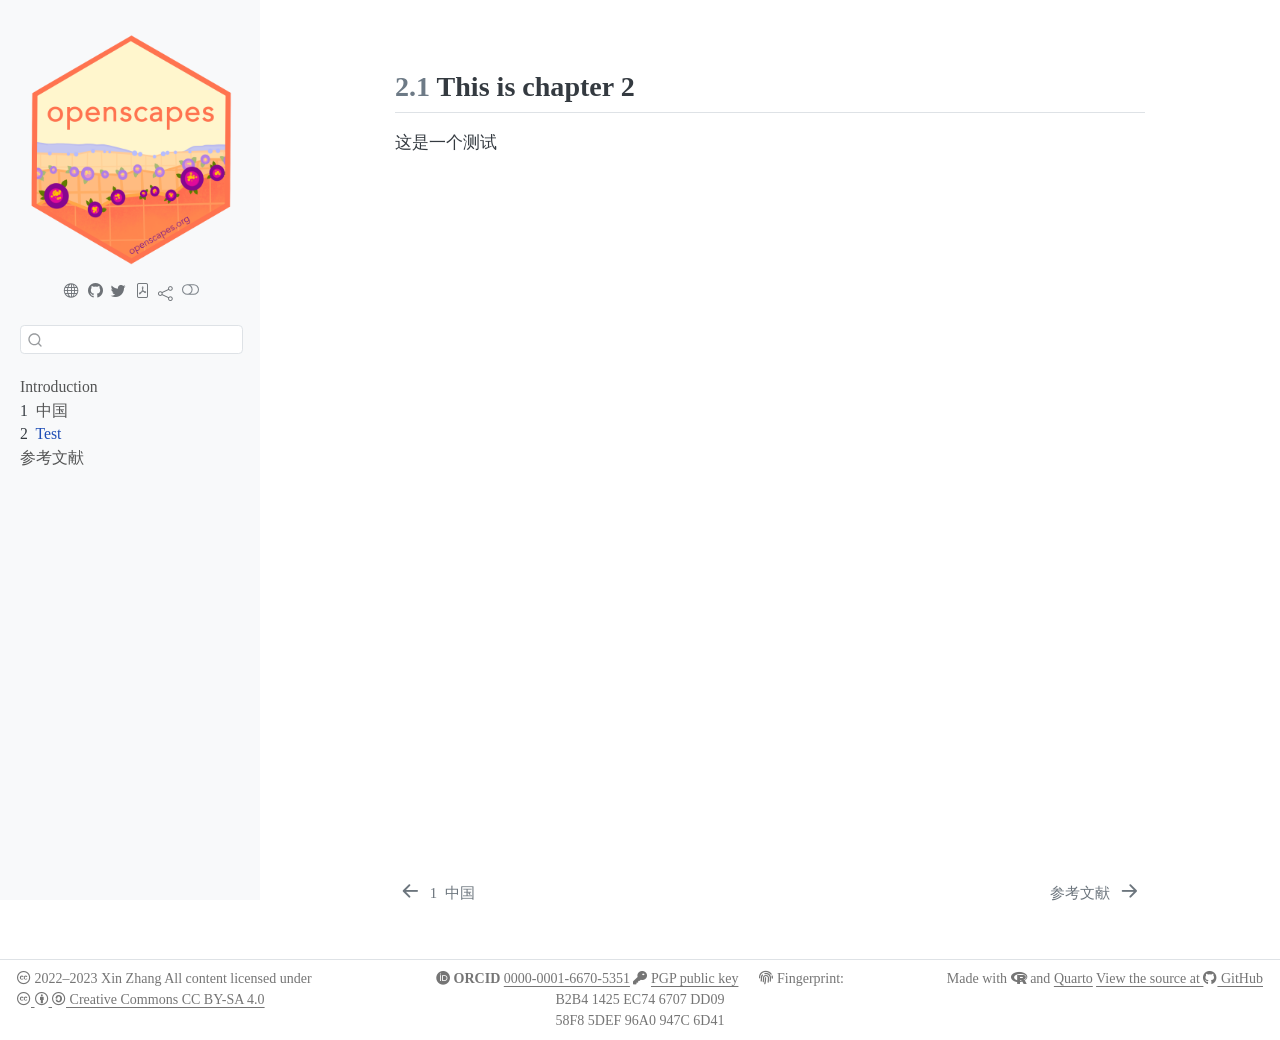
==== _book/chap2.html @ ca1493a8 "add book directory" ====
<!DOCTYPE html>
<html xmlns="http://www.w3.org/1999/xhtml" lang="zh-Hans" xml:lang="zh-Hans"><head>

<meta charset="utf-8">
<meta name="generator" content="quarto-1.9.36">

<meta name="viewport" content="width=device-width, initial-scale=1.0, user-scalable=yes">


<title>2&nbsp; Test – 概率论讲义</title>
<style>

code{white-space: pre-wrap;}
span.smallcaps{font-variant: small-caps;}
div.columns{display: flex; gap: min(4vw, 1.5em);}
div.column{flex: auto; overflow-x: auto;}
div.hanging-indent{margin-left: 1.5em; text-indent: -1.5em;}
ul.task-list{list-style: none;}
ul.task-list li input[type="checkbox"] {
width: 0.8em;
margin: 0 0.8em 0.2em -1em;  vertical-align: middle;
}
</style>


<script>const headroomChanged = new CustomEvent("quarto-hrChanged", {
  detail: {},
  bubbles: true,
  cancelable: false,
  composed: false,
});

const announceDismiss = () => {
  const annEl = window.document.getElementById("quarto-announcement");
  if (annEl) {
    annEl.remove();

    const annId = annEl.getAttribute("data-announcement-id");
    window.localStorage.setItem(`quarto-announce-${annId}`, "true");
  }
};

const announceRegister = () => {
  const annEl = window.document.getElementById("quarto-announcement");
  if (annEl) {
    const annId = annEl.getAttribute("data-announcement-id");
    const isDismissed =
      window.localStorage.getItem(`quarto-announce-${annId}`) || false;
    if (isDismissed) {
      announceDismiss();
      return;
    } else {
      annEl.classList.remove("hidden");
    }

    const actionEl = annEl.querySelector(".quarto-announcement-action");
    if (actionEl) {
      actionEl.addEventListener("click", function (e) {
        e.preventDefault();
        // Hide the bar immediately
        announceDismiss();
      });
    }
  }
};

window.document.addEventListener("DOMContentLoaded", function () {
  let init = false;

  announceRegister();

  // Manage the back to top button, if one is present.
  let lastScrollTop = window.pageYOffset || document.documentElement.scrollTop;
  const scrollDownBuffer = 5;
  const scrollUpBuffer = 35;
  const btn = document.getElementById("quarto-back-to-top");
  const hideBackToTop = () => {
    btn.style.display = "none";
  };
  const showBackToTop = () => {
    btn.style.display = "inline-block";
  };
  if (btn) {
    window.document.addEventListener(
      "scroll",
      function () {
        const currentScrollTop =
          window.pageYOffset || document.documentElement.scrollTop;

        // Shows and hides the button 'intelligently' as the user scrolls
        if (currentScrollTop - scrollDownBuffer > lastScrollTop) {
          hideBackToTop();
          lastScrollTop = currentScrollTop <= 0 ? 0 : currentScrollTop;
        } else if (currentScrollTop < lastScrollTop - scrollUpBuffer) {
          showBackToTop();
          lastScrollTop = currentScrollTop <= 0 ? 0 : currentScrollTop;
        }

        // Show the button at the bottom, hides it at the top
        if (currentScrollTop <= 0) {
          hideBackToTop();
        } else if (
          window.innerHeight + currentScrollTop >=
          document.body.offsetHeight
        ) {
          showBackToTop();
        }
      },
      false
    );
  }

  function throttle(func, wait) {
    var timeout;
    return function () {
      const context = this;
      const args = arguments;
      const later = function () {
        clearTimeout(timeout);
        timeout = null;
        func.apply(context, args);
      };

      if (!timeout) {
        timeout = setTimeout(later, wait);
      }
    };
  }

  function headerOffset() {
    // Set an offset if there is are fixed top navbar
    const headerEl = window.document.querySelector("header.fixed-top");
    if (headerEl) {
      return headerEl.clientHeight;
    } else {
      return 0;
    }
  }

  function footerOffset() {
    const footerEl = window.document.querySelector("footer.footer");
    if (footerEl) {
      return footerEl.clientHeight;
    } else {
      return 0;
    }
  }

  function dashboardOffset() {
    const dashboardNavEl = window.document.getElementById(
      "quarto-dashboard-header"
    );
    if (dashboardNavEl !== null) {
      return dashboardNavEl.clientHeight;
    } else {
      return 0;
    }
  }

  function updateDocumentOffsetWithoutAnimation() {
    updateDocumentOffset(false);
  }

  function updateDocumentOffset(animated) {
    // set body offset
    const topOffset = headerOffset();
    const bodyOffset = topOffset + footerOffset() + dashboardOffset();
    const bodyEl = window.document.body;
    bodyEl.setAttribute("data-bs-offset", topOffset);
    bodyEl.style.paddingTop = topOffset + "px";

    // deal with sidebar offsets
    const sidebars = window.document.querySelectorAll(
      ".sidebar, .headroom-target"
    );
    sidebars.forEach((sidebar) => {
      if (!animated) {
        sidebar.classList.add("notransition");
        // Remove the no transition class after the animation has time to complete
        setTimeout(function () {
          sidebar.classList.remove("notransition");
        }, 201);
      }

      if (window.Headroom && sidebar.classList.contains("sidebar-unpinned")) {
        sidebar.style.top = "0";
        sidebar.style.maxHeight = "100vh";
      } else {
        sidebar.style.top = topOffset + "px";
        sidebar.style.maxHeight = "calc(100vh - " + topOffset + "px)";
      }
    });

    // allow space for footer
    const mainContainer = window.document.querySelector(".quarto-container");
    if (mainContainer) {
      mainContainer.style.minHeight = "calc(100vh - " + bodyOffset + "px)";
    }

    // link offset
    let linkStyle = window.document.querySelector("#quarto-target-style");
    if (!linkStyle) {
      linkStyle = window.document.createElement("style");
      linkStyle.setAttribute("id", "quarto-target-style");
      window.document.head.appendChild(linkStyle);
    }
    while (linkStyle.firstChild) {
      linkStyle.removeChild(linkStyle.firstChild);
    }
    if (topOffset > 0) {
      linkStyle.appendChild(
        window.document.createTextNode(`
      section:target::before {
        content: "";
        display: block;
        height: ${topOffset}px;
        margin: -${topOffset}px 0 0;
      }`)
      );
    }
    if (init) {
      window.dispatchEvent(headroomChanged);
    }
    init = true;
  }

  // initialize headroom
  var header = window.document.querySelector("#quarto-header");
  if (header && window.Headroom) {
    const headroom = new window.Headroom(header, {
      tolerance: 5,
      onPin: function () {
        const sidebars = window.document.querySelectorAll(
          ".sidebar, .headroom-target"
        );
        sidebars.forEach((sidebar) => {
          sidebar.classList.remove("sidebar-unpinned");
        });
        updateDocumentOffset();
      },
      onUnpin: function () {
        const sidebars = window.document.querySelectorAll(
          ".sidebar, .headroom-target"
        );
        sidebars.forEach((sidebar) => {
          sidebar.classList.add("sidebar-unpinned");
        });
        updateDocumentOffset();
      },
    });
    headroom.init();

    let frozen = false;
    window.quartoToggleHeadroom = function () {
      if (frozen) {
        headroom.unfreeze();
        frozen = false;
      } else {
        headroom.freeze();
        frozen = true;
      }
    };
  }

  window.addEventListener(
    "hashchange",
    function (e) {
      if (
        getComputedStyle(document.documentElement).scrollBehavior !== "smooth"
      ) {
        window.scrollTo(0, window.pageYOffset - headerOffset());
      }
    },
    false
  );

  // Observe size changed for the header
  const headerEl = window.document.querySelector("header.fixed-top");
  if (headerEl && window.ResizeObserver) {
    const observer = new window.ResizeObserver(() => {
      setTimeout(updateDocumentOffsetWithoutAnimation, 0);
    });
    observer.observe(headerEl, {
      attributes: true,
      childList: true,
      characterData: true,
    });
  } else {
    window.addEventListener(
      "resize",
      throttle(updateDocumentOffsetWithoutAnimation, 50)
    );
  }
  setTimeout(updateDocumentOffsetWithoutAnimation, 250);

  // fixup index.html links if we aren't on the filesystem
  if (window.location.protocol !== "file:") {
    const links = window.document.querySelectorAll("a");
    for (let i = 0; i < links.length; i++) {
      if (links[i].href) {
        links[i].dataset.originalHref = links[i].href;
        links[i].href = links[i].href.replace(/\/index\.html/, "/");
      }
    }

    // Fixup any sharing links that require urls
    // Append url to any sharing urls
    const sharingLinks = window.document.querySelectorAll(
      "a.sidebar-tools-main-item, a.quarto-navigation-tool, a.quarto-navbar-tools, a.quarto-navbar-tools-item"
    );
    for (let i = 0; i < sharingLinks.length; i++) {
      const sharingLink = sharingLinks[i];
      const href = sharingLink.getAttribute("href");
      if (href) {
        sharingLink.setAttribute(
          "href",
          href.replace("|url|", window.location.href)
        );
      }
    }

    // Scroll the active navigation item into view, if necessary
    const navSidebar = window.document.querySelector("nav#quarto-sidebar");
    if (navSidebar) {
      // Find the active item
      const activeItem = navSidebar.querySelector("li.sidebar-item a.active");
      if (activeItem) {
        // Wait for the scroll height and height to resolve by observing size changes on the
        // nav element that is scrollable
        const resizeObserver = new ResizeObserver((_entries) => {
          // The bottom of the element
          const elBottom = activeItem.offsetTop;
          const viewBottom = navSidebar.scrollTop + navSidebar.clientHeight;

          // The element height and scroll height are the same, then we are still loading
          if (viewBottom !== navSidebar.scrollHeight) {
            // Determine if the item isn't visible and scroll to it
            if (elBottom >= viewBottom) {
              navSidebar.scrollTop = elBottom;
            }

            // stop observing now since we've completed the scroll
            resizeObserver.unobserve(navSidebar);
          }
        });
        resizeObserver.observe(navSidebar);
      }
    }
  }
});
</script>
<script>/*!
 * clipboard.js v2.0.11
 * https://clipboardjs.com/
 *
 * Licensed MIT © Zeno Rocha
 */
!function(t,e){"object"==typeof exports&&"object"==typeof module?module.exports=e():"function"==typeof define&&define.amd?define([],e):"object"==typeof exports?exports.ClipboardJS=e():t.ClipboardJS=e()}(this,function(){return n={686:function(t,e,n){"use strict";n.d(e,{default:function(){return b}});var e=n(279),i=n.n(e),e=n(370),u=n.n(e),e=n(817),r=n.n(e);function c(t){try{return document.execCommand(t)}catch(t){return}}var a=function(t){t=r()(t);return c("cut"),t};function o(t,e){var n,o,t=(n=t,o="rtl"===document.documentElement.getAttribute("dir"),(t=document.createElement("textarea")).style.fontSize="12pt",t.style.border="0",t.style.padding="0",t.style.margin="0",t.style.position="absolute",t.style[o?"right":"left"]="-9999px",o=window.pageYOffset||document.documentElement.scrollTop,t.style.top="".concat(o,"px"),t.setAttribute("readonly",""),t.value=n,t);return e.container.appendChild(t),e=r()(t),c("copy"),t.remove(),e}var f=function(t){var e=1<arguments.length&&void 0!==arguments[1]?arguments[1]:{container:document.body},n="";return"string"==typeof t?n=o(t,e):t instanceof HTMLInputElement&&!["text","search","url","tel","password"].includes(null==t?void 0:t.type)?n=o(t.value,e):(n=r()(t),c("copy")),n};function l(t){return(l="function"==typeof Symbol&&"symbol"==typeof Symbol.iterator?function(t){return typeof t}:function(t){return t&&"function"==typeof Symbol&&t.constructor===Symbol&&t!==Symbol.prototype?"symbol":typeof t})(t)}var s=function(){var t=0<arguments.length&&void 0!==arguments[0]?arguments[0]:{},e=t.action,n=void 0===e?"copy":e,o=t.container,e=t.target,t=t.text;if("copy"!==n&&"cut"!==n)throw new Error('Invalid "action" value, use either "copy" or "cut"');if(void 0!==e){if(!e||"object"!==l(e)||1!==e.nodeType)throw new Error('Invalid "target" value, use a valid Element');if("copy"===n&&e.hasAttribute("disabled"))throw new Error('Invalid "target" attribute. Please use "readonly" instead of "disabled" attribute');if("cut"===n&&(e.hasAttribute("readonly")||e.hasAttribute("disabled")))throw new Error('Invalid "target" attribute. You can\'t cut text from elements with "readonly" or "disabled" attributes')}return t?f(t,{container:o}):e?"cut"===n?a(e):f(e,{container:o}):void 0};function p(t){return(p="function"==typeof Symbol&&"symbol"==typeof Symbol.iterator?function(t){return typeof t}:function(t){return t&&"function"==typeof Symbol&&t.constructor===Symbol&&t!==Symbol.prototype?"symbol":typeof t})(t)}function d(t,e){for(var n=0;n<e.length;n++){var o=e[n];o.enumerable=o.enumerable||!1,o.configurable=!0,"value"in o&&(o.writable=!0),Object.defineProperty(t,o.key,o)}}function y(t,e){return(y=Object.setPrototypeOf||function(t,e){return t.__proto__=e,t})(t,e)}function h(n){var o=function(){if("undefined"==typeof Reflect||!Reflect.construct)return!1;if(Reflect.construct.sham)return!1;if("function"==typeof Proxy)return!0;try{return Date.prototype.toString.call(Reflect.construct(Date,[],function(){})),!0}catch(t){return!1}}();return function(){var t,e=v(n);return t=o?(t=v(this).constructor,Reflect.construct(e,arguments,t)):e.apply(this,arguments),e=this,!(t=t)||"object"!==p(t)&&"function"!=typeof t?function(t){if(void 0!==t)return t;throw new ReferenceError("this hasn't been initialised - super() hasn't been called")}(e):t}}function v(t){return(v=Object.setPrototypeOf?Object.getPrototypeOf:function(t){return t.__proto__||Object.getPrototypeOf(t)})(t)}function m(t,e){t="data-clipboard-".concat(t);if(e.hasAttribute(t))return e.getAttribute(t)}var b=function(){!function(t,e){if("function"!=typeof e&&null!==e)throw new TypeError("Super expression must either be null or a function");t.prototype=Object.create(e&&e.prototype,{constructor:{value:t,writable:!0,configurable:!0}}),e&&y(t,e)}(r,i());var t,e,n,o=h(r);function r(t,e){var n;return function(t){if(!(t instanceof r))throw new TypeError("Cannot call a class as a function")}(this),(n=o.call(this)).resolveOptions(e),n.listenClick(t),n}return t=r,n=[{key:"copy",value:function(t){var e=1<arguments.length&&void 0!==arguments[1]?arguments[1]:{container:document.body};return f(t,e)}},{key:"cut",value:function(t){return a(t)}},{key:"isSupported",value:function(){var t=0<arguments.length&&void 0!==arguments[0]?arguments[0]:["copy","cut"],t="string"==typeof t?[t]:t,e=!!document.queryCommandSupported;return t.forEach(function(t){e=e&&!!document.queryCommandSupported(t)}),e}}],(e=[{key:"resolveOptions",value:function(){var t=0<arguments.length&&void 0!==arguments[0]?arguments[0]:{};this.action="function"==typeof t.action?t.action:this.defaultAction,this.target="function"==typeof t.target?t.target:this.defaultTarget,this.text="function"==typeof t.text?t.text:this.defaultText,this.container="object"===p(t.container)?t.container:document.body}},{key:"listenClick",value:function(t){var e=this;this.listener=u()(t,"click",function(t){return e.onClick(t)})}},{key:"onClick",value:function(t){var e=t.delegateTarget||t.currentTarget,n=this.action(e)||"copy",t=s({action:n,container:this.container,target:this.target(e),text:this.text(e)});this.emit(t?"success":"error",{action:n,text:t,trigger:e,clearSelection:function(){e&&e.focus(),window.getSelection().removeAllRanges()}})}},{key:"defaultAction",value:function(t){return m("action",t)}},{key:"defaultTarget",value:function(t){t=m("target",t);if(t)return document.querySelector(t)}},{key:"defaultText",value:function(t){return m("text",t)}},{key:"destroy",value:function(){this.listener.destroy()}}])&&d(t.prototype,e),n&&d(t,n),r}()},828:function(t){var e;"undefined"==typeof Element||Element.prototype.matches||((e=Element.prototype).matches=e.matchesSelector||e.mozMatchesSelector||e.msMatchesSelector||e.oMatchesSelector||e.webkitMatchesSelector),t.exports=function(t,e){for(;t&&9!==t.nodeType;){if("function"==typeof t.matches&&t.matches(e))return t;t=t.parentNode}}},438:function(t,e,n){var u=n(828);function i(t,e,n,o,r){var i=function(e,n,t,o){return function(t){t.delegateTarget=u(t.target,n),t.delegateTarget&&o.call(e,t)}}.apply(this,arguments);return t.addEventListener(n,i,r),{destroy:function(){t.removeEventListener(n,i,r)}}}t.exports=function(t,e,n,o,r){return"function"==typeof t.addEventListener?i.apply(null,arguments):"function"==typeof n?i.bind(null,document).apply(null,arguments):("string"==typeof t&&(t=document.querySelectorAll(t)),Array.prototype.map.call(t,function(t){return i(t,e,n,o,r)}))}},879:function(t,n){n.node=function(t){return void 0!==t&&t instanceof HTMLElement&&1===t.nodeType},n.nodeList=function(t){var e=Object.prototype.toString.call(t);return void 0!==t&&("[object NodeList]"===e||"[object HTMLCollection]"===e)&&"length"in t&&(0===t.length||n.node(t[0]))},n.string=function(t){return"string"==typeof t||t instanceof String},n.fn=function(t){return"[object Function]"===Object.prototype.toString.call(t)}},370:function(t,e,n){var f=n(879),l=n(438);t.exports=function(t,e,n){if(!t&&!e&&!n)throw new Error("Missing required arguments");if(!f.string(e))throw new TypeError("Second argument must be a String");if(!f.fn(n))throw new TypeError("Third argument must be a Function");if(f.node(t))return c=e,a=n,(u=t).addEventListener(c,a),{destroy:function(){u.removeEventListener(c,a)}};if(f.nodeList(t))return o=t,r=e,i=n,Array.prototype.forEach.call(o,function(t){t.addEventListener(r,i)}),{destroy:function(){Array.prototype.forEach.call(o,function(t){t.removeEventListener(r,i)})}};if(f.string(t))return t=t,e=e,n=n,l(document.body,t,e,n);throw new TypeError("First argument must be a String, HTMLElement, HTMLCollection, or NodeList");var o,r,i,u,c,a}},817:function(t){t.exports=function(t){var e,n="SELECT"===t.nodeName?(t.focus(),t.value):"INPUT"===t.nodeName||"TEXTAREA"===t.nodeName?((e=t.hasAttribute("readonly"))||t.setAttribute("readonly",""),t.select(),t.setSelectionRange(0,t.value.length),e||t.removeAttribute("readonly"),t.value):(t.hasAttribute("contenteditable")&&t.focus(),n=window.getSelection(),(e=document.createRange()).selectNodeContents(t),n.removeAllRanges(),n.addRange(e),n.toString());return n}},279:function(t){function e(){}e.prototype={on:function(t,e,n){var o=this.e||(this.e={});return(o[t]||(o[t]=[])).push({fn:e,ctx:n}),this},once:function(t,e,n){var o=this;function r(){o.off(t,r),e.apply(n,arguments)}return r._=e,this.on(t,r,n)},emit:function(t){for(var e=[].slice.call(arguments,1),n=((this.e||(this.e={}))[t]||[]).slice(),o=0,r=n.length;o<r;o++)n[o].fn.apply(n[o].ctx,e);return this},off:function(t,e){var n=this.e||(this.e={}),o=n[t],r=[];if(o&&e)for(var i=0,u=o.length;i<u;i++)o[i].fn!==e&&o[i].fn._!==e&&r.push(o[i]);return r.length?n[t]=r:delete n[t],this}},t.exports=e,t.exports.TinyEmitter=e}},r={},o.n=function(t){var e=t&&t.__esModule?function(){return t.default}:function(){return t};return o.d(e,{a:e}),e},o.d=function(t,e){for(var n in e)o.o(e,n)&&!o.o(t,n)&&Object.defineProperty(t,n,{enumerable:!0,get:e[n]})},o.o=function(t,e){return Object.prototype.hasOwnProperty.call(t,e)},o(686).default;function o(t){if(r[t])return r[t].exports;var e=r[t]={exports:{}};return n[t](e,e.exports,o),e.exports}var n,r});</script>
<script>/*! @algolia/autocomplete-js 1.19.1 | MIT License | © Algolia, Inc. and contributors | https://github.com/algolia/autocomplete */
!function(e,t){"object"==typeof exports&&"undefined"!=typeof module?t(exports):"function"==typeof define&&define.amd?define(["exports"],t):t((e="undefined"!=typeof globalThis?globalThis:e||self)["@algolia/autocomplete-js"]={})}(this,(function(e){"use strict";function t(e,t){var n=Object.keys(e);if(Object.getOwnPropertySymbols){var r=Object.getOwnPropertySymbols(e);t&&(r=r.filter((function(t){return Object.getOwnPropertyDescriptor(e,t).enumerable}))),n.push.apply(n,r)}return n}function n(e){for(var n=1;n<arguments.length;n++){var r=null!=arguments[n]?arguments[n]:{};n%2?t(Object(r),!0).forEach((function(t){o(e,t,r[t])})):Object.getOwnPropertyDescriptors?Object.defineProperties(e,Object.getOwnPropertyDescriptors(r)):t(Object(r)).forEach((function(t){Object.defineProperty(e,t,Object.getOwnPropertyDescriptor(r,t))}))}return e}function r(e){return r="function"==typeof Symbol&&"symbol"==typeof Symbol.iterator?function(e){return typeof e}:function(e){return e&&"function"==typeof Symbol&&e.constructor===Symbol&&e!==Symbol.prototype?"symbol":typeof e},r(e)}function o(e,t,n){return(t=function(e){var t=function(e,t){if("object"!=typeof e||null===e)return e;var n=e[Symbol.toPrimitive];if(void 0!==n){var r=n.call(e,t||"default");if("object"!=typeof r)return r;throw new TypeError("@@toPrimitive must return a primitive value.")}return("string"===t?String:Number)(e)}(e,"string");return"symbol"==typeof t?t:String(t)}(t))in e?Object.defineProperty(e,t,{value:n,enumerable:!0,configurable:!0,writable:!0}):e[t]=n,e}function i(){return i=Object.assign?Object.assign.bind():function(e){for(var t=1;t<arguments.length;t++){var n=arguments[t];for(var r in n)Object.prototype.hasOwnProperty.call(n,r)&&(e[r]=n[r])}return e},i.apply(this,arguments)}function u(e,t){if(null==e)return{};var n,r,o=function(e,t){if(null==e)return{};var n,r,o={},i=Object.keys(e);for(r=0;r<i.length;r++)n=i[r],t.indexOf(n)>=0||(o[n]=e[n]);return o}(e,t);if(Object.getOwnPropertySymbols){var i=Object.getOwnPropertySymbols(e);for(r=0;r<i.length;r++)n=i[r],t.indexOf(n)>=0||Object.prototype.propertyIsEnumerable.call(e,n)&&(o[n]=e[n])}return o}function a(e,t){return function(e){if(Array.isArray(e))return e}(e)||function(e,t){var n=null==e?null:"undefined"!=typeof Symbol&&e[Symbol.iterator]||e["@@iterator"];if(null!=n){var r,o,i,u,a=[],l=!0,c=!1;try{if(i=(n=n.call(e)).next,0===t){if(Object(n)!==n)return;l=!1}else for(;!(l=(r=i.call(n)).done)&&(a.push(r.value),a.length!==t);l=!0);}catch(e){c=!0,o=e}finally{try{if(!l&&null!=n.return&&(u=n.return(),Object(u)!==u))return}finally{if(c)throw o}}return a}}(e,t)||c(e,t)||function(){throw new TypeError("Invalid attempt to destructure non-iterable instance.\nIn order to be iterable, non-array objects must have a [Symbol.iterator]() method.")}()}function l(e){return function(e){if(Array.isArray(e))return s(e)}(e)||function(e){if("undefined"!=typeof Symbol&&null!=e[Symbol.iterator]||null!=e["@@iterator"])return Array.from(e)}(e)||c(e)||function(){throw new TypeError("Invalid attempt to spread non-iterable instance.\nIn order to be iterable, non-array objects must have a [Symbol.iterator]() method.")}()}function c(e,t){if(e){if("string"==typeof e)return s(e,t);var n=Object.prototype.toString.call(e).slice(8,-1);return"Object"===n&&e.constructor&&(n=e.constructor.name),"Map"===n||"Set"===n?Array.from(e):"Arguments"===n||/^(?:Ui|I)nt(?:8|16|32)(?:Clamped)?Array$/.test(n)?s(e,t):void 0}}function s(e,t){(null==t||t>e.length)&&(t=e.length);for(var n=0,r=new Array(t);n<t;n++)r[n]=e[n];return r}function f(e){return{current:e}}function p(e,t){var n=void 0;return function(){for(var r=arguments.length,o=new Array(r),i=0;i<r;i++)o[i]=arguments[i];n&&clearTimeout(n),n=setTimeout((function(){return e.apply(void 0,o)}),t)}}function m(e){return e.reduce((function(e,t){return e.concat(t)}),[])}var v=0;function d(){return"autocomplete-".concat(v++)}function y(e,t){return t.reduce((function(e,t){return e&&e[t]}),e)}function b(e){return 0===e.collections.length?0:e.collections.reduce((function(e,t){return e+t.items.length}),0)}function g(e){return e!==Object(e)}function h(e,t){if(e===t)return!0;if(g(e)||g(t)||"function"==typeof e||"function"==typeof t)return e===t;if(Object.keys(e).length!==Object.keys(t).length)return!1;for(var n=0,r=Object.keys(e);n<r.length;n++){var o=r[n];if(!(o in t))return!1;if(!h(e[o],t[o]))return!1}return!0}var _=function(){};var O="1.19.1",S=[{segment:"autocomplete-core",version:O}];function j(e){var t=e.item,n=e.items,r=void 0===n?[]:n;return{index:t.__autocomplete_indexName,items:[t],positions:[1+r.findIndex((function(e){return e.objectID===t.objectID}))],queryID:t.__autocomplete_queryID,algoliaSource:["autocomplete"]}}function P(e,t){return function(e){if(Array.isArray(e))return e}(e)||function(e,t){var n=null==e?null:"undefined"!=typeof Symbol&&e[Symbol.iterator]||e["@@iterator"];if(null!=n){var r,o,i,u,a=[],l=!0,c=!1;try{if(i=(n=n.call(e)).next,0===t){if(Object(n)!==n)return;l=!1}else for(;!(l=(r=i.call(n)).done)&&(a.push(r.value),a.length!==t);l=!0);}catch(e){c=!0,o=e}finally{try{if(!l&&null!=n.return&&(u=n.return(),Object(u)!==u))return}finally{if(c)throw o}}return a}}(e,t)||function(e,t){if(!e)return;if("string"==typeof e)return w(e,t);var n=Object.prototype.toString.call(e).slice(8,-1);"Object"===n&&e.constructor&&(n=e.constructor.name);if("Map"===n||"Set"===n)return Array.from(e);if("Arguments"===n||/^(?:Ui|I)nt(?:8|16|32)(?:Clamped)?Array$/.test(n))return w(e,t)}(e,t)||function(){throw new TypeError("Invalid attempt to destructure non-iterable instance.\nIn order to be iterable, non-array objects must have a [Symbol.iterator]() method.")}()}function w(e,t){(null==t||t>e.length)&&(t=e.length);for(var n=0,r=new Array(t);n<t;n++)r[n]=e[n];return r}var I=["items"],A=["items"];function E(e){return E="function"==typeof Symbol&&"symbol"==typeof Symbol.iterator?function(e){return typeof e}:function(e){return e&&"function"==typeof Symbol&&e.constructor===Symbol&&e!==Symbol.prototype?"symbol":typeof e},E(e)}function D(e){return function(e){if(Array.isArray(e))return C(e)}(e)||function(e){if("undefined"!=typeof Symbol&&null!=e[Symbol.iterator]||null!=e["@@iterator"])return Array.from(e)}(e)||function(e,t){if(!e)return;if("string"==typeof e)return C(e,t);var n=Object.prototype.toString.call(e).slice(8,-1);"Object"===n&&e.constructor&&(n=e.constructor.name);if("Map"===n||"Set"===n)return Array.from(e);if("Arguments"===n||/^(?:Ui|I)nt(?:8|16|32)(?:Clamped)?Array$/.test(n))return C(e,t)}(e)||function(){throw new TypeError("Invalid attempt to spread non-iterable instance.\nIn order to be iterable, non-array objects must have a [Symbol.iterator]() method.")}()}function C(e,t){(null==t||t>e.length)&&(t=e.length);for(var n=0,r=new Array(t);n<t;n++)r[n]=e[n];return r}function k(e,t){if(null==e)return{};var n,r,o=function(e,t){if(null==e)return{};var n,r,o={},i=Object.keys(e);for(r=0;r<i.length;r++)n=i[r],t.indexOf(n)>=0||(o[n]=e[n]);return o}(e,t);if(Object.getOwnPropertySymbols){var i=Object.getOwnPropertySymbols(e);for(r=0;r<i.length;r++)n=i[r],t.indexOf(n)>=0||Object.prototype.propertyIsEnumerable.call(e,n)&&(o[n]=e[n])}return o}function x(e,t){var n=Object.keys(e);if(Object.getOwnPropertySymbols){var r=Object.getOwnPropertySymbols(e);t&&(r=r.filter((function(t){return Object.getOwnPropertyDescriptor(e,t).enumerable}))),n.push.apply(n,r)}return n}function N(e){for(var t=1;t<arguments.length;t++){var n=null!=arguments[t]?arguments[t]:{};t%2?x(Object(n),!0).forEach((function(t){T(e,t,n[t])})):Object.getOwnPropertyDescriptors?Object.defineProperties(e,Object.getOwnPropertyDescriptors(n)):x(Object(n)).forEach((function(t){Object.defineProperty(e,t,Object.getOwnPropertyDescriptor(n,t))}))}return e}function T(e,t,n){return(t=function(e){var t=function(e,t){if("object"!==E(e)||null===e)return e;var n=e[Symbol.toPrimitive];if(void 0!==n){var r=n.call(e,t||"default");if("object"!==E(r))return r;throw new TypeError("@@toPrimitive must return a primitive value.")}return("string"===t?String:Number)(e)}(e,"string");return"symbol"===E(t)?t:String(t)}(t))in e?Object.defineProperty(e,t,{value:n,enumerable:!0,configurable:!0,writable:!0}):e[t]=n,e}function q(e){for(var t=arguments.length>1&&void 0!==arguments[1]?arguments[1]:20,n=[],r=0;r<e.objectIDs.length;r+=t)n.push(N(N({},e),{},{objectIDs:e.objectIDs.slice(r,r+t)}));return n}function B(e){return e.map((function(e){var t=e.items,n=k(e,I);return N(N({},n),{},{objectIDs:(null==t?void 0:t.map((function(e){return e.objectID})))||n.objectIDs})}))}function R(e){var t,n,r,o=(t=P((e.version||"").split(".").map(Number),2),n=t[0],r=t[1],n>=3||2===n&&r>=4||1===n&&r>=10);function i(t,n,r){if(o&&void 0!==r){var i=r[0].__autocomplete_algoliaCredentials,u={"X-Algolia-Application-Id":i.appId,"X-Algolia-API-Key":i.apiKey};e.apply(void 0,[t].concat(D(n),[{headers:u}]))}else e.apply(void 0,[t].concat(D(n)))}return{init:function(t,n){e("init",{appId:t,apiKey:n})},setAuthenticatedUserToken:function(t){e("setAuthenticatedUserToken",t)},setUserToken:function(t){e("setUserToken",t)},clickedObjectIDsAfterSearch:function(){for(var e=arguments.length,t=new Array(e),n=0;n<e;n++)t[n]=arguments[n];t.length>0&&i("clickedObjectIDsAfterSearch",B(t),t[0].items)},clickedObjectIDs:function(){for(var e=arguments.length,t=new Array(e),n=0;n<e;n++)t[n]=arguments[n];t.length>0&&i("clickedObjectIDs",B(t),t[0].items)},clickedFilters:function(){for(var t=arguments.length,n=new Array(t),r=0;r<t;r++)n[r]=arguments[r];n.length>0&&e.apply(void 0,["clickedFilters"].concat(n))},convertedObjectIDsAfterSearch:function(){for(var e=arguments.length,t=new Array(e),n=0;n<e;n++)t[n]=arguments[n];t.length>0&&i("convertedObjectIDsAfterSearch",B(t),t[0].items)},convertedObjectIDs:function(){for(var e=arguments.length,t=new Array(e),n=0;n<e;n++)t[n]=arguments[n];t.length>0&&i("convertedObjectIDs",B(t),t[0].items)},convertedFilters:function(){for(var t=arguments.length,n=new Array(t),r=0;r<t;r++)n[r]=arguments[r];n.length>0&&e.apply(void 0,["convertedFilters"].concat(n))},viewedObjectIDs:function(){for(var e=arguments.length,t=new Array(e),n=0;n<e;n++)t[n]=arguments[n];t.length>0&&t.reduce((function(e,t){var n=t.items,r=k(t,A);return[].concat(D(e),D(q(N(N({},r),{},{objectIDs:(null==n?void 0:n.map((function(e){return e.objectID})))||r.objectIDs})).map((function(e){return{items:n,payload:e}}))))}),[]).forEach((function(e){var t=e.items;return i("viewedObjectIDs",[e.payload],t)}))},viewedFilters:function(){for(var t=arguments.length,n=new Array(t),r=0;r<t;r++)n[r]=arguments[r];n.length>0&&e.apply(void 0,["viewedFilters"].concat(n))}}}function L(e){var t=e.items.reduce((function(e,t){var n;return e[t.__autocomplete_indexName]=(null!==(n=e[t.__autocomplete_indexName])&&void 0!==n?n:[]).concat(t),e}),{});return Object.keys(t).map((function(e){return{index:e,items:t[e],algoliaSource:["autocomplete"]}}))}function F(e){return e.objectID&&e.__autocomplete_indexName&&e.__autocomplete_queryID}function U(e){return U="function"==typeof Symbol&&"symbol"==typeof Symbol.iterator?function(e){return typeof e}:function(e){return e&&"function"==typeof Symbol&&e.constructor===Symbol&&e!==Symbol.prototype?"symbol":typeof e},U(e)}function M(e){return function(e){if(Array.isArray(e))return H(e)}(e)||function(e){if("undefined"!=typeof Symbol&&null!=e[Symbol.iterator]||null!=e["@@iterator"])return Array.from(e)}(e)||function(e,t){if(!e)return;if("string"==typeof e)return H(e,t);var n=Object.prototype.toString.call(e).slice(8,-1);"Object"===n&&e.constructor&&(n=e.constructor.name);if("Map"===n||"Set"===n)return Array.from(e);if("Arguments"===n||/^(?:Ui|I)nt(?:8|16|32)(?:Clamped)?Array$/.test(n))return H(e,t)}(e)||function(){throw new TypeError("Invalid attempt to spread non-iterable instance.\nIn order to be iterable, non-array objects must have a [Symbol.iterator]() method.")}()}function H(e,t){(null==t||t>e.length)&&(t=e.length);for(var n=0,r=new Array(t);n<t;n++)r[n]=e[n];return r}function V(e,t){var n=Object.keys(e);if(Object.getOwnPropertySymbols){var r=Object.getOwnPropertySymbols(e);t&&(r=r.filter((function(t){return Object.getOwnPropertyDescriptor(e,t).enumerable}))),n.push.apply(n,r)}return n}function W(e){for(var t=1;t<arguments.length;t++){var n=null!=arguments[t]?arguments[t]:{};t%2?V(Object(n),!0).forEach((function(t){Q(e,t,n[t])})):Object.getOwnPropertyDescriptors?Object.defineProperties(e,Object.getOwnPropertyDescriptors(n)):V(Object(n)).forEach((function(t){Object.defineProperty(e,t,Object.getOwnPropertyDescriptor(n,t))}))}return e}function Q(e,t,n){return(t=function(e){var t=function(e,t){if("object"!==U(e)||null===e)return e;var n=e[Symbol.toPrimitive];if(void 0!==n){var r=n.call(e,t||"default");if("object"!==U(r))return r;throw new TypeError("@@toPrimitive must return a primitive value.")}return("string"===t?String:Number)(e)}(e,"string");return"symbol"===U(t)?t:String(t)}(t))in e?Object.defineProperty(e,t,{value:n,enumerable:!0,configurable:!0,writable:!0}):e[t]=n,e}var K="2.15.0",$="https://cdn.jsdelivr.net/npm/search-insights@".concat(K,"/dist/search-insights.min.js"),z=p((function(e){var t=e.onItemsChange,n=e.items,r=e.insights,o=e.state;t({insights:r,insightsEvents:L({items:n}).map((function(e){return W({eventName:"Items Viewed"},e)})),state:o})}),400);function G(e){var t=function(e){return W({onItemsChange:function(e){var t=e.insights,n=e.insightsEvents,r=e.state;t.viewedObjectIDs.apply(t,M(n.map((function(e){return W(W({},e),{},{algoliaSource:J(e.algoliaSource,r.context)})}))))},onSelect:function(e){var t=e.insights,n=e.insightsEvents,r=e.state;t.clickedObjectIDsAfterSearch.apply(t,M(n.map((function(e){return W(W({},e),{},{algoliaSource:J(e.algoliaSource,r.context)})}))))},onActive:_,__autocomplete_clickAnalytics:!0},e)}(e),n=t.insightsClient,r=t.insightsInitParams,o=t.onItemsChange,i=t.onSelect,u=t.onActive,a=t.__autocomplete_clickAnalytics,l=n;if(n||function(e){if("undefined"!=typeof window)e({window:window})}((function(e){var t=e.window,n=t.AlgoliaAnalyticsObject||"aa";"string"==typeof n&&(l=t[n]),l||(t.AlgoliaAnalyticsObject=n,t[n]||(t[n]=function(){t[n].queue||(t[n].queue=[]);for(var e=arguments.length,r=new Array(e),o=0;o<e;o++)r[o]=arguments[o];t[n].queue.push(r)}),t[n].version=K,l=t[n],function(e){var t="[Autocomplete]: Could not load search-insights.js. Please load it manually following https://alg.li/insights-autocomplete";try{var n=e.document.createElement("script");n.async=!0,n.src=$,n.onerror=function(){console.error(t)},document.body.appendChild(n)}catch(e){console.error(t)}}(t))})),!l)return{};r&&l("init",W({partial:!0},r));var c=R(l),s=f([]),m=p((function(e){var t=e.state;if(t.isOpen){var n=t.collections.reduce((function(e,t){return[].concat(M(e),M(t.items))}),[]).filter(F);h(s.current.map((function(e){return e.objectID})),n.map((function(e){return e.objectID})))||(s.current=n,n.length>0&&z({onItemsChange:o,items:n,insights:c,state:t}))}}),0);return{name:"aa.algoliaInsightsPlugin",subscribe:function(e){var t=e.setContext,n=e.onSelect,r=e.onActive;function o(e){t({algoliaInsightsPlugin:{__algoliaSearchParameters:W(W({},a?{clickAnalytics:!0}:{}),e?{userToken:X(e)}:{}),insights:c}})}l("addAlgoliaAgent","insights-plugin"),o(),l("onUserTokenChange",(function(e){o(e)})),l("getUserToken",null,(function(e,t){o(t)})),n((function(e){var t=e.item,n=e.state,r=e.event,o=e.source;F(t)&&i({state:n,event:r,insights:c,item:t,insightsEvents:[W({eventName:"Item Selected"},j({item:t,items:o.getItems().filter(F)}))]})})),r((function(e){var t=e.item,n=e.source,r=e.state,o=e.event;F(t)&&u({state:r,event:o,insights:c,item:t,insightsEvents:[W({eventName:"Item Active"},j({item:t,items:n.getItems().filter(F)}))]})}))},onStateChange:function(e){var t=e.state;m({state:t})},__autocomplete_pluginOptions:e}}function J(){var e,t=arguments.length>0&&void 0!==arguments[0]?arguments[0]:[],n=arguments.length>1?arguments[1]:void 0;return[].concat(M(t),["autocomplete-internal"],M(null!==(e=n.algoliaInsightsPlugin)&&void 0!==e&&e.__automaticInsights?["autocomplete-automatic"]:[]))}function X(e){return"number"==typeof e?e.toString():e}function Y(e,t){var n=t;return{then:function(t,r){return Y(e.then(ee(t,n,e),ee(r,n,e)),n)},catch:function(t){return Y(e.catch(ee(t,n,e)),n)},finally:function(t){return t&&n.onCancelList.push(t),Y(e.finally(ee(t&&function(){return n.onCancelList=[],t()},n,e)),n)},cancel:function(){n.isCanceled=!0;var e=n.onCancelList;n.onCancelList=[],e.forEach((function(e){e()}))},isCanceled:function(){return!0===n.isCanceled}}}function Z(e){return Y(e,{isCanceled:!1,onCancelList:[]})}function ee(e,t,n){return e?function(n){return t.isCanceled?n:e(n)}:n}var te,ne=!0;function re(e,t,n,r){if(!n)return null;if(e<0&&(null===t||null!==r&&0===t))return n+e;var o=(null===t?-1:t)+e;return o<=-1||o>=n?null===r?null:0:o}function oe(e,t){var n=Object.keys(e);if(Object.getOwnPropertySymbols){var r=Object.getOwnPropertySymbols(e);t&&(r=r.filter((function(t){return Object.getOwnPropertyDescriptor(e,t).enumerable}))),n.push.apply(n,r)}return n}function ie(e){for(var t=1;t<arguments.length;t++){var n=null!=arguments[t]?arguments[t]:{};t%2?oe(Object(n),!0).forEach((function(t){ue(e,t,n[t])})):Object.getOwnPropertyDescriptors?Object.defineProperties(e,Object.getOwnPropertyDescriptors(n)):oe(Object(n)).forEach((function(t){Object.defineProperty(e,t,Object.getOwnPropertyDescriptor(n,t))}))}return e}function ue(e,t,n){return(t=function(e){var t=function(e,t){if("object"!==ae(e)||null===e)return e;var n=e[Symbol.toPrimitive];if(void 0!==n){var r=n.call(e,t||"default");if("object"!==ae(r))return r;throw new TypeError("@@toPrimitive must return a primitive value.")}return("string"===t?String:Number)(e)}(e,"string");return"symbol"===ae(t)?t:String(t)}(t))in e?Object.defineProperty(e,t,{value:n,enumerable:!0,configurable:!0,writable:!0}):e[t]=n,e}function ae(e){return ae="function"==typeof Symbol&&"symbol"==typeof Symbol.iterator?function(e){return typeof e}:function(e){return e&&"function"==typeof Symbol&&e.constructor===Symbol&&e!==Symbol.prototype?"symbol":typeof e},ae(e)}function le(e,t){var n="undefined"!=typeof Symbol&&e[Symbol.iterator]||e["@@iterator"];if(!n){if(Array.isArray(e)||(n=function(e,t){if(!e)return;if("string"==typeof e)return ce(e,t);var n=Object.prototype.toString.call(e).slice(8,-1);"Object"===n&&e.constructor&&(n=e.constructor.name);if("Map"===n||"Set"===n)return Array.from(e);if("Arguments"===n||/^(?:Ui|I)nt(?:8|16|32)(?:Clamped)?Array$/.test(n))return ce(e,t)}(e))||t&&e&&"number"==typeof e.length){n&&(e=n);var r=0,o=function(){};return{s:o,n:function(){return r>=e.length?{done:!0}:{done:!1,value:e[r++]}},e:function(e){throw e},f:o}}throw new TypeError("Invalid attempt to iterate non-iterable instance.\nIn order to be iterable, non-array objects must have a [Symbol.iterator]() method.")}var i,u=!0,a=!1;return{s:function(){n=n.call(e)},n:function(){var e=n.next();return u=e.done,e},e:function(e){a=!0,i=e},f:function(){try{u||null==n.return||n.return()}finally{if(a)throw i}}}}function ce(e,t){(null==t||t>e.length)&&(t=e.length);for(var n=0,r=new Array(t);n<t;n++)r[n]=e[n];return r}var se=function(e,t){var n,r=!1,o=[],i=le(e);try{for(i.s();!(n=i.n()).done;){var u,a,l,c=null===(u=n.value.__autocomplete_pluginOptions)||void 0===u||null===(a=(l=u).awaitSubmit)||void 0===a?void 0:a.call(l);if("number"==typeof c)o.push(c);else if(!0===c){r=!0;break}}}catch(e){i.e(e)}finally{i.f()}return r?t.wait():o.length>0?t.wait(Math.max.apply(Math,o)):void 0};function fe(e){var t=function(e){var t=e.collections.map((function(e){return e.items.length})).reduce((function(e,t,n){var r=(e[n-1]||0)+t;return e.push(r),e}),[]).reduce((function(t,n){return n<=e.activeItemId?t+1:t}),0);return e.collections[t]}(e);if(!t)return null;var n=t.items[function(e){for(var t=e.state,n=e.collection,r=!1,o=0,i=0;!1===r;){var u=t.collections[o];if(u===n){r=!0;break}i+=u.items.length,o++}return t.activeItemId-i}({state:e,collection:t})],r=t.source;return{item:n,itemInputValue:r.getItemInputValue({item:n,state:e}),itemUrl:r.getItemUrl({item:n,state:e}),source:r}}function pe(e,t,n){return[e,null==n?void 0:n.sourceId,t].filter(Boolean).join("-").replace(/\s/g,"")}var me=/((gt|sm)-|galaxy nexus)|samsung[- ]|samsungbrowser/i;function ve(e){return e.nativeEvent||e}function de(e){return de="function"==typeof Symbol&&"symbol"==typeof Symbol.iterator?function(e){return typeof e}:function(e){return e&&"function"==typeof Symbol&&e.constructor===Symbol&&e!==Symbol.prototype?"symbol":typeof e},de(e)}function ye(e,t){var n=Object.keys(e);if(Object.getOwnPropertySymbols){var r=Object.getOwnPropertySymbols(e);t&&(r=r.filter((function(t){return Object.getOwnPropertyDescriptor(e,t).enumerable}))),n.push.apply(n,r)}return n}function be(e,t,n){return(t=function(e){var t=function(e,t){if("object"!==de(e)||null===e)return e;var n=e[Symbol.toPrimitive];if(void 0!==n){var r=n.call(e,t||"default");if("object"!==de(r))return r;throw new TypeError("@@toPrimitive must return a primitive value.")}return("string"===t?String:Number)(e)}(e,"string");return"symbol"===de(t)?t:String(t)}(t))in e?Object.defineProperty(e,t,{value:n,enumerable:!0,configurable:!0,writable:!0}):e[t]=n,e}function ge(e,t,n){var r,o=t.initialState;return{getState:function(){return o},dispatch:function(r,i){var u=function(e){for(var t=1;t<arguments.length;t++){var n=null!=arguments[t]?arguments[t]:{};t%2?ye(Object(n),!0).forEach((function(t){be(e,t,n[t])})):Object.getOwnPropertyDescriptors?Object.defineProperties(e,Object.getOwnPropertyDescriptors(n)):ye(Object(n)).forEach((function(t){Object.defineProperty(e,t,Object.getOwnPropertyDescriptor(n,t))}))}return e}({},o);o=e(o,{type:r,props:t,payload:i}),n({state:o,prevState:u})},pendingRequests:(r=[],{add:function(e){return r.push(e),e.finally((function(){r=r.filter((function(t){return t!==e}))}))},cancelAll:function(){r.forEach((function(e){return e.cancel()}))},isEmpty:function(){return 0===r.length},wait:function(e){return ne?(ne=!1,te=e?Promise.race([Promise.all(r),new Promise((function(t){return setTimeout(t,e)}))]):Promise.all(r),te.then((function(){ne=!0}))):te}})}}function he(e){return he="function"==typeof Symbol&&"symbol"==typeof Symbol.iterator?function(e){return typeof e}:function(e){return e&&"function"==typeof Symbol&&e.constructor===Symbol&&e!==Symbol.prototype?"symbol":typeof e},he(e)}function _e(e,t){var n=Object.keys(e);if(Object.getOwnPropertySymbols){var r=Object.getOwnPropertySymbols(e);t&&(r=r.filter((function(t){return Object.getOwnPropertyDescriptor(e,t).enumerable}))),n.push.apply(n,r)}return n}function Oe(e){for(var t=1;t<arguments.length;t++){var n=null!=arguments[t]?arguments[t]:{};t%2?_e(Object(n),!0).forEach((function(t){Se(e,t,n[t])})):Object.getOwnPropertyDescriptors?Object.defineProperties(e,Object.getOwnPropertyDescriptors(n)):_e(Object(n)).forEach((function(t){Object.defineProperty(e,t,Object.getOwnPropertyDescriptor(n,t))}))}return e}function Se(e,t,n){return(t=function(e){var t=function(e,t){if("object"!==he(e)||null===e)return e;var n=e[Symbol.toPrimitive];if(void 0!==n){var r=n.call(e,t||"default");if("object"!==he(r))return r;throw new TypeError("@@toPrimitive must return a primitive value.")}return("string"===t?String:Number)(e)}(e,"string");return"symbol"===he(t)?t:String(t)}(t))in e?Object.defineProperty(e,t,{value:n,enumerable:!0,configurable:!0,writable:!0}):e[t]=n,e}function je(e){return je="function"==typeof Symbol&&"symbol"==typeof Symbol.iterator?function(e){return typeof e}:function(e){return e&&"function"==typeof Symbol&&e.constructor===Symbol&&e!==Symbol.prototype?"symbol":typeof e},je(e)}function Pe(e){return function(e){if(Array.isArray(e))return we(e)}(e)||function(e){if("undefined"!=typeof Symbol&&null!=e[Symbol.iterator]||null!=e["@@iterator"])return Array.from(e)}(e)||function(e,t){if(!e)return;if("string"==typeof e)return we(e,t);var n=Object.prototype.toString.call(e).slice(8,-1);"Object"===n&&e.constructor&&(n=e.constructor.name);if("Map"===n||"Set"===n)return Array.from(e);if("Arguments"===n||/^(?:Ui|I)nt(?:8|16|32)(?:Clamped)?Array$/.test(n))return we(e,t)}(e)||function(){throw new TypeError("Invalid attempt to spread non-iterable instance.\nIn order to be iterable, non-array objects must have a [Symbol.iterator]() method.")}()}function we(e,t){(null==t||t>e.length)&&(t=e.length);for(var n=0,r=new Array(t);n<t;n++)r[n]=e[n];return r}function Ie(e,t){var n=Object.keys(e);if(Object.getOwnPropertySymbols){var r=Object.getOwnPropertySymbols(e);t&&(r=r.filter((function(t){return Object.getOwnPropertyDescriptor(e,t).enumerable}))),n.push.apply(n,r)}return n}function Ae(e){for(var t=1;t<arguments.length;t++){var n=null!=arguments[t]?arguments[t]:{};t%2?Ie(Object(n),!0).forEach((function(t){Ee(e,t,n[t])})):Object.getOwnPropertyDescriptors?Object.defineProperties(e,Object.getOwnPropertyDescriptors(n)):Ie(Object(n)).forEach((function(t){Object.defineProperty(e,t,Object.getOwnPropertyDescriptor(n,t))}))}return e}function Ee(e,t,n){return(t=function(e){var t=function(e,t){if("object"!==je(e)||null===e)return e;var n=e[Symbol.toPrimitive];if(void 0!==n){var r=n.call(e,t||"default");if("object"!==je(r))return r;throw new TypeError("@@toPrimitive must return a primitive value.")}return("string"===t?String:Number)(e)}(e,"string");return"symbol"===je(t)?t:String(t)}(t))in e?Object.defineProperty(e,t,{value:n,enumerable:!0,configurable:!0,writable:!0}):e[t]=n,e}function De(e,t){var n,r="undefined"!=typeof window?window:{},o=e.plugins||[];return Ae(Ae({debug:!1,openOnFocus:!1,enterKeyHint:void 0,ignoreCompositionEvents:!1,placeholder:"",autoFocus:!1,defaultActiveItemId:null,stallThreshold:300,insights:void 0,environment:r,shouldPanelOpen:function(e){return b(e.state)>0},reshape:function(e){return e.sources}},e),{},{id:null!==(n=e.id)&&void 0!==n?n:d(),plugins:o,initialState:Ae({activeItemId:null,query:"",completion:null,collections:[],isOpen:!1,status:"idle",context:{}},e.initialState),onStateChange:function(t){var n;null===(n=e.onStateChange)||void 0===n||n.call(e,t),o.forEach((function(e){var n;return null===(n=e.onStateChange)||void 0===n?void 0:n.call(e,t)}))},onSubmit:function(t){var n;null===(n=e.onSubmit)||void 0===n||n.call(e,t),o.forEach((function(e){var n;return null===(n=e.onSubmit)||void 0===n?void 0:n.call(e,t)}))},onReset:function(t){var n;null===(n=e.onReset)||void 0===n||n.call(e,t),o.forEach((function(e){var n;return null===(n=e.onReset)||void 0===n?void 0:n.call(e,t)}))},getSources:function(n){return Promise.all([].concat(Pe(o.map((function(e){return e.getSources}))),[e.getSources]).filter(Boolean).map((function(e){return function(e,t){var n=[];return Promise.resolve(e(t)).then((function(e){return Promise.all(e.filter((function(e){return Boolean(e)})).map((function(e){if(e.sourceId,n.includes(e.sourceId))throw new Error("[Autocomplete] The `sourceId` ".concat(JSON.stringify(e.sourceId)," is not unique."));n.push(e.sourceId);var t={getItemInputValue:function(e){return e.state.query},getItemUrl:function(){},onSelect:function(e){(0,e.setIsOpen)(!1)},onActive:_,onResolve:_};Object.keys(t).forEach((function(e){t[e].__default=!0}));var r=ie(ie({},t),e);return Promise.resolve(r)})))}))}(e,n)}))).then((function(e){return m(e)})).then((function(e){return e.map((function(e){return Ae(Ae({},e),{},{onSelect:function(n){e.onSelect(n),t.forEach((function(e){var t;return null===(t=e.onSelect)||void 0===t?void 0:t.call(e,n)}))},onActive:function(n){e.onActive(n),t.forEach((function(e){var t;return null===(t=e.onActive)||void 0===t?void 0:t.call(e,n)}))},onResolve:function(n){e.onResolve(n),t.forEach((function(e){var t;return null===(t=e.onResolve)||void 0===t?void 0:t.call(e,n)}))}})}))}))},navigator:Ae({navigate:function(e){var t=e.itemUrl;r.location.assign(t)},navigateNewTab:function(e){var t=e.itemUrl,n=r.open(t,"_blank","noopener");null==n||n.focus()},navigateNewWindow:function(e){var t=e.itemUrl;r.open(t,"_blank","noopener")}},e.navigator)})}function Ce(e){return Ce="function"==typeof Symbol&&"symbol"==typeof Symbol.iterator?function(e){return typeof e}:function(e){return e&&"function"==typeof Symbol&&e.constructor===Symbol&&e!==Symbol.prototype?"symbol":typeof e},Ce(e)}function ke(e,t){var n=Object.keys(e);if(Object.getOwnPropertySymbols){var r=Object.getOwnPropertySymbols(e);t&&(r=r.filter((function(t){return Object.getOwnPropertyDescriptor(e,t).enumerable}))),n.push.apply(n,r)}return n}function xe(e){for(var t=1;t<arguments.length;t++){var n=null!=arguments[t]?arguments[t]:{};t%2?ke(Object(n),!0).forEach((function(t){Ne(e,t,n[t])})):Object.getOwnPropertyDescriptors?Object.defineProperties(e,Object.getOwnPropertyDescriptors(n)):ke(Object(n)).forEach((function(t){Object.defineProperty(e,t,Object.getOwnPropertyDescriptor(n,t))}))}return e}function Ne(e,t,n){return(t=function(e){var t=function(e,t){if("object"!==Ce(e)||null===e)return e;var n=e[Symbol.toPrimitive];if(void 0!==n){var r=n.call(e,t||"default");if("object"!==Ce(r))return r;throw new TypeError("@@toPrimitive must return a primitive value.")}return("string"===t?String:Number)(e)}(e,"string");return"symbol"===Ce(t)?t:String(t)}(t))in e?Object.defineProperty(e,t,{value:n,enumerable:!0,configurable:!0,writable:!0}):e[t]=n,e}function Te(e){return Te="function"==typeof Symbol&&"symbol"==typeof Symbol.iterator?function(e){return typeof e}:function(e){return e&&"function"==typeof Symbol&&e.constructor===Symbol&&e!==Symbol.prototype?"symbol":typeof e},Te(e)}function qe(e,t){var n=Object.keys(e);if(Object.getOwnPropertySymbols){var r=Object.getOwnPropertySymbols(e);t&&(r=r.filter((function(t){return Object.getOwnPropertyDescriptor(e,t).enumerable}))),n.push.apply(n,r)}return n}function Be(e){for(var t=1;t<arguments.length;t++){var n=null!=arguments[t]?arguments[t]:{};t%2?qe(Object(n),!0).forEach((function(t){Re(e,t,n[t])})):Object.getOwnPropertyDescriptors?Object.defineProperties(e,Object.getOwnPropertyDescriptors(n)):qe(Object(n)).forEach((function(t){Object.defineProperty(e,t,Object.getOwnPropertyDescriptor(n,t))}))}return e}function Re(e,t,n){return(t=function(e){var t=function(e,t){if("object"!==Te(e)||null===e)return e;var n=e[Symbol.toPrimitive];if(void 0!==n){var r=n.call(e,t||"default");if("object"!==Te(r))return r;throw new TypeError("@@toPrimitive must return a primitive value.")}return("string"===t?String:Number)(e)}(e,"string");return"symbol"===Te(t)?t:String(t)}(t))in e?Object.defineProperty(e,t,{value:n,enumerable:!0,configurable:!0,writable:!0}):e[t]=n,e}function Le(e){return function(e){if(Array.isArray(e))return Fe(e)}(e)||function(e){if("undefined"!=typeof Symbol&&null!=e[Symbol.iterator]||null!=e["@@iterator"])return Array.from(e)}(e)||function(e,t){if(!e)return;if("string"==typeof e)return Fe(e,t);var n=Object.prototype.toString.call(e).slice(8,-1);"Object"===n&&e.constructor&&(n=e.constructor.name);if("Map"===n||"Set"===n)return Array.from(e);if("Arguments"===n||/^(?:Ui|I)nt(?:8|16|32)(?:Clamped)?Array$/.test(n))return Fe(e,t)}(e)||function(){throw new TypeError("Invalid attempt to spread non-iterable instance.\nIn order to be iterable, non-array objects must have a [Symbol.iterator]() method.")}()}function Fe(e,t){(null==t||t>e.length)&&(t=e.length);for(var n=0,r=new Array(t);n<t;n++)r[n]=e[n];return r}function Ue(e){return Boolean(e.execute)}function Me(e,t,n){if(o=e,Boolean(null==o?void 0:o.execute)){var r="algolia"===e.requesterId?Object.assign.apply(Object,[{}].concat(Le(Object.keys(n.context).map((function(e){var t;return null===(t=n.context[e])||void 0===t?void 0:t.__algoliaSearchParameters}))))):{};return Be(Be({},e),{},{requests:e.queries.map((function(n){return{query:"algolia"===e.requesterId?Be(Be({},n),{},{params:Be(Be({},r),n.params)}):n,sourceId:t,transformResponse:e.transformResponse}}))})}var o;return{items:e,sourceId:t}}function He(e){var t=e.reduce((function(e,t){if(!Ue(t))return e.push(t),e;var n=t.searchClient,r=t.execute,o=t.requesterId,i=t.requests,u=e.find((function(e){return Ue(t)&&Ue(e)&&e.searchClient===n&&Boolean(o)&&e.requesterId===o}));if(u){var a;(a=u.items).push.apply(a,Le(i))}else{var l={execute:r,requesterId:o,items:i,searchClient:n};e.push(l)}return e}),[]).map((function(e){if(!Ue(e))return Promise.resolve(e);var t=e,n=t.execute,r=t.items;return n({searchClient:t.searchClient,requests:r})}));return Promise.all(t).then((function(e){return m(e)}))}function Ve(e,t,n){return t.map((function(t){var r,o=e.filter((function(e){return e.sourceId===t.sourceId})),i=o.map((function(e){return e.items})),u=o[0].transformResponse,a=u?u({results:r=i,hits:r.map((function(e){return e.hits})).filter(Boolean),facetHits:r.map((function(e){var t;return null===(t=e.facetHits)||void 0===t?void 0:t.map((function(e){return{label:e.value,count:e.count,_highlightResult:{label:{value:e.highlighted}}}}))})).filter(Boolean)}):i;return t.onResolve({source:t,results:i,items:a,state:n.getState()}),a.every(Boolean),'The `getItems` function from source "'.concat(t.sourceId,'" must return an array of items but returned ').concat(JSON.stringify(void 0),".\n\nDid you forget to return items?\n\nSee: https://www.algolia.com/doc/ui-libraries/autocomplete/core-concepts/sources/#param-getitems"),{source:t,items:a}}))}function We(e){return We="function"==typeof Symbol&&"symbol"==typeof Symbol.iterator?function(e){return typeof e}:function(e){return e&&"function"==typeof Symbol&&e.constructor===Symbol&&e!==Symbol.prototype?"symbol":typeof e},We(e)}var Qe=["event","nextState","props","query","refresh","store"];function Ke(e,t){var n=Object.keys(e);if(Object.getOwnPropertySymbols){var r=Object.getOwnPropertySymbols(e);t&&(r=r.filter((function(t){return Object.getOwnPropertyDescriptor(e,t).enumerable}))),n.push.apply(n,r)}return n}function $e(e){for(var t=1;t<arguments.length;t++){var n=null!=arguments[t]?arguments[t]:{};t%2?Ke(Object(n),!0).forEach((function(t){ze(e,t,n[t])})):Object.getOwnPropertyDescriptors?Object.defineProperties(e,Object.getOwnPropertyDescriptors(n)):Ke(Object(n)).forEach((function(t){Object.defineProperty(e,t,Object.getOwnPropertyDescriptor(n,t))}))}return e}function ze(e,t,n){return(t=function(e){var t=function(e,t){if("object"!==We(e)||null===e)return e;var n=e[Symbol.toPrimitive];if(void 0!==n){var r=n.call(e,t||"default");if("object"!==We(r))return r;throw new TypeError("@@toPrimitive must return a primitive value.")}return("string"===t?String:Number)(e)}(e,"string");return"symbol"===We(t)?t:String(t)}(t))in e?Object.defineProperty(e,t,{value:n,enumerable:!0,configurable:!0,writable:!0}):e[t]=n,e}function Ge(e,t){if(null==e)return{};var n,r,o=function(e,t){if(null==e)return{};var n,r,o={},i=Object.keys(e);for(r=0;r<i.length;r++)n=i[r],t.indexOf(n)>=0||(o[n]=e[n]);return o}(e,t);if(Object.getOwnPropertySymbols){var i=Object.getOwnPropertySymbols(e);for(r=0;r<i.length;r++)n=i[r],t.indexOf(n)>=0||Object.prototype.propertyIsEnumerable.call(e,n)&&(o[n]=e[n])}return o}var Je,Xe,Ye,Ze=null,et=(Je=-1,Xe=-1,Ye=void 0,function(e){var t=++Je;return Promise.resolve(e).then((function(e){return Ye&&t<Xe?Ye:(Xe=t,Ye=e,e)}))});function tt(e){var t=e.event,n=e.nextState,r=void 0===n?{}:n,o=e.props,i=e.query,u=e.refresh,a=e.store,l=Ge(e,Qe);Ze&&o.environment.clearTimeout(Ze);var c=l.setCollections,s=l.setIsOpen,f=l.setQuery,p=l.setActiveItemId,v=l.setStatus,d=l.setContext;if(f(i),p(o.defaultActiveItemId),!i&&!1===o.openOnFocus){var y,b=a.getState().collections.map((function(e){return $e($e({},e),{},{items:[]})}));v("idle"),c(b),s(null!==(y=r.isOpen)&&void 0!==y?y:o.shouldPanelOpen({state:a.getState()}));var g=Z(et(b).then((function(){return Promise.resolve()})));return a.pendingRequests.add(g)}v("loading"),Ze=o.environment.setTimeout((function(){v("stalled")}),o.stallThreshold);var h=Z(et(o.getSources($e({query:i,refresh:u,state:a.getState()},l)).then((function(e){return Promise.all(e.map((function(e){return Promise.resolve(e.getItems($e({query:i,refresh:u,state:a.getState()},l))).then((function(t){return Me(t,e.sourceId,a.getState())}))}))).then(He).then((function(t){var n,r=t.some((function(e){return function(e){return!Array.isArray(e)&&Boolean(null==e?void 0:e._automaticInsights)}(e.items)}));r&&d({algoliaInsightsPlugin:$e($e({},(null===(n=a.getState().context)||void 0===n?void 0:n.algoliaInsightsPlugin)||{}),{},{__automaticInsights:r})});return Ve(t,e,a)})).then((function(e){return function(e){var t=e.collections,n=e.props,r=e.state,o=t.reduce((function(e,t){return xe(xe({},e),{},Ne({},t.source.sourceId,xe(xe({},t.source),{},{getItems:function(){return m(t.items)}})))}),{}),i=n.plugins.reduce((function(e,t){return t.reshape?t.reshape(e):e}),{sourcesBySourceId:o,state:r}).sourcesBySourceId;return m(n.reshape({sourcesBySourceId:i,sources:Object.values(i),state:r})).filter(Boolean).map((function(e){return{source:e,items:e.getItems()}}))}({collections:e,props:o,state:a.getState()})}))})))).then((function(e){var n;v("idle"),c(e);var f=o.shouldPanelOpen({state:a.getState()});s(null!==(n=r.isOpen)&&void 0!==n?n:o.openOnFocus&&!i&&f||f);var p=fe(a.getState());if(null!==a.getState().activeItemId&&p){var m=p.item,d=p.itemInputValue,y=p.itemUrl,b=p.source;b.onActive($e({event:t,item:m,itemInputValue:d,itemUrl:y,refresh:u,source:b,state:a.getState()},l))}})).finally((function(){v("idle"),Ze&&o.environment.clearTimeout(Ze)}));return a.pendingRequests.add(h)}function nt(e){return nt="function"==typeof Symbol&&"symbol"==typeof Symbol.iterator?function(e){return typeof e}:function(e){return e&&"function"==typeof Symbol&&e.constructor===Symbol&&e!==Symbol.prototype?"symbol":typeof e},nt(e)}var rt=["event","props","refresh","store"];function ot(e,t){var n=Object.keys(e);if(Object.getOwnPropertySymbols){var r=Object.getOwnPropertySymbols(e);t&&(r=r.filter((function(t){return Object.getOwnPropertyDescriptor(e,t).enumerable}))),n.push.apply(n,r)}return n}function it(e){for(var t=1;t<arguments.length;t++){var n=null!=arguments[t]?arguments[t]:{};t%2?ot(Object(n),!0).forEach((function(t){ut(e,t,n[t])})):Object.getOwnPropertyDescriptors?Object.defineProperties(e,Object.getOwnPropertyDescriptors(n)):ot(Object(n)).forEach((function(t){Object.defineProperty(e,t,Object.getOwnPropertyDescriptor(n,t))}))}return e}function ut(e,t,n){return(t=function(e){var t=function(e,t){if("object"!==nt(e)||null===e)return e;var n=e[Symbol.toPrimitive];if(void 0!==n){var r=n.call(e,t||"default");if("object"!==nt(r))return r;throw new TypeError("@@toPrimitive must return a primitive value.")}return("string"===t?String:Number)(e)}(e,"string");return"symbol"===nt(t)?t:String(t)}(t))in e?Object.defineProperty(e,t,{value:n,enumerable:!0,configurable:!0,writable:!0}):e[t]=n,e}function at(e,t){if(null==e)return{};var n,r,o=function(e,t){if(null==e)return{};var n,r,o={},i=Object.keys(e);for(r=0;r<i.length;r++)n=i[r],t.indexOf(n)>=0||(o[n]=e[n]);return o}(e,t);if(Object.getOwnPropertySymbols){var i=Object.getOwnPropertySymbols(e);for(r=0;r<i.length;r++)n=i[r],t.indexOf(n)>=0||Object.prototype.propertyIsEnumerable.call(e,n)&&(o[n]=e[n])}return o}function lt(e){return lt="function"==typeof Symbol&&"symbol"==typeof Symbol.iterator?function(e){return typeof e}:function(e){return e&&"function"==typeof Symbol&&e.constructor===Symbol&&e!==Symbol.prototype?"symbol":typeof e},lt(e)}var ct=["props","refresh","store"],st=["inputElement","formElement","panelElement"],ft=["inputElement"],pt=["inputElement","maxLength"],mt=["source"],vt=["item","source"];function dt(e,t){var n=Object.keys(e);if(Object.getOwnPropertySymbols){var r=Object.getOwnPropertySymbols(e);t&&(r=r.filter((function(t){return Object.getOwnPropertyDescriptor(e,t).enumerable}))),n.push.apply(n,r)}return n}function yt(e){for(var t=1;t<arguments.length;t++){var n=null!=arguments[t]?arguments[t]:{};t%2?dt(Object(n),!0).forEach((function(t){bt(e,t,n[t])})):Object.getOwnPropertyDescriptors?Object.defineProperties(e,Object.getOwnPropertyDescriptors(n)):dt(Object(n)).forEach((function(t){Object.defineProperty(e,t,Object.getOwnPropertyDescriptor(n,t))}))}return e}function bt(e,t,n){return(t=function(e){var t=function(e,t){if("object"!==lt(e)||null===e)return e;var n=e[Symbol.toPrimitive];if(void 0!==n){var r=n.call(e,t||"default");if("object"!==lt(r))return r;throw new TypeError("@@toPrimitive must return a primitive value.")}return("string"===t?String:Number)(e)}(e,"string");return"symbol"===lt(t)?t:String(t)}(t))in e?Object.defineProperty(e,t,{value:n,enumerable:!0,configurable:!0,writable:!0}):e[t]=n,e}function gt(e,t){if(null==e)return{};var n,r,o=function(e,t){if(null==e)return{};var n,r,o={},i=Object.keys(e);for(r=0;r<i.length;r++)n=i[r],t.indexOf(n)>=0||(o[n]=e[n]);return o}(e,t);if(Object.getOwnPropertySymbols){var i=Object.getOwnPropertySymbols(e);for(r=0;r<i.length;r++)n=i[r],t.indexOf(n)>=0||Object.prototype.propertyIsEnumerable.call(e,n)&&(o[n]=e[n])}return o}function ht(e){var t=e.props,n=e.refresh,r=e.store,o=gt(e,ct);return{getEnvironmentProps:function(e){var n=e.inputElement,o=e.formElement,i=e.panelElement;function u(e){!r.getState().isOpen&&r.pendingRequests.isEmpty()||e.target===n||!1===[o,i].some((function(t){return n=t,r=e.target,n===r||n.contains(r);var n,r}))&&(r.dispatch("blur",null),t.debug||r.pendingRequests.cancelAll())}return yt({onTouchStart:u,onMouseDown:u,onTouchMove:function(e){!1!==r.getState().isOpen&&n===t.environment.document.activeElement&&e.target!==n&&n.blur()}},gt(e,st))},getRootProps:function(e){return yt({role:"combobox","aria-expanded":r.getState().isOpen,"aria-haspopup":"listbox","aria-controls":r.getState().isOpen?r.getState().collections.map((function(e){var n=e.source;return pe(t.id,"list",n)})).join(" "):void 0,"aria-labelledby":pe(t.id,"label")},e)},getFormProps:function(e){e.inputElement;var i=gt(e,ft),u=function(i){var u;t.onSubmit(yt({event:i,refresh:n,state:r.getState()},o)),r.dispatch("submit",null),null===(u=e.inputElement)||void 0===u||u.blur()};return yt({action:"",noValidate:!0,role:"search",onSubmit:function(e){e.preventDefault();var n=se(t.plugins,r.pendingRequests);void 0!==n?n.then((function(){return u(e)})):u(e)},onReset:function(i){var u;i.preventDefault(),t.onReset(yt({event:i,refresh:n,state:r.getState()},o)),r.dispatch("reset",null),null===(u=e.inputElement)||void 0===u||u.focus()}},i)},getLabelProps:function(e){return yt({htmlFor:pe(t.id,"input"),id:pe(t.id,"label")},e)},getInputProps:function(e){var i;function u(e){(t.openOnFocus||Boolean(r.getState().query))&&tt(yt({event:e,props:t,query:r.getState().completion||r.getState().query,refresh:n,store:r},o)),r.dispatch("focus",null)}var a=e||{};a.inputElement;var l=a.maxLength,c=void 0===l?512:l,s=gt(a,pt),f=fe(r.getState()),p=function(e){return Boolean(e&&e.match(me))}((null===(i=t.environment.navigator)||void 0===i?void 0:i.userAgent)||""),m=t.enterKeyHint||(null!=f&&f.itemUrl&&!p?"go":"search");return yt({"aria-autocomplete":"both","aria-activedescendant":r.getState().isOpen&&null!==r.getState().activeItemId?pe(t.id,"item-".concat(r.getState().activeItemId),null==f?void 0:f.source):void 0,"aria-controls":r.getState().isOpen?r.getState().collections.filter((function(e){return e.items.length>0})).map((function(e){var n=e.source;return pe(t.id,"list",n)})).join(" "):void 0,"aria-labelledby":pe(t.id,"label"),value:r.getState().completion||r.getState().query,id:pe(t.id,"input"),autoComplete:"off",autoCorrect:"off",autoCapitalize:"off",enterKeyHint:m,spellCheck:"false",autoFocus:t.autoFocus,placeholder:t.placeholder,maxLength:c,type:"search",onChange:function(e){var i=e.currentTarget.value;t.ignoreCompositionEvents&&ve(e).isComposing?o.setQuery(i):tt(yt({event:e,props:t,query:i.slice(0,c),refresh:n,store:r},o))},onCompositionEnd:function(e){tt(yt({event:e,props:t,query:e.currentTarget.value.slice(0,c),refresh:n,store:r},o))},onKeyDown:function(e){ve(e).isComposing||function(e){var t=e.event,n=e.props,r=e.refresh,o=e.store,i=at(e,rt);if("ArrowUp"===t.key||"ArrowDown"===t.key){var u=function(){var e=fe(o.getState()),t=n.environment.document.getElementById(pe(n.id,"item-".concat(o.getState().activeItemId),null==e?void 0:e.source));t&&(t.scrollIntoViewIfNeeded?t.scrollIntoViewIfNeeded(!1):t.scrollIntoView(!1))},a=function(){var e=fe(o.getState());if(null!==o.getState().activeItemId&&e){var n=e.item,u=e.itemInputValue,a=e.itemUrl,l=e.source;l.onActive(it({event:t,item:n,itemInputValue:u,itemUrl:a,refresh:r,source:l,state:o.getState()},i))}};t.preventDefault(),!1===o.getState().isOpen&&(n.openOnFocus||Boolean(o.getState().query))?tt(it({event:t,props:n,query:o.getState().query,refresh:r,store:o},i)).then((function(){o.dispatch(t.key,{nextActiveItemId:n.defaultActiveItemId}),a(),setTimeout(u,0)})):(o.dispatch(t.key,{}),a(),u())}else if("Escape"===t.key)t.preventDefault(),o.dispatch(t.key,null),o.pendingRequests.cancelAll();else if("Tab"===t.key)o.dispatch("blur",null),o.pendingRequests.cancelAll();else if("Enter"===t.key){if(null===o.getState().activeItemId||o.getState().collections.every((function(e){return 0===e.items.length}))){var l=se(n.plugins,o.pendingRequests);return void(void 0!==l?l.then(o.pendingRequests.cancelAll):n.debug||o.pendingRequests.cancelAll())}t.preventDefault();var c=fe(o.getState()),s=c.item,f=c.itemInputValue,p=c.itemUrl,m=c.source;if(t.metaKey||t.ctrlKey)void 0!==p&&(m.onSelect(it({event:t,item:s,itemInputValue:f,itemUrl:p,refresh:r,source:m,state:o.getState()},i)),n.navigator.navigateNewTab({itemUrl:p,item:s,state:o.getState()}));else if(t.shiftKey)void 0!==p&&(m.onSelect(it({event:t,item:s,itemInputValue:f,itemUrl:p,refresh:r,source:m,state:o.getState()},i)),n.navigator.navigateNewWindow({itemUrl:p,item:s,state:o.getState()}));else if(t.altKey);else{if(void 0!==p)return m.onSelect(it({event:t,item:s,itemInputValue:f,itemUrl:p,refresh:r,source:m,state:o.getState()},i)),void n.navigator.navigate({itemUrl:p,item:s,state:o.getState()});tt(it({event:t,nextState:{isOpen:!1},props:n,query:f,refresh:r,store:o},i)).then((function(){m.onSelect(it({event:t,item:s,itemInputValue:f,itemUrl:p,refresh:r,source:m,state:o.getState()},i))}))}}}(yt({event:e,props:t,refresh:n,store:r},o))},onFocus:u,onBlur:_,onClick:function(n){e.inputElement!==t.environment.document.activeElement||r.getState().isOpen||u(n)}},s)},getPanelProps:function(e){return yt({onMouseDown:function(e){e.preventDefault()},onMouseLeave:function(){r.dispatch("mouseleave",null)}},e)},getListProps:function(e){var n=e||{},r=n.source,o=gt(n,mt);return yt({role:"listbox","aria-labelledby":pe(t.id,"label"),id:pe(t.id,"list",r)},o)},getItemProps:function(e){var i=e.item,u=e.source,a=gt(e,vt);return yt({id:pe(t.id,"item-".concat(i.__autocomplete_id),u),role:"option","aria-selected":r.getState().activeItemId===i.__autocomplete_id,onMouseMove:function(e){if(i.__autocomplete_id!==r.getState().activeItemId){r.dispatch("mousemove",i.__autocomplete_id);var t=fe(r.getState());if(null!==r.getState().activeItemId&&t){var u=t.item,a=t.itemInputValue,l=t.itemUrl,c=t.source;c.onActive(yt({event:e,item:u,itemInputValue:a,itemUrl:l,refresh:n,source:c,state:r.getState()},o))}}},onMouseDown:function(e){e.preventDefault()},onClick:function(e){var a=u.getItemInputValue({item:i,state:r.getState()}),l=u.getItemUrl({item:i,state:r.getState()});(l?Promise.resolve():tt(yt({event:e,nextState:{isOpen:!1},props:t,query:a,refresh:n,store:r},o))).then((function(){u.onSelect(yt({event:e,item:i,itemInputValue:a,itemUrl:l,refresh:n,source:u,state:r.getState()},o))}))}},a)}}}function _t(e){return _t="function"==typeof Symbol&&"symbol"==typeof Symbol.iterator?function(e){return typeof e}:function(e){return e&&"function"==typeof Symbol&&e.constructor===Symbol&&e!==Symbol.prototype?"symbol":typeof e},_t(e)}function Ot(e,t){var n=Object.keys(e);if(Object.getOwnPropertySymbols){var r=Object.getOwnPropertySymbols(e);t&&(r=r.filter((function(t){return Object.getOwnPropertyDescriptor(e,t).enumerable}))),n.push.apply(n,r)}return n}function St(e){for(var t=1;t<arguments.length;t++){var n=null!=arguments[t]?arguments[t]:{};t%2?Ot(Object(n),!0).forEach((function(t){jt(e,t,n[t])})):Object.getOwnPropertyDescriptors?Object.defineProperties(e,Object.getOwnPropertyDescriptors(n)):Ot(Object(n)).forEach((function(t){Object.defineProperty(e,t,Object.getOwnPropertyDescriptor(n,t))}))}return e}function jt(e,t,n){return(t=function(e){var t=function(e,t){if("object"!==_t(e)||null===e)return e;var n=e[Symbol.toPrimitive];if(void 0!==n){var r=n.call(e,t||"default");if("object"!==_t(r))return r;throw new TypeError("@@toPrimitive must return a primitive value.")}return("string"===t?String:Number)(e)}(e,"string");return"symbol"===_t(t)?t:String(t)}(t))in e?Object.defineProperty(e,t,{value:n,enumerable:!0,configurable:!0,writable:!0}):e[t]=n,e}function Pt(e){var t,n,r,o,i=e.plugins,u=e.options,a=null===(t=((null===(n=u.__autocomplete_metadata)||void 0===n?void 0:n.userAgents)||[])[0])||void 0===t?void 0:t.segment,l=a?jt({},a,Object.keys((null===(r=u.__autocomplete_metadata)||void 0===r?void 0:r.options)||{})):{};return{plugins:i.map((function(e){return{name:e.name,options:Object.keys(e.__autocomplete_pluginOptions||[])}})),options:St({"autocomplete-core":Object.keys(u)},l),ua:S.concat((null===(o=u.__autocomplete_metadata)||void 0===o?void 0:o.userAgents)||[])}}function wt(e){var t,n=e.state;return!1===n.isOpen||null===n.activeItemId?null:(null===(t=fe(n))||void 0===t?void 0:t.itemInputValue)||null}function It(e){return It="function"==typeof Symbol&&"symbol"==typeof Symbol.iterator?function(e){return typeof e}:function(e){return e&&"function"==typeof Symbol&&e.constructor===Symbol&&e!==Symbol.prototype?"symbol":typeof e},It(e)}function At(e,t){var n=Object.keys(e);if(Object.getOwnPropertySymbols){var r=Object.getOwnPropertySymbols(e);t&&(r=r.filter((function(t){return Object.getOwnPropertyDescriptor(e,t).enumerable}))),n.push.apply(n,r)}return n}function Et(e){for(var t=1;t<arguments.length;t++){var n=null!=arguments[t]?arguments[t]:{};t%2?At(Object(n),!0).forEach((function(t){Dt(e,t,n[t])})):Object.getOwnPropertyDescriptors?Object.defineProperties(e,Object.getOwnPropertyDescriptors(n)):At(Object(n)).forEach((function(t){Object.defineProperty(e,t,Object.getOwnPropertyDescriptor(n,t))}))}return e}function Dt(e,t,n){return(t=function(e){var t=function(e,t){if("object"!==It(e)||null===e)return e;var n=e[Symbol.toPrimitive];if(void 0!==n){var r=n.call(e,t||"default");if("object"!==It(r))return r;throw new TypeError("@@toPrimitive must return a primitive value.")}return("string"===t?String:Number)(e)}(e,"string");return"symbol"===It(t)?t:String(t)}(t))in e?Object.defineProperty(e,t,{value:n,enumerable:!0,configurable:!0,writable:!0}):e[t]=n,e}var Ct=function(e,t){switch(t.type){case"setActiveItemId":case"mousemove":return Et(Et({},e),{},{activeItemId:t.payload});case"setQuery":return Et(Et({},e),{},{query:t.payload,completion:null});case"setCollections":return Et(Et({},e),{},{collections:t.payload});case"setIsOpen":return Et(Et({},e),{},{isOpen:t.payload});case"setStatus":return Et(Et({},e),{},{status:t.payload});case"setContext":return Et(Et({},e),{},{context:Et(Et({},e.context),t.payload)});case"ArrowDown":var n=Et(Et({},e),{},{activeItemId:t.payload.hasOwnProperty("nextActiveItemId")?t.payload.nextActiveItemId:re(1,e.activeItemId,b(e),t.props.defaultActiveItemId)});return Et(Et({},n),{},{completion:wt({state:n})});case"ArrowUp":var r=Et(Et({},e),{},{activeItemId:re(-1,e.activeItemId,b(e),t.props.defaultActiveItemId)});return Et(Et({},r),{},{completion:wt({state:r})});case"Escape":return e.isOpen?Et(Et({},e),{},{activeItemId:null,isOpen:!1,completion:null}):Et(Et({},e),{},{activeItemId:null,query:"",status:"idle",collections:[]});case"submit":return Et(Et({},e),{},{activeItemId:null,isOpen:!1,status:"idle"});case"reset":return Et(Et({},e),{},{activeItemId:!0===t.props.openOnFocus?t.props.defaultActiveItemId:null,status:"idle",completion:null,query:""});case"focus":return Et(Et({},e),{},{activeItemId:t.props.defaultActiveItemId,isOpen:(t.props.openOnFocus||Boolean(e.query))&&t.props.shouldPanelOpen({state:e})});case"blur":return t.props.debug?e:Et(Et({},e),{},{isOpen:!1,activeItemId:null});case"mouseleave":return Et(Et({},e),{},{activeItemId:t.props.defaultActiveItemId});default:return"The reducer action ".concat(JSON.stringify(t.type)," is not supported."),e}};function kt(e){return kt="function"==typeof Symbol&&"symbol"==typeof Symbol.iterator?function(e){return typeof e}:function(e){return e&&"function"==typeof Symbol&&e.constructor===Symbol&&e!==Symbol.prototype?"symbol":typeof e},kt(e)}function xt(e,t){var n=Object.keys(e);if(Object.getOwnPropertySymbols){var r=Object.getOwnPropertySymbols(e);t&&(r=r.filter((function(t){return Object.getOwnPropertyDescriptor(e,t).enumerable}))),n.push.apply(n,r)}return n}function Nt(e){for(var t=1;t<arguments.length;t++){var n=null!=arguments[t]?arguments[t]:{};t%2?xt(Object(n),!0).forEach((function(t){Tt(e,t,n[t])})):Object.getOwnPropertyDescriptors?Object.defineProperties(e,Object.getOwnPropertyDescriptors(n)):xt(Object(n)).forEach((function(t){Object.defineProperty(e,t,Object.getOwnPropertyDescriptor(n,t))}))}return e}function Tt(e,t,n){return(t=function(e){var t=function(e,t){if("object"!==kt(e)||null===e)return e;var n=e[Symbol.toPrimitive];if(void 0!==n){var r=n.call(e,t||"default");if("object"!==kt(r))return r;throw new TypeError("@@toPrimitive must return a primitive value.")}return("string"===t?String:Number)(e)}(e,"string");return"symbol"===kt(t)?t:String(t)}(t))in e?Object.defineProperty(e,t,{value:n,enumerable:!0,configurable:!0,writable:!0}):e[t]=n,e}function qt(e){var t=[],n=De(e,t),r=ge(Ct,n,(function(e){var t,r,i=e.prevState,c=e.state;if(n.onStateChange(Nt({prevState:i,state:c,refresh:u,navigator:n.navigator},o)),!l()&&null!==(t=c.context)&&void 0!==t&&null!==(r=t.algoliaInsightsPlugin)&&void 0!==r&&r.__automaticInsights&&!1!==n.insights){var s=G({__autocomplete_clickAnalytics:!1});n.plugins.push(s),a([s])}})),o=function(e){var t=e.store;return{setActiveItemId:function(e){t.dispatch("setActiveItemId",e)},setQuery:function(e){t.dispatch("setQuery",e)},setCollections:function(e){var n=0,r=e.map((function(e){return Oe(Oe({},e),{},{items:m(e.items).map((function(e){return Oe(Oe({},e),{},{__autocomplete_id:n++})}))})}));t.dispatch("setCollections",r)},setIsOpen:function(e){t.dispatch("setIsOpen",e)},setStatus:function(e){t.dispatch("setStatus",e)},setContext:function(e){t.dispatch("setContext",e)}}}({store:r}),i=ht(Nt({props:n,refresh:u,store:r,navigator:n.navigator},o));function u(){return tt(Nt({event:new Event("input"),nextState:{isOpen:r.getState().isOpen},props:n,navigator:n.navigator,query:r.getState().query,refresh:u,store:r},o))}function a(e){e.forEach((function(e){var r;return null===(r=e.subscribe)||void 0===r?void 0:r.call(e,Nt(Nt({},o),{},{navigator:n.navigator,refresh:u,onSelect:function(e){t.push({onSelect:e})},onActive:function(e){t.push({onActive:e})},onResolve:function(e){t.push({onResolve:e})}}))}))}function l(){return n.plugins.some((function(e){return"aa.algoliaInsightsPlugin"===e.name}))}if(n.insights&&!l()){var c="boolean"==typeof n.insights?{}:n.insights;n.plugins.push(G(c))}return a(n.plugins),function(e){var t,n,r=e.metadata,o=e.environment;if(null===(t=o.navigator)||void 0===t||null===(n=t.userAgent)||void 0===n?void 0:n.includes("Algolia Crawler")){var i=o.document.createElement("meta"),u=o.document.querySelector("head");i.name="algolia:metadata",setTimeout((function(){i.content=JSON.stringify(r),u.appendChild(i)}),0)}}({metadata:Pt({plugins:n.plugins,options:e}),environment:n.environment}),Nt(Nt({refresh:u,navigator:n.navigator},i),o)}var Bt=function(e,t,n,r){var o;t[0]=0;for(var i=1;i<t.length;i++){var u=t[i++],a=t[i]?(t[0]|=u?1:2,n[t[i++]]):t[++i];3===u?r[0]=a:4===u?r[1]=Object.assign(r[1]||{},a):5===u?(r[1]=r[1]||{})[t[++i]]=a:6===u?r[1][t[++i]]+=a+"":u?(o=e.apply(a,Bt(e,a,n,["",null])),r.push(o),a[0]?t[0]|=2:(t[i-2]=0,t[i]=o)):r.push(a)}return r},Rt=new Map;function Lt(e){var t=Rt.get(this);return t||(t=new Map,Rt.set(this,t)),(t=Bt(this,t.get(e)||(t.set(e,t=function(e){for(var t,n,r=1,o="",i="",u=[0],a=function(e){1===r&&(e||(o=o.replace(/^\s*\n\s*|\s*\n\s*$/g,"")))?u.push(0,e,o):3===r&&(e||o)?(u.push(3,e,o),r=2):2===r&&"..."===o&&e?u.push(4,e,0):2===r&&o&&!e?u.push(5,0,!0,o):r>=5&&((o||!e&&5===r)&&(u.push(r,0,o,n),r=6),e&&(u.push(r,e,0,n),r=6)),o=""},l=0;l<e.length;l++){l&&(1===r&&a(),a(l));for(var c=0;c<e[l].length;c++)t=e[l][c],1===r?"<"===t?(a(),u=[u],r=3):o+=t:4===r?"--"===o&&">"===t?(r=1,o=""):o=t+o[0]:i?t===i?i="":o+=t:'"'===t||"'"===t?i=t:">"===t?(a(),r=1):r&&("="===t?(r=5,n=o,o=""):"/"===t&&(r<5||">"===e[l][c+1])?(a(),3===r&&(u=u[0]),r=u,(u=u[0]).push(2,0,r),r=0):" "===t||"\t"===t||"\n"===t||"\r"===t?(a(),r=2):o+=t),3===r&&"!--"===o&&(r=4,u=u[0])}return a(),u}(e)),t),arguments,[])).length>1?t:t[0]}var Ft=function(e){var t=e.environment,n=t.document.createElementNS("http://www.w3.org/2000/svg","svg");n.setAttribute("class","aa-ClearIcon"),n.setAttribute("viewBox","0 0 24 24"),n.setAttribute("width","18"),n.setAttribute("height","18"),n.setAttribute("fill","currentColor");var r=t.document.createElementNS("http://www.w3.org/2000/svg","path");return r.setAttribute("d","M5.293 6.707l5.293 5.293-5.293 5.293c-0.391 0.391-0.391 1.024 0 1.414s1.024 0.391 1.414 0l5.293-5.293 5.293 5.293c0.391 0.391 1.024 0.391 1.414 0s0.391-1.024 0-1.414l-5.293-5.293 5.293-5.293c0.391-0.391 0.391-1.024 0-1.414s-1.024-0.391-1.414 0l-5.293 5.293-5.293-5.293c-0.391-0.391-1.024-0.391-1.414 0s-0.391 1.024 0 1.414z"),n.appendChild(r),n};function Ut(e,t){if("string"==typeof t){var n=e.document.querySelector(t);return"The element ".concat(JSON.stringify(t)," is not in the document."),n}return t}function Mt(){for(var e=arguments.length,t=new Array(e),n=0;n<e;n++)t[n]=arguments[n];return t.reduce((function(e,t){return Object.keys(t).forEach((function(n){var r=e[n],o=t[n];r!==o&&(e[n]=[r,o].filter(Boolean).join(" "))})),e}),{})}var Ht=function(e){return e&&"object"===r(e)&&"[object Object]"===Object.prototype.toString.call(e)};function Vt(){for(var e=arguments.length,t=new Array(e),n=0;n<e;n++)t[n]=arguments[n];return t.reduce((function(e,t){return Object.keys(t).forEach((function(n){var r=e[n],o=t[n];Array.isArray(r)&&Array.isArray(o)?e[n]=r.concat.apply(r,l(o)):Ht(r)&&Ht(o)?e[n]=Vt(r,o):e[n]=o})),e}),{})}function Wt(e,t){return Object.entries(e).reduce((function(e,r){var i=a(r,2),u=i[0],l=i[1];return t({key:u,value:l})?n(n({},e),{},o({},u,l)):e}),{})}var Qt=["ontouchstart","ontouchend","ontouchmove","ontouchcancel"];function Kt(e,t,n){e[t]=null===n?"":"number"!=typeof n?n:n+"px"}function $t(e){this._listeners[e.type](e)}function zt(e,t,n){var r,o,i=e[t];if("style"===t)if("string"==typeof n)e.style=n;else if(null===n)e.style="";else for(t in n)i&&n[t]===i[t]||Kt(e.style,t,n[t]);else"o"===t[0]&&"n"===t[1]?(r=t!==(t=t.replace(/Capture$/,"")),((o=t.toLowerCase())in e||Qt.includes(o))&&(t=o),t=t.slice(2),e._listeners||(e._listeners={}),e._listeners[t]=n,n?i||e.addEventListener(t,$t,r):e.removeEventListener(t,$t,r)):"list"!==t&&"tagName"!==t&&"form"!==t&&"type"!==t&&"size"!==t&&"download"!==t&&"href"!==t&&t in e?e[t]=null==n?"":n:"function"!=typeof n&&"dangerouslySetInnerHTML"!==t&&(null==n||!1===n&&!/^ar/.test(t)?e.removeAttribute(t):e.setAttribute(t,n))}function Gt(e){switch(e){case"onChange":return"onInput";case"onCompositionEnd":return"oncompositionend";default:return e}}function Jt(e,t){for(var n in t)zt(e,Gt(n),t[n])}function Xt(e,t){for(var n in t)"o"===n[0]&&"n"===n[1]||zt(e,Gt(n),t[n])}var Yt=["children"];function Zt(e){return function(t,n){var r=n.children,o=void 0===r?[]:r,i=u(n,Yt),a=e.document.createElement(t);return Jt(a,i),a.append.apply(a,l(o)),a}}var en=["autocompleteScopeApi","environment","classNames","getInputProps","getInputPropsCore","isDetached","state"],tn=function(e){var t=e.environment.document.createElementNS("http://www.w3.org/2000/svg","svg");return t.setAttribute("class","aa-LoadingIcon"),t.setAttribute("viewBox","0 0 100 100"),t.setAttribute("width","20"),t.setAttribute("height","20"),t.innerHTML='<circle\n  cx="50"\n  cy="50"\n  fill="none"\n  r="35"\n  stroke="currentColor"\n  stroke-dasharray="164.93361431346415 56.97787143782138"\n  stroke-width="6"\n>\n  <animateTransform\n    attributeName="transform"\n    type="rotate"\n    repeatCount="indefinite"\n    dur="1s"\n    values="0 50 50;90 50 50;180 50 50;360 50 50"\n    keyTimes="0;0.40;0.65;1"\n  />\n</circle>',t},nn=function(e){var t=e.environment,n=t.document.createElementNS("http://www.w3.org/2000/svg","svg");n.setAttribute("class","aa-SubmitIcon"),n.setAttribute("viewBox","0 0 24 24"),n.setAttribute("width","20"),n.setAttribute("height","20"),n.setAttribute("fill","currentColor");var r=t.document.createElementNS("http://www.w3.org/2000/svg","path");return r.setAttribute("d","M16.041 15.856c-0.034 0.026-0.067 0.055-0.099 0.087s-0.060 0.064-0.087 0.099c-1.258 1.213-2.969 1.958-4.855 1.958-1.933 0-3.682-0.782-4.95-2.050s-2.050-3.017-2.050-4.95 0.782-3.682 2.050-4.95 3.017-2.050 4.95-2.050 3.682 0.782 4.95 2.050 2.050 3.017 2.050 4.95c0 1.886-0.745 3.597-1.959 4.856zM21.707 20.293l-3.675-3.675c1.231-1.54 1.968-3.493 1.968-5.618 0-2.485-1.008-4.736-2.636-6.364s-3.879-2.636-6.364-2.636-4.736 1.008-6.364 2.636-2.636 3.879-2.636 6.364 1.008 4.736 2.636 6.364 3.879 2.636 6.364 2.636c2.125 0 4.078-0.737 5.618-1.968l3.675 3.675c0.391 0.391 1.024 0.391 1.414 0s0.391-1.024 0-1.414z"),n.appendChild(r),n};function rn(e){var t=e.autocomplete,r=e.autocompleteScopeApi,o=e.classNames,i=e.environment,a=e.isDetached,l=e.placeholder,c=void 0===l?"Search":l,s=e.propGetters,f=e.setIsModalOpen,p=e.state,m=e.translations,v=Zt(i),d=s.getRootProps(n({state:p,props:t.getRootProps({})},r)),y=v("div",n({class:o.root,ariaLabel:m.detachedSearchButtonTitle},d)),b=v("div",{class:o.detachedContainer,onMouseDown:function(e){e.stopPropagation()}}),g=v("div",{class:o.detachedOverlay,children:[b],onMouseDown:function(){f(!1),t.setIsOpen(!1)}}),h=s.getLabelProps(n({state:p,props:t.getLabelProps({})},r)),_=v("button",{class:o.submitButton,type:"submit",title:m.submitButtonTitle,children:[nn({environment:i})]}),O=v("label",n({class:o.label,children:[_],ariaLabel:m.submitButtonTitle},h)),S=v("button",{class:o.clearButton,type:"reset",title:m.clearButtonTitle,children:[Ft({environment:i})]}),j=v("div",{class:o.loadingIndicator,children:[tn({environment:i})]}),P=function(e){var t=e.autocompleteScopeApi,r=e.environment;e.classNames;var o=e.getInputProps,i=e.getInputPropsCore,a=e.isDetached,l=e.state,c=u(e,en),s=Zt(r)("input",c),f=o(n({state:l,props:i({inputElement:s}),inputElement:s},t));return Jt(s,n(n({},f),{},{onKeyDown:function(e){a&&"Tab"===e.key||f.onKeyDown(e)}})),s}({class:o.input,environment:i,state:p,getInputProps:s.getInputProps,getInputPropsCore:t.getInputProps,autocompleteScopeApi:r,isDetached:a}),w=v("div",{class:o.inputWrapperPrefix,children:[O,j]}),I=v("div",{class:o.inputWrapperSuffix,children:[S]}),A=v("div",{class:o.inputWrapper,children:[P]}),E=s.getFormProps(n({state:p,props:t.getFormProps({inputElement:P})},r)),D=v("form",n({class:o.form,children:[w,A,I]},E)),C=s.getPanelProps(n({state:p,props:t.getPanelProps({})},r)),k=v("div",n({class:o.panel},C)),x=v("div",{class:o.detachedSearchButtonQuery,textContent:p.query}),N=v("div",{class:o.detachedSearchButtonPlaceholder,hidden:Boolean(p.query),textContent:c});if(a){var T=v("div",{class:o.detachedSearchButtonIcon,children:[nn({environment:i})]}),q=v("button",{type:"button",class:o.detachedSearchButton,title:m.detachedSearchButtonTitle,id:h.id,onClick:function(){f(!0)},children:[T,N,x]}),B=v("button",{type:"button",class:o.detachedCancelButton,textContent:m.detachedCancelButtonText,onTouchStart:function(e){e.stopPropagation()},onClick:function(){t.setIsOpen(!1),f(!1)}}),R=v("div",{class:o.detachedFormContainer,children:[D,B]});b.appendChild(R),y.appendChild(q)}else y.appendChild(D);return{detachedContainer:b,detachedOverlay:g,detachedSearchButtonQuery:x,detachedSearchButtonPlaceholder:N,inputWrapper:A,input:P,root:y,form:D,label:O,submitButton:_,clearButton:S,loadingIndicator:j,panel:k}}var on,un,an,ln,cn,sn,fn,pn={},mn=[],vn=/acit|ex(?:s|g|n|p|$)|rph|grid|ows|mnc|ntw|ine[ch]|zoo|^ord|itera/i;function dn(e,t){for(var n in t)e[n]=t[n];return e}function yn(e){var t=e.parentNode;t&&t.removeChild(e)}function bn(e,t,n){var r,o,i,u={};for(i in t)"key"==i?r=t[i]:"ref"==i?o=t[i]:u[i]=t[i];if(arguments.length>2&&(u.children=arguments.length>3?on.call(arguments,2):n),"function"==typeof e&&null!=e.defaultProps)for(i in e.defaultProps)void 0===u[i]&&(u[i]=e.defaultProps[i]);return gn(e,u,r,o,null)}function gn(e,t,n,r,o){var i={type:e,props:t,key:n,ref:r,__k:null,__:null,__b:0,__e:null,__d:void 0,__c:null,__h:null,constructor:void 0,__v:null==o?++an:o};return null==o&&null!=un.vnode&&un.vnode(i),i}function hn(e){return e.children}function _n(e,t){this.props=e,this.context=t}function On(e,t){if(null==t)return e.__?On(e.__,e.__.__k.indexOf(e)+1):null;for(var n;t<e.__k.length;t++)if(null!=(n=e.__k[t])&&null!=n.__e)return n.__e;return"function"==typeof e.type?On(e):null}function Sn(e){var t,n;if(null!=(e=e.__)&&null!=e.__c){for(e.__e=e.__c.base=null,t=0;t<e.__k.length;t++)if(null!=(n=e.__k[t])&&null!=n.__e){e.__e=e.__c.base=n.__e;break}return Sn(e)}}function jn(e){(!e.__d&&(e.__d=!0)&&ln.push(e)&&!Pn.__r++||cn!==un.debounceRendering)&&((cn=un.debounceRendering)||sn)(Pn)}function Pn(){var e,t,n,r,o,i,u,a;for(ln.sort(fn);e=ln.shift();)e.__d&&(t=ln.length,r=void 0,o=void 0,u=(i=(n=e).__v).__e,(a=n.__P)&&(r=[],(o=dn({},i)).__v=i.__v+1,Nn(a,i,o,n.__n,void 0!==a.ownerSVGElement,null!=i.__h?[u]:null,r,null==u?On(i):u,i.__h),Tn(r,i),i.__e!=u&&Sn(i)),ln.length>t&&ln.sort(fn));Pn.__r=0}function wn(e,t,n,r,o,i,u,a,l,c){var s,f,p,m,v,d,y,b=r&&r.__k||mn,g=b.length;for(n.__k=[],s=0;s<t.length;s++)if(null!=(m=n.__k[s]=null==(m=t[s])||"boolean"==typeof m||"function"==typeof m?null:"string"==typeof m||"number"==typeof m||"bigint"==typeof m?gn(null,m,null,null,m):Array.isArray(m)?gn(hn,{children:m},null,null,null):m.__b>0?gn(m.type,m.props,m.key,m.ref?m.ref:null,m.__v):m)){if(m.__=n,m.__b=n.__b+1,null===(p=b[s])||p&&m.key==p.key&&m.type===p.type)b[s]=void 0;else for(f=0;f<g;f++){if((p=b[f])&&m.key==p.key&&m.type===p.type){b[f]=void 0;break}p=null}Nn(e,m,p=p||pn,o,i,u,a,l,c),v=m.__e,(f=m.ref)&&p.ref!=f&&(y||(y=[]),p.ref&&y.push(p.ref,null,m),y.push(f,m.__c||v,m)),null!=v?(null==d&&(d=v),"function"==typeof m.type&&m.__k===p.__k?m.__d=l=In(m,l,e):l=An(e,m,p,b,v,l),"function"==typeof n.type&&(n.__d=l)):l&&p.__e==l&&l.parentNode!=e&&(l=On(p))}for(n.__e=d,s=g;s--;)null!=b[s]&&("function"==typeof n.type&&null!=b[s].__e&&b[s].__e==n.__d&&(n.__d=En(r).nextSibling),Rn(b[s],b[s]));if(y)for(s=0;s<y.length;s++)Bn(y[s],y[++s],y[++s])}function In(e,t,n){for(var r,o=e.__k,i=0;o&&i<o.length;i++)(r=o[i])&&(r.__=e,t="function"==typeof r.type?In(r,t,n):An(n,r,r,o,r.__e,t));return t}function An(e,t,n,r,o,i){var u,a,l;if(void 0!==t.__d)u=t.__d,t.__d=void 0;else if(null==n||o!=i||null==o.parentNode)e:if(null==i||i.parentNode!==e)e.appendChild(o),u=null;else{for(a=i,l=0;(a=a.nextSibling)&&l<r.length;l+=1)if(a==o)break e;e.insertBefore(o,i),u=i}return void 0!==u?u:o.nextSibling}function En(e){var t,n,r;if(null==e.type||"string"==typeof e.type)return e.__e;if(e.__k)for(t=e.__k.length-1;t>=0;t--)if((n=e.__k[t])&&(r=En(n)))return r;return null}function Dn(e,t,n){"-"===t[0]?e.setProperty(t,null==n?"":n):e[t]=null==n?"":"number"!=typeof n||vn.test(t)?n:n+"px"}function Cn(e,t,n,r,o){var i;e:if("style"===t)if("string"==typeof n)e.style.cssText=n;else{if("string"==typeof r&&(e.style.cssText=r=""),r)for(t in r)n&&t in n||Dn(e.style,t,"");if(n)for(t in n)r&&n[t]===r[t]||Dn(e.style,t,n[t])}else if("o"===t[0]&&"n"===t[1])i=t!==(t=t.replace(/Capture$/,"")),t=t.toLowerCase()in e?t.toLowerCase().slice(2):t.slice(2),e.l||(e.l={}),e.l[t+i]=n,n?r||e.addEventListener(t,i?xn:kn,i):e.removeEventListener(t,i?xn:kn,i);else if("dangerouslySetInnerHTML"!==t){if(o)t=t.replace(/xlink(H|:h)/,"h").replace(/sName$/,"s");else if("width"!==t&&"height"!==t&&"href"!==t&&"list"!==t&&"form"!==t&&"tabIndex"!==t&&"download"!==t&&t in e)try{e[t]=null==n?"":n;break e}catch(e){}"function"==typeof n||(null==n||!1===n&&"-"!==t[4]?e.removeAttribute(t):e.setAttribute(t,n))}}function kn(e){return this.l[e.type+!1](un.event?un.event(e):e)}function xn(e){return this.l[e.type+!0](un.event?un.event(e):e)}function Nn(e,t,n,r,o,i,u,a,l){var c,s,f,p,m,v,d,y,b,g,h,_,O,S,j,P=t.type;if(void 0!==t.constructor)return null;null!=n.__h&&(l=n.__h,a=t.__e=n.__e,t.__h=null,i=[a]),(c=un.__b)&&c(t);try{e:if("function"==typeof P){if(y=t.props,b=(c=P.contextType)&&r[c.__c],g=c?b?b.props.value:c.__:r,n.__c?d=(s=t.__c=n.__c).__=s.__E:("prototype"in P&&P.prototype.render?t.__c=s=new P(y,g):(t.__c=s=new _n(y,g),s.constructor=P,s.render=Ln),b&&b.sub(s),s.props=y,s.state||(s.state={}),s.context=g,s.__n=r,f=s.__d=!0,s.__h=[],s._sb=[]),null==s.__s&&(s.__s=s.state),null!=P.getDerivedStateFromProps&&(s.__s==s.state&&(s.__s=dn({},s.__s)),dn(s.__s,P.getDerivedStateFromProps(y,s.__s))),p=s.props,m=s.state,s.__v=t,f)null==P.getDerivedStateFromProps&&null!=s.componentWillMount&&s.componentWillMount(),null!=s.componentDidMount&&s.__h.push(s.componentDidMount);else{if(null==P.getDerivedStateFromProps&&y!==p&&null!=s.componentWillReceiveProps&&s.componentWillReceiveProps(y,g),!s.__e&&null!=s.shouldComponentUpdate&&!1===s.shouldComponentUpdate(y,s.__s,g)||t.__v===n.__v){for(t.__v!==n.__v&&(s.props=y,s.state=s.__s,s.__d=!1),s.__e=!1,t.__e=n.__e,t.__k=n.__k,t.__k.forEach((function(e){e&&(e.__=t)})),h=0;h<s._sb.length;h++)s.__h.push(s._sb[h]);s._sb=[],s.__h.length&&u.push(s);break e}null!=s.componentWillUpdate&&s.componentWillUpdate(y,s.__s,g),null!=s.componentDidUpdate&&s.__h.push((function(){s.componentDidUpdate(p,m,v)}))}if(s.context=g,s.props=y,s.__P=e,_=un.__r,O=0,"prototype"in P&&P.prototype.render){for(s.state=s.__s,s.__d=!1,_&&_(t),c=s.render(s.props,s.state,s.context),S=0;S<s._sb.length;S++)s.__h.push(s._sb[S]);s._sb=[]}else do{s.__d=!1,_&&_(t),c=s.render(s.props,s.state,s.context),s.state=s.__s}while(s.__d&&++O<25);s.state=s.__s,null!=s.getChildContext&&(r=dn(dn({},r),s.getChildContext())),f||null==s.getSnapshotBeforeUpdate||(v=s.getSnapshotBeforeUpdate(p,m)),j=null!=c&&c.type===hn&&null==c.key?c.props.children:c,wn(e,Array.isArray(j)?j:[j],t,n,r,o,i,u,a,l),s.base=t.__e,t.__h=null,s.__h.length&&u.push(s),d&&(s.__E=s.__=null),s.__e=!1}else null==i&&t.__v===n.__v?(t.__k=n.__k,t.__e=n.__e):t.__e=qn(n.__e,t,n,r,o,i,u,l);(c=un.diffed)&&c(t)}catch(e){t.__v=null,(l||null!=i)&&(t.__e=a,t.__h=!!l,i[i.indexOf(a)]=null),un.__e(e,t,n)}}function Tn(e,t){un.__c&&un.__c(t,e),e.some((function(t){try{e=t.__h,t.__h=[],e.some((function(e){e.call(t)}))}catch(e){un.__e(e,t.__v)}}))}function qn(e,t,n,r,o,i,u,a){var l,c,s,f=n.props,p=t.props,m=t.type,v=0;if("svg"===m&&(o=!0),null!=i)for(;v<i.length;v++)if((l=i[v])&&"setAttribute"in l==!!m&&(m?l.localName===m:3===l.nodeType)){e=l,i[v]=null;break}if(null==e){if(null===m)return document.createTextNode(p);e=o?document.createElementNS("http://www.w3.org/2000/svg",m):document.createElement(m,p.is&&p),i=null,a=!1}if(null===m)f===p||a&&e.data===p||(e.data=p);else{if(i=i&&on.call(e.childNodes),c=(f=n.props||pn).dangerouslySetInnerHTML,s=p.dangerouslySetInnerHTML,!a){if(null!=i)for(f={},v=0;v<e.attributes.length;v++)f[e.attributes[v].name]=e.attributes[v].value;(s||c)&&(s&&(c&&s.__html==c.__html||s.__html===e.innerHTML)||(e.innerHTML=s&&s.__html||""))}if(function(e,t,n,r,o){var i;for(i in n)"children"===i||"key"===i||i in t||Cn(e,i,null,n[i],r);for(i in t)o&&"function"!=typeof t[i]||"children"===i||"key"===i||"value"===i||"checked"===i||n[i]===t[i]||Cn(e,i,t[i],n[i],r)}(e,p,f,o,a),s)t.__k=[];else if(v=t.props.children,wn(e,Array.isArray(v)?v:[v],t,n,r,o&&"foreignObject"!==m,i,u,i?i[0]:n.__k&&On(n,0),a),null!=i)for(v=i.length;v--;)null!=i[v]&&yn(i[v]);a||("value"in p&&void 0!==(v=p.value)&&(v!==e.value||"progress"===m&&!v||"option"===m&&v!==f.value)&&Cn(e,"value",v,f.value,!1),"checked"in p&&void 0!==(v=p.checked)&&v!==e.checked&&Cn(e,"checked",v,f.checked,!1))}return e}function Bn(e,t,n){try{"function"==typeof e?e(t):e.current=t}catch(e){un.__e(e,n)}}function Rn(e,t,n){var r,o;if(un.unmount&&un.unmount(e),(r=e.ref)&&(r.current&&r.current!==e.__e||Bn(r,null,t)),null!=(r=e.__c)){if(r.componentWillUnmount)try{r.componentWillUnmount()}catch(e){un.__e(e,t)}r.base=r.__P=null,e.__c=void 0}if(r=e.__k)for(o=0;o<r.length;o++)r[o]&&Rn(r[o],t,n||"function"!=typeof e.type);n||null==e.__e||yn(e.__e),e.__=e.__e=e.__d=void 0}function Ln(e,t,n){return this.constructor(e,n)}on=mn.slice,un={__e:function(e,t,n,r){for(var o,i,u;t=t.__;)if((o=t.__c)&&!o.__)try{if((i=o.constructor)&&null!=i.getDerivedStateFromError&&(o.setState(i.getDerivedStateFromError(e)),u=o.__d),null!=o.componentDidCatch&&(o.componentDidCatch(e,r||{}),u=o.__d),u)return o.__E=o}catch(t){e=t}throw e}},an=0,_n.prototype.setState=function(e,t){var n;n=null!=this.__s&&this.__s!==this.state?this.__s:this.__s=dn({},this.state),"function"==typeof e&&(e=e(dn({},n),this.props)),e&&dn(n,e),null!=e&&this.__v&&(t&&this._sb.push(t),jn(this))},_n.prototype.forceUpdate=function(e){this.__v&&(this.__e=!0,e&&this.__h.push(e),jn(this))},_n.prototype.render=hn,ln=[],sn="function"==typeof Promise?Promise.prototype.then.bind(Promise.resolve()):setTimeout,fn=function(e,t){return e.__v.__b-t.__v.__b},Pn.__r=0;var Fn="__aa-highlight__",Un="__/aa-highlight__";function Mn(e){var t=e.highlightedValue.split(Fn),n=t.shift(),r=function(){var e=arguments.length>0&&void 0!==arguments[0]?arguments[0]:[];return{get:function(){return e},add:function(t){var n=e[e.length-1];(null==n?void 0:n.isHighlighted)===t.isHighlighted?e[e.length-1]={value:n.value+t.value,isHighlighted:n.isHighlighted}:e.push(t)}}}(n?[{value:n,isHighlighted:!1}]:[]);return t.forEach((function(e){var t=e.split(Un);r.add({value:t[0],isHighlighted:!0}),""!==t[1]&&r.add({value:t[1],isHighlighted:!1})})),r.get()}function Hn(e){return function(e){if(Array.isArray(e))return Vn(e)}(e)||function(e){if("undefined"!=typeof Symbol&&null!=e[Symbol.iterator]||null!=e["@@iterator"])return Array.from(e)}(e)||function(e,t){if(!e)return;if("string"==typeof e)return Vn(e,t);var n=Object.prototype.toString.call(e).slice(8,-1);"Object"===n&&e.constructor&&(n=e.constructor.name);if("Map"===n||"Set"===n)return Array.from(e);if("Arguments"===n||/^(?:Ui|I)nt(?:8|16|32)(?:Clamped)?Array$/.test(n))return Vn(e,t)}(e)||function(){throw new TypeError("Invalid attempt to spread non-iterable instance.\nIn order to be iterable, non-array objects must have a [Symbol.iterator]() method.")}()}function Vn(e,t){(null==t||t>e.length)&&(t=e.length);for(var n=0,r=new Array(t);n<t;n++)r[n]=e[n];return r}function Wn(e){var t=e.hit,n=e.attribute,r=Array.isArray(n)?n:[n],o=y(t,["_highlightResult"].concat(Hn(r),["value"]));return"string"!=typeof o&&(o=y(t,r)||""),Mn({highlightedValue:o})}var Qn={"&amp;":"&","&lt;":"<","&gt;":">","&quot;":'"',"&#39;":"'"},Kn=new RegExp(/\w/i),$n=/&(amp|quot|lt|gt|#39);/g,zn=RegExp($n.source);function Gn(e,t){var n,r,o,i=e[t],u=(null===(n=e[t+1])||void 0===n?void 0:n.isHighlighted)||!0,a=(null===(r=e[t-1])||void 0===r?void 0:r.isHighlighted)||!0;return Kn.test((o=i.value)&&zn.test(o)?o.replace($n,(function(e){return Qn[e]})):o)||a!==u?i.isHighlighted:a}function Jn(e){return Jn="function"==typeof Symbol&&"symbol"==typeof Symbol.iterator?function(e){return typeof e}:function(e){return e&&"function"==typeof Symbol&&e.constructor===Symbol&&e!==Symbol.prototype?"symbol":typeof e},Jn(e)}function Xn(e,t){var n=Object.keys(e);if(Object.getOwnPropertySymbols){var r=Object.getOwnPropertySymbols(e);t&&(r=r.filter((function(t){return Object.getOwnPropertyDescriptor(e,t).enumerable}))),n.push.apply(n,r)}return n}function Yn(e){for(var t=1;t<arguments.length;t++){var n=null!=arguments[t]?arguments[t]:{};t%2?Xn(Object(n),!0).forEach((function(t){Zn(e,t,n[t])})):Object.getOwnPropertyDescriptors?Object.defineProperties(e,Object.getOwnPropertyDescriptors(n)):Xn(Object(n)).forEach((function(t){Object.defineProperty(e,t,Object.getOwnPropertyDescriptor(n,t))}))}return e}function Zn(e,t,n){return(t=function(e){var t=function(e,t){if("object"!==Jn(e)||null===e)return e;var n=e[Symbol.toPrimitive];if(void 0!==n){var r=n.call(e,t||"default");if("object"!==Jn(r))return r;throw new TypeError("@@toPrimitive must return a primitive value.")}return("string"===t?String:Number)(e)}(e,"string");return"symbol"===Jn(t)?t:String(t)}(t))in e?Object.defineProperty(e,t,{value:n,enumerable:!0,configurable:!0,writable:!0}):e[t]=n,e}function er(e){return e.some((function(e){return e.isHighlighted}))?e.map((function(t,n){return Yn(Yn({},t),{},{isHighlighted:!Gn(e,n)})})):e.map((function(e){return Yn(Yn({},e),{},{isHighlighted:!1})}))}function tr(e){return function(e){if(Array.isArray(e))return nr(e)}(e)||function(e){if("undefined"!=typeof Symbol&&null!=e[Symbol.iterator]||null!=e["@@iterator"])return Array.from(e)}(e)||function(e,t){if(!e)return;if("string"==typeof e)return nr(e,t);var n=Object.prototype.toString.call(e).slice(8,-1);"Object"===n&&e.constructor&&(n=e.constructor.name);if("Map"===n||"Set"===n)return Array.from(e);if("Arguments"===n||/^(?:Ui|I)nt(?:8|16|32)(?:Clamped)?Array$/.test(n))return nr(e,t)}(e)||function(){throw new TypeError("Invalid attempt to spread non-iterable instance.\nIn order to be iterable, non-array objects must have a [Symbol.iterator]() method.")}()}function nr(e,t){(null==t||t>e.length)&&(t=e.length);for(var n=0,r=new Array(t);n<t;n++)r[n]=e[n];return r}function rr(e){var t=e.hit,n=e.attribute,r=Array.isArray(n)?n:[n],o=y(t,["_snippetResult"].concat(tr(r),["value"]));return"string"!=typeof o&&(o=y(t,r)||""),Mn({highlightedValue:o})}function or(e){return or="function"==typeof Symbol&&"symbol"==typeof Symbol.iterator?function(e){return typeof e}:function(e){return e&&"function"==typeof Symbol&&e.constructor===Symbol&&e!==Symbol.prototype?"symbol":typeof e},or(e)}function ir(e,t){var n=Object.keys(e);if(Object.getOwnPropertySymbols){var r=Object.getOwnPropertySymbols(e);t&&(r=r.filter((function(t){return Object.getOwnPropertyDescriptor(e,t).enumerable}))),n.push.apply(n,r)}return n}function ur(e){for(var t=1;t<arguments.length;t++){var n=null!=arguments[t]?arguments[t]:{};t%2?ir(Object(n),!0).forEach((function(t){ar(e,t,n[t])})):Object.getOwnPropertyDescriptors?Object.defineProperties(e,Object.getOwnPropertyDescriptors(n)):ir(Object(n)).forEach((function(t){Object.defineProperty(e,t,Object.getOwnPropertyDescriptor(n,t))}))}return e}function ar(e,t,n){return(t=function(e){var t=function(e,t){if("object"!==or(e)||null===e)return e;var n=e[Symbol.toPrimitive];if(void 0!==n){var r=n.call(e,t||"default");if("object"!==or(r))return r;throw new TypeError("@@toPrimitive must return a primitive value.")}return("string"===t?String:Number)(e)}(e,"string");return"symbol"===or(t)?t:String(t)}(t))in e?Object.defineProperty(e,t,{value:n,enumerable:!0,configurable:!0,writable:!0}):e[t]=n,e}function lr(e){return lr="function"==typeof Symbol&&"symbol"==typeof Symbol.iterator?function(e){return typeof e}:function(e){return e&&"function"==typeof Symbol&&e.constructor===Symbol&&e!==Symbol.prototype?"symbol":typeof e},lr(e)}var cr=["params"];function sr(e,t){var n=Object.keys(e);if(Object.getOwnPropertySymbols){var r=Object.getOwnPropertySymbols(e);t&&(r=r.filter((function(t){return Object.getOwnPropertyDescriptor(e,t).enumerable}))),n.push.apply(n,r)}return n}function fr(e){for(var t=1;t<arguments.length;t++){var n=null!=arguments[t]?arguments[t]:{};t%2?sr(Object(n),!0).forEach((function(t){pr(e,t,n[t])})):Object.getOwnPropertyDescriptors?Object.defineProperties(e,Object.getOwnPropertyDescriptors(n)):sr(Object(n)).forEach((function(t){Object.defineProperty(e,t,Object.getOwnPropertyDescriptor(n,t))}))}return e}function pr(e,t,n){return(t=function(e){var t=function(e,t){if("object"!==lr(e)||null===e)return e;var n=e[Symbol.toPrimitive];if(void 0!==n){var r=n.call(e,t||"default");if("object"!==lr(r))return r;throw new TypeError("@@toPrimitive must return a primitive value.")}return("string"===t?String:Number)(e)}(e,"string");return"symbol"===lr(t)?t:String(t)}(t))in e?Object.defineProperty(e,t,{value:n,enumerable:!0,configurable:!0,writable:!0}):e[t]=n,e}function mr(e,t){if(null==e)return{};var n,r,o=function(e,t){if(null==e)return{};var n,r,o={},i=Object.keys(e);for(r=0;r<i.length;r++)n=i[r],t.indexOf(n)>=0||(o[n]=e[n]);return o}(e,t);if(Object.getOwnPropertySymbols){var i=Object.getOwnPropertySymbols(e);for(r=0;r<i.length;r++)n=i[r],t.indexOf(n)>=0||Object.prototype.propertyIsEnumerable.call(e,n)&&(o[n]=e[n])}return o}function vr(e){return function(e){if(Array.isArray(e))return dr(e)}(e)||function(e){if("undefined"!=typeof Symbol&&null!=e[Symbol.iterator]||null!=e["@@iterator"])return Array.from(e)}(e)||function(e,t){if(!e)return;if("string"==typeof e)return dr(e,t);var n=Object.prototype.toString.call(e).slice(8,-1);"Object"===n&&e.constructor&&(n=e.constructor.name);if("Map"===n||"Set"===n)return Array.from(e);if("Arguments"===n||/^(?:Ui|I)nt(?:8|16|32)(?:Clamped)?Array$/.test(n))return dr(e,t)}(e)||function(){throw new TypeError("Invalid attempt to spread non-iterable instance.\nIn order to be iterable, non-array objects must have a [Symbol.iterator]() method.")}()}function dr(e,t){(null==t||t>e.length)&&(t=e.length);for(var n=0,r=new Array(t);n<t;n++)r[n]=e[n];return r}function yr(e){var t=e.createElement,n=e.Fragment;function r(e){var r=e.hit,o=e.attribute,i=e.tagName,u=void 0===i?"mark":i;return t(n,{},Wn({hit:r,attribute:o}).map((function(e,n){return e.isHighlighted?t(u,{key:n},e.value):e.value})))}return r.__autocomplete_componentName="Highlight",r}function br(e){var t=e.createElement,n=e.Fragment;function r(e){var r,o=e.hit,i=e.attribute,u=e.tagName,a=void 0===u?"mark":u;return t(n,{},(r={hit:o,attribute:i},er(Wn(r))).map((function(e,n){return e.isHighlighted?t(a,{key:n},e.value):e.value})))}return r.__autocomplete_componentName="ReverseHighlight",r}function gr(e){var t=e.createElement,n=e.Fragment;function r(e){var r,o=e.hit,i=e.attribute,u=e.tagName,a=void 0===u?"mark":u;return t(n,{},(r={hit:o,attribute:i},er(rr(r))).map((function(e,n){return e.isHighlighted?t(a,{key:n},e.value):e.value})))}return r.__autocomplete_componentName="ReverseSnippet",r}function hr(e){var t=e.createElement,n=e.Fragment;function r(e){var r=e.hit,o=e.attribute,i=e.tagName,u=void 0===i?"mark":i;return t(n,{},rr({hit:r,attribute:o}).map((function(e,n){return e.isHighlighted?t(u,{key:n},e.value):e.value})))}return r.__autocomplete_componentName="Snippet",r}var _r=["classNames","container","getEnvironmentProps","getFormProps","getInputProps","getItemProps","getLabelProps","getListProps","getPanelProps","getRootProps","panelContainer","panelPlacement","render","renderNoResults","renderer","detachedMediaQuery","components","translations"],Or={clearButton:"aa-ClearButton",detachedCancelButton:"aa-DetachedCancelButton",detachedContainer:"aa-DetachedContainer",detachedFormContainer:"aa-DetachedFormContainer",detachedOverlay:"aa-DetachedOverlay",detachedSearchButton:"aa-DetachedSearchButton",detachedSearchButtonIcon:"aa-DetachedSearchButtonIcon",detachedSearchButtonPlaceholder:"aa-DetachedSearchButtonPlaceholder",detachedSearchButtonQuery:"aa-DetachedSearchButtonQuery",form:"aa-Form",input:"aa-Input",inputWrapper:"aa-InputWrapper",inputWrapperPrefix:"aa-InputWrapperPrefix",inputWrapperSuffix:"aa-InputWrapperSuffix",item:"aa-Item",label:"aa-Label",list:"aa-List",loadingIndicator:"aa-LoadingIndicator",panel:"aa-Panel",panelLayout:"aa-PanelLayout aa-Panel--scrollable",root:"aa-Autocomplete",source:"aa-Source",sourceFooter:"aa-SourceFooter",sourceHeader:"aa-SourceHeader",sourceNoResults:"aa-SourceNoResults",submitButton:"aa-SubmitButton"},Sr=function(e,t){var n=e.children;(0,e.render)(n,t)},jr={createElement:bn,Fragment:hn,render:function(e,t,n){var r,o,i;un.__&&un.__(e,t),o=(r="function"==typeof n)?null:n&&n.__k||t.__k,i=[],Nn(t,e=(!r&&n||t).__k=bn(hn,null,[e]),o||pn,pn,void 0!==t.ownerSVGElement,!r&&n?[n]:o?null:t.firstChild?on.call(t.childNodes):null,i,!r&&n?n:o?o.__e:t.firstChild,r),Tn(i,e)}};function Pr(e){var t=e.panelPlacement,n=e.container,r=e.form,o=e.environment,i=n.getBoundingClientRect(),u=(o.pageYOffset||o.document.documentElement.scrollTop||o.document.body.scrollTop||0)+i.top+i.height;switch(t){case"start":return{top:u,left:i.left};case"end":return{top:u,right:o.document.documentElement.clientWidth-(i.left+i.width)};case"full-width":return{top:u,left:0,right:0,width:"unset",maxWidth:"unset"};case"input-wrapper-width":var a=r.getBoundingClientRect();return{top:u,left:a.left,right:o.document.documentElement.clientWidth-(a.left+a.width),width:"unset",maxWidth:"unset"};default:throw new Error("[Autocomplete] The `panelPlacement` value ".concat(JSON.stringify(t)," is not valid."))}}var wr=[{segment:"autocomplete-js",version:O}],Ir=["components"];var Ar=function(e,t){function n(t){return e({searchClient:t.searchClient,queries:t.requests.map((function(e){return e.query}))}).then((function(e){return e.map((function(e,n){var r=t.requests[n];return{items:e,sourceId:r.sourceId,transformResponse:r.transformResponse}}))}))}return function(e){return function(r){return ur(ur({requesterId:t,execute:n},e),r)}}}((function(e){return function(e){var t=e.searchClient,n=e.queries,r=e.userAgents,o=void 0===r?[]:r;"function"==typeof t.addAlgoliaAgent&&[].concat(vr(S),vr(o)).forEach((function(e){var n=e.segment,r=e.version;t.addAlgoliaAgent(n,r)}));var i=function(e){var t=e.transporter||{},n=t.headers||t.baseHeaders||{},r=t.queryParameters||t.baseQueryParameters||{},o="x-algolia-application-id",i="x-algolia-api-key";return{appId:n[o]||r[o],apiKey:n[i]||r[i]}}(t),u=i.appId,a=i.apiKey;return t.search(n.map((function(e){var t=e.params;return fr(fr({},mr(e,cr)),{},{params:fr({hitsPerPage:5,highlightPreTag:Fn,highlightPostTag:Un},t)})}))).then((function(e){return e.results.map((function(e,t){var r;return fr(fr({},e),{},{hits:null===(r=e.hits)||void 0===r?void 0:r.map((function(r){return fr(fr({},r),{},{__autocomplete_indexName:e.index||n[t].indexName,__autocomplete_queryID:e.queryID,__autocomplete_algoliaCredentials:{appId:u,apiKey:a}})}))})}))}))}(n(n({},e),{},{userAgents:wr}))}),"algolia");var Er=Ar({transformResponse:function(e){return e.hits}});e.autocomplete=function(e){var t,r=function(){var e=[],t=[];function n(n){e.push(n);var r=n();t.push(r)}return{runEffect:n,cleanupEffects:function(){var e=t;t=[],e.forEach((function(e){e()}))},runEffects:function(){var t=e;e=[],t.forEach((function(e){n(e)}))}}}(),a=r.runEffect,l=r.cleanupEffects,c=r.runEffects,s=(t=[],{reactive:function(e){var n=e(),r={_fn:e,_ref:{current:n},get value(){return this._ref.current},set value(e){this._ref.current=e}};return t.push(r),r},runReactives:function(){t.forEach((function(e){e._ref.current=e._fn()}))}}),m=s.reactive,v=s.runReactives,y=f(!1),g=f(e),h=f(void 0),_=m((function(){return function(e){var t,r=e.classNames,o=e.container,i=e.getEnvironmentProps,a=e.getFormProps,l=e.getInputProps,c=e.getItemProps,s=e.getLabelProps,f=e.getListProps,p=e.getPanelProps,m=e.getRootProps,v=e.panelContainer,y=e.panelPlacement,b=e.render,g=e.renderNoResults,h=e.renderer,_=e.detachedMediaQuery,O=e.components,S=e.translations,j=u(e,_r),P="undefined"!=typeof window?window:{},w=Ut(P,o);w.tagName;var I=n(n({},jr),h),A={Highlight:yr(I),ReverseHighlight:br(I),ReverseSnippet:gr(I),Snippet:hr(I)};return{renderer:{classNames:Mt(Or,null!=r?r:{}),container:w,getEnvironmentProps:null!=i?i:function(e){return e.props},getFormProps:null!=a?a:function(e){return e.props},getInputProps:null!=l?l:function(e){return e.props},getItemProps:null!=c?c:function(e){return e.props},getLabelProps:null!=s?s:function(e){return e.props},getListProps:null!=f?f:function(e){return e.props},getPanelProps:null!=p?p:function(e){return e.props},getRootProps:null!=m?m:function(e){return e.props},panelContainer:v?Ut(P,v):P.document.body,panelPlacement:null!=y?y:"input-wrapper-width",render:null!=b?b:Sr,renderNoResults:g,renderer:I,detachedMediaQuery:null!=_?_:getComputedStyle(P.document.documentElement).getPropertyValue("--aa-detached-media-query"),components:n(n({},A),O),translations:n(n({},{clearButtonTitle:"Clear",detachedCancelButtonText:"Cancel",detachedSearchButtonTitle:"Search",submitButtonTitle:"Submit"}),S)},core:n(n({},j),{},{id:null!==(t=j.id)&&void 0!==t?t:d(),environment:P})}}(g.current)})),O=m((function(){return _.value.core.environment.matchMedia(_.value.renderer.detachedMediaQuery).matches})),S=m((function(){return qt(n(n({},_.value.core),{},{onStateChange:function(e){var t,n,r;y.current=e.state.collections.some((function(e){return e.source.templates.noResults})),null===(t=h.current)||void 0===t||t.call(h,e),null===(n=(r=_.value.core).onStateChange)||void 0===n||n.call(r,e)},shouldPanelOpen:g.current.shouldPanelOpen||function(e){var t=e.state;if(O.value)return!0;var n=b(t)>0;if(!_.value.core.openOnFocus&&!t.query)return n;var r=Boolean(y.current||_.value.renderer.renderNoResults);return!n&&r||n},__autocomplete_metadata:{userAgents:wr,options:e}}))})),j=f(n({collections:[],completion:null,context:{},isOpen:!1,query:"",activeItemId:null,status:"idle"},_.value.core.initialState)),P={getEnvironmentProps:_.value.renderer.getEnvironmentProps,getFormProps:_.value.renderer.getFormProps,getInputProps:_.value.renderer.getInputProps,getItemProps:_.value.renderer.getItemProps,getLabelProps:_.value.renderer.getLabelProps,getListProps:_.value.renderer.getListProps,getPanelProps:_.value.renderer.getPanelProps,getRootProps:_.value.renderer.getRootProps},w={setActiveItemId:S.value.setActiveItemId,setQuery:S.value.setQuery,setCollections:S.value.setCollections,setIsOpen:S.value.setIsOpen,setStatus:S.value.setStatus,setContext:S.value.setContext,refresh:S.value.refresh,navigator:S.value.navigator},I=m((function(){return Lt.bind(_.value.renderer.renderer.createElement)})),A=m((function(){return rn({autocomplete:S.value,autocompleteScopeApi:w,classNames:_.value.renderer.classNames,environment:_.value.core.environment,isDetached:O.value,placeholder:_.value.core.placeholder,propGetters:P,setIsModalOpen:k,state:j.current,translations:_.value.renderer.translations})}));function E(){Jt(A.value.panel,{style:O.value?{}:Pr({panelPlacement:_.value.renderer.panelPlacement,container:A.value.root,form:A.value.form,environment:_.value.core.environment})})}function D(e){j.current=e;var t={autocomplete:S.value,autocompleteScopeApi:w,classNames:_.value.renderer.classNames,components:_.value.renderer.components,container:_.value.renderer.container,html:I.value,dom:A.value,panelContainer:O.value?A.value.detachedContainer:_.value.renderer.panelContainer,propGetters:P,state:j.current,renderer:_.value.renderer.renderer},r=!b(e)&&!y.current&&_.value.renderer.renderNoResults||_.value.renderer.render;!function(e){var t=e.autocomplete,r=e.autocompleteScopeApi,o=e.dom,i=e.propGetters,u=e.state;Xt(o.root,i.getRootProps(n({state:u,props:t.getRootProps({})},r))),Xt(o.input,i.getInputProps(n({state:u,props:t.getInputProps({inputElement:o.input}),inputElement:o.input},r))),Jt(o.label,{hidden:"stalled"===u.status}),Jt(o.loadingIndicator,{hidden:"stalled"!==u.status}),Jt(o.clearButton,{hidden:!u.query}),Jt(o.detachedSearchButtonQuery,{textContent:u.query}),Jt(o.detachedSearchButtonPlaceholder,{hidden:Boolean(u.query)})}(t),function(e,t){var r=t.autocomplete,o=t.autocompleteScopeApi,u=t.classNames,a=t.html,l=t.dom,c=t.panelContainer,s=t.propGetters,f=t.state,p=t.components,m=t.renderer;if(f.isOpen){c.contains(l.panel)||"loading"===f.status||c.appendChild(l.panel),l.panel.classList.toggle("aa-Panel--stalled","stalled"===f.status);var v=f.collections.filter((function(e){var t=e.source,n=e.items;return t.templates.noResults||n.length>0})).map((function(e,t){var l=e.source,c=e.items;return m.createElement("section",{key:t,className:u.source,"data-autocomplete-source-id":l.sourceId},l.templates.header&&m.createElement("div",{className:u.sourceHeader},l.templates.header({components:p,createElement:m.createElement,Fragment:m.Fragment,items:c,source:l,state:f,html:a})),l.templates.noResults&&0===c.length?m.createElement("div",{className:u.sourceNoResults},l.templates.noResults({components:p,createElement:m.createElement,Fragment:m.Fragment,source:l,state:f,html:a})):m.createElement("ul",i({className:u.list},s.getListProps(n({state:f,props:r.getListProps({source:l})},o))),c.map((function(e){var t=r.getItemProps({item:e,source:l});return m.createElement("li",i({key:t.id,className:u.item},s.getItemProps(n({state:f,props:t},o))),l.templates.item({components:p,createElement:m.createElement,Fragment:m.Fragment,item:e,state:f,html:a}))}))),l.templates.footer&&m.createElement("div",{className:u.sourceFooter},l.templates.footer({components:p,createElement:m.createElement,Fragment:m.Fragment,items:c,source:l,state:f,html:a})))})),d=m.createElement(m.Fragment,null,m.createElement("div",{className:u.panelLayout},v),m.createElement("div",{className:"aa-GradientBottom"})),y=v.reduce((function(e,t){return e[t.props["data-autocomplete-source-id"]]=t,e}),{});e(n(n({children:d,state:f,sections:v,elements:y},m),{},{components:p,html:a},o),l.panel)}else c.contains(l.panel)&&c.removeChild(l.panel)}(r,t)}function C(){var e=arguments.length>0&&void 0!==arguments[0]?arguments[0]:{};l();var t=_.value.renderer,n=t.components,r=u(t,Ir);g.current=Vt(r,_.value.core,{components:Wt(n,(function(e){return!e.value.hasOwnProperty("__autocomplete_componentName")})),initialState:j.current},e),v(),c(),S.value.refresh().then((function(){D(j.current)}))}function k(e){e!==_.value.core.environment.document.body.contains(A.value.detachedOverlay)&&(e?(_.value.core.environment.document.body.appendChild(A.value.detachedOverlay),_.value.core.environment.document.body.classList.add("aa-Detached"),A.value.input.focus()):(_.value.core.environment.document.body.removeChild(A.value.detachedOverlay),_.value.core.environment.document.body.classList.remove("aa-Detached")))}return a((function(){var e=S.value.getEnvironmentProps({formElement:A.value.form,panelElement:A.value.panel,inputElement:A.value.input});return Jt(_.value.core.environment,e),function(){Jt(_.value.core.environment,Object.keys(e).reduce((function(e,t){return n(n({},e),{},o({},t,void 0))}),{}))}})),a((function(){var e=O.value?_.value.core.environment.document.body:_.value.renderer.panelContainer,t=O.value?A.value.detachedOverlay:A.value.panel;return O.value&&j.current.isOpen&&k(!0),D(j.current),function(){e.contains(t)&&(e.removeChild(t),e.classList.remove("aa-Detached"))}})),a((function(){var e=_.value.renderer.container;return e.appendChild(A.value.root),function(){e.removeChild(A.value.root)}})),a((function(){var e=p((function(e){D(e.state)}),0);return h.current=function(t){var n=t.state,r=t.prevState;(O.value&&r.isOpen!==n.isOpen&&k(n.isOpen),O.value||!n.isOpen||r.isOpen||E(),n.query!==r.query)&&_.value.core.environment.document.querySelectorAll(".aa-Panel--scrollable").forEach((function(e){0!==e.scrollTop&&(e.scrollTop=0)}));e({state:n})},function(){h.current=void 0}})),a((function(){var e=p((function(){var e=O.value;O.value=_.value.core.environment.matchMedia(_.value.renderer.detachedMediaQuery).matches,e!==O.value?C({}):requestAnimationFrame(E)}),20);return _.value.core.environment.addEventListener("resize",e),function(){_.value.core.environment.removeEventListener("resize",e)}})),a((function(){if(!O.value)return function(){};function e(e){A.value.detachedContainer.classList.toggle("aa-DetachedContainer--modal",e)}function t(t){e(t.matches)}var n=_.value.core.environment.matchMedia(getComputedStyle(_.value.core.environment.document.documentElement).getPropertyValue("--aa-detached-modal-media-query"));e(n.matches);var r=Boolean(n.addEventListener);return r?n.addEventListener("change",t):n.addListener(t),function(){r?n.removeEventListener("change",t):n.removeListener(t)}})),a((function(){return requestAnimationFrame(E),function(){}})),n(n({},w),{},{update:C,destroy:function(){l()}})},e.getAlgoliaFacets=function(e){var t=Ar({transformResponse:function(e){return e.facetHits}}),r=e.queries.map((function(e){return n(n({},e),{},{type:"facet"})}));return t(n(n({},e),{},{queries:r}))},e.getAlgoliaResults=Er,Object.defineProperty(e,"__esModule",{value:!0})}));

</script>
<script>/**
 * Fuse.js v6.6.2 - Lightweight fuzzy-search (http://fusejs.io)
 *
 * Copyright (c) 2022 Kiro Risk (http://kiro.me)
 * All Rights Reserved. Apache Software License 2.0
 *
 * http://www.apache.org/licenses/LICENSE-2.0
 */
var e,t;e=this,t=function(){"use strict";function e(e,t){var n=Object.keys(e);if(Object.getOwnPropertySymbols){var r=Object.getOwnPropertySymbols(e);t&&(r=r.filter((function(t){return Object.getOwnPropertyDescriptor(e,t).enumerable}))),n.push.apply(n,r)}return n}function t(t){for(var n=1;n<arguments.length;n++){var r=null!=arguments[n]?arguments[n]:{};n%2?e(Object(r),!0).forEach((function(e){c(t,e,r[e])})):Object.getOwnPropertyDescriptors?Object.defineProperties(t,Object.getOwnPropertyDescriptors(r)):e(Object(r)).forEach((function(e){Object.defineProperty(t,e,Object.getOwnPropertyDescriptor(r,e))}))}return t}function n(e){return n="function"==typeof Symbol&&"symbol"==typeof Symbol.iterator?function(e){return typeof e}:function(e){return e&&"function"==typeof Symbol&&e.constructor===Symbol&&e!==Symbol.prototype?"symbol":typeof e},n(e)}function r(e,t){if(!(e instanceof t))throw new TypeError("Cannot call a class as a function")}function i(e,t){for(var n=0;n<t.length;n++){var r=t[n];r.enumerable=r.enumerable||!1,r.configurable=!0,"value"in r&&(r.writable=!0),Object.defineProperty(e,r.key,r)}}function o(e,t,n){return t&&i(e.prototype,t),n&&i(e,n),Object.defineProperty(e,"prototype",{writable:!1}),e}function c(e,t,n){return t in e?Object.defineProperty(e,t,{value:n,enumerable:!0,configurable:!0,writable:!0}):e[t]=n,e}function a(e,t){if("function"!=typeof t&&null!==t)throw new TypeError("Super expression must either be null or a function");Object.defineProperty(e,"prototype",{value:Object.create(t&&t.prototype,{constructor:{value:e,writable:!0,configurable:!0}}),writable:!1}),t&&u(e,t)}function s(e){return s=Object.setPrototypeOf?Object.getPrototypeOf:function(e){return e.__proto__||Object.getPrototypeOf(e)},s(e)}function u(e,t){return u=Object.setPrototypeOf||function(e,t){return e.__proto__=t,e},u(e,t)}function h(e,t){if(t&&("object"==typeof t||"function"==typeof t))return t;if(void 0!==t)throw new TypeError("Derived constructors may only return object or undefined");return function(e){if(void 0===e)throw new ReferenceError("this hasn't been initialised - super() hasn't been called");return e}(e)}function l(e){var t=function(){if("undefined"==typeof Reflect||!Reflect.construct)return!1;if(Reflect.construct.sham)return!1;if("function"==typeof Proxy)return!0;try{return Boolean.prototype.valueOf.call(Reflect.construct(Boolean,[],(function(){}))),!0}catch(e){return!1}}();return function(){var n,r=s(e);if(t){var i=s(this).constructor;n=Reflect.construct(r,arguments,i)}else n=r.apply(this,arguments);return h(this,n)}}function f(e){return function(e){if(Array.isArray(e))return d(e)}(e)||function(e){if("undefined"!=typeof Symbol&&null!=e[Symbol.iterator]||null!=e["@@iterator"])return Array.from(e)}(e)||function(e,t){if(e){if("string"==typeof e)return d(e,t);var n=Object.prototype.toString.call(e).slice(8,-1);return"Object"===n&&e.constructor&&(n=e.constructor.name),"Map"===n||"Set"===n?Array.from(e):"Arguments"===n||/^(?:Ui|I)nt(?:8|16|32)(?:Clamped)?Array$/.test(n)?d(e,t):void 0}}(e)||function(){throw new TypeError("Invalid attempt to spread non-iterable instance.\nIn order to be iterable, non-array objects must have a [Symbol.iterator]() method.")}()}function d(e,t){(null==t||t>e.length)&&(t=e.length);for(var n=0,r=new Array(t);n<t;n++)r[n]=e[n];return r}function v(e){return Array.isArray?Array.isArray(e):"[object Array]"===b(e)}function g(e){return"string"==typeof e}function y(e){return"number"==typeof e}function p(e){return!0===e||!1===e||function(e){return m(e)&&null!==e}(e)&&"[object Boolean]"==b(e)}function m(e){return"object"===n(e)}function k(e){return null!=e}function M(e){return!e.trim().length}function b(e){return null==e?void 0===e?"[object Undefined]":"[object Null]":Object.prototype.toString.call(e)}var x=function(e){return"Invalid value for key ".concat(e)},w=function(e){return"Pattern length exceeds max of ".concat(e,".")},L=Object.prototype.hasOwnProperty,S=function(){function e(t){var n=this;r(this,e),this._keys=[],this._keyMap={};var i=0;t.forEach((function(e){var t=_(e);i+=t.weight,n._keys.push(t),n._keyMap[t.id]=t,i+=t.weight})),this._keys.forEach((function(e){e.weight/=i}))}return o(e,[{key:"get",value:function(e){return this._keyMap[e]}},{key:"keys",value:function(){return this._keys}},{key:"toJSON",value:function(){return JSON.stringify(this._keys)}}]),e}();function _(e){var t=null,n=null,r=null,i=1,o=null;if(g(e)||v(e))r=e,t=O(e),n=j(e);else{if(!L.call(e,"name"))throw new Error(function(e){return"Missing ".concat(e," property in key")}("name"));var c=e.name;if(r=c,L.call(e,"weight")&&(i=e.weight)<=0)throw new Error(function(e){return"Property 'weight' in key '".concat(e,"' must be a positive integer")}(c));t=O(c),n=j(c),o=e.getFn}return{path:t,id:n,weight:i,src:r,getFn:o}}function O(e){return v(e)?e:e.split(".")}function j(e){return v(e)?e.join("."):e}var A={useExtendedSearch:!1,getFn:function(e,t){var n=[],r=!1;return function e(t,i,o){if(k(t))if(i[o]){var c=t[i[o]];if(!k(c))return;if(o===i.length-1&&(g(c)||y(c)||p(c)))n.push(function(e){return null==e?"":function(e){if("string"==typeof e)return e;var t=e+"";return"0"==t&&1/e==-1/0?"-0":t}(e)}(c));else if(v(c)){r=!0;for(var a=0,s=c.length;a<s;a+=1)e(c[a],i,o+1)}else i.length&&e(c,i,o+1)}else n.push(t)}(e,g(t)?t.split("."):t,0),r?n:n[0]},ignoreLocation:!1,ignoreFieldNorm:!1,fieldNormWeight:1},I=t(t(t(t({},{isCaseSensitive:!1,includeScore:!1,keys:[],shouldSort:!0,sortFn:function(e,t){return e.score===t.score?e.idx<t.idx?-1:1:e.score<t.score?-1:1}}),{includeMatches:!1,findAllMatches:!1,minMatchCharLength:1}),{location:0,threshold:.6,distance:100}),A),C=/[^ ]+/g;function E(){var e=arguments.length>0&&void 0!==arguments[0]?arguments[0]:1,t=arguments.length>1&&void 0!==arguments[1]?arguments[1]:3,n=new Map,r=Math.pow(10,t);return{get:function(t){var i=t.match(C).length;if(n.has(i))return n.get(i);var o=1/Math.pow(i,.5*e),c=parseFloat(Math.round(o*r)/r);return n.set(i,c),c},clear:function(){n.clear()}}}var $=function(){function e(){var t=arguments.length>0&&void 0!==arguments[0]?arguments[0]:{},n=t.getFn,i=void 0===n?I.getFn:n,o=t.fieldNormWeight,c=void 0===o?I.fieldNormWeight:o;r(this,e),this.norm=E(c,3),this.getFn=i,this.isCreated=!1,this.setIndexRecords()}return o(e,[{key:"setSources",value:function(){var e=arguments.length>0&&void 0!==arguments[0]?arguments[0]:[];this.docs=e}},{key:"setIndexRecords",value:function(){var e=arguments.length>0&&void 0!==arguments[0]?arguments[0]:[];this.records=e}},{key:"setKeys",value:function(){var e=this,t=arguments.length>0&&void 0!==arguments[0]?arguments[0]:[];this.keys=t,this._keysMap={},t.forEach((function(t,n){e._keysMap[t.id]=n}))}},{key:"create",value:function(){var e=this;!this.isCreated&&this.docs.length&&(this.isCreated=!0,g(this.docs[0])?this.docs.forEach((function(t,n){e._addString(t,n)})):this.docs.forEach((function(t,n){e._addObject(t,n)})),this.norm.clear())}},{key:"add",value:function(e){var t=this.size();g(e)?this._addString(e,t):this._addObject(e,t)}},{key:"removeAt",value:function(e){this.records.splice(e,1);for(var t=e,n=this.size();t<n;t+=1)this.records[t].i-=1}},{key:"getValueForItemAtKeyId",value:function(e,t){return e[this._keysMap[t]]}},{key:"size",value:function(){return this.records.length}},{key:"_addString",value:function(e,t){if(k(e)&&!M(e)){var n={v:e,i:t,n:this.norm.get(e)};this.records.push(n)}}},{key:"_addObject",value:function(e,t){var n=this,r={i:t,$:{}};this.keys.forEach((function(t,i){var o=t.getFn?t.getFn(e):n.getFn(e,t.path);if(k(o))if(v(o))!function(){for(var e=[],t=[{nestedArrIndex:-1,value:o}];t.length;){var c=t.pop(),a=c.nestedArrIndex,s=c.value;if(k(s))if(g(s)&&!M(s)){var u={v:s,i:a,n:n.norm.get(s)};e.push(u)}else v(s)&&s.forEach((function(e,n){t.push({nestedArrIndex:n,value:e})}))}r.$[i]=e}();else if(g(o)&&!M(o)){var c={v:o,n:n.norm.get(o)};r.$[i]=c}})),this.records.push(r)}},{key:"toJSON",value:function(){return{keys:this.keys,records:this.records}}}]),e}();function F(e,t){var n=arguments.length>2&&void 0!==arguments[2]?arguments[2]:{},r=n.getFn,i=void 0===r?I.getFn:r,o=n.fieldNormWeight,c=void 0===o?I.fieldNormWeight:o,a=new $({getFn:i,fieldNormWeight:c});return a.setKeys(e.map(_)),a.setSources(t),a.create(),a}function R(e){var t=arguments.length>1&&void 0!==arguments[1]?arguments[1]:{},n=t.errors,r=void 0===n?0:n,i=t.currentLocation,o=void 0===i?0:i,c=t.expectedLocation,a=void 0===c?0:c,s=t.distance,u=void 0===s?I.distance:s,h=t.ignoreLocation,l=void 0===h?I.ignoreLocation:h,f=r/e.length;if(l)return f;var d=Math.abs(a-o);return u?f+d/u:d?1:f}function N(){for(var e=arguments.length>0&&void 0!==arguments[0]?arguments[0]:[],t=arguments.length>1&&void 0!==arguments[1]?arguments[1]:I.minMatchCharLength,n=[],r=-1,i=-1,o=0,c=e.length;o<c;o+=1){var a=e[o];a&&-1===r?r=o:a||-1===r||((i=o-1)-r+1>=t&&n.push([r,i]),r=-1)}return e[o-1]&&o-r>=t&&n.push([r,o-1]),n}var P=32;function W(e){for(var t={},n=0,r=e.length;n<r;n+=1){var i=e.charAt(n);t[i]=(t[i]||0)|1<<r-n-1}return t}var T=function(){function e(t){var n=this,i=arguments.length>1&&void 0!==arguments[1]?arguments[1]:{},o=i.location,c=void 0===o?I.location:o,a=i.threshold,s=void 0===a?I.threshold:a,u=i.distance,h=void 0===u?I.distance:u,l=i.includeMatches,f=void 0===l?I.includeMatches:l,d=i.findAllMatches,v=void 0===d?I.findAllMatches:d,g=i.minMatchCharLength,y=void 0===g?I.minMatchCharLength:g,p=i.isCaseSensitive,m=void 0===p?I.isCaseSensitive:p,k=i.ignoreLocation,M=void 0===k?I.ignoreLocation:k;if(r(this,e),this.options={location:c,threshold:s,distance:h,includeMatches:f,findAllMatches:v,minMatchCharLength:y,isCaseSensitive:m,ignoreLocation:M},this.pattern=m?t:t.toLowerCase(),this.chunks=[],this.pattern.length){var b=function(e,t){n.chunks.push({pattern:e,alphabet:W(e),startIndex:t})},x=this.pattern.length;if(x>P){for(var w=0,L=x%P,S=x-L;w<S;)b(this.pattern.substr(w,P),w),w+=P;if(L){var _=x-P;b(this.pattern.substr(_),_)}}else b(this.pattern,0)}}return o(e,[{key:"searchIn",value:function(e){var t=this.options,n=t.isCaseSensitive,r=t.includeMatches;if(n||(e=e.toLowerCase()),this.pattern===e){var i={isMatch:!0,score:0};return r&&(i.indices=[[0,e.length-1]]),i}var o=this.options,c=o.location,a=o.distance,s=o.threshold,u=o.findAllMatches,h=o.minMatchCharLength,l=o.ignoreLocation,d=[],v=0,g=!1;this.chunks.forEach((function(t){var n=t.pattern,i=t.alphabet,o=t.startIndex,y=function(e,t,n){var r=arguments.length>3&&void 0!==arguments[3]?arguments[3]:{},i=r.location,o=void 0===i?I.location:i,c=r.distance,a=void 0===c?I.distance:c,s=r.threshold,u=void 0===s?I.threshold:s,h=r.findAllMatches,l=void 0===h?I.findAllMatches:h,f=r.minMatchCharLength,d=void 0===f?I.minMatchCharLength:f,v=r.includeMatches,g=void 0===v?I.includeMatches:v,y=r.ignoreLocation,p=void 0===y?I.ignoreLocation:y;if(t.length>P)throw new Error(w(P));for(var m,k=t.length,M=e.length,b=Math.max(0,Math.min(o,M)),x=u,L=b,S=d>1||g,_=S?Array(M):[];(m=e.indexOf(t,L))>-1;){var O=R(t,{currentLocation:m,expectedLocation:b,distance:a,ignoreLocation:p});if(x=Math.min(O,x),L=m+k,S)for(var j=0;j<k;)_[m+j]=1,j+=1}L=-1;for(var A=[],C=1,E=k+M,$=1<<k-1,F=0;F<k;F+=1){for(var W=0,T=E;W<T;)R(t,{errors:F,currentLocation:b+T,expectedLocation:b,distance:a,ignoreLocation:p})<=x?W=T:E=T,T=Math.floor((E-W)/2+W);E=T;var z=Math.max(1,b-T+1),D=l?M:Math.min(b+T,M)+k,K=Array(D+2);K[D+1]=(1<<F)-1;for(var q=D;q>=z;q-=1){var B=q-1,J=n[e.charAt(B)];if(S&&(_[B]=+!!J),K[q]=(K[q+1]<<1|1)&J,F&&(K[q]|=(A[q+1]|A[q])<<1|1|A[q+1]),K[q]&$&&(C=R(t,{errors:F,currentLocation:B,expectedLocation:b,distance:a,ignoreLocation:p}))<=x){if(x=C,(L=B)<=b)break;z=Math.max(1,2*b-L)}}if(R(t,{errors:F+1,currentLocation:b,expectedLocation:b,distance:a,ignoreLocation:p})>x)break;A=K}var U={isMatch:L>=0,score:Math.max(.001,C)};if(S){var V=N(_,d);V.length?g&&(U.indices=V):U.isMatch=!1}return U}(e,n,i,{location:c+o,distance:a,threshold:s,findAllMatches:u,minMatchCharLength:h,includeMatches:r,ignoreLocation:l}),p=y.isMatch,m=y.score,k=y.indices;p&&(g=!0),v+=m,p&&k&&(d=[].concat(f(d),f(k)))}));var y={isMatch:g,score:g?v/this.chunks.length:1};return g&&r&&(y.indices=d),y}}]),e}(),z=function(){function e(t){r(this,e),this.pattern=t}return o(e,[{key:"search",value:function(){}}],[{key:"isMultiMatch",value:function(e){return D(e,this.multiRegex)}},{key:"isSingleMatch",value:function(e){return D(e,this.singleRegex)}}]),e}();function D(e,t){var n=e.match(t);return n?n[1]:null}var K=function(e){a(n,e);var t=l(n);function n(e){return r(this,n),t.call(this,e)}return o(n,[{key:"search",value:function(e){var t=e===this.pattern;return{isMatch:t,score:t?0:1,indices:[0,this.pattern.length-1]}}}],[{key:"type",get:function(){return"exact"}},{key:"multiRegex",get:function(){return/^="(.*)"$/}},{key:"singleRegex",get:function(){return/^=(.*)$/}}]),n}(z),q=function(e){a(n,e);var t=l(n);function n(e){return r(this,n),t.call(this,e)}return o(n,[{key:"search",value:function(e){var t=-1===e.indexOf(this.pattern);return{isMatch:t,score:t?0:1,indices:[0,e.length-1]}}}],[{key:"type",get:function(){return"inverse-exact"}},{key:"multiRegex",get:function(){return/^!"(.*)"$/}},{key:"singleRegex",get:function(){return/^!(.*)$/}}]),n}(z),B=function(e){a(n,e);var t=l(n);function n(e){return r(this,n),t.call(this,e)}return o(n,[{key:"search",value:function(e){var t=e.startsWith(this.pattern);return{isMatch:t,score:t?0:1,indices:[0,this.pattern.length-1]}}}],[{key:"type",get:function(){return"prefix-exact"}},{key:"multiRegex",get:function(){return/^\^"(.*)"$/}},{key:"singleRegex",get:function(){return/^\^(.*)$/}}]),n}(z),J=function(e){a(n,e);var t=l(n);function n(e){return r(this,n),t.call(this,e)}return o(n,[{key:"search",value:function(e){var t=!e.startsWith(this.pattern);return{isMatch:t,score:t?0:1,indices:[0,e.length-1]}}}],[{key:"type",get:function(){return"inverse-prefix-exact"}},{key:"multiRegex",get:function(){return/^!\^"(.*)"$/}},{key:"singleRegex",get:function(){return/^!\^(.*)$/}}]),n}(z),U=function(e){a(n,e);var t=l(n);function n(e){return r(this,n),t.call(this,e)}return o(n,[{key:"search",value:function(e){var t=e.endsWith(this.pattern);return{isMatch:t,score:t?0:1,indices:[e.length-this.pattern.length,e.length-1]}}}],[{key:"type",get:function(){return"suffix-exact"}},{key:"multiRegex",get:function(){return/^"(.*)"\$$/}},{key:"singleRegex",get:function(){return/^(.*)\$$/}}]),n}(z),V=function(e){a(n,e);var t=l(n);function n(e){return r(this,n),t.call(this,e)}return o(n,[{key:"search",value:function(e){var t=!e.endsWith(this.pattern);return{isMatch:t,score:t?0:1,indices:[0,e.length-1]}}}],[{key:"type",get:function(){return"inverse-suffix-exact"}},{key:"multiRegex",get:function(){return/^!"(.*)"\$$/}},{key:"singleRegex",get:function(){return/^!(.*)\$$/}}]),n}(z),G=function(e){a(n,e);var t=l(n);function n(e){var i,o=arguments.length>1&&void 0!==arguments[1]?arguments[1]:{},c=o.location,a=void 0===c?I.location:c,s=o.threshold,u=void 0===s?I.threshold:s,h=o.distance,l=void 0===h?I.distance:h,f=o.includeMatches,d=void 0===f?I.includeMatches:f,v=o.findAllMatches,g=void 0===v?I.findAllMatches:v,y=o.minMatchCharLength,p=void 0===y?I.minMatchCharLength:y,m=o.isCaseSensitive,k=void 0===m?I.isCaseSensitive:m,M=o.ignoreLocation,b=void 0===M?I.ignoreLocation:M;return r(this,n),(i=t.call(this,e))._bitapSearch=new T(e,{location:a,threshold:u,distance:l,includeMatches:d,findAllMatches:g,minMatchCharLength:p,isCaseSensitive:k,ignoreLocation:b}),i}return o(n,[{key:"search",value:function(e){return this._bitapSearch.searchIn(e)}}],[{key:"type",get:function(){return"fuzzy"}},{key:"multiRegex",get:function(){return/^"(.*)"$/}},{key:"singleRegex",get:function(){return/^(.*)$/}}]),n}(z),H=function(e){a(n,e);var t=l(n);function n(e){return r(this,n),t.call(this,e)}return o(n,[{key:"search",value:function(e){for(var t,n=0,r=[],i=this.pattern.length;(t=e.indexOf(this.pattern,n))>-1;)n=t+i,r.push([t,n-1]);var o=!!r.length;return{isMatch:o,score:o?0:1,indices:r}}}],[{key:"type",get:function(){return"include"}},{key:"multiRegex",get:function(){return/^'"(.*)"$/}},{key:"singleRegex",get:function(){return/^'(.*)$/}}]),n}(z),Q=[K,H,B,J,V,U,q,G],X=Q.length,Y=/ +(?=(?:[^\"]*\"[^\"]*\")*[^\"]*$)/;function Z(e){var t=arguments.length>1&&void 0!==arguments[1]?arguments[1]:{};return e.split("|").map((function(e){for(var n=e.trim().split(Y).filter((function(e){return e&&!!e.trim()})),r=[],i=0,o=n.length;i<o;i+=1){for(var c=n[i],a=!1,s=-1;!a&&++s<X;){var u=Q[s],h=u.isMultiMatch(c);h&&(r.push(new u(h,t)),a=!0)}if(!a)for(s=-1;++s<X;){var l=Q[s],f=l.isSingleMatch(c);if(f){r.push(new l(f,t));break}}}return r}))}var ee=new Set([G.type,H.type]),te=function(){function e(t){var n=arguments.length>1&&void 0!==arguments[1]?arguments[1]:{},i=n.isCaseSensitive,o=void 0===i?I.isCaseSensitive:i,c=n.includeMatches,a=void 0===c?I.includeMatches:c,s=n.minMatchCharLength,u=void 0===s?I.minMatchCharLength:s,h=n.ignoreLocation,l=void 0===h?I.ignoreLocation:h,f=n.findAllMatches,d=void 0===f?I.findAllMatches:f,v=n.location,g=void 0===v?I.location:v,y=n.threshold,p=void 0===y?I.threshold:y,m=n.distance,k=void 0===m?I.distance:m;r(this,e),this.query=null,this.options={isCaseSensitive:o,includeMatches:a,minMatchCharLength:u,findAllMatches:d,ignoreLocation:l,location:g,threshold:p,distance:k},this.pattern=o?t:t.toLowerCase(),this.query=Z(this.pattern,this.options)}return o(e,[{key:"searchIn",value:function(e){var t=this.query;if(!t)return{isMatch:!1,score:1};var n=this.options,r=n.includeMatches;e=n.isCaseSensitive?e:e.toLowerCase();for(var i=0,o=[],c=0,a=0,s=t.length;a<s;a+=1){var u=t[a];o.length=0,i=0;for(var h=0,l=u.length;h<l;h+=1){var d=u[h],v=d.search(e),g=v.isMatch,y=v.indices,p=v.score;if(!g){c=0,i=0,o.length=0;break}if(i+=1,c+=p,r){var m=d.constructor.type;ee.has(m)?o=[].concat(f(o),f(y)):o.push(y)}}if(i){var k={isMatch:!0,score:c/i};return r&&(k.indices=o),k}}return{isMatch:!1,score:1}}}],[{key:"condition",value:function(e,t){return t.useExtendedSearch}}]),e}(),ne=[];function re(e,t){for(var n=0,r=ne.length;n<r;n+=1){var i=ne[n];if(i.condition(e,t))return new i(e,t)}return new T(e,t)}var ie="$and",oe="$or",ce="$path",ae="$val",se=function(e){return!(!e[ie]&&!e[oe])},ue=function(e){return!!e[ce]},he=function(e){return!v(e)&&m(e)&&!se(e)},le=function(e){return c({},ie,Object.keys(e).map((function(t){return c({},t,e[t])})))};function fe(e,t){var n=t.ignoreFieldNorm,r=void 0===n?I.ignoreFieldNorm:n;e.forEach((function(e){var t=1;e.matches.forEach((function(e){var n=e.key,i=e.norm,o=e.score,c=n?n.weight:null;t*=Math.pow(0===o&&c?Number.EPSILON:o,(c||1)*(r?1:i))})),e.score=t}))}function de(e,t){var n=e.matches;t.matches=[],k(n)&&n.forEach((function(e){if(k(e.indices)&&e.indices.length){var n={indices:e.indices,value:e.value};e.key&&(n.key=e.key.src),e.idx>-1&&(n.refIndex=e.idx),t.matches.push(n)}}))}function ve(e,t){t.score=e.score}function ge(e,t){var n=arguments.length>2&&void 0!==arguments[2]?arguments[2]:{},r=n.includeMatches,i=void 0===r?I.includeMatches:r,o=n.includeScore,c=void 0===o?I.includeScore:o,a=[];return i&&a.push(de),c&&a.push(ve),e.map((function(e){var n=e.idx,r={item:t[n],refIndex:n};return a.length&&a.forEach((function(t){t(e,r)})),r}))}var ye=function(){function e(n){var i=arguments.length>1&&void 0!==arguments[1]?arguments[1]:{},o=arguments.length>2?arguments[2]:void 0;r(this,e),this.options=t(t({},I),i),this.options.useExtendedSearch,this._keyStore=new S(this.options.keys),this.setCollection(n,o)}return o(e,[{key:"setCollection",value:function(e,t){if(this._docs=e,t&&!(t instanceof $))throw new Error("Incorrect 'index' type");this._myIndex=t||F(this.options.keys,this._docs,{getFn:this.options.getFn,fieldNormWeight:this.options.fieldNormWeight})}},{key:"add",value:function(e){k(e)&&(this._docs.push(e),this._myIndex.add(e))}},{key:"remove",value:function(){for(var e=arguments.length>0&&void 0!==arguments[0]?arguments[0]:function(){return!1},t=[],n=0,r=this._docs.length;n<r;n+=1){var i=this._docs[n];e(i,n)&&(this.removeAt(n),n-=1,r-=1,t.push(i))}return t}},{key:"removeAt",value:function(e){this._docs.splice(e,1),this._myIndex.removeAt(e)}},{key:"getIndex",value:function(){return this._myIndex}},{key:"search",value:function(e){var t=arguments.length>1&&void 0!==arguments[1]?arguments[1]:{},n=t.limit,r=void 0===n?-1:n,i=this.options,o=i.includeMatches,c=i.includeScore,a=i.shouldSort,s=i.sortFn,u=i.ignoreFieldNorm,h=g(e)?g(this._docs[0])?this._searchStringList(e):this._searchObjectList(e):this._searchLogical(e);return fe(h,{ignoreFieldNorm:u}),a&&h.sort(s),y(r)&&r>-1&&(h=h.slice(0,r)),ge(h,this._docs,{includeMatches:o,includeScore:c})}},{key:"_searchStringList",value:function(e){var t=re(e,this.options),n=this._myIndex.records,r=[];return n.forEach((function(e){var n=e.v,i=e.i,o=e.n;if(k(n)){var c=t.searchIn(n),a=c.isMatch,s=c.score,u=c.indices;a&&r.push({item:n,idx:i,matches:[{score:s,value:n,norm:o,indices:u}]})}})),r}},{key:"_searchLogical",value:function(e){var t=this,n=function(e,t){var n=(arguments.length>2&&void 0!==arguments[2]?arguments[2]:{}).auto,r=void 0===n||n,i=function e(n){var i=Object.keys(n),o=ue(n);if(!o&&i.length>1&&!se(n))return e(le(n));if(he(n)){var c=o?n[ce]:i[0],a=o?n[ae]:n[c];if(!g(a))throw new Error(x(c));var s={keyId:j(c),pattern:a};return r&&(s.searcher=re(a,t)),s}var u={children:[],operator:i[0]};return i.forEach((function(t){var r=n[t];v(r)&&r.forEach((function(t){u.children.push(e(t))}))})),u};return se(e)||(e=le(e)),i(e)}(e,this.options),r=function e(n,r,i){if(!n.children){var o=n.keyId,c=n.searcher,a=t._findMatches({key:t._keyStore.get(o),value:t._myIndex.getValueForItemAtKeyId(r,o),searcher:c});return a&&a.length?[{idx:i,item:r,matches:a}]:[]}for(var s=[],u=0,h=n.children.length;u<h;u+=1){var l=e(n.children[u],r,i);if(l.length)s.push.apply(s,f(l));else if(n.operator===ie)return[]}return s},i=this._myIndex.records,o={},c=[];return i.forEach((function(e){var t=e.$,i=e.i;if(k(t)){var a=r(n,t,i);a.length&&(o[i]||(o[i]={idx:i,item:t,matches:[]},c.push(o[i])),a.forEach((function(e){var t,n=e.matches;(t=o[i].matches).push.apply(t,f(n))})))}})),c}},{key:"_searchObjectList",value:function(e){var t=this,n=re(e,this.options),r=this._myIndex,i=r.keys,o=r.records,c=[];return o.forEach((function(e){var r=e.$,o=e.i;if(k(r)){var a=[];i.forEach((function(e,i){a.push.apply(a,f(t._findMatches({key:e,value:r[i],searcher:n})))})),a.length&&c.push({idx:o,item:r,matches:a})}})),c}},{key:"_findMatches",value:function(e){var t=e.key,n=e.value,r=e.searcher;if(!k(n))return[];var i=[];if(v(n))n.forEach((function(e){var n=e.v,o=e.i,c=e.n;if(k(n)){var a=r.searchIn(n),s=a.isMatch,u=a.score,h=a.indices;s&&i.push({score:u,key:t,value:n,idx:o,norm:c,indices:h})}}));else{var o=n.v,c=n.n,a=r.searchIn(o),s=a.isMatch,u=a.score,h=a.indices;s&&i.push({score:u,key:t,value:o,norm:c,indices:h})}return i}}]),e}();return ye.version="6.6.2",ye.createIndex=F,ye.parseIndex=function(e){var t=arguments.length>1&&void 0!==arguments[1]?arguments[1]:{},n=t.getFn,r=void 0===n?I.getFn:n,i=t.fieldNormWeight,o=void 0===i?I.fieldNormWeight:i,c=e.keys,a=e.records,s=new $({getFn:r,fieldNormWeight:o});return s.setKeys(c),s.setIndexRecords(a),s},ye.config=I,function(){ne.push.apply(ne,arguments)}(te),ye},"object"==typeof exports&&"undefined"!=typeof module?module.exports=t():"function"==typeof define&&define.amd?define(t):(e="undefined"!=typeof globalThis?globalThis:e||self).Fuse=t();</script>
<script>const kQueryArg = "q";
const kResultsArg = "show-results";

// If items don't provide a URL, then both the navigator and the onSelect
// function aren't called (and therefore, the default implementation is used)
//
// We're using this sentinel URL to signal to those handlers that this
// item is a more item (along with the type) and can be handled appropriately
const kItemTypeMoreHref = "0767FDFD-0422-4E5A-BC8A-3BE11E5BBA05";

// Capture search params and clean ?q= from URL at module load time, before
// any DOMContentLoaded handlers run. quarto-nav.js resolves all <a> hrefs
// against window.location during DOMContentLoaded — if ?q= is still present,
// every link on the page gets the query param baked into its href.
const currentUrl = new URL(window.location);
const kQuery = currentUrl.searchParams.get(kQueryArg);
if (kQuery) {
  const replacementUrl = new URL(window.location);
  replacementUrl.searchParams.delete(kQueryArg);
  window.history.replaceState({}, "", replacementUrl);
}

window.document.addEventListener("DOMContentLoaded", function (_event) {
  // Ensure that search is available on this page. If it isn't,
  // should return early and not do anything
  var searchEl = window.document.getElementById("quarto-search");
  if (!searchEl) return;

  const { autocomplete } = window["@algolia/autocomplete-js"];

  let quartoSearchOptions = {};
  let language = {};
  const searchOptionEl = window.document.getElementById(
    "quarto-search-options"
  );
  if (searchOptionEl) {
    const jsonStr = searchOptionEl.textContent;
    quartoSearchOptions = JSON.parse(jsonStr);
    language = quartoSearchOptions.language;
  }

  // note the search mode
  if (quartoSearchOptions.type === "overlay") {
    searchEl.classList.add("type-overlay");
  } else {
    searchEl.classList.add("type-textbox");
  }

  // Used to determine highlighting behavior for this page
  // A `q` query param is expected when the user follows a search
  // to this page
  const query = kQuery;
  const showSearchResults = currentUrl.searchParams.get(kResultsArg);
  const mainEl = window.document.querySelector("main");

  // highlight matches on the page
  if (query && mainEl) {
    highlight(query, mainEl);

    // Activate tabs on pageshow — after tabsets.js restores localStorage state.
    // tabsets.js registers its pageshow handler during module execution (before
    // DOMContentLoaded). By registering ours during DOMContentLoaded, listener
    // ordering guarantees we run after tabsets.js — so search activation wins.
    window.addEventListener("pageshow", function (event) {
      if (!event.persisted) {
        for (const mark of mainEl.querySelectorAll("mark")) {
          openAllTabsetsContainingEl(mark);
        }
        // Only scroll to first match when there's no hash fragment.
        // With a hash, the browser already scrolled to the target section.
        if (!currentUrl.hash) {
          requestAnimationFrame(() => scrollToFirstVisibleMatch(mainEl));
        }
      }
    }, { once: true });
  }

  // function to clear highlighting on the page when the search query changes
  // (e.g. if the user edits the query or clears it)
  let highlighting = true;
  const resetHighlighting = (searchTerm) => {
    if (mainEl && highlighting && query && searchTerm !== query) {
      clearHighlight(query, mainEl);
      highlighting = false;
    }
  };

  // Responsively switch to overlay mode if the search is present on the navbar
  // Note that switching the sidebar to overlay mode requires more coordinate (not just
  // the media query since we generate different HTML for sidebar overlays than we do
  // for sidebar input UI)
  const detachedMediaQuery =
    quartoSearchOptions.type === "overlay" ? "all" : "(max-width: 991px)";

  // If configured, include the analytics client to send insights
  const plugins = configurePlugins(quartoSearchOptions);

  let lastState = null;
  const { setIsOpen, setQuery, setCollections } = autocomplete({
    container: searchEl,
    detachedMediaQuery: detachedMediaQuery,
    defaultActiveItemId: 0,
    panelContainer: "#quarto-search-results",
    panelPlacement: quartoSearchOptions["panel-placement"],
    debug: false,
    openOnFocus: true,
    plugins,
    classNames: {
      form: "d-flex",
    },
    placeholder: language["search-text-placeholder"],
    translations: {
      clearButtonTitle: language["search-clear-button-title"],
      detachedCancelButtonText: language["search-detached-cancel-button-title"],
      submitButtonTitle: language["search-submit-button-title"],
    },
    initialState: {
      query,
    },
    getItemUrl({ item }) {
      return item.href;
    },
    onStateChange({ state }) {
      // If this is a file URL, note that

      // Perhaps reset highlighting
      resetHighlighting(state.query);

      // If the panel just opened, ensure the panel is positioned properly
      if (state.isOpen) {
        if (lastState && !lastState.isOpen) {
          setTimeout(() => {
            positionPanel(quartoSearchOptions["panel-placement"]);
          }, 150);
        }
      }

      // Perhaps show the copy link
      showCopyLink(state.query, quartoSearchOptions);

      lastState = state;
    },
    reshape({ sources, state }) {
      return sources.map((source) => {
        try {
          const items = source.getItems();

          // Validate the items
          validateItems(items);

          // group the items by document
          const groupedItems = new Map();
          items.forEach((item) => {
            const hrefParts = item.href.split("#");
            const baseHref = hrefParts[0];
            const isDocumentItem = hrefParts.length === 1;

            const items = groupedItems.get(baseHref);
            if (!items) {
              groupedItems.set(baseHref, [item]);
            } else {
              // If the href for this item matches the document
              // exactly, place this item first as it is the item that represents
              // the document itself
              if (isDocumentItem) {
                items.unshift(item);
              } else {
                items.push(item);
              }
              groupedItems.set(baseHref, items);
            }
          });

          const reshapedItems = [];
          let count = 1;
          for (const [_key, value] of groupedItems) {
            const firstItem = value[0];
            reshapedItems.push({
              ...firstItem,
              type: kItemTypeDoc,
            });

            const collapseMatches = quartoSearchOptions["collapse-after"];
            const collapseCount =
              typeof collapseMatches === "number" ? collapseMatches : 1;

            if (value.length > 1) {
              const target = `search-more-${count}`;
              const isExpanded =
                state.context.expanded &&
                state.context.expanded.includes(target);

              const remainingCount = value.length - collapseCount;

              for (let i = 1; i < value.length; i++) {
                if (collapseMatches && i === collapseCount) {
                  reshapedItems.push({
                    target,
                    title: isExpanded
                      ? language["search-hide-matches-text"]
                      : remainingCount === 1
                        ? `${remainingCount} ${language["search-more-match-text"]}`
                        : `${remainingCount} ${language["search-more-matches-text"]}`,
                    type: kItemTypeMore,
                    href: kItemTypeMoreHref,
                  });
                }

                if (isExpanded || !collapseMatches || i < collapseCount) {
                  reshapedItems.push({
                    ...value[i],
                    type: kItemTypeItem,
                    target,
                  });
                }
              }
            }
            count += 1;
          }

          return {
            ...source,
            getItems() {
              return reshapedItems;
            },
          };
        } catch (error) {
          // Some form of error occurred
          return {
            ...source,
            getItems() {
              return [
                {
                  title: error.name || "An Error Occurred While Searching",
                  text:
                    error.message ||
                    "An unknown error occurred while attempting to perform the requested search.",
                  type: kItemTypeError,
                },
              ];
            },
          };
        }
      });
    },
    navigator: {
      navigate({ itemUrl }) {
        if (itemUrl !== offsetURL(kItemTypeMoreHref)) {
          window.location.assign(itemUrl);
        }
      },
      navigateNewTab({ itemUrl }) {
        if (itemUrl !== offsetURL(kItemTypeMoreHref)) {
          const windowReference = window.open(itemUrl, "_blank", "noopener");
          if (windowReference) {
            windowReference.focus();
          }
        }
      },
      navigateNewWindow({ itemUrl }) {
        if (itemUrl !== offsetURL(kItemTypeMoreHref)) {
          window.open(itemUrl, "_blank", "noopener");
        }
      },
    },
    getSources({ state, setContext, setActiveItemId, refresh }) {
      return [
        {
          sourceId: "documents",
          getItemUrl({ item }) {
            if (item.href) {
              return offsetURL(item.href);
            } else {
              return undefined;
            }
          },
          onSelect({
            item,
            state,
            setContext,
            setIsOpen,
            setActiveItemId,
            refresh,
          }) {
            if (item.type === kItemTypeMore) {
              toggleExpanded(item, state, setContext, setActiveItemId, refresh);

              // Toggle more
              setIsOpen(true);
            }
          },
          getItems({ query }) {
            if (query === null || query === "") {
              return [];
            }

            const limit = quartoSearchOptions.limit;
            if (quartoSearchOptions.algolia) {
              return algoliaSearch(query, limit, quartoSearchOptions.algolia);
            } else {
              // Fuse search options
              const fuseSearchOptions = {
                isCaseSensitive: false,
                shouldSort: true,
                minMatchCharLength: 2,
                limit: limit,
              };

              return readSearchData().then(function (fuse) {
                return fuseSearch(query, fuse, fuseSearchOptions);
              });
            }
          },
          templates: {
            noResults({ createElement }) {
              const hasQuery = lastState.query;

              return createElement(
                "div",
                {
                  class: `quarto-search-no-results${hasQuery ? "" : " no-query"
                    }`,
                },
                language["search-no-results-text"]
              );
            },
            header({ items, createElement }) {
              // count the documents
              const count = items.filter((item) => {
                return item.type === kItemTypeDoc;
              }).length;

              if (count > 0) {
                return createElement(
                  "div",
                  { class: "search-result-header" },
                  `${count} ${language["search-matching-documents-text"]}`
                );
              } else {
                return createElement(
                  "div",
                  { class: "search-result-header-no-results" },
                  ``
                );
              }
            },
            footer({ _items, createElement }) {
              if (
                quartoSearchOptions.algolia &&
                quartoSearchOptions.algolia["show-logo"]
              ) {
                const libDir = quartoSearchOptions.algolia["libDir"];
                const logo = createElement("img", {
                  src: offsetURL(
                    `${libDir}/quarto-search/search-by-algolia.svg`
                  ),
                  class: "algolia-search-logo",
                });
                return createElement(
                  "a",
                  { href: "http://www.algolia.com/" },
                  logo
                );
              }
            },

            item({ item, createElement }) {
              if (item.text && item.href && !item.href.includes('?q=')) {
                const [main, hash] = item.href.split('#')
                const hashAppend = hash ? '#' + hash : ''
                item.href = main + '?q=' + encodeURIComponent(state.query) + hashAppend
              }

              return renderItem(
                item,
                createElement,
                state,
                setActiveItemId,
                setContext,
                refresh,
                quartoSearchOptions
              );
            },
          },
        },
      ];
    },
  });

  window.quartoOpenSearch = () => {
    setIsOpen(false);
    setIsOpen(true);
    focusSearchInput();
  };

  document.addEventListener("keyup", (event) => {
    const { key } = event;
    const kbds = quartoSearchOptions["keyboard-shortcut"];
    const focusedEl = document.activeElement;

    const isFormElFocused = [
      "input",
      "select",
      "textarea",
      "button",
      "option",
    ].find((tag) => {
      return focusedEl.tagName.toLowerCase() === tag;
    });

    if (
      kbds &&
      kbds.includes(key) &&
      !isFormElFocused &&
      !document.activeElement.isContentEditable
    ) {
      event.preventDefault();
      window.quartoOpenSearch();
    }
  });

  // Remove the labeleledby attribute since it is pointing
  // to a non-existent label
  if (quartoSearchOptions.type === "overlay") {
    const inputEl = window.document.querySelector(
      "#quarto-search .aa-Autocomplete"
    );
    if (inputEl) {
      inputEl.removeAttribute("aria-labelledby");
    }
  }

  function throttle(func, wait) {
    let waiting = false;
    return function () {
      if (!waiting) {
        func.apply(this, arguments);
        waiting = true;
        setTimeout(function () {
          waiting = false;
        }, wait);
      }
    };
  }

  // If the main document scrolls dismiss the search results
  // (otherwise, since they're floating in the document they can scroll with the document)
  window.document.body.onscroll = throttle(() => {
    // Only do this if we're not detached
    // Bug #7117
    // This will happen when the keyboard is shown on ios (resulting in a scroll)
    // which then closed the search UI
    if (!window.matchMedia(detachedMediaQuery).matches) {
      setIsOpen(false);
    }
  }, 50);

  if (showSearchResults) {
    setIsOpen(true);
    focusSearchInput();
  }
});

function configurePlugins(quartoSearchOptions) {
  const autocompletePlugins = [];
  const algoliaOptions = quartoSearchOptions.algolia;
  if (
    algoliaOptions &&
    algoliaOptions["analytics-events"] &&
    algoliaOptions["search-only-api-key"] &&
    algoliaOptions["application-id"]
  ) {
    const apiKey = algoliaOptions["search-only-api-key"];
    const appId = algoliaOptions["application-id"];

    // Aloglia insights may not be loaded because they require cookie consent
    // Use deferred loading so events will start being recorded when/if consent
    // is granted.
    const algoliaInsightsDeferredPlugin = deferredLoadPlugin(() => {
      if (
        window.aa &&
        window["@algolia/autocomplete-plugin-algolia-insights"]
      ) {
        // Check if cookie consent is enabled from search options
        const cookieConsentEnabled = algoliaOptions["cookie-consent-enabled"] || false;

        // Generate random session token only when cookies are disabled
        const userToken = cookieConsentEnabled ? undefined : Array.from(Array(20), () =>
          Math.floor(Math.random() * 36).toString(36)
        ).join("");

        window.aa("init", {
          appId,
          apiKey,
          useCookie: cookieConsentEnabled,
          userToken: userToken,
        });

        const { createAlgoliaInsightsPlugin } =
          window["@algolia/autocomplete-plugin-algolia-insights"];
        // Register the insights client
        const algoliaInsightsPlugin = createAlgoliaInsightsPlugin({
          insightsClient: window.aa,
          onItemsChange({ insights, insightsEvents }) {
            const events = insightsEvents.flatMap((event) => {
              // This API limits the number of items per event to 20
              const chunkSize = 20;
              const itemChunks = [];
              const eventItems = event.items;
              for (let i = 0; i < eventItems.length; i += chunkSize) {
                itemChunks.push(eventItems.slice(i, i + chunkSize));
              }
              // Split the items into multiple events that can be sent
              const events = itemChunks.map((items) => {
                return {
                  ...event,
                  items,
                };
              });
              return events;
            });

            for (const event of events) {
              insights.viewedObjectIDs(event);
            }
          },
        });
        return algoliaInsightsPlugin;
      }
    });

    // Add the plugin
    autocompletePlugins.push(algoliaInsightsDeferredPlugin);
    return autocompletePlugins;
  }
}

// For plugins that may not load immediately, create a wrapper
// plugin and forward events and plugin data once the plugin
// is initialized. This is useful for cases like cookie consent
// which may prevent the analytics insights event plugin from initializing
// immediately.
function deferredLoadPlugin(createPlugin) {
  let plugin = undefined;
  let subscribeObj = undefined;
  const wrappedPlugin = () => {
    if (!plugin && subscribeObj) {
      plugin = createPlugin();
      if (plugin && plugin.subscribe) {
        plugin.subscribe(subscribeObj);
      }
    }
    return plugin;
  };

  return {
    subscribe: (obj) => {
      subscribeObj = obj;
    },
    onStateChange: (obj) => {
      const plugin = wrappedPlugin();
      if (plugin && plugin.onStateChange) {
        plugin.onStateChange(obj);
      }
    },
    onSubmit: (obj) => {
      const plugin = wrappedPlugin();
      if (plugin && plugin.onSubmit) {
        plugin.onSubmit(obj);
      }
    },
    onReset: (obj) => {
      const plugin = wrappedPlugin();
      if (plugin && plugin.onReset) {
        plugin.onReset(obj);
      }
    },
    getSources: (obj) => {
      const plugin = wrappedPlugin();
      if (plugin && plugin.getSources) {
        return plugin.getSources(obj);
      } else {
        return Promise.resolve([]);
      }
    },
    data: (obj) => {
      const plugin = wrappedPlugin();
      if (plugin && plugin.data) {
        plugin.data(obj);
      }
    },
  };
}

function validateItems(items) {
  // Validate the first item
  if (items.length > 0) {
    const item = items[0];
    const missingFields = [];
    if (item.href == undefined) {
      missingFields.push("href");
    }
    if (!item.title == undefined) {
      missingFields.push("title");
    }
    if (!item.text == undefined) {
      missingFields.push("text");
    }

    if (missingFields.length === 1) {
      throw {
        name: `Error: Search index is missing the <code>${missingFields[0]}</code> field.`,
        message: `The items being returned for this search do not include all the required fields. Please ensure that your index items include the <code>${missingFields[0]}</code> field or use <code>index-fields</code> in your <code>_quarto.yml</code> file to specify the field names.`,
      };
    } else if (missingFields.length > 1) {
      const missingFieldList = missingFields
        .map((field) => {
          return `<code>${field}</code>`;
        })
        .join(", ");

      throw {
        name: `Error: Search index is missing the following fields: ${missingFieldList}.`,
        message: `The items being returned for this search do not include all the required fields. Please ensure that your index items includes the following fields: ${missingFieldList}, or use <code>index-fields</code> in your <code>_quarto.yml</code> file to specify the field names.`,
      };
    }
  }
}

let lastQuery = null;
function showCopyLink(query, options) {
  const language = options.language;
  lastQuery = query;
  // Insert share icon
  const inputSuffixEl = window.document.body.querySelector(
    ".aa-Form .aa-InputWrapperSuffix"
  );

  if (inputSuffixEl) {
    let copyButtonEl = window.document.body.querySelector(
      ".aa-Form .aa-InputWrapperSuffix .aa-CopyButton"
    );

    if (copyButtonEl === null) {
      copyButtonEl = window.document.createElement("button");
      copyButtonEl.setAttribute("class", "aa-CopyButton");
      copyButtonEl.setAttribute("type", "button");
      copyButtonEl.setAttribute("title", language["search-copy-link-title"]);
      copyButtonEl.onmousedown = (e) => {
        e.preventDefault();
        e.stopPropagation();
      };

      const linkIcon = "bi-clipboard";
      const checkIcon = "bi-check2";

      const shareIconEl = window.document.createElement("i");
      shareIconEl.setAttribute("class", `bi ${linkIcon}`);
      copyButtonEl.appendChild(shareIconEl);
      inputSuffixEl.prepend(copyButtonEl);

      const clipboard = new window.ClipboardJS(".aa-CopyButton", {
        text: function (_trigger) {
          const copyUrl = new URL(window.location);
          copyUrl.searchParams.set(kQueryArg, lastQuery);
          copyUrl.searchParams.set(kResultsArg, "1");
          return copyUrl.toString();
        },
      });
      clipboard.on("success", function (e) {
        // Focus the input

        // button target
        const button = e.trigger;
        const icon = button.querySelector("i.bi");

        // flash "checked"
        icon.classList.add(checkIcon);
        icon.classList.remove(linkIcon);
        setTimeout(function () {
          icon.classList.remove(checkIcon);
          icon.classList.add(linkIcon);
        }, 1000);
      });
    }

    // If there is a query, show the link icon
    if (copyButtonEl) {
      if (lastQuery && options["copy-button"]) {
        copyButtonEl.style.display = "flex";
      } else {
        copyButtonEl.style.display = "none";
      }
    }
  }
}

/* Search Index Handling */
// create the index
var fuseIndex = undefined;
var shownWarning = false;

// fuse index options
const kFuseIndexOptions = {
  keys: [
    { name: "title", weight: 20 },
    { name: "section", weight: 20 },
    { name: "text", weight: 10 },
  ],
  ignoreLocation: true,
  threshold: 0.1,
};

async function readSearchData() {
  // Initialize the search index on demand
  if (fuseIndex === undefined) {
    if (window.location.protocol === "file:" && !shownWarning) {
      window.alert(
        "Search requires JavaScript features disabled when running in file://... URLs. In order to use search, please run this document in a web server."
      );
      shownWarning = true;
      return;
    }
    const fuse = new window.Fuse([], kFuseIndexOptions);

    // fetch the main search.json
    const response = await fetch(offsetURL("search.json"));
    if (response.status == 200) {
      return response.json().then(function (searchDocs) {
        searchDocs.forEach(function (searchDoc) {
          fuse.add(searchDoc);
        });
        fuseIndex = fuse;
        return fuseIndex;
      });
    } else {
      return Promise.reject(
        new Error(
          "Unexpected status from search index request: " + response.status
        )
      );
    }
  }

  return fuseIndex;
}

function inputElement() {
  return window.document.body.querySelector(".aa-Form .aa-Input");
}

function focusSearchInput() {
  setTimeout(() => {
    const inputEl = inputElement();
    if (inputEl) {
      inputEl.focus();
    }
  }, 50);
}

/* Panels */
const kItemTypeDoc = "document";
const kItemTypeMore = "document-more";
const kItemTypeItem = "document-item";
const kItemTypeError = "error";

function renderItem(
  item,
  createElement,
  state,
  setActiveItemId,
  setContext,
  refresh,
  quartoSearchOptions
) {
  switch (item.type) {
    case kItemTypeDoc:
      return createDocumentCard(
        createElement,
        "file-richtext",
        item.title,
        item.section,
        item.text,
        item.href,
        item.crumbs,
        quartoSearchOptions
      );
    case kItemTypeMore:
      return createMoreCard(
        createElement,
        item,
        state,
        setActiveItemId,
        setContext,
        refresh
      );
    case kItemTypeItem:
      return createSectionCard(
        createElement,
        item.section,
        item.text,
        item.href
      );
    case kItemTypeError:
      return createErrorCard(createElement, item.title, item.text);
    default:
      return undefined;
  }
}

function createDocumentCard(
  createElement,
  icon,
  title,
  section,
  text,
  href,
  crumbs,
  quartoSearchOptions
) {
  const iconEl = createElement("i", {
    class: `bi bi-${icon} search-result-icon`,
  });
  const titleEl = createElement("p", { class: "search-result-title" }, title);
  const titleContents = [iconEl, titleEl];
  const showParent = quartoSearchOptions["show-item-context"];
  if (crumbs && showParent) {
    let crumbsOut = undefined;
    const crumbClz = ["search-result-crumbs"];
    if (showParent === "root") {
      crumbsOut = crumbs.length > 1 ? crumbs[0] : undefined;
    } else if (showParent === "parent") {
      crumbsOut = crumbs.length > 1 ? crumbs[crumbs.length - 2] : undefined;
    } else {
      crumbsOut = crumbs.length > 1 ? crumbs.join(" > ") : undefined;
      crumbClz.push("search-result-crumbs-wrap");
    }

    const crumbEl = createElement(
      "p",
      { class: crumbClz.join(" ") },
      crumbsOut
    );
    titleContents.push(crumbEl);
  }

  const titleContainerEl = createElement(
    "div",
    { class: "search-result-title-container" },
    titleContents
  );

  const textEls = [];
  if (section) {
    const sectionEl = createElement(
      "p",
      { class: "search-result-section" },
      section
    );
    textEls.push(sectionEl);
  }
  const descEl = createElement("p", {
    class: "search-result-text",
    dangerouslySetInnerHTML: {
      __html: text,
    },
  });
  textEls.push(descEl);

  const textContainerEl = createElement(
    "div",
    { class: "search-result-text-container" },
    textEls
  );

  const containerEl = createElement(
    "div",
    {
      class: "search-result-container",
    },
    [titleContainerEl, textContainerEl]
  );

  const linkEl = createElement(
    "a",
    {
      href: offsetURL(href),
      class: "search-result-link",
    },
    containerEl
  );

  const classes = ["search-result-doc", "search-item"];
  if (!section) {
    classes.push("document-selectable");
  }

  return createElement(
    "div",
    {
      class: classes.join(" "),
    },
    linkEl
  );
}

function createMoreCard(
  createElement,
  item,
  state,
  setActiveItemId,
  setContext,
  refresh
) {
  const moreCardEl = createElement(
    "div",
    {
      class: "search-result-more search-item",
      onClick: (e) => {
        // Handle expanding the sections by adding the expanded
        // section to the list of expanded sections
        toggleExpanded(item, state, setContext, setActiveItemId, refresh);
        e.stopPropagation();
      },
    },
    item.title
  );

  return moreCardEl;
}

function toggleExpanded(item, state, setContext, setActiveItemId, refresh) {
  const expanded = state.context.expanded || [];
  if (expanded.includes(item.target)) {
    setContext({
      expanded: expanded.filter((target) => target !== item.target),
    });
  } else {
    setContext({ expanded: [...expanded, item.target] });
  }

  refresh();
  setActiveItemId(item.__autocomplete_id);
}

function createSectionCard(createElement, section, text, href) {
  const sectionEl = createSection(createElement, section, text, href);
  return createElement(
    "div",
    {
      class: "search-result-doc-section search-item",
    },
    sectionEl
  );
}

function createSection(createElement, title, text, href) {
  const descEl = createElement("p", {
    class: "search-result-text",
    dangerouslySetInnerHTML: {
      __html: text,
    },
  });

  const titleEl = createElement("p", { class: "search-result-section" }, title);
  const linkEl = createElement(
    "a",
    {
      href: offsetURL(href),
      class: "search-result-link",
    },
    [titleEl, descEl]
  );
  return linkEl;
}

function createErrorCard(createElement, title, text) {
  const descEl = createElement("p", {
    class: "search-error-text",
    dangerouslySetInnerHTML: {
      __html: text,
    },
  });

  const titleEl = createElement("p", {
    class: "search-error-title",
    dangerouslySetInnerHTML: {
      __html: `<i class="bi bi-exclamation-circle search-error-icon"></i> ${title}`,
    },
  });
  const errorEl = createElement("div", { class: "search-error" }, [
    titleEl,
    descEl,
  ]);
  return errorEl;
}

function positionPanel(pos) {
  const panelEl = window.document.querySelector(
    "#quarto-search-results .aa-Panel"
  );
  const inputEl = window.document.querySelector(
    "#quarto-search .aa-Autocomplete"
  );

  if (panelEl && inputEl) {
    panelEl.style.top = `${Math.round(panelEl.offsetTop)}px`;
    if (pos === "start") {
      panelEl.style.left = `${Math.round(inputEl.left)}px`;
    } else {
      panelEl.style.right = `${Math.round(inputEl.offsetRight)}px`;
    }
  }
}

/* Highlighting */
// highlighting functions
function highlightMatch(query, text) {
  if (text) {
    const start = text.toLowerCase().indexOf(query.toLowerCase());
    if (start !== -1) {
      const startMark = "<mark class='search-match'>";
      const endMark = "</mark>";

      const end = start + query.length;
      text =
        text.slice(0, start) +
        startMark +
        text.slice(start, end) +
        endMark +
        text.slice(end);
      const startInfo = clipStart(text, start);
      const endInfo = clipEnd(
        text,
        startInfo.position + startMark.length + endMark.length
      );
      text =
        startInfo.prefix +
        text.slice(startInfo.position, endInfo.position) +
        endInfo.suffix;

      return text;
    } else {
      return text;
    }
  } else {
    return text;
  }
}

function clipStart(text, pos) {
  const clipStart = pos - 50;
  if (clipStart < 0) {
    // This will just return the start of the string
    return {
      position: 0,
      prefix: "",
    };
  } else {
    // We're clipping before the start of the string, walk backwards to the first space.
    const spacePos = findSpace(text, pos, -1);
    return {
      position: spacePos.position,
      prefix: "",
    };
  }
}

function clipEnd(text, pos) {
  const clipEnd = pos + 200;
  if (clipEnd > text.length) {
    return {
      position: text.length,
      suffix: "",
    };
  } else {
    const spacePos = findSpace(text, clipEnd, 1);
    return {
      position: spacePos.position,
      suffix: spacePos.clipped ? "…" : "",
    };
  }
}

function findSpace(text, start, step) {
  let stepPos = start;
  while (stepPos > -1 && stepPos < text.length) {
    const char = text[stepPos];
    if (char === " " || char === "," || char === ":") {
      return {
        position: step === 1 ? stepPos : stepPos - step,
        clipped: stepPos > 1 && stepPos < text.length,
      };
    }
    stepPos = stepPos + step;
  }

  return {
    position: stepPos - step,
    clipped: false,
  };
}

// removes highlighting as implemented by the mark tag
function clearHighlight(searchterm, el) {
  const childNodes = el.childNodes;
  for (let i = childNodes.length - 1; i >= 0; i--) {
    const node = childNodes[i];
    if (node.nodeType === Node.ELEMENT_NODE) {
      if (
        node.tagName === "MARK" &&
        node.innerText.toLowerCase() === searchterm.toLowerCase()
      ) {
        el.replaceChild(document.createTextNode(node.innerText), node);
      } else {
        clearHighlight(searchterm, node);
      }
    }
  }
}

/** Get all html nodes under the given `root` that don't have children. */
function getLeafNodes(root) {
  let leaves = [];

  function traverse(node) {
    if (node.childNodes.length === 0) {
      leaves.push(node);
    } else {
      node.childNodes.forEach(traverse);
    }
  }

  traverse(root);
  return leaves;
}
/** create and return `<mark>${txt}</mark>` */
const markEl = txt => {
  const el = document.createElement("mark");
  el.appendChild(document.createTextNode(txt));
  return el
}
/** get all ancestors of an element matching the given css selector */
const matchAncestors = (el, selector) => {
  let ancestors = [];
  while (el) {
    if (el.matches?.(selector)) ancestors.push(el);
    el = el.parentNode;
  }
  return ancestors;
};

const isWhitespace = s => s.trim().length === 0
// =================
// MATCHING CODE
// =================
const initMatch = () => ({
  i: 0,
  lohisByNode: new Map()
})
/** 
 * keeps track of the start (lo) and end (hi) index of the match per node (leaf)
 * note: mutates the contents of `matchContext`
 */
const advanceMatch = (leaf, leafi, matchContext) => {
  matchContext.i++

  const curLoHi = matchContext.lohisByNode.get(leaf)

  matchContext.lohisByNode.set(leaf, { lo: curLoHi?.lo ?? leafi, hi: leafi })
}
/**
 * Finds all non-overlapping matches for a search string in the document. 
 * The search string may be split between multiple consecutive leaf nodes.
 * 
 * Whitespace in the search string must be present in the document to match, but
 * there may be addititional whitespace in the document that is ignored.
 * 
 * e.g. searching for `dogs rock` would match `dogs  \n <span> rock</span>`,
 * and would contribute the match 
 * `{ i:9, els: new Map([[textNode, {lo:0, hi:8}],[spanNode,{lo:0,hi:5}]]) }`
 * 
 * @returns {Map<HTMLElement,{lo:number,hi:number}>[]}
 */
function searchMatches(inSearch, el) {
  // searchText has all sequences of whitespace replaced by a single space
  const searchText = inSearch.toLowerCase().replace(/\s+/g, ' ')
  const leafNodes = getLeafNodes(el)

  /** @type {Map<HTMLElement,{lo:number,hi:number}>[]} */
  const matches = []
  /** @type {{i:number; els:Map<HTMLElement,{lo:number,hi:number}>}[]} */
  let curMatchContext = initMatch()

  for (const leaf of leafNodes) {
    const leafStr = leaf.textContent.toLowerCase()
    // for each character in this leaf's text:
    for (let leafi = 0; leafi < leafStr.length; leafi++) {

      if (isWhitespace(leafStr[leafi])) {
        // if there is at least one whitespace in the document
        // we advance over a search text whitespace.
        if (isWhitespace(searchText[curMatchContext.i])) advanceMatch(leaf, leafi, curMatchContext)
        // all sequences of whitespace are otherwise ignored.
      } else {
        if (searchText[curMatchContext.i] === leafStr[leafi]) {
          advanceMatch(leaf, leafi, curMatchContext)
        } else {
          curMatchContext = initMatch()
          // if current character in the document did not match at i in the search text,
          // reset the search and see if that character matches at 0 in the search text.
          if (searchText[curMatchContext.i] === leafStr[leafi]) advanceMatch(leaf, leafi, curMatchContext)
        }
      }

      const isMatchComplete = curMatchContext.i === searchText.length
      if (isMatchComplete) {
        matches.push(curMatchContext.lohisByNode)
        curMatchContext = initMatch()
      }
    }
  }

  return matches
}

/** 
 * e.g. `markMatches(myTextNode, [[0,5],[12,15]])` would wrap the
 * character sequences in myTextNode from 0-5 and 12-15 in marks.
 * Its important to mark all sequences in a text node at once
 * because this function replaces the entire text node; so any
 * other references to that text node will no longer be in the DOM.
 */
function markMatches(node, lohis) {
  const text = node.nodeValue

  const markFragment = document.createDocumentFragment();

  let prevHi = 0
  for (const [lo, hi] of lohis) {
    markFragment.append(
      document.createTextNode(text.slice(prevHi, lo)),
      markEl(text.slice(lo, hi + 1))
    )
    prevHi = hi + 1
  }
  markFragment.append(
    document.createTextNode(text.slice(prevHi, text.length))
  )

  const parent = node.parentElement
  parent?.replaceChild(markFragment, node)
  return parent
}

// Activate ancestor tabs so a search match inside an inactive pane becomes visible.
// When multiple panes in the same tabset contain matches, avoid switching away from
// the currently active pane — the user already sees a match there.
function openAllTabsetsContainingEl(el) {
  for (const pane of matchAncestors(el, '.tab-pane')) {
    const tabContent = pane.closest('.tab-content');
    if (!tabContent) continue;
    const activePane = tabContent.querySelector(':scope > .tab-pane.active');
    if (activePane?.querySelector('mark')) continue;
    const tabButton = document.querySelector(`[data-bs-target="#${pane.id}"]`);
    if (tabButton) new bootstrap.Tab(tabButton).show();
  }
}

function scrollToFirstVisibleMatch(mainEl) {
  for (const mark of mainEl.querySelectorAll("mark")) {
    const isMarkVisible = matchAncestors(mark, '.tab-pane').every(markTabPane =>
      markTabPane.classList.contains("active")
    )
    if (isMarkVisible) {
      mark.scrollIntoView({ behavior: "smooth", block: "center" });
      return;
    }
  }
}

/**
 * e.g.
 * ```js
 * const m = new Map()
 *
 * arrayMapPush(m, 'dog', 'Max')
 * console.log(m) // Map { dog->['Max'] }
 * 
 * arrayMapPush(m, 'dog', 'Samba')
 * arrayMapPush(m, 'cat', 'Scruffle')
 * console.log(m) // Map { dog->['Max', 'Samba'], cat->['Scruffle'] }
 * ```
 */
const arrayMapPush = (map, key, item) => {
  if (!map.has(key)) map.set(key, [])
  map.set(key, [...map.get(key), item])
}

// copy&paste any string from a quarto page and
// this should find that string in the page and highlight it.
// exception: text that starts outside/inside a tabset and ends
// inside/outside that tabset. 
function highlight(searchStr, el) {
  const matches = searchMatches(searchStr, el);

  const matchesGroupedByNode = new Map()
  for (const match of matches) {
    for (const [mel, { lo, hi }] of match) {
      arrayMapPush(matchesGroupedByNode, mel, [lo, hi])
    }
  }

  for (const [node, lohis] of matchesGroupedByNode) {
    markMatches(node, lohis)
  }
}

/* Link Handling */
// get the offset from this page for a given site root relative url
function offsetURL(url) {
  var offset = getMeta("quarto:offset");
  return offset ? offset + url : url;
}

// read a meta tag value
function getMeta(metaName) {
  var metas = window.document.getElementsByTagName("meta");
  for (let i = 0; i < metas.length; i++) {
    if (metas[i].getAttribute("name") === metaName) {
      return metas[i].getAttribute("content");
    }
  }
  return "";
}

function algoliaSearch(query, limit, algoliaOptions) {
  const { getAlgoliaResults } = window["@algolia/autocomplete-preset-algolia"];

  const applicationId = algoliaOptions["application-id"];
  const searchOnlyApiKey = algoliaOptions["search-only-api-key"];
  const indexName = algoliaOptions["index-name"];
  const indexFields = algoliaOptions["index-fields"];
  const searchClient = window.algoliasearch(applicationId, searchOnlyApiKey);
  const searchParams = algoliaOptions["params"];
  const searchAnalytics = !!algoliaOptions["analytics-events"];

  return getAlgoliaResults({
    searchClient,
    queries: [
      {
        indexName: indexName,
        query,
        params: {
          hitsPerPage: limit,
          clickAnalytics: searchAnalytics,
          ...searchParams,
        },
      },
    ],
    transformResponse: (response) => {
      if (!indexFields) {
        return response.hits.map((hit) => {
          return hit.map((item) => {
            return {
              ...item,
              text: highlightMatch(query, item.text),
            };
          });
        });
      } else {
        const remappedHits = response.hits.map((hit) => {
          return hit.map((item) => {
            const newItem = { ...item };
            ["href", "section", "title", "text", "crumbs"].forEach(
              (keyName) => {
                const mappedName = indexFields[keyName];
                if (
                  mappedName &&
                  item[mappedName] !== undefined &&
                  mappedName !== keyName
                ) {
                  newItem[keyName] = item[mappedName];
                  delete newItem[mappedName];
                }
              }
            );
            newItem.text = highlightMatch(query, newItem.text);
            return newItem;
          });
        });
        return remappedHits;
      }
    },
  });
}

let subSearchTerm = undefined;
let subSearchFuse = undefined;
const kFuseMaxWait = 125;

async function fuseSearch(query, fuse, fuseOptions) {
  let index = fuse;
  // Fuse.js using the Bitap algorithm for text matching which runs in
  // O(nm) time (no matter the structure of the text). In our case this
  // means that long search terms mixed with large index gets very slow
  //
  // This injects a subIndex that will be used once the terms get long enough
  // Usually making this subindex is cheap since there will typically be
  // a subset of results matching the existing query
  if (subSearchFuse !== undefined && query.startsWith(subSearchTerm)) {
    // Use the existing subSearchFuse
    index = subSearchFuse;
  } else if (subSearchFuse !== undefined) {
    // The term changed, discard the existing fuse
    subSearchFuse = undefined;
    subSearchTerm = undefined;
  }

  // Search using the active fuse
  const then = performance.now();
  const resultsRaw = await index.search(query, fuseOptions);
  const now = performance.now();

  const results = resultsRaw.map((result) => {
    const addParam = (url, name, value) => {
      const anchorParts = url.split("#");
      const baseUrl = anchorParts[0];
      const sep = baseUrl.search("\\?") > 0 ? "&" : "?";
      anchorParts[0] = baseUrl + sep + name + "=" + value;
      return anchorParts.join("#");
    };

    return {
      title: result.item.title,
      section: result.item.section,
      href: addParam(result.item.href, kQueryArg, query),
      text: highlightMatch(query, result.item.text),
      crumbs: result.item.crumbs,
    };
  });

  // If we don't have a subfuse and the query is long enough, go ahead
  // and create a subfuse to use for subsequent queries
  if (
    now - then > kFuseMaxWait &&
    subSearchFuse === undefined &&
    resultsRaw.length < fuseOptions.limit
  ) {
    subSearchTerm = query;
    subSearchFuse = new window.Fuse([], kFuseIndexOptions);
    resultsRaw.forEach((rr) => {
      subSearchFuse.add(rr.item);
    });
  }
  return results;
}
</script>
<meta name="quarto:offset" content="./">
<link href="./ref.html" rel="next">
<link href="./chap1.html" rel="prev">
<script src="[data-uri]" type="module"></script>
<script src="[data-uri]" type="module"></script>
<script>/**
 * @popperjs/core v2.11.7 - MIT License
 */

!function(e,t){"object"==typeof exports&&"undefined"!=typeof module?t(exports):"function"==typeof define&&define.amd?define(["exports"],t):t((e="undefined"!=typeof globalThis?globalThis:e||self).Popper={})}(this,(function(e){"use strict";function t(e){if(null==e)return window;if("[object Window]"!==e.toString()){var t=e.ownerDocument;return t&&t.defaultView||window}return e}function n(e){return e instanceof t(e).Element||e instanceof Element}function r(e){return e instanceof t(e).HTMLElement||e instanceof HTMLElement}function o(e){return"undefined"!=typeof ShadowRoot&&(e instanceof t(e).ShadowRoot||e instanceof ShadowRoot)}var i=Math.max,a=Math.min,s=Math.round;function f(){var e=navigator.userAgentData;return null!=e&&e.brands&&Array.isArray(e.brands)?e.brands.map((function(e){return e.brand+"/"+e.version})).join(" "):navigator.userAgent}function c(){return!/^((?!chrome|android).)*safari/i.test(f())}function p(e,o,i){void 0===o&&(o=!1),void 0===i&&(i=!1);var a=e.getBoundingClientRect(),f=1,p=1;o&&r(e)&&(f=e.offsetWidth>0&&s(a.width)/e.offsetWidth||1,p=e.offsetHeight>0&&s(a.height)/e.offsetHeight||1);var u=(n(e)?t(e):window).visualViewport,l=!c()&&i,d=(a.left+(l&&u?u.offsetLeft:0))/f,h=(a.top+(l&&u?u.offsetTop:0))/p,m=a.width/f,v=a.height/p;return{width:m,height:v,top:h,right:d+m,bottom:h+v,left:d,x:d,y:h}}function u(e){var n=t(e);return{scrollLeft:n.pageXOffset,scrollTop:n.pageYOffset}}function l(e){return e?(e.nodeName||"").toLowerCase():null}function d(e){return((n(e)?e.ownerDocument:e.document)||window.document).documentElement}function h(e){return p(d(e)).left+u(e).scrollLeft}function m(e){return t(e).getComputedStyle(e)}function v(e){var t=m(e),n=t.overflow,r=t.overflowX,o=t.overflowY;return/auto|scroll|overlay|hidden/.test(n+o+r)}function y(e,n,o){void 0===o&&(o=!1);var i,a,f=r(n),c=r(n)&&function(e){var t=e.getBoundingClientRect(),n=s(t.width)/e.offsetWidth||1,r=s(t.height)/e.offsetHeight||1;return 1!==n||1!==r}(n),m=d(n),y=p(e,c,o),g={scrollLeft:0,scrollTop:0},b={x:0,y:0};return(f||!f&&!o)&&(("body"!==l(n)||v(m))&&(g=(i=n)!==t(i)&&r(i)?{scrollLeft:(a=i).scrollLeft,scrollTop:a.scrollTop}:u(i)),r(n)?((b=p(n,!0)).x+=n.clientLeft,b.y+=n.clientTop):m&&(b.x=h(m))),{x:y.left+g.scrollLeft-b.x,y:y.top+g.scrollTop-b.y,width:y.width,height:y.height}}function g(e){var t=p(e),n=e.offsetWidth,r=e.offsetHeight;return Math.abs(t.width-n)<=1&&(n=t.width),Math.abs(t.height-r)<=1&&(r=t.height),{x:e.offsetLeft,y:e.offsetTop,width:n,height:r}}function b(e){return"html"===l(e)?e:e.assignedSlot||e.parentNode||(o(e)?e.host:null)||d(e)}function x(e){return["html","body","#document"].indexOf(l(e))>=0?e.ownerDocument.body:r(e)&&v(e)?e:x(b(e))}function w(e,n){var r;void 0===n&&(n=[]);var o=x(e),i=o===(null==(r=e.ownerDocument)?void 0:r.body),a=t(o),s=i?[a].concat(a.visualViewport||[],v(o)?o:[]):o,f=n.concat(s);return i?f:f.concat(w(b(s)))}function O(e){return["table","td","th"].indexOf(l(e))>=0}function j(e){return r(e)&&"fixed"!==m(e).position?e.offsetParent:null}function E(e){for(var n=t(e),i=j(e);i&&O(i)&&"static"===m(i).position;)i=j(i);return i&&("html"===l(i)||"body"===l(i)&&"static"===m(i).position)?n:i||function(e){var t=/firefox/i.test(f());if(/Trident/i.test(f())&&r(e)&&"fixed"===m(e).position)return null;var n=b(e);for(o(n)&&(n=n.host);r(n)&&["html","body"].indexOf(l(n))<0;){var i=m(n);if("none"!==i.transform||"none"!==i.perspective||"paint"===i.contain||-1!==["transform","perspective"].indexOf(i.willChange)||t&&"filter"===i.willChange||t&&i.filter&&"none"!==i.filter)return n;n=n.parentNode}return null}(e)||n}var D="top",A="bottom",L="right",P="left",M="auto",k=[D,A,L,P],W="start",B="end",H="viewport",T="popper",R=k.reduce((function(e,t){return e.concat([t+"-"+W,t+"-"+B])}),[]),S=[].concat(k,[M]).reduce((function(e,t){return e.concat([t,t+"-"+W,t+"-"+B])}),[]),V=["beforeRead","read","afterRead","beforeMain","main","afterMain","beforeWrite","write","afterWrite"];function q(e){var t=new Map,n=new Set,r=[];function o(e){n.add(e.name),[].concat(e.requires||[],e.requiresIfExists||[]).forEach((function(e){if(!n.has(e)){var r=t.get(e);r&&o(r)}})),r.push(e)}return e.forEach((function(e){t.set(e.name,e)})),e.forEach((function(e){n.has(e.name)||o(e)})),r}function C(e){return e.split("-")[0]}function N(e,t){var n=t.getRootNode&&t.getRootNode();if(e.contains(t))return!0;if(n&&o(n)){var r=t;do{if(r&&e.isSameNode(r))return!0;r=r.parentNode||r.host}while(r)}return!1}function I(e){return Object.assign({},e,{left:e.x,top:e.y,right:e.x+e.width,bottom:e.y+e.height})}function _(e,r,o){return r===H?I(function(e,n){var r=t(e),o=d(e),i=r.visualViewport,a=o.clientWidth,s=o.clientHeight,f=0,p=0;if(i){a=i.width,s=i.height;var u=c();(u||!u&&"fixed"===n)&&(f=i.offsetLeft,p=i.offsetTop)}return{width:a,height:s,x:f+h(e),y:p}}(e,o)):n(r)?function(e,t){var n=p(e,!1,"fixed"===t);return n.top=n.top+e.clientTop,n.left=n.left+e.clientLeft,n.bottom=n.top+e.clientHeight,n.right=n.left+e.clientWidth,n.width=e.clientWidth,n.height=e.clientHeight,n.x=n.left,n.y=n.top,n}(r,o):I(function(e){var t,n=d(e),r=u(e),o=null==(t=e.ownerDocument)?void 0:t.body,a=i(n.scrollWidth,n.clientWidth,o?o.scrollWidth:0,o?o.clientWidth:0),s=i(n.scrollHeight,n.clientHeight,o?o.scrollHeight:0,o?o.clientHeight:0),f=-r.scrollLeft+h(e),c=-r.scrollTop;return"rtl"===m(o||n).direction&&(f+=i(n.clientWidth,o?o.clientWidth:0)-a),{width:a,height:s,x:f,y:c}}(d(e)))}function F(e,t,o,s){var f="clippingParents"===t?function(e){var t=w(b(e)),o=["absolute","fixed"].indexOf(m(e).position)>=0&&r(e)?E(e):e;return n(o)?t.filter((function(e){return n(e)&&N(e,o)&&"body"!==l(e)})):[]}(e):[].concat(t),c=[].concat(f,[o]),p=c[0],u=c.reduce((function(t,n){var r=_(e,n,s);return t.top=i(r.top,t.top),t.right=a(r.right,t.right),t.bottom=a(r.bottom,t.bottom),t.left=i(r.left,t.left),t}),_(e,p,s));return u.width=u.right-u.left,u.height=u.bottom-u.top,u.x=u.left,u.y=u.top,u}function U(e){return e.split("-")[1]}function z(e){return["top","bottom"].indexOf(e)>=0?"x":"y"}function X(e){var t,n=e.reference,r=e.element,o=e.placement,i=o?C(o):null,a=o?U(o):null,s=n.x+n.width/2-r.width/2,f=n.y+n.height/2-r.height/2;switch(i){case D:t={x:s,y:n.y-r.height};break;case A:t={x:s,y:n.y+n.height};break;case L:t={x:n.x+n.width,y:f};break;case P:t={x:n.x-r.width,y:f};break;default:t={x:n.x,y:n.y}}var c=i?z(i):null;if(null!=c){var p="y"===c?"height":"width";switch(a){case W:t[c]=t[c]-(n[p]/2-r[p]/2);break;case B:t[c]=t[c]+(n[p]/2-r[p]/2)}}return t}function Y(e){return Object.assign({},{top:0,right:0,bottom:0,left:0},e)}function G(e,t){return t.reduce((function(t,n){return t[n]=e,t}),{})}function J(e,t){void 0===t&&(t={});var r=t,o=r.placement,i=void 0===o?e.placement:o,a=r.strategy,s=void 0===a?e.strategy:a,f=r.boundary,c=void 0===f?"clippingParents":f,u=r.rootBoundary,l=void 0===u?H:u,h=r.elementContext,m=void 0===h?T:h,v=r.altBoundary,y=void 0!==v&&v,g=r.padding,b=void 0===g?0:g,x=Y("number"!=typeof b?b:G(b,k)),w=m===T?"reference":T,O=e.rects.popper,j=e.elements[y?w:m],E=F(n(j)?j:j.contextElement||d(e.elements.popper),c,l,s),P=p(e.elements.reference),M=X({reference:P,element:O,strategy:"absolute",placement:i}),W=I(Object.assign({},O,M)),B=m===T?W:P,R={top:E.top-B.top+x.top,bottom:B.bottom-E.bottom+x.bottom,left:E.left-B.left+x.left,right:B.right-E.right+x.right},S=e.modifiersData.offset;if(m===T&&S){var V=S[i];Object.keys(R).forEach((function(e){var t=[L,A].indexOf(e)>=0?1:-1,n=[D,A].indexOf(e)>=0?"y":"x";R[e]+=V[n]*t}))}return R}var K={placement:"bottom",modifiers:[],strategy:"absolute"};function Q(){for(var e=arguments.length,t=new Array(e),n=0;n<e;n++)t[n]=arguments[n];return!t.some((function(e){return!(e&&"function"==typeof e.getBoundingClientRect)}))}function Z(e){void 0===e&&(e={});var t=e,r=t.defaultModifiers,o=void 0===r?[]:r,i=t.defaultOptions,a=void 0===i?K:i;return function(e,t,r){void 0===r&&(r=a);var i,s,f={placement:"bottom",orderedModifiers:[],options:Object.assign({},K,a),modifiersData:{},elements:{reference:e,popper:t},attributes:{},styles:{}},c=[],p=!1,u={state:f,setOptions:function(r){var i="function"==typeof r?r(f.options):r;l(),f.options=Object.assign({},a,f.options,i),f.scrollParents={reference:n(e)?w(e):e.contextElement?w(e.contextElement):[],popper:w(t)};var s,p,d=function(e){var t=q(e);return V.reduce((function(e,n){return e.concat(t.filter((function(e){return e.phase===n})))}),[])}((s=[].concat(o,f.options.modifiers),p=s.reduce((function(e,t){var n=e[t.name];return e[t.name]=n?Object.assign({},n,t,{options:Object.assign({},n.options,t.options),data:Object.assign({},n.data,t.data)}):t,e}),{}),Object.keys(p).map((function(e){return p[e]}))));return f.orderedModifiers=d.filter((function(e){return e.enabled})),f.orderedModifiers.forEach((function(e){var t=e.name,n=e.options,r=void 0===n?{}:n,o=e.effect;if("function"==typeof o){var i=o({state:f,name:t,instance:u,options:r}),a=function(){};c.push(i||a)}})),u.update()},forceUpdate:function(){if(!p){var e=f.elements,t=e.reference,n=e.popper;if(Q(t,n)){f.rects={reference:y(t,E(n),"fixed"===f.options.strategy),popper:g(n)},f.reset=!1,f.placement=f.options.placement,f.orderedModifiers.forEach((function(e){return f.modifiersData[e.name]=Object.assign({},e.data)}));for(var r=0;r<f.orderedModifiers.length;r++)if(!0!==f.reset){var o=f.orderedModifiers[r],i=o.fn,a=o.options,s=void 0===a?{}:a,c=o.name;"function"==typeof i&&(f=i({state:f,options:s,name:c,instance:u})||f)}else f.reset=!1,r=-1}}},update:(i=function(){return new Promise((function(e){u.forceUpdate(),e(f)}))},function(){return s||(s=new Promise((function(e){Promise.resolve().then((function(){s=void 0,e(i())}))}))),s}),destroy:function(){l(),p=!0}};if(!Q(e,t))return u;function l(){c.forEach((function(e){return e()})),c=[]}return u.setOptions(r).then((function(e){!p&&r.onFirstUpdate&&r.onFirstUpdate(e)})),u}}var $={passive:!0};var ee={name:"eventListeners",enabled:!0,phase:"write",fn:function(){},effect:function(e){var n=e.state,r=e.instance,o=e.options,i=o.scroll,a=void 0===i||i,s=o.resize,f=void 0===s||s,c=t(n.elements.popper),p=[].concat(n.scrollParents.reference,n.scrollParents.popper);return a&&p.forEach((function(e){e.addEventListener("scroll",r.update,$)})),f&&c.addEventListener("resize",r.update,$),function(){a&&p.forEach((function(e){e.removeEventListener("scroll",r.update,$)})),f&&c.removeEventListener("resize",r.update,$)}},data:{}};var te={name:"popperOffsets",enabled:!0,phase:"read",fn:function(e){var t=e.state,n=e.name;t.modifiersData[n]=X({reference:t.rects.reference,element:t.rects.popper,strategy:"absolute",placement:t.placement})},data:{}},ne={top:"auto",right:"auto",bottom:"auto",left:"auto"};function re(e){var n,r=e.popper,o=e.popperRect,i=e.placement,a=e.variation,f=e.offsets,c=e.position,p=e.gpuAcceleration,u=e.adaptive,l=e.roundOffsets,h=e.isFixed,v=f.x,y=void 0===v?0:v,g=f.y,b=void 0===g?0:g,x="function"==typeof l?l({x:y,y:b}):{x:y,y:b};y=x.x,b=x.y;var w=f.hasOwnProperty("x"),O=f.hasOwnProperty("y"),j=P,M=D,k=window;if(u){var W=E(r),H="clientHeight",T="clientWidth";if(W===t(r)&&"static"!==m(W=d(r)).position&&"absolute"===c&&(H="scrollHeight",T="scrollWidth"),W=W,i===D||(i===P||i===L)&&a===B)M=A,b-=(h&&W===k&&k.visualViewport?k.visualViewport.height:W[H])-o.height,b*=p?1:-1;if(i===P||(i===D||i===A)&&a===B)j=L,y-=(h&&W===k&&k.visualViewport?k.visualViewport.width:W[T])-o.width,y*=p?1:-1}var R,S=Object.assign({position:c},u&&ne),V=!0===l?function(e,t){var n=e.x,r=e.y,o=t.devicePixelRatio||1;return{x:s(n*o)/o||0,y:s(r*o)/o||0}}({x:y,y:b},t(r)):{x:y,y:b};return y=V.x,b=V.y,p?Object.assign({},S,((R={})[M]=O?"0":"",R[j]=w?"0":"",R.transform=(k.devicePixelRatio||1)<=1?"translate("+y+"px, "+b+"px)":"translate3d("+y+"px, "+b+"px, 0)",R)):Object.assign({},S,((n={})[M]=O?b+"px":"",n[j]=w?y+"px":"",n.transform="",n))}var oe={name:"computeStyles",enabled:!0,phase:"beforeWrite",fn:function(e){var t=e.state,n=e.options,r=n.gpuAcceleration,o=void 0===r||r,i=n.adaptive,a=void 0===i||i,s=n.roundOffsets,f=void 0===s||s,c={placement:C(t.placement),variation:U(t.placement),popper:t.elements.popper,popperRect:t.rects.popper,gpuAcceleration:o,isFixed:"fixed"===t.options.strategy};null!=t.modifiersData.popperOffsets&&(t.styles.popper=Object.assign({},t.styles.popper,re(Object.assign({},c,{offsets:t.modifiersData.popperOffsets,position:t.options.strategy,adaptive:a,roundOffsets:f})))),null!=t.modifiersData.arrow&&(t.styles.arrow=Object.assign({},t.styles.arrow,re(Object.assign({},c,{offsets:t.modifiersData.arrow,position:"absolute",adaptive:!1,roundOffsets:f})))),t.attributes.popper=Object.assign({},t.attributes.popper,{"data-popper-placement":t.placement})},data:{}};var ie={name:"applyStyles",enabled:!0,phase:"write",fn:function(e){var t=e.state;Object.keys(t.elements).forEach((function(e){var n=t.styles[e]||{},o=t.attributes[e]||{},i=t.elements[e];r(i)&&l(i)&&(Object.assign(i.style,n),Object.keys(o).forEach((function(e){var t=o[e];!1===t?i.removeAttribute(e):i.setAttribute(e,!0===t?"":t)})))}))},effect:function(e){var t=e.state,n={popper:{position:t.options.strategy,left:"0",top:"0",margin:"0"},arrow:{position:"absolute"},reference:{}};return Object.assign(t.elements.popper.style,n.popper),t.styles=n,t.elements.arrow&&Object.assign(t.elements.arrow.style,n.arrow),function(){Object.keys(t.elements).forEach((function(e){var o=t.elements[e],i=t.attributes[e]||{},a=Object.keys(t.styles.hasOwnProperty(e)?t.styles[e]:n[e]).reduce((function(e,t){return e[t]="",e}),{});r(o)&&l(o)&&(Object.assign(o.style,a),Object.keys(i).forEach((function(e){o.removeAttribute(e)})))}))}},requires:["computeStyles"]};var ae={name:"offset",enabled:!0,phase:"main",requires:["popperOffsets"],fn:function(e){var t=e.state,n=e.options,r=e.name,o=n.offset,i=void 0===o?[0,0]:o,a=S.reduce((function(e,n){return e[n]=function(e,t,n){var r=C(e),o=[P,D].indexOf(r)>=0?-1:1,i="function"==typeof n?n(Object.assign({},t,{placement:e})):n,a=i[0],s=i[1];return a=a||0,s=(s||0)*o,[P,L].indexOf(r)>=0?{x:s,y:a}:{x:a,y:s}}(n,t.rects,i),e}),{}),s=a[t.placement],f=s.x,c=s.y;null!=t.modifiersData.popperOffsets&&(t.modifiersData.popperOffsets.x+=f,t.modifiersData.popperOffsets.y+=c),t.modifiersData[r]=a}},se={left:"right",right:"left",bottom:"top",top:"bottom"};function fe(e){return e.replace(/left|right|bottom|top/g,(function(e){return se[e]}))}var ce={start:"end",end:"start"};function pe(e){return e.replace(/start|end/g,(function(e){return ce[e]}))}function ue(e,t){void 0===t&&(t={});var n=t,r=n.placement,o=n.boundary,i=n.rootBoundary,a=n.padding,s=n.flipVariations,f=n.allowedAutoPlacements,c=void 0===f?S:f,p=U(r),u=p?s?R:R.filter((function(e){return U(e)===p})):k,l=u.filter((function(e){return c.indexOf(e)>=0}));0===l.length&&(l=u);var d=l.reduce((function(t,n){return t[n]=J(e,{placement:n,boundary:o,rootBoundary:i,padding:a})[C(n)],t}),{});return Object.keys(d).sort((function(e,t){return d[e]-d[t]}))}var le={name:"flip",enabled:!0,phase:"main",fn:function(e){var t=e.state,n=e.options,r=e.name;if(!t.modifiersData[r]._skip){for(var o=n.mainAxis,i=void 0===o||o,a=n.altAxis,s=void 0===a||a,f=n.fallbackPlacements,c=n.padding,p=n.boundary,u=n.rootBoundary,l=n.altBoundary,d=n.flipVariations,h=void 0===d||d,m=n.allowedAutoPlacements,v=t.options.placement,y=C(v),g=f||(y===v||!h?[fe(v)]:function(e){if(C(e)===M)return[];var t=fe(e);return[pe(e),t,pe(t)]}(v)),b=[v].concat(g).reduce((function(e,n){return e.concat(C(n)===M?ue(t,{placement:n,boundary:p,rootBoundary:u,padding:c,flipVariations:h,allowedAutoPlacements:m}):n)}),[]),x=t.rects.reference,w=t.rects.popper,O=new Map,j=!0,E=b[0],k=0;k<b.length;k++){var B=b[k],H=C(B),T=U(B)===W,R=[D,A].indexOf(H)>=0,S=R?"width":"height",V=J(t,{placement:B,boundary:p,rootBoundary:u,altBoundary:l,padding:c}),q=R?T?L:P:T?A:D;x[S]>w[S]&&(q=fe(q));var N=fe(q),I=[];if(i&&I.push(V[H]<=0),s&&I.push(V[q]<=0,V[N]<=0),I.every((function(e){return e}))){E=B,j=!1;break}O.set(B,I)}if(j)for(var _=function(e){var t=b.find((function(t){var n=O.get(t);if(n)return n.slice(0,e).every((function(e){return e}))}));if(t)return E=t,"break"},F=h?3:1;F>0;F--){if("break"===_(F))break}t.placement!==E&&(t.modifiersData[r]._skip=!0,t.placement=E,t.reset=!0)}},requiresIfExists:["offset"],data:{_skip:!1}};function de(e,t,n){return i(e,a(t,n))}var he={name:"preventOverflow",enabled:!0,phase:"main",fn:function(e){var t=e.state,n=e.options,r=e.name,o=n.mainAxis,s=void 0===o||o,f=n.altAxis,c=void 0!==f&&f,p=n.boundary,u=n.rootBoundary,l=n.altBoundary,d=n.padding,h=n.tether,m=void 0===h||h,v=n.tetherOffset,y=void 0===v?0:v,b=J(t,{boundary:p,rootBoundary:u,padding:d,altBoundary:l}),x=C(t.placement),w=U(t.placement),O=!w,j=z(x),M="x"===j?"y":"x",k=t.modifiersData.popperOffsets,B=t.rects.reference,H=t.rects.popper,T="function"==typeof y?y(Object.assign({},t.rects,{placement:t.placement})):y,R="number"==typeof T?{mainAxis:T,altAxis:T}:Object.assign({mainAxis:0,altAxis:0},T),S=t.modifiersData.offset?t.modifiersData.offset[t.placement]:null,V={x:0,y:0};if(k){if(s){var q,N="y"===j?D:P,I="y"===j?A:L,_="y"===j?"height":"width",F=k[j],X=F+b[N],Y=F-b[I],G=m?-H[_]/2:0,K=w===W?B[_]:H[_],Q=w===W?-H[_]:-B[_],Z=t.elements.arrow,$=m&&Z?g(Z):{width:0,height:0},ee=t.modifiersData["arrow#persistent"]?t.modifiersData["arrow#persistent"].padding:{top:0,right:0,bottom:0,left:0},te=ee[N],ne=ee[I],re=de(0,B[_],$[_]),oe=O?B[_]/2-G-re-te-R.mainAxis:K-re-te-R.mainAxis,ie=O?-B[_]/2+G+re+ne+R.mainAxis:Q+re+ne+R.mainAxis,ae=t.elements.arrow&&E(t.elements.arrow),se=ae?"y"===j?ae.clientTop||0:ae.clientLeft||0:0,fe=null!=(q=null==S?void 0:S[j])?q:0,ce=F+ie-fe,pe=de(m?a(X,F+oe-fe-se):X,F,m?i(Y,ce):Y);k[j]=pe,V[j]=pe-F}if(c){var ue,le="x"===j?D:P,he="x"===j?A:L,me=k[M],ve="y"===M?"height":"width",ye=me+b[le],ge=me-b[he],be=-1!==[D,P].indexOf(x),xe=null!=(ue=null==S?void 0:S[M])?ue:0,we=be?ye:me-B[ve]-H[ve]-xe+R.altAxis,Oe=be?me+B[ve]+H[ve]-xe-R.altAxis:ge,je=m&&be?function(e,t,n){var r=de(e,t,n);return r>n?n:r}(we,me,Oe):de(m?we:ye,me,m?Oe:ge);k[M]=je,V[M]=je-me}t.modifiersData[r]=V}},requiresIfExists:["offset"]};var me={name:"arrow",enabled:!0,phase:"main",fn:function(e){var t,n=e.state,r=e.name,o=e.options,i=n.elements.arrow,a=n.modifiersData.popperOffsets,s=C(n.placement),f=z(s),c=[P,L].indexOf(s)>=0?"height":"width";if(i&&a){var p=function(e,t){return Y("number"!=typeof(e="function"==typeof e?e(Object.assign({},t.rects,{placement:t.placement})):e)?e:G(e,k))}(o.padding,n),u=g(i),l="y"===f?D:P,d="y"===f?A:L,h=n.rects.reference[c]+n.rects.reference[f]-a[f]-n.rects.popper[c],m=a[f]-n.rects.reference[f],v=E(i),y=v?"y"===f?v.clientHeight||0:v.clientWidth||0:0,b=h/2-m/2,x=p[l],w=y-u[c]-p[d],O=y/2-u[c]/2+b,j=de(x,O,w),M=f;n.modifiersData[r]=((t={})[M]=j,t.centerOffset=j-O,t)}},effect:function(e){var t=e.state,n=e.options.element,r=void 0===n?"[data-popper-arrow]":n;null!=r&&("string"!=typeof r||(r=t.elements.popper.querySelector(r)))&&N(t.elements.popper,r)&&(t.elements.arrow=r)},requires:["popperOffsets"],requiresIfExists:["preventOverflow"]};function ve(e,t,n){return void 0===n&&(n={x:0,y:0}),{top:e.top-t.height-n.y,right:e.right-t.width+n.x,bottom:e.bottom-t.height+n.y,left:e.left-t.width-n.x}}function ye(e){return[D,L,A,P].some((function(t){return e[t]>=0}))}var ge={name:"hide",enabled:!0,phase:"main",requiresIfExists:["preventOverflow"],fn:function(e){var t=e.state,n=e.name,r=t.rects.reference,o=t.rects.popper,i=t.modifiersData.preventOverflow,a=J(t,{elementContext:"reference"}),s=J(t,{altBoundary:!0}),f=ve(a,r),c=ve(s,o,i),p=ye(f),u=ye(c);t.modifiersData[n]={referenceClippingOffsets:f,popperEscapeOffsets:c,isReferenceHidden:p,hasPopperEscaped:u},t.attributes.popper=Object.assign({},t.attributes.popper,{"data-popper-reference-hidden":p,"data-popper-escaped":u})}},be=Z({defaultModifiers:[ee,te,oe,ie]}),xe=[ee,te,oe,ie,ae,le,he,me,ge],we=Z({defaultModifiers:xe});e.applyStyles=ie,e.arrow=me,e.computeStyles=oe,e.createPopper=we,e.createPopperLite=be,e.defaultModifiers=xe,e.detectOverflow=J,e.eventListeners=ee,e.flip=le,e.hide=ge,e.offset=ae,e.popperGenerator=Z,e.popperOffsets=te,e.preventOverflow=he,Object.defineProperty(e,"__esModule",{value:!0})}));

</script>
<script>!function(e,t){"object"==typeof exports&&"undefined"!=typeof module?module.exports=t(require("@popperjs/core")):"function"==typeof define&&define.amd?define(["@popperjs/core"],t):(e=e||self).tippy=t(e.Popper)}(this,(function(e){"use strict";var t={passive:!0,capture:!0},n=function(){return document.body};function r(e,t,n){if(Array.isArray(e)){var r=e[t];return null==r?Array.isArray(n)?n[t]:n:r}return e}function o(e,t){var n={}.toString.call(e);return 0===n.indexOf("[object")&&n.indexOf(t+"]")>-1}function i(e,t){return"function"==typeof e?e.apply(void 0,t):e}function a(e,t){return 0===t?e:function(r){clearTimeout(n),n=setTimeout((function(){e(r)}),t)};var n}function s(e,t){var n=Object.assign({},e);return t.forEach((function(e){delete n[e]})),n}function u(e){return[].concat(e)}function c(e,t){-1===e.indexOf(t)&&e.push(t)}function p(e){return e.split("-")[0]}function f(e){return[].slice.call(e)}function l(e){return Object.keys(e).reduce((function(t,n){return void 0!==e[n]&&(t[n]=e[n]),t}),{})}function d(){return document.createElement("div")}function v(e){return["Element","Fragment"].some((function(t){return o(e,t)}))}function m(e){return o(e,"MouseEvent")}function g(e){return!(!e||!e._tippy||e._tippy.reference!==e)}function h(e){return v(e)?[e]:function(e){return o(e,"NodeList")}(e)?f(e):Array.isArray(e)?e:f(document.querySelectorAll(e))}function b(e,t){e.forEach((function(e){e&&(e.style.transitionDuration=t+"ms")}))}function y(e,t){e.forEach((function(e){e&&e.setAttribute("data-state",t)}))}function w(e){var t,n=u(e)[0];return null!=n&&null!=(t=n.ownerDocument)&&t.body?n.ownerDocument:document}function E(e,t,n){var r=t+"EventListener";["transitionend","webkitTransitionEnd"].forEach((function(t){e[r](t,n)}))}function O(e,t){for(var n=t;n;){var r;if(e.contains(n))return!0;n=null==n.getRootNode||null==(r=n.getRootNode())?void 0:r.host}return!1}var x={isTouch:!1},C=0;function T(){x.isTouch||(x.isTouch=!0,window.performance&&document.addEventListener("mousemove",A))}function A(){var e=performance.now();e-C<20&&(x.isTouch=!1,document.removeEventListener("mousemove",A)),C=e}function L(){var e=document.activeElement;if(g(e)){var t=e._tippy;e.blur&&!t.state.isVisible&&e.blur()}}var D=!!("undefined"!=typeof window&&"undefined"!=typeof document)&&!!window.msCrypto,R=Object.assign({appendTo:n,aria:{content:"auto",expanded:"auto"},delay:0,duration:[300,250],getReferenceClientRect:null,hideOnClick:!0,ignoreAttributes:!1,interactive:!1,interactiveBorder:2,interactiveDebounce:0,moveTransition:"",offset:[0,10],onAfterUpdate:function(){},onBeforeUpdate:function(){},onCreate:function(){},onDestroy:function(){},onHidden:function(){},onHide:function(){},onMount:function(){},onShow:function(){},onShown:function(){},onTrigger:function(){},onUntrigger:function(){},onClickOutside:function(){},placement:"top",plugins:[],popperOptions:{},render:null,showOnCreate:!1,touch:!0,trigger:"mouseenter focus",triggerTarget:null},{animateFill:!1,followCursor:!1,inlinePositioning:!1,sticky:!1},{allowHTML:!1,animation:"fade",arrow:!0,content:"",inertia:!1,maxWidth:350,role:"tooltip",theme:"",zIndex:9999}),k=Object.keys(R);function P(e){var t=(e.plugins||[]).reduce((function(t,n){var r,o=n.name,i=n.defaultValue;o&&(t[o]=void 0!==e[o]?e[o]:null!=(r=R[o])?r:i);return t}),{});return Object.assign({},e,t)}function j(e,t){var n=Object.assign({},t,{content:i(t.content,[e])},t.ignoreAttributes?{}:function(e,t){return(t?Object.keys(P(Object.assign({},R,{plugins:t}))):k).reduce((function(t,n){var r=(e.getAttribute("data-tippy-"+n)||"").trim();if(!r)return t;if("content"===n)t[n]=r;else try{t[n]=JSON.parse(r)}catch(e){t[n]=r}return t}),{})}(e,t.plugins));return n.aria=Object.assign({},R.aria,n.aria),n.aria={expanded:"auto"===n.aria.expanded?t.interactive:n.aria.expanded,content:"auto"===n.aria.content?t.interactive?null:"describedby":n.aria.content},n}function M(e,t){e.innerHTML=t}function V(e){var t=d();return!0===e?t.className="tippy-arrow":(t.className="tippy-svg-arrow",v(e)?t.appendChild(e):M(t,e)),t}function I(e,t){v(t.content)?(M(e,""),e.appendChild(t.content)):"function"!=typeof t.content&&(t.allowHTML?M(e,t.content):e.textContent=t.content)}function S(e){var t=e.firstElementChild,n=f(t.children);return{box:t,content:n.find((function(e){return e.classList.contains("tippy-content")})),arrow:n.find((function(e){return e.classList.contains("tippy-arrow")||e.classList.contains("tippy-svg-arrow")})),backdrop:n.find((function(e){return e.classList.contains("tippy-backdrop")}))}}function N(e){var t=d(),n=d();n.className="tippy-box",n.setAttribute("data-state","hidden"),n.setAttribute("tabindex","-1");var r=d();function o(n,r){var o=S(t),i=o.box,a=o.content,s=o.arrow;r.theme?i.setAttribute("data-theme",r.theme):i.removeAttribute("data-theme"),"string"==typeof r.animation?i.setAttribute("data-animation",r.animation):i.removeAttribute("data-animation"),r.inertia?i.setAttribute("data-inertia",""):i.removeAttribute("data-inertia"),i.style.maxWidth="number"==typeof r.maxWidth?r.maxWidth+"px":r.maxWidth,r.role?i.setAttribute("role",r.role):i.removeAttribute("role"),n.content===r.content&&n.allowHTML===r.allowHTML||I(a,e.props),r.arrow?s?n.arrow!==r.arrow&&(i.removeChild(s),i.appendChild(V(r.arrow))):i.appendChild(V(r.arrow)):s&&i.removeChild(s)}return r.className="tippy-content",r.setAttribute("data-state","hidden"),I(r,e.props),t.appendChild(n),n.appendChild(r),o(e.props,e.props),{popper:t,onUpdate:o}}N.$$tippy=!0;var B=1,H=[],U=[];function _(o,s){var v,g,h,C,T,A,L,k,M=j(o,Object.assign({},R,P(l(s)))),V=!1,I=!1,N=!1,_=!1,F=[],W=a(we,M.interactiveDebounce),X=B++,Y=(k=M.plugins).filter((function(e,t){return k.indexOf(e)===t})),$={id:X,reference:o,popper:d(),popperInstance:null,props:M,state:{isEnabled:!0,isVisible:!1,isDestroyed:!1,isMounted:!1,isShown:!1},plugins:Y,clearDelayTimeouts:function(){clearTimeout(v),clearTimeout(g),cancelAnimationFrame(h)},setProps:function(e){if($.state.isDestroyed)return;ae("onBeforeUpdate",[$,e]),be();var t=$.props,n=j(o,Object.assign({},t,l(e),{ignoreAttributes:!0}));$.props=n,he(),t.interactiveDebounce!==n.interactiveDebounce&&(ce(),W=a(we,n.interactiveDebounce));t.triggerTarget&&!n.triggerTarget?u(t.triggerTarget).forEach((function(e){e.removeAttribute("aria-expanded")})):n.triggerTarget&&o.removeAttribute("aria-expanded");ue(),ie(),J&&J(t,n);$.popperInstance&&(Ce(),Ae().forEach((function(e){requestAnimationFrame(e._tippy.popperInstance.forceUpdate)})));ae("onAfterUpdate",[$,e])},setContent:function(e){$.setProps({content:e})},show:function(){var e=$.state.isVisible,t=$.state.isDestroyed,o=!$.state.isEnabled,a=x.isTouch&&!$.props.touch,s=r($.props.duration,0,R.duration);if(e||t||o||a)return;if(te().hasAttribute("disabled"))return;if(ae("onShow",[$],!1),!1===$.props.onShow($))return;$.state.isVisible=!0,ee()&&(z.style.visibility="visible");ie(),de(),$.state.isMounted||(z.style.transition="none");if(ee()){var u=re(),p=u.box,f=u.content;b([p,f],0)}A=function(){var e;if($.state.isVisible&&!_){if(_=!0,z.offsetHeight,z.style.transition=$.props.moveTransition,ee()&&$.props.animation){var t=re(),n=t.box,r=t.content;b([n,r],s),y([n,r],"visible")}se(),ue(),c(U,$),null==(e=$.popperInstance)||e.forceUpdate(),ae("onMount",[$]),$.props.animation&&ee()&&function(e,t){me(e,t)}(s,(function(){$.state.isShown=!0,ae("onShown",[$])}))}},function(){var e,t=$.props.appendTo,r=te();e=$.props.interactive&&t===n||"parent"===t?r.parentNode:i(t,[r]);e.contains(z)||e.appendChild(z);$.state.isMounted=!0,Ce()}()},hide:function(){var e=!$.state.isVisible,t=$.state.isDestroyed,n=!$.state.isEnabled,o=r($.props.duration,1,R.duration);if(e||t||n)return;if(ae("onHide",[$],!1),!1===$.props.onHide($))return;$.state.isVisible=!1,$.state.isShown=!1,_=!1,V=!1,ee()&&(z.style.visibility="hidden");if(ce(),ve(),ie(!0),ee()){var i=re(),a=i.box,s=i.content;$.props.animation&&(b([a,s],o),y([a,s],"hidden"))}se(),ue(),$.props.animation?ee()&&function(e,t){me(e,(function(){!$.state.isVisible&&z.parentNode&&z.parentNode.contains(z)&&t()}))}(o,$.unmount):$.unmount()},hideWithInteractivity:function(e){ne().addEventListener("mousemove",W),c(H,W),W(e)},enable:function(){$.state.isEnabled=!0},disable:function(){$.hide(),$.state.isEnabled=!1},unmount:function(){$.state.isVisible&&$.hide();if(!$.state.isMounted)return;Te(),Ae().forEach((function(e){e._tippy.unmount()})),z.parentNode&&z.parentNode.removeChild(z);U=U.filter((function(e){return e!==$})),$.state.isMounted=!1,ae("onHidden",[$])},destroy:function(){if($.state.isDestroyed)return;$.clearDelayTimeouts(),$.unmount(),be(),delete o._tippy,$.state.isDestroyed=!0,ae("onDestroy",[$])}};if(!M.render)return $;var q=M.render($),z=q.popper,J=q.onUpdate;z.setAttribute("data-tippy-root",""),z.id="tippy-"+$.id,$.popper=z,o._tippy=$,z._tippy=$;var G=Y.map((function(e){return e.fn($)})),K=o.hasAttribute("aria-expanded");return he(),ue(),ie(),ae("onCreate",[$]),M.showOnCreate&&Le(),z.addEventListener("mouseenter",(function(){$.props.interactive&&$.state.isVisible&&$.clearDelayTimeouts()})),z.addEventListener("mouseleave",(function(){$.props.interactive&&$.props.trigger.indexOf("mouseenter")>=0&&ne().addEventListener("mousemove",W)})),$;function Q(){var e=$.props.touch;return Array.isArray(e)?e:[e,0]}function Z(){return"hold"===Q()[0]}function ee(){var e;return!(null==(e=$.props.render)||!e.$$tippy)}function te(){return L||o}function ne(){var e=te().parentNode;return e?w(e):document}function re(){return S(z)}function oe(e){return $.state.isMounted&&!$.state.isVisible||x.isTouch||C&&"focus"===C.type?0:r($.props.delay,e?0:1,R.delay)}function ie(e){void 0===e&&(e=!1),z.style.pointerEvents=$.props.interactive&&!e?"":"none",z.style.zIndex=""+$.props.zIndex}function ae(e,t,n){var r;(void 0===n&&(n=!0),G.forEach((function(n){n[e]&&n[e].apply(n,t)})),n)&&(r=$.props)[e].apply(r,t)}function se(){var e=$.props.aria;if(e.content){var t="aria-"+e.content,n=z.id;u($.props.triggerTarget||o).forEach((function(e){var r=e.getAttribute(t);if($.state.isVisible)e.setAttribute(t,r?r+" "+n:n);else{var o=r&&r.replace(n,"").trim();o?e.setAttribute(t,o):e.removeAttribute(t)}}))}}function ue(){!K&&$.props.aria.expanded&&u($.props.triggerTarget||o).forEach((function(e){$.props.interactive?e.setAttribute("aria-expanded",$.state.isVisible&&e===te()?"true":"false"):e.removeAttribute("aria-expanded")}))}function ce(){ne().removeEventListener("mousemove",W),H=H.filter((function(e){return e!==W}))}function pe(e){if(!x.isTouch||!N&&"mousedown"!==e.type){var t=e.composedPath&&e.composedPath()[0]||e.target;if(!$.props.interactive||!O(z,t)){if(u($.props.triggerTarget||o).some((function(e){return O(e,t)}))){if(x.isTouch)return;if($.state.isVisible&&$.props.trigger.indexOf("click")>=0)return}else ae("onClickOutside",[$,e]);!0===$.props.hideOnClick&&($.clearDelayTimeouts(),$.hide(),I=!0,setTimeout((function(){I=!1})),$.state.isMounted||ve())}}}function fe(){N=!0}function le(){N=!1}function de(){var e=ne();e.addEventListener("mousedown",pe,!0),e.addEventListener("touchend",pe,t),e.addEventListener("touchstart",le,t),e.addEventListener("touchmove",fe,t)}function ve(){var e=ne();e.removeEventListener("mousedown",pe,!0),e.removeEventListener("touchend",pe,t),e.removeEventListener("touchstart",le,t),e.removeEventListener("touchmove",fe,t)}function me(e,t){var n=re().box;function r(e){e.target===n&&(E(n,"remove",r),t())}if(0===e)return t();E(n,"remove",T),E(n,"add",r),T=r}function ge(e,t,n){void 0===n&&(n=!1),u($.props.triggerTarget||o).forEach((function(r){r.addEventListener(e,t,n),F.push({node:r,eventType:e,handler:t,options:n})}))}function he(){var e;Z()&&(ge("touchstart",ye,{passive:!0}),ge("touchend",Ee,{passive:!0})),(e=$.props.trigger,e.split(/\s+/).filter(Boolean)).forEach((function(e){if("manual"!==e)switch(ge(e,ye),e){case"mouseenter":ge("mouseleave",Ee);break;case"focus":ge(D?"focusout":"blur",Oe);break;case"focusin":ge("focusout",Oe)}}))}function be(){F.forEach((function(e){var t=e.node,n=e.eventType,r=e.handler,o=e.options;t.removeEventListener(n,r,o)})),F=[]}function ye(e){var t,n=!1;if($.state.isEnabled&&!xe(e)&&!I){var r="focus"===(null==(t=C)?void 0:t.type);C=e,L=e.currentTarget,ue(),!$.state.isVisible&&m(e)&&H.forEach((function(t){return t(e)})),"click"===e.type&&($.props.trigger.indexOf("mouseenter")<0||V)&&!1!==$.props.hideOnClick&&$.state.isVisible?n=!0:Le(e),"click"===e.type&&(V=!n),n&&!r&&De(e)}}function we(e){var t=e.target,n=te().contains(t)||z.contains(t);"mousemove"===e.type&&n||function(e,t){var n=t.clientX,r=t.clientY;return e.every((function(e){var t=e.popperRect,o=e.popperState,i=e.props.interactiveBorder,a=p(o.placement),s=o.modifiersData.offset;if(!s)return!0;var u="bottom"===a?s.top.y:0,c="top"===a?s.bottom.y:0,f="right"===a?s.left.x:0,l="left"===a?s.right.x:0,d=t.top-r+u>i,v=r-t.bottom-c>i,m=t.left-n+f>i,g=n-t.right-l>i;return d||v||m||g}))}(Ae().concat(z).map((function(e){var t,n=null==(t=e._tippy.popperInstance)?void 0:t.state;return n?{popperRect:e.getBoundingClientRect(),popperState:n,props:M}:null})).filter(Boolean),e)&&(ce(),De(e))}function Ee(e){xe(e)||$.props.trigger.indexOf("click")>=0&&V||($.props.interactive?$.hideWithInteractivity(e):De(e))}function Oe(e){$.props.trigger.indexOf("focusin")<0&&e.target!==te()||$.props.interactive&&e.relatedTarget&&z.contains(e.relatedTarget)||De(e)}function xe(e){return!!x.isTouch&&Z()!==e.type.indexOf("touch")>=0}function Ce(){Te();var t=$.props,n=t.popperOptions,r=t.placement,i=t.offset,a=t.getReferenceClientRect,s=t.moveTransition,u=ee()?S(z).arrow:null,c=a?{getBoundingClientRect:a,contextElement:a.contextElement||te()}:o,p=[{name:"offset",options:{offset:i}},{name:"preventOverflow",options:{padding:{top:2,bottom:2,left:5,right:5}}},{name:"flip",options:{padding:5}},{name:"computeStyles",options:{adaptive:!s}},{name:"$$tippy",enabled:!0,phase:"beforeWrite",requires:["computeStyles"],fn:function(e){var t=e.state;if(ee()){var n=re().box;["placement","reference-hidden","escaped"].forEach((function(e){"placement"===e?n.setAttribute("data-placement",t.placement):t.attributes.popper["data-popper-"+e]?n.setAttribute("data-"+e,""):n.removeAttribute("data-"+e)})),t.attributes.popper={}}}}];ee()&&u&&p.push({name:"arrow",options:{element:u,padding:3}}),p.push.apply(p,(null==n?void 0:n.modifiers)||[]),$.popperInstance=e.createPopper(c,z,Object.assign({},n,{placement:r,onFirstUpdate:A,modifiers:p}))}function Te(){$.popperInstance&&($.popperInstance.destroy(),$.popperInstance=null)}function Ae(){return f(z.querySelectorAll("[data-tippy-root]"))}function Le(e){$.clearDelayTimeouts(),e&&ae("onTrigger",[$,e]),de();var t=oe(!0),n=Q(),r=n[0],o=n[1];x.isTouch&&"hold"===r&&o&&(t=o),t?v=setTimeout((function(){$.show()}),t):$.show()}function De(e){if($.clearDelayTimeouts(),ae("onUntrigger",[$,e]),$.state.isVisible){if(!($.props.trigger.indexOf("mouseenter")>=0&&$.props.trigger.indexOf("click")>=0&&["mouseleave","mousemove"].indexOf(e.type)>=0&&V)){var t=oe(!1);t?g=setTimeout((function(){$.state.isVisible&&$.hide()}),t):h=requestAnimationFrame((function(){$.hide()}))}}else ve()}}function F(e,n){void 0===n&&(n={});var r=R.plugins.concat(n.plugins||[]);document.addEventListener("touchstart",T,t),window.addEventListener("blur",L);var o=Object.assign({},n,{plugins:r}),i=h(e).reduce((function(e,t){var n=t&&_(t,o);return n&&e.push(n),e}),[]);return v(e)?i[0]:i}F.defaultProps=R,F.setDefaultProps=function(e){Object.keys(e).forEach((function(t){R[t]=e[t]}))},F.currentInput=x;var W=Object.assign({},e.applyStyles,{effect:function(e){var t=e.state,n={popper:{position:t.options.strategy,left:"0",top:"0",margin:"0"},arrow:{position:"absolute"},reference:{}};Object.assign(t.elements.popper.style,n.popper),t.styles=n,t.elements.arrow&&Object.assign(t.elements.arrow.style,n.arrow)}}),X={mouseover:"mouseenter",focusin:"focus",click:"click"};var Y={name:"animateFill",defaultValue:!1,fn:function(e){var t;if(null==(t=e.props.render)||!t.$$tippy)return{};var n=S(e.popper),r=n.box,o=n.content,i=e.props.animateFill?function(){var e=d();return e.className="tippy-backdrop",y([e],"hidden"),e}():null;return{onCreate:function(){i&&(r.insertBefore(i,r.firstElementChild),r.setAttribute("data-animatefill",""),r.style.overflow="hidden",e.setProps({arrow:!1,animation:"shift-away"}))},onMount:function(){if(i){var e=r.style.transitionDuration,t=Number(e.replace("ms",""));o.style.transitionDelay=Math.round(t/10)+"ms",i.style.transitionDuration=e,y([i],"visible")}},onShow:function(){i&&(i.style.transitionDuration="0ms")},onHide:function(){i&&y([i],"hidden")}}}};var $={clientX:0,clientY:0},q=[];function z(e){var t=e.clientX,n=e.clientY;$={clientX:t,clientY:n}}var J={name:"followCursor",defaultValue:!1,fn:function(e){var t=e.reference,n=w(e.props.triggerTarget||t),r=!1,o=!1,i=!0,a=e.props;function s(){return"initial"===e.props.followCursor&&e.state.isVisible}function u(){n.addEventListener("mousemove",f)}function c(){n.removeEventListener("mousemove",f)}function p(){r=!0,e.setProps({getReferenceClientRect:null}),r=!1}function f(n){var r=!n.target||t.contains(n.target),o=e.props.followCursor,i=n.clientX,a=n.clientY,s=t.getBoundingClientRect(),u=i-s.left,c=a-s.top;!r&&e.props.interactive||e.setProps({getReferenceClientRect:function(){var e=t.getBoundingClientRect(),n=i,r=a;"initial"===o&&(n=e.left+u,r=e.top+c);var s="horizontal"===o?e.top:r,p="vertical"===o?e.right:n,f="horizontal"===o?e.bottom:r,l="vertical"===o?e.left:n;return{width:p-l,height:f-s,top:s,right:p,bottom:f,left:l}}})}function l(){e.props.followCursor&&(q.push({instance:e,doc:n}),function(e){e.addEventListener("mousemove",z)}(n))}function d(){0===(q=q.filter((function(t){return t.instance!==e}))).filter((function(e){return e.doc===n})).length&&function(e){e.removeEventListener("mousemove",z)}(n)}return{onCreate:l,onDestroy:d,onBeforeUpdate:function(){a=e.props},onAfterUpdate:function(t,n){var i=n.followCursor;r||void 0!==i&&a.followCursor!==i&&(d(),i?(l(),!e.state.isMounted||o||s()||u()):(c(),p()))},onMount:function(){e.props.followCursor&&!o&&(i&&(f($),i=!1),s()||u())},onTrigger:function(e,t){m(t)&&($={clientX:t.clientX,clientY:t.clientY}),o="focus"===t.type},onHidden:function(){e.props.followCursor&&(p(),c(),i=!0)}}}};var G={name:"inlinePositioning",defaultValue:!1,fn:function(e){var t,n=e.reference;var r=-1,o=!1,i=[],a={name:"tippyInlinePositioning",enabled:!0,phase:"afterWrite",fn:function(o){var a=o.state;e.props.inlinePositioning&&(-1!==i.indexOf(a.placement)&&(i=[]),t!==a.placement&&-1===i.indexOf(a.placement)&&(i.push(a.placement),e.setProps({getReferenceClientRect:function(){return function(e){return function(e,t,n,r){if(n.length<2||null===e)return t;if(2===n.length&&r>=0&&n[0].left>n[1].right)return n[r]||t;switch(e){case"top":case"bottom":var o=n[0],i=n[n.length-1],a="top"===e,s=o.top,u=i.bottom,c=a?o.left:i.left,p=a?o.right:i.right;return{top:s,bottom:u,left:c,right:p,width:p-c,height:u-s};case"left":case"right":var f=Math.min.apply(Math,n.map((function(e){return e.left}))),l=Math.max.apply(Math,n.map((function(e){return e.right}))),d=n.filter((function(t){return"left"===e?t.left===f:t.right===l})),v=d[0].top,m=d[d.length-1].bottom;return{top:v,bottom:m,left:f,right:l,width:l-f,height:m-v};default:return t}}(p(e),n.getBoundingClientRect(),f(n.getClientRects()),r)}(a.placement)}})),t=a.placement)}};function s(){var t;o||(t=function(e,t){var n;return{popperOptions:Object.assign({},e.popperOptions,{modifiers:[].concat(((null==(n=e.popperOptions)?void 0:n.modifiers)||[]).filter((function(e){return e.name!==t.name})),[t])})}}(e.props,a),o=!0,e.setProps(t),o=!1)}return{onCreate:s,onAfterUpdate:s,onTrigger:function(t,n){if(m(n)){var o=f(e.reference.getClientRects()),i=o.find((function(e){return e.left-2<=n.clientX&&e.right+2>=n.clientX&&e.top-2<=n.clientY&&e.bottom+2>=n.clientY})),a=o.indexOf(i);r=a>-1?a:r}},onHidden:function(){r=-1}}}};var K={name:"sticky",defaultValue:!1,fn:function(e){var t=e.reference,n=e.popper;function r(t){return!0===e.props.sticky||e.props.sticky===t}var o=null,i=null;function a(){var s=r("reference")?(e.popperInstance?e.popperInstance.state.elements.reference:t).getBoundingClientRect():null,u=r("popper")?n.getBoundingClientRect():null;(s&&Q(o,s)||u&&Q(i,u))&&e.popperInstance&&e.popperInstance.update(),o=s,i=u,e.state.isMounted&&requestAnimationFrame(a)}return{onMount:function(){e.props.sticky&&a()}}}};function Q(e,t){return!e||!t||(e.top!==t.top||e.right!==t.right||e.bottom!==t.bottom||e.left!==t.left)}return F.setDefaultProps({plugins:[Y,J,G,K],render:N}),F.createSingleton=function(e,t){var n;void 0===t&&(t={});var r,o=e,i=[],a=[],c=t.overrides,p=[],f=!1;function l(){a=o.map((function(e){return u(e.props.triggerTarget||e.reference)})).reduce((function(e,t){return e.concat(t)}),[])}function v(){i=o.map((function(e){return e.reference}))}function m(e){o.forEach((function(t){e?t.enable():t.disable()}))}function g(e){return o.map((function(t){var n=t.setProps;return t.setProps=function(o){n(o),t.reference===r&&e.setProps(o)},function(){t.setProps=n}}))}function h(e,t){var n=a.indexOf(t);if(t!==r){r=t;var s=(c||[]).concat("content").reduce((function(e,t){return e[t]=o[n].props[t],e}),{});e.setProps(Object.assign({},s,{getReferenceClientRect:"function"==typeof s.getReferenceClientRect?s.getReferenceClientRect:function(){var e;return null==(e=i[n])?void 0:e.getBoundingClientRect()}}))}}m(!1),v(),l();var b={fn:function(){return{onDestroy:function(){m(!0)},onHidden:function(){r=null},onClickOutside:function(e){e.props.showOnCreate&&!f&&(f=!0,r=null)},onShow:function(e){e.props.showOnCreate&&!f&&(f=!0,h(e,i[0]))},onTrigger:function(e,t){h(e,t.currentTarget)}}}},y=F(d(),Object.assign({},s(t,["overrides"]),{plugins:[b].concat(t.plugins||[]),triggerTarget:a,popperOptions:Object.assign({},t.popperOptions,{modifiers:[].concat((null==(n=t.popperOptions)?void 0:n.modifiers)||[],[W])})})),w=y.show;y.show=function(e){if(w(),!r&&null==e)return h(y,i[0]);if(!r||null!=e){if("number"==typeof e)return i[e]&&h(y,i[e]);if(o.indexOf(e)>=0){var t=e.reference;return h(y,t)}return i.indexOf(e)>=0?h(y,e):void 0}},y.showNext=function(){var e=i[0];if(!r)return y.show(0);var t=i.indexOf(r);y.show(i[t+1]||e)},y.showPrevious=function(){var e=i[i.length-1];if(!r)return y.show(e);var t=i.indexOf(r),n=i[t-1]||e;y.show(n)};var E=y.setProps;return y.setProps=function(e){c=e.overrides||c,E(e)},y.setInstances=function(e){m(!0),p.forEach((function(e){return e()})),o=e,m(!1),v(),l(),p=g(y),y.setProps({triggerTarget:a})},p=g(y),y},F.delegate=function(e,n){var r=[],o=[],i=!1,a=n.target,c=s(n,["target"]),p=Object.assign({},c,{trigger:"manual",touch:!1}),f=Object.assign({touch:R.touch},c,{showOnCreate:!0}),l=F(e,p);function d(e){if(e.target&&!i){var t=e.target.closest(a);if(t){var r=t.getAttribute("data-tippy-trigger")||n.trigger||R.trigger;if(!t._tippy&&!("touchstart"===e.type&&"boolean"==typeof f.touch||"touchstart"!==e.type&&r.indexOf(X[e.type])<0)){var s=F(t,f);s&&(o=o.concat(s))}}}}function v(e,t,n,o){void 0===o&&(o=!1),e.addEventListener(t,n,o),r.push({node:e,eventType:t,handler:n,options:o})}return u(l).forEach((function(e){var n=e.destroy,a=e.enable,s=e.disable;e.destroy=function(e){void 0===e&&(e=!0),e&&o.forEach((function(e){e.destroy()})),o=[],r.forEach((function(e){var t=e.node,n=e.eventType,r=e.handler,o=e.options;t.removeEventListener(n,r,o)})),r=[],n()},e.enable=function(){a(),o.forEach((function(e){return e.enable()})),i=!1},e.disable=function(){s(),o.forEach((function(e){return e.disable()})),i=!0},function(e){var n=e.reference;v(n,"touchstart",d,t),v(n,"mouseover",d),v(n,"focusin",d),v(n,"click",d)}(e)})),l},F.hideAll=function(e){var t=void 0===e?{}:e,n=t.exclude,r=t.duration;U.forEach((function(e){var t=!1;if(n&&(t=g(n)?e.reference===n:e.popper===n.popper),!t){var o=e.props.duration;e.setProps({duration:r}),e.hide(),e.state.isDestroyed||e.setProps({duration:o})}}))},F.roundArrow='<svg width="16" height="6" xmlns="http://www.w3.org/2000/svg"><path d="M0 6s1.796-.013 4.67-3.615C5.851.9 6.93.006 8 0c1.07-.006 2.148.887 3.343 2.385C14.233 6.005 16 6 16 6H0z"></svg>',F}));

</script>
<script>// @license magnet:?xt=urn:btih:d3d9a9a6595521f9666a5e94cc830dab83b65699&dn=expat.txt Expat
//
// AnchorJS - v5.0.0 - 2023-01-18
// https://www.bryanbraun.com/anchorjs/
// Copyright (c) 2023 Bryan Braun; Licensed MIT
//
// @license magnet:?xt=urn:btih:d3d9a9a6595521f9666a5e94cc830dab83b65699&dn=expat.txt Expat
!function(A,e){"use strict";"function"==typeof define&&define.amd?define([],e):"object"==typeof module&&module.exports?module.exports=e():(A.AnchorJS=e(),A.anchors=new A.AnchorJS)}(globalThis,function(){"use strict";return function(A){function u(A){A.icon=Object.prototype.hasOwnProperty.call(A,"icon")?A.icon:"",A.visible=Object.prototype.hasOwnProperty.call(A,"visible")?A.visible:"hover",A.placement=Object.prototype.hasOwnProperty.call(A,"placement")?A.placement:"right",A.ariaLabel=Object.prototype.hasOwnProperty.call(A,"ariaLabel")?A.ariaLabel:"Anchor",A.class=Object.prototype.hasOwnProperty.call(A,"class")?A.class:"",A.base=Object.prototype.hasOwnProperty.call(A,"base")?A.base:"",A.truncate=Object.prototype.hasOwnProperty.call(A,"truncate")?Math.floor(A.truncate):64,A.titleText=Object.prototype.hasOwnProperty.call(A,"titleText")?A.titleText:""}function d(A){var e;if("string"==typeof A||A instanceof String)e=[].slice.call(document.querySelectorAll(A));else{if(!(Array.isArray(A)||A instanceof NodeList))throw new TypeError("The selector provided to AnchorJS was invalid.");e=[].slice.call(A)}return e}this.options=A||{},this.elements=[],u(this.options),this.add=function(A){var e,t,o,i,n,s,a,r,l,c,h,p=[];if(u(this.options),0!==(e=d(A=A||"h2, h3, h4, h5, h6")).length){for(null===document.head.querySelector("style.anchorjs")&&((A=document.createElement("style")).className="anchorjs",A.appendChild(document.createTextNode("")),void 0===(h=document.head.querySelector('[rel="stylesheet"],style'))?document.head.appendChild(A):document.head.insertBefore(A,h),A.sheet.insertRule(".anchorjs-link{opacity:0;text-decoration:none;-webkit-font-smoothing:antialiased;-moz-osx-font-smoothing:grayscale}",A.sheet.cssRules.length),A.sheet.insertRule(":hover>.anchorjs-link,.anchorjs-link:focus{opacity:1}",A.sheet.cssRules.length),A.sheet.insertRule("[data-anchorjs-icon]::after{content:attr(data-anchorjs-icon)}",A.sheet.cssRules.length),A.sheet.insertRule('@font-face{font-family:anchorjs-icons;src:url([data-uri]) format("truetype")}',A.sheet.cssRules.length)),h=document.querySelectorAll("[id]"),t=[].map.call(h,function(A){return A.id}),i=0;i<e.length;i++)if(this.hasAnchorJSLink(e[i]))p.push(i);else{if(e[i].hasAttribute("id"))o=e[i].getAttribute("id");else if(e[i].hasAttribute("data-anchor-id"))o=e[i].getAttribute("data-anchor-id");else{for(r=a=this.urlify(e[i].textContent),s=0;n=t.indexOf(r=void 0!==n?a+"-"+s:r),s+=1,-1!==n;);n=void 0,t.push(r),e[i].setAttribute("id",r),o=r}(l=document.createElement("a")).className="anchorjs-link "+this.options.class,l.setAttribute("aria-label",this.options.ariaLabel),l.setAttribute("data-anchorjs-icon",this.options.icon),this.options.titleText&&(l.title=this.options.titleText),c=document.querySelector("base")?window.location.pathname+window.location.search:"",c=this.options.base||c,l.href=c+"#"+o,"always"===this.options.visible&&(l.style.opacity="1"),""===this.options.icon&&(l.style.font="1em/1 anchorjs-icons","left"===this.options.placement)&&(l.style.lineHeight="inherit"),"left"===this.options.placement?(l.style.position="absolute",l.style.marginLeft="-1.25em",l.style.paddingRight=".25em",l.style.paddingLeft=".25em",e[i].insertBefore(l,e[i].firstChild)):(l.style.marginLeft=".1875em",l.style.paddingRight=".1875em",l.style.paddingLeft=".1875em",e[i].appendChild(l))}for(i=0;i<p.length;i++)e.splice(p[i]-i,1);this.elements=this.elements.concat(e)}return this},this.remove=function(A){for(var e,t,o=d(A),i=0;i<o.length;i++)(t=o[i].querySelector(".anchorjs-link"))&&(-1!==(e=this.elements.indexOf(o[i]))&&this.elements.splice(e,1),o[i].removeChild(t));return this},this.removeAll=function(){this.remove(this.elements)},this.urlify=function(A){var e=document.createElement("textarea");return e.innerHTML=A,A=e.value,this.options.truncate||u(this.options),A.trim().replace(/'/gi,"").replace(/[& +$,:;=?@"#{}|^~[`%!'<>\]./()*\\\n\t\b\v\u00A0]/g,"-").replace(/-{2,}/g,"-").substring(0,this.options.truncate).replace(/^-+|-+$/gm,"").toLowerCase()},this.hasAnchorJSLink=function(A){var e=A.firstChild&&-1<(" "+A.firstChild.className+" ").indexOf(" anchorjs-link "),A=A.lastChild&&-1<(" "+A.lastChild.className+" ").indexOf(" anchorjs-link ");return e||A||!1}}});
// @license-end</script>
<style type="text/css">.tippy-box[data-animation=fade][data-state=hidden]{opacity:0}[data-tippy-root]{max-width:calc(100vw - 10px)}.tippy-box{position:relative;background-color:#333;color:#fff;border-radius:4px;font-size:14px;line-height:1.4;white-space:normal;outline:0;transition-property:transform,visibility,opacity}.tippy-box[data-placement^=top]>.tippy-arrow{bottom:0}.tippy-box[data-placement^=top]>.tippy-arrow:before{bottom:-7px;left:0;border-width:8px 8px 0;border-top-color:initial;transform-origin:center top}.tippy-box[data-placement^=bottom]>.tippy-arrow{top:0}.tippy-box[data-placement^=bottom]>.tippy-arrow:before{top:-7px;left:0;border-width:0 8px 8px;border-bottom-color:initial;transform-origin:center bottom}.tippy-box[data-placement^=left]>.tippy-arrow{right:0}.tippy-box[data-placement^=left]>.tippy-arrow:before{border-width:8px 0 8px 8px;border-left-color:initial;right:-7px;transform-origin:center left}.tippy-box[data-placement^=right]>.tippy-arrow{left:0}.tippy-box[data-placement^=right]>.tippy-arrow:before{left:-7px;border-width:8px 8px 8px 0;border-right-color:initial;transform-origin:center right}.tippy-box[data-inertia][data-state=visible]{transition-timing-function:cubic-bezier(.54,1.5,.38,1.11)}.tippy-arrow{width:16px;height:16px;color:#333}.tippy-arrow:before{content:"";position:absolute;border-color:transparent;border-style:solid}.tippy-content{position:relative;padding:5px 9px;z-index:1}</style>
<link href="data:text/css,%0A%3Aroot%20%7B%0A%2D%2Dquarto%2Dhl%2Dot%2Dcolor%3A%20%23003B4F%3B%0A%2D%2Dquarto%2Dhl%2Dat%2Dcolor%3A%20%23657422%3B%0A%2D%2Dquarto%2Dhl%2Dss%2Dcolor%3A%20%2320794D%3B%0A%2D%2Dquarto%2Dhl%2Dan%2Dcolor%3A%20%235E5E5E%3B%0A%2D%2Dquarto%2Dhl%2Dfu%2Dcolor%3A%20%234758AB%3B%0A%2D%2Dquarto%2Dhl%2Dst%2Dcolor%3A%20%2320794D%3B%0A%2D%2Dquarto%2Dhl%2Dcf%2Dcolor%3A%20%23003B4F%3B%0A%2D%2Dquarto%2Dhl%2Dop%2Dcolor%3A%20%235E5E5E%3B%0A%2D%2Dquarto%2Dhl%2Der%2Dcolor%3A%20%23AD0000%3B%0A%2D%2Dquarto%2Dhl%2Dbn%2Dcolor%3A%20%23AD0000%3B%0A%2D%2Dquarto%2Dhl%2Dal%2Dcolor%3A%20%23AD0000%3B%0A%2D%2Dquarto%2Dhl%2Dva%2Dcolor%3A%20%23111111%3B%0A%2D%2Dquarto%2Dhl%2Dbu%2Dcolor%3A%20inherit%3B%0A%2D%2Dquarto%2Dhl%2Dex%2Dcolor%3A%20inherit%3B%0A%2D%2Dquarto%2Dhl%2Dpp%2Dcolor%3A%20%23AD0000%3B%0A%2D%2Dquarto%2Dhl%2Din%2Dcolor%3A%20%235E5E5E%3B%0A%2D%2Dquarto%2Dhl%2Dvs%2Dcolor%3A%20%2320794D%3B%0A%2D%2Dquarto%2Dhl%2Dwa%2Dcolor%3A%20%235E5E5E%3B%0A%2D%2Dquarto%2Dhl%2Ddo%2Dcolor%3A%20%235E5E5E%3B%0A%2D%2Dquarto%2Dhl%2Dim%2Dcolor%3A%20%2300769E%3B%0A%2D%2Dquarto%2Dhl%2Dch%2Dcolor%3A%20%2320794D%3B%0A%2D%2Dquarto%2Dhl%2Ddt%2Dcolor%3A%20%23AD0000%3B%0A%2D%2Dquarto%2Dhl%2Dfl%2Dcolor%3A%20%23AD0000%3B%0A%2D%2Dquarto%2Dhl%2Dco%2Dcolor%3A%20%235E5E5E%3B%0A%2D%2Dquarto%2Dhl%2Dcv%2Dcolor%3A%20%235E5E5E%3B%0A%2D%2Dquarto%2Dhl%2Dcn%2Dcolor%3A%20%238f5902%3B%0A%2D%2Dquarto%2Dhl%2Dsc%2Dcolor%3A%20%235E5E5E%3B%0A%2D%2Dquarto%2Dhl%2Ddv%2Dcolor%3A%20%23AD0000%3B%0A%2D%2Dquarto%2Dhl%2Dkw%2Dcolor%3A%20%23003B4F%3B%0A%7D%0A%0A%3Aroot%20%7B%0A%2D%2Dquarto%2Dfont%2Dmonospace%3A%20SFMono%2DRegular%2C%20Menlo%2C%20Monaco%2C%20Consolas%2C%20%22Liberation%20Mono%22%2C%20%22Courier%20New%22%2C%20monospace%3B%0A%7D%0A%0Apre%20%3E%20code%2EsourceCode%20%3E%20span%20%7B%0Acolor%3A%20%23003B4F%3B%0A%7D%0Acode%2EsourceCode%20%3E%20span%20%7B%0Acolor%3A%20%23003B4F%3B%0A%7D%0Adiv%2EsourceCode%2C%0Adiv%2EsourceCode%20pre%2EsourceCode%20%7B%0Acolor%3A%20%23003B4F%3B%0A%7D%0A%0Acode%20span%20%7B%0Acolor%3A%20%23003B4F%3B%0A%7D%0A%0Acode%20span%2Eal%20%7B%0Acolor%3A%20%23AD0000%3B%0Afont%2Dstyle%3A%20inherit%3B%0A%7D%0A%0Acode%20span%2Ean%20%7B%0Acolor%3A%20%235E5E5E%3B%0Afont%2Dstyle%3A%20inherit%3B%0A%7D%0A%0Acode%20span%2Eat%20%7B%0Acolor%3A%20%23657422%3B%0Afont%2Dstyle%3A%20inherit%3B%0A%7D%0A%0Acode%20span%2Ebn%20%7B%0Acolor%3A%20%23AD0000%3B%0Afont%2Dstyle%3A%20inherit%3B%0A%7D%0A%0Acode%20span%2Ebu%20%7B%0Afont%2Dstyle%3A%20inherit%3B%0A%7D%0A%0Acode%20span%2Ecf%20%7B%0Acolor%3A%20%23003B4F%3B%0Afont%2Dweight%3A%20bold%3B%0Afont%2Dstyle%3A%20inherit%3B%0A%7D%0A%0Acode%20span%2Ech%20%7B%0Acolor%3A%20%2320794D%3B%0Afont%2Dstyle%3A%20inherit%3B%0A%7D%0A%0Acode%20span%2Ecn%20%7B%0Acolor%3A%20%238f5902%3B%0Afont%2Dstyle%3A%20inherit%3B%0A%7D%0A%0Acode%20span%2Eco%20%7B%0Acolor%3A%20%235E5E5E%3B%0Afont%2Dstyle%3A%20inherit%3B%0A%7D%0A%0Acode%20span%2Ecv%20%7B%0Acolor%3A%20%235E5E5E%3B%0Afont%2Dstyle%3A%20italic%3B%0A%7D%0A%0Acode%20span%2Edo%20%7B%0Acolor%3A%20%235E5E5E%3B%0Afont%2Dstyle%3A%20italic%3B%0A%7D%0A%0Acode%20span%2Edt%20%7B%0Acolor%3A%20%23AD0000%3B%0Afont%2Dstyle%3A%20inherit%3B%0A%7D%0A%0Acode%20span%2Edv%20%7B%0Acolor%3A%20%23AD0000%3B%0Afont%2Dstyle%3A%20inherit%3B%0A%7D%0A%0Acode%20span%2Eer%20%7B%0Acolor%3A%20%23AD0000%3B%0Afont%2Dstyle%3A%20inherit%3B%0A%7D%0A%0Acode%20span%2Eex%20%7B%0Afont%2Dstyle%3A%20inherit%3B%0A%7D%0A%0Acode%20span%2Efl%20%7B%0Acolor%3A%20%23AD0000%3B%0Afont%2Dstyle%3A%20inherit%3B%0A%7D%0A%0Acode%20span%2Efu%20%7B%0Acolor%3A%20%234758AB%3B%0Afont%2Dstyle%3A%20inherit%3B%0A%7D%0A%0Acode%20span%2Eim%20%7B%0Acolor%3A%20%2300769E%3B%0Afont%2Dstyle%3A%20inherit%3B%0A%7D%0A%0Acode%20span%2Ein%20%7B%0Acolor%3A%20%235E5E5E%3B%0Afont%2Dstyle%3A%20inherit%3B%0A%7D%0A%0Acode%20span%2Ekw%20%7B%0Acolor%3A%20%23003B4F%3B%0Afont%2Dweight%3A%20bold%3B%0Afont%2Dstyle%3A%20inherit%3B%0A%7D%0A%0Acode%20span%2Eop%20%7B%0Acolor%3A%20%235E5E5E%3B%0Afont%2Dstyle%3A%20inherit%3B%0A%7D%0A%0Acode%20span%2Eot%20%7B%0Acolor%3A%20%23003B4F%3B%0Afont%2Dstyle%3A%20inherit%3B%0A%7D%0A%0Acode%20span%2Epp%20%7B%0Acolor%3A%20%23AD0000%3B%0Afont%2Dstyle%3A%20inherit%3B%0A%7D%0A%0Acode%20span%2Esc%20%7B%0Acolor%3A%20%235E5E5E%3B%0Afont%2Dstyle%3A%20inherit%3B%0A%7D%0A%0Acode%20span%2Ess%20%7B%0Acolor%3A%20%2320794D%3B%0Afont%2Dstyle%3A%20inherit%3B%0A%7D%0A%0Acode%20span%2Est%20%7B%0Acolor%3A%20%2320794D%3B%0Afont%2Dstyle%3A%20inherit%3B%0A%7D%0A%0Acode%20span%2Eva%20%7B%0Acolor%3A%20%23111111%3B%0Afont%2Dstyle%3A%20inherit%3B%0A%7D%0A%0Acode%20span%2Evs%20%7B%0Acolor%3A%20%2320794D%3B%0Afont%2Dstyle%3A%20inherit%3B%0A%7D%0A%0Acode%20span%2Ewa%20%7B%0Acolor%3A%20%235E5E5E%3B%0Afont%2Dstyle%3A%20italic%3B%0A%7D%0A%2Eprevent%2Dinlining%20%7B%0Acontent%3A%20%22%3C%2F%22%3B%0A%7D%0A%0A" rel="stylesheet" class="quarto-color-scheme" id="quarto-text-highlighting-styles">
<link href="data:text/css,%0A%3Aroot%20%7B%0A%2D%2Dquarto%2Dhl%2Dal%2Dcolor%3A%20%23f07178%3B%0A%2D%2Dquarto%2Dhl%2Dan%2Dcolor%3A%20%23d4d0ab%3B%0A%2D%2Dquarto%2Dhl%2Dat%2Dcolor%3A%20%2300e0e0%3B%0A%2D%2Dquarto%2Dhl%2Dbn%2Dcolor%3A%20%23d4d0ab%3B%0A%2D%2Dquarto%2Dhl%2Dbu%2Dcolor%3A%20%23abe338%3B%0A%2D%2Dquarto%2Dhl%2Dch%2Dcolor%3A%20%23abe338%3B%0A%2D%2Dquarto%2Dhl%2Dco%2Dcolor%3A%20%23f8f8f2%3B%0A%2D%2Dquarto%2Dhl%2Dcv%2Dcolor%3A%20%23ffd700%3B%0A%2D%2Dquarto%2Dhl%2Dcn%2Dcolor%3A%20%23ffd700%3B%0A%2D%2Dquarto%2Dhl%2Dcf%2Dcolor%3A%20%23ffa07a%3B%0A%2D%2Dquarto%2Dhl%2Ddt%2Dcolor%3A%20%23ffa07a%3B%0A%2D%2Dquarto%2Dhl%2Ddv%2Dcolor%3A%20%23d4d0ab%3B%0A%2D%2Dquarto%2Dhl%2Ddo%2Dcolor%3A%20%23f8f8f2%3B%0A%2D%2Dquarto%2Dhl%2Der%2Dcolor%3A%20%23f07178%3B%0A%2D%2Dquarto%2Dhl%2Dex%2Dcolor%3A%20%2300e0e0%3B%0A%2D%2Dquarto%2Dhl%2Dfl%2Dcolor%3A%20%23d4d0ab%3B%0A%2D%2Dquarto%2Dhl%2Dfu%2Dcolor%3A%20%23ffa07a%3B%0A%2D%2Dquarto%2Dhl%2Dim%2Dcolor%3A%20%23abe338%3B%0A%2D%2Dquarto%2Dhl%2Din%2Dcolor%3A%20%23d4d0ab%3B%0A%2D%2Dquarto%2Dhl%2Dkw%2Dcolor%3A%20%23ffa07a%3B%0A%2D%2Dquarto%2Dhl%2Dop%2Dcolor%3A%20%23ffa07a%3B%0A%2D%2Dquarto%2Dhl%2Dot%2Dcolor%3A%20%2300e0e0%3B%0A%2D%2Dquarto%2Dhl%2Dpp%2Dcolor%3A%20%23dcc6e0%3B%0A%2D%2Dquarto%2Dhl%2Dre%2Dcolor%3A%20%2300e0e0%3B%0A%2D%2Dquarto%2Dhl%2Dsc%2Dcolor%3A%20%23abe338%3B%0A%2D%2Dquarto%2Dhl%2Dss%2Dcolor%3A%20%23abe338%3B%0A%2D%2Dquarto%2Dhl%2Dst%2Dcolor%3A%20%23abe338%3B%0A%2D%2Dquarto%2Dhl%2Dva%2Dcolor%3A%20%2300e0e0%3B%0A%2D%2Dquarto%2Dhl%2Dvs%2Dcolor%3A%20%23abe338%3B%0A%2D%2Dquarto%2Dhl%2Dwa%2Dcolor%3A%20%23dcc6e0%3B%0A%7D%0A%0A%3Aroot%20%7B%0A%2D%2Dquarto%2Dfont%2Dmonospace%3A%20SFMono%2DRegular%2C%20Menlo%2C%20Monaco%2C%20Consolas%2C%20%22Liberation%20Mono%22%2C%20%22Courier%20New%22%2C%20monospace%3B%0A%7D%0A%0Apre%20%3E%20code%2EsourceCode%20%3E%20span%20%7B%0Acolor%3A%20%23f8f8f2%3B%0A%7D%0Acode%2EsourceCode%20%3E%20span%20%7B%0Acolor%3A%20%23f8f8f2%3B%0A%7D%0Adiv%2EsourceCode%2C%0Adiv%2EsourceCode%20pre%2EsourceCode%20%7B%0Acolor%3A%20%23f8f8f2%3B%0A%7D%0A%0Acode%20span%20%7B%0Acolor%3A%20%23f8f8f2%3B%0A%7D%0A%0Acode%20span%2Eal%20%7B%0Acolor%3A%20%23f07178%3B%0A%7D%0A%0Acode%20span%2Ean%20%7B%0Acolor%3A%20%23d4d0ab%3B%0A%7D%0A%0Acode%20span%2Eat%20%7B%0Acolor%3A%20%2300e0e0%3B%0A%7D%0A%0Acode%20span%2Ebn%20%7B%0Acolor%3A%20%23d4d0ab%3B%0A%7D%0A%0Acode%20span%2Ebu%20%7B%0Acolor%3A%20%23abe338%3B%0A%7D%0A%0Acode%20span%2Ecf%20%7B%0Afont%2Dweight%3A%20bold%3B%0Acolor%3A%20%23ffa07a%3B%0A%7D%0A%0Acode%20span%2Ech%20%7B%0Acolor%3A%20%23abe338%3B%0A%7D%0A%0Acode%20span%2Ecn%20%7B%0Acolor%3A%20%23ffd700%3B%0A%7D%0A%0Acode%20span%2Eco%20%7B%0Afont%2Dstyle%3A%20italic%3B%0Acolor%3A%20%23f8f8f2%3B%0A%7D%0A%0Acode%20span%2Ecv%20%7B%0Acolor%3A%20%23ffd700%3B%0A%7D%0A%0Acode%20span%2Edo%20%7B%0Acolor%3A%20%23f8f8f2%3B%0A%7D%0A%0Acode%20span%2Edt%20%7B%0Acolor%3A%20%23ffa07a%3B%0A%7D%0A%0Acode%20span%2Edv%20%7B%0Acolor%3A%20%23d4d0ab%3B%0A%7D%0A%0Acode%20span%2Eer%20%7B%0Acolor%3A%20%23f07178%3B%0Atext%2Ddecoration%3A%20underline%3B%0A%7D%0A%0Acode%20span%2Eex%20%7B%0Afont%2Dweight%3A%20bold%3B%0Acolor%3A%20%2300e0e0%3B%0A%7D%0A%0Acode%20span%2Efl%20%7B%0Acolor%3A%20%23d4d0ab%3B%0A%7D%0A%0Acode%20span%2Efu%20%7B%0Acolor%3A%20%23ffa07a%3B%0A%7D%0A%0Acode%20span%2Eim%20%7B%0Acolor%3A%20%23abe338%3B%0A%7D%0A%0Acode%20span%2Ein%20%7B%0Acolor%3A%20%23d4d0ab%3B%0A%7D%0A%0Acode%20span%2Ekw%20%7B%0Afont%2Dweight%3A%20bold%3B%0Acolor%3A%20%23ffa07a%3B%0A%7D%0A%0Acode%20span%2Eop%20%7B%0Acolor%3A%20%23ffa07a%3B%0A%7D%0A%0Acode%20span%2Eot%20%7B%0Acolor%3A%20%2300e0e0%3B%0A%7D%0A%0Acode%20span%2Epp%20%7B%0Acolor%3A%20%23dcc6e0%3B%0A%7D%0A%0Acode%20span%2Ere%20%7B%0Abackground%2Dcolor%3A%20%23f8f8f2%3B%0Acolor%3A%20%2300e0e0%3B%0A%7D%0A%0Acode%20span%2Esc%20%7B%0Acolor%3A%20%23abe338%3B%0A%7D%0A%0Acode%20span%2Ess%20%7B%0Acolor%3A%20%23abe338%3B%0A%7D%0A%0Acode%20span%2Est%20%7B%0Acolor%3A%20%23abe338%3B%0A%7D%0A%0Acode%20span%2Eva%20%7B%0Acolor%3A%20%2300e0e0%3B%0A%7D%0A%0Acode%20span%2Evs%20%7B%0Acolor%3A%20%23abe338%3B%0A%7D%0A%0Acode%20span%2Ewa%20%7B%0Acolor%3A%20%23dcc6e0%3B%0A%7D%0A%2Eprevent%2Dinlining%20%7B%0Acontent%3A%20%22%3C%2F%22%3B%0A%7D%0A%0A" rel="stylesheet" class="quarto-color-scheme quarto-color-alternate" id="quarto-text-highlighting-styles">
<link href="data:text/css,%0A%3Aroot%20%7B%0A%2D%2Dquarto%2Dhl%2Dot%2Dcolor%3A%20%23003B4F%3B%0A%2D%2Dquarto%2Dhl%2Dat%2Dcolor%3A%20%23657422%3B%0A%2D%2Dquarto%2Dhl%2Dss%2Dcolor%3A%20%2320794D%3B%0A%2D%2Dquarto%2Dhl%2Dan%2Dcolor%3A%20%235E5E5E%3B%0A%2D%2Dquarto%2Dhl%2Dfu%2Dcolor%3A%20%234758AB%3B%0A%2D%2Dquarto%2Dhl%2Dst%2Dcolor%3A%20%2320794D%3B%0A%2D%2Dquarto%2Dhl%2Dcf%2Dcolor%3A%20%23003B4F%3B%0A%2D%2Dquarto%2Dhl%2Dop%2Dcolor%3A%20%235E5E5E%3B%0A%2D%2Dquarto%2Dhl%2Der%2Dcolor%3A%20%23AD0000%3B%0A%2D%2Dquarto%2Dhl%2Dbn%2Dcolor%3A%20%23AD0000%3B%0A%2D%2Dquarto%2Dhl%2Dal%2Dcolor%3A%20%23AD0000%3B%0A%2D%2Dquarto%2Dhl%2Dva%2Dcolor%3A%20%23111111%3B%0A%2D%2Dquarto%2Dhl%2Dbu%2Dcolor%3A%20inherit%3B%0A%2D%2Dquarto%2Dhl%2Dex%2Dcolor%3A%20inherit%3B%0A%2D%2Dquarto%2Dhl%2Dpp%2Dcolor%3A%20%23AD0000%3B%0A%2D%2Dquarto%2Dhl%2Din%2Dcolor%3A%20%235E5E5E%3B%0A%2D%2Dquarto%2Dhl%2Dvs%2Dcolor%3A%20%2320794D%3B%0A%2D%2Dquarto%2Dhl%2Dwa%2Dcolor%3A%20%235E5E5E%3B%0A%2D%2Dquarto%2Dhl%2Ddo%2Dcolor%3A%20%235E5E5E%3B%0A%2D%2Dquarto%2Dhl%2Dim%2Dcolor%3A%20%2300769E%3B%0A%2D%2Dquarto%2Dhl%2Dch%2Dcolor%3A%20%2320794D%3B%0A%2D%2Dquarto%2Dhl%2Ddt%2Dcolor%3A%20%23AD0000%3B%0A%2D%2Dquarto%2Dhl%2Dfl%2Dcolor%3A%20%23AD0000%3B%0A%2D%2Dquarto%2Dhl%2Dco%2Dcolor%3A%20%235E5E5E%3B%0A%2D%2Dquarto%2Dhl%2Dcv%2Dcolor%3A%20%235E5E5E%3B%0A%2D%2Dquarto%2Dhl%2Dcn%2Dcolor%3A%20%238f5902%3B%0A%2D%2Dquarto%2Dhl%2Dsc%2Dcolor%3A%20%235E5E5E%3B%0A%2D%2Dquarto%2Dhl%2Ddv%2Dcolor%3A%20%23AD0000%3B%0A%2D%2Dquarto%2Dhl%2Dkw%2Dcolor%3A%20%23003B4F%3B%0A%7D%0A%0A%3Aroot%20%7B%0A%2D%2Dquarto%2Dfont%2Dmonospace%3A%20SFMono%2DRegular%2C%20Menlo%2C%20Monaco%2C%20Consolas%2C%20%22Liberation%20Mono%22%2C%20%22Courier%20New%22%2C%20monospace%3B%0A%7D%0A%0Apre%20%3E%20code%2EsourceCode%20%3E%20span%20%7B%0Acolor%3A%20%23003B4F%3B%0A%7D%0Acode%2EsourceCode%20%3E%20span%20%7B%0Acolor%3A%20%23003B4F%3B%0A%7D%0Adiv%2EsourceCode%2C%0Adiv%2EsourceCode%20pre%2EsourceCode%20%7B%0Acolor%3A%20%23003B4F%3B%0A%7D%0A%0Acode%20span%20%7B%0Acolor%3A%20%23003B4F%3B%0A%7D%0A%0Acode%20span%2Eal%20%7B%0Acolor%3A%20%23AD0000%3B%0Afont%2Dstyle%3A%20inherit%3B%0A%7D%0A%0Acode%20span%2Ean%20%7B%0Acolor%3A%20%235E5E5E%3B%0Afont%2Dstyle%3A%20inherit%3B%0A%7D%0A%0Acode%20span%2Eat%20%7B%0Acolor%3A%20%23657422%3B%0Afont%2Dstyle%3A%20inherit%3B%0A%7D%0A%0Acode%20span%2Ebn%20%7B%0Acolor%3A%20%23AD0000%3B%0Afont%2Dstyle%3A%20inherit%3B%0A%7D%0A%0Acode%20span%2Ebu%20%7B%0Afont%2Dstyle%3A%20inherit%3B%0A%7D%0A%0Acode%20span%2Ecf%20%7B%0Acolor%3A%20%23003B4F%3B%0Afont%2Dweight%3A%20bold%3B%0Afont%2Dstyle%3A%20inherit%3B%0A%7D%0A%0Acode%20span%2Ech%20%7B%0Acolor%3A%20%2320794D%3B%0Afont%2Dstyle%3A%20inherit%3B%0A%7D%0A%0Acode%20span%2Ecn%20%7B%0Acolor%3A%20%238f5902%3B%0Afont%2Dstyle%3A%20inherit%3B%0A%7D%0A%0Acode%20span%2Eco%20%7B%0Acolor%3A%20%235E5E5E%3B%0Afont%2Dstyle%3A%20inherit%3B%0A%7D%0A%0Acode%20span%2Ecv%20%7B%0Acolor%3A%20%235E5E5E%3B%0Afont%2Dstyle%3A%20italic%3B%0A%7D%0A%0Acode%20span%2Edo%20%7B%0Acolor%3A%20%235E5E5E%3B%0Afont%2Dstyle%3A%20italic%3B%0A%7D%0A%0Acode%20span%2Edt%20%7B%0Acolor%3A%20%23AD0000%3B%0Afont%2Dstyle%3A%20inherit%3B%0A%7D%0A%0Acode%20span%2Edv%20%7B%0Acolor%3A%20%23AD0000%3B%0Afont%2Dstyle%3A%20inherit%3B%0A%7D%0A%0Acode%20span%2Eer%20%7B%0Acolor%3A%20%23AD0000%3B%0Afont%2Dstyle%3A%20inherit%3B%0A%7D%0A%0Acode%20span%2Eex%20%7B%0Afont%2Dstyle%3A%20inherit%3B%0A%7D%0A%0Acode%20span%2Efl%20%7B%0Acolor%3A%20%23AD0000%3B%0Afont%2Dstyle%3A%20inherit%3B%0A%7D%0A%0Acode%20span%2Efu%20%7B%0Acolor%3A%20%234758AB%3B%0Afont%2Dstyle%3A%20inherit%3B%0A%7D%0A%0Acode%20span%2Eim%20%7B%0Acolor%3A%20%2300769E%3B%0Afont%2Dstyle%3A%20inherit%3B%0A%7D%0A%0Acode%20span%2Ein%20%7B%0Acolor%3A%20%235E5E5E%3B%0Afont%2Dstyle%3A%20inherit%3B%0A%7D%0A%0Acode%20span%2Ekw%20%7B%0Acolor%3A%20%23003B4F%3B%0Afont%2Dweight%3A%20bold%3B%0Afont%2Dstyle%3A%20inherit%3B%0A%7D%0A%0Acode%20span%2Eop%20%7B%0Acolor%3A%20%235E5E5E%3B%0Afont%2Dstyle%3A%20inherit%3B%0A%7D%0A%0Acode%20span%2Eot%20%7B%0Acolor%3A%20%23003B4F%3B%0Afont%2Dstyle%3A%20inherit%3B%0A%7D%0A%0Acode%20span%2Epp%20%7B%0Acolor%3A%20%23AD0000%3B%0Afont%2Dstyle%3A%20inherit%3B%0A%7D%0A%0Acode%20span%2Esc%20%7B%0Acolor%3A%20%235E5E5E%3B%0Afont%2Dstyle%3A%20inherit%3B%0A%7D%0A%0Acode%20span%2Ess%20%7B%0Acolor%3A%20%2320794D%3B%0Afont%2Dstyle%3A%20inherit%3B%0A%7D%0A%0Acode%20span%2Est%20%7B%0Acolor%3A%20%2320794D%3B%0Afont%2Dstyle%3A%20inherit%3B%0A%7D%0A%0Acode%20span%2Eva%20%7B%0Acolor%3A%20%23111111%3B%0Afont%2Dstyle%3A%20inherit%3B%0A%7D%0A%0Acode%20span%2Evs%20%7B%0Acolor%3A%20%2320794D%3B%0Afont%2Dstyle%3A%20inherit%3B%0A%7D%0A%0Acode%20span%2Ewa%20%7B%0Acolor%3A%20%235E5E5E%3B%0Afont%2Dstyle%3A%20italic%3B%0A%7D%0A%2Eprevent%2Dinlining%20%7B%0Acontent%3A%20%22%3C%2F%22%3B%0A%7D%0A%0A" rel="stylesheet" class="quarto-color-scheme-extra" id="quarto-text-highlighting-styles">
<script>/*!
  * Bootstrap v5.3.1 (https://getbootstrap.com/)
  * Copyright 2011-2023 The Bootstrap Authors (https://github.com/twbs/bootstrap/graphs/contributors)
  * Licensed under MIT (https://github.com/twbs/bootstrap/blob/main/LICENSE)
  */
!function(t,e){"object"==typeof exports&&"undefined"!=typeof module?module.exports=e():"function"==typeof define&&define.amd?define(e):(t="undefined"!=typeof globalThis?globalThis:t||self).bootstrap=e()}(this,(function(){"use strict";const t=new Map,e={set(e,i,n){t.has(e)||t.set(e,new Map);const s=t.get(e);s.has(i)||0===s.size?s.set(i,n):console.error(`Bootstrap doesn't allow more than one instance per element. Bound instance: ${Array.from(s.keys())[0]}.`)},get:(e,i)=>t.has(e)&&t.get(e).get(i)||null,remove(e,i){if(!t.has(e))return;const n=t.get(e);n.delete(i),0===n.size&&t.delete(e)}},i="transitionend",n=t=>(t&&window.CSS&&window.CSS.escape&&(t=t.replace(/#([^\s"#']+)/g,((t,e)=>`#${CSS.escape(e)}`))),t),s=t=>{t.dispatchEvent(new Event(i))},o=t=>!(!t||"object"!=typeof t)&&(void 0!==t.jquery&&(t=t[0]),void 0!==t.nodeType),r=t=>o(t)?t.jquery?t[0]:t:"string"==typeof t&&t.length>0?document.querySelector(n(t)):null,a=t=>{if(!o(t)||0===t.getClientRects().length)return!1;const e="visible"===getComputedStyle(t).getPropertyValue("visibility"),i=t.closest("details:not([open])");if(!i)return e;if(i!==t){const e=t.closest("summary");if(e&&e.parentNode!==i)return!1;if(null===e)return!1}return e},l=t=>!t||t.nodeType!==Node.ELEMENT_NODE||!!t.classList.contains("disabled")||(void 0!==t.disabled?t.disabled:t.hasAttribute("disabled")&&"false"!==t.getAttribute("disabled")),c=t=>{if(!document.documentElement.attachShadow)return null;if("function"==typeof t.getRootNode){const e=t.getRootNode();return e instanceof ShadowRoot?e:null}return t instanceof ShadowRoot?t:t.parentNode?c(t.parentNode):null},h=()=>{},d=t=>{t.offsetHeight},u=()=>window.jQuery&&!document.body.hasAttribute("data-bs-no-jquery")?window.jQuery:null,f=[],p=()=>"rtl"===document.documentElement.dir,m=t=>{var e;e=()=>{const e=u();if(e){const i=t.NAME,n=e.fn[i];e.fn[i]=t.jQueryInterface,e.fn[i].Constructor=t,e.fn[i].noConflict=()=>(e.fn[i]=n,t.jQueryInterface)}},"loading"===document.readyState?(f.length||document.addEventListener("DOMContentLoaded",(()=>{for(const t of f)t()})),f.push(e)):e()},g=(t,e=[],i=t)=>"function"==typeof t?t(...e):i,_=(t,e,n=!0)=>{if(!n)return void g(t);const o=(t=>{if(!t)return 0;let{transitionDuration:e,transitionDelay:i}=window.getComputedStyle(t);const n=Number.parseFloat(e),s=Number.parseFloat(i);return n||s?(e=e.split(",")[0],i=i.split(",")[0],1e3*(Number.parseFloat(e)+Number.parseFloat(i))):0})(e)+5;let r=!1;const a=({target:n})=>{n===e&&(r=!0,e.removeEventListener(i,a),g(t))};e.addEventListener(i,a),setTimeout((()=>{r||s(e)}),o)},b=(t,e,i,n)=>{const s=t.length;let o=t.indexOf(e);return-1===o?!i&&n?t[s-1]:t[0]:(o+=i?1:-1,n&&(o=(o+s)%s),t[Math.max(0,Math.min(o,s-1))])},v=/[^.]*(?=\..*)\.|.*/,y=/\..*/,w=/::\d+$/,A={};let E=1;const T={mouseenter:"mouseover",mouseleave:"mouseout"},C=new Set(["click","dblclick","mouseup","mousedown","contextmenu","mousewheel","DOMMouseScroll","mouseover","mouseout","mousemove","selectstart","selectend","keydown","keypress","keyup","orientationchange","touchstart","touchmove","touchend","touchcancel","pointerdown","pointermove","pointerup","pointerleave","pointercancel","gesturestart","gesturechange","gestureend","focus","blur","change","reset","select","submit","focusin","focusout","load","unload","beforeunload","resize","move","DOMContentLoaded","readystatechange","error","abort","scroll"]);function O(t,e){return e&&`${e}::${E++}`||t.uidEvent||E++}function x(t){const e=O(t);return t.uidEvent=e,A[e]=A[e]||{},A[e]}function k(t,e,i=null){return Object.values(t).find((t=>t.callable===e&&t.delegationSelector===i))}function L(t,e,i){const n="string"==typeof e,s=n?i:e||i;let o=I(t);return C.has(o)||(o=t),[n,s,o]}function S(t,e,i,n,s){if("string"!=typeof e||!t)return;let[o,r,a]=L(e,i,n);if(e in T){const t=t=>function(e){if(!e.relatedTarget||e.relatedTarget!==e.delegateTarget&&!e.delegateTarget.contains(e.relatedTarget))return t.call(this,e)};r=t(r)}const l=x(t),c=l[a]||(l[a]={}),h=k(c,r,o?i:null);if(h)return void(h.oneOff=h.oneOff&&s);const d=O(r,e.replace(v,"")),u=o?function(t,e,i){return function n(s){const o=t.querySelectorAll(e);for(let{target:r}=s;r&&r!==this;r=r.parentNode)for(const a of o)if(a===r)return P(s,{delegateTarget:r}),n.oneOff&&N.off(t,s.type,e,i),i.apply(r,[s])}}(t,i,r):function(t,e){return function i(n){return P(n,{delegateTarget:t}),i.oneOff&&N.off(t,n.type,e),e.apply(t,[n])}}(t,r);u.delegationSelector=o?i:null,u.callable=r,u.oneOff=s,u.uidEvent=d,c[d]=u,t.addEventListener(a,u,o)}function D(t,e,i,n,s){const o=k(e[i],n,s);o&&(t.removeEventListener(i,o,Boolean(s)),delete e[i][o.uidEvent])}function $(t,e,i,n){const s=e[i]||{};for(const[o,r]of Object.entries(s))o.includes(n)&&D(t,e,i,r.callable,r.delegationSelector)}function I(t){return t=t.replace(y,""),T[t]||t}const N={on(t,e,i,n){S(t,e,i,n,!1)},one(t,e,i,n){S(t,e,i,n,!0)},off(t,e,i,n){if("string"!=typeof e||!t)return;const[s,o,r]=L(e,i,n),a=r!==e,l=x(t),c=l[r]||{},h=e.startsWith(".");if(void 0===o){if(h)for(const i of Object.keys(l))$(t,l,i,e.slice(1));for(const[i,n]of Object.entries(c)){const s=i.replace(w,"");a&&!e.includes(s)||D(t,l,r,n.callable,n.delegationSelector)}}else{if(!Object.keys(c).length)return;D(t,l,r,o,s?i:null)}},trigger(t,e,i){if("string"!=typeof e||!t)return null;const n=u();let s=null,o=!0,r=!0,a=!1;e!==I(e)&&n&&(s=n.Event(e,i),n(t).trigger(s),o=!s.isPropagationStopped(),r=!s.isImmediatePropagationStopped(),a=s.isDefaultPrevented());const l=P(new Event(e,{bubbles:o,cancelable:!0}),i);return a&&l.preventDefault(),r&&t.dispatchEvent(l),l.defaultPrevented&&s&&s.preventDefault(),l}};function P(t,e={}){for(const[i,n]of Object.entries(e))try{t[i]=n}catch(e){Object.defineProperty(t,i,{configurable:!0,get:()=>n})}return t}function M(t){if("true"===t)return!0;if("false"===t)return!1;if(t===Number(t).toString())return Number(t);if(""===t||"null"===t)return null;if("string"!=typeof t)return t;try{return JSON.parse(decodeURIComponent(t))}catch(e){return t}}function j(t){return t.replace(/[A-Z]/g,(t=>`-${t.toLowerCase()}`))}const F={setDataAttribute(t,e,i){t.setAttribute(`data-bs-${j(e)}`,i)},removeDataAttribute(t,e){t.removeAttribute(`data-bs-${j(e)}`)},getDataAttributes(t){if(!t)return{};const e={},i=Object.keys(t.dataset).filter((t=>t.startsWith("bs")&&!t.startsWith("bsConfig")));for(const n of i){let i=n.replace(/^bs/,"");i=i.charAt(0).toLowerCase()+i.slice(1,i.length),e[i]=M(t.dataset[n])}return e},getDataAttribute:(t,e)=>M(t.getAttribute(`data-bs-${j(e)}`))};class H{static get Default(){return{}}static get DefaultType(){return{}}static get NAME(){throw new Error('You have to implement the static method "NAME", for each component!')}_getConfig(t){return t=this._mergeConfigObj(t),t=this._configAfterMerge(t),this._typeCheckConfig(t),t}_configAfterMerge(t){return t}_mergeConfigObj(t,e){const i=o(e)?F.getDataAttribute(e,"config"):{};return{...this.constructor.Default,..."object"==typeof i?i:{},...o(e)?F.getDataAttributes(e):{},..."object"==typeof t?t:{}}}_typeCheckConfig(t,e=this.constructor.DefaultType){for(const[n,s]of Object.entries(e)){const e=t[n],r=o(e)?"element":null==(i=e)?`${i}`:Object.prototype.toString.call(i).match(/\s([a-z]+)/i)[1].toLowerCase();if(!new RegExp(s).test(r))throw new TypeError(`${this.constructor.NAME.toUpperCase()}: Option "${n}" provided type "${r}" but expected type "${s}".`)}var i}}class W extends H{constructor(t,i){super(),(t=r(t))&&(this._element=t,this._config=this._getConfig(i),e.set(this._element,this.constructor.DATA_KEY,this))}dispose(){e.remove(this._element,this.constructor.DATA_KEY),N.off(this._element,this.constructor.EVENT_KEY);for(const t of Object.getOwnPropertyNames(this))this[t]=null}_queueCallback(t,e,i=!0){_(t,e,i)}_getConfig(t){return t=this._mergeConfigObj(t,this._element),t=this._configAfterMerge(t),this._typeCheckConfig(t),t}static getInstance(t){return e.get(r(t),this.DATA_KEY)}static getOrCreateInstance(t,e={}){return this.getInstance(t)||new this(t,"object"==typeof e?e:null)}static get VERSION(){return"5.3.1"}static get DATA_KEY(){return`bs.${this.NAME}`}static get EVENT_KEY(){return`.${this.DATA_KEY}`}static eventName(t){return`${t}${this.EVENT_KEY}`}}const B=t=>{let e=t.getAttribute("data-bs-target");if(!e||"#"===e){let i=t.getAttribute("href");if(!i||!i.includes("#")&&!i.startsWith("."))return null;i.includes("#")&&!i.startsWith("#")&&(i=`#${i.split("#")[1]}`),e=i&&"#"!==i?i.trim():null}return n(e)},z={find:(t,e=document.documentElement)=>[].concat(...Element.prototype.querySelectorAll.call(e,t)),findOne:(t,e=document.documentElement)=>Element.prototype.querySelector.call(e,t),children:(t,e)=>[].concat(...t.children).filter((t=>t.matches(e))),parents(t,e){const i=[];let n=t.parentNode.closest(e);for(;n;)i.push(n),n=n.parentNode.closest(e);return i},prev(t,e){let i=t.previousElementSibling;for(;i;){if(i.matches(e))return[i];i=i.previousElementSibling}return[]},next(t,e){let i=t.nextElementSibling;for(;i;){if(i.matches(e))return[i];i=i.nextElementSibling}return[]},focusableChildren(t){const e=["a","button","input","textarea","select","details","[tabindex]",'[contenteditable="true"]'].map((t=>`${t}:not([tabindex^="-"])`)).join(",");return this.find(e,t).filter((t=>!l(t)&&a(t)))},getSelectorFromElement(t){const e=B(t);return e&&z.findOne(e)?e:null},getElementFromSelector(t){const e=B(t);return e?z.findOne(e):null},getMultipleElementsFromSelector(t){const e=B(t);return e?z.find(e):[]}},R=(t,e="hide")=>{const i=`click.dismiss${t.EVENT_KEY}`,n=t.NAME;N.on(document,i,`[data-bs-dismiss="${n}"]`,(function(i){if(["A","AREA"].includes(this.tagName)&&i.preventDefault(),l(this))return;const s=z.getElementFromSelector(this)||this.closest(`.${n}`);t.getOrCreateInstance(s)[e]()}))},q=".bs.alert",V=`close${q}`,K=`closed${q}`;class Q extends W{static get NAME(){return"alert"}close(){if(N.trigger(this._element,V).defaultPrevented)return;this._element.classList.remove("show");const t=this._element.classList.contains("fade");this._queueCallback((()=>this._destroyElement()),this._element,t)}_destroyElement(){this._element.remove(),N.trigger(this._element,K),this.dispose()}static jQueryInterface(t){return this.each((function(){const e=Q.getOrCreateInstance(this);if("string"==typeof t){if(void 0===e[t]||t.startsWith("_")||"constructor"===t)throw new TypeError(`No method named "${t}"`);e[t](this)}}))}}R(Q,"close"),m(Q);const X='[data-bs-toggle="button"]';class Y extends W{static get NAME(){return"button"}toggle(){this._element.setAttribute("aria-pressed",this._element.classList.toggle("active"))}static jQueryInterface(t){return this.each((function(){const e=Y.getOrCreateInstance(this);"toggle"===t&&e[t]()}))}}N.on(document,"click.bs.button.data-api",X,(t=>{t.preventDefault();const e=t.target.closest(X);Y.getOrCreateInstance(e).toggle()})),m(Y);const U=".bs.swipe",G=`touchstart${U}`,J=`touchmove${U}`,Z=`touchend${U}`,tt=`pointerdown${U}`,et=`pointerup${U}`,it={endCallback:null,leftCallback:null,rightCallback:null},nt={endCallback:"(function|null)",leftCallback:"(function|null)",rightCallback:"(function|null)"};class st extends H{constructor(t,e){super(),this._element=t,t&&st.isSupported()&&(this._config=this._getConfig(e),this._deltaX=0,this._supportPointerEvents=Boolean(window.PointerEvent),this._initEvents())}static get Default(){return it}static get DefaultType(){return nt}static get NAME(){return"swipe"}dispose(){N.off(this._element,U)}_start(t){this._supportPointerEvents?this._eventIsPointerPenTouch(t)&&(this._deltaX=t.clientX):this._deltaX=t.touches[0].clientX}_end(t){this._eventIsPointerPenTouch(t)&&(this._deltaX=t.clientX-this._deltaX),this._handleSwipe(),g(this._config.endCallback)}_move(t){this._deltaX=t.touches&&t.touches.length>1?0:t.touches[0].clientX-this._deltaX}_handleSwipe(){const t=Math.abs(this._deltaX);if(t<=40)return;const e=t/this._deltaX;this._deltaX=0,e&&g(e>0?this._config.rightCallback:this._config.leftCallback)}_initEvents(){this._supportPointerEvents?(N.on(this._element,tt,(t=>this._start(t))),N.on(this._element,et,(t=>this._end(t))),this._element.classList.add("pointer-event")):(N.on(this._element,G,(t=>this._start(t))),N.on(this._element,J,(t=>this._move(t))),N.on(this._element,Z,(t=>this._end(t))))}_eventIsPointerPenTouch(t){return this._supportPointerEvents&&("pen"===t.pointerType||"touch"===t.pointerType)}static isSupported(){return"ontouchstart"in document.documentElement||navigator.maxTouchPoints>0}}const ot=".bs.carousel",rt=".data-api",at="next",lt="prev",ct="left",ht="right",dt=`slide${ot}`,ut=`slid${ot}`,ft=`keydown${ot}`,pt=`mouseenter${ot}`,mt=`mouseleave${ot}`,gt=`dragstart${ot}`,_t=`load${ot}${rt}`,bt=`click${ot}${rt}`,vt="carousel",yt="active",wt=".active",At=".carousel-item",Et=wt+At,Tt={ArrowLeft:ht,ArrowRight:ct},Ct={interval:5e3,keyboard:!0,pause:"hover",ride:!1,touch:!0,wrap:!0},Ot={interval:"(number|boolean)",keyboard:"boolean",pause:"(string|boolean)",ride:"(boolean|string)",touch:"boolean",wrap:"boolean"};class xt extends W{constructor(t,e){super(t,e),this._interval=null,this._activeElement=null,this._isSliding=!1,this.touchTimeout=null,this._swipeHelper=null,this._indicatorsElement=z.findOne(".carousel-indicators",this._element),this._addEventListeners(),this._config.ride===vt&&this.cycle()}static get Default(){return Ct}static get DefaultType(){return Ot}static get NAME(){return"carousel"}next(){this._slide(at)}nextWhenVisible(){!document.hidden&&a(this._element)&&this.next()}prev(){this._slide(lt)}pause(){this._isSliding&&s(this._element),this._clearInterval()}cycle(){this._clearInterval(),this._updateInterval(),this._interval=setInterval((()=>this.nextWhenVisible()),this._config.interval)}_maybeEnableCycle(){this._config.ride&&(this._isSliding?N.one(this._element,ut,(()=>this.cycle())):this.cycle())}to(t){const e=this._getItems();if(t>e.length-1||t<0)return;if(this._isSliding)return void N.one(this._element,ut,(()=>this.to(t)));const i=this._getItemIndex(this._getActive());if(i===t)return;const n=t>i?at:lt;this._slide(n,e[t])}dispose(){this._swipeHelper&&this._swipeHelper.dispose(),super.dispose()}_configAfterMerge(t){return t.defaultInterval=t.interval,t}_addEventListeners(){this._config.keyboard&&N.on(this._element,ft,(t=>this._keydown(t))),"hover"===this._config.pause&&(N.on(this._element,pt,(()=>this.pause())),N.on(this._element,mt,(()=>this._maybeEnableCycle()))),this._config.touch&&st.isSupported()&&this._addTouchEventListeners()}_addTouchEventListeners(){for(const t of z.find(".carousel-item img",this._element))N.on(t,gt,(t=>t.preventDefault()));const t={leftCallback:()=>this._slide(this._directionToOrder(ct)),rightCallback:()=>this._slide(this._directionToOrder(ht)),endCallback:()=>{"hover"===this._config.pause&&(this.pause(),this.touchTimeout&&clearTimeout(this.touchTimeout),this.touchTimeout=setTimeout((()=>this._maybeEnableCycle()),500+this._config.interval))}};this._swipeHelper=new st(this._element,t)}_keydown(t){if(/input|textarea/i.test(t.target.tagName))return;const e=Tt[t.key];e&&(t.preventDefault(),this._slide(this._directionToOrder(e)))}_getItemIndex(t){return this._getItems().indexOf(t)}_setActiveIndicatorElement(t){if(!this._indicatorsElement)return;const e=z.findOne(wt,this._indicatorsElement);e.classList.remove(yt),e.removeAttribute("aria-current");const i=z.findOne(`[data-bs-slide-to="${t}"]`,this._indicatorsElement);i&&(i.classList.add(yt),i.setAttribute("aria-current","true"))}_updateInterval(){const t=this._activeElement||this._getActive();if(!t)return;const e=Number.parseInt(t.getAttribute("data-bs-interval"),10);this._config.interval=e||this._config.defaultInterval}_slide(t,e=null){if(this._isSliding)return;const i=this._getActive(),n=t===at,s=e||b(this._getItems(),i,n,this._config.wrap);if(s===i)return;const o=this._getItemIndex(s),r=e=>N.trigger(this._element,e,{relatedTarget:s,direction:this._orderToDirection(t),from:this._getItemIndex(i),to:o});if(r(dt).defaultPrevented)return;if(!i||!s)return;const a=Boolean(this._interval);this.pause(),this._isSliding=!0,this._setActiveIndicatorElement(o),this._activeElement=s;const l=n?"carousel-item-start":"carousel-item-end",c=n?"carousel-item-next":"carousel-item-prev";s.classList.add(c),d(s),i.classList.add(l),s.classList.add(l),this._queueCallback((()=>{s.classList.remove(l,c),s.classList.add(yt),i.classList.remove(yt,c,l),this._isSliding=!1,r(ut)}),i,this._isAnimated()),a&&this.cycle()}_isAnimated(){return this._element.classList.contains("slide")}_getActive(){return z.findOne(Et,this._element)}_getItems(){return z.find(At,this._element)}_clearInterval(){this._interval&&(clearInterval(this._interval),this._interval=null)}_directionToOrder(t){return p()?t===ct?lt:at:t===ct?at:lt}_orderToDirection(t){return p()?t===lt?ct:ht:t===lt?ht:ct}static jQueryInterface(t){return this.each((function(){const e=xt.getOrCreateInstance(this,t);if("number"!=typeof t){if("string"==typeof t){if(void 0===e[t]||t.startsWith("_")||"constructor"===t)throw new TypeError(`No method named "${t}"`);e[t]()}}else e.to(t)}))}}N.on(document,bt,"[data-bs-slide], [data-bs-slide-to]",(function(t){const e=z.getElementFromSelector(this);if(!e||!e.classList.contains(vt))return;t.preventDefault();const i=xt.getOrCreateInstance(e),n=this.getAttribute("data-bs-slide-to");return n?(i.to(n),void i._maybeEnableCycle()):"next"===F.getDataAttribute(this,"slide")?(i.next(),void i._maybeEnableCycle()):(i.prev(),void i._maybeEnableCycle())})),N.on(window,_t,(()=>{const t=z.find('[data-bs-ride="carousel"]');for(const e of t)xt.getOrCreateInstance(e)})),m(xt);const kt=".bs.collapse",Lt=`show${kt}`,St=`shown${kt}`,Dt=`hide${kt}`,$t=`hidden${kt}`,It=`click${kt}.data-api`,Nt="show",Pt="collapse",Mt="collapsing",jt=`:scope .${Pt} .${Pt}`,Ft='[data-bs-toggle="collapse"]',Ht={parent:null,toggle:!0},Wt={parent:"(null|element)",toggle:"boolean"};class Bt extends W{constructor(t,e){super(t,e),this._isTransitioning=!1,this._triggerArray=[];const i=z.find(Ft);for(const t of i){const e=z.getSelectorFromElement(t),i=z.find(e).filter((t=>t===this._element));null!==e&&i.length&&this._triggerArray.push(t)}this._initializeChildren(),this._config.parent||this._addAriaAndCollapsedClass(this._triggerArray,this._isShown()),this._config.toggle&&this.toggle()}static get Default(){return Ht}static get DefaultType(){return Wt}static get NAME(){return"collapse"}toggle(){this._isShown()?this.hide():this.show()}show(){if(this._isTransitioning||this._isShown())return;let t=[];if(this._config.parent&&(t=this._getFirstLevelChildren(".collapse.show, .collapse.collapsing").filter((t=>t!==this._element)).map((t=>Bt.getOrCreateInstance(t,{toggle:!1})))),t.length&&t[0]._isTransitioning)return;if(N.trigger(this._element,Lt).defaultPrevented)return;for(const e of t)e.hide();const e=this._getDimension();this._element.classList.remove(Pt),this._element.classList.add(Mt),this._element.style[e]=0,this._addAriaAndCollapsedClass(this._triggerArray,!0),this._isTransitioning=!0;const i=`scroll${e[0].toUpperCase()+e.slice(1)}`;this._queueCallback((()=>{this._isTransitioning=!1,this._element.classList.remove(Mt),this._element.classList.add(Pt,Nt),this._element.style[e]="",N.trigger(this._element,St)}),this._element,!0),this._element.style[e]=`${this._element[i]}px`}hide(){if(this._isTransitioning||!this._isShown())return;if(N.trigger(this._element,Dt).defaultPrevented)return;const t=this._getDimension();this._element.style[t]=`${this._element.getBoundingClientRect()[t]}px`,d(this._element),this._element.classList.add(Mt),this._element.classList.remove(Pt,Nt);for(const t of this._triggerArray){const e=z.getElementFromSelector(t);e&&!this._isShown(e)&&this._addAriaAndCollapsedClass([t],!1)}this._isTransitioning=!0,this._element.style[t]="",this._queueCallback((()=>{this._isTransitioning=!1,this._element.classList.remove(Mt),this._element.classList.add(Pt),N.trigger(this._element,$t)}),this._element,!0)}_isShown(t=this._element){return t.classList.contains(Nt)}_configAfterMerge(t){return t.toggle=Boolean(t.toggle),t.parent=r(t.parent),t}_getDimension(){return this._element.classList.contains("collapse-horizontal")?"width":"height"}_initializeChildren(){if(!this._config.parent)return;const t=this._getFirstLevelChildren(Ft);for(const e of t){const t=z.getElementFromSelector(e);t&&this._addAriaAndCollapsedClass([e],this._isShown(t))}}_getFirstLevelChildren(t){const e=z.find(jt,this._config.parent);return z.find(t,this._config.parent).filter((t=>!e.includes(t)))}_addAriaAndCollapsedClass(t,e){if(t.length)for(const i of t)i.classList.toggle("collapsed",!e),i.setAttribute("aria-expanded",e)}static jQueryInterface(t){const e={};return"string"==typeof t&&/show|hide/.test(t)&&(e.toggle=!1),this.each((function(){const i=Bt.getOrCreateInstance(this,e);if("string"==typeof t){if(void 0===i[t])throw new TypeError(`No method named "${t}"`);i[t]()}}))}}N.on(document,It,Ft,(function(t){("A"===t.target.tagName||t.delegateTarget&&"A"===t.delegateTarget.tagName)&&t.preventDefault();for(const t of z.getMultipleElementsFromSelector(this))Bt.getOrCreateInstance(t,{toggle:!1}).toggle()})),m(Bt);var zt="top",Rt="bottom",qt="right",Vt="left",Kt="auto",Qt=[zt,Rt,qt,Vt],Xt="start",Yt="end",Ut="clippingParents",Gt="viewport",Jt="popper",Zt="reference",te=Qt.reduce((function(t,e){return t.concat([e+"-"+Xt,e+"-"+Yt])}),[]),ee=[].concat(Qt,[Kt]).reduce((function(t,e){return t.concat([e,e+"-"+Xt,e+"-"+Yt])}),[]),ie="beforeRead",ne="read",se="afterRead",oe="beforeMain",re="main",ae="afterMain",le="beforeWrite",ce="write",he="afterWrite",de=[ie,ne,se,oe,re,ae,le,ce,he];function ue(t){return t?(t.nodeName||"").toLowerCase():null}function fe(t){if(null==t)return window;if("[object Window]"!==t.toString()){var e=t.ownerDocument;return e&&e.defaultView||window}return t}function pe(t){return t instanceof fe(t).Element||t instanceof Element}function me(t){return t instanceof fe(t).HTMLElement||t instanceof HTMLElement}function ge(t){return"undefined"!=typeof ShadowRoot&&(t instanceof fe(t).ShadowRoot||t instanceof ShadowRoot)}const _e={name:"applyStyles",enabled:!0,phase:"write",fn:function(t){var e=t.state;Object.keys(e.elements).forEach((function(t){var i=e.styles[t]||{},n=e.attributes[t]||{},s=e.elements[t];me(s)&&ue(s)&&(Object.assign(s.style,i),Object.keys(n).forEach((function(t){var e=n[t];!1===e?s.removeAttribute(t):s.setAttribute(t,!0===e?"":e)})))}))},effect:function(t){var e=t.state,i={popper:{position:e.options.strategy,left:"0",top:"0",margin:"0"},arrow:{position:"absolute"},reference:{}};return Object.assign(e.elements.popper.style,i.popper),e.styles=i,e.elements.arrow&&Object.assign(e.elements.arrow.style,i.arrow),function(){Object.keys(e.elements).forEach((function(t){var n=e.elements[t],s=e.attributes[t]||{},o=Object.keys(e.styles.hasOwnProperty(t)?e.styles[t]:i[t]).reduce((function(t,e){return t[e]="",t}),{});me(n)&&ue(n)&&(Object.assign(n.style,o),Object.keys(s).forEach((function(t){n.removeAttribute(t)})))}))}},requires:["computeStyles"]};function be(t){return t.split("-")[0]}var ve=Math.max,ye=Math.min,we=Math.round;function Ae(){var t=navigator.userAgentData;return null!=t&&t.brands&&Array.isArray(t.brands)?t.brands.map((function(t){return t.brand+"/"+t.version})).join(" "):navigator.userAgent}function Ee(){return!/^((?!chrome|android).)*safari/i.test(Ae())}function Te(t,e,i){void 0===e&&(e=!1),void 0===i&&(i=!1);var n=t.getBoundingClientRect(),s=1,o=1;e&&me(t)&&(s=t.offsetWidth>0&&we(n.width)/t.offsetWidth||1,o=t.offsetHeight>0&&we(n.height)/t.offsetHeight||1);var r=(pe(t)?fe(t):window).visualViewport,a=!Ee()&&i,l=(n.left+(a&&r?r.offsetLeft:0))/s,c=(n.top+(a&&r?r.offsetTop:0))/o,h=n.width/s,d=n.height/o;return{width:h,height:d,top:c,right:l+h,bottom:c+d,left:l,x:l,y:c}}function Ce(t){var e=Te(t),i=t.offsetWidth,n=t.offsetHeight;return Math.abs(e.width-i)<=1&&(i=e.width),Math.abs(e.height-n)<=1&&(n=e.height),{x:t.offsetLeft,y:t.offsetTop,width:i,height:n}}function Oe(t,e){var i=e.getRootNode&&e.getRootNode();if(t.contains(e))return!0;if(i&&ge(i)){var n=e;do{if(n&&t.isSameNode(n))return!0;n=n.parentNode||n.host}while(n)}return!1}function xe(t){return fe(t).getComputedStyle(t)}function ke(t){return["table","td","th"].indexOf(ue(t))>=0}function Le(t){return((pe(t)?t.ownerDocument:t.document)||window.document).documentElement}function Se(t){return"html"===ue(t)?t:t.assignedSlot||t.parentNode||(ge(t)?t.host:null)||Le(t)}function De(t){return me(t)&&"fixed"!==xe(t).position?t.offsetParent:null}function $e(t){for(var e=fe(t),i=De(t);i&&ke(i)&&"static"===xe(i).position;)i=De(i);return i&&("html"===ue(i)||"body"===ue(i)&&"static"===xe(i).position)?e:i||function(t){var e=/firefox/i.test(Ae());if(/Trident/i.test(Ae())&&me(t)&&"fixed"===xe(t).position)return null;var i=Se(t);for(ge(i)&&(i=i.host);me(i)&&["html","body"].indexOf(ue(i))<0;){var n=xe(i);if("none"!==n.transform||"none"!==n.perspective||"paint"===n.contain||-1!==["transform","perspective"].indexOf(n.willChange)||e&&"filter"===n.willChange||e&&n.filter&&"none"!==n.filter)return i;i=i.parentNode}return null}(t)||e}function Ie(t){return["top","bottom"].indexOf(t)>=0?"x":"y"}function Ne(t,e,i){return ve(t,ye(e,i))}function Pe(t){return Object.assign({},{top:0,right:0,bottom:0,left:0},t)}function Me(t,e){return e.reduce((function(e,i){return e[i]=t,e}),{})}const je={name:"arrow",enabled:!0,phase:"main",fn:function(t){var e,i=t.state,n=t.name,s=t.options,o=i.elements.arrow,r=i.modifiersData.popperOffsets,a=be(i.placement),l=Ie(a),c=[Vt,qt].indexOf(a)>=0?"height":"width";if(o&&r){var h=function(t,e){return Pe("number"!=typeof(t="function"==typeof t?t(Object.assign({},e.rects,{placement:e.placement})):t)?t:Me(t,Qt))}(s.padding,i),d=Ce(o),u="y"===l?zt:Vt,f="y"===l?Rt:qt,p=i.rects.reference[c]+i.rects.reference[l]-r[l]-i.rects.popper[c],m=r[l]-i.rects.reference[l],g=$e(o),_=g?"y"===l?g.clientHeight||0:g.clientWidth||0:0,b=p/2-m/2,v=h[u],y=_-d[c]-h[f],w=_/2-d[c]/2+b,A=Ne(v,w,y),E=l;i.modifiersData[n]=((e={})[E]=A,e.centerOffset=A-w,e)}},effect:function(t){var e=t.state,i=t.options.element,n=void 0===i?"[data-popper-arrow]":i;null!=n&&("string"!=typeof n||(n=e.elements.popper.querySelector(n)))&&Oe(e.elements.popper,n)&&(e.elements.arrow=n)},requires:["popperOffsets"],requiresIfExists:["preventOverflow"]};function Fe(t){return t.split("-")[1]}var He={top:"auto",right:"auto",bottom:"auto",left:"auto"};function We(t){var e,i=t.popper,n=t.popperRect,s=t.placement,o=t.variation,r=t.offsets,a=t.position,l=t.gpuAcceleration,c=t.adaptive,h=t.roundOffsets,d=t.isFixed,u=r.x,f=void 0===u?0:u,p=r.y,m=void 0===p?0:p,g="function"==typeof h?h({x:f,y:m}):{x:f,y:m};f=g.x,m=g.y;var _=r.hasOwnProperty("x"),b=r.hasOwnProperty("y"),v=Vt,y=zt,w=window;if(c){var A=$e(i),E="clientHeight",T="clientWidth";A===fe(i)&&"static"!==xe(A=Le(i)).position&&"absolute"===a&&(E="scrollHeight",T="scrollWidth"),(s===zt||(s===Vt||s===qt)&&o===Yt)&&(y=Rt,m-=(d&&A===w&&w.visualViewport?w.visualViewport.height:A[E])-n.height,m*=l?1:-1),s!==Vt&&(s!==zt&&s!==Rt||o!==Yt)||(v=qt,f-=(d&&A===w&&w.visualViewport?w.visualViewport.width:A[T])-n.width,f*=l?1:-1)}var C,O=Object.assign({position:a},c&&He),x=!0===h?function(t,e){var i=t.x,n=t.y,s=e.devicePixelRatio||1;return{x:we(i*s)/s||0,y:we(n*s)/s||0}}({x:f,y:m},fe(i)):{x:f,y:m};return f=x.x,m=x.y,l?Object.assign({},O,((C={})[y]=b?"0":"",C[v]=_?"0":"",C.transform=(w.devicePixelRatio||1)<=1?"translate("+f+"px, "+m+"px)":"translate3d("+f+"px, "+m+"px, 0)",C)):Object.assign({},O,((e={})[y]=b?m+"px":"",e[v]=_?f+"px":"",e.transform="",e))}const Be={name:"computeStyles",enabled:!0,phase:"beforeWrite",fn:function(t){var e=t.state,i=t.options,n=i.gpuAcceleration,s=void 0===n||n,o=i.adaptive,r=void 0===o||o,a=i.roundOffsets,l=void 0===a||a,c={placement:be(e.placement),variation:Fe(e.placement),popper:e.elements.popper,popperRect:e.rects.popper,gpuAcceleration:s,isFixed:"fixed"===e.options.strategy};null!=e.modifiersData.popperOffsets&&(e.styles.popper=Object.assign({},e.styles.popper,We(Object.assign({},c,{offsets:e.modifiersData.popperOffsets,position:e.options.strategy,adaptive:r,roundOffsets:l})))),null!=e.modifiersData.arrow&&(e.styles.arrow=Object.assign({},e.styles.arrow,We(Object.assign({},c,{offsets:e.modifiersData.arrow,position:"absolute",adaptive:!1,roundOffsets:l})))),e.attributes.popper=Object.assign({},e.attributes.popper,{"data-popper-placement":e.placement})},data:{}};var ze={passive:!0};const Re={name:"eventListeners",enabled:!0,phase:"write",fn:function(){},effect:function(t){var e=t.state,i=t.instance,n=t.options,s=n.scroll,o=void 0===s||s,r=n.resize,a=void 0===r||r,l=fe(e.elements.popper),c=[].concat(e.scrollParents.reference,e.scrollParents.popper);return o&&c.forEach((function(t){t.addEventListener("scroll",i.update,ze)})),a&&l.addEventListener("resize",i.update,ze),function(){o&&c.forEach((function(t){t.removeEventListener("scroll",i.update,ze)})),a&&l.removeEventListener("resize",i.update,ze)}},data:{}};var qe={left:"right",right:"left",bottom:"top",top:"bottom"};function Ve(t){return t.replace(/left|right|bottom|top/g,(function(t){return qe[t]}))}var Ke={start:"end",end:"start"};function Qe(t){return t.replace(/start|end/g,(function(t){return Ke[t]}))}function Xe(t){var e=fe(t);return{scrollLeft:e.pageXOffset,scrollTop:e.pageYOffset}}function Ye(t){return Te(Le(t)).left+Xe(t).scrollLeft}function Ue(t){var e=xe(t),i=e.overflow,n=e.overflowX,s=e.overflowY;return/auto|scroll|overlay|hidden/.test(i+s+n)}function Ge(t){return["html","body","#document"].indexOf(ue(t))>=0?t.ownerDocument.body:me(t)&&Ue(t)?t:Ge(Se(t))}function Je(t,e){var i;void 0===e&&(e=[]);var n=Ge(t),s=n===(null==(i=t.ownerDocument)?void 0:i.body),o=fe(n),r=s?[o].concat(o.visualViewport||[],Ue(n)?n:[]):n,a=e.concat(r);return s?a:a.concat(Je(Se(r)))}function Ze(t){return Object.assign({},t,{left:t.x,top:t.y,right:t.x+t.width,bottom:t.y+t.height})}function ti(t,e,i){return e===Gt?Ze(function(t,e){var i=fe(t),n=Le(t),s=i.visualViewport,o=n.clientWidth,r=n.clientHeight,a=0,l=0;if(s){o=s.width,r=s.height;var c=Ee();(c||!c&&"fixed"===e)&&(a=s.offsetLeft,l=s.offsetTop)}return{width:o,height:r,x:a+Ye(t),y:l}}(t,i)):pe(e)?function(t,e){var i=Te(t,!1,"fixed"===e);return i.top=i.top+t.clientTop,i.left=i.left+t.clientLeft,i.bottom=i.top+t.clientHeight,i.right=i.left+t.clientWidth,i.width=t.clientWidth,i.height=t.clientHeight,i.x=i.left,i.y=i.top,i}(e,i):Ze(function(t){var e,i=Le(t),n=Xe(t),s=null==(e=t.ownerDocument)?void 0:e.body,o=ve(i.scrollWidth,i.clientWidth,s?s.scrollWidth:0,s?s.clientWidth:0),r=ve(i.scrollHeight,i.clientHeight,s?s.scrollHeight:0,s?s.clientHeight:0),a=-n.scrollLeft+Ye(t),l=-n.scrollTop;return"rtl"===xe(s||i).direction&&(a+=ve(i.clientWidth,s?s.clientWidth:0)-o),{width:o,height:r,x:a,y:l}}(Le(t)))}function ei(t){var e,i=t.reference,n=t.element,s=t.placement,o=s?be(s):null,r=s?Fe(s):null,a=i.x+i.width/2-n.width/2,l=i.y+i.height/2-n.height/2;switch(o){case zt:e={x:a,y:i.y-n.height};break;case Rt:e={x:a,y:i.y+i.height};break;case qt:e={x:i.x+i.width,y:l};break;case Vt:e={x:i.x-n.width,y:l};break;default:e={x:i.x,y:i.y}}var c=o?Ie(o):null;if(null!=c){var h="y"===c?"height":"width";switch(r){case Xt:e[c]=e[c]-(i[h]/2-n[h]/2);break;case Yt:e[c]=e[c]+(i[h]/2-n[h]/2)}}return e}function ii(t,e){void 0===e&&(e={});var i=e,n=i.placement,s=void 0===n?t.placement:n,o=i.strategy,r=void 0===o?t.strategy:o,a=i.boundary,l=void 0===a?Ut:a,c=i.rootBoundary,h=void 0===c?Gt:c,d=i.elementContext,u=void 0===d?Jt:d,f=i.altBoundary,p=void 0!==f&&f,m=i.padding,g=void 0===m?0:m,_=Pe("number"!=typeof g?g:Me(g,Qt)),b=u===Jt?Zt:Jt,v=t.rects.popper,y=t.elements[p?b:u],w=function(t,e,i,n){var s="clippingParents"===e?function(t){var e=Je(Se(t)),i=["absolute","fixed"].indexOf(xe(t).position)>=0&&me(t)?$e(t):t;return pe(i)?e.filter((function(t){return pe(t)&&Oe(t,i)&&"body"!==ue(t)})):[]}(t):[].concat(e),o=[].concat(s,[i]),r=o[0],a=o.reduce((function(e,i){var s=ti(t,i,n);return e.top=ve(s.top,e.top),e.right=ye(s.right,e.right),e.bottom=ye(s.bottom,e.bottom),e.left=ve(s.left,e.left),e}),ti(t,r,n));return a.width=a.right-a.left,a.height=a.bottom-a.top,a.x=a.left,a.y=a.top,a}(pe(y)?y:y.contextElement||Le(t.elements.popper),l,h,r),A=Te(t.elements.reference),E=ei({reference:A,element:v,strategy:"absolute",placement:s}),T=Ze(Object.assign({},v,E)),C=u===Jt?T:A,O={top:w.top-C.top+_.top,bottom:C.bottom-w.bottom+_.bottom,left:w.left-C.left+_.left,right:C.right-w.right+_.right},x=t.modifiersData.offset;if(u===Jt&&x){var k=x[s];Object.keys(O).forEach((function(t){var e=[qt,Rt].indexOf(t)>=0?1:-1,i=[zt,Rt].indexOf(t)>=0?"y":"x";O[t]+=k[i]*e}))}return O}function ni(t,e){void 0===e&&(e={});var i=e,n=i.placement,s=i.boundary,o=i.rootBoundary,r=i.padding,a=i.flipVariations,l=i.allowedAutoPlacements,c=void 0===l?ee:l,h=Fe(n),d=h?a?te:te.filter((function(t){return Fe(t)===h})):Qt,u=d.filter((function(t){return c.indexOf(t)>=0}));0===u.length&&(u=d);var f=u.reduce((function(e,i){return e[i]=ii(t,{placement:i,boundary:s,rootBoundary:o,padding:r})[be(i)],e}),{});return Object.keys(f).sort((function(t,e){return f[t]-f[e]}))}const si={name:"flip",enabled:!0,phase:"main",fn:function(t){var e=t.state,i=t.options,n=t.name;if(!e.modifiersData[n]._skip){for(var s=i.mainAxis,o=void 0===s||s,r=i.altAxis,a=void 0===r||r,l=i.fallbackPlacements,c=i.padding,h=i.boundary,d=i.rootBoundary,u=i.altBoundary,f=i.flipVariations,p=void 0===f||f,m=i.allowedAutoPlacements,g=e.options.placement,_=be(g),b=l||(_!==g&&p?function(t){if(be(t)===Kt)return[];var e=Ve(t);return[Qe(t),e,Qe(e)]}(g):[Ve(g)]),v=[g].concat(b).reduce((function(t,i){return t.concat(be(i)===Kt?ni(e,{placement:i,boundary:h,rootBoundary:d,padding:c,flipVariations:p,allowedAutoPlacements:m}):i)}),[]),y=e.rects.reference,w=e.rects.popper,A=new Map,E=!0,T=v[0],C=0;C<v.length;C++){var O=v[C],x=be(O),k=Fe(O)===Xt,L=[zt,Rt].indexOf(x)>=0,S=L?"width":"height",D=ii(e,{placement:O,boundary:h,rootBoundary:d,altBoundary:u,padding:c}),$=L?k?qt:Vt:k?Rt:zt;y[S]>w[S]&&($=Ve($));var I=Ve($),N=[];if(o&&N.push(D[x]<=0),a&&N.push(D[$]<=0,D[I]<=0),N.every((function(t){return t}))){T=O,E=!1;break}A.set(O,N)}if(E)for(var P=function(t){var e=v.find((function(e){var i=A.get(e);if(i)return i.slice(0,t).every((function(t){return t}))}));if(e)return T=e,"break"},M=p?3:1;M>0&&"break"!==P(M);M--);e.placement!==T&&(e.modifiersData[n]._skip=!0,e.placement=T,e.reset=!0)}},requiresIfExists:["offset"],data:{_skip:!1}};function oi(t,e,i){return void 0===i&&(i={x:0,y:0}),{top:t.top-e.height-i.y,right:t.right-e.width+i.x,bottom:t.bottom-e.height+i.y,left:t.left-e.width-i.x}}function ri(t){return[zt,qt,Rt,Vt].some((function(e){return t[e]>=0}))}const ai={name:"hide",enabled:!0,phase:"main",requiresIfExists:["preventOverflow"],fn:function(t){var e=t.state,i=t.name,n=e.rects.reference,s=e.rects.popper,o=e.modifiersData.preventOverflow,r=ii(e,{elementContext:"reference"}),a=ii(e,{altBoundary:!0}),l=oi(r,n),c=oi(a,s,o),h=ri(l),d=ri(c);e.modifiersData[i]={referenceClippingOffsets:l,popperEscapeOffsets:c,isReferenceHidden:h,hasPopperEscaped:d},e.attributes.popper=Object.assign({},e.attributes.popper,{"data-popper-reference-hidden":h,"data-popper-escaped":d})}},li={name:"offset",enabled:!0,phase:"main",requires:["popperOffsets"],fn:function(t){var e=t.state,i=t.options,n=t.name,s=i.offset,o=void 0===s?[0,0]:s,r=ee.reduce((function(t,i){return t[i]=function(t,e,i){var n=be(t),s=[Vt,zt].indexOf(n)>=0?-1:1,o="function"==typeof i?i(Object.assign({},e,{placement:t})):i,r=o[0],a=o[1];return r=r||0,a=(a||0)*s,[Vt,qt].indexOf(n)>=0?{x:a,y:r}:{x:r,y:a}}(i,e.rects,o),t}),{}),a=r[e.placement],l=a.x,c=a.y;null!=e.modifiersData.popperOffsets&&(e.modifiersData.popperOffsets.x+=l,e.modifiersData.popperOffsets.y+=c),e.modifiersData[n]=r}},ci={name:"popperOffsets",enabled:!0,phase:"read",fn:function(t){var e=t.state,i=t.name;e.modifiersData[i]=ei({reference:e.rects.reference,element:e.rects.popper,strategy:"absolute",placement:e.placement})},data:{}},hi={name:"preventOverflow",enabled:!0,phase:"main",fn:function(t){var e=t.state,i=t.options,n=t.name,s=i.mainAxis,o=void 0===s||s,r=i.altAxis,a=void 0!==r&&r,l=i.boundary,c=i.rootBoundary,h=i.altBoundary,d=i.padding,u=i.tether,f=void 0===u||u,p=i.tetherOffset,m=void 0===p?0:p,g=ii(e,{boundary:l,rootBoundary:c,padding:d,altBoundary:h}),_=be(e.placement),b=Fe(e.placement),v=!b,y=Ie(_),w="x"===y?"y":"x",A=e.modifiersData.popperOffsets,E=e.rects.reference,T=e.rects.popper,C="function"==typeof m?m(Object.assign({},e.rects,{placement:e.placement})):m,O="number"==typeof C?{mainAxis:C,altAxis:C}:Object.assign({mainAxis:0,altAxis:0},C),x=e.modifiersData.offset?e.modifiersData.offset[e.placement]:null,k={x:0,y:0};if(A){if(o){var L,S="y"===y?zt:Vt,D="y"===y?Rt:qt,$="y"===y?"height":"width",I=A[y],N=I+g[S],P=I-g[D],M=f?-T[$]/2:0,j=b===Xt?E[$]:T[$],F=b===Xt?-T[$]:-E[$],H=e.elements.arrow,W=f&&H?Ce(H):{width:0,height:0},B=e.modifiersData["arrow#persistent"]?e.modifiersData["arrow#persistent"].padding:{top:0,right:0,bottom:0,left:0},z=B[S],R=B[D],q=Ne(0,E[$],W[$]),V=v?E[$]/2-M-q-z-O.mainAxis:j-q-z-O.mainAxis,K=v?-E[$]/2+M+q+R+O.mainAxis:F+q+R+O.mainAxis,Q=e.elements.arrow&&$e(e.elements.arrow),X=Q?"y"===y?Q.clientTop||0:Q.clientLeft||0:0,Y=null!=(L=null==x?void 0:x[y])?L:0,U=I+K-Y,G=Ne(f?ye(N,I+V-Y-X):N,I,f?ve(P,U):P);A[y]=G,k[y]=G-I}if(a){var J,Z="x"===y?zt:Vt,tt="x"===y?Rt:qt,et=A[w],it="y"===w?"height":"width",nt=et+g[Z],st=et-g[tt],ot=-1!==[zt,Vt].indexOf(_),rt=null!=(J=null==x?void 0:x[w])?J:0,at=ot?nt:et-E[it]-T[it]-rt+O.altAxis,lt=ot?et+E[it]+T[it]-rt-O.altAxis:st,ct=f&&ot?function(t,e,i){var n=Ne(t,e,i);return n>i?i:n}(at,et,lt):Ne(f?at:nt,et,f?lt:st);A[w]=ct,k[w]=ct-et}e.modifiersData[n]=k}},requiresIfExists:["offset"]};function di(t,e,i){void 0===i&&(i=!1);var n,s,o=me(e),r=me(e)&&function(t){var e=t.getBoundingClientRect(),i=we(e.width)/t.offsetWidth||1,n=we(e.height)/t.offsetHeight||1;return 1!==i||1!==n}(e),a=Le(e),l=Te(t,r,i),c={scrollLeft:0,scrollTop:0},h={x:0,y:0};return(o||!o&&!i)&&(("body"!==ue(e)||Ue(a))&&(c=(n=e)!==fe(n)&&me(n)?{scrollLeft:(s=n).scrollLeft,scrollTop:s.scrollTop}:Xe(n)),me(e)?((h=Te(e,!0)).x+=e.clientLeft,h.y+=e.clientTop):a&&(h.x=Ye(a))),{x:l.left+c.scrollLeft-h.x,y:l.top+c.scrollTop-h.y,width:l.width,height:l.height}}function ui(t){var e=new Map,i=new Set,n=[];function s(t){i.add(t.name),[].concat(t.requires||[],t.requiresIfExists||[]).forEach((function(t){if(!i.has(t)){var n=e.get(t);n&&s(n)}})),n.push(t)}return t.forEach((function(t){e.set(t.name,t)})),t.forEach((function(t){i.has(t.name)||s(t)})),n}var fi={placement:"bottom",modifiers:[],strategy:"absolute"};function pi(){for(var t=arguments.length,e=new Array(t),i=0;i<t;i++)e[i]=arguments[i];return!e.some((function(t){return!(t&&"function"==typeof t.getBoundingClientRect)}))}function mi(t){void 0===t&&(t={});var e=t,i=e.defaultModifiers,n=void 0===i?[]:i,s=e.defaultOptions,o=void 0===s?fi:s;return function(t,e,i){void 0===i&&(i=o);var s,r,a={placement:"bottom",orderedModifiers:[],options:Object.assign({},fi,o),modifiersData:{},elements:{reference:t,popper:e},attributes:{},styles:{}},l=[],c=!1,h={state:a,setOptions:function(i){var s="function"==typeof i?i(a.options):i;d(),a.options=Object.assign({},o,a.options,s),a.scrollParents={reference:pe(t)?Je(t):t.contextElement?Je(t.contextElement):[],popper:Je(e)};var r,c,u=function(t){var e=ui(t);return de.reduce((function(t,i){return t.concat(e.filter((function(t){return t.phase===i})))}),[])}((r=[].concat(n,a.options.modifiers),c=r.reduce((function(t,e){var i=t[e.name];return t[e.name]=i?Object.assign({},i,e,{options:Object.assign({},i.options,e.options),data:Object.assign({},i.data,e.data)}):e,t}),{}),Object.keys(c).map((function(t){return c[t]}))));return a.orderedModifiers=u.filter((function(t){return t.enabled})),a.orderedModifiers.forEach((function(t){var e=t.name,i=t.options,n=void 0===i?{}:i,s=t.effect;if("function"==typeof s){var o=s({state:a,name:e,instance:h,options:n});l.push(o||function(){})}})),h.update()},forceUpdate:function(){if(!c){var t=a.elements,e=t.reference,i=t.popper;if(pi(e,i)){a.rects={reference:di(e,$e(i),"fixed"===a.options.strategy),popper:Ce(i)},a.reset=!1,a.placement=a.options.placement,a.orderedModifiers.forEach((function(t){return a.modifiersData[t.name]=Object.assign({},t.data)}));for(var n=0;n<a.orderedModifiers.length;n++)if(!0!==a.reset){var s=a.orderedModifiers[n],o=s.fn,r=s.options,l=void 0===r?{}:r,d=s.name;"function"==typeof o&&(a=o({state:a,options:l,name:d,instance:h})||a)}else a.reset=!1,n=-1}}},update:(s=function(){return new Promise((function(t){h.forceUpdate(),t(a)}))},function(){return r||(r=new Promise((function(t){Promise.resolve().then((function(){r=void 0,t(s())}))}))),r}),destroy:function(){d(),c=!0}};if(!pi(t,e))return h;function d(){l.forEach((function(t){return t()})),l=[]}return h.setOptions(i).then((function(t){!c&&i.onFirstUpdate&&i.onFirstUpdate(t)})),h}}var gi=mi(),_i=mi({defaultModifiers:[Re,ci,Be,_e]}),bi=mi({defaultModifiers:[Re,ci,Be,_e,li,si,hi,je,ai]});const vi=Object.freeze(Object.defineProperty({__proto__:null,afterMain:ae,afterRead:se,afterWrite:he,applyStyles:_e,arrow:je,auto:Kt,basePlacements:Qt,beforeMain:oe,beforeRead:ie,beforeWrite:le,bottom:Rt,clippingParents:Ut,computeStyles:Be,createPopper:bi,createPopperBase:gi,createPopperLite:_i,detectOverflow:ii,end:Yt,eventListeners:Re,flip:si,hide:ai,left:Vt,main:re,modifierPhases:de,offset:li,placements:ee,popper:Jt,popperGenerator:mi,popperOffsets:ci,preventOverflow:hi,read:ne,reference:Zt,right:qt,start:Xt,top:zt,variationPlacements:te,viewport:Gt,write:ce},Symbol.toStringTag,{value:"Module"})),yi="dropdown",wi=".bs.dropdown",Ai=".data-api",Ei="ArrowUp",Ti="ArrowDown",Ci=`hide${wi}`,Oi=`hidden${wi}`,xi=`show${wi}`,ki=`shown${wi}`,Li=`click${wi}${Ai}`,Si=`keydown${wi}${Ai}`,Di=`keyup${wi}${Ai}`,$i="show",Ii='[data-bs-toggle="dropdown"]:not(.disabled):not(:disabled)',Ni=`${Ii}.${$i}`,Pi=".dropdown-menu",Mi=p()?"top-end":"top-start",ji=p()?"top-start":"top-end",Fi=p()?"bottom-end":"bottom-start",Hi=p()?"bottom-start":"bottom-end",Wi=p()?"left-start":"right-start",Bi=p()?"right-start":"left-start",zi={autoClose:!0,boundary:"clippingParents",display:"dynamic",offset:[0,2],popperConfig:null,reference:"toggle"},Ri={autoClose:"(boolean|string)",boundary:"(string|element)",display:"string",offset:"(array|string|function)",popperConfig:"(null|object|function)",reference:"(string|element|object)"};class qi extends W{constructor(t,e){super(t,e),this._popper=null,this._parent=this._element.parentNode,this._menu=z.next(this._element,Pi)[0]||z.prev(this._element,Pi)[0]||z.findOne(Pi,this._parent),this._inNavbar=this._detectNavbar()}static get Default(){return zi}static get DefaultType(){return Ri}static get NAME(){return yi}toggle(){return this._isShown()?this.hide():this.show()}show(){if(l(this._element)||this._isShown())return;const t={relatedTarget:this._element};if(!N.trigger(this._element,xi,t).defaultPrevented){if(this._createPopper(),"ontouchstart"in document.documentElement&&!this._parent.closest(".navbar-nav"))for(const t of[].concat(...document.body.children))N.on(t,"mouseover",h);this._element.focus(),this._element.setAttribute("aria-expanded",!0),this._menu.classList.add($i),this._element.classList.add($i),N.trigger(this._element,ki,t)}}hide(){if(l(this._element)||!this._isShown())return;const t={relatedTarget:this._element};this._completeHide(t)}dispose(){this._popper&&this._popper.destroy(),super.dispose()}update(){this._inNavbar=this._detectNavbar(),this._popper&&this._popper.update()}_completeHide(t){if(!N.trigger(this._element,Ci,t).defaultPrevented){if("ontouchstart"in document.documentElement)for(const t of[].concat(...document.body.children))N.off(t,"mouseover",h);this._popper&&this._popper.destroy(),this._menu.classList.remove($i),this._element.classList.remove($i),this._element.setAttribute("aria-expanded","false"),F.removeDataAttribute(this._menu,"popper"),N.trigger(this._element,Oi,t)}}_getConfig(t){if("object"==typeof(t=super._getConfig(t)).reference&&!o(t.reference)&&"function"!=typeof t.reference.getBoundingClientRect)throw new TypeError(`${yi.toUpperCase()}: Option "reference" provided type "object" without a required "getBoundingClientRect" method.`);return t}_createPopper(){if(void 0===vi)throw new TypeError("Bootstrap's dropdowns require Popper (https://popper.js.org)");let t=this._element;"parent"===this._config.reference?t=this._parent:o(this._config.reference)?t=r(this._config.reference):"object"==typeof this._config.reference&&(t=this._config.reference);const e=this._getPopperConfig();this._popper=bi(t,this._menu,e)}_isShown(){return this._menu.classList.contains($i)}_getPlacement(){const t=this._parent;if(t.classList.contains("dropend"))return Wi;if(t.classList.contains("dropstart"))return Bi;if(t.classList.contains("dropup-center"))return"top";if(t.classList.contains("dropdown-center"))return"bottom";const e="end"===getComputedStyle(this._menu).getPropertyValue("--bs-position").trim();return t.classList.contains("dropup")?e?ji:Mi:e?Hi:Fi}_detectNavbar(){return null!==this._element.closest(".navbar")}_getOffset(){const{offset:t}=this._config;return"string"==typeof t?t.split(",").map((t=>Number.parseInt(t,10))):"function"==typeof t?e=>t(e,this._element):t}_getPopperConfig(){const t={placement:this._getPlacement(),modifiers:[{name:"preventOverflow",options:{boundary:this._config.boundary}},{name:"offset",options:{offset:this._getOffset()}}]};return(this._inNavbar||"static"===this._config.display)&&(F.setDataAttribute(this._menu,"popper","static"),t.modifiers=[{name:"applyStyles",enabled:!1}]),{...t,...g(this._config.popperConfig,[t])}}_selectMenuItem({key:t,target:e}){const i=z.find(".dropdown-menu .dropdown-item:not(.disabled):not(:disabled)",this._menu).filter((t=>a(t)));i.length&&b(i,e,t===Ti,!i.includes(e)).focus()}static jQueryInterface(t){return this.each((function(){const e=qi.getOrCreateInstance(this,t);if("string"==typeof t){if(void 0===e[t])throw new TypeError(`No method named "${t}"`);e[t]()}}))}static clearMenus(t){if(2===t.button||"keyup"===t.type&&"Tab"!==t.key)return;const e=z.find(Ni);for(const i of e){const e=qi.getInstance(i);if(!e||!1===e._config.autoClose)continue;const n=t.composedPath(),s=n.includes(e._menu);if(n.includes(e._element)||"inside"===e._config.autoClose&&!s||"outside"===e._config.autoClose&&s)continue;if(e._menu.contains(t.target)&&("keyup"===t.type&&"Tab"===t.key||/input|select|option|textarea|form/i.test(t.target.tagName)))continue;const o={relatedTarget:e._element};"click"===t.type&&(o.clickEvent=t),e._completeHide(o)}}static dataApiKeydownHandler(t){const e=/input|textarea/i.test(t.target.tagName),i="Escape"===t.key,n=[Ei,Ti].includes(t.key);if(!n&&!i)return;if(e&&!i)return;t.preventDefault();const s=this.matches(Ii)?this:z.prev(this,Ii)[0]||z.next(this,Ii)[0]||z.findOne(Ii,t.delegateTarget.parentNode),o=qi.getOrCreateInstance(s);if(n)return t.stopPropagation(),o.show(),void o._selectMenuItem(t);o._isShown()&&(t.stopPropagation(),o.hide(),s.focus())}}N.on(document,Si,Ii,qi.dataApiKeydownHandler),N.on(document,Si,Pi,qi.dataApiKeydownHandler),N.on(document,Li,qi.clearMenus),N.on(document,Di,qi.clearMenus),N.on(document,Li,Ii,(function(t){t.preventDefault(),qi.getOrCreateInstance(this).toggle()})),m(qi);const Vi="backdrop",Ki="show",Qi=`mousedown.bs.${Vi}`,Xi={className:"modal-backdrop",clickCallback:null,isAnimated:!1,isVisible:!0,rootElement:"body"},Yi={className:"string",clickCallback:"(function|null)",isAnimated:"boolean",isVisible:"boolean",rootElement:"(element|string)"};class Ui extends H{constructor(t){super(),this._config=this._getConfig(t),this._isAppended=!1,this._element=null}static get Default(){return Xi}static get DefaultType(){return Yi}static get NAME(){return Vi}show(t){if(!this._config.isVisible)return void g(t);this._append();const e=this._getElement();this._config.isAnimated&&d(e),e.classList.add(Ki),this._emulateAnimation((()=>{g(t)}))}hide(t){this._config.isVisible?(this._getElement().classList.remove(Ki),this._emulateAnimation((()=>{this.dispose(),g(t)}))):g(t)}dispose(){this._isAppended&&(N.off(this._element,Qi),this._element.remove(),this._isAppended=!1)}_getElement(){if(!this._element){const t=document.createElement("div");t.className=this._config.className,this._config.isAnimated&&t.classList.add("fade"),this._element=t}return this._element}_configAfterMerge(t){return t.rootElement=r(t.rootElement),t}_append(){if(this._isAppended)return;const t=this._getElement();this._config.rootElement.append(t),N.on(t,Qi,(()=>{g(this._config.clickCallback)})),this._isAppended=!0}_emulateAnimation(t){_(t,this._getElement(),this._config.isAnimated)}}const Gi=".bs.focustrap",Ji=`focusin${Gi}`,Zi=`keydown.tab${Gi}`,tn="backward",en={autofocus:!0,trapElement:null},nn={autofocus:"boolean",trapElement:"element"};class sn extends H{constructor(t){super(),this._config=this._getConfig(t),this._isActive=!1,this._lastTabNavDirection=null}static get Default(){return en}static get DefaultType(){return nn}static get NAME(){return"focustrap"}activate(){this._isActive||(this._config.autofocus&&this._config.trapElement.focus(),N.off(document,Gi),N.on(document,Ji,(t=>this._handleFocusin(t))),N.on(document,Zi,(t=>this._handleKeydown(t))),this._isActive=!0)}deactivate(){this._isActive&&(this._isActive=!1,N.off(document,Gi))}_handleFocusin(t){const{trapElement:e}=this._config;if(t.target===document||t.target===e||e.contains(t.target))return;const i=z.focusableChildren(e);0===i.length?e.focus():this._lastTabNavDirection===tn?i[i.length-1].focus():i[0].focus()}_handleKeydown(t){"Tab"===t.key&&(this._lastTabNavDirection=t.shiftKey?tn:"forward")}}const on=".fixed-top, .fixed-bottom, .is-fixed, .sticky-top",rn=".sticky-top",an="padding-right",ln="margin-right";class cn{constructor(){this._element=document.body}getWidth(){const t=document.documentElement.clientWidth;return Math.abs(window.innerWidth-t)}hide(){const t=this.getWidth();this._disableOverFlow(),this._setElementAttributes(this._element,an,(e=>e+t)),this._setElementAttributes(on,an,(e=>e+t)),this._setElementAttributes(rn,ln,(e=>e-t))}reset(){this._resetElementAttributes(this._element,"overflow"),this._resetElementAttributes(this._element,an),this._resetElementAttributes(on,an),this._resetElementAttributes(rn,ln)}isOverflowing(){return this.getWidth()>0}_disableOverFlow(){this._saveInitialAttribute(this._element,"overflow"),this._element.style.overflow="hidden"}_setElementAttributes(t,e,i){const n=this.getWidth();this._applyManipulationCallback(t,(t=>{if(t!==this._element&&window.innerWidth>t.clientWidth+n)return;this._saveInitialAttribute(t,e);const s=window.getComputedStyle(t).getPropertyValue(e);t.style.setProperty(e,`${i(Number.parseFloat(s))}px`)}))}_saveInitialAttribute(t,e){const i=t.style.getPropertyValue(e);i&&F.setDataAttribute(t,e,i)}_resetElementAttributes(t,e){this._applyManipulationCallback(t,(t=>{const i=F.getDataAttribute(t,e);null!==i?(F.removeDataAttribute(t,e),t.style.setProperty(e,i)):t.style.removeProperty(e)}))}_applyManipulationCallback(t,e){if(o(t))e(t);else for(const i of z.find(t,this._element))e(i)}}const hn=".bs.modal",dn=`hide${hn}`,un=`hidePrevented${hn}`,fn=`hidden${hn}`,pn=`show${hn}`,mn=`shown${hn}`,gn=`resize${hn}`,_n=`click.dismiss${hn}`,bn=`mousedown.dismiss${hn}`,vn=`keydown.dismiss${hn}`,yn=`click${hn}.data-api`,wn="modal-open",An="show",En="modal-static",Tn={backdrop:!0,focus:!0,keyboard:!0},Cn={backdrop:"(boolean|string)",focus:"boolean",keyboard:"boolean"};class On extends W{constructor(t,e){super(t,e),this._dialog=z.findOne(".modal-dialog",this._element),this._backdrop=this._initializeBackDrop(),this._focustrap=this._initializeFocusTrap(),this._isShown=!1,this._isTransitioning=!1,this._scrollBar=new cn,this._addEventListeners()}static get Default(){return Tn}static get DefaultType(){return Cn}static get NAME(){return"modal"}toggle(t){return this._isShown?this.hide():this.show(t)}show(t){this._isShown||this._isTransitioning||N.trigger(this._element,pn,{relatedTarget:t}).defaultPrevented||(this._isShown=!0,this._isTransitioning=!0,this._scrollBar.hide(),document.body.classList.add(wn),this._adjustDialog(),this._backdrop.show((()=>this._showElement(t))))}hide(){this._isShown&&!this._isTransitioning&&(N.trigger(this._element,dn).defaultPrevented||(this._isShown=!1,this._isTransitioning=!0,this._focustrap.deactivate(),this._element.classList.remove(An),this._queueCallback((()=>this._hideModal()),this._element,this._isAnimated())))}dispose(){N.off(window,hn),N.off(this._dialog,hn),this._backdrop.dispose(),this._focustrap.deactivate(),super.dispose()}handleUpdate(){this._adjustDialog()}_initializeBackDrop(){return new Ui({isVisible:Boolean(this._config.backdrop),isAnimated:this._isAnimated()})}_initializeFocusTrap(){return new sn({trapElement:this._element})}_showElement(t){document.body.contains(this._element)||document.body.append(this._element),this._element.style.display="block",this._element.removeAttribute("aria-hidden"),this._element.setAttribute("aria-modal",!0),this._element.setAttribute("role","dialog"),this._element.scrollTop=0;const e=z.findOne(".modal-body",this._dialog);e&&(e.scrollTop=0),d(this._element),this._element.classList.add(An),this._queueCallback((()=>{this._config.focus&&this._focustrap.activate(),this._isTransitioning=!1,N.trigger(this._element,mn,{relatedTarget:t})}),this._dialog,this._isAnimated())}_addEventListeners(){N.on(this._element,vn,(t=>{"Escape"===t.key&&(this._config.keyboard?this.hide():this._triggerBackdropTransition())})),N.on(window,gn,(()=>{this._isShown&&!this._isTransitioning&&this._adjustDialog()})),N.on(this._element,bn,(t=>{N.one(this._element,_n,(e=>{this._element===t.target&&this._element===e.target&&("static"!==this._config.backdrop?this._config.backdrop&&this.hide():this._triggerBackdropTransition())}))}))}_hideModal(){this._element.style.display="none",this._element.setAttribute("aria-hidden",!0),this._element.removeAttribute("aria-modal"),this._element.removeAttribute("role"),this._isTransitioning=!1,this._backdrop.hide((()=>{document.body.classList.remove(wn),this._resetAdjustments(),this._scrollBar.reset(),N.trigger(this._element,fn)}))}_isAnimated(){return this._element.classList.contains("fade")}_triggerBackdropTransition(){if(N.trigger(this._element,un).defaultPrevented)return;const t=this._element.scrollHeight>document.documentElement.clientHeight,e=this._element.style.overflowY;"hidden"===e||this._element.classList.contains(En)||(t||(this._element.style.overflowY="hidden"),this._element.classList.add(En),this._queueCallback((()=>{this._element.classList.remove(En),this._queueCallback((()=>{this._element.style.overflowY=e}),this._dialog)}),this._dialog),this._element.focus())}_adjustDialog(){const t=this._element.scrollHeight>document.documentElement.clientHeight,e=this._scrollBar.getWidth(),i=e>0;if(i&&!t){const t=p()?"paddingLeft":"paddingRight";this._element.style[t]=`${e}px`}if(!i&&t){const t=p()?"paddingRight":"paddingLeft";this._element.style[t]=`${e}px`}}_resetAdjustments(){this._element.style.paddingLeft="",this._element.style.paddingRight=""}static jQueryInterface(t,e){return this.each((function(){const i=On.getOrCreateInstance(this,t);if("string"==typeof t){if(void 0===i[t])throw new TypeError(`No method named "${t}"`);i[t](e)}}))}}N.on(document,yn,'[data-bs-toggle="modal"]',(function(t){const e=z.getElementFromSelector(this);["A","AREA"].includes(this.tagName)&&t.preventDefault(),N.one(e,pn,(t=>{t.defaultPrevented||N.one(e,fn,(()=>{a(this)&&this.focus()}))}));const i=z.findOne(".modal.show");i&&On.getInstance(i).hide(),On.getOrCreateInstance(e).toggle(this)})),R(On),m(On);const xn=".bs.offcanvas",kn=".data-api",Ln=`load${xn}${kn}`,Sn="show",Dn="showing",$n="hiding",In=".offcanvas.show",Nn=`show${xn}`,Pn=`shown${xn}`,Mn=`hide${xn}`,jn=`hidePrevented${xn}`,Fn=`hidden${xn}`,Hn=`resize${xn}`,Wn=`click${xn}${kn}`,Bn=`keydown.dismiss${xn}`,zn={backdrop:!0,keyboard:!0,scroll:!1},Rn={backdrop:"(boolean|string)",keyboard:"boolean",scroll:"boolean"};class qn extends W{constructor(t,e){super(t,e),this._isShown=!1,this._backdrop=this._initializeBackDrop(),this._focustrap=this._initializeFocusTrap(),this._addEventListeners()}static get Default(){return zn}static get DefaultType(){return Rn}static get NAME(){return"offcanvas"}toggle(t){return this._isShown?this.hide():this.show(t)}show(t){this._isShown||N.trigger(this._element,Nn,{relatedTarget:t}).defaultPrevented||(this._isShown=!0,this._backdrop.show(),this._config.scroll||(new cn).hide(),this._element.setAttribute("aria-modal",!0),this._element.setAttribute("role","dialog"),this._element.classList.add(Dn),this._queueCallback((()=>{this._config.scroll&&!this._config.backdrop||this._focustrap.activate(),this._element.classList.add(Sn),this._element.classList.remove(Dn),N.trigger(this._element,Pn,{relatedTarget:t})}),this._element,!0))}hide(){this._isShown&&(N.trigger(this._element,Mn).defaultPrevented||(this._focustrap.deactivate(),this._element.blur(),this._isShown=!1,this._element.classList.add($n),this._backdrop.hide(),this._queueCallback((()=>{this._element.classList.remove(Sn,$n),this._element.removeAttribute("aria-modal"),this._element.removeAttribute("role"),this._config.scroll||(new cn).reset(),N.trigger(this._element,Fn)}),this._element,!0)))}dispose(){this._backdrop.dispose(),this._focustrap.deactivate(),super.dispose()}_initializeBackDrop(){const t=Boolean(this._config.backdrop);return new Ui({className:"offcanvas-backdrop",isVisible:t,isAnimated:!0,rootElement:this._element.parentNode,clickCallback:t?()=>{"static"!==this._config.backdrop?this.hide():N.trigger(this._element,jn)}:null})}_initializeFocusTrap(){return new sn({trapElement:this._element})}_addEventListeners(){N.on(this._element,Bn,(t=>{"Escape"===t.key&&(this._config.keyboard?this.hide():N.trigger(this._element,jn))}))}static jQueryInterface(t){return this.each((function(){const e=qn.getOrCreateInstance(this,t);if("string"==typeof t){if(void 0===e[t]||t.startsWith("_")||"constructor"===t)throw new TypeError(`No method named "${t}"`);e[t](this)}}))}}N.on(document,Wn,'[data-bs-toggle="offcanvas"]',(function(t){const e=z.getElementFromSelector(this);if(["A","AREA"].includes(this.tagName)&&t.preventDefault(),l(this))return;N.one(e,Fn,(()=>{a(this)&&this.focus()}));const i=z.findOne(In);i&&i!==e&&qn.getInstance(i).hide(),qn.getOrCreateInstance(e).toggle(this)})),N.on(window,Ln,(()=>{for(const t of z.find(In))qn.getOrCreateInstance(t).show()})),N.on(window,Hn,(()=>{for(const t of z.find("[aria-modal][class*=show][class*=offcanvas-]"))"fixed"!==getComputedStyle(t).position&&qn.getOrCreateInstance(t).hide()})),R(qn),m(qn);const Vn={"*":["class","dir","id","lang","role",/^aria-[\w-]*$/i],a:["target","href","title","rel"],area:[],b:[],br:[],col:[],code:[],div:[],em:[],hr:[],h1:[],h2:[],h3:[],h4:[],h5:[],h6:[],i:[],img:["src","srcset","alt","title","width","height"],li:[],ol:[],p:[],pre:[],s:[],small:[],span:[],sub:[],sup:[],strong:[],u:[],ul:[]},Kn=new Set(["background","cite","href","itemtype","longdesc","poster","src","xlink:href"]),Qn=/^(?!javascript:)(?:[a-z0-9+.-]+:|[^&:/?#]*(?:[/?#]|$))/i,Xn=(t,e)=>{const i=t.nodeName.toLowerCase();return e.includes(i)?!Kn.has(i)||Boolean(Qn.test(t.nodeValue)):e.filter((t=>t instanceof RegExp)).some((t=>t.test(i)))},Yn={allowList:Vn,content:{},extraClass:"",html:!1,sanitize:!0,sanitizeFn:null,template:"<div></div>"},Un={allowList:"object",content:"object",extraClass:"(string|function)",html:"boolean",sanitize:"boolean",sanitizeFn:"(null|function)",template:"string"},Gn={entry:"(string|element|function|null)",selector:"(string|element)"};class Jn extends H{constructor(t){super(),this._config=this._getConfig(t)}static get Default(){return Yn}static get DefaultType(){return Un}static get NAME(){return"TemplateFactory"}getContent(){return Object.values(this._config.content).map((t=>this._resolvePossibleFunction(t))).filter(Boolean)}hasContent(){return this.getContent().length>0}changeContent(t){return this._checkContent(t),this._config.content={...this._config.content,...t},this}toHtml(){const t=document.createElement("div");t.innerHTML=this._maybeSanitize(this._config.template);for(const[e,i]of Object.entries(this._config.content))this._setContent(t,i,e);const e=t.children[0],i=this._resolvePossibleFunction(this._config.extraClass);return i&&e.classList.add(...i.split(" ")),e}_typeCheckConfig(t){super._typeCheckConfig(t),this._checkContent(t.content)}_checkContent(t){for(const[e,i]of Object.entries(t))super._typeCheckConfig({selector:e,entry:i},Gn)}_setContent(t,e,i){const n=z.findOne(i,t);n&&((e=this._resolvePossibleFunction(e))?o(e)?this._putElementInTemplate(r(e),n):this._config.html?n.innerHTML=this._maybeSanitize(e):n.textContent=e:n.remove())}_maybeSanitize(t){return this._config.sanitize?function(t,e,i){if(!t.length)return t;if(i&&"function"==typeof i)return i(t);const n=(new window.DOMParser).parseFromString(t,"text/html"),s=[].concat(...n.body.querySelectorAll("*"));for(const t of s){const i=t.nodeName.toLowerCase();if(!Object.keys(e).includes(i)){t.remove();continue}const n=[].concat(...t.attributes),s=[].concat(e["*"]||[],e[i]||[]);for(const e of n)Xn(e,s)||t.removeAttribute(e.nodeName)}return n.body.innerHTML}(t,this._config.allowList,this._config.sanitizeFn):t}_resolvePossibleFunction(t){return g(t,[this])}_putElementInTemplate(t,e){if(this._config.html)return e.innerHTML="",void e.append(t);e.textContent=t.textContent}}const Zn=new Set(["sanitize","allowList","sanitizeFn"]),ts="fade",es="show",is=".modal",ns="hide.bs.modal",ss="hover",os="focus",rs={AUTO:"auto",TOP:"top",RIGHT:p()?"left":"right",BOTTOM:"bottom",LEFT:p()?"right":"left"},as={allowList:Vn,animation:!0,boundary:"clippingParents",container:!1,customClass:"",delay:0,fallbackPlacements:["top","right","bottom","left"],html:!1,offset:[0,6],placement:"top",popperConfig:null,sanitize:!0,sanitizeFn:null,selector:!1,template:'<div class="tooltip" role="tooltip"><div class="tooltip-arrow"></div><div class="tooltip-inner"></div></div>',title:"",trigger:"hover focus"},ls={allowList:"object",animation:"boolean",boundary:"(string|element)",container:"(string|element|boolean)",customClass:"(string|function)",delay:"(number|object)",fallbackPlacements:"array",html:"boolean",offset:"(array|string|function)",placement:"(string|function)",popperConfig:"(null|object|function)",sanitize:"boolean",sanitizeFn:"(null|function)",selector:"(string|boolean)",template:"string",title:"(string|element|function)",trigger:"string"};class cs extends W{constructor(t,e){if(void 0===vi)throw new TypeError("Bootstrap's tooltips require Popper (https://popper.js.org)");super(t,e),this._isEnabled=!0,this._timeout=0,this._isHovered=null,this._activeTrigger={},this._popper=null,this._templateFactory=null,this._newContent=null,this.tip=null,this._setListeners(),this._config.selector||this._fixTitle()}static get Default(){return as}static get DefaultType(){return ls}static get NAME(){return"tooltip"}enable(){this._isEnabled=!0}disable(){this._isEnabled=!1}toggleEnabled(){this._isEnabled=!this._isEnabled}toggle(){this._isEnabled&&(this._activeTrigger.click=!this._activeTrigger.click,this._isShown()?this._leave():this._enter())}dispose(){clearTimeout(this._timeout),N.off(this._element.closest(is),ns,this._hideModalHandler),this._element.getAttribute("data-bs-original-title")&&this._element.setAttribute("title",this._element.getAttribute("data-bs-original-title")),this._disposePopper(),super.dispose()}show(){if("none"===this._element.style.display)throw new Error("Please use show on visible elements");if(!this._isWithContent()||!this._isEnabled)return;const t=N.trigger(this._element,this.constructor.eventName("show")),e=(c(this._element)||this._element.ownerDocument.documentElement).contains(this._element);if(t.defaultPrevented||!e)return;this._disposePopper();const i=this._getTipElement();this._element.setAttribute("aria-describedby",i.getAttribute("id"));const{container:n}=this._config;if(this._element.ownerDocument.documentElement.contains(this.tip)||(n.append(i),N.trigger(this._element,this.constructor.eventName("inserted"))),this._popper=this._createPopper(i),i.classList.add(es),"ontouchstart"in document.documentElement)for(const t of[].concat(...document.body.children))N.on(t,"mouseover",h);this._queueCallback((()=>{N.trigger(this._element,this.constructor.eventName("shown")),!1===this._isHovered&&this._leave(),this._isHovered=!1}),this.tip,this._isAnimated())}hide(){if(this._isShown()&&!N.trigger(this._element,this.constructor.eventName("hide")).defaultPrevented){if(this._getTipElement().classList.remove(es),"ontouchstart"in document.documentElement)for(const t of[].concat(...document.body.children))N.off(t,"mouseover",h);this._activeTrigger.click=!1,this._activeTrigger[os]=!1,this._activeTrigger[ss]=!1,this._isHovered=null,this._queueCallback((()=>{this._isWithActiveTrigger()||(this._isHovered||this._disposePopper(),this._element.removeAttribute("aria-describedby"),N.trigger(this._element,this.constructor.eventName("hidden")))}),this.tip,this._isAnimated())}}update(){this._popper&&this._popper.update()}_isWithContent(){return Boolean(this._getTitle())}_getTipElement(){return this.tip||(this.tip=this._createTipElement(this._newContent||this._getContentForTemplate())),this.tip}_createTipElement(t){const e=this._getTemplateFactory(t).toHtml();if(!e)return null;e.classList.remove(ts,es),e.classList.add(`bs-${this.constructor.NAME}-auto`);const i=(t=>{do{t+=Math.floor(1e6*Math.random())}while(document.getElementById(t));return t})(this.constructor.NAME).toString();return e.setAttribute("id",i),this._isAnimated()&&e.classList.add(ts),e}setContent(t){this._newContent=t,this._isShown()&&(this._disposePopper(),this.show())}_getTemplateFactory(t){return this._templateFactory?this._templateFactory.changeContent(t):this._templateFactory=new Jn({...this._config,content:t,extraClass:this._resolvePossibleFunction(this._config.customClass)}),this._templateFactory}_getContentForTemplate(){return{".tooltip-inner":this._getTitle()}}_getTitle(){return this._resolvePossibleFunction(this._config.title)||this._element.getAttribute("data-bs-original-title")}_initializeOnDelegatedTarget(t){return this.constructor.getOrCreateInstance(t.delegateTarget,this._getDelegateConfig())}_isAnimated(){return this._config.animation||this.tip&&this.tip.classList.contains(ts)}_isShown(){return this.tip&&this.tip.classList.contains(es)}_createPopper(t){const e=g(this._config.placement,[this,t,this._element]),i=rs[e.toUpperCase()];return bi(this._element,t,this._getPopperConfig(i))}_getOffset(){const{offset:t}=this._config;return"string"==typeof t?t.split(",").map((t=>Number.parseInt(t,10))):"function"==typeof t?e=>t(e,this._element):t}_resolvePossibleFunction(t){return g(t,[this._element])}_getPopperConfig(t){const e={placement:t,modifiers:[{name:"flip",options:{fallbackPlacements:this._config.fallbackPlacements}},{name:"offset",options:{offset:this._getOffset()}},{name:"preventOverflow",options:{boundary:this._config.boundary}},{name:"arrow",options:{element:`.${this.constructor.NAME}-arrow`}},{name:"preSetPlacement",enabled:!0,phase:"beforeMain",fn:t=>{this._getTipElement().setAttribute("data-popper-placement",t.state.placement)}}]};return{...e,...g(this._config.popperConfig,[e])}}_setListeners(){const t=this._config.trigger.split(" ");for(const e of t)if("click"===e)N.on(this._element,this.constructor.eventName("click"),this._config.selector,(t=>{this._initializeOnDelegatedTarget(t).toggle()}));else if("manual"!==e){const t=e===ss?this.constructor.eventName("mouseenter"):this.constructor.eventName("focusin"),i=e===ss?this.constructor.eventName("mouseleave"):this.constructor.eventName("focusout");N.on(this._element,t,this._config.selector,(t=>{const e=this._initializeOnDelegatedTarget(t);e._activeTrigger["focusin"===t.type?os:ss]=!0,e._enter()})),N.on(this._element,i,this._config.selector,(t=>{const e=this._initializeOnDelegatedTarget(t);e._activeTrigger["focusout"===t.type?os:ss]=e._element.contains(t.relatedTarget),e._leave()}))}this._hideModalHandler=()=>{this._element&&this.hide()},N.on(this._element.closest(is),ns,this._hideModalHandler)}_fixTitle(){const t=this._element.getAttribute("title");t&&(this._element.getAttribute("aria-label")||this._element.textContent.trim()||this._element.setAttribute("aria-label",t),this._element.setAttribute("data-bs-original-title",t),this._element.removeAttribute("title"))}_enter(){this._isShown()||this._isHovered?this._isHovered=!0:(this._isHovered=!0,this._setTimeout((()=>{this._isHovered&&this.show()}),this._config.delay.show))}_leave(){this._isWithActiveTrigger()||(this._isHovered=!1,this._setTimeout((()=>{this._isHovered||this.hide()}),this._config.delay.hide))}_setTimeout(t,e){clearTimeout(this._timeout),this._timeout=setTimeout(t,e)}_isWithActiveTrigger(){return Object.values(this._activeTrigger).includes(!0)}_getConfig(t){const e=F.getDataAttributes(this._element);for(const t of Object.keys(e))Zn.has(t)&&delete e[t];return t={...e,..."object"==typeof t&&t?t:{}},t=this._mergeConfigObj(t),t=this._configAfterMerge(t),this._typeCheckConfig(t),t}_configAfterMerge(t){return t.container=!1===t.container?document.body:r(t.container),"number"==typeof t.delay&&(t.delay={show:t.delay,hide:t.delay}),"number"==typeof t.title&&(t.title=t.title.toString()),"number"==typeof t.content&&(t.content=t.content.toString()),t}_getDelegateConfig(){const t={};for(const[e,i]of Object.entries(this._config))this.constructor.Default[e]!==i&&(t[e]=i);return t.selector=!1,t.trigger="manual",t}_disposePopper(){this._popper&&(this._popper.destroy(),this._popper=null),this.tip&&(this.tip.remove(),this.tip=null)}static jQueryInterface(t){return this.each((function(){const e=cs.getOrCreateInstance(this,t);if("string"==typeof t){if(void 0===e[t])throw new TypeError(`No method named "${t}"`);e[t]()}}))}}m(cs);const hs={...cs.Default,content:"",offset:[0,8],placement:"right",template:'<div class="popover" role="tooltip"><div class="popover-arrow"></div><h3 class="popover-header"></h3><div class="popover-body"></div></div>',trigger:"click"},ds={...cs.DefaultType,content:"(null|string|element|function)"};class us extends cs{static get Default(){return hs}static get DefaultType(){return ds}static get NAME(){return"popover"}_isWithContent(){return this._getTitle()||this._getContent()}_getContentForTemplate(){return{".popover-header":this._getTitle(),".popover-body":this._getContent()}}_getContent(){return this._resolvePossibleFunction(this._config.content)}static jQueryInterface(t){return this.each((function(){const e=us.getOrCreateInstance(this,t);if("string"==typeof t){if(void 0===e[t])throw new TypeError(`No method named "${t}"`);e[t]()}}))}}m(us);const fs=".bs.scrollspy",ps=`activate${fs}`,ms=`click${fs}`,gs=`load${fs}.data-api`,_s="active",bs="[href]",vs=".nav-link",ys=`${vs}, .nav-item > ${vs}, .list-group-item`,ws={offset:null,rootMargin:"0px 0px -25%",smoothScroll:!1,target:null,threshold:[.1,.5,1]},As={offset:"(number|null)",rootMargin:"string",smoothScroll:"boolean",target:"element",threshold:"array"};class Es extends W{constructor(t,e){super(t,e),this._targetLinks=new Map,this._observableSections=new Map,this._rootElement="visible"===getComputedStyle(this._element).overflowY?null:this._element,this._activeTarget=null,this._observer=null,this._previousScrollData={visibleEntryTop:0,parentScrollTop:0},this.refresh()}static get Default(){return ws}static get DefaultType(){return As}static get NAME(){return"scrollspy"}refresh(){this._initializeTargetsAndObservables(),this._maybeEnableSmoothScroll(),this._observer?this._observer.disconnect():this._observer=this._getNewObserver();for(const t of this._observableSections.values())this._observer.observe(t)}dispose(){this._observer.disconnect(),super.dispose()}_configAfterMerge(t){return t.target=r(t.target)||document.body,t.rootMargin=t.offset?`${t.offset}px 0px -30%`:t.rootMargin,"string"==typeof t.threshold&&(t.threshold=t.threshold.split(",").map((t=>Number.parseFloat(t)))),t}_maybeEnableSmoothScroll(){this._config.smoothScroll&&(N.off(this._config.target,ms),N.on(this._config.target,ms,bs,(t=>{const e=this._observableSections.get(t.target.hash);if(e){t.preventDefault();const i=this._rootElement||window,n=e.offsetTop-this._element.offsetTop;if(i.scrollTo)return void i.scrollTo({top:n,behavior:"smooth"});i.scrollTop=n}})))}_getNewObserver(){const t={root:this._rootElement,threshold:this._config.threshold,rootMargin:this._config.rootMargin};return new IntersectionObserver((t=>this._observerCallback(t)),t)}_observerCallback(t){const e=t=>this._targetLinks.get(`#${t.target.id}`),i=t=>{this._previousScrollData.visibleEntryTop=t.target.offsetTop,this._process(e(t))},n=(this._rootElement||document.documentElement).scrollTop,s=n>=this._previousScrollData.parentScrollTop;this._previousScrollData.parentScrollTop=n;for(const o of t){if(!o.isIntersecting){this._activeTarget=null,this._clearActiveClass(e(o));continue}const t=o.target.offsetTop>=this._previousScrollData.visibleEntryTop;if(s&&t){if(i(o),!n)return}else s||t||i(o)}}_initializeTargetsAndObservables(){this._targetLinks=new Map,this._observableSections=new Map;const t=z.find(bs,this._config.target);for(const e of t){if(!e.hash||l(e))continue;const t=z.findOne(decodeURI(e.hash),this._element);a(t)&&(this._targetLinks.set(decodeURI(e.hash),e),this._observableSections.set(e.hash,t))}}_process(t){this._activeTarget!==t&&(this._clearActiveClass(this._config.target),this._activeTarget=t,t.classList.add(_s),this._activateParents(t),N.trigger(this._element,ps,{relatedTarget:t}))}_activateParents(t){if(t.classList.contains("dropdown-item"))z.findOne(".dropdown-toggle",t.closest(".dropdown")).classList.add(_s);else for(const e of z.parents(t,".nav, .list-group"))for(const t of z.prev(e,ys))t.classList.add(_s)}_clearActiveClass(t){t.classList.remove(_s);const e=z.find(`${bs}.${_s}`,t);for(const t of e)t.classList.remove(_s)}static jQueryInterface(t){return this.each((function(){const e=Es.getOrCreateInstance(this,t);if("string"==typeof t){if(void 0===e[t]||t.startsWith("_")||"constructor"===t)throw new TypeError(`No method named "${t}"`);e[t]()}}))}}N.on(window,gs,(()=>{for(const t of z.find('[data-bs-spy="scroll"]'))Es.getOrCreateInstance(t)})),m(Es);const Ts=".bs.tab",Cs=`hide${Ts}`,Os=`hidden${Ts}`,xs=`show${Ts}`,ks=`shown${Ts}`,Ls=`click${Ts}`,Ss=`keydown${Ts}`,Ds=`load${Ts}`,$s="ArrowLeft",Is="ArrowRight",Ns="ArrowUp",Ps="ArrowDown",Ms="Home",js="End",Fs="active",Hs="fade",Ws="show",Bs=":not(.dropdown-toggle)",zs='[data-bs-toggle="tab"], [data-bs-toggle="pill"], [data-bs-toggle="list"]',Rs=`.nav-link${Bs}, .list-group-item${Bs}, [role="tab"]${Bs}, ${zs}`,qs=`.${Fs}[data-bs-toggle="tab"], .${Fs}[data-bs-toggle="pill"], .${Fs}[data-bs-toggle="list"]`;class Vs extends W{constructor(t){super(t),this._parent=this._element.closest('.list-group, .nav, [role="tablist"]'),this._parent&&(this._setInitialAttributes(this._parent,this._getChildren()),N.on(this._element,Ss,(t=>this._keydown(t))))}static get NAME(){return"tab"}show(){const t=this._element;if(this._elemIsActive(t))return;const e=this._getActiveElem(),i=e?N.trigger(e,Cs,{relatedTarget:t}):null;N.trigger(t,xs,{relatedTarget:e}).defaultPrevented||i&&i.defaultPrevented||(this._deactivate(e,t),this._activate(t,e))}_activate(t,e){t&&(t.classList.add(Fs),this._activate(z.getElementFromSelector(t)),this._queueCallback((()=>{"tab"===t.getAttribute("role")?(t.removeAttribute("tabindex"),t.setAttribute("aria-selected",!0),this._toggleDropDown(t,!0),N.trigger(t,ks,{relatedTarget:e})):t.classList.add(Ws)}),t,t.classList.contains(Hs)))}_deactivate(t,e){t&&(t.classList.remove(Fs),t.blur(),this._deactivate(z.getElementFromSelector(t)),this._queueCallback((()=>{"tab"===t.getAttribute("role")?(t.setAttribute("aria-selected",!1),t.setAttribute("tabindex","-1"),this._toggleDropDown(t,!1),N.trigger(t,Os,{relatedTarget:e})):t.classList.remove(Ws)}),t,t.classList.contains(Hs)))}_keydown(t){if(![$s,Is,Ns,Ps,Ms,js].includes(t.key))return;t.stopPropagation(),t.preventDefault();const e=this._getChildren().filter((t=>!l(t)));let i;if([Ms,js].includes(t.key))i=e[t.key===Ms?0:e.length-1];else{const n=[Is,Ps].includes(t.key);i=b(e,t.target,n,!0)}i&&(i.focus({preventScroll:!0}),Vs.getOrCreateInstance(i).show())}_getChildren(){return z.find(Rs,this._parent)}_getActiveElem(){return this._getChildren().find((t=>this._elemIsActive(t)))||null}_setInitialAttributes(t,e){this._setAttributeIfNotExists(t,"role","tablist");for(const t of e)this._setInitialAttributesOnChild(t)}_setInitialAttributesOnChild(t){t=this._getInnerElement(t);const e=this._elemIsActive(t),i=this._getOuterElement(t);t.setAttribute("aria-selected",e),i!==t&&this._setAttributeIfNotExists(i,"role","presentation"),e||t.setAttribute("tabindex","-1"),this._setAttributeIfNotExists(t,"role","tab"),this._setInitialAttributesOnTargetPanel(t)}_setInitialAttributesOnTargetPanel(t){const e=z.getElementFromSelector(t);e&&(this._setAttributeIfNotExists(e,"role","tabpanel"),t.id&&this._setAttributeIfNotExists(e,"aria-labelledby",`${t.id}`))}_toggleDropDown(t,e){const i=this._getOuterElement(t);if(!i.classList.contains("dropdown"))return;const n=(t,n)=>{const s=z.findOne(t,i);s&&s.classList.toggle(n,e)};n(".dropdown-toggle",Fs),n(".dropdown-menu",Ws),i.setAttribute("aria-expanded",e)}_setAttributeIfNotExists(t,e,i){t.hasAttribute(e)||t.setAttribute(e,i)}_elemIsActive(t){return t.classList.contains(Fs)}_getInnerElement(t){return t.matches(Rs)?t:z.findOne(Rs,t)}_getOuterElement(t){return t.closest(".nav-item, .list-group-item")||t}static jQueryInterface(t){return this.each((function(){const e=Vs.getOrCreateInstance(this);if("string"==typeof t){if(void 0===e[t]||t.startsWith("_")||"constructor"===t)throw new TypeError(`No method named "${t}"`);e[t]()}}))}}N.on(document,Ls,zs,(function(t){["A","AREA"].includes(this.tagName)&&t.preventDefault(),l(this)||Vs.getOrCreateInstance(this).show()})),N.on(window,Ds,(()=>{for(const t of z.find(qs))Vs.getOrCreateInstance(t)})),m(Vs);const Ks=".bs.toast",Qs=`mouseover${Ks}`,Xs=`mouseout${Ks}`,Ys=`focusin${Ks}`,Us=`focusout${Ks}`,Gs=`hide${Ks}`,Js=`hidden${Ks}`,Zs=`show${Ks}`,to=`shown${Ks}`,eo="hide",io="show",no="showing",so={animation:"boolean",autohide:"boolean",delay:"number"},oo={animation:!0,autohide:!0,delay:5e3};class ro extends W{constructor(t,e){super(t,e),this._timeout=null,this._hasMouseInteraction=!1,this._hasKeyboardInteraction=!1,this._setListeners()}static get Default(){return oo}static get DefaultType(){return so}static get NAME(){return"toast"}show(){N.trigger(this._element,Zs).defaultPrevented||(this._clearTimeout(),this._config.animation&&this._element.classList.add("fade"),this._element.classList.remove(eo),d(this._element),this._element.classList.add(io,no),this._queueCallback((()=>{this._element.classList.remove(no),N.trigger(this._element,to),this._maybeScheduleHide()}),this._element,this._config.animation))}hide(){this.isShown()&&(N.trigger(this._element,Gs).defaultPrevented||(this._element.classList.add(no),this._queueCallback((()=>{this._element.classList.add(eo),this._element.classList.remove(no,io),N.trigger(this._element,Js)}),this._element,this._config.animation)))}dispose(){this._clearTimeout(),this.isShown()&&this._element.classList.remove(io),super.dispose()}isShown(){return this._element.classList.contains(io)}_maybeScheduleHide(){this._config.autohide&&(this._hasMouseInteraction||this._hasKeyboardInteraction||(this._timeout=setTimeout((()=>{this.hide()}),this._config.delay)))}_onInteraction(t,e){switch(t.type){case"mouseover":case"mouseout":this._hasMouseInteraction=e;break;case"focusin":case"focusout":this._hasKeyboardInteraction=e}if(e)return void this._clearTimeout();const i=t.relatedTarget;this._element===i||this._element.contains(i)||this._maybeScheduleHide()}_setListeners(){N.on(this._element,Qs,(t=>this._onInteraction(t,!0))),N.on(this._element,Xs,(t=>this._onInteraction(t,!1))),N.on(this._element,Ys,(t=>this._onInteraction(t,!0))),N.on(this._element,Us,(t=>this._onInteraction(t,!1)))}_clearTimeout(){clearTimeout(this._timeout),this._timeout=null}static jQueryInterface(t){return this.each((function(){const e=ro.getOrCreateInstance(this,t);if("string"==typeof t){if(void 0===e[t])throw new TypeError(`No method named "${t}"`);e[t](this)}}))}}return R(ro),m(ro),{Alert:Q,Button:Y,Carousel:xt,Collapse:Bt,Dropdown:qi,Modal:On,Offcanvas:qn,Popover:us,ScrollSpy:Es,Tab:Vs,Toast:ro,Tooltip:cs}}));
//# sourceMappingURL=bootstrap.bundle.min.js.map</script>
<style type="text/css">
@font-face {
font-display: block;
font-family: "bootstrap-icons";
src: url([data-uri]) format("woff");
}
.bi::before,
[class^="bi-"]::before,
[class*=" bi-"]::before {
display: inline-block;
font-family: bootstrap-icons !important;
font-style: normal;
font-weight: normal !important;
font-variant: normal;
text-transform: none;
line-height: 1;
vertical-align: -.125em;
-webkit-font-smoothing: antialiased;
-moz-osx-font-smoothing: grayscale;
}
.bi-123::before { content: "\f67f"; }
.bi-alarm-fill::before { content: "\f101"; }
.bi-alarm::before { content: "\f102"; }
.bi-align-bottom::before { content: "\f103"; }
.bi-align-center::before { content: "\f104"; }
.bi-align-end::before { content: "\f105"; }
.bi-align-middle::before { content: "\f106"; }
.bi-align-start::before { content: "\f107"; }
.bi-align-top::before { content: "\f108"; }
.bi-alt::before { content: "\f109"; }
.bi-app-indicator::before { content: "\f10a"; }
.bi-app::before { content: "\f10b"; }
.bi-archive-fill::before { content: "\f10c"; }
.bi-archive::before { content: "\f10d"; }
.bi-arrow-90deg-down::before { content: "\f10e"; }
.bi-arrow-90deg-left::before { content: "\f10f"; }
.bi-arrow-90deg-right::before { content: "\f110"; }
.bi-arrow-90deg-up::before { content: "\f111"; }
.bi-arrow-bar-down::before { content: "\f112"; }
.bi-arrow-bar-left::before { content: "\f113"; }
.bi-arrow-bar-right::before { content: "\f114"; }
.bi-arrow-bar-up::before { content: "\f115"; }
.bi-arrow-clockwise::before { content: "\f116"; }
.bi-arrow-counterclockwise::before { content: "\f117"; }
.bi-arrow-down-circle-fill::before { content: "\f118"; }
.bi-arrow-down-circle::before { content: "\f119"; }
.bi-arrow-down-left-circle-fill::before { content: "\f11a"; }
.bi-arrow-down-left-circle::before { content: "\f11b"; }
.bi-arrow-down-left-square-fill::before { content: "\f11c"; }
.bi-arrow-down-left-square::before { content: "\f11d"; }
.bi-arrow-down-left::before { content: "\f11e"; }
.bi-arrow-down-right-circle-fill::before { content: "\f11f"; }
.bi-arrow-down-right-circle::before { content: "\f120"; }
.bi-arrow-down-right-square-fill::before { content: "\f121"; }
.bi-arrow-down-right-square::before { content: "\f122"; }
.bi-arrow-down-right::before { content: "\f123"; }
.bi-arrow-down-short::before { content: "\f124"; }
.bi-arrow-down-square-fill::before { content: "\f125"; }
.bi-arrow-down-square::before { content: "\f126"; }
.bi-arrow-down-up::before { content: "\f127"; }
.bi-arrow-down::before { content: "\f128"; }
.bi-arrow-left-circle-fill::before { content: "\f129"; }
.bi-arrow-left-circle::before { content: "\f12a"; }
.bi-arrow-left-right::before { content: "\f12b"; }
.bi-arrow-left-short::before { content: "\f12c"; }
.bi-arrow-left-square-fill::before { content: "\f12d"; }
.bi-arrow-left-square::before { content: "\f12e"; }
.bi-arrow-left::before { content: "\f12f"; }
.bi-arrow-repeat::before { content: "\f130"; }
.bi-arrow-return-left::before { content: "\f131"; }
.bi-arrow-return-right::before { content: "\f132"; }
.bi-arrow-right-circle-fill::before { content: "\f133"; }
.bi-arrow-right-circle::before { content: "\f134"; }
.bi-arrow-right-short::before { content: "\f135"; }
.bi-arrow-right-square-fill::before { content: "\f136"; }
.bi-arrow-right-square::before { content: "\f137"; }
.bi-arrow-right::before { content: "\f138"; }
.bi-arrow-up-circle-fill::before { content: "\f139"; }
.bi-arrow-up-circle::before { content: "\f13a"; }
.bi-arrow-up-left-circle-fill::before { content: "\f13b"; }
.bi-arrow-up-left-circle::before { content: "\f13c"; }
.bi-arrow-up-left-square-fill::before { content: "\f13d"; }
.bi-arrow-up-left-square::before { content: "\f13e"; }
.bi-arrow-up-left::before { content: "\f13f"; }
.bi-arrow-up-right-circle-fill::before { content: "\f140"; }
.bi-arrow-up-right-circle::before { content: "\f141"; }
.bi-arrow-up-right-square-fill::before { content: "\f142"; }
.bi-arrow-up-right-square::before { content: "\f143"; }
.bi-arrow-up-right::before { content: "\f144"; }
.bi-arrow-up-short::before { content: "\f145"; }
.bi-arrow-up-square-fill::before { content: "\f146"; }
.bi-arrow-up-square::before { content: "\f147"; }
.bi-arrow-up::before { content: "\f148"; }
.bi-arrows-angle-contract::before { content: "\f149"; }
.bi-arrows-angle-expand::before { content: "\f14a"; }
.bi-arrows-collapse::before { content: "\f14b"; }
.bi-arrows-expand::before { content: "\f14c"; }
.bi-arrows-fullscreen::before { content: "\f14d"; }
.bi-arrows-move::before { content: "\f14e"; }
.bi-aspect-ratio-fill::before { content: "\f14f"; }
.bi-aspect-ratio::before { content: "\f150"; }
.bi-asterisk::before { content: "\f151"; }
.bi-at::before { content: "\f152"; }
.bi-award-fill::before { content: "\f153"; }
.bi-award::before { content: "\f154"; }
.bi-back::before { content: "\f155"; }
.bi-backspace-fill::before { content: "\f156"; }
.bi-backspace-reverse-fill::before { content: "\f157"; }
.bi-backspace-reverse::before { content: "\f158"; }
.bi-backspace::before { content: "\f159"; }
.bi-badge-3d-fill::before { content: "\f15a"; }
.bi-badge-3d::before { content: "\f15b"; }
.bi-badge-4k-fill::before { content: "\f15c"; }
.bi-badge-4k::before { content: "\f15d"; }
.bi-badge-8k-fill::before { content: "\f15e"; }
.bi-badge-8k::before { content: "\f15f"; }
.bi-badge-ad-fill::before { content: "\f160"; }
.bi-badge-ad::before { content: "\f161"; }
.bi-badge-ar-fill::before { content: "\f162"; }
.bi-badge-ar::before { content: "\f163"; }
.bi-badge-cc-fill::before { content: "\f164"; }
.bi-badge-cc::before { content: "\f165"; }
.bi-badge-hd-fill::before { content: "\f166"; }
.bi-badge-hd::before { content: "\f167"; }
.bi-badge-tm-fill::before { content: "\f168"; }
.bi-badge-tm::before { content: "\f169"; }
.bi-badge-vo-fill::before { content: "\f16a"; }
.bi-badge-vo::before { content: "\f16b"; }
.bi-badge-vr-fill::before { content: "\f16c"; }
.bi-badge-vr::before { content: "\f16d"; }
.bi-badge-wc-fill::before { content: "\f16e"; }
.bi-badge-wc::before { content: "\f16f"; }
.bi-bag-check-fill::before { content: "\f170"; }
.bi-bag-check::before { content: "\f171"; }
.bi-bag-dash-fill::before { content: "\f172"; }
.bi-bag-dash::before { content: "\f173"; }
.bi-bag-fill::before { content: "\f174"; }
.bi-bag-plus-fill::before { content: "\f175"; }
.bi-bag-plus::before { content: "\f176"; }
.bi-bag-x-fill::before { content: "\f177"; }
.bi-bag-x::before { content: "\f178"; }
.bi-bag::before { content: "\f179"; }
.bi-bar-chart-fill::before { content: "\f17a"; }
.bi-bar-chart-line-fill::before { content: "\f17b"; }
.bi-bar-chart-line::before { content: "\f17c"; }
.bi-bar-chart-steps::before { content: "\f17d"; }
.bi-bar-chart::before { content: "\f17e"; }
.bi-basket-fill::before { content: "\f17f"; }
.bi-basket::before { content: "\f180"; }
.bi-basket2-fill::before { content: "\f181"; }
.bi-basket2::before { content: "\f182"; }
.bi-basket3-fill::before { content: "\f183"; }
.bi-basket3::before { content: "\f184"; }
.bi-battery-charging::before { content: "\f185"; }
.bi-battery-full::before { content: "\f186"; }
.bi-battery-half::before { content: "\f187"; }
.bi-battery::before { content: "\f188"; }
.bi-bell-fill::before { content: "\f189"; }
.bi-bell::before { content: "\f18a"; }
.bi-bezier::before { content: "\f18b"; }
.bi-bezier2::before { content: "\f18c"; }
.bi-bicycle::before { content: "\f18d"; }
.bi-binoculars-fill::before { content: "\f18e"; }
.bi-binoculars::before { content: "\f18f"; }
.bi-blockquote-left::before { content: "\f190"; }
.bi-blockquote-right::before { content: "\f191"; }
.bi-book-fill::before { content: "\f192"; }
.bi-book-half::before { content: "\f193"; }
.bi-book::before { content: "\f194"; }
.bi-bookmark-check-fill::before { content: "\f195"; }
.bi-bookmark-check::before { content: "\f196"; }
.bi-bookmark-dash-fill::before { content: "\f197"; }
.bi-bookmark-dash::before { content: "\f198"; }
.bi-bookmark-fill::before { content: "\f199"; }
.bi-bookmark-heart-fill::before { content: "\f19a"; }
.bi-bookmark-heart::before { content: "\f19b"; }
.bi-bookmark-plus-fill::before { content: "\f19c"; }
.bi-bookmark-plus::before { content: "\f19d"; }
.bi-bookmark-star-fill::before { content: "\f19e"; }
.bi-bookmark-star::before { content: "\f19f"; }
.bi-bookmark-x-fill::before { content: "\f1a0"; }
.bi-bookmark-x::before { content: "\f1a1"; }
.bi-bookmark::before { content: "\f1a2"; }
.bi-bookmarks-fill::before { content: "\f1a3"; }
.bi-bookmarks::before { content: "\f1a4"; }
.bi-bookshelf::before { content: "\f1a5"; }
.bi-bootstrap-fill::before { content: "\f1a6"; }
.bi-bootstrap-reboot::before { content: "\f1a7"; }
.bi-bootstrap::before { content: "\f1a8"; }
.bi-border-all::before { content: "\f1a9"; }
.bi-border-bottom::before { content: "\f1aa"; }
.bi-border-center::before { content: "\f1ab"; }
.bi-border-inner::before { content: "\f1ac"; }
.bi-border-left::before { content: "\f1ad"; }
.bi-border-middle::before { content: "\f1ae"; }
.bi-border-outer::before { content: "\f1af"; }
.bi-border-right::before { content: "\f1b0"; }
.bi-border-style::before { content: "\f1b1"; }
.bi-border-top::before { content: "\f1b2"; }
.bi-border-width::before { content: "\f1b3"; }
.bi-border::before { content: "\f1b4"; }
.bi-bounding-box-circles::before { content: "\f1b5"; }
.bi-bounding-box::before { content: "\f1b6"; }
.bi-box-arrow-down-left::before { content: "\f1b7"; }
.bi-box-arrow-down-right::before { content: "\f1b8"; }
.bi-box-arrow-down::before { content: "\f1b9"; }
.bi-box-arrow-in-down-left::before { content: "\f1ba"; }
.bi-box-arrow-in-down-right::before { content: "\f1bb"; }
.bi-box-arrow-in-down::before { content: "\f1bc"; }
.bi-box-arrow-in-left::before { content: "\f1bd"; }
.bi-box-arrow-in-right::before { content: "\f1be"; }
.bi-box-arrow-in-up-left::before { content: "\f1bf"; }
.bi-box-arrow-in-up-right::before { content: "\f1c0"; }
.bi-box-arrow-in-up::before { content: "\f1c1"; }
.bi-box-arrow-left::before { content: "\f1c2"; }
.bi-box-arrow-right::before { content: "\f1c3"; }
.bi-box-arrow-up-left::before { content: "\f1c4"; }
.bi-box-arrow-up-right::before { content: "\f1c5"; }
.bi-box-arrow-up::before { content: "\f1c6"; }
.bi-box-seam::before { content: "\f1c7"; }
.bi-box::before { content: "\f1c8"; }
.bi-braces::before { content: "\f1c9"; }
.bi-bricks::before { content: "\f1ca"; }
.bi-briefcase-fill::before { content: "\f1cb"; }
.bi-briefcase::before { content: "\f1cc"; }
.bi-brightness-alt-high-fill::before { content: "\f1cd"; }
.bi-brightness-alt-high::before { content: "\f1ce"; }
.bi-brightness-alt-low-fill::before { content: "\f1cf"; }
.bi-brightness-alt-low::before { content: "\f1d0"; }
.bi-brightness-high-fill::before { content: "\f1d1"; }
.bi-brightness-high::before { content: "\f1d2"; }
.bi-brightness-low-fill::before { content: "\f1d3"; }
.bi-brightness-low::before { content: "\f1d4"; }
.bi-broadcast-pin::before { content: "\f1d5"; }
.bi-broadcast::before { content: "\f1d6"; }
.bi-brush-fill::before { content: "\f1d7"; }
.bi-brush::before { content: "\f1d8"; }
.bi-bucket-fill::before { content: "\f1d9"; }
.bi-bucket::before { content: "\f1da"; }
.bi-bug-fill::before { content: "\f1db"; }
.bi-bug::before { content: "\f1dc"; }
.bi-building::before { content: "\f1dd"; }
.bi-bullseye::before { content: "\f1de"; }
.bi-calculator-fill::before { content: "\f1df"; }
.bi-calculator::before { content: "\f1e0"; }
.bi-calendar-check-fill::before { content: "\f1e1"; }
.bi-calendar-check::before { content: "\f1e2"; }
.bi-calendar-date-fill::before { content: "\f1e3"; }
.bi-calendar-date::before { content: "\f1e4"; }
.bi-calendar-day-fill::before { content: "\f1e5"; }
.bi-calendar-day::before { content: "\f1e6"; }
.bi-calendar-event-fill::before { content: "\f1e7"; }
.bi-calendar-event::before { content: "\f1e8"; }
.bi-calendar-fill::before { content: "\f1e9"; }
.bi-calendar-minus-fill::before { content: "\f1ea"; }
.bi-calendar-minus::before { content: "\f1eb"; }
.bi-calendar-month-fill::before { content: "\f1ec"; }
.bi-calendar-month::before { content: "\f1ed"; }
.bi-calendar-plus-fill::before { content: "\f1ee"; }
.bi-calendar-plus::before { content: "\f1ef"; }
.bi-calendar-range-fill::before { content: "\f1f0"; }
.bi-calendar-range::before { content: "\f1f1"; }
.bi-calendar-week-fill::before { content: "\f1f2"; }
.bi-calendar-week::before { content: "\f1f3"; }
.bi-calendar-x-fill::before { content: "\f1f4"; }
.bi-calendar-x::before { content: "\f1f5"; }
.bi-calendar::before { content: "\f1f6"; }
.bi-calendar2-check-fill::before { content: "\f1f7"; }
.bi-calendar2-check::before { content: "\f1f8"; }
.bi-calendar2-date-fill::before { content: "\f1f9"; }
.bi-calendar2-date::before { content: "\f1fa"; }
.bi-calendar2-day-fill::before { content: "\f1fb"; }
.bi-calendar2-day::before { content: "\f1fc"; }
.bi-calendar2-event-fill::before { content: "\f1fd"; }
.bi-calendar2-event::before { content: "\f1fe"; }
.bi-calendar2-fill::before { content: "\f1ff"; }
.bi-calendar2-minus-fill::before { content: "\f200"; }
.bi-calendar2-minus::before { content: "\f201"; }
.bi-calendar2-month-fill::before { content: "\f202"; }
.bi-calendar2-month::before { content: "\f203"; }
.bi-calendar2-plus-fill::before { content: "\f204"; }
.bi-calendar2-plus::before { content: "\f205"; }
.bi-calendar2-range-fill::before { content: "\f206"; }
.bi-calendar2-range::before { content: "\f207"; }
.bi-calendar2-week-fill::before { content: "\f208"; }
.bi-calendar2-week::before { content: "\f209"; }
.bi-calendar2-x-fill::before { content: "\f20a"; }
.bi-calendar2-x::before { content: "\f20b"; }
.bi-calendar2::before { content: "\f20c"; }
.bi-calendar3-event-fill::before { content: "\f20d"; }
.bi-calendar3-event::before { content: "\f20e"; }
.bi-calendar3-fill::before { content: "\f20f"; }
.bi-calendar3-range-fill::before { content: "\f210"; }
.bi-calendar3-range::before { content: "\f211"; }
.bi-calendar3-week-fill::before { content: "\f212"; }
.bi-calendar3-week::before { content: "\f213"; }
.bi-calendar3::before { content: "\f214"; }
.bi-calendar4-event::before { content: "\f215"; }
.bi-calendar4-range::before { content: "\f216"; }
.bi-calendar4-week::before { content: "\f217"; }
.bi-calendar4::before { content: "\f218"; }
.bi-camera-fill::before { content: "\f219"; }
.bi-camera-reels-fill::before { content: "\f21a"; }
.bi-camera-reels::before { content: "\f21b"; }
.bi-camera-video-fill::before { content: "\f21c"; }
.bi-camera-video-off-fill::before { content: "\f21d"; }
.bi-camera-video-off::before { content: "\f21e"; }
.bi-camera-video::before { content: "\f21f"; }
.bi-camera::before { content: "\f220"; }
.bi-camera2::before { content: "\f221"; }
.bi-capslock-fill::before { content: "\f222"; }
.bi-capslock::before { content: "\f223"; }
.bi-card-checklist::before { content: "\f224"; }
.bi-card-heading::before { content: "\f225"; }
.bi-card-image::before { content: "\f226"; }
.bi-card-list::before { content: "\f227"; }
.bi-card-text::before { content: "\f228"; }
.bi-caret-down-fill::before { content: "\f229"; }
.bi-caret-down-square-fill::before { content: "\f22a"; }
.bi-caret-down-square::before { content: "\f22b"; }
.bi-caret-down::before { content: "\f22c"; }
.bi-caret-left-fill::before { content: "\f22d"; }
.bi-caret-left-square-fill::before { content: "\f22e"; }
.bi-caret-left-square::before { content: "\f22f"; }
.bi-caret-left::before { content: "\f230"; }
.bi-caret-right-fill::before { content: "\f231"; }
.bi-caret-right-square-fill::before { content: "\f232"; }
.bi-caret-right-square::before { content: "\f233"; }
.bi-caret-right::before { content: "\f234"; }
.bi-caret-up-fill::before { content: "\f235"; }
.bi-caret-up-square-fill::before { content: "\f236"; }
.bi-caret-up-square::before { content: "\f237"; }
.bi-caret-up::before { content: "\f238"; }
.bi-cart-check-fill::before { content: "\f239"; }
.bi-cart-check::before { content: "\f23a"; }
.bi-cart-dash-fill::before { content: "\f23b"; }
.bi-cart-dash::before { content: "\f23c"; }
.bi-cart-fill::before { content: "\f23d"; }
.bi-cart-plus-fill::before { content: "\f23e"; }
.bi-cart-plus::before { content: "\f23f"; }
.bi-cart-x-fill::before { content: "\f240"; }
.bi-cart-x::before { content: "\f241"; }
.bi-cart::before { content: "\f242"; }
.bi-cart2::before { content: "\f243"; }
.bi-cart3::before { content: "\f244"; }
.bi-cart4::before { content: "\f245"; }
.bi-cash-stack::before { content: "\f246"; }
.bi-cash::before { content: "\f247"; }
.bi-cast::before { content: "\f248"; }
.bi-chat-dots-fill::before { content: "\f249"; }
.bi-chat-dots::before { content: "\f24a"; }
.bi-chat-fill::before { content: "\f24b"; }
.bi-chat-left-dots-fill::before { content: "\f24c"; }
.bi-chat-left-dots::before { content: "\f24d"; }
.bi-chat-left-fill::before { content: "\f24e"; }
.bi-chat-left-quote-fill::before { content: "\f24f"; }
.bi-chat-left-quote::before { content: "\f250"; }
.bi-chat-left-text-fill::before { content: "\f251"; }
.bi-chat-left-text::before { content: "\f252"; }
.bi-chat-left::before { content: "\f253"; }
.bi-chat-quote-fill::before { content: "\f254"; }
.bi-chat-quote::before { content: "\f255"; }
.bi-chat-right-dots-fill::before { content: "\f256"; }
.bi-chat-right-dots::before { content: "\f257"; }
.bi-chat-right-fill::before { content: "\f258"; }
.bi-chat-right-quote-fill::before { content: "\f259"; }
.bi-chat-right-quote::before { content: "\f25a"; }
.bi-chat-right-text-fill::before { content: "\f25b"; }
.bi-chat-right-text::before { content: "\f25c"; }
.bi-chat-right::before { content: "\f25d"; }
.bi-chat-square-dots-fill::before { content: "\f25e"; }
.bi-chat-square-dots::before { content: "\f25f"; }
.bi-chat-square-fill::before { content: "\f260"; }
.bi-chat-square-quote-fill::before { content: "\f261"; }
.bi-chat-square-quote::before { content: "\f262"; }
.bi-chat-square-text-fill::before { content: "\f263"; }
.bi-chat-square-text::before { content: "\f264"; }
.bi-chat-square::before { content: "\f265"; }
.bi-chat-text-fill::before { content: "\f266"; }
.bi-chat-text::before { content: "\f267"; }
.bi-chat::before { content: "\f268"; }
.bi-check-all::before { content: "\f269"; }
.bi-check-circle-fill::before { content: "\f26a"; }
.bi-check-circle::before { content: "\f26b"; }
.bi-check-square-fill::before { content: "\f26c"; }
.bi-check-square::before { content: "\f26d"; }
.bi-check::before { content: "\f26e"; }
.bi-check2-all::before { content: "\f26f"; }
.bi-check2-circle::before { content: "\f270"; }
.bi-check2-square::before { content: "\f271"; }
.bi-check2::before { content: "\f272"; }
.bi-chevron-bar-contract::before { content: "\f273"; }
.bi-chevron-bar-down::before { content: "\f274"; }
.bi-chevron-bar-expand::before { content: "\f275"; }
.bi-chevron-bar-left::before { content: "\f276"; }
.bi-chevron-bar-right::before { content: "\f277"; }
.bi-chevron-bar-up::before { content: "\f278"; }
.bi-chevron-compact-down::before { content: "\f279"; }
.bi-chevron-compact-left::before { content: "\f27a"; }
.bi-chevron-compact-right::before { content: "\f27b"; }
.bi-chevron-compact-up::before { content: "\f27c"; }
.bi-chevron-contract::before { content: "\f27d"; }
.bi-chevron-double-down::before { content: "\f27e"; }
.bi-chevron-double-left::before { content: "\f27f"; }
.bi-chevron-double-right::before { content: "\f280"; }
.bi-chevron-double-up::before { content: "\f281"; }
.bi-chevron-down::before { content: "\f282"; }
.bi-chevron-expand::before { content: "\f283"; }
.bi-chevron-left::before { content: "\f284"; }
.bi-chevron-right::before { content: "\f285"; }
.bi-chevron-up::before { content: "\f286"; }
.bi-circle-fill::before { content: "\f287"; }
.bi-circle-half::before { content: "\f288"; }
.bi-circle-square::before { content: "\f289"; }
.bi-circle::before { content: "\f28a"; }
.bi-clipboard-check::before { content: "\f28b"; }
.bi-clipboard-data::before { content: "\f28c"; }
.bi-clipboard-minus::before { content: "\f28d"; }
.bi-clipboard-plus::before { content: "\f28e"; }
.bi-clipboard-x::before { content: "\f28f"; }
.bi-clipboard::before { content: "\f290"; }
.bi-clock-fill::before { content: "\f291"; }
.bi-clock-history::before { content: "\f292"; }
.bi-clock::before { content: "\f293"; }
.bi-cloud-arrow-down-fill::before { content: "\f294"; }
.bi-cloud-arrow-down::before { content: "\f295"; }
.bi-cloud-arrow-up-fill::before { content: "\f296"; }
.bi-cloud-arrow-up::before { content: "\f297"; }
.bi-cloud-check-fill::before { content: "\f298"; }
.bi-cloud-check::before { content: "\f299"; }
.bi-cloud-download-fill::before { content: "\f29a"; }
.bi-cloud-download::before { content: "\f29b"; }
.bi-cloud-drizzle-fill::before { content: "\f29c"; }
.bi-cloud-drizzle::before { content: "\f29d"; }
.bi-cloud-fill::before { content: "\f29e"; }
.bi-cloud-fog-fill::before { content: "\f29f"; }
.bi-cloud-fog::before { content: "\f2a0"; }
.bi-cloud-fog2-fill::before { content: "\f2a1"; }
.bi-cloud-fog2::before { content: "\f2a2"; }
.bi-cloud-hail-fill::before { content: "\f2a3"; }
.bi-cloud-hail::before { content: "\f2a4"; }
.bi-cloud-haze-fill::before { content: "\f2a6"; }
.bi-cloud-haze::before { content: "\f2a7"; }
.bi-cloud-haze2-fill::before { content: "\f2a8"; }
.bi-cloud-lightning-fill::before { content: "\f2a9"; }
.bi-cloud-lightning-rain-fill::before { content: "\f2aa"; }
.bi-cloud-lightning-rain::before { content: "\f2ab"; }
.bi-cloud-lightning::before { content: "\f2ac"; }
.bi-cloud-minus-fill::before { content: "\f2ad"; }
.bi-cloud-minus::before { content: "\f2ae"; }
.bi-cloud-moon-fill::before { content: "\f2af"; }
.bi-cloud-moon::before { content: "\f2b0"; }
.bi-cloud-plus-fill::before { content: "\f2b1"; }
.bi-cloud-plus::before { content: "\f2b2"; }
.bi-cloud-rain-fill::before { content: "\f2b3"; }
.bi-cloud-rain-heavy-fill::before { content: "\f2b4"; }
.bi-cloud-rain-heavy::before { content: "\f2b5"; }
.bi-cloud-rain::before { content: "\f2b6"; }
.bi-cloud-slash-fill::before { content: "\f2b7"; }
.bi-cloud-slash::before { content: "\f2b8"; }
.bi-cloud-sleet-fill::before { content: "\f2b9"; }
.bi-cloud-sleet::before { content: "\f2ba"; }
.bi-cloud-snow-fill::before { content: "\f2bb"; }
.bi-cloud-snow::before { content: "\f2bc"; }
.bi-cloud-sun-fill::before { content: "\f2bd"; }
.bi-cloud-sun::before { content: "\f2be"; }
.bi-cloud-upload-fill::before { content: "\f2bf"; }
.bi-cloud-upload::before { content: "\f2c0"; }
.bi-cloud::before { content: "\f2c1"; }
.bi-clouds-fill::before { content: "\f2c2"; }
.bi-clouds::before { content: "\f2c3"; }
.bi-cloudy-fill::before { content: "\f2c4"; }
.bi-cloudy::before { content: "\f2c5"; }
.bi-code-slash::before { content: "\f2c6"; }
.bi-code-square::before { content: "\f2c7"; }
.bi-code::before { content: "\f2c8"; }
.bi-collection-fill::before { content: "\f2c9"; }
.bi-collection-play-fill::before { content: "\f2ca"; }
.bi-collection-play::before { content: "\f2cb"; }
.bi-collection::before { content: "\f2cc"; }
.bi-columns-gap::before { content: "\f2cd"; }
.bi-columns::before { content: "\f2ce"; }
.bi-command::before { content: "\f2cf"; }
.bi-compass-fill::before { content: "\f2d0"; }
.bi-compass::before { content: "\f2d1"; }
.bi-cone-striped::before { content: "\f2d2"; }
.bi-cone::before { content: "\f2d3"; }
.bi-controller::before { content: "\f2d4"; }
.bi-cpu-fill::before { content: "\f2d5"; }
.bi-cpu::before { content: "\f2d6"; }
.bi-credit-card-2-back-fill::before { content: "\f2d7"; }
.bi-credit-card-2-back::before { content: "\f2d8"; }
.bi-credit-card-2-front-fill::before { content: "\f2d9"; }
.bi-credit-card-2-front::before { content: "\f2da"; }
.bi-credit-card-fill::before { content: "\f2db"; }
.bi-credit-card::before { content: "\f2dc"; }
.bi-crop::before { content: "\f2dd"; }
.bi-cup-fill::before { content: "\f2de"; }
.bi-cup-straw::before { content: "\f2df"; }
.bi-cup::before { content: "\f2e0"; }
.bi-cursor-fill::before { content: "\f2e1"; }
.bi-cursor-text::before { content: "\f2e2"; }
.bi-cursor::before { content: "\f2e3"; }
.bi-dash-circle-dotted::before { content: "\f2e4"; }
.bi-dash-circle-fill::before { content: "\f2e5"; }
.bi-dash-circle::before { content: "\f2e6"; }
.bi-dash-square-dotted::before { content: "\f2e7"; }
.bi-dash-square-fill::before { content: "\f2e8"; }
.bi-dash-square::before { content: "\f2e9"; }
.bi-dash::before { content: "\f2ea"; }
.bi-diagram-2-fill::before { content: "\f2eb"; }
.bi-diagram-2::before { content: "\f2ec"; }
.bi-diagram-3-fill::before { content: "\f2ed"; }
.bi-diagram-3::before { content: "\f2ee"; }
.bi-diamond-fill::before { content: "\f2ef"; }
.bi-diamond-half::before { content: "\f2f0"; }
.bi-diamond::before { content: "\f2f1"; }
.bi-dice-1-fill::before { content: "\f2f2"; }
.bi-dice-1::before { content: "\f2f3"; }
.bi-dice-2-fill::before { content: "\f2f4"; }
.bi-dice-2::before { content: "\f2f5"; }
.bi-dice-3-fill::before { content: "\f2f6"; }
.bi-dice-3::before { content: "\f2f7"; }
.bi-dice-4-fill::before { content: "\f2f8"; }
.bi-dice-4::before { content: "\f2f9"; }
.bi-dice-5-fill::before { content: "\f2fa"; }
.bi-dice-5::before { content: "\f2fb"; }
.bi-dice-6-fill::before { content: "\f2fc"; }
.bi-dice-6::before { content: "\f2fd"; }
.bi-disc-fill::before { content: "\f2fe"; }
.bi-disc::before { content: "\f2ff"; }
.bi-discord::before { content: "\f300"; }
.bi-display-fill::before { content: "\f301"; }
.bi-display::before { content: "\f302"; }
.bi-distribute-horizontal::before { content: "\f303"; }
.bi-distribute-vertical::before { content: "\f304"; }
.bi-door-closed-fill::before { content: "\f305"; }
.bi-door-closed::before { content: "\f306"; }
.bi-door-open-fill::before { content: "\f307"; }
.bi-door-open::before { content: "\f308"; }
.bi-dot::before { content: "\f309"; }
.bi-download::before { content: "\f30a"; }
.bi-droplet-fill::before { content: "\f30b"; }
.bi-droplet-half::before { content: "\f30c"; }
.bi-droplet::before { content: "\f30d"; }
.bi-earbuds::before { content: "\f30e"; }
.bi-easel-fill::before { content: "\f30f"; }
.bi-easel::before { content: "\f310"; }
.bi-egg-fill::before { content: "\f311"; }
.bi-egg-fried::before { content: "\f312"; }
.bi-egg::before { content: "\f313"; }
.bi-eject-fill::before { content: "\f314"; }
.bi-eject::before { content: "\f315"; }
.bi-emoji-angry-fill::before { content: "\f316"; }
.bi-emoji-angry::before { content: "\f317"; }
.bi-emoji-dizzy-fill::before { content: "\f318"; }
.bi-emoji-dizzy::before { content: "\f319"; }
.bi-emoji-expressionless-fill::before { content: "\f31a"; }
.bi-emoji-expressionless::before { content: "\f31b"; }
.bi-emoji-frown-fill::before { content: "\f31c"; }
.bi-emoji-frown::before { content: "\f31d"; }
.bi-emoji-heart-eyes-fill::before { content: "\f31e"; }
.bi-emoji-heart-eyes::before { content: "\f31f"; }
.bi-emoji-laughing-fill::before { content: "\f320"; }
.bi-emoji-laughing::before { content: "\f321"; }
.bi-emoji-neutral-fill::before { content: "\f322"; }
.bi-emoji-neutral::before { content: "\f323"; }
.bi-emoji-smile-fill::before { content: "\f324"; }
.bi-emoji-smile-upside-down-fill::before { content: "\f325"; }
.bi-emoji-smile-upside-down::before { content: "\f326"; }
.bi-emoji-smile::before { content: "\f327"; }
.bi-emoji-sunglasses-fill::before { content: "\f328"; }
.bi-emoji-sunglasses::before { content: "\f329"; }
.bi-emoji-wink-fill::before { content: "\f32a"; }
.bi-emoji-wink::before { content: "\f32b"; }
.bi-envelope-fill::before { content: "\f32c"; }
.bi-envelope-open-fill::before { content: "\f32d"; }
.bi-envelope-open::before { content: "\f32e"; }
.bi-envelope::before { content: "\f32f"; }
.bi-eraser-fill::before { content: "\f330"; }
.bi-eraser::before { content: "\f331"; }
.bi-exclamation-circle-fill::before { content: "\f332"; }
.bi-exclamation-circle::before { content: "\f333"; }
.bi-exclamation-diamond-fill::before { content: "\f334"; }
.bi-exclamation-diamond::before { content: "\f335"; }
.bi-exclamation-octagon-fill::before { content: "\f336"; }
.bi-exclamation-octagon::before { content: "\f337"; }
.bi-exclamation-square-fill::before { content: "\f338"; }
.bi-exclamation-square::before { content: "\f339"; }
.bi-exclamation-triangle-fill::before { content: "\f33a"; }
.bi-exclamation-triangle::before { content: "\f33b"; }
.bi-exclamation::before { content: "\f33c"; }
.bi-exclude::before { content: "\f33d"; }
.bi-eye-fill::before { content: "\f33e"; }
.bi-eye-slash-fill::before { content: "\f33f"; }
.bi-eye-slash::before { content: "\f340"; }
.bi-eye::before { content: "\f341"; }
.bi-eyedropper::before { content: "\f342"; }
.bi-eyeglasses::before { content: "\f343"; }
.bi-facebook::before { content: "\f344"; }
.bi-file-arrow-down-fill::before { content: "\f345"; }
.bi-file-arrow-down::before { content: "\f346"; }
.bi-file-arrow-up-fill::before { content: "\f347"; }
.bi-file-arrow-up::before { content: "\f348"; }
.bi-file-bar-graph-fill::before { content: "\f349"; }
.bi-file-bar-graph::before { content: "\f34a"; }
.bi-file-binary-fill::before { content: "\f34b"; }
.bi-file-binary::before { content: "\f34c"; }
.bi-file-break-fill::before { content: "\f34d"; }
.bi-file-break::before { content: "\f34e"; }
.bi-file-check-fill::before { content: "\f34f"; }
.bi-file-check::before { content: "\f350"; }
.bi-file-code-fill::before { content: "\f351"; }
.bi-file-code::before { content: "\f352"; }
.bi-file-diff-fill::before { content: "\f353"; }
.bi-file-diff::before { content: "\f354"; }
.bi-file-earmark-arrow-down-fill::before { content: "\f355"; }
.bi-file-earmark-arrow-down::before { content: "\f356"; }
.bi-file-earmark-arrow-up-fill::before { content: "\f357"; }
.bi-file-earmark-arrow-up::before { content: "\f358"; }
.bi-file-earmark-bar-graph-fill::before { content: "\f359"; }
.bi-file-earmark-bar-graph::before { content: "\f35a"; }
.bi-file-earmark-binary-fill::before { content: "\f35b"; }
.bi-file-earmark-binary::before { content: "\f35c"; }
.bi-file-earmark-break-fill::before { content: "\f35d"; }
.bi-file-earmark-break::before { content: "\f35e"; }
.bi-file-earmark-check-fill::before { content: "\f35f"; }
.bi-file-earmark-check::before { content: "\f360"; }
.bi-file-earmark-code-fill::before { content: "\f361"; }
.bi-file-earmark-code::before { content: "\f362"; }
.bi-file-earmark-diff-fill::before { content: "\f363"; }
.bi-file-earmark-diff::before { content: "\f364"; }
.bi-file-earmark-easel-fill::before { content: "\f365"; }
.bi-file-earmark-easel::before { content: "\f366"; }
.bi-file-earmark-excel-fill::before { content: "\f367"; }
.bi-file-earmark-excel::before { content: "\f368"; }
.bi-file-earmark-fill::before { content: "\f369"; }
.bi-file-earmark-font-fill::before { content: "\f36a"; }
.bi-file-earmark-font::before { content: "\f36b"; }
.bi-file-earmark-image-fill::before { content: "\f36c"; }
.bi-file-earmark-image::before { content: "\f36d"; }
.bi-file-earmark-lock-fill::before { content: "\f36e"; }
.bi-file-earmark-lock::before { content: "\f36f"; }
.bi-file-earmark-lock2-fill::before { content: "\f370"; }
.bi-file-earmark-lock2::before { content: "\f371"; }
.bi-file-earmark-medical-fill::before { content: "\f372"; }
.bi-file-earmark-medical::before { content: "\f373"; }
.bi-file-earmark-minus-fill::before { content: "\f374"; }
.bi-file-earmark-minus::before { content: "\f375"; }
.bi-file-earmark-music-fill::before { content: "\f376"; }
.bi-file-earmark-music::before { content: "\f377"; }
.bi-file-earmark-person-fill::before { content: "\f378"; }
.bi-file-earmark-person::before { content: "\f379"; }
.bi-file-earmark-play-fill::before { content: "\f37a"; }
.bi-file-earmark-play::before { content: "\f37b"; }
.bi-file-earmark-plus-fill::before { content: "\f37c"; }
.bi-file-earmark-plus::before { content: "\f37d"; }
.bi-file-earmark-post-fill::before { content: "\f37e"; }
.bi-file-earmark-post::before { content: "\f37f"; }
.bi-file-earmark-ppt-fill::before { content: "\f380"; }
.bi-file-earmark-ppt::before { content: "\f381"; }
.bi-file-earmark-richtext-fill::before { content: "\f382"; }
.bi-file-earmark-richtext::before { content: "\f383"; }
.bi-file-earmark-ruled-fill::before { content: "\f384"; }
.bi-file-earmark-ruled::before { content: "\f385"; }
.bi-file-earmark-slides-fill::before { content: "\f386"; }
.bi-file-earmark-slides::before { content: "\f387"; }
.bi-file-earmark-spreadsheet-fill::before { content: "\f388"; }
.bi-file-earmark-spreadsheet::before { content: "\f389"; }
.bi-file-earmark-text-fill::before { content: "\f38a"; }
.bi-file-earmark-text::before { content: "\f38b"; }
.bi-file-earmark-word-fill::before { content: "\f38c"; }
.bi-file-earmark-word::before { content: "\f38d"; }
.bi-file-earmark-x-fill::before { content: "\f38e"; }
.bi-file-earmark-x::before { content: "\f38f"; }
.bi-file-earmark-zip-fill::before { content: "\f390"; }
.bi-file-earmark-zip::before { content: "\f391"; }
.bi-file-earmark::before { content: "\f392"; }
.bi-file-easel-fill::before { content: "\f393"; }
.bi-file-easel::before { content: "\f394"; }
.bi-file-excel-fill::before { content: "\f395"; }
.bi-file-excel::before { content: "\f396"; }
.bi-file-fill::before { content: "\f397"; }
.bi-file-font-fill::before { content: "\f398"; }
.bi-file-font::before { content: "\f399"; }
.bi-file-image-fill::before { content: "\f39a"; }
.bi-file-image::before { content: "\f39b"; }
.bi-file-lock-fill::before { content: "\f39c"; }
.bi-file-lock::before { content: "\f39d"; }
.bi-file-lock2-fill::before { content: "\f39e"; }
.bi-file-lock2::before { content: "\f39f"; }
.bi-file-medical-fill::before { content: "\f3a0"; }
.bi-file-medical::before { content: "\f3a1"; }
.bi-file-minus-fill::before { content: "\f3a2"; }
.bi-file-minus::before { content: "\f3a3"; }
.bi-file-music-fill::before { content: "\f3a4"; }
.bi-file-music::before { content: "\f3a5"; }
.bi-file-person-fill::before { content: "\f3a6"; }
.bi-file-person::before { content: "\f3a7"; }
.bi-file-play-fill::before { content: "\f3a8"; }
.bi-file-play::before { content: "\f3a9"; }
.bi-file-plus-fill::before { content: "\f3aa"; }
.bi-file-plus::before { content: "\f3ab"; }
.bi-file-post-fill::before { content: "\f3ac"; }
.bi-file-post::before { content: "\f3ad"; }
.bi-file-ppt-fill::before { content: "\f3ae"; }
.bi-file-ppt::before { content: "\f3af"; }
.bi-file-richtext-fill::before { content: "\f3b0"; }
.bi-file-richtext::before { content: "\f3b1"; }
.bi-file-ruled-fill::before { content: "\f3b2"; }
.bi-file-ruled::before { content: "\f3b3"; }
.bi-file-slides-fill::before { content: "\f3b4"; }
.bi-file-slides::before { content: "\f3b5"; }
.bi-file-spreadsheet-fill::before { content: "\f3b6"; }
.bi-file-spreadsheet::before { content: "\f3b7"; }
.bi-file-text-fill::before { content: "\f3b8"; }
.bi-file-text::before { content: "\f3b9"; }
.bi-file-word-fill::before { content: "\f3ba"; }
.bi-file-word::before { content: "\f3bb"; }
.bi-file-x-fill::before { content: "\f3bc"; }
.bi-file-x::before { content: "\f3bd"; }
.bi-file-zip-fill::before { content: "\f3be"; }
.bi-file-zip::before { content: "\f3bf"; }
.bi-file::before { content: "\f3c0"; }
.bi-files-alt::before { content: "\f3c1"; }
.bi-files::before { content: "\f3c2"; }
.bi-film::before { content: "\f3c3"; }
.bi-filter-circle-fill::before { content: "\f3c4"; }
.bi-filter-circle::before { content: "\f3c5"; }
.bi-filter-left::before { content: "\f3c6"; }
.bi-filter-right::before { content: "\f3c7"; }
.bi-filter-square-fill::before { content: "\f3c8"; }
.bi-filter-square::before { content: "\f3c9"; }
.bi-filter::before { content: "\f3ca"; }
.bi-flag-fill::before { content: "\f3cb"; }
.bi-flag::before { content: "\f3cc"; }
.bi-flower1::before { content: "\f3cd"; }
.bi-flower2::before { content: "\f3ce"; }
.bi-flower3::before { content: "\f3cf"; }
.bi-folder-check::before { content: "\f3d0"; }
.bi-folder-fill::before { content: "\f3d1"; }
.bi-folder-minus::before { content: "\f3d2"; }
.bi-folder-plus::before { content: "\f3d3"; }
.bi-folder-symlink-fill::before { content: "\f3d4"; }
.bi-folder-symlink::before { content: "\f3d5"; }
.bi-folder-x::before { content: "\f3d6"; }
.bi-folder::before { content: "\f3d7"; }
.bi-folder2-open::before { content: "\f3d8"; }
.bi-folder2::before { content: "\f3d9"; }
.bi-fonts::before { content: "\f3da"; }
.bi-forward-fill::before { content: "\f3db"; }
.bi-forward::before { content: "\f3dc"; }
.bi-front::before { content: "\f3dd"; }
.bi-fullscreen-exit::before { content: "\f3de"; }
.bi-fullscreen::before { content: "\f3df"; }
.bi-funnel-fill::before { content: "\f3e0"; }
.bi-funnel::before { content: "\f3e1"; }
.bi-gear-fill::before { content: "\f3e2"; }
.bi-gear-wide-connected::before { content: "\f3e3"; }
.bi-gear-wide::before { content: "\f3e4"; }
.bi-gear::before { content: "\f3e5"; }
.bi-gem::before { content: "\f3e6"; }
.bi-geo-alt-fill::before { content: "\f3e7"; }
.bi-geo-alt::before { content: "\f3e8"; }
.bi-geo-fill::before { content: "\f3e9"; }
.bi-geo::before { content: "\f3ea"; }
.bi-gift-fill::before { content: "\f3eb"; }
.bi-gift::before { content: "\f3ec"; }
.bi-github::before { content: "\f3ed"; }
.bi-globe::before { content: "\f3ee"; }
.bi-globe2::before { content: "\f3ef"; }
.bi-google::before { content: "\f3f0"; }
.bi-graph-down::before { content: "\f3f1"; }
.bi-graph-up::before { content: "\f3f2"; }
.bi-grid-1x2-fill::before { content: "\f3f3"; }
.bi-grid-1x2::before { content: "\f3f4"; }
.bi-grid-3x2-gap-fill::before { content: "\f3f5"; }
.bi-grid-3x2-gap::before { content: "\f3f6"; }
.bi-grid-3x2::before { content: "\f3f7"; }
.bi-grid-3x3-gap-fill::before { content: "\f3f8"; }
.bi-grid-3x3-gap::before { content: "\f3f9"; }
.bi-grid-3x3::before { content: "\f3fa"; }
.bi-grid-fill::before { content: "\f3fb"; }
.bi-grid::before { content: "\f3fc"; }
.bi-grip-horizontal::before { content: "\f3fd"; }
.bi-grip-vertical::before { content: "\f3fe"; }
.bi-hammer::before { content: "\f3ff"; }
.bi-hand-index-fill::before { content: "\f400"; }
.bi-hand-index-thumb-fill::before { content: "\f401"; }
.bi-hand-index-thumb::before { content: "\f402"; }
.bi-hand-index::before { content: "\f403"; }
.bi-hand-thumbs-down-fill::before { content: "\f404"; }
.bi-hand-thumbs-down::before { content: "\f405"; }
.bi-hand-thumbs-up-fill::before { content: "\f406"; }
.bi-hand-thumbs-up::before { content: "\f407"; }
.bi-handbag-fill::before { content: "\f408"; }
.bi-handbag::before { content: "\f409"; }
.bi-hash::before { content: "\f40a"; }
.bi-hdd-fill::before { content: "\f40b"; }
.bi-hdd-network-fill::before { content: "\f40c"; }
.bi-hdd-network::before { content: "\f40d"; }
.bi-hdd-rack-fill::before { content: "\f40e"; }
.bi-hdd-rack::before { content: "\f40f"; }
.bi-hdd-stack-fill::before { content: "\f410"; }
.bi-hdd-stack::before { content: "\f411"; }
.bi-hdd::before { content: "\f412"; }
.bi-headphones::before { content: "\f413"; }
.bi-headset::before { content: "\f414"; }
.bi-heart-fill::before { content: "\f415"; }
.bi-heart-half::before { content: "\f416"; }
.bi-heart::before { content: "\f417"; }
.bi-heptagon-fill::before { content: "\f418"; }
.bi-heptagon-half::before { content: "\f419"; }
.bi-heptagon::before { content: "\f41a"; }
.bi-hexagon-fill::before { content: "\f41b"; }
.bi-hexagon-half::before { content: "\f41c"; }
.bi-hexagon::before { content: "\f41d"; }
.bi-hourglass-bottom::before { content: "\f41e"; }
.bi-hourglass-split::before { content: "\f41f"; }
.bi-hourglass-top::before { content: "\f420"; }
.bi-hourglass::before { content: "\f421"; }
.bi-house-door-fill::before { content: "\f422"; }
.bi-house-door::before { content: "\f423"; }
.bi-house-fill::before { content: "\f424"; }
.bi-house::before { content: "\f425"; }
.bi-hr::before { content: "\f426"; }
.bi-hurricane::before { content: "\f427"; }
.bi-image-alt::before { content: "\f428"; }
.bi-image-fill::before { content: "\f429"; }
.bi-image::before { content: "\f42a"; }
.bi-images::before { content: "\f42b"; }
.bi-inbox-fill::before { content: "\f42c"; }
.bi-inbox::before { content: "\f42d"; }
.bi-inboxes-fill::before { content: "\f42e"; }
.bi-inboxes::before { content: "\f42f"; }
.bi-info-circle-fill::before { content: "\f430"; }
.bi-info-circle::before { content: "\f431"; }
.bi-info-square-fill::before { content: "\f432"; }
.bi-info-square::before { content: "\f433"; }
.bi-info::before { content: "\f434"; }
.bi-input-cursor-text::before { content: "\f435"; }
.bi-input-cursor::before { content: "\f436"; }
.bi-instagram::before { content: "\f437"; }
.bi-intersect::before { content: "\f438"; }
.bi-journal-album::before { content: "\f439"; }
.bi-journal-arrow-down::before { content: "\f43a"; }
.bi-journal-arrow-up::before { content: "\f43b"; }
.bi-journal-bookmark-fill::before { content: "\f43c"; }
.bi-journal-bookmark::before { content: "\f43d"; }
.bi-journal-check::before { content: "\f43e"; }
.bi-journal-code::before { content: "\f43f"; }
.bi-journal-medical::before { content: "\f440"; }
.bi-journal-minus::before { content: "\f441"; }
.bi-journal-plus::before { content: "\f442"; }
.bi-journal-richtext::before { content: "\f443"; }
.bi-journal-text::before { content: "\f444"; }
.bi-journal-x::before { content: "\f445"; }
.bi-journal::before { content: "\f446"; }
.bi-journals::before { content: "\f447"; }
.bi-joystick::before { content: "\f448"; }
.bi-justify-left::before { content: "\f449"; }
.bi-justify-right::before { content: "\f44a"; }
.bi-justify::before { content: "\f44b"; }
.bi-kanban-fill::before { content: "\f44c"; }
.bi-kanban::before { content: "\f44d"; }
.bi-key-fill::before { content: "\f44e"; }
.bi-key::before { content: "\f44f"; }
.bi-keyboard-fill::before { content: "\f450"; }
.bi-keyboard::before { content: "\f451"; }
.bi-ladder::before { content: "\f452"; }
.bi-lamp-fill::before { content: "\f453"; }
.bi-lamp::before { content: "\f454"; }
.bi-laptop-fill::before { content: "\f455"; }
.bi-laptop::before { content: "\f456"; }
.bi-layer-backward::before { content: "\f457"; }
.bi-layer-forward::before { content: "\f458"; }
.bi-layers-fill::before { content: "\f459"; }
.bi-layers-half::before { content: "\f45a"; }
.bi-layers::before { content: "\f45b"; }
.bi-layout-sidebar-inset-reverse::before { content: "\f45c"; }
.bi-layout-sidebar-inset::before { content: "\f45d"; }
.bi-layout-sidebar-reverse::before { content: "\f45e"; }
.bi-layout-sidebar::before { content: "\f45f"; }
.bi-layout-split::before { content: "\f460"; }
.bi-layout-text-sidebar-reverse::before { content: "\f461"; }
.bi-layout-text-sidebar::before { content: "\f462"; }
.bi-layout-text-window-reverse::before { content: "\f463"; }
.bi-layout-text-window::before { content: "\f464"; }
.bi-layout-three-columns::before { content: "\f465"; }
.bi-layout-wtf::before { content: "\f466"; }
.bi-life-preserver::before { content: "\f467"; }
.bi-lightbulb-fill::before { content: "\f468"; }
.bi-lightbulb-off-fill::before { content: "\f469"; }
.bi-lightbulb-off::before { content: "\f46a"; }
.bi-lightbulb::before { content: "\f46b"; }
.bi-lightning-charge-fill::before { content: "\f46c"; }
.bi-lightning-charge::before { content: "\f46d"; }
.bi-lightning-fill::before { content: "\f46e"; }
.bi-lightning::before { content: "\f46f"; }
.bi-link-45deg::before { content: "\f470"; }
.bi-link::before { content: "\f471"; }
.bi-linkedin::before { content: "\f472"; }
.bi-list-check::before { content: "\f473"; }
.bi-list-nested::before { content: "\f474"; }
.bi-list-ol::before { content: "\f475"; }
.bi-list-stars::before { content: "\f476"; }
.bi-list-task::before { content: "\f477"; }
.bi-list-ul::before { content: "\f478"; }
.bi-list::before { content: "\f479"; }
.bi-lock-fill::before { content: "\f47a"; }
.bi-lock::before { content: "\f47b"; }
.bi-mailbox::before { content: "\f47c"; }
.bi-mailbox2::before { content: "\f47d"; }
.bi-map-fill::before { content: "\f47e"; }
.bi-map::before { content: "\f47f"; }
.bi-markdown-fill::before { content: "\f480"; }
.bi-markdown::before { content: "\f481"; }
.bi-mask::before { content: "\f482"; }
.bi-megaphone-fill::before { content: "\f483"; }
.bi-megaphone::before { content: "\f484"; }
.bi-menu-app-fill::before { content: "\f485"; }
.bi-menu-app::before { content: "\f486"; }
.bi-menu-button-fill::before { content: "\f487"; }
.bi-menu-button-wide-fill::before { content: "\f488"; }
.bi-menu-button-wide::before { content: "\f489"; }
.bi-menu-button::before { content: "\f48a"; }
.bi-menu-down::before { content: "\f48b"; }
.bi-menu-up::before { content: "\f48c"; }
.bi-mic-fill::before { content: "\f48d"; }
.bi-mic-mute-fill::before { content: "\f48e"; }
.bi-mic-mute::before { content: "\f48f"; }
.bi-mic::before { content: "\f490"; }
.bi-minecart-loaded::before { content: "\f491"; }
.bi-minecart::before { content: "\f492"; }
.bi-moisture::before { content: "\f493"; }
.bi-moon-fill::before { content: "\f494"; }
.bi-moon-stars-fill::before { content: "\f495"; }
.bi-moon-stars::before { content: "\f496"; }
.bi-moon::before { content: "\f497"; }
.bi-mouse-fill::before { content: "\f498"; }
.bi-mouse::before { content: "\f499"; }
.bi-mouse2-fill::before { content: "\f49a"; }
.bi-mouse2::before { content: "\f49b"; }
.bi-mouse3-fill::before { content: "\f49c"; }
.bi-mouse3::before { content: "\f49d"; }
.bi-music-note-beamed::before { content: "\f49e"; }
.bi-music-note-list::before { content: "\f49f"; }
.bi-music-note::before { content: "\f4a0"; }
.bi-music-player-fill::before { content: "\f4a1"; }
.bi-music-player::before { content: "\f4a2"; }
.bi-newspaper::before { content: "\f4a3"; }
.bi-node-minus-fill::before { content: "\f4a4"; }
.bi-node-minus::before { content: "\f4a5"; }
.bi-node-plus-fill::before { content: "\f4a6"; }
.bi-node-plus::before { content: "\f4a7"; }
.bi-nut-fill::before { content: "\f4a8"; }
.bi-nut::before { content: "\f4a9"; }
.bi-octagon-fill::before { content: "\f4aa"; }
.bi-octagon-half::before { content: "\f4ab"; }
.bi-octagon::before { content: "\f4ac"; }
.bi-option::before { content: "\f4ad"; }
.bi-outlet::before { content: "\f4ae"; }
.bi-paint-bucket::before { content: "\f4af"; }
.bi-palette-fill::before { content: "\f4b0"; }
.bi-palette::before { content: "\f4b1"; }
.bi-palette2::before { content: "\f4b2"; }
.bi-paperclip::before { content: "\f4b3"; }
.bi-paragraph::before { content: "\f4b4"; }
.bi-patch-check-fill::before { content: "\f4b5"; }
.bi-patch-check::before { content: "\f4b6"; }
.bi-patch-exclamation-fill::before { content: "\f4b7"; }
.bi-patch-exclamation::before { content: "\f4b8"; }
.bi-patch-minus-fill::before { content: "\f4b9"; }
.bi-patch-minus::before { content: "\f4ba"; }
.bi-patch-plus-fill::before { content: "\f4bb"; }
.bi-patch-plus::before { content: "\f4bc"; }
.bi-patch-question-fill::before { content: "\f4bd"; }
.bi-patch-question::before { content: "\f4be"; }
.bi-pause-btn-fill::before { content: "\f4bf"; }
.bi-pause-btn::before { content: "\f4c0"; }
.bi-pause-circle-fill::before { content: "\f4c1"; }
.bi-pause-circle::before { content: "\f4c2"; }
.bi-pause-fill::before { content: "\f4c3"; }
.bi-pause::before { content: "\f4c4"; }
.bi-peace-fill::before { content: "\f4c5"; }
.bi-peace::before { content: "\f4c6"; }
.bi-pen-fill::before { content: "\f4c7"; }
.bi-pen::before { content: "\f4c8"; }
.bi-pencil-fill::before { content: "\f4c9"; }
.bi-pencil-square::before { content: "\f4ca"; }
.bi-pencil::before { content: "\f4cb"; }
.bi-pentagon-fill::before { content: "\f4cc"; }
.bi-pentagon-half::before { content: "\f4cd"; }
.bi-pentagon::before { content: "\f4ce"; }
.bi-people-fill::before { content: "\f4cf"; }
.bi-people::before { content: "\f4d0"; }
.bi-percent::before { content: "\f4d1"; }
.bi-person-badge-fill::before { content: "\f4d2"; }
.bi-person-badge::before { content: "\f4d3"; }
.bi-person-bounding-box::before { content: "\f4d4"; }
.bi-person-check-fill::before { content: "\f4d5"; }
.bi-person-check::before { content: "\f4d6"; }
.bi-person-circle::before { content: "\f4d7"; }
.bi-person-dash-fill::before { content: "\f4d8"; }
.bi-person-dash::before { content: "\f4d9"; }
.bi-person-fill::before { content: "\f4da"; }
.bi-person-lines-fill::before { content: "\f4db"; }
.bi-person-plus-fill::before { content: "\f4dc"; }
.bi-person-plus::before { content: "\f4dd"; }
.bi-person-square::before { content: "\f4de"; }
.bi-person-x-fill::before { content: "\f4df"; }
.bi-person-x::before { content: "\f4e0"; }
.bi-person::before { content: "\f4e1"; }
.bi-phone-fill::before { content: "\f4e2"; }
.bi-phone-landscape-fill::before { content: "\f4e3"; }
.bi-phone-landscape::before { content: "\f4e4"; }
.bi-phone-vibrate-fill::before { content: "\f4e5"; }
.bi-phone-vibrate::before { content: "\f4e6"; }
.bi-phone::before { content: "\f4e7"; }
.bi-pie-chart-fill::before { content: "\f4e8"; }
.bi-pie-chart::before { content: "\f4e9"; }
.bi-pin-angle-fill::before { content: "\f4ea"; }
.bi-pin-angle::before { content: "\f4eb"; }
.bi-pin-fill::before { content: "\f4ec"; }
.bi-pin::before { content: "\f4ed"; }
.bi-pip-fill::before { content: "\f4ee"; }
.bi-pip::before { content: "\f4ef"; }
.bi-play-btn-fill::before { content: "\f4f0"; }
.bi-play-btn::before { content: "\f4f1"; }
.bi-play-circle-fill::before { content: "\f4f2"; }
.bi-play-circle::before { content: "\f4f3"; }
.bi-play-fill::before { content: "\f4f4"; }
.bi-play::before { content: "\f4f5"; }
.bi-plug-fill::before { content: "\f4f6"; }
.bi-plug::before { content: "\f4f7"; }
.bi-plus-circle-dotted::before { content: "\f4f8"; }
.bi-plus-circle-fill::before { content: "\f4f9"; }
.bi-plus-circle::before { content: "\f4fa"; }
.bi-plus-square-dotted::before { content: "\f4fb"; }
.bi-plus-square-fill::before { content: "\f4fc"; }
.bi-plus-square::before { content: "\f4fd"; }
.bi-plus::before { content: "\f4fe"; }
.bi-power::before { content: "\f4ff"; }
.bi-printer-fill::before { content: "\f500"; }
.bi-printer::before { content: "\f501"; }
.bi-puzzle-fill::before { content: "\f502"; }
.bi-puzzle::before { content: "\f503"; }
.bi-question-circle-fill::before { content: "\f504"; }
.bi-question-circle::before { content: "\f505"; }
.bi-question-diamond-fill::before { content: "\f506"; }
.bi-question-diamond::before { content: "\f507"; }
.bi-question-octagon-fill::before { content: "\f508"; }
.bi-question-octagon::before { content: "\f509"; }
.bi-question-square-fill::before { content: "\f50a"; }
.bi-question-square::before { content: "\f50b"; }
.bi-question::before { content: "\f50c"; }
.bi-rainbow::before { content: "\f50d"; }
.bi-receipt-cutoff::before { content: "\f50e"; }
.bi-receipt::before { content: "\f50f"; }
.bi-reception-0::before { content: "\f510"; }
.bi-reception-1::before { content: "\f511"; }
.bi-reception-2::before { content: "\f512"; }
.bi-reception-3::before { content: "\f513"; }
.bi-reception-4::before { content: "\f514"; }
.bi-record-btn-fill::before { content: "\f515"; }
.bi-record-btn::before { content: "\f516"; }
.bi-record-circle-fill::before { content: "\f517"; }
.bi-record-circle::before { content: "\f518"; }
.bi-record-fill::before { content: "\f519"; }
.bi-record::before { content: "\f51a"; }
.bi-record2-fill::before { content: "\f51b"; }
.bi-record2::before { content: "\f51c"; }
.bi-reply-all-fill::before { content: "\f51d"; }
.bi-reply-all::before { content: "\f51e"; }
.bi-reply-fill::before { content: "\f51f"; }
.bi-reply::before { content: "\f520"; }
.bi-rss-fill::before { content: "\f521"; }
.bi-rss::before { content: "\f522"; }
.bi-rulers::before { content: "\f523"; }
.bi-save-fill::before { content: "\f524"; }
.bi-save::before { content: "\f525"; }
.bi-save2-fill::before { content: "\f526"; }
.bi-save2::before { content: "\f527"; }
.bi-scissors::before { content: "\f528"; }
.bi-screwdriver::before { content: "\f529"; }
.bi-search::before { content: "\f52a"; }
.bi-segmented-nav::before { content: "\f52b"; }
.bi-server::before { content: "\f52c"; }
.bi-share-fill::before { content: "\f52d"; }
.bi-share::before { content: "\f52e"; }
.bi-shield-check::before { content: "\f52f"; }
.bi-shield-exclamation::before { content: "\f530"; }
.bi-shield-fill-check::before { content: "\f531"; }
.bi-shield-fill-exclamation::before { content: "\f532"; }
.bi-shield-fill-minus::before { content: "\f533"; }
.bi-shield-fill-plus::before { content: "\f534"; }
.bi-shield-fill-x::before { content: "\f535"; }
.bi-shield-fill::before { content: "\f536"; }
.bi-shield-lock-fill::before { content: "\f537"; }
.bi-shield-lock::before { content: "\f538"; }
.bi-shield-minus::before { content: "\f539"; }
.bi-shield-plus::before { content: "\f53a"; }
.bi-shield-shaded::before { content: "\f53b"; }
.bi-shield-slash-fill::before { content: "\f53c"; }
.bi-shield-slash::before { content: "\f53d"; }
.bi-shield-x::before { content: "\f53e"; }
.bi-shield::before { content: "\f53f"; }
.bi-shift-fill::before { content: "\f540"; }
.bi-shift::before { content: "\f541"; }
.bi-shop-window::before { content: "\f542"; }
.bi-shop::before { content: "\f543"; }
.bi-shuffle::before { content: "\f544"; }
.bi-signpost-2-fill::before { content: "\f545"; }
.bi-signpost-2::before { content: "\f546"; }
.bi-signpost-fill::before { content: "\f547"; }
.bi-signpost-split-fill::before { content: "\f548"; }
.bi-signpost-split::before { content: "\f549"; }
.bi-signpost::before { content: "\f54a"; }
.bi-sim-fill::before { content: "\f54b"; }
.bi-sim::before { content: "\f54c"; }
.bi-skip-backward-btn-fill::before { content: "\f54d"; }
.bi-skip-backward-btn::before { content: "\f54e"; }
.bi-skip-backward-circle-fill::before { content: "\f54f"; }
.bi-skip-backward-circle::before { content: "\f550"; }
.bi-skip-backward-fill::before { content: "\f551"; }
.bi-skip-backward::before { content: "\f552"; }
.bi-skip-end-btn-fill::before { content: "\f553"; }
.bi-skip-end-btn::before { content: "\f554"; }
.bi-skip-end-circle-fill::before { content: "\f555"; }
.bi-skip-end-circle::before { content: "\f556"; }
.bi-skip-end-fill::before { content: "\f557"; }
.bi-skip-end::before { content: "\f558"; }
.bi-skip-forward-btn-fill::before { content: "\f559"; }
.bi-skip-forward-btn::before { content: "\f55a"; }
.bi-skip-forward-circle-fill::before { content: "\f55b"; }
.bi-skip-forward-circle::before { content: "\f55c"; }
.bi-skip-forward-fill::before { content: "\f55d"; }
.bi-skip-forward::before { content: "\f55e"; }
.bi-skip-start-btn-fill::before { content: "\f55f"; }
.bi-skip-start-btn::before { content: "\f560"; }
.bi-skip-start-circle-fill::before { content: "\f561"; }
.bi-skip-start-circle::before { content: "\f562"; }
.bi-skip-start-fill::before { content: "\f563"; }
.bi-skip-start::before { content: "\f564"; }
.bi-slack::before { content: "\f565"; }
.bi-slash-circle-fill::before { content: "\f566"; }
.bi-slash-circle::before { content: "\f567"; }
.bi-slash-square-fill::before { content: "\f568"; }
.bi-slash-square::before { content: "\f569"; }
.bi-slash::before { content: "\f56a"; }
.bi-sliders::before { content: "\f56b"; }
.bi-smartwatch::before { content: "\f56c"; }
.bi-snow::before { content: "\f56d"; }
.bi-snow2::before { content: "\f56e"; }
.bi-snow3::before { content: "\f56f"; }
.bi-sort-alpha-down-alt::before { content: "\f570"; }
.bi-sort-alpha-down::before { content: "\f571"; }
.bi-sort-alpha-up-alt::before { content: "\f572"; }
.bi-sort-alpha-up::before { content: "\f573"; }
.bi-sort-down-alt::before { content: "\f574"; }
.bi-sort-down::before { content: "\f575"; }
.bi-sort-numeric-down-alt::before { content: "\f576"; }
.bi-sort-numeric-down::before { content: "\f577"; }
.bi-sort-numeric-up-alt::before { content: "\f578"; }
.bi-sort-numeric-up::before { content: "\f579"; }
.bi-sort-up-alt::before { content: "\f57a"; }
.bi-sort-up::before { content: "\f57b"; }
.bi-soundwave::before { content: "\f57c"; }
.bi-speaker-fill::before { content: "\f57d"; }
.bi-speaker::before { content: "\f57e"; }
.bi-speedometer::before { content: "\f57f"; }
.bi-speedometer2::before { content: "\f580"; }
.bi-spellcheck::before { content: "\f581"; }
.bi-square-fill::before { content: "\f582"; }
.bi-square-half::before { content: "\f583"; }
.bi-square::before { content: "\f584"; }
.bi-stack::before { content: "\f585"; }
.bi-star-fill::before { content: "\f586"; }
.bi-star-half::before { content: "\f587"; }
.bi-star::before { content: "\f588"; }
.bi-stars::before { content: "\f589"; }
.bi-stickies-fill::before { content: "\f58a"; }
.bi-stickies::before { content: "\f58b"; }
.bi-sticky-fill::before { content: "\f58c"; }
.bi-sticky::before { content: "\f58d"; }
.bi-stop-btn-fill::before { content: "\f58e"; }
.bi-stop-btn::before { content: "\f58f"; }
.bi-stop-circle-fill::before { content: "\f590"; }
.bi-stop-circle::before { content: "\f591"; }
.bi-stop-fill::before { content: "\f592"; }
.bi-stop::before { content: "\f593"; }
.bi-stoplights-fill::before { content: "\f594"; }
.bi-stoplights::before { content: "\f595"; }
.bi-stopwatch-fill::before { content: "\f596"; }
.bi-stopwatch::before { content: "\f597"; }
.bi-subtract::before { content: "\f598"; }
.bi-suit-club-fill::before { content: "\f599"; }
.bi-suit-club::before { content: "\f59a"; }
.bi-suit-diamond-fill::before { content: "\f59b"; }
.bi-suit-diamond::before { content: "\f59c"; }
.bi-suit-heart-fill::before { content: "\f59d"; }
.bi-suit-heart::before { content: "\f59e"; }
.bi-suit-spade-fill::before { content: "\f59f"; }
.bi-suit-spade::before { content: "\f5a0"; }
.bi-sun-fill::before { content: "\f5a1"; }
.bi-sun::before { content: "\f5a2"; }
.bi-sunglasses::before { content: "\f5a3"; }
.bi-sunrise-fill::before { content: "\f5a4"; }
.bi-sunrise::before { content: "\f5a5"; }
.bi-sunset-fill::before { content: "\f5a6"; }
.bi-sunset::before { content: "\f5a7"; }
.bi-symmetry-horizontal::before { content: "\f5a8"; }
.bi-symmetry-vertical::before { content: "\f5a9"; }
.bi-table::before { content: "\f5aa"; }
.bi-tablet-fill::before { content: "\f5ab"; }
.bi-tablet-landscape-fill::before { content: "\f5ac"; }
.bi-tablet-landscape::before { content: "\f5ad"; }
.bi-tablet::before { content: "\f5ae"; }
.bi-tag-fill::before { content: "\f5af"; }
.bi-tag::before { content: "\f5b0"; }
.bi-tags-fill::before { content: "\f5b1"; }
.bi-tags::before { content: "\f5b2"; }
.bi-telegram::before { content: "\f5b3"; }
.bi-telephone-fill::before { content: "\f5b4"; }
.bi-telephone-forward-fill::before { content: "\f5b5"; }
.bi-telephone-forward::before { content: "\f5b6"; }
.bi-telephone-inbound-fill::before { content: "\f5b7"; }
.bi-telephone-inbound::before { content: "\f5b8"; }
.bi-telephone-minus-fill::before { content: "\f5b9"; }
.bi-telephone-minus::before { content: "\f5ba"; }
.bi-telephone-outbound-fill::before { content: "\f5bb"; }
.bi-telephone-outbound::before { content: "\f5bc"; }
.bi-telephone-plus-fill::before { content: "\f5bd"; }
.bi-telephone-plus::before { content: "\f5be"; }
.bi-telephone-x-fill::before { content: "\f5bf"; }
.bi-telephone-x::before { content: "\f5c0"; }
.bi-telephone::before { content: "\f5c1"; }
.bi-terminal-fill::before { content: "\f5c2"; }
.bi-terminal::before { content: "\f5c3"; }
.bi-text-center::before { content: "\f5c4"; }
.bi-text-indent-left::before { content: "\f5c5"; }
.bi-text-indent-right::before { content: "\f5c6"; }
.bi-text-left::before { content: "\f5c7"; }
.bi-text-paragraph::before { content: "\f5c8"; }
.bi-text-right::before { content: "\f5c9"; }
.bi-textarea-resize::before { content: "\f5ca"; }
.bi-textarea-t::before { content: "\f5cb"; }
.bi-textarea::before { content: "\f5cc"; }
.bi-thermometer-half::before { content: "\f5cd"; }
.bi-thermometer-high::before { content: "\f5ce"; }
.bi-thermometer-low::before { content: "\f5cf"; }
.bi-thermometer-snow::before { content: "\f5d0"; }
.bi-thermometer-sun::before { content: "\f5d1"; }
.bi-thermometer::before { content: "\f5d2"; }
.bi-three-dots-vertical::before { content: "\f5d3"; }
.bi-three-dots::before { content: "\f5d4"; }
.bi-toggle-off::before { content: "\f5d5"; }
.bi-toggle-on::before { content: "\f5d6"; }
.bi-toggle2-off::before { content: "\f5d7"; }
.bi-toggle2-on::before { content: "\f5d8"; }
.bi-toggles::before { content: "\f5d9"; }
.bi-toggles2::before { content: "\f5da"; }
.bi-tools::before { content: "\f5db"; }
.bi-tornado::before { content: "\f5dc"; }
.bi-trash-fill::before { content: "\f5dd"; }
.bi-trash::before { content: "\f5de"; }
.bi-trash2-fill::before { content: "\f5df"; }
.bi-trash2::before { content: "\f5e0"; }
.bi-tree-fill::before { content: "\f5e1"; }
.bi-tree::before { content: "\f5e2"; }
.bi-triangle-fill::before { content: "\f5e3"; }
.bi-triangle-half::before { content: "\f5e4"; }
.bi-triangle::before { content: "\f5e5"; }
.bi-trophy-fill::before { content: "\f5e6"; }
.bi-trophy::before { content: "\f5e7"; }
.bi-tropical-storm::before { content: "\f5e8"; }
.bi-truck-flatbed::before { content: "\f5e9"; }
.bi-truck::before { content: "\f5ea"; }
.bi-tsunami::before { content: "\f5eb"; }
.bi-tv-fill::before { content: "\f5ec"; }
.bi-tv::before { content: "\f5ed"; }
.bi-twitch::before { content: "\f5ee"; }
.bi-twitter::before { content: "\f5ef"; }
.bi-type-bold::before { content: "\f5f0"; }
.bi-type-h1::before { content: "\f5f1"; }
.bi-type-h2::before { content: "\f5f2"; }
.bi-type-h3::before { content: "\f5f3"; }
.bi-type-italic::before { content: "\f5f4"; }
.bi-type-strikethrough::before { content: "\f5f5"; }
.bi-type-underline::before { content: "\f5f6"; }
.bi-type::before { content: "\f5f7"; }
.bi-ui-checks-grid::before { content: "\f5f8"; }
.bi-ui-checks::before { content: "\f5f9"; }
.bi-ui-radios-grid::before { content: "\f5fa"; }
.bi-ui-radios::before { content: "\f5fb"; }
.bi-umbrella-fill::before { content: "\f5fc"; }
.bi-umbrella::before { content: "\f5fd"; }
.bi-union::before { content: "\f5fe"; }
.bi-unlock-fill::before { content: "\f5ff"; }
.bi-unlock::before { content: "\f600"; }
.bi-upc-scan::before { content: "\f601"; }
.bi-upc::before { content: "\f602"; }
.bi-upload::before { content: "\f603"; }
.bi-vector-pen::before { content: "\f604"; }
.bi-view-list::before { content: "\f605"; }
.bi-view-stacked::before { content: "\f606"; }
.bi-vinyl-fill::before { content: "\f607"; }
.bi-vinyl::before { content: "\f608"; }
.bi-voicemail::before { content: "\f609"; }
.bi-volume-down-fill::before { content: "\f60a"; }
.bi-volume-down::before { content: "\f60b"; }
.bi-volume-mute-fill::before { content: "\f60c"; }
.bi-volume-mute::before { content: "\f60d"; }
.bi-volume-off-fill::before { content: "\f60e"; }
.bi-volume-off::before { content: "\f60f"; }
.bi-volume-up-fill::before { content: "\f610"; }
.bi-volume-up::before { content: "\f611"; }
.bi-vr::before { content: "\f612"; }
.bi-wallet-fill::before { content: "\f613"; }
.bi-wallet::before { content: "\f614"; }
.bi-wallet2::before { content: "\f615"; }
.bi-watch::before { content: "\f616"; }
.bi-water::before { content: "\f617"; }
.bi-whatsapp::before { content: "\f618"; }
.bi-wifi-1::before { content: "\f619"; }
.bi-wifi-2::before { content: "\f61a"; }
.bi-wifi-off::before { content: "\f61b"; }
.bi-wifi::before { content: "\f61c"; }
.bi-wind::before { content: "\f61d"; }
.bi-window-dock::before { content: "\f61e"; }
.bi-window-sidebar::before { content: "\f61f"; }
.bi-window::before { content: "\f620"; }
.bi-wrench::before { content: "\f621"; }
.bi-x-circle-fill::before { content: "\f622"; }
.bi-x-circle::before { content: "\f623"; }
.bi-x-diamond-fill::before { content: "\f624"; }
.bi-x-diamond::before { content: "\f625"; }
.bi-x-octagon-fill::before { content: "\f626"; }
.bi-x-octagon::before { content: "\f627"; }
.bi-x-square-fill::before { content: "\f628"; }
.bi-x-square::before { content: "\f629"; }
.bi-x::before { content: "\f62a"; }
.bi-youtube::before { content: "\f62b"; }
.bi-zoom-in::before { content: "\f62c"; }
.bi-zoom-out::before { content: "\f62d"; }
.bi-bank::before { content: "\f62e"; }
.bi-bank2::before { content: "\f62f"; }
.bi-bell-slash-fill::before { content: "\f630"; }
.bi-bell-slash::before { content: "\f631"; }
.bi-cash-coin::before { content: "\f632"; }
.bi-check-lg::before { content: "\f633"; }
.bi-coin::before { content: "\f634"; }
.bi-currency-bitcoin::before { content: "\f635"; }
.bi-currency-dollar::before { content: "\f636"; }
.bi-currency-euro::before { content: "\f637"; }
.bi-currency-exchange::before { content: "\f638"; }
.bi-currency-pound::before { content: "\f639"; }
.bi-currency-yen::before { content: "\f63a"; }
.bi-dash-lg::before { content: "\f63b"; }
.bi-exclamation-lg::before { content: "\f63c"; }
.bi-file-earmark-pdf-fill::before { content: "\f63d"; }
.bi-file-earmark-pdf::before { content: "\f63e"; }
.bi-file-pdf-fill::before { content: "\f63f"; }
.bi-file-pdf::before { content: "\f640"; }
.bi-gender-ambiguous::before { content: "\f641"; }
.bi-gender-female::before { content: "\f642"; }
.bi-gender-male::before { content: "\f643"; }
.bi-gender-trans::before { content: "\f644"; }
.bi-headset-vr::before { content: "\f645"; }
.bi-info-lg::before { content: "\f646"; }
.bi-mastodon::before { content: "\f647"; }
.bi-messenger::before { content: "\f648"; }
.bi-piggy-bank-fill::before { content: "\f649"; }
.bi-piggy-bank::before { content: "\f64a"; }
.bi-pin-map-fill::before { content: "\f64b"; }
.bi-pin-map::before { content: "\f64c"; }
.bi-plus-lg::before { content: "\f64d"; }
.bi-question-lg::before { content: "\f64e"; }
.bi-recycle::before { content: "\f64f"; }
.bi-reddit::before { content: "\f650"; }
.bi-safe-fill::before { content: "\f651"; }
.bi-safe2-fill::before { content: "\f652"; }
.bi-safe2::before { content: "\f653"; }
.bi-sd-card-fill::before { content: "\f654"; }
.bi-sd-card::before { content: "\f655"; }
.bi-skype::before { content: "\f656"; }
.bi-slash-lg::before { content: "\f657"; }
.bi-translate::before { content: "\f658"; }
.bi-x-lg::before { content: "\f659"; }
.bi-safe::before { content: "\f65a"; }
.bi-apple::before { content: "\f65b"; }
.bi-microsoft::before { content: "\f65d"; }
.bi-windows::before { content: "\f65e"; }
.bi-behance::before { content: "\f65c"; }
.bi-dribbble::before { content: "\f65f"; }
.bi-line::before { content: "\f660"; }
.bi-medium::before { content: "\f661"; }
.bi-paypal::before { content: "\f662"; }
.bi-pinterest::before { content: "\f663"; }
.bi-signal::before { content: "\f664"; }
.bi-snapchat::before { content: "\f665"; }
.bi-spotify::before { content: "\f666"; }
.bi-stack-overflow::before { content: "\f667"; }
.bi-strava::before { content: "\f668"; }
.bi-wordpress::before { content: "\f669"; }
.bi-vimeo::before { content: "\f66a"; }
.bi-activity::before { content: "\f66b"; }
.bi-easel2-fill::before { content: "\f66c"; }
.bi-easel2::before { content: "\f66d"; }
.bi-easel3-fill::before { content: "\f66e"; }
.bi-easel3::before { content: "\f66f"; }
.bi-fan::before { content: "\f670"; }
.bi-fingerprint::before { content: "\f671"; }
.bi-graph-down-arrow::before { content: "\f672"; }
.bi-graph-up-arrow::before { content: "\f673"; }
.bi-hypnotize::before { content: "\f674"; }
.bi-magic::before { content: "\f675"; }
.bi-person-rolodex::before { content: "\f676"; }
.bi-person-video::before { content: "\f677"; }
.bi-person-video2::before { content: "\f678"; }
.bi-person-video3::before { content: "\f679"; }
.bi-person-workspace::before { content: "\f67a"; }
.bi-radioactive::before { content: "\f67b"; }
.bi-webcam-fill::before { content: "\f67c"; }
.bi-webcam::before { content: "\f67d"; }
.bi-yin-yang::before { content: "\f67e"; }
.bi-bandaid-fill::before { content: "\f680"; }
.bi-bandaid::before { content: "\f681"; }
.bi-bluetooth::before { content: "\f682"; }
.bi-body-text::before { content: "\f683"; }
.bi-boombox::before { content: "\f684"; }
.bi-boxes::before { content: "\f685"; }
.bi-dpad-fill::before { content: "\f686"; }
.bi-dpad::before { content: "\f687"; }
.bi-ear-fill::before { content: "\f688"; }
.bi-ear::before { content: "\f689"; }
.bi-envelope-check-fill::before { content: "\f68b"; }
.bi-envelope-check::before { content: "\f68c"; }
.bi-envelope-dash-fill::before { content: "\f68e"; }
.bi-envelope-dash::before { content: "\f68f"; }
.bi-envelope-exclamation-fill::before { content: "\f691"; }
.bi-envelope-exclamation::before { content: "\f692"; }
.bi-envelope-plus-fill::before { content: "\f693"; }
.bi-envelope-plus::before { content: "\f694"; }
.bi-envelope-slash-fill::before { content: "\f696"; }
.bi-envelope-slash::before { content: "\f697"; }
.bi-envelope-x-fill::before { content: "\f699"; }
.bi-envelope-x::before { content: "\f69a"; }
.bi-explicit-fill::before { content: "\f69b"; }
.bi-explicit::before { content: "\f69c"; }
.bi-git::before { content: "\f69d"; }
.bi-infinity::before { content: "\f69e"; }
.bi-list-columns-reverse::before { content: "\f69f"; }
.bi-list-columns::before { content: "\f6a0"; }
.bi-meta::before { content: "\f6a1"; }
.bi-nintendo-switch::before { content: "\f6a4"; }
.bi-pc-display-horizontal::before { content: "\f6a5"; }
.bi-pc-display::before { content: "\f6a6"; }
.bi-pc-horizontal::before { content: "\f6a7"; }
.bi-pc::before { content: "\f6a8"; }
.bi-playstation::before { content: "\f6a9"; }
.bi-plus-slash-minus::before { content: "\f6aa"; }
.bi-projector-fill::before { content: "\f6ab"; }
.bi-projector::before { content: "\f6ac"; }
.bi-qr-code-scan::before { content: "\f6ad"; }
.bi-qr-code::before { content: "\f6ae"; }
.bi-quora::before { content: "\f6af"; }
.bi-quote::before { content: "\f6b0"; }
.bi-robot::before { content: "\f6b1"; }
.bi-send-check-fill::before { content: "\f6b2"; }
.bi-send-check::before { content: "\f6b3"; }
.bi-send-dash-fill::before { content: "\f6b4"; }
.bi-send-dash::before { content: "\f6b5"; }
.bi-send-exclamation-fill::before { content: "\f6b7"; }
.bi-send-exclamation::before { content: "\f6b8"; }
.bi-send-fill::before { content: "\f6b9"; }
.bi-send-plus-fill::before { content: "\f6ba"; }
.bi-send-plus::before { content: "\f6bb"; }
.bi-send-slash-fill::before { content: "\f6bc"; }
.bi-send-slash::before { content: "\f6bd"; }
.bi-send-x-fill::before { content: "\f6be"; }
.bi-send-x::before { content: "\f6bf"; }
.bi-send::before { content: "\f6c0"; }
.bi-steam::before { content: "\f6c1"; }
.bi-terminal-dash::before { content: "\f6c3"; }
.bi-terminal-plus::before { content: "\f6c4"; }
.bi-terminal-split::before { content: "\f6c5"; }
.bi-ticket-detailed-fill::before { content: "\f6c6"; }
.bi-ticket-detailed::before { content: "\f6c7"; }
.bi-ticket-fill::before { content: "\f6c8"; }
.bi-ticket-perforated-fill::before { content: "\f6c9"; }
.bi-ticket-perforated::before { content: "\f6ca"; }
.bi-ticket::before { content: "\f6cb"; }
.bi-tiktok::before { content: "\f6cc"; }
.bi-window-dash::before { content: "\f6cd"; }
.bi-window-desktop::before { content: "\f6ce"; }
.bi-window-fullscreen::before { content: "\f6cf"; }
.bi-window-plus::before { content: "\f6d0"; }
.bi-window-split::before { content: "\f6d1"; }
.bi-window-stack::before { content: "\f6d2"; }
.bi-window-x::before { content: "\f6d3"; }
.bi-xbox::before { content: "\f6d4"; }
.bi-ethernet::before { content: "\f6d5"; }
.bi-hdmi-fill::before { content: "\f6d6"; }
.bi-hdmi::before { content: "\f6d7"; }
.bi-usb-c-fill::before { content: "\f6d8"; }
.bi-usb-c::before { content: "\f6d9"; }
.bi-usb-fill::before { content: "\f6da"; }
.bi-usb-plug-fill::before { content: "\f6db"; }
.bi-usb-plug::before { content: "\f6dc"; }
.bi-usb-symbol::before { content: "\f6dd"; }
.bi-usb::before { content: "\f6de"; }
.bi-boombox-fill::before { content: "\f6df"; }
.bi-displayport::before { content: "\f6e1"; }
.bi-gpu-card::before { content: "\f6e2"; }
.bi-memory::before { content: "\f6e3"; }
.bi-modem-fill::before { content: "\f6e4"; }
.bi-modem::before { content: "\f6e5"; }
.bi-motherboard-fill::before { content: "\f6e6"; }
.bi-motherboard::before { content: "\f6e7"; }
.bi-optical-audio-fill::before { content: "\f6e8"; }
.bi-optical-audio::before { content: "\f6e9"; }
.bi-pci-card::before { content: "\f6ea"; }
.bi-router-fill::before { content: "\f6eb"; }
.bi-router::before { content: "\f6ec"; }
.bi-thunderbolt-fill::before { content: "\f6ef"; }
.bi-thunderbolt::before { content: "\f6f0"; }
.bi-usb-drive-fill::before { content: "\f6f1"; }
.bi-usb-drive::before { content: "\f6f2"; }
.bi-usb-micro-fill::before { content: "\f6f3"; }
.bi-usb-micro::before { content: "\f6f4"; }
.bi-usb-mini-fill::before { content: "\f6f5"; }
.bi-usb-mini::before { content: "\f6f6"; }
.bi-cloud-haze2::before { content: "\f6f7"; }
.bi-device-hdd-fill::before { content: "\f6f8"; }
.bi-device-hdd::before { content: "\f6f9"; }
.bi-device-ssd-fill::before { content: "\f6fa"; }
.bi-device-ssd::before { content: "\f6fb"; }
.bi-displayport-fill::before { content: "\f6fc"; }
.bi-mortarboard-fill::before { content: "\f6fd"; }
.bi-mortarboard::before { content: "\f6fe"; }
.bi-terminal-x::before { content: "\f6ff"; }
.bi-arrow-through-heart-fill::before { content: "\f700"; }
.bi-arrow-through-heart::before { content: "\f701"; }
.bi-badge-sd-fill::before { content: "\f702"; }
.bi-badge-sd::before { content: "\f703"; }
.bi-bag-heart-fill::before { content: "\f704"; }
.bi-bag-heart::before { content: "\f705"; }
.bi-balloon-fill::before { content: "\f706"; }
.bi-balloon-heart-fill::before { content: "\f707"; }
.bi-balloon-heart::before { content: "\f708"; }
.bi-balloon::before { content: "\f709"; }
.bi-box2-fill::before { content: "\f70a"; }
.bi-box2-heart-fill::before { content: "\f70b"; }
.bi-box2-heart::before { content: "\f70c"; }
.bi-box2::before { content: "\f70d"; }
.bi-braces-asterisk::before { content: "\f70e"; }
.bi-calendar-heart-fill::before { content: "\f70f"; }
.bi-calendar-heart::before { content: "\f710"; }
.bi-calendar2-heart-fill::before { content: "\f711"; }
.bi-calendar2-heart::before { content: "\f712"; }
.bi-chat-heart-fill::before { content: "\f713"; }
.bi-chat-heart::before { content: "\f714"; }
.bi-chat-left-heart-fill::before { content: "\f715"; }
.bi-chat-left-heart::before { content: "\f716"; }
.bi-chat-right-heart-fill::before { content: "\f717"; }
.bi-chat-right-heart::before { content: "\f718"; }
.bi-chat-square-heart-fill::before { content: "\f719"; }
.bi-chat-square-heart::before { content: "\f71a"; }
.bi-clipboard-check-fill::before { content: "\f71b"; }
.bi-clipboard-data-fill::before { content: "\f71c"; }
.bi-clipboard-fill::before { content: "\f71d"; }
.bi-clipboard-heart-fill::before { content: "\f71e"; }
.bi-clipboard-heart::before { content: "\f71f"; }
.bi-clipboard-minus-fill::before { content: "\f720"; }
.bi-clipboard-plus-fill::before { content: "\f721"; }
.bi-clipboard-pulse::before { content: "\f722"; }
.bi-clipboard-x-fill::before { content: "\f723"; }
.bi-clipboard2-check-fill::before { content: "\f724"; }
.bi-clipboard2-check::before { content: "\f725"; }
.bi-clipboard2-data-fill::before { content: "\f726"; }
.bi-clipboard2-data::before { content: "\f727"; }
.bi-clipboard2-fill::before { content: "\f728"; }
.bi-clipboard2-heart-fill::before { content: "\f729"; }
.bi-clipboard2-heart::before { content: "\f72a"; }
.bi-clipboard2-minus-fill::before { content: "\f72b"; }
.bi-clipboard2-minus::before { content: "\f72c"; }
.bi-clipboard2-plus-fill::before { content: "\f72d"; }
.bi-clipboard2-plus::before { content: "\f72e"; }
.bi-clipboard2-pulse-fill::before { content: "\f72f"; }
.bi-clipboard2-pulse::before { content: "\f730"; }
.bi-clipboard2-x-fill::before { content: "\f731"; }
.bi-clipboard2-x::before { content: "\f732"; }
.bi-clipboard2::before { content: "\f733"; }
.bi-emoji-kiss-fill::before { content: "\f734"; }
.bi-emoji-kiss::before { content: "\f735"; }
.bi-envelope-heart-fill::before { content: "\f736"; }
.bi-envelope-heart::before { content: "\f737"; }
.bi-envelope-open-heart-fill::before { content: "\f738"; }
.bi-envelope-open-heart::before { content: "\f739"; }
.bi-envelope-paper-fill::before { content: "\f73a"; }
.bi-envelope-paper-heart-fill::before { content: "\f73b"; }
.bi-envelope-paper-heart::before { content: "\f73c"; }
.bi-envelope-paper::before { content: "\f73d"; }
.bi-filetype-aac::before { content: "\f73e"; }
.bi-filetype-ai::before { content: "\f73f"; }
.bi-filetype-bmp::before { content: "\f740"; }
.bi-filetype-cs::before { content: "\f741"; }
.bi-filetype-css::before { content: "\f742"; }
.bi-filetype-csv::before { content: "\f743"; }
.bi-filetype-doc::before { content: "\f744"; }
.bi-filetype-docx::before { content: "\f745"; }
.bi-filetype-exe::before { content: "\f746"; }
.bi-filetype-gif::before { content: "\f747"; }
.bi-filetype-heic::before { content: "\f748"; }
.bi-filetype-html::before { content: "\f749"; }
.bi-filetype-java::before { content: "\f74a"; }
.bi-filetype-jpg::before { content: "\f74b"; }
.bi-filetype-js::before { content: "\f74c"; }
.bi-filetype-jsx::before { content: "\f74d"; }
.bi-filetype-key::before { content: "\f74e"; }
.bi-filetype-m4p::before { content: "\f74f"; }
.bi-filetype-md::before { content: "\f750"; }
.bi-filetype-mdx::before { content: "\f751"; }
.bi-filetype-mov::before { content: "\f752"; }
.bi-filetype-mp3::before { content: "\f753"; }
.bi-filetype-mp4::before { content: "\f754"; }
.bi-filetype-otf::before { content: "\f755"; }
.bi-filetype-pdf::before { content: "\f756"; }
.bi-filetype-php::before { content: "\f757"; }
.bi-filetype-png::before { content: "\f758"; }
.bi-filetype-ppt::before { content: "\f75a"; }
.bi-filetype-psd::before { content: "\f75b"; }
.bi-filetype-py::before { content: "\f75c"; }
.bi-filetype-raw::before { content: "\f75d"; }
.bi-filetype-rb::before { content: "\f75e"; }
.bi-filetype-sass::before { content: "\f75f"; }
.bi-filetype-scss::before { content: "\f760"; }
.bi-filetype-sh::before { content: "\f761"; }
.bi-filetype-svg::before { content: "\f762"; }
.bi-filetype-tiff::before { content: "\f763"; }
.bi-filetype-tsx::before { content: "\f764"; }
.bi-filetype-ttf::before { content: "\f765"; }
.bi-filetype-txt::before { content: "\f766"; }
.bi-filetype-wav::before { content: "\f767"; }
.bi-filetype-woff::before { content: "\f768"; }
.bi-filetype-xls::before { content: "\f76a"; }
.bi-filetype-xml::before { content: "\f76b"; }
.bi-filetype-yml::before { content: "\f76c"; }
.bi-heart-arrow::before { content: "\f76d"; }
.bi-heart-pulse-fill::before { content: "\f76e"; }
.bi-heart-pulse::before { content: "\f76f"; }
.bi-heartbreak-fill::before { content: "\f770"; }
.bi-heartbreak::before { content: "\f771"; }
.bi-hearts::before { content: "\f772"; }
.bi-hospital-fill::before { content: "\f773"; }
.bi-hospital::before { content: "\f774"; }
.bi-house-heart-fill::before { content: "\f775"; }
.bi-house-heart::before { content: "\f776"; }
.bi-incognito::before { content: "\f777"; }
.bi-magnet-fill::before { content: "\f778"; }
.bi-magnet::before { content: "\f779"; }
.bi-person-heart::before { content: "\f77a"; }
.bi-person-hearts::before { content: "\f77b"; }
.bi-phone-flip::before { content: "\f77c"; }
.bi-plugin::before { content: "\f77d"; }
.bi-postage-fill::before { content: "\f77e"; }
.bi-postage-heart-fill::before { content: "\f77f"; }
.bi-postage-heart::before { content: "\f780"; }
.bi-postage::before { content: "\f781"; }
.bi-postcard-fill::before { content: "\f782"; }
.bi-postcard-heart-fill::before { content: "\f783"; }
.bi-postcard-heart::before { content: "\f784"; }
.bi-postcard::before { content: "\f785"; }
.bi-search-heart-fill::before { content: "\f786"; }
.bi-search-heart::before { content: "\f787"; }
.bi-sliders2-vertical::before { content: "\f788"; }
.bi-sliders2::before { content: "\f789"; }
.bi-trash3-fill::before { content: "\f78a"; }
.bi-trash3::before { content: "\f78b"; }
.bi-valentine::before { content: "\f78c"; }
.bi-valentine2::before { content: "\f78d"; }
.bi-wrench-adjustable-circle-fill::before { content: "\f78e"; }
.bi-wrench-adjustable-circle::before { content: "\f78f"; }
.bi-wrench-adjustable::before { content: "\f790"; }
.bi-filetype-json::before { content: "\f791"; }
.bi-filetype-pptx::before { content: "\f792"; }
.bi-filetype-xlsx::before { content: "\f793"; }
.bi-1-circle-fill::before { content: "\f796"; }
.bi-1-circle::before { content: "\f797"; }
.bi-1-square-fill::before { content: "\f798"; }
.bi-1-square::before { content: "\f799"; }
.bi-2-circle-fill::before { content: "\f79c"; }
.bi-2-circle::before { content: "\f79d"; }
.bi-2-square-fill::before { content: "\f79e"; }
.bi-2-square::before { content: "\f79f"; }
.bi-3-circle-fill::before { content: "\f7a2"; }
.bi-3-circle::before { content: "\f7a3"; }
.bi-3-square-fill::before { content: "\f7a4"; }
.bi-3-square::before { content: "\f7a5"; }
.bi-4-circle-fill::before { content: "\f7a8"; }
.bi-4-circle::before { content: "\f7a9"; }
.bi-4-square-fill::before { content: "\f7aa"; }
.bi-4-square::before { content: "\f7ab"; }
.bi-5-circle-fill::before { content: "\f7ae"; }
.bi-5-circle::before { content: "\f7af"; }
.bi-5-square-fill::before { content: "\f7b0"; }
.bi-5-square::before { content: "\f7b1"; }
.bi-6-circle-fill::before { content: "\f7b4"; }
.bi-6-circle::before { content: "\f7b5"; }
.bi-6-square-fill::before { content: "\f7b6"; }
.bi-6-square::before { content: "\f7b7"; }
.bi-7-circle-fill::before { content: "\f7ba"; }
.bi-7-circle::before { content: "\f7bb"; }
.bi-7-square-fill::before { content: "\f7bc"; }
.bi-7-square::before { content: "\f7bd"; }
.bi-8-circle-fill::before { content: "\f7c0"; }
.bi-8-circle::before { content: "\f7c1"; }
.bi-8-square-fill::before { content: "\f7c2"; }
.bi-8-square::before { content: "\f7c3"; }
.bi-9-circle-fill::before { content: "\f7c6"; }
.bi-9-circle::before { content: "\f7c7"; }
.bi-9-square-fill::before { content: "\f7c8"; }
.bi-9-square::before { content: "\f7c9"; }
.bi-airplane-engines-fill::before { content: "\f7ca"; }
.bi-airplane-engines::before { content: "\f7cb"; }
.bi-airplane-fill::before { content: "\f7cc"; }
.bi-airplane::before { content: "\f7cd"; }
.bi-alexa::before { content: "\f7ce"; }
.bi-alipay::before { content: "\f7cf"; }
.bi-android::before { content: "\f7d0"; }
.bi-android2::before { content: "\f7d1"; }
.bi-box-fill::before { content: "\f7d2"; }
.bi-box-seam-fill::before { content: "\f7d3"; }
.bi-browser-chrome::before { content: "\f7d4"; }
.bi-browser-edge::before { content: "\f7d5"; }
.bi-browser-firefox::before { content: "\f7d6"; }
.bi-browser-safari::before { content: "\f7d7"; }
.bi-c-circle-fill::before { content: "\f7da"; }
.bi-c-circle::before { content: "\f7db"; }
.bi-c-square-fill::before { content: "\f7dc"; }
.bi-c-square::before { content: "\f7dd"; }
.bi-capsule-pill::before { content: "\f7de"; }
.bi-capsule::before { content: "\f7df"; }
.bi-car-front-fill::before { content: "\f7e0"; }
.bi-car-front::before { content: "\f7e1"; }
.bi-cassette-fill::before { content: "\f7e2"; }
.bi-cassette::before { content: "\f7e3"; }
.bi-cc-circle-fill::before { content: "\f7e6"; }
.bi-cc-circle::before { content: "\f7e7"; }
.bi-cc-square-fill::before { content: "\f7e8"; }
.bi-cc-square::before { content: "\f7e9"; }
.bi-cup-hot-fill::before { content: "\f7ea"; }
.bi-cup-hot::before { content: "\f7eb"; }
.bi-currency-rupee::before { content: "\f7ec"; }
.bi-dropbox::before { content: "\f7ed"; }
.bi-escape::before { content: "\f7ee"; }
.bi-fast-forward-btn-fill::before { content: "\f7ef"; }
.bi-fast-forward-btn::before { content: "\f7f0"; }
.bi-fast-forward-circle-fill::before { content: "\f7f1"; }
.bi-fast-forward-circle::before { content: "\f7f2"; }
.bi-fast-forward-fill::before { content: "\f7f3"; }
.bi-fast-forward::before { content: "\f7f4"; }
.bi-filetype-sql::before { content: "\f7f5"; }
.bi-fire::before { content: "\f7f6"; }
.bi-google-play::before { content: "\f7f7"; }
.bi-h-circle-fill::before { content: "\f7fa"; }
.bi-h-circle::before { content: "\f7fb"; }
.bi-h-square-fill::before { content: "\f7fc"; }
.bi-h-square::before { content: "\f7fd"; }
.bi-indent::before { content: "\f7fe"; }
.bi-lungs-fill::before { content: "\f7ff"; }
.bi-lungs::before { content: "\f800"; }
.bi-microsoft-teams::before { content: "\f801"; }
.bi-p-circle-fill::before { content: "\f804"; }
.bi-p-circle::before { content: "\f805"; }
.bi-p-square-fill::before { content: "\f806"; }
.bi-p-square::before { content: "\f807"; }
.bi-pass-fill::before { content: "\f808"; }
.bi-pass::before { content: "\f809"; }
.bi-prescription::before { content: "\f80a"; }
.bi-prescription2::before { content: "\f80b"; }
.bi-r-circle-fill::before { content: "\f80e"; }
.bi-r-circle::before { content: "\f80f"; }
.bi-r-square-fill::before { content: "\f810"; }
.bi-r-square::before { content: "\f811"; }
.bi-repeat-1::before { content: "\f812"; }
.bi-repeat::before { content: "\f813"; }
.bi-rewind-btn-fill::before { content: "\f814"; }
.bi-rewind-btn::before { content: "\f815"; }
.bi-rewind-circle-fill::before { content: "\f816"; }
.bi-rewind-circle::before { content: "\f817"; }
.bi-rewind-fill::before { content: "\f818"; }
.bi-rewind::before { content: "\f819"; }
.bi-train-freight-front-fill::before { content: "\f81a"; }
.bi-train-freight-front::before { content: "\f81b"; }
.bi-train-front-fill::before { content: "\f81c"; }
.bi-train-front::before { content: "\f81d"; }
.bi-train-lightrail-front-fill::before { content: "\f81e"; }
.bi-train-lightrail-front::before { content: "\f81f"; }
.bi-truck-front-fill::before { content: "\f820"; }
.bi-truck-front::before { content: "\f821"; }
.bi-ubuntu::before { content: "\f822"; }
.bi-unindent::before { content: "\f823"; }
.bi-unity::before { content: "\f824"; }
.bi-universal-access-circle::before { content: "\f825"; }
.bi-universal-access::before { content: "\f826"; }
.bi-virus::before { content: "\f827"; }
.bi-virus2::before { content: "\f828"; }
.bi-wechat::before { content: "\f829"; }
.bi-yelp::before { content: "\f82a"; }
.bi-sign-stop-fill::before { content: "\f82b"; }
.bi-sign-stop-lights-fill::before { content: "\f82c"; }
.bi-sign-stop-lights::before { content: "\f82d"; }
.bi-sign-stop::before { content: "\f82e"; }
.bi-sign-turn-left-fill::before { content: "\f82f"; }
.bi-sign-turn-left::before { content: "\f830"; }
.bi-sign-turn-right-fill::before { content: "\f831"; }
.bi-sign-turn-right::before { content: "\f832"; }
.bi-sign-turn-slight-left-fill::before { content: "\f833"; }
.bi-sign-turn-slight-left::before { content: "\f834"; }
.bi-sign-turn-slight-right-fill::before { content: "\f835"; }
.bi-sign-turn-slight-right::before { content: "\f836"; }
.bi-sign-yield-fill::before { content: "\f837"; }
.bi-sign-yield::before { content: "\f838"; }
.bi-ev-station-fill::before { content: "\f839"; }
.bi-ev-station::before { content: "\f83a"; }
.bi-fuel-pump-diesel-fill::before { content: "\f83b"; }
.bi-fuel-pump-diesel::before { content: "\f83c"; }
.bi-fuel-pump-fill::before { content: "\f83d"; }
.bi-fuel-pump::before { content: "\f83e"; }
.bi-0-circle-fill::before { content: "\f83f"; }
.bi-0-circle::before { content: "\f840"; }
.bi-0-square-fill::before { content: "\f841"; }
.bi-0-square::before { content: "\f842"; }
.bi-rocket-fill::before { content: "\f843"; }
.bi-rocket-takeoff-fill::before { content: "\f844"; }
.bi-rocket-takeoff::before { content: "\f845"; }
.bi-rocket::before { content: "\f846"; }
.bi-stripe::before { content: "\f847"; }
.bi-subscript::before { content: "\f848"; }
.bi-superscript::before { content: "\f849"; }
.bi-trello::before { content: "\f84a"; }
.bi-envelope-at-fill::before { content: "\f84b"; }
.bi-envelope-at::before { content: "\f84c"; }
.bi-regex::before { content: "\f84d"; }
.bi-text-wrap::before { content: "\f84e"; }
.bi-sign-dead-end-fill::before { content: "\f84f"; }
.bi-sign-dead-end::before { content: "\f850"; }
.bi-sign-do-not-enter-fill::before { content: "\f851"; }
.bi-sign-do-not-enter::before { content: "\f852"; }
.bi-sign-intersection-fill::before { content: "\f853"; }
.bi-sign-intersection-side-fill::before { content: "\f854"; }
.bi-sign-intersection-side::before { content: "\f855"; }
.bi-sign-intersection-t-fill::before { content: "\f856"; }
.bi-sign-intersection-t::before { content: "\f857"; }
.bi-sign-intersection-y-fill::before { content: "\f858"; }
.bi-sign-intersection-y::before { content: "\f859"; }
.bi-sign-intersection::before { content: "\f85a"; }
.bi-sign-merge-left-fill::before { content: "\f85b"; }
.bi-sign-merge-left::before { content: "\f85c"; }
.bi-sign-merge-right-fill::before { content: "\f85d"; }
.bi-sign-merge-right::before { content: "\f85e"; }
.bi-sign-no-left-turn-fill::before { content: "\f85f"; }
.bi-sign-no-left-turn::before { content: "\f860"; }
.bi-sign-no-parking-fill::before { content: "\f861"; }
.bi-sign-no-parking::before { content: "\f862"; }
.bi-sign-no-right-turn-fill::before { content: "\f863"; }
.bi-sign-no-right-turn::before { content: "\f864"; }
.bi-sign-railroad-fill::before { content: "\f865"; }
.bi-sign-railroad::before { content: "\f866"; }
.bi-building-add::before { content: "\f867"; }
.bi-building-check::before { content: "\f868"; }
.bi-building-dash::before { content: "\f869"; }
.bi-building-down::before { content: "\f86a"; }
.bi-building-exclamation::before { content: "\f86b"; }
.bi-building-fill-add::before { content: "\f86c"; }
.bi-building-fill-check::before { content: "\f86d"; }
.bi-building-fill-dash::before { content: "\f86e"; }
.bi-building-fill-down::before { content: "\f86f"; }
.bi-building-fill-exclamation::before { content: "\f870"; }
.bi-building-fill-gear::before { content: "\f871"; }
.bi-building-fill-lock::before { content: "\f872"; }
.bi-building-fill-slash::before { content: "\f873"; }
.bi-building-fill-up::before { content: "\f874"; }
.bi-building-fill-x::before { content: "\f875"; }
.bi-building-fill::before { content: "\f876"; }
.bi-building-gear::before { content: "\f877"; }
.bi-building-lock::before { content: "\f878"; }
.bi-building-slash::before { content: "\f879"; }
.bi-building-up::before { content: "\f87a"; }
.bi-building-x::before { content: "\f87b"; }
.bi-buildings-fill::before { content: "\f87c"; }
.bi-buildings::before { content: "\f87d"; }
.bi-bus-front-fill::before { content: "\f87e"; }
.bi-bus-front::before { content: "\f87f"; }
.bi-ev-front-fill::before { content: "\f880"; }
.bi-ev-front::before { content: "\f881"; }
.bi-globe-americas::before { content: "\f882"; }
.bi-globe-asia-australia::before { content: "\f883"; }
.bi-globe-central-south-asia::before { content: "\f884"; }
.bi-globe-europe-africa::before { content: "\f885"; }
.bi-house-add-fill::before { content: "\f886"; }
.bi-house-add::before { content: "\f887"; }
.bi-house-check-fill::before { content: "\f888"; }
.bi-house-check::before { content: "\f889"; }
.bi-house-dash-fill::before { content: "\f88a"; }
.bi-house-dash::before { content: "\f88b"; }
.bi-house-down-fill::before { content: "\f88c"; }
.bi-house-down::before { content: "\f88d"; }
.bi-house-exclamation-fill::before { content: "\f88e"; }
.bi-house-exclamation::before { content: "\f88f"; }
.bi-house-gear-fill::before { content: "\f890"; }
.bi-house-gear::before { content: "\f891"; }
.bi-house-lock-fill::before { content: "\f892"; }
.bi-house-lock::before { content: "\f893"; }
.bi-house-slash-fill::before { content: "\f894"; }
.bi-house-slash::before { content: "\f895"; }
.bi-house-up-fill::before { content: "\f896"; }
.bi-house-up::before { content: "\f897"; }
.bi-house-x-fill::before { content: "\f898"; }
.bi-house-x::before { content: "\f899"; }
.bi-person-add::before { content: "\f89a"; }
.bi-person-down::before { content: "\f89b"; }
.bi-person-exclamation::before { content: "\f89c"; }
.bi-person-fill-add::before { content: "\f89d"; }
.bi-person-fill-check::before { content: "\f89e"; }
.bi-person-fill-dash::before { content: "\f89f"; }
.bi-person-fill-down::before { content: "\f8a0"; }
.bi-person-fill-exclamation::before { content: "\f8a1"; }
.bi-person-fill-gear::before { content: "\f8a2"; }
.bi-person-fill-lock::before { content: "\f8a3"; }
.bi-person-fill-slash::before { content: "\f8a4"; }
.bi-person-fill-up::before { content: "\f8a5"; }
.bi-person-fill-x::before { content: "\f8a6"; }
.bi-person-gear::before { content: "\f8a7"; }
.bi-person-lock::before { content: "\f8a8"; }
.bi-person-slash::before { content: "\f8a9"; }
.bi-person-up::before { content: "\f8aa"; }
.bi-scooter::before { content: "\f8ab"; }
.bi-taxi-front-fill::before { content: "\f8ac"; }
.bi-taxi-front::before { content: "\f8ad"; }
.bi-amd::before { content: "\f8ae"; }
.bi-database-add::before { content: "\f8af"; }
.bi-database-check::before { content: "\f8b0"; }
.bi-database-dash::before { content: "\f8b1"; }
.bi-database-down::before { content: "\f8b2"; }
.bi-database-exclamation::before { content: "\f8b3"; }
.bi-database-fill-add::before { content: "\f8b4"; }
.bi-database-fill-check::before { content: "\f8b5"; }
.bi-database-fill-dash::before { content: "\f8b6"; }
.bi-database-fill-down::before { content: "\f8b7"; }
.bi-database-fill-exclamation::before { content: "\f8b8"; }
.bi-database-fill-gear::before { content: "\f8b9"; }
.bi-database-fill-lock::before { content: "\f8ba"; }
.bi-database-fill-slash::before { content: "\f8bb"; }
.bi-database-fill-up::before { content: "\f8bc"; }
.bi-database-fill-x::before { content: "\f8bd"; }
.bi-database-fill::before { content: "\f8be"; }
.bi-database-gear::before { content: "\f8bf"; }
.bi-database-lock::before { content: "\f8c0"; }
.bi-database-slash::before { content: "\f8c1"; }
.bi-database-up::before { content: "\f8c2"; }
.bi-database-x::before { content: "\f8c3"; }
.bi-database::before { content: "\f8c4"; }
.bi-houses-fill::before { content: "\f8c5"; }
.bi-houses::before { content: "\f8c6"; }
.bi-nvidia::before { content: "\f8c7"; }
.bi-person-vcard-fill::before { content: "\f8c8"; }
.bi-person-vcard::before { content: "\f8c9"; }
.bi-sina-weibo::before { content: "\f8ca"; }
.bi-tencent-qq::before { content: "\f8cb"; }
.bi-wikipedia::before { content: "\f8cc"; }
.bi-alphabet-uppercase::before { content: "\f2a5"; }
.bi-alphabet::before { content: "\f68a"; }
.bi-amazon::before { content: "\f68d"; }
.bi-arrows-collapse-vertical::before { content: "\f690"; }
.bi-arrows-expand-vertical::before { content: "\f695"; }
.bi-arrows-vertical::before { content: "\f698"; }
.bi-arrows::before { content: "\f6a2"; }
.bi-ban-fill::before { content: "\f6a3"; }
.bi-ban::before { content: "\f6b6"; }
.bi-bing::before { content: "\f6c2"; }
.bi-cake::before { content: "\f6e0"; }
.bi-cake2::before { content: "\f6ed"; }
.bi-cookie::before { content: "\f6ee"; }
.bi-copy::before { content: "\f759"; }
.bi-crosshair::before { content: "\f769"; }
.bi-crosshair2::before { content: "\f794"; }
.bi-emoji-astonished-fill::before { content: "\f795"; }
.bi-emoji-astonished::before { content: "\f79a"; }
.bi-emoji-grimace-fill::before { content: "\f79b"; }
.bi-emoji-grimace::before { content: "\f7a0"; }
.bi-emoji-grin-fill::before { content: "\f7a1"; }
.bi-emoji-grin::before { content: "\f7a6"; }
.bi-emoji-surprise-fill::before { content: "\f7a7"; }
.bi-emoji-surprise::before { content: "\f7ac"; }
.bi-emoji-tear-fill::before { content: "\f7ad"; }
.bi-emoji-tear::before { content: "\f7b2"; }
.bi-envelope-arrow-down-fill::before { content: "\f7b3"; }
.bi-envelope-arrow-down::before { content: "\f7b8"; }
.bi-envelope-arrow-up-fill::before { content: "\f7b9"; }
.bi-envelope-arrow-up::before { content: "\f7be"; }
.bi-feather::before { content: "\f7bf"; }
.bi-feather2::before { content: "\f7c4"; }
.bi-floppy-fill::before { content: "\f7c5"; }
.bi-floppy::before { content: "\f7d8"; }
.bi-floppy2-fill::before { content: "\f7d9"; }
.bi-floppy2::before { content: "\f7e4"; }
.bi-gitlab::before { content: "\f7e5"; }
.bi-highlighter::before { content: "\f7f8"; }
.bi-marker-tip::before { content: "\f802"; }
.bi-nvme-fill::before { content: "\f803"; }
.bi-nvme::before { content: "\f80c"; }
.bi-opencollective::before { content: "\f80d"; }
.bi-pci-card-network::before { content: "\f8cd"; }
.bi-pci-card-sound::before { content: "\f8ce"; }
.bi-radar::before { content: "\f8cf"; }
.bi-send-arrow-down-fill::before { content: "\f8d0"; }
.bi-send-arrow-down::before { content: "\f8d1"; }
.bi-send-arrow-up-fill::before { content: "\f8d2"; }
.bi-send-arrow-up::before { content: "\f8d3"; }
.bi-sim-slash-fill::before { content: "\f8d4"; }
.bi-sim-slash::before { content: "\f8d5"; }
.bi-sourceforge::before { content: "\f8d6"; }
.bi-substack::before { content: "\f8d7"; }
.bi-threads-fill::before { content: "\f8d8"; }
.bi-threads::before { content: "\f8d9"; }
.bi-transparency::before { content: "\f8da"; }
.bi-twitter-x::before { content: "\f8db"; }
.bi-type-h4::before { content: "\f8dc"; }
.bi-type-h5::before { content: "\f8dd"; }
.bi-type-h6::before { content: "\f8de"; }
.bi-backpack-fill::before { content: "\f8df"; }
.bi-backpack::before { content: "\f8e0"; }
.bi-backpack2-fill::before { content: "\f8e1"; }
.bi-backpack2::before { content: "\f8e2"; }
.bi-backpack3-fill::before { content: "\f8e3"; }
.bi-backpack3::before { content: "\f8e4"; }
.bi-backpack4-fill::before { content: "\f8e5"; }
.bi-backpack4::before { content: "\f8e6"; }
.bi-brilliance::before { content: "\f8e7"; }
.bi-cake-fill::before { content: "\f8e8"; }
.bi-cake2-fill::before { content: "\f8e9"; }
.bi-duffle-fill::before { content: "\f8ea"; }
.bi-duffle::before { content: "\f8eb"; }
.bi-exposure::before { content: "\f8ec"; }
.bi-gender-neuter::before { content: "\f8ed"; }
.bi-highlights::before { content: "\f8ee"; }
.bi-luggage-fill::before { content: "\f8ef"; }
.bi-luggage::before { content: "\f8f0"; }
.bi-mailbox-flag::before { content: "\f8f1"; }
.bi-mailbox2-flag::before { content: "\f8f2"; }
.bi-noise-reduction::before { content: "\f8f3"; }
.bi-passport-fill::before { content: "\f8f4"; }
.bi-passport::before { content: "\f8f5"; }
.bi-person-arms-up::before { content: "\f8f6"; }
.bi-person-raised-hand::before { content: "\f8f7"; }
.bi-person-standing-dress::before { content: "\f8f8"; }
.bi-person-standing::before { content: "\f8f9"; }
.bi-person-walking::before { content: "\f8fa"; }
.bi-person-wheelchair::before { content: "\f8fb"; }
.bi-shadows::before { content: "\f8fc"; }
.bi-suitcase-fill::before { content: "\f8fd"; }
.bi-suitcase-lg-fill::before { content: "\f8fe"; }
.bi-suitcase-lg::before { content: "\f8ff"; }
.bi-suitcase::before { content: "\f900"; }
.bi-suitcase2-fill::before { content: "\f901"; }
.bi-suitcase2::before { content: "\f902"; }
.bi-vignette::before { content: "\f903"; }
.bi-bluesky::before { content: "\f7f9"; }
.bi-tux::before { content: "\f904"; }
.bi-beaker-fill::before { content: "\f905"; }
.bi-beaker::before { content: "\f906"; }
.bi-flask-fill::before { content: "\f907"; }
.bi-flask-florence-fill::before { content: "\f908"; }
.bi-flask-florence::before { content: "\f909"; }
.bi-flask::before { content: "\f90a"; }
.bi-leaf-fill::before { content: "\f90b"; }
.bi-leaf::before { content: "\f90c"; }
.bi-measuring-cup-fill::before { content: "\f90d"; }
.bi-measuring-cup::before { content: "\f90e"; }
.bi-unlock2-fill::before { content: "\f90f"; }
.bi-unlock2::before { content: "\f910"; }
.bi-battery-low::before { content: "\f911"; }
.bi-anthropic::before { content: "\f912"; }
.bi-apple-music::before { content: "\f913"; }
.bi-claude::before { content: "\f914"; }
.bi-openai::before { content: "\f915"; }
.bi-perplexity::before { content: "\f916"; }
.bi-css::before { content: "\f917"; }
.bi-javascript::before { content: "\f918"; }
.bi-typescript::before { content: "\f919"; }
.bi-fork-knife::before { content: "\f91a"; }
.bi-globe-americas-fill::before { content: "\f91b"; }
.bi-globe-asia-australia-fill::before { content: "\f91c"; }
.bi-globe-central-south-asia-fill::before { content: "\f91d"; }
.bi-globe-europe-africa-fill::before { content: "\f91e"; }
</style>
<link href="data:text/css,%40font%2Dface%20%7B%0Afont%2Dfamily%3A%20%27Atkinson%20Hyperlegible%27%3B%0Afont%2Dstyle%3A%20normal%3B%0Afont%2Dweight%3A%20400%3B%0Afont%2Ddisplay%3A%20swap%3B%0Asrc%3A%20url%28data%3Afont%2Fttf%3Bbase64%2CAAEAAAARAQAABAAQR0RFRiYRJXsAAAMsAAAA%2BEdQT1PQ%2BgjbAAArDAAAHxxHU1VC6Zz90gAACUAAAANIT1MvMoGcIMAAAAGgAAAAYGNtYXAx6B39AAAMiAAAA45jdnQgFcEKtAAAAgAAAABsZnBnbWIu%2F30AAB0AAAAODGdhc3AAAAAQAAABHAAAAAhnbHlmOa6%2BagAASigAAILUaGVhZB0R%2BbEAAAFoAAAANmhoZWEIiQQ0AAABRAAAACRobXR4xQ09iQAAEBgAAAW6bG9jYSsaSgEAAAZgAAAC4G1heHACyQ8SAAABJAAAACBuYW1lMFhNWgAABCQAAAI8cG9zdLEjp%2FgAABXUAAAHKnByZXBasd87AAACbAAAAL0AAQAB%2F%2F8ADwABAAABbwBYAAcAVAAEAAIAKgBXAI0AAACVDgwAAgABAAEAAAO2%2Ft4AAAUw%2F8b%2BtwUKAAEAAAAAAAAAAAAAAAAAAAFuAAEAAAABAYn44yLSXw889QAPA%2BgAAAAA3G3PNQAAAADcsOWS%2F8b%2FBgUKA3gAAAAGAAIAAAAAAAAABAIWAZAABQAAAooCuwAAAIwCigK7AAAB3wAxAQIAAAAAAAAAAAAAAACAAADvAAAgSwAAAAAAAAAATk9ORQDAAA0lygO2%2Ft4AAAO2ASIgAAADAAAAAAHwApwAAAAgAAMAAAAAAAAAAAAAAAAAAAAAAAAAAAAAAAAAAAAAAAAAAAAYABgAGAAYAqgAAAHwAAD%2FXgKoAAAB8AAA%2F14AWgBaAEoASgKcAAACnAHwAAD%2FXwKo%2F%2FQCywH4%2F%2FT%[base64]%2BFsASNsQIARLMFZAYAREQAAAAAAQACAA4AAAAAAAAAtAACABsADwAPAAEAEQATAAEAFQAXAAEAGQAaAAEAHAAdAAEAIAAjAAEAJwApAAEAKwAtAAEALwAwAAEAMwA3AAEAOgA9AAEAQQBCAAEAvAD4AAEBAwETAAEBFQEhAAEBIwErAAEBLQE%[base64]%2F4EOQRnBJAFAQUsBVUFhwW0BdIGAAYoBnAGrAcGB0sHrgfPB%2F8IIghSCH8IpgjSCUIJpwnvClgKrAr1C3ULrQv5DFAMfAyjDQQNTA2YDfsOkA7ODyoPYw%2BvD9IQAhAsEF8QixC0EN4RERE7EYARzRH3EiASSxKQEtITFhM%2FE3YToRPuFMkU6xUNFSgViBW7Fd0WbBaMFtQXCxdIF6cX2RgtGGAYhRjwGRUZVhmJGewaWxsaGzAbWxtvG88chhzDHQUdKB1DHWYdjR2sHdYeCx4wHoUe%2FB%2BkIDogVCB6IKAgyyDyIR0hOCFbIXYhxyHgIi4icyK6IwgjhiP5JDokZCTzJTIlvCZIJsAnAyd%2BJ9coPyiwKN0pCikkKVkpdCmOKbMp4CpNKqAq%2BStfK4IrqCveLBwsZiyBLJws5C08LWstoy4TLn0uuy9nL9YwJDBAMLYxTDHTMd8x8TIDMhUyITItMj8ySzJXMmMybzJ7MocykzKfMqsytzLDMs8y4TLtMvkzBTMRMx0zKTM1M0czUzNfM2szdzOJM5UzoTOtM78z0TPdM%[base64]%2BjT63Pt0%2FGj8oP0Y%2FZT9zP99ALECAQMVA00DfQPpBBkESQVxBagABAAAACgBCAIIAA0RGTFQAJmdyZWsAJmxhdG4AFAAWAAFNT0wgAAoAAP%2F%2FAAEAAgAEAAAAAP%2F%2FAAQAAAABAAMABAAFY2NtcAA4ZnJhYwAybG9jbAAscG51bQAmdG51bQAgAAAAAQAJAAAAAQAIAAAAAQAGAAAAAQAHAAAAAgAAAAMACgFaARQBFADKAKQApACCAEYALgAWAAEAAAABAAgAAQAGAPQAAgABAAUADgAAAAEAAAABAAgAAQAG%[base64]%[base64]%2F%2F8AAAANACAAIQAwADoAQQBbAGEAewCgAKEAqgC2AL8BCgEWAR4BIgEmASoBLgExATYBOwFBAVABWAFeAWoBbgF4AZICGALGAtgC3AMAAwYDCgMmA5QDqQO8A8AgEyAYIBwgICAmIDAgOSBEIHQgrCETISIhLiICIg8iESIVIhkiHiIrIkgiYCJkJcr%2F%2F%2F%2F1%2F%2BMAV%2F%2FVAAD%2FzgAX%2F8gADP9k%2F%2BoAAP%2BsAAAAAP%2FzAA8AAAAF%2F%2Bf%2F5QAwAAwAAAAAAAAAAAAA%2F7H%2FrwAA%2FwUAAP19%2FW0AAAAAAAAAAAAA%2FRP8%2B%2Fyl%2FOngmeAx4DDgL%2BAs4CPgG%2BAS4Ojgr9%[base64]%[base64]%[base64]%2BAA8CZwA8AlYAPAJyAAoCawBMApAAMgKhAEwCNwBMAiQATALGADICsgBMAZ4AQgH%2BAA8CcwBMAhsATAM0AEwCsQBMAtcAMgJZAEwC8QAyAmoATAJUACgCLgAKArIATAJNAAoDSAAKAm8ACgJTAAoCXwAsAg4AJgI2AEYB9AAmAjQAJgIbACYBNwAPAjAAJgIiAEYBFgAtAP7%[base64]%[base64]%2F5AEW%2F%2BYCsQBMAtcAMgLXADIC1wAyAtcAMgLXADICsgBMArIATAKyAEwCsgBMAlMACgIiAEYCKAAmAigAJgIoACYCKAAmAigAJgIYAEQCGABEAhgARAIYAEQBrQAAAa0AAAJUACgB1wAfAlMACgJfACwBzAAoAsgAFAJ%2FADgCfwBtAn8ATwJ%2FAFQCfwAzAn8AVgJ%2FAFECfwBZAn8ASAJ%2FAFECcgAKAg4AJgJyAAoCDgAmAjcATAIbACYCNwBMAhsAJgI3AEwCGwAmAjcATAIbACYC1wAyAigAJgGeAEIBFv%[base64]%[base64]%2FQD%2BAS0BLgEvATABMQEyATMBNAE1ATYBNwE4ATkBOgE7ATwBPQE%2BAT8BQAFBAUIA%2BAD5AUMBRAFFAUYBRwFIAUkBSgFLAUwBTQFOAU8BUAFRAVIBAQFTAVQBVQFWAVcA%2FwEAAPsA%[base64]%[base64]%[base64]%2BK7BAKy2wfyyxAD4rsEErLbCALLEAPiuwQistsIEssQE%2BK7BAKy2wgiyxAT4rsEErLbCDLLEBPiuwQistsIQssQA%2FKy6xMAEUKy2whSyxAD8rsEArLbCGLLEAPyuwQSstsIcssQA%2FK7BCKy2wiCyxAT8rsEArLbCJLLEBPyuwQSstsIossQE%2FK7BCKy2wiyyyCwADRVBYsAYbsgQCA0VYIyEbIVlZQiuwCGWwAyRQeLEFARVFWDBZLQABAAAACgAuAFYAA0RGTFQAFGdyZWsAFGxhdG4AFAAEAAAAAP%2F%[base64]%2FBgABAF3%2FSwACAAAJxgAACcAAAQACAVMBVgAEAAAAAQAIAAEJ1ghgAAMI4gAMAKgITghICEIIPAg2AAAIMAgqAAAIJAgeCBgIEggMAAAIBggAAAAH%2Bgf0B%2B4H6AfiAAAH3AfWAAAH0AfKAAAHxAe%2BB7gHsgesAAAHpgegAAAHmgeUAAAIBggAB44HpgegAAAIJAeIAAAHggd8B3YHcAdqAAAHZAdeAAAHWAdqB1IHTAdGAAAHQAfuAAAHOgc0AAAHLgcoAAAHIgccAAAHFgcQAAAHCgcEBv4G%[base64]%2B4GIAf0B%2B4GGgf0B%2B4GFAf0B%2B4GDgYIBgIF%2FAYIBgIF9gYIBgIF8AYIBgIF6gfKAAAF5Ae%2BB7gF3ge%2BB7gF2Ae%2BB7gF0ge%2BB7gFzAe%[base64]%2BB7gFDAcEBv4FBgf0B%2B4FAAYIBgIH%2Bgf0B%2B4E%[base64]%2FgYIBgIG7AP4AAAJrAPyAAAJrAPyAAAAAQCt%2FwYAAQDc%2FwYAAQCGAfAAAQEN%2FwYAAQEg%2FwYAAQDq%2F0sAAQEu%2F0sAAQETArEAAQFhA10AAQFZ%2FwYAAQDx%2FwYAAQEw%2FwYAAQFHA10AAQDHArEAAQEvA10AAQDpAsMAAQFLA2AAAQD3%2FwYAAQEt%2FwYAAQEXA10AAQCH%2FwYAAQEn%[base64]%2BAsMAAQEwA08AAQEwA2MAAQFMA2AAAQENA2AAAQES%2F0sAAQFg%[base64]%[base64]%[base64]%2F%2FUAAAAAAAAAAAAAAAAAAAAAAAD%2F8%2F%2Fy%2F8f%2FvgAAAAAAAAAAAAAAAAAAAAAAAAAAAAAAAAAAAAD%2Fvv%2B0AAAAAAAA%2F%2B0AAAAAAAAAAAAAAAAAAAAAAAAAAAAAAAAAAAAAAAAAAP%2Fk%2F9oAAAAAAAAAAP%2FtAAAAAAAA%2F9r%2F0f%2FtAAAAAP%2FbAAAAE%2F%2FoAAAAAAAAAAD%2F2P%2FlAAD%2Fvv%2B%2BAAAAAAAAAAAAAAAAAAAAAAAAAAAAAAAAAAAAAP%2B6%2F9kAAAAAAAD%2F5AAAAAAAAAAAAAAAAAAAAAD%2F5AAAAAAAAAAAAAAAAAAAAAAAAAAAAAAAAAAAAAAAAAAAAAD%2F2v%2FIAAAAAAAAAAAAAAAAAAAAAAAAAAAAAAAAAAD%2F6wAAAAAAAAAAAAAAAAAAAAAAAAAAAAAAAAAAAAAAAAAA%2F9H%2FtAAAAAAAAAAAAAD%2F5AAAAAAAAAAAAAAAAAAAAAAAAAAAAAAAAAAA%2F%2B0AAAAAAAAAAAAAAAAAAAAAAAAAAAAA%2F%2BkAAAAAAAAAAAAAAAAAAAAAAAAAAAAAAAAAAAAAAAD%2F7QAAAAAAAAAA%2F%2B3%2FyAAAAAAAFQAAAAAAAAAAAAAAAAAA%2F%2B0AAAAAAAAAAAAYAAAAAAAAAAAAAAAAAAAAAAAA%2F%2BQAAAAAAAD%2F5AAAAAAAAAAAAAAAAAAAAAD%2F5P%2FkAAAAAAAAAAD%2Fqv%2Fa%2F8f%2Fvv%2FHAAD%2F2v%2B%2BAAAAAAAA%2F70AFgATAAAAAP%2Bq%2F9H%2FtP%2B%2B%2F9oAAP%2FHAAD%2F7QAAAAD%2FqwATAAAAAAAAAAD%2F6wAAABL%2F7QAAAAAAAAAAAAAAAP%2FtAAD%2F8AAAAAAAAAAAAAAAAAAAAAD%2F5AAAAAAAAAAAAAAAAAAAAAAAAAAAAAAAAAAAAAAAAAAAAAAAAAAAACoAAAAAAAAAAAAA%2F%2BsAAP%2FhAAAAAAAAAAAAAAAAAAAAAAAAABwAAAAAAAAAAP%2FbAAAAHAAA%2F%2B0AAAAAAAD%2F2gAAAAD%2FmP%2BrAAAAAAAAAAAAAAAAAAAAAAAAAAAAAAAAAAAAAP%2FR%2F%2BQAAAABAIUADwARABIAEwAXABoAHQAgACIAIwAnACgAKwAtAC4AMAA1ADYAOQA7ADwAPQA%2BAEEAQgBKAEsATQBOAFIAgwCFAJYAsAC1ALYAugC7ALwAvQC%2BAL8AwADBAMIAwwDEAMUAxgDHAMgAyQDKAMsAzADNAM4AzwDQANEA0gDTANQA1QDWANcA3QDeAN8A4ADhAOIA4wDkAOUA5gDnAO0A7gDvAPAA8QDyAPQA9QD2APcA%[base64]%[base64]%[base64]%[base64]%2BCvgK8grkCt4K1AquCpQKhgpsCgIJ7AniCXQJUglMCSIIpAiGCewIAAe2B7AHjgYgBPIEPAQuBCgEGgQUBAYEKAQAAxoCzAQoBCgCcgJoAl4CTAIWAl4CEAH%2BAfgJ4gH%[base64]%2FACwAhACEAC0AhgCGAC4AlgCWAC8ArACtADAAsACwADIAtQC2ADMAugDJADUAywDXAEUA3QDhAFIA5gDnAFcA8QD1AFkA%2BAD4AF4BAwEOAF8BEQERAGsBEwETAGwBFgEWAG0BGAEaAG4BJAEkAHEBJgEmAHIBNAE1AHMBOQE5AHUBPgFBAHYBRgFLAHoBaQFpAIAAAgAzADMANQAeAAEAhv%2BhAAQABv%2FRAAf%2F4QAJAB8ADP%2FJAAEADAAfAA0ADwAUACf%2F7QC8ABQAvQAUAL4AFAC%2FABQAwAAUAMEAFADCABQA5v%2FtAPX%2F7QEDABQBBQAUAAQAPgAQAEEAEADxABAA8gAQAAIAJv%2FtAC4AFQACABgAFQAk%2F%2B0AFgAlABwAKf%2FxAC4AEwA8ABAAPgAaAD8AGABAABUAQQAaALX%2F8QDD%2F%2FEAxP%2FxAMX%2F8QDG%2F%2FEAx%2F%2FxAMj%2F8QDJ%2F%2FEA8QAaAPIAGgEE%2F%2FEBBv%2FxATcAEAFsABAAEwAmABMAMf%2FtADgAFQA%2BAAwAQQAMAEsAIgBOACIAUgAiAIMAIgCFACIA2P%2FtANn%2F7QDa%2F%2B0A2%2F%2FtAPEADADyAAwBEv%2FtART%2F7QFh%2F%2B0AOQAPABwAEf%2FtABX%2F7QAd%2F%2B0AH%2F%2FtACv%2F8QAs%2F%2FEALf%2FxADf%2F8QA5%2F%2FEAPP%2F0ALL%2F8QC2%2F%2FEAuv%2FtALv%2F8QC8ABwAvQAcAL4AHAC%2FABwAwAAcAMEAHADCABwAyv%2FtAMv%2F8QDQ%2F%2FEA0f%2FxANL%2F8QDT%2F%2FEA3f%2FtAN7%2F7QDf%2F%2B0A4P%2FtAOH%2F7QDo%2F%2FEA6f%2FxAOr%2F8QDr%2F%2FEA7P%2FxAQMAHAEFABwBCP%2FxAQr%2F8QEM%2F%2FEBDv%2FxARX%2F7QEW%2F%2FEBF%2F%2FtARj%2F8QEt%2F%2B0BL%2F%2FtATf%2F9AE%2F%2F%2FEBQf%2FxAUT%2F7QFF%2F%2B0BRv%2FxAWz%2F9AABADIAGAADACf%2F0QDm%2F9EA9f%2FRAAEAJQATAAMAJP%2FaACX%2F5AAm%2F%2B0AAQAl%2F%2BQAAwAY%2F8cAJAATAED%2F7QAtABH%2F5AAV%2F%2BQAHf%2FkAB%2F%2F5AAp%2F%2B0AL%2F%2FtAD3%2F5AA%2B%2F%2B0AQf%2FtALX%2F7QC6%2F%2BQAw%2F%2FtAMT%2F7QDF%2F%2B0Axv%2FtAMf%2F7QDI%2F%2B0Ayf%2FtAMr%2F5ADd%2F%2BQA3v%2FkAN%2F%2F5ADg%2F%2BQA4f%2FkAO3%2F5ADu%2F%2BQA7%2F%2FkAPD%2F5ADx%2F%2B0A8v%2FtAQT%2F7QEG%2F%2B0BFf%2FkARf%2F5AEc%2F%2BQBHv%2FkASD%2F5AEi%2F%2BQBLf%2FkAS7%2F7QEv%2F%2BQBMP%2FtATH%2F7QFE%2F%2BQBRf%2FkAEsAD%2F%2FRABH%2F7QAV%2F%2B0AGP%2FkAB3%2F7QAf%2F%2B0AIgAcACQAEwAp%2F%2BQAK%2F%2FpACz%2F6QAt%2F%2BkAL%2F%2FkADf%2F6QA5%2F%2BkAsv%2FpALX%2F5AC2%2F%2BkAuv%2FtALv%2F6QC8%2F9EAvf%2FRAL7%2F0QC%2F%2F9EAwP%2FRAMH%2F0QDC%2F9EAw%2F%2FkAMT%2F5ADF%2F%2BQAxv%2FkAMf%2F5ADI%2F%2BQAyf%2FkAMr%2F7QDL%2F%2BkA0P%2FpANH%2F6QDS%2F%2BkA0%2F%2FpAN3%2F7QDe%2F%2B0A3%2F%2FtAOD%2F7QDh%2F%2B0A6P%2FpAOn%2F6QDq%2F%2BkA6%2F%2FpAOz%2F6QED%2F9EBBP%2FkAQX%2F0QEG%2F%2BQBCP%2FpAQr%2F6QEM%2F%2BkBDv%2FpARX%2F7QEW%2F%2BkBF%2F%2FtARj%2F6QEt%2F%2B0BLv%2FkAS%2F%2F7QEw%2F%2BQBMf%2FkATQAHAE%2F%2F%2BkBQf%2FpAUT%2F7QFF%2F%2B0BRv%2FpAUoAHAFLABwAWwAP%2F70AEf%2FkABX%2F5AAY%2F9oAHf%2FkAB%2F%2F5AAiACYAJAATACUAEwAnABMAKf%2FaACv%2F0QAs%2F9EALf%2FRAC%2F%2F0QA1%2F%2B0ANv%2FtADf%2F0QA5%2F9EAO%2F%2FtAJb%2FogCy%2F9EAtf%2FaALb%2F0QC6%2F%2BQAu%2F%2FRALz%2FvQC9%2F70Avv%2B9AL%2F%2FvQDA%2F70Awf%2B9AML%2FvQDD%2F9oAxP%2FaAMX%2F2gDG%2F9oAx%2F%2FaAMj%2F2gDJ%2F9oAyv%2FkAMv%2F0QDQ%2F9EA0f%2FRANL%2F0QDT%2F9EA3f%2FkAN7%2F5ADf%2F%2BQA4P%2FkAOH%2F5ADmABMA5%2F%2FtAOj%2F0QDp%2F9EA6v%2FRAOv%2F0QDs%2F9EA9P%2FtAPUAEwED%2F70BBP%2FaAQX%2FvQEG%2F9oBCP%2FRAQr%2F0QEM%2F9EBDv%2FRARX%2F5AEW%2F9EBF%2F%2FkARj%2F0QEa%2F%2B0BJP%2FtASb%2F7QEt%2F%2BQBLv%2FRAS%2F%2F5AEw%2F9EBMf%2FRATQAJgE5%2F%2B0BP%2F%2FRAUH%2F0QFE%2F%2BQBRf%2FkAUb%2F0QFI%2F%2B0BSgAmAUsAJgFp%2F%2B0ACAAY%2F5gAJAAmACUAHAAuABMANf%2B%2BADj%2FxwA6%2F8cAlv%2BDAAEAJf%2FtABIADwAcACYAEwAn%2F9oAQgATALwAHAC9ABwAvgAcAL8AHADAABwAwQAcAMIAHADm%2F9oA9f%2FaAPcAEwEDABwBBQAcASgAEwEqABMAIQAP%2F64AGP%2B9ACb%2F4wAn%2F%2B0AKP%2FtACn%2F5AA7%2F%2B0Atf%2FkALz%2FrgC9%2F64Avv%2BuAL%2F%2FrgDA%2F64Awf%2BuAML%2FrgDD%2F%2BQAxP%2FkAMX%2F5ADG%2F%2BQAx%2F%2FkAMj%2F5ADJ%2F%2BQA5v%2FtAPT%2F7QD1%2F%2B0A9v%2FtAQP%2FrgEE%2F%2BQBBf%2BuAQb%2F5AEa%2F%2B0BSP%2FtAWn%2F7QAHABgAHAAj%2F%2BsAJP%2B%2BACX%2F2gAmABwAP%2F%2FRAEAAHAAfABH%2F0QAV%2F9EAHf%2FRAB%2F%2F0QA9%2F9UAPv%2FOAD%2F%2FzgBB%2F84Auv%2FRAMr%2F0QDd%2F9EA3v%2FRAN%2F%2F0QDg%2F9EA4f%2FRAO3%2F1QDu%2F9UA7%2F%2FVAPD%2F1QDx%2F84A8v%2FOARX%2F0QEX%2F9EBHP%2FVAR7%2F1QEg%2F9UBIv%2FVAS3%2F0QEv%2F9EBRP%2FRAUX%2F0QAKAA%2F%2F5AC8%2F%2BQAvf%2FkAL7%2F5AC%2F%2F%2BQAwP%2FkAMH%2F5ADC%2F%2BQBA%2F%2FkAQX%2F5AABAC7%2F6wAIACL%2F7QAk%2F%2BQAJ%2F%2FRAOb%2F0QD1%2F9EBNP%2FtAUr%2F7QFL%2F%2B0AGwAP%2F9oAGP%2FgACIAFwAp%2F%2BoAlv%2BOALX%2F6gC8%2F9oAvf%2FaAL7%2F2gC%2F%2F9oAwP%2FaAMH%2F2gDC%2F9oAw%2F%2FqAMT%2F6gDF%2F%2BoAxv%2FqAMf%2F6gDI%2F%2BoAyf%2FqAQP%2F2gEE%2F%2BoBBf%2FaAQb%2F6gE0ABcBSgAXAUsAFwACACQAEQAlABIABQAX%2F%2BQAJP%2FkACX%2F7QAm%2F%2B0Alv%2B6ABoAD%2F%2FtACT%2F7QAm%2F%2B0AJ%2F%2FkACn%2F8gC1%2F%2FIAvP%2FtAL3%2F7QC%2B%2F%2B0Av%2F%2FtAMD%2F7QDB%2F%2B0Awv%2FtAMP%2F8gDE%2F%2FIAxf%2FyAMb%2F8gDH%2F%2FIAyP%2FyAMn%2F8gDm%2F%2BQA9f%2FkAQP%2F7QEE%2F%2FIBBf%2FtAQb%2F8gAGACP%2F5AAk%2F70AJf%2FRADT%2F6wA%2F%2F9QAQAAUAAMACf%2FpAAz%2F7QAN%2F%2BkABgAG%2F%2BQADP%2FtAA7%2F6QBT%2F%2BAAXP%2FkAHz%2F4AAJAAYAHAAJ%2F9EADAAkAA3%2F0QBTAB8AfAAfAIT%2FyQCs%2F8kArf%2FJAAIABv%2FpAAf%2F7QABAA7%2F8AADAAr%2F7QAO%2F%2BoAXP%2B0AAEACf%2F4AAEAgAAQAAEAB%2F%2FtAAUAMgAAAd0CvAADAAYACQAMAA8ANkAzDwwLCgkIBwcDAgFMAAAAAgMAAmcAAwEBA1cAAwMBXwQBAQMBTwAADg0GBQADAAMRBQYXKzMRIREDEyEBEQMDEwMTIQMyAavWuv6NAXu1zbS0CAFyuQK8%2FUQBcwE1%2FYcCXf7S%2FtMBLQEs%2FYsBNAAAAwA8%2F%2FQCTAKoAAsAEwAcADVAMhcWEwMDAgFMAAICAWEAAQEoTQUBAwMAYQQBAAApAE4VFAEAFBwVHBIQBwUACwELBggWKwUiJjU0NjMyFhUUBjc2NTQmIyIHEzI3AQYGFRQWAUSBh4eBgYeHGxFVWEEqa0Uq%2FvgKClUMs6insrKnqLPKPFWDjCj%2BCC0Bex9MLIOOAAEAKgAAATACnAAJACNAIAABAAADAQBnAAICIk0EAQMDIwNOAAAACQAJExERBQgZKzMRIzUyNjY3MxHcsjBTPQ44AfhDDiop%2FWQAAQAiAAACAwKoABoAMEAtDAsCAgABAQMCAkwAAAABYQABAShNAAICA18EAQMDIwNOAAAAGgAaGCUnBQgZKzM1PgI1NCYjIgYHJzY2MzIWFhUUDgIHIRUidqdZQjsvUQxUEnhYPl83OGJ%2BRgFwS1eSfzs0QDM9GElVKU44Om9pZzNNAAEAKv%[base64]%2BJjEaDAJMBhUtJzY3PjIYR1chSz4zUhYXWzVDWSwAAAIAJgAAAkACnAAKAA0AM0AwDQECAQFMAwECAUsFAQIDAQAEAgBnAAEBIk0GAQQEIwROAAAMCwAKAAoRERIRBwgaKyE1ITUBMxEzFSMVJTMRAXL%2BtAFLVXp6%2FrvxpU8BqP5YT6X0ATUAAQA2%2F%2FQCCQKcACMAQUA%2BGQECBRQTBQQEAQICTAAFAAIBBQJpAAQEA18AAwMiTQABAQBhBgEAACkATgEAHRsYFxYVEQ8JBwAjASMHCBYrBSImJic3FhYzMjY2NTQmJiMiBgcnEyEVIQc2NjMyFhYVFAYGARxDXjgNUgxHQShEKS1FJDRCC1IpAX%2F%2BxRcaTSk7Yz1DbAwsSi0YNz4mSDM4RiExGRgBVFG7Ghg2ZkpMaDQAAAIAPP%2F0AhoCqAAcACgAREBBDAsCAwISAQQFAkwAAwAFBAMFaQACAgFhAAEBKE0HAQQEAGEGAQAAKQBOHh0BACQiHSgeKBYUEA4JBwAcARwICBYrBSImNTQ%2BAjMyFhcHJiYjIgYHNjYzMhYWFRQGBicyNjU0JiMiBhUUFgEvfXYbPWRJSlwWVQ86KE5TAxdWQz5hODppSEJPT0JDT08MqJpHhGk%2BPi0ZHSGOdCc2OmZDPmk%2FR1dFRVdXRUVXAAABAA8AAAHcApwABgAkQCEFAQABSwAAAAFfAAEBIk0DAQICIwJOAAAABgAGEREECBgrMwEhNSEVAV0BIv6QAc3%2B6gJLUVH9tQADADz%[base64]%2FLCw%2FPyxIVVVIR1VVDC9ZQEFbFhlEKDJSMTFSMihEGRZbQUBZLwGTPy4sPj4sLj%2F%[base64]%2BSSIGQW1CQmxAQW1CLi0MRWJxOAEfKkYqKkYpKUYqKkYqAAACAAoAAAJoAp0ABwAKACxAKQoBBAABTAAEAAIBBAJoAAAAIk0FAwIBASMBTgAACQgABwAHERERBggZKzMTMxMjJyEHNzMDCvtp%2BmQz%[base64]%2F4CIjUdHTMhAAABADL%[base64]%2FpkBCf73AWcCnFHLUd5RAAABAEwAAAH%2BApwACQApQCYAAgADBAIDZwABAQBfAAAAIk0FAQQEIwROAAAACQAJEREREQYIGiszESEVIRUhFSERTAGy%2FqwBVP6sApxRy1H%2B0QAAAQAy%2F%2FQCggKoACUAckALDAsCBQIjAQMEAkxLsBVQWEAfAAUABAMFBGcAAgIBYQABAShNAAMDAGEGBwIAACkAThtAIwAFAAQDBQRnAAICAWEAAQEoTQAGBiNNAAMDAGEHAQAAKQBOWUAVAQAiISAfHh0YFhAOCQcAJQElCAgWKwUiJiY1NDY2MzIWFwcmJiMiBgYVFBYWMzI%2BAjU1IzUhESMnBgYBYGCHR02MXlSHI1MWWUE7Xzg1Xz4hRjokwwEcNhkgbwxZnGZom1ZOSR4tOTx3V1R4QBAnRDQWUf6nVDMtAAEATAAAAmYCnAALACdAJAABAAQDAQRnAgEAACJNBgUCAwMjA04AAAALAAsREREREQcIGyszETMRIREzESMRIRFMXgFeXl7%2BogKc%2FuQBHP1kAS%2F%2B0QAAAQBCAAABXAKcAAsAKUAmAwEBAQJfAAICIk0EAQAABV8GAQUFIwVOAAAACwALEREREREHCBsrMzUzESM1IRUjETMVQl5eARpeXkoCCEpK%2FfhKAAEAD%2F%2F0AbICnAAQAChAJQQDAgECAUwAAgIiTQABAQBhAwEAACkATgEADQwIBgAQARAECBYrFyImJzcGFjMyNjY1ETMRFAbgXm4FVwJKMhs2I15wDGVkGUxJGEA8Acf%2BOG1zAAABAEwAAAJpApwACwAmQCMKCQYDBAIAAUwBAQAAIk0EAwICAiMCTgAAAAsACxISEQUIGSszETMRATMDASMDBxVMXgEtdf8BHHPoZAKc%2FrABUP7p%2FnsBQG7SAAABAEwAAAIRApwABQAfQBwAAAAiTQABAQJgAwECAiMCTgAAAAUABRERBAgYKzMRMxEhFUxeAWcCnP21UQABAEwAAALoApwADAAnQCQLCAMDAgABTAEBAAAiTQUEAwMCAiMCTgAAAAwADBIREhEGCBorMxEzExMzESMRAyMDEUycsrKcXsFdwgKc%2Fd4CIv1kAjr9xgI6%2FcYAAAEATAAAAmUCnAAJACRAIQgDAgIAAUwBAQAAIk0EAwICAiMCTgAAAAkACRESEQUIGSszETMBETMRIwERTIsBMF6K%2Fs8CnP3IAjj9ZAI7%2FcUAAgAy%2F%2FQCpQKoAA8AHwAtQCoAAwMBYQABAShNBQECAgBhBAEAACkAThEQAQAZFxAfER8JBwAPAQ8GCBYrBSImJjU0NjYzMhYWFRQGBicyNjY1NCYmIyIGBhUUFhYBa2CMTU2MYGGMTU2MYT1jOjpjPTxjOjpjDFmdZWWbWVmbZWWdWU8%2Bd1dWdz09d1ZXdz4AAgBMAAECMwKcAAwAFwArQCgAAwABAgMBZwAEBABfAAAAIk0FAQICIwJOAAAXFQ8NAAwADCYhBggYKzcRMzIWFhUUBgYjIxERMzI2NjU0JiYjI0zRUn1HR31Sc3sxTi8vTjF7AQKbIFdTUlcf%2FvcBWg4zNjc0EAAAAgAy%2F9QC8QKoABQAKAA1QDIaGRgXEwUCAxQBAgACAkwAAwMBYQABAShNBAECAgBhAAAAKQBOFhUiIBUoFigmIwUIGCsFJwYGIyImJjU0NjYzMhYWFRQGBxclMjcnNxc2NjU0JiYjIgYGFRQWFgKxdSdqQGCMTU2MYGGMTRgXe%[base64]%2B4AEZ%2FucBaA4xMzQwDwAAAQAo%2F%[base64]%2FbUAAQBM%2F%2FQCZgKcABEAJEAhAwEBASJNAAICAGEEAQAAKQBOAQAODQoIBQQAEQERBQgWKwUiJjURMxEUFjMyNjURMxEUBgFZkXxeT2BgT157DJGSAYX%2BdGNoaGMBjP57kpEAAQAKAAACQwKcAAYAIUAeAwECAAFMAQEAACJNAwECAiMCTgAAAAYABhIRBAgYKzMDMxMTMwPv5We1tmfmApz90gIu%2FWQAAAEACgAAAz4CnAAMACdAJAsGAwMDAAFMAgECAAAiTQUEAgMDIwNOAAAADAAMERISEQYIGiszAzMTEzMTEzMDIwMDsqhngnpueoJnp3KBgQKc%2FdgCKP3YAij9ZAIo%2FdgAAAEACgAAAmUCnAALACZAIwoHBAEEAgABTAEBAAAiTQQDAgICIwJOAAAACwALEhISBQgZKzMTAzMXNzMDEyMDAwr153Cvr3Hn9XG9vAFYAUT19f68%2FqgBCf73AAEACgAAAkkCnAAIACNAIAcEAQMCAAFMAQEAACJNAwECAiMCTgAAAAgACBISBAgYKzMRAzMTEzMDEfvxZ7m4Z%2FABAwGZ%2Fr0BQ%2F5n%2Fv0AAAEALAAAAjMCnAAJAC1AKgYBAAEBAgJLAAAAAV8AAQEiTQACAgNfBAEDAyMDTgAAAAkACRIREgUIGSszNQEhNSEVASEVLAGK%2FoUB6f54AZdRAfpRUf4GUQACACb%[base64]%[base64]%2F9AHTAfgAHQAxQC4bGgwLBAMCAUwAAgIBYQABAStNAAMDAGEEAQAAKQBOAQAYFhAOCQcAHQEdBQgWKwUiJiY1NDY2MzIWFwcmJiMiBgYVFBYWMzI2NxcGBgENR2g4O2xJQ2AYTRA%2BJiVCKClBJSk9EE0caAxDdEtKdUNCLhweJCdRPz5TKCUcHDA%2FAAACACb%[base64]%2Bv4fGWFBSygvSGJYWWFhWVhiAAACACb%2F9AICAfgAGAAhADtAOBYVAgMCAUwABAACAwQCZwAFBQFhAAEBK00AAwMAYQYBAAApAE4BAB8dGhkTEQ4NCQcAGAEYBwgWKwUiJiY1NDY2MzIeAgchHgIzMjY3FwYGAyE0JiYjIgYGARlObDlAbUQ7WjsbBP6CAjNGHio5EVEbZN4BJCM%2FLCVCKwxFdUlPcz8vT2Q1PkgdGxYYKzgBMCNAKRw%2BAAABAA8AAAEeAsIAFABVS7ARUFhAHQADAwJhAAICKk0FAQAAAV8EAQEBJU0HAQYGIwZOG0AbAAIAAwECA2kFAQAAAV8EAQEBJU0HAQYGIwZOWUAPAAAAFAAUERMhJBERCAgcKzMRIzUzNTQ2NjMzFSMiBhUVMxUjEWNUVBQ6NzY0IBNnZwGtQ0ozPBlHGiZLQ%2F5TAAIAJv9AAeoB%[base64]%2FAFzQpFycaSkhCJy45b09QbjovJ07%2BP3Z5AQ8kTj8%2FTiNbVVVcAAABAEYAAAHeApwAFAAtQCoDAQIDAUwAAAAiTQADAwFhAAEBK00FBAICAiMCTgAAABQAFCQTIxEGCBorMxEzFTY2MzIWFREjETQmJiMiBhURRlQVTD9aSlQOLzA9RgKc9yMwaVX%2BxgEhJkEoU1D%[base64]%2F4QAAAC%2F8b%[base64]%2FRECSQEPKioB5P4XQEkfAAABAEYAAAHgApwACwAqQCcKCQYDBAIBAUwAAAAiTQABASVNBAMCAgIjAk4AAAALAAsSEhEFCBkrMxEzETczBxMjJwcVRlTIZbvUZ6U6Apz%2Bdd%2FN%2Ft3lP6YAAQBGAAAA4AKbAAwAIUAeAAEBIk0AAgIAYgMBAAAjAE4BAAsJBgUADAEMBAgWKzMiJiY1ETMRFBYzMxW7LzMTVBAjExM2MwIf%2Fe8mGkoAAQBGAAADBQH4ACQAVrYJAwIDBAFMS7AdUFhAFgYBBAQAYQIBAgAAJU0IBwUDAwMjA04bQBoAAAAlTQYBBAQBYQIBAQErTQgHBQMDAyMDTllAEAAAACQAJCQTJBMkIxEJCB0rMxEzFzY2MzIWFzY2MzIWFREjETQmJiMiBhURIxE0JiYjIgYVEUY%2BFhVJNzlGEB5VNFZKVA8tLjZBVA8tLjZCAfBLIzAuKS4paVX%2BxgEhJkEoU1D%2B8wEhJkEoU1D%2B8wABAEYAAAHeAfgAFABMtQMBAgMBTEuwHVBYQBMAAwMAYQEBAAAlTQUEAgICIwJOG0AXAAAAJU0AAwMBYQABAStNBQQCAgIjAk5ZQA0AAAAUABQkEyMRBggaKzMRMxc2NjMyFhURIxE0JiYjIgYVEUY%2BFhVMP1pKVA4vMD1GAfBLIzBpVf7GASEmQShTUP7zAAACACb%2F9AICAfgAEwAjAC1AKgADAwFhAAEBK00FAQICAGEEAQAAKQBOFRQBAB0bFCMVIwsJABMBEwYIFisFIi4CNTQ%2BAjMyHgIVFA4CJzI2NjU0JiYjIgYGFRQWFgEUK1RFKipFVCsrVUUpKUVVKyRELCxEJCNFLCxFDB4%2FYkNDYj8eHj9iQ0NiPx5KJ1FAQFEnJ1FAQFEnAAIARv9fAhAB%[base64]%[base64]%2BBsrDU4GCOliWFlhYVlYYgABAEYAAAFPAfgADgBJtQMBAwIBTEuwHVBYQBIAAgIAYQEBAAAlTQQBAwMjA04bQBYAAAAlTQACAgFhAAEBK00EAQMDIwNOWUAMAAAADgAOIRMRBQgZKzMRMxc2NjMVIiIHBgYVFUY9GxpZPgcPB1VDAfBcLTdXAQdoXNUAAQAf%2F%2FQBuQH5AC0AMUAuHBsFBAQBAwFMAAMDAmEAAgIrTQABAQBhBAEAACkATgEAIB4ZFwkHAC0BLQUIFisXIiYmJzcWFjMyNjY1NCYnJy4CNTQ2NjMyFhcHJiYjIgYVFBYXFx4CFRQGBu8rU0ERUQtLKR41IkEtRSQ%[base64]%2F7dJhpKAAEARP%2F0AdIB8QAVAFC1EwECAQFMS7AVUFhAEwMBAQElTQACAgBhBAUCAAApAE4bQBcDAQEBJU0ABAQjTQACAgBhBQEAACkATllAEQEAEhEQDwwKBgUAFQEVBggWKxciJiY1ETMRFBYWMzI2NREzESMnBgbjOkYfVBovHztDVD8VFUgMMVc4AT3%2B1zc8F1NPARH%2BD0gkMAAAAQAAAAABuQHwAAYAIUAeAwECAAFMAQEAACVNAwECAiMCTgAAAAYABhIRBAgYKzMDMxMTMwOxsVuCgVuxAfD%2BfgGC%2FhAAAAEAAAAAAo4B8AAMACdAJAsGAwMDAAFMAgECAAAlTQUEAgMDIwNOAAAADAAMERISEQYIGiszAzMTEzMTEzMDIwMDj49aX2NXYl9ajk1sbAHw%2FpEBb%2F6RAW%2F%2BEAGP%2FnEAAAEAAAAAAc0B8AALACZAIwoHBAEEAgABTAEBAAAlTQQDAgICIwJOAAAACwALEhISBQgZKzE3JzMXNzMHFyMnB7WsY3p7Y6y1Y4SD%2F%2FGsrPH%2FubkAAAEAAP9fAa0B7wAQAChAJQkGAgABAUwCAQEBJU0AAAADYgQBAwMnA04AAAAQAA8SFCEFCBkrFzUzMjY2NwMzExMzAw4CIyUiJCYXC7NdenpcsBIlPjihSgslJgHw%2FoIBfv37NT0ZAAEAKAAAAa4B8AAJAC1AKgYBAAEBAgJLAAAAAV8AAQElTQACAgNfBAEDAyMDTgAAAAkACRIREgUIGSszNQEhNSEVASEVKAEd%2FuwBc%[base64]%2BHzIeHjIfLj09MBYeHhYWHh4CLx4yHR4xHkEsLEE6HhUVHh4VFR4AAQA1%[base64]%2BAa17BCMYGyYmGgwNogABADX%2FegC2AHUADQAkQCEBAQEAAUwAAAEBAFkAAAABXwIBAQABTwAAAA0ADSYDCBcrFzcmJjU0NjMyFhUUBwc8LxcfJhobJgU%[base64]%2BYAAAAQAoAAAB9QKcABMAN0A0BwEBCAEACQEAZwAEBCJNBgECAgNfBQEDAyVNCgEJCSMJTgAAABMAExEREREREREREQsIHyszNSM1MzUjNTM1MxUzFSMVMxUjFea%2Bvr6%2BUb6%2Bvr6sT6VQrKxQpU%2BsAAABADUAWAGBAaQADwAfQBwAAQAAAVkAAQEAYQIBAAEAUQEACQcADwEPAwgWKzciJiY1NDY2MzIWFhUUBgbbLkstLUsuLkstLUtYLUwtLkstLUsuLUwtAAMANf%2F0AoMAdQALABcAIwAwQC0FAwIBAQBhCAQHAgYFAAApAE4ZGA0MAQAfHRgjGSMTEQwXDRcHBQALAQsJCBYrBSImNTQ2MzIWFRQGISImNTQ2MzIWFRQGMyImNTQ2MzIWFRQGAkMbJiYbGiYm%2FhgaJiYaGyYmzBslJRsbJiYMJhobJiYbGiYmGhsmJhsaJiYaGyYmGxomAAAHACb%2F9AUKAqgADwATAB8ALwA%[base64]%2FKScgLyEvGxkUHxUfEBMQExIRCQcADwEPFQgWKxMiJiY1NDY2MzIWFhUUBgYDATMBAzI2NTQmIyIGFRQWASImJjU0NjYzMhYWFRQGBiEiJiY1NDY2MzIWFhUUBgYlMjY1NCYjIgYVFBYhMjY1NCYjIgYVFBbcMlMxMVMyMlIxMVJUAdRY%2Fiw2LD8%2FLCxAQAIUMlMxMVMyMlIxMVIBXzJTMTFTMjJSMTFS%2Fj0sPz8sLT8%2FAb4sPz8sLT8%2FATwxUzIyUzExUzIyUzH%2BxAKc%2FWQBhz8sLD8%2FLCw%2F%2Fm0xUjIzUjExUjMyUjExUjIzUjExUjMyUjFKPywtPz8tLD8%2FLC0%[base64]%[base64]%[base64]%2FmEB8FrjT%2F7OAAAEADX%[base64]%[base64]%2BsXFT8XF%[base64]%2Fs4jOyNTTwER%2Fg9IJDAcGcsAAAEAJv9fAeMCnAARAClAJgEBAgEBTAMBAQEAXwAAACJNBQQCAgInAk4AAAARABEREREoBggaKxcRLgI1NDY2MyEVIxEjESMRuypEJzNWNAEAKFFeoQHHCTVOLTRWM0P9BgL6%2FQYAAAEANQC3ALYBOAALAB9AHAABAAABWQABAQBhAgEAAQBRAQAHBQALAQsDCBYrNyImNTQ2MzIWFRQGdRomJhobJia3JhsaJiYaGyYAAQBJ%[base64]%[base64]%[base64]%[base64]%[base64]%2B3QKc%2FWRWNuzpOVaPkgABACgAAAIBAfAABgAGswMAATIrISU1JRUFBQIB%2FicB2f6QAXDVRtVanp4AAAIANQB5AiUBggADAAcAL0AsAAAEAQECAAFnAAIDAwJXAAICA18FAQMCA08EBAAABAcEBwYFAAMAAxEGCBcrEzUhFQU1IRU1AfD%2BEAHwATNPT7pPTwAAAQAoAAACAQHwAAYABrMEAAEyKzM1JSU1BRUoAXD%2BkAHZWp6eWtVGAAIAKP%[base64]%[base64]%2F0AKcB%2BAALABcALUAqBAEAAAFhAAEBK00AAwMCYQUBAgIpAk4NDAEAExEMFw0XBwUACwELBggWKxMiJjU0NjMyFhUUBgMiJjU0NjMyFhUUBmYaJiYaGyYmGxomJhobJiYBdyYbGiYmGhsm%2Fn0mGhsmJhsaJgAAAgAm%2F3sApwH4AAsAGQAwQC0NAQMCAUwAAgUBAwIDYwQBAAABYQABASsATgwMAQAMGQwZFBIHBQALAQsGCBYrEyImNTQ2MzIWFRQGAzcmJjU0NjMyFhUUBwdmGiYmGhsmJlQvFx8mGhsmBT4BdyYbGiYmGhsm%2FgR6BCQYGiYmGgwNoQAAAQBM%2F18BGgKcAAcAJUAiAAEBAF8AAAAiTQACAgNfBAEDAycDTgAAAAcABxEREQUIGSsXETMVIxEzFUzOfX2hAz1K%2FVdKAAEADwAAAWoCnAADABlAFgAAACJNAgEBASMBTgAAAAMAAxEDCBcrIQEzAQET%[base64]%2FpsBAv7%2BAAABAAr%2FsQGCAAAAAwAmsQZkREAbAAABAQBXAAAAAV8CAQEAAU8AAAADAAMRAwgXK7EGAEQXNSEVCgF4T09PAAEANQI7ANcCwwANAB%2BxBmREQBQAAAEAhQIBAQF2AAAADQANGAMIFyuxBgBEEyYmJyYmNTQ2MzIWFxeREyoOCgcWEAgQB10COxAjDgsPBxAWBgl5AAIATP%2F0AM0CnAAFABEALEApBAEBAQBfAAAAIk0AAwMCYQUBAgIpAk4HBgAADQsGEQcRAAUABRIGCBcrNwM1MxUDByImNTQ2MzIWFRQGchJZEhsaJiYaGyYmwwEtrKz%2B088mGhsmJhsaJgACACgBvwEFApwAAwAHACRAIQUDBAMBAQBfAgEAACIBTgQEAAAEBwQHBgUAAwADEQYIFysTJzMHIyczB8MOUA7BDlAOAb%[base64]%[base64]%2FPwU8OxkgIQTVAwoaKkIzPlgvA0sB5coCFSgiLDEJ%2FrMEPi40Mw4AAAUAJv%[base64]%2BLDYsPz8sLT9AAhQyUzExUzIyUjExUjIsPz8sLT8%2FAT0xUjIzUjExUjMyUjH%2BwwKc%2FWQBhz8sLT8%2FLSw%2F%2Fm0xUzIyUzExUzIyUzFKQCwsPz8sLEAAAAMAJv%[base64]%2BiA0SA1cEHxuVd1IrdCMxPDUlJTkhJSA1WiK1PEcmPgw0WDdNZRomSidBTRs%2FNj9UGpAfRyg2aS2dVy41AasSOigpIiAiGzUm%2FpgqJ78VRjgmOR4AAAEAKAG%2FAHgCnAADABlAFgIBAQEAXwAAACIBTgAAAAMAAxEDCBcrEyczBzYOUA4Bv93dAAABADL%2FXwEJApwADQAZQBYAAAAiTQIBAQEnAU4AAAANAA0WAwgXKxcmJjU0NjczBgYVFBYXvUVGNzdLMT5BTKFi43RmxlhGzHRt42cAAQAj%2F18A%2BgKcAA0AGUAWAAAAIk0CAQEBJwFOAAAADQANFgMIFysXNjY1NCYnMxYWFRQGByNMQj0ySzg1RkShZ%2BRtc8xGWMZldeNiAAEARAGEAWsCnAAOABxAGQ4NDAsKCQgFBAMCAQwASQAAACIAThYBCBcrEyc3JzcXNTMVNxcHFwcnmS4%2BZRJlOWUSZj8uPwGEIlYgNyFqaiE3IFYiVgAAAQA1AAACJQHwAAsAJ0AkAwEBBAEABQEAZwACAiVNBgEFBSMFTgAAAAsACxERERERBwgbKyE1IzUzNTMVMxUjFQEF0NBQ0NDQUNDQUNAAAQAm%2F3sApwB1AA0AJEAhAQEBAAFMAAABAQBZAAAAAV8CAQEAAU8AAAANAA0mAwgXKxc3JiY1NDYzMhYVFAcHLS8XHyYaGyYFPoV6BCQYGiYmGgwNoQABACYA0AFKASEAAwAeQBsAAAEBAFcAAAABXwIBAQABTwAAAAMAAxEDCBcrNzUhFSYBJNBRUQABACb%2F9ACnAHUACwAaQBcAAQEAYQIBAAApAE4BAAcFAAsBCwMIFisXIiY1NDYzMhYVFAZmGiYmGhsmJgwmGhsmJhsaJgAAAQAPAAABagKcAAMAGUAWAAAAIk0CAQEBIwFOAAAAAwADEQMIFyszATMBDwEEV%2F78Apz9ZAAAAQAm%2F18BHQKcACUAOkA3GwEBAgFMAAIAAQUCAWkABAQDYQADAyJNAAUFAGEGAQAAJwBOAQAkIhUTEhAKCQgHACUBJQcIFisXIiYmNTU0JiM1MjY1NTQ2NjMzFSMiBhUVFAYHFRYWFRUUFjMzFfI4OhQXLy8XFDo4KyohEiskJikSISqhGTwzlis0QzQrljQ7GUcaJpk%2FNQoBCjY%2BmScZRwAAAQBM%2F18AnQKcAAMAGUAWAAAAIk0CAQEBJwFOAAAAAwADEQMIFysXETMRTFGhAz38wwABACL%2FXwEZApwAJQA1QDIJAQQDAUwAAwAEAAMEaQABAQJhAAICIk0AAAAFYQYBBQUnBU4AAAAlACQRFiEtIQcIGysXNTMyNjU1NDY3NSYmNTU0JiMjNTMyFhYVFRQWMxUiBhUVFAYGIyIqIRIqJSQrEiEqKzg6FBguLhgUOjihRxknmT42CgEKNT%2BZJhpHGTs0lis0QzQrljM8GQABACgAwwIDAUMAFQA%2FsQZkREA0ExICAwIIBwIAAQJMAAMBAANZAAIAAQACAWkAAwMAYQQBAAMAUQEAEA4MCgUDABUBFQUIFiuxBgBEJSImJiMiBgcnNjYzMhYWMzI2NxcGBgF7JEVBHhkiBUsLSDYqRz4aFyMFSgtIwxsbGRkWLjgbHBoZFi44AAACAEz%2FXwDNAgcACwARAE1LsCFQWEAXBAEAAAFhAAEBK00AAgIDXwUBAwMnA04bQBUAAQQBAAIBAGkAAgIDXwUBAwMnA05ZQBMMDAEADBEMEQ8OBwUACwELBggWKxMiJjU0NjMyFhUUBgM1EzMTFYwaJiYaGyYmRxI1EgGGJhobJiYbGib92awBLP7UrAAAAgAm%2F6kB0wI7ABsAIgAsQCkdHBoXFhMSEA8JAQsCAQFMAAADAQIAAmMAAQErAU4AAAAbABsRGgQIGCsXNS4CNTQ2Njc1MxUWFhcHJicRNjY3FwYGBxUnEQYGFRQW7D1ZMDBZPTJBWxdNIEYkNQ9NGV89Miw%2FP1dNCEVvRUNsRglGQwJBLBw5CP6QBCQZHC09BUuaAWYMV05PWQAAAQBG%2F%[base64]%2BQDsLAQMEAUwGAQMHAQIBAwJoCAEBCQEACgEAZwUBBAQiTQsBCgojCk4AAAAWABYVFBERERIREREREQwIHyszNSM1MzUjNTMDMxMTMwMzFSMVMxUjFfuWlpaN6Ge5uGfojZWVlVYzVjMBiv69AUP%2BdjNWM1YAAgBM%2F18AnQKcAAMABwAsQCkEAQEBAF8AAAAiTQACAgNfBQEDAycDTgQEAAAEBwQHBgUAAwADEQYIFysTETMRAxEzEUxRUVEBZgE2%2Fsr9%2BQE2%2FsoAAgAf%[base64]%2F0AukCqAATACcAQABfsQZkREBUPj0yMQQHBgFMAAEAAwUBA2kABQAGBwUGaQAHCgEEAgcEaQkBAgAAAlkJAQICAGEIAQACAFEpKBUUAQA7OTUzLy0oQClAHx0UJxUnCwkAEwETCwgWK7EGAEQFIi4CNTQ%2BAjMyHgIVFA4CJzI%[base64]%[base64]%2BmAEK%2FvYBaP46%[base64]%2Fjg5PxoAAAEANf9TAZUCqQAwADFALiQBAwIBTAACAAMBAgNpAAEAAAFZAAEBAGEEAQABAFEBACAeGhgHBQAwATAFBhYrFyImNTQ2MzIWFRQUBzA%[base64]%[base64]%2Bj%2B4VV5T2tQbW1Qa095AAIANQAAAg4B%2BQAGAAoAKEAlBgUEAwIBAAcASgAAAQEAVwAAAAFfAgEBAAFPBwcHCgcKGAMGFyslJTUlFQ0CNSEVAg7%2BJwHZ%2FpABcP4nAdlkp0aoW3BwvlBQAAIANQAAAg4B%2BQAGAAoAKEAlBgUEAwIBAAcASgAAAQEAVwAAAAFfAgEBAAFPBwcHCgcKGAMGFys3NSUlNQUVATUhFTUBcP6QAdn%2BJwHZZFpwcFuoRv71UFAAAAIANf%2B3AfwCvwADAAcACLUGBAIAAjIrBQMTEwc3JwcBGeTk4%2BOMjI1JAYQBhP587%2B%2Fv7wABADX%2FXwIWApwACwA3QDQIAgICAQFMAwEBAQECAksAAAABAgABZwACAwMCVwACAgNfBAEDAgNPAAAACwALEhEUBQYZKxc1EwM1IRUhEwMhFTX29gHh%2FoT19QF8oVEBTgFNUVH%2Bs%2F6yUQAAAQA1ANECJQEgAAMAHkAbAAABAQBXAAAAAV8CAQEAAU8AAAADAAMRAwYXKzc1IRU1AfDRT08AAQAPAAACRwKdAAMAF0AUAAABAIUCAQEBdgAAAAMAAxEDBhcrMwEzAQ8B1GT%2BLAKd%2FWMAAAEANQC%2FALYBQAALAB9AHAABAAABWQABAQBhAgEAAQBRAQAHBQALAQsDBhYrNyImNTQ2MzIWFRQGdh4jJhsaJia%2FKBgbJiYaGicAAQA1%2F18CEQKdAAgAMEAtBQEDAAFMAAIBAoUEAQMAA4YAAQAAAVcAAQEAXwAAAQBPAAAACAAIEhERBQYZKwUDIzUzExMzAwEXeGqiZ3tYl6EBMlD%2B%2BgLC%[base64]%2F%2FQCOQH4ABkAIgBEQEEiHAIEBRcWEAMDAgJMAAEABQQBBWkABAACAwQCZwADAAADWQADAwBhBgEAAwBRAQAgHhsaFBIPDgsJABkBGQcGFisFIi4CNTQ%2BAjMyFhYVIRUWFjMyNjcXBgYDITUmJiMiBgcBNy5bSy4lRF86R3VG%2FmYeTiwzWB8hI2rWATAeTiwsTh4MIkNlQixYSCxFdEeqGx8qIwotNgEjhhwfHxwAAAIANf%2F0AhICqAAfAC8AQ0BADQEFAQFMAAMAAgEDAmkAAQAFBAEFaQcBBAAABFkHAQQEAGEGAQAEAFEhIAEAKScgLyEvFBIREAsJAB8BHwgGFisFIi4CNTQ%2BAjMyFhcuAgc1Mh4EFRQGFQ4CJzI2NjU0JiYjIgYGFRQWFgEjK1VFKSlFVSsfTRgUUnBDHlBYU0MoAQNHajokRCwsRCQkRC0tRAweP2JDRGE%2FHhgeQEEVAlIEFTFYi2YHEAhecjJJJ1JAQFEnJ1FAQFInAAIANQAAAsICqAACAAUAH0AcBQECAUoAAQEAXwIBAAAVAE4AAAQDAAIAAgMHFiszAQElIQM1AUYBR%2F3wAZLJAqj9WE4BpAABADX%2FXwIUApwABwAmQCMEAwIBAgGGAAACAgBXAAAAAl8AAgACTwAAAAcABxEREQUGGSsXESERIxEhETUB31L%2BxKEDPfzDAuz9FAAAAQAUAAACJwHwABQAK0AoBQICAAABXwABARZNAAMDBGEHBgIEBBUETgAAABQAFBQhIxEREQgHHCszESM1IRUjERQWMzMVIyImJjURIxFoVAITVA8kITMvMxPGAZ5SUv7tJxpKEzYzASL%2BYgAAAgA1AjwBaQLEAAoAFQAxsQZkREAmEQYCAQABTAIBAAEAhQUDBAMBAXYLCwAACxULFQ8NAAoACiIGCBcrsQYARBM3NjMyFhUUBgcHMzc2MzIWFRQGBwc1YAoSEBYEB1FMYAoSDxcEB1ECPHsNFhAHDgZHew0XDwcOBkcAAAEANQI%[base64]%2B5AEc%2FogBF%2F7pARf%2B6QE8PDz%2BxAACADX%[base64]%2FvBsR2z1UQABAA8AAADeApwAFAAuQCsODQwLCAcGBQgCAQFMAAEBIk0AAgIAYgMBAAAjAE4BABMRCgkAFAEUBAgWKzMiJiY1NQc1NxEzETcVBxUUFjMzFbowMxM1NVRGRhAkEhQ1M5UfRiABRP7uKkcquCcaSgAAAwAm%2F%2FQCAgH7ABsAJgAxAEZAQxMRAgIBLy4dFAYFAwIFBAMDAAMDTBIBAUoAAgIBYQABAStNBQEDAwBhBAEAACkATignAQAnMSgxIR8PDQAbARsGCBYrBSImJwcnNyYmNTQ%2BAjMyFhc3FwcWFhUUDgInNyYmIyIGBhUUFhcyNjY1NCYnAxYWARQoTyAqJiwXHClFVSslSB8pJikbISlFVavYEy4XJEQtC4okRCwODdsVMwwZGzEhNR9UNkNiPx4VFy8hMR9ZO0NiPx6e%2FBEPJ1FAHjJoJ1FAIzgW%2FwAVFAADADL%[base64]%2FOgwmIkIhRi15RmWdWSQiPyBDLnpJZJxZtQF2OD12V2OnPndVNVUg%2Fog8AAIATAAAAhoCnAAOABkAL0AsAAEABQQBBWcABAACAwQCZwAAACJNBgEDAyMDTgAAGRcRDwAOAA4mIREHCBkrMxEzFTMyFhYVFAYGIyMVNTMyNjY1NCYmIyNMVH9KcUBAcUp%2FiClBJydBKYgCnIwdT0tLTh2j9AwqLi4rDgADACb%2F9ANRAfgALwA4AEIAlkAOFhEQAwECLScmAwYFAkxLsB1QWEAlCAEBCwEFBgEFaQkBAgIDYQQBAwMrTQ0KAgYGAGEHDAIAACkAThtAMAgBAQsBBQYBBWkJAQICA2EEAQMDK00ABgYAYQcMAgAAKU0NAQoKAGEHDAIAACkATllAIzo5AQA%2BPTlCOkI2NDEwKykkIh8eGhgVEw4MCAcALwEvDggWKxciJiY1NDY2MzU0JiYjIgYHJzY2MzIXNjYzMh4CByEeAjMyNjcXBgYjIiYnBgYTIS4CIyIGBgMyNjU1IgYVFBbRL04uWZheDy8yLTkIURVsPYIrIV03PFk7GwT%2BggMyRh8pORJRHGRFRWUeGWixASQBIz8sJUIq8lBJcoczDCJALTxGHxsXNigpJBg7PlAmKi9PZDU%2BSB0bFhgrODYuKzkBMCNAKRw%2B%2FuBSSRApMyMsAAIAJv%2F0AgUCqAAjAC8AUEBNGxoYAwIDERAPDgQBAgsBBAUDTBkBA0oAAQAFBAEFaQACAgNhAAMDKE0HAQQEAGEGAQAAKQBOJSQBACspJC8lLxYVFBMJBwAjASMICBYrBSImJjU0NjYzMhYXJiYnByc3JiYjNTIWFzcXBx4CFRQOAicyNjU0JiMiBhUUFgERR2o6OGI%2BQlcXBCYgSSRCG0UqOGMpLiQoJC4WFzdfR0NPT0NCT08MP2k%[base64]%2B%[base64]%2B7QHw%2BBsmJhsbJSUBYiUbGyYmGxslklFRwiYbGiYmGhsmAAACADL%[base64]%2BmQEJ%2FvcBZ%2F5PKG5EPGM7P2Q3PGM6OmMMWZ1lZptYLCdIUctR31FLKS5RPHZXXnY4PXdXVnc9AAADACb%2F9AOGAfkAJgAvAD8AUUBODQEGByQeHQMEAwJMAAYAAwQGA2cJAQcHAWECAQEBK00LCAIEBABhBQoCAAApAE4xMAEAOTcwPzE%2FLSsoJyIgGxkWFREPCwkAJgEmDAgWKwUiLgI1ND4CMzIWFzY2MzIeAgchHgIzMjY3FwYGIyImJwYGEyEuAiMiBgYDMjY2NTQmJiMiBgYVFBYWARQrVUUpKUVVKzdqIiBmPTxaOxsE%2FoICM0YeKjgSURxjRkRlHiJquwEkASI%2FLSVBK%2FUkRCwsRCQkRC0tRAweP2JDRGFAHjE0MDUvUGQ1PkgdGxYYKzg2LjMxATAkQCkdPv7oJ1FAQVEnJ1FBQFEnAP%2F%2FAAoAAAJoA2MCJgAPAAAABwFVAJcAAP%2F%2FAAoAAAJoA1UCJgAPAAABBwCrAF8ArAAIsQIBsKywNSsAAP%2F%2FAAoAAAJoA08CJgAPAAABBwCSAGQAlgAIsQICsJawNSsAAP%2F%2FAAoAAAJoA0YCJgAPAAABBwBHAL0APQAIsQICsD2wNSsAAP%2F%2FAAoAAAJoA2ACJgAPAAAABwFeAL8AAP%2F%2FAAoAAAJoA2ACJgAPAAAABwFNAP8AAP%2F%2FAAoAAAJoAz0CJgAPAAABBwBbAHoAoQAIsQIBsKGwNSsAAP%2F%2FACb%2F9AHbApwCJgApAAAABgFifQAAAP%2F%2FACb%2F9AHbAsMCJgApAAAABwFdAJsAAP%2F%2FACb%2F9AHbArcCJgApAAAABgFUZQAAAP%2F%2FACb%2F9AHbAqkCJgApAAAABgFtYgAAAP%2F%2FACb%2F9AHbArkCJgApAAAABgFXZwAAAP%2F%2FACb%2F9AHbAwkCJgApAAAABwFnAJoAAP%2F%2FACb%2F9AHbAsMCJgApAAAABwFMANgAAP%2F%2FADL%2FSwJqAqgCJgARAAAABwFTAQMAAP%2F%2FACb%2FSwHTAfgCJgArAAAABwFTALUAAP%2F%2FAEwAAAIRA2ACJgATAAAABwFeALYAAP%2F%2FAEwAAAIRA2ACJgATAAAABwFNAPYAAP%2F%2FAEwAAAIRA2MCJgATAAAABwFVAI4AAP%2F%2FAEwAAAIRA08CJgATAAABBwCSAFsAlgAIsQECsJawNSsAAP%2F%2FACb%2F9AICAsMCJgAtAAAABwFdAK0AAP%2F%2FACb%2F9AICAsMCJgAtAAAABwFMAOoAAP%2F%2FACb%2F9AICArcCJgAtAAAABgFUdwAAAP%2F%2FACb%2F9AICArkCJgAtAAAABgFXeQAAAP%2F%2FAEIAAAFcA2ACJgAXAAAABgFeVQAAAP%2F%2FAEIAAAFcA2ACJgAXAAAABwFNAJUAAP%2F%2FAC0AAAFwA2MCJgAXAAAABgFVLQAAAP%2F%2FAC8AAAFuA08CJgAXAAABBwCS%2F%2FoAlgAIsQECsJawNSsAAP%2F%2FABoAAADGAsMCJgFhAAAABgFdGgAAAP%2F%2FAC0AAAD5AsMCJgFhAAAABgFMVwAAAP%2F%2F%2F%2BQAAAEnArcCJgFhAAAABgFU5AAAAP%2F%2F%2F%2BYAAAElArkCJgFhAAAABgFX5gAAAP%2F%2FAEwAAAJlA1UCJgAcAAABBwCrAJAArAAIsQEBsKywNSsAAP%2F%2FADL%2F9AKlA2ACJgAdAAAABwFeAPIAAP%2F%2FADL%2F9AKlA2ACJgAdAAAABwFNATIAAP%2F%2FADL%2F9AKlA2MCJgAdAAAABwFVAMoAAP%2F%2FADL%2F9AKlA1UCJgAdAAABBwCrAJIArAAIsQIBsKywNSsAAP%2F%2FADL%2F9AKlA08CJgAdAAABBwCSAJcAlgAIsQICsJawNSsAAP%2F%2FAEz%2F9AJmA2ACJgAjAAAABwFeAN8AAP%2F%2FAEz%2F9AJmA2ACJgAjAAAABwFNAR8AAP%2F%2FAEz%2F9AJmA2MCJgAjAAAABwFVALcAAP%2F%2FAEz%2F9AJmA08CJgAjAAABBwCSAIQAlgAIsQECsJawNSsAAP%2F%2FAAoAAAJJA2ACJgAnAAAABwFNAPAAAP%2F%2FAEYAAAHeAqkCJgA2AAAABgFtewAAAP%2F%2FACb%2F9AICAsMCJgA3AAAABwFdAKgAAP%2F%2FACb%2F9AICAsMCJgA3AAAABwFMAOUAAP%2F%2FACb%2F9AICArcCJgA3AAAABgFUcgAAAP%2F%2FACb%2F9AICAqkCJgA3AAAABgFtbwAAAP%2F%2FACb%2F9AICArkCJgA3AAAABgFXdAAAAP%2F%2FAET%2F9AHSAsMCJgA9AAAABwFdAJ8AAP%2F%2FAET%2F9AHSAsMCJgA9AAAABwFMANwAAP%2F%2FAET%2F9AHSArcCJgA9AAAABgFUaQAAAP%2F%2FAET%2F9AHSArkCJgA9AAAABgFXawAAAP%2F%2FAAD%2FXwGtAsMCJgBBAAAABwFMAK0AAP%2F%2FAAD%2FXwGtArkCJgBBAAAABgFXPAAAAP%2F%2FACj%2F9AIsA10CJgAhAAABBwBEAFMArAAIsQEBsKywNSsAAP%2F%2FAB%2F%2F9AG5ArECJgA7AAAABgFQTgAAAP%2F%2FAAoAAAJJA08CJgAnAAABBwCSAFUAlgAIsQECsJawNSsAAP%2F%2FACwAAAIzA10CJgAoAAABBwBEAFkArAAIsQEBsKywNSsAAP%2F%[base64]%2F%2FADj%2F9AJIAqgABgAF%2FAAAAQBtAAACEgKcAA0AUEuwKlBYQBoAAgABAAIBZwADAxRNBAEAAAVfBgEFBRUFThtAGgADAgOFAAIAAQACAWcEAQAABV8GAQUFFQVOWUAOAAAADQANERMREREHBxsrMzUzESM1MjY2NzMRMxVtsrIwUj0OOKBNAatDDiop%2FbFNAP%2F%2FAE8AAAIwAqgABgAHLQD%2F%2FwBU%2F%2FQCLAKoAAYACCoA%2F%2F8AMwAAAk0CnAAGAAkNAP%2F%2FAFb%2F9AIpApwABgAKIAD%2F%2FwBR%2F%2FQCLwKoAAYACxUA%2F%2F8AWQAAAiYCnAAGAAxKAP%2F%2FAEj%2F9AI3AqgABgANDAD%2F%2FwBRAAACLwKnAAYADhUA%2F%2F8ACgAAAmgDXQImAA8AAAEHAEUAcQCsAAixAgGwrLA1KwAA%2F%2F8AJv%2F0AdsCsQImACkAAAAGAU50AAAA%2F%2F8ACv9TAmgCnQImAA8AAAAHAWYBygAA%2F%2F8AJv9TAdsB%2BAImACkAAAAHAWUBPgAA%2F%2F8ATAAAAhEDPQImABMAAAEHAFsAcQChAAixAQGwobA1KwAA%2F%2F8AJv%2F0AgICnAImAC0AAAAHAWIAjwAA%2F%2F8ATAAAAhEDZgImABMAAAEHAEYAxQCsAAixAQGwrLA1KwAA%2F%2F8AJv%2F0AgICugImAC0AAAAHAVkA4wAA%2F%2F8ATP9TAhECnAImABMAAAAHAWYBXQAAAAIAJv9TAgIB%[base64]%2FoICM0YeKjkRUR84ICMcFQkTCiIdLTERDZsBJCM%2FLCVCKwxFdUlPcz8vT2Q1PkgdGxYYMhoSKBcYFQQENgwzJRYlDgEwI0ApHD7%2F%2FwBMAAACEQNdAiYAEwAAAQcARABZAKwACLEBAbCssDUrAAD%2F%2FwAm%2F%2FQCAgKxAiYALQAAAAYBUHcAAAD%2F%2FwAy%2F%2FQCpQNwAiYAHQAAAQcAqgDFAKwACLECArCssDUrAAD%2F%2FwAm%2F%2FQCAgLEAiYANwAAAAcBXwCiAAD%2F%2FwBCAAABXAM9AiYAFwAAAQcAWwAQAKEACLEBAbChsDUrAAD%2F%2F%2F%2F8AAABEAKcAiYBYQAAAAYBYvwAAAD%2F%2FwBC%2F1MBXAKcAiYAFwAAAAYBZnQAAAD%2F%2FwAi%2F1MA2wLLAiYAMQAAAAYASO0AAAD%2F%2FwAy%2F%2FQCagNgAiYAEQAAAAcBTQEnAAD%2F%2FwAm%2F%2FQB0wLDAiYAKwAAAAcBTADkAAD%2F%2FwAy%2F%2FQCagNmAiYAEQAAAQcARgD2AKwACLEBAbCssDUrAAD%2F%2FwAm%2F%2FQB0wK6AiYAKwAAAAcBWQDdAAD%2F%2FwAo%2F%2FQCLANgAiYAIQAAAAcBTQDwAAD%2F%2FwAf%2F%2FQBuQLDAiYAOwAAAAcBTADBAAD%2F%2FwBM%2F%2FQCZgM9AiYAIwAAAQcAWwCaAKEACLEBAbChsDUrAAD%2F%2FwBE%2F%2FQB0gKcAiYAPQAAAAcBYgCBAAD%2F%2FwBM%2F%2FQCZgN4AiYAIwAAAQcARwDdAG8ACLEBArBvsDUrAAD%2F%2FwBE%2F%2FQB0gMJAiYAPQAAAAcBZwCeAAD%2F%2FwBM%2F%2FQCZgNwAiYAIwAAAQcAqgCyAKwACLEBArCssDUrAAD%2F%2FwBE%2F%2FQB0gLEAiYAPQAAAAcBXwCZAAD%2F%2FwBM%2F1MCZgKcAiYAIwAAAAcBZgEOAAAAAQBE%[base64]%2FtwmQidTTwER%2Fg8TJRMUFAQENgwyICUyCEQkMAD%2F%2FwBMAAACZQNgAiYAHAAAAAcBTQEwAAD%2F%2FwBGAAAB3gLDAiYANgAAAAcBTADxAAD%2F%2FwBMAAACZQNdAiYAHAAAAQcARACTAKwACLEBAbCssDUrAAD%2F%2FwBGAAAB3gKxAiYANgAAAAYBUH4AAAD%2F%2FwAsAAACMwNgAiYAKAAAAAcBTQD2AAD%2F%2FwAoAAABrgLDAiYAQgAAAAcBTAC%2BAAD%2F%2FwAsAAACMwNmAiYAKAAAAQcARgDFAKwACLEBAbCssDUrAAD%2F%2FwAoAAABrgK6AiYAQgAAAAcBWQC3AAAAAgAKAAACvAKcABMAFwA7QDgFAwIBCwYCAAoBAGcACgAIBwoIZwQBAgIiTQwJAgcHIwdOAAAXFhUUABMAExEREREREREREQ0IHyszESM1MzUzFSE1MxUzFSMRIxEhEREhNSFWTExeAV5eTExe%2FqIBXv6iAfhNV1dXV03%2BCAEv%2FtEBgHgAAQAUAAACAQKcABwAO0A4CwEGBwFMAwEBBAEABQEAZwACAiJNAAcHBWEABQUrTQkIAgYGIwZOAAAAHAAcJBMjEREREREKCB4rMxEjNTM1MxUzFSMVNjYzMhYVESMRNCYmIyIGFRFpVVVUoKAVTD9aSlQOLzA9RgIkQzU1Q38jMGlV%2FsYBISZBKFNQ%2FvMA%2F%2F8AMv%2F0AoIDXQImABUAAAEHAEUAnwCsAAixAQGwrLA1KwAA%2F%2F8AJv9AAeoCsQImAC8AAAAGAU55AAAA%2F%2F8AMv%2F0AoIDZgImABUAAAEHAEYA%2FACsAAixAQGwrLA1KwAA%2F%2F8AJv9AAeoCugImAC8AAAAHAVkA1gAA%2F%2F8AJv9AAeoDBQImAC8AAAEPAVYBlQILwAAACbECAbgCC7A1KwAAAP%2F%2FAEz%2FBgIRApwCJgAaAAAABwFWANcAAP%2F%2FADf%2FBgDgApsCJgA0AAAABgFWNwAAAP%2F%2FAAoAAAIkA10CJgAiAAABBwBEAEAArAAIsQEBsKywNSsAAP%2F%2FAEYAAAEpAqUCJgA0AAABBwFRALH%2F%2FwAJsQEBuP%2F%2FsDUrAP%2F%2FAEwAAAIRAqcCJgAaAAABBwFRASEAAQAIsQEBsAGwNSsAAP%2F%2FABQAAAFUAtwCJgA8AAABBwFRANwANgAIsQEBsDawNSsAAP%2F%2FAEz%2FBgJlApwCJgAcAAAABwFWAN0AAP%2F%2FAEb%2FBgHeAfgCJgA2AAAABwFWAKcAAP%2F%2FAEwAAAJMA2ACJgAgAAAABwFNAPUAAP%2F%2FAEYAAAFPAsMCJgA6AAAABwFMAJgAAP%2F%2FAEwAAAJMA10CJgAgAAABBwBEAFgArAAIsQIBsKywNSsAAP%2F%2FACUAAAFoArECJgA6AAAABgFQJQAAAP%2F%2FABQAAAKWApwCBgD4AAAAAgAm%2F%[base64]%2BzhiOztiODtQFqOjVFJSBA1PFhZQJUBNTUBATU0MPXNSUnM9LyeCQzU1Q%2F6XGWFBSygvSGJYWWFhWVhiAP%2F%2FAEwAAAJvA10CJgASAAABBwBEAHAArAAIsQIBsKywNSsAAP%2F%2FACb%2F9AKBAqUAJgAsAAABBwFRAgn%2F%2FwAJsQIBuP%2F%2FsDUrAP%2F%2FAEz%2FBgJpApwCJgAZAAAABwFWAOAAAP%2F%2FAEb%2FBgHgApwCJgAzAAAABwFWAKEAAP%2F%2FADL%2FBgKCAqgCJgAVAAAABwFWAQkAAP%2F%2FADL%2F9AJqA10CJgARAAABBwBEAIoArAAIsQEBsKywNSsAAP%2F%2FACb%2F9AHTArECJgArAAAABgFQcQAAAP%2F%2FACj%2FSwIsAqgCJgAhAAAABwFTANEAAP%2F%2FAB%2F%2FSwG5AfkCJgA7AAAABwFTAI0AAP%2F%2FACj%2FBgIsAqgCJgAhAAAABwFWANAAAP%2F%2FAAr%2FBgIkApwCJgAiAAAABwFWAL0AAP%2F%2FAAr%2FBgIkApwCJgAiAAAABwFWAL0AAAABAAACOwCiAsMAEQAlsQZkREAaCgEBAAFMAAABAIUCAQEBdgAAABEAECYDCBcrsQYARBE%2BAzc2MzIWFRQGBw4CBwMZIB0HChIQFgUIByQhAwI7BCEqJQcNFREHDQgIIBsDAAEAAALoAKwDYAAQABdAFAAAAQCFAgEBAXYAAAAQAA8mAwcXKxE%2BAzc2MzIWFRQHDgIHAx0lIAYODw8VEAglIAMC6AMeJiAFDBUPEw0HGBMCAAABAAACOQEmArEADQAxsQZkREAmAwEBAgGFAAIAAAJZAAICAGEEAQACAFEBAAsKCAYEAwANAQ0FCBYrsQYARBMiJiczFhYzMjY3MwYGkzdRC0UJKhsaKgpFClMCOUUzFx4eFzNFAP%2F%2FAAAC5QEmA10BBwBF%[base64]%2BAzc2NjMyFhUUBgcHFAEGCAgDAhEREBYHAioB7wUpNS4JCBUVEQYSB3IA%2F%2F8AAALlAUMDXQEHAET%2FywCsAAixAAGwrLA1KwABAAD%[base64]%2FBgCg%2F8gADgAksQZkREAZCQgCAEoAAAEAhQIBAQF2AAAADgAOEQMIFyuxBgBEFycyNjY1NCYnNxYWFRQGKCgQLCIWHDweGkP6IgkdHxQjChoQLxgvPAACAAACTgE%2FArkACwAXADOxBmREQCgDAQEAAAFZAwEBAQBhBQIEAwABAFENDAEAExEMFw0XBwUACwELBggWK7EGAEQTIiY1NDYzMhYVFAYzIiY1NDYzMhYVFAY2FiAgFhcfH7wWHx8WFx8fAk4gFhYfHxYWICAWFh8fFhYgAP%2F%2FAAAC5AE%2FA08BBwCS%2F8sAlgAIsQACsJawNSsAAQAAAk4AbAK6AAsAJ7EGZERAHAABAAABWQABAQBhAgEAAQBRAQAHBQALAQsDCBYrsQYARBMiJjU0NjMyFhUUBjYWICAWFx8fAk4gFhcfHxcWIAD%2F%2FwAAAvoAbANmAQcARv%2FLAKwACLEAAbCssDUrAAEAD%2F%[base64]%2F%2F%2FAAAC6AE0A3ABBwCq%2F8sArAAIsQACsKywNSsAAQAtAAAAxgHwAAUAH0AcAAAAAV8AAQElTQMBAgIjAk4AAAAFAAUREQQIGCszESM1MxFyRZkBrUP%2BEAAAAQAAAlkBFAKcAAMAJrEGZERAGwAAAQEAVwAAAAFfAgEBAAFPAAAAAwADEQMIFyuxBgBEETUhFQEUAllDQ%2F%2F%2FAAAC%2BgEUAz0BBwBb%2F8sAoQAIsQABsKGwNSsAAQBG%[base64]%2B1ks%2BUV4BBP6KHBMEAUkCBSghJi4UDxg1GlMAAQAA%[base64]%2F%2F8AAAKeANoDeAEGAEfxbwAIsQACsG%2BwNSsAAP%2F%2FAB%2F%2FBgG5AfkCJgA7AAAABwFWAIwAAAABACYA0AE2ASEAAwAeQBsAAAEBAFcAAAABXwIBAQABTwAAAAMAAxEDCBcrNzUhFSYBENBRUf%2F%2FABT%2FBgEcAm0CJgA8AAAABgFWXQAAAP%2F%2FABT%[base64]%2F%2FwAAAusBSQNVAQcAq%2F%2FLAKwACLEAAbCssDUr%29%20format%28%27truetype%27%29%3B%0A%7D%0A%40font%2Dface%20%7B%0Afont%2Dfamily%3A%20%27Source%20Sans%20Pro%27%3B%0Afont%2Dstyle%3A%20normal%3B%0Afont%2Dweight%3A%20300%3B%0Afont%2Ddisplay%3A%20swap%3B%0Asrc%3A%20url%28data%3Afont%2Fttf%3Bbase64%2CAAEAAAAOAIAAAwBgQkFTRVT%2FbgMAAAFoAAAARkdERUaZK5kzAAAEfAAAAzJHUE9TTH3PfAAAuOAAALliR1NVQjico7oAACn4AAAmmE9TLzJdeNRJAAABsAAAAGBjbWFwNnC%2BwgAAhCwAADSyZ2x5ZtKjFvYAAXJEAAEbgGhlYWQbhR7KAAABMAAAADZoaGVhCoYLeQAAAQwAAAAkaG10eJEx0PAAABMgAAAW2GxvY2FyiCxNAAAHsAAAC25tYXhwBc4A%2BwAAAOwAAAAgbmFtZVHnbRQAAAIQAAACanBvc3Q0F4LAAABQkAAAM5kAAQAABbYAiwAMAGwABwABAAAAAAAAAAAAAAAAAAQAAwABAAAD2P7vAAAImP47%2FjsIcAABAAAAAAAAAAAAAAAAAAAFtgABAAAAAguFbp0YGF8PPPUAAQPoAAAAANhdoJcAAAAA3WYvNv47%[base64]%2F%2F8C7v8GAAAD2AERIAABnwAAAAAB4AKUAAAAIAADAAAACABmAAMAAQQJAAAAxgE%2BAAMAAQQJAAEAKgEUAAMAAQQJAAIADgEGAAMAAQQJAAMASAC%[base64]%2BAL4AAgDVANUAAQDmAOYAAQDsAOwAAQDtAO0AAgEBAQIAAQEZARoAAQEbARsAAgEcARwAAQEnAScAAgE8AT0AAQE%2BAT4AAgFFAUUAAgFIAUgAAgFXAVgAAgFaAVoAAQFhAWEAAgFnAWcAAQGFAYcAAQGNAY0AAQGOAY4AAgGfAZ8AAgGmAaYAAQG3AbcAAQG9Ab4AAQG%2FAb8AAgHRAdQAAQHWAiIAAQIjAiMAAgImAicAAgIoAisAAQIsAiwABAIwAjAABAIyAjIABAI0AjQABAI6AjoABAI8AjwABAI%[base64]%2BA74AAQPBA8EAAQPDA8QAAQPGA8YAAQPIA8gAAQPMA8wAAQPRA9EAAQPUA9UAAQPZA9kAAQPbA90AAQPiA%2BIAAQPwA%2FAAAQP6A%[base64]%2BggoCD0ISQhVCGEIbQh5CIUIkQidCKkItQjBCM0I2QjlCPEJAQkNCRkJJQkxCUEJfAm6CcYJ7wn7CgcKQgpOCloKZgpyCn4KigqWCqIKrgq6CsYKzgraCuYK8gr%2BCwoLFgsiCy4LOgtGC1ILXgtqC3YLgguSC8ML9AwADCQMMAw8DEgMVAxgDGwMeAyEDJAM2gzmDPIM%2Fg0jDS4NOQ1EDU8NWg1lDXANew2GDZENtQ3ADcsN1w3jDe8N%2Bw4GDh0OKQ41DkEOUA5cDnYOgg6ODpoOpg6yDr4Oyg7WDuIO7g76DwYPEg8eDyoPNg9CD04PWg9mD3IPfg%2BKD5YPog%2ByD74P%[base64]%2BRYFFhEWHRYpFjUWQRZNFlkWZRZxFoEWjRaZFqUWsRbBFxQXbBd4F94X6hf2GDQYQBhMGFgYZBhwGHwYiBjFGNEY3RjpGSUZMRk9GUkZVRlhGW0ZeRmFGZEZnRmpGbUZwRnNGdkZ6Ro2GoMajxrSGt4a6hr2GwIbDhuUG6AbrBu4G8Qb0BvcG%2BgcERwcHCccMhw9HEgcUxxeHGkcdByoHLMcvhzKHNUc4RztHPkdEh0dHT4dSh1WHWIdcR19HaIdrh26HcYd0h3eHeod9h4CHg4eGh4mHjIePh5KHlYeYh5uHnoehh6SHp4eqh62HsIezh7aHuoe9h81H3gf0SAUICAgLCA4IEQgUCCZIKUgsSC9IMgg1CDgIOsg%2BiEFIREhHSEpITUhQSFNIVkhoSHOIdoh5iHyIf4iCiIWIkMiTyJbImcicyJ%2FIosilyKjIq8iuyLHItMi3yLrIvcjAyM2I0IjTiNaI2YjciOrI%2Bkj9SQBJA0kGSQlJDEkPSRJJFUkYSRtJHkkhSSRJJ0kqSS1JMElDyVDJXUlkCWcJdkmHCZgJqUm7ycgJ2QnpifbKBwoJCiDKLcpCSlJKYYpxCnnKjgqfCqtKukrDCs7K3orgiuNK6EruivGK9IsACwcLFMsYSyRLMEtAS0zLWUtjC27Lf8uMy5rLrAu7y8QLzEvYS%2BRL6svzi%2FyMEQwbjCiMMcxEjFDMXwxqzHHMgEyLzJMMnQytDLnMx4zRTNrM5ozyTPpNAg0QDR6NIY0kjTONSE1VDV4NYw1xDXMNdQ14zX9NgU2DTYVNk02VTZdNnk2gTaJNqM2qza9NsU23jbmNu43KzczN1Y3kDebN6Y3sTe8N8Q3zzfaN%2BI4JDhtOLc44zktOXA5rjnZOgg6IjpXOn46tzrXOy07WTuNO8M7%2BzwfPFM8kjywPOc9MT1oPbM9%2BT4FPhE%2BHT4oPjM%2BPz5LPlc%2BYz5uPno%2BhT6QPps%2Boz6uPrk%2BxD7PPto%2B5T7tPvU%2FAD8LPxY%2FHj8qPzY%2FQj9OP1k%2FZD9vP3c%2Fgz%2BPP5s%2Fpz%2BzP78%2Fyj%2FVP%2BA%2F6D%2F0QABADEAYQCRAMEA4QEBAS0BWQGFAaUB1QIFAjUCZQKRAsEC7QMNAz0DbQOdA80D%[base64]%2BR4lHlEefR6pHtUfAR8tH10fjR%2B9H%2B0gHSBNIH0grSDdIQ0hPSFtIZ0hzSH9Ii0iXSKNIr0i7SMdI00jfSOtI90kDSQ9JG0knSTNJP0lLSVdJY0lvSXtJh0mTSZ9Jq0m3ScNJz0nbSedJ80n%[base64]%2BkT89P10%2FfT%2BdP70%2F3T%2F9QB1AtUGFQaVCCUKJQuFDUUPZRHVE9UWxRplHNUdVR3VISUh5ST1JXUl9SZ1KTUptS2lMFUylTNVNBU01TZFOLU75T6FP6VBNUX1SkVNNU%2F1UcVU9VV1V9VbBV1lX3Vf9WC1YXVh9WK1YzVj9WS1ZTVl9Wa1ZzVrxW7Vb8VyVXLVdpV6hXz1fbWABYJFhbWHBYeFiKWJJYmlirWLNZEVkZWTJZUFlmWYJZo1nJWehaF1pQWnVafVqFWsJazlr%2FWwdbD1sXW0NbS1uFW61btVvBW81b2VvwXBdcH1xKXFtccVyzXPddIl1JXWRdl122XdxeDV4wXjheRF5MXlheYF5sXnRegF6MXpReoF6sXvxfXl%2FDX%2Bhf%2F2ApYGpgjmDEYQNhHGFyYbBh1mHpYhNiG2IjYitiM2JMYlRiXGJyYpFinWKpYrli2WL5Yy9jZ2N3Y4NjomPAY8xj2GPhY%2B1j%2FmQPZBtkJ2QzZD9kS2RXZGRkcGR4ZIFkl2SjZKxkx2ThZPtlDGUdZVtlmWWoZbVlxGXYZfZmD2Y1ZphmtWbBZs1m2WblZvFnLmc8Z0pnWWdoZ39nlmelZ7Rnw2fSaC1ofGjLaPZpTWmRacpqNGpiampqc2p8aoVqjmqXaqBqqWqyartqxGrNatZq32roavFq%2BmsDawxrFWseaydrMGs5a0JrS2tfa2trdmt%2Fa4hrrWu%2Ba%2BRsHWw5bGhso2y7bQJtPG1WbXBthm2kba1ttm2%2Fbcht0W3abeNt7G31bf5uB24QbhluIm4qbjJuaW6ZbsRu928rb1BvtW%2FWb%2FNwHnA3cFJwg3CjcMlw%2BnEbcVZxeXGacbBx1nH2ciFyNXJZcmxyeXKactRzBnMsc3VztnPzdB50ZXSedNZ1L3V7db917XYzdnV2vXb0d0d3gHeud%2BV4CXgieFB4X3hneG94gHiMeJ14rni%2FeNB44XjyeQN5FHkleTZ5R3lYeWl5enmLeZx5rXnCedN553n0eg16OXpCek16Y3p4epV6sXrLeuF7AXspezR7Q3uVe9x8EnwzfE98YnylfO59Bn0efTV9TX1afWp9uX3RfeJ9%2Bn4LfiR%2BNn5PfmF%2Be36Tfsp%2B7H8gf0F%2FUH9cf2t%2Fc398f4V%2Fjn%2BXf6B%2FqX%2B2f79%2Fx3%2FPf9d%2F4H%2Fpf%2FJ%2F%2B4AEgA2AFoAfgCiA5IDygQCBDoEcgSqBOIFLgV6Bh4GugbqBxoHOgdaB9oIVgjKCToJkgnqCn4LEgt2C9oMbg0CDVYNqg32DkIOlg7qD2oP3hBSELYRKhFKEYoRyhICEmYSzhMOE04TnhPOE%2FIUFhQ6FKIVFhWKFgoWiha%2BFv4XIhdGF2oXjheyGFYYuhj6GT4Z4hpKGmoaihqqG14b1hxCHGYdGh3OHoIfNh%2FqIPYhoiJOIxYj3iRGJK4lFiV%2BJhImridyKEYo4ilyKg4qnitmLCotGi4aLrYvNi%[base64]%[base64]%2FAGECfwBhAn8AYQKgACQA8AAIAPAATwDw%2F%2FEA8P%2FTAPD%2F8gDw%2F%2FwA8ABQAPD%2F8QDwAEEA8ABSAPAALADwACwA8P%2FwAc4AKQIuAGECLgBhAi4AYQHTAFAB0wBhAdMAYQHTAGEB0wBhAdP%2F%[base64]%2FAAMBvwADAb8AAwG%2FAAMBvwADAb8AAwIaADICGgAyAhoAMgIaADICGgAyAnEAJQIzAGECiAA%[base64]%2BAOX%2F6QDl%2F88A5f%2F1AOX%2F%2BADl%2F%2BkA5QA8AOUASwDlACUA5QAlAOX%2F3gDlAFwA5f%2FfAdAAXAHQAFwB0ABcAdAAXADtAEkA6gBcATQAXADtADIA7QBcAO3%2F9gDtAAsA8%2F%2F%[base64]%2F%[base64]%2F3wHJAE0B8wBUAicANgIgAFwCIABcAcIANAHCABACIAA0AiAANAHjACYCJwA0AfAAXAMvADQB4wAmAnkAJgGrADUBvAAnAhYANAD1%2F%2BcCIAA0AiAANAHmADQBsgAMAhQAVQIQAFwCEABcAiYAXAD1AAUBNgArAO0AXAE5%2F%2BMBNP%2FyARP%2F%2FgDtAFwCGgBcAY8AXAMsAFUDLABVAywAXAIU%2F%2FMCFABcAhQAXAHBABoB3QAQAhcANAKsADQCpwA6AocANAE9%2F%2FwBPf%2F8AT3%2F%2FAE9AFwBMgBcAdoAXAHaAFwBlQAgAOX%2F3wD1%2F%2BcBOAAcAhIAHAIpAAUCFQArAgUAVQGyAAwCrQAYAbQADAGBAAMBlAAbAaQAGwGUAAIB3QAQAY8AAQGPABUBmQALAZkAFQFVAB4A%2BABSAfsAQgISACEC9gAhAv4AIQIbACEDJQAhAnwAYQDlACUA9QAFATn%2F4wIOAAgCQgBhAeUAYQItABsCAwBhAhoAMgJ%2FAGECjAA3APAAYQIuAGEB6wAEAsIAYQJ8AGEB%2FgAvAowANwJ6AGECJQBhAhMALwIMAB0BvwADArcAMAHiABECnABGApMALgIUAA0CI%2F%2FpAp%2F%2F6QEQ%2F%2BkA8P%2FyAqD%2F6QIb%2F%2BkBvwADAqT%2F6AIcADQCIABZAccACgIKADsBswA0AY8ANAIRAFcB%2BgBCAO8AXAHPAFQBzQARAh8AXAG9AAoBmAAjAgwANAItABkCGgBYAhIANAG5ABoB8QBGAocANAHGAAoCjABGAqIAOgGnADQCHQBXAfoATAIcADQBswA0AhEAVwDvAFwA7%2F%2F1AgwANAHxAEYB8QBGAqIAOgDv%2F%2BwB8QBGAhj%2F%2FAIW%2F%2FICFAAOAhQADQKK%2F%2FMChP%2FyAon%2F8wKD%2F%2FICPv%2FoAj7%2F6AIOAAgCDgAIAl7%2F8wJe%2F%2FICI%2F%2FqAiP%2F6QK8%2F%2FMCt%2F%2FyArv%2F8wK1%2F%2FIC2%2F%2FzAtv%2F8gKf%2F%2BoCn%2F%2FpAzj%2F8wMz%2F%2FIDN%2F%2FzAzL%2F8gMm%2F%2BgDJv%2FoAUz%2F8wFM%2F%2FIBEP%2FqARD%2F6QGq%2F%2FMBpP%2FyAan%2F8wGj%2F%2FIBmP%2FoAZj%2F6ADw%2F%2FAA8P%2F8AtL%2F8wLH%2F%2FICov%2FqAqD%2F6QM6%2F%2FMDNv%2FyAzn%2F8wMz%2F%2FICgP%2FyAlP%2F8gIb%2F%2BoCG%2F%2FpAq%2F%2F8gKu%2F%2FICof%2FoAb8AAwG%2FAAMC1v%2FzAsv%2F8gKl%2F%2BwCpP%2FoAz7%2F8wM5%2F%2FIDPf%2FzAzf%2F8gMN%2F%2BgDDf%2FoAvwACAMG%2F%2FwDBP%2FyA3j%2F8wNy%2F%2FIDdv%2FzA3H%2F8gMs%2F%2BgDLP%2FoA20AYQPI%2F%2FMDyP%2FyBCb%2F8wQh%2F%2FIEJf%2FzBB%2F%2F8gQU%2F%2BgEFP%2FoA30ALgPD%2F%2FMDuP%2FyBCz%2F8wQm%2F%2FIEK%2F%2FzBCX%2F8gP%2F%2F%2BgD%2F%2F%2FoAhwANAIcADQCHAA0AhwANAIcADQCHAA0AhwANAIcADQCHAA0AhwANAIcADQCHAA0AhwANAGzADQBswA0AbMANAGzADQBswA0AbMANAGzADQBswA0AhEAVwIRAFcCEQBXAhEAVwIRAFcCEQBXAhEAVwIRAFcCEQBXAhEAVwIRAFcA7wA8AO8ALQDvAAAA7wA%2BAO%2F%2F7QDv%2F%2BQA7%2F%2FtAO%2F%2F7gDv%2F%2FAA7%2F%2FwAO%2F%2F3gDv%2F%2FgA7%2F%2FPAO%2F%2F7ADv%2F%2BwA7%2F%[base64]%2FpAhcAjQIXAQEA7wBcAhcA1AIXANQCFwDFAhcAwgIXAPYCFwCFAhcAfAIXAIUCFwCGAhcAiAIXAIgCFwBnAhcAhAIXAIQCFwB2AFz%2F8wBc%2F%2FIAIP%2FqALn%2F8wC0%2F%2FIAuf%2FzALP%2F8gCo%2F%2BgAqP%2FoAg4ACAI4AGECQgBhAeUAYQJrACECAwBhAwAACQIkAC4ChABhAoQAYQIrAGECZgAGAsIAYQJ%2FAGECjAA3AnoAYQIlAGECNAA3AgwAHQHrAAcCyQAwAeIAEQJyAGECQwBHA0YAYQNLAGECygAdAv4AYQI4AGECNAAmA3MAYQIyABwCAwBhAgMAYQKnAB0B5QBhAjQANwIJAC4A8ABhAPD%2F8gDwABUBzgApA34ABwOfAGECqwAdAisAYQKEAGEB6wAHAnoAYQJgAB0CjAA3AfYABAHlAGEB%2BgAlAy0ACQIkAC4CXQBhArkAHQKEAGECNAA3Ab8AAwG%[base64]%2F%2FUA5wAVAOX%2F3wLEAA8C5QBcAhAADwHWAFwCKgBcAbQADAIiAFwCMQAaAhcANAG8AAwBlgBcAZcAIAKdABEBvAAqAfkAXAJNABoCJABcAcEANAGyAAwBsgAMAbsADgHoAEICEABcAnoAEQDtAFwB6wA6AxAAQQHjADQB4wAmAioAXAIXADQCFwA0AbQADAG0AAwCAgA0A1EAQwI%2FACQB3wAwAd8AVAHfACcB3wAdAd8AEAHfABoB3wA0Ad8ALAHfACgB3wArAgEAOAFZADkB5gAnAd8AHQHvACAB3wAaAfgAPwHcACwB%[base64]%2FgBXAw0AJQJ%[base64]%2F6gE9ADoAogA6AiQAOgFnADoBaAAhAW8AOgDdADoBEwAVANgAEgFrADkBLQAIAdIAEAEbAAgBKwAIARUAEwEXABIApQAbAKUAGwCV%2F6UBKQAIAUoAGwE3ACoB3wAeAd8AOwHfADYB3wAeAd8AGAHfAD4B3wALAd8AQQHfADYB3wAQAd8ADgHf%2F%2FMB3wBFAd8ADgHfADQB3wAYAd8AQQHfAEkB3wAWAd8AIgHfACIB3wAOAFD%2FWwBQ%2F1sAUP9bAyUAKASKACgC%[base64]%2F%2FAHfAB8B8wA7ANsAUgFoAFIA2wBHANsAUgCiACEAogARAhcAmAIXANYCFwCBAhcAgQBfABoBAwAGANoANgDa%2F%2FgAXwAbAhcAZwIXAI0CFwCQAhcAdgIXAKoCFwC%2BAhcA5QIXAMACFwDFAk4ANAAA%2F40AAP%2BQAAD%2FtwAA%2F8sAAP%2FXAAD%2F6wAA%2F3YAAP95AAD%2FXAAA%2F1sAAP%2BFAAD%2FhAAA%2F4UAAP%2BEAAD%2FawAA%2F20AAP94AAD%2FeAAA%2F9oAAP%2FYAAD%2FggAA%2F3oAAP%2FJAAD%2FyQAA%2F58AAP%2BoAAD%2FswAA%2F60AAP92AAD%2FeQAA%2F04AAP9JAAD%2FawAA%2F3gAAP%2FVAAD%2FugAA%2F9YAAP%2FJAAD%2FuwAA%2F7MAAP%2B7AAD%2F%2BAAA%2F8IAAP%2BnAAD%2FpwAA%2F6cAAP%2BnAAD%2F2gAA%2F4IAAP%2BfAAD%2FrAAA%2F6wAAP%2BsAAD%2FugAA%2F7gAAP%2FrAAD%2FiwAA%2F3YAAP9rAAD%2FawAA%2F1wAAP%2BFAAD%2FWAAA%2F84AAP%2BLAAD%2FiwAA%2F2QAAP%2B1AAD%2FXAAA%2F1sAAP%2FWAAD%2FeQAA%2F%2B0AAP47AAD%2BOwAA%2F4QAAP97AAD%2FhAAA%2F3sAAP95AAD%2FawAA%2F4MAAP97AAD%2FhAAA%2F3sAAP%2BEAAD%2FjQAA%2Fx0AAP9HAAD%2FhAAA%2F40AAP9%2BAAD%2FdAAA%2F2sAAP94AAD%2FawAA%2F3gAAP9rAAD%2FeAAA%2F3YAAP90AAD%2FhQAA%2F3sAAP9xAAD%2FfQAA%2F3oAAP96AAD%2FfQAAAAAD6AA1A%2BgAJgPoABQDIAAXAyAAYgHfAAAAZAAAABQAAAAAAAAAgwAAAHgAAAAAAAAB6wAhAfQAIQABAAAACgFSA6wABERGTFQBMmN5cmwBAGdyZWsA6GxhdG4AGgC6AAdBVEggAKZBWkUgAJJDUlQgAH5OQVYgAGpOU00gAFZTS1MgAEJUUksgAC4AAP%2F%2FAAcACwAXACMALwA6AEYAUgAA%2F%2F8ABwAKABYAIgAuADkARQBRAAD%2F%2FwAHAAkAFQAhAC0AOABEAFAAAP%2F%2FAAcACAAUACAALAA3AEMATwAA%2F%2F8ABwAHABMAHwArADYAQgBOAAD%2F%2FwAHAAYAEgAeACoANQBBAE0AAP%2F%2FAAcABQARAB0AKQA0AEAATAAA%2F%2F8ABwAEABAAHAAoADMAPwBLAAQAAAAA%2F%2F8ABwADAA8AGwAnADIAPgBKAB4AAVNSQiAACgAA%2F%2F8ABwACAA4AGgAmADEAPQBJAAD%2F%2FwAHAAEADQAZACUAMAA8AEgABAAAAAD%2F%[base64]%2BYFPAU%[base64]%2FBUIFRAVGBUgFSwVMBU4FUAVSBVQFVgVYBVoFXAVvBXEFgAADAAEAPAABABIAAAABAAAAFgABABMFOwU%[base64]%[base64]%2BAAIFowM6AAIFogM8AAIFoQM%[base64]%2FAAIFpgK7AAIFpQK9AAIFpALAAAIFowK8AAIFogK%[base64]%2FA0EAAwWDBWADQgADBYMFXgNEAAMFgwU%[base64]%2BwACBaYC9wACBaUC%2BQACBaQC%2FAACBaMC%2BAACBaIC%2BgACBaEDAgACBYsDAAACBYgDAQACBYYC%2FwACBX8C8wACBWAC9AACBV4CbAACBU8C%2FQACBUkC%[base64]%[base64]%2FAykAAwWDBWADKgADBYMFXgMsAAMFgwU%2BAysAAwWDBTsAHAD6APIA6gDiANoA0gDKAMIAugCyAKoAogCaAJIAigCCAHwAdgBwAGoAZABeAFgAUgBMAEYAQAA6ArYAAgWmArIAAgWlArcAAgWjArMAAgWiArUAAgWhAsoAAgWDAq8AAgVeArEAAgU%[base64]%2BApMAAgU7ApoAAgNkABwA%[base64]%[base64]%2BAAMDWQWhArkAAwNZBWACugADA1kFXgABABYCLAIwAjICNAI6AjwCPwJDAk0CUQJTAlUCWwJdAmACZAK4AsECygMoAzQDQAAEAAAAAQAIAAECDgAaAfAB0gHIAaoBjAFuAVABRgEoARYA%2BADuANAAxgCoAJ4AlACKAIAAdgBsAGIAWABOAEQAOgABAAQB4wACBMMAAQAEAb8AAgU%2BAAEABAGOAAIFPgABAAQBWAACBT4AAQAEAT4AAgU%2BAAEABAEbAAIFPgABAAQA7QACBT4AAQAEAL4AAgU%2BAAEABACLAAIFPgABAAQAcAACBT4AAQAEAE0AAgU%2BAAMAFgAOAAgBvQACBXABvwADBXAFPgG%2FAAMFPgVwAAEABAGfAAIFVwADABYADgAIAY0AAgVwAY4AAwVwBT4BjgADBT4FcAABAAQBYQACBVcAAwAWAA4ACAFXAAIFcAFYAAMFcAU%2BAVgAAwU%2BBXAAAgAMAAYBRQACBW4BSAACBUMAAwAWAA4ACAE8AAIFcAE%2BAAMFcAU%2BAT4AAwU%2BBXAAAQAEAScAAgVXAAMAFgAOAAgBGQACBXABGwADBXAFPgEbAAMFPgVwAAMAFgAOAAgA7AACBXAA7QADBXAFPgDtAAMFPgVwAAMAFgAOAAgAvQACBXAAvgADBXAFPgC%[base64]%2BAAEABABjAKkBMQF5AAMAAAABABgAAQASAAEAAAAAAAEAAQVJAAEABABgAKYBLgF2AAMAAAABAFQAAQASAAEAAAAAAAEAHwU7BT0FPgVABUEFQwVFBUcFSQVKBU0FTwVRBVMFVQVXBVkFWwVdBV4FXwVgBWMFZAVuBXAFeQV%2BBX8FgQWCAAEATAA%2FAFMAVABbAFwAZgB3AH0AfgCJAI4AjwCQAJMAlQCXAJsAoACiAKMArAC8AMMAxADGAMoAywDNANEA0gDTANQA5ADrAPcA%2FQD%2BAQ0BIQEiASkBKgE0AUUBSgFLAUwBVgFcAV0BXgFjAWQBZgFqAW8BcQFyAXwBjAGRAZQBlgGaAZsBnQGhAaIBowGkAaUBtQG8AckBzwHQAAMAAAABADQAAQASAAEAAAAAAAIABQVhBWIAAAVlBW0AAgVyBXgACwV6BX0AEgWDBYMAFgACAEAANgA%[base64]%[base64]%2FYL8AvqC%2BQL3gvYC9ILzAvGC8ALugu0C64LqAuiC5wLlguQC4gLgAt4C3ALaAtiC1oLVAtOC0gLQgs8CzYLMAsqCyQLHgsYCxILDAsGCwAK%2Bgr0Cu4K6AriCtwK1grQCsoKxAq%2BCrgKsgqsCqYKoAqYCpIKjAqGCoAKegp0Cm4KaApiClwKVgpQCkoKRAo%2BCjgKMgosCiYKIAoaChQKDAoECfwJ9AnsCeYJ3gnYCdIJzAnGCcAJugm0Ca4JqAmiCZwJlgmOCYgJggl8CXYJcAlqCWQJXglYCVIJTAlGCUAJOgk0CS4JKAkiCRwJFgkQCQoJBAj%2BCPYI7gjmCN4I2AjSCMwIxgjACLoItAiuCKgIogicCJYIkAiKCIQIfgh4CHIIbAhmCGAIWghUCE4ISAhCCDwINggwCCoIJAgeCBgIEggMCAYH%2Fgf2B%2B4H5gfeB9YHzgfGB74HtgewB6oHpAeeB5gHkgeMB4YHgAd6B3QHbgdoB2IHXAdWB1AHSgdEBz4HOAcyBywHJgcgBxgHEAcIBwAG%2BAbyBuoG5AbeBtgG0gbMBsYGwAa6BrQGrgaoBqIGnAaWBpAGigaEBn4GeAZyBmwGZgZgBloGVAZOBkgGQgY8BjYGMAYqBiIGHAYWBhAGCgYEBf4F%2BAXyBewF5gXgBdoF1AXOBcgFwgW8BbYFsAWqBaQFngWWBY4FhgV%2BBXYFcAVoBWIFXAVWBVAFSgVEBT4FOAUyBSwFJgUgBRgFEgUMBQYFAAT6BPQE7gToBOIE3ATWBNAEygTEBL4EuASyBKwEpgSgBJoElASOBIgEggR6BHIEagRiBFwEVgRQBEoERAQ%2BBDgEMgQsBCYEIAQaBBQEDgQIBAID%2FAP2A%2FAD6gPkA94D2APSA8wK9AZ%2BAAIAJwA2AEoAAABNAE0AFQBPAFAAFgBSAFwAGABeAG0AIwBwAHoAMwB8AH4APgCAAIUAQQCHAIkARwCLAJMASgCVAJcAUwCZALQAVgC4ALwAcgC%2BAM0AdwDPANQAhwDWAOUAjQDnAOsAnQDtAP4AogEEARgAtAEbARsAyQEdAR4AygEgASoAzAEsATsA1wE%2BAUwA5wFOAVYA9gFYAVkA%2FwFbAV4BAQFgAWEBBQFjAWYBBwFoAXIBCwF0AYQBFgGIAYwBJwGOAZ0BLAGfAaUBPAGnAbYBQwG4AbwBUwG%2FAdABWAOZA5kBagPlA%[base64]%2BAAIAMAU7AAIALwVPAAIALwV4AAIALwVqAAIALwVtAAIALwVuAAIALwVNAAIALwVXAAIALgVqAAIALgVNAAIALgVtAAIALgVuAAIALgVXAAIALgVBAAIALgU%[base64]%2BAAIBPAU%[base64]%2BAAIAHAVRAAIAHAVqAAIAHAVXAAIAHAVTAAIAHAVJAAIAHAVFAAIAHAVPAAIAHAVDAAIAHAVBAAIAHAU%2BAAIAHAU7AAIAGwV4AAIAGwVqAAIAGwVOAAIAGwVYAAIAGwU%2FAAIAGgVEAAIAGgVSAAIAGgVqAAIAGgVOAAIAGgVQAAIAGgVCAAIAGgU%2FAAIAGgU8AAIAGAVQAAIAGAVCAAIAGAU%2FAAIAGAU8AAIA7AU%2FAAIA5gVqAAIA5gVEAAIA5gVSAAIA5gU8AAIA5gU%2FAAIAFgVSAAIAFgVqAAMAFgVQBTwAAwAWBVAFWAADABYFUAU%[base64]%[base64]%2FAAIADAV4AAIADAVqAAIADAVtAAIACwVCAAIACgVLAAIAigU%2FAAIACgVqAAIACgVSAAIACgVYAAIACgVGAAIACgVQAAIACgVEAAIACgVCAAIACgU%2FAAIACgU8AAIACQV1AAIACQVqAAIACQVCAAIACAVEAAIACAVGAAIACAVYAAIACAVtAAIACAVOAAIACAVLAAIACAVCAAIACAU%2FAAIABwVOAAMABgVGBT8AAgBuBT8AAwAGBUIFagADAAYFQgVEAAMABgVCBVIAAwAGBUIFPAADAAYFQgU%2FAAIABgVEAAIABgVSAAIABgVqAAIABgVOAAIABgVLAAIABgVGAAIABgVQAAIABgVYAAIABgVCAAIABgU%2FAAIABgU8AAIABQV4AAIABQVqAAIABQVOAAIABQVYAAIABAVOAAIABAVYAAIABAVCAAIABAU%2FAAIABAVvAAIAAwV4AAIAAwVOAAIATgVGAAIATgU%2FAAIASwU%[base64]%[base64]%[base64]%[base64]%2BAH5AfoB%2BwH8AHgB%2FQH%[base64]%2FAkACQQJCAkMCRAJFAOwCRgC6AkcCSAJJAkoCSwDnAkwCTQJOAOoA7gJPAlACUQJSAlMCVAJVAlYCVwJYAlkCWgJbAlwCXQJeAl8CYAJhAmICYwJkAmUCZgJnAmgCaQJqAmsCbAJtAm4CbwJwAnECcgJzAnQCdQJ2AncCeAJ5AnoCewJ8An0CfgJ%2FAoACgQKCAoMChAKFAoYChwKIAokCigKLAowCjQKOAo8CkAKRApICkwKUApUClgKXApgCmQKaApsCnAKdAp4CnwKgAqECogKjAqQCpQKmAqcCqAKpAqoAqAKrAqwCrQKuAq8CsAKxArICswK0ArUCtgK3ArgCuQK6ArsCvAK9AJ8CvgK%2FAsACwQLCAsMCxALFAsYCxwLIAskCygLLAswCzQLOAs8C0ALRAJcC0gLTAtQAmwLVAtYC1wLYAtkC2gLbAtwC3QLeAt8C4ALhAuIC4wLkAuUC5gLnAugC6QLqAusC7ALtAu4C7wLwAvEC8gLzAvQC9QL2AvcC%2BAL5AvoC%2BwL8Av0C%2FgL%2FAwADAQMCAwMDBAMFAwYDBwMIAwkDCgMLAwwDDQMOAw8DEAMRAxIDEwMUAxUDFgMXAxgDGQMaAxsDHAMdAx4DHwMgAyEDIgMjAyQDJQMmAycDKAMpAyoDKwMsAy0DLgMvAzADMQMyAzMDNAM1AzYDNwM4AzkDOgM7AzwDPQM%[base64]%2FA8ADwQPCA8MDxAPFA8YDxwPIA8kDygPLA8wDzQPOA88D0APRA9ID0wPUA9UD1gPXA9gD2QPaA9sD3APdA94D3wPgA%2BED4gPjA%2BQD5QPmA%2BcD6APpA%2BoD6wPsA%2B0D7gPvA%2FAD8QPyA%2FMD9AP1A%2FYD9wP4A%2FkD%2BgP7A%2FwD%2FQP%2BA%[base64]%[base64]%2BQT6BPsE%2FAT9BP4E%[base64]%[base64]%2FBYAFgQWCBYMFhAWFBYYFhwWIBYkFigWLBYwFjQWOBY8FkAWRBZIFkwWUBZUFlgWXBZgFmQWaBZsFnAWdBZ4FnwWgBaEFogWjBaQFpQWmBacFqAWpBaoFqwWsBa0FrgWvBbAFsQWyBbMFtAW1BbYFtwW4BbkFugW7BbwFvQW%[base64]%[base64]%[base64]%[base64]%2BAAAAPgAAAGFAAAA%2BQAAAPsAAAGnAAAA%2FAAAAPwAAAGrAAAA%2FQAAAP0AAAHFAAAA%2FgAAAP4AAAHSAAAA%[base64]%[base64]%[base64]%2BAAAAfgAAACdAAAB%2BQAAAfkAAAFsAAAB%2FAAAAfwAAABPAAAB%2FQAAAf0AAAEdAAACGAAAAhgAAADLAAACGQAAAhkAAAGbAAACGgAAAhoAAADSAAACGwAAAhsAAAGiAAACNwAAAjcAAAHUAAACQwAAAkMAAABRAAACUAAAAlAAAAHWAAACUQAAAlEAAAHfAAACUgAAAlMAAAHXAAACVAAAAlQAAAH%[base64]%[base64]%[base64]%[base64]%2BEAAANQAAAEAAAABAcAAAOSAAAECAAABA8AAAObAAAEEAAABC8AAANyAAAEMAAABFcAAAO%[base64]%2BAAAEwAAABMEAAAOzAAAEwgAABMIAAAP%[base64]%2FAAAeAgAAHgIAAABSAAAeAwAAHgMAAAEgAAAeBgAAHgYAAABTAAAeBwAAHgcAAAEhAAAeCgAAHgoAAABaAAAeCwAAHgsAAAEoAAAeDAAAHgwAAABbAAAeDQAAHg0AAAEpAAAeDgAAHg4AAABcAAAeDwAAHg8AAAEqAAAeFgAAHhYAAABxAAAeFwAAHhcAAAE%2FAAAeHgAAHh4AAAByAAAeHwAAHh8AAAFAAAAeIAAAHiAAAAB5AAAeIQAAHiEAAAFHAAAeJAAAHiQAAAB9AAAeJQAAHiUAAAFKAAAeKgAAHioAAAB%[base64]%[base64]%2BAAAelQAAHpUAAAHQAAAelgAAHpYAAAFLAAAelwAAHpcAAAGlAAAengAAHp4AAADOAAAeoAAAHqAAAAA%[base64]%2BAAAe0gAAHtIAAACvAAAe0wAAHtMAAAF%[base64]%2BAAAHvgAAAD5AAAe%2BQAAHvkAAAHLAAAfAAAAHwEAAALTAAAfAgAAHwcAAALXAAAfCAAAHwkAAAJzAAAfCgAAHw8AAAJ3AAAfEAAAHxEAAALgAAAfEgAAHxUAAALkAAAfGAAAHxkAAAJ%[base64]%2FAAAfyAAAH8kAAAKBAAAfygAAH8sAAAKJAAAfzAAAH8wAAALBAAAfzQAAH80AAANfAAAfzgAAH84AAANhAAAfzwAAH88AAANjAAAf0AAAH9EAAAL9AAAf0gAAH9MAAAMAAAAf1gAAH9YAAAL%2FAAAf1wAAH9cAAAMCAAAf2AAAH9kAAAKbAAAf2gAAH9sAAAKTAAAf3QAAH90AAANgAAAf3gAAH94AAANiAAAf3wAAH98AAANkAAAf4AAAH%2BMAAAMYAAAf5AAAH%2BUAAAMLAAAf5gAAH%2BYAAAMXAAAf5wAAH%2BcAAAMcAAAf6AAAH%2BkAAAKsAAAf6gAAH%2BsAAAKnAAAf7AAAH%2BwAAAKlAAAf7QAAH%2B4AAANmAAAf7wAAH%2B8AAANdAAAf8gAAH%2FIAAANDAAAf8wAAH%2FMAAANAAAAf9AAAH%2FQAAANEAAAf9gAAH%2FYAAAMnAAAf9wAAH%2FcAAANLAAAf%2BAAAH%2FkAAAKfAAAf%2BgAAH%2FsAAAKwAAAf%2FAAAH%2FwAAALKAAAf%2FQAAH%2F0AAANeAAAf%2FgAAH%[base64]%[base64]%2BcAAARbAAAuIgAALiUAAARdAAAuOgAALjsAAAQ5AACntQAAp7UAAAHZAACrUwAAq1MAAAHbAAD7AAAA%2BwAAAAIjAAD7AQAA%2BwIAAAW0AAD7AwAA%2BwQAAAIkAAD%2B%2FwAA%2Fv8AAAWzAAHxagAB8WsAAARmAAQOAgAAAdQBAAAHANQALwA5AEAAWgBgAHoAfgF%2BAYABjwGTAaEBsAHDAdwB4wHnAesB9QH5Af0CGwI3AkMCWAJcAmMCdAJ7An4ChAKIApIClQKZAp0CnwKiAqQCpwKwArMCuQK8Ar8CwQLMAtEC3gLjAwwDDwMTAyADJwMqAywDMQM0Az0DRQNPA2EDdQN6A34DigOMA5ADoQOpA7ADwQPOA9ED1QPXA9kD2wPdA%2BEEBwQPBC8EVwRfBGMEdQSTBJsEowSrBLMEtwS7BMIE0QTZBOME6QTvBPMdJR1DHUkdTR1QHVIdWB1bHZwdoB27HgMeBx4PHhceIR4lHiseOx5JHlMeYx5vHoUejx6XHp4e%2BR8RHxUfGR8dH0EfRR9JH00fUR9XH1kfWx9dH30fhx%2BPH5cfnx%2BnH68ftB%2FEH9Mf2x%2FvH%2FQf%2FiAHIAsgFiAaIB4gIiAmIDAgMyA1IDogPyBEIEkgcSB%2BIH8gjiCUIKEgpCCnIKkgrCCuILIgtSC6IL0hEyEXISAhIiEmIS4hUiFaIV4hiSGTIeciAiIGIg8iEiIVIhoiHiIrIkgiYCJlIwMjGCMfIyUjKyWgJbMltyW9JcElxiXKJcwmESZqJxMnUifnLiUuO6e1q1P7BP7%2F%2F%2F8AAAAgADAAOgBBAFsAYQB7AKABgAGPAZIBoAGvAcIBzQHiAeYB6gH0AfgB%[base64]%2BAH4gfkB%2BYH6AfqB%2BwH7Yfxh%2FWH90f8h%2F2IAcgCSAQIBggHCAgICYgLyAyIDUgOSA8IEQgRyBwIHQgfyCAIJQgoSCkIKYgqSCrIK4gsSC0ILggvSETIRYhICEiISYhLiFQIVMhWyGJIZAh5yICIgYiDyIRIhUiGSIeIisiSCJgImQjAyMYIxwjJSMrJaAlsiW2JbwlwCXGJcklzCYQJmonEydSJ%2BYuIi46p7WrU%2FsA%2Fv%2F%2F%2FwAAA90AAP%2FBAAD%2FuwAAAAD%2Fn%2F9yAAAAAAAAAF4AAAAAAAAAAAAAAAAAAAAA%2F53%2BDgAA%2F4n%2FiAAA%2F4z%2Fi%2F%2BK%2F4f%2FiP%2BIAAAAAP9Z%2F33%2FPf9pAf4AAAAAAXECaAH%2FAmQB8QAAAAAAAAJKAAACSQJHAAACSAJHAkUCQQAAAlgCI%2F%2Ff%2F97%2F0wAA%2Fr0AAP6b%2FpoAAP6cAAD%2Blv6M%2F3X%2FdP9z%2F3L%2Fb%2F%2BS%2F5P%2FYv%2BO%2F48AAAAAAAAAAAAAAAAAAAAAAAAAAAAAAAAAAAAAAAAAAOT252QAAOdgAADnYwAA52DnDecM5wQAAAAAAAAAAAAAAAAAAAAAAAAAAAAAAAAAAAAAAADiMAAAAADj0uNn42kAAOPF41XjV%2BO947%2FjTeNO400AAAAA4zEAAOMqAADjIwAAAAAAAAAAAAAAAAAA5ablpQAAAAAAAAAA4%2F8AAOTw5O%2Fj%2BQAA5JkAAAAA4%2FvkNeP65DHkLeQr5CrkKQAA5CzkI%2BQiAADkH%2BP4AADjReNC4R3j3gAA45Ljk%2BNr433jxOME4Cni%2BwAA4skAAOLn4tziu%2BKh4pniqeKQ4TvihOJ%2F33HfY99h313fW99MAADfbt8N3rbeDN3C3HXWO9X%2FWiRWiAAABrQAAQHUAAAB8AAAAfoAAAICAggAAAAAA8ADwgPEAAADxAPiA%2BQD5gPoA%[base64]%[base64]%2FAQoBGgERARKBEUFAAQ%2FBSgERgRJBEcFAgABBCcEzATJBMcEygRLBE8FMgRhBKUENAUEBDYEYwUzBMYE%2FwRtBG4FKQJYBFAEPQU4BGwEpgQ1BOIE4wTkBCkANgA3ADgAOQA6AD0ATgBUAF4AXwBgAGIAgACBAIIAhAD%[base64]%2BwHNBM0AewC3AYcA5gG3AD4BDACHAVQAqwF7AN8BsADgAbEA4QGyAOIBswDjAbQAUAEeAHgBRgC9AY0AcwFBAJ0BbABPAR0AywGbANIBogHWAd8B1wHYAf8B2gHcAd0B3gIAAewB7QHuAfAB8gHxAfQB9QH2AfcB%2BQH6AfsB%2FAH9Af4CIgHgAe8B8wSwBLcEvAS%2BBSUFNAU3BTUFOQUxBTYEwwTEBLIEuAS9BTsFPgVBBUMFRQVHBUkFTQVPBVEFUwVVBVcFWwVdBV8FcAVyBXMFfwWBBYIFgwNVA1cCRANSAkUCRgJHAkoCTAJxAkgCSwJoAmkCagJrAnICZQJeAl8CYAJhAmICYwJkAmwCbwJtAm4CcAOjA%2B8DpAPwA6UD8QOmA%2FIDpwPzA6gD9AOpA%2FUDqgP2A6sD9wOsA%2FgDrQP5A64D%2BgOvA%2FsDsAP8A7ED%2FQOyA%2F4DswO0A%[base64]%2FQHPAP4B0AFLAaUAPwENAEABDgBBAQ8AQgEQAEMBEQBEARIARQETAEYBFABHARUASAEWAEkBFwBKARgAZgE0AGcBNQBoATYAaQE3AGoBOABrATkAbAE6AG0BOwCIAVUAiQFWAKwBfACtAX0ArgF%[base64]%[base64]%2BAnUCdgK4A1oDWQNbA2UDaAM3AzQDOALyAz8CgQKCAokCigLBA18DYQNjAv0C%2FgMAAwEC%2FwMCApsCnAKTApQDYANiA2QDGAMZAxoDGwMLAwwDFwMcAqwCrQKnAqgCpQNmA2cDXQNDA0ADRAMnA0sCnwKgArACsQLKA14DXAQ2BDYEOwQ3BDgEPARRBCwELQQwBC4ELwQxBE0ETgQ%2BBbIE4QRSBFYEQARBBFMEVQRUBGsErwTTBMsE2wTYBNkECwRiBO0E8gTzBQkE9gT5BQgFEwUhAiMFtAW1AiQCJQAAAAEAAAAKAGQAzAAEREZMVABKY3lybAA6Z3JlawAqbGF0bgAaAAQAAAAA%2F%2F8AAwADAAcACwAEAAAAAP%2F%2FAAMAAgAGAAoABAAAAAD%2F%2FwADAAEABQAJAAQAAAAA%2F%[base64]%2F%2Bj%2F1AAoACj%2F9v%2FWACYAKP%2Fs%2F8YAFP%2F0%2F9z%2Fnv%2Fs%2F%2Bz%2Fsv%2FG%2F%2FT%2F1v%2Bl%2F%2FT%2F3P%2Be%2F7D%2F9gAU%2F%2FT%2F3P%2Be%2F%2FD%2F7P%2FG%2F%2FH%2F4f%2Fs%2F7D%2Fw%2F%2Bv%2F7P%2Fh%2F%2Fi%2F%2BIAAAAAAAAAAAAAAAAAAAAAAAAAAAAAAAAAAAAAAAAAAAAAAAAAAAAAAAAAAAAAAAAAAAAAAAAAAAAAAAAAAAAAAAAAAAAAAAAAAAAAAAAAAAAAAAAAAAAAAAAAAAAAAAAAAAAAAAAAAAAAAAAAAAAAAAAAAAAAAAD%2F7P%2F2%2F9sAAAAJ%2F%2Fb%2F2wAA%2F%2B4AAAAA%2F%2BP%2F1gAA%2F%2Br%2F2P%2FGAAAACf%2FYAAD%2F4%2F%2FW%2F8QAAAAAAAD%2F4%2F%2FWAAAAAP%2FuAAD%2F9gAA%2F8QAAAAAAAAAAAAAAAD%2F9P%2Fr%2F%2FX%2F6v%2Fs%2F%2Fb%2F6%2F%2Fz%2F%2Bz%2F6%2F%2Fq%2F%2FX%2F6v%2Fq%2F%2Br%2F7P%2Fs%2F%2FT%2F9f%2Fq%2F%2Bz%2F%2Bv%[base64]%2FsAAAAAAAAAAAAAAAAAAAAAAAAAAAAAAAAAAAAAAAAAAAAAAAAAAAAAAAAAAAAAAAAAAAAAAAAAAAAAAAAAAAAAAAAAAAAAAAAAAAAAAAAAAAAAAAAAAAAAAAAAAAAAAAAAAAAAAAAAAAAAAAAAAAAAAAAAAAAAAAAAAAAAAAAAAD%2F9QAAAAD%2F9gAAAAAAAAAA%2F%2FQAAAAA%2F%2FX%2F2AAA%2F%2Br%2F6v%2FGAAAAAP%2FsAAD%2F9f%2FY%2F%2BT%2F9gAAAAD%2F9f%2FYAAAAAP%2F0AAD%2F9AAA%2F%2BQAAAAAAAAAAAAAAAAAAAAA%2F%2Bz%2F9QAA%2F%2Bz%2F7AAAAAD%2F7AAA%2F%2Bz%2F9f%2FaAAAAAAAAAAD%2F7P%2F1AAAAAAAA%2F%2Fb%2F9f%2F2%2F%2BT%2F9QAAAAAAAAAAAAAAAAAAAAAAAAAAAAAAAAAAAAAAAAAAAAAAAAAAAAAAAAAAAAAAAAAAAAAAAAAAAAAAAAAAAAD%2F2AAA%2F%2B4AAAAAAAD%2F7gAA%2F%2BoAAAAA%2F9r%2F2AAA%2F%2BgAAP%2FEAAAAAAAAAAD%2F2v%2FY%2F9QAAAAAAAD%2F2v%2FYAAAAAP%2FqAAD%2F9gAA%2F9QAAAAAAAAAAAAAAAD%2F4v%2F0%2F%2Bv%2F9f%2Fi%2F%2FX%2F6v%2F1%2F%2Bz%2F9f%2F0%2F%2Bv%2F9QAAAAD%2F6%2F%2Fi%2F%2BL%2F6%2F%2F1%2F%[base64]%2FzAAAAAAAAAAAAAAAAAAAAAAAAAAAAAAAAAAAAAAAAAAAAAAAAAAAAAAAAAAAAAAAAAAAAAAAAAAAAAAAAAAAAAAAAAAAAAAAAAAAAAAAAAAAAAAAAAAAAAAAAAAAAAAAAAAAAAAAAAAAAAAAAAAAAAAAAAAAAAAAAAAAAAAAAAAAAAP%2Fa%2F8QAAP%2Fs%2F9j%2FxAAAABIAAP%2FaAAAAAAAAABH%2F7AAA%2F9r%2F7AAA%2F9oAAAAAABEAAAAA%2F9oAAAAAAAAAAAASAAAAEgAAABEAAAAAAAAAAAAAAAD%2F9QAAAAAAAP%2FA%2F%2BsAAAAAAAAAAAAAAAAAAAAAAAAAAP%2FA%2F%2FUAAAAAAAAAAAAAAAD%2F%2FAAAAAAAAP%2FQ%2F8n%2F9gA4%2F8n%2F7v%2Fa%2F8n%2F2gBM%2F9oATAA6ADr%2F7P%2Bg%2F9D%2Fyf%2F1%2F9r%2F9v%2FF%2F6D%2Fyf%2FG%2F%2FX%2FdgAAAAAAAAAAAAAAAP%2FZ%2F8QAAP%2Fa%2F9f%2FxAAAAAAAAP%2B2AAAAAAAAABQAAAAA%2F7b%2F2gAA%2F7YAAAAAAAAAAAAA%2F7YAAAAAAAAAAAAAAAAAAAAAAAAAAAAAAAAAAAAAAAAAAAAAAAAAAP%2B%2B%2F%2BsAAAAAAAAAAAAAAAAAAAAAAAAAAP%2B%2BAAAAAAAAAAAAAAAAAAAAAAAAAAAAAP%2B0%2F9P%2FxwA6%2F9MAAAAA%2F9YAAAAAAAAAAAAAAAAAAP%2Bg%2F7T%2F0%2F%2Ft%2F8j%2Fx%2F%2BI%2F6D%2FyQAA%2F%2FUAAP%2Fu%2F%2B7%2F4wAAAAAAAP%2FY%2F7AAAP%2Fa%2F9b%2FrgAAAAAAAP%2FbAAAAAAAAAAkAAAAA%2F9v%2F2gAA%2F9sAAAAAAAAAAAAA%2F9sAAAAAAAAAAAAAAAAAAAAAAAAAAAAAAAAAAAAAAAD%2F9gAAAAD%2F9v%2Bs%2F9oAAAAAAAAAAAAAAAD%2F9gAAAAAAAP%2Bs%2F%2FYAAP%2F2AAAAAAAAAAAAAAAAAAAAAAAA%2F9T%2F7AAA%2F9QAAAAA%2F9QAAAAAAAAAAAAAAAAAAAAAAAD%2F1AAAAAD%2F7P%2BYAAD%2FtgAA%2F%2BoAAAAAAAAAAAACAAcEIQQiAAAEJQQmAAIEKAQoAAQEKgQ4AAUEOwQ8ABQEUgRWABYFJgUnABsAAgD1AAIAAgBZAAsACwA8ABQAFAA9ABUAFQAeABYAFgAfABcAFwAhABgAGAAjABkAGQA%2FABoAGgAlABsAGwBAABwAHABYAB4AIAAcACEAIQBaACIAIgBbACUAJQAbACgAKQBkACoAKgAcACsAKwBkACwALAAcAC0ALQBkAC4ALgBcAC8ALwAdADEAMQAgADIAMgAiADMAMwA%2BADQANAAkADUANQBlADYATQBZAE4AUABXAI0AjQA8AMcAzQA9AM8A1QAeANYA7QAfAO4A8QAjAPIA%2BQAlAPoA%[base64]%2BABkAfsB%2BwBkAfwB%2FAAbAf0B%[base64]%2BAD4AAFA%2BED4QBjA%2BID4gAMA%2BMD4wBKA%2BcD5wALA%2BgD6AAHA%2BkD6QBjA%2BoD6gAFA%2BsD7ABjA%2B0D7QAPA%2B4D7gBjA%2B8D7wARA%2FAD8AAMA%2FED8QAJA%2FID8gBjA%2FMD8wBhA%2FQD9AA1A%2FUD9QAzA%2FYD9gBjA%2FcD9wANA%2FgD%2BABjA%2FkD%2BQAMA%2FoD%2BwAJA%2FwD%2FAAuA%2F0D%2FQABA%2F8D%2FwA1BAEEAgBIBAMEAwAMBAUEBQBjBAYEBwAMBAgECQAPBBgEGAAqBB4EHgArBCEEIgBdBCUEJQBdBCcEJwBgBCkEKQBiBCoEKwAoBCwELAAmBC0ELQAnBC4ELgAmBC8ELwAnBDAEMQBdBEwETAApBMEEwgA%[base64]%2F%2Bv%2F2AAAAAAAAAAAAAAAAAAAAAAAAAAAAAAAAAAAAAAAAAAAAAAAAAAAAAAAAAAAAAAAAAAAAAAAAAAAAAAAAAAAAAAAAAAAAAAAAAAAAAAAAAAAAAAAAAAAAAAAAAAAAAAAAAAAAAAAAAAAAAAAAAAAAAAAAAAAAAAAAAAAAAAAAAAAAAAAAAAAAAAAAAAAAAAAEgAA%2F%2Fb%2F9v%2F2%2F%2FT%2F7P%2Fs%2F9j%2F8%2F%2Fo%2F%2FX%2F%2BQAS%2F%2Bv%2F7P%2F9%2F%2Bz%2F6v%2FsAAf%2F7AAAAAAAAAAAAAAAAAAAAAAAAAAAAAAAAAAAAAAAAAAAAAAAAAAAAAAAAAAAAAAAAAAAAAAAAAAAAAAAAAAAAAAAAAAAAAAAAAAAAAAAAAAAAAAAAAAAAAAAAAAAAAAAAAAAAAAAAAAAAAAAAAAA%2F%2FYAAAAAAAAAAP%2Fq%2F%2FT%2F8f%2F2AAD%2F7%2F%2F2AAAAAP%2FY%2F9gAEwAR%2F%2Fb%2F8P%2F1%2F%2FX%2F9%2F%2F2%2F%2Fb%2F9v%2F1%2F%2FX%2F8wAAAAAAAAAAAAAAAAAAAAAAAAAAAAAAAAAAAAAAAAAAAAAAAAAAAAAAAAAAAAAAAAAAAAAAAAAAAAAAAAAAAAAAAAAAAAAAAAAAAAAAAAAAAAAAAP%2FzAAAAAAAAAAAAAAAA%2F%2FgAAP%2F3AAAAAAAAAAAAAAAAAAAAAAAAAAAAAAAAAAAAAAAAAAAAAAAAAAD%2F9QAAADr%2F9QAAAAAAAAAAAAAAAAAAAAAAAAAAAAAAAAAAAAAAAAAAAAAAAAAAAAAAAAAAAAAAAAAAAAAAAAAAAAAAAAAAAAAAAAAAAAAAAAAAAAAAAAAAAAAAAAAAAAAAAAAAAAAAAP%[base64]%2F1AAAAAAAA%2F%2FD%2FiP%2F2%2F7oAAP%2FE%2F9gAAP%2FD%2F3T%2FsP%2Bw%2F68ACP%2Fs%2F%2Bj%2F5v%2B1%2F%2BH%2FyQAA%2F%2BYAAP%2FF%2F7AAAP%2F1%2F%2B3%2F7P%2FDAAAAAAAAAAAAAAAAAAAAAAAAAAAAAAAAAAAAAAAAAAAAAAAAAAAAAAAAAAAAAAAAAAAAAAAAAAAAAAAAAAAAAAAAAAAAAAAAAAAAAAAAAAAAAAAAAAAAAP%2FrAAD%2F9gAAAAAAAAAA%2F%2Bz%2F2AAAAAD%2F7AAAAAAAAAAA%2F%2FYAAAAAAAAAAAAAAAAAAAAAAAAAAAAAAAD%2F7v%2Fa%2F%[base64]%2F7AAAAAAAAAAAAAAAAAAAAAAAAAAAAAAAAAAAAAAAAAAAAAAAAAAAAAAAAAAAAAAAAAAAAAAAAAAAAAAAAAAAAAAAAAAAAAAAAAAAAAD%2F9gAA%2F%2FEAAAAAAAD%2F7AAA%2F8b%2F9P%2FIAAD%2F2AAAAAkAAAAA%2F%2Bz%2F3AAAAAAAAAAAAAAAAAAA%2F%2B4AAAAA%2F%2FQAAAAA%2F9v%2F7AAAAAAAAAAA%2F%2Bz%2F3P%2Fu%2F%2BgAAAAW%2F%2Fb%2F%2BgAAAAAAAAAAAAAAAAAAAAAAAAAAAAAAAAAAAAAAAAAAAAAAAAAAAAAAAAAAAAAAAAAAAAAAAAAA%2F%2BEAAAAAAAAAAAAAAAAAAAAA%2F%2BsAAP%2FsAAAAAAAAAAAAAP%2FYAAAACf%2Fs%2F%2FYAAAAAAAD%2F9gAA%2F%2Ff%2F9QAAAAAAAAAA%2F%2BsAAAAAAAAAAAAAAAAAAAAAAAAAAAAA%2F%2FT%2F7AAAAAAAAAAAAAAAAAAAAAAAAAAAAAAAAAAAAAAAAAAAAAAAAAAAAAAAAAAAAAAAAAAA%2F5z%2Fa%2F%2FQ%2F9kAAP%2FnAAAAAAAAAAD%2F4gAA%2F%2FYAAP%2Fa%2F%2BwAAAAAAAD%2F9QAnAAD%2FzgAAAAAAAAAAAAAAAP%2F1AAD%2F7AAAAAD%2FpgAA%2F%2FYAAAAAAAAAAAAAAAAAAAAAAAD%2F6%2F%2Bi%2F%[base64]%2FZ%2F9T%2F6%2F%2F2AAD%2F9gAAAAAAAAAAAAAAAAAAACT%2F6%2F%2FsAAAAIgAA%2F%2B0ATwAA%2F%2FUAAAAAACQAAAAbAAAAAAAkAAAAAAAS%2F9gAAAAAAAAAJgAAAAAAJAAAACgAAP%2F4AAD%2F9gAAAAD%2Fvv%2FqAAAAAAAAAAAAAAAAAAAAAAAAAAAAAAAAAAAAAAAAAAAAAAAAAAAAAAAAAAD%2F6wAAAAAAAP%2F2AAAAAAAAAAD%2F9QAAAAcAAP%2Fg%2F%2BL%2F9QAA%2F%2Fb%2F9gAkAAAAAAAAAAAAAAAQAAAACQAAAAAAAAAAAAAAAAAA%2F%2FIAAAAAAAAAAAAAAAAAAAAAAAAAAP%[base64]%2FKAAAAAAAAAAAAAAAAAAAAAAAAAAAAAAAAAAAAAAAAAAAAAAAAAAAAAAAAAAAAAAAAAAAAAAAAAAAAAAAAAAAAAAAAAAAAAAAAAAAAAAAAAAAAAAAAAAAAAAAAAAAAAAAAAAAAAAAAAAAAAAAAAAAAAAAAAAAAAAAAAAAAAAAAAAAAAAAAAAAAAAAAAAAAAAAA%2F8oAAAAAAAAAAAAAAAAAAAAAAAAAAAAAAAAAAAAAAAAAAAAAAAAAAAAAAAAAAAAAAAAAAAAAAAAAAAAAAAAAAAAAAAAAAAAAAAAAAAAAAAAAAAAAAAAAAAAAAAAAAAAAAAAAAAAAAAAAAAAAAAAAAAAAAAAAAAAAAAAAAAAAAAAAAAAAAAAAAAAAAAAAAAAA%2F9f%2FwgAAAAAAAAAAAAAAAAAAAAAAAAAAAAAAAAAAAAAAAAAAAAAAAAAAAAAAAAAA%2F9gAAAAA%2F8YAAAAAAAAAAAAA%2F%2BwAAAAAAAAAAAAAAAAAAAAAAAAAAAAAAAAAAAAAAAAAAAAAAAAAAAAAAAAAAAAAAAAAAAAAAAAAAAAAAAAAAAAAAAAAAAAAAAD%2F2AAAAAAAAAAAAAAAAAAAAAAAAAAAAAAAAAAAAAAAAAAAAAAAAAAAAAAAAAAAAAAAAAAAAAAAAAAAAAAAAP%2FsAAD%2F2P%2Fs%2F%2BsAAP%2FsAAAACgAAAAD%2F%2Ff%2FDAAAAAAAAAAAAAAAAAAD%2F9gAAAAAAAAAAAAAAAAAAAAAAAAAA%2F%2F0AAAAAAAD%2F6gAAAAAAAP%2F8AAAAAAAAAAAAAAAAAAAAAAAAAAAAAAAAAAAAAAAAAAAAAAAAAAAAAAAAAAAAAAAAAAAAAAAAAAD%2F9QAAAAAAAAAAAAAAAAAA%2F%2Bv%2F7AAA%2F%2FUAAAALAAAAAP%2F9%2F%2B3%2F9AAIAAAAAAAAAAAAAAAAAAAAAAAAAAAACQAAAAAAAAAA%2F%2FUAAAAAAAAAAAAAAAAAAAAAAAAAAAAAAAAAAAAAAAAAAAAAAAAAAAAAAAAAAAAAAAAAAAAAAAAAAAAAAAAAAAAAAAAAAAAAAAAAAAAAAAAAAAAAAAAAAAAAAAAAAAAAAAAAAAAAAAAAAAAAAAD%2FtQAAAAD%2F6wAAAAAAAAAAAAAAAAAAAAAAAAAAAAD%2F2P%2B2AAAAAAAAAAAAAAAAAAAAAAAAAAAAAAAAAAAAAAAAAAAAAAAAAAAAAAAAAAAAAAAAAAAAAAAAAAAAAAAAAAAAAAAAAAAAAAAAAAAAAAASAAD%2F6v%2F2AAD%2F9QAAAAAAAP%2Fs%2F%2FUAAAAAABT%2F7P%2Fr%2F%2FUAAAAA%2F%2BwAKAAAAAAAAAAAAAAAAAAAAAD%2F7QAAAAAAAAAAABMAAAAA%2F%2BwAAAAAAAAAAAAAAAAAAAAAAAAAAP%2F2AAAAAAAAAAD%2F9gAAAAAAAAAAAAAAAAAAAAAAAAAAAAAAAAAAAAAAAAAAAAAAAAAA%2F5z%2Ff%2F%2By%2F7IAAP%2FEAAAAAAAA%2F%2BsAAP%2FP%2F%2FX%2F7P%2By%2F9b%2F2AAAAAD%2FwwAUACj%2F2P%2FrAAD%2F2gAA%2F9gAAP%2FR%2F9r%2FrgAAAAD%2Fm%2F%2Fr%2F9EAAAAAAAAAAAAAAAAAAAAAAAD%2F7P%2FE%2F8YAAAAAAAAAAAAA%2F6D%2FzwAAAAAAAAAAAAAAAAAAAAAAAAAAAAAAAAAAAAAAAAAAAAAAAAAA%2F%2FYAAAAMAAAAAAAAAAAADAAAAAAAAAAAAAAAAAAAABUAAAAAAE4AAAAAAAAAAAAKAAAACgAAAAAACgAAACoALAAAAA0AAAAAACkAAAAAAAAAMgAAAAAAAAAAAAAAAAAAAAAAAAAAAAAAAAAAAAcAAAAAAAAAAAAAAAAAAAAAAAAAAAAAAAAAAAAAAAAAAAAAAAD%2F7P%2F1AAAAAAAAAAAAAAAAAAAAAAAAAAAAAAAAAAAAAP%2F7AAAAFAAqAAAAAAAAAAAAAAAAAAAAAAAAAAAAAAA6%2F8MAAAAAAAAAAAAAAAAAAAAAAAAAAAAAAAAAAP%2FsAAAAAAAAAAAAAAAAAAAAAAAAAAAAAAAAAAAAAAAAAAAAAAAAAAAAAAAAAAAAAAAAAAAAAAAAAAAAAAAAAAAAAP%2FsAAD%2F7AAA%2F%2BIAAAAAAAAAAAAA%2F%2BIAAAAAAAAAAAAAAAAAAP%2F1AAAAAAAAAAAAAAAAAAAAAAAAAAAAAAAAAAAAAAAAAAAAAAAA%2F%2FwAAAAAAAAAAAAAAAAAAP%2F3AAAAAAAAAAAAAAAAAAAAAAAAAAAAAAAAAAAAAAAAAAAAAAAAAAD%2F9v%2FWAAD%2F9gAAAAAAAAAAAAAAAAAAAAD%2F9QAAAAAAAAAAAAAAAAAAAAAAAP%2FtAAAAAAAAAAAAAAAAAAAAAAAAAAAAAP%2FXAAD%2F9gAAAAAAAAAAAAAAAAAAAAAAAP%2F2AAAAAAAAAAAAAAAAAAAAAAAAAAAAAAAAAAAAAAAAAAAAAAAAAAAAAAAAAAAAAAAAAAAAAP%2Fs%2F9j%2F7AAA%2F%2FYAAAAAAAAAAAAA%2F%2BwAAP%2F1AAAAAAAAAAAAAP%2F0AAAAOAAR%2F%2FYAAAAAAAD%2F%2BAAAAAAAAAAA%2F%2BsAAAAA%2F%2BwAAAAAAAAAAP%2FuAAAACQAAACgAAP%2F6AAD%2F9gAAAAAAAAAAAAAAAAAAAAAAAAAAAAAAAAAAAAAAAAAAAAAAAAAAAAAAAAAAAAAAAAAA%2F8b%2Fsv%2Fx%2F%2BoAAP%2FzAAAAAAAAAAAAAP%2FiAAAAAP%2Fu%2F%2Br%2F8gASAAD%2F8AA2ADP%2F9f%2F2%2F%2Fb%2F%2BAAK%2F%2FgAAP%2Fz%2F%2Fj%2F5QAAAAD%2FxgAA%2F%2FYAAAAAAAAAAAAAAAAAAAAAAAAAAP%2Fu%2F%2FcAAAAAAAAAAAAAAAD%2F7AAAAAAAAAAAAAAAAAAAAAAAAAAAAAAAAAAAAAAAAAAAAAD%2F8f%2Fi%2F%2FYAAP%2F2AAAAAAAAAAAAAP%2FrAAD%2F6wAAAAAAAAAAAAD%2F9AAAADYAEwAAAAAAAAAA%2F%2FgAAAAAAAAAAP%2F0AAAAAP%2F1AAAAAAAAAAD%2F9wAAAAkAAAAAAAD%2F%2Bv%2F1AAAAAAAAAAAAAAAAAAAAAAAAAAAAAAAAAAAAAAAAAAAAAAAAAAAAAAAAAAAAAAAAAAAAAP%2Fh%2F7T%2F7f%2FuAAAAAAAAAAAAAAAAAAAAAAAAAAD%2F9v%2F2%2F%2FYAEgAAAAAALwAfAAD%2F9wAAAAAAAAAAAAAAAAAA%2F%2FYAAAAA%2F9cAAP%2F3AAAAAAAAAAAAAAAAAAAAAAAAAAD%2F9wAAAAAAAAAAAAAAAAAAAAAAAAAAAAAAAAAAAAAAAAAAAAAAAAAAAAAAAAAAAAAAAAAAAAAAAP%2F2AAAAAP%2F0AAAAAAAA%2F%2Bv%2F2gAA%2F%2BEAAP%2F1%2F%2Bv%2F7AAA%2F%2Bj%2F7AA2ABEAAP%2F2AAAAAP%2FzAAAAAAAAAAcAAAAAAAAAAAAAAAAAAAAA%2F%2B4AAAAAAAAAAAAAAAD%2F9gAAAAAAAAAAAAAAAAAAAAAAAAAA%2F%2Bv%2F9QAAAAAAAAAAAAAAAAAAAAAAAAAAAAAAAAAAAAAAAAAH%2F%2FYAAAAAAAAAAAAAAAD%2F9v%2Fs%2F%2FYAAAAA%2F%2Br%2F9f%2F1AAD%2F9v%2FYABQAFgAI%2F%2FT%2F9v%2F2AAD%2F9QAA%2F%2Fb%2F9v%2F1%2F%2FYAAAAA%2F%2Fb%2F9QAAAAAAAAAAAAAAAAAAAAAAAAAAAAAAAAAAAAAAAAAAAAAAAAAAAAAAAAAAAAAAAAAAAAAAAAAAAAAAAAAAAAAAAAAAAAAAAP%2Fs%2F9j%2F7AAA%2F%2FYAAAAAAAAAAAAA%2F%2BwAAAAAAAAAAAAAAAAAAAAAAAAAOAASAAAAAAAAAAAAAAAAAAD%2F9QAA%2F%2BsAAAAA%2F%2BwAAAAAAAAAAP%2FuAAAACQAAAAAAAP%2F6AAAAAAAAAAAAAAAAAAAAAAAAAAAAAAAAAAAACQAAAAAAAAAAAAAAAAAAAAAAAAAAAAAAAAAA%2F7H%2FnP%2FC%2F8QAAP%2FfAAAAAAAA%2F%2FH%2F9f%2FhAAD%2F7v%2FE%2F9T%2F5AARAAD%2F2AAmADH%2F9f%2F1%2F%2Fb%2F9QAA%2F%2BsAAP%2Fh%2F%2FX%2F1gAAAAD%2FsgAA%2F%2FEAAAAAAAAAAAAAAAAAAAAAAAAAAP%2Fj%2F98AAAAAAAAAAAAAAAD%2F2AAAAAAAAAAA%2F%2F0AAAAAAAAAAAAAAAAAAAAAAAAAAAAAAAAAAAAA%2F%2BT%2F9wAA%2F%2FYAAAAAAAAAAP%2Fj%2F%2Fb%2F2wAA%2F%2FYAAAAAAAAAAP%2F0ACQAEgAAAAAAAAAAAAAAAAAAAAAAAAAAAAAAAAAAAAAAAAAAAAD%2F7gAAAAAAAAAAAAAAAAAAAAAAAAAAAAAAAAAAAAAAAAAAAAAAAAAAAAAAAAAAAAAAAAAAAAAAAAAAAAAAAAAAAAAAAAAA%2F9r%2F7f%2FxAAD%2F5gAAAAAAAP%2F1AAD%2F5P%2F1AAD%2F2P%2FYAAAAAAAA%2F8QAFAAU%2F%2Ff%2F7P%2F2%2F%2B3%2F9%2F%2Ft%2F%2Ff%2F6%2F%2FtAAAAAAAAAAD%2F7P%2FiAAAAAAAAAAAAAAAAAAAAAAAAAAD%2F7QAAAAAAAAAAAAAAAAAAAAAAAAAAAAAAAAAAAAAAAAAAAAAAAAAAAAAAAAAAAAAAAAAAAAD%2F7AAAAAAAUAAAAAAAAAAAAAAAAAAAAAAAAAAAAAAAAAAAAAAAAAAAAAAAAAAAAAAAAAAAAAAAAAAAAAAAAAAAAAAAAAAAAAAAAAAAAAAAAAAAAAAAAAAAAAAAAAAAAAAAAAAAAAAAAAAAAAAAAAAAAAAAAAAAAAAAFAAUAFD%2F7AAS%2F%2BwAEgAAAAAAAAAAAAAAAAAAAAAAAAAEAAAAAAAAAAAAAAAAAAD%2F7AAAAAAAAAAAAAD%2FwwAAAAAAAAAAAAAAAAAAAAAAAAAAAAAAAAAAAAAAAAAAAAAAAAAAAAAAAAAAAAAAAAAAAAAAAAAAAAAAAAAAAAAAAAAA%2F%2FYAAAAAAAAAAAAAAAAAAAAmACgABAAAAAAAAAAA%2F%2FYAJgAE%2F%[base64]%2FwEcAgECAQEjAgMCBQEkAgcCCQEnAgwCDAEqAg8CDwErAhMCEwEsAhcCGAEtAiUCJwEvBCMEJAEyBEIEQgE0BEQERAE1BEYERgE2BFcEVwE3BFkEWQE4BFsEWwE5BKcEpwE6BKoEqgE7BK4EsAE8BLIEtAE%[base64]%2FAj8ASAJLAksASAKsAq0ASAN2A3YAPwN4A3gARAN9A30ARwOFA4UAQgObA5sAQQOcA5wARwOhA6EAQgOoA6gARAO0A7QARAO8A70AQgPCA8IAPgPJA8kARgPgA%2BAARQPnA%2BcAQAPoA%2BgARgPqA%2BoARQPvA%[base64]%[base64]%2BAAsAvwC%2FAAwAwADGAA8AxwDNABUAzwDVABgA1gDlABwA5gDrABoA7ADtABwA7gDxACAA8gD5ACQA%2BgD%2BACYA%2FwD%2FAAsBAAEAABYBAQECAAsBHwEhAAoBJwEnAAMBSQFNAAcBWgFaABsBXAFfAAEBYAFgAAUBYQFhAAMBYwFmAAUBaAFzAAcBdAGFAAoBhwGMAAgBjQGPAAoBkAGWAA4BlwGdABQBnwGmABcBpwG2ABsBtwG8ABkBvQG%2FABsBwAHDAB8BxAHLACMBzAHQACUB0gHSAAoB0wHTAAcB1wHZAAoB3AHcAA0B3gHeAAoB3wHfABsB4gHiAAoB6QHpABsB6wHrACMB7AHsABsB7QHuAAcB7wHvABsB8gHyAAUB9gH2AA0B%2BQH6ABsB%2BwH8AAcB%2FQH9AA0B%2FgH%2BABsB%2FwH%[base64]%2BABMEwQTCACEExATEABMFtQW1AAUAAQACAAAACAACFNAABAAAGyYWEgAgAFMAAP%2F2%2F%2Br%2F7f%2F2%2F%2BsAFP%2Fr%2F7v%2F4v%2Ft%2F8%2F%2F7P%2FF%2F9n%2F2P%2F2%2F%2Bv%2F5P%2Fk%2F%2Bz%2F2v%2Fs%2F%2Bz%2F7v%2FE%2F%2BsAAAAAAAAAAAAAAAAAAAAAAAAAAAAAAAAAAAAAAAAAAAAAAAAAAAAAAAAAAAAAAAAAAAAAAAAAAAAAAAAAAAAAAAAAAAAAAAAAAAAAAAAAAAAAAAAAAAAAAAAAAAAAAAAAAAAAAAAAAAAAAAAAAAAAAAD%2F2gAA%2F%2BP%2F7AAAAAAAAAAAAAD%[base64]%2F1%2F%2B0AAP%2F3AAAAAP%2F1AAAAAP%2F1AAAAAP%2Fs%2F%2FX%2F%2BgAAAAAAAAAAAAD%2F7AAAAAAAAP%2FsAAD%2F7v%2Fs%2F%2B3%2F7AAUABL%2F6%2F%2F1%2F%2BwAEwAAAAAAAAAAAAAAAAAAAAAAAAAAAAAAAAAAAAAAAAAAAAAAAAAAAAAAAAAAAAAAAAAAAAAAAAAAAAAAAAAAAAAAAAAAAAAAAAAAAAAAAAAAAAAAAAAAAAAAAAAAAAD%2FxP%2FR%2F9n%2Fwv%2FjACr%2F4%2F%2B1AAD%2FxP%2Fr%2F%2Fb%2F6wAA%2F9n%2FyP%2F1AAD%2F4v%2FE%2F7IAAAAAAAD%2Fw%2F%2FJ%2F%2BH%2F9f%2B3AAD%2F7P%2Bc%2F9b%2F2AAA%2F5sAJP%2FY%2F%2B3%2F7P%2FM%2F8%2F%2Fz%2F%2F1AAAAAAAAAAAAAAAAAAAAAAAAAAAAAAAAAAAAAAAAAAAAAAAAAAAAAAAAAAAAAAAAAAAAAAAAAAAAAAAAAAAAAAAAAAAAAAAAAAAAAAAAAAD%2F7QAAAAAAAAAAAAAAAAAAAAAAAAAAAAAAAAAAAAAAAAAAAAAAAAAAAAAAAAAAAAAAAAAA%2F%2FP%2F9gAAAAAAAAAAAAAAAAAAAAAAAAAAAAAAAAAAAAAAAAAAAAAAAAAAAAAAAAAAAAAAAAAAAAAAAAAAAAAAAAAAAAAAAAAAAAAAAAAAAAAAAAAAAAAAAAAAAAAAAAAAAAAAAAAAAAAAAAAAAAAAAAAAAAAAAAAA%2F%2FYAAP%2F2AAAAAAAAAAAAAP%2FtAAAAAAAAAAAAAAAAAAAAAAAAAAAAAAAA%2F%2B0AAP%2F1AAAAAAAAAAAAAAAAAAAAAAAAAAAAAAAAAAAAAAAAAAAAAAAAAAAAAAAAAAAAAAAAAAAAAAAAAAAAAAAAAAAAAAAAAAAAAAAAAAAAAAAAAAAAAAAAAAAAAAAAAAAAAAAAAAAAAAAAAAAAAAAAAAD%2F3%2F%2Fh%2F%2BP%2F3%2F%2FqAD7%2F9f%2F1AAD%2F3%2F%2F1AAD%2F8f%2F1%2F%2FX%2F2AAAAAAAAP%2Fj%2F8QAAAARAAD%2F2P%2Fg%2F9j%2F%2FP%2FVAAD%2F7v%2Bx%2F9T%2F5AAA%2F7IAbP%2F1%2F%2BwAAP%2Fz%2F9j%2F2P%2F1AAAAAAAAAAAAAAAAAAAAAAAAAAAAAAAAAAAAAAAAAAAAAAAAAAAAAAAAAAAAAAAAAAAAAAAAAAAAAAAAAAAAAAAAAAAAAAAAAAAAAAAA%2F%2FkALgAAAAAABwAAAAcAAAAA%2F%2FkAAAAAAAAAAAAAAAAAAAAAAAAAAAAAAAAAEQAAAAAAAAAAACYAEwAAAAAAJAAAAAAAAAAAAAAAAAAAAAAAAAAAABMAAAA2AAAAAAAAAAAAAAAAAAAAAAAAAAAAAAAAAAAAAAAAAAAAAAAAAAAAAAAAAAAAAAAAAAAAAAAAAAAAAAAAAAAAAAAAAAAAAAAAAAAAAP%2F2AAAAAAAA%2F%2BwAFP%2Fs%2F%2BsAAP%2F2AAAAAP%2FsAAD%2F4%2F%2F2AAAAAAAAAAD%2F6gAAAAAAAP%2FhAAAAAAAAAAAAAAAAAAAAAAAAAAAAAAAAAAAAAAAAAAAAAAAAAAAAAAAAAAAAAAAAAAAAAAAAAAAAAAAAAAAAAAAAAAAAAAAAAAAAAAAAAAAAAAAAAAAAAAAAAAAAAAAAAAAAAAAAAAAAAAAAAAAAAAAAAAD%2F4QAu%2F%2BwAAP%2FpADz%2F6QAAAAD%2F4QAAAAD%2FzAAA%2F%2Br%2F6wAAAAD%2F9QAA%2F%2BwAAAARAAD%2F6AAA%2F%2FQAJgATAAAAAAAbAAAAAAAAAAAAAAAAABMAAAAAAAAAEwAAADYAAAAAAAAAAAAAAAAAAAAAAAAAAAAAAAAAAAAAAAAAAAAAAAAAAAAAAAAAAAAAAAAAAAAAAAAAAAAAAAAAAAAAAAAAAAAAAAAAAAAA%2F%2Bb%2F6%2F%2FZ%2F%2B3%2F7QAY%2F%2B3%2F4P%2Fu%2F%2Bb%2F7P%2Ft%2F%2FUAAP%2FZ%2F%2BT%2F9f%2F3%2F%2B3%2F7f%2FYAAAAAAAA%2F8T%2F4wAAAAAAAP%2FaAAAAAP%2FYAAAAAAAAAAD%2F9wAAAAAAAAAAAAD%2F9wAAAAAAAAAAAAAAAAAAAAAAAAAAAAAAAAAAAAAAAAAAAAAAAAAAAAAAAAAAAAAAAAAAAAAAAAAAAAAAAAAAAAAAAAAAAAAAAAAAAAAAAAAAAAAAAAAAAAAAAAAAAAAAAAAAAAAAAAAAAAAAAAAAAAAAAAAAAAAAAAAA%2F%2FYAAAAAAAAAAAAAAAAAAAAAAAAAAAAAAAAAAAAAAAAAAAAAAAAAAAAAAAAAAP%2FE%2F%2FX%2F6%2F%2F2%2F%2Bv%2FxP%2Fu%2F9n%2F6gAAAAAAAAAAAAAAAAAAAAAAAAAAAAAAAAAAAAAAAAAAAAAAAAAAAAAAAAAAAAAAAAAAAAAAAAAAAAAAAAAAAAAAAAAAAAAAAAAAAAAAAAAAAAAAAAAAAAAAAAAAAAAAAAAAAAD%2Fxv%2FJ%2F9T%2F6wAAAAAAAAAAAAAAAAAAAAAAAP%2FsAAAAAAAAAAAAAAAAAAAAAAAAAAAAAP%2F1%2F9T%2F9f%2F1%2F5wAAAAA%2F9gAHP%2F3%2F%2Fb%2F9gAc%2F%2Ff%2F7wAK%2F%2FX%2F2P%2B5%[base64]%2F%2BsAAAAAAAAAAAAAAAAAAAAAAAAAAAAAAAAAAAAAAAAAAAAAAAAAAAAAAAAAAAAAAAAAAAAAAAAAAAAAAAAAAAAAAAAAAAAAAAAAAP%2F1%2F%2BwAAP%2FsAAAAAAAAAAAAAAAAAAAAAAAAAAAAAAAAAAAAAAAAAAAAAAAAAAAAAAAA%2F%2Fb%2F6wAA%2F%2FX%2F4gAAAAAAAAAAAAAAAAAAAAAAAAAAAAAAAAAAAAD%2F7P%2F2%2F%2FH%2F9f%2F1%2F%2Fb%2F9QAAAAAAAAAAAAAAAAAAAAAAAAAAAAAAAAAAAAAAAAAAAAAAAAAAAAAAAAAAAAAAAAAAAAAAAAAAAAAAAAAA%2F%2FUAAAAAAAD%2F9QAAAAAAAAAAAAAAAAAA%2F%2FUAAAAAAAAAAAAAAAAAAAAAAAAAAAAAAAAAAP%2F2%2F%2Bz%2F9f%2FrAAAAAAAAAAD%2F9gAAAAAAAAAAAAAAAAAAAAAAAAAdAAAADwAAAAAACQAJAAn%2F9v%2FvAAAAAAAAAAAAAAAAAAAAAAAAAAAAAAAAAAAAAAAAAAAAAAAAAAAAAAAAAAAAAAAAAAAAAAAAAAAAAP%2FsAAAAAAAA%2F9gAAAAAAAAAAAAAAAAAAP%2F1AAAAAAAAAAAAAAAAAAAAAAAAAAAAAAAAAAD%2F6v%2FrAAAAAAAAAAAAAAAAAAAAAAAA%2F%2BgAAP%2F2%2F%2FUAAP%2F2AAAAEwAeAAD%2F9v%2Fr%2F%2FX%2F9v%2F1%2F%[base64]%2F%[base64]%2BAAAAAAAAAAAAAAAAAAAAAAAAAAAAAAAAAAAAAAAAAAAAAAAAAAAAAAAAAAAAAAAAAAAAAAAKAAD%2F9gAAAAAAAAAAAAAAAAAAAAAAAAAHAAAAAAAAAAAAAAAAAAAAAAAAAAAAAAAAAAD%2F9v%2Fr%2F%2Fb%2F7P%2FYAAAAAP%2F6%2F%2FEAAAAAAAAAAAAAAAAAAAAA%2F%2FUAB%2F%2F0AAD%2F7P%2FsAAwADAAM%2F%2FYAAAAAAAAAAP%2F2AAQAAAAAAAAAAAAAAAAAAAAAAAAAAAAAAAAAAAAAAAAAAAAAAAAAAAAAAAAAAAAAAAAAAAAAAAAAAAAAAAAAAAAAAAAAAAAAAAAAAAAAAAAAAAAAAAAAAAAAAAAAAAAAAAAAAAAA%2F%2BsAAAAAAAAAAAAAAAAAAAAAAAAAAAAAAAAAAAAAAAAAAAAAAAAAAP%2FpAAAAAP%2F2AAD%2F9gAA%2F%2FYAAAAAAAAAAAAAAAAAAAAAAAAAAAAAAAAAAAAAAAAAAAAAAAAAAAAAAAAAAAAAAAAAAAAAAAAAAAAA%2F%2FUAKAAoACj%2F7AAAAAAAAAAAAAAAAP%2FXAAAAAAAd%2F%2BwAAAAAAAAAAAAAAAAAAAAAADkAAAAAADEARQBDAAAAAAAAADz%2F7AAAAAAAAAAAAAAAAAAmAAAATwBaAE8AAAAAAAAAEgAAAAD%2F8f%2F2%2F%2FoAAAAAADH%2F9f%2F2ABQAAAAAAAAAAAAAAAAAAAAAAAAAAAAAAAAAAAAAAAAAAAAAAAAAAAAAAAAAAAAAAAAAAAAA%2F%2FUAAAAAAAAAAAAAAAD%2FxP%2FsAAAAAP%2BvAAAAAAAAAAAAAAAAAAAAAAAAAAD%2F9gAAAAoACwAAAAAAAAAA%2F%2BH%2F3AAA%2F%2Fb%2F8P%2FxAAD%2F6%2F%2FiAAAAHQA2%2F%2Bz%2Fc%2F%2Fw%2F%2FX%2F9v%2F2%2F%2Bv%2F9QAAAAAAAAAK%2F%2B8AAAAA%2F%2BwAAAAAAAAAAAAAAAAAAAAAAAAAAAAAAAAAAAAAAAAAAAAAAAAAAAAAAAAAAP%2Fd%2F9v%2FwgAAAAAAAAAAAAAAAAAAAAAAAAAA%2F%2FYAAAAAAAAAAAAAAAAAAAAAAAAAAAAA%2F%2FEAAAAAAAAAAAAAAAAAAAAAAAAAAAAAAAAAAAAAAAAAAP%2Fs%2F%2BgAAAAJAAAAAP%2F2%2F%2FX%2F9gAAAAAAAAAAAAAAAAAAAAAAAAAAAAAAAAAAAAAAAAAAAAAAAAAAAAAAAAAAAAAAAAAAAAAAAAAAAAAAAAAAAAAAAAAAAAAAAAAAAAAAAAAAAAAAAAAAAAAAAAAAAAAAAAAAAAAAAAAAAAAAAAAAAAAAAAAAAAAAAAAA%2F6sAAAAAAAAAAAAAAAAAAAAAAAAAAAAAAAAAAAAA%2F%2BsAAAAAAAAAAAAAAAAAAAAAAAAAAAAAAAAAAAAAAAAAAAAAAAAAAAAAAAAAAAAAAAAAAAAAAAAAAAAAAAAAAAAAAAAAAAAAAAAAAAAAAAAAAAAA%2F%2FUAAAAAAAAAAAAAAAAAAAAAAAD%2F4gA8AAAAAAAAAAAAAAAAAAAAAAAUAAAAAP%2FsAAD%2F9f%2FaAAAAAAAS%2F%2FEAAAAAAAAAAAAAAAAAAAAAAAAAFAAAAAAAAAAAAAAAAAAWAAD%2F9QAAAAAAAAAA%2F%2FUAIAAAAAAAAAAAAAAAAAAAAAAAAAAAAAAAAAAAAAAAAAAAAAAAAAAAAAAAAAAAAAAAAAAAAAAAAAAAAAAAAAAAAAAAAAAAAAAAAAAAAAAAAAAAAAAAAAAAAAAAAAAAAAAAAAAAAAD%2F7P%2F1AAD%2F4QAAAAAAAAAAAAAAAAAAAAAAAAAAAAAAAAAAABQAGQAAAAAAAAAAAAAAAAAAAAAAAAAAAAAAAAAAAAAAAAAAAAAAAAAAAAAAAAAAAAAAAAAAAAAAAAAAAAAAAAAAAAAAAAAAAAAAAAAAAAAAAAAAAAAAAAAAAAAAAAAAAAAAAAAAAAAAAAAA%2F%[base64]%2F%[base64]%[base64]%2BABoAGgAyABsAGwA%[base64]%2BQAyAPoA%2FgA%[base64]%2BABSAfkB%2BgA8AfsB%2BwBSAfwB%2FABQAf0B%[base64]%[base64]%2BAj4ABAI%2FAj8ABwJGAkgAAgJKAksABwJSAlIACgJUAlQABQJaAloACAJfAl8AAwJgAmAABgJjAmMABgJnAmcABQJuAm8ABgJyAnIABgKHApwAAgKmAq0ABwMNAxwABgNOA04AAQRqBGoAHgW0BbQAHgABAAIAAAAIAAIVUAAEAAAasBYmACAAVQAA%2F%2Bz%2F9f%2F2%2F9j%2F7P%2F9%2F%2FX%2F%2Ff%2Fs%2F%2F3%[base64]%2F6%2F%2F1AAD%2FiAAA%2F9b%2F4f%2Fq%2F64AAAAA%2F9j%2F2P%2F1%2F%2Bz%2F9f%2FE%2F8QAFP%2Fg%2F%2FX%2F9P%2Fr%2F7D%2Fw%2F%2Fi%2F%2Br%2F7f%2FY%2F%2BL%2F9f%2Ft%2F%2Bz%2F7P%2FrABL%2F6v%2FoABIACgAT%2F%2Bz%2F9AAAAAAAAAAAAAAAAAAAAAAAAAAAAAAAAAAAAAAAAAAAAAAAAAAAAAAAAAAAAAAAAAAAAAAAAAAAAAAAAAAAAAAAAAAAAAAAAAAAAAAAAAAAAAAAAAAAAAAAAAAAAAAAAP%2FsAAAAAAAAAAAAAAAAAAD%2F9gAAAAAAAAAA%2F%2FYAAP%2F1AAAAAAAAAAAAAP%2F2AAAAAP%2FrAAAAAP%2FeAAAAAAAAAAAAAAAAAAAAAAAAAAAAAAAAAAAAAAAAAAAAAAAAAAAAAAAAAAAAAAAAAAAAAAAAAAAAAAAAAAAAAAAAAAAAAAAAAAAAAAAAAAAAAAAAAAAAAAAAAAAAAAAAAAAAAAAAAAD%2F9gAA%2F%2FH%2F6%2F%2F2%2F%2FUAAAAAAAAAAAAAAAAAAP%2F2%2F%2BQAAP%2F4AAAAAP%2F1AAAAAAAA%2F%2FgAAAAA%2F%2FUAAAAA%2F%2Fb%2F9QAA%2F%2BL%2F7AAAAAAAAAAA%2F%2FX%2F7P%2F3%2F%2Bz%2F5P%2FiAAAAAAAAAAAAAAAAAAAAAAAAAAAAAAAAAAAAAAAAAAAAAAAAAAAAAAAAAAAAAAAAAAAAAAAAAAAAAAAAAAAAAAAAAAAAAAAAAAAAAAAAAAAAAAAAAAD%2F7P%2BgAAD%2F9QAAAAAAAAAAAAAAAAAA%2F%2Fb%2FxgAAAAAAAAAA%2F%2FUAAAAAAAAAAAAAAAAAAAAAAAD%2F7AAA%2F%2Fb%2F1v%2F0AAAAAAAA%2F%2Bj%2FyP%2FG%2F%2BwAAP%2FEAAD%[base64]%2F%2FQACf%[base64]%2Fs%2F8b%2FyQAA%2F%2BsAAP%2Bc%2F9T%2F9gAA%2F%2Fb%2F1AAA%2F%2FcACgAJ%2F8%2F%2F9v%2F1%2F%2FX%2F9f%2FYAAAAAAAAAAAAAAAAAAAAAAAAAAAAAAAAAAAAAAAAAAAAAAAAAAAAAAAAAAAAAAAAAAAAAAAAAAAAAAAAAAAAAAAAAAAAAAAAAAAAAAAAAAAAAAAAAAAAAAAAAAAAAAAAAAAAAAAAAAAAAAAAAAAAAAAAAAAAAAAAAAAAAAAAAAAAAP%2FqAAAAAAAAAAAAAP%2FsAAD%2F9QAAAAAAAAAAAAAAAAAA%2F%2BwAAAAAAAD%2F9f%2F2AAAAAAAAAAAAAAAAAAAAAAAAAAAAAAAAAAAAAAAAAAAAAAAAAAAAAAAAAAAAAAAAAAAAAAAAAAAAAAAAAAAAAAAAAAAAAAAAAAAAAAAAAAAAAAAAAAAAAAAAAAAAAAAAAAAAAAAAAAAAAAAAAAAAAAAAAAAAAAAAAAAAAP%2F1%2F%2BwAAP%2FsAAD%2F4gAAAAAAAAAA%2F%2BsAAAAAAAAAAP%2F3AAD%2F9v%2F1AAAAAP%2F2AAD%2F9%2F%2F3AAAAAAAAAAAAAAAAAAAAAAAAAAAAAAAAAAAAAAAAAAAAAAAAAAAAAAAAAAAAAAAAAAAAAAAAAAAAAAAAAAAAAP%2F1AAAAAAAAAAAAAAAAAAAAAAAAAAAAAAAAAAAAAAAAAAAAAAAAAAAAAAAAAAAAAAAA%2F%2Bv%2F7AAAAAAAAAAA%2F%2BwAAP%2FoAAD%2F7P%2F2%2F%2BP%2F2gAAAAD%2F9gAAAAD%2F9v%2Fr%2F%2BEAAAAAAAD%2F4wAAAAD%2F9P%2Ft%2F%2FX%2F7P%2F2%2F%2Br%2F9P%2Ft%2F%2Fb%2F9f%2F1AAAAAAAAAAAAAAAAAAAAAAAAAAAAAAAAAAAAAAAAAAAAAAAAAAAAAAAA%2F%2BoAAAAAAAAAAAAAAAAAAAAAAAAAAAAAAAAAAAAAAAAAAAAAAAAAAAAAAAAAAAAAAAD%2F9f%2F1AAAAAAAAAAD%2F2AAA%2F%2Fb%2F9v%2F1AAD%2F9f%2FsAAAACAAAAAD%2F9f%2F0%2F%2FYAAAAAAAD%2F9gAAAAAAAAAAAAAAAAAAAAD%2F8wAA%2F%2BsAAAAAAAAAKv%2FpAAAAAAAAAAAAAAAAAAAAAAAAAAAAAAAAAAAAAAAAAAAAAAAAAAAAAAAAAAAAAAAAAAAAAAAAAAAAAAAAAAAAAAAAAAAAAAAAAAAAAAAAAAAAAAAAAAAAAAAAAAAAAAAAAAAAAAAAAAAAAAAA%2F%2BwAAP%2FsAAAAAAAAAAAAAAAAAAD%2F7QAAAAAAAP%2F1%2F%2FYAAAAAAAAAAAAAAAAAAP%2F9AAAAAAAAAAAAAAAAAAAAAAAAAAAAAAAAAAAAAAAAAAAAAAAAAAAAAAAAAAAAAAAAAAAAAAAAAAAAAAAAAAAAAAAAAAAAAAAAAAAAAAAAAAAAAAAAAAAAAAAAAAAAAAAAAAAAAAAAAAAAAAAA%2F8n%2FxwAA%2F%2BoAAAAA%2F9T%2F9gAA%2F%2Fb%2FzAAAAAAAAAAA%2F8P%2F6%2F%2Fr%2F%2FMAAAAAAAAAAAAAAAAAAAAAAAAAAAAA%2F%2F0AAP%2F2AAAAAAAAAAD%2F8%2F%2FCAAAAAAAAAAAAAAAAAAAAAAAAAAAAAAAAAAAAAAAAAAAAAAAAAAAAAAAAAAAAAAAAAAAAAAAAAAAAAAAAAAAAAAAAAAAAAAAAAAAAAAAAAAAAAAAAAAAAAAAAAAAAAAAAAAAAAAAAAAAAAAAAAAAAAAAAAAAAAAAAAAAAAAAA%2F%2FwAAAAAAAD%2F%2FQAAAAAAAP%2F1AAD%2F9gAAAAAAB%2F%2F1%2F%2FX%2F9gAAAAAAAAAAAAAAAAAAAAAAAAAAAAAAAAAAAAAAAAAAAAAAAAAAAAAAAAAAAAAAAAAAAAAAAAAAAAAAAAAAAAAAAAAAAAAAAAAAAAAAAAAAAAAAAAAAAAAAAAAAAAAAAAAAAAAAAAAAAAAAAAAAAAAAAAAA%2F%2BsAAP%2FrAAAAAAAAAAAAAAAAAAD%2F6wAAAAAAAP%2FpAAAAAAAA%2F%2FYAAP%2Ft%2F%2FYAAAAA%2F%2Fb%2F6%2F%2FtAAD%2F9QAU%2F%2BoAAP%2Fo%2F%2Fb%2F9gAAAAAAAAAAAAAAAAAAAAAAAAAAAAAAAAAAAAAAAAAAAAAAAAAAAAAAAAAAAAAAAAAAAAAAAAAAAAAAAAAAAAAAAAAAAAAAAAAAAAAAAAAAAAAAAAAAAAD%2F7AAAAAAAAAAAAAAAAAAAAAAAAAAAAAAAAAAAAAAAAAAAAAAAAAAAAAAAAAAAAAAAAAAAAAAAAAAAAAAAAAAAAAAAAAAAAAAAAAAAAAAAAAAAAAAAAAAAAAAAAAAAAAAAAAAAAAAAAAAA%2F%2FwAAAAAAAAAAAAAAAAAAAAAAAAAAAAAAAAAAAAAAAAAAAAAAAAAAAAAAAAAAAAAAAAAAAAAAAAAAP%2F2AAAAAAAAAAAAAAAAAAAAAP%2FYAAD%2F%2FAAAAAAAAAAAAAAAAAAA%2F%2FYAAAAAAAAAAP%2F2AAAAAAAAAAAAAAAAAAD%2F%2FAAAAAAAAAAAAAAAAAAAAAAAAAAAAAAAAAAAAAAAAAAAAAAAAAAAAAAAAAAAAAD%2FlAAAAAD%2FrAAAAAAAAAAAAAAAAAAAAAAAAAAAAAAAAAAAAAAAAAAAAAAAAAAAAAAAAAAAAAAAAP%2By%2F7QAAAAAAAAAAP%2FYAAAAAAAA%2F8j%2Fpv%2FIAAD%2F7P%2FE%2F%2FT%2F9AAA%2F9n%2FyQAA%2F88AAP%2Fi%2F3gAAAAA%2F4z%2F7f%2FY%2F6D%2FogAA%2F4z%2F2f%2B%2FAAD%2FtwA%2B%2F6IAFgAAAAD%2F2f%2B5%2F70AAAAAAAAAAAAAAAAAAAAAAAAAAAAAAAAAAAAAAAAAAAAAAAAAAAAAAAAAAAAAAAAAAAAAAAAAAAAAAAAAAAAAAAAAAAAAAAAAAAAAAAAAAAAAAAD%2F6gAAAAAAAAAAAAAAAAAA%2F%2FYAAAAAAAAAAAAAAAAAAP%2FsAAAAAAAAAAAAAAAAAAD%2F9wAAAAAAAAAAAAD%2F9gAAAAAAAP%2F1AAAAAAAAAAAAAAAAAAAAAAAAAAAAAAAAAAAAAAAAAAAAAAAAABIAAAAA%2F%2BsAAAAAAAAAAAAAAAAAAAAAAAAAAAAAAAAAAAAAAAAAAAAAAAAAAAAAAAAAAAAAAAD%2F7P%2F9AAAAAP%2FsAAD%2F7AAA%2F%2BoAAP%2FzAAD%2F8%2F%2FoABIAAAAAAAAAAAAA%2F%2FP%2F%2BQAAAAAAAAAAAAAAAP%2F0AAAAAAAAAAD%2F8v%2F0AAAAAAAAAAAAAAAAAAAAAAAAAAAAAAAAAAAAAAAAAAAAAAAAAAAAAAAAAAAAAAAAAAD%2F7wAAAAAAAAAAAAAAAAAAAAAAAAAAAAAAAAAAAAAAAAAAAAAAAAAAAAAAAAAAAAAAAP%2F2AAAAAAAAAAAAAP%2FYAAD%2F2P%2Fz%2F%2BoAAP%2Fq%2F%2FQAAP%2F2AAAAAP%2F1%2F%2FD%2F6v%2F2AAAAAP%2F2AAAAAAAAAAAAAAAAAAAAAP%2F0AAD%2F9gAAAAAAAAAW%2F%2BoAAAAAAAAAAAAAAAAAAAAAAAAAAAAAAAAAAAAAAAAAAAAAAAAAAAAAAAAAAAAAAAAAAAAAAAAAAAAAAAAAAAAAAAAAAAAAAAAAAAAAAAAAAAAAAAAAAAAAAAD%2F9QAAAAD%2FngAA%2F%2FUAAAAAAAD%2F8wAA%2F%2FMAAAAAAAAAAAAAAAAAAP%2FpAAAAAAAA%2F%2FQAAAAAAAAAAAAAAAAAAAAA%2F9YAAAAA%2F%2FYAAAAA%2F%2FYAAAAAAAAAAAAAAAAAAAAAAAAAAAAAAAAAAAAAAAAAAAAA%2F%2FwAAAAAAAAAAAAAAAAAAAAAAAAAAAAAAAAAAAAAAAAAAAAAAAAAAAAAAAAAAAAAAAAAAAAAAAAAAP%2F2AAAAAAAAAAAAAAAAAAAAAP%2F8AAD%2F%2FAAAAAAAAAAAAAAAAAAA%2F%2FYAAAAAAAAAAP%2F2AAAAAAAAAAAAAAAAAAD%2F%2FAAAAAAAAAAAAAAAAAAAAAAAAAAAAAAAAAAAAAAAAAAAAAAAAAAAAAAAAAAAAAAAAAAAAAAAAAAAAAAAAAAAAAAAAAAAAAAAAAAAAAAAAAAAAAAAAAAAAAAAAAAAAAAAAAAAAAAAAAAAAAAAAAAAAAAAAAAAAAAAAAAAAAAAAAAA%2F%2FUAAAAJAAAAAAAAAAAAAP%2F1AAAAAAAAAAAAAAAAAAAAAAAAAAAAAAAAAAAAAAAAAAAAAAAAAAAACAAAAAAAAAAAAAAAAAAAAAAAAAAAAAAAAAAAAAAAAP%2FWAAAAAAAJAAAAAAAAAAAAAAAAAAAAAAAAAAAAAAAAAAAAAAAAAAAAAAAAAAAAAAAAAAAAAAAAAAAAAP%2Fs%2F%2B7%2F2gAAAAAAAAAA%2F9oAAAAAAAD%2FsAAAAAD%2F6QAA%2F%2B0AAAAA%2F%2FX%2F4AAAAAAAAP%2Fh%2F%2BsAAAAAAAAAAAAA%2F%2BgAAAAAAAAAAAAAAAAAAAAAAAAAAAAA%2F%2FMAAAAAAAAAAAAAAAAAAAAAAAAAAAAA%2F6UAAAAA%2F9gAAAAAAAAAAAAAAAAAAAAAAAAAAAAAAAAAAAAAAAAAAAAAAAAAAAAAAAAAAAAAAAAAAP%2FsAAAAAAAAAAD%2F7QAAAAAAAAAA%2F%2FYAAAAAAAD%2Fz%2F%2F1AAAAAAAAAAAAAP%2F1AAAAAP%2Fj%2F%2B0AAP%2FjAAD%2F7P%2Fi%2F%2Ff%2F6v%2FjAAD%2F9gAAAAAAKP%2FtABP%2F6gAAAAD%2Fw%2F%2F2AAAAAAAAAAAAAAAAAAAAAAAAAAD%2FnAAA%2F6b%2F2gAAAAAAAAAAAAAAAAAAAAAAAAAAAAAAAAAAAAAAAAAAAAAAAAAAAAAAAAAAAAAAAP%2FsAAAAAAAAAAAAAP%2F1AAAAAAAAAAkAAAAJ%2F%2BIAAP%2FO%2F%2BsAAAAAAAAAAP%2F2%2F6IAAP%2F1%2F8f%2F2P%2F0%2F%2BcAAP%2Fr%2F%2B0AAP%2FW%2F%2BcAAAAAAAAAAAAAAAAAAP%2FYAAAAAP%2FMAAAAMQAAAAAAAAAAAAAAAAAAAAAAAP%2F2AAAAAAAJAAAAAAAAAAAAAAAAAAAAAAAAAAAAAAAAAAAAAAAAAAAAAAAAAAAAAAAAAAAAAAAAAAAAAAAA%2F%2Bz%2F7AAAAAAAAP%2Fc%2F9v%2F8AAA%2F%2FD%2FyAAAAAAAAAAAAAAAAP%2F0%2F9gAAP%2Fs%2F%2FQAAAAAAAAAAAAAAAAAAAAA%2F%2F0AAAAAAAAAAP%2F2AAAAAAAAAAAAAAAAAAAAAAAAAAAAAAAAAAAAAAAAAAAAAAAAAAAAAP%2FrAAAAAAAAAAAAAAAAAAAAAAAAAAAAAAAAAAAAAAAAAAAAAAAAAAAAAAAAAAAAAAAAAAAAAAAAAAAAAAAAAAAAAAAA%2F9gAAAAAAAAAAP%2FrAAD%2F9v%2F0AAAAAAAAAAD%2F7P%2FsAAD%2F9QAA%2F9kAAAAAAAAAAAAAAAD%2F8wAAAAAAAAAAAAAAAAAAAAAAAAAAAAD%[base64]%2FsAAAAAAAAAAD%2F9gAAAAD%2F6v%[base64]%2B0D7QDoA%2FUD9QDpBAgECQDqAAIAwQIsAiwANAIvAi8AUgIxAjEAOwIzAjMAOAI2AjYANAI5AjkAQAI6AjoAOAI9Aj0APwI%2BAj4AMgI%[base64]%2BA74AAQO%[base64]%2BAAEwPhA%2BEAHgPiA%2BIAHQPjA%2BMAFAPnA%2BcAAwPoA%2BgAGAPpA%2BkAHgPqA%2BoAEwPrA%2BwAHgPtA%2B0AIAPuA%2B4AHgPvA%2B8AIgPwA%2FAAHQPxA%2FEAHAPyA%2FIAHgPzA%2FMACgP0A%2FQACAP1A%2FUABwP2A%2FYAHgP3A%2FcAHwP4A%2FgAHgP5A%2FkAHQP6A%2FsAHAP8A%2FwAAgP9A%2F0ADwP%2FA%[base64]%2BAAYCfwKGAA4CnQKkABwCpQKlABoCrgK3ABcCuALSABIC0wLfAAUC4ALnAA0C6ALyAA8C8wMCABIDAwMMABsDHQMnABsDKAMzAAUDNAM%2FAA8DQANLABsDTANMABMDTQNNABsDUANQAB0DWQNZABIDcwN0AAMDeQN5AAMDhQOFAAEDoQOhAAEDowOjAAQDqQOpAAMDvAO9AAEDwAPAAAIDxQPFAAID9QP1AAIAAQACAAAACAACE3QABAAAGEoT6gAiAEkAAP%2F2%2F%2FX%2F6%2F%2Fq%2F%2Fb%2FxAAAAAAAAAAAAAAAAAAAAAAAAAAAAAAAAAAAAAAAAAAAAAAAAAAAAAAAAAAAAAAAAAAAAAAAAAAAAAAAAAAAAAAAAAAAAAAAAAAAAAAAAAAAAAAAAAAAAAAAAAAAAAAAAAAAAAAAAAAAAAAAAAAAAAAAAAAAAAAAAAAAAAAAAAAAAAAAAAAA%2F%2FX%2F9f%2FU%2F9j%2Fyf%2BcAAAAAP%2FrABz%2F9%2F%2Fq%2F7AAFAAcACQAFAAK%2F%2Fb%2FxgAS%2F%2Fb%2F9v%2F1%2F9j%2F7%2F%2F1%2F%2FUACv%2F1%2F%2FX%2F7P%2FG%2F9T%2F2P%2B5%2F9gAAAAAAAAAAAAAAAAAAAAAAAAAAAAAAAAAAAAAAAAAAAAAAAAAAAAAAAAAAAAAAAAAAAAAAAAAAAAAAAAAAAAAAAAAAAAAAAAAAP%2FhAAD%2F1%2F%2FsAAAAAAAAAAD%2F9gAA%2F%2FgAAAAA%2F%2Fb%2F7%2F%2F2AAAAAAAA%2F%2BIAAAAAAAAAAAAAAAAAAAAAAAAAAAAAAAAAAAAAAAAAAP%2F0%2F%2FYAAAAAAAAAAAAAAAAAAAAAAAAAAAAAAAAAAAAAAAAAAAAAAAAAAAAAAAAAAAAAAAAAAAAAAAAAAAAAAAAAAAAAAAAAAAAA%2F%2B0AAP%2FZ%2F9oAAAAAAAAAAAAAAAAAAAAAABQAAAAAAAkAAAAAAAAAAAAAAAAAAAAAAAAAAAAAAAAAAAAAAAD%2F7f%2FaAAAAAAAAAAAAAP%2F3AAoAAAAAAAAAAAAAAAAAAAAAAAAAAAAAAAAAAAAAAAAAAAAAAAAAAAAAAAAAAAAAAAAAAAAAAAAAAAAAAAAAAAAA%2F9r%2F1%2F%2Bc%2F9X%2FwgAAAAAAAAAAAAAAAP%2Fr%2F7kAAAAA%2F%2FUAAAAAAAD%2FsP%2FqAAAAAAAAAAAAAAAAAAAAAAAAAAD%2F6%2F%2Bx%2F8YAAAAAAAAAAP%2F9%2F%2FUAAP%2F1%2F%2Fz%2F6v%2F9%2F%2Br%2F%2Ff%2Fq%2F%2Bz%2F2AAAAAAAAAAAAAAAAAAAAAAAAAAAAAAAAAAAAAAAAAAAAAAAAAAAAAAAAAAAAAD%2F9v%2Fs%2F%2Bv%2F6%2F%2F9%2F8MAAAAAAAAAAAAA%2F%2FYAAAAAAAAAAAAAAAAAAAAAAAAAAAAAAAAAAAAAAAAAAAAAAAAAAP%2F9AAAAAAAAAAAAAAAAAAAAAAAAAAAAAAAAAAAAAAAAAAAAAAAAAAkACgAAAAAAAAAAAAAAAAAAAAAAAAAAAAAAAAAAAAAAAAAAAAAAAAAAAAAAAAAA%2F%2Bv%2F7P%2Fi%2F%2F3%2F7QAAAAD%2F9AAAAAD%2F9v%2FxAAAAAAAAAAAAAAAA%2F%2Br%2F9gAAAAAAAAAAAAAAAAAAAAAAAAAAAAAAAAAAAAAAAAAAAAAAAAAAAAAAAAAA%2F%2FUAAAAAAAD%2F8wAAAAAAAAALAAD%2F9QAAAAAAAAAAAAAAAAAAAAAAAAAAAAAAAAAAAAAAAAAAAAAAAAAAAAAAAP%2Bw%2F%2Bz%2F2gAAAAD%2F1gAA%2F%2BwAAAAAAAD%2F9QAAAAD%2F9f%2FpAAD%2F1v%2F1AAAAAAAAAAAAAAAAAAAAAAAAAAD%2F7P%2Fu%2F9oAAAAAAAAAAAAAAAAAAAAAAAD%2F1AAAAAD%2F9v%2FVAAD%2F4QAAAAkAAP%2Fs%2F9H%2F0f%2FjAAAAAAAAAAAAAAAAAAAAAAAAAAAAAAAAAAAAAAAAAAAAAAAA%2F%2BIAAAAAAAAAAP%2Bc%2F%2FX%2F0P%2FOAAAAAP%2FH%2F%2FYAAP%2FE%2F%2BsAAAAA%2F%2BwAAAAAAAAAAAAAAAAAAAAAAAAAAAAAAAAAAAAAAAAAAP%2F1%2F%2BwAAAAAAAAAAP9rAAD%2F%2FQAA%2F8UAAAAAAAD%2F2v%2Fs%2F%2Fb%2FoP%2BgAAD%2F5%2F%2BmAAAAAAAAAAAAAAAAAAAAAAAAAAAAAAAAAAAAAP%2F1%2F%2Fb%2F7P%2FsAAAAAAAAAAD%2F9f%2F2AAD%2F9gAAAAAAAAAAABIAAAAAAAAAAAAAAAAAAAAAAAAAAAAAAAAAAAAAAAAAAAAAAAAAAAAAAA%2F%2F9gAAAAAAAAAJAAAACQAAAAAAAAAAAAAAAP%2F1%2F%2FUAAAAAAAAAAP%2FvAAAAAAAAAAAAAAAAAAAAAAAAAAAAAAAAAAAAAAAAAAD%2F6v%2Fr%2F9gAAAAAAAAAAP%2FYAAAAAP%2FY%2F%2BwAAAAAAAAAAAAA%2F%2Bj%2F7QAAAAAAAAAAAAAAAAAAAAAAAAAAAAAAAAAAAAAAAAAAAAAAAAAAAAAAAP%2Fs%2F%2FX%2F9v%2F1AAAAAP%2F2AAAAAAAA%2F%2Bz%2F9f%2FrAAAAAAAAAAAAAP%2FXAAAAAAAAAAAAAAAAAAAAAAAAAAAAAAAAAAAAAAAAAAAAAAAAAAAAAP%2BcAAD%2F4QAAAAAAAP%2FH%2F%2FX%2F9f%2FEAAAAAAAA%2F%2BwAAAAAAAAAAAAAAAAAAAAAAAAAAAAAAAAAAAAAAEoAAP%2F1%2F9AAAAAAAAD%2F9gAA%2F%2FYAAAAAAAAAAAAA%2F%2Fb%2FyP%2FaAAAAAAAAAAD%2F0AAAAAD%2F9f%2FrAAAAAAAAAAAAAAAAAAAAAAAAAAAAAAAA%2F8kAAP%2FbAAAAAP%2Fs%2F5T%2F2P%2Be%2F8T%2FvQAA%2F4z%2Fs%2F%2FG%2F4r%2F9P%2FZ%2F9z%2FtAAAAAAAAAAAAAAAAAAAAAAAAAAAAAAAAAAAAAAAFAAA%2F%2BL%2FiwAAAAD%2Fx%2F%2FI%2Fzr%2FyAAA%2F9j%2F2P%2B0AAAAAP%2Bs%2F7L%2Fz%2F%2BL%2F4sAAP%2BMAAD%2FogAAAAD%2Fvf%2B9AAAAAAAAAAAAAAAAAAAAAAAA%2F%2FP%2F6%2F%2Fa%2F%2BIAAP%2FoAAAAAP%2Fs%2F%2FYAAP%2F1AAAABAAAAA8AAP%2F2%2F%2FYAAAAAAAAAAAAAAAAAAAAAAAAAAAAAAAAAAAAAAAAAAAAAAAAAAP%2F0AAAAAP%2F2%2F%2FcAAAAHAAAAAAAA%2F%2BwAAAAA%2F%2FX%2F6wAAAAAAAAAA%2F%2FQAAAAAAAAAAAAAAAD%2F9QAAAAAAAAAAAAAAAAAAAAAAAP%2F2%2F%2Bz%2F6wAA%2F%2FYAAAAA%2F9j%2F9gAI%2F%2BD%2F9QAAAAAAEgAAAAD%2F9P%2FsAAAAAAAAAAAAAAAAAAAAAAAAAAAAAAAAAAD%2F9gAAAAAAAP%2F2AAAAAAAA%2F%2FX%2F9gAH%2F%2FYAAAAA%2F%2Fb%2F7AAAAAD%2F6v%2F1%2F%2FUAAAAAAAAAAAAA%2F%2BkAAAAAAAAAAAAAAAAAAAAAAAAAAAAAAAAAAP%2F2%2F%2Fb%2F6%2F%2Fq%2F%2Fb%2F2AAAAAAAAP%2FxAAAAAAAAAAAAAAAAAAAAAAAAAAAAAAAAAAAAAAAAAAAAAAAAAAAAAAAAAAAAAAAA%2F%2FUAAAAAAAAAAAAAAAAAAAAM%2F%2BwADAAAAAAAAAAAAAAAAAAKAAf%2F7AAAAAAAAAAAAAAAAAAAAAAAAAAAAAAAAAAAAAAAAAAAAAAAAAAAAAD%2F6wAA%2F%2BQAAAAAAAAAAAAAAAAAAP%2Fk%2F%2FYAAAAAAAAAAAAAAAD%2F7v%2F2AAAAAAAAAAAAAAAAAAAAAAAAAAAAAAAAAAAAAAAAAAD%2F6QAAAAAAAP%2Fk%2F%2FYAAP%2F2AAAAAP%2FrAAAAAAAAAAAAAAAAAAAAAAAA%2F%2FYAAP%2FqAAAAAAAAAAAAAAAAAAAAAAAAAAAAAAAAAAAAAAAdAAAAHQA4AAAAJv%2FWAAD%2F7QAAABQAAP%2FtAAAAHP%2FtAAAAAAAAABMAAAAAAAAAAAAAAAAAAAAAAAAAAAAAADwAJgAAAHIAAAAT%2F%2FYACwAAABQAHQAAABwAAAAAAAAACQAAABL%2F9v%2FtAAAAAAAAAAAAAAAAAAAAAAAAAAAAAAAAAAAAAAAAAAAAAAAAAAAAAAA8AAAAKP%2F5ACoAAP%2Ft%2F7AAAP%2FtAAD%2F9gAT%2F9r%2F9gAA%2F9gAHAAAAAT%2F7QAAAAAAAAAAAAAAAAAAAAAAAAAAACUAKgAVAAAAAAAA%2F%2Fb%2F6wAiABQAAAAA%2F5z%2F9gA6AAAAAP%2FsADoAAP%2Fa%2F%2BoAAP%2Fa%2F9oAOv%2FwAAD%2F9wAAAAD%2F7P%2FsAAAAFQA6AAAAAAAAAAAAAAAAAAAAAAAAAAAAAAAAAAD%2F6wAAAAAAAAAAAAD%2F9gAAAAD%2F9gAAAAAAAAAAAAAAAAAAAAAAAAAAAAAAAAAAAAAAAAAAAAAAAAAAAAAAAP%2F2AAAAAAAAAAD%2F2AAAAAAAAAAAAAAAAAAAAAAAAAAAAAAAAAAAAAAAAAAAAAAAAAAAAAAAAAAAAAAAAAAAAAAAAAAAAAAAAP%2F0AAD%2F6v%2F9AAAAAAAAAAD%2F9gAA%2F%2FQAAAAEAAAADwAAAAAAAAAAAAAAAAAAAAAAAAAAAAAAAAAAAAAAAAAAAAAAAAAAACMAAAAA%2F%2Fz%2F9gAAAAAAAAAA%2F%2FUAAAAAAAD%2F7AAAAAD%2F6%2F%2F1AAAAAAAAAAD%2F9AAAAAD%2F%2FQAAAAAAAAAAAAAAAAAAAAAAAAAAAAAAAAAA%2F%2BIAAP%2FiAAAAAAAAAAD%2F6wAAAAD%2F6%2F%2FtABQAEgAlABQAAP%2F2%2F%2B0AEgAAAAAAAAAAAAAAAAAAAAAAAAAAAAAAAAAAAAAAAAAAAAD%2F9QAAAAAAAP%2F0AAD%2F9AAAAAAAAAAAAAAAAP%2Fq%2F%2FQAAAADAAQAAAAAAAD%2F4wAAAAAAAAAAAAAAAAASAAAAAAAAAAAAAAAA%2F%2B7%2F9P%2FI%2F9j%2F7P%2FcAAD%2F9gAA%2F%2FEAAAAAAAAAAAAA%2F%2B8AAAAAAAAAAP%2F0AAAAAAAAAAAAAAAAAAAAAAAAAAAAAP%2Fs%2F9v%2F7AAAAAD%2F9AAAAAAAAAAAAAAAAAAAAAAAAAAAAAAAAAAAAAkAAAAAAAAAAAAAAAAAAAAAAAAAAAAAAAAAAAAAAAAAAAAAAAAAAAAAAAD%2F9gAA%2F%2Bv%2F7AAA%2F9gAAAAAAAAAAP%2F2AAAAAAAAAAAAAAAA%2F%2FQAAP%2Fq%2F%2FUAAAAAAAD%2F7AAAAAD%2F9v%2F0AAD%2F7AAAAAAAAAAAAAn%2F7P%2F1AAAAAAAAAAAAAP%2FhAAAAAAAA%2F%2BgAAAAAAAAAAAAAAAD%2F5P%2Ft%2F%2FYAAP%2FrAAAAAAAAAAAAAAAAAAAAAP%2F2%2F%2BH%2F7AAAAAAAAAAA%2F7IAAP%2Bx%2F7IAAAAAAAAAAAAAAAD%2F2gAAAAD%2F7P%2FsAAAAAAAAAAD%2F7AAAAAAAAAAAAAAAAAAAAAAAAAAA%2F%2Bz%2FtP%2BwAAD%2F1AAA%2F%2FX%2F9v%2F2AAAAAP%2FgAAD%2F9AAAAAAAAAAAAAAAAAAAAAAAAAAAAAAAAAAAAAAAAAAAAAAAAAAAAAAAAAAAAAAAAAAAAAAAAAAA%2F%2BT%2F7P%2BK%2F9b%2FtAAAAAAAAAAAAAAAAP%2F2%2F7QAAAAA%2F%2FYAAP%2F2AAD%2Fxv%2FtAAAAAAAAAAAAAAAAAAAAAAAAAAD%2F6v%2B0%2F6AAAAAAAAD%2F9gAA%2F%2FYAAAAAAAD%2F7QAA%2F%2Bn%2F9f%2FrAAD%2F6QAAAAAAAP%2FsAAD%2F%2BP%2F1AAAAAAAAAAAAAAAAAAAAAAAAAAAAAAAAAAAAAAAAAAD%2F9QAA%2F%2BwAAAAA%2F%2BIAAAAAAAAAAAAAAAAAAAAAAAAAAAAAAAAAAAAAAAAAAAAAAAAAAAAAAAAAAAAAAAAAAAAAAAAAAAAAAAAAAAAAAAD%[base64]%2F7P%2F1AAAAAAAAABQAEv%2Fs%2F%2BoAAAAAAAD%2F3%2F%2F2%2F%2Fb%2F2AAAAAAAAP%2FsAAAAAAAAAAAAAAAAAAAAAAAAAAD%2F7AAAAAAAAAA2AAD%2F7f%2FZ%2F%2FYAAAAAAAAAAAAAAAAAAAAA%2F%2FUAAAAA%2F%2Bz%2F6wAAAAAAAAAA%2F%2FUAEwAA%2F%2FX%2F9QAAAAAAAAAAAAAAAAAAAAAAAAAAAAAAAP%2FrAAD%2F5QAAAAD%2F7P%2Bc%2F8P%2Fsv%2FY%2F9kAAP%2Bf%2F8b%2F0P%2Bd%2F%2Bz%2F6%2F%2Fu%2F8cAAAAAAAAAAAAAAAAAAAAAAAAAAAAAAAAAAAAAAAAAAP%2FR%2F54AAAAA%2F9H%2F2v9%2F%2F9oAAP%2Fs%2F%2Bv%2F2AAAAAD%2Fsv%2FW%2F9H%2FtP%2BzAAD%2FxP%2Bb%2F7UAAAAA%2F8%2F%2FzwAAAAAAAAAAAAAAAP%2BgAAAAAAAA%2F%2FUAAP%2FYAAAAAAAUABQAAAAAAAAAAAAAACgAAAAAAAwAAAAAAAAAAAAAAAAAAAAAAAAAAAAAAAAAAAAAAAAAAAAAAAAAAAAAAAAAAAAAACwAAAAAAAAAAAAAAAAAAAAAAAAACQAAAAAAAAAAAAAAAAAAAAAAAAAAAAAACgAAAAAAAAAUAAAAAAAAAAAAAAAAAAD%2F9v%2Fs%2F%2BwAAAAAABQAFAAAAAAAAAAA%2F%2FQAKAAAAAAAJwAA%2F%2Fb%2F7AAAAAAAAAAAAAAAAAAAAAAAAAAAAAD%2F9QAAAAAAAAAAAAAAAAAAAAAAPgAAAAAAAAAJAAAAAAAAAAAAAAAA%2F%2FYAAAAAABYAFgAAAAAAAP%2F2AAAAAAAUAAAAAAAAABQAAAAAAAAAAP%2F3AAD%2F9v%2F1%2F%2Bv%2F6v%2FsAAAAAAAAAAAAAAAAAAAAAAAAAAAAAAAAAAAAAAAAAAAAAAAAAAAAAAAAAAAAAAAAAAAAAP%2F2AAAAAAAAAAAAAAAAAAAAAAAAAAAAAAAAAAAAAAAAAAAAAAAAAAAAAAAAAAAAAAAAAAAAAAAAAAAAAAAAAAAAAAAAAAAAAAAAAAAAAAAAAAAAAP%2F1%2F9r%2Fwv%2FW%2F8IAAAAAAAAAAAAAAAD%2F9P%2B7AAAAAAAAAAAAAAAA%2F8YAAAAAAAAAAAAAAAAAAAAAAAAAAAAA%2F%2Fb%2FxP%2FCAAAAAAAAAAAAAAAAAAAAAP%2F9AAD%2F9f%2F0AAAAAAAA%2F%2FQAAAAAAAAAAAAAAAAAAAAAAAAAAAAAAAAAAAAAAAAAAAAAAAAAAAAAAAAAAAACABMDcgNyAAADdQN4AAEDegOEAAUDhgOZABADmwOgACQDogOiACoDpAOoACsDqgOtADADsAOxADQDswO7ADYDvgO%2FAD8DwQPEAEEDxgPQAEUD0gPjAFAD6APsAGID7gP0AGcD9gP5AG4D%2FAP%[base64]%2BQAfAPoA%[base64]%2FA88DzwA6A9AD0AACA9ED0QAtA9ID0gA6A9MD0wAmA9QD1ABAA9UD1QAMA9YD1wBAA9gD2AACA9kD2gBAA9sD2wAQA9wD3ABAA90D3QAnA94D3wA6A%2BAD4AAoA%2BED4QBAA%2BID4gA6A%2BMD4wAPA%2BQD5QBCA%2BcD5wApA%2BgD6AARA%2BkD6QBAA%2BoD6gAoA%2BsD7ABAA%2B0D7QAtA%2B4D7gBAA%2B8D7wAEA%2FAD8AA6A%2FED8QArA%2FID8gBAA%2FMD8wA9A%2FQD9AAzA%2FUD9QAVA%2FYD9gBAA%2FcD9wACA%2FgD%2BABAA%2FkD%2BQA6A%2FoD%2BwArA%2FwD%2FAAmA%2F0D%2FQAMA%2F8D%2FwAzBAEEAgAKBAMEAwA6BAQEBAA%[base64]%2F7P%2F2%2F%2Fb%2F9f%2F0%2F%2FT%[base64]%2F9v%2By%2F7D%[base64]%2F1%2F%2Bv%2F9f%2FW%2F%2BP%2F7P%2Fh%2F9b%2F4v%2FY%2F%2Bv%2F7P%2Fr%2F9b%2F9v%2Fq%2F%2Bv%2F6v%2FkAAAAAAAAAAAAAAAAAAAAAAAAAAAAAAAAAAAAAAAAAAAAAAAAAAAAAAAAAAAAAAAAAAAAAAAAAAAAAAAAAAAAAAAAAAAAAAAAAAAAAAAAAAAAAAAAAAAAAAAAAAAAAAAAAAAAAAAAAAAAAAAAAAAAAAAAAAAAAAAAAAAAAAAmAAAAAAAA%2F%2Bz%2F9gASAAAAAAAAAAAAAAAAAAAAAAAAAAAAAAAAAAAAAAAAAAAAAAAAAAAAAAAAAAAAAAAA%2F%2Bz%2FxgBO%2F6AAEv%2Bg%2F7L%2F2%2F%2FrAE7%2FoP%2Fb%2F8b%2F2%2F%[base64]%2F%2FX%2F7P%2Fs%2F%2B0AAAAAAAAAAAAAAAAAAAAAAAAAAAAAAAAAAAAAAAAAAAAAAAAAAAAAAAAAAAAAAAAAAAAAAAAAAAAAAAAAAAAAAAAAAAAAAAAAAAAAAAAAAAAAAAAAAAAA%2F%[base64]%2F7AAmAAAAAAAA%2F%2BIAAAAAACYAAAAA%2F%2Bz%2F9v%2FiAAAAAAAAAAAAAAAAAAAAAAAAAAAAAAAAAAAAAAAAAAAAAAAAAAAAAAAAAAAAAAAAAAAAAAAAAAAAAAAAAAAAAAAAAAAAAAAAAAAAAAAAAAAAAAAAAAAAAAAAAAAAAP%2Fb%2F%2BwAAAAAAAAAAAAA%2F7AAAAAAAAAAAAAAAAAAAAAAAAAAAAAAAAAAAAAAAAAAAAAAAAAAAAAAAAAAAAAAAAAAAAAAAAAAAAAAAAAAAAAAAAAAAAAAAAAAAAAAAAAAAAAAAAD%2F7P%2Fl%2F%2B3%2F5f%2Ft%2F%2FwAAAAAAAAAAAAAAAAAAAAAAAAAAAAAAAAAAAAAAAAAAAAAAAAAAAAAAAAAAAAAAAAAAAAAAAAAAAAAAAAAAAAAAAAAAAAAAAD%2F4v%2FY%2F9kAAP%2FY%2F%2Bn%2F4f%2Fp%2F8MAAAAAAAAAAAAAAAAAAAAAAAAAAAAAAAAAAAAAAAAAAAAAAAAAAAAAAAAAAAAAAAAAAAAAAAAAAAAAAAAAAAAAAAAAAAAAAAAAAAAAAAAAAAAAAAD%2Fz%2F%2Fj%2F9j%2F4%2F%2Fo%2F9b%2F4P%2FFAAAAAAAAAAAAAAAAAAAAAAAAAAAAAAAAAAAAAAAAAAAAAAAAAAAAAAAAAAAAAAAAAAAAAAAAAAAAAAAAAAAAAAAAAAAAAAAAAAAAAAAAAAAAAAAAAAAAAAAAAAAAAAAAAAD%2F9QAA%2F9sAAAAAAAAAAAAAAAD%2F9AAAAAAAAAAAAAAAAAAAAAD%2F7AAA%2F8MAAP%2FD%2F9cAAAAAAAD%2FwwAA%2F%2BwAAP%2FX%2F%2BwAAAAAAAAAAAAAAAAAAAAAAAD%2F7AAA%2F%2Bv%2F6%2F%2Fs%2F%2Bz%2F6%2F%2F0%2F%2Bv%2F7P%2Fq%2F%2FX%2F7f%2FW%2F%2BH%2F1%2F%2Fr%2F%2Bv%2F7P%2FXAAAAAAAAAAAAAAAAAAAAAAAAAAAAAAAAAAAAAAAAAAAAAAAAAAAAAAAAAAAAAAAAAAAAAAAAAAAAAAAAAAAAAAAAAAAAAAAAAAAAAAAAAAAAAAAAAAAAAAAAAAAAAP%2F1AAAAAAAAAAAAAAAAAAAAAAAAAAAAAAAAAAAAAAAAAAD%2F9f%2F1%2F%2FYAAAAAAAAAAAAAAAAAAAAAAAAAAAAAAAAAAAAAAAAAAAAAAAAAAAAAAAAAAAAAAAAAAAAA%2F%2Fb%2F9gAAAAAAAAAAAAAAAAAAAAAAAAAAAAAAAAAAAAD%2F0gAA%2F%2FP%2F6wAAAAAAAAAAAAAAAAAAAAAAAAAAAAAAAAAAAAAAAAAAAAAAAAAAAAAAAAAAAAAAAAAAAAAAAAAAAAD%2F1wBD%2F64AAP%2Bu%2F7wAAAAAAEP%2Frv%2Fh%2F9f%2F4f%2B8AAAAAAAAAAD%2F6AAAAAAAAAAAAAAAAAAA%2F9L%2F7AAA%2F%2BYAAAAA%2F9L%2F5gAAAAAAAAAAAAAAAP%2FS%2F%2Bz%2F5gAA%2F%2FP%2F8%2F%2Fo%2F%2FP%2F6%2F%2FrAAAAAAAAAAAAAAAAAAAAAAAAAAAAAAAAAAAAAAAAAAAAAAAA%[base64]%2F2%2F9f%2F9gARAAAAAAAAAAAAAAAAAAAAAAAAAAAAAAAAAAAAAAAAAAAAAAAAABEAAAAAAAAAAAAAAAAAAAAAAAAAAAAkAAAAAAAAAAAAAAAAACQAAAAAAAAAAAAAAAAAAAAAABH%2F6wAAAAD%2F7AAAAAAAAAAA%2F9gAAAAAAAAAAAAA%2F9gAAAAAAAAAAAAAAAAAAP%2FYAAAAAAAA%2F9f%2F1%2F%2Fr%2F9f%2F9v%2F2ACT%2FsABKACT%2FsP%2F1AAAAAAAAAAAAAAAAAAAAAAAAAAAAAAAA%2F%2BgAAAAAAAAAAAAAAAAAAP%2F2AAAAAAAA%2F%2FYAAAAAAAAAAAAA%2F%2FQAAP%2F1AAD%2F%2FQAAAAAAAAAAAAAAAAAAAAAAAAAAAAAAAAAAAAAAAAAAAAAAAAAAAAAAAAAAAAAAAAAAAAAAAAAAAAAAAP%2F1AAAAAAAAAAAAAAAAAAAAAAAAAAAAAAAAAAAAAAAAAAAAAAAAAAAAAAAAAAAAAAAAAAAAAAAAAAAAAAAAAAAAAAAAAAAAAAAAAAAAAAAAAAAAAAAAAAAAAAAAAAAAAAAAAAAAAAAAAAAAAAAAAAAAAAAA%2F%2F0AAAAAAAAAAAAAAAAAAAAAAAAAAAAAAAAAAAAAAAAAAAAAAAAAAAAAAAAAAAAAAAAAAAAAAAAAAAAAAAAAAAAAAAAAAAAAAAAAAAAAAAAAAAAAAAAAAAAAAAAAAAAAAAAAAAAAAAAAAAAAAAAAAAAAAAAAAAAAAAAAAAAAAAAAAAAAAAD%2F%2BgAA%2F%2FoAAP%2F4%2F%2Fr%2F%2BgAAAAAAAAAAAAAAAAAAAAAAAAAAAAAAAAAAAAAAAAAAAAAAAAAAAAAAAAAAAAAAAAAAAAAAAAAAAAAAAAAAAAAAAAAAAFIAAAAAAAAAAAAAAAAAAAAAAAD%2F%2FP%2F6%2F%2Fr%2F%2BgAAAAAAAAAAAAAAAAAAAAAAAAAAAAAAAAAAAAAAAAAAAAAAAAAAAAAAAAAAAAAAAAAAAAAAAAAAAAAAAAAA%2F%2FwAAAAA%2F%2FgAAAAAAAAABf%2Fu%2F%2BgAAAAAAAkACQAJAAAAAAAAAAAAAAAAAAAAAAAAAAAAAAAAAAAAAAAAAAAAAAAAAAAAAAAAAAAAAAAAAAAAAAAAAAAAAAAAAAAAAAAAAAAAAAAAAAAAAAAAAAAAAAAAAAD%2F6gAA%2F%2FwAAP%2F1AAAAAAAAAAAAAAAAAAAAAAAAAAAAAAAAAAAAAAAAAAAAAP%2FYAAAAAAAAAAAAAAAAAAAAAAAAAAAAAAAAAAAAAAAAAAAAKgAAAAAAAAAAAAAAAP%2F2AAAAAAAA%2F%2BwAAAAAAAAAAAAAAAAAAAAAAAAAAAAAAAAAAAAAAAAAAAAAAAAAAAAAAAAAAAAAAAAAAAAAAAAAAAAAAAAAAAAA%2F%2Fb%2F7AAAAAAAAAAAAAAAAAAAAAD%2F7AAAAAAAAP%2FrAAD%2F9wAAAAAAAAAAAAAAAAAAAAAAAAAAAAAAAAAAAAAAAP%2F2AAD%2F9wAAAAAAAAAAAAAAAAAAAAAAAAAAAAD%2F2AAAAAAAAP%2FXAAAAAAAAAAAAAAAAAAAAAAAA%2F%2FEAAAAAAAAAAAAAAAAAAAAAAAAAAAAAAAAAAAAAAAAAAAAAAAAAAAAAAAAAAAAAAAAAAAAAAAAAAAAAAAAAAAAA%2F%2Fb%2F6wAAAAAAAP%2F9AAAAAAAAAAD%2F9gAAAAAAAP%2F0AAD%2F9wAAAAAAAAAAAAAAAAAAAAAAAAAAAAAAAAAAAAAAAP%2F2AAD%2F9QAAAAAAAAAAAAAAAAAAAAAAAAAAAAD%2F4gAAAAAAAAAAAAAAAAAAAAAAAAAAAAAAAAAA%2F%2BwAAAAAAAAAAAAAAAAAAAAAAAAAAAAAAAAAAAAAAAAAAAAAAAAAAAAAAAAAAAAAAAAAAAAAAAAAAAAAAAAAAAAA%2F%2Fb%2F7AAAAAAAAAAAAAAAAAAAAAD%2F7AAAAAAAAP%2FrAAD%2F9QAAAAAAAAAAAAAAAAAAAAAAAAAAAAAAAAAAAAAAAP%2F3AAD%2F9gAAAAAAAAAAAAAAAAAAAAAAAAAAAAD%2F2AAAAAAAAAAAAAEAFgHbAfEB%2BAIUAhUCFgIcAh0CXAOuA7ID%[base64]%2FAH8AKQCNAI0AWACkAL4ABADHAM0ASwDPANUAKwDWAO0ALADuAPEALgDyAPkALwD6AP4ATQD%[base64]%2BAj4AJgI%[base64]%2BA74AUAO%[base64]%2BEAFwPiA%2BIAUQPkA%2BUAVAPnA%2BcAIwPoA%2BgAFQPpA%2BkAFwPrA%2BwAFwPtA%2B0AJQPuA%2B4AFwPvA%2B8AGgPwA%2FAAUQPxA%2FEAIQPyA%2FIAFwP0A%2FQAHwP1A%2FUAHQP2A%2FYAFwP3A%2FcAGAP4A%2FgAFwP5A%2FkAUQP6A%2FsAIQP8A%2FwAPgP9A%2F0ADwP%2FA%[base64]%2BAH4AAECFAIUABMCFQIVABQCFgIWABUCHAIcAAgCHQIdAAkCXAJcAAsDrgOuAAMDsgOyAAID%2BgP6AA8D%[base64]%2BgT0BQYFBgUABQAE%[base64]%2FAIFAggCCQINAhACFAIVAhYCFwIYAhwCHQIeAh8CIwIuAjACMQI1AjkCPQI%2BAj8CQQJCAkUCSgJLAlICWgJiAmUCbAJxAn8CgAKBAoICgwKEAoUChgKmAqcCqAKpAqoCqwKsAq0C9gL3AvgC%2BQL6Av4C%2FwMAAwEDAgNMA3UDdgOFA4gDiwOVA6EDpQOmA6cDrAOxA7wDvQPCA9MD1APXA%2BYD8QPyA%2FQD9gP4A%2FoD%2BwP8A%2F0EFwQZBBoEGwQcBB0EHgQfBCAEMgQ0BEgEVwTBBMIEyATJBMoEywUsAAQCHAAmAh0AOgIeACYCHwAxAAUEGAAJBBkAHgQaAB4EG%2F%2FsBBwAHgACBBn%2F9gQa%2F%2FYACgQX%2F%2FYEGP%2FtBBn%2F6wQa%2F%2BsEG%2F%2BbBBz%2F6wQd%2F%2BQEHv%2FsBB%2F%2F7QQg%2F%2FYABAQY%2F%2BoEGf%2F2BB7%2F3gQg%2F%2FMABgN2%2F9gDff%2FsA5z%2F7APC%2F%2BoDyf%2FqA%2Bj%2F6gAJAU4AKAFQAEwBUQBMAVIATAFTAEwBVABMAVkATAFbAEwBpQA1ABMCRAAEAkUAOAJGACYCRwA4AkkAJgJKABQCTAAmAnYABAKBACICggA4AokAIgKKADgCkwAiApQAOAKfABACoAAmAqgAFAKwABACsQAmAAQEGP%2FsBBn%2F9gQa%2F%2FUEHv%2FrAAUEGP%2FrBBr%2F9gQe%2F%2BsEIP%2FrBMz%2F9QALBBf%2F6wQY%2F%2B0EGf%2FsBBr%2F7AQb%2F6UEHP%2FjBB3%2F4gQe%2F%2B0EH%2F%2FiBCD%2F7ATM%2F9YABwQY%2F%2FQEGf%2F1BBr%2F9QQc%2F%2FYEHv%2FsBCD%2F9gTM%2F%2FUABgQY%2F%2BoEGf%2F2BBr%2F9QQc%2F%2FYEHv%2FrBCD%2F9QAGBBj%2F7AQZ%2F%2FYEGv%2F2BBz%2F9AQe%2F%2BwEIP%2F1AAcEGP%2F2BBn%2F9gQa%2F%2FUEHP%2F2BB7%2F9QQg%2F%2FYEzP%2F1AAoEF%2F%2F2BBj%2F4wQZ%2F%2B0EGv%2F2BBv%2F2AQc%2F%2FYEHf%2FtBB7%2F4QQg%2F%2BwEzP%2FhAAQEGP%2F2BBn%2F9QQa%2F%2FYEHv%2FrAAMDwgAoBCIAAgQkAAIAAQPz%2F%2F0AAQPCACgACAQqACQEKwAkBCwAOAQtACQELgA4BC8AJAUmACQFJwA4AAEEQwARAAED5gALAAED5QBTAAEEWv%2FzAAEEWP%2F8AAEEWv%2FWAAECYgAiAAMELf%2FsBC%2F%2F7AUm%2F%2BwAAwQt%2F%2B4EL%2F%2FuBSb%2F7gABBFgADgACBCQAGwRYADQACALzAAgC9AAIAvUAKAL7ADUC%2FAA1Av0AOgQhAAAEJAAbAAUC9QATAvsAEQL8ABEC%2FQAmAv4AJgAFAvUAFAL7ABIC%2FAASAv0AKAL%2BACgACQLk%2F%2BEC5f%2FhAub%2F4QLn%2F%2BEC9QAoAvsAJAL8ACQC%2FQA8Av4APAALAuT%2FxgLl%2F8YC5v%2FGAuf%2FxgL0%2F%2F4C9QAUAvb%2F4QL7ABAC%2FAAQAv0AJgL%2BACgABAL1%2F%2F8C%2B%2F%2F%2FAvz%2F%2FwL9ABEAAwL1ABIC%2BwASAvwAEgAFAvUAEgL7ABIC%2FAASAv0AFAL%2BABQABAL1AAIC%2B%2F%2F%2FAvz%2F%2FwL9ABQAAwL1AAAC%2BwAAAvwAAAAVAlX%2FogJr%2F%2BwC2P%2BeAtr%2FngLk%2F8QC5f%2FEAub%2FxALn%2F8QC8%2F%2F%2BAvT%2F%2FgL1ABQC9v%2FqAvsAIgL8ACIC%2FQA6Awj%2FngMK%2F54DLv%2BeAzD%2FngNZ%2F6IEWv%2F6AAEFLAAmAAcBUAAoAVEAKAFSACgBUwAoAVQAKAFZACgFLAAmAAEAKwAmAAUEIf%2B6BCL%2FugQl%2F7oEMP%2B6BDH%2FugAEBEj%2F7gRM%2F6YEYwA4BGQANgAEBEj%2F7gRM%2F7IEY%2F%2FoBGT%2F6AAEBEj%2F7ARM%2F54EY%2F%2FwBGT%2F5gBkAAv%2F1AAb%2F%2FYAHP%2FpACL%2F9gAl%2F%2FcALv%2F2ADEAGwAyABIANf%2F2AI3%2F1AD6%2F%2FYA%2B%2F%2F2APz%2F9gD9%2F%2FYA%2Fv%2F2AQT%2F6QEF%2F%2BkBBv%2FpAQf%2F6QEI%2F%2BkBCf%2FpAQr%2F6QEL%2F%2BkBDP%2FpAQ3%2F6QEO%2F%2BkBD%2F%2FpARD%2F6QER%2F%2BkBEv%2FpARP%2F6QEU%2F%2BkBFf%2FpARb%2F6QEX%2F%2BkBGP%2FpARn%2F6QEa%2F%2BkBG%2F%2FpARz%2F6QEd%2F%2BkBHv%2FpAUH%2F9gFC%2F%2FYBQ%2F%2F2AUT%2F9gFF%2F%2FYBRv%2F2AUf%2F9gFI%2F%2FYBW%2F%2F3AZf%2F9gGY%2F%2FYBmf%2F2AZr%2F9gGb%2F%2FYBnP%2F2AZ3%2F9gHAABIBwQASAcIAEgHDABIBzP%2F2Ac3%2F9gHO%2F%2FYBz%2F%2F2AdD%2F9gHU%2F%2FcB5%2F%2F3Afz%2F9wIM%2F%2FYCDf%2F3Ag7%2F9wIXABsCGP%2F2Ahn%2F9gIa%2F%2FYEIf%2FZBCL%2F2QQl%2F9kELAAoBC3%2F%2FgQuACgEL%2F%2F%2BBDD%2F2QQx%2F9kEMv%2FsBDT%2F7AQ2%2F%2BsEN%2F%2FrBDj%2F6wQ7%2F%2BsEPP%2FrBD3%2F7QRI%2F9gESgASBGMATwS%2BABQFJv%2F%2BBScAKABjAAv%2F1AAb%2F%2FYAHP%2FpACL%2F9gAl%2F%2FcALv%2F2ADEAGwAyABIANf%2F2AI3%2F1AD6%2F%2FYA%2B%2F%2F2APz%2F9gD9%2F%2FYA%2Fv%2F2AQT%2F6QEF%2F%2BkBBv%2FpAQf%2F6QEI%2F%2BkBCf%2FpAQr%2F6QEL%2F%2BkBDP%2FpAQ3%2F6QEO%2F%2BkBD%2F%2FpARD%2F6QER%2F%2BkBEv%2FpARP%2F6QEU%2F%2BkBFf%2FpARb%2F6QEX%2F%2BkBGP%2FpARn%2F6QEa%2F%2BkBG%2F%2FpARz%2F6QEd%2F%2BkBHv%2FpAUH%2F9gFC%2F%2FYBQ%2F%2F2AUT%2F9gFF%2F%2FYBRv%2F2AUf%2F9gFI%2F%2FYBW%2F%2F3AZf%2F9gGY%2F%2FYBmf%2F2AZr%2F9gGb%2F%2FYBnP%2F2AZ3%2F9gHAABIBwQASAcIAEgHDABIBzP%2F2Ac3%2F9gHO%2F%2FYBz%2F%2F2AdD%2F9gHU%2F%2FcB5%2F%2F3Afz%2F9wIM%2F%2FYCDf%2F3Ag7%2F9wIXABsCGP%2F2Ahn%2F9gIa%2F%2FYEIf%2FZBCL%2F2QQl%2F9kELAAoBC3%2F%2FgQuACgEL%2F%2F%2BBDD%2F2QQx%2F9kEMv%2FsBDT%2F7AQ2%2F%2BsEN%2F%2FrBDj%2F6wQ7%2F%2BsEPP%2FrBD3%2F7QRI%2F9gESgASBGMATwUm%2F%2F4FJwAoABMAFf%2FsABf%2F9QAa%2F%2BIAz%2F%2FsAND%2F7ADR%2F%2BwA0v%2FsANP%2F7ADU%2F%2BwA1f%2FsAPL%2F4gDz%2F%2BIA9P%2FiAPX%2F4gD2%2F%2BIA9%2F%2FiAPj%2F4gD5%2F%2BIETP%2FiAFQAC%2F%2FYABX%2F7AAX%2F%2F8AGv%2F%2BABv%2F%2FwAc%2F%2BwAJf%2F2ADX%2F6wCN%2F9gAz%2F%2FsAND%2F7ADR%2F%2BwA0v%2FsANP%2F7ADU%2F%2BwA1f%2FsAPL%2F%2FgDz%2F%2F4A9P%2F%2BAPX%2F%2FgD2%2F%2F4A9%2F%2F%2BAPj%2F%2FgD5%2F%2F4A%2Bv%2F%2FAPv%2F%2FwD8%2F%2F8A%2Ff%2F%2FAP7%2F%2FwEE%2F%2BwBBf%2FsAQb%2F7AEH%2F%2BwBCP%2FsAQn%2F7AEK%2F%2BwBC%2F%2FsAQz%2F7AEN%2F%2BwBDv%2FsAQ%2F%2F7AEQ%2F%2BwBEf%2FsARL%2F7AET%2F%2BwBFP%2FsARX%2F7AEW%2F%2BwBF%2F%2FsARj%2F7AEZ%2F%2BwBGv%2FsARv%2F7AEc%2F%2BwBHf%2FsAR7%2F7AFb%2F%2FYBzP%2FrAc3%2F6wHO%2F%2BsBz%2F%2FrAdD%2F6wHU%2F%2FYB5%2F%2F2Afz%2F9gIN%2F%2FYCDv%2F2Ahj%2F6wIZ%2F%2BsCGv%2FrBCH%2F7AQi%2F%2BwEJf%2FsBDD%2F7AQx%2F%2BwENv%2F%2BBDf%2F%2FgQ4%2F%2F4EO%2F%2F%2BBDz%2F%2FgRI%2F%2BwETP%2F1BGMAOARkABIAewAL%2F%2BwAFP%2FsABX%2F6wAX%2F%2FYAGP%2F2ABr%2F7AAc%2F%2FEAIf%2F%2FACL%2F9gAv%2F%2FUAMQAMADIADAAz%2F%2F0ANQAFAI3%2F7ADH%2F%2BwAyP%2FsAMn%2F7ADK%2F%2BwAy%2F%2FsAMz%2F7ADN%2F%2BwAz%2F%2FrAND%2F6wDR%2F%2BsA0v%2FrANP%2F6wDU%2F%2BsA1f%2FrAO7%2F9gDv%2F%2FYA8P%2F2APH%2F9gDy%2F%2BwA8%2F%2FsAPT%2F7AD1%2F%2BwA9v%2FsAPf%2F7AD4%2F%2BwA%2Bf%2FsAQT%2F8QEF%2F%2FEBBv%2FxAQf%2F8QEI%2F%2FEBCf%2FxAQr%2F8QEL%2F%2FEBDP%2FxAQ3%2F8QEO%2F%2FEBD%2F%2FxARD%2F8QER%2F%2FEBEv%2FxARP%2F8QEU%2F%2FEBFf%2FxARb%2F8QEX%2F%2FEBGP%2FxARn%2F8QEa%2F%2FEBG%2F%2FxARz%2F8QEd%2F%2FEBHv%2FxAUD%2F%2FwFB%2F%2FYBQv%2F2AUP%2F9gFE%2F%2FYBRf%2F2AUb%2F9gFH%2F%2FYBSP%2F2AZ%2F%2F9QGg%2F%2FUBof%2F1AaL%2F9QGj%2F%2FUBpP%2F1AaX%2F9QGm%2F%2FUBwAAMAcEADAHCAAwBwwAMAcwABQHNAAUBzgAFAc8ABQHQAAUCD%2F%2F1AhD%2F9QIXAAwCGAAFAhkABQIaAAUCI%2F%2F%2FAiT%2F%2FwIl%2F%2F8CJv%2F%2FAif%2F%2FwQt%2F%2FYEL%2F%2F2BDIABwQ0AAcENgAJBDcACQQ4AAkEOwAJBDwACQRK%2F%2FUETP%2FYBGMABwRk%2F%2FQEwf%2F9BML%2F%2FQUm%2F%2FYFtP%2F%2FBbX%2F%2FwAHAU4ALgFQAC4BUQBSAVIAMAFTACwBVABSAVkAUACPABX%2F7AAX%2F%2FUAGv%2FrABz%2F9gAe%2F%2F0AH%2F%2F9ACD%2F%2FQAi%2F%2FYAKv%2F9ACz%2F%2FQAxAAkAMgAJAM%2F%2F7ADQ%2F%2BwA0f%2FsANL%2F7ADT%2F%2BwA1P%2FsANX%2F7ADy%2F%2BsA8%2F%2FrAPT%2F6wD1%2F%2BsA9v%2FrAPf%2F6wD4%2F%2BsA%2Bf%2FrAQT%2F9gEF%2F%2FYBBv%2F2AQf%2F9gEI%2F%2FYBCf%2F2AQr%2F9gEL%2F%2FYBDP%2F2AQ3%2F9gEO%2F%2FYBD%2F%2F2ARD%2F9gER%2F%2FYBEv%2F2ARP%2F9gEU%2F%2FYBFf%2F2ARb%2F9gEX%2F%2FYBGP%2F2ARn%2F9gEa%2F%2FYBG%2F%2F2ARz%2F9gEd%2F%2FYBHv%2F2ASL%2F%2FQEj%2F%2F0BJP%2F9ASX%2F%2FQEm%2F%2F0BJ%2F%2F9ASj%2F%2FQEp%2F%2F0BKv%2F9ASv%2F%2FQEs%2F%2F0BLf%2F9AS7%2F%2FQEv%2F%2F0BMP%2F9ATH%2F%2FQEy%2F%2F0BM%2F%2F9ATT%2F%2FQE1%2F%2F0BNv%2F9ATf%2F%2FQE4%2F%2F0BOf%2F9ATr%2F%2FQE7%2F%2F0BPP%2F9AT3%2F%2FQE%2B%2F%2F0BP%2F%2F9AUH%2F9gFC%2F%2FYBQ%2F%2F2AUT%2F9gFF%2F%2FYBRv%2F2AUf%2F9gFI%2F%2FYBdP%2F9AXX%2F%2FQF2%2F%2F0Bd%2F%2F9AXj%2F%2FQF5%2F%2F0Bev%2F9AXv%2F%2FQF8%2F%2F0Bff%2F9AX7%2F%2FQF%2F%2F%2F0BgP%2F9AYH%2F%2FQGC%2F%2F0Bg%2F%2F9AYT%2F%2FQGF%2F%2F0Bhv%2F9AYf%2F%2FQGI%2F%2F0Bif%2F9AYr%2F%2FQGL%2F%2F0BjP%2F9AY3%2F%2FQGO%2F%2F0BwAAJAcEACQHCAAkBwwAJAdr%2F%2FQHc%2F%2F0B3f%2F9Ad%2F%2F%2FQHh%2F%2F0B6P%2F9Aen%2F%2FQHq%2F%2F0CAf%2F9AgL%2F%2FQID%2F%2F0CBP%2F9AhcACQQ2%2F%2FUEN%2F%2F1BDj%2F9QQ7%2F%2FUEPP%2F1BD3%2F9QRjAB0ALQAV%2F%2BsAF%2F%2F2ABj%2F%2FwAa%2F%2BsANf%2F3AM%2F%2F6wDQ%2F%2BsA0f%2FrANL%2F6wDT%2F%2BsA1P%2FrANX%2F6wDu%2F%2F8A7%2F%2F%2FAPD%2F%2FwDx%2F%2F8A8v%2FrAPP%2F6wD0%2F%2BsA9f%2FrAPb%2F6wD3%2F%2BsA%2BP%2FrAPn%2F6wHM%2F%2FcBzf%2F3Ac7%2F9wHP%2F%2FcB0P%2F3Ahj%2F9wIZ%2F%2FcCGv%2F3BCj%2F6gQt%2F%2FYEL%2F%2F2BDb%2F9gQ3%2F%2FYEOP%2F2BDv%2F9gQ8%2F%2FYETP%2FEBFP%2F6gRV%2F%2BoEVv%2FqBSb%2F9gABBFr%2F%2FgABAhwAKAACBCIAAgQkAAIAAQS%[base64]%2FgH4AfIB7AHmAmoCagLKAeAB2gLoAdQBzgHIAcIBwgG8AbYDBgMeAbABqgMAAaQBngIiAZgC6AGSAsQCvgGMAYYBgAF6AXQB2gFuAqwBaAKsAWIBXAFWAVADVAFKAyQBRAE%2BATgCTAOoAAEBTP%2FqAAEAc%2F%2FqAAEA9%2F%2FqAAEAYf8qAAEBQ%2F8qAAEA%2Ff%2FqAAEAfP%2FqAAEAsf%2FqAAEAt%2F%2FqAAEArf%2FqAAEAwf8oAAEA0P%2BMAAEAyv%2BAAAEAw%2F%2FqAAEA2P%2FqAAEBFf%2FqAAEBHf%2FqAAEAzP8oAAEAOv8oAAEA5v8pAAEA6f%2FqAAEAtP8oAAEAiP8oAAEAbP%2FqAAEBRv8oAAEBT%2F%2FqAAEBr%2F%2FqAAEA7f%2FqAAEAyf%2FqAAEBnf8oAAEBi%2F%2FqAAEBof%2FqAAEA8P%2FqAAEBQP8oAAEAqv8qAAEAof%2FqAAEAlf%2FsAAEAX%2F8qAAEAnP%2FqAAEA%2Ff8oAAEA2P8dAAEBEf8oAAEAQP8oAAEA8v%2FqAAEA4P%2FqAAEBnP8oAAEA6v%2FqAAEA6P8qAAEBIv%2FqAAEBSf%2FqAAEBIf%2FqAAEBEP8oAAEAe%2F8oAAEBDv%2FqAAEBEf%2FqAAEBDP%2FqAAEBwP%2FqAAEAif%2FqAAEBqv%2FqAAEBOP%2FqAAEBUv%2FqAAEBRP%2FqAAEA1v%2FqAAEAuP8UAAEAy%2F%2FqAAEBVv%2FqAAEA2v%2FqAAEBD%2F%2FqAAEAzP%2FqAAEA0%2F%2FqAAEBp%2F8qAAEAev8qAAEBC%2F%2FqAAEBnf%2FqAAEAhv%2FqAAEBCP%2FqAAEANv8oAAEAcf%2FqAAEA%2Bv8dAAEAev%2FqAAEBBf%2FqAAEBEP%2FqAAEBGv%2FqAAEA4f%2FqAAEA7%2F%2FqAAEBhf%2FqAAEA%2BP%2FqAAEBPP%2FqAAEBBv%2FqAAEBDf%2FqAAEAe%2F%2FqAAEBRv%2FqAAEBQ%2F%2FqAAEBYv%2FqAAEBIP%2FqAAEBRf%2FqAAEA9P%2FqAAEAeP%2FqAAEBPv%2FqAAEBV%2F%2FqAAEAef%2FqAAEBK%2F%2FqAAEBLP%2FqAAEBU%2F%2FqAAEBJ%2F%2FqAAEBB%2F%[base64]%2F%[base64]%[base64]%2BgP0A%2B4D6APiA9wD1gPQA8oE2ATYA8QEwATAA74EqAO4A7IDrAOmBHIErgRsA6ADmgROBE4EEgQ2BDYDlAOOBAYDiAOCBAYD7gPoA3wDfAN2A3AEDAOUA2oDZARIA14DagNYBDwEPANSA2oDTANGA0ADOgNAAzQDLgMoAyIEQgNqAxwD6ARIBEgDagMWAxADCgMEBBgC%2FgMoAvgC%2BAQSBAwEDANqAvIC7AQGAuYC4ALaAtQCzgLUA%2FoCyANMAsID9AK8ArYCsAKqAqQEBgQ2A%2BID3AKeApgDygPKApIC7AKMAoYCgAKGAnoCdAJuBIoDlAMoAtQCaAJiAlwDlAROAlYCUAJKBE4DIgTYAkQCPgI4AjICLASEAiYEbAI%2BAiACGgIUAg4CCASoAgIEhAH8BFQEVAPEAfYEhAROAfAENgHqAeQB3gQGA9AB2AHSAcwBxgHAA0wEAAQGA%2BID4gQGAboAAQEnAfgAAQF7AfgAAQDIAfgAAQFLAfgAAQDnAfgAAQERAfgAAQEIAfgAAQEWAfgAAQE%[base64]%2BAqkAAQFXAqkAAQEdAqkAAQEiAqkAAQEuAqkAAQFBAqkAAQEXAqkAAQEHAqkAAgBFAAIANQAAAEsATAA0AE4ATgA2AG4AbwA3AHsAewA5AIoAigA6ALUAtwA7AL0AvQA%2BANUA1QA%[base64]%2BA5gDmAC%2FA6MDpQDAA64DrwDDA7YDtgDFA7gDuADGA7sDuwDHA74DvgDIA8EDwQDJA8MDxADKA8YDxgDMA8gDyADNA8wDzADOA9ED0QDPA9QD1QDQA9kD2QDSA9sD3QDTA%2BID4gDWA%2FAD8ADXA%2FoD%[base64]%2BBYIAJgWGBYYAKwWIBYgALAWKBYwALQWOBY4AMAWQBZAAMQWSBZIAMgWUBZQAMwWWBZYANAWYBZgANQWaBZoANgWcBZwANwWeBZ4AOAWgBaYAOQAAAAUAXgAAAhoClAADAAkADwASABUAADMRIRElIScnIwc3Mzc3IRcDEwMBEQNeAbz%2BhAE4XTsEPT0ENVb%2B5Fd5k5MBYJEClP1sJ6Rpaalcm5v%2BhAEAAQT9%2FAIE%[base64]%[base64]%2BxQEI%2FvgBRQKTKPko%2Ft4oAAABAGEAAAHIApMACQAAMxEhFSERIRUhEWEBZ%2F7HAQn%2B9wKTKP76KP7DAAABADf%2F9AIVAp8AIQAABSImJjU0NjYzMhYXByYmIyIGBhUUFhYzMjY3NSM1MxEGBgFSVX9HSYNXQ1caGxlJNktuOzhrSy1PGJ7KH2MMVJppaZhTMxwfHChJhVxbiEoaGM0n%2FvshKgABAGEAAAIeApMACwAAMxEzESERMxEjESERYS4BYS4u%2Fp8Ck%2F7fASH9bQFK%2FrYAAQBhAAAAjwKTAAMAADMRMxFhLgKT%2FW0AAQAp%2F%2FQBbwKTABAAABciJic3FhYzMjY1ETMRFAYGyzdSGSMYPik8Oi4gSAwzLhcqJEpQAdv%2BIDVXMwAAAQBhAAACJAKTAAwAADMRMxEzATMHEyMDBxVhLgIBPzfS7zXahgKT%2FpIBbvT%2BYQF8meMAAAEAYQAAAb8CkwAFAAAzETMRIRVhLgEwApP9lSgAAAEAYQAAAmECkwAdAAAzETMTFhYXMzY2NxMzESMRNDY3IwcDIwMnIxYWFRFhQYoNGg0EDRgNiUItBAIEM44ojzQEAgQCk%2F59JEklJUkkAYP9bQGxKWApk%2F54AYiTKWAp%2Fk8AAQBhAAACGwKTABMAADMRMwEXMyYmNREzESMBJyMWFhURYTABFkoEAQUsMP7qSgQCBAKT%2Fi%2BDMGAwAZT9bQHRgy9cMP5nAAIAN%2F%[base64]%2F%2B5QFCSFFTPgAAAgA3%2F2QCWAKfAA8AKwAAJTI2NjU0JiYjIgYGFRQWFgUiJicuAjU0NjYzMhYWFRQGBgcWMzI2NxcGBgFGQ2Q4OGRDQ2Q4OGQBBFNvGUhvPkZ6T1B6Rj9vSS5%2BFx8NCg0rG0yJXFuFSUmFW1yJTLdTPgdYlWNomFNTmGhjlVgHZgUDJwQIAAACAGEAAAIDApMADQAWAAAzETMyFhUUBgcTIwMjEREzMjY1NCYjI2G9YnZbTrY1s4yDV15eV4MCk09fT1oK%2Fs4BL%2F7RAVVHSUo9AAEALv%2F0AeACnwAtAAAFIiYnNxYWMzI2NTQmJicnLgI1NDY2MzIWFwcmJiMiBhUUFhYXFx4CFRQGBgENSHAnHiRkOUxYIDUhZBw%2FKzJXNzteHhodTjJBUSU1GGQlPyc0Xww4KyAoMUo6KTIhDi0NJz8xMEkpLyAeHiVANiYwHgssECtBMzJRLgABAB0AAAHvApMABwAAMxEjNSEVIxHv0gHS0gJrKCj9lQAAAQBf%2F%2FQCGwKTABcAAAUiLgI1ETMRFBYWMzI2NjURMxEUDgIBPCpPPyUuMVAuMFIyKyU%2FUAwZPGdNAZb%2Bb1dkKSlkVwGR%2FmpNZzwZAAEABAAAAecCkwANAAAzAzMTFhYXMzY2NxMzA97aMXoTHxQEFB4Tei%2FYApP%2BfzxlPDxlPAGB%2FW0AAQAcAAAC5AKTACEAADMDMxMWFhczNjY3EzMTFhYXMzY2NxMzAyMDJiYnIwYGBwOyljBTCxcLBAwaDWcvZw4aDQQLFQtTLZMzeAkSCAQIFAl2ApP%2BfDZsNTVsNgGE%2Fnw2azY2azYBhP1tAcQnRycnRyf%2BPAABABEAAAHRApMAGQAAMxMDMxcWFhczNjY3NzMDEyMnJiYnIwYGBwcRxrgybA4YEAQOFg1sL7jGMnMNHhIEEBoOcwFVAT7CFikbGykWwv7A%2Fq3KGTIeHjIZygABAAMAAAG8ApMADwAAMxEDMxcWFhczNjY3NzMDEcjFMWQRIhMEEyQQZC%2FGAQsBiM4kRiUlRiTO%2Fnj%2B9QABADIAAAHqApMACQAAMzUBITUhFQEhFTIBe%2F6mAZT%2BhAF%2FGwJQKBv9sCgAAAIAOv%2F0AZwB7AAcACcAABciJjU0Njc2JiYjIgYHJz4CMzIWFhURIycjBgYnMjY3NQ4CFRQWxTlSlqABEjEwMFAZFBE2RSc5Qh0mBAMlVicpTS1jdDI9DEBEUFMSJUUuJhIhDB0VMlM0%2Fs0%2BHS0mKCajDCY5JjQsAAIAXP%2F0AewCzwATACIAAAUiJicjByMRMxUHNjYzMhYVFAYGJzI2NjU0JiYjIgYHERYWARgiTCICBSUsAiVVLGBgO2A7MUsrHkM3JE4rKEoMIRwxAs%2FQXh8shXBRdD4nOGNBO102KSb%2B4yIcAAEANP%2F0AacB7AAdAAAFIiYmNTQ2NjMyFhcHJiYjIgYGFRQWFjMyNjcXBgYBDj5jOT1kOjJCGRoXOCMxTy4rTzQmQRkXH0wMO3FPUXE7JBcfFh02YEA%2FXzYhFh8bJAACADT%2F9AHEAs8AEwAhAAAXIiY1NDY2MzIWFyc1MxEjJyMGBicyNjcRJiYjIgYGFRQW%2B1tsO2E5LEEkAiwmBAMdTyooSSYmQyMwTC1SDIJ5TnE%2BHxxYxv0xPh0tJykmAR0iHDlgPV91AAIANP%2F0Ab0B7AAZACEAAAUiJiY1NDY2MzIWFRQGByEeAjMyNjcXBgYDITQmIyIGBgESPWU8PGA1VmIBAv6nAS1RNic%2FGxIcRuYBMkxBKUcwDDxxTk9xPXRqCRIJPF42GBMiER4BGlxcLFIAAAEAIQAAASAC2wAWAAAzESM1NzU0NjMyFwcmJiMiBhUVMxUjEWNCQj45IyMMDx0OJiVvbwG6IgRrR0kQJAgGODVoJv5GAAADADT%[base64]%2BKD0i%2FoEkNx4oIQQEFjUaLTgAAQBcAAABvwLPABMAADMRMxE2NjMyFhURIxE0JiMiBgcRXCwmTzFKRywzOytGLALP%2FsYmMVtd%2FswBLk1JLS3%2BlgD%2F%2FwBNAAAAmQKkAiYBWgAAAAYFTXMA%2F%2F%2F%2F3%2F8bAJgCpAImAdQAAAAGBU1yAAABAFwAAAHEAs8ADAAAMxEzETMTMwcTIwMHFVwsAu0znLYxn2wCz%2F3uASO%2B%2Ft4BAX6DAAEAXP%2F0ALcCzwANAAAXIjURMxEUMzI2NxcGBpc7LBUDCAcIBw4MTAKP%2FWsfAQEkAgMAAQBcAAAC2AHsAB8AADMRMxczNjYzMhYXNjYzMhURIxE0IyIHESMRNCYjIgcRXCYEAyBPKDo%2BDSlRKZAta0BQLDQ4QFAB4EolMTYsLTW4%2FswBLpZa%2FpYBLk1JWv6WAAEAXAAAAb8B7AAUAAAzETMXMzY2MzIWFREjETQmIyIGBxFcJgQDJU8xSkcsMzsrRiwB4EolMVtd%2FswBLk1JLS3%2BlgAAAgA0%2F%2FQB4wHsAA8AHwAABSImJjU0NjYzMhYWFRQGBicyNjY1NCYmIyIGBhUUFhYBCzliPDxiOTpiPDxiOjFMLS1MMTBNLCxNDDtxT1FxOztxUU9xOyc2Xz9AYDY2YEA%2FXzYAAAIAXP8nAewB7AASACEAABcRMxczNjYzMhYVFAYGIyImJxE3MjY2NTQmJiMiBgcRFhZcJgQDI1QsYGA7YDkiSCaOMUsrHkM3JE0sKUnZArk8HCyFcFF0Ph8c%2Fvj0OGNBO102KSb%2B4yIcAAACADT%2FJwHEAewAEwAhAAAFNTcGBiMiJjU0NjYzMhYXMzczEScyNjcRJiYjIgYGFRQWAZgCIFAvW2w7YTksQSICBSXDKEkmJkMjMEwtUtm5Xx8sgnlOcT4eGiz9R%2FQpJgEdIhw5YD1fdQAAAQBcAAABQQHsABIAADMRMxczNjYzMhYXByYmIyIGBxFcJgQDGEUrDhYMCgwSDiBHHAHgWSw5BAYoBQM3RP65AAEAIP%2F0AXIB7AAqAAAXIiYnNxYWMzI2NTQmJicuAjU0NjMyFhcHJiYjIgYVFBYWFx4CFRQGBtA1WyAaH0Y0ODokNRwkRSxPSydJGhgZNiQ4NR8zHCZILyZIDCcbIRkkOSYeKBoKDSAzKTVLHBYfEhk2IRskFwsOIDYvJD0mAAEAHP%2F0AS0CawAXAAAXIiY1ESM1NzczFTMVIxEUFjMyNjcXBgbfRjJLTAYmi4sgMQ4hDQwVKwxRQAE1IgSLiyb%2Bxy44CQYkBwsAAQBV%2F%2FQBtQHgABQAABciJjURMxEUFjMyNjcRMxEjJyMGBuZKRywzOitGKiwlBQIjTgxbXQE0%2FtJMSi8zAWL%2BIFApMwABAAwAAAGmAeAADQAAMwMzExYWFzM2NjcTMwPAtDBsCxoLBAwZDGwtsgHg%2FtMiRyEhRyIBLf4gAAEAGAAAApUB4AAhAAAzAzMTFhYXMzY2NxMzExYWFzM2NjcTMwMjAyYmJyMGBgcDpo4wVgkRBwQIEglXNVcJEgkECBIIVS2KOlQKEAsECBMLUwHg%2FskhPyAgPyEBN%2F7JIT8gID8hATf%2BIAEqI0MjI0Uj%2FtgAAQAOAAABiQHgABkAADM3JzMXFhYXMzY2NzczBxcjJyYmJyMGBgcHDqOWMU4MGg0EDRcNSy6VozFVDR0PBA4bDlL75XoTKBQUKBN66feDFywVFSwXgwABAAz%2FJQGoAeAAGgAAFyInNxYWMzI2NzcDMxMWFhczNjY3EzMDDgJJGxYKCBUKLD0SDcUwdAscDQQLFwpnLb4NKz7bCicDBUg3KgHp%2FtIeSCAgSB4BLv3kKEkuAAEAGwAAAXoB4AAJAAAzNQEjNSEVASEVGwEc%2FQE2%2FuUBJRgBoiYX%2Fl4n%2F%2F8ACAAAAgYDVAImAAIAAAAHBTwBBwAA%2F%2F8ACAAAAgYDVAImAAIAAAAHBT8BBwAA%2F%2F8ACAAAAgYDRwImAAIAAAAHBUIBBwAA%2F%2F8ACAAAAgYDQgImAAIAAAAHBUQBBwAA%2F%2F8ACAAAAgYDHgImAAIAAAAHBVABBwAA%2F%2F8ACAAAAgYDCwImAAIAAAAHBUYBBwAA%2F%2F8ACAAAAgYDRwImAAIAAAAHBUsBBwAA%2F%2F8ACAAAAgYDZwImAAIAAAAHBVQBBwAA%2F%2F8ACAAAAgYDSQImAAIAAAAHBVgBBwAA%2F%2F8ACP89AgYCkwImAAIAAAAHBWoBBwAA%2F%2F8ACAAAAgYDXwImAAIAAAAHBVIBBwAA%2F%2F8ACAAAAgYDdAImAAIAAAAHBZEBBwAA%2F%2F8ACAAAAgYDdAImAAIAAAAHBZMBBwAA%2F%2F8ACAAAAgYDgwImAAIAAAAHBZUBBwAA%2F%2F8ACAAAAgYDnQImAAIAAAAHBZcBBwAA%2F%2F8ACP89AgYDRwImAAIAAAAnBUIBBwAAAAcFagEHAAD%2F%2FwAIAAACBgOdAiYAAgAAAAcFmQEHAAD%2F%2FwAIAAACBgOdAiYAAgAAAAcFmwEHAAD%2F%2FwAIAAACBgOrAiYAAgAAAAcFnQEHAAD%2F%2FwAIAAACBgOeAiYAAgAAAAcFnwEHAAD%2F%2FwAI%2Fz0CBgNHAiYAAgAAACcFSwEHAAAABwVqAQcAAAACAAj%2FMwIqApMACQAjAAATBzMnJiYnIwYGASImNTQ2NyMnIQcjEzMTBgYVFBYzMjcXBga8KuoqFCQRBBEkARkiMi0aBk3%2B%2B04u6C7oHysgExcUEAslAYR7eztsPT1s%2FXQpKSZCE%2BLiApP9bRRBHxoaDhsKDgAAAwAI%2FzMCBgKTABIAHAAkAAAFIiY1NDY3FwYGFRQWMzI3FwYGAwczJyYmJyMGBgMTMxMjJyEHARMiMjEiFR4jIBMZEhEMJWgq6ioUJBEEESTI6C7oME3%2B%2B07NKSkrRBkXFjcdGhoOGwoOAlF7eztsPT1s%2FkECk%2F1t4uIA%2F%2F8ACP8zAgYDVAImAEwAAAAHBT8BBwAAAAIAFQAAAvoCkwAGABYAAAEHMxEjBgYBASEVIRUzFSMRIRUhNSMHARtJyQQfPf7aAW0Bbv7Z9fUBMf6h3ncBhIUBbDd1%2FkECkyj5KP7eKNnZAP%2F%2FABUAAAL6A18CJgBOAAAABwU%2FAkQAC%2F%2F%2FABUAAAL6AxYCJgBOAAAABwVGAkQACwADACEAAAIjApMAEwAcACkAADM1IzU3ETMyFhUUBgcVFhYVFAYjAzMyNjU0JiMjETMyNjU0JiMjFTMVI29OTrJjdjo7SVWFcJFxZlleW3eFYnJvZYWmprAiAgG%2FTVMzTA8EClFFX2IBckJBQDn9t0xQSEZ7JAD%2F%2FwBhAAACFQMhAiYAAwAAAAcFTgEXAAD%2F%2FwBh%2F2ACFQKTAiYAAwAAAAcFeAEnAAD%2F%2FwA3%2FyUCDwKfAiYABAAAAAcFbwFTAAD%2F%2FwA3%2F%2FQCDwNUAiYABAAAAAcFPwFBAAD%2F%2FwA3%2F%2FQCDwNHAiYABAAAAAcFQgFBAAD%2F%2FwA3%2F%2FQCDwNJAiYABAAAAAcFWAFBAAD%2F%2FwA3%2F%2FQCDwMhAiYABAAAAAcFTgFBAAD%2F%2FwBhAAACJQNJAiYABQAAAAcFWAEuAAD%2F%2FwBhAAACJQMhAiYABQAAAAcFTgEuAAD%2F%2FwBh%2Fz0CJQKTAiYABQAAAAcFagEsAAD%2F%2FwBh%2F2ACJQKTAiYABQAAAAcFeAEsAAD%2F%2FwAlAAACOgKTAgYA%2FwAA%2F%2F8AYQAAAdQDVAImAAYAAAAHBTwBIgAA%2F%2F8AYQAAAdQDVAImAAYAAAAHBT8BIgAA%2F%2F8AYQAAAdQDRwImAAYAAAAHBUIBIgAA%2F%2F8AYQAAAdQDSQImAAYAAAAHBVgBIgAA%2F%2F8AYQAAAdQDHgImAAYAAAAHBVABIgAA%2F%2F8AYQAAAdQDCwImAAYAAAAHBUYBIgAA%2F%2F8AYQAAAdQDRwImAAYAAAAHBUsBIgAA%2F%2F8AYQAAAdQDIQImAAYAAAAHBU4BIgAA%2F%2F8AYf89AdQCkwImAAYAAAAHBWoBKwAA%2F%2F8AYQAAAdQDXwImAAYAAAAHBVIBIgAA%2F%2F8AYQAAAdQDQgImAAYAAAAHBUQBIgAA%2F%2F8AYQAAAe0DdAImAAYAAAAHBZEBIgAA%2F%2F8AYQAAAdQDdAImAAYAAAAHBZMBIgAA%2F%2F8AYQAAAdcDgwImAAYAAAAHBZUBIgAA%2F%2F8AYQAAAdQDnQImAAYAAAAHBZcBIgAA%2F%2F8AYf89AdQDRwImAAYAAAAnBUIBIgAAAAcFagErAAAAAQBh%2FzMB4QKTAB8AAAUiJjU0NjchESEVIRUhFSERIRUjDgIVFBYzMjcXBgYBnyIyLB3%2BzQFp%2FsUBCP74AUUDFiwcHxMZEhEMJc0pKSZCEwKTKPko%2Ft4oBCIxHRoaDhsKDgABAGH%2FMwHUApMAHwAABSImNTQ2NyMRIRUhFSEVIREhFSMiBgYVFBYzMjcXBgYBNiIyKhvGAWn%2BxQEI%2FvgBRWoZLBwgExkSEQwlzSkpJkITApMo%2BSj%2B3igkNhoaGg4bCg4A%2F%2F8AYf8zAdQDVAImAG8AAAAHBT8BIgAAAAMAYQAAAdQDsQALAA8AEwAAMxEhFSEVIRUhESEVATUzFScnNxdhAWn%2BxQEI%2FvgBRf7S%2BIcUZhoCkyj5KP7eKALnJCRQFWUc%2F%2F8AYQAAAcgDIQImAAcAAAAHBU4BHQAA%2F%2F8AN%2F%2F0AhUDVAImAAgAAAAHBT8BVwAA%2F%2F8AN%2F%2F0AhUDRwImAAgAAAAHBUIBVwAA%2F%2F8AN%2F%2F0AhUDRwImAAgAAAAHBUsBVwAA%2F%2F8AN%2F%2F0AhUDIQImAAgAAAAHBU4BVwAA%2F%2F8AN%2F8lAhUCnwImAAgAAAAHBW0BVwAA%2F%2F8AN%2F%2F0AhUDSQImAAgAAAAHBVgBVwAA%2F%2F8AN%2F%2F0AhUDCwImAAgAAAAHBUYBVwAA%2F%2F8AN%2F%2F0AhUDQgImAAgAAAAHBUQBVwAAAAEAN%2F%2F0AlMDGwAzAAAFIiYmNTQ2NjMyFhcmNTQ2MzIWFwcmJiMiBhUUFhcHJiYjIgYGFRQWFjMyNjc1IzUzEQYGAVJVf0dJg1clOxcONygOGQoKCBILHBwPExsZSTZLbjs4a0stTxieyh9jDFSaaWmYUw0KHB4qLwcFJAMHIxYYJB0fFB1JhVxbiEoaGM0n%2FvshKv%2F%2FAGEAAAIeA0cCJgAJAAAABwVCAT4AAP%2F%2FAGH%2FPQIeApMCJgAJAAAABwVqAT4AAP%2F%2FAGH%2FGQIeApMCJgAJAAAABwV1AT4AAAACACQAAAJ7ApMAEwAXAAAzESM1NzUzFSE1MxUzFSMRIxEhEREhNSF1UVEuAWEuSUku%2Fp8BYf6fAe0hBIGBgYEl%2FhMBSv62AXJ7%2F%2F8ACAAAAKEDVAImAAoAAAAGBTx4AP%2F%2FAE8AAADoA1QCJgAKAAAABgU%2FeAD%2F%2F%2F%2FxAAAA%2FwNHAiYACgAAAAYFQngA%2F%2F%2F%2F0wAAAR0DQgImAAoAAAAGBUR4AP%2F%2F%2F%2FIAAAD%2BAx4CJgAKAAAABgVQeAD%2F%2F%2F%2F8AAAA9AMLAiYACgAAAAYFRngA%2F%2F8AUAAAAKADIQImAAoAAAAGBU54AP%2F%2F%2F%2FEAAAD%2FA0kCJgAKAAAABgVYeAD%2F%2FwBBAAAAvgNfAiYACgAAAAYFUngA%2F%2F8AUv89AJ4CkwImAAoAAAAGBWp4AAABACz%2FMwDBApMAFQAAFyImNTQ2NyMRMxEGBhUUFjMyNxcGBoAiMiUZCS4ZIyATGRIQCyXNKSkoOhkCk%2F1tHDchGhoOGwoOAP%2F%2FACz%2FMwDoA1QCJgCKAAAABgU%2FeAD%2F%2F%2F%2FwAAABAANHAiYACgAAAAYFS3gA%2F%2F8AKf%2F0AdwDRwImAAsAAAAHBUIBVQAA%2F%2F8AYf8lAiQCkwImAAwAAAAHBW0BRQAA%2F%2F8AYf89AiQCkwImAAwAAAAHBWoBRQAA%2F%2F8AYf9gAiQCkwImAAwAAAAHBXgBRQAA%2F%2F8AUAAAAb8DVAImAA0AAAAGBT95AAACAGEAAAG%2FAtMABQAKAAAzETMRIRUDJzMVB2EuATB9AyYIApP9lSgCBc4ynAD%2F%2FwBh%2FyUBvwKTAiYADQAAAAcFbQEgAAD%2F%2FwBhAAABvwKTAiYADQAAAAcEIQD4ASL%2F%2FwBh%2Fz0BvwKTAiYADQAAAAcFagEgAAD%2F%2F%2F%2F9%2Fz0BvwMLAiYADQAAACYFRnkAAAcFagEgAAD%2F%2FwBh%2F2ABvwKTAiYADQAAAAcFeAEgAAAAAQAEAAABwwKTAA0AADMRByc3ETMRNxcHFSEVZU4TYS67Es0BMAEBKh80AWn%2Bq2Mga%2B4o%2F%2F8AYQAAAmEDVAImAA4AAAAHBT8BYAAA%2F%2F8AYQAAAmEDIQImAA4AAAAHBU4BYAAA%2F%2F8AYf89AmECkwImAA4AAAAHBWoBYgAA%2F%2F8AYQAAAhsDVAImAA8AAAAHBT8BSwAA%2F%2F8AYQAAAhsDVAImAA8AAAAHBTwBSwAA%2F%2F8AYQAAAhsDSQImAA8AAAAHBVgBSwAA%2F%2F8AYQAAAhsDQgImAA8AAAAHBUQBSwAA%2F%2F8AYf8lAhsCkwImAA8AAAAHBW0BQwAA%2F%2F8AYQAAAhsDIQImAA8AAAAHBU4BSwAA%2F%2F8AYf89AhsCkwImAA8AAAAHBWoBQwAA%2F%2F8AYf9gAhsCkwImAA8AAAAHBXgBQwAA%2F%2F8AN%2F%2F0AlYDVAImABAAAAAHBTwBRgAA%2F%2F8AN%2F%2F0AlYDVAImABAAAAAHBT8BRgAA%2F%2F8AN%2F%2F0AlYDRwImABAAAAAHBUIBRgAA%2F%2F8AN%2F%2F0AlYDQgImABAAAAAHBUQBRgAA%2F%2F8AN%2F%2F0AlYDHgImABAAAAAHBVABRgAA%2F%2F8AN%2F%2F0AlYDCwImABAAAAAHBUYBRgAA%2F%2F8AN%2F%2F0AlYDZQImABAAAAAHBVYBRgAA%2F%2F8AN%2F%2F0AlYDSQImABAAAAAHBVgBRgAA%2F%2F8AN%2F89AlYCnwImABAAAAAHBWoBRgAA%2F%2F8AN%2F%2F0AlYDXwImABAAAAAHBVIBRgAA%2F%2F8AN%2F%2F0AlYDdAImABAAAAAHBZEBRgAA%2F%2F8AN%2F%2F0AlYDdAImABAAAAAHBZMBRgAA%2F%2F8AN%2F%2F0AlYDgwImABAAAAAHBZUBRgAA%2F%2F8AN%2F%2F0AlYDnQImABAAAAAHBZcBRgAA%2F%2F8AN%2F89AlYDRwImABAAAAAnBUIBRgAAAAcFagFGAAD%2F%2FwA3%2F%2FQCVgNHAiYAEAAAAAcFSwFGAAAABAA3%2F%2FQCVgOxAA8AHwAjACcAAAUiJiY1NDY2MzIWFhUUBgYnMjY2NTQmJiMiBgYVFBYWAzUzFScnNxcBRk96RkZ6T1B6RkZ6UENkODhkQ0NkODhkOfiHFGYaDFWaaWiYU1OYaGmaVSpLiFtbhUlJhVtbiEsCySQkUBVlHAAAAwA4%2F%2BkCWgKqABkAIwAuAAAXJzcmJjU0NjYzMhYXNxcHFhYVFAYGIyImJwMUFwEmJiMiBgYTMjY2NTQmJwEWFlQcRh8kRnpPNFkjPB1BIyVGelA1XCMrMAFDHEstQ2Q430NkOBsZ%2FrwdThcWXix6SWiYUyQiURZWLHpMaZpVKCUBC3lPAbEfIUmF%2FndLiFs%2BZyb%2BTiIlAAACADcAAAMSApMAEgAdAAAhIiYmNTQ2NjMhFSEVMxUjESEVJTMRIyIGBhUUFhYBb2eLRkaLaAGY%2Ftn19QEx%2FmI%2FP1x3Ojp3U5VkZJJRKPko%2Ft4oJwJFSIJWVoRLAAIAO%2F%2F0AloDIAAaACoAAAUiJiY1NDY2MzIXNjU0JzcWFRQGBxYWFRQGBicyNjY1NCYmIyIGBhUUFhYBSk96RkZ6T0U4Xg4nFDotNDtGelBDZDg4ZENDZDg4ZAxVmmlomFMgEEgcGhMiJC85DCuQX2maVSpLiFtbhUlJhVtbiEv%2F%2FwA7%2F%2FQCWgNUAiYAtwAAAAcFPwFKAAD%2F%2FwA7%2F%2FQCWgNUAiYAtwAAAAcFPAFKAAD%2F%2FwA7%2F%2FQCWgNfAiYAtwAAAAcFUgFKAAD%2F%2FwA7%2F%2FQCWgNCAiYAtwAAAAcFRAFIAAD%2F%2FwA7%2Fz0CWgMgAiYAtwAAAAcFagFEAAAAAgA3%2FzMCVgKfACIAMgAABSImNTQ2Ny4CNTQ2NjMyFhYVFAYGBw4CFRQWMzI3FwYGJzI2NjU0JiYjIgYGFRQWFgFSIjIeIk13Q0Z6T1B6RjdYNCowEx8TGRIRDCUdQ2Q4OGRDQ2Q4OGTNKSkaPRgCVplnaJhTU5hoYIhTEQ4qKxEaGg4bCg7rS4hbW4VJSYVbW4hL%2F%2F8AN%2F8zAlYDVAImAL0AAAAHBT8BRgAA%2F%2F8AYQAAAfYDIQImABEAAAAHBU4BJwAA%2F%2F8AYQAAAgMDVAImABMAAAAHBT8BHQAA%2F%2F8AYQAAAgMDSQImABMAAAAHBVgBHQAA%2F%2F8AYQAAAgMDIQImABMAAAAHBU4BHQAA%2F%2F8AYf8lAgMCkwImABMAAAAHBW0BLAAA%2F%2F8AYf89AgMCkwImABMAAAAHBWoBLAAA%2F%2F8AYf89AgMDCwImABMAAAAnBUYBHQAAAAcFagEsAAD%2F%2FwBh%2F2ACAwKTAiYAEwAAAAcFeAEsAAD%2F%2FwAu%2F%2FQB4ANUAiYAFAAAAAcFPwEPAAD%2F%2FwAu%2F%2FQB4ANHAiYAFAAAAAcFQgEPAAD%2F%2FwAu%2F%2FQB4ANJAiYAFAAAAAcFWAEPAAD%2F%2FwAu%2FyUB4AKfAiYAFAAAAAcFbwENAAD%2F%2FwAu%2FyUB4AKfAiYAFAAAAAcFbQENAAD%2F%2FwAu%2F%2FQB4AMhAiYAFAAAAAcFTgEPAAD%2F%2FwAu%2Fz0B4AKfAiYAFAAAAAcFagENAAAAAQBi%2F%2FQCVwKfACcAAAUiJic3FjMyNjU0JiYnJzcmJiMiBhURIxE0NjYzMhYXBx4CFRQGBgGgNF0gHzxWQUYiXVoDmhNJOFhpLj1tR0tfHZxSXikvUwwqJSBGTjsmQDAOI6ooN2pz%2FmcBplFvOUw%2Bqg05Ty8zUS%2F%2F%2FwAdAAAB7wNJAiYAFQAAAAcFWAEGAAD%2F%2FwAdAAAB7wMhAiYAFQAAAAcFTgEGAAD%2F%2FwAd%2FyUB7wKTAiYAFQAAAAcFbwD%2BAAD%2F%2FwAd%2FyUB7wKTAiYAFQAAAAcFbQEGAAD%2F%2FwAd%2Fz0B7wKTAiYAFQAAAAcFagEGAAD%2F%2FwAd%2F2AB7wKTAiYAFQAAAAcFeAEGAAAAAQAdAAAB7wKTABAAADMRIzU3MzUjNSEVIxUzFSMR739WKdIB0tJ%2FfwFIIgL%2FKCj%2FJP64%2F%2F8AX%2F%2F0AhsDVAImABYAAAAHBTwBPAAA%2F%2F8AX%2F%2F0AhsDVAImABYAAAAHBT8BPAAA%2F%2F8AX%2F%2F0AhsDRwImABYAAAAHBUIBPAAA%2F%2F8AX%2F%2F0AhsDQgImABYAAAAHBUQBPAAA%2F%2F8AX%2F%2F0AhsDHgImABYAAAAHBVABPAAA%2F%2F8AX%2F%2F0AhsDCwImABYAAAAHBUYBPAAA%2F%2F8AX%2F%2F0AhsDRwImABYAAAAHBUsBPAAA%2F%2F8AX%2F%2F0AhsDZwImABYAAAAHBVQBPAAA%2F%2F8AX%2F%2F0AhsDZQImABYAAAAHBVYBPAAA%2F%2F8AX%2F%2F0AhsDSQImABYAAAAHBVgBPAAA%2F%2F8AX%2F%2F0AhsDdwImABYAAAAHBY0BPAAA%2F%2F8AX%2F%2F0AhsDsQImABYAAAAHBYcBPAAA%2F%2F8AX%2F%2F0AhsDrwImABYAAAAHBY8BPAAA%2F%2F8AX%2F%2F0AhsDsQImABYAAAAHBYkBPAAA%2F%2F8AX%2F89AhsCkwImABYAAAAHBWoBPAAA%2F%2F8AX%2F%2F0AhsDXwImABYAAAAHBVIBPAAAAAEAX%2F%2F0AoUDNAAkAAABERQOAiMiLgI1ETMRFBYWMzI2NjURMzY2NTQmJzcWFRQGBgIbJT9QKypPPyUuMVAuMFIyCjAuBggoEx4xAnn%2BhE1nPBkZPGdNAZb%2Bb1dkKSlkVwGRBykoDB0NEyMjJC8bAP%2F%2FAF%2F%2F9AKFA1QCJgDmAAAABwU%2FAT4AAP%2F%2FAF%2F%2F9AKFA1QCJgDmAAAABwU8AT4AAP%2F%2FAF%2F%2F9AKFA18CJgDmAAAABwVSAT4AAP%2F%2FAF%2F%2F9AKFA0ICJgDmAAAABwVEAT4AAP%2F%2FAF%2F%2FPQKFAzQCJgDmAAAABwVqATwAAAABAF%2F%2FMwIbApMAJwAABSImNTQ2Ny4CNREzERQWFjMyNjY1ETMRFAYHDgIVFBYzMjcXBgYBSCIyHxY1XDkuMVAuMFIyK19UFiIUHxMZEhEMJc0pKSA6FgMycmEBlv5vV2QpKWRXAZH%2Bant7EQQjLhUaGg4bCg7%2F%2FwBf%2FzMCGwNUAiYA7AAAAAcFPwE8AAD%2F%2FwAcAAAC5ANUAiYAGAAAAAcFPAGBAAD%2F%2FwAcAAAC5ANUAiYAGAAAAAcFPwGBAAD%2F%2FwAcAAAC5ANHAiYAGAAAAAcFQgGBAAD%2F%2FwAcAAAC5AMeAiYAGAAAAAcFUAGBAAD%2F%2FwADAAABvANUAiYAGgAAAAcFPADfAAD%2F%2FwADAAABvANUAiYAGgAAAAcFPwDfAAD%2F%2FwADAAABvANHAiYAGgAAAAcFQgDfAAD%2F%2FwADAAABvAMeAiYAGgAAAAcFUADfAAD%2F%2FwADAAABvAMhAiYAGgAAAAcFTgDfAAD%2F%2FwAD%2Fz0BvAKTAiYAGgAAAAcFagDhAAD%2F%2FwADAAABvANfAiYAGgAAAAcFUgDfAAD%2F%2FwADAAABvANCAiYAGgAAAAcFRADfAAD%2F%2FwAyAAAB6gNUAiYAGwAAAAcFPwEXAAD%2F%2FwAyAAAB6gNJAiYAGwAAAAcFWAEXAAD%2F%2FwAyAAAB6gMhAiYAGwAAAAcFTgEXAAD%2F%2FwAy%2Fz0B6gKTAiYAGwAAAAcFagEaAAD%2F%2FwAy%[base64]%2BmzUhRUz4AAAIAPv%2F0AlECnwAYACAAAAUiJiY1NDY1ISYmIyIGByc2NjMyFhUUBgYnMjY3IR4CAUJSdT0BAeQBcWszWCAYIWQ%2BgItDeVNkdQf%2BSwI2XwxWmWMCBgOMmyUeHyArsaNsmVInkIBTekMAAQBh%2F%2FQCMgKfACIAAAUiJic3FhYzMjY2NTQmJiMiBgYHESMRMxU2NjMyFhYVFAYGAZMSKA4ODBkRHzQgMFU3HkQ%2FFi4uI2U2Qmc8K0gMBgcrBQY4hXNxfzQdMB399QKTWCg8QJN7g5lBAAIAYf9kAYACkwADABIAADMRMxEXIiYnNxYWMzI2NREzERRhLoMQIgsKCRsOKRguApP9bZwIBScDBjouApz9Xo0A%2F%2F8AOv%2F0AZwC8gImABwAAAAHBTsBBgAA%2F%2F8AOv%2F0AZwC8gImABwAAAAHBT4BBgAA%2F%2F8AOv%2F0AZwC4QImABwAAAAHBUEBBgAA%2F%2F8AOv%2F0AaoCxgImABwAAAAHBUMBBgAA%2F%2F8AOv%2F0AZwCoAImABwAAAAHBU8BBgAA%2F%2F8AOv%2F0AZwCggImABwAAAAHBUUBBgAA%2F%2F8AOv%2F0AZwC0wImABwAAAAHBUkBBgAA%2F%2F8AOv%2F0AZwC4wImABwAAAAHBVMBBgAA%2F%2F8AOv%2F0AZwC4QImABwAAAAHBVcBBgAA%2F%2F8AOv89AZwB7AImABwAAAAHBWoA9AAA%2F%2F8AOv%2F0AZwC5QImABwAAAAHBVEBBgAA%2F%2F8AOv%2F0AdcDAwImABwAAAAHBZABBgAA%2F%2F8AI%2F%2F0AZwDAwImABwAAAAHBZIBBgAA%2F%2F8AOv%2F0AbwDCAImABwAAAAHBZQBBgAA%2F%2F8AOv%2F0AZwDEQImABwAAAAHBZYBBgAA%2F%2F8AOv89AZwC4QImABwAAAAnBUEBBgAAAAcFagD0AAD%2F%2FwA6%2F%2FQBnAMhAiYAHAAAAAcFmAEGAAD%2F%2FwA6%2F%2FQBnAMhAiYAHAAAAAcFmgEGAAD%2F%2FwA6%2F%2FQBnAM5AiYAHAAAAAcFnAEGAAD%2F%2FwA6%2F%2FQBnAMRAiYAHAAAAAcFngEGAAD%2F%2FwA6%2Fz0BnALTAiYAHAAAACcFSQEGAAAABwVqAPQAAAACADr%[base64]%2FzUBnAHsADEAPAAAFyImNTQ2NwYGIyImNTQ2NzYmJiMiBgcnPgIzMhYWFREjJyMGBgcGBhUUFjMyNxcGBicyNjc1DgIVFBb4Ii8fFQkJBDlSlqABEjEwMFAZFBE2RSc5Qh0mBAMVLxceKR4TFxIQCyU6KU0tY3QyPcspKCA7FQEBQERQUxIlRS4mEiEMHRUyUzT%2BzT4QHg0QRyAaGg4aCg3lKCajDCY5JjQsAP%2F%2FADr%2FNQGcAvICJgEaAAAABwU%2BAQYAAAADAEH%2F9ALqAewAMAA9AEUAABciJjU0Njc2JiYjIgYHJz4CMzIWFzY2MzIWFRQUByEUFhYzMjY3FwYGIyImJicGBicyNjcmJjUnBgYVFBY3ITQmIyIGBs05U5abARIxLy1PGBQRNUIkO0UMGlg1VF4C%2FrQtTjAnOxsTHEM1K0AvEi9uJidjKQoLAYx2PPEBJUlBJ0MsDEBDUFQSJUUuJhIhDB0VQTc3QXRqCRIJPF41GBMjER4dLhguNSYxLBZBIhsRRzk0LPJcXi9UAP%2F%2FAEH%2F9ALqAvICJgEcAAAABwU%2BAZ4AAP%2F%2FAEH%2F9ALqAoICJgEcAAAABwVFAZ4AAAACAA%2F%2F9AHsAs8AGwAqAAAFIiYnIwcjESM1NzUzFTMVIxUHNjYzMhYVFAYGJzI2NjU0JiYjIgYHFRYWARgiTCICBSVNTSy%2BvgIlVSxgYDtgOzFLKx5DNyROKyhKDCEcMQJBIQRpaSVkXh8sfGhMbDonNFw7NlUyKSb7Ihz%2F%2FwBc%2F%2FQB7ALPAiYAHQAAAAcFTQEzAAD%2F%2FwBc%2F2AB7ALPAiYAHQAAAAcFeAErAAD%2F%2FwA0%2FyUBpwHsAiYAHgAAAAcFbgENAAD%2F%2FwA0%2F%2FQBpwLyAiYAHgAAAAcFPgEPAAD%2F%2FwA0%2F%2FQBpwLhAiYAHgAAAAcFQQEPAAD%2F%2FwA0%2F%2FQBpwLhAiYAHgAAAAcFVwEPAAD%2F%2FwA0%2F%2FQBpwKkAiYAHgAAAAcFTQEPAAAAAwA0%2F%2FQCKALyABMAIQAmAAAXIiY1NDY2MzIWFyc1MxEjJyMGBicyNjcRJiYjIgYGFRQWASczFQf7W2w7YTksQSQCLCYEAx1PKihJJiZDIzBMLVIBUAMmCAyCeU5xPh8cWMb9MT4dLScpJgEdIhw5YD1fdQIJzjKcAP%2F%2FADT%2F9AHEAs8CJgAfAAAABwVNAPUAAP%2F%2FADT%2FPQHEAs8CJgAfAAAABwVqARAAAP%2F%2FADT%2FYAHEAs8CJgAfAAAABwV4ARAAAAACADT%2F9AIPAs8AGwApAAAXIiY1NDY2MzIWFyc1IzUzNTMVMxUHESMnIwYGJzI2NzUmJiMiBgYVFBb7W2w7YTksQSQCqqosS0smBQIdTyooSSYmQyMwTC1SDHlxSGo6HxxYXiFpaR0E%2Fbs%2BHiwnKSb7Ihw1WDdYbP%2F%2FADT%2F9AG9AvICJgAgAAAABwU7AQUAAP%2F%2FADT%2F9AG9AvICJgAgAAAABwU%2BAQUAAP%2F%2FADT%2F9AG9AuECJgAgAAAABwVBAQUAAP%2F%2FADT%2F9AG9AuECJgAgAAAABwVXAQUAAP%2F%2FADT%2F9AG9AqACJgAgAAAABwVPAQUAAP%2F%2FADT%2F9AG9AoICJgAgAAAABwVFAQUAAP%2F%2FADT%2F9AG9AtMCJgAgAAAABwVJAQUAAP%2F%2FADT%2F9AG9AqQCJgAgAAAABwVNAQUAAP%2F%2FADT%2FPQG9AewCJgAgAAAABwVqAQUAAP%2F%2FADT%2F9AG9AuUCJgAgAAAABwVRAQUAAP%2F%2FADT%2F9AG9AsYCJgAgAAAABwVDAQUAAP%2F%2FADT%2F9AHWAwMCJgAgAAAABwWQAQUAAP%2F%2FACL%2F9AG9AwMCJgAgAAAABwWSAQUAAP%2F%2FADT%2F9AG9AwgCJgAgAAAABwWUAQUAAP%2F%2FADT%2F9AG9AxECJgAgAAAABwWWAQUAAP%2F%2FADT%2FPQG9AuECJgAgAAAAJwVBAQUAAAAHBWoBBQAAAAIANP81Ab0B7AArADMAAAUiJjU0NjcGBiMiJiY1NDY2MzIWFRQGByEeAjMyNjcXBgYVFBYzMjcXBgYBITQmIyIGBgFjIi8qFRAeET1lPDxgNVZiAQL%2BpwEtUTYnPxsSQDEeExcUEAsm%2Fu4BMkxBKUcwyykoJj8SBQQ8cU5PcT10agkSCTxeNhgTIi9HIRkbDhoKDQHZXFwsUgACADT%2FNQG9AewAKwAzAAAFIiY1NDY3LgI1NDY2MzIWFRQGByEeAjMyNjcXBgYHBgYVFBYzMjcXBgYDITQmIyIGBgENIi8iHDhaNDxgNVZiAQL%2BpwEtUTYnPxsSGS4cMTMeExcSEAskvAEyTEEpRzDLKSggOhUGP2xJT3E9dGoJEgk8XjYYEyIQFAUJPyYaGg4aCg0B2VxcLFL%2F%2FwA0%2FzUBvQLyAiYBPQAAAAcFPgEFAAAABAA0%2F%2FQBvQM2ABkAIQAlACkAAAUiJiY1NDY2MzIWFRQGByEeAjMyNjcXBgYDITQmIyIGBhM1MxUnJzcXARI9ZTw8YDVWYgEC%2FqcBLVE2Jz8bEhxG5gEyTEEpRzAk9qAWgRoMPHFOT3E9dGoJEgk8XjYYEyIRHgEaXFwsUgEWJCReGmAiAP%2F%2FACEAAAEgA1ECJgAhAAAABwVOAM0AMP%2F%2FADT%2FGQHcAvICJgAiAAAABwU%2BAPsAAP%2F%2FADT%2FGQHcAuECJgAiAAAABwVBAPsAAP%2F%2FADT%2FGQHcAtMCJgAiAAAABwVJAPsAAP%2F%2FADT%2FGQHcAqQCJgAiAAAABwVNAPsAAAAEADT%2FGQHcAuEAMgBAAFEAXwAAFyImNTQ2NzUmJjU0Njc1JiY1NDY2MzIWFzMVIxYWFRQGBiMiJicGBhUUFjMzMhYVFAYGAzI2NjU0JiMiBhUUFhYTMjY2NTQmIyMiJicGBhUUFhMmJjU0NjcXBgYVFBYX%2BVtqJiESGCQQFiYtTS8UIAujcBceLEwvFCsREBcmNmdRTThmTCE5IkkzM0ojOS02Tyw5NmcHIhMhHlRsOS5LRgdBMCkk50g9IDwYBAsmHCAtCwQURSsyTCsHBSUUPyYxTCwKCg0gGBolNTkpSy4BoyI9KD1IRz4oPSL%2BgSQ3HighBAQWNRotOAMGCCEgJyoEHgQaFxYVAwD%2F%2FwA0%2FxkB3ALhAiYAIgAAAAcFVwD7AAD%2F%2FwA0%2FxkB3AKCAiYAIgAAAAcFRQD7AAD%2F%2FwA0%2FxkB3ALGAiYAIgAAAAcFQwD7AAD%2F%2FwBcAAABvwN3AiYAIwAAAAcFQgEcADD%2F%2FwBc%2Fz0BvwLPAiYAIwAAAAcFagEaAAD%2F%2FwBc%2F2ABvwLPAiYAIwAAAAcFeAEaAAD%2F%2FwBc%2FxkBvwLPAiYAIwAAAAcFdQEaAAAAAQAPAAABvwLPABsAADMRIzU3NTMVMxUjFTY2MzIWFREjETQmIyIGBxFcTU0svr4mTzFKRywzOytGLAJBIQRpaSXOJjFbXf7uAQxNSS0t%2FrgA%2F%2F8AAAAAAKgC8gImAVoAAAAGBTtzAP%2F%2FAD4AAADmAvICJgFaAAAABgU%2BcwD%2F%2F%2F%2FpAAAA%2FQLhAiYBWgAAAAYFQXMA%2F%2F%2F%2FzwAAARcCxgImAVoAAAAGBUNzAP%2F%2F%2F%2FUAAADxAqACJgFaAAAABgVPcwD%2F%2F%2F%2F4AAAA7gKCAiYBWgAAAAYFRXMA%2F%2F%2F%2F6QAAAP0C4QImAVoAAAAGBVdzAP%2F%2FADwAAAC5AuUCJgFaAAAABgVRcwD%2F%2FwBL%2Fz0AmQKkAiYAJAAAAAYFanEAAAIAJf81ALcCowAVACEAABciJjU0NjcjETMRBgYVFBYzMjcXBgYDIiY1NDYzMhYVFAZ2Ii8oFgcsGCUeExcUEAsmFRAYGBARGBjLKSgmPBgB4P4gGTsgGRsOGgoNAx8WERMVFRMRFgD%2F%2FwAl%2FzUA5gLyAiYCKQAAAAYFPnMA%2F%2F%2F%2F3gAAAQgC0wImAVoAAAAGBUlzAAABAFwAAACIAeAAAwAAMxEzEVwsAeD%2BIP%2F%2F%2F9%2F%2FGwD9AuECJgHUAAAABgVBcwD%2F%2FwBc%2FyUBxALPAiYAJgAAAAcFbQEIAAD%2F%2FwBc%2Fz0BxALPAiYAJgAAAAcFagEIAAD%2F%2FwBc%2F2ABxALPAiYAJgAAAAcFeAEIAAAAAQBcAAABxAHgAAwAADMRMxEzEzMHEyMDBxVcLAPsM5y2MZ9sAeD%2B3QEjvv7eAQF%2Fgv%2F%2FAEn%2F9ADiA4QCJgAnAAAABgU%2FcjAAAgBc%2F%2FQA7QLyAA0AEgAAFyI1ETMRFDMyNjcXBgYTJzMVB5c7LBUDCAcIBw4oAyYIDEwCj%2F1rHwEBJAIDAjDOMpz%2F%2FwBc%2F%2FQBNgLPACYAJwAAAAcEIQCeASL%2F%2FwAy%2FyUAygLPAiYAJwAAAAcFbQCGAAD%2F%2FwBc%2Fz0AtwLPAiYAJwAAAAcFagCGAAD%2F%2F%2F%2F2%2Fz0A7gM7AiYAJwAAACYFRnIwAAcFagCGAAD%2F%2FwAL%2F2ABAQLPAiYAJwAAAAcFeACGAAAAAf%2F%2B%2F%2FQA6QLPABUAABciNREHJzcRMxE3FwcRFDMyNjcXBgaaO08SYSxMEl4VAwgHCAcODEwBLTUfQAE4%2FuAyHj7%2BtR8BASQCA%2F%2F%2FAFwAAALYAvICJgAoAAAABwU%2BAZ4AAP%2F%2FAFwAAALYAqQCJgAoAAAABwVNAZ4AAP%2F%2FAFz%2FPQLYAewCJgAoAAAABwVqAZ0AAP%2F%2FAFwAAAG%2FAvICJgApAAAABwU%2BARwAAP%2F%2FAFwAAAG%2FAvICJgApAAAABwU7ARwAAP%2F%2FAFwAAAG%2FAuECJgApAAAABwVXARwAAP%2F%2FAFwAAAHAAsYCJgApAAAABwVDARwAAP%2F%2FAFz%2FJQG%2FAewCJgApAAAABwVtARAAAP%2F%2FAFwAAAG%2FAqQCJgApAAAABwVNARwAAP%2F%2FAFz%2FPQG%2FAewCJgApAAAABwVqARAAAP%2F%2FAFz%2FYAG%2FAewCJgApAAAABwV4ARAAAP%2F%2FADoAAAJ8ArwAJgQtAAAABwApAL0AAP%2F%2FADT%2F9AHjAvICJgAqAAAABwU7AQsAAP%2F%2FADT%2F9AHjAvICJgAqAAAABwU%2BAQsAAP%2F%2FADT%2F9AHjAuECJgAqAAAABwVBAQsAAP%2F%2FADT%2F9AHjAsYCJgAqAAAABwVDAQsAAP%2F%2FADT%2F9AHjAqACJgAqAAAABwVPAQsAAP%2F%2FADT%2F9AHjAoICJgAqAAAABwVFAQsAAP%2F%2FADT%2F9AHjAu4CJgAqAAAABwVVAQsAAP%2F%2FADT%2F9AHjAuECJgAqAAAABwVXAQsAAP%2F%2FADT%2FPQHjAewCJgAqAAAABwVqAQsAAP%2F%2FADT%2F9AHjAuUCJgAqAAAABwVRAQsAAP%2F%2FADT%2F9AHjAwMCJgAqAAAABwWQAQsAAP%2F%2FACj%2F9AHjAwMCJgAqAAAABwWSAQsAAP%2F%2FADT%2F9AHjAwgCJgAqAAAABwWUAQsAAP%2F%2FADT%2F9AHjAxECJgAqAAAABwWWAQsAAP%2F%2FADT%2FPQHjAuECJgAqAAAAJwVBAQsAAAAHBWoBCwAA%2F%2F8ANP%2F0AeMC0wImACoAAAAHBUkBCwAAAAQANP%2F0AeMDNgAPAB8AIwAnAAAFIiYmNTQ2NjMyFhYVFAYGJzI2NjU0JiYjIgYGFRQWFgM1MxUnJzcXAQs5Yjw8Yjk6Yjw8YjoxTC0tTDEwTSwsTUv2oBaBGgw7cU9RcTs7cVFPcTsnNl8%2FQGA2NmBAP182AkMkJF4aYCIAAAMALv%2FqAekB9QAIACAAKQAANxQXEyYjIgYGAyc3JiY1NDY2MzIXNxcHFhYVFAYGIyInFzI2NjU0JwMWYST5LkUwTS0ZGjoYHDxiOVM7Nho6GBw8YjpSO40xTS0k%2BS%2FwUTgBLDM2Yf67FUYgVTVRcTs4QRVFIFc1T3E7OBI2Xz9SOP7UMgAAAwA0%2F%2FQDKwHsACQANAA8AAAFIiYmNTQ2NjMyFhc2NjMyFhUUByEUFhYzMjY3FwYGIyImJwYGJzI2NjU0JiYjIgYGFRQWFjchNCYjIgYGAQc4YDs7YDg6ZxkaXzpVYgP%2Bry5PMCc%2BGxMcRzU%2FZBocYD8wSyoqSzAvSysrS%2F8BKk1AKEQsDDtxT1FxO0dHQU10ahISPF41GBMjER5NQEZHJzZfP0BgNjZgQD9fNvFcXi9UAAIANP%2F0AfUCggAcACwAAAUiJiY1NDY2MzIXNjU0JzcWFhUUBgYHFhYVFAYGJzI2NjU0JiYjIgYGFRQWFgELOWI8PGI5MipjDiUJCx8wGicwPGI6MUwtLUwxME0sLE0MO3FPUXE7FQ9TGxoUECQSJTIeCB9qR09xOyc2Xz9AYDY2YEA%2FXzb%2F%2FwA0%2F%2FQB9QLyAiYBhwAAAAcFPgEMAAD%2F%2FwA0%2F%2FQB9QLyAiYBhwAAAAcFOwEMAAD%2F%2FwA0%2F%2FQB9QLlAiYBhwAAAAcFUQEMAAD%2F%2FwA0%2F%2FQB9QLGAiYBhwAAAAcFQwEHAAD%2F%2FwA0%2Fz0B9QKCAiYBhwAAAAcFagEMAAAAAgA0%2FzUB4wHsACEAMQAABSImNTQ2Ny4CNTQ2NjMyFhYVFAYGBwYGFRQWMzI3FwYGJzI2NjU0JiYjIgYGFRQWFgEXIi8cHzdeODxiOTpiPCtDJTctHhMXEhALJBwxTC0tTDEwTSwsTcspKBo9FwM8b01RcTs7cVFCYT8OFD8gGhoOGgoN5jZfP0BgNjZgQD9fNv%2F%2FADT%2FNQHjAvICJgGNAAAABwU%2BAQsAAP%2F%2FAFz%2FJwHsAqQCJgArAAAABwVNARwAAP%2F%2FAFwAAAFBAvICJgAtAAAABwU%2BAM4AAP%2F%2FAB3%2FJQFBAewCJgAtAAAABgVtcQD%2F%2FwBEAAABWALhAiYALQAAAAcFVwDOAAD%2F%2FwBcAAABQQKkAiYALQAAAAcFTQDOAAD%2F%2FwBL%2Fz0BQQHsAiYALQAAAAYFanEA%2F%2F8AS%2F89AUkCggImAC0AAAAnBUUAzgAAAAYFanEA%2F%2F%2F%2F9v9gAUEB7AImAC0AAAAGBXhxAP%2F%2FACD%2F9AFyAvICJgAuAAAABwU%2BAMwAAP%2F%2FACD%2F9AFyAuECJgAuAAAABwVBAMwAAP%2F%2FACD%2F9AFyAuECJgAuAAAABwVXAMwAAP%2F%2FACD%2FJQFyAewCJgAuAAAABwVuANMAAP%2F%2FACD%2FJQFyAewCJgAuAAAABwVtANMAAP%2F%2FACD%2F9AFyAqQCJgAuAAAABwVNAMwAAP%2F%2FACD%2FPQFyAewCJgAuAAAABwVqANMAAAABAFz%2F9AIBAtkANAAABSImJzcWFjMyNjU0LgQ1ND4CNTQmIyIGFREjETQ2MzIWFRQOAhUUHgQVFAYGAW8nRB0WHTUgMjMeMDUwHh4mHjAvOUUsXk1BSh4nHh4wNjAeJkEMHBchFxc9JiMsHhofLiQkNS0yIiw4VVn9%2BwIUXGlOOCc3Ly8eHSQbGiQ2Kic%2FJQACABz%2F9AEtAvIAFwAcAAAXIiY1ESM1NzczFTMVIxEUFjMyNjcXBgYTJzMVB99GMktMBiaLiyAxDiENDBUrBgMmCAxRQAE1IgSLiyb%2Bxy44CQYkBwsCMM4ynP%2F%2FABz%2F9AEtAyUCJgAvAAAABwVNAIcAgf%2F%2FABz%2FJQEtAmsCJgAvAAAABwVuAMwAAP%2F%2FABz%2FJQEtAmsCJgAvAAAABwVtAMwAAP%2F%2FABz%2FPQEtAmsCJgAvAAAABwVqAMwAAP%2F%2FABz%2FYAFHAmsCJgAvAAAABwV4AMwAAP%2F%2FAAn%2F9AEtAyECJgAvAAAABwVPAIcAgQABABz%2F9AEtAmsAHwAAFyImNTUjNTc1IzU3NzMVMxUjFTMVIxUUFjMyNjcXBgbfRjJLS0tMBiaLi4uLIDEOIQ0MFSsMUUBkIQSsIgSLiyasJWguOAkGJAcLAP%2F%2FAFX%2F9AG1AvICJgAwAAAABwU7AQcAAP%2F%2FAFX%2F9AG1AvICJgAwAAAABwU%2BAQcAAP%2F%2FAFX%2F9AG1AuECJgAwAAAABwVBAQcAAP%2F%2FAFX%2F9AG1AsYCJgAwAAAABwVDAQcAAP%2F%2FAFX%2F9AG1AqACJgAwAAAABwVPAQcAAP%2F%2FAFX%2F9AG1AoICJgAwAAAABwVFAQcAAP%2F%2FAFX%2F9AG1AtMCJgAwAAAABwVJAQcAAP%2F%2FAFX%2F9AG1AuMCJgAwAAAABwVTAQcAAP%2F%2FAFX%2F9AG5Au4CJgAwAAAABwVVAQcAAP%2F%2FAFX%2F9AG1AuECJgAwAAAABwVXAQcAAP%2F%2FAFX%2F9AG1AwwCJgAwAAAABwWMAQcAAP%2F%2FAFX%2F9AG1AzYCJgAwAAAABwWGAQcAAP%2F%2FAFX%2F9AG1AzUCJgAwAAAABwWOAQcAAP%2F%2FAFX%2F9AG1AzYCJgAwAAAABwWIAQcAAP%2F%2FAFX%2FPQG1AeACJgAwAAAABwVqAQ8AAP%2F%2FAFX%2F9AG1AuUCJgAwAAAABwVRAQcAAAABAFX%2F9AIRAowAIAAAAREjJyMGBiMiJjURMxEUFjMyNjcRMzY2NTQnNxYVFAYGAbUlBQIjTjJKRywzOitGKgcnLw4lFB0rAcn%2BN1ApM1tdATT%2B0kxKLzMBYgguLRsaFCIkKDIcAP%2F%2FAFX%2F9AIRAvICJgG3AAAABwU%2BAQcAAP%2F%2FAFX%2F9AIRAvICJgG3AAAABwU7AQcAAP%2F%2FAFX%2F9AIRAuUCJgG3AAAABwVRAQcAAP%2F%2FAFX%2F9AIRAsYCJgG3AAAABwVDAQYAAP%2F%2FAFX%2FPQIRAowCJgG3AAAABwVqAREAAAABAFX%2FNQHLAeAAJQAABSImNTQ2NycjBgYjIiY1ETMRFBYzMjY3ETMRBgYVFBYzMjcXBgYBiiIvMCcFAiNOMkpHLDM6K0YqLCktHhMZEhALJsspKCY%2FHEkpM1tdATT%2B0kxKLzMBYv4gGTsgGRsOGgoNAAABAFX%2FNQG1AeAAKQAABSImNTQ2NwYiIyImNREzERQWMzI2NxEzESMnIwYGBwYGFRQWMzI3FwYGARUiLx0WBwcDSkcsMzorRiosJQUCFjERIiUeExcSEAskyykoIDoVAVtdATT%2B0kxKLzMBYv4gUBkpDBZAIBoaDhoKDQD%2F%2FwBV%2FzUBtQLyAiYBvgAAAAcFPgEHAAD%2F%2FwAYAAAClQLyAiYAMgAAAAcFOwFWAAD%2F%2FwAYAAAClQLyAiYAMgAAAAcFPgFWAAD%2F%2FwAYAAAClQLhAiYAMgAAAAcFQQFWAAD%2F%2FwAYAAAClQKgAiYAMgAAAAcFTwFWAAD%2F%2FwAM%2FyUBqALyAiYANAAAAAcFOwDlAAD%2F%2FwAM%2FyUBqALyAiYANAAAAAcFPgDlAAD%2F%2FwAM%2FyUBqALhAiYANAAAAAcFQQDlAAD%2F%2FwAM%2FyUBqAKgAiYANAAAAAcFTwDlAAD%2F%2FwAM%2FyUBqAKkAiYANAAAAAcFTQDlAAD%2F%2FwAM%2FyUBqAHgAiYANAAAAAcFagFoAAH%2F%2FwAM%2FyUBqALlAiYANAAAAAcFUQDlAAD%2F%2FwAM%2FyUBqALGAiYANAAAAAcFQwDlAAD%2F%2FwAbAAABegLyAiYANQAAAAcFPgDfAAD%2F%2FwAbAAABegLhAiYANQAAAAcFVwDfAAD%2F%2FwAbAAABegKkAiYANQAAAAcFTQDfAAD%2F%2FwAb%2Fz0BegHgAiYANQAAAAcFagDWAAD%2F%2FwAb%2F2ABegHgAiYANQAAAAcFeADWAAAAAgA8%2F%2FQB1gLUABAAMgAANxQWFjMyNjY1NCcmJiMiBgYTIiYmNTQ2NjMyFhcmJicHJzcmJic3FhYXNxcHFhYVFAYGaCxLLDdFIgMmTSY2SSajNV87NF49K0wdDT0qjg%2BEHD4hFSVGII4PhTtMNFvbOFcxPGY%2BIB44IzNU%2Fuc4Z0hCZDkmJkprKUocRBgpEx4TLx1KG0U9rHpQd0EAAgBc%2FycB7ALPABEAIAAAFxEzETY2MzIWFRQGBiMiJicRNzI2NjU0JiYjIgYHERYWXCwkUyxhYDtgOSJIJo4xSyseQzckTSwpSdkDqP7WHCuFcFF0Ph4c%2Fvn0OGNBO102KSb%2B4yIcAAABAFz%2FGwG%2FAewAIAAABSImJzcWFjMyNjURNCYjIgYHESMRMxczNjYzMhYVERQGAVMQIgsKCRsOKRgzOytGLCwmBAMlTzFKRzTlCAQkAwc7LgGETUktLf6WAeBKJTFbXf5zRkYAAf%2Ff%2FxsAiQHgAA4AABciJic3FhYzMjY1ETMRFB0RIgsLCRsOKRct5QgEJAMHOy4CNv3HjAD%2F%2FwBN%2FxsBfQKkACYAJAAAAAcAJQDlAAAAAgBU%2F%2FQBtgHsABwAJwAABSImJjURMxczNjYzMhYVFAYHBhYWMzI2NxcOAic%2BAjU0JiMiBgcBCkRQIiYFAiZeMTVLlaABFj46LksXFBAzQK5jczI2JihVLww1WTUBKUgmLjs%2BVFkTIkYwJhIhDB0V4Q0pPCgvKCkwAAACADb%2F9AHzAewAHQAsAAAFIiYnIwcjETQjIiIHJzY2MzIWFzM2NjMyFhUUBgYnMjY2NTQmJiMiBgcRFhYBHyJJJQIDJxQDBwcIBw4KGh0BAiNULWFfO2A7MUwrHkM4JEwsKUkMHxsuAaYfAiQCAx8sHi2FcFF0Pic4Y0E7XTYpJv7jIhwAAAIAXP%2F0AewC2wAdACwAAAUiJicjByMRNDYzMhcHJiYjIgYHBzY2MzIWFRQGBicyNjY1NCYmIyIGBxEWFgEYIkwiAgUlTkYlIw4PHA43MQECJVUsYGA7YDsxSyseQzckTisoSgwfGi0CLlJbECQIBkw%2BjB8shW9Rcz4nN2NBO1w2KSb%2B5SIcAAACAFz%2FJwHzAtsAGQAwAAAXETQ2MzIWFhUUBgcVHgIVFAYGIyImJxcVNzI2NjU0JiMjNTMyNjU0JiMiBhURFhZcX1gsSy89MylOMzJUNDBeJQKsKUInbV8TBVFPRjFATSda2QLTZ3olSjg6XxUEBipSQzxbMiQpa6%2F0KEoyU1skXERCQmNl%2FoIxIwACADT%2FvQGtAewACwAxAAAlIgYHFjMyNjY1NCYHJzY3JiY1NDY2MzIWFwcmJiMiBgYVFBYXNjYzMhYVFAYGIyInBgFSJVIjLjgXLyAZ%2BSIVHiQrPWQ6MkIZGhc4IzFQLiAcKF4xLyooQSdHNxyLLCceESAVEhnODTcrIGNAUXE7JBceFh03YEAyUh0vMiwfITMcIygAAQAQ%2FycBsgHgABwAABcTAzMXHgIXMzY2NzczAxMjJy4CJyMOAgcHELWoMVoGFRUHBAshClkvqLkxZwYWFwgEBhQUB2jZAX0BPLELKCoOFUEVsf7C%2FoXgDS4xDw8vLg%2FgAAACADT%2FGwItAtsAHgAsAAAFIiY1NwYGIyImNTQ2NjMyFhcnNTMRFBYzMjY3FwYGATI2NxEmJiMiBgYVFBYB%2BTEwAiBQL1tsO2E5LEEkAiwXHwwWBwoIHv76KEkmJkMjMEwtUuU%2BQ6MfLIJ5TnE%2BHxxY0vzIKzcHAyQECAEAKSYBHSIcOWA9X3UAAgA0%2F%2FQCMgLdAB0AKwAAFyImNTQ2NjMyFhcnJjYzMhcHJiYjIgYVESMnIwYGJzI2NxEmJiMiBgYVFBb7W2w7YTksQSQCATkxGxYKBxQLIhwmBAMdTyooSSYmQyMwTC1SDIJ5TnE%2BHxyjRUQKJAMFOi79sT4dLScpJgEdIhw5YD1fdQAAAgAm%2F%2FQBrwHsABkAIAAAFyImJzcWFjMyNjY3ISYmNTQ2MzIWFhUUBgYDISYmIyIG1TRLHBIbQyc4TioB%2FqYBAW1VOVo0OGPFATMHUkJAWAweESITGDZePAkSCWp0PXFPTnE8ARpWYlwAAAIANP%2F0AfEB7AAdACsAABciJjU0NjYzMhYXMzczERQzMjY3FwYGIyImJyMGBicyNjcRJiYjIgYGFRQW%2B1tsO2I5K0EiAgMnFAMIBwcHDQsZHQICHVAqKEkmJkMjMEwtUgyCeU5xPh4cLv5aHwEBJAEEICseLScpJgEdIhw5YD1fdf%2F%2FAFwAAAHGAeACBgPAAAAAAgA0%2FxsDHwLPADMAQQAAFyImNTQ2NjMyFhcnNTMVIRUDNhYWFRQGBiMiJic3FhYzMjY2NTQmIyIGBycTIREjJyMGBicyNjcRJiYjIgYGFRQW8VZnOF02KTwiAiwBWr5EXjE2VC9AURkZF0Q2JT8nRUMWGxIXw%2F7eJgQDHEknJkIlJTwhLUgqTQyCeU5xPiEaWMbvF%2F7iCy1cPEVfMjIZHxkqK04zSFQLCB8BJP5GPhwuJyolAR0gHjlgPV91AAIAJv%2F0Aa8B7AAZACAAABciJjU0NjchLgIjIgYHJzY2MzIWFhUUBgYnMjY3IRQW51RtAQEBWgEnSDQpQh0SHkw1O1w1NFo7RFEH%2Fs1VDHdwCRQJOFk0GhQiFB47cFBOcj0maFtkXwAAAgAm%2F%2FQCjAHsACsANgAAFyImJiclJiYjIgYHJzY2MzIWFzcGBhUUFjMyNjcXBgYjIiY1NQcWFhUUBgYnFhYzMjY2NTQmJ%2Bs%2BVC0GAVQQVTcpQh0SHks0R2kUfQEBGxkMFAYSCx4VIDBTAgIvWNYLTEIwRCMBAQw0WjiBR0QaFCIUHlFQLxEXDTknCQYcBw8yPRYfDRwPRXJFskJKOmA4CxcKAAABADX%2F9AGVAewALAAAFyImJjU0NjY3NSYmNTQ2NjMyFhcHJiYjIgYVFBYzMxUjIgYVFBYzMjY3FwYG7jZTMCAzGiUtLUorLEQdFRw6Iy5FQkgvPUhPUUAnQSMWKEwMJEAqJDEfBwQPOyUpNxwbFyAUGCwuKDYkNjAxORgcIB8bAAEAJ%2F%2F0AYcB7AAqAAAXIiYnNxYWMzI2NTQmIyM1MzI2NTQmIyIGByc2NjMyFhUUBgcVHgIVFAbPMk0pFiRAKEFQUEg9L0hCPi8jPx0UHUosQVosJhsyIGcMGx8gHBg5MTA2JDYoLiwYFCAXGz4%2BJTsPBAcfMSRATgAAAgA0%2F%2FQB4gHsABUAKwAABSImJjU0NjYzMhYVFAYHFR4CFRQGJzI2NTQmIyM1MzI2NTQmIyIGBhUUFgEpRW9BQG1ERF0sJhsyIWZVQUxPSCcZSEJDMjpYMGwMOGxOVnQ8Pj4lOw8EBx8xJEBOJjkxMDYkNiguLDdlRF5uAAH%2F5%2F8bAOwB4AAWAAAXIiYnNxYWMzI2NREjNTc1MxUzFSMRFCURIgsLCRsOKRdfXy1bW%2BUIBCQDBzsuAUAgBNLSJP69jAACADT%2FGgIyAp8AKAA2AAAFIiYnNxYWMzI2NzUGBiMiJjU0NjYzMhYXJzQ2MzIXByYmIyIGFREUBgMyNjcRJiYjIgYGFRQWAQIxVCQUJEsmSksBHVEvW2w7YjkrQSQCODEbFgoIEwwiG2ZdKEkmJkMjME0tU%2BYcGCMaF1RJbR0tgHZMbjwfHGZERAokAwQ6Lf3GVmcBDSkmAREiHDddO11yAAACADT%2FGgHEAewAHgAsAAAFIiYnNxYWMzI2NzUGBiMiJjU0NjYzMhYXMzczERQGAzI2NxEmJiMiBgYVFBYBAjFUJBQkSyZKSwEdUS9bbDtiOStBIAIFJ2ZdKEkmJkMjME0tU%2BYcGCMaF1RJbR0tgHZMbjweGiz991ZnAQ0pJgERIhw3XTtdcgAAAQA0%2F%2FQBsAHsACAAAAUiJiY1NDY2MzIWFwcmJiMiBgYVFBYzMjY3NSM1MxUGBgEUQWY5O2dDNUcWGhM6KjVVMGVTIjoSeqQZTww8clBNcD0mFh4UIDNfQmR0GBCLJcMYIwACAAz%2FGQGmAeAAGAAlAAAXIiY1NDY3AzMTFhYXMzY2NxMzAxYWFRQGJzI2NTQmJyMGBhUUFtotLSAcsDBsCxoLBAwZDGwtrRwgLS4aFxgXBBYYF%2Bc3KyBSNwG8%2Ft8iOyIiOyIBIf5EN1IgKzckIhkeSSYmSR4ZIgABAFX%2FJwG3AeAAFAAABTU3BgYjIiY1ETMRFBYzMjY3ETMRAYsDJ08ySkcsMzorRyss2btxLDNbXQE0%2FtJMSi40AWL9RwAAAQBcAAABvwLbAB4AADMRNDYzMhcHJiYjIgYHFTY2MzIWFREjETQmIyIGBxFcTkYlIw4PHA43MQEmTzFKRywzOytGLAIuUlsQJAgGTD6YJjFbXf7OASxNSS0t%2FpgAAAEAXP8bAb8C2wAqAAAFIiYnNxYWMzI2NRE0JiMiBgcRIxE0NjMyFwcmJiMiBgcVNjYzMhYVERQGAVMQIgsKCRsOKRgzOytGLCxORiUjDg8cDjcxASZPMUpHNOUIBCQDBzsuAYJNSS0t%2FpgCLlJbECQIBkw%2BmCYxW13%2BdUZG%2F%2F8AXAAAAcoB4AIGA8sAAP%2F%2FAAUAAADsAqQCJgIqAAAABgVNewAAAQArAAABCwHgAAsAADM1MxEjNTMVIxEzFStaWuBaWicBkyYm%2Fm0nAAEAXP%2F0ALcB4AANAAAXIjURMxEUMzI2NxcGBpc7LBUDCAcIBw4MTAGg%2FlofAQEkAgP%2F%2F%2F%2Fj%2FucBNQKkAiYCKwAAAAcFTQDGAAD%2F%2F%2F%2Fy%2F%2FQBQgLPACYAJyUAAAcFeQCaAIkAAv%2F%2BAAABEQLPAAoAHQAAEzM1NCYjIgYVFBYTESMiJjU0NjMyFhcRMxEzFSMRahMWHRMSITcMOjknHxQcCSxoaAFxCRssFg8SGf6PAU0uIh0oDwwBCP6iJP6zAAABAFz%2FGwDxAs8ADwAAFyImNREzERQWMzI2NxcGBr4zLywXIAsWBwoIHeVBRAMv%2FNQrNwcDJAQIAAEAXP8bAgkCzwAjAAAzETMVIRUDNhYWFRQGBiMiJic3FhYzMjY2NTQmIyIGBycTIRFcLAFt0ElmNThYMURWGhoXSTkoQylOTBYbERjV%2FswCz%2B8X%2FuMMLl08RV8yMRofGSorTjNIVAsIHwEk%2FkYAAQBcAAABdQHgAAUAADMRMxEzFVws7QHg%2FkcnAAEAVf%2F0AtAB4AAfAAAXIjURMxEUFjMyNxEzERQzMjcRMxEjJyMGBiMiJicGBuWQLDU3QU8sa0FPLCUFAiFOKTo9DSlRDLgBNP7STEpaAWr%2B0pZaAWr%2BIEokMjYsLTUAAAEAVf8nAtAB4AAfAAAFNTcGBiMiJicGBiMiNREzERQWMzI3ETMRFDMyNxEzEQKkAyRPKDo9DSlRKZAsNTdBTyxrQU8s2bluKTE2LC01uAE0%2FtJMSloBav7SlloBav1HAAEAXP8bAtgB7AArAAAFIiYnNxYWMzI2NRE0IyIHESMRNCYjIgcRIxEzFzM2NjMyFhc2NjMyFREUBgJtECILCwgbDigXa0BQLDQ4QFAsJgQDIE8oOj4NKVEpkDPlCAQkAwc7LgGEllr%2BlgEuTUla%2FpYB4EolMTYsLTW4%2FnNGRgAAAf%2Fz%2FxsBvwHsACAAABciJic3FhYzMjY1ETMXMzY2MzIWFREjETQmIyIGBxEUBicOHggKCBUMIBYpAQMlTzFKRywzOytGLC7lCAQkAwc3KwI9SiUxW13%[base64]%2BxxY8Fi9bJ%2FD%2BIAE6FjwWMFsn8AABABr%2F9AGNAewAHQAAFyImJzcWFjMyNjY1NCYmIyIGByc2NjMyFhYVFAYGsy5MHxYZQiY0TSwsSi4pORkaG0Y4N146OmMMJBsfFiE2Xz9AYDYcFx8YIztwUk9xOwAAAgAQ%2F%2FQBzQHsACEALQAAFyImNTQ2NyYmIyIHJzYzMhYXNjYzMhcHJiMiBgcWFhUUBicyNjU0JicGBhUUFu5RTks2H0AhHBQQHCcpTiQkTygnHREUHCE%2BIDVMTlI7OEQvLkQ4DFdHPHQzJSsOIRQ0KCg0FCEOKyUzdDxHVyZIMTVpLCxpNTFIAAMANP%2F0AeMB7AAPABYAHgAABSImJjU0NjYzMhYWFRQGBgMiBgchJiYDMjY2NSEWFgELOmI7O2I6O2I7O2I7RF8IAVcIX0UyTi3%2BpwJhDDlwUlRwOTlwVFJwOQHSYlZWYv5UM11AYW8AAgA0%2F%2FQCmwHsABgAJQAABSImJjU0NjYzMhYXIRUjFTMVIxUzFSEGBicyNjcRJiYjIgYVFBYBHUNpPT1pQxYuGwEV88rK%2Ff7hGy4TEisTEysSUWtrDDtxUVFwOgQIJa0kxSUHBScJBgGMBglsaGltAAIAOv%[base64]%2F%2FP%2F0AOEB4AASAAAXIiYnNxYWMzI2NxEzESMnIwYGLA0XDAoNEQ4gRxwsJQUCGUUMBAYoBAQ4RAFG%2FiBaLDoAAAH%2F%2FP%2F0AOECzwASAAAXIiYnNxYWMzI2NxEzESMnIwYGLA0XDAoNEQ4gRxwsJQUCGUUMBAYoBAQ4RAI1%2FTFaLDoAAAH%2F%2FP8bAUoB4AAeAAAFIiY1NSMGBiMiJic3FhYzMjY3ETMRFBYzMjY3FwYGARYxLgIZRSsNFwwKDREOIEccLBcfDBYHCgge5UBDvCw6BAYoBAQ4RAFG%2FcMrNwcDJAQIAAEAXP8bAUEB7AAeAAAXIiY1ETMXMzY2MzIWFwcmJiMiBgcRFBYzMjY3FwYGvjMvJgQDGEUrDhYMCgwSDiBHHBcgCxYHCggd5UFEAkBZLDkEBigFAzdE%2FlwrNwcDJAQIAAEAXAAAATUB7AAOAAAzETQ2MzIXByYmIyIGFRFcVT8sGQkPGhMrPQFAVlYOJggESUP%2ByAACAFwAAAGwAeAADQAWAAAzETMyFhUUBgcXIycjFTUzMjY1NCYjI1yZS2FINYwyhnBiQElJQGIB4DtJPkEI1dLS9jMyMi0AAgBcAAABsAHgAA0AFgAAMyMRMxUzNzMHFhYVFAYnMjY1NCYjIxX1mSxwhjKMNUhhVkBJSUBiAeDOztEIQz5JPSYvMjI1yAAAAQAg%[base64]%2F9%2F%2FGwEGAt0AGgAAFyImJzcWFjMyNjURNDYzMhYXByYmIyIGFREUHREiCwsJGw4pFzk9DhwKCwcWCy4c5QgEJAMHOy4Cp0dFBwUkAwc7Lv1ZjAAB%2F%2Bf%2FGwEOAt0AIgAAFyImJzcWFjMyNjURIzU3ETQ2MzIWFwcmJiMiBhURMxUjERQlESILCwkbDikXX185PQ4cCgsHFgsuHFtb5QgEJAMHOy4BQCAEAUNHRQcFJAMHOy7%2BwCT%2BvYwAAAEAHP8bAS0CawAXAAAXIiY1ESM1NzczFTMVIxEUFjMyNjcXBgbfRjJLTAYmi4sgMQ4hDQwVK%2BVQQAIPIgSLiyb97i45CgUjBwsAAgAc%2FxsCMwLdACoAMwAABSImJzcWFjMyNjU1IwYjIiYnESM1NzczFTM1NDYzMhYXByYmIyIGFREUBgMyNjcRIxEUFgFKECILCgkbDikYAj9ZRkIBS0wGJvY4PQ8bCgoHFgwuHDSKKUQl9i%2FlCAQkAwc7LpJIW10BDiIEi4txR0UHBSQDBzsu%2FVlGRgEBIy0BTv74TEoAAgAF%2F%2FQCIAHgABgAIQAAFyImNTUjNTczNTMVITUzFTMVIxEjJyMGBicUFjMyNjc1IfZKR2BfASwBCCxbWyUFAiNOlzM6K0Yq%2FvgMW11WIAS6urq6JP7%2BUCkzvkxKLzOEAAABACv%2F9AHqAeAAJwAABSImJjU0NjY3NSM1MxUGBhUUFhYzMjY2NTQmJzUzFSMVHgIVFAYGAQpDXjIdKxZqqC5AJko1NkomPy%2BoaxcrHTJeDEBnOzdWQBUCJh0hclEzWjc3WjNRciEdJgIVQFY3O2dAAAABAFX%2F9AHMAewAHgAAFyImJjURMxEUFhYzMjY2NTQmIyIHJzY2MzIWFRQGBv8vTS4sIzoiM0YkLjAREQsMGg5BRS9bDCpbSQEe%2FutATSNCcERWXwgmBQNpbFGETgAAAQAMAAABpgHgAA0AADMTMxMjAyYmJyMGBgcDDLI0tDBsCxoLBAwZDGwB4P4gAS0jRyAgRyP%2B0wABABgAAAKVAeAAIQAAMxMzExYWFzM2NjcTMxMjAyYmJyMGBgcDIwMmJicjBgYHAxiJOlUKEAoECRIMUjaOMFcIEAgECREJWDRYCREJBAkRCVQB4P7WIkQjI0YiASj%2BIAE3IT8gID8h%2FskBNyE%2FICA%2FIf7JAAEADAAAAagC2wAaAAAzEz4CMzIXByYmIyIGBwcTIwMmJicjBgYHAwzJDio%2FKxsWCgcWCys9ExjFMHQMGw0ECxcLZgI9KEguCiYDBUg3S%2F4XAS4eSSAgSB%2F%2B0gAAAQADAAABfwHgAA8AADM1AzMXFhYXMzY2NzczAxWrqDBRDh4QBA8dDlAxqK0BM5scNRwcNRyb%2Fs2tAAEAG%2F8bAdkB4AAXAAAFIiY1NSE1ASM1IRUBIRUUFjMyNjcXBgYBpjIu%2FtUBHP0BNv7lARsXHwwWBwoIHeVAQ2IYAaImF%2F5ehCs3BwMkBAgAAgAb%2F7ABsQHgAAsAKgAAJSIGBzIyMzI2NTQmByc2NjciIic1ASM1IRUBFjIzNjMyFhUUBiMiIiMGBgFbGjcXDhwOLjEVoiQFCQUtWiABHP0BNf7lHz0fN1gnLEdJDR0RBQqZODsrGRQb6QcUJBABGAGiJhf%2BXgGVKyYsPxEoAAABAAL%2FGwGDAeAAHwAAFyImJzcWFjMyNjY1NCYjIgYHJxMhNSEVAzYWFhUUBgbBSVkdGhtMPShEKU9NFhsRGNf%2B%2BQFA1EdoOThZ5TAbHxopK04zSFQLCB8BJCYX%2FuAOK1w%2FRV8yAAABABD%[base64]%2FtAAAAEAFQAAAY4C2wAXAAAzES4CNTQ2NjMyFhcHJiYjIgYVFBYXEcYzUC41WzhCVBsbGEY4SVFYWAEwH0RWOjxSKjcfHx4wT0FIZC%2F%[base64]%2BRJJQAAAEAHgAAATcCzwAVAAAzESM1NzM1IzU3MxEzETMVIxUzFSMRm31OL31OLyxwcHBwAQkgBHUgBAEJ%2FvckdST%2B9wACAFL%2F9ACmAs8ABQARAAA3AzUzFQMHIiY1NDYzMhYVFAZsBy4HEBAaGhARGRmzAaR4eP5cvxgVFhgYFhUYAAMAQv%[base64]%2F%2F8AIQAAAqsC2wAmAiMAAAAHACQCEgAA%2F%2F8AIf%2F0AskC2wAmAiMAAAAHACcCEgAAAAEAIf%2F0AhAC2wAqAAAzESM1NzU0NjMyFwcmJiMiBhUVMzczFTMVIxEUFjMyNjcXBgYjIiY1ESMRY0JCPjkjIwwPHQ4mJbwGJYyMITEOIQ0MFSsPRTK7AboiBGtHSRAkCAY4NWiLiyb%2Bxy44CQYkBwtRQAE1%2FkYAAAEAIf%2F0AxsC2wA9AAAhESMRIxEjNTc1NDYzMhcHJiYjIgYVFTM1NDYzMhcHJiYjIgYVFTM3MxUzFSMRFBYzMjY3FwYGIyImNREjEQFu3yxCQkU9KicMEiIRKyvfPTkjIwwOHQ4nJLwGJYuLITEOIQ0MFSsPRTK7Abr%2BRgG6IgRZS00SJAkHPThWa0dJECQIBjg1aIuLJv7HLjgJBiQHC1FAATX%2BRgABAGH%2FZAIbApMAHwAABSImJzcWFjMyNjUjAScjFhYVESMRMwEXMyYmNREzERQBsBEiCwoJGw8pFwT%2B6koEAgQsMAEWSgQBBSycCAUnAwY8NQHRgy9cMP5nApP%2BL4MwYDABlP1ejQABACX%2FNQC3AeAAFQAAFyImNTQ2NyMRMxEGBhUUFjMyNxcGBnYiLygWBywYJR4TFxQQCybLKSgmPBgB4P4gGTsgGRsOGgoNAAABAAUAAADsAeAACwAAMzUjNTc1MxUzFSMVZF9fLFxc6iAE0tIk6gAAAv%2Fj%2FucBNQHgAAoAIwAAFxQWMzI2NyYjIgYFJicGBiMiJjU0NjMyFzY1ETMRFAYHFhYXDCUcIykKLSwgHgEMKykSOysxODUxNS8DLQUGGjAZjRYcIRklGp9ILR8iNiMjLSMVFgIU%2FfQXKhMZRioA%2F%2F8ACAAAAgYCkwIGAAIAAP%2F%2FAGEAAAIVApMCBgADAAAAAQBhAAAByAKTAAUAADMRIRUhEWEBZ%2F7HApMo%2FZUAAgAbAAACEgKTAAUACwAAMzUTMxMVJSEDJyMHG%2BQw4%2F48AZF6TARNGwJ4%2FYgbKAFa3d0A%2F%2F8AYQAAAdQCkwIGAAYAAP%2F%2FADIAAAHqApMCBgAbAAD%2F%2FwBhAAACHgKTAgYACQAAAAMAN%2F%2F0AlYCnwADABMAIwAAEzUzFQMiJiY1NDY2MzIWFhUUBgYnMjY2NTQmJiMiBgYVFBYWzfJ5T3pGRnpPUHpGRnpQQ2Q4OGRDQ2Q4OGQBSigo%2FqpVmmlomFNTmGhpmlUqS4hbW4VJSYVbW4hLAP%2F%2FAGEAAACPApMCBgAKAAD%2F%2FwBhAAACJAKTAgYADAAAAAEABAAAAecCkwANAAAzEzMTIwMmJicjBgYHAwTYMdoxehMfFAQUHhN6ApP9bQGBPWQ8PGQ9%2Fn%2F%2F%2FwBhAAACYQKTAgYADgAA%2F%2F8AYQAAAhsCkwIGAA8AAAADAC8AAAHQApMAAwAHAAsAADM1IRUBNSEVATUhFS8Bof6tAQT%2BuAGNKCgBSigoASEoKAD%2F%2FwA3%2F%2FQCVgKfAgYAEAAAAAEAYQAAAhkCkwAHAAAzESERIxEhEWEBuC7%2BpAKT%2FW0Ca%2F2V%2F%2F8AYQAAAfYCkwIGABEAAAABAC8AAAHtApMACwAAMzUTAzUhFSETAyEVL%2FDrAZr%2Bot%2FjAYEbATQBKRso%2FuX%2B2CgA%2F%2F8AHQAAAe8CkwIGABUAAP%2F%2FAAMAAAG8ApMCBgAaAAAAAwAw%2F%2BoChwKpABUAHQAlAAAFNS4CNTQ2Njc1MxUeAhUUBgYHFQEUFhYXEQYGBTQmJxE%2BAgFGVH1FRX1UK1R9RUV9VP7uOGhHan0B%2BXxrR2g4FmICQHJMTW8%2BAWJiAT5vTUxyQAJiAWJAYTcCAa8CdF9fdAL%2BUQI3Yf%2F%2FABEAAAHRApMCBgAZAAAAAQBGAAACVgKTABUAACERJiY1NTMVFBcRMxE2NTUzFRQGBxEBN3J%2FLcQtxC6AcgEEAnJ5oqHCBQFo%2FpgDxKGieXIC%2FvwAAAEALgAAAmUCnwApAAAzNTM1LgI1NDY2MzIWFhUUBgYHFTMVIzU%2BAjU0JiYjIgYGFRQWFhcVLo8gPSZDelNTeUMmPCGP1ShGKzVjR0ZlNStGKCcEH1ZySV2TVFSTXUlyVh8EJyIdVXhPUIBKSoBQT3hVHSL%2F%2FwANAAACDAKeACYCLAYAAAYDViQA%2F%2F%2F%2F6QAAAfQCngAmAjAgAAAGA1YAAP%2F%2F%2F%2BkAAAI%2BAp4AJgIyIAAABgNWAAD%2F%2F%2F%2FpAAAArwKeACYCNCAAAAYDVgAA%2F%2F%2F%2F8gAAAP4DHgIGAIQAAP%2F%2F%2F%2Bn%2F9AJqAp8AJgI6FAAABgNWAAD%2F%2F%2F%2FpAAACGAKeACYCP1wAAAYDVgAA%2F%2F8AAwAAAbwDHgIGAPUAAAAC%2F%2BgAAAJ5Ap8AKQAtAAAzNTM1LgI1NDY2MzIWFhUUBgYHFTMVIzU%2BAjU0JiYjIgYGFRQWFhcVASc3F0KPID0mQ3pTU3lDJjwhj9UoRis1Y0dGZTUrRij%2B8iEeLycEH1ZySV2TVFSTXUlyVh8EJyIdVXhPUIBKSoBQT3hVHSIB3we4BwACADT%2F9AIIAewAIQAxAAAXIiY1NDY2MzIWFhczNzMOAhUUFjMyNjcXBgYjIiY3IwYnMjY2NzcuAiMiBgYVFBboT2U7XzcgPjMMAxcsDRsTHRMIFAcICBgRJi8IAzteJkUvAwgPMDYYKksvSgx5d1R2Phw%[base64]%2BgzIjAAABAAr%2FTAGxAewAGwAAFzY2NTQuAic3HgMXMz4CNzMOAgcWFhXLAgEjOUUjKxs2MiUJBCNBLwctDC9MOgUDtCMrIkSaloIsDiNkdXw8Q42QSFGSnWApYSoAAgA7%2F%2FQB1QLbACMAMQAABSImJjU0NjY3LgI1NDYzMhYXByYmIyIGFRQWFhceAhUUBiUUFhYzMjY2NTQmJwYGAQszYD02XzsnRixGTSlgQg1EWiI0MClEKClJL2r%2B%2FS5LKjdFIUkyXWgMNGFEPmBCDx04PyUoPhEWKBkRKBkfNDQeHURZPWd%2B2zZRLTJVNUdeJhRwAAEANP%2F0AZ8B7AAuAAAXIiY1NDY3NSYmNTQ2NjMyFhcHJiYjIgYVFBYzMjY3FSYiIyIGFRQWMzI2NxcGBvJXZz8oJSkuTi4sSSAUHz4lMkk%2FSA4XExUgEUhLUEYqQyUWKk4MTkA1PAoEDjwlKTccHRkgFxksLig2AgEpAjYwMTkaHyEiHAAAAQA0%2F0kBjQLPACkAAAUnNjY1NCYmJy4CNTQ%2BAzciBgYHNSEVIw4EFRQWFhcWFhUUBgFWJB0UEjQyMlQxJT5MTiIgX2AhATQEJE9MPSQsSS1DRRq3FSMiFBAWEQoKLl1OM2xqYE8ZAQEBJiYcUGFoaS9DTiYIDSUtFDsAAAEAV%2F9MAbwB7AAaAAAFNjY1NCYjIgYGBxEjETQmJzMXMzY2MzIWFREBkAIBKzEgNjciLAEEKwQDKVY3QTy0efV0TUkXODP%2BvgFmHTglbkE5W13%2BGAAAAwBC%2F%2FQBuALbAAsAEgAbAAAXIiY1NDYzMhYVFAYDIgYHISYmAzI2NjchHgL9WGNjWFliYlk8TwMBHANPPCk%2FJQH%2B5AIlPwyxxrDAwLDGsQLAmpubmv1nP41zc40%2FAAEAXP%2F0AMcB4AAOAAAXIjURMwYVFBYzMjcXBgadQS0DEA0LEgcIFAxSAZrSzhMSBiQEBQABAFT%2F%2BQHSAewAIQAAMxE0JiczFhYVFTM%2BAjcXBgYHHgIXBy4CJwYHBgYVFVwCBiwFAwQoZWswBSldLxhDTCcwHkQ%2FGCIfEw8BZh1BHBE8H7tIgFsQKxBMODBraCoHIl1mLS0yHU4qFwAAAQAR%2F%2FkBwwLbABUAABcnEycmJiMiBgcnNjYzMhYWFxMjAyM%2FLtMIGzgvExwLDg4lGSs7LRa8LZwEBwcB8BlTWAoGJwYKMV5E%2FfgBuwAAAQBc%2F0wB%[base64]%2FV4OOJmjSkKUlkZ86HwAAAEAI%2F9JAZYCzwA7AAAFJzY2NTQmJicuAjU0NjY3NSYmNTQ2NyIGBgc1IRUjIgYGFRQWFjMyNjcVJiYjIgYGFRQWFhcWFhUUBgFgJR0UFDMxM1c1K0gqLT8vKB4uLiABbXAjQCkvRB8SFxMRHBIuWTkxTi1EQxm3FSMiFBAWEgkKKU5BM1M4CwQUSzgzSBMBAQEmJiA%2BLSs%2FIwEDKwMBKU85OEAgCA0lLRQ7AAACADT%2F9AHYAewADwAbAAAFIiYmNTQ2NjMyFhYVFAYGJzI2NTQmIyIGFRQWAQY7YDc3YDs8Xzc3XzxMWFhMTFhYDDtwUFJwOztwUlBwOyd0YGB2dmBgdAAAAQAZ%2F%2FQCEwHgACIAAAUiJjU0PgI3IxQGByc2NjUjNTchFSMOAxUUMzI3FwYGAc8qJwECAgHPEgsuDxNzQwG3ZAIDAgEuCh8HCxoMLTEXU2ZpLW3maANo5GwkBCgubGdUFzEGJAQFAAACAFj%2FTAHmAewAEwAjAAAXETQ2NjMyFhUUBgYjIiYnHgIVNzI2NjU0JiYjIgYGFRUWFlg4WzZiYzlaMitOJgEBAZkrRSofQzcoSCwpTbQBs09pNYRxUXQ%2BIisvS0wvzzhjQTtdNixcSIkzHgACADT%2F9AIGAeAAFAAkAAAFIiYmNTQ2NjMhFSYmIxUWFhUUBgYnMjY2NTQmJiMiBgYVFBYWAQQ3Xzo7YDcBACpOKTI4N1w4LkcpJUUyLUssK0oMOW9PVWw0KQMEBBxqTE5tOSczXT82XjsuXEQ%2FXTQAAQAa%2F%2FQBnwHgABUAAAUiJjURIzU3IRUjBgYVFDMyNjcXBgYBEysirEMBQq0BASkLFwoICh8MLTEBaCIEJl22WzEFAyQEBwAAAQBG%2F%2FQBswHsACIAABciJiY1NDY1NCYnMxYWFRQGFRQWFjMyNjU0Jic3FhYVFAYG8jBNLAQCBSwFAQYlOyI8VRIaLBgWNFgMJFBBL18vHTglGTQfL3ErNT8aZGo8eEMMQYBCUW03AAADADT%2FTAJTAmsAFQAeACcAAAU1LgI1NDY2NzUzFR4CFRQGBgcVAxQWFhcRDgIFNCYmJxE%2BAgEuQHJISHJAK0NxRkhyQPc5XTY2XTkBwjVcOjdcOLSqAjtvT09uOwGBgQE7bk9PbzsCqgGlQGA1AgGsATVeQUFeNQH%2BVAI1YAABAAr%2FQAHJAewADQAAFycTAzcTMxMzAxMHAyM1K8O%2BLKcEkjCtziq5BMAMAVYBPA7%2B4AEU%2FsP%2BrA8BPAABAEb%2FTAJOAmsAJAAABTUmJjU1NCYnMxYWFRQGFRQWMxEzETY2NTQmJic3FhYVFAYHFQEvcHQBBCwDAgJgWipfaAgTESsZFoRxtKgBd2qQHTglGTQfLlwUWWICUP2wA3RvKERHLAxAaUJ%2BiwSoAAEAOv%2F0AmgB7AAzAAAXIiYmNTQ2NxcOAhUUFjMyNjY1NCYnMwYGFRQWFjMyNjU0JiYnNx4CFRQGIyImJyMGBtMpRio4KSYdKhVDLhkuHgIDNAMCHy8YMD8TJh0nHCoXVkMnRBEEEUMMMWVNV4Q6FidNWTlZXBk8NRxBJSVBHDU9GFtiN1RLKhQoUV48dm8qKysqAAABADT%2FTwGEAewAIwAABSc2NjU0JicuAzU0NjYzMhYXByYmIyIGBhUUFhYXFhYVFAEpJR0aHjIiQTUfN1w1Mj0ZGhczIyxHKC9JKDcssRQjLRcYIg4MITRQOk1rNyQXHxYdMlo8Qk4oDRAsLDQAAAMAV%2F%2F0Ae0C2QAYACgAMgAABSIuAjURNDY2MzIWFhUUBgcVFhYVFAYGJzI2NTQmJiMiBgcVFB4CAxU2NjU0JiMiBgEpIko%2FJydQPSlKLjs6WV00WDlEUyJIOQ5KQiM2OJGHdkMvP0sMFzVYQAEiQWU5JEk4OFwdBAZuUzpYMihXRi1MLgoRYT5PKxAB0YMXaUhBPmAAAAIATP%2F0AbgC2wAKAC4AABMUHgI3JiYHIgYTIiYmNTQmJzMWFhUUFhYzMj4CNwYuAjU0NjYzMhEUDgJ6GT1qUQNVSi5BfytGKQEFKQYBITQeHjMnFgFae0ogK0cq0B00RgItJUY0FQyjjQFG%2FYYkTkAxNRwTOjE3PhoeSX5hDRw%2FUyo3Tir%2Bk2%2BTVSP%2F%2FwA0%2F%2FQCCAL1AiYCTQAAAAcFQAEWAAD%2F%2FwA0%2F%2FQBnwL1AiYCUQAAAAcFQADvAAD%2F%2FwBX%2F0wBvAL1AiYCUwAAAAcFQAEZAAD%2F%2FwBc%2F%2FQAxwL1AiYCVQAAAAYFQHMA%2F%2F%2F%2F9f%2F0APECoAImAlUAAAAGBU9zAP%2F%2FADT%2F9AHYAvUCJgJbAAAABwVAAQYAAP%2F%2FAEb%2F9AGzAvUCJgJgAAAABwVAAOkAAP%2F%2FAEb%2F9AGzAqACJgJgAAAABwVPAOkAAP%2F%2FADr%2F9AJoAvUCJgJkAAAABwVAAVEAAP%2F%2F%2F%2Bz%2F9AD6AvYCJgJVAAAABgWCcwD%2F%2FwBG%2F%2FQBswL2AiYCYAAAAAcFggDpAAD%2F%2F%2F%2F8AAACEAKeACYCLAoAAAYDaQkA%2F%2F%2F%2F8gAAAg4CngAmAiwIAAAGA2oAAP%2F%2FAA4AAAIMAp4AJgIsBgAABgNrJAD%2F%2FwANAAACDAKeAgYCRAAA%2F%2F%2F%2F8wAAAoECnwAmAix7AAAGA2wAAP%2F%2F%2F%2FIAAAJ8Ap8AJgIsdgAABgNtAAD%2F%2F%2F%2FzAAACgAKfACYCLHoAAAYDbgAA%2F%2F%2F%2F8gAAAnsCnwAmAix1AAAGA28AAP%2F%2F%2F%2BgAAAI2AqEAJgIsMAAABgNwAAD%2F%2F%2F%2FoAAACNgKhACYCLDAAAAYDcQAA%2F%2F8ACAAAAgYDRwIGADwAAP%2F%2FAAgAAAIGAwsCBgA7AAD%2F%2F%2F%2FzAAACMAKeACYCMFwAAAYDaQAA%2F%2F%2F%2F8gAAAjACngAmAjBcAAAGA2oAAP%2F%2F%2F%2BoAAAH0Ap4AJgIwIAAABgNrAAD%2F%2F%2F%2FpAAAB9AKeAgYCRQAA%2F%2F%2F%2F8wAAAo0CnwAnAjAAuQAAAAYDbAAA%2F%2F%2F%2F8gAAAogCnwAnAjAAtAAAAAYDbQAA%2F%2F%2F%2F8wAAAowCnwAnAjAAuAAAAAYDbgAA%2F%2F%2F%2F8gAAAocCnwAnAjAAswAAAAYDbwAA%2F%2F%2F%2F8wAAAnoCngAmAjJcAAAGA2kAAP%2F%2F%2F%2FIAAAJ6Ap4AJgIyXAAABgNqAAD%2F%2F%2F%2FqAAACPgKeACYCMiAAAAYDawAA%2F%2F%2F%2F6QAAAj4CngIGAkYAAP%2F%2F%2F%2FMAAALXAp8AJwIyALkAAAAGA2wAAP%2F%2F%2F%2FIAAALSAp8AJwIyALQAAAAGA20AAP%2F%2F%2F%2FMAAALWAp8AJwIyALgAAAAGA24AAP%2F%2F%2F%2FIAAALRAp8AJwIyALMAAAAGA28AAP%2F%2F%2F%2BgAAALGAqEAJwIyAKgAAAAGA3AAAP%2F%2F%2F%2BgAAALGAqEAJwIyAKgAAAAGA3EAAP%2F%2F%2F%2FMAAADrAp4AJgI0XAAABgNpAAD%2F%2F%2F%2FyAAAA6wKeACYCNFwAAAYDagAA%2F%2F%2F%2F6gAAAK8CngAmAjQgAAAGA2sAAP%2F%2F%2F%2BkAAACvAp4CBgJHAAD%2F%2F%2F%2FzAAABSAKfACcCNAC5AAAABgNsAAD%2F%2F%2F%2FyAAABQwKfACcCNAC0AAAABgNtAAD%2F%2F%2F%2FzAAABRwKfACcCNAC4AAAABgNuAAD%2F%2F%2F%2FyAAABQgKfACcCNACzAAAABgNvAAD%2F%2F%2F%2FoAAABNwKhACcCNACoAAAABgNwAAD%2F%2F%2F%2FoAAABNwKhACcCNACoAAAABgNxAAD%2F%2F%2F%2FwAAABAANHAgYAjAAA%2F%2F%2F%2F%2FAAAAPQDCwIGAIUAAP%2F%2F%2F%2FP%2F9AKcAp8AJgI6RgAABgNpAAD%2F%2F%2F%2Fy%2F%2FQCkQKfACYCOjsAAAYDagAA%2F%2F%2F%2F6v%2F0AmwCnwAmAjoWAAAGA2sAAP%2F%2F%2F%2Bn%2F9AJqAp8CBgJJAAD%2F%2F%2F%2Fz%2F%2FQDBQKfACcCOgCvAAAABgNsAAD%2F%2F%2F%2Fy%2F%2FQDAAKfACcCOgCqAAAABgNtAAD%2F%2F%2F%2Fz%2F%2FQDAgKfACcCOgCsAAAABgNuAAD%2F%2F%2F%2Fy%2F%2FQC%2FQKfACcCOgCnAAAABgNvAAD%2F%2F%2F%2FyAAACUgKeACYCPFwAAAYDagAA%2F%2F%2F%2F8gAAAlACngAnAj8AlAAAAAYDagAA%2F%2F%2F%2F6gAAAhgCngAmAj9cAAAGA2sAAP%2F%2F%2F%2BkAAAIYAp4CBgJKAAD%2F%2F%2F%2FyAAACrAKfACcCPwDwAAAABgNtAAD%2F%2F%2F%2FyAAACqwKfACcCPwDvAAAABgNvAAD%2F%2F%2F%2FoAAACngKhACcCPwDiAAAABgNxAAD%2F%2FwADAAABvANHAiYCPwAAAAcFSwDfAAD%2F%2FwADAAABvAMLAiYCPwAAAAcFRgDfAAAAAv%2FzAAACqwKfACkAOAAAMzUzNS4CNTQ2NjMyFhYVFAYGBxUzFSM1PgI1NCYmIyIGBhUUFhYXFQEnNjY1NCYjNxYWFRQGBnSPID0mQ3pTU3lDJjwhj9UoRis1Y0dGZTUrRij%2ByAkcJCwpAzJHGysnBB9Wckldk1RUk11JclYfBCciHVV4T1CASkqAUE94VR0iAd8bCyIdGx8gASgrICkZAAL%[base64]%2FsAAACegKfACkALQAAMzUzNS4CNTQ2NjMyFhYVFAYGBxUzFSM1PgI1NCYmIyIGBhUUFhYXFQEnNxdDjyA9JkN6U1N5QyY8IY%2FVKEYrNWNHRmU1K0Yo%2FwAsLx4nBB9Wckldk1RUk11JclYfBCciHVV4T1CASkqAUE94VR0iAd%2B4B7j%2F%2F%2F%2FoAAACeQKfAgYCTAAAAAP%[base64]%2F%2FyAAADDgKfACkANgA6AAAzNTM1LgI1NDY2MzIWFhUUBgYHFTMVIzU%2BAjU0JiYjIgYGFRQWFhcVASYmNTQ2NxcGFRQWFxcnNxfXjyA9JkN6U1N5QyY8IY%2FVKEYrNWNHRmU1K0Yo%2FpAbLzwpBEMdE2IsLx4nBB9Wckldk1RUk11JclYfBCciHVV4T1CASkqAUE94VR0iAeAOMyUuKgEgAzsWJA0buAe4AAAD%2F%2FMAAAMSAp8AKQA2ADoAADM1MzUuAjU0NjYzMhYWFRQGBgcVMxUjNT4CNTQmJiMiBgYVFBYWFxUBJzY2NTQnNxYWFRQGFzcXB9uPID0mQ3pTU3lDJjwhj9UoRis1Y0dGZTUrRij%2BYQwUHEIDKTwuVR4uLCcEH1ZySV2TVFSTXUlyVh8EJyIdVXhPUIBKSoBQT3hVHSIB4BoNJBY7AyABKi4lMwi4B7gAAAP%[base64]%2F%2FoAAAC4wKhACkAPwBMAAAzNTM1LgI1NDY2MzIWFhUUBgYHFTMVIzU%2BAjU0JiYjIgYGFRQWFhcVAyImJiMiBgcnNjYzMhYWMzI2NxcGBgcnNjY1NCc3FhYVFAasjyA9JkN6U1N5QyY8IY%2FVKEYrNWNHRmU1K0Yo%2FRgdFxINEgIdAhofGR0YEQwUAR0CG2UIFRxHAyw%2BMicEH1ZySV2TVFSTXUlyVh8EJyIdVXhPUIBKSoBQT3hVHSICXxIRDRQFGSIREg0UBRkikxkFEwwjARwBGx8bHwAAA%2F%2FoAAAC4wKhACkAPwBMAAAzNTM1LgI1NDY2MzIWFhUUBgYHFTMVIzU%2BAjU0JiYjIgYGFRQWFhcVAyImJiMiBgcnNjYzMhYWMzI2NxcGBgcmJjU0NjcXBhUUFhesjyA9JkN6U1N5QyY8IY%2FVKEYrNWNHRmU1K0Yo%2FRgdFxINEgIdAhofGR0YEQwUAR0CGzkcND4sBEgcFicEH1ZySV2TVFSTXUlyVh8EJyIdVXhPUIBKSoBQT3hVHSICXxIRDRQFGSIREg0UBRkikwgfGx8bARwBIwwTBQD%2F%2FwAI%2F%2FQC1QKTACYCLAAAAAcDWQIOAAD%2F%2F%2F%2F8%2F%2FQC3wKeACYCcwAAAAcDWQIYAAD%2F%2F%2F%2Fy%2F%2FQC3QKeACYCdAAAAAcDWQIWAAD%2F%2F%2F%2Fz%2F%2FQDUAKfACYCdwAAAAcDWQKJAAD%2F%2F%2F%2Fy%2F%2FQDSwKfACYCeAAAAAcDWQKEAAD%2F%2F%2F%2Fz%2F%2FQDTwKfACYCeQAAAAcDWQKIAAD%2F%2F%2F%2Fy%2F%2FQDSgKfACYCegAAAAcDWQKDAAD%2F%2F%2F%2Fo%2F%2FQDBQKhACYCewAAAAcDWQI%2BAAD%2F%2F%2F%2Fo%2F%2FQDBQKhACYCfAAAAAcDWQI%2BAAD%2F%2FwBh%2F%2FQDRQKTACYCMgAAAAcDWQJ%2BAAD%2F%2F%2F%2Fz%2F%2FQDoQKeACYChwAAAAcDWQLaAAD%2F%2F%2F%2Fy%2F%2FQDoQKeACYCiAAAAAcDWQLaAAD%2F%2F%2F%2Fz%2F%2FQD%2FwKfACYCiwAAAAcDWQM4AAD%2F%2F%2F%2Fy%2F%2FQD%2BQKfACYCjAAAAAcDWQMyAAD%2F%2F%2F%2Fz%2F%2FQD%2FgKfACYCjQAAAAcDWQM3AAD%2F%2F%2F%2Fy%2F%2FQD%2BAKfACYCjgAAAAcDWQMxAAD%2F%2F%2F%2Fo%2F%2FQD7QKhACYCjwAAAAcDWQMmAAD%2F%2F%2F%2Fo%2F%2FQD7QKhACYCkAAAAAcDWQMmAAAAAgAu%2F%[base64]%2F%2F%2F%2FP%2F9AOcAp8AJgKuAAAABwNZAtUAAP%2F%2F%2F%2FL%2F9AORAp8AJgKvAAAABwNZAsoAAP%2F%2F%2F%2FP%2F9AQFAp8AJgKyAAAABwNZAz4AAP%2F%2F%2F%2FL%2F9AP%2FAp8AJgKzAAAABwNZAzgAAP%2F%2F%2F%2FP%2F9AQDAp8AJgK0AAAABwNZAzwAAP%2F%2F%2F%2FL%2F9AP%2BAp8AJgK1AAAABwNZAzcAAP%2F%2F%2F%2Bj%2F9APXAqEAJgK2AAAABwNZAxAAAP%2F%2F%2F%2Bj%2F9APXAqEAJgK3AAAABwNZAxAAAP%2F%2FADT%2F9AIIAu8CJgJNAAAABwVgARYACv%2F%2FADT%2F9AIIAuQCJgJNAAAABwVeARYAAP%2F%2FADT%2F9AIIAvICJgJNAAAABwU7ARYAAP%2F%2FADT%2F9AIIAvICJgJNAAAABwU%2BARYAAP%2F%2FADT%2F9AIIAvUCJgJNAAAABwWlARYAAP%2F%2FADT%2F9AIIAvUCJgJNAAAABwWiARYAAP%2F%2FADT%2F9AIIAvUCJgJNAAAABwWkARYAAP%2F%2FADT%2F9AIIAvUCJgJNAAAABwWhARYAAP%2F%2FADT%2F9AIIAxICJgJNAAAABwWmARYAAP%2F%2FADT%2F9AIIAxICJgJNAAAABwWjARYAAP%2F%2FADT%2F9AIIAtMCJgJNAAAABwVJARYAAP%2F%2FADT%2F9AIIAoICJgJNAAAABwVFARYAAP%2F%2FADT%2F9AIIAsYCJgJNAAAABwVDARYAAP%2F%2FADT%2F9AGfAuUCJgJRAAAABwVgAO8AAP%2F%2FADT%2F9AGfAuQCJgJRAAAABwVeAO8AAP%2F%2FADT%2F9AGfAvICJgJRAAAABwU7AO8AAP%2F%2FADT%2F9AGfAvICJgJRAAAABwU%2BAO8AAP%2F%2FADT%2F9AGfAvUCJgJRAAAABwWlAO8AAP%2F%2FADT%2F9AGfAvUCJgJRAAAABwWiAO8AAP%2F%2FADT%2F9AGfAvUCJgJRAAAABwWkAO8AAP%2F%2FADT%2F9AGfAvUCJgJRAAAABwWhAO8AAP%2F%2FAFf%2FTAG8AuUCJgJTAAAABwVgARkAAP%2F%2FAFf%2FTAG8AuQCJgJTAAAABwVeARkAAP%2F%2FAFf%2FTAG8AvICJgJTAAAABwU7ARkAAP%2F%2FAFf%2FTAG8AvICJgJTAAAABwU%2BARkAAP%2F%2FAFf%2FTAG8AvUCJgJTAAAABwWlARkAAP%2F%2FAFf%2FTAG8AvUCJgJTAAAABwWiARkAAP%2F%2FAFf%2FTAG8AvUCJgJTAAAABwWkARkAAP%2F%2FAFf%2FTAG8AvUCJgJTAAAABwWhARkAAP%2F%2FAFf%2FTAG8AxICJgJTAAAABwWmARkAAP%2F%2FAFf%2FTAG8AxICJgJTAAAABwWjARkAAP%2F%2FAFf%2FTAG9AsYCJgJTAAAABwVDARkAAP%2F%2FADz%2F9ADHAu8CJgJVAAAABgVgcwr%2F%2FwAt%2F%2FQAxwLkAiYCVQAAAAYFXnMA%2F%2F8AAP%2F0AMcC8gImAlUAAAAGBTtzAP%2F%2FAD7%2F9ADmAvICJgJVAAAABgU%2BcwD%2F%2F%2F%2Ft%2F%2FQA0QL1AiYCVQAAAAYFpXMA%2F%2F%2F%2F5P%2F0AMgC9QImAlUAAAAGBaJzAP%2F%2F%2F%2B3%2F9ADgAvUCJgJVAAAABgWkcwD%2F%2F%2F%2Fu%2F%2FQA1wL1AiYCVQAAAAYFoXMA%2F%2F%2F%2F8P%2F0APYDEgImAlUAAAAGBaZzAP%2F%2F%2F%2FD%2F9AD2AxICJgJVAAAABgWjcwD%2F%2F%2F%2Fe%2F%2FQBCALTAiYCVQAAAAYFSXMA%2F%2F%2F%2F%2BP%2F0AO4CggImAlUAAAAGBUVzAP%2F%2F%2F8%2F%2F9AEXAsYCJgJVAAAABgVDcwD%2F%2F%2F%2Fs%2F%2FQA%2BgL2AiYCVQAAAAYFinMA%2F%2F%2F%2F7P%2F0APoC9gImAlUAAAAGBYJzAP%2F%2F%2F97%2F9AEIAxMCJgJVAAAABgWLcwD%2F%2FwA0%2F%2FQB2ALvAiYCWwAAAAcFYAEGAAr%2F%2FwA0%2F%2FQB2ALkAiYCWwAAAAcFXgEGAAD%2F%2FwA0%2F%2FQB2ALyAiYCWwAAAAcFOwEGAAD%2F%2FwA0%2F%2FQB2ALyAiYCWwAAAAcFPgEGAAD%2F%2FwA0%2F%2FQB2AL1AiYCWwAAAAcFpQEGAAD%2F%2FwA0%2F%2FQB2AL1AiYCWwAAAAcFogEGAAD%2F%2FwA0%2F%2FQB2AL1AiYCWwAAAAcFpAEGAAD%2F%2FwA0%2F%2FQB2AL1AiYCWwAAAAcFoQEGAAD%2F%2FwBY%2F0wB5gLvAiYCXQAAAAcFYAEgAAr%2F%2FwBY%2F0wB5gLkAiYCXQAAAAcFXgEgAAD%2F%2FwBG%2F%2FQBswLvAiYCYAAAAAcFYADpAAr%2F%2FwBG%2F%2FQBswLkAiYCYAAAAAcFXgDpAAD%2F%2FwBG%2F%2FQBswLyAiYCYAAAAAcFOwDpAAD%2F%2FwBG%2F%2FQBswLyAiYCYAAAAAcFPgDpAAD%2F%2FwBG%2F%2FQBswL1AiYCYAAAAAcFpQDpAAD%2F%2FwBG%2F%2FQBswL1AiYCYAAAAAcFogDpAAD%2F%2FwBG%2F%2FQBswL1AiYCYAAAAAcFpADpAAD%2F%2FwBG%2F%2FQBswL1AiYCYAAAAAcFoQDpAAD%2F%2FwBG%2F%2FQBswMSAiYCYAAAAAcFpgDpAAD%2F%2FwBG%2F%2FQBswMSAiYCYAAAAAcFowDpAAD%2F%2FwBF%2F%2FQBswLGAiYCYAAAAAcFQwDpAAD%2F%2FwBG%2F%2FQBswLTAiYCYAAAAAcFSQDpAAD%2F%2FwBG%2F%2FQBswKCAiYCYAAAAAcFRQDpAAD%2F%2FwBG%2F%2FQBswL2AiYCYAAAAAcFigDpAAD%2F%2FwBG%2F%2FQBswL2AiYCYAAAAAcFggDpAAD%2F%2FwBG%2F%2FQBswMTAiYCYAAAAAcFiwDpAAD%2F%2FwA6%2F%2FQCaALvAiYCZAAAAAcFYAFRAAr%2F%2FwA6%2F%2FQCaALkAiYCZAAAAAcFXgFRAAD%2F%2FwA6%2F%2FQCaALyAiYCZAAAAAcFOwFRAAD%2F%2FwA6%2F%2FQCaALyAiYCZAAAAAcFPgFRAAD%2F%2FwA6%2F%2FQCaAL1AiYCZAAAAAcFpQFRAAD%2F%2FwA6%2F%2FQCaAL1AiYCZAAAAAcFogFRAAD%2F%2FwA6%2F%2FQCaAL1AiYCZAAAAAcFpAFRAAD%2F%2FwA6%2F%2FQCaAL1AiYCZAAAAAcFoQFRAAD%2F%2FwA6%2F%2FQCaAMSAiYCZAAAAAcFpgFRAAD%2F%2FwA6%2F%2FQCaAMSAiYCZAAAAAcFowFRAAD%2F%2FwA6%2F%2FQCaALGAiYCZAAAAAcFQwFRAAD%2F%2FwA0%2F0ECCAHsAiYCTQAAAAcFgwESAAD%2F%2FwA0%2F0ECCALvAiYDKAAAAAcFYAEWAAr%2F%2FwA0%2F0ECCALkAiYDKAAAAAcFXgEWAAD%2F%2FwA0%2F0ECCALyAiYDKAAAAAcFOwEWAAD%2F%2FwA0%2F0ECCALyAiYDKAAAAAcFPgEWAAD%2F%2FwA0%2F0ECCAL1AiYDKAAAAAcFpQEWAAD%2F%2FwA0%2F0ECCAL1AiYDKAAAAAcFogEWAAD%2F%2FwA0%2F0ECCAL1AiYDKAAAAAcFpAEWAAD%2F%2FwA0%2F0ECCAL1AiYDKAAAAAcFoQEWAAD%2F%2FwA0%2F0ECCAMSAiYDKAAAAAcFpgEWAAD%2F%2FwA0%2F0ECCAMSAiYDKAAAAAcFowEWAAD%2F%2FwA0%2F0ECCALGAiYDKAAAAAcFQwEWAAD%2F%2FwBX%2F0EBvAHsAiYCUwAAAAYFg2oA%2F%2F8AV%2F9BAbwC7wImAzQAAAAHBWABGQAK%2F%2F8AV%2F9BAbwC5AImAzQAAAAHBV4BGQAA%2F%2F8AV%2F9BAbwC8gImAzQAAAAHBTsBGQAA%2F%2F8AV%2F9BAbwC8gImAzQAAAAHBT4BGQAA%2F%2F8AV%2F9BAbwC9QImAzQAAAAHBaUBGQAA%2F%2F8AV%2F9BAbwC9QImAzQAAAAHBaIBGQAA%2F%2F8AV%2F9BAbwC9QImAzQAAAAHBaQBGQAA%2F%2F8AV%2F9BAbwC9QImAzQAAAAHBaEBGQAA%2F%2F8AV%2F9BAbwDEgImAzQAAAAHBaYBGQAA%2F%2F8AV%2F9BAbwDEgImAzQAAAAHBaMBGQAA%2F%2F8AV%2F9BAb0CxgImAzQAAAAHBUMBGQAA%2F%2F8AOv9BAmgB7AImAmQAAAAHBYMBSAAA%2F%2F8AOv9BAmgC7wImA0AAAAAHBWABUQAK%2F%2F8AOv9BAmgC5AImA0AAAAAHBV4BUQAA%2F%2F8AOv9BAmgC8gImA0AAAAAHBTsBUQAA%2F%2F8AOv9BAmgC8gImA0AAAAAHBT4BUQAA%2F%2F8AOv9BAmgC9QImA0AAAAAHBaUBUQAA%2F%2F8AOv9BAmgC9QImA0AAAAAHBaIBUQAA%2F%2F8AOv9BAmgC9QImA0AAAAAHBaQBUQAA%2F%2F8AOv9BAmgC9QImA0AAAAAHBaEBUQAA%2F%2F8AOv9BAmgDEgImA0AAAAAHBaYBUQAA%2F%2F8AOv9BAmgDEgImA0AAAAAHBaMBUQAA%2F%[base64]%2FTAHYAewACwAgAAAlMjY1NCYjIgYVFBYXNS4CNTQ2NjMyFhYVFAYHFhQWFQEGTFhYTExYWDk3VjI3YDs8XzdqUAEBGnRhYHZ2YGF0zqkFPW1LUnA7O3BScIEJIC8zJwAAAQA0%2F0kBqQHgACAAAAUnNjY1NCYmJy4CNTQ2NjMzFSYiIyIGFRQWFhcWFhUUAU0lHRUOKys2WDQ9aUKNGUYtVWYvTi9ANrcVIyIUDxgXCg01X0tVbDQpAmhmQFAsCw4vKS0AAAEAXP9MAXgB4AALAAAXESEVIxczFSMUFBdcARzzAt3cAbQClCb8JFSgWgAAAQAW%2F04BvgKsAB0AAAUnNjY1NCYnBgYHJyUmJwYGByclJiYnNxYWEhUUBgGtKwsHCAhFg0oTARwSHkqIUBMBJC2EVBp1pFYHsgYvXi4pUCcfPCQlgkRBIj4mJIVViS0iQdL%2B%2F4kzXv%2F%2FADD%2FZQClAc0CBgQkAAD%2F%2FwBDAXIAmAHNAgcEIQAAAX4AAQBSAeUAlAK1AAQAABM3MwcHUhcrChsB5dBIiAAAAQBHAAAAiQDQAAQAADM3NzMHRwobHRdIiNAA%2F%2F8A9gIvAVkC9QAHBUABCwAAAAH%2F6QHfADYCngADAAATJzcXCiEeLwHfB7gHAP%2F%2FAI0CMQGbAvYABwWCARQAAP%2F%2FAQH%2FQQFg%2F74ABwWDARQAAAABAFz%2F9ADHAZAADgAAFyI1ETMGBhUUMzI3FwYGnUEtAgEeChIHBxUMUgFKV6RVJQYkBAX%2F%2FwDUAj8BUQLlAAcFYAELAAD%2F%2FwDUAj8BUQLlAAcFYAELAAD%2F%2FwDFAkEBQgLkAAcFXgELAAD%2F%2FwDCAi8BIAL1AAcFPQELAAD%2F%2FwD2Ai8BWQL1AAcFQAELAAD%2F%2FwCFAjABaQL1AAcFpQELAAD%2F%2FwB8AjABYAL1AAcFogELAAD%2F%2FwCFAjABeAL1AAcFpAELAAD%2F%2FwCGAjABbwL1AAcFoQELAAD%2F%2FwCIAjIBjgMSAAcFpgELAAD%2F%2FwCIAjIBjgMSAAcFowELAAD%2F%2FwBnAkMBrwLGAAcFQwELAAD%2F%2FwCEAjEBkgL2AAcFigELAAD%2F%2FwCEAjEBkgL2AAcFggELAAD%2F%2FwB2AlYBoAMTAAcFiwELAAAAAf%2FzAd8AbwKeAA4AABMnNjY1NCYjNxYWFRQGBhEJHCQsKQMyRxsrAd8bCyIdGx8gASgrICkZAAAB%2F%2FIB3wBvAp4ADgAAEy4CNTQ2NxciBhUUFhdQGCsbSDEEKS0lGwHfCRkpICsoASAfGx0iCwAB%2F%2BoB3wA3Ap4AAwAAEyc3FxYsLx4B37gHuAAAAv%2FzAd8A0AKfAAwAEAAAEyc2NjU0JzcWFhUUBhcnNxcRDBQcQgMpPC6DLS8eAeAaDSQWOwMgASouJTMPuAe4AAL%2F8gHfAMsCnwAMABAAABMmJjU0NjcXBhUUFhcXJzcXPBsvPCkEQx0TYiwvHgHgDjMlLioBIAM7FiQNG7gHuAAC%2F%2FMB3wDOAp8ADAAQAAATJzY2NTQnNxYWFRQGFzcXBxEMFBxCAyk8LlUeLiwB4BoNJBY7AyABKi4lMwi4B7gAAv%2FyAd8AyQKfAAwAEAAAEyYmNTQ2NxcGFRQWFxc3Fwc8Gy88KQRDHRM0Hi8sAeAOMyUuKgEgAzsWJA0UuAe4AAL%2F6AHMAMACoQAVACIAABMiJiYjIgYHJzY2MzIWFjMyNjcXBgYHJzY2NTQnNxYWFRQGhBgdFxINEgIdAhofGR0YEQwUAR0CG2UIFRxHAyw%2BMgJfEhENFAUZIhESDRQFGSKTGQUTDCMBHAEbHxsfAAAC%2F%2BgBzADAAqEAFQAiAAATIiYmIyIGByc2NjMyFhYzMjY3FwYGByYmNTQ2NxcGFRQWF4QYHRcSDRICHQIaHxkdGBEMFAEdAhs5HDQ%2BLARIHBYCXxIRDRQFGSIREg0UBRkikwgfGx8bARwBIwwTBQD%2F%2FwAIAAACBgKTAgYAAgAAAAIAYQAAAgwCkwAMABUAADMRIRUhFTMyFhUUBiMnMzI2NTQmIyNhAX%2F%2Br5JrgHdwlopiY2VkhgKTKPlTXWFhJktPSkL%2F%2FwBhAAACFQKTAgYAAwAA%2F%2F8AYQAAAcgCkwIGAi4AAAACACH%2FRAJKApMACQAeAAATBgYHIREjDgIDFSMnNTM%2BAjc%2BAjchETMVByM1xBMlEwFd2QsREYEnBx4OHR8RDRMTCwEsRgcnARBnahcCQ0Ftbf6wvMoaBitlW0Zzdkv9lRrKvAD%2F%2FwBhAAAB1AKTAgYABgAAAAEACQAAAvcCnwAuAAAzEycuAiMiByc2MzIWFhcXMxEzETM3PgIzMhcHJiYjIgYGBwcTIwMjESMRIwMJz04TIBwPDAkIDA4aKioXUGwsbE8YKisZDgwJBAwFDhwfFE%2FQNb5uLG%2B9AV%2BxKykMBC4FEzY0sAEh%2Ft%2BwNDYTBS4CAgwpK7H%2BoQFL%2FrUBS%2F61AAABAC7%[base64]%2B5QKT%2FmwwYDCCAdL9bQGZMFwvgv4u%2F%2F8AYQAAAiMDRwImA3oAAAAHBUwBRgABAAEAYQAAAiYCnwAZAAAzETMRMzc%2BAjMyFwcmIiMiBgYHBxMjAyMRYS6JYR0pJhkODAgHCQUOGR8YYOk024gCk%2F7fsDY1EgUsAgwpK7H%2BoQFL%2FrUAAAEABv%2F0AgUCkwAZAAAXIiYnNxYWMzI2Njc2NjchESMRIwYGBw4CMgoWDAwIDQcSHx4QFCYUASou1xMhExEmMAwEBCwCAxlQUm7Sdf1tAmtmx2VfYyP%2F%2FwBhAAACYQKTAgYADgAA%2F%2F8AYQAAAh4CkwIGAAkAAP%2F%2FADf%2F9AJWAp8CBgAQAAD%2F%2FwBhAAACGQKTAgYCOwAA%2F%2F8AYQAAAfYCkwIGABEAAP%2F%2FADf%2F9AIPAp8CBgAEAAD%2F%2FwAdAAAB7wKTAgYAFQAAAAEAB%2F%2F0AeYCkwAUAAAXIic3FjMyNjc3AzMTFzM3EzMDBgZ7IBYMDxYmLBAR4jGWLwQrijDfFUEMCSsGICMrAgP%2BoHFxAWD90zU9AAADADD%2F9AKZAp8AEQAYAB8AAAU1JiY1NDYzNTMVFhYVFAYjFQEUFjMRBgYFNCYjETY2AVCJl5iIKYmXmIj%2B5Xx2dnwCDXx2d3sMYgKDcXJ%2FYmIBf3Fzg2IBWF9xAZsBbF5fbP5lAXEA%2F%2F8AEQAAAdECkwIGABkAAAABAGH%2FRAJRApMADAAABTUhETMRIREzETMVBwIj%2Fj4uAU4uRge8vAKT%2FZUCa%2F2VGsoAAAEARwAAAeICkwATAAAhEQYGIyImNTUzFRQWMzI2NxEzEQG0GUArbXwtZVspQBcuATcEB1luoKBbQwcEATP9bQABAGEAAALlApMACwAAMxEzETMRMxEzETMRYS79Lv0uApP9lQJr%2FZUCa%2F1tAAEAYf9EAyoCkwAQAAAzETMRMxEzETMRMxEzFQcjNWEu%2FS79LkUHJgKT%2FZUCa%2F2VAmv9lRrKvAAAAgAdAAACmgKTAAwAFQAAMxEjNSERMzIWFRQGIyczMjY1NCYjI%2FveAQyCa4R5bop%2BYmNpZHYCayj%2B4VVcYWInSlBHRQADAGEAAAKdApMACgATABcAADMRMxEzMhYVFAYjJzMyNjU0JiMjAREzEWEufGuAeW9%2FdGJjZWRwAeAuApP%2B4VRdYWInSlBKQv6zApP9bQACAGEAAAIIApMACgATAAAzETMRMzIWFRQGIyczMjY1NCYjI2EujmuAeW%2BRhmJjZWSCApP%2B4VRdYWInSlBKQgAAAQAm%2F%2FQB%2FgKfAB0AABciJic3FhYzMjY1ITUhJiYjIgYHJzY2MzIWFRQGBvVEYygbJlU3Znf%2B0AEvB3FkLlQdGxxkO3uPQncMMysdKCmdjyh6iSUfHx8wsKRtmVEAAAIAYf%2F0AzwCnwAPACYAACUyNjY1NCYmIyIGBhUUFhYXIiYmNSMRIxEzETM%2BAjMyFhYVFAYGAjlAXzQ0X0BAYDQ0YEBMdUGoLi6pBkRwR010QkJ0HkuIW1uFSUmFW1uISypVmmf%2BtgKT%2Ft9dh0lTmGhpmlUAAgAcAAAB0AKTAA0AFgAAIREjAyMTJiY1NDYzMxEDMxEjIgYVFBYBopO9NsJHXHdivLCCglhdXQEv%2FtEBMwtXUF9P%2FW0BVQEXPUpJRwD%2F%2FwBhAAAB1ANUAgYAXgAA%2F%2F8AYQAAAdQDHgIGAGIAAAABAB3%2F9AJvApMAIwAABSImJzcWFjMyNjY1NCYjIgYHESMRIzUhFSMVNjYzMhYVFAYGAcEQIwoKBx0LHT0pZFkgQhguvgHf8xpCIml%2FNVAMBwMoAwYeRz5WTwcF%2FqcCaygo6QUGYWxNWiX%2F%2FwBhAAAByANUAiYDdQAAAAcFPwEfAAAAAQA3%2F%2FQCDwKfAB4AAAUiJiY1NDY2MzIWFwcmJiMiBgchFSEWFjMyNjcXBgYBS1R8REV%2BVTpZGhsbSi1neggBLv7RAnpsM1AkGyZeDFGZbW2YTzAfHx8liXook5kpKB0rM%2F%2F%2FAC7%2F9AHgAp8CBgAUAAD%2F%2FwBhAAAAjwKTAgYACgAA%2F%2F%2F%2F8gAAAP4DHgIGAIQAAAADABUAAADcAx4ACwAXABsAABMiJjU0NjMyFhUUBjMiJjU0NjMyFhUUBgMRMxE4DxQUDxAUFHAPFRUPDxUVZi4C1RQQERQUERAUFBARFBQREBT9KwKT%2FW3%2F%2FwAp%2F%2FQBbwKTAgYACwAAAAIAB%2F%2F0A00CkwAgACkAABciJic3FhYzMjY2NzY2NyERMzIWFRQGIyMRIwYGBw4CJTMyNjU0JiMjNAoWDQwIDQcSHx4QFSYUARVwa4B5bqLCEyETEScvAZ5oYmRmZGQMBAQsAgMZUFJu0nX%2B4VRdYWICa2bJZV9iIjNKUEpCAAIAYQAAA24CkwASABsAADMRMxEhETMRMzIWFRQGIyMRIRElMzI2NTQmIyNhLgFXLnBrf3luof6pAYVnYmRlZGQCk%2F7fASH%2B4VRdYWIBSv62J0pQSkIAAQAdAAACZAKTABcAADMRIzUhFSMVNjYzMhYVFSM1NCYjIgYHEdu%2BAd%2FzGkMganQtXFkfQhgCaygo6QUGXGnIyFZHBwX%2BpwD%2F%2FwBhAAACJgNVAiYDfAAAAAcFPwE4AAH%2F%2FwBhAAACIwNVAiYDegAAAAcFPAFGAAH%2F%2FwAH%2F%2FQB5gNGAiYDhQAAAAcFTADwAAAAAQBh%2F0QCGQKTAAsAAAU1IxEzESERMxEjBwEqyS4BXC7CBry8ApP9lQJr%2FW28AAIAHQAAAjACvwASABsAADMRIzUzNTMVMxUjFTMyFhUUBiMnMzI2NTQmIyOzlpYu9vZkbX50b2xgYl9iZ1gCCSePjyefUFthXiZHT0hAAAMAN%2F%2F0AlYCnwAPABYAHQAABSImJjU0NjYzMhYWFRQGBgMiBgchJiYDMjY1IRYWAUZQekVFelBQe0VFe1BgeAgBwQd6YGZ8%2Fj0CegxSmmxsmE9PmGxsmlICgol8fIn9p56QkZ0AAAEABAAAAhUCnwAXAAAzAzMTFhYXMzY2NxM2NjMyFwcmIyIGBwPe2jF6Ex8UBBMbE1ARLygSEQwKDRYZDaICk%2F5%2FPWQ8PGQ9ARY%2BOQgtBiYp%2Fd8AAAEAYQAAAdEDPwAHAAAzESE3MwchEWEBPQwnCf7HApOs1P2VAAEAJQAAAd0CkwANAAAzESM1NxEhFSERMxUjEXZRUQFn%2FsejowE%2FIgIBMCj%2B%2BCT%2BwQAAAQAJ%2F0QDDAKfADMAADMTJy4CIyIHJzYzMhYWFxczETMRMzc%2BAjMyFwcmJiMiBgYHBxMzFQcjNSMDIxEjESMDCc9OEyAcDwwJCAwOGioqF1BsLGxPGCorGQ4MCQQMBQ4cHxRPuC0HJxy%2BbixvvQFfsSspDAQuBRM2NLABIf7fsDQ2EwUuAgIMKSux%2FskayrwBS%2F61AUv%2BtQABAC7%2FRAH4Ap8ALwAABTUmJic3FhYzMjY2NTQmIyM1MzI2NTQmIyIGByc2NjMyFhYVFAYHFRYWFRQGBgcHAQBCYy0dL11AMFIxcWJDL2ddVkAxWB0aHmY8Nlk0NzM9UTZcOQa8sQMvMB8xJyNFMUxIJkRDPEElHh8gLidJNDdREAQKVkg5VDEEsQABAGH%2FRAI7Ap8AHgAAMxEzETM3PgIzMhcHJiIjIgYGBwcTMxUHIzUjAyMRYS6JYR0pJhkODAgHCQUOGR8YYM4wBicc24gCk%2F7fsDY1EgUsAgwpK7H%2ByRrKvAFL%2FrUAAQAdAAACtAKfABsAADMRIzUhETM3PgIzMhcHJiIjIgYGBwcTIwMjEe%2FSAQCJYR0pJhkODAgHCQUOGR8YYOk024gCayj%2B37A2NRIFLAIMKSux%2FqEBS%2F61AAEAYf9EAmMCkwAQAAAzETMRIREzETMVByM1IxEhEWEuAWEuRQcnRf6fApP%2B3wEh%2FZUayrwBSv62AAABADf%2FRAIPAp8AIAAABTUuAjU0NjYzMhYXByYmIyIGBhUUFhYzMjY3FwYGBwcBNkxzQEd%2BVDpYGhsbSC1IaTk4Z0czUCQbIlQ3BbyxBlaWZGmYUzAfHx8lSYVcW4hKKSgdKDAFsf%2F%2FAAMAAAG8ApMCBgAaAAAAAQADAAABvAKTABYAADMRIzU3MwMzFxYWFzM2Njc3MwMzFSMRyIpVJ7cxZBEiEwQTJBBkL7h9iwEDIgIBbM4kRiUlRiTO%2FpQk%2Fv0AAAEAEf9EAecCkwAeAAAzEwMzFxYWFzM2Njc3MwMTMxUHIzUjJyYmJyMGBgcHEca4MmwOGBAEDhYNbC%2B4ry0HJxpzDR4SBBAaDnMBVQE%2BwhYpGxspFsL%2BwP7VGsq8yhkyHh4yGcoAAAEAR%2F9EAicCkwAYAAAhEQYGIyImNTUzFRQWMzI2NxEzETMVByM1AbQZQCttfC1lWylAFy5FByYBNwQHWW6goFtDBwQBM%2F2VGsq8AAABAGEAAAH8ApMAFAAAMxEzETY2MzIWFhUVIzU0JiMiBgcRYS4aPytJaDgtZVspQBcCk%2F7xBQYmV0rIyFtEBwX%2Bpf%2F%2FAGEAAACPApMCBgAKAAD%2F%2FwAJAAAC9wNGAiYDeAAAAAcFTAF%2FAAD%2F%2FwAIAAACBgNGAiYDcgAAAAcFTAEHAAD%2F%2FwAVAAAC%2BgKTAgYATgAA%2F%2F8AYQAAAdQDRgImA3cAAAAHBUwBGgAA%2F%2F8APv%2F0AlECnwIGAQEAAP%2F%2FAGEAAAIjAwwCJgN6AAAABwVGAUYAAf%2F%2FADf%2F9AJWAx4CJgOAAAAABwVQAUYAAP%2F%2FADf%2F9AJWAp8CBgOkAAD%2F%2FwAH%2F%2FQB5gMLAiYDhQAAAAcFRgDpAAD%2F%2FwAH%2F%2FQB5gNlAiYDhQAAAAcFVgDpAAD%2F%2FwA6%2F%2FQBnAHsAgYAHAAAAAIAPP%2F0AeEC2gAQADAAABMUFjMyNjY1NCYmIyIGBwYUEyImNTQ%2BAzc%2BAjcXBgYHDgMHNjYzMhYVFAYGZ1dZLEYqJEY0KVgsAbBndBsySV43Gh0VDgsTLB09XUElBiVdMFxpOFsBGXWJNmA%2FNlYxLDsKF%[base64]%2FVAHaAeAABgAYAAA3BgYHIREjAxUjJzUzPgI3NyERMxUHIzWeCx8RAQm4cCcFFA8ZGAobAQdCBib4XV4WAZP%2BRqy5GgglV1Pi%2Fkcauaz%2F%2FwA0%2F%2FQBvQHsAgYAIAAAAAEAEQAAAmkB7AApAAAzNycmJiMiByc2MzIWFxczNTMVMzc2NjMyFwcmIyIGBwcXIycjFSM1IwcRly4TJBMJBgoKDSA1GS5fKF8uGDcfDAoJBgkTJBMulzGEYyhjhP51MRsCKwQpP3bS0nY%2FKQQrAhsxdf7n5%2BfnAAEAKv%2F0AZIB7AArAAAXIiYnNxYWMzI2NTQmIyM1MzI2NTQmIyIGByc2NjMyFhYVFAYHFRYWFRQGBt0yWSgXI0srOFJQSDwvSEhDMTA%2FHhcgTjcsSCwtJSk%2FMVIMHCMfHxk5MTMzJDMrLysaFh8XIBw3KSc4EAQKPDUqQCQAAAEAXAAAAc4B4AAXAAAzETMVFAYHMzY2NxMzESM1NDY3IwYGBwNcLAMCBA4oDtgrLAQBBA4oDtgB4PAnXjAXOxYBPf4g8CdfLxY7F%2F7D%2F%2F8AXAAAAc4C0AImA8YAAAAHBUoBFgACAAEAXAAAAcYB7AAXAAAzETMVMzc%2BAjMyFwcmIyIGBwcXIycjFVwsdzMTIiQVDQoKBgkTIRYzpTKTeQHg0nYtLQ4EKwIaMnb95%2BcAAQAN%2F%2FQBnQHgABQAABciJzcWFjMyNzY2NyERIxEjBgYHBjAUDwoFCQc6DQoUCQEDLLMJEggTDAcqAQN4UqNS%2FiABukuUS5wAAQBcAAACDgHgACEAADMRMxMWFhczNjY3EzMRIxE0NjcjBgYHAyMDJiYnIxYWFRFcNHMMGQsEDRsKcTQrBAIEChYLcChyChYLBAIDAeD%2B%2Bx89Hx89HwEF%2FiABEBxNIxoyGf74AQgZMhojTRz%2B8AABAFwAAAHKAeAACwAAMxEzFSE1MxEjNSEVXCwBFiws%2FuoB4NDQ%2FiDo6P%2F%2FADT%2F9AHjAewCBgAqAAAAAQBcAAABwAHgAAcAADMRIREjESERXAFkLP70AeD%2BIAG6%2Fkb%2F%2FwBc%2FycB7AHsAgYAKwAA%2F%2F8ANP%2F0AacB7AIGAB4AAAABABoAAAGfAeAABwAAMxEjNSEVIxHGrAGFrAG6Jib%2BRgD%2F%2FwAM%[base64]%2BFRNIrfQTGAFWFxI5YD1fdThjQTtdNhEY%2FqgYEQD%2F%2FwAOAAABiQHgAgYAMwAAAAEAXP9UAfsB4AAMAAAFNSERMxEhETMRMxUHAc%2F%2BjSwBBSxCBqysAeD%2BRwG5%2FkcauQAAAQBCAAABjgHgABIAACE1BgYjIiY1NTMVFBYzMjc1MxEBYh0lIl5eLElOLi8s0AUGSVN%2Ffz82C%2Bn%2BIAAAAQBcAAACcgHgAAsAADMRMxEzETMRMxEzEVwsySzJLAHg%2FkcBuf5HAbn%2BIAABAFz%2FVAKzAeAAEAAAMxEzETMRMxEzETMRMxUHIzVcLMksySxBBSYB4P5HAbn%2BRwG5%2FkcauawAAAIAGgAAAhcB4AAMABUAADMRIzUzFTMyFhUUBiMnMzI2NTQmIyPTueViVWFhVWJYSklJSlgBuia%2FSEdJSSY0ODgxAAMAXAAAAiAB4AAKABMAFwAAMxEzFTMyFhUUBiMnMzI2NTQmIyMFETMRXCxXVWJiVVdOSkhISk4BbCwB4L9IR0lJJjQ4ODH7AeD%2BIAACAFwAAAGvAeAACgATAAAzETMVMzIWFRQGIyczMjY1NCYjI1wscVVhYVVxZ0pJSUpnAeC%2FSEdJSSY0ODgxAAEAGf%2F0AY0B7AAeAAAXIiYnNxYWMzI2NSM1MyYmIyIGByc2NjMyFhYVFAYGtTFOHRcZQSlQXe3sB1tCKzsXGRhHOThfOThiDCQbHhgfbGQkWl4dFh4XJDZwV1RvOAACAFz%2F9AKYAewADwAlAAAlMjY2NTQmJiMiBgYVFBYWFyImJicjFSMRMxUzNjYzMhYWFRQGBgHOL0YnJ0YvL0gpKUgwOFs3AnssLHwIclE4WzY2Wxs2Xz9AYDY2YEA%2FXzYnOWtM5AHg02t0O3FRT3E7AAACACoAAAGUAeAADgAXAAAhNSMjByM3JiY1NDYzMxEnMzUjIgYVFBYBaG4BmzShN0pnT5SJXV1DUFDR0dUJQT1JO%2F4g9sQsMzIz%2F%2F8ANP%2F0Ab0C8gIGASwAAP%2F%2FADT%2F9AG9AqACBgEwAAAAAQAP%2FxsB3gLPACoAAAUiJic3FhYzMj4CNTQmIyIGBxEjESM1NzUzFTMVIxUHNjYzMhYVFA4CASMNHQkKCBYLHjQlFUVGKEgsLE1NLL6%2BAiZQMVVcGjBF5QgEJAMHIE%2BJaYx0KS3%2BtAJFHQRpaSFoZyYuiJx1mVglAP%2F%2FAFwAAAF1AvQCJgPBAAAABwU%2BAPkAAgABADT%2F9AGnAewAHgAABSImJjU0NjYzMhYXByYmIyIGByEVIRYWMzI2NxcGBgEOP2M4PGQ7MUMZGRg4JEVgCAEC%2Fv0CXVAmQhkWH0wMOG9UVnA3JBceFh1fWSRkbCEXHxsk%2F%2F8AIP%2F0AXIB7AIGAC4AAP%2F%2FAE0AAACZAqQCBgAkAAD%2F%2F%2F%2F1AAAA8QKgAgYBUgAAAAMAFQAAANICnwALABcAGwAAEyImNTQ2MzIWFRQGMyImNTQ2MzIWFRQGAxEzETkPFRUPDxUVZg8VFQ8PFRVgLAJWFRAPFRUPEBUVEA8VFQ8QFf2qAeD%2BIP%2F%2F%2F9%2F%2FGwCYAqQCBgAlAAAAAgAP%2F%2FQClwHgAB0AJgAAFyInNxYWMzI2NzY2NzMVMzIWFRQGIyMRIwYGBwYGJTMyNjU0JiMjMhQPCgUJBhspCQwLA%2F5PVWFhVXuqBAoKC0EBOkVKSUlKRQwHKgEDOj5QpFO%2FSEdJSQG6RppNUUgyNDg4MQACAFwAAAK4AeAAEgAbAAAzETMVMzUzFTMyFhUUBiMjNSMVJTMyNjU0JiMjXCz%2FLE9VYWFVe%2F8BK0VKSUlKRQHg0NC%2FSEdJSejoJjQ4ODEA%2F%2F8ADwAAAb8CzwIGAU0AAP%2F%2FAFwAAAHGAvQCJgPIAAAABwU%2BAQoAAv%2F%2FAFwAAAHOAvQCJgPGAAAABwU7ARYAAv%2F%2FAAz%2FJQGoAs4CJgPRAAAABwVKAOUAAAABAFz%2FVAHGAeAACwAAFycjETMRIREzESMH%2FwKhLAESLJ0FrKwB4P5HAbn%2BIKwAAgAaAAACBQJrABIAGwAAMxEjNTM1MxUzFSMVMzIWFRQGIyczMjY1NCYjI7%2BlpSzIyGNVYmJVY1pKSEhKWgG%2FJ4WFJ55IR0lJJjQ4ODH%2F%2FwA0%2F%2FQB4wHsAgYCAQAAAAEADAAAAdIB7AAYAAAzAzMTFhYXMzY2Nzc2NjMyFwcmJiMiBgcDwLQwbAscCwQLFQtAFCooEhEMBAsIFRoOeQHg%2FtMiRyEhRyLCPjkIKwIEJyn%2BkQAAAQBcAAABhAKMAAcAADMRMzczByMRXPcNJAj0AeCs0v5GAAEAIAAAAX0B4AANAAAzNSM1NzUhFSMVMxUjFWRERAEZ7Y6O3iAF3Sa3Jd4AAQAR%2F1QChAHsAC4AADM3JyYmIyIHJzYzMhYXFzM1MxUzNzY2MzIXByYjIgYHBxczFQcjNSMnIxUjNSMHEZcuEyQTCQYKCg0gNRkuXyhfLhg3HwwKCQYJEyQTLoAyBSYhhGMoY4T%2BdTEbAisEKT920tJ2PykEKwIbMXXXGrms5%2Bfn5wAAAQAq%2F1QBkgHsAC4AABcnJiYnNxYWMzI2NTQmIyM1MzI2NTQmIyIGByc2NjMyFhYVFAYHFRYWFRQGBgcHxwIrTSMXI0srOFJQSDwvSEhDMTA%2FHhcgTjcsSCwtJSk%2FK0kuBayhAh0fHx8ZOTEzMyQzKy8rGhYfFyAcNyknOBAECjw1Jz4kBKEAAAEAXP9UAeEB7AAcAAAzETMVMzc%2BAjMyFwcmIyIGBwcXMxUHIzUjJyMVXCx3MxMiJBUNCgoGCRMhFjOMNAUmIpN5AeDSdi0tDgQrAhoydtYauazn5wAAAQAaAAACPQHsABkAADMRIzUzFTM3PgIzMhcHJiMiBgcHFyMnIxXTueV3MxMiJBUNCgoGCRMhFjOlMpN5Abom0nYtLQ4EKwIaMnb95%2BcAAQBc%2F1QCDAHgABAAADMRMxUhNTMRMxUHIzUjNSEVXCwBFixCBSZD%2FuoB4NDQ%2Fkcauazo6AAAAQA0%2F1QBpwHsACAAABcnLgI1NDY2MzIWFwcmJiMiBgYVFBYWMzI2NxcGBgcH9wI3WDI9ZDoyQhkaFzgjMU8uK080JkEZFxxDKAWsoQY%2BbEpRcTskFx8WHTZgQD9fNiEWHxgiBKEAAQAM%2FycBpgHgAA8AABc1AzMTFhYXMzY2NxMzAxXFuTBsCxoLBAwaC2wttdnZAeD%2B3CJHICBHIgEk%2FiDZAAABAAz%2FJwGmAeAAFgAAFzUjNTczAzMTFhYXMzY2NxMzAzMVIxXFl047qzBsCxoLBAwaC2wtp4WT2dkgBAG8%2FtwiRyAgRyIBJP5EJNkAAQAO%2F1QBogHgAB4AADM3JzMXFhYXMzY2NzczBxczFQcjNSMnJiYnIwYGBwcOo5YxTgwaDQQNFw1LLpWJMwUmH1UNHQ8EDhsOUvvlehMoFBQoE3rp0Bq5rIMXLBUVLBeDAAABAEL%2FVAHQAeAAFwAAITUGBiMiJjU1MxUUFjMyNzUzETMVByM1AWIdJSJeXixJTi4vLEIFJtAFBklTf38%2FNgvp%2Fkcauaz%2F%2FwBcAAABvwLPAgYAIwAA%2F%2F8AEQAAAmkCzgImA8QAAAAHBUoBPgAA%2F%2F8AXP%2F0ALcCzwIGACcAAP%2F%2FADr%2F9AGcAs4CJgO%2BAAAABwVKAP8AAP%2F%2FAEH%2F9ALqAewCBgEcAAD%2F%2FwA0%2F%2FQBvQLOAiYDwwAAAAcFSgEFAAD%2F%2FwAm%2F%2FQBrwHsAgYB4gAA%2F%2F8AXAAAAc4ChAImA8YAAAAHBUUBFgAC%2F%2F8ANP%2F0AeMCoAImA8wAAAAHBU8BCwAA%2F%2F8ANP%2F0AeMB7AIGAgEAAP%2F%2FAAz%2FJQGoAoICJgPRAAAABwVFAOUAAP%2F%2FAAz%2FJQGoAu4CJgPRAAAABwVVAOUAAAACADT%2F9AHQAtoAJgA1AAAXIiYmNTQ2Ny4CNTQ2Njc%2BAjcXBgYHDgIVFBYWFx4CFRQGBicUFhYzMjY2NTQmJicGBv4zXTpxYSVGLTttTB0iFw4KEy8dSF8vLEMkLUkqM13dLEgpN0gkIDcjXmgMM19BYHQfGi0uGjAqEgsEBwgHLAoMBAsLFx8UIiYbIUJVPURpO9QzTiwzWDUvRTgaFnMABABD%2F%[base64]%2FcRozmmjQWVeOMNPASQmRzFMUVFMMUcmIkU3OENDODdFmCIiAAMAJP%2F0AjICnwAMADUAQgAAExQWFz4CNTQmIyIGEyImJjU0NjY3JiY1NDYzMhYVFAYGBxYWFzY2NzMGBgcWFhcHJiYnBgYnFBYWMzI2NyYmJwYGqBQRIjokICgrMjo0VzMnPiIUGEw8NTktRSYjYTMjNBErEzooI0EcDx9HJyRYySlEKClKHzRkIyxAAg4hRyQYMTgiIDZA%2FbksUDcsRDkZKlMmQFNENCtEOhw%2Fdi0sbj9DfTIcJQsnCykfJS62K0EkKB8weEAiTAACADD%2F9AGuAosACwAXAAAXIiY1NDYzMhYVFAYnMjY1NCYjIgYVFBbvW2RkW1xjY1xDT09DQlBQDK6gn6qqn6CuJpaSkpGRkpKWAAEAVAAAAaICfwAMAAAzNTMRIzU2NjczETMVVJZyJz4WJIsnAhIeBxQN%2FagnAAABACcAAAGxAosAGwAAMzU%2BAjU0JiMiBgcnNjYzMhYVFAYGBzY2MzMVKWmMRkNIK00dHSRYOlZeSYNZGjca2hxrnXw3PFIwJBwoNmJRP4KWXgIDKAABAB3%2F9AGrAosALAAAFyImJic3FhYzMjY1NCYjNTI2NjU0JiMiBgcnNjYzMhYWFRQGBxUeAhUUBgboM0w3FRodUkJBVGd4SlgmRjssSxwaIVU3Mk8uRTUoQSg0WAwbKhUfHzNNQEJSJyVAJjZBKR0eIC4kRTE%2FTRIECC1ELTdSLAAAAgAQAAABwAJ%2FAAkAFAAANzM1NDY3IwYGBxM1ITUBMxEzFSMVRvADAQQMGg40%2FtoBKShfX%2BXqFkIWFCYW%2FhO%2FGgGm%2FmYmvwAAAQAa%2F%2FQBrwJ%2FACIAABciJiYnNxYWMzI2NjU0JiMiBgcnEyEVIwc2NjMyFhYVFAYG4zNLNhUZHVFBK0gsVUclNR0fFwEn%2FxQZNiM2WTQ7XQwaKBQfHTErTjNNWBcUEwErJ%2BcPEytZRkRfMgAAAgA0%2F%2FQBtAKLAAwAKQAAEyIGBxYWMzI2NjU0JgMiJjU0PgIzMhYXByYmIyIGBhU2NjMyFhUUBgb9IlInBlBOJToiQUFgcSZCVS4tQRkbFTgfM1c0IVQsVF4wTwFcKzVlfStJLkVb%2FpidkWWKVCYiHB4aGzyKdSkwZWE6WjQAAQAsAAABtQJ%2FAA0AADM%2BAjchNSEVDgMHvAUqUkD%2BrwGJOUssFQSBzLFaJxpMjZCeXgADACj%[base64]%2FrlMNzE9KhMcUDUoPyYAAgAr%2F%2FQBqgKLAAwAKAAAExQWMzI2NyYmIyIGBhMiJic3FhYzMjY2NQYGIyImNTQ2NjMyFhUUBgZXQkkjUyUGUU4kOyJoLEMYGxU5HzNWNSFULVNeMFAvX3FCawHERlsuM2V8K0j%2BAiIcHhobPIp1KDBlYTpaM5uShp9FAAIAOP%2F0AcoCiwALABcAAAUiJjU0NjMyFhUUBicyNjU0JiMiBhUUFgEBYGlpYGBpaWBHVFRHR1RUDK%2Bfnqurnp%2BvJ5aRkpCQkpGWAAABADkAAADYAn8ACAAAMxEjNTY2NzMRrHMoPRYkAjkeBxQN%2FYEAAAEAJwAAAbACiwAbAAAzNT4CNTQmIyIGByc2NjMyFhUUBgYHNjYzMxUqaYtGQkkrTR0dJ1c5VV5Ig1kaNxrYHGudfDc8UjAkHCszYlE%2FgpZeAgMo%2F%2F8AHf%2F0AasCiwIGBBAAAP%2F%2FACAAAAHQAn8ABgQREAD%2F%2FwAa%2F%2FQBrwJ%2FAgYEEgAA%2F%2F8AP%2F%2F0Ab8CiwAGBBMLAAABACwAAAGnAn8ADQAAMz4CNyE1IRUOAweyBSlQP%2F69AXs5SSsUBIHMsVonGkyNkJ5e%2F%2F8AOf%2F0AcYCiwAGBBURAP%2F%2FADT%2F9AGzAosABgQWCQAAAQBD%2F%2FQAmABPAAsAABciJjU0NjMyFhUUBm4QGxsQERkZDBgVFhgYFhUYAAABADD%2FZQClAE8AEgAAFyc2NjUGIiMiJjU0NjMyFhUUBj4OIyoDBgMRGRsQFxw6mx4SPygBFhQUFiYhN1QA%2F%2F8AQ%2F%2F0AJgBzQInBCEAAAF%2BAAYEIQAA%2F%2F8AMP9lAKUBzQInBCEAAAF%2BAAYEIgAA%2F%2F8AaP%2F0A18ATwAmBCElAAAnBCEBdgAAAAcEIQLHAAAAAgBX%2F%2FQArAKeAAUAEQAANwM1MwcDByImNTQ2MzIWFRQGcQYuAQYQEBsbEBEZGbMBpEdH%2Fly%2FGBUWGBgWFRgAAAIAV%2F9CAKwB7AAFABEAABc1EzMTFwMiJjU0NjMyFhUUBmsGIQYBFxAbGxARGRm%2BRwGk%2FlxHAk8ZFhQYGBQWGQACACX%2F9AFgAqoAGAAkAAA3Jj4DNTQmIyIHJzY2MzIWFRQOAxcHIiY1NDYzMhYVFAajBxktLyE2O000Gx1PNElSIjAuGwYREBoaEBEaGrMyTT87PSUvRkAZIS1YQSlDPD9JLr8YFRYYGBYVGAACADP%2FNgFuAewAGQAlAAAXIiY1ND4DJzMWDgMVFBYzMjY3FwYGAyImNTQ2MzIWFRQGzklSITAuGwYpBhktLyE3OyRDGRwdTyoQGhoQERkZylhBKUM9P0guMk0%2FOz0lLkciHhkgLgJbGRYUGBgUFhkAAQBTAd0AhgK1AAUAABMnJzMVB1wIATMJAd2TRUWTAP%2F%2FAFMB3QETArUAJgQqAAAABwQqAI0AAAABADoB4AChAr8AEQAAEyImNTQ2NxcGBhU2MzIWFRQGZhMZLSgSISICBg8ZFwHgIyA1TRoXGzcqARITExUAAAEAOgHdAKICvAARAAATJzY2NQYjIiY1NDYzMhYVFAZMEiEiAgYOGRYRFBktAd0XGzcqARITExUjIDVN%2F%2F8AOgHgAS4CvwAmBCwAAAAHBCwAjQAA%2F%2F8AOgHdAS8CvAAmBC0AAAAHBC0AjQAA%2F%2F8AOv99AKIAXAIHBC0AAP2g%2F%2F8AOv99AS8AXAAmBDAAAAAHBDAAjQAAAAEAKwBIAM0BsAAGAAA3JzU3FwcXtImJGXt7SKEmoRWfoQABADYASADYAbAABgAANyc3JzcXFU4YenoYikgToZ8VoSb%2F%2FwArAEgBWgGwACYEMgAAAAcEMgCNAAD%2F%2FwA2AEgBZQGwACYEMwAAAAcEMwCNAAAAAQAoAOYBBAENAAMAADc1MxUo3OYnJwAAAQAoAOgBuAEMAAMAADc1IRUoAZDoJCQAAQAoAOgC%2BAEMAAMAADc1IRUoAtDoJCQAAQAoAOgFtAEMAAMAADc1IRUoBYzoJCQAAQAoAOgIcAEMAAMAAAEVITUIcPe4AQwkJAABACgA6AG4AQwAAwAANzUhFSgBkOgkJP%2F%2FACgA6AL4AQwCBgQ4AAD%2F%2FwBDARUAmAFwAgcEIQAAASEAAQAoAJoA8QF2AAsAADciJjU0NjMyFhUUBowmPj4mJz4%2BmjszMjw8MjM7AAABAAz%2FiwHo%2F7EAAwAAFzUhFQwB3HUmJv%2F%2FAAwCOgHoAmACBwQ%2FAAACrwABAAD%2FFgIl%2F7AADQAABSImJzcWFjMyNjcXBgYBE2SHKBgmg1JSgiYYKIfqTjUXNEJDMxc1TgABAFj%2FUQD3AtsADQAAFyYmNTQ2NxcGBhUUFhfcPUdHPRs7PT07r2TdhITdZBBe4Hd24F8AAQAg%2F1EAvwLbAA0AABcnNjY1NCYnNxYWFRQGOxs7PT07Gz5GRq8QX%2BB2d%2BBeEGTdhITdAAEAYv9oAQICxAAHAAAXETMVIxEzFWKgfX2YA1wd%2FN4dAAABABX%2FaAC1AsQABwAAFzUzESM1MxEVfX2gmB0DIh38pAAAAQAj%[base64]%2FYAFgAsYAAwAAFwEzAQkBMSb%2Bz6ADZvyaAAABAF%2F%2FBgCDAu4AAwAAFxEzEV8k%2BgPo%2FBgAAAEABf9gAV0CxgADAAAFATMBATf%2BziYBMqADZvyaAAIAX%2F8GAIMC7gADAAcAABMRMxEDETMRXyQkJAEXAdf%2BKf3vAdb%2BKgABAEYBzgFFAsgADgAAEyc3JzcXNzMXNxcHFwcnhBs3WgpeByAHXwpbNxtAAc4UWCQeGmZkGB4kWBRTAAABADz%2FsAFpAsgACwAAFxMHNRcnMwc3FScTvQOEhAMqAoSEAlACWgIqA5mZAyoC%2FaYAAAEAPP%2BwAWkCyAAVAAAXNwc1Fyc3BzUXJzMHNxUnFwc3FScXvQOEhAMDhIQDKgKEhAIChIQCUJkDKgPPzwMqA5mZAyoDz88DKgOZAAACADL%[base64]%2FsAGjApMAAwAOAAAFETMRAyImJjU0NjYzMxEBdS6ASXE%2FO2pELFAC4%2F0dAUQpXEpLXCn%2BYQD%2F%2FwBf%2FwYBAwLuACYESQAAAAcESQCAAAD%2F%2FwBX%2F%2FQBpwKeACYEJgAAAAcEJgD7AAD%2F%2FwAl%2F%2FQC2gKqACYEKAAAAAcEKAF6AAD%2F%2FwBX%2F%2FQCSwKqACYEJgAAAAcEKADrAAD%2F%2FwAl%2F%2FQCJgKqACYEKAAAAAcEJgF6AAAAAgAi%2F%2FQBYgKqAB0AKQAANwMnMxUHPgM1NCYjIgYHJzY2MzIWFRQOAxUHIiY1NDYzMhYVFAaqBQIrBg4kJBc4PCVFGhseUDRKVB8uLh8OEBoaEBEaGrMBKkQ%2FtSA1MjciL0giIBkjLFhAK0E3PEs1vxgVFhgYFhUYAAABAGIAAAECArAABQAAMxEzFSMRYqB9ArAc%2FWwAAQAVAAAAtQKwAAUAADMRIzUzEZJ9oAKUHP1QAAEAYv%2FPAQICfwAFAAAXETMRMxViI30xArD9bR0AAAEAFf%2FPALUCfwAFAAAXNTMRMxEVfSMxHQKT%2FVAAAAIAYv9oAUICxAAHAAsAABcRMxUjETMVJzMRI2LgeXnAKSmYA1wd%2FN4dHQMiAAACABX%2FaAD1AsQABwALAAAXNTMRIzUzESczESMVeXngSSkpmB0DIh38pB0DIgAAAQBiARYBAgLEAAUAABMRMxUjEWKgfQEWAa4d%2Fm8AAQAVARYAtQLEAAUAABMRIzUzEZJ9oAEWAZEd%2FlIAAQBi%2F2gBAgEWAAUAABcRMxEzFWIjfZgBrv5vHQAAAQAV%2F2gAtQEWAAUAABc1MxEzERV9I5gdAZH%2BUgAAAwAz%2F%2FQCsgKMABMAIwA%2FAAAFIi4CNTQ%[base64]%2F9AKyAowAEwAjAC4ANwAABSIuAjU0PgIzMh4CFRQOAicyNjY1NCYmIyIGBhUUFhYnETMyFhUUBiMjFTUzMjY1NCYjIwFzQXNZMzNZc0FBc1gzM1hzQU2BTk6BTU2CTk6CIYY5Tk45XVEwODgwUQwvWHtMS3pXLi5XektMe1gvH0yJWlqHS0uHWlqJTHUBaTY3PD%[base64]%2FWygNDQfBB8yNCUFBFMiUwQFAXEBECMj%2FvABM35WVn7%[base64]%2BzaFi09NioQxYSktXFg8ZDhBCPj9FEhEWFBkAAwAfAXECXwKkABMAHAAlAAATETMXFzM3NzMRIzU3IwcjJyMXFSERMzIWFRQGIyczMjY1NCYjIx80NB8EHzI0JQUEUyJTBAUBPU1HSklHKCc1NDU2JQFxATN%2BVlZ%2B%2Fs2hYtPTYqEBM1JFR1UhRDc1QQAAAgA0%2F24C%2BwJ5AD4ATAAABSImJjU0PgIzMhYWFRQGBiMiJicjBgYjIiY1ND4CMzIXMzczBwYzMjY2NTQmJiMiDgIVFBYWMzI2NxcGJzI2NzcmJiMiBgYVFBYBhGCYWEBvj09hjE05VSooNQQCGj0jLkQZMEUsNR4CCSIkIl4gQi1DfVdFf2U7TIhZMlIkEFV%2BGDYeHxIhFy1BIy6SUpxuYp9xPU%2BPX1V0OyUnHSlFQyRPRCowKL2HNGRGVoBHN2iRWWGOTBoWHjb0ISKtHBU6Vio5LgACACQAAAHBAooAGwAfAAAzNyM1MzcjNTM3MwczNzMHMxUjBzMVIwcjNyMHNzM3I10aU1cVWFwZIxmVGiIZUlUVVlsZIxmVGh6WFZbWJKokwsLCwiSqJNbW1vqq%2F%2F8ATQAAAJkCpAIGACQAAP%2F%2FACgBigFCAygCBwSJAAABlv%2F%2FAF4BlgDWAxwCBwSKAAABlv%2F%2FAC8BlgE3AygCBwSLAAABlv%2F%2FACgBigE0AygCBwSMAAABlv%2F%2FAC4BlgE9AxwCBwSNAAABlv%2F%2FACgBigE5AxwCBwSOAAABlv%2F%2FADIBigE9AygCBwSPAAABlv%2F%2FADIBlgE3AxwCBwSQAAABlv%2F%2FADEBigE2AygCBwSRAAABlv%2F%2FACkBigE0AygCBwSSAAABlv%2F%2FACEBvQFJAvsCBwSEAAACS%2F%2F%2FACECSwFJAm0CBwSFAAACS%2F%2F%2FACEB%2BgFJAr4CBwSGAAACS%2F%2F%2FAEIBTgCyA2ECBwSTAAABlv%2F%2FACkBTgCZA2ECBwSUAAABlv%2F%2FACj%2FSAFCAOYCBwSJAAD%2FVP%2F%2FAF7%2FVADWANoCBwSKAAD%2FVP%2F%2FAC%2F%2FVAE3AOYCBwSLAAD%2FVP%2F%2FACj%2FSAE0AOYCBwSMAAD%2FVP%2F%2FAC7%2FVAE9ANoCBwSNAAD%2FVP%2F%2FACj%2FSAE5ANoCBwSOAAD%2FVP%2F%2FADL%2FSAE9AOYCBwSPAAD%2FVP%2F%2FADL%2FVAE3ANoCBwSQAAD%2FVP%2F%2FADH%2FSAE2AOYCBwSRAAD%2FVP%2F%2FACn%2FSAE0AOYCBwSSAAD%2FVAABACH%2FcgFJALAACwAAFzUjNTM1MxUzFSMVooGBJYKCjo4ijo4ijgAAAQAhAAABSQAiAAMAADM1IRUhASgiIgD%2F%2FwAh%2F68BSQBzAiYEhQBRAAYEhQCv%2F%2F8AQv8MALIBHwIHBJMAAP9U%2F%2F8AKf8MAJkBHwIHBJQAAP9UAAIAKP%[base64]%[base64]%2F5yFf%2F0IHIAAAEAKP%2F0ATkBhgAeAAAXIiYnNxYWMzI2NTQmIyIGByc3MxUjBzY2MzIWFRQGtTNEFh0UNiYoNTQrGycRFxTHpg0PJBY1SkwMLR4WHCQ5LS83Fw0QuSR3CAxEQT1JAAACADL%2F9AE9AZIACwAmAAA3IgYHFhYzMjY1NCYHIiY1NDY2MzIWFwcmJiMiBgYHNjYzMhYVFAa%2BGjAbBDcuJi8tKUBPLksqHScQEQ4hFR03JQMYNR48PkfTFh1DSDgoKDbfZVtRYSwNCx8JDSNLPRYXRzc3SgAAAQAyAAABNwGGAAwAADM%2BAjcjNSEVDgIHiwUbNSrYAQUxNxgESHdtOCIXP3N3RgAAAwAx%2F%2FQBNgGSABkAJAAwAAAXIiY1NDY3NSYmNTQ2MzIWFRQGBxUWFhUUBic2NTQmIyIGFRQWFzI2NTQmJicGFRQWsztHLh0ZIUIvMkMrESMnSx00LyAfLDsQJjcjNh9BMgxBKyc6EAQRKB8sOTcuJS8OBBIuIzBA4SgxHiQmHSIozy8gHSEWCyQ7HjEAAAIAKf%2F0ATQBkgALACUAABMUFjMyNjcmJiMiBhMiJic3FhYzMjY2NwYjIiY1NDYzMhYVFAYGTy4rGy8bAzcvJTBDHScREg4hFR02JQMwOzs%2FRzVATy5KAREoNhYcQ0k3%2FroOCh8JDSNLPS1HNzdKZFxQYiwAAQBC%2F7gAsgHLAA0AABcmJjU0NjcXBgYVFBYXmCosLCoaKSEhKUg6flJRfjoQOn1CQn07AAEAKf%2B4AJkBywANAAAXJzY2NTQmJzcWFhUUBkQbKSAgKRspLCxIEDt9QkJ9OhA6flFSfgABACz%2F%2BABzAEMACwAAFyImNTQ2MzIWFRQGTw8UFA8QFBQIFBIRFBQREhQAAAEAIv%2BVAH0AQwARAAAXJzY2NQYjIiY1NDYzMhYVFAYvDRoeAwYNFxcNFBgraxoLKRwBEBASEx4dJT8A%2F%2F8AKAEBAUICnwIHBIkAAAEN%2F%2F8AXgENANYCkwIHBIoAAAEN%2F%2F8ALwENATcCnwIHBIsAAAEN%2F%2F8AKAEBATQCnwIHBIwAAAEN%2F%2F8ALgENAT0CkwIHBI0AAAEN%2F%2F8AKAEBATkCkwIHBI4AAAEN%2F%2F8AMgEBAT0CnwIHBI8AAAEN%2F%2F8AMgENATcCkwIHBJAAAAEN%2F%2F8AMQEBATYCnwIHBJEAAAEN%2F%2F8AKQEBATQCnwIHBJIAAAEN%2F%2F8AQgDFALIC2AIHBJMAAAEN%2F%2F8AKQDFAJkC2AIHBJQAAAEN%2F%2F8ALAEFAHMBUAIHBJUAAAEN%2F%2F8AIgCiAH0BUAIHBJYAAAEN%2F%2F8AKgGOAR0C2wIGBKcAAP%2F%[base64]%2F%2BKCUSGyEaF7MVE0k3QEwAAAIAHwGOAS0C2wAZACEAABMiJjU0NjYzMh4CFRQUByMWFjMyNjcXBgYnMzQmJiMiBrY%2FWCdCJyYxHAsC5gE%2FNBouEBAUNJTFESgiKzkBjlZRM0soHS0wFAgLDDlHEQwbDRW%2BGjMiPAAAAQAVAZYAyQN3ABcAABMRIzU3NTQ2MzIWFwcmJiMiBhUVMxUjEUMuLispDhcNCQcTDRkYSkoBlgEfHAI8LzkEBh4DBScdQB7%2B4QADACIA%2FwFCAtsALgA6AEkAADciJjU0NzUmJjU0Njc1JiY1NDYzMhYXMxUjFhYVFAYjIiYnBgYVFBYzMzIWFRQGAzI2NTQmIyIGFRQWFzI2NTQmIyMiJicGFRQWpT1GLgwQGAsQGUQxEBcKakYOEUQwDRsMCg4aIkM4NFRLIDExICMuLiszPyUjQAcXCyc1%2Fy8pKh8ECBoSFB0IBAwtHDM%[base64]%2FsMBhhINDRISDQ0SAAL%2F6gEAAHADWgAOABoAABMiJic3FhYzMjY1ETMRFAMiJjU0NjMyFhUUBhUNEgwKBwwKGhElEQ0TEw0OEhIBAAQEIAMDIx0Bcf6TZgIcEg0NEhINDRIAAQA6AZYBOANuAAwAABMRMxEzNzMHFyMnBxU6JQSXLWx9LGlEAZYB2P6xtH%2B%2BolBSAAABADoBjgCEA24ADgAAEyImNREzERQzMjY3FwYGahoWJRADBwQHBQwBjh8eAaP%[base64]%2FHgJdXSDBHyUKHgQIAAEAOQGOATEC0wAUAAATIiY1NTMVFBYzMjY3NTMRIycjBgaeOSwmHCsXMh0lHQUEFjcBjkQ1zMUrNBse6%2F7DLxcgAAEACAGWASUC0wAJAAATAzMXFzM3NzMDf3cnRCEEI0QmeAGWAT2%2BXV2%2B%2FsMAAQAQAZYBwgLTABUAABMDMxcXMzc3MxcXMzc3MwMjJycjBwdtXSk0FwQXNig4FwQZMyZcMDMZAhc1AZYBPcVXV8XFV1fF%[base64]%2BpStDAAEAEwGWAQMC0wAJAAATNRMjNTMVAzMVE7mk1bm%[base64]%2BlAMIAqAF6ABMAAAM1NwYGFRQWMzI2NxcGBiMiJjU1W5kBARsZDBQGEgseFSEvARomOhEXDTknCQYcBw8yPRYAAgAIAP4BIQLTABgAJAAANyImNTQ2NwMzFxYWFzM2Njc3MwMWFhUUBicyNjU0JyMGBhUUFpUgIhUVdSdFCBEHAwgQCEUlcxQWIiERDx4DDRIP%[base64]%2FPzc4Pz84Nz8gMSUmMjImJTEAAAIAHgByAcACIgAfAC8AADcnNyYmNTQ2Nyc3FzYzMhc3FwcWFhUUBgcXBycGIyInFzI2NjU0JiYjIgYGFRQWFjkbQhIUFBJCG0IxQ0MxQxpCEhQUEUEaQzBERDB0Jj4lJT4mJT4mJj5yHEMYPSIkPhhEHEUsLEUcRBg%2BJCI9GEMcRC0tCCdGLS5GKChGLi1GJwAAAQA7%2F5IBowLtAC0AABc1JiYnNxYWMzI2NTQuBDU0Njc1MxUWFhcHJiYjIgYVFB4EFRQGBxXiNFYdGB1QND9DKkJJQipQPScxPxkaHDcvNEAqQklCKldDbmMELRwfGS1ENzE%2BKiMqQDM%2FVQdjYwMoGxwcIEEyLDYlIi5IOUdXBmMAAAEANgAAAawCiwAqAAAzNTY2NTQmJyM1NzMmJjU0NjMyFhcHJiYjIgYVFBYXMxUjFhYVFAYHFSEVOTgyBQRkQhgKFltPNEYWHRU2KD1AFgqlnQQEJSMBJxsgaDoTJBEhAyZLJ09bKh0bGSJMNyhJJyQRIxQ%2BUiEEKAAAAQAeAAABwQJ%2FAB0AADM1IzUzNSM1MwMzFxYWFzM2Njc3MwMzFSMVMxUjFdimpqaYrDBeECASBBIgEV4urpqoqKilIkchAVDBIUMlJUMhwf6wIUcipQABABj%2F9AHaAosAMQAABSImJyM1NyY0NTQ0NyM1NzY2MzIWFwcmJiMiBgchFSEGFBUUFBczFSMWFjMyNjcXBgYBNFh0D0E%2BAQE%2BQQ57YS1KFh0WNyNPYQsBFv7nAQHx7g1aSClAHR0fTwyLdx0ECxUKCRIIHQR6jC4gGx4leGghCBEJCxULIWV3KSgZKzMAAgA%2B%2F%2BQBswKMABsAIgAAFzUmJjU0NjY3NTMVFhYXByYmIxE2NjcXBgYHFQMUFhcRBgb%2FVWw0WDUiL0EXGBc4ICU%2BGBcdSSy2UERAVBxtCHdnRWM5BW9tASQXHBUc%2Fn8CHhYdGyMCbAFTTmYKAX0KZgAAAQAL%2F54BuwKfACMAABciJzcWMzI2NxMjNTczNzY2MzIWFwcmJiMiBgYHBzMVIwMGBkwmGw0YHDUwBxxfQyAHC0NEGSQNDAwdFSIqFQUHio4dCkRiECILXkcBBiEEP15tDAYkBQouSSlDJf72XGwAAAMAQf%2BSAcgC7QAHAC8ANQAAASIHAxYXEyYDNyYmNTQ2NzczBzYyMzIXNzMHFhYXByYnAzY2NxcGBgcHIzcmJicHAxQXEwYGATEQD0MdJEUQqBAyOmFUDR8MBw0HFhMMHg4XJQ0dFhpEJjscHR5MNAweDBIhDw5MQz4%2BQwJlA%[base64]%2B2wQHOppkGEzzHQREGwQBCP74AQj%2B%2BB9EIfPz8wEZP0QBNtMVvv3svSFEAAADAA4AAAHQAn8AEQAXAB0AADMRIzU3NTMyFhczFSMGBiMjEREVMyYmIwMzMjY3I15QUFtadgVCQgZ1WjDYBFxTJSVSXAXYAbYfBaVMWSRYV%2F75AlyCSDr%2Bz0VGAAT%2F8wAAAegCfwAFAB0AIwApAAATBzMnJyMDAyM1NwMzEzMTMxMzEzMDMxUjAyMDIwMnMzc3IxcXMzc3IxfaC0AMEgSELUlFKy4kUSgyKFMiKyk%2FQys2MEouGwQPF0gR6QQPEUoXAaBJSo%2F90AE2HQQBKP7YAQD%2FAAEo%2Ftgh%[base64]%2FAB0AJQArADEAADMRIzU3NSM1NzUzMhYXMxUjFhUUBgczFSMGBiMjERM0JyMVMzY2JxUzJiYjAzMyNjcjXlBQUFBbTG0TS0QDAQFDSRJuTjDZA9bXAQHZzhJWQSUlRFcQ0AGLHARDGwRyND4fEhMHDwggQ0H%2B%2BQHJFRBDBw%2BbTysk%2Fs8vMQAAAQA0%2F5IBuALtACUAAAU1LgI1NDY3NTMVFhYXByYmIyIGFRQWFjMyNjc1IzUzFQYGBxUBBD5eNHBgJixGFh0WOSNcYypQOSZAEHijHEgqbmMFVJJhja4NZGIBLx4bHiWdhlqESR4VxCf9ICMEYwABABj%2F9AHIAosAOgAABSImJjU0NjcjNTczNjY3IzU3MzY2NTQmIyIGByc2NjMyFhUUBgczFSMGBgczFSEGBhUUFjMyNjcXBgYBBDBPLhEPX0E3FC0X0EO1Hig5Lyo1GhsbRDRBVh4XeZwWMRf6%2FucTGEM9L0cZFxxWDCJCLiI3Fx0EFiUSHQQaPSgpOCAdHB0qTTwoPBkhEyYUIRc5Iy47LRofHjAAAgBB%2F5IByALuABsAIgAABTUuAjU0Njc1MxUWFhcHJiYjETY2NxcGBgcVAxQWFxEGBgESP140cGEkLEcVHRY2HyM4Gh0cRy%2FGVU1OVG5jBVOTYY2uDWVjAS4fGx4l%2FbYEKCQZJzEFYwGwf58JAkcNmQAAAQBJAAABuwJ%2FAB0AABM1MzI2NSE1NzMmJiMjNSEVIxYWFzMVIwYGBxMjA0lLWGH%2B%2FEO%2FCl9OSwFylCArB0JAAmBNyjbFARknR0oeBDcvJiEOOCUiUlsJ%2FuUBGQABABb%[base64]%2FABcAIAAAMzUjNTc1IzU3ETMyFhYVFAYjIxUzFSMVETMyNjU0JiMjXlBQUFBbP2E2eF4wz88lV11dVyWzHQVDHQUBRSNMPl9bQyKzATpKTU0%2BAAAB%2F1v%2F9ADxAp8AAwAABwEzAaUBcCb%2BkQwCq%2F1VAP%2F%2F%2F1v%2F9ADxAp8CBgTdAAD%2F%2F%2F9b%2F%2FQA8QKfAgYE3QAA%2F%2F8AKP%2F0Av0CnwAnBIkAAAENACcE3QFrAAAABwSJAbsAAP%2F%2FACj%2F9ARiAp8AJgTgAAAABwSJAyAAAP%2F%2FAEn%2F9ALPAp8AJwSK%2F%2BsBDQAnBN0BVgAAAAcEjQGSAAD%2F%2FwBJ%2F%2FQC3wKfACcEiv%2FrAQ0AJwTdAT8AAAAHBIsBqAAA%2F%2F8AKP%2F0AuICnwAnBIwAAAENACcE3QGFAAAABwSNAaUAAP%2F%2FAEn%2F9ALbAp8AJwSK%2F%2BsBDQAnBN0BOQAAAAcEjAGnAAD%2F%2FwAv%2F%2FQC7gKfACcEiwAAAQ0AJwTdAWsAAAAHBIwBugAA%2F%2F8ASf%2F0AuACnwAnBIr%2F6wENACcE3QE5AAAABwSOAacAAP%2F%2FAC%2F%2F9ALzAp8AJwSLAAABDQAnBN0BawAAAAcEjgG6AAD%2F%2FwAo%2F%2FQC8wKfACcEjAAAAQ0AJwTdAWoAAAAHBI4BugAA%2F%2F8ALv%2F0AwECnwAnBI0AAAENACcE3QF4AAAABwSOAcgAAP%2F%2FAEn%2F9ALaAp8AJwSK%2F%2BsBDQAnBN0BQwAAAAcEjwGdAAD%2F%2FwAo%2F%2FQC7QKfACcEjgAAAQ0AJwTdAWoAAAAHBI8BsAAA%2F%2F8ASf%2F0At4CnwAnBIr%2F6wENACcE3QE5AAAABwSQAacAAP%2F%2FAEn%2F9ALdAp8AJwSK%2F%2BsBDQAnBN0BQwAAAAcEkQGnAAD%2F%2FwAo%2F%2FQC8AKfACcEjAAAAQ0AJwTdAWoAAAAHBJEBugAA%2F%2F8AKP%2F0AvACnwAnBI4AAAENACcE3QFqAAAABwSRAboAAP%2F%2FAB7%2F9ALcAp8AJwSQ%2F%2BwBDQAnBN0BOAAAAAcEkQGmAAD%2F%2FwBJ%2F%2FQC5AKfACcEiv%2FrAQ0AJwTdAUMAAAAHBJIBsAAA%2F%2F8ASf%2F0A%2FYCnwAnBN0BQwAAACcEiv%2FrAQ0AJwSKAZYAAAAHBIkCtAAA%2F%2F8AKP%[base64]%2F%2FAMMBFgEYAXEABwQhAIABIv%2F%2FACIA0QG9AcMCJgT2AGYABgT2AJoAAQAiAJIBvQIGAAkAACUlNSUVBwcVFxcBvf5lAZvohYXokqQspCtaMwQzWgABACIAkgG9AgYACQAANzU3NzUnJzUFFSLohYXoAZuSK1ozBDNaK6QsAAACACIAAAG9AgYACQANAAAlJTUlFQcHFRcXBTUhFQG9%2FmUBm%2BiFhej%2BZQGbmKAuoCtYMgQyWMMlJQAAAgAiAAABvQIGAAkADQAANzU3NzUnJzUFFQE1IRUi6IWF6AGb%2FmUBm5grWDIEMlgroC7%2ByCUlAAACACIAAAG9AiYACwAPAAA3NSM1MzUzFTMVIxUHNSEV27m5Kbm54gGbbckly8slyW0lJQAAAQBCASIBnQKeAAkAABMTMxMjJycjBwdCli6XK000BDNNASIBfP6Ey4WFywABACIAUAG9AkQAEwAANzcjNTM3IzUhNzMHMxUjBzMVIQdCT2%2BGZuwBA08pT2%2BGZuz%2B%2FU9QgSamJoGBJqYmgQAAAQAoAQoBtgGKABcAAAEiLgIjIgYHJzY2MzIeAjMyNjcXBgYBSR0wKigWFicSHRY7HR0wKigWFicSHBU7AQobJBscIxIqKRskGxwjFCgpAP%2F%2FACgApAG2AfACJgUCAGYABgUCAJoAAQAiAG4BvQFdAAUAACU1ITUhFQGU%2Fo4Bm27JJu8AAwApAKcC0gHuAB8AKwA3AAAlIiYnIw4CIyImJjU0NjYzMhYWFzM%2BAjMyFhUUBgYlMjY3JiYjIgYVFBYFMjY1NCYjIgYHFhYCNEBcLAQRMkMsJUEnKEMpKkAxEgQXOUgsR1koR%2F5YL00dJUksKz4%2FAaY3PUE7MVIpMVKnRzYTNCcmQykuQyUkNBcfOiZaRy9MKzU%2FKzE7NTIyPQlHMTVJQTo%2FPAACACT%2F9AHNAp8ADgAvAAA3FBYWMzI2NjcmJiMiBgYXIiYmNTQ2NjMyFhc2NDU0JiYjIgYHJzY2MzIWFhUUBgZQJTwkN1E0CihQJT1NJIEtTzEyYUYsVSEBKUctID4YFxtLKzlZND9xtC5FJkBxSS4lMlLwLVU7QWM5KSMKFQpkdjMcGR0dIj6HbnCpXwAAAQA6%2F2IBEgMUACQAABciJzcWFjMyNjU0LgI1NDY2MzIWFwcmJiMiBhUUHgIVFAYGZB4MBwYSCiwZDhEOEjAtDRcEBwYRCysYDRENES%2BeBiQBA19RNYeOhTM%2BYjoDAyQCAmBRNYaOhDQ%2BYzkAAQAx%2F5cCHQM0AA8AAAUDByc3ExYWFzM2NjcTMwMBG5ZFD21%2BBQcDBAMEBL0m2WkBtyAfM%2F6HDRoNDRoNAy38YwAAAQAT%2F4gB5wJ%2FAA0AABc1AQM1IRUhFRMDFSEVEwEB9QGp%2FpHv%2BgGZeCEBWwFaIScE%2FrH%2BrwQoAAABAF7%2FiAIuAn8ABwAAFxEhESMRIRFeAdAw%2Fo54Avf9CQLP%2FTEAAAIAHP%2F0AWYC2wAJACsAABMRNjY1NCYjIgYTIiY1NQYGByc2NjcRNDY2MzIWFRQGBgcVFBYzMjY3FwYGlkFTKB4fL104UQ4dDxQUJxMhNyExQDJWNjonICkSFBM6Ah3%2B8EWkUj0xTP2KWlcLDBULHw4gEAExSlgnSUhAg3s0KFFEGxEcEyQAAgAu%2F%2FQC8gKUACAAMgAABSIuAjU0PgIzMh4CFRUhIhUVFBYXFhYzMjY3MwYGASEyNTU0JyYmIyIGBwYGFRUUAZBJgWE3N2GBSUqAYTf9wgQFAylxQER2KjQxk%2F7OAbgGCipuPkBwKgMFDDRcekZGelw0NFx6RggEuAYJBS42PTM8SAFaBrgMCiwyNS0EDAa0BgABAB3%2F8gJEAgYACQAABQE1ARcHIRUhFwEq%2FvMBDRrnAef%2BGecOAQgEAQgb3CbcAAABACv%2F6AJAAg4ACQAABREHJwEzAQcnEQEi2xwBCQQBCBvcGAHm5xoBDf7zGuf%2BGgABACb%2F8gJNAgYACQAABSc3ITUhJzcBFQFAGub%2BGgHm5hoBDQ4b3CbcG%2F74BAAAAQAr%2F%2BgCQAIOAAkAAAUBNxcRMxE3FwEBNP73HNsn3Bv%2B%2BBgBDRrnAeb%2BGuca%2FvMAAQAt%2F8QDXQL0AAMAABcRIREtAzA8AzD80AABABn%2FsANxAwgAAwAABQkCAcX%2BVAGsAaxQAawBrP5UAAMAIv%2B1A2gDAwATACcANwAABSIuAjU0PgIzMh4CFRQOAicyPgI1NC4CIyIOAhUUHgI3IiYmNTQ2NjMyFhYVFAYGAcVTl3VERHWXU1OXdUREdZdTSIdqPz9qh0hHhmw%2FP2yGR0h%2FTk5%2FSEl%2BTk5%2BSzhsnmVjnW45OW6dY2WebDglMmGRXl%2BQYTIyYZBfXpFhMmdEf1hXf0VFf1dYf0QAAgAt%2F8QDXQL0AAUACQAAFxE3IREHJSERIS04Avgu%2FR8Cy%2F01PAMCLv0IOB8CzQAAAQA2%2F8QDVAMIAAUAABc1ATMBFTYBjQQBjTwCA0L8vgIAAAIANv%2FEA1QDCAAFAAgAABc1ATMBFSUhATYBjQQBjf0dAqj%2BrDwCA0L8vgIkAtIAAAEALf%2FNA3EC6wAFAAAXETMBFQEtAgNC%2FL4zAx7%2BcwT%2BcwACAC3%2FzQNxAusABQAIAAAXETMBFQE3AQEtAgNC%2FL4kAtD9MDMDHv5zBP5zOwFUAVQAAAEANv%2BwA1QC9AAFAAABFQEjATUDVP5zBP5zAvQC%2FL4DQgIAAAIANv%2BwA1QC9AAFAAgAAAEVASMBNQUhAQNU%2FnME%2FnMC4%2F1YAVQC9AL8vgNCAiT9LgAAAQAZ%2F80DXQLrAAUAAAERIwE1AQNdAvy%2BA0IC6%2FziAY0EAY0AAgAZ%2F80DXQLrAAUACAAAAREjATUBBwEBA10C%2FL4DQiT9MALQAuv84gGNBAGNO%2F6s%2FqwAAAIASv%2F2AtACnQAFAAkAABcRNyERByUhESFKNQJRLf3IAiL93goCfCv9jjUhAkUAAAIASv%2F2AyMDEAALAB4AABcRNyE2NjcXBgcRByUhEQYGBwcmJic3FhYXMzY2NyFKNQIbGjQbICopLf3IAiJMeyU4G0gpIyZDFQQieUz%2BAgoCfCsgOhkgJy%2F9kTUhAjBn84EHTY89GDuIQ3TvaQAAAf%2F8%2F%2BwCVQKpABIAABcmJic3FhYXMz4DNxcOAgePHUosIilJFgQaUmh4PyBVm3olFFGUQBg%2BjkZZta2aPSBQ0vOBAAABAB%2F%2F6wHFArYAIQAAFyImNTQ2NjMyFhcRMx4CFxYWFRQGByc2NjU0JicRFAYGfig3JUQuFCIHIQUNGxlBKg4IGwgEREEvSBUlIRwxHwcFAiUOFRYSMFo3JT8WChkoGzFWE%2F5OMUEhAAIAO%2F%2F2AbgCngAFAA8AABcDEzMTAyczNzcnJyMHBxfhpqYxpqYbBERMTEQEREtLCgFUAVT%2BrP6sJoujoY2NoaMAAAEAUgHlAJQCtQAEAAATNxcHB1IXKwobAebPAkaI%2F%2F8AUgHlASECtQAmBSIAAAAHBSIAjQAAAAEARwHlAIkCtQAEAAATJyc3F2wbCisXAeWIRgLP%2F%2F8AUgHlAJQCtQIGBSIAAP%2F%2FACECIwCRAuEABwV6AFMDJP%2F%2FABECIwCBAuEABwVlAE8DJP%2F%2FAJgCPgFAAvIABwU7AQsAAP%2F%2FANYCPgF%2BAvIABwU%2BAQsAAP%2F%2FAIECPAGVAuEABwVBAQsAAP%2F%2FAIECPQGVAuEABwVXAQsAAAABABoCEQBFAtUAAwAAEyczByAGKwYCEcTE%2F%2F8ABgJeAPwCggAHBUUAgQAA%2F%2F8ANgI%2BAN4C8gAGBT5rAP%2F%2F%2F%2FgCPgCgAvIABgU7awD%2F%2FwAb%2FvIARf%2B1AAYFcjAA%2F%2F8AZwJDAa8CxgAHBUMBCwAA%2F%2F8AjQJWAYkCoAAHBU8BCwAA%2F%2F8AkAJeAYYCggAHBUUBCwAA%2F%2F8AdgI6AaAC0wAHBUkBCwAA%2F%2F8AqgIkAWwC4wAHBVMBCwAA%2F%2F8AvgI5Ab0C7gAHBVUBCwAA%2F%2F8A5QJUATECpAAHBU0BCwAA%2F%2F8AwP8lAVgAAgAHBW4BFAAA%2F%2F8Axf81AVYABAAHBXABCwAAAAwANP%[base64]%2FmQREBARERAQEQG2ERAQEREQEBH%2BZRIRDxAQDyMBfxMPEQ8PEQ8T%2FtMSDxEREREhbhEQEQ8PESFuERAQEBAQIQAB%2F40CPgA1AvIAAwAAEyc3Fx2QIoYCPpcdnQAAAf%2BQAsIAKQNUAAMAABMnNxcVhRx9AsJxIXsAAAH%2FtwIvABUC9QADAAADJzcXDD0zKwIvvAq%2BAAAB%2F8sCPgBzAvIAAwAAAyc3Fx0YhiICPhedHQAAAf%2FXAsIAcANUAAMAAAMnNxcVFH0cAsIXeyEAAAH%2F6wIvAE4C9QADAAATJzcXDCEwMwIvCL4KAAAB%2F3YCPACKAuEABwAAAzczFwcnIweKdSp1FnIEcgJRkJAVfn4AAAH%2FeQLDAIcDRwAHAAADJzczFwcnI3MUcSxxFHEEAsMTcXETYgAAAf9cAkMApALGABkAABMiLgIjIgYHJz4CMzIeAjMyNjcXDgJMHCggHxUbGQIiAhEmIBwnICAVGhkCIgIRJQJDHSYdNicCIDklHSYdOCUCHzolAAH%2FWwLOAKUDQgAXAAATIi4CIyIGByc2NjMyHgIzMjY3FwYGTR0oICAVFh4DIQIuKB0oICAVFh0EIQItAs4YHxgpIwMvPxgfGCojAy5BAAH%2FhQJeAHsCggADAAADNTMVe%2FYCXiQkAAH%2FhALnAHwDCwADAAADNTMVfPgC5yQk%2F%2F%2F%2FhQJeAHsCggIGBUUAAP%2F%2F%2F4QC5wB8AwsCBgVGAAAAAf9rAjoAlQLTABEAABEiJiYnNx4CMzI2NjcXDgIzPx8EIQQbMSQkMRsEIQQfPgI6L0QhBRw3JCQ3HAUhRC8AAAH%2FbQI8AJMCzgARAAARIiYmJzMeAjMyNjY3Mw4CNz8bAigBFC4oKC4UASgCGz4CPC5EIBw1IiI1HCBELgAAAf94AsYAiANHAA8AABEiJiYnNxYWMzI2NxcOAiw5HwQhBTIwMDIFIQQfOQLGJTodBSY6OiYFHTolAAH%2FeALGAIgDRgAPAAARIiYmJzMWFjMyNjczDgIzORkDKgIpMzMqASoCGjkCxic7HiY8PCYeOycAAf%2FaAlQAJgKkAAsAABEiJjU0NjMyFhUUBhAWFhARFRUCVBYTERYWERMWAAAB%2F9gC0QAoAyEACwAAESImNTQ2MzIWFRQGEBgYEBEXFwLRFhMRFhYRExYAAAL%2FggJWAH4CoAALABcAAAMiJjU0NjMyFhUUBjMiJjU0NjMyFhUUBlkQFRUQEBUVohAVFRAQFRUCVhUQEBUVEBAVFRAQFRUQEBUAAv96AtUAhgMeAAsAFwAAAyImNTQ2MzIWFRQGMyImNTQ2MzIWFRQGYhAUFBAQFRW0EBUVEBAUFALVFBARFBQREBQUEBEUFBEQFAAB%2F8kCPwBGAuUADAAAAyc2NjU0JzcWFhUUBhkIGyRVAzJIOwI%2FHAgZFi4DIgElKCcnAAH%2FyQK%2BAEYDXwAMAAADJzY2NTQnNxYWFRQGGQgbJFUEMkc7Ar4bCBkVLQMgASMmJyYAAv%2BfAiQAYQLjAAsAFwAAESImNTQ2MzIWFRQGJzI2NTQmIyIGFRQWKjc3Kio3NyobJiYbGyYmAiQ1Kis1NSsqNRomHyAmJiAfJgAC%2F6gCvABYA2cACwAXAAARIiY1NDYzMhYVFAYnMjY1NCYjIgYVFBYlMzMlJDQ0JBchIRcYIiICvC8mKC4uKCYvGh4dHR8fHR0eAAL%2FswI5ALIC7gADAAcAAAMnNxcXJzcXMhtWIygbViMCOQ2oE6INqBMAAAL%2FrQLEALcDZQADAAcAAAMnNxcXJzcXORpYIjAaWCICxA2UFYwNlBUAAAH%2FdgI9AIoC4QAHAAADJzcXMzcXBxV1FnIEchZ1Aj2QFH19FJAAAf95AsUAhwNJAAcAAAMnNxczNxcHFnEUcQRxFHECxXISYmIScgAC%2F04COQBNAu4AAwAHAAADJzcXFyc3F1ReI1ZrXiNWAjmiE6gNohOoAAAC%2F0kCxABTA2UAAwAHAAADJzcXFyc3F1dgIlh2YCJYAsSMFZQNjBWUAAAB%2F2sCOQCVAtIAEQAAAyc%2BAjMyFhYXBy4CIyIGBnQhBB8%2FMzQ%2BHwQhBBsxJCQxGwI5BiFELi5EIQYdNiQkNgAAAf94AsYAiANHAA8AAAMnPgIzMhYWFwcmJiMiBmchBB85LCw5HwQhBTIwMDICxgUeOSUlOR4FJjo6AAH%2F1QInACoC0gAQAAADIjU0NjcXBgYVNjMyFhUUBgIpICYPHRkDBQwXEwInPSA7ExgQKBcBDxETEgAB%2F7oCQQA3AuQADAAAEyYmNTQ2NxcGFRQWFxkkO0gyA1UkGwJBCiUnJyUBIQMuFhkIAAH%2F1gImACsC0gAQAAADJzY2NQYjIiY1NDYzMhUUBhsPHRgDBQsXFA0pIAImGRApFgEPERQRPR88AP%2F%2F%2F8kCPwBGAuUCBgVRAAAAAf%2B7%2FwwATf%2FDAAcAABc1IzUzNTMVK3BwIvRLIUu3AAAB%2F7P%2FDABF%2F8MABwAABzUzFTMVIxVNInBw9LdLIUsAAAH%2FuwI8AE0CxAAFAAATNSM1MxUrcJICPGchiAAB%2F%2FgBtgCBAncADAAAAyc2NjU0JzcWFhUUBgIGMC4OJgkKSwG2HggvIRodFBQeFjQ8AAH%2Fwv7%2FADL%2FvQANAAATBiY1NDYXFSIGFRQWNzI0PDw0KCUlKP8AATItLDMCGCYfHycBAAAB%2F6f%2FOABZ%2F8MABwAABzUzNTMVMxVZSCJIyCFqaiEAAAH%2Fp%2F8MAFn%2FlwAHAAAHNSM1MxUjFRFIskj0aiEhagAAAf%2Bn%2FwwAWf%2FDAAsAAAc1IzUzNTMVMxUjFRFISCJISPRLIUtLIUsAAAH%2Fp%2F9XAFn%2FeAADAAAHNTMVWbKpISEA%2F%2F%2F%2F2v89ACb%2FjQIHBU0AAPzp%2F%2F%2F%2Fgv9AAH7%2FigIHBU8AAPzq%2F%2F%2F%2Fn%2F7%2BAGH%2FvQIHBVMAAPzaAAH%2FrP8lAET%2FwwANAAAHJzY2NTQmJzcWFhUUBk0HQTApJA05LkrbHgUZFhcVAx0IISAnKQAB%2F6z%2FJQBEAAIADwAAByc2NjU0Jic3MwcWFhUUBk0HQTAlKSkjHiAnStseBRoWFhcGV0MIHx4nKQAAAf%2Bs%2FyUARAACAA8AAAcnNjY1NCYnNzMHFhYVFAZNB0EwJSkpIx4gJ0rbHgUaFhYXBldDCB8eJykAAAH%2Fuv81AEsABAASAAAXIiY1NDY3MwYGFRQWMzI3FwYGDCIwKRsqISYeExUUEAwkyykoJkIWGEAgGhoOGgoNAAAB%2F7j%2FMwBOAAQAEgAAFyImNTQ2NzMGBhUUFjMyNxcGBgwiMiscKiIoIBMZEhEMJc0pKSZDFhk%2FIBoaDhsKDgAAAf%2Fr%2FvIAFf%2B1AAMAAAM3MxcVBh4G%2FvLDwwAB%2F4v%2FGwB1%2F6sABwAABzUzFSM1IxV16h%2Bs5ZCQb28A%2F%2F%2F%2Fdv8iAIr%2FxgIHBVcAAPzl%2F%2F%2F%2Fa%2F8ZAJX%2FsgIHBUkAAPzf%2F%2F%2F%2Fa%2F8YAJX%2FsQIHBVsAAPzf%2F%2F%2F%2FXP8jAKT%2FpgIHBUMAAPzg%2F%2F%2F%2Fhf9gAHv%2FhAIHBUUAAP0CAAH%2FWADBAKgBRAAZAAA3Ii4CIyIGByc%2BAjMyHgIzMjY3Fw4CUh4rIiIWGhkCIgIRJCAeKiIjFhoZASICECTBHSUdNScEHzglHSYdNyUEHjglAAAB%2F87%2B%2FwA%2B%2F70ADQAAAzUWNjU0JiM1NhYVFAYyKSQkKTU7O%2F8AGQEnHx8mGAIzLC0yAAH%2Fi%2F8YAHX%2FqAAHAAAHNTMVMzUzFXUfrB%2FokG5ukAAAAv%2BL%2FxQAdf%2BsAAMABwAABzUzFSczNSN16susrOyYmCBZAAH%2FY%2F8dAJ3%2FrQAbAAAHJjYzMhYXMzY2MzIWBwc0JiMiFRUjNTQjIgYVnAEuKBkmBwIHJxgoLgEgHhk0IjQZHuBNQBoiIhpATQNELF8QEF8sRAAB%2F7UCNABLAskACwAAAyc3JzcXNxcHFwcnMxgzMxgzMxgzMxgzAjQXMzMYMzMYMzMXMwD%2F%2F%2F9cAkMApALGAgYFQwAA%2F%2F%2F%2FWwLOAKUDQgIGBUQAAP%2F%2F%2F9YCJgArAtICBgVfAAAAA%2F95AjEAhwL2AAsADwAbAAADIiY1NDYzMhYVFAYXJzcXFyImNTQ2MzIWFRQGZg8SEg8OExNUHTEuKA4TEw4PEhICWhIPDxISDw8SKQe%2BCpISDw8SEg8PEgAAAf%2Ft%2F0EATP%2B%2BABEAABciJjU1MwYGFRQWMzI2NxcGBiYbHicBARAKBQgLCAoOvyIlNg0iDQ8PAQMhAwMAAf47Ai8BxQLKAA0AAAEnNjYzMhYXByYmIyIG%2FksQZN%2BCg95kEF7idXXhAi8aPkNDPho7PDz%2F%2F%2F47Ar0BxQNYAgcFhAAAAI4AA%2F%2BEAlYAfAM2AAsADwAbAAADIiY1NDYzMhYVFAY3JzcXFyImNTQ2MzIWFRQGWQ8UFA8PFRU7F1UfCw8VFQ8PFBQCVhUPDxQUDw8VZhJoGMgVDw8UFA8PFQAAA%2F97AtUAhQOxAAsADwAbAAADIiY1NDYzMhYVFAY3JzcXFyImNTQ2MzIWFRQGYg8UFA8PFRVNFl4fAQ8VFQ8PFBQC1RMQERMTERATYRFqGcMTEBETExEQEwAAA%2F%2BEAlYAfAM2AAsADwAbAAADIiY1NDYzMhYVFAY3JzcXFyImNTQ2MzIWFRQGWQ8UFA8PFRVZXR9VMw8VFQ8PFBQCVhUPDxQUDw8VZmIYaHgVDw8UFA8PFQAAA%2F97AtUAhQOxAAsADwAbAAADIiY1NDYzMhYVFAY3JzcXFyImNTQ2MzIWFRQGYg8UFA8PFRVZZx9eRg8VFQ8PFBQC1RMQERMTERATYWIZanITEBETExEQEwAAA%2F95AjEAhwL2AAsADwAbAAADIiY1NDYzMhYVFAYXJzcXNyImNTQ2MzIWFRQGZg8SEg8OExNcPC4rRQ4TEw4PEhICWhIPDxISDw8SKbsKviISDw8SEg8PEgAAA%2F9rAlYAlQMTABUAIQAtAAATIi4CIyIHJzY2MzIeAjMyNxcGBgciJjU0NjMyFhUUBjMiJjU0NjMyFhUUBkkbJh0eFSkIHAIkJhsmHR4VKQgcASXIDxQUDw8VFaMPFRUPDxQUAr4QFRAzAx0zEBUQMwMdM2gVDw8UFA8PFRUPDxQUDw8VAAAD%2F4MCVgB8AwwACwAPABsAAAMiJjU0NjMyFhUUBic1MxUHIiY1NDYzMhYVFAZZDxQUDw8VFTP4Ig8VFQ8PFBQCVhUPDxQUDw8VlSEhlRUPDxQUDw8VAAP%2FewLVAIUDdwALAA8AGwAAAyImNTQ2MzIWFRQGJzUzFQciJjU0NjMyFhUUBmIPFBQPDxUVKfgaDxUVDw8UFALVExARExMREBOBISGBExARExMREBMAA%2F%2BEAlYAfAM1AAcAEwAfAAADJzcXMzcXBwciJjU0NjMyFhUUBjMiJjU0NjMyFhUUBhNgFF0EXRRgbA8UFA8PFRWjDxUVDw8UFALGXBNOThNccBUPDxQUDw8VFQ8PFBQPDxUAAAP%2FewLVAIUDrwAHABMAHwAAAyc3FzM3FwcHIiY1NDYzMhYVFAYzIiY1NDYzMhYVFAYUaBNnBGcTaHYPFBQPDxUVtQ8VFQ8PFBQDPV4UTU0UXmgTEBETExEQExMQERMTERATAAAC%2F4QCPQDRAwMABwALAAADJzczFwcnIxcnNxdqEmkmaRJoBG8WXB4CPRZcXBZMDRRzGAAAAv%2BNAsMAywN0AAcACwAAAyc3MxcHJyMXJzcXYBNfKF8TXgRpFV4bAsMTVFQTRAoWYRsAAAL%2FHQI9AHwDAwAHAAsAAAMnNzMXBycjByc3F2oSaSZpEmgEa3YebgI9FlxcFkwNbBtwAAAC%2F0cCwwBzA3QABwALAAADJzczFwcnIwcnNxdgE18oXxNeBGVSG0wCwxNUVBNECmAXZQAAAv%2BEAj0AtgMIAAcAFAAAAyc3MxcHJyMXJzY2NTQnNxYWFRQGahJpJmkSaARpCBUcRwMsPjMCPRZcXBZMExkIFRErAx0BISQiIQAC%2F40CwwC1A4MABwAVAAADJzczFwcnIxcnNjY1NCYnNxYWFRQGYBNfKF8TXgRoChUeJSQFLD4yAsMTVFQTRBIbBRQRFxIBHwIfIyIhAAAC%2F34CPQCCAxEABwAdAAADJzczFwcnIzciJiYjIgYHJzY2MzIWFjMyNjcXBgZqEmkmaRJoBEceLSgWEA4DHQIaIR8tJxYRDQMdARsCPRZbWxZLOxUVFhcDGzAVFRcWAxswAAL%2FdALDAIwDnQAHACEAAAMnNzMXBycjNyIuAiMiBgcnPgIzMh4CMzI2NxcOAmATXyhfE14ERxklHR0SFBIDHgENHhsaJB0dEhQSAx4BDR4CwxNTUxNDQhAVEBwXAxMkGRAVEBwXAxIlGQAC%2F2sCOgCVAyEAEQAVAAARIiYmJzceAjMyNjY3Fw4CJyc3FzM%2FHwQgBBsyJCUxGwQgBB8%2BQRhUHwI6L0QhBRw4JCQ4HAUhRC9iFHEZAAAC%2F3gCxgCIA50ADwATAAARIiYmJzcWFjMyNjcXDgInJzcXLDkfBCAFMjExMgUgBB85MRdeHwLGJTodBSY7OyYFHTolXBJpGQAC%2F2sCOgCVAyEAEQAVAAARIiYmJzceAjMyNjY3Fw4CJyc3FzM%2FHwQgBBsyJCUxGwQgBB8%2BJ1sfVAI6L0QhBRw4JCQ4HAUhRC9ibBlxAAAC%2F3gCxgCIA50ADwATAAARIiYmJzcWFjMyNjcXDgInJzcXLDkfBCAFMjExMgUgBB85J2YfXgLGJTodBSY7OyYFHTolXGIZaQAC%2F2sCOgCVAzkAEQAeAAARIiYmJzceAjMyNjY3Fw4CJyc2NjU0JzcWFhUUBjM%2FHwQgBBsyJCUxGwQgBB8%2BSggZIVIEMEQ5AjovRCEFHDgkJDgcBSFEL2cbBhcRKwMhASMlJCUAAv94AsYAiAOrAA8AHQAAESImJic3FhYzMjY3Fw4CJyc2NjU0Jic3FhYVFAYsOR8EIAUyMTEyBSAEHzk9ChUeJSQFLD4yAsYlOh0FJjs7JgUdOiVXGwYTERcSAh4BHyQiIAAC%2F3YCOgCKAxEADwAlAAARIiYmJzcWFjMyNjcXDgI3IiYmIyIGByc2NjMyFhYzMjY3FwYGLzsdAx8FNDIyNQQfAx06FR4tKBYQDgMeAhoiHy0nFhENAx4BGwI6ITAXBRwxMRwFFzAhiRUVFhcDGzAVFRcWAxswAAAC%2F3QCxwCMA54ADwApAAARIiYmJzcWFjMyNjcXDgI3Ii4CIyIGByc%2BAjMyHgIzMjY3Fw4CLDoeAx8FMjEyMQUfAx46GRklHR0SFBIDHgENHhsaJB0dEhQSAx4BDR4Cxx8wGAUeLy8eBRgwH4IQFRAcFwMTJBkQFRAcFwMSJRkAAAL%2FhQI9AHsDEwAHABUAAAMnNzMXBycjNyImJzcWFjMyNjcXBgZoEmcmZxJmBAI9OgQdBSwtLS0EHQQ6Aj0UT08UPz03HQYYIyMYBh03AAL%2FewIwAGQC9QAMABAAAAMmJjU0NjcXBhUUFhcXNxcHMh80Qi0CSx4XLjAwQQJCCSYnJyQBIQMtFhoHJb4KuwAC%[base64]%2FegIwAG0C9QAMABAAAAMnNjY1NCc3FhYVFAYXJzcXaAgXHksCLUIzdB8wMAJCGgcaFi0DIQEkJycmGwe%2BCgAC%[base64]%2BQUZYRlkXMlZYRkEnMhdZAd5YR1gYMSdBRkZBJzEYWEdY%2Fuzo6LJVQFRW7lZVP1V7Zjk5ZntVP1VW7lZUQFU8Zj85OT9mPCRXXUJHOR03IgIuQlddIjYeOUdCQkc5HjYiXf3tXVciNx05RyXuAAACACb%2F9APCApYABwALAAAFASE1IQEhFQE1IRUCnP6U%2FvYBJgFsAQr%2BrAFUDAJzL%2F2NLwJzLy8AAAMAFP%2F%2FA4gCiwAFAAoAFgAABQE1ASERJSERIQMFJzcnNxc3FwcXBycBKv7qARYCXv29Ahn95%2F0BWRufnxuenhuenhueAQFJBAE%2F%2FXQkAkT%2B48AcpKMdpqYdo6QcpQACABf%2F0AMJAsQACQATAAAXESMnATMBByMRJTMRMzcBIwEXM%2B7RBgF3BAF3BtH%2B4viuAv7WBP7WAq4wAXcPAW7%2Bkg%2F%2BiSEBdwQBJf7bBAABAGIBpQK%2BAtoABQAAEycBAQclfx0BLgEuHf7vAaUfARb%2B6h%2F%2F%2F%2F8AIQAAAaAC2wAmACEAAAAHACQBBwAA%2F%2F8AIf%2F0Ab4C2wAmACEAAAAHACcBBwAA%29%20format%28%27truetype%27%29%3B%0A%7D%0A%40font%2Dface%20%7B%0Afont%2Dfamily%3A%20%27Source%20Sans%20Pro%27%3B%0Afont%2Dstyle%3A%20normal%3B%0Afont%2Dweight%3A%20400%3B%0Afont%2Ddisplay%3A%20swap%3B%0Asrc%3A%20url%28data%3Afont%2Fttf%3Bbase64%2CAAEAAAAOAIAAAwBgQkFTRVT%2FbgMAAAFoAAAARkdERUaZK5kzAAAEeAAAAzJHUE9TVe3w5wAAuNwAAL4IR1NVQjico7oAACn0AAAmmE9TLzJd39WjAAABsAAAAGBjbWFwNnC%[base64]%2FjoIbwABAAAAAAAAAAAAAAAAAAAFtgABAAAAAguFIwm5DF8PPPUAAwPoAAAAANhdoKEAAAAA3WYvNv46%[base64]%2F%[base64]%2BID4gABA%2FAD8AABA%2FoD%[base64]%[base64]%2Fw0LDRcNIw0vDTsNRw1TDV8Naw2PDZsNpw2zDb8Nyw3XDeMN%2Bg4GDhIOHg4uDjoOVA5gDmwOeA6EDpAOnA6oDrQOwA7MDtgO5A7wDvwPCA8UDyAPLA84D0QPUA9cD2gPdA%2BAD5APnA%2FYEB4QRhCGEJIQnhCqELYQwhEJERURIREtETkRRRFREV0RbRF5EYURkRGdEakRtRHBEc0SCBIUEiASLBI4EkQSUBJqEnYSghKOEpoSphKyEr4SyhLWEuIS7hL6EwYTEhMeEyoTXhNqE3YTghOOE5oT1BPgE%2BwT%2BBQEFBAUHBQoFDQUQBRMFFgUZBRwFHwUiBSUFKAUrBTSFPQVKBVdFX8VixWXFaMVrxW7FccV0xXfFesV9xYDFg8WGxYnFjMWQxZPFlsWZxZzFoMW1BcpFzUXkheeF6oX5BfwF%2FwYCBgUGCAYLBg4GHMYfxiLGJcY0hjeGOoY9hkCGQ4ZGhkmGTIZPhlKGVYZYhluGXoZhhmWGeIaLho6GnoahhqSGp4aqhq2GzYbQhtOG1obZhtyG34bihu0G78byhvVG%2BAb6xv2HAEcDBwXHEwcVxxiHG4ceRyFHJEcnRy2HMEc5hzyHP4dCh0ZHSUdTR1ZHWUdcR19HYkdlR2hHa0duR3FHdEd3R3pHfUeAR4NHhkeJR4xHj0eSR5VHmEebR55HoUelR6hHtofGx9rH6ofth%2FCH84f2h%2FmICsgNyBDIE8gWiBmIHIgfSCMIJcgoyCvILsgxyDTIN8g6yEwIV4haiF2IYIhjiGaIaYh0yHfIesh9yIDIg8iGyInIjMiPyJLIlciYyJvInsihyKTIsgi1CLgIuwi%2BCMEIz4jfSOJI5UjoSOtI7kjxSPRI90j6SP1JAEkDSQZJCUkMSQ9JEkkVSSgJNMlBSUhJS0lZiWlJeQmKCZyJqAm4icjJ1YnlSedJ%2FkoLCh9KLwo%2Byk6KWApsSnzKiQqXSqAKq8q7yr3KwMrFyszKz8rSyt4K5QrySvXLAosPSyALLIs5C0LLTotgi21Le0uLi5sLosuqi7ZLwgvIi9HL2wvvi%2FqMCAwRTCRMMAw9jEhMT0xdjGlMcIx6jIrMl0ylDK7MuEzEDM%2FM10zfTO2M%2B0z%2BTQFND80jzTDNOg0%2FDUzNTs1QzVSNWw1dDV8NYQ1uTXBNck15TXtNfU2DzYXNik2MTZJNlE2WTaUNpw2wTb5NwQ3DzcaNyU3LTc4N0M3SzeLN9I4HDhGOI04zjkKOTQ5Yzl%2FObY52zoUOjM6hjqyOuU7FjtKO247nTvbO%2Fk8MDxzPKo8%2Bj09PUk9VT1hPWw9dz2DPY89mz2nPbI9vj3JPdQ93z3nPfM9%2Fz4LPhc%2BIj4tPjU%2BPT5IPlM%2BXj5mPnI%2Bfj6KPpY%2BoT6sPrc%2Bvz7LPtc%2B4z7vPvs%2FBz8SPx0%2FKD8wPzw%2FSD9UP2A%2FbD94P4A%2FiD%2BTP54%2FqT%2BxP70%2FyT%2FVP%2BE%2F7D%2F4QANAC0AXQCNAL0A7QEdAlUDjQSNBK0F%2BQdFCJEJ3QuJDTUNZQ2VDcUN9Q4lDlUOhQ61DuUPFQ9FD3UPpQ%2FVEAUQNRBlEJUR0RIBEjESYRKREsES8RMhE1ETgROxE%2BEUERRBFHEUoRTRFQEVMRVhFZEVwRXxFiEWURaBFrEW4RcRF0EXcRehF9EYARgxGGEYkRjBGPEZIRlRGX0ZqRnVGgEaLRpZGoUasRrdGwkbNRthG40buRvlHBEcQRxxHKEc0R0BHTEdYR2RHcEd8R4hHlEegR6xHuEfER9BH3EfoR%2FRIAEgMSBhIJEgwSDxISEhUSGBIbEh4SIRIkEicSKhItEjASMxI2EjkSPBI%2FEkISRRJIEksSThJRElQSVtJZ0lzSX9Ji0mXSaNJr0m7ScdJ00nfSetJ90oDSg9KG0onSjNKP0pLSldKY0pvSq9K4ksSSyhLW0tjS2xLe0uJS5JLoEupS7JLz0vYS%2BFL6kvzS%2FxMBUwOTBdMIEwpTDJMO0xETE1MVkxyTI5MnEy8TNxM%2FE0cTVVNjk2WTbpNwk3KTfxOBE5MTotOrU65TuNPDU8VTx1PJU8tTzVPPU9FT25PpE%2BsT8VP50%2F9UBlQPVBmUIdQuFDvURdRH1EnUV5RalGbUaNRq1GzUd9R51ImUlNSdVKBUo1SmVKwUtlTDFM3U0lTYVOvU%2FJUIlRPVGxUn1SnVMxU%2F1UmVUdVT1VbVWdVb1V7VYNVj1WbVaNVr1W7VcNWBlY4VkdWcFZ4VrRW81caVyZXTFdzV6pXvlfGV9hX4FfoV%2FlYAVhbWGNYe1iaWLBYzFjsWRFZL1lfWZJZuVnBWclaBloSWkJaSlpSWlpahlqOWsla71r3WwNbD1sbWzJbWFtgW4tbnFuyW%2FRcNlxhXIlco1zSXPFdF11IXW1ddV2BXYldlV2dXaldsV29Xcld0V3dXeleN16hXwVfKl9BX2tfqV%2FNYABgP2BYYK1g7GESYSVhT2FXYV9hZ2FvYYhhkGGYYa5hzWHZYeVh9WIVYjZibmKmYrZiwmLhYv9jC2MXYyBjLGM9Y05jWmNmY3JjfmOKY5Zjo2OvY7djwGPWY%2BJj62QGZCBkOmRLZFxkmGTUZONk8GT%2FZRNlMWVKZXBl0WXuZfpmBmYSZh5mKmZkZnJmgGaPZp5mtWbMZttm6mb5ZwhnY2eyZ%2F9oK2iAaMZo%2FWlraZppommrabRpvWnGac9p2Gnhaepp82n8agVqDmoXaiBqKWoyajtqRGpNalZqX2poanFqemqDapdqo2quardqwGrlavhrHWtWa3JroWvZa%2FFsOWxybIxspmy8bNps42zsbPVs%2Fm0HbRBtGW0ibSttNG09bUZtT21YbWBtaG2ebc9t%2Bm4tbmBuhG7nbwdvJG9Qb2lvhG%2Bzb9Nv%2F3AwcE5wiXCrcMxw4nEIcShxU3FmcYpxnXGqcctyBXI3cmByoXLicx9zSnORc8t0A3RfdKp07nUddWJ1oXXpdh52cHapdtV3CHcsd0V3dHeDd4t3k3ekd7B3wXfSd%2BN39HgFeBZ4J3g4eEl4WnhreHx4jXieeK94wHjReOZ493kLeRh5MXldeWZ5cXmHeZx5uXnVee96BXolek16WHpoerl693sse017aHt7e7p8A3wbfDN8SnxifG98f3zOfOZ8930PfSB9OX1LfWR9dn2Qfah9333%2BfjJ%2BU35ifm5%2BfX6Ffo5%2Bl36gfql%2Bsn67fsh%2B0X7ZfuF%2B6X7yfvt%2FBH8NfxZ%2FH38ofzF%2FOn%2F4gAaAFIAigDCAPoBMgF%2BAcoCZgL%2BAzIDZgOGA6YEJgSWBQIFcgXKBiIGtgdKB64IEgimCToJjgniCi4KegrOCyILogwODIYM6g1aDXoNug36DjIOlg7%2BDz4Pfg%2FOD%2F4QIhBGEGoQ0hFGEboSMhKyEuYTJhNKE24TkhO2E9oUdhTaFRoVXhYKFnIWkhayFtIXhhf6GGYYihk%[base64]%2F%2F8CGwAtAfgANAIpAFIByAAuAisALwHwAC4BJAAeAfgALQIgAFIA9gBFAPf%2F2AHvAFIA%[base64]%2F%2F0BBwBOAQf%2F8AEH%2F9MBB%2F%2FsAQf%2F%2FgEHAEsBB%2F%2FwAQcAQAEHAE0BBwArAQcAKwEH%2F%2FIB4AAfAkMAWgJDAFoCQwBaAeYATwHmAFoB5gBaAeYAWgHmAFoB5v%2F%2FAeYAWgHp%2F%[base64]%2F%2F8B3P%2F%2FAdz%2F%2FwHc%2F%2F8B3P%2F%2FAdz%2F%2FwHc%2F%2F8B3P%2F%2FAhsALQIbAC0CGwAtAhsALQIbAC0CfgAhAkcAWgKSADoCewBaAg4AWgH4ADQB%2BAA0AfgANAH4ADQB%2BAA0AfgANAH4ADQB%2BAA0AfgANAH4ADQB%2BAA0AfgANAH4ABQB%2BAA0AfgANAH4ADQB%2BAA0AfgANAH4ADQB%2BAA0AfgANAH4ADQB%[base64]%2BAAtAfgALQH4AC0B%2BAAtAfgALQH4AC0B%2BAAtAfgALQIgAFICIABSAiAAUgIgAFICIAAIAPb%2F7QD2AEQA9v%2FhAPb%2FzwD2%2F%2BoA9v%2F3APb%2F4QD2ADgA9gBEAPYAJgD2ACYA9v%2FgAPYAUgD3%2F9gB7wBSAe8AUgHvAFIB7wBSAP8ARwEJAFIBagBSAP8AMgD%2FAFIA%2F%2F%2F3AP8ADAEX%2F%[base64]%[base64]%2F%2FYAe0ARQIAAEsCMAAnAisAUgI1AFIBywAuAdIACQIrAC8CKwAvAfAAJQIwAC8B%2FABSA00ALwHwACUCnAAlAbgAMgHIACUCIgAuAR3%2F6wIrAC8CKwAvAfEALgHTAAwCIwBLAiAAUgIgAFICMgBSAR0ACQFVAC4A%2FwBSAVb%2F5gFg%2F%2FMBT%2F%2F9AP8AUgI5AFIBmwBSAz0ATQM9AE0DPQBSAiP%2F7AIjAFICHwBSAcgAGQH%2FABACHgAuArsALgLBADMCqAAuAVv%2F%2FQFb%2F%2F0BW%2F%2F9AVsAUgFMAFEB7wBSAe8AUgGjABwA9%2F%2FYAR3%2F6wFSABgCKAAYAk0ACQIiACgCEgBLAdMADALOABgB0wAMAZ%2F%2F%2FwGpAB8ByQAfAakAAwH%2FABABof%2F%2BAaEAFAGrAAgBqwAUAYEAHQD4AEACDQA7AkEAHgM3AB4DQAAeAlIAHgNvAB4ChwBaAPYAJgEdAAkBVv%2FmAiAAAwJMAFoB8gBaAkwAHgIPAFoCGwAtAowAWgKYADQBBwBaAkMAWgIDAAAC1wBaAocAWgIVADECmAA0AoUAWgI2AFoCGgAsAhgAHAHc%2F%2F8CzwAwAgEADwK7AD8CpgAtAjYABgJP%2F%2B0CzP%2FtAUf%2F7QEH%2F%2BwCx%2F%2FtAlj%2F7QHc%2F%2F8C0%2F%2FpAjAALgI1AE8B5AAGAhMANAHAAC4BqAAwAh0ASwIKADsBBgBSAe4ASQHuABACMgBSAdoABgGvABwCFwAuAkoAFgIlAE4CIgAuAcwAGgH%2BADwCqAAuAeEACQKxAD0CvQAzAbAALgIwAE4CCgBCAjAALgHAAC4CHQBLAQYAUgEG%2F%2BoCFwAuAf4APAH%2BADwCvQAzAQb%2F4QH%2BADwCRP%2F6Aj3%2F8wI2AAMCNgAGAsr%2F9ALG%2F%2FMCxf%2F0AsH%2F8wJl%2F%2BgCZf%2FoAiAAAwIgAAMChf%2F0AoX%2F8wJP%2F%2BoCT%2F%2FtAvz%2F9AL5%2F%2FMC%2BP%2F0AvT%2F8wMC%2F%2FQDAv%2FzAsz%2F6gLM%2F%2B0Def%2F0A3X%2F8wN1%2F%2FQDcf%2FzA0j%2F6ANI%2F%2BgBff%2F0AX3%2F8wFH%2F%2BoBR%2F%2FtAfT%2F9AHx%2F%2FMB8P%2F0Aez%2F8wHD%2F%2BgBw%2F%2FoAQf%2F8gEH%2F%2F4C%2Bf%2F0Auv%2F8wLN%2F%2BoCx%2F%2FtA3T%2F9AN2%2F%2FMDcP%2F0A2z%2F8wKs%2F%2FMChf%2FzAlj%2F6gJY%2F%2B0DAf%2FzAv3%2F8wLO%2F%2BgB3P%2F%2FAdz%2F%2FwMF%2F%2FQC9%2F%2FzAtb%2F6wLT%2F%2BkDhP%2F0A4D%2F8wN%2F%2F%2FQDe%2F%2FzAzH%2F6AMx%2F%2BgDIgADA0f%2F%2BgNA%2F%2FMDzP%2F0A8j%2F8wPI%2F%2FQDxP%2FzA2j%2F6ANo%2F%2BgDjgBaBAT%2F9AQE%2F%2FMEfP%2F0BHj%2F8wR3%2F%2FQEdP%2FzBEr%2F6ARK%2F%2BgDpwAtBAf%2F9AP6%2F%2FMEhv%2F0BIP%2F8wSC%2F%2FQEfv%2FzBDb%2F6AQ2%2F%2BgCMAAuAjAALgIwAC4CMAAuAjAALgIwAC4CMAAuAjAALgIwAC4CMAAuAjAALgIwAC4CMAAuAcAALgHAAC4BwAAuAcAALgHAAC4BwAAuAcAALgHAAC4CHQBLAh0ASwIdAEsCHQBLAh0ASwIdAEsCHQBLAh0ASwIdAEsCHQBLAh0ASwEGADgBBgAsAQb%2F7QEGAEQBBv%2FgAQb%2F2gEG%2F%2BABBv%2FkAQb%2F7wEG%2F%2B8BBv%2FgAQb%2F9wEG%2F88BBv%2FhAQb%2F4QEG%2F%2BMCFwAuAhcALgIXAC4CFwAuAhcALgIXAC4CFwAuAhcALgIlAE4CJQBOAf4APAH%2BADwB%2FgA8Af4APAH%2BADwB%2FgA8Af4APAH%2BADwB%2FgA8Af4APAH%2BADwB%2FgA8Af4APAH%2BADwB%[base64]%2BQAvAPkAQQD5AFIA%2BQBAAh4A7gBA%2F%2B0CHgB6Ah4A9AEGAFICHgDLAh4AywIeAL8CHgC0Ah4A7gIeAHMCHgBtAh4AcwIeAHcCHgCCAh4AggIeAGICHgB0Ah4AdAIeAHYAd%2F%2F0AHX%2F8wBA%2F%2BoA7f%2F0AOr%2F8wDt%2F%2FQA5v%2FzALz%2F6AC8%2F%[base64]%2F%2FsAQcAEgHgAB8DhwAGA6EAWgK4ABwCRABaApAAWgICAAUChQBaAmYAHAKYADQCEQAAAfIAWgIJACEDTwAGAioAKgJ0AFoCzAAcApUAWgI7ADQB3P%2F%2FAdz%2F%2FwInAA8CXwBDAlYAWgEHAFoDJQAGAiAAAwM2AAgCDwBaApIAOgKQAFoCmAA0ApgANAICAAUCAgAFAfgANAIgADUB%[base64]%2F6gEBABEA9%2F%[base64]%2BQBBAPkALwO0AF4BIQBVASEAVQGpACYBqQAwAPkAUAGqAFAA%2BQA5APkAPwGqADkBqgA%[base64]%2FmAVEANACuADQCLwA0AXEANAFtAB4BdgA0APAANAEbABMA6AAQAXIAMgFBAAgB5wAQATMACAE%2FAAgBIgAVAS4AFgDHABkAxwAZAKz%2FnAE%2BAAgBUAAZAUsAKQHxABoB8QA0AfEANQHxABcB8QAXAfEAPQHxABIB8QA9AfEANQHxAAsB8QAKAfH%2F8QHxAEQB8QAKAfEALwHxABcB8QA9AfEASAHxAA8B8QAhAfEAIQHxAAoAVv9ZAFb%2FWQBW%2F1kDOAAjBKoAIwMNAD8DKAA%2FAxwAIgMkAD8DNQApAyQAPwM1ACkDNQAjA04AKgMkAD8DNQAjAyQAPwMkAD8DNQAjAzUAIwMhAB4DJAA%2FBEQAPwM1ACMB8QAiAfEAIgHxADIB8QAiAfYAvAHxACIB8QAiAfEAIgHxACIB8QAiAfEAIgHxADwB8QAiAfEAJAHxACQB8QAiAw4AKAIQACgBTAA0Ai0AKQH4ABYCoQBZAZkAFQMgAC4CawAaAmsAKgJrACcCawAqA38ALQN%2FABkDfwAhA38ALQN%2FADMDfwAzA38ALQN%2FAC0DfwAzA38AMwN%2FABkDfwAZAx8ASgMfAEoCZAAAAfcAHQIFADgA%2BQBSAaoAUgD5AEAA%2BQBSAK0AHgCtABACHgCAAh4A1wIeAHQCHgB0AHIAFgEVAAYA4QA3AOH%2F4AByABYCHgBiAh4AfQIeAIoCHgBzAh4AoQIeAK8CHgDYAh4AtgIeAL8CSQAuAAD%2FcQAA%2F3kAAP%2BlAAD%2FyAAA%2F8oAAP%2FfAAD%2FZQAA%2F2wAAP9TAAD%2FTwAA%2F3sAAP96AAD%2FewAA%2F3oAAP9kAAD%2FYwAA%2F24AAP9pAAD%2FyQAA%2F8cAAP9uAAD%2FaAAA%2F7wAAP%2B8AAD%2FkgAA%2F58AAP%2BgAAD%2FmgAA%2F2UAAP9sAAD%2FOQAA%2FzIAAP9kAAD%2FbgAA%2F8sAAP%2BwAAD%2F0QAA%2F7wAAP%2B0AAD%2FqwAA%2F7QAAP%2F3AAD%2FtwAA%2F6AAAP%2BgAAD%2FoAAA%2F6AAAP%2FJAAD%2FbgAA%2F5IAAP%2BhAAD%2FoQAA%2F6EAAP%2BwAAD%2FrQAA%2F90AAP%2BHAAD%2FZQAA%2F2QAAP9kAAD%2FUwAA%2F3sAAP9DAAD%2FyQAA%2F4cAAP%2BHAAD%2FWAAA%2F6wAAP9TAAD%2FTwAA%2F9EAAP9lAAD%2F3wAA%2FjoAAP46AAD%2FcgAA%2F2wAAP9yAAD%2FbAAA%2F2UAAP9nAAD%2FcgAA%2F2wAAP9yAAD%2FbAAA%2F3oAAP9%2FAAD%2FCQAA%2Fy0AAP96AAD%2FfwAA%2F3cAAP9vAAD%2FZAAA%2F24AAP9kAAD%2FbgAA%2F2QAAP9uAAD%2FcAAA%2F28AAP9%2FAAD%2FaAAA%2F14AAP9zAAD%2FZAAA%2F2QAAP9zAAAAAAPoADID6AAmA%2BgAFAMgABUDIABeAfEAAABkAAAAFAAAAAAAAACGAAAAeAAAAAAAAAIaAB4CIwAeAAEAAAAKAVIDrAAEREZMVAEyY3lybAEAZ3JlawDobGF0bgAaALoAB0FUSCAApkFaRSAAkkNSVCAAfk5BViAAak5TTSAAVlNLUyAAQlRSSyAALgAA%2F%2F8ABwALABcAIwAvADoARgBSAAD%2F%2FwAHAAoAFgAiAC4AOQBFAFEAAP%2F%2FAAcACQAVACEALQA4AEQAUAAA%2F%2F8ABwAIABQAIAAsADcAQwBPAAD%2F%2FwAHAAcAEwAfACsANgBCAE4AAP%2F%2FAAcABgASAB4AKgA1AEEATQAA%2F%2F8ABwAFABEAHQApADQAQABMAAD%2F%2FwAHAAQAEAAcACgAMwA%2FAEsABAAAAAD%2F%2FwAHAAMADwAbACcAMgA%2BAEoAHgABU1JCIAAKAAD%2F%2FwAHAAIADgAaACYAMQA9AEkAAP%2F%2FAAcAAQANABkAJQAwADwASAAEAAAAAP%2F%[base64]%2Bm51bXIB%2Bm51bXIB%2Bm51bXIB%2Bm51bXIB%2Bm51bXIB%2Bm51bXIB%2Bm51bXIB%2Bm51bXIB%2Bm51bXIB%2Bm51bXIB%2Bm51bXIB%[base64]%2BUFOwU%[base64]%[base64]%2FAAIADAACABsAAAAdAB0AGgAfAB8AGwAhACEAHAAjACMAHQAmACcAHgA2AM0AIADPAQMAuAIsAkwA7QJzAtIBDgNyA5kBbgObA70BlgAGAAAABABYAEAAJgAOAAMAAQASAAEARAAAAAEAAAAWAAEAAQOaAAMAAQASAAEARAAAAAEAAAAWAAEAAgPkA%2BYAAwAAAAEAEgABABIAAQAAABYAAQABA5kAAwAAAAEAEgABABIAAQAAABYAAQABA%2BUABAAAAAEACAABCogAFgl2CTQIMgfIB4YHfAcyBjAFUAUOBD4DtANyA2AC1gIGAcQBggFAAOYAjAAyAAsAVABOAEgAQgA8ADYAMAAqACQAHgAYA0kAAgWmA0UAAgWlA0cAAgWkA0oAAgWjA0YAAgWiA0gAAgWhA0sAAgV%2FA0EAAgVgA0IAAgVeA0QAAgU%2BA0MAAgU7AAsAVABOAEgAQgA8ADYAMAAqACQAHgAYAz0AAgWmAzkAAgWlAzsAAgWkAz4AAgWjAzoAAgWiAzwAAgWhAz8AAgV%2FAzUAAgVgAzYAAgVeAzgAAgU%2BAzcAAgU7AAsAVABOAEgAQgA8ADYAMAAqACQAHgAYAzEAAgWmAy0AAgWlAy8AAgWkAzIAAgWjAy4AAgWiAzAAAgWhAzMAAgV%2FAykAAgVgAyoAAgVeAywAAgU%[base64]%2FAx0AAgVgAx4AAgVeAyAAAgU%[base64]%2FAAIFfwLzAAIFYAL0AAIFXgJsAAIFTwL9AAIFSQL%[base64]%2BAAMFgwWjAzoAAwWDBaIDPAADBYMFoQM%2FAAMFgwV%2FAzUAAwWDBWADNgADBYMFXgM4AAMFgwU%[base64]%2FAtMAAgVgAtQAAgVeAt0AAgVJAt4AAgVFAtYAAgU%[base64]%[base64]%[base64]%2BgDyAOoA4gDaANIAygDCALoAsgCqAKIAmgCSAIwAhgCAAHoAdABuAGgAYgBcAFYAUABKAEQAPgJ7AAIFpgJ3AAIFpQJ5AAIFpAJ8AAIFowJ4AAIFogJ6AAIFoQK4AAIFgwJzAAIFYAJ0AAIFXgJ9AAIFSQJ%2BAAIFRQJ2AAIFPgJ1AAIFOwK4AAIDWQK%2FAAMFgwWmArsAAwWDBaUCvQADBYMFpALAAAMFgwWjArwAAwWDBaICvgADBYMFoQK5AAMFgwVgAroAAwWDBV4CvwADA1kFpgK7AAMDWQWlAr0AAwNZBaQCwAADA1kFowK8AAMDWQWiAr4AAwNZBaECuQADA1kFYAK6AAMDWQVeAAEAFgIsAjACMgI0AjoCPAI%2FAkMCTQJRAlMCVQJbAl0CYAJkArgCwQLKAygDNANAAAQAAAABAAgAAQIOABoB8AHSAcgBqgGMAW4BUAFGASgBFgD4AO4A0ADGAKgAngCUAIoAgAB2AGwAYgBYAE4ARAA6AAEABAHjAAIEwwABAAQBvwACBT4AAQAEAY4AAgU%2BAAEABAFYAAIFPgABAAQBPgACBT4AAQAEARsAAgU%2BAAEABADtAAIFPgABAAQAvgACBT4AAQAEAIsAAgU%2BAAEABABwAAIFPgABAAQATQACBT4AAwAWAA4ACAG9AAIFcAG%2FAAMFcAU%2BAb8AAwU%[base64]%2BARsAAwU%2BBXAAAwAWAA4ACADsAAIFcADtAAMFcAU%2BAO0AAwU%2BBXAAAwAWAA4ACAC9AAIFcAC%2BAAMFcAU%2BAL4AAwU%2BBXAAAwAWAA4ACACKAAIFcACLAAMFcAU%2BAIsAAwU%[base64]%2FBaMAAgVDBaEAAgVABaEAAgU%2BBaIAAgU9BaIAAgU7AAgAPAA2ADAAKgAkAB4AGAASBYsAAgV%2FBY4AAgVXBYwAAgVFBYsAAgVDBYIAAgVABYYAAgU%2BBYoAAgU9BYgAAgU7AAUAJAAeABgAEgAMBZ4AAgV%2FBZwAAgVRBZ4AAgVDBZgAAgU%2BBZoAAgU7AAUAJAAeABgAEgAMBZQAAgVRBaAAAgVJBZYAAgVDBZAAAgU%[base64]%2BUAAwAAAAEAGAABABIAAQAAAAAAAQABBT4AAQAEAGMAqQExAXkAAwAAAAEAGAABABIAAQAAAAAAAQABBUkAAQAEAGAApgEuAXYAAwAAAAEAVAABABIAAQAAAAAAAQAfBTsFPQU%2BBUAFQQVDBUUFRwVJBUoFTQVPBVEFUwVVBVcFWQVbBV0FXgVfBWAFYwVkBW4FcAV5BX4FfwWBBYIAAQBMAD8AUwBUAFsAXABmAHcAfQB%[base64]%2BAMIAXADHAMkAYQDMAMwAZADPANAAZQDWAOMAZwDlAOUAdQDnAOoAdgDtAPYAegD4APwAhAEEAQwAiQEOARIAkgEUARcAlwEbARsAmwEdAR4AnAEgASAAngEjASgAnwEsATMApQE1AToArQE%2BAUQAswFGAUkAugFOAVUAvgFYAVkAxgFbAVsAyAFgAWEAyQFoAWkAywFrAW4AzQFwAXAA0QF0AXsA0gF9AYEA2gGDAYQA3wGIAYsA4QGOAZAA5QGSAZMA6AGXAZkA6gGcAZwA7QGfAaAA7gGnAbQA8AG2AbYA%2FgG4AbsA%2FwG%2FAcgBAwHKAc4BDQACAAAAAQAIAAEC3gFsDLIMrAymDKAMmgyUDI4MiAyCDHwMdgxuDGYMXgxWDE4MRgw%2BDDYMLgwmDCAMGgwUDA4MCAwCC%2FwL9gvwC%[base64]%2FAn0CewJ5gneCdgJ0gnMCcYJwAm6CbQJrgmoCaIJnAmWCY4JiAmCCXwJdglwCWoJZAleCVgJUglMCUYJQAk6CTQJLgkoCSIJHAkWCRAJCgkECP4I9gjuCOYI3gjYCNIIzAjGCMAIugi0CK4IqAiiCJwIlgiQCIoIhAh%2BCHgIcghsCGYIYAhaCFQITghICEIIPAg2CDAIKggkCB4IGAgSCAwIBgf%2BB%[base64]%[base64]%2FYD8APqA%2BQD3gPYA9IDzAr0Bn4AAgAnADYASgAAAE0ATQAVAE8AUAAWAFIAXAAYAF4AbQAjAHAAegAzAHwAfgA%2BAIAAhQBBAIcAiQBHAIsAkwBKAJUAlwBTAJkAtABWALgAvAByAL4AzQB3AM8A1ACHANYA5QCNAOcA6wCdAO0A%2FgCiAQQBGAC0ARsBGwDJAR0BHgDKASABKgDMASwBOwDXAT4BTADnAU4BVgD2AVgBWQD%2FAVsBXgEBAWABYQEFAWMBZgEHAWgBcgELAXQBhAEWAYgBjAEnAY4BnQEsAZ8BpQE8AacBtgFDAbgBvAFTAb8B0AFYA5kDmQFqA%2BUD5QFrAAIANQV4AAIANQVqAAIANQVNAAIANQVXAAIANQU%2BAAIANAVDAAIANAVRAAIANAVqAAIANAVNAAIANAVPAAIANAVBAAIANAU%2BAAIANAU7AAIAMgVPAAIAMgVBAAIAMgU%2BAAIAMgU7AAIBvQU%2BAAIBtwVqAAIBtwVDAAIBtwVRAAIBtwU7AAIBtwU%2BAAIAMAVRAAIAMAVqAAMAMAVPBTsAAwAwBU8FVwADADAFTwU%[base64]%[base64]%2FAAIAJgV4AAIAJgVqAAIAJgVtAAIB1AVBAAIBWgVJAAICKQU%2BAAIAJAVqAAIBWgVRAAIBWgVXAAIBWgVFAAIBWgVPAAIBWgVDAAIBWgVBAAIBWgU%2BAAIBWgU7AAIAIwV1AAIAIwV4AAIAIwVqAAIAIwVCAAIAIgVDAAIAIgVFAAIAIgVXAAIAIgVtAAIAIgVNAAIAIgVJAAIAIgVBAAIAIgU%2BAAIAIQVNAAMAIAVFBT4AAgE8BT4AAwAgBUEFagADACAFQQVDAAMAIAVBBVEAAwAgBUEFOwADACAFQQU%2BAAIAIAVDAAIAIAVRAAIAIAVqAAIAIAVNAAIAIAVJAAIAIAVFAAIAIAVPAAIAIAVXAAIAIAVBAAIAIAU%2BAAIAIAU7AAIAHwV4AAIAHwVqAAIAHwVOAAIAHwVXAAIAHgVNAAIAHgVXAAIAHgVBAAIAHgU%2BAAIAHgVuAAIAHQV4AAIAHQVOAAIBHAVFAAIBHAU%2BAAIBGQU%[base64]%2FAAIAEQVOAAIAvQU%2FAAIAtwVqAAIAtwVEAAIAtwVSAAIAtwU8AAIAtwU%2FAAMAEAVGBT8AAgAQBUsAAwAQBUIFagADABAFQgVEAAMAEAVCBVIAAwAQBUIFPAADABAFQgU%2FAAIAEAVSAAIAEAVqAAIAEAVYAAIAEAVWAAIAEAVGAAIAEAVQAAIAEAVEAAIAEAVCAAIAEAU%2FAAIAEAU8AAIADwV4AAIADwVqAAIADwVOAAIADwVtAAIADwVEAAIADwVYAAIADwU8AAIADwU%2FAAIADgVqAAIADgVOAAIADgU%[base64]%2FAAMAAgVCBWoAAwACBUIFRAADAAIFQgVSAAMAAgVCBTwAAwACBUIFPwACAAIFUgACAAIFagACAAIFWAACAAIFVAACAAIFSwACAAIFRgACAAIFUAACAAIFRAACAAIFQgACAAIFPwACAAIFPAACAAAAAAAA%[base64]%2FwEaARsBHAEdAR4BHwDLAGUAyAEgAMoBIQEiASMBJAElASYBJwEoASkBKgErASwBLQEuAS8BMAExATIA%2BAEzATQBNQE2ATcBOAE5AToBOwE8AM8AzADNAT0AzgE%[base64]%[base64]%2FAG8A%2FgHAAQABwQHCAcMBxAHFAQEAcQBwAHIBxgBzAccByAHJAcoBywHMAc0BzgHPAdAB0QHSAdMB1AHVAdYB1wHYAPkB2QHaAdsB3AHdAd4B3wHgAeEB4gB1AHQAdgHjAHcB5AHlAeYB5wHoAekB6gDXAesB7AHtAe4B7wHwAfEB8gHzAfQB9QH2AOMB9wH4AfkB%2BgH7AfwAeAH9Af4B%2FwIAAgEAegB5AHsAfQB8AgICAwIEAgUCBgIHAggCCQIKAgsCDAINAKEAsQIOAg8CEAIRAhICEwIUAhUCFgIXAhgCGQIaAhsCHAIdAh4CHwDlAiACIQIiAiMAiQIkAiUCJgInAigCKQIqAisAfwB%2BAIACLACBAi0CLgIvAjACMQIyAjMCNAI1AjYCNwI4AjkCOgI7AjwCPQI%2BAj8CQAJBAkICQwJEAkUA7AJGALoCRwJIAkkCSgJLAOcCTAJNAk4A6gDuAk8CUAJRAlICUwJUAlUCVgJXAlgCWQJaAlsCXAJdAl4CXwJgAmECYgJjAmQCZQJmAmcCaAJpAmoCawJsAm0CbgJvAnACcQJyAnMCdAJ1AnYCdwJ4AnkCegJ7AnwCfQJ%2BAn8CgAKBAoICgwKEAoUChgKHAogCiQKKAosCjAKNAo4CjwKQApECkgKTApQClQKWApcCmAKZApoCmwKcAp0CngKfAqACoQKiAqMCpAKlAqYCpwKoAqkCqgCoAqsCrAKtAq4CrwKwArECsgKzArQCtQK2ArcCuAK5AroCuwK8Ar0AnwK%2BAr8CwALBAsICwwLEAsUCxgLHAsgCyQLKAssCzALNAs4CzwLQAtEAlwLSAtMC1ACbAtUC1gLXAtgC2QLaAtsC3ALdAt4C3wLgAuEC4gLjAuQC5QLmAucC6ALpAuoC6wLsAu0C7gLvAvAC8QLyAvMC9AL1AvYC9wL4AvkC%2BgL7AvwC%2FQL%[base64]%2FA4ADgQOCA4MDhAOFA4YDhwOIA4kDigOLA4wDjQOOA48DkAORA5IDkwOUA5UDlgOXA5gDmQOaA5sDnAOdA54DnwOgA6EDogOjA6QDpQOmA6cDqAOpA6oDqwOsA60DrgOvA7ADsQOyA7MDtAO1A7YDtwO4A7kDugO7A7wDvQO%2BA78DwAPBA8IDwwPEA8UDxgPHA8gDyQPKA8sDzAPNA84DzwPQA9ED0gPTA9QD1QPWA9cD2APZA9oD2wPcA90D3gPfA%2BAD4QPiA%2BMD5APlA%2BYD5wPoA%2BkD6gPrA%2BwD7QPuA%2B8D8APxA%2FID8wP0A%2FUD9gP3A%2FgD%2BQP6A%2FsD%2FAP9A%2F4D%2FwQABAEEAgQDBAQEBQQGBAcECAQJBAoECwQMBA0EDgQPBBAEEQQSBBMEFAQVBBYEFwQYBBkEGgQbBBwEHQQeBB8EIAQhBCIEIwQkBCUEJgQnBCgEKQQqBCsELAQtBC4ELwQwBDEEMgQzBDQENQQ2BDcEOAQ5BDoEOwQ8BD0EPgQ%2FBEAEQQRCBEMERARFBEYERwRIBEkESgRLBEwETQROBE8EUARRBFIEUwRUBFUEVgRXBFgEWQRaBFsEXARdBF4EXwRgBGEEYgRjBGQEZQRmBGcEaARpBGoEawRsBG0EbgRvBHAEcQRyBHMEdAR1BHYEdwR4BHkEegR7BHwEfQR%2BBH8EgASBBIIEgwAJABMAFAAVABYAFwAYABkAGgAbABwEhASFBIYEhwSIBIkEigSLBIwEjQARAA8AHQAeAKsABACjACIAogAKAAUAtgC3ALQAtQDEAMUAvgC%[base64]%2FBMAEwQTCBMMExATFBMYExwTIBMkEygTLBMwEzQTOBM8E0ATRBNIE0wTUBNUE1gTXBNgE2QTaBNsE3ATdBN4E3wTgBOEE4gCdAJ4E4wTkBOUE5gTnBOgE6QTqBOsE7ATtBO4E7wTwBPEE8gTzBPQE9QT2BPcE%2BAT5BPoE%2BwT8BP0E%2FgT%[base64]%[base64]%2BAAAAPgAABPwAAAA%[base64]%[base64]%[base64]%2BAAAAYUAAAD5AAAA%2BwAAAacAAAD8AAAA%2FAAAAasAAAD9AAAA%2FQAAAcUAAAD%2BAAAA%2FgAAAdIAAAD%2FAAAA%[base64]%2BAAABPgAAAWEAAAE%[base64]%[base64]%2BAAAAJ0AAAH5AAAB%2BQAAAWwAAAH8AAAB%2FAAAAE8AAAH9AAAB%[base64]%[base64]%[base64]%2BcAAARiAAAEYgAAA6MAAARjAAAEYwAAA%2B8AAARyAAAEcgAAA6QAAARzAAAEcwAAA%2FAAAAR0AAAEdAAAA6UAAAR1AAAEdQAAA%2FEAAASQAAAEkAAAA6YAAASRAAAEkQAAA%2FIAAASSAAAEkgAAA6cAAASTAAAEkwAAA%2FMAAASWAAAElgAAA6gAAASXAAAElwAAA%2FQAAASYAAAEmAAAA6kAAASZAAAEmQAAA%2FUAAASaAAAEmgAAA6oAAASbAAAEmwAAA%2FYAAASgAAAEoAAAA6sAAAShAAAEoQAAA%2FcAAASiAAAEogAAA6wAAASjAAAEowAAA%2FgAAASqAAAEqgAAA60AAASrAAAEqwAAA%2FkAAASuAAAErgAAA64AAASvAAAErwAAA%2FoAAASwAAAEsAAAA68AAASxAAAEsQAAA%2FsAAASyAAAEsgAAA7AAAASzAAAEswAAA%2FwAAAS2AAAEtgAAA7EAAAS3AAAEtwAAA%2F0AAAS6AAAEugAAA7IAAAS7AAAEuwAAA%2F4AAATAAAAEwQAAA7MAAATCAAAEwgAAA%[base64]%2BAAAePgAAAJkAAB4%[base64]%2BAAAevgAAAGkAAB6%[base64]%2BAAAAPkAAB75AAAe%[base64]%2BAAAAfgQAAAykAAB%2BCAAAfhwAAAy0AAB%2BIAAAfjwAAArkAAB%2BQAAAfkQAAAzUAAB%2BSAAAflwAAAzkAAB%2BYAAAfnwAAAsIAAB%2BgAAAfoQAAA0EAAB%2BiAAAfpwAAA0UAAB%2BoAAAfrwAAAssAAB%2BwAAAfsQAAAt0AAB%2ByAAAfsgAAAysAAB%2BzAAAfswAAAygAAB%2B0AAAftAAAAywAAB%2B2AAAftgAAAt8AAB%2B3AAAftwAAAzMAAB%2B4AAAfuQAAAn0AAB%2B6AAAfuwAAAnUAAB%2B8AAAfvAAAArgAAB%2B9AAAfvQAAA1oAAB%2B%2BAAAfvgAAA1kAAB%2B%2FAAAfvwAAA1sAAB%2FAAAAfwAAAA2UAAB%2FBAAAfwQAAA2gAAB%2FCAAAfwgAAAzcAAB%2FDAAAfwwAAAzQAAB%2FEAAAfxAAAAzgAAB%2FGAAAfxgAAAvIAAB%2FHAAAfxwAAAz8AAB%2FIAAAfyQAAAoEAAB%2FKAAAfywAAAokAAB%2FMAAAfzAAAAsEAAB%2FNAAAfzQAAA18AAB%2FOAAAfzgAAA2EAAB%2FPAAAfzwAAA2MAAB%2FQAAAf0QAAAv0AAB%2FSAAAf0wAAAwAAAB%2FWAAAf1gAAAv8AAB%2FXAAAf1wAAAwIAAB%2FYAAAf2QAAApsAAB%2FaAAAf2wAAApMAAB%2FdAAAf3QAAA2AAAB%2FeAAAf3gAAA2IAAB%2FfAAAf3wAAA2QAAB%2FgAAAf4wAAAxgAAB%2FkAAAf5QAAAwsAAB%2FmAAAf5gAAAxcAAB%2FnAAAf5wAAAxwAAB%2FoAAAf6QAAAqwAAB%2FqAAAf6wAAAqcAAB%2FsAAAf7AAAAqUAAB%2FtAAAf7gAAA2YAAB%2FvAAAf7wAAA10AAB%2FyAAAf8gAAA0MAAB%2FzAAAf8wAAA0AAAB%2F0AAAf9AAAA0QAAB%2F2AAAf9gAAAycAAB%2F3AAAf9wAAA0sAAB%2F4AAAf%2BQAAAp8AAB%2F6AAAf%2BwAAArAAAB%2F8AAAf%2FAAAAsoAAB%2F9AAAf%2FQAAA14AAB%2F%2BAAAf%[base64]%2BAAAgPwAABEAAACBEAAAgRAAABN0AACBHAAAgRwAABFMAACBIAAAgSAAABFUAACBJAAAgSQAABFQAACBwAAAgcAAABGsAACBxAAAgcQAABK8AACB0AAAgfgAABG8AACB%[base64]%2FAAD%2B%2FwAABbMAAfFqAAHxawAABGYABA4CAAAB1AEAAAcA1AAvADkAQABaAGAAegB%2BAX4BgAGPAZMBoQGwAcMB3AHjAecB6wH1AfkB%[base64]%2BHH48flx%2BfH6cfrx%2B0H8Qf0x%2FbH%2B8f9B%2F%2BIAcgCyAWIBogHiAiICYgMCAzIDUgOiA%2FIEQgSSBxIH4gfyCOIJQgoSCkIKcgqSCsIK4gsiC1ILogvSETIRchICEiISYhLiFSIVohXiGJIZMh5yICIgYiDyISIhUiGiIeIisiSCJgImUjAyMYIx8jJSMrJaAlsyW3Jb0lwSXGJcolzCYRJmonEydSJ%2BcuJS47p7WrU%2FsE%2Fv%2F%2F%2FwAAACAAMAA6AEEAWwBhAHsAoAGAAY8BkgGgAa8BwgHNAeIB5gHqAfQB%2BAH8AhgCNwJDAlACWQJeAmQCdQJ9AoACiAKJApQCmAKcAp8CoQKkAqcCsAKyArcCuwK%2BAsECxgLQAtgC4AMAAw8DEQMYAyMDKAMsAy4DNAM5A0IDTwNhA3QDegN%[base64]%2BQH5gfoB%2BoH7Afth%2FGH9Yf3R%2FyH%2FYgByAJIBAgGCAcICAgJiAvIDIgNSA5IDwgRCBHIHAgdCB%2FIIAglCChIKQgpiCpIKsgriCxILQguCC9IRMhFiEgISIhJiEuIVAhUyFbIYkhkCHnIgIiBiIPIhEiFSIZIh4iKyJIImAiZCMDIxgjHCMlIysloCWyJbYlvCXAJcYlySXMJhAmaicTJ1In5i4iLjqntatT%2BwD%2B%2F%2F%2F%2FAAAD3QAA%2F8EAAP%2B7AAAAAP%2Bf%2F3IAAAAAAAAAXgAAAAAAAAAAAAAAAAAAAAD%2Fnf4OAAD%2Fif%2BIAAD%2FjP%2BL%2F4r%2Fh%2F%2BI%2F4gAAAAA%2F1n%2Fff89%2F2kB%2FgAAAAABcQJoAf8CZAHxAAAAAAAAAkoAAAJJAkcAAAJIAkcCRQJBAAACWAIj%2F9%2F%2F3v%2FTAAD%2BvQAA%2Fpv%2BmgAA%2FpwAAP6W%2Foz%2Fdf90%2F3P%2Fcv9v%2F5L%2Fk%2F9i%2F47%2FjwAAAAAAAAAAAAAAAAAAAAAAAAAAAAAAAAAAAAAAAAAA5PbnZAAA52AAAOdjAADnYOcN5wznBAAAAAAAAAAAAAAAAAAAAAAAAAAAAAAAAAAAAAAAAOIwAAAAAOPS42fjaQAA48XjVeNX473jv%2BNN407jTQAAAADjMQAA4yoAAOMjAAAAAAAAAAAAAAAAAADlpuWlAAAAAAAAAADj%2FwAA5PDk7%2BP5AADkmQAAAADj%2B%2BQ14%2FrkMeQt5CvkKuQpAADkLOQj5CIAAOQf4%2FgAAONF40LhHePeAADjkuOT42vjfePE4wTgKeL7AADiyQAA4ufi3OK74qHimeKp4pDhO%2BKE4n%2Ffcd9j32HfXd9b30wAAN9u3w3ett4M3cLcddY71f9aJFaIAAAGtAABAdQAAAHwAAAB%2BgAAAgICCAAAAAADwAPCA8QAAAPEA%2BID5APmA%2BgD6gPsA%2B4AAAAAA%2FAAAAAAA%[base64]%2BgT8BCgEaAREBEoERQUABD8FKARGBEkERwUCAAEEJwTMBMkExwTKBEsETwUyBGEEpQQ0BQQENgRjBTMExgT%[base64]%[base64]%2BgHMAPwBzgD7Ac0EzQB7ALcBhwDmAbcAPgEMAIcBVACrAXsA3wGwAOABsQDhAbIA4gGzAOMBtABQAR4AeAFGAL0BjQBzAUEAnQFsAE8BHQDLAZsA0gGiAdYB3wHXAdgB%2FwHaAdwB3QHeAgAB7AHtAe4B8AHyAfEB9AH1AfYB9wH5AfoB%2BwH8Af0B%2FgIiAeAB7wHzBLAEtwS8BL4FJQU0BTcFNQU5BTEFNgTDBMQEsgS4BL0FOwU%2BBUEFQwVFBUcFSQVNBU8FUQVTBVUFVwVbBV0FXwVwBXIFcwV%2FBYEFggWDA1UDVwJEA1ICRQJGAkcCSgJMAnECSAJLAmgCaQJqAmsCcgJlAl4CXwJgAmECYgJjAmQCbAJvAm0CbgJwA6MD7wOkA%2FADpQPxA6YD8gOnA%2FMDqAP0A6kD9QOqA%2FYDqwP3A6wD%2BAOtA%2FkDrgP6A68D%2BwOwA%2FwDsQP9A7ID%2FgOzA7QD%2FwQAA7UEAQO2BAIDtwQDA7gEBAO5BAUDugQGA7sEBwO8BAgDvQQJBKgEqgSrBLEEswS2BLkEugBSASAAUwEhAFoBKABbASkAXAEqAHEBPwByAUAAeQFHAH0BSgB%2BAUwAjwFdAJABXgCVAWQAlgFlAJcBZgCZAWgAmgFpAJsBagChAXAAogFxAKMBcgC0AYQAvwGPAMIBkwDEAZQAxQGVAMYBlgDMAZwAzQGdANABoADTAaMA1AGkAO4BwADvAcEA8QHDAPYByAD9Ac8A%2FgHQAUsBpQA%2FAQ0AQAEOAEEBDwBCARAAQwERAEQBEgBFARMARgEUAEcBFQBIARYASQEXAEoBGABmATQAZwE1AGgBNgBpATcAagE4AGsBOQBsAToAbQE7AIgBVQCJAVYArAF8AK0BfQCuAX4ArwF%2FALABgACxAYEAsgGCALgBiAC5AYkAugGKALsBiwC8AYwA5AG1AOUBtgDnAbgA6AG5AOkBugDqAbsA6wG8APIBxAD3AckA%2BAHKAPkBywLTAtQC1wLYAtkC2gLbAtwCcwJ0AncCeAJ5AnoCewJ8AuAC4QLoAukC7ALtAu4C7wLwAvEChwKIAosCjAKNAo4CjwKQAvMC9AL3AvgC%2BQL6AvsC%[base64]%2FQL%2BAwADAQL%[base64]%2F%2FwADAAMABwALAAQAAAAA%2F%2F8AAwACAAYACgAEAAAAAP%2F%2FAAMAAQAFAAkABAAAAAD%2F%[base64]%2BgAUAAEAAgAAAAgAAgdgAAQAAA1oB44ACQBoAAD%2F3f%2FJACgAKP%2F2%2F9EAIQAo%2F93%2FvwAa%2F%2FX%2F0v%2Bd%2F%2Bz%2F7P%2B3%2F8v%2F9f%2FR%2F6L%2F9f%2FS%2F53%2FpP%2F2ABr%2F9f%2FS%2F53%2F7P%2Fd%2F7%2F%2F6v%2Fe%2F%2Bz%2FpP%2Bs%2F5j%2FoP92%2F%2BL%2F3AAAAAAAAAAAAAAAAAAAAAAAAAAAAAAAAAAAAAAAAAAAAAAAAAAAAAAAAAAAAAAAAAAAAAAAAAAAAAAAAAAAAAAAAAAAAAAAAAAAAAAAAAAAAAAAAAAAAAAAAAAAAAAAAAAAAAAAAAAAAAAAAAAAAAAAAAAAAAAAAAAAAAD%2F7P%2F2%2F%2BMAAAAG%2F%2Fb%2F4%2F%2F5%2F%2B0AAAAA%2F%2Bb%2F0QAA%2F%2BX%2F2P%2FLAAAABv%2FYAAD%2F5v%2FR%2F74AAAAAAAD%2F5v%2FRAAD%2F%2Bf%2FtAAD%2F9gAA%2F74AAAAAAAAAAAAAAAD%2F7%2F%2Fo%2F%2FL%2F5f%2Fs%2F%2Fb%2F6P%2Fr%2F%2Bz%2F6P%2Fl%2F%2FL%2F5f%2F5%2F%2Fz%2F5f%2Fl%2F%2Bz%2F7P%2Fv%2F%2Fn%2F8v%2Fl%2F%2Bz%2F6v%2FYAAAAAAAAAAAAAAAAAAAAAAAAAAAAAAAAAAAAAAAAAAAAAAAAAAAAAAAAAAAAAAAAAAAAAAAAAAAAAAAAAAAAAAAAAAAAAAAAAAAAAAAAAAAAAAAAAAAAAAAAAAAAAAAAAAAAAAAAAAAAAAAAAAAAAAAAAAAAAAAAAAAAAAAAAAAAAAAAAAAAAAAAAAAAAAAAAAD%2F4AAAAAAAAAAAAAAAAAAAAAAAAAAAAAAAAAAAAAAAAAAAAAAAAAAAAAAAAAAAAAAAAAAAAAAAAAAAAAAAAAAAAAAAAAAAAAAAAAAAAAAAAAAAAAAAAAAAAAAAAAAAAAAAAAAAAAAAAAAAAAAAAAAAAAAAAAAAAAAAAAAAAAAAAAAAAAAAAP%2FyAAAAAP%2F2AAAAAAAA%2F%2Fz%2F7wAAAAD%2F8v%2FY%2F%2Fz%2F5f%2Fl%2F8sAAAAA%2F%2BwAAP%2Fy%2F9j%2F2%2F%2F2AAAAAP%2Fy%2F9gAAP%2F8%2F%2B8AAP%2Fv%2F%2Fz%2F2wAAAAAAAAAAAAAAAAAA%2F%2Fz%2F7P%2FyAAD%2F7P%2FsAAAAAP%2Fs%2F%2Fn%2F7P%2FyAAD%2F%2FP%2FfAAAAAAAAAAAAAP%2Fs%2F%2FIAAAAAAAD%2F9v%2Fy%2F%2Fb%2F%2Bf%2F5%2F%2Fn%2F2%2F%2FyAAAAAAAAAAAAAAAAAAAAAAAAAAAAAAAAAAAAAAAAAAAAAAAAAAAAAAAAAAAAAAAAAAAAAAAAAAD%2F2AAA%2F%2FMAAAAAAAD%2F8%2F%2F5%2F%2BsAAAAA%2F9%2F%2F0v%2F5%2F90AAP%2FEAAAAAAAAAAD%2F3%2F%2FS%2F8kAAAAAAAD%2F3%2F%2FSAAD%2F%2Bf%2FrAAD%2F9v%2F5%2F8kAAAAAAAAAAAAAAAD%2F4v%2Fv%2F%2Bj%2F8v%2Fi%2F%2FL%2F5f%2Fy%2F%2Bz%2F8v%2Fv%2F%2Bj%2F8gAAAAAAAAAA%2F%2B7%2F4v%2FiAAD%2F6P%2Fy%2F%[base64]%2F6wAAAAAAAAAAAAAAAAAAAAAAAAAAAAAAAAAAAAAAAAAAAAAAAAAAAAAAAAAAAAAAAAAAAAAAAAAAAAAAAAAAAAAAAAAAAAAAAAAAAAAAAAAAAAAAAAAAAAAAAAAAAAAAAAAAAAAAAAAAAAAAAAAAAAAAAAAAAAAAAAAAAAAAAAAAAAAAAAAA%2F9%2F%2FxAAA%2F%2Bz%2F2P%2FEAAAADQAA%2F98AAAAAAAAACf%2Fs%2F%2Fn%2F3%2F%2FsAAD%2F3wAAAAAACQAAAAD%2F3wAAAAAAAAAAAA0AAAANAAAACQAAAAAAAAAAAAAAAP%2FyAAAAAP%2F5%2F7X%2F6AAAAAAAAP%2F5%2F%2FwAAP%2F5%2F8gAAAAAAAAAAP%2B1%2F%2FIAAAAA%2F%2FkAAAAAAAAAAP%2FxAAAAQQBBADUAAAAA%2F9X%2FyP%2F2AC3%2FyP%2Fz%2F9%2F%2F3%2F%2FfADX%2F7P%2Br%2F9X%2FyP%2Fy%2F9%2F%2F9v%2Bt%2F6v%2F1v%2FL%2F%2FL%2FewAAAAAAAAAAAAAAAP%2Fc%2F8QAB%2F%2Ff%2F9T%2FxAAAAAAAAP%2FGAAAAAAAAABQAAAAH%2F8b%2F3wAA%2F8YAAAAAAAAABwAA%2F8YAAAAAAAAAAAAAAAAAAAAAAAAAAAAAAAAAAAAAAAAAAAAAAAD%2F%2Bf%2Bu%2F%2BgAAAAAAAAAAAAAAAD%2F%2Bf%2FRAAAAAAAAAAD%2FrgAAAAAAAP%2F5AAAAAAAAAAAAAAAAAAAAAAAAAAAAAP%2B%2F%2F8b%2FzwA1%2F8YAAAAAAAAAAAAAAAD%2Fq%2F%2B%2F%2F8b%2F8P%2FT%2F8%2F%2FfP%2Br%2F9YAAP%2FyAAD%2F8%2F%2Fz%2F%2BYAAAAAAAD%2F2P%2BwAAD%2F3%2F%2FR%2F6kAAAAAAAD%2F4wAAAAAAAAAGAAAAAP%2Fj%2F98AAP%2FjAAAAAAAAAAAAAP%2FjAAAAAAAAAAAAAAAAAAAAAAAAAAAAAAAAAAAAAAAA%2F%2FYAAAAA%2F%2Fb%2Fof%2FfAAAAAAAAAAAAAAAA%2F%2Fb%2FyQAAAAAAAAAA%2F6H%2F9gAAAAD%2F9gAAAAAAAAAAAAAAAAAAAAAAAAAAAAAAAP%2FJ%2F%2BwAAP%2FJAAAAAAAAAAAAAAAAAAAAAP%2FJAAAAAP%2Fs%2F40AAP%2FGAAD%[base64]%2BgD%2BAEMBBAEeAFoBHwEfABoBIgE%[base64]%2BAH4AGYB%2BwH7AGYB%2FAH8ABsB%2FQH%2BAGYCAQIEABwCCAIIAGYCCgILAGYCDAIMAF4CDQIOABsCDwIQAB0CFAIUAEACFgIWAEACFwIXACACGAIaAGcCHAIcAEQCHQIdAEUCIwInAFwCLAIsAFICLwIvADkCMQIxAD0CNgI2AFICOQI5ADwCPQI9ADsCPgI%2BABgCPwI%[base64]%[base64]%[base64]%2BAP4AGUD%2BQP5AAwD%2BgP7AAkD%2FAP8AC4D%2FQP9AAED%2FwP%[base64]%2F6P%[base64]%2F2%2F%2Fb%2F9v%2Fu%2F%2Bz%2F7P%2FY%2F%2Bv%2F3f%2Fy%2F%2Fn%2F9f%2F5AA3%2F1P%2Fm%2F%2FX%2F9P%2Fm%2F%2Bv%2F5v%2FsAAAAAAAAAAAAAAAAAAAAAAAAAAAAAAAAAAAAAAAAAAAAAAAAAAAAAAAAAAAAAAAAAAAAAAAAAAAAAAAAAAAAAAAAAAAAAAAAAAAAAAAAAAAAAAAAAAAAAAAAAAAAAAAAAAAAAAAAAAAAAAAA%2F%2Fb%2F%2BQAAAAAAAP%2Ff%2F%2B%2F%2F8v%2Fw%2F%2FD%2F8gAA%2F%2BL%2F9v%2F8%2F%2Fn%2F7v%2FY%2F9IACf%2F2%2F%2Bz%2F9%2F%2Fy%2F%2Bz%2F9P%2Fw%2F%2Fb%2F7P%2Fu%2F%2BsAAAAAAAAAAAAAAAAAAAAAAAAAAAAAAAAAAAAAAAAAAAAAAAAAAAAAAAAAAAAAAAAAAAAAAAAAAAAAAAAAAAAAAAAAAAAAAAAAAAAAAAAAAAAA%2F%2FEAAAAAAAAAAAAAAAD%2F9wAA%2F%2FQAAAAA%2F%2FIAAAAAAAAAAAAAAAAAAAAAAAAAAAAAAAAAAAAAAAAAAAAAAAAAAAAAADX%2F8gAAAAAAAAAAAAAAAAAAAAAAAAAAAAAAAAAAAAAAAAAAAAAAAAAAAAAAAAAAAAAAAAAAAAAAAAAAAAAAAAAAAAAAAAAAAAAAAAAAAAAAAAAAAAAAAAAAAAAAAAAAAAD%[base64]%2F%2FAAA%2F%2FQAAAAAAAD%2F7P%2BI%2F%2FYAAP%2B0AAAAAP%2FK%2F94AAP%2Fg%2F7L%2FaP%2Bk%2F54AA%2F%2Fm%2F%2Br%2F4%2F%2Fc%2F7T%2F3v%2FI%2F9z%2Fsv%2Bn%2F7AAAP%2Fy%2F6QAAAAAAAAAAAAAAAAAAAAAAAAAAAAAAAAAAAAAAAAAAAAAAAAAAAAAAAAAAAAAAAAAAAAAAAAAAAAAAAAAAAAAAAAAAAAAAAAAAAAAAAAAAAAAAAAAAAAAAAD%2F6AAAAAD%2F8AAAAAAAAAAAAAD%2F%2Bf%2Fs%2F94AAP%2FsAAAAAAAAAAAAAP%2F2AAAAAAAAAAAAAAAAAAAAAAAA%2F%2FP%2F3%2F%2F5%2F%2BUAAAAAAAAAAAAAAAAAAAAAAAAAAAAAAAAAAAAAAAAAAAAAAAAAAAAAAAAAAAAAAAAAAAAAAAAAAAAAAAAAAAAAAAAAAAAAAAAAAAAAAAAAAAAAAAAAAP%2F8AAD%2F%2FAAAAAAAAAAAAAQAEAAAAAAAAAAAAAAAAAAAAAAAAAAAAAAAAAAJAAsAFAAAAAAAGgAAAAAAAAAAABQAAAAAAAAAAAAAAAAAAAAAAAAAAAAAAAAAAAAAAAAAAAAAAAAAAAAAAAAAAAAAAAAAAAAAAAAAAAAAAAAAAAAAAAAAAAAAAAAAAAAAAAAAAAAAAAAAAAAA%2F%2FwAAAAAAAAAAAAAAAAAAAAAAAoAAAAAAAAAAAAAAAAAAAAAAAAAAAAAAAD%2F8gAAAAYAAAAAAAAAAAAAAAAAAAAAAAAAAAAAAAAAAAAAAAAAAAAAAAAAAAAAAAAAAAAAAAAAAAAAAAAAAAAAAAAAAAAAAAAAAAAA%2F%2FYAAP%2FyAAAAAAAA%2F%2BwAAP%2FL%2F%2B%2F%2FxwAA%2F%2B%2F%2F0v%2F6AAAABgAAAAD%2F9P%2Fm%2F%2BcAAAAAAAAAAAAAAAD%2F%2FP%2Ft%2F%2FwAAP%2F8%2F%2FL%2F4%2F%2FmAAAAAP%2F5%2F%2Bf%2F8%2F%2Fq%2F90AAAAb%2F%2Fz%2F%2FP%2F2%2F%2FwAAAAAAAAAAAAAAAAAAAAAAAAAAAAAAAAAAAAAAAAAAAAAAAAAAAAAAAAAAAAAAAAAAAAA%2F9gAAAAAAAAAAAAAAAAAAAAA%2F%2BgAAP%2Fy%2F%2Bz%2F%2BQAAAAAAAAAAAAAAAP%2FeAAD%2F5v%2F2AAAAAAAAAAD%2F9gAA%2F%2FoAAAAAAAAAAP%2FuAAAABgAAAAAAAAAAAAAAAAAA%2F%2B8AAAAA%2F%2BwAAAAAAAAAAAAAAAAAAAAAAAAAAAAAAAAAAAAAAAAAAAAAAAAAAAAAAAAAAAAAAAD%2FkP9u%2F9X%2F4gAA%2F%2BgAAAAAAAAAAP%2FoAAD%2F8v%2F2%2F%2BwAAP%2Ff%2F%2BwAAAAAAAAAAP%2F4AAD%2FzgAA%2F%2FYAAAAAAAAAAAAAAAAAAAAAAAD%2FtQAAAB4AAAAAAAAAAAAAAAAAAP%2FoAAAAAP%2By%2F%[base64]%2FH%2F8n%2F6P%2F2AAD%2F9gAAAAAAAAAAAAAAAAAAAAD%2F%2FAAZ%2F%2Bj%2F7AAAAAAAEgAA%2F%2FAAAP%2FyAAAAAAAAABkAAAATAAAAGQAhAAAADf%2FeAAAAPgAAAAD%2F4wAZAAAAKP%2FlAAAAAAAA%2F%2Fb%2F%2FAAA%2F64AAAAAAAAAAAAAAAAAAAAAAAAAAAAAAAAAAAAAAAAAAAAAAAAAAAAAAAAAAP%2Fu%2F%2Fz%2F%2FAAA%2F%2FYAAAAAAAAAAP%2FyAAD%2F%2BQAA%2F%2FkAAP%2Fh%2F%2BL%2F8gAAAAD%2F9v%2F2AAD%2F%2FAAA%2F%2FIAAAAAAAUAAAAGAAAAAAAAAAAAAAAAABkAAAAAAAAAAAAAAAAAAP%2F8AAAAAP%[base64]%2FaAAAAAAAAAAAAAAAAAAAAAAAAAAAAAAAAAAAAAAAAAAAAAAAAAAAAAAAAAAAAAAAAAAAAAAAAAAAAAAAAAAAAAAAAAAAAAAAAAAAAAAAAAAAAAAAAAAAAAAAAAAAAAAAAAAAAAAAAAAAAAAAAAAAAAAAAAAAAAAAAAAAAAAAAAAAAAAAAAAAAAAAAAAAAAAAAAAD%2F2gAAAAAAAAAAAAAAAAAAAAAAAAAAAAAAAAAAAAAAAAAAAAAAAAAAAAAAAAAAAAAAAAAAAAAAAAAAAAAAAAAAAAAAAAAAAAAAAAAAAAAAAAAAAAAAAAAAAAAAAAAAAAAAAAAAAAAAAAAAAAAAAAAAAAAAAAAAAAAAAAAAAAAAAAAAAAD%2F1AAAAAAAAAAAAAAAAAAA%2F70AAAAAAAAAAAAAAAAAAAAAAAAAAAAAAAAAAAAAAAAAAAAAAAAAAAAAAAAAAP%2FYAAAAAP%2FLAAAAAAAAAAAAAP%2FsAAAAAAAAAAAAAAAAAAAAAAAAAAAAAAAAAAAAAAAAAAAAAAAAAAAAAAAAAAAAAAAAAAAAAAAAAAAAAAAAAAAAAAAAAAAAAAAAAAAAAP%2FYAAAAAAAAAAAAAAAAAAAAAAAAAAAAAAAAAAAAAAAAAAAAAAAAAAAAAAAAAAAAAAAAAAAAAAAAAAAAAP%2FsAAD%2F2P%2Fs%2F%2BgAAAAA%2F%2BwAAAAAAAoAAAAA%2F%2FX%2F9f%2FPAAAAAAAAAAAAAAAAAAD%2F9gAAAAAAAAAAAAAAAAAAAAAAAAAAAAD%2F8f%2FlAAAAAAAAAAAAAAAAAAAAAAAAAAAAAAAAAAAAAAAAAAAAAAAAAAAAAAAAAAAAAAAAAAAAAAAAAAAAAAAAAAAAAP%2FyAAAAAAAAAAAAAAAAAAD%2F6P%2FsAAAAAP%2FyAAAAAAAOAAAAAAAA%2F%2FX%2F8P%2F1AAAAAAAA%2F%2FIAAAAAAAAAAAAAAAAAAAAAAAAAAAAAAAMAAAAAAAAAAAAAAAAAAAAAAAAAAAAAAAAAAAAAAAAAAAAAAAAAAAAAAAAAAAAAAAAAAAAAAAAAAAAAAAAAAAAAAAAAAAAAAAAAAAAAAAAAAAAAAAAAAAAAAAAAAAAAAAAAAAAAAAAAAAAAAAAAAAAA%2F8IAAP%2FoAAAAAAAAAAAAAAAAAAAAAAAAAAAAAP%2FY%2F8YAAAAAAAAAAAAAAAAAAAAAAAAAAAAAAAAAAAAAAAAAAAAAAAAAAAAAAAAAAAAAAAAAAAAAAAAAAAAAAAAAAAAAAAAAAAAAAAAAAAAHAAD%2F6%2F%2F2AAD%2F8gAAAAAAAP%2Fs%2F%2FIAAP%2Fw%2F%2FwAAAAO%2F%2Bb%2F7v%2Fy%2F%2BYAAAAA%2F%2BwAAAAAAAAAAAAAAAAAAAAAAAAAAAAAAAAAAAAKAAAAIgAAAAD%2F%2Bf%2F5AAAAAAAAAAAAAAAAAAD%2F9gAAAAAAAP%2F2AAAAAAAAAAAAAAAAAAAAAAAAAAAAAAAAAAAAAAAAAAAAAAAAAAD%2Flv%2BC%2F7f%2FtwAA%2F74AAAAAAAD%2F7gAA%2F9L%2F2f%2Fy%2F7X%2F7P%2B3%2F9H%2F2AAAAAAAAP%2FAACL%2F2P%2Fo%2F9kAAP%2FfAAD%2F3gAA%2F98AAAAAAAD%2Fp%2F%2FuABQAAAAAAAAAAAAAAAAAAP%2FsAAAAAP%2FK%2F8UAAAAAAAAAAP%2Br%2F9IAAAAAAAAAAAAAAAAAAAAAAAAAAAAAAAAAAAAAAAAAAAAAAAAAAP%2F2AAAAEQAAAAAAAAAAABEAAAAAAAAAAAAAAAAAAAAAAAAACQAYAAAAAAAAAAAAAAAAAAAACgAAAAoAAAAKACwALwAxAAAAFQBJAAAAAAAAAAAAMgAAAAAAAAAAAAAAAAAAAAAAAAAAAAAAAAAAAA4AAAAAAAAAAAAAAAAAAAAAAAAAAAAAAAAAAAAAAAAAAAAAAAD%2F7P%2FyAAAAAAAAAAAAAAAAAAAAAP%2F5AAAAAAAAAAAAAAAAAAAAAAAIAAAALwAAAAAAAAAAAAAAAAAAAAAAAAAAAAAANf%2FPAAAAFAAAAAAAAAAAAAAAAAAAAAAAAAAAAAD%2F7AAAAAAAAAAAAAAAAAAAAAAAAAAAAAAAAAAAAAAAAAAAAAAAAAAAAAAAAAAAAAAAAAAAAAAAAAAAAAAAAAAA%2F%2BwAAP%2FsAAAAAP%2FiAAAAAAAAAAAAAAAAAAD%2F6AAAAAAAAAAAAAAAAAAA%2F%2FIAAAAAAAAAAAAAAAAAAAAAAAAAAAAA%2F%2FH%2F%2BQAAAAAAAAAAAAAAAAAAAAAAAAAAAAD%2F%2BgAAAAAAAAAAAAAAAAAAAAAAAAAAAAAAAAAAAAAAAAAAAAAAAAAA%2F%2FD%2F0f%2F8%2F%2FYAAAAAAAAAAAAAAAAAAAAA%2F%2Fn%2F8gAAAAAAAAAAAAAAAAAAAAAAAAAA%2F%2FAAAP%2F2AAAAAP%2F8AAAAAAAAAAAAAAAA%2F%2BEAAAAAAAAAAAAAAAAAAAAAAAD%2F9gAAAAAAAP%2F8AAAAAAAAAAAAAAAAAAAAAAAAAAAAAAAAAAAAAAAAAAAAAAAAAAAAAAAAAAAAAP%2Fd%2F9j%2F7AAA%2F%2Fb%2F%2FAAAAAAAAAAA%2F%2BwAAAAA%2F%2FL%2F6AAA%2F%2FkAAAAAAAAAAP%2F1AAAACf%2F1AAAAAAAAAAD%2F9wAAAAAAAAAAAAAAAP%2FsAAAALf%2FzAAD%2F6gAGAAAAKAAAAAAAAAAA%2F%2FYAAAAAAAAAAAAAAAAAAAAAAAAAAAAAAAAAAAAAAAAAAAAAAAAAAAAAAAAAAAAAAAD%2Fv%2F%2B3%2F%2Br%2F6wAA%2F%2FEAAAAAAAAAAAAA%2F%2BL%2F8QAA%2F%2BcAAP%2Ft%2F%2Bv%2F7QAAAA0AAP%2F1ADb%2F8v%2F2%2F%2Fb%2F9v%2F3AAr%2F9wAA%2F%2FcAAAAAAAD%2F0QAAADUAAAAAAAAAAAAAAAD%2F%2FAAAAAD%2F%2FP%2Ft%2F%2FQAAAAAAAAAAAAA%2F%2BwAAAAAAAAAAAAAAAAAAAAAAAAAAAAAAAAAAAAAAAAAAAAA%2F9f%2F4v%2F2AAD%2F9v%2F8AAAAAAAAAAD%2F6AAAAAD%2F6P%2FvAAAAAAAAAAAAAAAA%2F%2FUAAAAK%2F%2FwAAAAAAAAAAP%2F3AAAAAAAAAAAAAAAA%2F%2FgAAAAm%2F%2FoAAP%2FqAAYAAAAAAAD%2F8gAAAAAAAAAAAAAAAAAAAAAAAAAAAAAAAAAAAAAAAAAAAAAAAAAAAAAAAAAAAAAAAAAAAAAAAP%2Fe%2F7%2F%2F8P%2FzAAAAAAAAAAAAAAAAAAAAAAAAAAD%2F9gAA%2F%2Fb%2F9v%2FwAAAADQAAAAAAIgAA%2F%2Fr%2F%2BgAAAAAAAAAAAAAAAAAAAAAAAP%2FjAAAAJwAAAAAAAAAAAAAAAAAAAAAAAAAA%2F%2FoAAAAAAAAAAAAAAAAAAAAAAAAAAAAAAAAAAAAAAAAAAAAAAAAAAAAAAAAAAAAAAAD%2F%2BQAA%2F%2FYAAAAA%2F%2B8AAAAAAAD%2F6P%2FfAAAAAP%2FeAAAAAP%2Fy%2F%2Bj%2F7AAAAAD%2F6f%2FsAAkAAP%2F2%2F%2FwAAAAA%2F%2FEAAAAAAAAAAAAAAAAAAAAAACb%2F8wAAAAD%2F%2BQAAAAAAAP%2F2AAAAAAAAAAAAAAAAAAAAAAAAAAAAAAAH%2F%2Bj%2F8gAAAAAAAAAAAAAAAAAAAAAAAAAAAAAAAAAAAAAAAP%2F2AAAAAP%2F5AAAAAAAA%2F%2FD%2F7P%2F2%2F%2FYAAP%2FyAAD%2F5f%2Fy%2F%2FIAAP%2F5%2F%2Fb%2F2AAVAAP%2F7%2F%2Fy%2F%2Fb%2F8AAA%2F%2FIAAP%2Fw%2F%2Fn%2F9gAAAAD%2F8AAIAAAAAAAAAAAAAAAAAAAAAAAAAAAAAAAAAAAAAAAAAAAAAAAAAAAAAAAAAAAAAAAAAAAAAAAAAAAAAAAAAAAAAAAAAAAAAP%2Fd%2F9j%2F7AAA%2F%2Fb%2F%2FAAAAAAAAAAA%2F%2BwAAP%2Fy%2F%2Fn%2F6AAAAAD%2F%2FP%2F8AAAAAAAAAAAADQAAAAAAAAAAAAD%2F%2FAAAAAAAAAAAAAAAAP%2FyAAAALf%2FzAAD%2F6gAGAAAAAAAA%2F%2FwAAAAAAAAAAAAAAAAAAAAAAAAAAAAAAAAAAAAAAAYAAAAAAAAAAAAAAAAAAAAAAAAAAAAAAAD%2Fpf%2Bc%2F73%2FxAAA%2F9cAAAAAAAD%2F5P%2Fy%2F97%2F3gAA%2F9H%2F5%2F%2B%2B%2F8n%2F2%2F%2F5AAkAAP%2FSAC7%2F8v%2Fy%2F%2FD%2F9v%2FyAAD%2F6AAA%2F%2FIAAAAAAAD%2FvQAAACEAAAAAAAAAAAAAAAD%2F%2BQAAAAD%2F9f%2Fm%2F9cAAAAAAAAAAAAA%2F9gAAAAAAAAAAAAAAAAAAAAAAAAAAAAAAAAAAAAAAAAAAAAAAAAAAP%2Fp%2F%2FoAAP%2F2AAAAAAAAAAD%2F5v%2F2AAD%2F4wAAAAD%2F8AAAAAAAAAAAAAD%2F9QANAAAAAAAAAAD%2F%2FAAAAAAAAP%2F8AAAAAAAAAAAAAAAZ%2F%2FMAAP%2F5AAAAAAAAAAAAAAAAAAAAAAAAAAAAAAAAAAAAAAAAAAAAAAAAAAAAAAAAAAAAAAAAAAAAAAAAAAAAAAAAAAAAAAAA%2F9%2F%2F8P%2FyAAD%2F6wAAAAAAAP%2FyAAD%2F6f%2Fo%2F%2FIAAAAA%2F97%2F3gAAAAAAAAAA%2F8QAFP%2F6%2F%2Bz%2F4v%2F2%2F%2FD%2F%2Bv%2Fw%2F%2Fr%2F8AAAAAAAAAAA%2F%2BwAFAAAAAAAAAAAAAAAAP%2F8AAAAAAAA%2F%2FAAAAAAAAAAAAAAAAAAAAAAAAAAAAAAAAAAAAAAAAAAAAAAAAAAAAAAAAAAAAAAAAAAAP%2FsAAAAAABQAAAAAAAAAAAAAAAAAAAAAAAAAAAAAAAAAAAAAAAAAAAAAAAAAAAAAAAAAAAAAAAAAAAAAAAAAAAAAAAAAAAAAAAAAAAAAAAAAAAAAAAAAAAAAAAAAAAAAAAAAAAAAAAAAAAAAAAAAAAAAAAAAAAAAAAAABQAFABQ%2F%2BwADf%2FsAA0AAAAAAAAAAAAAAAAAAAAAAAAABAAAAAAAAAAAAAAAAAAAAAD%2F5gAAAAAAAAAAAAAAAAAA%2F88AAAAAAAAAAAAAAAAAAAAAAAAAAAAAAAAAAAAAAAAAAAAAAAAAAAAAAAAAAAAAAAAAAAAAAAAAAAAAAAAAAAAA%2F%2FYAAAAAAAAAAAAAAAAAAAAhACgABAAAAAAAAAAA%2F%2FYAIQAP%2F%[base64]%2FwEcAgECAQEjAgMCBQEkAgcCCQEnAgwCDAEqAg8CDwErAhMCEwEsAhcCGAEtAiUCJwEvBCMEJAEyBEIEQgE0BEQERAE1BEYERgE2BFcEVwE3BFkEWQE4BFsEWwE5BKcEpwE6BKoEqgE7BK4EsAE8BLIEtAE%[base64]%2FAj8ASQJLAksASQKsAq0ASQNRA1EAOwN2A3YAQAN4A3gARQN9A30ASAOFA4UAQwObA5sAQgOcA5wASAOhA6EAQwOoA6gARQO0A7QARQO8A70AQwPCA8IAPwPJA8kARwPgA%2BAARgPnA%2BcAQQPoA%2BgARwPqA%2BoARgPvA%[base64]%[base64]%2BAAsAvwC%2FAAwAwADGAA8AxwDNABUAzwDVABgA1gDlABwA5gDrABoA7ADtABwA7gDxACAA8gD5ACQA%2BgD%2BACYA%2FwD%2FAAsBAAEAABYBAQECAAsBHwEhAAoBJwEnAAMBSQFNAAcBWgFaABsBXAFfAAEBYAFgAAUBYQFhAAMBYwFmAAUBaAFzAAcBdAGFAAoBhwGMAAgBjQGPAAoBkAGWAA4BlwGdABQBnwGmABcBpwG2ABsBtwG8ABkBvQG%2FABsBwAHDAB8BxAHLACMBzAHQACUB0gHSAAoB0wHTAAcB1wHZAAoB3AHcAA0B3gHeAAoB3wHfABsB4gHiAAoB6QHpABsB6wHrACMB7AHsABsB7QHuAAcB7wHvABsB8gHyAAUB9gH2AA0B%2BQH6ABsB%2BwH8AAcB%2FQH9AA0B%2FgH%2BABsB%2FwH%[base64]%2BABMEwQTCACEExATEABMFtQW1AAUAAQACAAAACAACFfoABAAAHHoXQgAhAFUAAP%2F2%2F%2BX%2F8P%2F2%2F%2BgAFP%2F8%2F%2Bj%2Fvv%2Fi%2F%2FD%2F0v%2Fs%2F8j%2F3P%2FY%2F%2Fb%2F6P%2Fp%2F%2Bn%2F7P%2Ff%2F%2Bz%2F7P%2Fz%2F8T%2F6AAAAAAAAAAAAAAAAAAAAAAAAAAAAAAAAAAAAAAAAAAAAAAAAAAAAAAAAAAAAAAAAAAAAAAAAAAAAAAAAAAAAAAAAAAAAAAAAAAAAAAAAAAAAAAAAAAAAAAAAAAAAAAAAAAAAAAAAAAAAAAAAAAAAAAAAAAA%2F98AAP%2Fm%2F%2BwAAAAAAAAAAAAAAAD%[base64]%2Fy%2F%2FAAAP%2F6AAAAAP%2Fz%2F%2FIAAAAA%2F%2FIAAAAA%2F%2Bz%2F8v%2F7AAD%2F%2FAAAAAAAAP%2FmAAAAAAAA%2F%2BwAAP%2Fs%2F%2B7%2F7AAOAAf%2F7v%2Fy%2F%2BYACgAAAAAAAAAAAAAAAAAAAAAAAAAAAAAAAAAAAAAAAAAAAAAAAAAAAAAAAAAAAAAAAAAAAAAAAAAAAAAAAAAAAAAAAAAAAAAAAAAAAAAAAAAAAAAAAAAAAAAAAAAAAAAAAAAA%2F77%2F2f%2Fc%2F73%2F5gAv%2F97%2F5v%2FCAAD%2Fvv%2Fo%2F%2Fb%2F7gAA%2F9z%2F0%2F%2FyAAD%2F4v%2FK%2F7cAAAAAAAD%2FwP%2FW%2F%2FL%2FrwAA%2F%2Bz%2Flv%2FR%2F9gAAP%2BnABn%2F2P%2Fw%2F%2Bz%2Fx%2F%2FS%2F9L%2F8gAAAAAAAAAAAAAAAAAAAAAAAAAAAAAAAAAAAAAAAAAAAAAAAAAAAAAAAAAAAAAAAAAAAAAAAAAAAAAAAAAAAAAAAAAAAAAAAAAAAAAAAAAAAAAAAP%2FwAAAAAAAAAAAAAAAAAAAAAAAAAAAAAAAAAAAAAAAAAAAAAAAAAAAAAAAAAAAAAAAAAAD%2F6%2F%2F2AAAAAAAAAAAAAAAAAAAAAAAAAAAAAAAAAAAAAAAAAAAAAAAAAAAAAAAAAAAAAAAAAAAAAAAAAAAAAAAAAAAAAAAAAAAAAAAAAAAAAAAAAAAAAAAAAAAAAAAAAAAAAAAAAAAAAAAAAAAAAAAAAAAAAAAA%2F%2FwAAAAA%2F%2FYAAAAA%2F%2FYAAAAAAAAAAAAA%2F%2FAAAAAAAAAAAAAAAAAAAAAAAAAAAAAAAAD%2F8P%2FyAAAAAAAAAAAAAAAAAAAAAAAAAAAAAAAAAAAAAAAAAAAAAAAAAAAAAAAAAAAAAAAAAAAAAAAAAAAAAAAAAAAAAAAAAAAAAAAAAAAAAAAAAAAAAAAAAAAAAAAAAAAAAAAAAAAAAAAAAAAAAAAAAAAAAAAA%2F9f%2F3v%2Fm%2F9f%2F5QBD%2F9j%2F8v%2FyAAD%2F1%2F%2FyAAD%2F5P%2Fy%2F%2FL%2F2AAAAAD%2F%2FP%2Fm%2F74AAAAJAAD%2F0v%2Fb%2F%2FH%2FzQAA%2F%2Bf%2Fpf%2FJ%2F9v%2F%2Bf%2B9AEz%2F8v%2FsAAD%2F6%2F%2FY%2F9j%2F8gAAAAAAAAAAAAAAAAAAAAAAAAAAAAAAAAAAAAAAAAAAAAAAAAAAAAAAAAAAAAAAAAAAAAAAAAAAAAAAAAAAAAAAAAAAAAAAAAAAAAAAAAAAAAD%2F9QAjAAD%2F%2BQAAAAD%2F%2BQAAAAAAAP%2F1AAAAAAAAAAAAAP%2F5AAAAAAAAAAAAAAAAAAkAAAAAAAAAIQAQAAAAAAAZAAD%2F%2FAAAAAAAAAAAAAAAAAAAAAAAEAAAACYAAAAAAAAAAAAAAAAAAAAAAAAAAAAAAAAAAAAAAAAAAAAAAAAAAAAAAAAAAAAAAAAAAAAAAAAAAAAAAAAAAAAAAAAAAAAAAAAAAAAAAAAAAP%2F2AAAAAAAA%2F%2BwAFP%2F8%2F%2Bz%2F6AAA%2F%2FYAAAAA%2F%2BwAAP%2Fm%2F%2FYAAAAAAAAAAP%2FlAAAAAAAA%2F94AAAAAAAAAAAAAAAAAAAAAAAAAAAAAAAAAAAAAAAAAAAAAAAAAAAAAAAAAAAAAAAAAAAAAAAAAAAAAAAAAAAAAAAAAAAAAAAAAAAAAAAAAAAAAAAAAAAAAAAAAAAAAAAAAAAAAAAAAAAAAAAAAAAAAAAAAAAAA%2F94AI%2F%2Fs%2F%2Fn%2F4QA8%2F%2B%2F%2F4QAAAAD%2F3gAAAAD%2FxwAA%2F%2BX%2F6AAAAAD%2F8gAA%2F%2BwAAAAJAAD%2F3QAAACEAEAAAAAAAEwAA%2F%2FwAAAAAAAAAAAAQAAAAAAAAABAAAAAmAAAAAAAAAAAAAAAAAAAAAAAAAAAAAAAAAAAAAAAAAAAAAAAAAAAAAAAAAAAAAAAAAAAAAAAAAAAAAAAAAAAAAAAAAAAAAAAAAAAAAAAAAAD%2F6%2F%2Fo%2F9z%2F8P%2FwACP%2F%2FP%2Fw%2F9v%2F8%2F%2Fr%2F%2Bz%2F8P%2FyAAD%2F3P%2Fp%2F%2FL%2F%2Bv%2Fw%2F%2FD%2F3gAAAAAAAP%2FE%2F%2BYAAAAA%2F98AAAAA%2F94AAAAAAAAAAP%2F6AAAAAAAAAAAAAP%2F6AAAAAAAAAAAAAAAAAAAAAAAAAAAAAAAAAAAAAAAAAAAAAAAAAAAAAAAAAAAAAAAAAAAAAAAAAAAAAAAAAAAAAAAAAAAAAAAAAAAAAAAAAAAAAAAAAAAAAAAAAAAAAAAAAAAAAAAAAAAAAAAAAAAAAAAAAAAAAAAAAAAAAAAAAAD%2F8AAAAAAAAAAAAAAAAAAAAAAAAAAA%2F%2FQAAAAAAAAAAAAAAAAAAAAAAAAAAP%2FE%2F%2FL%2F6P%2Fw%2F%2Fz%2F6P%2FK%2F%2FP%2F3P%2F5%2F%2BUAAAAAAAAAAAAAAAAAAAAAAAAAAAAAAAAAAAAAAAAAAAAAAAAAAAAAAAAAAAAAAAAAAAAAAAAAAAAAAAAAAAAAAAAAAAAAAAAAAAAAAAAAAAAAAAAAAAAAAAAAAAAAAAAAAAAAAAD%2Fvf%2FI%2F8n%2F6AAAAAAAAAAAAAAAAAAAAAD%2F5gAAAAAAAAAAAAAAAAAAAAAAAAAAAAD%2F8v%2FJ%2F%2FIAAP%2Fy%2F6IAAAAAAAD%2F2AAX%2F%2Fr%2F9v%2F2ABf%2F%2Bv%2Fx%2F%2Fn%2F%2FP%2F8AAT%2F%2Bf%2F4%2F9j%2FsP%2FM%2F%[base64]%2F%2BgAAAAAAAAAAAAAAAAAAAAAAAAAAAAAAAAAAAAAAAAAAAAAAAAAAAAAAAAAAAAAAAAAAAAAAAAAAAAAAAAAAAAAAAAAAAAAAAAAAAAAAAAAAAAA%2F%2FL%2F7AAA%2F%2BwAAAAAAAAAAAAAAAAAAAAAAAAAAAAAAAAAAAAAAAAAAAAAAAAAAAAA%2F%2Fb%2F6P%2F6%2F%2Fz%2F8v%2FiAAAAAAAAAAAAAAAAAAAAAAAAAAAAAP%2Fy%2F%2Fb%2F9v%2F8%2F%2FL%2F%2FAAAAAD%2F7AAA%2F%2FD%2F8gAAAAAAAAAAAAAAAAAAAAAAAAAAAAAAAAAAAAAAAAAAAAAAAAAAAAAAAAAAAAAAAAAAAAAAAAAAAAAAAAAA%2F%2BwAAAAAAAD%2F8gAAAAAAAAAAAAAAAP%2FyAAAAAAAAAAAAAAAAAAAAAAAAAAAAAAAAAAD%2F9v%2Fs%2F%2FIAAP%2FoAAAAAAAA%2F%2Fn%2F%2Bf%2F2AAAAAAAAAAAAAAAAAAYABgAIAAAABgAAAAAAFAAAAAAAAAAA%2F%2Fb%2F6wAAAAAAAAAAAAAAAAAAAAAAAAAAAAAAAAAAAAAAAAAAAAAAAAAAAAAAAAAAAAAAAAAAAAAAAAAAAAD%2F5gAAAAAAAP%2FMAAAAAAAAAAAAAAAA%2F%2FIAAAAAAAAAAAAAAAAAAAAAAAAAAAAAAAAAAP%2Fl%2F%2B7%2F%2FP%2F8%2F%2FkAAAAAAAAAAAAAAAAAAAAA%2F%2BMAAP%2F2%2F%2FL%2F8v%2F2AAD%2F%2FP%2Fy%2F%2FYAAAAKABgAAP%2F2%2F%2Bj%2F7AAAAAAAAAAAAAAAAAAAAAAAAAAAAAAAAAAAAAAAAAAAAAAAAAAAAAAAAAAAAAAAAAAAAAAAAAAAAAAAAAAAAAAAAAAAAAAAAAAAAAAAAAAAAAAAAAAAAAAAAAAAAAAAAAAAAAAAAAAAAAAAAAAAAAAAAAAAAAAAAAAAAAAAAP%[base64]%2F%2FYAAP%2F8AAAAAAAAAAAAAAAAAAAAAP%2F5AAAAAAAAAAAAAAAAAAAAAAAAAAAAAP%2F2%2F%2Bj%2F8P%2F2%2F%2Bb%2F3gAAAAD%2F%2Bf%2Fq%2F%2FIAAAAAAAAAAAAAAAAABQAF%2F%2FkAAAAFAAD%2F7AAA%2F%2B8AAP%2Fs%2F%2Bz%2F9gAAAAAAAAAAAAAAAAAAAAAAAAAAAAAAAAAAAAAAAAAAAAAAAAAAAAAAAAAAAAAAAAAAAAAAAAAAAAAAAAAAAAAAAAAAAAAAAAAAAAAAAAAAAAAAAAAAAAAAAAAAAAAAAAAAAAAAAAAAAAAAAAAA%2F%2BgAAAAAAAAAAAAAAAAAAAAAAAAAAAAAAAAAAAAAAAAAAP%2F2AAD%2F4QAA%2F%2FYAAAAAAAAAAAAAAAAAAAAA%2F%2FYAAAAAAAAAAAAAAAAAAAAAAAAAAAAAAAAAAAAAAAAAAAAAAAAAAAAAAAAAAAAAAAAAAAAAAAAAAAAA%2F%2FIAIgAiACj%2F7AAAAAAAAAAAAAD%2FzgAAAAAAGv%2FyAAAAAAAAAAAAAAAAAAAAAAAxAAAAAAAuAEIALgA7AAAAAAAA%2F%2BoAPP%2FsAAAAAAAA%2F%2FwAAAAAAA0AAP%2F8ACEAAAAAAD4ASwBMAAAAAAAA%2F%2FL%2F9gAAAAAAAP%2F2%2F%2FIADgAAAAAAAAAAAAAAAAAAAAAAAAAAAAAAAAAAAAAAAAAAAAAAAAAAAAAAAAAAAAAAAAAAAAAAAP%2FyAAAAAAAAAAAAAP%2B4%2F%2BwAAAAA%2F7sAAAAAAAAAAAAAAAAAAAAAAAAAAP%2F2AAAABAAEAAAAAAAAAAAAAAAA%2F97%2F2wAA%2F%2Fb%2F7P%2FwAAD%2F7P%2Fw%2F%2Bb%2F6P%2Fw%2F%2BIAAAAUACYAAP92%2F%2Bz%2F6P%2FyAAAAAAAAAAD%2F4gAA%2F%2BwAAAAAAAAAAAAAAAAAAAAAAAAAAAAAAAAAAAAAAAAAAAAAAAAAAAAAAAAAAAAA%2F9D%2FyP%2B9AAAAAAAAAAAAAAAAAAAAAAAA%2F%2FAAAAAAAAAAAAAAAAAAAAAAAAAAAAAA%2F%2FAAAAAAAAAAAAAAAAAAAAAAAAAAAAAA%2F%2FwAAAAAAAAAAP%2Fw%2F%2FIABgAA%2F%2FAAAP%2Fm%2F90AAAAAAAAAAAAAAAAAAAAAAAAAAAAAAAAAAAAAAAAAAAAAAAAAAAAAAAAAAAAAAAAAAAAAAAAAAAAAAAAAAAAAAAAAAAAAAAAAAAAAAAAAAAAAAAAAAAAAAAAAAAAAAAAAAAAAAAAAAAAAAAAAAAAAAAAAAAAAAAAAAAAAAAAAAAAA%2F7gAAAAAAAAAAAAAAAAAAAAAAAAAAAAAAAAAAAAAAAAAAAAAAAAAAP%2FoAAAAAAAAAAAAAAAAAAAAAAAAAAAAAAAAAAAAAAAAAAAAAAAAAAAAAAAAAAAAAAAAAAAAAAAAAAAAAAAAAAAAAAAAAAAAAAAAAAAAAP%2F4AAAAAAAAAAAAAAAAAAAAAP%2FcADAAAAAAAAAAAAAAAAAAAAAAAA4AAAAA%2F%2BYAAAAA%2F%2FL%2F3wAAAAAABwAN%2F%2FAAAAAAAAAAAAAAAAD%2F%2FP%2F8AAAAAAAPAAAAAAAOAAAAAAAAAAAAAP%2FyAAAAAAAAACX%2F8gAAAAAAAAAAAAAAAAAAAAAAAAAAAAAAAAAAAAAAAAAAAAAAAAAAAAAAAAAAAAAAAAAAAAAAAAAAAAAAAAAAAAAAAAAAAAAAAAAAAAAAAAAAAAAAAAAAAAAAAAAAAAAAAAAAAAD%2F7P%2Fy%2F%2FwAAP%2FkAAAAAAAAAAAAAP%2F8AAAAAAAAAAAAAAAAAAAAAAAAAAAAAAAAAAgADAAAAAAAAAAAAAAAAAAAAAAAAAAAAAAAAAAAAAAAAAAAAAAAAAAAAAAAAAAAAAAAAAAAAAAAAAAAAAAAAAAAAAAAAAAAAAAAAAAAAAAAAAAAAAAAAAAAAAAAAAAAAAAAAP%[base64]%[base64]%2F%[base64]%2BAYYBhgC%[base64]%2BAj4ADwI%[base64]%[base64]%2BAB0AfwB%2FABwAgACMAB8AmQCjAB0AtgC2ABUAzgDOABkBAwEDAB8BBAEbAAwBHAEeABQBIgEmABABKAEqABIBLAE%[base64]%2BAAQCPwI%2FAAcCRgJIAAICSgJLAAcCUgJSAAoCVAJUAAUCWgJaAAgCXwJfAAMCYAJgAAYCYwJjAAYCZwJnAAUCbgJvAAYCcgJyAAYChwKcAAICpgKtAAcDDQMcAAYDTgNOAAEEagRqAB4FtAW0AB4AAQACAAAACAACFpAABAAAHCwXZgAgAFoAAP%2Fs%2F%2Fn%2F%2Bf%2F5%2F%2FL%2F%2FP%2F8%2F%2Fb%2F2P%2F8%2F%2Bz%2F9f%2Fy%2F%2FX%2F3f%2F8%2F%2Fz%2F9f%2F8%2F%2FIAAAAAAAAAAAAAAAAAAAAAAAAAAAAAAAAAAAAAAAAAAAAAAAAAAAAAAAAAAAAAAAAAAAAAAAAAAAAAAAAAAAAAAAAAAAAAAAAAAAAAAAAAAAAAAAAAAAAAAAAAAAAAAAAAAAAAAAAAAAAAAAAAAAAAAAAAAAAAAAAAAAAAAAAAAAAAAAAAAAAAAAAAAP%2Fo%2F8T%2F7%2F%2Bw%2F%2FL%2F5QAAAAD%2FiP%2FYAAD%2F0f%2Fe%2F%2BX%2Fqf%2Fl%2F90AAAAAAAD%2F2P%2FY%2F%2FL%2F7P%2Fy%2F8QAFP%2Fb%2F%2FL%2F6P%2FA%2F%2BL%2F8P%2F8%2F%2BL%2F8v%2Fw%2F%2Bz%2F7P%2F8%2F%2BgADQANAAoAEP%2Fs%2F%2B8AAAAAAAAAAAAAAAAAAAAAAAAAAAAAAAAAAAAAAAAAAAAAAAAAAAAAAAAAAAAAAAAAAAAAAAAAAAAAAAAAAAAAAAAAAAAAAAAAAAAAAAAAAAAAAAAAAAAAAAD%2F8gAAAAAAAAAAAAAAAAAAAAD%2F%2FP%2FsAAAAAAAAAAAAAAAAAAAAAAAAAAD%2F9gAAAAAAAP%2F2AAAAAAAAAAD%2F9gAAAAD%2F6P%2F8AAD%2F2QAAAAAAAAAAAAAAAAAAAAAAAAAAAAAAAAAAAAAAAAAAAAAAAAAAAAAAAAAAAAAAAAAAAAAAAAAAAAAAAAAAAAAAAAAAAAAAAAAAAAAAAAAAAAAAAAAAAAAAAAAAAAAAAAAAAAAAAAAAAAAAAAAA%2F%2Fb%2F%2FP%2F6AAD%2F8AAA%2F%2Bj%2F9v%2FyAAAAAAAAAAAAAAAAAAAAAAAAAAD%2F9v%2Fp%2F%2F0AAAAA%2F%2FIAAP%2F9AAD%2F8gAAAAD%2F9v%2FyAAD%2F4gAA%2F%2BwAAAAA%2F%2FL%2F7P%2F6%2F%2BwAAP%2Fp%2F%2BIAAAAAAAAAAAAAAAAAAAAAAAAAAAAAAAAAAAAAAAAAAAAAAAAAAAAAAAAAAAAAAAAAAAAAAAAAAAAAAAAAAAAAAAAAAAAAAAAAAAAAAAAAAAAAAAAAAAAAAAAAAAAAAAD%2F7AAA%2F6v%2F%2FP%2FyAAAAAAAAAAAAAAAAAAAAAAAAAAD%2F9v%2FLAAQAAAAA%2F%2FIAAAAEAAAAAAAAAAD%2F7P%2F8%2F%2Fb%2F0f%2F8%2F%2B8AAP%2Fd%2F9P%2Fy%2F%2FsAAAAAP%2FEAAD%[base64]%2F8%2F%2FUABv%2F1%2F%[base64]%2Fm%2F73%2FyAAA%2F%2BgAAAAA%2F6L%2Fyf%2F8%2F%2FYAAP%2F2%2F%2FL%2Fyf%2F6AAQABv%2F5%2F9L%2F9v%2Fy%2F%2Fj%2F2P%2F8AAAAAAAAAAAAAAAAAAAAAAAAAAAAAAAAAAAAAAAAAAAAAAAAAAAAAAAAAAAAAAAAAAAAAAAAAAAAAAAAAAAAAAAAAAAAAAAAAAAAAAAAAAAAAAAAAAAAAAAAAAAAAAAAAAAAAAAAAAAAAAAAAAAAAAAAAAAAAAAAAAAAAAAAAAAAAAAAAAD%2F5QAAAAAAAAAAAAAAAP%2Fy%2F%2BwAAP%2Fy%2F%2BwAAAAAAAAAAAAAAAAAAAAAAAAAAP%2F5%2F%2FYAAAAAAAAAAAAAAAAAAAAAAAAAAAAAAAAAAAAAAAAAAAAAAAAAAAAAAAAAAAAAAAAAAAAAAAAAAAAAAAAAAAAAAAAAAAAAAAAAAAAAAAAAAAAAAAAAAAAAAAAAAAAAAAAAAAAAAAAAAAAAAAAAAAAAAAAAAAAAAAAAAAAAAAAAAAAA%2F%2FL%2F7AAA%2F%2BwAAAAA%2F%2BIAAP%2F2AAAAAAAA%2F%2Fb%2F6AAA%2F%2FwAAAAA%2F%2FoAAP%2Fy%2F%2FwAAAAAAAD%2F%2FP%2F8%2F%2Fr%2F%2BgAAAAAAAAAAAAAAAAAAAAAAAAAAAAAAAAAAAAAAAAAAAAAAAAAAAAAAAAAAAAAAAAAAAAAAAAAAAAAAAAAAAAD%2F%2Bf%2Fo%2F%2BwAAAAAAAD%2F8gAAAAAAAAAAAAAAAAAAAAAAAAAAAAAAAAAAAAAAAAAAAAAAAAAAAAAAAAAAAAAAAAAA%2F%2BwAAAAA%2F%2BkAAAAA%2F%2Bz%2F9v%2Fm%2F%2Bj%2F3wAA%2F%2FYAAAAAAAD%2F9v%2FeAAAAAP%2Fy%2F%2BYAAP%2FlAAAAAP%2Fv%2F%2FD%2F8v%2Fs%2F%2FYAB%2F%2Fv%2F%2FD%2F9v%2FyAAAAAAAAAAAAAAAAAAAAAAAAAAAAAAAAAAAAAAAAAAAAAAAAAAAAAAAAAAAAAP%2Fy%2F%2FIAAAAAAAD%2F5QAAAAAAAAAAAAAAAAAAAAAAAAAAAAAAAAAAAAAAAAAAAAAAAAAAAAAAAAAA%2F%2Fn%2F%2BQAA%2F9gAAAAA%2F%2Fb%2F9v%2F2%2F%2FL%2F%2FP%2Fy%2F%2FD%2F7AADAAAAAP%2Fh%2F%2FL%2F7wAAAAAAAAAAAAAAAP%2FrAAAAAP%2F5AAAAAAAAAAAAAP%2F5%2F%2BgAAAAAAC8AAAAAAAAAAAAAAAAAAAAAAAAAAAAAAAAAAAAAAAAAAAAAAAAAAAAAAAAAAAAAAAAAAAAAAAAAAAAAAAAAAAAAAAAAAAAAAAAAAAAAAAAAAAAAAAAAAAAAAAAAAAAAAAAAAAAAAAAAAAAAAAAAAAAAAAAAAP%2Fy%2F%2BwAAP%2Fs%2F%2FAAAAAAAAAAAAAAAAAAAAAAAAAAAP%2F8%2F%2FYAAP%2F1AAAAAAAAAAAAAAAAAAAAAAAAAAAAAAAAAAAAAAAAAAAAAAAAAAAAAAAAAAAAAAAAAAAAAAAAAAAAAAAAAAAAAAAAAAAAAAAAAAAAAAAAAAD%2F%2BQAAAAAAAAAAAAAAAAAAAAAAAAAAAAAAAAAAAAAAAAAAAAAAAAAAAAAAAAAA%2F8j%2FwAAA%2F%2BUAAAAAAAD%2FyQAA%2F%2FYAAP%2F2%2F%2Bj%2FxwAAAAAAAP%2Fr%2F8D%2F6P%2FrAAAAAAAAAAAAAP%2F1AAAAAAAAAAAAAAAAAAAAAAAA%2F%2FYAAAAAAAD%2FwwAAAAAAAAAAAAAAAAAAAAAAAAAAAAAAAAAAAAAAAAAAAAAAAAAAAAAAAAAA%2F%2FwAAAAAAAAAAAAAAAAAAAAAAAAAAAAAAAAAAAAAAAAAAAAAAAAAAAAAAAAAAAAAAAAAAAAAAAAAAAAAAAAAAAAAAAAAAP%2F1%2F%2Fn%2F%2FP%2F5%2F%2FEAAAAAAAAAAAAAAAAAAAAAAAAAAP%2F8%2F%2FwAAAAAAAAAAP%2FyAAD%2F9v%2F8AAAAAP%2Fy%2F%2FL%2F9gAAAAAAAP%2F8%2F%2FwAAAAAAAAAAAAAAAAAAAAAAAAAAAAAAAAAAAAAAAAAAAAAAAAAAAAAAAAAAAAAAAAAAAAAAAAAAAAAAAAAAAAAAAAAAAAAAAAAAAAAAAAAAAAAAAAAAAAAAAAAAAAAAAAAAAAAAAAAAAAAAAAAAP%2Fh%2F%2BgAAP%2Fo%2F%2BgAAAAAAAAAAP%2FlAAAAAAAAAAAAAP%2FyAAAAAAAAAAAAAP%2F2AAD%2F8P%2F2AAAAAP%2F2%2F%2Bj%2F8AAAABQAAP%2F2%2F%2Fb%2F3QAAAAAAAAAAAAAAAAAAAAAAAAAAAAAAAAAAAAAAAAAAAAAAAAAAAAAAAAAAAAAAAAAAAAAAAAAAAAAAAAAAAAAAAAAAAAAAAAAAAAAAAAAAAAAAAAAAAAAAAAAAAAD%2F7AAAAAAAAAAAAAAAAAAAAAAAAAAA%2F%2FwAAAAAAAAAAAAAAAAAAAAAAAAAAAAAAAAAAAAAAAAAAAAAAAAAAAAAAAAAAAAAAAAAAAAAAAAAAAAAAAAAAAAAAAAAAAAAAAAAAAAAAAAAAAAAAAAAAAAAAAAAAAAAAAD%2F8QAA%2F%2FYAAAAAAAAAAAAAAAAAAAAAAAAAAAAAAAAAAAAAAAAAAAAAAAAAAAAAAAAAAAAAAAAAAAAAAAAAAAAAAAAAAAAAAAAAAP%2F5%2F9gAAP%2Fx%2F%2FYAAAAAAAAAAAAAAAAAAAAAAAAAAP%2F8%2F%2FYAAP%2FxAAAAAAAAAAD%2F%2Bf%2F9AAAAAP%2F5AAAAAAAAAAAAAAAAAAAAAAAAAAAAAAAAAAAAAAAAAAAAAAAAAAAAAAAAAAAAAAAAAAD%2Ff%2F%2B3%2F78AAAAAAAD%2FoQAAAAAAAAAAAAAAAAAAAAAAAAAAAAAAAAAAAAAAAAAAAAAAAAAAAAAAAAAAAAAAAAAA%2F9j%2F7AAAAAAAAP%2Fi%2F9P%2Fwf%2FT%2F9YAAP%2FE%2F%2B%2F%2F7%2F%2ByAAD%2F3AAA%2F9IAAP%2FK%2F4P%2Ftv%2F5AAAAAP%2BX%2F%2FD%2F2P%2Br%2F7IAAP%2BX%2F9z%2FzAAAAEMAGwAA%2F9wAAP%2FFAAAAAAAAAAAAAAAAAAAAAAAAAAAAAAAAAAAAAAAAAAAABwAAAAAAAAAAAAAAAAAAAAAAAAAAAAAAAAAAAAAAAAAAAAAAAAAAAAAAAAAAAAAAAAAAAAAAAAAAAAD%2F5QAAAAAABwAAAAAAAP%2F8%2F%2Fz%2F%2FP%2F2%2F%2BwAAAAAAAAAAAAAAAAAAAAAAAAAAP%2FyAAAAAP%2F8AAAAAP%2F6AAAAAAAAAAAAAP%2F3AAAAAAAAAAAAAAAAAAAAAAAAAAAAAAAAAAAAAAAAAAAAAAAAAAAAAAAAAAAAAAAAAAAADf%2Fm%2F%2FUAAAAAAAD%2F1AAAAAAAAAAAAAAAAAAAAAAAAAAAAAAAAAAAAAAAAAAAAAAAAAAAAAAAAP%2F0AAD%2F5gAA%2F%2BYADQAA%2F%2BsAAP%2F5%2F%2Bv%2F%2FP%2Fr%2F%2Bv%2F3QAAAAAAAAAAAAAAAP%2F1AAAAAP%2F5%2F%2FwAAP%2FnAAAAAP%2FuAAD%2F%2BQAAAAAAAP%2Fu%2F%2Fn%2F%2FAAAAAAAAAAA%2F%2FwAAAAAAAAAAAAAAAAAAAAAAAAAAAAAAAAAAAAAAAAAAAAAAAAAAP%2F2%2F%2FwAAAAAAAD%2F4gAAAAAAAAAAAAAAAAAAAAAAAAAAAAAAAAAAAAAAAAAAAAAAAAAAAAAAAP%2F5%2F%2B7%2F7gAA%2F9IAAAAA%2F9j%2F6%2F%2Fw%2F%2BX%2F%2FP%2Fl%2F9%2F%2F7%2F%2F2AAAAAP%2Fl%2F%2FL%2F7P%2FwAAAAAAAAAAAAAP%2FvAAAAAP%2F5AAAAAAAAAAAAAP%2F5%2F%2Fb%2F%2FAAAABsAAAAAAAAAAAAAAAAAAAAAAAAAAAAAAAAAAAAAAAAAAAAAAAAAAAAAAAAABwAA%2F%2FIAAAAAAAAAAAAAAAAAAAAAAAAAAAAAAAAAAAAAAAAAAAAAAAAAAAAAAAAAAAAAAAAAAAAAAAD%2FowAA%2F%2FIABwAAAAAAAP%2Fv%2F%2Bv%2F%2FP%2Fr%2F%2BEAAAAAAAAAAAAAAAAAAAAAAAAAAP%2F5AAAAAP%2FRAAAAAP%2F8AAD%2F%2FAAAAAAAAP%2F5%2F%2Fn%2F9gAA%2F%2FYAAAAA%2F%2FwAAAAAAAAAAAAAAAAAAAAAAAAAAAAAAAAAAAAAAAAAAAAAAAD%2F8QAA%2F%2FYAAAAAAAAAAAAAAAAAAAAAAAAAAAAAAAAAAAAAAAAAAAAAAAAAAAAAAAAAAAAAAAAAAAAAAAAAAAAAAAAAAAAAAAAAAP%2F5%2F%2FEAAP%2Fx%2F%2FYAAAAAAAAAAAAAAAAAAAAAAAAAAP%2F8%2F%2FYAAP%2FxAAAAAAAAAAD%2F%2Bf%2F9AAAAAP%2F5AAAAAAAAAAAAAAAAAAAAAAAAAAAAAAAAAAAAAAAAAAAAAAAAAAAAAAAAAAAAAAAAAAAAAAAA%2F%2FwAAAAAAAD%2F%2FAAAAAAAAAAAAAAAAAAAAAAAAAAAAAAAAAAAAAAAAAAAAAAAAAAAAAAAAAAAAAD%2F%2BQAAAAAAAAAAAAAAAAAAAAAAAAAA%2F%2Fn%2F8gAGAAAAAAAAAAAAAP%2FyAAAAAAAAAAAAAAAAAAAAAAAAAAAAAAAAAAAAAP%2F8AAAAAAAAAAAAAwAAAAAAAAAAAAAAAAAAAAAAAAAAAAAAAAAAAAAAAAAAAAAAAAAAAAD%2F0QAAAAAAAAAAAAAABgAAAAAAAAAAAAAAAAAAAAAAAAAAAAAAAAAAAAAAAAAAAAAAAAAAAAAAAP%2Fs%2F%2FP%2F3wAAAAAAAAAAAAD%2F3%2F%2F8AAAAAAAAAAD%2FsP%2F5%2F%2BEAAAAA%2F%2FAAAP%2Fy%2F9sAAAAA%2F%2Fz%2F6%2F%2Fd%2F97%2F6AAAAAAAAAAAAAAAAAAAAAAAAAAAAAAAAAAAAAAAAAAAAAAAAAAAAAAAAAAAAAAAAAAAAAAAAAAAAAAAAAAAAAD%2FogAA%2F%2BwAAAAAAAD%2F2AAAAAAAAAAAAAAAAAAAAAAAAAAAAAAAAAAAAAAAAAAAAAAAAAAAAAAAAAAAAAAAAAAA%2F%2FAAAAAAAAAAAAAAAAD%2F9gAAAAAAAP%2FS%2F%2FIAAP%2FwAAAAAAAA%2F%2FIAAAAA%2F%2Bb%2FwP%2Fl%2F%2FAAAP%2FmAAD%2F7P%2Fi%2F%2FoAAP%2FmAAD%2F9gAAACgAEAAAAAD%2F5f%2F2AAAAAAAAAAAAAAAAAAAAAAAAAAAAAAAAAAAAAAAAAAD%2FkP%2FsAAAAAAAA%2F7X%2F3wAAAAAAAAAAAAAAAAAAAAAAAAAAAAAAAAAAAAAAAAAAAAAAAAAAAAAAAAAAAAAAAAAA%2F%2FgAAAAAAAAAAP%2FyAAYAAAAGAAD%2F6P%2FO%2F%2BgAAAAAAAAAAP%2F2%2F7IAAAAA%2F8%2F%2Fx%2F%2FR%2F9j%2F7%2F%2FoAAD%2F6P%2FwAAAAAP%2FoAAAAAAAAAAAAAAAAAAD%2F2AAAAC4AAAAAAAAAAAAAAAAAAAAAAAAAAAAAAAAAAAAAAAD%2F9gAAAAAAAAAAAAAABgAAAAAAAAAAAAAAAAAAAAAAAAAAAAAAAAAAAAAAAAAAAAAAAAAAAAAAAP%2F0%2F%2FL%2F5gAAAAAAAAAA%2F%2Bf%2F4%2F%2Fv%2F%2B8AAP%2Fv%2F%2B%2F%2FxwAA%2F%2FwAAAAAAAAAAP%2FSAAD%2F5v%2F2AAAAAP%2F1AAAAAAAAAAAAAAAAAAAAAAAAAAAAAAAAAAAAAAAAAAAAAAAAAAAAAAAAAAAAAAAAAAAAAAAAAAAAAAAAAAAAAAAAAAAAAAAAAAAAAAAA%2F%2B4AAAAAAAAAAAAAAAAAAAAAAAAAAAAAAAAAAAAAAAAAAAAAAAAAAAAAAAAAAAAAAAAAAAAAAAAAAAAA%2F94AAP%2FyAAAAAAAAAAD%2F6P%2F2%2F%2B8AAAAAAAAAAP%2Fs%2F%2BwAAAAAAAD%2F6P%2Fr%[base64]%2F%[base64]%2F5%2F%2FkAAP%2F5AAAAAAAAAAAAAAAAAAAAAAAAAAAAAAAA%2F%2BwAAP%2FlAAAAAAAAAAD%2F9v%2F8AAAAAP%[base64]%2B0D7QDoA%2FUD9QDpBAgECQDqAAIAywIsAiwAOgIvAi8ARQIxAjEAQQIzAjMAPwI2AjYAOgI5AjkASAI6AjoAPwI9Aj0ARwI%2BAj4AOQI%[base64]%2BA74AAQO%[base64]%2BAAGwPhA%2BEAIwPiA%2BIACgPjA%2BMAHAPnA%2BcACAPoA%2BgABAPpA%2BkAIwPqA%2BoAGwPrA%2BwAIwPtA%2B0AJQPuA%2B4AIwPvA%2B8AJwPwA%2FAACgPxA%2FEAIQPyA%2FIAIwPzA%2FMAEgP0A%2FQADgP1A%2FUADQP2A%2FYAIwP3A%2FcAJAP4A%2FgAIwP5A%2FkACgP6A%2FsAIQP8A%2FwABQP9A%2F0AGAP%2FA%[base64]%2BAAYCfwKGAA4CnQKkABwCpQKlABoCrgK3ABcCuALSABIC0wLfAAUC4ALnAA0C6ALyAA8C8wMCABIDAwMMABsDHQMnABsDKAMzAAUDNAM%2FAA8DQANLABsDTANMABMDTQNNABsDUANQAB0DWQNZABIDcwN0AAMDeQN5AAMDhQOFAAEDoQOhAAEDowOjAAQDqQOpAAMDvAO9AAEDwAPAAAIDxQPFAAID9QP1AAIAAQACAAAACAACE%2FwABAAAGPYUcgAiAEsAAP%2Fw%2F%2FL%2F6P%2Fl%2F%2FT%2F8P%2FKAAAAAAAAAAAAAAAAAAAAAAAAAAAAAAAAAAAAAAAAAAAAAAAAAAAAAAAAAAAAAAAAAAAAAAAAAAAAAAAAAAAAAAAAAAAAAAAAAAAAAAAAAAAAAAAAAAAAAAAAAAAAAAAAAAAAAAAAAAAAAAAAAAAAAAAAAAAAAAAAAAAAAAAAAAAAAAAAAAAAAP%2Fy%2F%2FL%2Fyf%2FY%2F%2Bb%2FyP%2BiAAAAAP%2FoABf%2F%2Bv%2Fl%2F7AAFAAHABcAGf%2F5ABQAB%2F%2F8AAT%2F%2Bf%2F2%2F%2Fn%2FywAN%2F%2Fb%2F9v%2Fy%2F9j%2F8f%2Fy%2F%2FIABP%2Fy%2F%2FL%2Fvf%2FJ%2F9j%2FsP%2FMAAAAAAAAAAAAAAAAAAAAAAAAAAAAAAAAAAAAAAAAAAAAAAAAAAAAAAAAAAAAAAAAAAAAAAAAAAAAAAAAAAAAAAAA%2F94AAP%2FUAAD%2F7AAAAAAAAAAA%2F%2FYAAP%2F3AAAAAAAA%2F%2Fb%2F6wAA%2F%2FYAAP%2FvAAD%2F%2FAAA%2F%2FkAAP%2FiAAAAAAAAAAAAAAAAAAAAAAAAAAAAAAAAAAAAAAAA%2F%2Fb%2F%2FAAAAAAAAAAAAAAAAAAAAAAAAAAAAAAAAAAAAAAAAAAAAAAAAAAAAAAAAAAAAAAAAAAAAAAAAAAAAAAAAAAA%2F%2FAAAP%2FcAAD%2F3wAAAAAAAAAAAAAAAAAAAAAAFAAAAAAAAAAAAAYAAP%2F8AAD%2F%2FAAA%2F%2FwAAAAAAAAAAAAAAAAAAAAAAAAAAAAAAAD%2F8P%2FfAAAAAAAAAAAAAP%2F6AAoAAAAAAAAAAAAAAAAAAAAAAAAAAAAAAAAAAAAAAAAAAAAAAAAAAAAAAAAAAAAAAAAAAAAAAAAAAP%2Ff%2F9T%2FnP%2FN%2F%2Bj%2FvQAAAAAAAAAAAAAAAP%2Fo%2F7YAAAAAAAD%2F8v%2F5%2F%2FwAAP%2F5%2F%2Fn%2F8f%2F5%2F%2FX%2FsP%2FlAAAAAAAAAAAAAAAAAAAAAAAAAAD%2FtP%2FLAAAAAAAA%2F%2FX%2F%2FP%2FyAAD%2F8v%2Fl%2F%2BX%2F9f%2Fl%2F%2Fn%2F7P%2FYAAAAAAAAAAAAAAAAAAAAAAAAAAAAAAAAAAAAAAAAAAAAAAAAAAAAAP%2F2%2F%2Bz%2F6P%2Fo%2F%2FX%2F9f%2FPAAAAAAAAAAAAAP%2F2AAAAAAAAAAAAAAAAAAAAAAAAAAAAAAAAAAAAAAAAAAAAAAAAAAAAAAAAAAAAAAAAAAAAAAAAAAAAAAAAAAAABgAAAAAAAAAAAAAAAAAAAAAAAAAAAAoAAAAAAAAAAAAAAAAAAAAAAAAAAAAAAAAAAAAAAAAAAAAAAAAAAAAA%2F%2Bj%2F7P%2FiAAD%2F9f%2FwAAAAAP%2F1AAAAAP%2F2%2F%2BQAAAAAAAD%2F%2FAAAAAAAAAAAAAAAAAAAAAD%2F5f%2F2AAAAAAAAAAAAAAAAAAAAAAAAAAAAAAAAAAAAAAAA%2F%2FwAAAAAAAAAAP%2FyAAD%2F%2FP%2FrAAAAAAAAAA4AAP%2FyAAAAAAAAAAAAAAAAAAAAAAAAAAAAAAAAAAAAAAAAAAAAAP%2F8AAD%2FsP%2Fs%2F%2Bz%2F3wAAAAD%2F0QAA%2F%2Bz%2F%2BQAAAAD%2F8v%2FZAAD%2F%2FAAA%2F%2FL%2F2f%2F8%2F%2BEAAAAAAAD%2F0f%2FyAAAAAAAAAAAAAAAAAAAAAAAAAAD%2F8%2F%2FfAAAAAAAA%2F%2Fz%2F%2FAAAAAAAAP%2FJ%2F%2Fz%2F9v%2FN%2F%2BYAAP%2FeAAYAAP%2FsAAAAAAAAAAAAAAAAAAAAAAAAAAAAAAAAAAAAAAAAAAAAAAAAAAD%2F6AAAAAAAAAAAAAD%2FkP%2F4%2F9X%2FzgAAAAD%2Fz%2F%2Br%2F%2FYAAAAA%2F8T%2Fq%2F%2Fy%2F%2BgAAAAAAAAAAP%2FsAAAAAAAAAAAAAAAAAAAAAAAAAAAAAAAAAAAAAAAA%2F%2BwAAAAAAAAAAP9u%2F%2FUAAP%2FIAAAAAAAA%2F9%2F%2F7P%2F2AAD%2F6P%2B1AAAAAAAAAAAAAAAAAAAAAAAAAAAAAAAAAAAAAP%2Fy%2F%2Fb%2F7P%2FsAAAAAAAAAAAAAP%2Fy%2F%2FYAAP%2F2AAAAAAAAAAAAAAAAAA0AAAAIAAAABgAAAAYAAAAAAAAAAAAAAAAAAAAAAAAAAAAAAAAAAAAAAAAAAAAA%2F%2FYAAAAAAAD%2F%2BQAAAAAAAAAAAAAAAAAA%2F%2Bz%2F8gAAAAD%2F6wAA%2F%2FkAAAAAAAAAAAAAAAAAAAAAAAAAAAAAAAAAAP%2F8%2F%2BX%2F7v%2FYAAAAAAAAAAAAAP%2FMAAAAAP%2FY%2F%2BwAAAAAAAAAAP%2FUAAAAAAAA%2F%2Fz%2F8v%2Fj%2F%2FL%2F8AAAAAAAAAAAAAAAAAAAAAAAAAAAAAAAAAAAAAAAAAAAAAAAAAAAAAD%2F7P%2F2AAAAAP%2F2AAAAAAAA%2F%2Bb%2F8v%2FoAAAAAAAAAAAAAAAAAAAAAAAAAAAAAAAAAAAAAAAAAAAAAAAAAAAAAAAAAAAAAAAAAAD%2FnAAA%2F94AAAAAAAD%2FzwAA%2F%2FL%2F8gAA%2F8QAAP%2FyAAD%2F9gAA%2F%2FYAAP%2FsAAAAAAAAAAAAAAAAAAAAAAAAAAAABwAAAAAAOgAA%2F9X%2F9gAAAAAAAAAAAAAAAAAAAAAAAAAA%2F9P%2F3wAAAAD%2F1QAA%2F%2Bj%2F8gAAAAAAAAAAAAAAAAAAAAAAAAAAAAAAAAAA%2F9YAAP%2FjAAAAAAAA%2F%2Bz%2Ff%2F%2FY%2F6P%2FxP%2FFAAD%2Fl%2F%2BT%2F7v%2Fy%2F%2By%2F4%2F%2Fk%2F%2Fi%2F%2B%2F%2F0%2F%2Fc%2F9P%2F5%2F%2B%2FAAAAAAAAAAAAAAAAAAAAAAAAAAAAAAAAAAAAFAAA%2F5MAAAAHAAD%2Fz%2F8%2FAAD%2F2P%2FYAAD%2FvwAA%2F6H%2Ft%2F%2FSAAD%2FlwAAAAAAAP%2FF%2F8UAAAAAAAAAAAAAAAAAAAAAAAAAAP%2Fx%2F%2Bj%2F3%2F%2FiAAAAAP%2FpAAD%2F%2Bf%2Fs%2F%2FYAAP%2FyAAAADwAAAAAACAAAAAAAAAAA%2F%2Fb%2F%2Bv%2F2AAAAAP%2F5AAAAAAAAAAAAAAAAAAAAAAAAAAAAAAAAAAAAAAAA%2F%2B%2F%2F%2BQAAAAD%2F9gAAAAAAAAAAAAD%2F7AAA%2F%2FL%2F6P%2F8AAD%2F7wAA%2F%2Fn%2F%2BQAAAAAAB%2F%2FyAAAAAAAAAAAAAAAAAAAAAAAA%2F%2FD%2F7P%2FoAAD%2F%2Bf%2F2AAAAAP%2FY%2F%2FYAA%2F%2Fb%2F%2FIAAAAAAAAADf%2FhAAAAAP%2F2AAD%2F8P%2Fv%2F%2FD%2F7AAAAAAAAAAAAAAAAAAAAAAAAAAAAAD%2F%2Bf%2F2AAAAAAAAAAAAAAAAAAD%2F8gAAAAD%2F%2Bf%2F2AAD%2F7AAA%2F%2BX%2F8v%2FyAAD%2F%2BQAAAAAAAAAAAAAAAAAAAAAAAAAAAAAAAAAAAAAAAP%2Fw%2F%2Fb%2F6P%2Fl%2F%2Fn%2F9v%2FeAAAAAP%2F8%2F%2FIAAAAAAAAAAAAAAAAAAAAAAAAAAP%2F5AAAABQAAAAUAAAAAAAAAAAAAAAAAAAAAAAAAAAAAAAAAAAAA%2F%2BwAAAAA%2F%2Fz%2F%2FAAAAAAAAP%2FsAAAAAAAAAAAAAAAAAAoAAP%2FsAAAAAAAAAAAAAAAAAAAAAAAAAAAAAAAAAAAAAAAAAAAAAAAA%2F%2BgAAP%2FpAAAAAAAAAAAAAAAAAAAAAP%2Fp%2F%2FYAAAAAAAAAAP%2FlAAAAAP%2FhAAD%2F9gAA%2F%2Fb%2F8%2F%2F2AAAAAAAAAAAAAAAAAAAAAAAAAAAAAAAAAAAAAAAAAAAAAAAAAAD%2F6QAAAAAAAP%2FoAAAAAAAAAAAAAAAAAAD%2F9gAAAAAAAAAAAAAAAAAAAAAAAAAAAAAAAAAAAAAAAAAAABoAAAAaAAAALQAAACH%2F0QAA%2F%2FAAAAAUAAD%2F8AAAAAAAFwAA%2F%2FAAAAAQAAAAGgAAABcAAAAQAAAAAAAAAAAAAAAAAAAAAAAAAAAAPAAhAAAAYgAA%2F%2FYADQAOAAAAFAAAAAAAAAAAAAAABgAA%2F%2Fb%2F8AAA%2F%2FwAAAAAAAAAAAAAAAAAAAAAAAAAAAAAAAAAAAAAAAAAAAA8AAAAKAAAAB0ALwAA%2F%2FD%2FsAAA%2F%2FAAAP%2F2ABD%2F3%2F%2Ff%2F%2FYAAP%2F6%2F9j%2F3%2F%2F2ABcAAAAA%2F%2FYAD%2F%2FwAAAAAAAAAAAAAAAAAAAAAAAAAAAALwAYAAAAAAAA%2F%2BgAAAAtABQAAP%2BcADUAAAAAADX%2F7AA1%2F9%2F%2F5QAAADX%2F7wAAAAAAAP%2Fs%2F%2BwAAAAAABgAAAAAAAAAAAAAAAAAAAAAAAAAAAAAAAAAAAAAAAD%2F6AAAAAAAAAAAAAD%2F9gAAAAAAAAAA%2F%2FYAAAAAAAAAAAAAAAAAAAAAAAAAAAAAAAAAAAAAAAAAAAAAAAAAAAAAAAAAAAAA%2F%2FYAAAAAAAAAAP%2FYAAAAAAAAAAAAAAAAAAAAAAAAAAAAAAAAAAAAAAAAAAAAAAAAAAAAAAAAAAAAAAAAAAAAAAAA%2F%2B8AAP%2FlAAD%2F9QAAAAAAAAAA%2F%2FYAAP%2FvAAAADwAA%2F%2FwACAAAAAAAAAAAAAD%2F%2BQAA%2F%2FIAAAAAAAAAAAAAAAAAAAAAAAAAAAAAAAAAAAAAAAAAFgAA%2F%2FH%2F%2Bf%2F2%2F%2Fz%2F%2FAAAAAAAAAAAAAD%2F7AAA%2F%2Bj%2F8gAAAAD%2F7wAA%2F%2Fn%2F9QAAAAAAAAAAAAAAAAAAAAAAAAAAAAAAAAAA%2F%2BIAAP%2FiAAAAAAAAAAAAAP%2FoAAAAAP%2Fo%2F%2FAAFAALAA0AHf%2FmABQADwAAAAD%2F7%2F%2F2%2F%2B%2F%2F8AANAAAAAAAAAAAAAAAAAAAAAAAAAAAAAAAAAAAAAAAA%2F%2FIAAAAAAAD%2F%2BQAAAAAAAAAAAAD%2F%2BQAA%2F%2BX%2F7wAAAA3%2F%2BQAAAAAAAAAAAAAAAAAAAAAAAAAAAAAAAAAAAAAAAP%2Ft%2F%2B%2F%2Fx%2F%2FY%2F%2FT%2F5v%2FnAAD%2F9gAA%2F%2FIAAAAAAAAAAAAAAAD%2F6wAAAAAAAP%2Fv%2F%2Fz%2F%2FAAA%2F%2FwAAP%2FvAAAAAAAAAAAAAAAAAAAAAAAAAAD%2F8v%2Fj%2F%2BYAAAAA%2F%2FwAAAAAAAAAAAAAAAAAAAAAAAAAAAAAAAYAAAAAAAAAAAAAAAAAAAAAAAAAAAAAAAAAAAAAAAAAAAAAAAAAAP%2F2AAD%2F6P%2FsAAAAAP%2FeAAAAAAAAAAD%2F9gAAAAAAAP%2FpAAD%2F%2BQAA%2F%2Fn%2F8P%2Fy%2F%2B8AAAAAAAD%2F5f%2FyAAAAAAAA%2F%2BwAAAAA%2F%2Fb%2F7wAA%2F%2BwAAAAAAAAABv%2Fm%2F%2Fz%2F%2FAAAAAAAAP%2FYAAAAAP%2Fd%2F%2FYAAAAAAAAAAAAAAAAAAP%2FuAAAAAAAAAAAAAAAAAAD%2F9v%2FY%2F%2BwAAAAAAAAAAAAA%2F7cAAP%2B0%2F%2Bz%2FtwAAAAAAAAAAAAAAAP%2FfAAAAAAAA%2F%2Bz%2F7AAAAAAAAP%2FyAAD%2F2wAA%2F%2B8AAP%2FsAAAAAAAAAAAAAAAAAAAAAAAAAAD%2Fv%2F%2BwAAD%2FyQAA%2F%2Fb%2F%2FP%2F2AAAAAAAAAAAAAAAAAAAAAAAAAAAAAAAAAAAAAAAAAAAAAAAAAAAAAAAAAAAAAAAAAAAAAAAAAAAAAP%2Fp%2F%2Bz%2Fj%2F%2FR%2F%2BX%2FvwAAAAAAAAAAAAAAAP%2F2%2F78AAAAEAAD%2F9gAAAAD%2F%2Ff%2F2%2F%2Fb%2F%2FAAA%2F%2Fz%2Fy%2F%2FwAAAAAAAAAAAAAAAAAAAAAAAAAAD%2Fv%2F%2BrAAAAAAAA%2F%2FwAAP%2F2AAAAAP%2Fw%2F%2BH%2F8v%2Fo%2F%2FIAAP%2FhAAAAAP%2FsAAAAAAAAAAAAAAAAAAAAAAAAAAAAAAAAAAAAAAAAAAAAAP%2FyAAD%2F7AAAAAAAAP%2FoAAAAAAAAAAAAAAAAAAAAAAAAAAAAAAAAAAAAAAAAAAAAAAAAAAAAAAAAAAAAAAAAAAAAAAAAAAAAAAAAAAAAAAAAAAAAAAAAAAAAAP%[base64]%2F%2Bz%2F8gAA%2F%2BYAAAAAAA4AB%2F%2Fs%2F%2BsAAAAAAAD%2F4wAA%2F%2Fb%2F9gAA%2F9gAAP%2FwAAAAAAAAAAAAAP%2FsAAAAAAAAAAAAAAAAAAAAAAAAAAAAAAAAAAAAJgAA%2F9wAAP%2F2AAAAAAAAAAAAAAAAAAD%2F8gAA%2F%2Bb%2F7gAAAAD%2F8gAK%2F%2FL%2F8gAAAAAAAAAAAAAAAAAAAAAAAAAAAAAAAAAA%2F%2B4AAP%2FtAAAAAAAA%2F%2Bz%2Flv%2FA%2F7f%2F2P%2FcAAD%2Fp%2F%2B%2F%2F8X%2F1f%2FC%2F6D%2Fu%2F%2FZ%2F%2Bz%2F3%2F%2Fo%2F9%2F%2F8%2F%2FPAAAAAAAAAAAAAAAAAAAAAAAAAAAAAAAAAAAAAAAA%2F6MAAAAAAAD%2F2f%2BCAAD%2F7P%2FoAAD%2F2AAA%2F7f%2F0f%2FZAAD%2Fvv%2BnAAAAAP%2FS%2F9IAAAAAAAAAAAAAAAD%2FqwAAAAAAAAAA%2F%2FIAAP%2FYAAAAAAAAABQAFAAAAAQAAP%2F8AAAAKAAAAAAAAAAAABEAAAAAAAD%2F%2FAAA%2F%2FwAAAAAAAAAAAAAAAAAAAAAAAAAAAAAAAAAAP%2F5AAAAAAAAAAAABgAAADcAAAAAAAAAAAAAAAAAAAAA%2F%2FwAAAAAABQAAAAAAAAAAAAKAAAAAAAAAAAAAAAAAAAAAAAAAAAAAAAA%2F%2Fb%2F7P%2Fs%2F%2FIAAAAAABQAFAAAAAcAAP%2F5%2F%2B8AKAAbAAcAB%2F%2F2ACQAGwAAAAD%2F%2FP%2F2AAb%2F7AAAAAAAAAAAAAAAAAAAAAAAAAAAAAAAAP%2F8AAAAAAAAAAQAAAAHAEMAAAAAAAAAAAAAAAAAAAAA%2F%2FYAAAAAABQABwAAAAAAAAAUAAcAAAAAAAcAAAAAAAAAAP%2F4AAcAAP%2F2%2F%2FL%2F6P%2Fl%2F%2Fb%2F7AAAAAAAAAAAAAAAAAAAAAAAAAAAAAAAAAAAAAAAAAAAAAAAAAAAAAAAAAAAAAAAAAAAAAAAAAAAAAAAAAAAAAAAAAAAAAAAAAAAAAAAAAAAAAAAAAAAAAAAAAAAAAAAAAAAAAAAAAAAAAAAAAAAAAAAAAAAAAAAAAAAAAAAAAAAAAAAAAAAAAAAAP%2Fy%2F9%2F%2Fvf%2FR%2F%2Fb%2FvQAAAAAAAAAAAAAAAP%2Fv%2F74AAAAAAAAAAAAAAAAAAAAAAAD%2F9QAA%2F%2FL%2FywAAAAAAAAAAAAAAAAAAAAAAAAAAAAD%2FxP%2B9AAAAAAAAAAAAAAAAAAAAAAAA%2F%2B8AAAAAAAAAAP%2FvAAAAAAAAAAAAAAAAAAAAAAAAAAAAAAAAAAAAAAAAAAAAAAAAAAAAAgATA3IDcgAAA3UDeAABA3oDhAAFA4YDmQAQA5sDoAAkA6IDogAqA6QDqAArA6oDrQAwA7ADsQA0A7MDuwA2A74DvwA%2FA8EDxABBA8YD0ABFA9ID4wBQA%2BgD7ABiA%2B4D9ABnA%2FYD%2BQBuA%2FwD%[base64]%[base64]%2BA74ACwO%[base64]%2BAALgPhA%2BEAQQPiA%2BIAPAPjA%2BMAEQPkA%2BUARAPnA%2BcALwPoA%2BgAFAPpA%2BkAQQPqA%2BoALgPrA%2BwAQQPtA%2B0AGgPuA%2B4AQQPvA%2B8ABAPwA%2FAAPAPxA%2FEAGAPyA%2FIAQQPzA%2FMAPwP0A%2FQALQP1A%2FUAHAP2A%2FYAQQP3A%2FcAAgP4A%2FgAQQP5A%2FkAPAP6A%2FsAGAP8A%2FwAFgP9A%2F0ADQP%2FA%[base64]%2F%2Bz%2F9v%2F2%2F%2FL%2F7%2F%2Fv%2F%2B%2F%2F%[base64]%2F2%2F7f%2FsP%[base64]%2F8v%2Fo%2F%2FL%2F0f%2Fm%2F%2Bz%2F3v%2FR%2F%2BL%2F2P%2Fo%2F%2Bz%2F6P%2FR%2F%2Fb%2F5f%2Fo%2F%2BX%2F2wAAAAAAAAAAAAAAAAAAAAAAAAAAAAAAAAAAAAAAAAAAAAAAAAAAAAAAAAAAAAAAAAAAAAAAAAAAAAAAAAAAAAAAAAAAAAAAAAAAAAAAAAAAAAAAAAAAAAAAAAAAAAAAAAAAAAAAAAAAAAAAAAAAAAAAAAAAAAAAAAAAAAAAAAAhAAAAAAAA%2F%2Bz%2F9gANAAAAAAAAAAAAAAAAAAAAAAAAAAAAAAAAAAAAAAAAAAAAAAAAAAAAAAAAAAAAAAAA%2F%2Bz%2FywBJ%2F6sADf%2Br%2F7f%2F4%2F%2FuAEn%2Fq%2F%2Fj%2F8v%2F4%2F%[base64]%2F8v%2Fs%2F%2Bz%2F8AAAAAAAAAAAAAAAAAAAAAAAAAAAAAAAAAAAAAAAAAAAAAAAAAAAAAAAAAAAAAAAAAAAAAAAAAAAAAAAAAAAAAAAAAAAAAAAAAAAAAAAAAAAAAAAAAAAAAAAAP%[base64]%2F4AAhAAAAAAAA%2F9MAAAAAACEAAAAA%2F%2BD%2F8P%2FTAAAAAAAAAAAAAAAAAAAAAAAAAAAAAAAAAAAAAAAAAAAAAAAAAAAAAAAAAAAAAAAAAAAAAAAAAAAAAAAAAAAAAAAAAAAAAAAAAAAAAAAAAAAAAAAAAAAAAAAAAAAAAAAA%2F%2BP%2F7AAAAAAAAAAAAAD%2FsAAAAAAAAAAAAAAAAAAAAAAAAAAAAAAAAAAAAAAAAAAAAAAAAAAAAAAAAAAAAAAAAAAAAAAAAAAAAAAAAAAAAAAAAAAAAAAAAAAAAAAAAAAAAAAAAP%2Fs%2F%2B3%2F8P%2Ft%2F%2FD%2F8QAAAAAAAAAAAAAAAAAAAAAAAAAAAAAAAAAAAAAAAAAAAAAAAAAAAAAAAAAAAAAAAAAAAAAAAAAAAAAAAAAAAAAAAAAAAAAAAAAA%2F%2BL%2F2P%2FcAAD%2F2P%2Fh%2F97%2F4f%2FAAAAAAAAAAAAAAAAAAAAAAAAAAAAAAAAAAAAAAAAAAAAAAAAAAAAAAAAAAAAAAAAAAAAAAAAAAAAAAAAAAAAAAAAAAAAAAAAAAAAAAAAAAAAAAAAA%2F9L%2F5v%2FY%2F%2Bb%2F3f%2FR%2F9v%2FyAAAAAAAAAAAAAAAAAAAAAAAAAAAAAAAAAAAAAAAAAAAAAAAAAAAAAAAAAAAAAAAAAAAAAAAAAAAAAAAAAAAAAAAAAAAAAAAAAAAAAAAAAAAAAAAAAAAAAAAAAAAAAAAAAAAAAD%2F8gAA%2F%2BMAAAAAAAAAAAAAAAD%2F7wAAAAAAAAAAAAAAAAAAAAD%2F5gAA%2F8AAAP%2FA%2F8YAAAAAAAD%2FwAAA%2F%2BYAAP%2FG%2F%2BwAAAAAAAAAAAAAAAAAAAAAAAD%2F7AAA%2F%2Bj%2F6P%2Fs%2F%2Bb%2F6P%2Fv%2F%2Bj%2F5v%2Fl%2F%2FL%2F8P%2FR%2F97%2F2v%2Fo%2F%2Bj%2F5v%2FaAAAAAAAAAAAAAAAAAAAAAAAAAAAAAAAAAAAAAAAAAAAAAAAAAAAAAAAAAAAAAAAAAAAAAAAAAAAAAAAAAAAAAAAAAAAAAAAAAAAAAAAAAAAAAAAAAAAAAAAAAAAAAAAA%2F%2FIAAAAAAAAAAAAAAAAAAAAAAAAAAAAAAAAAAAAAAAAAAP%2Fy%2F%2FL%2F9gAAAAAAAAAAAAAAAAAAAAAAAAAAAAAAAAAAAAAAAAAAAAAAAAAAAAAAAAAAAAAAAAAAAAD%2F9v%2F2AAAAAAAAAAAAAAAAAAAAAAAAAAAAAAAAAAAAAAAA%2F8IAAP%2Fr%2F9QAAAAAAAAAAAAAAAAAAAAAAAAAAAAAAAAAAAAAAAAAAAAAAAAAAAAAAAAAAAAAAAAAAAAAAAAAAAAA%2F8YAO%2F%2BpAAD%2Fqf%2BnAAAAAAA7%2F6n%2F2P%2FG%2F9j%2FpwAAAAAAAAAA%2F90AAAAAAAAAAAAAAAAAAP%2FC%2F90AAP%2FWAAAAAP%2FC%2F9YAAAAAAAAAAAAAAAD%2Fwv%2Fd%2F9YAAP%2Fr%2F%2Bv%2F3f%2Fr%2F9T%2F1AAAAAAAAAAAAAAAAAAAAAAAAAAAAAAAAAAAAAAAAAAAAAAAAAAA%[base64]%2F%2Fb%2F4f%2F2AAkAAAAAAAAAAAAAAAAAAAAAAAAAAAAAAAAAAAAAAAAAAAAAAAAACQAAAAAAAAAAAAAAAAAAAAAAAAAAABkAAAAAAAAAAAAAAAAAGQAAAAAAAAAAAAAAAAAAAAAACf%2FoAAAAAP%2FsAAAAAAAAAAD%2F2AAAAAAAAAAAAAD%2F2AAAAAAAAAAAAAAAAAAA%2F9gAAAAAAAD%2F4f%2Fh%2F%2Bj%2F4f%2F2%2F%2FYAGf%2BwADoAGf%2Bw%2F%2FIAAAAAAAAAAAAAAAAAAAAAAAAAAAAAAAAAAP%2FdAAAAAAAAAAAAAAAAAAD%2F9gAA%2F%2FkAAP%2F2AAAAAAAAAAAAAP%2FvAAD%2F8gAA%2F%2FX%2F%2FAAAAAAAAAAAAAAAAAAAAAAAAAAAAAAAAAAAAAAAAAAAAAAAAAAAAAAAAAAAAAAAAP%2F5AAAAAAAAAAD%2F8gAAAAAAAAAAAAAAAAAAAAAAAAAAAAAAAAAAAAAAAAAAAAAAAAAAAAAAAAAAAAAAAAAAAAAAAP%2F5AAAAAAAAAAAAAAAAAAAAAAAAAAAAAAAAAAAAAAAAAAAAAAAAAAAAAAAAAAD%2F%2FAAAAAAAAAAAAAAAAAAA%2F%2FUAAAAAAAD%2F%2Bf%2F8AAAAAAAAAAAAAAAAAAAAAAAAAAAAAAAAAAAAAAAAAAAAAAAAAAAAAAAAAAAAAAAA%2F%2FkAAAAAAAAAAP%2F5AAAAAAAAAAAAAAAAAAAAAAAAAAAAAAAAAAAAAAAAAAAAAAAAAAAAAAAAAAAAAAAAAAAAAAAA%2F%2FkAAAAAAAAAAP%2FqAAf%2F6gAA%2F%2BP%2F6v%2Fq%2F%2FkAAAAAAAAAAAAAAAAAAAAAAAAAAAAAAAAAAAAAAAAAAAAAAAAAAAAAAAAAAAAAAAAAAAAAAAAAAAAAAAAAAAAAAAAAVwAAAAAAAAAAAAAAAAAAAAAAAP%2Fx%2F%2Br%2F6v%2Fq%2F%2FkAAAAAAAAAAAAAAAAAAAAAAAAAAAAAAAAAAAAAAAAAAAAAAAAAAAAAAAAAAAAAAAAAAAAAAAAAAAAAAAD%2F8QAAAAAAAP%2FjAAAAAAAA%2F%2Fj%2F8%2F%2FdAAAAAAAGAAYABgAAAAAAAAAAAAAAAAAAAAAAAAAAAAAAAAAAAAAAAAAAAAAAAAAAAAAAAAAAAAAAAAAAAAAAAAAAAAAAAAAAAAAAAAAAAAAAAAAAAAAAAAAAAAAAAAAA%2F%2BX%2F%2Bf%2Fx%2F%2Fn%2F8gAA%2F%2FkAAAAAAAAAAAAAAAAAAAAAAAAAAAAAAAAAAAAAAAD%2F2AAAAAAAAAAAAAAAAAAAAAAAAAAAAAAAAAAAAAAAAAAAAAAALwAAAAD%2F%2BQAA%2F%2FwAAP%2F2AAAAAAAA%2F90AAAAAAAAAAAAAAAAAAAAAAAAAAAAAAAAAAAAAAAAAAAAAAAAAAAAAAAAAAAAAAAAAAAAAAAAAAAAAAAAAAAAA%2F%2Fb%2F7AAA%2F%2FwAAP%2F5AAAAAAAAAAD%2F7AAAAAAAAP%2Fo%2F%2Fn%2F%2BgAAAAAAAAAAAAAAAAAAAAAAAAAAAAAAAAAAAAAAAP%2F1AAD%2F%2Bv%2F8AAAAAAAAAAAAAAAAAAAAAAAAAAD%2F2AAAAAAAAAAA%2F9QAAAAAAAD%2F%2FAAAAAAAAAAAAAD%2F1wAAAAAAAAAAAAAAAAAAAAAAAAAAAAAAAAAAAAAAAAAAAAAAAAAAAAAAAAAAAAAAAAAAAAAAAAAAAAAAAAAAAAD%2F9v%2FoAAD%2F%2FAAA%2F%2FUAAAAAAAAAAP%2F2AAAAAAAA%2F%2B8AAP%2F6AAAAAAAAAAAAAAAAAAAAAAAAAAAAAAAAAAAAAAAA%2F%2FYAAP%2FyAAAAAAAAAAAAAAAAAAAAAAAAAAAAAP%2FiAAAAAAAAAAAAAAAAAAAAAP%2F8AAAAAAAAAAAAAP%2FdAAAAAAAAAAAAAAAAAAAAAAAAAAAAAAAAAAAAAAAAAAAAAAAAAAAAAAAAAAAAAAAAAAAAAAAAAAAAAAAAAAAAAP%2F2%2F%2BwAAP%2F8AAD%2F%2BQAAAAAAAAAA%2F%2BwAAAAAAAD%2F6AAA%2F%2FIAAAAAAAAAAAAAAAAAAAAAAAAAAAAAAAAAAAAAAAD%2F%2BgAA%2F%2FYAAAAAAAAAAAAAAAAAAAAAAAAAAAAA%2F9gAAAAAAAAAAAAAAAEAFgHbAfEB%2BAIUAhUCFgIcAh0CXAOuA7ID%[base64]%2FAH8AKQCNAI0AWACkAL4ABADHAM0ASwDPANUAKwDWAO0ALADuAPEALgDyAPkALwD6AP4ATQD%[base64]%2BAj4AJgI%[base64]%2BA74AUAO%[base64]%2BEAFwPiA%2BIAUQPkA%2BUAVAPnA%2BcAIwPoA%2BgAFQPpA%2BkAFwPrA%2BwAFwPtA%2B0AJQPuA%2B4AFwPvA%2B8AGgPwA%2FAAUQPxA%2FEAIQPyA%2FIAFwP0A%2FQAHwP1A%2FUAHQP2A%2FYAFwP3A%2FcAGAP4A%2FgAFwP5A%2FkAUQP6A%2FsAIQP8A%2FwAPgP9A%2F0ADwP%2FA%[base64]%2BAH4AAECFAIUABMCFQIVABQCFgIWABUCHAIcAAgCHQIdAAkCXAJcAAsDrgOuAAMDsgOyAAID%2BgP6AA8D%2BwP7ABAECgQKAAUEHgQeAA0EJwQnAAcEKQQpAAwEPQQ9AAoESARIAA4ESgRKAAQFLAUsABIFMAUwABEAAQACAAAACAABAVwABAAAAKkRThEkEQYRABEAEQAQ%2BhDwEU4RBhEAEQARABEAEQAQ6hDqEOoQ6hDqEOoQ6hEAEQARABEAEQARABEAEQARABEAEQARABDkEOQQ5BDkEOQQ5BD6EPoQ%2BhD6EPoQ%[base64]%2BYD0AO%2BA3ADcANKAzAQ8BDwAxYC7ALeAsQCsgABAKkABwAXACEAIwAoACkALQAzAHIBQAFJAUoBSwFMAU0BTwFQAVEBUgFTAVQBWQFoAWkBagFrAWwBbQFuAW8BcAFxAXIBcwGHAYgBiQGKAYsBjAGQAZEBkgGTAZQBlQGWAdMB1gHaAd0B3gHoAesB7AHtAe4B%2BwH8AgUCCAIJAg0CEAIUAhUCFgIXAhgCHAIdAh4CHwIjAi4CMAIxAjUCOQI9Aj4CPwJBAkICRQJKAksCUgJaAmICZQJsAnECfwKAAoECggKDAoQChQKGAqYCpwKoAqkCqgKrAqwCrQL2AvcC%2BAL5AvoC%2FgL%2FAwADAQMCA0wDdQN2A4UDiAOLA5UDoQOlA6YDpwOsA7EDvAO9A8ID0wPUA9cD5gPxA%2FID9AP2A%2FgD%2BgP7A%2FwD%2FQQXBBgEGQQaBBsEHAQdBB4EHwQgBDIENARIBFcEwQTCBMgEyQTKBMsFLAAEAhwAIQIdADUCHgAhAh8ALgAGBBgADAQZAB4EGgAeBBv%2F7AQcAB4EHf%2F8AAMEGf%2F2BBr%2F9gQg%2F%2FwACgQX%2F%2FYEGP%2FwBBn%2F9QQa%2F%2FUEG%2F%2BzBBz%2F9QQd%2F%2BkEHv%2FsBB%2F%2F8AQg%2F%2FYABgQY%2F%2BUEGf%2F2BBr%2F%2BQQc%2F%2FkEHv%2FfBCD%2F6wAGA3b%2F2AN9%2F%2BwDnP%2FsA8L%2F5QPJ%2F%2BUD6P%2FlAAkBTgAoAVAAQQFRAEEBUgBBAVMAQQFUAEEBWQBBAVsAQQGlACIAEwJEAA8CRQAtAkYAIQJHAC0CSQAhAkoAFAJMACECdgAPAoEAEgKCAC0CiQASAooALQKTABIClAAtAp8ABQKgACECqAAUArAABQKxACEABAQY%2F%2BwEGf%2F2BBr%2F8gQe%2F%2BgABQQY%2F%2BgEGv%2F2BB7%2F6AQg%2F%2BgEzP%2FyAAsEF%2F%2FoBBj%2F8AQZ%2F%2BwEGv%2FsBBv%2FogQc%2F%2BYEHf%2FiBB7%2F8AQf%2F%2BIEIP%2FsBMz%2F0QAHBBj%2F7wQZ%2F%2FIEGv%2FyBBz%2F9gQe%2F%2BYEIP%2FwBMz%2F8gAHBBj%2F5QQZ%2F%2FYEGv%2FyBBz%2F9gQe%2F%2BgEIP%2FyBMz%2F%2BQAGBBj%2F7AQZ%2F%2FYEGv%2F2BBz%2F9QQe%2F%2BwEIP%2FyAAcEGP%2F2BBn%2F9gQa%2F%2FIEHP%2F2BB7%2F8gQg%2F%2FYEzP%2FyAAoEF%2F%2F2BBj%2F5gQZ%2F%2FAEGv%2F2BBv%2F2AQc%2F%2FYEHf%2FwBB7%2F3gQg%2F%2BwEzP%2FeAAEEGP%2F5AAQEGP%2F2BBn%2F8gQa%2F%2FAEHv%2FoAAMDwgAoBCIABwQkAAcAAgPz%2F%2FUEBP%2F8AAEDwgAoAAgEKgAZBCsAGQQsAC0ELQAZBC4ALQQvABkFJgAZBScALQABBEMACQABA%2BYADgABA%2BUAWwABBFr%2F6wABBFj%2F8QABBFr%2F0QABAmIAEgADBC3%2F7AQv%2F%2BwFJv%2FsAAMELf%2FzBC%2F%2F8wUm%2F%2FMAAQRY%2F%2F4AAgQkABMEWAAfAAgC8wADAvQAAwL1ACgC%2BwAiAvwAIgL9ADUEIQAABCQAEwAFAvUAEAL7AAkC%2FAAJAv0AIQL%2BACEABQL1ABQC%2BwANAvwADQL9ACgC%2FgAoAAkC5P%2FeAuX%2F3gLm%2F94C5%2F%2FeAvUAKAL7ABkC%2FAAZAv0APAL%2BADwACwLk%2F8sC5f%2FLAub%2FywLn%2F8sC9P%2F5AvUAFAL2%2F94C%2BwAFAvwABQL9ACEC%2FgAoAAQC9f%2F8Avv%2F%2FAL8%2F%2FwC%2FQAJAAMC9QANAvsADQL8AA0ABQL1AA0C%2BwANAvwADQL9ABQC%2FgAUAAQC9QAHAvv%2F%2FAL8%2F%2FwC%2FQAUAAMC9QAAAvsAAAL8AAAAFQJV%2F7ICa%2F%2FsAtj%2FowLa%2F6MC5P%2FEAuX%2FxALm%2F8QC5%2F%2FEAvP%2F%2BQL0%2F%2FkC9QAUAvb%2F5QL7ABIC%2FAASAv0ANQMI%2F6MDCv%2BjAy7%2FowMw%2F6MDWf%2ByBFr%2F6gABBSwAIQAHAVAAKAFRACgBUgAoAVMAKAFUACgBWQAoBSwAIQABACsAIQAFBCH%2FugQi%2F7oEJf%2B6BDD%2FugQx%2F7oABARI%2F%2FMETP%2FBBGMALQRkACYABARI%2F%2FMETP%2B3BGP%2F3QRk%2F90ABARI%2F%2BwETP%2BjBGP%2F%2BwRk%2F9YAZAAL%2F8kAG%2F%2F2ABz%2F5wAi%2F%2FYAJf%2F6AC7%2F9gAxABMAMgANADX%2F9gCN%2F8kA%2Bv%2F2APv%2F9gD8%2F%2FYA%2Ff%2F2AP7%2F9gEE%2F%2BcBBf%2FnAQb%2F5wEH%2F%2BcBCP%2FnAQn%2F5wEK%2F%2BcBC%2F%2FnAQz%2F5wEN%2F%2BcBDv%2FnAQ%2F%2F5wEQ%2F%2BcBEf%2FnARL%2F5wET%2F%2BcBFP%2FnARX%2F5wEW%2F%2BcBF%2F%2FnARj%2F5wEZ%2F%2BcBGv%2FnARv%2F5wEc%2F%2BcBHf%2FnAR7%2F5wFB%2F%2FYBQv%2F2AUP%2F9gFE%2F%2FYBRf%2F2AUb%2F9gFH%2F%2FYBSP%2F2AVv%2F%2BgGX%2F%2FYBmP%2F2AZn%2F9gGa%2F%2FYBm%2F%2F2AZz%2F9gGd%2F%2FYBwAANAcEADQHCAA0BwwANAcz%2F9gHN%2F%2FYBzv%2F2Ac%2F%2F9gHQ%2F%2FYB1P%2F6Aef%2F%2BgH8%2F%2FoCDP%2F2Ag3%2F%2BgIO%2F%2FoCFwATAhj%2F9gIZ%2F%2FYCGv%2F2BCH%2FxwQi%2F8cEJf%2FHBCwAIgQt%2F%2FkELgAiBC%2F%2F%2BQQw%2F8cEMf%2FHBDL%2F7AQ0%2F%2BwENv%2FoBDf%2F6AQ4%2F%2BgEO%2F%2FoBDz%2F6AQ9%2F%2FAESP%2FeBEoADQRjAD4EvgAUBSb%2F%2BQUnACIAYwAL%2F8kAG%2F%2F2ABz%2F5wAi%2F%2FYAJf%2F6AC7%2F9gAxABMAMgANADX%2F9gCN%2F8kA%2Bv%2F2APv%2F9gD8%2F%2FYA%2Ff%2F2AP7%2F9gEE%2F%2BcBBf%2FnAQb%2F5wEH%2F%2BcBCP%2FnAQn%2F5wEK%2F%2BcBC%2F%2FnAQz%2F5wEN%2F%2BcBDv%2FnAQ%2F%2F5wEQ%2F%2BcBEf%2FnARL%2F5wET%2F%2BcBFP%2FnARX%2F5wEW%2F%2BcBF%2F%2FnARj%2F5wEZ%2F%2BcBGv%2FnARv%2F5wEc%2F%2BcBHf%2FnAR7%2F5wFB%2F%2FYBQv%2F2AUP%2F9gFE%2F%2FYBRf%2F2AUb%2F9gFH%2F%2FYBSP%2F2AVv%2F%2BgGX%2F%2FYBmP%2F2AZn%2F9gGa%2F%2FYBm%2F%2F2AZz%2F9gGd%2F%2FYBwAANAcEADQHCAA0BwwANAcz%2F9gHN%2F%2FYBzv%2F2Ac%2F%2F9gHQ%2F%2FYB1P%2F6Aef%2F%2BgH8%2F%2FoCDP%2F2Ag3%2F%2BgIO%2F%2FoCFwATAhj%2F9gIZ%2F%2FYCGv%2F2BCH%2FxwQi%2F8cEJf%2FHBCwAIgQt%2F%2FkELgAiBC%2F%2F%2BQQw%2F8cEMf%2FHBDL%2F7AQ0%2F%2BwENv%2FoBDf%2F6AQ4%2F%2BgEO%2F%2FoBDz%2F6AQ9%2F%2FAESP%2FeBEoADQRjAD4FJv%2F5BScAIgATABX%2F7AAX%2F%2FIAGv%2FiAM%2F%2F7ADQ%2F%2BwA0f%2FsANL%2F7ADT%2F%2BwA1P%2FsANX%2F7ADy%2F%2BIA8%2F%2FiAPT%2F4gD1%2F%2BIA9v%2FiAPf%2F4gD4%2F%2BIA%2Bf%2FiBEz%2F6ABUAAv%2F2AAV%2F%2BwAF%2F%2F8ABr%2F%2BQAb%2F%2FwAHP%2FsACX%2F9gA1%2F%2BgAjf%2FYAM%2F%2F7ADQ%2F%2BwA0f%2FsANL%2F7ADT%2F%2BwA1P%2FsANX%2F7ADy%2F%2FkA8%2F%2F5APT%2F%2BQD1%2F%2FkA9v%2F5APf%2F%2BQD4%2F%2FkA%2Bf%2F5APr%2F%2FAD7%2F%2FwA%2FP%2F8AP3%2F%2FAD%2B%2F%2FwBBP%2FsAQX%2F7AEG%2F%2BwBB%2F%2FsAQj%2F7AEJ%2F%2BwBCv%2FsAQv%2F7AEM%2F%2BwBDf%2FsAQ7%2F7AEP%2F%2BwBEP%2FsARH%2F7AES%2F%2BwBE%2F%2FsART%2F7AEV%2F%2BwBFv%2FsARf%2F7AEY%2F%2BwBGf%2FsARr%2F7AEb%2F%2BwBHP%2FsAR3%2F7AEe%2F%2BwBW%2F%2F2Acz%2F6AHN%2F%2BgBzv%2FoAc%2F%2F6AHQ%2F%2BgB1P%2F2Aef%2F9gH8%2F%2FYCDf%2F2Ag7%2F9gIY%2F%2BgCGf%2FoAhr%2F6AQh%2F90EIv%2FdBCX%2F3QQw%2F90EMf%2FdBDb%2F%2BQQ3%2F%2FkEOP%2F5BDv%2F%2BQQ8%2F%2FkESP%2FsBEz%2F%2BARjAC0EZAANAHsAC%2F%2FsABT%2F7AAV%2F%2BgAF%2F%2FwABj%2F9gAa%2F%2BYAHP%2FyACH%2F%2FgAi%2F%2FYAL%2F%2FyADEABQAyAAUAM%2F%2F1ADUABACN%2F%2BwAx%2F%2FsAMj%2F7ADJ%2F%2BwAyv%2FsAMv%2F7ADM%2F%2BwAzf%2FsAM%2F%2F6ADQ%2F%2BgA0f%2FoANL%2F6ADT%2F%2BgA1P%2FoANX%2F6ADu%2F%2FYA7%2F%2F2APD%2F9gDx%2F%2FYA8v%2FmAPP%2F5gD0%2F%2BYA9f%2FmAPb%2F5gD3%2F%2BYA%2BP%2FmAPn%2F5gEE%2F%2FIBBf%2FyAQb%2F8gEH%2F%2FIBCP%2FyAQn%2F8gEK%2F%2FIBC%2F%2FyAQz%2F8gEN%2F%2FIBDv%2FyAQ%2F%2F8gEQ%2F%2FIBEf%2FyARL%2F8gET%2F%2FIBFP%2FyARX%2F8gEW%2F%2FIBF%2F%2FyARj%2F8gEZ%2F%2FIBGv%2FyARv%2F8gEc%2F%2FIBHf%2FyAR7%2F8gFA%2F%2F4BQf%2F2AUL%2F9gFD%2F%2FYBRP%2F2AUX%2F9gFG%2F%2FYBR%2F%2F2AUj%2F9gGf%2F%2FIBoP%2FyAaH%2F8gGi%2F%2FIBo%2F%2FyAaT%2F8gGl%2F%2FIBpv%2FyAcAABQHBAAUBwgAFAcMABQHMAAQBzQAEAc4ABAHPAAQB0AAEAg%2F%2F8gIQ%2F%2FICFwAFAhgABAIZAAQCGgAEAiP%2F%2FgIk%2F%2F4CJf%2F%2BAib%2F%2FgIn%2F%2F4ELf%2F2BC%2F%2F9gQy%2F%2F8ENP%2F%2FBDYABgQ3AAYEOAAGBDsABgQ8AAYEPf%2F8BEr%2F7ARM%2F94EZP%2FvBMH%2F9QTC%2F%2FUFJv%2F2BbT%2F%2FgW1%2F%2F4ABwFOAD4BUAA%2BAVEAVwFSAEUBUwA3AVQAVwFZAFAAjwAV%2F%2BwAF%2F%2FyABr%2F6AAc%2F%2FYAHgABAB8AAQAgAAEAIv%2F2ACoAAQAsAAEAMQAGADIABgDP%2F%2BwA0P%2FsANH%2F7ADS%2F%2BwA0%2F%2FsANT%2F7ADV%2F%2BwA8v%2FoAPP%2F6AD0%2F%2BgA9f%2FoAPb%2F6AD3%2F%2BgA%2BP%2FoAPn%2F6AEE%2F%2FYBBf%2F2AQb%2F9gEH%2F%2FYBCP%2F2AQn%2F9gEK%2F%2FYBC%2F%2F2AQz%2F9gEN%2F%2FYBDv%2F2AQ%2F%2F9gEQ%2F%2FYBEf%2F2ARL%2F9gET%2F%2FYBFP%2F2ARX%2F9gEW%2F%2FYBF%2F%2F2ARj%2F9gEZ%2F%2FYBGv%2F2ARv%2F9gEc%2F%2FYBHf%2F2AR7%2F9gEiAAEBIwABASQAAQElAAEBJgABAScAAQEoAAEBKQABASoAAQErAAEBLAABAS0AAQEuAAEBLwABATAAAQExAAEBMgABATMAAQE0AAEBNQABATYAAQE3AAEBOAABATkAAQE6AAEBOwABATwAAQE9AAEBPgABAT8AAQFB%2F%2FYBQv%2F2AUP%2F9gFE%2F%2FYBRf%2F2AUb%2F9gFH%2F%2FYBSP%2F2AXQAAQF1AAEBdgABAXcAAQF4AAEBeQABAXoAAQF7AAEBfAABAX0AAQF%2BAAEBfwABAYAAAQGBAAEBggABAYMAAQGEAAEBhQABAYYAAQGHAAEBiAABAYkAAQGKAAEBiwABAYwAAQGNAAEBjgABAcAABgHBAAYBwgAGAcMABgHaAAEB3AABAd0AAQHfAAEB4QABAegAAQHpAAEB6gABAgEAAQICAAECAwABAgQAAQIXAAYENv%2FsBDf%2F7AQ4%2F%2BwEO%2F%2FsBDz%2F7AQ9%2F%2FIEYwAUAC0AFf%2FoABf%2F8AAY%2F%2FwAGv%2FoADX%2F7QDP%2F%2BgA0P%2FoANH%2F6ADS%2F%2BgA0%2F%2FoANT%2F6ADV%2F%2BgA7v%2F8AO%2F%2F%2FADw%2F%2FwA8f%2F8APL%2F6ADz%2F%2BgA9P%2FoAPX%2F6AD2%2F%2BgA9%2F%2FoAPj%2F6AD5%2F%2BgBzP%2FtAc3%2F7QHO%2F%2B0Bz%2F%2FtAdD%2F7QIY%2F%2B0CGf%2FtAhr%2F7QQo%2F%2BUELf%2FwBC%2F%2F8AQ2%2F%2FYEN%2F%2F2BDj%2F9gQ7%2F%2FYEPP%2F2BEz%2FygRT%2F%2BUEVf%2FlBFb%2F5QUm%2F%2FAAAQRa%2F%[base64]%[base64]%2BgIWAhACCgIEAf4DQgH4AfIB7AJ8AnwDAAHmAeADzAHaAdQBzgHIAcgBwgG8AuIDJAG2AbADBgGqAaQCLgO0AtABngLKAsQBmAGSAYwBhgGAAeABegKyAXQCsgFuAWgBYgFcAiIBVgFQAUoBaAFEAT4BOAABASX%2F6gABAPX%2F6gABAVv%2F6gABAPr%2F6gABASP%2F6gABAHT%2FNQABAUv%2FNQABAQf%2F6gABAHz%2F6gABAMT%2F6gABAL%2F%2F6gABALX%2F6gABAMn%2FLQABAOX%2FkQABANX%2FawABAND%2F6gABAOj%2F6gABARj%2F6gABANf%2FLQABAE%2F%2FLQABAOb%2FMQABAPH%2F6gABALT%2FLQABAJj%2FLQABAIH%2F6gABAVb%2FLQABAVz%2F6gABAbL%2F6gABAQD%2F6gABAMz%2F6gABAaX%2FLQABAZr%2F6gABAan%2F6gABAVv%2FLQABAKr%2FNQABAL7%2F6gABAK3%2F7AABAGz%2FNQABAKz%2F6gABAI%2F%2F6gABARf%2F6gABAQX%2FLQABAOj%2FJgABARn%2FLQABAGb%2FLQABAPf%2F6gABAOr%2F6gABAaH%2FLQABARn%2F6gABAPT%2F6gABAO3%2FNQABASL%2F6gABAWH%2F6gABAR7%2F6gABARX%2FLQABAIP%2FLQABAQ7%2F6gABARv%2F6gABAbv%2F6gABAJz%2F6gABAaP%2F6gABAT3%2F6gABAVn%2F6gABAOH%2F6gABAMj%2FJgABAN%2F%2F6gABAWj%2F6gABAOv%2F6gABARL%2F6gABANf%2F6gABANb%2F6gABAHn%2F6gABAan%2FNQABAH%2F%2FNQABAaX%2F6gABAJH%2F6gABARP%2F6gABAEH%2FLQABAHv%2F6gABAR%2F%2F6gABAPr%2FJgABAQj%2F6gABARX%2F6gABAQr%2F6gABASj%2F6gABAPn%2F6gABARr%2F6gABAPD%2F6gABAPz%2F6gABAYz%2F6gABAQL%2F6gABAUL%2F6gABAQv%2F6gABARH%2F6gABATb%2F6gABAIn%2F6gABAUz%2F6gABAUv%2F6gABAW3%2F6gABASH%2F6gABAUj%2F6gABAP3%2F6gABAIT%2F6gABAUX%2F6gABAV%2F%2F6gABAIf%2F6gABASr%2F6gABATH%2F6gABAVf%2F6gABAS7%2F6gABAQ%2F%[base64]%[base64]%2FoD9APuBAYD6APiA9wD1gPQBN4E3gPKBMYExgPEA74DuAOyA7gDrARyA6YEbAOgA5oETgROA5QENgQ2A44DiAQGA4IDfAQGA%2B4DdgNwA3ADagNkBAwDXgNYA1IESANMA1gDRgQ8BDwD1gNYA0ADOgM0A%2BgDNAMuAygDIgMcA1gDWAMWBAYESARIAxADCgNeAwQC%2FgQYAvgC8gLsAuwEEgQMBAwDWALmAuAEBgLaAtQCzgLIAsICyAP6ArwDQAK2A%2FQCsAKqAqQCngKYBEICkgPoA%2BICjAKGA9ADFgKAAuACegJ0Am4CdAJoAmICXASQA44DIgK8AlYDNAJQA44ETgJKAkQCPgROAjgCMgTGA8QCLAImAiAEigIaAhQCDgIIAhoCAgR%2BAfwErgH2BIoB8ARaBFoDygHqBIoETgMcBDYB5AHeAdgEBgPWAdICRAHMAcYBwAQ2AboEBgPoA%2BgEBgJKAAEBEAH9AAEBigH9AAEAzAH9AAEBXQH9AAEBGAH9AAEBEwH9AAEBHQH9AAEBVQH9AAEBWgKmAAEBCgKmAAEA2QLOAAEBRwKmAAEBvQKmAAEBmgKmAAEBJQKmAAEBQAKmAAEBBQKmAAEBQgKqAAEBTAKqAAEBjwKmAAEBDgKmAAEA%2BQH9AAEBWwH9AAEA9AH9AAEBJQH9AAEBIgH9AAEBGgH9AAEBBwLWAAEAfALWAAEAxALWAAEA0wLWAAEAzQLWAAEAyQLWAAEA2QH%2FAAEA0AH9AAEA%[base64]%2BA74AyAPBA8EAyQPDA8QAygPGA8YAzAPIA8gAzQPMA8wAzgPRA9EAzwPUA9UA0APZA9kA0gPbA90A0wPiA%2BIA1gPwA%2FAA1wP6A%[base64]%[base64]%2FAVh%2BApT9bDqEZ2fFXnd3%[base64]%2F%[base64]%2Ftn5%2BQExApBGzkfuRwABAFoAAAHUApAACQAAMxEhFSEVMxUjEVoBev7Z%2BvoCkEbeRv7aAAEANP%2F0AiYCnAAgAAAFIiYmNTQ2NjMyFhcHJiYjIgYGFRQWMzI2NzUjNTMRBgYBXFaGTE6IV0RdHC4ZQjJCYjVxaSNAE4vXH2kMUZhraphSMx42GiRBdlJ8kRUSq0X%2B7CErAAABAFoAAAIyApAACwAAMxEzESERMxEjESERWlMBMVRU%2Fs8CkP7tARP9cAE1%2FssAAQBaAAAArQKQAAMAADMRMxFaUwKQ%2FXAAAQAf%2F%2FQBiQKQAA8AABciJzcWFjMyNjURMxEUBgbUezo8FjgjNTRUJVAMaSonI0FLAcf%2BMTheNwABAFoAAAI%2FApAADAAAMxEzETMBMwcTIwMHFVpTAwERXs3tXcRxApD%2BtwFJ%2Bv5qAVWF0AAAAQBaAAABzAKQAAUAADMRMxEhFVpTAR8CkP23RwAAAQBaAAACfQKQAB0AADMRMxMWFhczNjY3EzMRIxE0NjcjBwMjAycjFhYVEVpkfgwXDAQMFQx8ZU4IAwQ0fDd8NAQDBwKQ%2FqIiRSIiRSIBXv1wAWksayuV%2FqwBVJUrayz%2BlwABAFoAAAItApAAEwAAMxEzExczJiY1ETMRIwMnIxYWFRFaVu1HBAMHT1buRwQEBwKQ%2FmSIMms0AVP9cAGdhzFoNP6pAAIANP%2F0AmUCnAAPAB0AAAUiJiY1NDY2MzIWFhUUBgYnMjY2NTQmIyIGFRQWFgFMUn9HR39SU35ISH5TO1cwalhYajBYDFSaaWmXUVGXaWmaVElDeVJ6jo56UnlDAAACAFoAAAILApAACwAUAAAzETMyFhYVFAYjIxERMzI2NTQmIyNau0puPoZsbGJWU1dWXgKQJFVIZ2T%2B%2FAFIQUZHNwACADT%[base64]%2B6wFZP0BBNAAAAQAq%2F%[base64]%2F9AIuApAAFQAABSImJjURMxEUFhYzMjY2NREzERQGBgFDQ2s%2BUylFKyxGKVA%2Bagw2fGkBgf59T1smJltPAYP%2Bf2l8NgABAAAAAAIDApAADQAAMwMzExYWFzM2NjcTMwPS0llpEhsTBBIcEWlV0AKQ%2Fp46ZTo6ZToBYv1wAAEAFwAAAvoCkAAhAAAzAzMTFhYXMzY2NxMzExYWFzM2NjcTMwMjAyYmJyMGBgcDootWRQkUCQQLGAtbTFsMGAwECRIKRVCIZGMJDwgEBxIIYQKQ%2Fps1ajU1azQBZf6bNGs1NWs0AWX9cAGLJkkmJkkm%2FnUAAQAPAAAB8gKQABkAADMTAzMXFhYXMzY2NzczAxMjJyYmJyMGBgcHD7%2ByXFkNFw8EDhUMV1izv1xgDRsQBA4aDF8BUwE9qBYsHR0sFqj%2Bv%2F6xsRgzHh4zGLEAAf%2F%2FAAAB3QKQAA8AADM1AzMXFhYXMzY2NzczAxXExVlVEB8QBBEiD1RXxf4BkrkkRiUlRiS5%2Fm7%2BAAEALQAAAfECkAAJAAAzNQEhNSEVASEVLQFZ%2FsYBov6mAV0yAhhGMf3oRwAAAgA0%2F%2FQBsQHyABoAJAAAFyImNTQ2NzQmJiMiBgcnNjYzMhYVESMnIwYGJzI2NzUGBhUUFsI9UY%2BbESsoKkodICJjOllQRAcDIlEWIz4jeWEyDElBUFURHzgjIBQ5FiltW%2F7WOhwqQiIfhw88LyklAAIAUv%2F0AfsCyAATACAAAAUiJicjByMRMxUHNjYzMhYVFAYGJzI2NTQmIyIGBxUWFgEpIkkgAwdCUgIhTyhfYjtfRjxPO0UfQCMgPwwhHTICyMJYHSeGcVN2PkVnWlBjIiD%2FHBcAAAEALv%2F0Aa8B8gAcAAAFIiYmNTQ2NjMyFhcHJiYjIgYGFRQWMzI2NxcGBgESQGg8QWs%2BMEUZKhUvHSxFJ1NDIjoWJCFQDDxyUFJyPCIXNhMYL1U4U2cdFDcdIQAAAgAv%2F%2FQB2QLIABMAIAAAFyImNTQ2NjMyFhcnNTMRIycjBgYnMjc1JiYjIgYGFRQW%2BFtuO2E3Kj4gBFNEBwMcTBlAPB85Hic%2FJkYMhXlPcz4eGlO7%2FTg5HClFQ%2F4cFy9TOFdjAAIALv%2F0AcoB8gAYAB8AAAUiJiY1NDY2MzIWFRQGByEWFjMyNjcXBgYDITQmIyIGARdBaj4%2FZDddZQEC%2FrgFV0YjOxsdH0%2FLAQQ%2FOTNRDD1yT1ByPnxoDRkJTVwVETYUHgEmSk1PAAEAHgAAAT8C1AAVAAAzESM1NzU0NjMyFhcHJiMiFRUzFSMRYEJCRUkXKhASGxxEZ2cBoz4FTUpXCQc%2FDF5NQ%[base64]%2BBEPx85FgQLKBwfLg0EFEQrNU4qBwU%2FEDUfNEwpEQsbFBceNz0tTC8BsT81NTw8NTU%2F%2Fog9JiIaBAQTKhUnLgABAFIAAAHXAsgAFAAAMxEzFQc2NjMyFhURIxE0JiMiBgcRUlIDI00yTUdSLDAlOyUCyMJkIS9hXf7MASlEPiYl%2FqAA%2F%2F8ARQAAALMCtgImAVoAAAAGBU18AP%2F%2F%2F9j%2FJwCyArYCJgHUAAAABgVNewAAAQBSAAAB5gLIAAwAADMRMxEzEzMHEyMnBxVSUQPPW6O5Wo5bAsj%2BHgEAw%2F7d6mqAAAABAFL%2F9ADYAsgADwAAFyImNREzERQWMzI2NxcGBqkuKVIOCQQHBwsIFgw5NQJm%2FZQTEQEBPgQEAAEAUgAAAvEB8gAhAAAzETMXMzY2MzIWFzY2MzIWFREjETQmIyIHESMRNCYjIgcRUkQHAyBMKzg%2FDyZOLEtJUiwuNkRSLC82RAHmRiMvMSwpNGFd%2FswBKUQ%2BS%2F6gASlEPkv%2BoAABAFIAAAHXAfIAFAAAMxEzFzM2NjMyFhURIxE0JiMiBgcRUkQHAyNOMk1HUiwwJTslAeZGIy9hXf7MASlEPiYl%2FqAAAAIALv%2F0AfAB8gAPABsAAAUiJiY1NDY2MzIWFhUUBgYnMjY1NCYjIgYVFBYBDztnPz9nOzxmPz9mPD9NTT8%2BTk4MPHJQUnI8PHJSUHI8RGdTVGhoVFNnAAACAFL%2FMwH7AfIAEwAgAAAXETMXMzY2MzIWFRQGBiMiJicXFRMyNjU0JiMiBgcVFhZSRAcDIU8rXmI7XzgiQyICdzxPO0UfPyQhPs0CszgcKIdxUnY%2BHhpVpAEGZ1pQYyIg%2FxwXAAACAC%2F%2FMwHZAfIAEwAgAAAFNTcGBiMiJjU0NjYzMhYXMzczEQMyNzUmJiMiBgYVFBYBhgQdSypbbjthNypAIQIIQs9APB85Hic%2FJkbNrVgcKIV5T3M%2BHR0u%2FU0BBkP%2BHBcvUzhXYwABAFIAAAFeAfIAEQAAMxEzFzM2NjMyFwcmJiMiBgcRUkQHAxlIKR0XEAwUDx9DGQHmWC42CkgEBDI%2B%2FsgAAAEAHP%2F0AYMB8gAqAAAXIiYnNxYWMzI2NTQmJicuAjU0NjMyFhcHJiYjIgYVFBYWFx4CFRQGBtE0XiMpIEQrMDAhMxsiQipZTy1OHCgZNiAuKx4wGyNELSlPDCccNxkhLR8ZIhcKDSE1KTtPIBc0ExgqHBcdFQsNITcuJ0IoAAEAGP%2F0AUUCbgAXAAAXIiY1ESM1NzczFTMVIxEUFjMyNjcXBgbrTj1ITApFg4MhKg0eDBAULwxaSAENPgWIiEP%2B8i0xCQQ%2BBwsAAQBL%2F%2FQBzgHmABQAABciJjURMxEUFjMyNjcRMxEjJyMGBuBNSFMrMCY7IlJEBwMiTAxhXQE0%2FtdEPicrAVn%2BGkwoMAABAAwAAAHHAeYADQAAMwMzExYWFzM2NjcTMwO7r1VcCxcLBAsXClxRrAHm%2FuwkSCMjSCQBFP4aAAEAGAAAArYB5gAhAAAzAzMTFhYXMzY2NxMzExYWFzM2NjcTMwMjAyYmJyMGBgcDn4dUSAgOBwQIEAlLUEwJEQgECA8HR06CZEYJDwkECBAKRAHm%2FuciQyIiQyIBGf7nIkMiIkMiARn%2BGgEFI0QlJUUj%2FvwAAQAOAAABsAHmABkAADM3JzMXFhYXMzY2NzczBxcjJyYmJyMGBgcHDp%2BTWUELGA0ECxYLO1aTnllHDRoOBA0YDEL%2B6GsTKhQUKhNr8fVxFiwVFSsXcQABAAz%2FLwHHAeYAGwAAFyImJzcWFjMyNjc3AzMTFhYXMzY2NxMzAw4CWhAdDBAIFAkpNg8Lw1VjCxkLBAsUCldQtxEvRdEGBEECBTstJAHn%2FvMfSCIhSCABDf3yMEwtAAABAB8AAAGPAeYACQAAMzUBIzUhFQEhFR8BAOQBTP8AAQgsAXdDLP6JQ%2F%2F%2FAAMAAAIdA2MCJgACAAAABwU8AQ8AAP%2F%2FAAMAAAIdA2MCJgACAAAABwU%2FAQ8AAP%2F%2FAAMAAAIdA0YCJgACAAAABwVCAQ8AAP%2F%2FAAMAAAIdA0kCJgACAAAABwVEAQ8AAP%2F%2FAAMAAAIdAy0CJgACAAAABwVQAQ8AAP%2F%2FAAMAAAIdAxgCJgACAAAABwVGAQ8AAP%2F%2FAAMAAAIdA0oCJgACAAAABwVLAQ8AAP%2F%2FAAMAAAIdA3ACJgACAAAABwVUAQ8AAP%2F%2FAAMAAAIdA00CJgACAAAABwVYAQ8AAP%2F%2FAAP%2FMgIdApACJgACAAAABwVqAQ8AAP%2F%2FAAMAAAIdA2gCJgACAAAABwVSAQ8AAP%2F%2FAAMAAAIdA3gCJgACAAAABwWRAQ8AAP%2F%2FAAMAAAIdA3gCJgACAAAABwWTAQ8AAP%2F%2FAAMAAAIdA4oCJgACAAAABwWVAQ8AAP%2F%2FAAMAAAIdA6sCJgACAAAABwWXAQ8AAP%2F%2FAAP%2FMgIdA0YCJgACAAAAJwVCAQ8AAAAHBWoBDwAA%2F%2F8AAwAAAh0DtAImAAIAAAAHBZkBDwAA%2F%2F8AAwAAAh0DtAImAAIAAAAHBZsBDwAA%2F%2F8AAwAAAh0DuAImAAIAAAAHBZ0BDwAA%2F%2F8AAwAAAh0DrwImAAIAAAAHBZ8BDwAA%2F%2F8AA%2F8yAh0DSgImAAIAAAAnBUsBDwAAAAcFagEPAAAAAgAD%2FywCPAKQAAkAIwAAEwczJyYmJyMGBgEiJjU0NjcjJyMHIxMzEwYGFRQWMzI3FwYGyx%2FFHxIgEAQPIAEPKDgyGRM%2B7z9V3l7eIy0cEhcTFw8tAW9kZDdtOTlt%2FYYsKylDEcjIApD9cA49IBcXDi0LEQADAAP%2FLAIdApAAEQAbACMAAAUiJjU0NjcXBhUUFjMyNxcGBgMHMycmJicjBgYDEzMTIycjBwEcKDgzJCE3HhEWExcPLWUfxR8SIBAEDyDa3l7eWT7vP9QsKyxHGh8pMxcXDi0LEQJDZGQ3bTk5bf5aApD9cMjIAP%2F%2FAAP%2FLAIdA2MCJgBMAAAABwU%2FAQ8AAAACAAgAAAMFApAABQAVAAABBzMRIwYBASEVIRUzFSMVIRUhNSMHASI9rAQ1%2FrABWAGb%2Furo6AEg%2FozOYwF4dgFMa%2F4dApBGzkfuR7%2B%2FAP%2F%2FAAgAAAMFA2sCJgBOAAAABwU%2FAjUACP%2F%2FAAgAAAMFAyACJgBOAAAABwVGAjUACAADAB4AAAI1ApAAFQAeACsAADM1IzU3ETMyFhYVFAYHFRYWFRQGBiMDMzI2NTQmIyMRMzI2NTQmIyMVMxUja01Nw0NlOTg6SFA%2FcEl%2FYlNMT01lc1RfXVZzmJirNwQBqiBGODBLDwQLUEVCVysBfDk3NjD97UNGQTxfOwD%2F%2FwBaAAACJAM1AiYAAwAAAAcFTgEfAAD%2F%2FwBa%2F1YCJAKQAiYAAwAAAAcFeAEuAAD%2F%2FwA0%2Fx4CGwKcAiYABAAAAAcFbwFXAAD%2F%2FwA0%2F%2FQCGwNjAiYABAAAAAcFPwFJAAD%2F%2FwA0%2F%2FQCGwNGAiYABAAAAAcFQgFJAAD%2F%2FwA0%2F%2FQCGwNNAiYABAAAAAcFWAFJAAD%2F%2FwA0%2F%2FQCGwM1AiYABAAAAAcFTgFJAAD%2F%2FwBaAAACNANNAiYABQAAAAcFWAE0AAD%2F%2FwBaAAACNAM1AiYABQAAAAcFTgE0AAD%2F%2FwBa%2FzICNAKQAiYABQAAAAcFagExAAD%2F%2FwBa%2F1YCNAKQAiYABQAAAAcFeAExAAD%2F%2FwAhAAACSgKQAgYA%2FwAA%2F%2F8AWgAAAd4DYwImAAYAAAAHBTwBIgAA%2F%2F8AWgAAAd4DYwImAAYAAAAHBT8BIgAA%2F%2F8AWgAAAd4DRgImAAYAAAAHBUIBIgAA%2F%2F8AWgAAAd4DTQImAAYAAAAHBVgBIgAA%2F%2F8AWgAAAd4DLQImAAYAAAAHBVABIgAA%2F%2F8AWgAAAd4DGAImAAYAAAAHBUYBIgAA%2F%2F8AWgAAAd4DSgImAAYAAAAHBUsBIgAA%2F%2F8AWgAAAd4DNQImAAYAAAAHBU4BIgAA%2F%2F8AWv8yAd4CkAImAAYAAAAHBWoBKgAA%2F%2F8AWgAAAd4DaAImAAYAAAAHBVIBIgAA%2F%2F8AWgAAAd4DSQImAAYAAAAHBUQBIgAA%2F%2F8AWgAAAgEDeAImAAYAAAAHBZEBIgAA%2F%2F8ATwAAAd4DeAImAAYAAAAHBZMBIgAA%2F%2F8AWgAAAfEDigImAAYAAAAHBZUBIgAA%2F%2F8AWgAAAd4DqwImAAYAAAAHBZcBIgAA%2F%2F8AWv8yAd4DRgImAAYAAAAnBUIBIgAAAAcFagEqAAAAAQBa%2FywB7gKQAB8AAAUiJjU0NjchESEVIRUzFSMVIRUjDgIVFBYzMjcXBgYBnig4Lxz%2B0QF6%2Ftn5%2BQExAxcqGx4SFRMXDi7ULCspQhICkEbOR%2B5HAx8vGhcXDi0LEQAAAQBa%2FywB3gKQAB8AAAUiJjU0NjcjESEVIRUzFSMVIRUjIgYGFRQWMzI3FwYGATEnOC4awAF6%2Ftn5%2BQExbxgqGh0SFRMXDi7ULCspQhICkEbOR%2B5HITIYFxcOLQsR%2F%2F8AWv8sAd4DYwImAG8AAAAHBT8BIgAAAAMAWgAAAd4DyAALAA8AEwAAMxEhFSEVMxUjFSEVATUhFScnNxdaAXr%2B2fn5ATH%2BvgEMmB95JwKQRs5H7kcC3zk5XCZnMP%2F%2FAFoAAAHUAzUCJgAHAAAABwVOAR4AAP%2F%2FADT%2F9AImA2MCJgAIAAAABwU%2FAV8AAP%2F%2FADT%2F9AImA0YCJgAIAAAABwVCAV8AAP%2F%2FADT%2F9AImA0oCJgAIAAAABwVLAV8AAP%2F%2FADT%2F9AImAzUCJgAIAAAABwVOAV8AAP%2F%2FADT%2FHgImApwCJgAIAAAABwVtAV8AAP%2F%2FADT%2F9AImA00CJgAIAAAABwVYAV8AAP%2F%2FADT%2F9AImAxgCJgAIAAAABwVGAV8AAP%2F%2FADT%2F9AImA0kCJgAIAAAABwVEAV8AAAABADT%2F9AJlAyQAMgAABSImJjU0NjYzMhYXJjU0NjMyFhcHJiYjIgYVFBYXByYmIyIGBhUUFjMyNjc1IzUzEQYGAVxWhkxOiFcaLhMGPjMUHgwQCA8LGRwQEC4ZQjJCYjVxaSNAE4vXH2kMUZhraphSBwYUFDA9CAU%2FAwYfFxYiFzcTG0F2UnyRFRKrRf7sISsA%2F%2F8AWgAAAjIDRgImAAkAAAAHBUIBRQAA%2F%2F8AWv8yAjICkAImAAkAAAAHBWoBRQAA%2F%2F8AWv8ZAjICkAImAAkAAAAHBXUBRQAAAAIAIAAAAo4CkAATABcAADMRIzU3NTMVITUzFTMVIxEjESERESE1IW5OTlMBMVRISFT%2BzwEx%2Fs8B5jcEb29vbzv%2BGgE1%2FssBfWn%2F%2F%2F%2F9AAAAugNjAiYACgAAAAcFPACEAAD%2F%2FwBOAAABCwNjAiYACgAAAAcFPwCEAAD%2F%2F%2F%2FwAAABGANGAiYACgAAAAcFQgCEAAD%2F%2F%2F%2FTAAABNQNJAiYACgAAAAcFRACEAAD%2F%2F%2F%2FsAAABHAMtAiYACgAAAAcFUACEAAD%2F%2F%2F%2F%2BAAABCgMYAiYACgAAAAcFRgCEAAD%2F%2FwBLAAAAvQM1AiYACgAAAAcFTgCEAAD%2F%2F%2F%2FwAAABGANNAiYACgAAAAcFWACEAAD%2F%2FwBAAAAA0wNoAiYACgAAAAcFUgCEAAD%2F%2FwBN%2FzIAuwKQAiYACgAAAAcFagCEAAAAAQAr%2FywA2wKQABUAABciJjU0NjcjETMRBgYVFBYzMjcXBgaLKDgrGRVTHyIeERYTFw8t1CwrKT4WApD9cBg0HxcXDi0LEQD%2F%2FwAr%2FywBCwNjAiYAigAAAAcFPwCEAAD%2F%2F%2F%2FyAAABFgNKAiYACgAAAAcFSwCEAAD%2F%2FwAf%2F%2FQB8ANGAiYACwAAAAcFQgFcAAD%2F%2FwBa%2Fx4CPwKQAiYADAAAAAcFbQFIAAD%2F%2FwBa%2FzICPwKQAiYADAAAAAcFagFIAAD%2F%2FwBa%2F1YCPwKQAiYADAAAAAcFeAFIAAD%2F%2FwBPAAABzANjAiYADQAAAAcFPwCFAAAAAgBaAAABzALWAAUACgAAMxEzESEVAyczBwdaUwEffgQ7AQ4CkP23RwIC1Dmb%2F%2F8AWv8eAcwCkAImAA0AAAAHBW0BIQAA%2F%2F8AWgAAAcwCkAImAA0AAAAHBCEA%2FAET%2F%2F8AWv8yAcwCkAImAA0AAAAHBWoBIQAA%2F%2F%2F%2F%2F%2F8yAcwDGAImAA0AAAAnBUYAhQAAAAcFagEhAAD%2F%2FwBa%2F1YBzAKQAiYADQAAAAcFeAEhAAAAAf%2F6AAAB0QKQAA0AADM1Byc3ETMRNxcHFSEVX0ceZVOwHs4BH%2FAoNTcBXP7JXzVuzkcA%2F%2F8AWgAAAn0DYwImAA4AAAAHBT8BawAA%2F%2F8AWgAAAn0DNQImAA4AAAAHBU4BawAA%2F%2F8AWv8yAn0CkAImAA4AAAAHBWoBbQAA%2F%2F8AWgAAAi0DYwImAA8AAAAHBT8BTgAA%2F%2F8AWgAAAi0DYwImAA8AAAAHBTwBTgAA%2F%2F8AWgAAAi0DTQImAA8AAAAHBVgBTgAA%2F%2F8AWgAAAi0DSQImAA8AAAAHBUQBTgAA%2F%2F8AWv8eAi0CkAImAA8AAAAHBW0BSwAA%2F%2F8AWgAAAi0DNQImAA8AAAAHBU4BTgAA%2F%2F8AWv8yAi0CkAImAA8AAAAHBWoBSwAA%2F%2F8AWv9WAi0CkAImAA8AAAAHBXgBSwAA%2F%2F8ANP%2F0AmUDYwImABAAAAAHBTwBTAAA%2F%2F8ANP%2F0AmUDYwImABAAAAAHBT8BTAAA%2F%2F8ANP%2F0AmUDRgImABAAAAAHBUIBTAAA%2F%2F8ANP%2F0AmUDSQImABAAAAAHBUQBTAAA%2F%2F8ANP%2F0AmUDLQImABAAAAAHBVABTAAA%2F%2F8ANP%2F0AmUDGAImABAAAAAHBUYBTAAA%2F%2F8ANP%2F0AmUDbAImABAAAAAHBVYBTAAA%2F%2F8ANP%2F0AmUDTQImABAAAAAHBVgBTAAA%2F%2F8ANP8yAmUCnAImABAAAAAHBWoBTAAA%2F%2F8ANP%2F0AmUDaAImABAAAAAHBVIBTAAA%2F%2F8ANP%2F0AmUDeAImABAAAAAHBZEBTAAA%2F%2F8ANP%2F0AmUDeAImABAAAAAHBZMBTAAA%2F%2F8ANP%2F0AmUDigImABAAAAAHBZUBTAAA%2F%2F8ANP%2F0AmUDqwImABAAAAAHBZcBTAAA%2F%2F8ANP8yAmUDRgImABAAAAAnBUIBTAAAAAcFagFMAAD%2F%2FwA0%2F%2FQCZQNKAiYAEAAAAAcFSwFMAAAABAA0%2F%2FQCZQPIAA8AHQAhACUAAAUiJiY1NDY2MzIWFhUUBgYnMjY2NTQmIyIGFRQWFgM1IRUnJzcXAUxSf0dHf1JTfkhIflM7VzBqWFhqMFhMAQyYH3knDFSaaWmXUVGXaWmaVElDeVJ6jo56UnlDAqI5OVwmZzAAAwAy%2F%2BICawKuABcAIAAqAAAXJzcmJjU0NjYzMhc3FwcWFhUUBgYjIicDFBYXASYjIgYTMjY2NTQmJwEWYC5GHyJHf1JoSD4uRSAiSH5TaEcTERABIDNMWGrCO1cwERD%2B4TIeJFssdkhpl1E%2FUSNZK3VHaZpUQQEWMFMgAXU2jv54Q3lSMFEf%2Foo4AAACADQAAAMeApAAEAAZAAAhIiY1NDYzIRUhFTMVIxUhFSUzESMiBhUUFgFxlaipmAGf%2Furo6AEg%2Fl0wMHZ7e66dnKlGzkfuR0QCCIR9fYoAAAIAN%2F%2F0AmwDJQAcACoAAAUiJiY1NDY2MzIXNjU0Jic3FhYVFAYHFhYVFAYGJzI2NjU0JiMiBhUUFhYBT1J%2FR0d%2FUkc7UQgGQQoNOTIwN0h%2BUztXMGpYWGowWAxUmmlpl1EfEEIPHwwcECkXMjsNK4pbaZpUSUN5UnqOjnpSeUP%2F%2FwA3%2F%2FQCbANjAiYAtwAAAAcFPwFPAAD%2F%2FwA3%2F%2FQCbANjAiYAtwAAAAcFPAFPAAD%2F%2FwA3%2F%2FQCbANoAiYAtwAAAAcFUgFPAAD%2F%2FwA3%2F%2FQCbANJAiYAtwAAAAcFRAFHAAD%2F%2FwA3%2FzICbAMlAiYAtwAAAAcFagFLAAAAAgA0%2FywCZQKcACEALwAABSImNTQ2Ny4CNTQ2NjMyFhYVFAYGBwYGFRQWMzI3FwYGAzI2NjU0JiMiBhUUFhYBWSg4IR9OdUJHf1JTfkg2Wzg3Kx4SFRMXDi4hO1cwalhYajBY1CwrHT4XBVWWZmmXUVGXaV%2BHVBISPxkXFw4tCxEBEUN5UnqOjnpSeUMA%2F%2F8ANP8sAmUDYwImAL0AAAAHBT8BTAAA%2F%2F8AWgAAAgsDNQImABEAAAAHBU4BLwAA%2F%2F8AWgAAAiADYwImABMAAAAHBT8BJwAA%2F%2F8AWgAAAiADTQImABMAAAAHBVgBJwAA%2F%2F8AWgAAAiADNQImABMAAAAHBU4BJwAA%2F%2F8AWv8eAiACkAImABMAAAAHBW0BNgAA%2F%2F8AWv8yAiACkAImABMAAAAHBWoBNgAA%2F%2F8AWv8yAiADGAImABMAAAAnBUYBJwAAAAcFagE2AAD%2F%2FwBa%2F1YCIAKQAiYAEwAAAAcFeAE2AAD%2F%2FwAq%2F%2FQB7wNjAiYAFAAAAAcFPwEWAAD%2F%2FwAq%2F%2FQB7wNGAiYAFAAAAAcFQgEWAAD%2F%2FwAq%2F%2FQB7wNNAiYAFAAAAAcFWAEWAAD%2F%2FwAq%2Fx4B7wKcAiYAFAAAAAcFbwERAAD%2F%2FwAq%2Fx4B7wKcAiYAFAAAAAcFbQERAAD%2F%2FwAq%2F%2FQB7wM1AiYAFAAAAAcFTgEWAAD%2F%2FwAq%2FzIB7wKcAiYAFAAAAAcFagERAAAAAQBb%2F%2FQCcAKcACYAAAUiJic3FhYzMjY1NCYmJyc3JiYjIgYVESMRNDYzMhYXBxYWFRQGBgGyOlwfMB08JTU6IVNNBYkQQjNPWlSHeVNrG4poXi9VDCoiNh8dQDEfNikNNpkiMGBl%2Fm4BoXWGVEaYFWNHNFMw%2F%2F8AHAAAAfwDTQImABUAAAAHBVgBCwAA%2F%2F8AHAAAAfwDNQImABUAAAAHBU4BCwAA%2F%2F8AHP8eAfwCkAImABUAAAAHBW8BBgAA%2F%2F8AHP8eAfwCkAImABUAAAAHBW0BCwAA%2F%2F8AHP8yAfwCkAImABUAAAAHBWoBCwAA%2F%2F8AHP9WAfwCkAImABUAAAAHBXgBCwAAAAEAHAAAAfwCkAAQAAAzESM1NzM1IzUhFSMVMxUjEeJ7WCPGAeDGe3sBMTgD3kZG3jv%2Bz%2F%2F%2FAFf%2F9AIuA2MCJgAWAAAABwU8AUIAAP%2F%2FAFf%2F9AIuA2MCJgAWAAAABwU%2FAUIAAP%2F%2FAFf%2F9AIuA0YCJgAWAAAABwVCAUIAAP%2F%2FAFf%2F9AIuA0kCJgAWAAAABwVEAUIAAP%2F%2FAFf%2F9AIuAy0CJgAWAAAABwVQAUIAAP%2F%2FAFf%2F9AIuAxgCJgAWAAAABwVGAUIAAP%2F%2FAFf%2F9AIuA0oCJgAWAAAABwVLAUIAAP%2F%2FAFf%2F9AIuA3ACJgAWAAAABwVUAUIAAP%2F%2FAFf%2F9AIuA2wCJgAWAAAABwVWAUIAAP%2F%2FAFf%2F9AIuA00CJgAWAAAABwVYAUIAAP%2F%2FAFf%2F9AIuA4sCJgAWAAAABwWNAUIAAP%2F%2FAFf%2F9AIuA8gCJgAWAAAABwWHAUIAAP%2F%2FAFf%2F9AIuA8ICJgAWAAAABwWPAUIAAP%2F%2FAFf%2F9AIuA8gCJgAWAAAABwWJAUIAAP%2F%2FAFf%2FMgIuApACJgAWAAAABwVqAUIAAP%2F%2FAFf%2F9AIuA2gCJgAWAAAABwVSAUIAAAABAFf%2F9AKiAzkAIQAAAREUBgYjIiYmNREzERQWFjMyNjY1ETM2NjU0JzcWFhUUBgIuPmpDQ2s%2BUylFKyxGKSEpMQ9BCwxDAmz%2Bo2l8NjZ8aQGB%2Fn1PWyYmW08BgwUkKh8bHBApFzo4%2F%2F8AV%2F%2F0AqIDYwImAOYAAAAHBT8BQwAA%2F%2F8AV%2F%2F0AqIDYwImAOYAAAAHBTwBQwAA%2F%2F8AV%2F%2F0AqIDaAImAOYAAAAHBVIBQwAA%2F%2F8AV%2F%2F0AqIDSQImAOYAAAAHBUQBQwAA%2F%2F8AV%2F8yAqIDOQImAOYAAAAHBWoBQgAAAAEAV%2F8sAi4CkAAmAAAFIiY1NDY3LgI1ETMRFBYWMzI2NjURMxEUBgcGBhUUFjMyNxcGBgFPKDghFzxeNlMpRSssRilQXVciKB4SFRMXDi7ULCshPBUFO3hiAYH%2BfU9bJiZbTwGD%2Fn%2BBghUIPhwXFw4tCxH%2F%2FwBX%2FywCLgNjAiYA7AAAAAcFPwFCAAD%2F%2FwAXAAAC%2BgNjAiYAGAAAAAcFPAGJAAD%2F%2FwAXAAAC%2BgNjAiYAGAAAAAcFPwGJAAD%2F%2FwAXAAAC%2BgNGAiYAGAAAAAcFQgGJAAD%2F%2FwAXAAAC%2BgMtAiYAGAAAAAcFUAGJAAD%2F%2F%2F%2F%2FAAAB3QNjAiYAGgAAAAcFPADuAAD%2F%2F%2F%2F%2FAAAB3QNjAiYAGgAAAAcFPwDuAAD%2F%2F%2F%2F%2FAAAB3QNGAiYAGgAAAAcFQgDuAAD%2F%2F%2F%2F%2FAAAB3QMtAiYAGgAAAAcFUADuAAD%2F%2F%2F%2F%2FAAAB3QM1AiYAGgAAAAcFTgDuAAD%2F%2F%2F%2F%2F%2FzIB3QKQAiYAGgAAAAcFagDwAAD%2F%2F%2F%2F%2FAAAB3QNoAiYAGgAAAAcFUgDuAAD%2F%2F%2F%2F%2FAAAB3QNJAiYAGgAAAAcFRADuAAD%2F%2FwAtAAAB8QNjAiYAGwAAAAcFPwEYAAD%2F%2FwAtAAAB8QNNAiYAGwAAAAcFWAEYAAD%2F%2FwAtAAAB8QM1AiYAGwAAAAcFTgEYAAD%2F%2FwAt%2FzIB8QKQAiYAGwAAAAcFagEaAAD%2F%2FwAt%2F1YB8QKQAiYAGwAAAAcFeAEaAAAAAgAhAAACSgKQAAwAGQAAMxEjNTcRMzIWFRQGIyczMjY1NCYjIxUzFSNwT0%2BkmJ6dlVVLc3Nzc0uVlQFBKwQBIKmcna5Ei3x8hdwvAAIAWgAAAhUCkAANABYAADMRMxUzMhYWFRQGIyMVNTMyNjU0JiMjWlN2SWw9hmx2bFZTVFVsApBuJVRIaGOW2kFGRzYAAgA6%2F%2FQCXgKcABgAHwAABSImJjU0NjchJiYjIgYHJzY2MzIWFRQGBicyNjchFhYBSFV5QAEBAdAEZV4xUh0pI2lDgJNFfFZTaAj%2BhQVkDFOXZwUNB3mAJB05IiuupG2ZUEV1cG14AAABAFr%2F9AJHApwAIgAABSImJzcWFjMyNjY1NCYmIyIGBgcRIxEzFTY2MzIWFhUUBgYBlhMtDhQLFxAbLRspSDEaPDgUU1EjYjRBZzssTwwIB0sFBi91aGNxMBksHf4PApBRKDVAknt%2BmEUAAgBa%2F1sBtAKQAAMAEwAAMxEzERciJic3FhYzMjY1ETMRFAZaU4EWJQ0QChcNJRhTPgKQ%2FXClCARCAwY0LAKQ%2FW1KWP%2F%2FADT%2F9AGxAw0CJgAcAAAABwU7AQsAAP%2F%2FADT%2F9AGxAw0CJgAcAAAABwU%2BAQsAAP%2F%2FADT%2F9AGxAuQCJgAcAAAABwVBAQsAAP%2F%2FADT%2F9AG4AtECJgAcAAAABwVDAQsAAP%2F%2FADT%2F9AGxAq8CJgAcAAAABwVPAQsAAP%2F%2FADT%2F9AGxApICJgAcAAAABwVFAQsAAP%2F%2FADT%2F9AGxAtoCJgAcAAAABwVJAQsAAP%2F%2FADT%2F9AGxAu8CJgAcAAAABwVTAQsAAP%2F%2FADT%2F9AGxAuoCJgAcAAAABwVXAQsAAP%2F%2FADT%2FMgGxAfICJgAcAAAABwVqAPkAAP%2F%2FADT%2F9AGxAvgCJgAcAAAABwVRAQsAAP%2F%2FADT%2F9AH2AxECJgAcAAAABwWQAQsAAP%2F%2FABT%2F9AGxAxECJgAcAAAABwWSAQsAAP%2F%2FADT%2F9AHcAxcCJgAcAAAABwWUAQsAAP%2F%2FADT%2F9AGxAyMCJgAcAAAABwWWAQsAAP%2F%2FADT%2FMgGxAuQCJgAcAAAAJwVBAQsAAAAHBWoA%2BQAA%2F%2F8ANP%2F0AbEDQAImABwAAAAHBZgBCwAA%2F%2F8ANP%2F0AbEDQAImABwAAAAHBZoBCwAA%2F%2F8ANP%2F0AbEDUAImABwAAAAHBZwBCwAA%2F%2F8ANP%2F0AbEDIgImABwAAAAHBZ4BCwAA%2F%2F8ANP8yAbEC2gImABwAAAAnBUkBCwAAAAcFagD5AAAAAgA0%2FzIBxgHyACwANgAABSImNTQ2NycjBgYjIiY1NDY3NCYmIyIGByc2NjMyFhURBgYVFBYzMjY3FwYGAzI2NzUGBhUUFgF4JjU0HAcDIlEuPVGPmxErKCpKHSAiYzpZUCotHBIMFAkVDi2xIz4jeWEyzisqKUETNhwqSUFQVREfOCMgFDkWKW1b%2FtYQPB0XFwcGKQsQAQQiH4cPPC8pJQAAAgA0%2FzIBsQHyADAAOgAAFyImNTQ2NwYiIyImNTQ2NzQmJiMiBgcnNjYzMhYVESMnIwYGBwYGFRQWMzI2NxcGBgMyNjc1BgYVFBb4JjUhFAQHAz9Rj5sRKygqSh0gImM6WVBEBwMTKhMZIB0SCxMJFQ4sMSM%2BI3lhMs4rKiI5EwFJQVBVER84IyAUORYpbVv%2B1joOHg4QPRwXFwcGKQsQAQQiH4cPPC8pJf%2F%2FADT%2FMgGxAw0CJgEaAAAABwU%2BAQsAAAADADr%2F9ALrAfIAKwA4AD8AABciJjU0Njc0JiYjIgYHJzY2MzIWFzY2MzIWFRQHIRYWMzI2NxcGBiMiJicGJzI2NyYmJzUGBhUUFjczNCYjIgbJPVKPlxArKChIHSEiYDY2Rg8dUjFZYAP%2BxQNWPiM4Gx4fTTI9UhxmSSJQIQgKAXNiMfH2OzgySgxJQVBVER84IyAUORYpOC8vOH1oHBJMXBcRORQeNyRbQickEzUcGQ88Lykl4EtQVP%2F%2FADr%2F9ALrAw0CJgEcAAAABwU%2BAZ0AAP%2F%2FADr%2F9ALrApICJgEcAAAABwVFAZ0AAAACAAj%2F9AH7AsgAGwAnAAAFIiYnIwcjESM1NzUzFTMVIxUHNjYzMhYVFAYGJzI2NTQmIyIHFRYWASkiSSADB0JKSlK2tgIhTyhfYjtfRjxPO0U8RiA%2FDCEdMgIwNgVdXTtSVx0nfWZMbjpFX09FWkPXHBcA%2F%2F8AUv%2F0AfsCyAImAB0AAAAHBU0BRgAA%2F%2F8AUv9WAfsCyAImAB0AAAAHBXgBKAAA%2F%2F8ALv8eAa8B8gImAB4AAAAHBW4BCgAA%2F%2F8ALv%2F0Aa8DDQImAB4AAAAHBT4BEgAA%2F%2F8ALv%2F0Aa8C5AImAB4AAAAHBUEBEgAA%2F%2F8ALv%2F0Aa8C6gImAB4AAAAHBVcBEgAA%2F%2F8ALv%2F0Aa8CtgImAB4AAAAHBU0BEgAAAAMAL%2F%2F0AkkC%2BAATACAAJQAAFyImNTQ2NjMyFhcnNTMRIycjBgYnMjc1JiYjIgYGFRQWASczBwf4W247YTcqPiAEU0QHAxxMGUA8HzkeJz8mRgFIBDsBDgyFeU9zPh4aU7v9ODkcKUVD%2FhwXL1M4V2MB69Q5m%2F%2F%2FAC%2F%2F9AHZAsgCJgAfAAAABwVNAOgAAP%2F%2FAC%2F%2FMgHZAsgCJgAfAAAABwVqARUAAP%2F%2FAC%2F%2FVgHZAsgCJgAfAAAABwV4ARUAAAACAC%2F%2F9AIhAsgAGwAoAAAXIiY1NDY2MzIWFyc1IzUzNTMVMxUHESMnIwYGJzI3NSYmIyIGBhUUFvhbbjthNyo%2BIAShoVNISEYGAxxKGkA8HzkeJz8mRgx8b0hqOh8aVFUwXV0rBf3FNxwnRUPXHBcrSzBMWwD%2F%2FwAu%2F%2FQBygMNAiYAIAAAAAcFOwEIAAD%2F%2FwAu%2F%2FQBygMNAiYAIAAAAAcFPgEIAAD%2F%2FwAu%2F%2FQBygLkAiYAIAAAAAcFQQEIAAD%2F%2FwAu%2F%2FQBygLqAiYAIAAAAAcFVwEIAAD%2F%2FwAu%2F%2FQBygKvAiYAIAAAAAcFTwEIAAD%2F%2FwAu%2F%2FQBygKSAiYAIAAAAAcFRQEIAAD%2F%2FwAu%2F%2FQBygLaAiYAIAAAAAcFSQEIAAD%2F%2FwAu%2F%2FQBygK2AiYAIAAAAAcFTQEIAAD%2F%2FwAu%2FzIBygHyAiYAIAAAAAcFagEIAAD%2F%2FwAu%2F%2FQBygL4AiYAIAAAAAcFUQEIAAD%2F%2FwAu%2F%2FQBygLRAiYAIAAAAAcFQwEIAAD%2F%2FwAu%2F%2FQB8wMRAiYAIAAAAAcFkAEIAAD%2F%2FwAR%2F%2FQBygMRAiYAIAAAAAcFkgEIAAD%2F%2FwAu%2F%2FQB2QMXAiYAIAAAAAcFlAEIAAD%2F%2FwAu%2F%2FQBygMjAiYAIAAAAAcFlgEIAAD%2F%2FwAu%2FzIBygLkAiYAIAAAACcFQQEIAAAABwVqAQgAAAACAC7%2FMgHKAfIAKwAyAAAFIiY1NDY3BgYjIiYmNTQ2NjMyFhUUBgchFhYzMjY3FwYGFRQWMzI2NxcGBgMhNCYjIgYBZiY0KRMNGAxBaj4%2FZDddZQEC%[base64]%2FOTNRzisqIDsUCEFrSFByPnxoDRkJTVwVETYRFgUJOSEXFwcGKQsQAehKTU%2F%2F%2FwAu%2FzIBygMNAiYBPQAAAAcFPgEIAAAABAAu%2F%2FQBygNLABgAHwAjACcAAAUiJiY1NDY2MzIWFRQGByEWFjMyNjcXBgYDITQmIyIGJzUhFScnNxcBF0FqPj9kN11lAQL%2BuAVXRiM7Gx0fT8sBBD85M1EDAQqnIIcmDD1yT1ByPnxoDRkJTVwVETYUHgEmSk1P9zk5aCdjMf%2F%2FAB4AAAE%2FA2UCJgAhAAAABwVOANoAMP%2F%2FAC3%2FIAHsAw0CJgAiAAAABwU%2BAQIAAP%2F%2FAC3%2FIAHsAuQCJgAiAAAABwVBAQIAAP%2F%2FAC3%2FIAHsAtoCJgAiAAAABwVJAQIAAP%2F%2FAC3%2FIAHsArYCJgAiAAAABwVNAQIAAAAEAC3%[base64]%2FEDUfNEwpEQsbFBceNz0tTC8BsT81NTw8NTU%2F%2Fog9JiIaBAQTKhUnLgLmCCMiLCwEKQQXFRMUAwD%2F%2FwAt%2FyAB7ALqAiYAIgAAAAcFVwECAAD%2F%2FwAt%2FyAB7AKSAiYAIgAAAAcFRQECAAD%2F%2FwAt%2FyAB7ALRAiYAIgAAAAcFQwECAAD%2F%2FwBSAAAB1wN2AiYAIwAAAAcFQgEnADD%2F%2FwBS%2FzIB1wLIAiYAIwAAAAcFagEfAAD%2F%2FwBS%2F1YB1wLIAiYAIwAAAAcFeAEfAAD%2F%2FwBS%2FxkB1wLIAiYAIwAAAAcFdQEfAAAAAQAIAAAB1wLIABwAADMRIzU3NTMVMxUjFQc2NjMyFhURIxE0JiMiBgcRUkpKUra2AyNNMk1HUiwwJTslAjA2BV1dO1JkITBhXf7zAQJEPSUl%2Fsf%2F%2F%2F%2FtAAAAtAMNAiYBWgAAAAYFO3wA%2F%2F8ARAAAAQsDDQImAVoAAAAGBT58AP%2F%2F%2F%2BEAAAEXAuQCJgFaAAAABgVBfAD%2F%2F%2F%2FPAAABKQLRAiYBWgAAAAYFQ3wA%2F%2F%2F%2F6gAAAQ4CrwImAVoAAAAGBU98AP%2F%2F%2F%2FcAAAEBApICJgFaAAAABgVFfAD%2F%2F%2F%2FhAAABFwLqAiYBWgAAAAYFV3wA%2F%2F8AOAAAAMwC%2BAImAVoAAAAGBVF8AP%2F%2FAET%2FMgCzArYCJgAkAAAABgVqewAAAgAm%2FzIAzwK0ABYAIgAAFyImNTQ2NyMRMxEGBhUUFjMyNjcXBgYDIiY1NDYzMhYVFAaBJjUrFRRSHiMcEwsTChUOLRkYISEYFyEhzisqKTsVAeb%2BGhY2HRcXBwYpCxADGB4XGB0dGBce%2F%2F8AJv8yAQsDDQImAikAAAAGBT58AP%2F%2F%2F%2BAAAAEYAtoCJgFaAAAABgVJfAAAAQBSAAAApAHmAAMAADMRMxFSUgHm%2Fhr%2F%2F%2F%2FY%2FycBGALkAiYB1AAAAAYFQX0A%2F%2F8AUv8eAeYCyAImACYAAAAHBW0BEwAA%2F%2F8AUv8yAeYCyAImACYAAAAHBWoBEwAA%2F%2F8AUv9WAeYCyAImACYAAAAHBXgBEwAAAAEAUgAAAeYB5gAMAAAzETMRMxMzBxMjJwcVUlIDzluht1qOWgHm%2Fv4BAsP%2B3edqfQD%2F%2FwBH%2F%2FQBBAOTAiYAJwAAAAYFP30wAAIAUv%2F0ARQC%2BAAPABQAABciJjURMxEUFjMyNjcXBgYTJzMHB6kuKVIOCQQHBwsIFiMEOwEODDk1Amb9lBMRAQE%2BBAQCMNQ5mwD%2F%2FwBS%2F%2FQBawLIACYAJwAAAAcEIQCzARP%2F%2FwAy%2Fx4A3wLIAiYAJwAAAAcFbQCRAAD%2F%2FwBS%2FzIA2ALIAiYAJwAAAAcFagCRAAD%2F%2F%2F%2F3%2FzIBAwNIAiYAJwAAACYFRn0wAAcFagCRAAD%2F%2FwAM%2F1YBFgLIAiYAJwAAAAcFeACRAAAAAf%2F3%2F%2FQBGALIABcAABciJjU1Byc3ETMRNxcHERQWMzI2NxcGBrUuKUkeZ1JLHWgOCQQHBwsIFgw5NesvNT8BNv7zLzU%2B%2FuUTEQEBPgQEAP%2F%2FAFIAAALxAw0CJgAoAAAABwU%2BAakAAP%2F%2FAFIAAALxArYCJgAoAAAABwVNAakAAP%2F%2FAFL%2FMgLxAfICJgAoAAAABwVqAaUAAP%2F%2FAFIAAAHXAw0CJgApAAAABwU%2BAScAAP%2F%2FAFIAAAHXAw0CJgApAAAABwU7AScAAP%2F%2FAFIAAAHXAuoCJgApAAAABwVXAScAAP%2F%2FAFIAAAHXAtECJgApAAAABwVDAScAAP%2F%2FAFL%2FHgHXAfICJgApAAAABwVtARUAAP%2F%2FAFIAAAHXArYCJgApAAAABwVNAScAAP%2F%2FAFL%2FMgHXAfICJgApAAAABwVqARUAAP%2F%2FAFL%2FVgHXAfICJgApAAAABwV4ARUAAP%2F%2FAD8AAAK1ArsAJgQtAAAABwApAN4AAP%2F%2FAC7%2F9AHwAw0CJgAqAAAABwU7AQ8AAP%2F%2FAC7%2F9AHwAw0CJgAqAAAABwU%2BAQ8AAP%2F%2FAC7%2F9AHwAuQCJgAqAAAABwVBAQ8AAP%2F%2FAC7%2F9AHwAtECJgAqAAAABwVDAQ8AAP%2F%2FAC7%2F9AHwAq8CJgAqAAAABwVPAQ8AAP%2F%2FAC7%2F9AHwApICJgAqAAAABwVFAQ8AAP%2F%2FAC7%2F9AHwAvkCJgAqAAAABwVVAQ8AAP%2F%2FAC7%2F9AHwAuoCJgAqAAAABwVXAQ8AAP%2F%2FAC7%2FMgHwAfICJgAqAAAABwVqAQ8AAP%2F%2FAC7%2F9AHwAvgCJgAqAAAABwVRAQ8AAP%2F%2FAC7%2F9AH6AxECJgAqAAAABwWQAQ8AAP%2F%2FABj%2F9AHwAxECJgAqAAAABwWSAQ8AAP%2F%2FAC7%2F9AHwAxcCJgAqAAAABwWUAQ8AAP%2F%2FAC7%2F9AHwAyMCJgAqAAAABwWWAQ8AAP%2F%2FAC7%2FMgHwAuQCJgAqAAAAJwVBAQ8AAAAHBWoBDwAA%2F%2F8ALv%2F0AfAC2gImACoAAAAHBUkBDwAAAAQALv%2F0AfADSwAPABsAHwAjAAAFIiYmNTQ2NjMyFhYVFAYGJzI2NTQmIyIGFRQWAzUhFScnNxcBDztnPz9nOzxmPz9mPD9NTT8%2BTk5HAQqnIIcmDDxyUFJyPDxyUlByPERnU1RoaFRTZwIhOTloJ2MxAAMALv%2FpAfAB%2FQAIACAAKAAANxQXEyYjIgYGAyc3JiY1NDY2MzIXNxcHFhYVFAYGIyInNzI2NTQnAxZ%2FF9YlOClCJSwlNhkdP2c7UDsyJDYZHT9mPE88iz9RGNUn9kMuAQMoL1T%2BvB1BIFY1UnI8Mj0dQSBXNlByPDERZ1JELv78JwADAC7%2F9AMhAfIAIwAvADYAAAUiJiY1NDY2MzIWFzY2MzIWFRQHIR4CMzI2NxcGBiMiJicGJzI2NTQmIyIGFRQWJTM0JiMiBgEIOmQ8PWQ7OF4aHFo1WmID%2FsECKkQpIzobHh9PMjleHDl4PExMPDxMTAER%2Bj44MksMPHJQUnI8Pzs5QX1oHBIyTCoXETkUHkE4eURnU1RoaFRTZ95LUFQAAgAu%2F%2FQCDAKRAB0AKQAABSImJjU0NjYzMhc2NjU0JzcWFhUUBgYHFhYVFAYGJzI2NTQmIyIGFRQWAQ87Zz8%2FZzsyLSktD0AKDSAyHCYsP2Y8P01NPz5OTgw8clBScjwVCC4pHBseECkWJzYhCCBmRFByPERnU1RoaFRTZwD%2F%2FwAu%2F%2FQCDAMNAiYBhwAAAAcFPgERAAD%2F%2FwAu%2F%2FQCDAMNAiYBhwAAAAcFOwERAAD%2F%2FwAu%2F%2FQCDAL4AiYBhwAAAAcFUQERAAD%2F%2FwAu%2F%2FQCDALRAiYBhwAAAAcFQwEAAAD%2F%2FwAu%2FzICDAKRAiYBhwAAAAcFagERAAAAAgAu%2FzIB8AHyACIALgAABSImNTQ2Ny4CNTQ2NjMyFhYVFAYGBwYGFRQWMzI2NxcGBgMyNjU0JiMiBhUUFgEaJjUfHDddOD9nOzxmPytHKjEnHREMEgkWDiweP01NPz5OTs4rKhw8FgU%2FbktScjw8clJCYkAQEzcdFxcHBikLEAEGZ1NUaGhUU2f%2F%2FwAu%2FzIB8AMNAiYBjQAAAAcFPgEPAAD%2F%2FwBS%2FzMB%2BwK2AiYAKwAAAAcFTQEnAAD%2F%2FwBSAAABbQMNAiYALQAAAAcFPgDeAAD%2F%2FwAa%2Fx4BXgHyAiYALQAAAAYFbXkA%2F%2F8AQwAAAXkC6gImAC0AAAAHBVcA3gAA%2F%2F8AUgAAAV4CtgImAC0AAAAHBU0A3gAA%2F%2F8AQv8yAV4B8gImAC0AAAAGBWp5AP%2F%2FAEL%2FMgFjApICJgAtAAAAJwVFAN4AAAAGBWp5AP%2F%2F%2F%2FT%2FVgFeAfICJgAtAAAABgV4eQD%2F%2FwAc%2F%2FQBgwMNAiYALgAAAAcFPgDXAAD%2F%2FwAc%2F%2FQBgwLkAiYALgAAAAcFQQDXAAD%2F%2FwAc%2F%2FQBgwLqAiYALgAAAAcFVwDXAAD%2F%2FwAc%2Fx4BgwHyAiYALgAAAAcFbgDWAAD%2F%2FwAc%2Fx4BgwHyAiYALgAAAAcFbQDWAAD%2F%2FwAc%2F%2FQBgwK2AiYALgAAAAcFTQDXAAD%2F%2FwAc%2FzIBgwHyAiYALgAAAAcFagDWAAAAAQBS%2F%2FQCIwLSADEAAAUiJic3FjMyNjU0LgM1ND4CNTQmIyIGFREjETQ2MzIWFhUUDgIVFB4DFRQGAYMpRR8hNDYpKyg6OygbIhsqKTU8UmZeNUgmGyUbKDs6KFYMGxY6KzEfIyoeITIqIjErLx8mMU5N%2FgwCA15xKEIoJTYrKhodIx0lOjE%2FVgAAAgAY%2F%2FQBRQL4ABcAHAAAFyImNREjNTc3MxUzFSMRFBYzMjY3FwYGAyczBwfrTj1ITApFg4MhKg0eDBAULwIEOwEODFpIAQ0%2BBYiIQ%2F7yLTEJBD4HCwIw1DmbAP%2F%2FABj%2F9AFFAzsCJgAvAAAABwVNAJQAhf%2F%2FABj%2FHgFFAm4CJgAvAAAABwVuANcAAP%2F%2FABj%2FHgFFAm4CJgAvAAAABwVtANcAAP%2F%2FABj%2FMgFFAm4CJgAvAAAABwVqANcAAP%2F%2FABj%2FVgFcAm4CJgAvAAAABwV4ANcAAP%2F%2FAAL%2F9AFFAzQCJgAvAAAABwVPAJQAhQABABj%2F9AFFAm4AHwAAFyImNTUjNTc1IzU3NzMVMxUjFTMVIxUUFjMyNjcXBgbrTj1ISEhMCkWDg4ODISoNHgwQFC8MWkhHNgWLPgWIiEOLO0gtMQkEPgcLAP%2F%2FAEv%2F9AHOAw0CJgAwAAAABwU7AQ8AAP%2F%2FAEv%2F9AHOAw0CJgAwAAAABwU%2BAQ8AAP%2F%2FAEv%2F9AHOAuQCJgAwAAAABwVBAQ8AAP%2F%2FAEv%2F9AHOAtECJgAwAAAABwVDAQ8AAP%2F%2FAEv%2F9AHOAq8CJgAwAAAABwVPAQ8AAP%2F%2FAEv%2F9AHOApICJgAwAAAABwVFAQ8AAP%2F%2FAEv%2F9AHOAtoCJgAwAAAABwVJAQ8AAP%2F%2FAEv%2F9AHOAu8CJgAwAAAABwVTAQ8AAP%2F%2FAEv%2F9AHWAvkCJgAwAAAABwVVAQ8AAP%2F%2FAEv%2F9AHOAuoCJgAwAAAABwVXAQ8AAP%2F%2FAEv%2F9AHOAx0CJgAwAAAABwWMAQ8AAP%2F%2FAEv%2F9AHOA0wCJgAwAAAABwWGAQ8AAP%2F%2FAEv%2F9AHOA0gCJgAwAAAABwWOAQ8AAP%2F%2FAEv%2F9AHOA0wCJgAwAAAABwWIAQ8AAP%2F%2FAEv%2FMgHOAeYCJgAwAAAABwVqARIAAP%2F%2FAEv%2F9AHOAvgCJgAwAAAABwVRAQ8AAAABAEv%2F9AIuApsAIgAAFyImNREzERQWMzI2NxEzNjY1NCYnNxYWFRQGBgcRIycjBgbgTUhTKzAmOyIVIzEIBkAKDR0sF0QHAyJMDGFdATT%2B10Q%2BJysBWQUqMQ4dDB4QKRYoNh8I%2FjlMKDD%2F%2FwBL%2F%2FQCLgMNAiYBtwAAAAcFPgEOAAD%2F%2FwBL%2F%2FQCLgMNAiYBtwAAAAcFOwEOAAD%2F%2FwBL%2F%2FQCLgL4AiYBtwAAAAcFUQEOAAD%2F%2FwBL%2F%2FQCLgLRAiYBtwAAAAcFQwEKAAD%2F%2FwBL%2FzICLgKbAiYBtwAAAAcFagEbAAAAAQBL%2FzIB4wHmACYAAAUiJjU0NjcnIwYGIyImNREzERQWMzI2NxEzEQYGFRQWMzI2NxcGBgGVJjUxIAgDIkwyTUhTKjEmOyJSLCsdEQwUCRUOLc4rKik9F0goMGFdATT%2B10Q%2BJysBWf4aFjYdFxcHBikLEAABAEv%2FMgHOAeYAKgAABSImNTQ2NyIiIyImNREzERQWMzI2NxEzESMnIwYGBwYGFRQWMzI2NxcGBgETJjQfFAQGAk1IUyswJjsiUkQHAxcsEBsdHRILEwkVDizOKyohORNhXQE0%2FtdEPicrAVn%2BGksYJw4VNxsXFwcGKQsQAP%2F%2FAEv%2FMgHOAw0CJgG%2BAAAABwU%2BAQ8AAP%2F%2FABgAAAK2Aw0CJgAyAAAABwU7AWgAAP%2F%2FABgAAAK2Aw0CJgAyAAAABwU%2BAWgAAP%2F%2FABgAAAK2AuQCJgAyAAAABwVBAWgAAP%2F%2FABgAAAK2Aq8CJgAyAAAABwVPAWgAAP%2F%2FAAz%2FLwHHAw0CJgA0AAAABwU7APMAAP%2F%2FAAz%2FLwHHAw0CJgA0AAAABwU%2BAPMAAP%2F%2FAAz%2FLwHHAuQCJgA0AAAABwVBAPMAAP%2F%2FAAz%2FLwHHAq8CJgA0AAAABwVPAPMAAP%2F%2FAAz%2FLwHHArYCJgA0AAAABwVNAPMAAP%2F%2FAAz%2FLwHHAeYCJgA0AAAABwVqAYgABP%2F%2FAAz%2FLwHHAvgCJgA0AAAABwVRAPMAAP%2F%2FAAz%2FLwHHAtECJgA0AAAABwVDAPMAAP%2F%2FAB8AAAGPAw0CJgA1AAAABwU%2BAOcAAP%2F%2FAB8AAAGPAuoCJgA1AAAABwVXAOcAAP%2F%2FAB8AAAGPArYCJgA1AAAABwVNAOcAAP%2F%2FAB%2F%2FMgGPAeYCJgA1AAAABwVqAOEAAP%2F%2FAB%2F%2FVgGPAeYCJgA1AAAABwV4AOEAAAACADX%2F9AHlAtoADwAwAAA3FBYWMzI2NTQmJyYmIyIGEyImJjU0NjYzMhYXJiYnByc3Jic3FhYXNxcHFhYVFAYGgyZAJkRDAQEhQiJDSYo4Yz03XTomRxkNOCaNGH80PCYkRiCOGIE8TDZh3jJLKW5YDhwNLB5c%2FtE5aUhEZTggIj5dJUkpQSggNBMtG0kpQj2od1B5RAACAFL%2FMwH7AsgAEwAgAAAXETMVBzY2MzIWFRQGBiMiJicXFRMyNjU0JiMiBgcVFhZSUgEgTChgZDtfOCNCIQF3PE87RR8%2FJCE%2BzQOVwVQaJYdxUnY%2BHRlTpAEGZ1pQYyIg%2FxwXAAABAFL%2FJwHXAfIAIAAABSImJzcWFjMyNjURNCYjIgYHESMRMxczNjYzMhYVERQGAVIWJQwQCRgNJBgsMCU7JVJEBwMjTjJNRzzZCAU%2BAwUzLAFgRD4mJf6gAeZGIy9hXf6VSlgAAf%2FY%2FycApQHmAA8AABciJic3FhYzMjY1ETMRFAYgFiUNEQkYDSQYUjzZCAU%2BAwUzLAId%2FeNKWP%2F%2FAEX%2FJwGoArYAJgAkAAAABwAlAPYAAAACAEv%2F9AHIAfIAGgAkAAAFIiY1ETMXMzY2MzIWFRQGBx4CMzI2NxcGBic2NjU0JiMiBgcBDmdcRAcCI1kxOUqQmwEVNjApRRwgIF6oemAtICJFJgxyXgEiRCQsQT5SXhEdOSQhEzkWKfQQPzEmIiQoAAACACf%2F9AIAAfIAHQAqAAAFIicjByMRNCYjIiIHJzY2MzIWFzM2NjMyFhUUBgYnMjY1NCYjIgYHFRYWAS5ERwMGQwwJAwcGCwgVDiEnBgIhUiteYjtfRjxPO0UfPyQhPgw7LwGKFBACPgMFICcdKodxUnY%2BRWdaUGMiIP8cFwACAFL%2F9AH7AtQAHQApAAAFIiYnIwcjETQ2MzIWFwcmIyIGBwc2NjMyFhUUBgYnMjY1NCYjIgcVFhYBKSJJIAMHQlRVFiwQExscMC0CAiFPKF9iO19GPE87RTxGID8MIBwwAhlTaAkHPwxAOXEdJ4VvUnQ9RWVYT2FD9xwXAAACAFL%2FMwIMAtQAGQAvAAAXETQ2MzIWFhUUBgcVHgIVFAYGIyImJxcVEzI2NTQmIyM1MzI2NTQmIyIGFREWFlJmYzFVNjgyKUktMlY3LVskA5Y3SVlSFgdDQjsrOkEiT80CuGiBJkw6OlkUBAYrTzw%2BXDMgJWKkAQZMQUZOOk0%2BOTlYWf6hKx0AAgAu%2F7sBvAHyAAkAMQAAJSIHFjMyNjU0JgcnNjY3JiY1NDY2MzIWFwcmJiMiBgYVFBYXNjYzMhYVFAYGIyInBgYBTkNAJjIgOBftMwsZDSEmQWs%2BMEUZKBUxHS1HKBQRKFsuMjUpRy1IOAwUmEgaIRsRFd0UHTMWIV89UnI8IhczExgwVjklQBctMDYpJTohIRQtAAEACf8zAckB5gAZAAAXEwMzFxYWFzM2Njc3MwMTIycmJicjBgYHBwmvo1lJCR4JBAocCUlWorJZVwkeCgQJGwpXzQF2AT2aFT0WFjsXmv7B%2FozGF0QZGUMYxgAAAgAv%2FycCPwLUAB4AKwAABSImNTcGBiMiJjU0NjYzMhYXJzUzERQWMzI2NxcGBgEyNzUmJiMiBgYVFBYCAj47AR5JK1tuO2E3Kj4gBFMWHAoTBxAKIP71QDwfOR4nPyZG2UlAiBwohXlPcz4eGlPH%2FO4pLwUDPgUIARJD%2FhwXL1M4V2MAAgAv%2F%2FQCQwLWAB4AKwAAFyImNTQ2NjMyFhcnJjYzMhYXByYmIyIGFREjJyMGBicyNzUmJiMiBgYVFBb4W247YTcqPiABAUBDERwLEAcPCSEaRAcDHEwZQDwfOR4nPyZGDIV5T3M%2BHhqFRlEFBT8CBDIq%2Fck5HClFQ%2F4cFy9TOFdjAAIAJf%2F0AcIB8gAYAB8AABciJic3FhYzMjY3ISYmNTQ2MzIWFhUUBgYDISYmIyIG3TFTIB0bPyNHUgT%2BuQEDb107Xjg7aLEBAwdENzlIDB4UNhEVXE0JGQ1ofD5yUE9yPQEmSE9NAAIAL%2F%2F0AgkB8gAdACoAABciJjU0NjYzMhYXMzczERQzMjY3FwYGIyImJyMGBicyNzUmJiMiBgYVFBb4W247YTgpQCECB0MVAwYHCwkUDyAnBgMcTBtAPB85Hic%2FJkYMhXlPcz4eHS%2F%2BdiQBAT4DBSAoHCxFQ%2F4cFy9TOFdj%2F%2F8AUgAAAdUB5gIGA8AAAAACAC%2F%2FJwM7AsgAMgBAAAAXIiY1NDY2MzIWFyc1MxUhFQc2FhYVFAYGIyImJzcWFjMyNjU0JiMiBgcnEyMRIycjBgYnMjY3NSYmIyIGBhUUFu5XaDhcNSc4HwRTAWGlQVInOFozQFQcKRY9LTJGOjcWGREgq%2FxEBwMcRBcfNh0dMxwkOyNBDIV5T3M%2BHxlTu%2BIs9wE0WDZGYjMyHDQWKFJDPkYICC0BAv5dORsqRSMg%2FhsYL1M4V2MAAgAl%2F%2FQBwgHyABgAHwAAFyImNTQ2NyEmJiMiBgcnNjYzMhYWFRQGBicyNjchFBbuXG0DAQFHBEtCJT0cHSJTMz1hODlgPThGB%2F79RAx9bQ4ZCUlaFxM5Fxs8clBPcz5CUktPTgAAAgAl%2F%2FQCrAHyACsANgAAFyImJiclJiYjIgYHJzY2MzIWFzcGBhUUFjMyNjcXBgYjIiY1NQcWFhUUBgYnFhYzMjY2NTQ0J%2FJCVy8FAUMQSDElPRwdIlMvSWkYiwEBGxkNEwcWDSEZJTZMAgIzXcEKQTYoOh8BDDlfOX45NRcTORcbS0c2FBwOOCkJBSwIDzM%2FEh4NHA9Fc0SyNTwwUjEJEgcAAQAy%2F%2FQBowHyACsAABciJiY1NDY3NSYmNTQ2NjMyFhcHJiYjIgYVFBYzMxUjIgYVFBYzMjY3FwYG%2BTdaNkIqKCoxUS8sSB8hGzUgKDk3OjdGO0FHNyE9ICMqTgwkQS01OgsEDjsiLTocGRc3ERUmJiEqOyooKC8VFzceGQAAAQAl%2F%2FQBlgHyACsAABciJic3FhYzMjY1NCYjIzUzMjY1NCYjIgYHJzY2MzIWFhUUBgcVFhYVFAYG0jFRKyMhPCE4RkA8RTY7NjQpIDkbISFNLS5NLiooKkI1WAwZHjcXFS8oKCo7KiEmJhURNxcZHDotIjsOBAs6NS1BJAAAAgAu%2F%2FQB8QHyABYAKwAABSImJjU0NjYzMhYWFRQGBxUWFhUUBgYnMjY1NCYjIzUzMjY1NCYjIgYVFBYBKkZzQ0NyRDFPMCooKkI1Wjk1QT85Khs4NTcpSVlaDDhvUVZ1Oxw6LSI7DgQLOjUtQSRCLygoKjsqISYmaF1XXwAAAf%2Fr%2FycBEAHmABgAABciJic3FhYzMjY1ESM1NzM1MxUzFSMRFAYzFiUNEQkYDSQYXVwBUlhYPNkIBT4DBTMsARY2BczMO%2F7qSlgAAAIAL%2F8kAkMCnAAoADYAAAUiJzcWFjMyNjc3BgYjIiY1NDY2MzIWFyc0NjMyFhcHJiYjIgYVERQGAzI2NzUmJiMiBgYVFBYBAV5RHyNKI0NBAQIcSStbbjxhNyk%2BHwFAQxAdCxAHEgweF3FeIjsfHzkeJ0AlRtw1OhcWSDxcGyaCc0xvPR4aUEFRBgU%2FAwQyKf3tXWoBJSEi7hwXLlA0UmAAAAIAL%2F8kAdkB8gAdACsAAAUiJzcWFjMyNjc3BgYjIiY1NDY2MzIWFzM3MxEUBgMyNjc1JiYjIgYGFRQWAQFeUR8jSiNDQQECHEkrW248YTcpQB8CB0VxXiI7Hx85HidAJUbcNToXFkg8XBsmgnNMbz0dHC3%2BBV1qASUhIu4cFy5QNFJgAAEALv%2F0AcAB8gAgAAAFIiYmNTQ2NjMyFhcHJiYjIgYGFRQWMzI2NzUjNTMVBgYBGEFrPkBtQjhKGSgVMyctSCtXRxsuD2y1G1cMO3JTT3I9JRczEhwsVTxZZRENdzvVGSQAAgAM%2FyABxwHmABgAIwAAFyImNTQ2NwMzExYWFzM2NjcTMwMWFhUUBicyNjU0JyMGFRQW7Dc8IB2qVVwLFwsECxcKXFGmHSA8NhYVKgQpFuBAMiNMNwGu%2Fv0iOCIiOCIBA%2F5SN0wjMkA5HxY2SEk1Fh8AAQBL%2FzMB0QHmABQAAAU1NwYGIyImNREzERQWMzI2NxEzEQF%2BBSNOMk1IUyswJjwjU82uaicwYV0BNP7XRD4nKwFZ%2FU0AAAEAUgAAAdcC1AAeAAAzETQ2MzIWFwcmIyIGBwc2NjMyFhURIxE0JiMiBgcRUlRVFiwQExscMC0CAyNNMk1HUiwwJTslAhlTaAkHPwxAOX4hMGFd%2FtMBIkQ9JSX%2BpwABAFL%2FJwHXAtQAKgAABSImJzcWFjMyNjURNCYjIgYHESMRNDYzMhYXByYjIgYHBzY2MzIWFREUBgFSFiUMEAkYDSQYLDAlOyVSVFUWLBATGxwwLQIDI00yTUc82QgFPgMFMywBWUQ9JSX%2BpwIZU2gJBz8MQDl%2BITBhXf6cSlgA%2F%2F8AUgAAAeAB5gIGA8sAAP%2F%2FAAkAAAEQArYCJgIqAAAABwVNAI8AAAABAC4AAAEnAeYACwAAMzUzESM1MxUjETMVLlRU%2BVNTQwFgQ0P%2BoEMAAQBS%2F%2FQA2AHmAA8AABciJjURMxEUFjMyNjcXBgapLilSDgkEBwcLCBYMOTUBhP52ExEBAT4EBP%2F%2F%2F%2Bb%2B%2BQFcArYCJgIrAAAABwVNANoAAP%2F%2F%2F%2FP%2F9AFtAsgAJgAnMwAABwV5ALAAgQAC%2F%2F0AAAFJAsgACgAdAAATMzU0JiMiBhUUFhMRIyImNTQ2MzIWFzUzETMVIxF1FRcaEhEfNQxDPi4lFBwKUm1tAXUGGygUDxAW%2FosBOjgoIzANC%2FP%2BrTv%2BxgABAFL%2FJwELAsgADwAAFyImNREzERQWMzI2NxcGBs1DOFIWHAsSBxEKINlSSQMG%2FPopLwUDPgUIAAEAUv8nAicCyAAiAAAzETMVIRUHNhYWFRQGBiMiJic3FhYzMjY1NCYjIgYHJxMhEVJSAW6wRVcpOlw1Q1ccKBdAMDVKQT4VGREhuP73AsjiLPcCNFk2RmIzMhw0FydSQz5GCAgtAQL%2BXQABAFIAAAGBAeYABQAAMxEzETMVUlLdAeb%2BXUMAAQBN%2F%2FQC7AHmACEAABciJjURMxEUFjMyNxEzERQWMzI3ETMRIycjBgYjIiYnBgbhS0lSLS43QlMsLjdDUkQHAiBMLDdADyVPDGFdATT%2B10Q%2BSwFg%2FtdEPksBYP4aRiIwMispNAAAAQBN%2FzMC7AHmACEAAAU1NwYGIyImJwYGIyImNREzERQWMzI3ETMRFBYzMjcRMxECmgQiTCk3QA8lTyxLSVItLjdCUywuN0NSza1nJi0yKyk0YV0BNP7XRD5LAWD%2B10Q%2BSwFg%2FU0AAQBS%2FycC8QHyAC0AAAUiJic3FhYzMjY1ETQmIyIHESMRNCYjIgcRIxEzFzM2NjMyFhc2NjMyFhURFAYCcBUjDBAIFwwjFSwuNkRSLC82RFJEBwMgTCs4Pw8mTixLSTrZCAU%2BAwUzLAFgRD5L%2FqABKUQ%2BS%2F6gAeZGIy8xLCk0YV3%2BlUpYAAAB%2F%2Bz%2FJwHXAfIAIAAAFyImJzcWFjMyNjURMxczNjYzMhYVESMRNCYjIgYHERQGKRMgChAIEgodFUYFAyNOMk1HUiwwJTslN9kIBT4DBS8pAiRGIy9hXf7MASlEPiYl%2FmJJUgAAAQBS%2FycCPQHyACAAAAUiJjURNCYjIgYHESMRMxczNjYzMhYVERQWMzI2NxcGBgIAQzgsMCU7JVJEBwMjTjJNRxYcCxIHEAog2VJJAWdEPiYl%2FqAB5kYjL2Fd%2Fo4pLwUDPgUIAAEAUgAAAc0B5gAXAAAzETMTFhYXMyYmNTUzESMDJiYnIxYWFRVSTqkOHw0EAwVOTasNHw0EAwUB5v7tFjsXL1wmyv4aARMWPBYvXCbKAAEAGf%2F0AZoB8gAdAAAXIiYnNxYWMzI2NjU0JiYjIgYHJzY2MzIWFhUUBga2LFEgIxc6ISxEJyZAKSMxFiobSzc6ZD09ZwwhHTcUHS9UNzlULxcUNhciO3JTUHI8AAACABD%2F9AHvAfIAIwAvAAAFIiY1NDY3JiYjIgcnNjYzMhYXNjYzMhYXByYjIgYHFhYVFAYnMjY1NCYnBgYVFBYBAFVZQzYcOR0dEhoOKRYnUiopUigVKQ4aEh0eNx01RFlULy83Jyg2LgxaSTVuMR8kDjwKDC4pKS4MCjwOJB8xbjVJWkI6KixZJSVZLCo6AAADAC7%2F9AHwAfIADwAWAB0AAAUiJiY1NDY2MzIWFhUUBgYDIgYHISYmAzI2NyEWFgEPPGc%2BPmc8PWY%2BPmY9Ok4JASMJTjs%2BUQT%2B2wVQDDlyU1VxOjpxVVNyOQG%2BUEhIUP6DWVFQWgACAC7%2F9AKnAfIAGAAlAAAFIiYmNTQ2NjMyFhchFSMVMxUjFTMVIQYGJzI2NxEmJiMiBhUUFgEfQm1CQm1CGS8eARjlwMDv%2Ft4dMBQPIxAQIw9DXV0MOnJTVHE6BAg%2FjTugPwcFQwgEAV8FB1xfYFwAAgAz%2F%2FQCjQHyABUALQAAFyImNTQ%[base64]%2F6GAi5UAAAB%2F%2F3%2F9AEJAeYAEQAAFyInNxYWMzI2NxEzESMnIwYGMR0XEA0UDh9DGVJEBwIZSQwKSAQEMz0BOP4aWS43AAH%2F%2Ff%2F0AQkCyAARAAAXIic3FhYzMjY3ETMRIycjBgYxHRcQDRQOH0MZUkQHAhlJDApIBAQzPQIa%2FThZLjcAAf%2F9%2FycBcAHmAB0AAAUiJjU1IwYGIyInNxYWMzI2NxEzERQWMzI2NxcGBgEyPzUCGUkpHRcQDRQOH0MZUhYcCxIHEQoh2U1EoS43CkgEBDM9ATj93CkvBQM%2BBQgAAAEAUv8nAV4B8gAdAAAXIiY1ETMXMzY2MzIXByYmIyIGBxEUFjMyNjcXBgbNQzhEBwMZSCkdFxAMFA8fQxkWHAsSBxEKINlSSQIkWC42CkgEBDI%2B%2FoopLwUDPgUIAAABAFEAAAFPAfIADgAAMxE0NjMyFwcmJiMiBhURUVlPNSEPEBoUJToBOlZiDkUHBEBB%2FtcAAgBSAAABzwHmAA4AFwAAMxEzMhYWFRQGBxcjJyMVNTMyNjU0JiMjUqw1UzA9LYNbdVtNNj09Nk0B5hs%2FNjpEDsrAwPsuKysnAAACAFIAAAHPAeYADgAXAAAzIxEzFTM3MwcWFhUUBgYnMjY1NCYjIxX%2BrFJbdVuDLT0wU0I2PT02TQHmvr7IDkQ7NUAcQCkrKi%[base64]%2FY%2FycBHwLWABsAABciJic3FhYzMjY1ETQ2MzIWFwcmJiMiBhURFAYgFiUNEQkYDSQYQU4UHgsQBxILKhw82QgFPgMFMywCa0pYCAU%2FAwY0LP2WSlgAAAH%2F6%2F8nATIC1gAkAAAXIiYnNxYWMzI2NREjNTczETQ2MzIWFwcmJiMiBhURMxUjERQGMxYlDREJGA0kGF1cAUFOFB4LEAcSCyocWFg82QgFPgMFMywBFjYFARpKWAgFPwMGNCz%2B5zv%2B6kpYAAEAGP8nAUUCbgAXAAAXIiY1ESM1NzczFTMVIxEUFjMyNjcXBgbrTj1ITApFg4MhKg0eDBAUL9lZSQHaPgWIiEP%2BJS0xCAU%2BBwsAAgAY%2FycCUALWACsANAAABSImJzcWFjMyNjU1IwYGIyImJzUjNTc3MxUzNTQ2MzIWFwcmJiMiBhURFAYDMjY3ESMVFBYBURYkDRAJGA0kGAMcSS1JRQFITApF0UFOFB8KEAcSCyocPJIkOR%2FRKNkIBT4DBTMsbyEjYV3xPgWIiE5KWAgFPwMGNCz9lkpYARQfJwEi5kQ%2BAAACAAn%2F9AJAAeYAFwAgAAAXIiY1NSM1NzUzFTM1MxUzFSMRIycjBgYnFBYzMjY3NSP6TUhcXFPeUlhYRAcDIkx0KzAmOyLeDGFdTzYEq6urqzr%2B%2F0woMMlEPicrdAAAAQAo%2F%2FQB%2BgHmACUAAAUiJiY1NDY3NSM1MxUGBhUUFhYzMjY2NTQmJzUzFSMVFhYVFAYGARFGZDQ3H2G5KDMgPi0uPR8yKLlhHzc0Yww%2FZjhKaB4CQzUiZEguTi8vTi5IZCI1QwIeaEo4Zj8AAQBL%2F%2FQB4AHyABsAAAUiJjURMxEUFjMyNjY1NCYjIgcnNjMyFhUUBgYBBlFqUz4tKjoeJikNDw0XI0RPMWEMZ28BHP7rUkc5Yz5NUQZACGdtVYdOAAABAAwAAAHHAeYADQAAMxMzEyMDJiYnIwYGBwMMrGCvVVwKGAsEChgLWwHm%2FhoBFCRJIyNJJP7sAAEAGAAAArYB5gAgAAAzEzMTFhYXMzY2NxMzEyMDJiYnIwYHAyMDJiYnIwYGBwMYgmVGCBAJBAgPCkRgh1RIBw4IBA8SS1BMCRAJBAcPCEcB5v77IkUlJUYiAQT%2BGgEZI0IiQ0T%2B5wEZI0IiIkIj%2FucAAAEADAAAAccC1AAbAAAzEz4CMzIWFwcmJiMiBgcHEyMDJiYnIwYGBwMMwhEvRTERHAwQBxUJKTYPFsNUZAsYDAQKFQpWAiswTSwFBUECBTstQf4ZAQ0gRyIhSCD%2B8wAB%2F%2F8AAAGgAeYADwAAMzUDMxcWFhczNjY3NzMDFaeoWEINGw4EDhkNQlenpAFCihw3HR03HIr%2BvqQAAQAf%2FycB7AHmABcAAAUiJjU1ITUBIzUhFQEzFRQWMzI2NxcGBgGwQDb%2B5QEA5AFM%2FwD%2BFh0KEwcQCiDZUUJGLAF3Qyz%2BiYEpLwUDPgUIAAACAB%2F%2FrwHVAeYACwAqAAAlIgYHMjIzMjY1NCYHJzY2NyYmJzUBIzUhFQMWMzY2MzIWFRQGIyIiIwYGAXQWLhQLFwsoKhKVNAQIBC5dJgEA5AFH%2FzIxG0gxKjFOUwoYDAUIojAzJRYSFvMKEiEQAQIBLAF3Qyz%2BiQNHTTEpNEoRJwAAAQAD%2FycBlgHmAB8AABciJic3FhYzMjY2NTQmIyIGBycTIzUhFQc2FhYVFAYGyElcICkaRjUkOyNFQRUZESHA8QFVvEFdMzpe2TAeNBgmJUMtPkYICC0BAkMs%2FQctWjtGYjMAAAEAEP%2F0Ae8B8gAjAAAXIiYnNxYzMjY3JiY1NDYzMhYVFAYHFhYzMjcXBgYjIiYnBgZdFikOGhIdHTkcNkNZVVRZRDUdNx4dEhoOKRUoUikqUgwMCjwOJB8xbzRKWVlKNG8xHyQOPAoMLikpLgAAAf%2F%2BAAABjQLUABcAADMRNjY1NCYjIgYHJzY2MzIWFhUUBgYHEZJWUkI8M0YZLB9fRjlcNixMMQFIMVs%2BOkQsHTYhNitVQDhURB%2F%2B2wAAAQAUAAABowLUABcAADMRLgI1NDY2MzIWFwcmJiMiBhUUFhcRvTFMLDhfOkRcHiwYQzE%[base64]%2FUAAgBA%2F%2FQAuALIAAUAEQAANwMnMwcDByImNTQ2MzIWFRQGYAwCVAIMHBkjIxkZIyPGAXqIiP6G0iMbHSMjHRsjAAMAO%2F%2F0AdIC1AALABkAJQAABSImNTQ2MzIWFRQGJzI2NjU0JiMiBhUUFhYTIiY1NDYzMhYVFAYBB15ubl5dbm5dIzkhSDU1SSE6IxQcHBQUGxsMssGzurqzwbJEO4VvmZCQmW%2BFOwEAHBQUGxsUFBwAAAEAHgAAAlwC1AAnAAAhESMRIxEjNTc1NDYzMhcHJiMiBhUVMzU0NjMyFhcHJiMiFRUzFSMRAX3LUkJCS0wyJxEeIyQoy0VJFyoQEhscRGdnAaP%2BXQGjPgVATFgSPg0zMD5NSlcJBz8MXk1D%2Fl3%2F%2FwAeAAAC9ALUACYCIwAAAAcAJAJBAAD%2F%2FwAe%2F%2FQDGQLUACYCIwAAAAcAJwJBAAAAAQAe%2F%2FQCRQLUACkAADMRIzU3NTQ2MzIWFwcmIyIVFTM3MxUzFSMRFBYzMjY3FwYGIyImNREjEWBCQkVJFyoQEhscRLIKRISEIioNHgwQFC8XTj2uAaM%2BBU1KVwkHPwxeTYiIQ%2F7yLTEJBD4HC1pIAQ3%2BXQABAB7%2F9ANiAtQAOwAAIREjESMRIzU3NTQ2MzIXByYjIgYVFTM1NDYzMhYXByYjIhUVMzczFTMVIxEUFjMyNjcXBgYjIiY1ESMRAX3LUkJCS0wyJxEeIyQoy0VJFyoQEhscRLIKRISEIioNHgwQFC8XTj2uAaP%2BXQGjPgVATFgSPg0zMD5NSlcJBz8MXk2IiEP%2B8i0xCQQ%2BBwtaSAEN%2Fl0AAQBa%2F1sCLQKQACAAAAUiJic3FhYzMjY1IwMnIxYWFREjETMTFzMmJjURMxEUBgGpFiQNEAoXDSUXBe5HBAQHT1btRwQDB089pQgEQgMGNSsBnYcxaDT%2BqQKQ%2FmSIMms0AVP9bUtXAAABACb%2FMgDPAeYAFgAAFyImNTQ2NyMRMxEGBhUUFjMyNjcXBgaBJjUrFRRSHiMcEwsTChUOLc4rKik7FQHm%2FhoWNh0XFwcGKQsQAAEACQAAARAB5gALAAAzNSM1NzUzFTMVIxVlXFxSWVnfNgXMzDvfAAAC%2F%2Bb%2B%2BQFcAeYACgAiAAAXFBYzMjY3JiMiBgUmJwYGIyImNTQ2MzIWFxEzERQGBxYWFygfGSAjBygkHBoBBCMlFEEuOUI%2BNxcrFFMEBBkwF2sTGiEZHRiuQDAfI0EtLTgLCwIC%2FgMTIhAcSy0A%2F%2F8AAwAAAh0CkAIGAAIAAP%2F%2FAFoAAAIkApACBgADAAAAAQBaAAAB1AKQAAUAADMRIRUhEVoBev7ZApBG%2FbYAAgAeAAACLgKQAAUACwAAMzUTMxMVJSEDJyMHHthg2P5KAVpmRQRFMgJe%2FaIyRwEs0tIA%2F%2F8AWgAAAd4CkAIGAAYAAP%2F%2FAC0AAAHxApACBgAbAAD%2F%2FwBaAAACMgKQAgYACQAAAAMANP%2F0AmUCnAADABMAIQAAEzUzFQMiJiY1NDY2MzIWFhUUBgYnMjY2NTQmIyIGFRQWFtzgcFJ%2FR0d%2FUlN%2BSEh%2BUztXMGpYWGowWAE1SEj%2Bv1SaaWmXUVGXaWmaVElDeVJ6jo56UnlDAP%2F%2FAFoAAACtApACBgAKAAD%2F%2FwBaAAACPwKQAgYADAAAAAEAAAAAAgMCkAANAAAxEzMTIwMmJicjBgYHA9Fg0lhqERwTBBIcEWkCkP1wAWM6ZTo6ZTr%2BnQD%2F%2FwBaAAACfQKQAgYADgAA%2F%2F8AWgAAAi0CkAIGAA8AAAADADEAAAHkApAAAwAHAAsAADM1IRUBNSEVATUhFTEBs%2F6YAR3%2BogGfR0cBNUdHARVGRgD%2F%2FwA0%2F%2FQCZQKcAgYAEAAAAAEAWgAAAisCkAAHAAAzESERIxEhEVoB0VP%2B1QKQ%2FXACSv22%2F%2F8AWgAAAgsCkAIGABEAAAABACwAAAH1ApAACwAAMzUTAzUhFSEXAyEVLOLeAaf%2BwsnMAV8yARsBEjFG%2B%2F74R%2F%2F%2FABwAAAH8ApACBgAVAAD%2F%2F%2F%2F%2FAAAB3QKQAgYAGgAAAAMAMP%2FqAp8CpgAVABwAIwAABTUuAjU0NjY3NTMVHgIVFAYGBxUBFBYXEQYGBTQmJxE2NgFCUnxERHxSS1N7RER7U%2F70aVhYaQHNaFlZaBZdBEByTk5vPgRcXAQ%2Bb05OckAEXQFhVGoFAYEFZlNTZgX%2BfwVqAP%2F%2FAA8AAAHyApACBgAZAAAAAQA%2FAAACfAKQABcAACE1JiY1NTMVFBYXETMRNjY1NTMVFAYHFQE2dINSU1JPUlJTg3T1BXd%2BoZ1eWQQBWP6oBVhenaF%2BdwX1AAABAC0AAAJ5ApwAJwAAMzUzNS4CNTQ2NjMyFhYVFAYGBxUzFSM1NjY1NCYmIyIGBhUUFhcVLYMcNiNFflVVfkYjNh2D6ThOL1c9PVcuTThEBBxQaUJcj1JSj1xCaVAcBEQ9LIpnR3FBQXFHZ4osPQD%2F%2FwAGAAACMwKeACYCLBYAAAYDVhkA%2F%2F%2F%2F7QAAAh4CngAmAjBAAAAGA1YAAP%2F%2F%2F%2B0AAAJyAp4AJgIyQAAABgNWAAD%2F%2F%2F%2FtAAAA7QKeACYCNEAAAAYDVgAA%2F%2F%2F%2F7AAAARwDLQIGAIQAAP%2F%2F%2F%2B3%2F9AKUAp4AJgI6LwAABgNWAAD%2F%2F%2F%2FtAAACWQKeACYCP3wAAAYDVgAA%2F%2F%2F%2F%2FwAAAd0DLQIGAPUAAAAC%2F%2BkAAAKoAp4AJwArAAAzNTM1LgI1NDY2MzIWFhUUBgYHFTMVIzU2NjU0JiYjIgYGFRQWFxUBJzcXXIMcNiNFflVVfkYjNh2D6ThOL1c9PVcuTTj%2B2zcdTEQEHFBpQlyPUlKPXEJpUBwERD0simdHcUFBcUdniiw9AdALwwsAAAIALv%2F0AiIB8gAgADAAABciJjU0NjYzMhYXMzczDgIVFBYzMjY3FwYGIyImNSMGJzI2Njc3LgIjIgYGFRQW6VNoPGE4LVQVAhVRDRwUHRMIEwcMCh8WKzUDN08gOicDCA0oLhcjPyc%2FDH93VHY%2BOkVzQI6ALRkaBQM%2FBAkwM2NFKUUpWzU4FSxWQFVdAAACAE%2F%2FTQIJAtQAGgAyAAAXETQ2NjMyFhYVFAYHFRYWFRQGBiMiJicWFhc3MjY1NCYjIgcnPgI1NCYjIgYHBhUWFk8rWUQwUzQyLkdUNlcxLlomAgIBljVKREQaGA00Phw8KThAAQMjUrMCnkNpPSZMOzZTHQQKZU1BXDAhKT12PuxKQzpOBj8LMD8gODhbVq%2BsLR8AAQAG%2F00B0AHyABkAABc2NjU0LgInNx4CFzM2NjczDgIHFhYVxAMCIThFJVMePzUOBC9JCFMNLEw8BgSzITAoPJGVhTAVKoKZTFzEZVKSm2IrYyoAAgA0%2F%2FQB5ALUACIALwAABSImJjU0NjY3LgI1NDYzMhcHJiYjIgYVFBYWFx4CFRQGJxQWFjMyNjU0JicGBgENN2Q%2BMlU0Iz0mTVJZeBQ%2BXSMqJihDJypGK3HvJz8kQkM%2FLExYDDVjRTtaPhAZNj4mLEEnQhcSHhQaLzAdHkNVO2eA3y9GJllJPVIiEWAAAAEALv%2F0AawB8gAtAAAXIiY1NDY3NSYmNTQ2NjMyFhcHJiYjIgYVFBYzMjY3FSYiIyIVFBYzMjY3FwYG%2B1pzOyomJzNVMixPIiEcPCItPTU6DhwTFiQSeEY%2BI0AiIyxSDE5ENTkLBA48Ii06HBwZNxUWJiYhKgIBQAJSKC8WGzciGgABADD%2FSAGgAsgAJwAABSc2NjU0JiYnLgI1ND4CNyIGBgc1IRUjDgMVFBYWFxYWFRQGAWhCGhYSLy4xUzMxT14uG1haIAFKBS5gUDEkQS1HQhq4GyAkFA8UEQkKL15POHl1YyMBAgJDQyFjdXczOUQjCA0tMhZHAAABAEv%2FTQHRAfIAGgAABT4CNTQmIyIGBxEjETQmJzMXMzY2MzIWFREBfgIDASQrKEApUgIFSwcDJlE2Rz2zUKagRkQ%2BLz7%2BwgFhHUImZTg5YV3%2BGQADADv%2F9AHPAtQACwASABsAAAUiJjU0NjMyFhUUBgMiBgczJiYDMjY2NyMeAgEFXmxsXl5sbF4xRATyBEMyIjUgAvICIDYMssGzurqzwbICnHyOjnz9qDR5ZmZ5NAAAAQBS%2F%2FQA6gHmAA8AABciJjURMwYGFRQzMjcXBgavMypTAQUiDBILCxwMOzYBgWLNWCcGPgUHAAABAEn%2F%2BAHxAfIAIgAAMxE0JiczFhYVFTM%2BAjcXBgYHHgIXBy4CJwYGBwYGBxVSAwZRBQQEJ15oNAgoVC0ZQkskWxo5NxgLFwsWEQEBYR1IIBM%2BIJhDdFENTg09MTBrZigIHVJbLA0eEB1NMBkAAAEAEP%2F4AecC1AAUAAAXJxMnJiYjIgYHJzY2MzIWFxMjAyNnV9MGFDYpFB0OFBEqIUhUILhXhgQICAHxFUNFCgZECApqaP3%2BAZMAAQBS%2F00CFwHmACUAABcRMxEUFjMyNjcRMwYGFRQWMzI3FwYGIyImJyMGBiMiJiceAhdSUiovIT4iUwEFFBANEAsKHBQpKgUCGkUoHTARAQEDArMCmf7XQEIjPAFMYs1YFBMGPgUHLTEuLhMcMEQ9JwAAAQAGAAABxgHyABAAADMmJic3HgIXMzY2NzMGBgfBG2I%2BUyI9MA4ELEQJUxNXSob6XRU0j5hCXdJif%2BaBAAABABz%[base64]%2F%2FQB6QHyAA8AGwAABSImJjU0NjYzMhYWFRQGBicyNjU0JiMiBhUUFgELPGU8PGU8PWU8PGU9QUhIQUBISAw7clFScjw8clJRcjtEZlRVZ2dVVGYAAAEAFv%2F0AjEB5gAiAAAFIiY1ND4CNSMUBgcnNjY1IzU3IRUjDgMVFDMyNxcGBgHlOjABAgKsEgtTERJxRgHVYQIDAgEuDBsLDSEMPzsTRlhbKGbbZgVn2WI%2FBUQpX1pGEjAGPwQHAAIATv9NAfYB8gASAB8AABcRNDY2MzIWFRQGBiMiJicWFhc3MjY1NCYjIgYVFRYWTjphO2ZsOlszJ0oiAgMBfjZMPEQ1TyJBswGrVW43hHRSdj4eJ0FqQexnWlBjWlx8KRkAAgAu%2F%2FQCFgHmABQAIQAABSImJjU0NjYzIRUmJicVFhYVFAYGJzI2NTQmJiMiBhUUFgEIO2M8P2Y5AQopSCktMzhgOzlKHjoqOk1MDDpwUFVuNUYDBAEEGWRES2s5RGBSMVM0WVtUYgABABr%2F9AGyAeYAFQAABSImNREjNTchFSMGBhUUMzI2NxcGBgEgNyyjRgFSpAICKQsYDAwOKQw%2FOwE1PgVDUp9KMAUDPwQJAAABADz%2F9AHHAfIAHwAAFyImNTQ2NTQmJzMWFhUUBhUUFjMyNjU0Jic3FhYVFAb5V2IEAwVQBQMGQSs1RREXUBUWcgxgYCxWKx1CJhk4IClvLUE3Wl44dEMTP39BfIMAAwAu%2F00CegJuABUAHgAmAAAFNS4CNTQ2Njc1MxUeAhUUBgYHFQMUFhYXEQ4CBTQmJxE%2BAgEuQnVJSXVCTER0SEl1QvcuTi8vTi4Bol9MME0us6oCPHBPT287An9%2FAjtvT09wPAKqAac6VC4CAXoCLlI6VmMD%2FoYCLlQAAAEACf9BAegB8gANAAAXJxMDNxMzNzMDEwcDI1xTwb5SkwR9V63MUKMEvwwBVgE6Ff78%2BP6%2F%2FrEVAR8AAAEAPf9NAnkCbgAkAAAFNSYmNTU0JiczFhYVFAYGFRQWMxEzETY2NTQmJzcWFhUUBgcVATB7cQIFUAQCAQFPUE1QWBEXUBcVhXezpwKCZ4IdQiYZOCAbPDQQSVoCN%2F3JA2ZnN2FAEz1sP4KRA6cAAQAz%2F%2FQCigHyAC4AABciJjU0NjcXBgYVFBYzMjY1NCYnMwYGFRQWMzI2NTQmJic3FhYVFAYjIiYnIwYG3ElgNCZLKS02KCM1BARaBAQ1Iik0ECIcSigwW0wpSBIEE0QMeHlNhzkhPHJNTFI3Qx49Jyc9HkY0VFcyTUgpHzp7VXp6Ki4uKgABAC7%2FTAGTAfIAIwAABSc2NjU0JicuAzU0NjYzMhYXByYmIyIGFRQWFhcWFhUUBgE8QhobHCsiQjYgPGM6MUIZKhUrHT1MJj8lPDAetBohLBYYIA0MITZRPE5tOSIXNhMYYFA5QyQNEzEyGU0AAAMATv%[base64]%2F9AHPAtQACwAsAAATFB4CNy4CByIGEyImNTQmJzMWFhUUFjMyNjY3Bi4CNTQ2NjMyFhUUBgaRFTRdRwMkPSkpN3JRWgIGTgYBOSgiNSABXHtHHi5PL29yM1sCHR88LRMKYHIzAT%2F9o1pbLDQaEDgoRjUvfHIMHkBRJjZSLrezi6RH%2F%2F8ALv%2F0AiIDAgImAk0AAAAHBUABHAAA%2F%2F8ALv%2F0AawDAgImAlEAAAAHBUAA9wAA%2F%2F8AS%2F9NAdEDAgImAlMAAAAHBUABIwAA%2F%2F8AUv%2F0AOoDAgImAlUAAAAGBUB8AP%2F%2F%2F%2Br%2F9AEOAq8CJgJVAAAABgVPfAD%2F%2FwAu%2F%2FQB6QMCAiYCWwAAAAcFQAENAAD%2F%2FwA8%2F%2FQBxwMCAiYCYAAAAAcFQAD0AAD%2F%2FwA8%2F%2FQBxwKvAiYCYAAAAAcFTwD0AAD%2F%2FwAz%2F%2FQCigMCAiYCZAAAAAcFQAFeAAD%2F%2F%2F%2Fh%2F%2FQBFwMGAiYCVQAAAAYFgnwA%2F%2F8APP%2F0AccDBgImAmAAAAAHBYIA9AAA%2F%2F%2F%2F%2BgAAAkICmQAmAiwlAAAGA2kGAP%2F%2F%2F%2FMAAAI6ApkAJgIsHQAABgNqAAD%2F%2FwADAAACMwKeACYCLBYAAAYDaxkA%2F%2F8ABgAAAjMCngIGAkQAAP%2F%2F%2F%2FQAAALHAp4AJwIsAKoAAAAGA2wAAP%2F%2F%2F%2FMAAALDAp4AJwIsAKYAAAAGA20AAP%2F%2F%2F%2FQAAALDAp4AJwIsAKYAAAAGA24AAP%2F%2F%2F%2FMAAAK%2FAp4AJwIsAKIAAAAGA28AAP%2F%2F%2F%2BgAAAJiAqAAJgIsRQAABgNwAAD%2F%2F%2F%2FoAAACYgKgACYCLEUAAAYDcQAA%2F%2F8AAwAAAh0DSgIGADwAAP%2F%2FAAMAAAIdAxgCBgA7AAD%2F%2F%2F%2F0AAACVAKZACYCMHYAAAYDaQAA%2F%2F%2F%2F8wAAAlQCmQAmAjB2AAAGA2oAAP%2F%2F%2F%2BoAAAIeAp4AJgIwQAAABgNrAAD%2F%2F%2F%2FtAAACHgKeAgYCRQAA%2F%2F%2F%2F9AAAAssCngAnAjAA7QAAAAYDbAAA%2F%2F%2F%2F8wAAAsgCngAnAjAA6gAAAAYDbQAA%2F%2F%2F%2F9AAAAscCngAnAjAA6QAAAAYDbgAA%2F%2F%2F%2F8wAAAsMCngAnAjAA5QAAAAYDbwAA%2F%2F%2F%2F9AAAAqgCmQAmAjJ2AAAGA2kAAP%2F%2F%2F%2FMAAAKoApkAJgIydgAABgNqAAD%2F%2F%2F%2FqAAACcgKeACYCMkAAAAYDawAA%2F%2F%2F%2F7QAAAnICngIGAkYAAP%2F%2F%2F%2FQAAAMfAp4AJwIyAO0AAAAGA2wAAP%2F%2F%2F%2FMAAAMcAp4AJwIyAOoAAAAGA20AAP%2F%2F%2F%2FQAAAMbAp4AJwIyAOkAAAAGA24AAP%2F%2F%2F%2FMAAAMXAp4AJwIyAOUAAAAGA28AAP%2F%2F%2F%2BgAAALuAqAAJwIyALwAAAAGA3AAAP%2F%2F%2F%2BgAAALuAqAAJwIyALwAAAAGA3EAAP%2F%2F%2F%2FQAAAEjApkAJgI0dgAABgNpAAD%2F%2F%2F%2FzAAABIwKZACYCNHYAAAYDagAA%2F%2F%2F%2F6gAAAO0CngAmAjRAAAAGA2sAAP%2F%2F%2F%2B0AAADtAp4CBgJHAAD%2F%2F%2F%2F0AAABmgKeACcCNADtAAAABgNsAAD%2F%2F%2F%2FzAAABlwKeACcCNADqAAAABgNtAAD%2F%2F%2F%2F0AAABlgKeACcCNADpAAAABgNuAAD%2F%2F%2F%2FzAAABkgKeACcCNADlAAAABgNvAAD%2F%2F%2F%2FoAAABaQKgACcCNAC8AAAABgNwAAD%2F%2F%2F%2FoAAABaQKgACcCNAC8AAAABgNxAAD%2F%2F%2F%2FyAAABFgNKAgYAjAAA%2F%2F%2F%2F%2FgAAAQoDGAIGAIUAAP%2F%2F%2F%2FT%2F9ALGApwAJgI6YQAABgNpAAD%2F%2F%2F%2Fz%2F%2FQCuAKcACYCOlMAAAYDagAA%2F%2F%2F%2F6v%2F0ApoCngAmAjo1AAAGA2sAAP%2F%2F%2F%2B3%2F9AKUAp4CBgJJAAD%2F%2F%2F%2F0%2F%2FQDRwKeACcCOgDiAAAABgNsAAD%2F%2F%2F%2Fz%2F%2FQDQwKeACcCOgDeAAAABgNtAAD%2F%2F%2F%2F0%2F%2FQDPQKeACcCOgDYAAAABgNuAAD%2F%2F%2F%2Fz%2F%2FQDOQKeACcCOgDUAAAABgNvAAD%2F%2F%2F%2FzAAACgQKZACYCPHYAAAYDagAA%2F%2F%2F%2F8wAAAoYCmQAnAj8AqQAAAAYDagAA%2F%2F%2F%2F6gAAAlkCngAmAj98AAAGA2sAAP%2F%2F%2F%2B0AAAJZAp4CBgJKAAD%2F%2F%2F%2FzAAADAwKeACcCPwEmAAAABgNtAAD%2F%2F%2F%2FzAAAC%2FgKeACcCPwEhAAAABgNvAAD%2F%2F%2F%2FoAAACzwKgACcCPwDyAAAABgNxAAD%2F%2F%2F%2F%2FAAAB3QNKAiYCPwAAAAcFSwDuAAD%2F%2F%2F%2F%2FAAAB3QMYAiYCPwAAAAcFRgDuAAAAAv%2F0AAAC2gKcACcANgAAMzUzNS4CNTQ2NjMyFhYVFAYGBxUzFSM1NjY1NCYmIyIGBhUUFhcVASc2NjU0Jic3FhYVFAYGjoMcNiNFflVVfkYjNh2D6ThOL1c9PVcuTTj%2BoQkXISkqCUFJHzNEBBxQaUJcj1JSj1xCaVAcBEQ9LIpnR3FBQXFHZ4osPQHNJgkeGxcdAS8BLiwjLRoAAv%2FzAAACzAKcACcANgAAMzUzNS4CNTQ2NjMyFhYVFAYGBxUzFSM1NjY1NCYmIyIGBhUUFhcVAS4CNTQ2NxcGBhUUFheAgxw2I0V%2BVVV%2BRiM2HYPpOE4vVz09Vy5NOP75HTMfSUEJKikhF0QEHFBpQlyPUlKPXEJpUBwERD0simdHcUFBcUdniiw9Ac0HGi0jLC4BLwEdFxseCQAAAv%2FrAAACqwKeACcAKwAAMzUzNS4CNTQ2NjMyFhYVFAYGBxUzFSM1NjY1NCYmIyIGBhUUFhcVASc3F1%2BDHDYjRX5VVX5GIzYdg%2Bk4Ti9XPT1XLk04%2FtUyTB1EBBxQaUJcj1JSj1xCaVAcBEQ9LIpnR3FBQXFHZ4osPQHQwwvDAP%2F%2F%2F%2BkAAAKoAp4CBgJMAAAAA%2F%2F0AAADWQKeACcANAA4AAAhNTM1LgI1NDY2MzIWFhUUBgYHFTMVIzU2NjU0JiYjIgYGFRQWFxUBJzY2NTQnNxYWFRQGFyc3FwENgxw2I0V%2BVVV%2BRiM2HYPpOE4vVz09Vy5NOP4iDBIZQwk1QTmPMkwdRAQcUGlCXI9SUo9cQmlQHAREPSyKZ0dxQUFxR2eKLD0B0CYLHhU1BC8BMC4sNQzDC8MAAAP%2F8wAAA1UCngAnADQAOAAAITUzNS4CNTQ2NjMyFhYVFAYGBxUzFSM1NjY1NCYmIyIGBhUUFhcVASYmNTQ2NxcGFRQWFxcnNxcBCYMcNiNFflVVfkYjNh2D6ThOL1c9PVcuTTj%2BXCI5QDYJQxkSbDNMHUQEHFBpQlyPUlKPXEJpUBwERD0simdHcUFBcUdniiw9AdAMNSwuMAEvBDUVHgsmwwvDAAAD%2F%2FQAAANUAp4AJwA0ADgAACE1MzUuAjU0NjYzMhYWFRQGBgcVMxUjNTY2NTQmJiMiBgYVFBYXFQEnNjY1NCc3FhYVFAYXNxcHAQiDHDYjRX5VVX5GIzYdg%2Bk4Ti9XPT1XLk04%2FicMEhlDCTVBOV0dTDJEBBxQaUJcj1JSj1xCaVAcBEQ9LIpnR3FBQXFHZ4osPQHQJgseFTUELwEwLiw1AcMLwwAAA%2F%2FzAAADUQKeACcANAA4AAAhNTM1LgI1NDY2MzIWFhUUBgYHFTMVIzU2NjU0JiYjIgYGFRQWFxUBJiY1NDY3FwYVFBYXFzcXBwEFgxw2I0V%2BVVV%2BRiM2HYPpOE4vVz09Vy5NOP5gIjlANglDGRI5HUwyRAQcUGlCXI9SUo9cQmlQHAREPSyKZ0dxQUFxR2eKLD0B0Aw1LC4wAS8ENRUeCxvDC8MAAAP%2F6AAAAwYCoAAnAD0ASwAAMzUzNS4CNTQ2NjMyFhYVFAYGBxUzFSM1NjY1NCYmIyIGBhUUFhcVASImJiMiBgcnNjYzMhYWMzI2NxcGBgcnNjY1NCYnNxYWFRQGuoMcNiNFflVVfkYjNh2D6ThOL1c9PVcuTTj%2B7BgeGRAMEAIqBCAhGB4ZEAwRASoEIG0IEhggJQc7PjlEBBxQaUJcj1JSj1xCaVAcBEQ9LIpnR3FBQXFHZ4osPQJQEhEMEwYjIxESDBMGIyOZIQUOCg4QAicCHR8fIQAD%2F%2BgAAAMGAqAAJwA9AEsAADM1MzUuAjU0NjYzMhYWFRQGBgcVMxUjNTY2NTQmJiMiBgYVFBYXFQEiJiYjIgYHJzY2MzIWFjMyNjcXBgYHJiY1NDY3FwYGFRQWF7qDHDYjRX5VVX5GIzYdg%2Bk4Ti9XPT1XLk04%2FuwYHhkQDBACKgQgIRgeGRAMEQEqBCA3JDpAOgclIBcTRAQcUGlCXI9SUo9cQmlQHAREPSyKZ0dxQUFxR2eKLD0CUBIRDBMGIyMREgwTBiMjmQchHx8dAicCEA4KDgX%2F%2FwAD%2F%2FQDCQKQACYCLAAAAAcDWQIeAAD%2F%2F%2F%2F6%2F%2FQDLgKZACYCcwAAAAcDWQJDAAD%2F%2F%2F%2Fz%2F%2FQDJwKZACYCdAAAAAcDWQI8AAD%2F%2F%2F%2F0%2F%2FQDswKeACYCdwAAAAcDWQLIAAD%2F%2F%2F%2Fz%2F%2FQDrwKeACYCeAAAAAcDWQLEAAD%2F%2F%2F%2F0%2F%2FQDrwKeACYCeQAAAAcDWQLEAAD%2F%2F%2F%2Fz%2F%2FQDqwKeACYCegAAAAcDWQLAAAD%2F%2F%2F%2Fo%2F%2FQDTwKgACYCewAAAAcDWQJkAAD%2F%2F%2F%2Fo%2F%2FQDTwKgACYCfAAAAAcDWQJkAAD%2F%2FwBa%2F%2FQDdQKQACYCMgAAAAcDWQKKAAD%2F%2F%2F%2F0%2F%2FQD6wKZACYChwAAAAcDWQMAAAD%2F%2F%2F%2Fz%2F%2FQD6wKZACYCiAAAAAcDWQMAAAD%2F%2F%2F%2F0%2F%2FQEYwKeACYCiwAAAAcDWQN4AAD%2F%2F%2F%2Fz%2F%2FQEXwKeACYCjAAAAAcDWQN0AAD%2F%2F%2F%2F0%2F%2FQEXgKeACYCjQAAAAcDWQNzAAD%2F%2F%2F%2Fz%2F%2FQEWgKeACYCjgAAAAcDWQNvAAD%2F%2F%2F%2Fo%2F%2FQEMQKgACYCjwAAAAcDWQNGAAD%2F%2F%2F%2Fo%2F%2FQEMQKgACYCkAAAAAcDWQNGAAAAAgAt%2F%2FQDjwKcACcAOAAAMzUzNS4CNTQ2NjMyFhYVFAYGBxUzFSM1NjY1NCYmIyIGBhUUFhcVBSImNREzBgYVFBYzMjcXBgYtgxw2I0V%2BVVV%2BRiM2HYPpOE4vVz09Vy5NOAI%2BMixTAgQUEA0QCwocRAQcUGlCXI9SUo9cQmlQHAREPSyKZ0dxQUFxR2eKLD0MOzYBMVCfSBQTBj4FB%2F%2F%2F%2F%2FT%2F9APuApwAJgKuAAAABwNZAwMAAP%2F%2F%2F%2FP%2F9APhApwAJgKvAAAABwNZAvYAAP%2F%2F%2F%2FT%2F9ARtAp4AJgKyAAAABwNZA4IAAP%2F%2F%2F%2FP%2F9ARpAp4AJgKzAAAABwNZA34AAP%2F%2F%2F%2FT%2F9ARpAp4AJgK0AAAABwNZA34AAP%2F%2F%2F%2FP%2F9ARlAp4AJgK1AAAABwNZA3oAAP%2F%2F%2F%2Bj%2F9AQdAqAAJgK2AAAABwNZAzIAAP%2F%2F%2F%2Bj%2F9AQdAqAAJgK3AAAABwNZAzIAAP%2F%2FAC7%2F9AIiAwICJgJNAAAABwVgARwACv%2F%2FAC7%2F9AIiAvUCJgJNAAAABwVeARwAAP%2F%2FAC7%2F9AIiAw0CJgJNAAAABwU7ARwAAP%2F%2FAC7%2F9AIiAw0CJgJNAAAABwU%2BARwAAP%2F%2FAC7%2F9AIiAwICJgJNAAAABwWlARwAAP%2F%2FAC7%2F9AIiAwICJgJNAAAABwWiARwAAP%2F%2FAC7%2F9AIiAwICJgJNAAAABwWkARwAAP%2F%2FAC7%2F9AIiAwICJgJNAAAABwWhARwAAP%2F%2FAC7%2F9AIiAycCJgJNAAAABwWmARwAAP%2F%2FAC7%2F9AIiAycCJgJNAAAABwWjARwAAP%2F%2FAC7%2F9AIiAtoCJgJNAAAABwVJARwAAP%2F%2FAC7%2F9AIiApICJgJNAAAABwVFARwAAP%2F%2FAC7%2F9AIiAtECJgJNAAAABwVDARwAAP%2F%2FAC7%2F9AGsAvgCJgJRAAAABwVgAPcAAP%2F%2FAC7%2F9AGsAvUCJgJRAAAABwVeAPcAAP%2F%2FAC7%2F9AGsAw0CJgJRAAAABwU7APcAAP%2F%2FAC7%2F9AGsAw0CJgJRAAAABwU%2BAPcAAP%2F%2FAC7%2F9AGsAwICJgJRAAAABwWlAPcAAP%2F%2FAC7%2F9AGsAwICJgJRAAAABwWiAPcAAP%2F%2FAC7%2F9AGsAwICJgJRAAAABwWkAPcAAP%2F%2FAC7%2F9AGsAwICJgJRAAAABwWhAPcAAP%2F%2FAEv%2FTQHRAvgCJgJTAAAABwVgASMAAP%2F%2FAEv%2FTQHRAvUCJgJTAAAABwVeASMAAP%2F%2FAEv%2FTQHRAw0CJgJTAAAABwU7ASMAAP%2F%2FAEv%2FTQHRAw0CJgJTAAAABwU%2BASMAAP%2F%2FAEv%2FTQHRAwICJgJTAAAABwWlASMAAP%2F%2FAEv%2FTQHRAwICJgJTAAAABwWiASMAAP%2F%2FAEv%2FTQHRAwICJgJTAAAABwWkASMAAP%2F%2FAEv%2FTQHRAwICJgJTAAAABwWhASMAAP%2F%2FAEv%2FTQHRAycCJgJTAAAABwWmASMAAP%2F%2FAEv%2FTQHRAycCJgJTAAAABwWjASMAAP%2F%2FAEv%2FTQHRAtECJgJTAAAABwVDASMAAP%2F%2FADj%2F9ADqAwICJgJVAAAABgVgfAr%2F%2FwAs%2F%2FQA6gL1AiYCVQAAAAYFXnwA%2F%2F%2F%2F7f%2F0AOoDDQImAlUAAAAGBTt8AP%2F%2FAET%2F9AELAw0CJgJVAAAABgU%2BfAD%2F%2F%2F%2Fg%2F%2FQA7wMCAiYCVQAAAAYFpXwA%2F%2F%2F%2F2v%2F0AOoDAgImAlUAAAAGBaJ8AP%2F%2F%2F%2BD%2F9AD8AwICJgJVAAAABgWkfAD%2F%2F%2F%2Fk%2F%2FQA9gMCAiYCVQAAAAYFoXwA%2F%2F%2F%2F7%2F%2F0AQkDJwImAlUAAAAGBaZ8AP%2F%2F%2F%2B%2F%2F9AEJAycCJgJVAAAABgWjfAD%2F%2F%2F%2Fg%2F%2FQBGALaAiYCVQAAAAYFSXwA%2F%2F%2F%2F9%2F%2F0AQECkgImAlUAAAAGBUV8AP%2F%2F%2F8%2F%2F9AEpAtECJgJVAAAABgVDfAD%2F%2F%2F%2Fh%2F%2FQBFwMGAiYCVQAAAAYFinwA%2F%2F%2F%2F4f%2F0ARcDBgImAlUAAAAGBYJ8AP%2F%2F%2F%2BP%2F9AEVAyYCJgJVAAAABgWLfAD%2F%2FwAu%2F%2FQB6QMCAiYCWwAAAAcFYAENAAr%2F%2FwAu%2F%2FQB6QL1AiYCWwAAAAcFXgENAAD%2F%2FwAu%2F%2FQB6QMNAiYCWwAAAAcFOwENAAD%2F%2FwAu%2F%2FQB6QMNAiYCWwAAAAcFPgENAAD%2F%2FwAu%2F%2FQB6QMCAiYCWwAAAAcFpQENAAD%2F%2FwAu%2F%2FQB6QMCAiYCWwAAAAcFogENAAD%2F%2FwAu%2F%2FQB6QMCAiYCWwAAAAcFpAENAAD%2F%2FwAu%2F%2FQB6QMCAiYCWwAAAAcFoQENAAD%2F%2FwBO%2F00B9gMCAiYCXQAAAAcFYAElAAr%2F%2FwBO%2F00B9gL1AiYCXQAAAAcFXgElAAD%2F%2FwA8%2F%2FQBxwMCAiYCYAAAAAcFYAD0AAr%2F%2FwA8%2F%2FQBxwL1AiYCYAAAAAcFXgD0AAD%2F%2FwA8%2F%2FQBxwMNAiYCYAAAAAcFOwD0AAD%2F%2FwA8%2F%2FQBxwMNAiYCYAAAAAcFPgD0AAD%2F%2FwA8%2F%2FQBxwMCAiYCYAAAAAcFpQD0AAD%2F%2FwA8%2F%2FQBxwMCAiYCYAAAAAcFogD0AAD%2F%2FwA8%2F%2FQBxwMCAiYCYAAAAAcFpAD0AAD%2F%2FwA8%2F%2FQBxwMCAiYCYAAAAAcFoQD0AAD%2F%2FwA8%2F%2FQBxwMnAiYCYAAAAAcFpgD0AAD%2F%2FwA8%2F%2FQBxwMnAiYCYAAAAAcFowD0AAD%2F%2FwA8%2F%2FQBxwLRAiYCYAAAAAcFQwD0AAD%2F%2FwA8%2F%2FQBxwLaAiYCYAAAAAcFSQD0AAD%2F%2FwA8%2F%2FQBxwKSAiYCYAAAAAcFRQD0AAD%2F%2FwA8%2F%2FQBxwMGAiYCYAAAAAcFigD0AAD%2F%2FwA8%2F%2FQBxwMGAiYCYAAAAAcFggD0AAD%2F%2FwA8%2F%2FQBxwMmAiYCYAAAAAcFiwD0AAD%2F%2FwAz%2F%2FQCigMCAiYCZAAAAAcFYAFeAAr%2F%2FwAz%2F%2FQCigL1AiYCZAAAAAcFXgFeAAD%2F%2FwAz%2F%2FQCigMNAiYCZAAAAAcFOwFeAAD%2F%2FwAz%2F%2FQCigMNAiYCZAAAAAcFPgFeAAD%2F%2FwAz%2F%2FQCigMCAiYCZAAAAAcFpQFeAAD%2F%2FwAz%2F%2FQCigMCAiYCZAAAAAcFogFeAAD%2F%2FwAz%2F%2FQCigMCAiYCZAAAAAcFpAFeAAD%2F%2FwAz%2F%2FQCigMCAiYCZAAAAAcFoQFeAAD%2F%2FwAz%2F%2FQCigMnAiYCZAAAAAcFpgFeAAD%2F%2FwAz%2F%2FQCigMnAiYCZAAAAAcFowFeAAD%2F%2FwAz%2F%2FQCigLRAiYCZAAAAAcFQwFeAAD%2F%2FwAu%2FzcCIgHyAiYCTQAAAAcFgwEfAAD%2F%2FwAu%2FzcCIgMCAiYDKAAAAAcFYAEcAAr%2F%2FwAu%2FzcCIgL1AiYDKAAAAAcFXgEcAAD%2F%2FwAu%2FzcCIgMNAiYDKAAAAAcFOwEcAAD%2F%2FwAu%2FzcCIgMNAiYDKAAAAAcFPgEcAAD%2F%2FwAu%2FzcCIgMCAiYDKAAAAAcFpQEcAAD%2F%2FwAu%2FzcCIgMCAiYDKAAAAAcFogEcAAD%2F%2FwAu%2FzcCIgMCAiYDKAAAAAcFpAEcAAD%2F%2FwAu%2FzcCIgMCAiYDKAAAAAcFoQEcAAD%2F%2FwAu%2FzcCIgMnAiYDKAAAAAcFpgEcAAD%2F%2FwAu%2FzcCIgMnAiYDKAAAAAcFowEcAAD%2F%2FwAu%2FzcCIgLRAiYDKAAAAAcFQwEcAAD%2F%2FwBL%2FzcB0QHyAiYCUwAAAAYFg3YA%2F%2F8AS%2F83AdEDAgImAzQAAAAHBWABIwAK%2F%2F8AS%2F83AdEC9QImAzQAAAAHBV4BIwAA%2F%2F8AS%2F83AdEDDQImAzQAAAAHBTsBIwAA%2F%2F8AS%2F83AdEDDQImAzQAAAAHBT4BIwAA%2F%2F8AS%2F83AdEDAgImAzQAAAAHBaUBIwAA%2F%2F8AS%2F83AdEDAgImAzQAAAAHBaIBIwAA%2F%2F8AS%2F83AdEDAgImAzQAAAAHBaQBIwAA%2F%2F8AS%2F83AdEDAgImAzQAAAAHBaEBIwAA%2F%2F8AS%2F83AdEDJwImAzQAAAAHBaYBIwAA%2F%2F8AS%2F83AdEDJwImAzQAAAAHBaMBIwAA%2F%2F8AS%2F83AdEC0QImAzQAAAAHBUMBIwAA%2F%2F8AM%2F83AooB8gImAmQAAAAHBYMBWAAA%2F%2F8AM%2F83AooDAgImA0AAAAAHBWABXgAK%2F%2F8AM%2F83AooC9QImA0AAAAAHBV4BXgAA%2F%2F8AM%2F83AooDDQImA0AAAAAHBTsBXgAA%2F%2F8AM%2F83AooDDQImA0AAAAAHBT4BXgAA%2F%2F8AM%2F83AooDAgImA0AAAAAHBaUBXgAA%2F%2F8AM%2F83AooDAgImA0AAAAAHBaIBXgAA%2F%2F8AM%2F83AooDAgImA0AAAAAHBaQBXgAA%2F%2F8AM%2F83AooDAgImA0AAAAAHBaEBXgAA%2F%2F8AM%2F83AooDJwImA0AAAAAHBaYBXgAA%2F%2F8AM%2F83AooDJwImA0AAAAAHBaMBXgAA%2F%2F8AM%[base64]%2F00B6QHyAAsAIQAAJTI2NTQmIyIGFRQWFzUuAjU0NjYzMhYWFRQGBgceAhUBC0FISEFASEgbNFMxPGU8PWU8L1IzAQECNmdVVWdnVVVn6aoJP2tIUnI8PHJSR2o%2FCh8zNiMAAQAu%2F0gBuAHmAB8AAAUnNjY1NCYnLgI1NDY2MzMVJiIjIgYVFBYXFhYVFAYBX0IbFh86NVs3QG9Elx1LKUtZVkRGNR24GyAlEhQgDg04YUxVbjVGAllbT04RETMuFkoAAQBS%2F00BgwHmAAsAABcRIRUjFzMVIxQWF1IBMeQCzs4DAbMCmUPZO1GZWAABABH%2FTQHaArIAHQAABSc2NjU0JicGBgcnJSYnBgYHJyUmJic3HgIVFAYByFAKCAUFP3pEIgEQDxtFhEsiARYqdUozdKFUCLMKMFwuID8fHDojRXo%2FOB8%2BJkV9R3grPUbS%2F4syYP%2F%2FAC%2F%2FVgDGAdsCBgQkAAD%2F%2FwBBAV0AuAHbAgcEIQAAAWkAAQBSAcEAuQKyAAQAABM3MwcHUhZRDyIBwfFclQAAAQBAAAAApwDyAAQAADM3NzMHQA8iNhZclvIA%2F%2F8A7gIuAW4DAgAHBUABDwAAAAH%2F7QHQAFYCngADAAATJzcXJDcdTAHQC8MLAP%2F%2FAHoCMwGwAwYABwWCARUAAP%2F%2FAPT%2FNwFv%2F8IABwWDARUAAAABAFL%2F9ADrAZYAEAAAFyImNREzBgYVFBYzMjcXBgawMixTAgQUEA0QCwocDDs2ATFQn0gUEwY%2BBQf%2F%2FwDLAjwBXwL4AAcFYAEPAAD%2F%2FwDLAjwBXwL4AAcFYAEPAAD%2F%2FwC%2FAj4BUwL1AAcFXgEPAAD%2F%2FwC0Ai4BMAMCAAcFPQEPAAD%2F%2FwDuAi4BbgMCAAcFQAEPAAD%2F%2FwBzAi8BggMCAAcFpQEPAAD%2F%2FwBtAi8BewMCAAcFogEPAAD%2F%2FwBzAi8BjwMCAAcFpAEPAAD%2F%2FwB3Ai8BiQMCAAcFoQEPAAD%2F%2FwCCAjIBnAMnAAcFpgEPAAD%2F%2FwCCAjIBnAMnAAcFowEPAAD%2F%2FwBiAkEBvALRAAcFQwEPAAD%2F%2FwB0AjMBqgMGAAcFigEPAAD%2F%2FwB0AjMBqgMGAAcFggEPAAD%2F%2FwB2AkwBqAMmAAcFiwEPAAAAAf%2F0Ac0AhwKZAA4AABMnNjY1NCYnNxYWFRQGBhgJFyEpKglBSR8zAc0mCR4bFx0BLwEuLCMtGgAB%2F%2FMBzQCGApkADgAAEy4CNTQ2NxcGBhUUFhdiHTMfSUEJKikhFwHNBxotIywuAS8BHRcbHgkAAAH%2F6gHQAFMCngADAAATJzcXHDJMHQHQwwvDAAAC%2F%2FQB0AEAAp4ADAAQAAATJzY2NTQnNxYWFRQGFyc3FxgMEhlDCTVBOY8yTB0B0CYLHhU1BC8BMC4sNQzDC8MAAv%2FzAdAA%2FAKeAAwAEAAAEyYmNTQ2NxcGFRQWFxcnNxdOIjlANglDGRJsM0wdAdAMNSwuMAEvBDUVHgsmwwvDAAL%2F9AHQAQACngAMABAAABMnNjY1NCc3FhYVFAYXNxcHGAwSGUMJNUE5XR1MMgHQJgseFTUELwEwLiw1AcMLwwAC%2F%2FMB0AD8Ap4ADAAQAAATJiY1NDY3FwYVFBYXFzcXB04iOUA2CUMZEjkdTDIB0Aw1LC4wAS8ENRUeCxvDC8MAAv%2FoAbcA1AKgABUAIwAAEyImJiMiBgcnNjYzMhYWMzI2NxcGBgcnNjY1NCYnNxYWFRQGjxgeGRAMEAIqBCAhGB4ZEAwRASoEIG0IEhggJQc7PjkCUBIRDBMGIyMREgwTBiMjmSEFDgoOEAInAh0fHyEAAv%2FoAbcA1AKgABUAIwAAEyImJiMiBgcnNjYzMhYWMzI2NxcGBgcmJjU0NjcXBgYVFBYXjxgeGRAMEAIqBCAhGB4ZEAwRASoEIDckOkA6ByUgFxMCUBIRDBMGIyMREgwTBiMjmQchHx8dAicCEA4KDgX%2F%2FwADAAACHQKQAgYAAgAAAAIAWgAAAhsCkAANABYAADMRIRUhFTMyFhYVFAYjJzMyNjU0JiMjWgGV%2Fr5%2BRmw%2BgGyCdFRUVlRyApBGziRPQmdgQkBDPzgA%2F%2F8AWgAAAiQCkAIGAAMAAP%2F%2FAFoAAAHUApACBgIuAAAAAgAa%2F0QCZAKQAAkAHgAAEwYGByERIw4CAxUjJzUzPgI3PgI3IREzFQcjNd8QIxYBMbcKDg99SQkeDh0gEAwSEwsBTEkJSQElU2wfAgM4W1r%2Bo7zRMgYsY1dBaW1G%2Fbcy0bwA%2F%2F8AWgAAAd4CkAIGAAYAAAABAAYAAAMeApwALwAAMxMnLgIjIgYHJzYzMhYWFxczETMRMzc%2BAjMyFwcmJiMiBgYHBxMjAyMRIxEjAwbJRhAdGg8EDgYODxUeMi0XTFpPWU0XLTIeFQ8OBwwFDhscEUbIW6pfT1%2BqAVydJSMLAgJOBhQ0MqcBFf7rpzI0FAZOAgILIyWd%2FqQBN%2F7JATf%2ByQABACr%2F9AICApwAKwAABSImJzcWFjMyNjY1NCYjIzUzMjY1NCYjIgYHJzY2MzIWFRQGBxUWFhUUBgYBFkdzMi8sVzkrRipdVEo2Vk1JNy5OHi0jajxcdDMvOUs%2FawwtMzkrJR46KT88QDo3NDUhHDgjK1lPNE8RBAtTRD9YLwABAFoAAAI2ApAAEwAAMxEzERQGBzM3EzMRIxE0NjcjBwNaUgcDBEfxWFIHAwRH8QKQ%2Fq00azKGAZ79cAFXNGgxhv5i%2F%2F8AWgAAAjYDSQImA3oAAAAHBUwBTAAEAAEAWgAAAkICnAAZAAAzETMRMzc%2BAjMyFwcmJiMiBgYHBxMjAyMRWlNxXBwtLh0VDw4HDAUOGBsUV%2BJbynACkP7rpzI1EwZNAgELJCSc%2FqMBN%2F7JAAEAAP%2F0AhwCkAAYAAAXIiYnNxYzMjY2NzY2NyERIxEjBgYHDgI4EBoOEQ8NEh4dDxQkEwFIU7QQHRESLDkMBAVNBhdMTWfJbP1wAkparldkaygA%2F%2F8AWgAAAn0CkAIGAA4AAP%2F%2FAFoAAAIyApACBgAJAAD%2F%2FwA0%2F%2FQCZQKcAgYAEAAA%2F%2F8AWgAAAisCkAIGAjsAAP%2F%2FAFoAAAILApACBgARAAD%2F%2FwA0%2F%2FQCGwKcAgYABAAA%2F%2F8AHAAAAfwCkAIGABUAAAABAAX%2F9AICApAAFgAAFyImJzcWFjMyNjc3AzMTFzM3EzMDBgaIFh0OEQgUDiAoDQ7gWXoyBC5xVdcZTAwFBUsDBBkcIwH2%2FtyBgQEk%2Fec9RgAAAwAv%2F%2FQCrQKcABEAGAAfAAAFNSYmNTQ2NzUzFRYWFRQGBxUBFBYXEQYGBTQmJxE2NgFJhZWVhUqFlZWF%2FuxpYWFpAd5oYmJoDF4FgXNzfQRdXQR9c3OBBV4BV1VhAwFtA1xVVVwD%2FpMDYQD%2F%2FwAPAAAB8gKQAgYAGQAAAAEAWv9EAmgCkAAMAAAFNSERMxEhETMRMxUHAhb%2BRFMBH1NJCby8ApD9twJJ%2Fbcy0QAAAQBDAAAB%2FAKQABQAACERBgYjIiYmNTUzFRQWMzI2NxEzEQGpGDknSms5UlVPJTcUUwEmBAYpXk%2BenlI%2FBgQBJf1wAAABAFoAAAMHApAACwAAMxEzETMRMxEzETMRWlLcUdxSApD9twJJ%2FbcCSf1wAAEAWv9EA1ACkAAQAAAzETMRMxEzETMRMxEzFQcjNVpS3FHcUkkJSQKQ%[base64]%2B8yZRQmlhRD5GPjr%2BwAKQ%2FXAAAAIAWgAAAhgCkAALABQAADMRMxEzMhYWFRQGIyczMjY1NCYjI1pTeUhtPYNuem9TV1ZWbQKQ%2FvMmUUJpYUQ%2BRj46AAEAIP%2F0AgcCnAAeAAAXIiYnNxYWMzI2NyE1ISYmIyIGByc2NjMyFhYVFAYG80NnKS4hTzNWaAT%2B7QESCWNWK0sdLiBnPVN8RUd9DDItNCIofHxHaG8hHTYgMU6Xb2%2BYTQAAAgBa%2F%2FQDWAKcAA0AIwAAJTI2NjU0JiMiBhUUFhYXIiYmJyMRIxEzETM2NjMyFhYVFAYGAko5Ui1iVlViLFM4TXZEBJJTU5QMjm9ReUREeT1DeVJ6jo56UnlDSU6QY%2F7LApD%2B7YeYUZdpaZpUAAACABYAAAHsApAADgAXAAAhESMDIxMmJjU0NjYzMxEDMzUjIgYVFBYBmXmqYLdAVDtoQ83Bbm5MU1MBFf7rAR4RWk9EUSP9cAFZ9DRBQD8A%2F%2F8AWgAAAd4DYwIGAF4AAP%2F%2FAFoAAAHeAy0CBgBiAAAAAQAc%2F%2FQCfgKQACQAAAUiJic3FhYzMjY2NTQmIyIGBxEjESM1IRUjFTY2MzIWFhUUBgYByhEkCw8HFgoYMiFUTR02FVSyAevlGDkiQ2k9NFIMBgRDAwUZOzJKQwUF%2Fr4CSkZGwwUFK1xKTFknAP%2F%2FAFoAAAHUA2MCJgN1AAAABwU%2FASIAAAABADT%2F9AIbApwAHgAABSImJjU0NjYzMhYXByYmIyIGByEVIRYWMzI2NxcGBgFSVIFJSoNVO14cLRpEKVdtCwET%2FuwFbF0vSh8uJ2IMTZhvb5dOMSA2HCJvaEd8fCgiNC0y%2F%2F8AKv%2F0Ae8CnAIGABQAAP%2F%2FAFoAAACtApACBgAKAAD%2F%2F%2F%2FsAAABHAMtAgYAhAAAAAMAEgAAAPUDLQALABcAGwAAEyImNTQ2MzIWFRQGMyImNTQ2MzIWFRQGAxEzET8TGhoTFBkZdRMaGhMUGRmCUwLLHBUWGxsWFRwcFRYbGxYVHP01ApD9cP%2F%2FAB%2F%2F9AGJApACBgALAAAAAgAG%2F%2FQDWwKQACAAKQAAFyImJzcWMzI2Njc2NjchETMyFhYVFAYjIxEjBgYHDgIlMzI2NTQmIyM%2BEBoOEQ4OEh0dEBQkEwE0W0htPYNur6AQHRATLDkBqFFTV1ZWTwwEBU0GF0xNZ8ls%2FvMmUUJpYQJKWq9XZGsnUD5GPjoAAgBaAAADdQKQABMAHAAAMxEzESERMxEzMhYWFRQGIyMRIRElMzI2NTQmIyNaUwEnVFtIbT2DbrD%2B2QF7UVNXVlZPApD%2B7QET%2FvMmUUJpYQE1%2FstEPkY%2BOgAAAQAcAAACdQKQABYAADMRIzUhFSMVNjYzMhYVFSM1NCYjIgcRzrIB6%2BUYOxxreVJNTTgvAkpGRsMFBWBuw8NKPwr%2Bvv%2F%2FAFoAAAJCA2cCJgN8AAAABwU%2FAUMABP%2F%2FAFoAAAI2A2cCJgN6AAAABwU8AUwABP%2F%2FAAX%2F9AICA0UCJgOFAAAABwVMAQEAAAABAFr%2FRAIrApAACwAABTUjETMRIREzESMHAR%2FFUwErU7sIvLwCkP23Akn9cLwAAgAcAAACOgK8ABMAHAAAMxEjNTM1MxUzFSMVMzIWFhUUBiMnMzI2NTQmIyOmiopU6upOSG09fm5USlNRU1hDAftEfX1EiCJMP2ldQjtFPjUAAAMANP%2F0AmUCnAAPABYAHQAABSImJjU0NjYzMhYWFRQGBgMiBgchJiYDMjY3IRYWAUxSf0dHf1JTfkhIflNSaAoBiApoUlZrBf50BWsMUJptbZZOTpZtbZpQAmJyaWly%2FeSDenqDAAEAAAAAAjECnAAYAAAzAzMTFhYXMzY2Nzc2NjMyFwcmJiMiBgcD0tJZaREcEwQQGRBAFDo0GxURBQ0IFhoLkwKQ%2Fp46ZTo6ZTrjSUIJTQIEJSX9%2FgAAAQBaAAAB3QM8AAcAADMRITczByERWgEtD0cJ%2FtkCkKzy%2FbYAAQAhAAAB6gKQAA0AADMRIzU3ESEVIRUzFSMRcE9PAXr%2B2ZWVASs3BAEqRuQ7%2FtUAAQAG%2F0QDNQKcADQAADMTJy4CIyIGByc2MzIWFhcXMxEzETM3PgIzMhcHJiYjIgYGBwcTMxUHIzUjAyMRIxEjAwbJRhAdGg8EDgYODxUeMi0XTFpPWU0XLTIeFQ8OBwwFDhscEUafQAlJIKpfT1%2BqAVydJSMLAgJOBhQ0MqcBFf7rpzI0FAZOAgILIyWd%2Fusy0bwBN%2F7JATf%2ByQAAAQAq%2F0QCAgKcAC4AABc1JiYnNxYWMzI2NjU0JiMjNTMyNjU0JiMiBgcnNjYzMhYVFAYHFRYWFRQGBgcH8TpiKy8sVzkrRipdVEo2Vk1JNy5OHi0jajxcdDMvOUsyVzcIvLIFLSw5KyUeOik%2FPEA6NzQ1IRw4IytZTzRPEQQLU0Q4UjIHswABAFr%2FRAJaApwAHgAAMxEzETM3PgIzMhcHJiYjIgYGBwcTMxUHIzUjAyMRWlNxXBwtLh0VDw4HDAUOGBsUV7RGCUkhynACkP7rpzI1EwZNAgELJCSc%2Fuoy0bwBN%2F7JAAABABwAAALKApwAGwAAMxEjNSERMzc%2BAjMyFwcmJiMiBgYHBxMjAyMR4sYBGnFcHCwvHRUPDgcMBQ4YHBRX4lrKcAJKRv7rpzI1EwZNAgELJCSc%2FqMBN%2F7JAAABAFr%2FRAJ7ApAAEAAAMxEzESERMxEzFQcjNSMRIRFaUwExVEkJSUv%2BzwKQ%2Fu0BE%2F23MtG8ATX%2BywAAAQA0%2F0QCGwKcACAAAAU1LgI1NDY2MzIWFwcmJiMiBgYVFBYWMzI2NxcGBgcHAStIb0BMhFM8XBwtGkIqPl0zMls%2BL0ofLiBOMQi8sgpVkGNqmFIxIDYcIkF2UlJ5QigiNCUvCLP%2F%2F%2F%2F%2FAAAB3QKQAgYAGgAAAAH%2F%2FwAAAd0CkAAWAAAzNSM1NzMDMxcWFhczNjY3NzMDMxUjFcSLWB2vWVUQHxAEESIPVFevdYvwNwMBZrkkRiUlRiS5%2Fpo68AAAAQAP%2F0QCDgKQAB4AADMTAzMXFhYXMzY2NzczAxMzFQcjNSMnJiYnIwYGBwcPv7JcWQ0XDwQOFQxXWLOXRAlIJ2ANGxAEDhoMXwFTAT2oFiwdHSwWqP6%2F%2Fvgy0byxGDMeHjMYsQAAAQBD%2F0QCRQKQABkAACERBgYjIiYmNTUzFRQWMzI2NxEzETMVByM1AakYOSdKazlSVU8lNxRTSQlHASYEBileT56eUj8GBAEl%2Fbcy0bwAAQBaAAACEwKQABQAADMRMxE2NjMyFhYVFSM1NCYjIgYHEVpTGDkmS2s5UlVQJDcUApD%2B%2FgQGKV5PwsJTPgYE%2Frf%2F%2FwBaAAAArQKQAgYACgAA%2F%2F8ABgAAAx4DRQImA3gAAAAHBUwBkgAA%2F%2F8AAwAAAh0DRQImA3IAAAAHBUwBEAAA%2F%2F8ACAAAAwUCkAIGAE4AAP%2F%2FAFoAAAHeA0UCJgN3AAAABwVMARwAAP%2F%2FADr%2F9AJeApwCBgEBAAD%2F%2FwBaAAACNgMcAiYDegAAAAcFRgFMAAT%2F%2FwA0%2F%2FQCZQMtAiYDgAAAAAcFUAFMAAD%2F%2FwA0%2F%2FQCZQKcAgYDpAAA%2F%2F8ABf%2F0AgIDGAImA4UAAAAHBUYA%2FAAA%2F%2F8ABf%2F0AgIDbAImA4UAAAAHBVYA%2FAAA%2F%2F8ANP%2F0AbEB8gIGABwAAAACADX%2F9AHwAtoADgAsAAATFBYzMjY1NCYjIgYHFBQTIiY1ND4CNzY2NxcGBgcOAwc2NjMyFhUUBgaETEo4SUQ%2FI0wllm14K1BxRSkmFhATMh86VjkgBiBXLlZtOmEBF2p1Z1JLWSYyCRP%2B06CTe5hTKAoGCwpLDQ0FCRUtV0soKXhrTXI%2BAAMAUgAAAdUB5gAPABgAIQAAMxEzMhYVFAYHFRYWFRQGIwMzMjY1NCYjIxEzMjY1NCYjI1K7UGMrJik9bFRyXD00MzhiaTw7Pj5kAeY5Qig1CwMKNjVIQwEaJyIiJv6QLSglKgABAFIAAAGBAeYABQAAMxEhFSMRUgEv3QHmQ%2F5dAAACABP%2FVAH%2BAeYABgAYAAA3BgYHMxEjAxUjJzUzPgI3NyERMxUHIzW3CBsR4ptnRwkYDhcWCRoBLkcIR%2F9IWhoBYP5drLs0CCNTTtf%2BXTS7rAD%2F%2FwAu%2F%2FQBygHyAgYAIAAAAAEADQAAApwB8gApAAAzNycmJiMiByc2MzIWFxczNTMVMzc2NjMyFwcmIyIGBwcXIycjFSM1IwcNmScQIhQKBg8NECg%2FGSxNSU0sGj4oEAwOBgoTIxEmmVl6UElQev9hKhgCTQUqPmzIyGw%2BKgVNAhgqYf%2Fb29vbAAEAJf%[base64]%2F%2F8AUgAAAeMC1gImA8YAAAAHBUoBHQABAAEAUgAAAeUB8gAXAAAzETMVMzc%2BAjMyFwcmIyIGBwcTIycjFVJSXjAUJiwaEAwOBgoTIBQppVqHYAHmyGwsLQ8FTQIWLGD%2FANvbAAABAAr%2F9AHBAeYAFgAAFyImJzcWFjMyNjc2NjchESMRIwYGBwY2DRQLEAUKBxogBwoSCQErU5cHEQgVDAQETAEDMTZPnU%2F%2BGgGjQ4dDogABAFIAAAInAeYAIwAAMxEzFxYWFzM2Njc3MxEjNTQ2NjcjBgYHByMnJiYnIx4CFRVSX18LFwoECxcKXV5LAwUCBAoYC1w3XgoYCwQCBAMB5uQeOx0dOx7k%2FhraFjs%2BGRw8G%2BHhGzwcGT47FtoAAAEAUgAAAeAB5gALAAAzETMVMzUzESM1IxVSUupSUuoB5sXF%2FhrY2P%2F%2FAC7%2F9AHwAfICBgAqAAAAAQBSAAAB1wHmAAcAADMRIREjESMRUgGFUuEB5v4aAaP%2BXQD%2F%2FwBS%2FzMB%2BwHyAgYAKwAA%2F%2F8ALv%2F0Aa8B8gIGAB4AAAABABoAAAGyAeYABwAAMxEjNSEVIxG9owGYowGjQ0P%2BXQD%2F%2FwAM%2Fy8BxwHmAgYANAAAAAMAL%2F8zAq8CyAAjADAAPQAABTU3BgYjIiY1NDY2MzIWFyc1MxUHNjYzMhYVFAYGIyImJxcVAzI2NxEmJiMiBhUUFiEyNjU0JiMiBgcRFhYBRwIUMR1TZTNUMR0vFgJQAhc3G1ZbM1UyFzEYAp4WJhQUKxUwQT4BJTNANTsUKhcWLM2cSQ8VhXlPcz4UD0ixsUoRFIdxUnY%2BExBInAEGEBMBMBIPZ1NXY2daUGMOFP7PEw4A%2F%2F8ADgAAAbAB5gIGADMAAAABAFL%2FVAIXAeYADAAABTUhETMRMxEzETMVBwHI%2FopS2lJHCKysAeb%2BXQGj%2Fl00uwABADsAAAGuAeYAEwAAITUGBiMiJjU1MxUUFjMyNjc1MxEBXBkmIFxmUj1DFiQVUsIFBU5bhYU2MAUE4v4aAAEAUgAAApsB5gALAAAzETMRMxEzETMRMxFSUqtPrFEB5v5dAaP%2BXQGj%2FhoAAQBS%2F1QC4gHmABAAADMRMxEzETMRMxEzETMVByM1UlKrT6xRRwhHAeb%2BXQGj%2Fl0Bo%[base64]%2BUwHms0hQUUpCWS4qAAABABj%2F9AGaAfIAHgAAFyImJzcWFjMyNjcjNTMmJiMiBgcnNjYzMhYWFRQGBrcuUh8iFzskQ1QE19UJTzokNRUnGUs2PWQ9O2cMIR0yFBpUVTtMSxkSMhcjN3JXVXE4AAACAFL%[base64]%2FG%2F4a%2FKonKystAP%2F%2FAC7%2F9AHKAw0CBgEsAAD%2F%2FwAu%2F%2FQBygKvAgYBMAAAAAEACP8nAfMCyAAqAAAFIiYnNxYWMzI2NjU0JiYjIgYHESMRIzU3NTMVMxUjFQc2NjMyFhUUDgIBJxMfCxAIFQsjOCEbNigiOyRSSkpStrYEIkwxV10cNUzZCAU%2BAwU1h3xWYikjJf7FAjsrBV1dMF1hIS2LlXGWWCX%2F%2FwBSAAABhQMOAiYDwQAAAAcFPgD2AAEAAQAu%2F%2FQBrwHyAB4AAAUiJiY1NDY2MzIWFwcmJiMiBgczFSMWFjMyNjcXBgYBEkFoO0BqPzBGGScWMiA8Ugri5AVTRCM8FiEhUAw4cVVWcjgiFzQTGU1KO1RVHRM0HSH%2F%2FwAc%2F%2FQBgwHyAgYALgAA%2F%2F8ARQAAALMCtgIGACQAAP%2F%2F%2F%2BoAAAEOAq8CBgFSAAAAAwARAAAA8AKuAAsAFwAbAAATIiY1NDYzMhYVFAYzIiY1NDYzMhYVFAYDETMRPxMbGxMUGhpvExsbExQaGn9SAkwcFRUcHBUVHBwVFRwcFRUc%2FbQB5v4a%2F%2F%2F%2F2P8nALICtgIGACUAAAACAAz%2F9AK1AeYAHgAmAAAXIiYnNxYWMzI2NzY2NyEVMzIWFRQGIyMRIwYGBwYGJTMyNTQmIyM4DRUKDwUKBxclCQsLBAEkQFZra1aTiQQLDA1GAUo3ejw%2BNwwEBEwBAzA3S55Ss0hQUUoBo0OPR0xKTlkuKgAAAgBSAAACzQHmABIAGgAAMxEzFTM1MxUzMhYVFAYjIzUjFSUzMjU0JiMjUlLVUkBXa2tXktUBJzh5Oz44AebFxbNIUFFK2NhCWS4q%2F%2F8ACAAAAdcCyAIGAU0AAP%2F%2FAFIAAAHlAw4CJgPIAAAABwU%2BARQAAf%2F%2FAFIAAAHjAw4CJgPGAAAABwU7AR0AAf%2F%2FAAz%2FLwHHAtUCJgPRAAAABwVKAPMAAAABAFL%2FVAHcAeYACwAAFycjETMRMxEzESMH8wOeUuZSmgmsrAHm%2Fl0Bo%2F4arAAAAgAaAAACFgJuABIAGgAAMxEjNTM1MxUzFSMVMzIWFRQGIyczMjU0JiMjspiYUry8UVdqaldRSHo8PkgBt0N0dEOESFBRSkJZLioA%2F%2F8ALv%2F0AfAB8gIGAgEAAAABAAwAAAHyAfIAGAAAMwMzExYWFzM2Njc3NjYzMhYXByYjIgYHA7uvVVwLGAsECRMKMBQ3Mg8VDBAKDxYaDG0B5v7sJEgjI0gklEhEBAVKBiQl%2FqQAAAEAUgAAAY8CkgAHAAAzETM3MwcjEVLqEEMJ4gHmrO%2F%2BXQABABwAAAGUAeYADQAAMzUjNTc1IRUjFTMVIxVlSUkBL92Ghs82BdxDmTvPAAEADf9UArsB8gAuAAAzNycmJiMiByc2MzIWFxczNTMVMzc2NjMyFwcmIyIGBwcXMxUHIzUjJyMVIzUjBw2ZJxAiFAoGDw0QKD8ZLE1JTSwaPigQDA4GChMjESZxRwhHKXpQSVB6%2F2EqGAJNBSo%[base64]%2BAjMyFwcmIyIGBwcXMxUHIzUjJyMVUlJeMBQmLBoQDA4GChMgFCl6SwlGK4dgAebIbCwtDwVNAhYsYL00u6zb2wAAAQAaAAACWQHyABkAADMRIzUzFTM3PgIzMhcHJiMiBgcHEyMnIxXGrP5dMRQmKxoQDQ8GChMgEymlW4dfAaNDyGwsLQ8FTQIWLGD%2FANvbAAABAFP%2FVAInAeYAEAAAMxEzFTM1MxEzFQcjNSM1IxVTUupSRglHSOoB5sXF%2Fl00u6zY2AAAAQAu%2F1QBrwHyAB0AABcnJiY1NDY2MzIWFwcmJiMiBgYVFBYzMjY3FwYHB%2BoEUGhBaz4wRRkqFS8dLEUnU0MiOhYkNUMJrKQOgmpScjwiFzYTGC9VOFNnHRQ3LwyjAAEADP8zAccB5gAPAAAXNQMzExYWFzM2NjcTMwMVw7dVWwsYCwQLGApbUbLNzQHm%2FvckRyIiRyQBCf4azQAAAQAM%2FzMBxwHmABYAABc1IzU3MwMzExYWFzM2NjcTMwMzFSMVw5ROMKFVWwsYCwQLGApbUZx4js3NNgUBq%2F73JEciIkckAQn%2BVTvNAAEADv9UAc4B5gAeAAAzNyczFxYWFzM2Njc3MwcXMxUHIzUjJyYmJyMGBgcHDp%2BTWUELGA0ECxYLO1aTc0kIRilHDRoOBA0YDEL%2B6GsTKhQUKhNr8bI0u6xxFiwVFSsXcQAAAQA7%2F1QB9QHmABgAACE1BgYjIiY1NTMVFBYzMjY3NTMRMxUHIzUBXBkmIFxmUj1DFiQVUkcJRsIFBU5bhYU2MAUE4v5dNLusAP%2F%2FAFIAAAHXAsgCBgAjAAD%2F%2FwANAAACnALVAiYDxAAAAAcFSgFVAAD%2F%2FwBS%2F%2FQA2ALIAgYAJwAA%2F%2F8ANP%2F0AbEC1QImA74AAAAHBUoBBgAA%2F%2F8AOv%2F0AusB8gIGARwAAP%2F%2FAC7%2F9AHKAtUCJgPDAAAABwVKAQgAAP%2F%2FACX%2F9AHCAfICBgHiAAD%2F%2FwBSAAAB4wKTAiYDxgAAAAcFRQEdAAH%2F%2FwAu%2F%2FQB8AKvAiYDzAAAAAcFTwEPAAD%2F%2FwAu%2F%2FQB8AHyAgYCAQAA%2F%2F8ADP8vAccCkgImA9EAAAAHBUUA8wAA%2F%2F8ADP8vAccC%2BQImA9EAAAAHBVUA8wAAAAIAL%2F%2F0AeIC2gAmADMAAAUiJiY1NDY3LgI1NDY2Nz4CNxcGBgcOAhUUFhYXHgIVFAYGJxQWFjMyNjU0JicGBgECN2E7alciPyg5aUgoLRwPERU2H0ZVJShAJS1FKDZjySY%2BI0JKPS5OWgw0YUJcbhsYLTEcMi8UCQQGCQdLCw0ECAkTFxEdIxofQlQ7RGo72i1DJl1JPE4iE2IAAAQAO%2F%[base64]%2FYVgvnmMCAkERGP3kZ81ogD9hVzCfMTEBICZIMzRHJiZHNDNIJjc5MTI5OTIxObUyMgAAAwAg%2F%2FQCUgKcAAsANQBBAAATFBYXNjY1NCYjIgYTIiYmNTQ2NjcmJjU0NjYzMhYVFAYGBxYWFzY2NzMGBgcWFhcHJiYnBgYnFBYzMjY3JiYnBga9EQ4tQx0hJSwrO1syJToiFBcmRS09RCxDJSBYLh4vD00TOSciPhsWIk0oJV6ySzYiPxwwWSMiMAICGzoeHkErHSs2%2FckvUjUsRDYXKU0kLEYpSDorRDgbMl8nKWE4QHc0FyAIRAolHCIpuzdCHBkqZDUcPQACACz%2F9AHFAooACwAXAAAXIiY1NDYzMhYVFAYnMjY1NCYjIgYVFBb5YG1tYF9tbV84REQ4OEVFDK2goaiooaCtQn%2BMjHt7jIx%2FAAEATwAAAbcCfgAMAAAzNTMRIzU2NjczETMVT5J0LEEaP4REAdY1CBcQ%2FcZEAAABACQAAAHEAooAGwAAMzU%2BAjU0JiMiBgcnNjYzMhYVFAYGBzY2MzMVKGCGRjw9KEQcLyhbPllmQ3VMGjgZuTFgkXUzN0YtIC8sNWdVPHuHTwIERwABABr%2F9AG%2BAooAKgAAFyImJzcWFjMyNjU0JiYjNTI2NjU0JiMiBgcnNjYzMhYVFAYHFRYWFRQGBuxMZiAqHU44OkonWUxETyI7MyhDHSwlWjhTbEA0OlA4Xww3IzYeLkA1JjkgPyA2IS82JB00Iy1VTTpKFAQNU0I4UiwAAgARAAAB1QJ%2BAAkAFAAANzM1NDY3IwYGBxM1ITUBMxEzFSMVaMgEAQQMGg4z%2FuEBEVxXV%2FK5GkgZFywX%2FjSwNgGY%2FnRCsAAAAQAZ%2F%2FQBwQJ%2BACAAABciJic3FhYzMjY1NCYjIgYHJxMhFSMHNjYzMhYWFRQGBupMZCEoHUw4O1FKPiEvHSwVAT%2F3ERcuHTdZNj1iDDYhNhwtT0NCShQTHAEzR70MDitYRUVhMgAAAgAw%2F%2FQByQKKAAsAKAAAASIGBxYWMzI2NTQmAyImJjU0NjYzMhYXByYmIyIGBgc2NjMyFhUUBgYBBR9IHghHPS9AOzQ%2BZDpFbz80SxsuEzgeLUovAh5QJ1NjNFUBSCgsXWJNPz5J%2FqxEiWaAnEcnHTMXGzN3ZSUrY2I9XDQAAQAsAAABxwJ%2BAA0AADM%2BAjchNSEVDgMHsQYnTT%2F%2BwgGbOUgoFAR4v6lXRzNIhYeaXQADACn%[base64]%2F7GPzEpNCYSGUYsNUUAAAIAKP%2F0AcACigALACgAABMUFjMyNjcmJiMiBhMiJic3FhYzMjY2NwYGIyImNTQ2NjMyFhYVFAYGdTs7IEcfCEg9LkFYM00aLhQ3Hi1MLwEeUChSYzRVMz9kOUVuAb0%2BSSgtXWFN%2FfgnHDQXHDR4ZiYsY2I9XDREiGeAnEcAAAIAN%2F%2F0AeMCigALABcAAAUiJjU0NjMyFhUUBicyNjU0JiMiBhUUFgENZHJyZGRycmQ7SEg7O0hIDLCdnqurnp2wRH%2BKinp6iop%2FAAABADIAAAD5An4ACAAAMxEjNTY2NzMRp3UsQho%2FAho1CBcQ%2FYIAAAEAJQAAAcACigAbAAAzNT4CNTQmIyIGByc2NjMyFhUUBgYHNjYzMxUrYIRFOT4oRRswKls9WWRCdEoaOBmxMWCRdTM3Ri0gLy4zZ1U8e4dPAgRH%2F%2F8AGv%2F0Ab4CigIGBBAAAP%2F%2FACIAAAHmAn4ABgQREQD%2F%2FwAZ%2F%2FQBwQJ%2BAgYEEgAA%2F%2F8APf%2F0AdYCigAGBBMNAAABACwAAAG5An4ADQAAMz4CNyE1IRUOAwenBiVMPv7QAY04RigTBHi%2FqVdHM0iFh5pd%2F%2F8AN%2F%2F0AdYCigAGBBUOAP%2F%2FADT%2F9AHMAooABgQWDAAAAQBB%2F%2FQAuAByAAsAABciJjU0NjMyFhUUBn0ZIyMZGCMjDCMbHSMjHRsjAAABAC%2F%2FVgDGAHIAEgAAFyc2NicGIiMiJjU0NjMyFhUUBkMUKzABAgYCGCMkGSAlRqowEz8oAR0cGx80LUBh%2F%2F8AQf%2F0ALgB2wInBCEAAAFpAAYEIQAA%2F%2F8AL%2F9WAMYB2wInBCEAAAFpAAYEIgAA%2F%2F8AXv%2F0A3MAcgAmBCEdAAAnBCEBbAAAAAcEIQK7AAAAAgBV%2F%2FQAzAKeAAUAEQAANwMnMwcDByImNTQ2MzIWFRQGdAsCUwILHBkjIxkYIyPGAXpeXv6G0iMbHSMjHRsjAAIAVf9IAMwB8gAFABEAABc3EzMTFwMiJjU0NjMyFhUUBmcCCzkLAikZIyMZGCMjuF4Bev6GXgIsJBwbIyMbHCQAAAIAJv%2F0AXkCqgAZACUAADcmPgM1NCYjIgYHJzY2MzIWFRQOAxcHIiY1NDYzMhYVFAagBxgrLSAxMCE7Fy8gVTdMWyAvLBsFIhkiIhkZIyPGL0g8NjYgKDkfGyskL1ZKJz84OkIq0iMbHSMjHRsjAAACADD%2FPAGDAfIAGQAlAAAXIiY1ND4DJzMWDgMVFBYzMjY3FwYGAyImNTQ2MzIWFRQG10xbIC8sGgVJBxgrLSAwMSE6FzAgVSsZIyMZGCMjxFZKJz84OkIqL0g8NjYgKDgeGysjMAI4JBwbIyMbHCQAAQBQAa8AqAKyAAUAABMnJzMHB2MQA1gDEAGvp1xcp%2F%2F%2FAFABrwFZArIAJgQqAAAABwQqALEAAAABADkBrAC7ArgAEQAAEyImNTQ2NxcGBhU2MzIWFRQGeB4hNjQYJiYDBhQhHgGsLys8WB4nGTkqARoZGR4AAAEAPwGvAMECuwARAAATJzY2NQYjIiY1NDYzMhYVFAZWFyYlAwUVIB4XHSI3Aa8mGTkrARoYGh4vLDxX%2F%2F8AOQGsAWwCuAAmBCwAAAAHBCwAsQAA%2F%2F8APwGvAXICuwAmBC0AAAAHBC0AsQAA%2F%2F8AP%2F9vAMEAewIHBC0AAP3A%2F%2F8AP%2F9vAXIAewAmBDAAAAAHBDAAsQAAAAEALQBCANkBtgAGAAA3JzU3FwcXtYiIJHZ2Qps%2Bmx6cngABADYAQgDiAbYABgAANyc3JzcXFVkjdnYjiUIcnpwemz7%2F%2FwAtAEIBdwG2ACYEMgAAAAcEMgCeAAD%2F%2FwA2AEIBgAG2ACYEMwAAAAcEMwCeAAAAAQApANsBDwEaAAMAADc1MxUp5ts%2FPwAAAQApAN8BtwEYAAMAADc1IRUpAY7fOTkAAQApAN8C9wEYAAMAADc1IRUpAs7fOTkAAQApAN8FswEYAAMAADc1IRUpBYrfOTkAAQApAN8IbwEYAAMAAAEVITUIb%2Fe6ARg5OQABACkA3wHJARgAAwAANzUhFSkBoN85Of%2F%2FACkA3wL3ARgCBgQ4AAD%2F%2FwBBAQMAuAGBAgcEIQAAAQ8AAQAoAI8BCAGAAAsAADciJjU0NjMyFhUUBpgtQ0MtLUNDj0I2NkNDNjZCAAABAAz%2FggHo%2F7kAAwAAFzUhFQwB3H43N%2F%2F%2FAAwCOAHoAm8CBwQ%2FAAACtgABAAD%2FFwIz%2F78ADQAABSImJzcWFjMyNjcXBgYBGmGOKyMpgU1NgSgjK43pSjcnMjw9MSc3SgABAFL%2FUAEJAtwADQAAFyYmNTQ2NxcGBhUUFhfWPkZGPjM6OTk6sGXdhITeZBhf3XJy3V8AAQAm%2F1AA3QLcAA0AABcnNjY1NCYnNxYWFRQGWTM6OTk6Mz5GRrAYX91yct1fGGTehITdAAEAXv9oARECxAAHAAAXETMVIxEzFV6zdXWYA1wv%2FQIvAAABAB%2F%2FaADRAsQABwAAFzUzESM1MxEfdHSymC8C%2Fi%2F8pAAAAQAi%2F2gBEQLEACsAABciJjU0NjU0Jic1NjY1NCY1NDYzMxUjIgYVFBYVFAYHFRYWFRQGFRQWMzMV5Ds6CSMzMyMJOjstGygcBhwgIBwGHCgbmDhNN1gyHTABNAEwHDNYN004LyoxLlQzMTMJBAk0MDNULjEqLwAAAQAf%2F2gBDQLEACsAABc1MzI2NTQmNTQ2NzUmJjU0NjU0JiMjNTMyFhUUBhUUFhcVBgYVFBYVFAYjHxopGwUbICAbBRspGiw8OQkkMjIkCTk8mC8qMS5UMzA0CQQJMzEzVC4xKi84TTdYMxwwATQBMB0yWDdNOAAAAQAK%2F2ABUQLGAAMAABcBMwEKAQs8%2FvWgA2b8mgAAAQBc%2FwYAlgLuAAMAABcRMxFcOvoD6PwYAAABAA7%2FYAFUAsYAAwAABQEzAQEZ%2FvU7AQugA2b8mgACAFz%2FBgCWAu4AAwAHAAATETMRAxEzEVw6OjoBIwHL%2FjX94wHQ%2FjAAAQA6AaQBaALIAA4AABMnNyc3FzczFzcXBxcHJ4ooOWEPZgkxCWcPYTgnRwGkHV4oLhlsaxguKF4dVgAAAQA2%2F7ABkALIAAsAABcTBzUXJzMHNxUnE8AFj48FRgWPjwVQAjsFRwWgoAVHBf3FAAABADb%2FsAGQAsgAFQAAFzcHNRcnNwc1FyczBzcVJxcHNxUnF8AFj48FBY%2BPBUYFj48FBY%2BPBVCgBUcHsbEHRwWgoAVHB7GxB0cFoAAAAgAt%2F8ABxAKsADQARAAAFyImJzcWFjMyNjU0LgQ1NDY3JiY1NDYzMhYXByYmIyIGFRQeBBUUBgcWFhUUBgYDFB4CFzY2NTQuAicGBuw1WR8yGTooKC0oP0Y%2FKDElDxFNSy9PHCgYNiEqJSg%2FRz8oLyYOEClJpic%2BRx8dHyc%2BRh8cIUAmIS0YHCkcHSUdHik%2BLixAFRAoGjROIhc1FBolGhslHR4qPi4vPBYQKBonPiQBnCErIB0SDiYhIiwgHRIQKAACACn%2FsAHQApAAAwAOAAAFETMRAyImJjU0NjYzMxEBfFSrSHJCP21FLFAC4P0gATIuYEtPXSn%2BUgD%2F%2FwBc%2FwYBKwLuACYESQAAAAcESQCVAAD%2F%2FwBV%2F%2FQB0AKeACYEJgAAAAcEJgEEAAD%2F%2FwAm%2F%2FQC%2FwKqACYEKAAAAAcEKAGGAAD%2F%2FwBV%2F%2FQCdwKqACYEJgAAAAcEKAD%2BAAD%2F%2FwAm%2F%2FQCUgKqACYEKAAAAAcEJgGGAAAAAgAb%2F%2FQBgQKqABsAJwAANycnMxUHPgI1NCYjIgcnNjYzMhYVFA4DFQciJjU0NjMyFhUUBqsKBUYGEikdNzVKNC8jWjZRYiAwMCAbGSIiGRkjI8b7U0GLIzc5JSw9QCspLVlELUI2NUEs0iMbHSMjHRsjAAABAF4AAAERArEABQAAMxEzFSMRXrN1ArEv%2FX4AAQAfAAAA0QKxAAUAADMRIzUzEZN0sgKCL%2F1PAAEAXv%2FMARECfgAFAAAXETMRMxVePnU0ArL9fS8AAAEAH%2F%2FMANECfgAFAAAXNTMRMxEfdD40LwKD%2FU4AAAIAXv9oAVsCxAAHAAsAABcRMxUjETMVJzMRI179bm7KLS2YA1wv%2FQIvLwL%2BAAACAB%2F%2FaAEcAsQABwALAAAXNTMRIzUzESczESMfbm79YCwsmC8C%2Fi%2F8pC8C%2FgAAAQBeARYBEQLEAAUAABMRMxUjEV6zdQEWAa4v%2FoEAAQAfARYA0QLEAAUAABMRIzUzEZN0sgEWAX8v%2FlIAAQBe%2F2gBEQEWAAUAABcRMxEzFV4%2BdZgBrv6BLwAAAQAf%2F2gA0QEWAAUAABc1MxEzER90PpgvAX%2F%2BUgAAAwAx%2F%2FUCtwKNABMAIwA%2FAAAFIi4CNTQ%[base64]%2F9QK3Ao0AEwAjAC4ANwAABSIuAjU0PgIzMh4CFRQOAicyNjY1NCYmIyIGBhUUFhYnETMyFhUUBiMjFTUzMjY1NCYjIwF0QXVaMzNadUFBdVozM1p1QUx9S0t9TEt%2BS0t%2BLIo%2BVlY%2BST4tMTIsPgsvV3xMTHpWLi5WekxMfFcvKkmEV1eCSEiCV1eESWoBazg9QkFzpSYpJCAAAAQAFwE%[base64]%2FwABNnROTnT%[base64]%2ByolpwsJpiQACABwBYgJ%[base64]%2ByolpwsJpiQE2T0lKVC87NGkAAgAz%2F2UDHAKGAEAATgAABSImJjU0PgIzMhYWFRQGBiMiJicjBgYjIiY1ND4CMzIWFzM3MwcGMzI2NjU0JiYjIg4CFRQWFjMyNjcXBgYDMjY3NyYmIyIGBhUUFgGTYqBeQnWWVGWTUD5cLig6BQIZQCEzRRsyRywaKQ0CCzcnHlQgPSk%[base64]%2F%2FAEUAAACzArYCBgAkAAD%2F%2FwAjAX8BTQMdAgcEiQAAAYv%2F%2FwBXAYsA7AMRAgcEigAAAYv%2F%2FwAoAYsBQAMdAgcEiwAAAYv%2F%2FwAjAX8BPwMdAgcEjAAAAYv%2F%2FwAqAYsBUAMRAgcEjQAAAYv%2F%2FwAjAX8BQwMRAgcEjgAAAYv%2F%2FwAtAX8BRgMdAgcEjwAAAYv%2F%2FwAyAYsBQwMRAgcEkAAAAYv%2F%2FwAtAX8BQAMdAgcEkQAAAYv%2F%2FwAnAX8BQAMdAgcEkgAAAYv%2F%2FwAeAa4BUQL0AgcEhAAAAkP%2F%2FwAeAjcBUQJsAgcEhQAAAkP%2F%2FwAeAeMBUQLAAgcEhgAAAkP%2F%2FwBBATwAxgNeAgcEkwAAAYv%2F%2FwAnATwArANeAgcElAAAAYv%2F%2FwAj%2F0MBTQDhAgcEiQAA%2F0%2F%2F%2FwBX%2F08A7ADVAgcEigAA%2F0%2F%2F%2FwAo%2F08BQADhAgcEiwAA%2F0%2F%2F%2FwAj%2F0MBPwDhAgcEjAAA%2F0%2F%2F%2FwAq%2F08BUADVAgcEjQAA%2F0%2F%2F%2FwAj%2F0MBQwDVAgcEjgAA%2F0%2F%2F%2FwAt%2F0MBRgDhAgcEjwAA%2F0%2F%2F%2FwAy%2F08BQwDVAgcEkAAA%2F0%2F%2F%2FwAt%2F0MBQADhAgcEkQAA%2F0%2F%2F%2FwAn%2F0MBQADhAgcEkgAA%2F08AAQAe%2F2sBUQCxAAsAABc1IzUzNTMVMxUjFZt9fTh%2BfpWJNYiINYkAAAEAHv%2F0AVEAKQADAAAXNSEVHgEzDDU1%2F%2F8AHv%2BgAVEAfQImBIUAVAAGBIUArP%2F%2FAEH%2FAADGASICBwSTAAD%2FT%2F%2F%2FACf%2FAACsASICBwSUAAD%2FTwACACP%2F9AFNAZIACwAXAAAXIiY1NDYzMhYVFAYnMjY1NCYjIgYVFBa4Q1JSQ0NSUkMmMDAmJzAwDGxkYmxsYmRsM09OTk1NTk5PAAEAVwAAAOwBhgAIAAAzESM1NjY3MxGsVSEsFDQBNCoGEw%2F%2BegAAAQAoAAABQAGSABcAADM1NjY1NCYjIgYHJzY2MzIWFRQGBgczFTRbXigjGSoRJhdDKDtHJkEqpSVSZywmLCEYIyIqQD4lRUgrNwABACP%2F9AE%2FAZIAJgAAFyImJzcWFjMyNjU0JiM1MjY1NCYjIgYHJzY2MzIWFRQGBxYWFRQGtC9LFysSMh8gLkA5MjgnIBYoEScaPigySiYeITNSDCshIRsfJCIiIykoHhwiGxQiHSM3MiIwDggxJzY%2FAAACACoAAAFQAYYABQAQAAA3MzU3IwcXNSM1NzMVMxUjFW1vBAQyMrKkSDo6lkZtUfhoIf3wLmgAAAEAI%2F%2F0AUMBhgAeAAAXIiYnNxYWMzI2NTQmIyIGByc3MxUjBzY2MzIWFRQGtzRJFysTMCIjLS4kFyMQHxLVoAsOIBE1S1EMKyEhGx8xJSguEg4XvDhfBglEPzxLAAACAC3%2F9AFGAZIACwAkAAA3IgYHFhYzMjY1NCYHIiY1NDYzMhYXByYmIyIGBzYzMhYVFAYGvxYoFwUwJCAnJiBFUmJIIi0QGg4hFCs%2FBSs3Oz8iO8YTGDo6LSMjLNJpXG5rEgwtCg5ISihFOCU8IwAAAQAyAAABQwGGAAwAADM%2BAjcjNSEVDgIHgwQaMijJAREvNBYERG5nNjckPG9zRAAAAwAt%2F%2FQBQAGSABkAJQAxAAAXIiY1NDY3NSYmNTQ2MzIWFRQGBxUWFhUUBic2NjU0JiMiBhUUFhcyNjU0JiYnBhUUFrY9TC4cGSFHMjVIKBQiJ08kFhQmGxklMgwgLhwuGzYrDEEsJTgQBBEpHy84OC8iLg4EETEjL0HrESYTGh4fGB4ixyccGBwTCyAxGioAAgAn%2F%2FQBQAGSAAsAJAAAExQWMzI2NyYmIyIGEyImJzcWFjMyNjcGIyImNTQ2NjMyFhUUBmInJBcpFgQxJR8oNCItERsOIRQsPwQrNzpAIjskRlJiAQ8iLRMYOjot%2FsISDC0KDkhLKUY3JjsjaVxuawAAAQBB%2F7EAxgHTAA0AABcmJjU0NjcXBgYVFBYXmSstLSstJiEhJk89gFVUfz0WOn5CQ308AAEAJ%2F%2BxAKwB0wANAAAXJzY2NTQmJzcWFhUUBlYvJiEhJi8pLS1PFjx9Q0J%2BOhY9f1RVgAABACv%2F%2BACGAFcACwAAFyImNTQ2MzIWFRQGWRQaGhQUGRkIGhUWGhoWFRoAAAEAIf%2BMAJAAVwARAAAXJzY2NQYjIiY1NDYzMhYVFAYxEB4iAwURHBwTGRwzdCULKBwBFRUVGSUkLEUA%2F%2F8AIwD%2BAU0CnAIHBIkAAAEK%2F%2F8AVwEKAOwCkAIHBIoAAAEK%2F%2F8AKAEKAUACnAIHBIsAAAEK%2F%2F8AIwD%2BAT8CnAIHBIwAAAEK%2F%2F8AKgEKAVACkAIHBI0AAAEK%2F%2F8AIwD%2BAUMCkAIHBI4AAAEK%2F%2F8ALQD%2BAUYCnAIHBI8AAAEK%2F%2F8AMgEKAUMCkAIHBJAAAAEK%2F%2F8ALQD%2BAUACnAIHBJEAAAEK%2F%2F8AJwD%2BAUACnAIHBJIAAAEK%2F%2F8AQQC7AMYC3QIHBJMAAAEK%2F%2F8AJwC7AKwC3QIHBJQAAAEK%2F%2F8AKwECAIYBYQIHBJUAAAEK%2F%2F8AIQCWAJABYQIHBJYAAAEK%2F%2F8AJQGDASoC1AIGBKcAAP%2F%[base64]%[base64]%2BMgcDEy0OFCQUFCcSIzMrAYNbUzNJJxMROHf%[base64]%2FvAAAAMAHgD4AUwC1AAtADkASAAANyImNTQ3NSYmNTQ2NzUmJjU0NjMyFzMVIxYWFRQGIyImJwYGFRQWMzMyFhUUBgMyNjU0JiMiBhUUFhcyNjU0JiMjIiYnBhUUFqQ8Si4NEBcNEBtLMx0Wbj4KDUgyCxkMCAsZHz47OFpMGycnGx0mJiUsNiEeNQgXCx8w%2BCwqKhwECBoTEx4JBA0tHDY9CTAKIBI0PAQGBhELEBAlKi1DASEnISElJCIhJ%2FYlFxQQAQMWGhkbAAEANAGLAUEDXwATAAATETMVBzY2MzIWFRUjNTQmIyIHFTQ%2BAxQ4IDguPhcmJS8BiwHUfUMVIEY4y8ImLC%2FlAAACACoBiwB%2BA1kAAwAPAAATETMRAyImNTQ2MzIWFRQGND4eEhgYEhIYGAGLAUH%2BvwF%2FFxARFxcREBcAAv%2FmAPoAgANZAA8AGwAANyImJzcWFjMyNjURMxEUBhMiJjU0NjMyFhUUBhcQFgsNBgwKFxA%2BKw0SGBgSEhgY%2BgQEMQMDHx0BY%2F6hNj0CEBcQERcXERAXAAEANAGLAUwDXwAMAAATETMRMzczBxcjJwcVND4Eg0VwfkVdOAGLAdT%2BzaCDvpRDUQAAAQA0AYMAmQNfAA4AABMiJjURMxEUFjMyNjcXBnUkHT4JBwMHBAkNAYMrJgGL%2FnAOCwEBLwYAAQA0AYsB%2FwLUACAAABMRMxczNjYzMhc2NjMyFhUVIzU0JiMiBxUjNTQmIyIHFTQyBQQUMCFEFhc1IDYvPhgjIiw%2BGCMhLAGLAUEtFh88GCRGOMvCJiwv5cImLC%2FlAAEANAGLAUEC1AATAAATETMXMzY2MzIWFRUjNTQmIyIHFTQxBgQVNyA4Lj4XJSYvAYsBQS0WH0Y4y8ImLC%[base64]%[base64]%2FAswAFAAAEyImNTUzFRQWMzI2NzUzESMnIwYGmTgvPhglFCkXPjEHAxQ3AYNGN8zDJisWGeX%2Bvy0WHwABAAgBiwE5AswACQAAEwMzFxczNzczA3x0PjofBB86PXQBiwFBsGBgsP6%2FAAEAEAGLAdcCzAAVAAATAzMXFzM3NzMXFzM3NzMDIycnIwcHaVlALBMEFi84MhYEFSs7V0srFQIVKwGLAUGzW1uzs1tbs%2F6%2Fo1xcowABAAgBiwEqAswAEQAAEzcnMxcXMzc3MwcXIycnIwcHCGxjRCkfBBslQmJpRCsjBCEpAYuomUIzM0KgoUU3N0UAAQAIAQUBNwLMABgAABMiJzcWMzI2NzcDMxcWFhczNjY3NzMDBgZBFxINDgoaJAkHgz8%2FCBAHBAcPBzQ9dxI6AQUGMgYlHBUBP6kWLhkYLhep%2FqwyQQABABUBiwEQAswACQAAEzU3IzUzFQczFRWolOKnrAGLIe4yIu0yAAEAFgGLASQDaAAVAAATNSYmNTQ2MzIWFwcmJiMiBhUUFhcVhjE%2FVDwtPhMgDysfKS41OgGLuyFIOEBBJBYoExwrJCg8ItUAAAIAGQAAAK4B5gADAAcAADM3MxcDJzMHGUULRVBFlUWOjgFajIwAAQAZAVoArgHmAAMAABMnMwdeRZVFAVqMjAAB%2F5wAwgC8AZYAEwAAAzU3BgYVFBYzMjY3FwYGIyImNTVksQEBGxkMFAYXDSIYJTYBEz1GFBwOOCkJBSwIDzM%2FEgACAAgA%2BAE2AswAGAAkAAA3IiY1NDY3AzMXFhYXMzY2NzczAxYWFRQGJzI2NTQnIwYGFRQWoCYrFhNwPzsHDwcDBxAHOjxtFBUrJw8OGwMMDw74LCMYMCMBGqYWJRYWJRam%[base64]%2BMEQsQREUFBFBLEQXOh1AL28wRkYwMUZGZy1BMUNEMUItRiUlRi1CFzsjIjsXQS1FExMmF0o8PEpKPDxKAAEANP%[base64]%2BwC9BMJ4AAQAX%2F%2FQB6wKKADEAAAUiJicjNTcmNDU0NDcjNTc2NjMyFhcHJiYjIgYHMxUhBhQVFBQXMxUjFhYzMjY3FwYGAT9afRFAOwEBO0ARg2ItThoxFTIgQlAN%2Fv7%2BAQHa1Q1OPSU4GTEhVAyCdSsECRIJCBEHLAV2hS0hLxohY1YxBw4IChMJMFVgJSIsKzIAAAIAPf%2FfAcYCjQAbACIAAAU1JiY1NDY2NzUzFRYWFwcmJicRNjY3FwYGBxUDFBYXEQYGAQZZcDVcODQsQBcoFC0aIDQUJB1IJ6s%2FODdAIWgLempFZDwIamcCIhY0EhcB%2FqgCGxI0GiIDZwFXQ1gNAU8NWAAAAQAS%2F58BzgKcACQAABciJzcWMzI2NzcjNTczNzY2MzIWFwcmJiMiBgYHBzMVIwcOAlsuGw8XGy8pCBhXRRkGC01QFioOEgobEx4mFAQHfoUaByNDYQ8%2BClBM2zsEOGRoCwc%2FBQklOyI%2FP%2B09XDQAAAMAPf%2BSAd4C7AAJADEANwAAASIGBwMWFxMmJgM3JiY1NDY3NzMHNjIzMhYXNzMHFhYXByYnAzY2NxcGBgcHIzcmJwcDFBcTBgYBPgcOBzwZHz4HD5wQOkNsWwwmDAUMBQkSCQwmDhgpEDETFTwgMxcwH1AzDCYMHB0NPjM2MzYCSAEB%2FggSBAIMAgL9SoMmmGuGqRZpYwECAmZyCyMULhgP%[base64]%2Fc3wJgU8JQX9%2Ff39Kjwr8PDwSqZRJjsBLg4iGgAAAwAKAAAB5AJ%2BABIAGAAeAAAzESM1NzUzMhYWFzMVIwYGIyMVERUzJiYjAzMyNjcjU0lJeTtdPAY%2BPgl6Vyq1B01BICBBTQe1AaEzBaUgSTw4WFX0AkVsOzH%2B6Ds5AAT%2F8QAAAf0CfgAFAB0AIwApAAATBzMnJyMDAyM1NwMzEzM3MxczEzMDMxUjAyMDIwMnMzc3IxcXMzc3IxfmAysEDwSXKEdBJ00dPyNII0EdRyU7QSZZKTcoJwQNDzUK4wQLCjcPAXQaG6L96QEvJgQBJf7c%2FPwBJP7cK%2F7RAS%2F%[base64]%2FuhMAAEAL%2F%2BSAcwC7AAjAAAFNS4CNTQ2NzUzFRYWFwcmJiMiBhUUFjMyNjc1IzUzEQYHFQEDP182c2E8KkcZMRY0IlJXVkwdMg1lsDtSbmQIU41gjK0QZWMELB8uGyGOeXuOFg%2BpRf7yPglkAAABABf%[base64]%[base64]%2Fvz8AAABAA%2F%2F8gHRAn4AIAAAFxEHJzc1Byc3NTMVNxcHFTcXBxU%[base64]%2FwABrAHaLAQw%2FiYCTTExAAIACgAAAacCfgAYACEAADM1IzU3NSM1NxEzMhYWFRQGBiMjFTMVIxURMzI2NTQmIyNTSUlJSXg%2FZDk6ZD4pysogSE9PSCCmKwU9LAQBOyRPP0BSJz0wpgFDREFFOAAB%2F1n%2F9AD7ApwAAwAABwEzAacBajj%2BlgwCqP1YAP%2F%2F%2F1n%2F9AD7ApwCBgTdAAD%2F%2F%2F9Z%2F%2FQA%2BwKcAgYE3QAA%2F%2F8AI%2F%2F0AxYCnAAnBIkAAAEKACcE3QFyAAAABwSJAckAAP%2F%2FACP%2F9ASIApwAJgTgAAAABwSJAzsAAP%2F%2FAD%2F%2F9ALtApwAJwSK%2F%2BgBCgAnBN0BWwAAAAcEjQGdAAD%2F%2FwA%2F%2F%2FQC%2BQKcACcEiv%2FoAQoAJwTdAUcAAAAHBIsBuQAA%2F%2F8AIv%2F0AvwCnAAnBIz%2F%2FwEKACcE3QGBAAAABwSNAawAAP%2F%2FAD%2F%2F9AL0ApwAJwSK%2F%2BgBCgAnBN0BQQAAAAcEjAG1AAD%2F%2FwAp%2F%2FQDBAKcACcEiwABAQoAJwTdAXMAAAAHBIwBxQAA%2F%2F8AP%2F%2F0AvgCnAAnBIr%2F6AEKACcE3QFBAAAABwSOAbUAAP%2F%2FACn%2F9AMIApwAJwSLAAEBCgAnBN0BcwAAAAcEjgHFAAD%2F%2FwAj%2F%2FQDCAKcACcEjAAAAQoAJwTdAW8AAAAHBI4BxQAA%2F%2F8AKv%2F0AyECnAAnBI0AAAEKACcE3QGIAAAABwSOAd4AAP%2F%2FAD%2F%2F9ALxApwAJwSK%2F%2BgBCgAnBN0BSwAAAAcEjwGrAAD%2F%2FwAj%2F%2FQDAQKcACcEjgAAAQoAJwTdAW8AAAAHBI8BuwAA%2F%2F8AP%2F%2F0AvgCnAAnBIr%2F6AEKACcE3QFBAAAABwSQAbUAAP%2F%2FAD%2F%2F9AL1ApwAJwSK%2F%2BgBCgAnBN0BSwAAAAcEkQG1AAD%2F%2FwAj%2F%2FQDBQKcACcEjAAAAQoAJwTdAW8AAAAHBJEBxQAA%2F%2F8AI%2F%2F0AwUCnAAnBI4AAAEKACcE3QFvAAAABwSRAcUAAP%2F%2FAB7%2F9ALxApwAJwSQ%2F%2BwBCgAnBN0BPQAAAAcEkQGxAAD%2F%2FwA%2F%2F%2FQC%2BwKcACcEiv%2FoAQoAJwTdAUsAAAAHBJIBuwAA%2F%2F8AP%2F%2F0BCECnAAnBN0BSwAAACcEiv%2FoAQoAJwSKAaYAAAAHBIkC1AAA%2F%2F8AI%2F%2F0AwQCnAAnBIkAAAEKACcE3QFvAAAABwSMAcUAAAABACIAaAHPAiwACwAANzUjNTM1MxUzFSMV2La2Qba2aMM%2Bw8M%2BwwAAAQAiASsBzwFpAAMAABM1IRUiAa0BKz4%2BAAABADIAfgG%2FAhUACwAANyc3JzcXNxcHFwcnXiybmyybmiybmyyafi2fni2fny2eny2gAAMAIgBgAc8CMwADAA8AGwAAEzUhFQciJjU0NjMyFhUUBgMiJjU0NjMyFhUUBiIBrdYXICAXFx8fFxcgIBcXHx8BKz4%2Byx4YFx4eFxgeAWgeGBceHhcYHv%2F%2FALwBBwEzAYUABwQhAHsBE%2F%2F%2FACIAwAHPAdQCJgT2AGsABgT2AJUAAQAiAIMBzwIVAAkAACUlNSUVBwcVFxcBz%2F5TAa3ThobTg6hCqEdOMgQyTgABACIAgwHPAhUACQAANzU3NzUnJzUFFSLThobTAa2DR04yBDJOR6hCAAACACIAAAHPAhUACQANAAAlJTUlFQcHFRcXBTUhFQHP%2FlMBrdKHh9L%2BUwGtmZlKmUdJLAQsSeA%2BPgAAAgAiAAABzwIVAAkADQAANzU3NzUnJzUFFQE1IRUi0oeH0gGt%2FlMBrZlHSSwELElHmUr%2Bzj4%2BAAACACIAAAHPAiwACwAPAAA3NSM1MzUzFTMVIxUHNSEV2La2Qba29wGtf7E%2Bvr4%2BsX8%2BPgAAAQA8ARwBtQKeAAkAABMTMxMjJycjBwc8mEmYSEExBDJBARwBgv5%2BsIWFsAABACIAQQHPAlMAEwAANzcjNTM3IzUhNzMHMxUjBzMVIQc9TGeLW%2BYBCkw8TGeLW%2Bb%2B9kxBfz6YPn9%2FPpg%2BfwAAAQAkAQEBzQGTABcAAAEiLgIjIgYHJzY2MzIeAjMyNjcXBgYBUB4vKCcVFiYRLhtCIB4vKCcVFiYRLhtCAQEZIhkdICEwKhkiGR0gIi8qAP%2F%2FACQAlgHNAf4CJgUCAGsABgUCAJUAAQAiAGgBzwFpAAUAACU1ITUhEQGN%2FpUBrWjDPv7%2FAAADACgAkwLmAf8AHgAqADYAACUiJicjDgIjIiYmNTQ2MzIWFhczNjYzMhYWFRQGBiUyNjcmJiMiBhUUFgUyNjU0JiMiBgcWFgI6QF0tBBExQSopRSldRik%2FMBIEI19AMk0sLU3%2BWylEGR9DJig1NwGcMjg8NitMJSpMk0I4FDAjK0grUFsgMRgvSi1PMzlVL1I2Jis0LyoqOARBKzJANzQ3PAACACj%2F9AHnApwACwApAAA3FBYzMjY3JiYjIgYTIiYmNTQ2NjMyFhc2NDU0JiMiByc2NjMyFhUUBgZ2Qy1BWQ8hRSFKSGgwUzM0YkMpTx0BS0FAMCYgUC5hc0N3uTtGbWIqIlj%2B%2BS5XO0JlOSYhCBEJfWwyMyAjkplyq2AAAQA0%2F2IBMwMVACMAABciJzcWMzI2NTQuAjU0NjYzMhYXByYmIyIGFRQeAhUUBgZkIBAKCxcrGA0QDRY8OQ8aBgoHEQspGAwRDBU8ngc%2BBFJON36DfzdBZzwEAj4CAlVNNn6CfjhBaDwAAAEAKf%2BhAjEDNAAPAAAFAwcnNxMWFhczNjY3EzMDARmWRxOFdAUIBAQDBgOyPNlfAawgLTv%2BphAgEBAgEAL5%2FG0AAAEAFv%2BIAfUCfgANAAAXNRMDNSEVIRUTAxUhFRbu4wG4%2Fq%2FU3gF3eDUBRgFGNUcE%2FtH%2BzwRHAAEAWf%2BIAkkCfgAHAAAXESERIxEhEVkB8FX%2BuHgC9v0KAq39UwAAAgAV%2F%2FQBkgLUAAkAKAAAExU2NjU0JiMiBhMiJicGBgcnNjY3ETQ2MzIWFRQGBxUUFjMyNjcXBga8O0IhGRsoTj5cBQ0aDiEXKxRUPjlKaFw0JR8rEiEZQwIK1TuDRjIqQv2hVlUJEgk0Dx4QAQ90ZU9KX7BPI0Y6GxEzFygAAgAu%2F%2FQC8gKUACAAMgAABSIuAjU0PgIzMh4CFRUhIhUVFBYXFhYzMjY3MwYGASEyNTU0JyYmIyIGBwYGFRUUAZBJgWE3N2GBSUqAYTf9wgQFAylxQER2KjQxk%2F7OAbgGCipuPkBwKgMFDDRcekZGelw0NFx6RggEuAYJBS42PTM8SAFaBrgMCiwyNS0EDAa0BgABABr%2F8QJDAgcACQAABQE1ARcHIRUhFwEr%2Fu8BESrJAbf%2BSckPAQkEAQkuu0S7AAABACr%2F5wJBAg8ACQAABREHJwEzAQcnEQETuy4BCQQBCi%2B7GQG3ySoBEP7wKsn%2BSQABACf%2F8QJPAgcACQAABSc3ITUhJzcBFQE%2FK8n%2BSgG2ySsBEA8uu0S7Lv73BAAAAQAq%2F%2BcCQQIPAAkAAAUBNxcRMxE3FwEBM%2F73LrtEuy%2F%2B9hkBESrJAbb%2BSskq%2Fu8AAQAt%2F8QDUgLpAAMAABcRIREtAyU8AyX82wABABn%2FsANmAv0AAwAABQkCAcD%2BWQGnAaZQAacBpv5aAAMAIf%2B1A14C%2BAATACcANwAABSIuAjU0PgIzMh4CFRQOAicyPgI1NC4CIyIOAhUUHgI3IiYmNTQ2NjMyFhYVFAYGAcBUlnNCQnOWVFSWckJCcpZURX9jOTljf0VFfmQ5OWR%2BRUV1SEh1RUV1R0d1Szltm2FgmW46Om6ZYGGbbTk4MF2HVlaGXTExXYZWVoddMGFBeFBPd0JCd09Rd0EAAgAt%2F8QDUgLpAAUACQAAFxE3IREHJSERIS1CAuM4%2FUACqv1WPALtOP0dQiwCqwAAAQAz%2F8QDTAL9AAUAABc1ATMBFTMBiwQBijwCAzf8yQIAAAIAM%2F%2FEA0wC%2FQAFAAgAABc1ATMBFSUhATMBiwQBiv1IAlf%2B1TwCAzf8yQI6An8AAAEALf%2FKA2YC4wAFAAAXETMBFQEtAgM3%2FMk2Axn%2BdgT%2BdQACAC3%2FygNmAuMABQAIAAAXETMBFQE3AQEtAgM3%2FMk5AoD9gDYDGf52BP51YQEsASsAAAEAM%2F%2BwA0wC6QAFAAABFQEjATUDTP52BP51AukC%2FMkDNwIAAAIAM%2F%2BwA0wC6QAFAAgAAAEVASMBNQUhAQNM%2FnYE%2FnUCuP2pASwC6QL8yQM3Ajr9gQAAAQAZ%2F8oDUgLjAAUAAAERIwE1AQNSAvzJAzcC4%2FznAYsEAYoAAgAZ%2F8oDUgLjAAUACAAAAREjATUBBwEBA1IC%2FMkDNzn9gAKAAuP85wGLBAGKYf7V%2FtQAAAIASv%2F2AtUCnwAFAAkAABcRNyERByUhESFKPQJONf3VAhX96woCdjP9lD0rAjQAAAIASv%2F2AyUDGwALAB4AABcRNyE2NjcXBgcRByUhEQYGBwcmJic3FhYXMzY2NyFKPQH8GjccNSknNf3VAhVDcCRWG0YrOCU9FAQgakH%2BJwoCdjMjPRwyJi39nT0rAhVe5YEKTYhAJjp%2BP27aYQAAAQAA%2F%2BwCaAKsABAAABcmJzcWFhczPgI3Fw4CB5c7XDgpRBcEJHGPTjZPkXUmFKKFJj6IQ3fqzk0yScbuhwABAB3%2F6AHhArYAIQAAFyImNTQ2NjMyFhcRMx4CFxYWFRQGByc2NjU0JicRFAYGgig9KEguFCEHMgUNGxlELhULIwgFQTwwThgnJR81IQcFAhkNExYSMFs5J0UXDRgpGy9UE%2F5pN0omAAIAOP%2F2Ac0CngAFAA8AABcDEzMTAyczNzcnJyMHBxfdpaVLpaUnBD5BQT4EP0FBCgFUAVT%2BrP6sRYWKiYaGiYoAAAEAUgHBALkCsgAEAAATNxcHB1IWUQ8iAcLwAVuV%2F%2F8AUgHBAWoCsgAmBSIAAAAHBSIAsQAAAAEAQAHBAKcCsgAEAAATJyc3F3EiD1EWAcGVWwHw%2F%2F8AUgHBALkCsgIGBSIAAP%2F%2FAB4CIgCeAukABwV6AFUDI%2F%2F%2FABACIgCQAukABwVlAFkDI%2F%2F%2FAIACPQFHAw0ABwU7AQ8AAP%2F%2FANcCPQGeAw0ABwU%2BAQ8AAP%2F%2FAHQCOAGqAuQABwVBAQ8AAP%2F%2FAHQCPgGqAuoABwVXAQ8AAAABABYCFQBcAtwAAwAAEyczBxwGRgYCFcfH%2F%2F8ABgJZARACkgAHBUUAiwAA%2F%2F8ANwI9AP4DDQAGBT5vAP%2F%2F%2F%2BACPQCnAw0ABgU7bwD%2F%2FwAW%2FvIAXP%2B5AAYFcjkA%2F%2F8AYgJBAbwC0QAHBUMBDwAA%2F%2F8AfQJLAaECrwAHBU8BDwAA%2F%2F8AigJZAZQCkgAHBUUBDwAA%2F%2F8AcwI7AasC2gAHBUkBDwAA%2F%2F8AoQIqAX0C7wAHBVMBDwAA%2F%2F8ArwI4AdYC%2BQAHBVUBDwAA%2F%2F8A2AJKAUYCtgAHBU0BDwAA%2F%2F8Atv8eAWMAAwAHBW4BFQAA%2F%2F8Av%2F8yAWcAAwAHBXABDwAAAAwALv%[base64]%2FtMTExESEhETEwF%2FFBATEhITEBT%2BZhMSERMTERITAbQUEhETExESFP5nExMREhIRJgF%2BFRASExMSEBX%2B1BQQEhQUEiRtFBESEhISERRuExIRExMRJQAAAf9xAj0AOAMNAAMAABMnNxcOnTqNAj2ZN6cAAAH%2FeQK5ADYDYwADAAATJzcXEZgvjgK5czeAAAAB%2F6UCLgAhAwIAAwAAAyc3FxhDVScCLsUPyQAAAf%2FIAj0AjwMNAAMAAAMnNxcOKo06Aj0ppzcAAAH%2FygK5AIcDYwADAAADJzcXESWOLwK5KoA3AAAB%2F98CLgBfAwIAAwAAEyc3Fxg5K1UCLgvJDwAAAf9lAjgAmwLkAAcAAAM3MxcHJyMHm3JSciN2BHYCWIyMIHFxAAAB%2F2wCuwCUA0YABwAAAyc3MxcHJyNwJGlWaSRuBAK7GnFxGl0AAAH%2FUwJBAK0C0QAXAAATIi4CIyIGByc2NjMyHgIzMjY3FwYGSBsmHx4RFhcCNwIvNBsmIB0SFhYCNwIvAkEZIhksIwM7TRkiGS0iBDpNAAH%2FTwLFALEDSQAWAAATIi4CIyIGByc2NjMyHgIzMjcXBgZLHCkfHhITGgM4AzYtHCkfHhIoCDgDNgLFFR0VIiAEOUIVHRVCBDpBAAAB%2F3sCWQCFApIAAwAAAzUhFYUBCgJZOTkAAAH%2FegLfAIYDGAADAAADNSEVhgEMAt85OQD%2F%2F%2F97AlkAhQKSAgYFRQAA%2F%2F%2F%2FegLfAIYDGAIGBUYAAAAB%2F2QCOwCcAtoAEQAAESImJic3HgIzMjY2NxcOAjVDIQMzBBksICErGQQzAiFDAjstRSUIGTAfHzAZCCVFLQAAAf9jAjwAnQLVAA8AABEiJiYnMxYWMzI2NzMOAjhDIAJEAiYxMiYBRAIgQwI8LEYnKz4%2BKydGLAAB%2F24CwQCSA0oADQAAESImJzcWFjMyNjcXBgZGRgYyBi8rKy8GMgZGAsFNNAgjMTEjCDRNAAAB%2F2kCwQCXA0UADwAAESImJiczFhYzMjY3Mw4CN0EdAkgCIyoqJAFIAh1AAsEmPSEjMzMjIT0mAAH%2FyQJKADcCtgALAAARIiY1NDYzMhYVFAYYHx8YGB8fAkodGRgeHhgZHQAAAf%2FHAsoAOQM1AAsAABEiJjU0NjMyFhUUBhghIRgYISECyh4YFx4eFxgeAAAC%2F24CSwCSAq8ACwAXAAADIiY1NDYzMhYVFAYzIiY1NDYzMhYVFAZgFhwcFhUcHKsVHBwVFhwcAksdFRUdHRUVHR0VFR0dFRUdAAL%2FaALLAJgDLQALABcAAAMiJjU0NjMyFhUUBjMiJjU0NjMyFhUUBmcVHBwVFhsbuBYbGxYVHBwCyxwVFhsbFhUcHBUWGxsWFRwAAf%2B8AjwAUAL4AAwAAAMnNjY1NCc3FhYVFAYgCRggUwVES0QCPCgGFhMrBDYBMSwrKwAB%2F7wCugBPA2gADAAAAyc2NjU0JzcWFhUUBiAJGCBTCUFJQwK6JgcUEycDMAIpJisqAAL%2FkgIqAG4C7wALABcAABEiJjU0NjMyFhUUBicyNjU0JiMiBhUUFjI8PDIyPDwyGCEhGBghIQIqOCsqODgqKzglIhwcISEcHCIAAv%2BfArsAYQNwAAsAFwAAESImNTQ2MzIWFRQGJzI2NTQmIyIGFRQWKjc3Kik4OCkUHx8UFh4eArsyKCkyMikoMiQcGhocHBoaHAAC%2F6ACOADHAvkAAwAHAAADJzcXFyc3FzMtVjszLlc6AjgVrBylFawcAAAC%2F5oCvwDOA2wAAwAHAAADJzcXFyc3FzsrXDg3K1w4Ar8VmCCNFZggAAAB%2F2UCPgCbAuoABwAAAyc3FzM3FwcpciN2BHYjcgI%2BjCBxcSCMAAH%2FbALCAJQDTQAHAAADJzcXMzcXBytpJG4EbiRpAsJxGlxcGnEAAv85AjgAYAL5AAMABwAAAyc3FxcnNxdkYzpXaWQ7VgI4pRysFaUcrAAAAv8yAr8AZgNsAAMABwAAAyc3FxcnNxdlaThcdWk4XAK%2FjSCYFY0gmAAAAf9kAjgAnALXABEAAAMnPgIzMhYWFwcuAiMiBgZpMwMhQzU2QyECMwQZKyEgLBkCOAglRS0tRSUIGi8fHy8AAAH%2FbgLAAJIDSQANAAADJzY2MzIWFwcmJiMiBmAyBkZGRkYGMgYvKysvAsAINUxMNQgjMTEAAAH%2FywI0AC4C7gAQAAADIjU0NjcXBgYHNjMyFhUUBgIzJisSHBsCAwUPGhcCNEUjPxMgDSMXARQUFhYAAAH%2FsAI%2BAEQC9QAMAAATJiY1NDY3FwYVFBYXICtFS0QFUyAYAj4IKSsrLgIzBCsTFgYAAf%2FRAjIAMwLtAA8AAAMnNjcGIyImNTQ2MzIVFAYeETYDAwYPGhkQMiYCMiAcLAEUExcWRSM%2FAP%2F%2F%2F7wCPABQAvgCBgVRAAAAAf%2B0%2FwcAVf%2FGAAcAABc1IzUzNTMVI29vMvlIL0i%2FAAAB%2F6v%2FBwBM%2F8YABwAABzUzFTMVIxVVMm9v%2Bb9IL0gAAAH%2FtAI9AFUCygAFAAATNSM1MxUjb6ECPV4vjQAB%2F%2FcBsgCUAoMADAAAAyc2NTQmJzcWFhUUBgEIVAgGQAoNVgGyKQ5EEBoOHhImGDs%2BAAH%2Ft%2F7%2FADf%2FxgANAAAXBiY1NDYXFSYGFRQWNzc%2FQUE%2FKCEhKP8CNi4tNgIkASMbHCMBAAAB%2F6D%2FLQBg%2F8YABwAABzUzNTMVMxVgRzJH0y9qai8AAAH%2FoP8HAGD%2FoAAHAAAHNSM1MxUjFRlHwEf5ai8vagAAAf%2Bg%2FwcAYP%2FGAAsAAAc1IzUzNTMVMxUjFRlHRzJHR%2FlIL0hIL0gAAAH%2FoP9PAGD%2FfgADAAAHNTMVYMCxLy8A%2F%2F%2F%2Fyf8yADf%2FngIHBU0AAPzo%2F%2F%2F%2Fbv82AJL%2FmgIHBU8AAPzr%2F%2F%2F%2Fkv8AAG7%2FxQIHBVMAAPzWAAH%2Fof8eAE7%2FxgANAAAHJzY2NTQmJzcWFhUUBlcIPy4kIxJBNFXiKAUXFBQTAyYHJCIrLAAB%2F6H%2FHgBOAAMADwAAByc2NjU0Jic3MwcWFhUUBlcIPy4iKyw1HSMmVeIoBRcWFBYGW0MIIB8rLAAAAf%2Bh%2Fx4ATgADAA8AAAcnNjY1NCYnNzMHFhYVFAZXCD8uIissNR0jJlXiKAUXFhQWBltDCCAfKywAAAH%2FsP8yAFgAAwARAAAXIiY1NDY3MwYVFBYzMjcXBgYLJjUqGzhAHBIVEhYOLc4rKiZCFC89FxcNKQsQAAH%2Frf8sAF0AAwASAAAXIiY1NDY3MwYGFRQWMzI3FwYGDSg4LBw9ICQeERYTFw8t1CwrJ0QVGDkdFxcOLQsRAAAB%2F93%2B8gAj%2F7kAAwAAAzczFyMGOgb%2B8sfHAAH%2Fh%2F8eAHn%2FrgAHAAAHNTMVIzUjFXnyLpbikJBhYQD%2F%2F%2F9l%2FyAAm%2F%2FMAgcFVwAA%2FOL%2F%2F%2F9k%2FxkAnP%2B4AgcFSQAA%2FN7%2F%2F%2F9k%2FxMAnP%2ByAgcFWwAA%2FNv%2F%2F%2F9T%2FyEArf%2BxAgcFQwAA%2FOD%2F%2F%2F97%2F1YAhf%2BPAgcFRQAA%2FP0AAf9DALgAvQFIABcAADciLgIjIgYHJzY2MzIeAjMyNjcXBgZeITEoJhYWFgI3AysxITEoJhYWFgI3Ayu4GSIZKiMJNkoZIhksIQk1SwAAAf%2FJ%2Fv8ASf%2FGAA0AAAc1FjY1NCYHNTYWFRQGNyghISg%2FQUH%2FJAEjHBsjASQCNi0uNgAB%2F4f%2FHwB5%2F64ABwAABzUzFTM1MxV5LpYu4Y9gYI8AAAL%2Fh%2F8QAHn%2FswADAAcAAAc1MxUnMzUjefLElpbwo6MoVAAB%2F1j%2FFgCo%2F7AAHQAABzQ2MzIWFzM2NjMyFhUHNCYjIgYVFSM1NCYjIgYVqDAuGigHAggoGS4wMBsXFxcwFxgWG%2BRORhogIBpGTgY8KComExMmKig8AAH%2FrAIrAFQC1AALAAADJzcnNxc3FwcXByczITMzITMzITMzITMCKyEzMyIzMyIzMyEzAP%2F%2F%2F1MCQQCtAtECBgVDAAD%2F%2F%2F9PAsUAsQNJAgYFRAAA%2F%2F%2F%2F0QIyADMC7QIGBV8AAAAD%2F2UCMwCbAwYACwAPABsAAAMiJjU0NjMyFhUUBhcnNxcXIiY1NDYzMhYVFAZxEhgYEhEYGGMrLUIqERgYERIYGAJTFxMTFxcTExcgCskOpRcTExcXExMXAAAB%2F9%2F%2FNwBa%2F8IAEAAAFyI1NTMGBhUUFjMyNjcXBgYsTUABARIMBAgKCQoTyV0uDR0LEA8BAjEEBQAAAf46AiYBxgLPAA0AAAEnNjYzMhYXByYmIyIG%2FlIYZeJ%2Ff%2BNkGF%2FibW3iAiYqPkFBPio6NTX%2F%2F%2F46ArkBxgNiAgcFhAAAAJMAA%2F9yAkwAjgNMAAsADwAbAAADIiY1NDYzMhYVFAY3JzcXFyImNTQ2MzIWFRQGYBMbGxMUGRlFI1IxBxMaGhMUGhoCTBoTFBoaFBMadRhzIt4aExQaGhQTGgAAA%2F9sAssAlAPIAAsADwAbAAADIiY1NDYzMhYVFAY3JzcXByImNTQ2MzIWFRQGZxMaGhMUGhpSJV81BxMbGxMUGRkCyxoUFBkZFBQabBp3JNkaFBQZGRQUGgAAA%2F9yAkwAjgNMAAsADwAbAAADIiY1NDYzMhYVFAY3JzcXFyImNTQ2MzIWFRQGYBMbGxMUGRlTYDFSNhMaGhMUGhoCTBoTFBoaFBMadWkic40aExQaGhQTGgAAA%2F9sAssAlAPIAAsADwAbAAADIiY1NDYzMhYVFAY3JzcXFyImNTQ2MzIWFRQGZxMaGhMUGhpUbzVfQRMbGxMUGRkCyxoUFBkZFBQabG0kd4YaFBQZGRQUGgAAA%2F9lAjMAmwMGAAsADwAbAAADIiY1NDYzMhYVFAYXJzcXNyImNTQ2MzIWFRQGcRIYGBIRGBhdQEIpSREYGBESGBgCUxcTExcXExMXIMUOyRYXExMXFxMTFwAAA%2F9nAkwAmQMmABUAIQAtAAATIiYmIyIGByc2NjMyFhYzMjY3FwYGByImNTQ2MzIWFRQGMyImNTQ2MzIWFRQGRyMrJBgRGAMqAiomIyskGBEYAyoCKs0TGxsTFBkZrBMaGhMUGhoCwxkYFxcEJzUYGRcXBCc1dxoTFBoaFBMaGhMUGhoUExoAAAP%2FcgJMAI4DHQALAA8AGwAAAyImNTQ2MzIWFRQGJzUhFQciJjU0NjMyFhUUBmATGxsTFBkZOgELJRMaGhMUGhoCTBoTFBoaFBMaoi8vohoTFBoaFBMaAAAD%2F2wCywCUA4sACwAPABsAAAMiJjU0NjMyFhUUBic1IRUHIiY1NDYzMhYVFAZnExoaExQaGjMBDB8TGxsTFBkZAssaFBQZGRQUGpIuLpIaFBQZGRQUGgAAA%2F9yAkwAjgNIAAcAEwAfAAADJzcXMzcXBwciJjU0NjMyFhUUBjMiJjU0NjMyFhUUBiJeHmAEYB5eghMbGxMUGRmsExoaExQaGgLQXBxJSRxchBoTFBoaFBMaGhMUGhoUExoAAAP%2FbALLAJQDwgAHABMAHwAAAyc3FzM3FwcHIiY1NDYzMhYVFAYzIiY1NDYzMhYVFAYkYyFkBGQhY4sTGhoTFBoauhMbGxMUGRkDR2AbS0sbYHwaFBQZGRQUGhoUFBkZFBQaAAAC%2F3oCOgDrAxEABwALAAADJzczFwcnIxcnNxdpHWREZB1nBIgjVzECOiJcXCJIBRx4IgAAAv9%2FArsA3wN4AAcACwAAAyc3MxcHJyMXJzcXXyJdSF0iXQR7HmEjArsaWloaRQUgXScAAAL%2FCQI6AIYDEQAHAAsAAAMnNzMXBycjByc3F2kdZERkHWcEhHEwZAI6IlxcIkgFcCR1AAAC%2Fy0CuwCBA3gABwALAAADJzczFwcnIwcnNxdfIl1IXSJdBHdaI1UCuxpaWhpFBVglXwAAAv96AjoA0QMXAAcAFQAAAyc3MxcHJyMXJzY2NTQmJzcWFhUUBmkdZERkHWcEdgkTFyAlBzs%2FOgI6IlxcIkgHIwUSEBQUASkBJSMoIwAAAv9%2FArsAzwOKAAcAFAAAAyc3MxcHJyMXJzY2NTQmJzcWFRQGXyJdSF0iXQR1CxMaISYJeDgCuxpaWhpFDiMFDxAUEQIqBUQmIwAC%2F3cCOgCJAyMABwAdAAADJzczFwcnIzciJiYjIgYHJzY2MzIWFjMyNjcXBgZpHWREZB1nBEMdKiQTDw4EKwQhIx4qIxMPDgQrBCECOiJYWCJFRxUVFBYEJzIVFRQWBCYzAAL%[base64]%2F2QCOwCcA0AAEQAVAAARIiYmJzceAjMyNjY3Fw4CJyc3FzVDIQMwBBkuISItGgMwAiFDMWU0WAI7LUUlCBoyICAyGgglRS1scSh8AAAC%2F24CwQCSA7QADQARAAARIiYnNxYWMzI2NxcGBicnNxdGRgYvBjEsLDEGLwZGSWs1XwLBTTQIJTMzJQg0TWJtJHQAAAL%[base64]%2FcAI7AJADIgAPACUAABEiJiYnNxYWMzI2NxcOAjciJiYjIgYHJzY2MzIWFjMyNjcXBgYxPR8DLwQvLi8uBC8DHz0QHSokEw8OBC8EIyUeKiMTDw4ELwQjAjsgMhkIGSsrGQgZMiCLFRUVFgUmMhUVFRUEJjIAAAL%2FbwLEAJEDrwANACMAABEiJic3FhYzMjY3FwYGJyImJiMiBgcnNjYzMhYWMzI2NxcGBkZEBS4FLi4uLgUuBUQEICohFRIRAy0CJSggKiIUEhEDLQIkAsRAKggbKiobCCpAhxkZGBcFJzUZGRgWBSY1AAL%2FfwI6AIEDJAAHABUAAAMnNzMXBycjNyImJzcWFjMyNjcXBgZiH19EXx9gBAI%2BOwUmBigqKigGJgU7AjoYU1MYPkk4IQoWICAWCiE4AAL%2FaAIvAHoDAgANABEAAAMuAjU0NjcXBhUUFhcXNxcHNxgsHUc6BEkaFDMrSkMCQQYVJh0pKgIzBCcTFwUuyQ7FAAL%2FXgIvAGwDAgANABEAAAMuAjU0NjcXBhUUFhcXJzcXQRgsHUc6BEkaFHNASyYCQQYVJh0pKgIzBCcTFwU4xQ7JAAL%2FcwIyAI0DJwANACMAABMmJjU0NjcXBgYVFBYXNyImJiMiBgcnNjYzMhYWMzI2NxcGBhskOkA6ByUgGBIeHSokEw8OBC8EIyUeKiMTDw4ELwQjAjIHIh8eHgEnARAOCg8FeBUVFRUEJjIVFRUVBCYyAAL%2FZAIvAIADAgANABEAAAMnNjY1NCc3FhYVFAYGFyc3F3gKFBtJBDtGHC2eMipKAkEmBRcTJwQzAiopHSYVGArJDgAAAv9kAi8AcwMCAA0AEQAAAyc2NjU0JzcWFhUUBgYXJzcXeAoUG0kEO0YcLaE%2FSicCQSYFFxMnBDMCKikdJhUYxQ7JAAAC%2F3MCMgCNAycAFQAjAAATIiYmIyIGByc2NjMyFhYzMjY3FwYGByc2NjU0Jic3FhYVFAZBHSokEw8OBC8EIyUeKiMTDw4ELwQjgQgSGCAlBzs%2FOgLLFRUVFQQmMhUVFRUEJjKZIQUPCg4QAScBHh4fIgAGADL%2FTgO2AroAMwA%[base64]%2FufKyrJaQ1ZZ1FlYQlk7Z0ImJkJnO1lCWFnUWVZDWj5oPiYmPmg%2BP0hMNzswJDwCIzdITDwkMDs3NzswJDxM%2FfJMSDwkMDtC1AAAAgAm%2F%2FQDwgKWAAcACwAABQEhNSEBIRUBNSEVAor%2Bpf73ATgBWwEJ%2FrEBTwwCXEb9pEYCXEZGAAADABT%2F%2FAOTAo4ABQAKABYAAAUBNQEhESUhESEDBSc3JzcXNxcHFwcnASX%2B7wERAm79vwH3%2FgnjAT8skJAsj48sj48sjwQBSwQBQ%2F1uPgIW%2FvnALJSTLZWVLZOULJQAAgAV%2F8sDCwLEAAkAEwAAFxEjJwEzAQcjESUzETM3ASMBFzPjvhABeQQBeRC%2B%2FuLinQL%2B8gT%2B8gKdNQFpJwFp%2Fpcn%2Fpc1AWkEAQb%2B%2BgQAAQBeAYcCwgLTAAUAABMnAQEHJY4wATIBMjD%2B%2FgGHMgEa%2FuYy8%2F%2F%2FAB4AAAHXAtQAJgAhAAAABwAkASQAAP%2F%2FAB7%2F9AH8AtQAJgAhAAAABwAnASQAAA%3D%3D%29%20format%28%27truetype%27%29%3B%0A%7D%0A%40font%2Dface%20%7B%0Afont%2Dfamily%3A%20%27Source%20Sans%20Pro%27%3B%0Afont%2Dstyle%3A%20normal%3B%0Afont%2Dweight%3A%20700%3B%0Afont%2Ddisplay%3A%20swap%3B%0Asrc%3A%20url%28data%3Afont%2Fttf%3Bbase64%2CAAEAAAAOAIAAAwBgQkFTRVT%2FbgMAAAFoAAAARkdERUaZK5kzAAAEjAAAAzJHUE9TWB3E8wAAuPAAAL2MR1NVQjico7oAACoIAAAmmE9TLzJfEdeuAAABsAAAAGBjbWFwNnC%[base64]%2FjcIbQABAAAAAAAAAAAAAAAAAAAFtgABAAAAAguFKdevjF8PPPUAAQPoAAAAANhdoIQAAAAA3WYvNv43%[base64]%2F%[base64]%[base64]%2BAAIA1QDVAAEA5gDmAAEA7ADsAAEA7QDtAAIBAQECAAEBGQEaAAEBGwEbAAIBHAEcAAEBJwEnAAIBPAE9AAEBPgE%2BAAIBRQFFAAIBSAFIAAIBVwFYAAIBWgFaAAEBYQFhAAIBZwFnAAEBhQGHAAEBjQGNAAEBjgGOAAIBnwGfAAIBpgGmAAEBtwG3AAEBvQG%2BAAEBvwG%2FAAIB0QHUAAEB1gIiAAECIwIjAAICJgInAAICKAIrAAECLAIsAAQCMAIwAAQCMgIyAAQCNAI0AAQCOgI6AAQCPAI8AAQCPwI%[base64]%2BAAEDwQPBAAEDwwPEAAEDxgPGAAEDyAPIAAEDzAPMAAED0QPRAAED1APVAAED2QPZAAED2wPdAAED4gPiAAED8APwAAED%2BgP7AAEEBwQHAAEEvAS8AAEEwwTDAAQFOgU6AAEFOwWDAAMFhgWGAAMFiAWIAAMFigWMAAMFjgWOAAMFkAWQAAMFkgWSAAMFlAWUAAMFlgWWAAMFmAWYAAMFmgWaAAMFnAWcAAMFngWeAAMFoAWmAAMAAAAAACwALABPAIMArwDSAOcA%2BgEqAT8BSwFpAYMBkgHEAeUCEQIyAm4ClALUAuUDAwMfA1kDhgOjA7kD8AQhBEwEfgSxBNcFPgVgBWwFeAWQBawF3gYABiwGXAaPBq8G6gcPBzEHTAeDB68H3gfyB%2F4ICggWCCIILgg6CEYIUgheCGoIdgiCCI4ImgimCLYIwgjOCNoI5gj2CTMJcAl8CaQJsAm8CfoKBgoSCh4KKgo2CkIKTgpaCmYKcgp%2BCoYKkgqeCqoKtgrCCs4K2grmCvIK%2FgsKCxYLIgsuCzoLSgt9C68LuwveC%2BoL9gwCDA4MGgwmDDIMPgxKDJIMngyqDLYM2QzlDPEM%2FQ0JDRUNIQ0tDTkNRQ1RDXYNgg2ODZoNpg2yDb4Nyg3hDe0N%2BQ4FDhUOIQ47DkcOUw5fDmsOdw6DDo8Omw6nDrMOvw7LDtcO4w7vDvsPBw8TDx8PKw83D0MPTw9bD2cPdw%2BDD7wP%2FhArEGoQdhCCEI4QmhCmEOoQ9hECEQ4RGhEmETIRPhFOEVoRZhFyEX4RihGWEaIRrhHoEfQSABIMEhgSJBIwEkoSVhJiEm4SehKGEpISnhKqErYSwhLOEtoS5hLyEv4TChM7E0cTUxNfE2sTdxOvE7sTxxPTE98T6xP3FAMUDxQbFCcUMxQ%2FFEsUVxRjFG8UexSHFLMU1RUHFTgVXBVoFXQVgBWMFZgVpBWwFbwVyBXUFeAV7BX4FgQWEBYgFiwWOBZEFlAWYBazFwUXERdyF34XihfHF9MX3xfrF%2FcYAxgPGBsYVhhiGG4Yehi2GMIYzhjaGOYY8hj%2BGQoZFhkiGS4ZOhlGGVIZXhlqGXoZxhoPGhsaWxpnGnMafxqLGpcbEhseGyobNhtCG04bWhtmG5AbnBuoG7QbwBvMG9gb5BvwG%2FwcMxw%2FHEscVxxjHG8cexyHHJ8cqxzQHNwc6Bz0HQQdEB03HUMdTx1bHWcdcx1%2FHYsdlx2jHa8dux3HHdMd3x3rHfceAx4PHhseJx4zHj8eSx5XHmMebx5%2FHosexB8FH1kfmB%2BkH7AfvB%2FIH9QgGCAkIDAgPCBIIFQgYCBsIHwgiCCUIKAgrCC4IMQg0CDcISQhUSFdIWkhdSGBIY0hmSHGIdIh3iHqIfYiAiIOIhoiJiIyIj4iSiJWImIibiJ6IoYiuyLHItMi3yLrIvcjMyNyI34jiiOWI6IjriO6I8Yj0iPeI%2Boj9iQCJA4kGiQmJDIkPiRKJJMkwyT3JRUlISVZJZUl1CYUJlcmhSbJJwonPSd8J4Qn3CgQKF4omijWKRMpOCmLKc8p%2Fyo5KlwqjSrQKtgq5Cr5KxUrISstK1crdSupK7cr6iwdLGEslCzILO4tGi1iLY4txi4ALjouWy58Lq4u4C7%2FLyMvRy%2BVL8Qv%2BjAgMG4wnTDQMPkxFDFLMXkxljG%2BMf8yLTJkMosysTLgMw8zLTNNM4gzyDPUM%2BA0HjR2NKo00TTmNRk1ITUpNTg1UTVZNWE1aTWbNaM1qzXHNc811zXwNfg2CjYSNik2MTY5Nm82dzacNtE23DbnNvI2%2FTcFNxA3HDckN2E3oTfsOBc4XTifONc5ATkyOVM5hTmqOeA6AjpSOn46sjriOxU7OjtrO6U7wjv8PD88dDzCPQM9Dz0bPSc9Mz0%2FPUs9Vz1jPW89ez2HPZI9nT2oPbA9vD3IPdQ94D3rPfY9%2Fj4GPhI%2BHj4pPjE%2BPT5JPlU%2BYT5tPnk%2BhD6MPpg%2BpD6wPrw%2ByD7UPuA%2B7D73Pv8%2FCz8XPyM%2FLz87P0c%2FTz9XP2M%2Fbj95P4E%2FjT%2BZP6U%2FsT%2B9P8k%2F1T%2FdP%2Bk%2F9UABQA1AGUBlQLBA7UD1QUhBm0HuQkFCqkMRQx1DKUM1Q0FDTUNZQ2VDcUN9Q4lDlUOhQ61DuUPFQ9FD3UPpRDhERERQRFxEaER0RIBEjESYRKREsES8RMhE1ETgROxE%2BEUERRBFHEUoRTRFQEVMRVhFZEVwRXxFiEWURaBFrEW4RcRF0EXcRehF9EYARgxGGEYkRjBGPEZIRlRGYEZsRnhGhEaQRpxGqEa0RsBGzEbYRuRG8Eb8RwhHFEcgRyxHOEdER1BHXEdoR3RHgEeMR5hHpEewR7xHyEfUR%2BBH7Ef4SARIEEgcSChINEhASExIWEhkSHBIfEiISJRIoEisSLhIxEjQSNxI6Ej0SQBJDEkYSSRJMEk8SUhJVElgSWxJeEmESZBJnEmoSbRJwEnMSdhJ5EnwSfxKCEoUSiBKLEo4SkRKgkq0SuVK%2B0srSzNLPEtLS1lLYktwS3lLgkuiS6tLtEu9S8ZLz0vYS%2BFL6kvzS%2FxMBUwOTBdMIEwpTEVMYUxvTJJMtUzYTPtNNE1sTXRNmU2hTalN203jTilOZU6GTpJOu07mTu5O9k7%2BTwZPDk8WTx5PRE96T4JPmk%2B8T9JP7lARUDlQWlCIULpQ31DnUO9RIFEsUVtRY1FrUXNRn1GnUedSEVI1UkFSTVJZUnBSmlLNUvlTDFMkU29TrlPcVAhUI1RTVFtUgFSyVNlU%2BlUCVQ5VGlUiVS5VNlVCVU5VVlViVW5VdlW7VfBV%2F1YoVjBWcFaqVtBW3FcCVytXYld2V35XkFeYV6BXsVe5WA9YF1gvWFBYZliCWKRYyljpWRlZSllvWXdZf1m7WcdZ91n%2FWgdaD1o7WkNaf1qnWq9au1rHWtNa6lsRWxlbRVtXW25bs1vxXBxcRVxfXI1cq1zQXQFdJ10vXTtdQ11PXVddY11rXXddg12LXZddo13tXldeuF7kXvtfJ19kX4hfuV%2F4YBFgX2CfYM9g4mELYRNhG2EjYSthRGFMYVRhamGJYZVhoWGxYdFh8mIrYmVidWKBYqFivmLKYtZi32LrYvxjDWMZYyVjMWM9Y0ljVWNiY25jdmN%2FY5tjp2OwY8tj5WP%2FZBBkIWRgZJ9krWS6ZMhk3GT6ZRNlOWWSZa9lu2XHZdNl32XrZidmNWZDZlJmYWZ4Zo9mnmatZrxmy2cmZ3ZnvWfoaDxogmi7aShpV2lfaWhpcWl6aYNpjGmVaZ5pp2mwablpwmnLadRp3Wnmae9p%2BGoBagpqE2ocaiVqLmo3akBqVGpgamtqdGp9aqJqtWrXaxBrLGtYa41rpWvqbCBsOmxUbGpsh2yQbJlsomyrbLRsvWzGbM9s2GzhbOps82z8bQVtDW0VbUtte22mbdZuBm4pboluqm7HbvVvDm8pb1pve2%2Bnb9Vv9nAscFFwcXCHcK1wzXD7cQ5xM3FGcVNxdHGscdtyB3JHcoZyxHLvczVzbXOndAJ0RnSFdLV0%2BHU2dXt1rnX7djB2WnaMdrB2yXb4dwd3D3cXdyh3NHdFd1Z3Z3d4d4l3mnerd7x3zXfed%2B94AHgReCJ4M3hEeFV4anh7eI94nHi1eOF46nj1eQt5IHk9eVl5c3mJeal5z3naeep6OXp3eqt6zHrmevl7OHuBe5l7sXvIe%2BB77Xv9fEh8YHxxfIh8mXyxfMN823ztfQZ9Hn1WfXZ9qn3Lfdt95333ff9%2BCH4Rfhp%2BI34sfjV%2BQn5LflN%2BW35jfmx%2BdX5%2Bfod%2BkH6ZfqJ%2Bq360f3h%2Fhn%2BUf6J%2FsH%2B%2Bf8x%2F33%2FygBiAPYBKgFeAX4BngIKAnIC3gNGA54D9gSKBR4FjgX%2BBpIHJgd6B84IGghmCLoJDgl6CeYKVgrGCzYLVguWC9YMDgx%2BDOYNJg1mDbYN5g4KDi4OUg66Dy4PohAiEKYQ2hEaET4RYhGGEaoRzhJeEsITAhNKE%2FYUXhR%2BFJ4UvhVyFeoWYhaGFzoX7hiiGVYaChsSG8Icch06HgIeah7SHzofoiBCIN4hiiJCIsojUiPaJGIlHiXaJrIniigmKLIpPioWKqIrLiwGLAYuEi6CLz4v0jAeMB4wHjAeMB4wHjAeMB4wTjB8AAAKyAFAAyAAAAj3%2F%2BgJdAE0CRgAuAnsATQIkAE0CDABNAn4ALgKiAE0BLQBNAf0AEAJmAE0CBgBNAvoATQKZAE0CrAAuAlQATQKsAC4CZQBNAiwAIwIsABkCmQBJAiz%2F%2BQMtAA4CNwALAg3%2F%2BAIdACQCDwAqAj0AQQHTACQCPQAnAgYAJAFVABgCFgAiAjsAQQEUADcBFv%2FNAiQAQQEeAEEDWQBBAjwAQQIrACQCPQBBAj0AJwGOAEEBuwAVAX8AEQI4ADwCCwAMAwgAGAICAA4CCQAMAcwAJgI9%2F%2FoCPf%2F6Aj3%2F%2BgI9%2F%2FoCPf%2F6Aj3%2F%2BgI9%2F%2FoCPf%2F6Aj3%2F%2BgI9%2F%2FoCPf%2F6Aj3%2F%2BgI9%2F%2FoCPf%2F6Aj3%2F%2BgI9%2F%2FoCPf%2F6Aj3%2F%2BgI9%2F%2FoCPf%2F6Aj3%2F%2BgI9%2F%2FoCPf%2F6Aj3%2F%2BgNN%2F%2FIDTf%2FyA03%2F8gJ0ABoCXQBNAl0ATQJGAC4CRgAuAkYALgJGAC4CRgAuAnsATQJ7AE0CewBNAnsATQKUABoCJABNAiQATQIkAE0CJABNAiQATQIkAE0CJABNAiQATQIkAE0CJABNAiQATQIkAE0CJAAlAiQATQIkAE0CJABNAiQATQIkAE0CJABNAiQATQIMAE0CfgAuAn4ALgJ%2BAC4CfgAuAn4ALgJ%2BAC4CfgAuAn4ALgJ%2BAC4CogBNAqIATQKiAE0CyAAZAS3%2F6wEtAEwBLf%2FuAS3%2F0gEt%2F%2BMBLQABAS0AQwEt%2F%2B4BLQA%2BAS0ARQEtACoBLQAqAS3%2F9QH9ABACZgBNAmYATQJmAE0CBgBNAgYATQIGAE0CBgBNAgYATQIGAAMCBgBNAgz%2F6QL6AE0C%[base64]%2F%2BAIN%2F%2FgCDf%2F4Ag3%2F%2BAIN%2F%2FgCDf%2F4Ag3%2F%2BAIN%2F%2FgCHQAkAh0AJAIdACQCHQAkAh0AJAKUABoCaQBNAqMAMwKaAE0CWgBNAg8AKgIPACoCDwAqAg8AKgIPACoCDwAqAg8AKgIPACoCDwAqAg8AKgIPACoCDwAqAg%2F%2F%2BwIPACoCDwAqAg8AKgIPACoCDwAqAg8AKgIPACoCDwAqAg8AKgIPACoCDwAqAxIALwMSAC8DEgAvAjv%2F%2FQI9AEECPQBBAdMAJAHTACQB0wAkAdMAJAHTACQCZgAnAj0AJwI9ACcCPQAnAj0AJwIGACQCBgAkAgYAJAIGACQCBgAkAgYAJAIGACQCBgAkAgYAJAIGACQCBgAkAgYAJAIG%2F%2FMCBgAkAgYAJAIGACQCBgAkAgYAJAIGACQCBgAkAVUAGAIWACICFgAiAhYAIgIWACICFgAiAhYAIgIWACICFgAiAjsAQQI7AEECOwBBAjsAQQI7%2F%2F0BFP%2FLARQAQQEU%2F9MBFP%2FMART%2F1QEU%2F%2FYBFP%2FTARQAMAEUADcBFAApARQAKQEU%2F%2BEBFABBARb%2FzQIkAEECJABBAiQAQQIkAEEBHgBBAT4AQQHFAEEBHgAyAR4AQQEe%2F%2FgBHgAPAVP%2F7ANZAEEDWQBBA1kAQQI8AEECPABBAjwAQQI8AEECPABBAjwAQQI8AEECPABBA1IARwIrACQCKwAkAisAJAIrACQCKwAkAisAJAIrACQCKwAkAisAJAIrACQCKwAkAiv%2F%2FQIrACQCKwAkAisAJAIrACQCKwAkAisAJAM2ACQCKwAkAisAJAIrACQCKwAkAisAJAIrACQCKwAkAisAJAI9AEEBjgBBAY4AFgGOAEEBjgBBAY4ANAGOADQBjv%2FzAbsAFQG7ABUBuwAVAbsAFQG7ABUBuwAVAbsAFQJ4AEEBfwARAX8AEQF%2FABEBfwARAX8AEQF%2FABEBf%2F%[base64]%2F80CKgA3AhYAOgI%2BAAwCPQBBAlgAQQHcACQB7f%2F%2BAj0AJwI9ACcCBgAkAj4AJwIQAEEDgAAnAgYAJALXACQBzgAuAdwAIQI2ACQBYv%2FyAj0AJwI9ACcCBQAkAgsADAI8ADwCOwBBAjsAQQJGAEEBYgAQAYsANAEeAEEBh%2F%2FsAav%2F9AG2%2F%2FsBHgBBAm8AQQGwAEEDWQA%2FA1kAPwNZAEECPP%2FfAjwAQQIxAEEB0wAXAjkAEAIrACQC1gAkAusAKALiACQBjv%2F%2FAY7%2F%2FwGO%2F%2F8BjgBBAXkAPQIUAEECFABBAbsAFQEW%2F80BYv%2FyAX8AEQJOABECigAQAjgAIgIoADwCCwAMAwgAGAIJAAwB0v%2F4AcwAJgIIACYBzAAFAjkAEAHA%2F%2FoBwAARAcoABAHKABEBzQAcAPgAIwIsADACkQAYA6UAGAOvABgCsAAYA%2BwAGAKZAE0BFAApAWIAEAGH%2F%2BwCPf%2F6Al0ATQIJAE0CgAAiAiQATQIdACQCogBNAqwALgEtAE0CZgBNAiz%2F%2BQL6AE0CmQBNAjsANQKsAC4ClwBNAlQATQIlACYCLAAZAg3%2F%2BAL4ADACNwALAvAANALHACwCbv%2F7Apv%2F9AMY%2F%2FQBpP%2F0AS3%2F4wMJ%2F%2FQCwP%2F0Ag3%2F%2BAMj%2F%2BwCUwAkAlgAQAIV%2F%2F8CJAApAdcAJAHSACkCMgA2AiUAMAEtAEECIgA1AigADQJSAEECC%2F%2F%2FAdUAEQIpACQCewASAjkAPQI9ACQB7AAaAhQAKwLiACQCDgAIAvAALALqACgBvgAkAlAAQAIlADICUwAkAdcAJAIyADYBLQBBAS3%2F1QIpACQCFAArAhQAKwLqACgBLf%2FNAhQAKwKP%2F%2FkCf%2F%2F0Am7%2F8QJu%2F%2FsDNv%2F3AzX%2F9AMs%2F%2FcDK%2F%2F0Aqf%2F6AKn%2F%2BgCPf%2F6Aj3%2F%2BgLH%2F%2FcCx%2F%2F0Apv%2F6gKb%2F%2FQDav%2F3A2n%2F9ANg%2F%2FcDX%2F%2F0A0T%2F9wNE%2F%2FQDGP%2FqAxj%2F9APn%2F%2FcD5v%2F0A97%2F9wPc%2F%2FQDgP%2FoA4D%2F6AHQ%2F%2FcB0P%2F0AaT%2F6gGk%2F%2FQCc%2F%2F3AnL%2F9AJp%2F%2FcCaP%2F0Agz%2F6AIM%2F%2BgBLf%2F1AS0AAQM7%2F%2FcDKP%2F0Axb%2F6gMJ%2F%2FQD2P%2F3A%2BT%2F9APO%2F%2FcDzf%2F0Avf%2F9ALb%2F%2FQCwP%2FqAsD%2F9AOO%2F%2FQDhP%2F0Axr%2F6AIN%2F%2FgCDf%2F4A1X%2F9wND%2F%2FQDK%2F%2FqAyP%2F7AP6%2F%2FcD%2Bf%2F0A%2FD%2F9wPv%2F%2FQDbf%2FoA23%2F6ANj%2F%2FoDtf%2F5A6X%2F9ARc%2F%2FcEW%2F%2F0BFL%2F9wRR%2F%2FQDzf%2FoA83%2F6APIAE0Ea%2F%2F3BGv%2F9AUO%2F%2FcFDf%2F0BQT%2F9wUD%2F%2FQEpv%2FoBKb%2F6APtACwEe%2F%2F3BGn%2F9AUh%2F%2FcFH%2F%2F0BRf%2F9wUW%2F%2FQElP%2FoBJT%2F6AJTACQCUwAkAlMAJAJTACQCUwAkAlMAJAJTACQCUwAkAlMAJAJTACQCUwAkAlMAJAJTACQB1wAkAdcAJAHXACQB1wAkAdcAJAHXACQB1wAkAdcAJAIyADYCMgA2AjIANgIyADYCMgA2AjIANgIyADYCMgA2AjIANgIyADYCMgA2AS0AMAEtACkBLf%2FLAS0AQQEt%2F8gBLf%2FHAS3%2FyAEt%2F9EBLf%2FuAS3%2F7gEt%2F%2BEBLf%2F2AS3%2FzAEt%2F80BLf%2FNAS3%[base64]%2F9AIrAFoCKwDeAS0AQQIrALwCKwC8AisAtQIrAJwCKwDgAisAVAIrAFMCKwBUAisAXQIrAHoCKwB6AisAWAIrAFkCKwBZAisAawCk%2F%2FcAof%2F0AHf%2F6gFG%2F%2FcBRf%2F0AUb%2F9wE9%2F%2FQA3%2F%2FoAN%2F%2F6AI9%2F%2FoCWABNAl0ATQIJAE0CngANAiQATQNkAAICNAAjAqQATQKkAE0CbgBNApH%2F9gL6AE0CogBNAqwALgKXAE0CVABNAkYALgIsABkCKwABAvwALQI3AAsCnQBNAnYAPAOOAE0DngBNAtoAGQNVAE0CWABNAkYAFgO2AE0CaQAMAiQATQIkAE0CvQAZAgkATQJGAC4CLAAjAS0ATQEt%2F%2BMBLQAMAf0AEAOYAAMDpQBNAs4AGQJuAE0CpABNAisAAQKXAE0CcAAZAqwALgI%2B%2F%2FkCCQBNAiIAGgOJAAICNAAjApsATQLtABkCsQBNAkYALgIN%2F%2FgCDf%2F4Al0ACwKFADwCdgBNAS0ATQNkAAICPf%2F6A03%2F8gIkAE0CowAzAqQATQKsAC4CrAAuAisAAQIrAAECDwAqAjEAKgIQAEEBsABBAkgACwIGACQC%2BQAGAdwAHAJHAEECRwBBAiIAQQI9AAYClABBAkYAQQIrACQCPgBBAj0AQQHTACQB7AAaAgkADAMLACcCAgAOAlMAQQImADADIwBBAz0AQQJvABoC4wBBAgQAQQHTABUDCABBAiAADwIGACQCBgAkAjz%2F%2FQGwAEEB0wAkAbsAFQEUADcBFP%2FVASsACQEW%2F80DDAAGAxQAQQI7%2F%[base64]%2BACwB%[base64]%2FAQwAIwF4ABoBeABMAXgAGwF4ABsBeAAjAXgAGwF4ACQBeAAyAXgAJgF4ACMBeAAaAXgAGgF4ABoBDAA%2FAQwAIwF4ABoBeABMAXgAGwF4ABsBeAAjAXgAGwF4ACQBeAAyAXgAJgF4ACMBDAA%2FAQwAIwDQACkA0AAfAXgAGgF4AEwBeAAbAXgAGwF4ACMBeAAbAXgAJAF4ADIBeAAmAXgAIwEMAD8BDAAjANAAKQDQAB8BZwAdAXUAGAFnAB0BgQAqATkAGAGBABoBWgAYAOgADwFpABcBgAAqALwAIwC%2B%2F98BcwAqAMIAKgJBACoBgAAqAXUAGAGBACoBEAAqASkADwEDAAwBfwAnAWMACAILABABXAAIAWEACAE4ABkBVwAcAQEAFQEBABUA0%2F%2BNAWEACAFaABUBbQAnAhAAFAIQACcCEAAwAhAADAIQABUCEAA8AhAAHgIQADYCEAAwAhAAAwIQAAMCEP%2FtAhAAQQIQAAMCEAAmAhAAFQIQADYCEABFAhAABAIQACACEAAgAhAAAwBg%2F1UAYP9VAGD%[base64]%2B3AJMADwIrAFgCKwBhAisAggIrAG0CKwCSAisAlQIrAMMCKwCmAisAtQJBACQAAP9BAAD%2FUwAA%2F4YAAP%2FCAAD%2FtAAA%2F8oAAP9JAAD%2FVgAA%2F0IAAP86AAD%2FbAAA%2F2kAAP9sAAD%2FaQAA%2F1cAAP9UAAD%2FXQAA%2F04AAP%2BtAAD%2FqwAA%2F0sAAP9LAAD%2FpgAA%2F6YAAP98AAD%2FjgAA%2F38AAP95AAD%2FSQAA%2F1YAAP8UAAD%2FCQAA%2F1cAAP9dAAD%2FvAAA%2F58AAP%2FIAAD%2FpgAA%2F6kAAP%2BdAAD%2FqQAA%2F%2FYAAP%2BjAAD%2FlQAA%2F5UAAP%2BVAAD%2FlQAA%2F60AAP9LAAD%2FfAAA%2F48AAP%2BPAAD%2FjwAA%2F58AAP%2BbAAD%2FxQAA%2F4AAAP9JAAD%2FVwAA%2F1cAAP9CAAD%2FbAAA%2Fx4AAP%2FBAAD%2FgAAA%2F4AAAP9FAAD%2FmwAA%2F0IAAP86AAD%2FyAAA%2F0MAAP%2FHAAD%2BNwAA%2FjcAAP9VAAD%2FVAAA%2F1UAAP9UAAD%2FQwAA%2F1UAAP9VAAD%2FVAAA%2F1UAAP9UAAD%2FaQAA%2F2cAAP7nAAD%2FAwAA%2F2kAAP9nAAD%2FaQAA%2F2cAAP9XAAD%2FXQAA%2F1cAAP9dAAD%2FVwAA%2F10AAP9kAAD%2FYwAA%2F3QAAP9HAAD%2FPQAA%2F2QAAP8%2BAAD%2FPgAA%2F2QAAAAAA%2BgALgPoACYD6AAUAyAAEQMgAFcCEAAAAGQAAAAUAAAAAAAAAIoAAAB4AAAAAAAAAmkAGAJzABgAAQAAAAoBUgOsAARERkxUATJjeXJsAQBncmVrAOhsYXRuABoAugAHQVRIIACmQVpFIACSQ1JUIAB%2BTkFWIABqTlNNIABWU0tTIABCVFJLIAAuAAD%2F%2FwAHAAsAFwAjAC8AOgBGAFIAAP%2F%2FAAcACgAWACIALgA5AEUAUQAA%2F%2F8ABwAJABUAIQAtADgARABQAAD%2F%2FwAHAAgAFAAgACwANwBDAE8AAP%2F%2FAAcABwATAB8AKwA2AEIATgAA%2F%2F8ABwAGABIAHgAqADUAQQBNAAD%2F%2FwAHAAUAEQAdACkANABAAEwAAP%2F%2FAAcABAAQABwAKAAzAD8ASwAEAAAAAP%2F%2FAAcAAwAPABsAJwAyAD4ASgAeAAFTUkIgAAoAAP%2F%2FAAcAAgAOABoAJgAxAD0ASQAA%2F%2F8ABwABAA0AGQAlADAAPABIAAQAAAAA%2F%[base64]%[base64]%[base64]%[base64]%2BAHgAcgBsAGYAYABaAFQATgBIAEIAPAA2ADAAKgAkAxUAAgWmAxEAAgWlAxMAAgWkAxYAAgWjAxIAAgWiAxQAAgWhAxwAAgWLAxoAAgWIAxsAAgWGAxcAAgV%2FAw0AAgVgAw4AAgVeAm8AAgVPAxgAAgVJAxkAAgVFAxAAAgU%2BAw8AAgU7AAIADAAGAwsAAgVgAwwAAgVeAAgAPAA2ADAAKgAkAB4AGAASAwcAAgWlAwkAAgWkAwgAAgWiAwoAAgWhAwMAAgVgAwQAAgVeAwYAAgU%2BAwUAAgU7ABEAhAB%2BAHgAcgBsAGYAYABaAFQATgBIAEIAPAA2ADAAKgAkAvsAAgWmAvcAAgWlAvkAAgWkAvwAAgWjAvgAAgWiAvoAAgWhAwIAAgWLAwAAAgWIAwEAAgWGAv8AAgV%2FAvMAAgVgAvQAAgVeAmwAAgVPAv0AAgVJAv4AAgVFAvYAAgU%2BAvUAAgU7ABcAyADAALgAsACoAKAAmACQAIgAgAB4AHIAbABmAGAAWgBUAE4ASABCADwANgAwAvAAAgWmAuwAAgWlAu4AAgWkAvEAAgWjAu0AAgWiAu8AAgWhAzQAAgWDAvIAAgV%2FAugAAgVgAukAAgVeAusAAgU%[base64]%[base64]%2BADgAMgAsACYAIAAaABQCqwACBaMCqQACBaICqgACBaECpgACBV4CSwACBU8CrAACBUkCrQACBUUCqAACBT4CpwACBTsAAQAEAqUAAgVeAAgAPAA2ADAAKgAkAB4AGAASAqEAAgWlAqMAAgWkAqIAAgWiAqQAAgWhAp0AAgVgAp4AAgVeAqAAAgU%[base64]%2FAAIFYAKAAAIFXgKCAAIFPgKBAAIFOwAeAQoBAgD6APIA6gDiANoA0gDKAMIAugCyAKoAogCaAJIAjACGAIAAegB0AG4AaABiAFwAVgBQAEoARAA%2BAnsAAgWmAncAAgWlAnkAAgWkAnwAAgWjAngAAgWiAnoAAgWhArgAAgWDAnMAAgVgAnQAAgVeAn0AAgVJAn4AAgVFAnYAAgU%2BAnUAAgU7ArgAAgNZAr8AAwWDBaYCuwADBYMFpQK9AAMFgwWkAsAAAwWDBaMCvAADBYMFogK%2BAAMFgwWhArkAAwWDBWACugADBYMFXgK%[base64]%2FAAIFPgABAAQBjgACBT4AAQAEAVgAAgU%2BAAEABAE%2BAAIFPgABAAQBGwACBT4AAQAEAO0AAgU%2BAAEABAC%2BAAIFPgABAAQAiwACBT4AAQAEAHAAAgU%2BAAEABABNAAIFPgADABYADgAIAb0AAgVwAb8AAwVwBT4BvwADBT4FcAABAAQBnwACBVcAAwAWAA4ACAGNAAIFcAGOAAMFcAU%2BAY4AAwU%2BBXAAAQAEAWEAAgVXAAMAFgAOAAgBVwACBXABWAADBXAFPgFYAAMFPgVwAAIADAAGAUUAAgVuAUgAAgVDAAMAFgAOAAgBPAACBXABPgADBXAFPgE%[base64]%2BAHAAAwU%2BBXAAAwAWAA4ACABLAAIFcABNAAMFcAU%2BAE0AAwU%2BBXAAAQAaAAIABgAIAAoAEAAWABwAHwAgACIAJAAnACoALwAwAEsAbgCKAL0A7AEZATwBVwGNAb0B4gAEAAAAAQAIAAEBCgAFAOAAtgB0AEIAEAAGACwAJgAgABoAFAAOBaYAAgV%2FBaYAAgVDBaQAAgVABaQAAgU%[base64]%2FBYEFggABAEwAPwBTAFQAWwBcAGYAdwB9AH4AiQCOAI8AkACTAJUAlwCbAKAAogCjAKwAvADDAMQAxgDKAMsAzQDRANIA0wDUAOQA6wD3AP0A%[base64]%2FACEAQQBDACJAQ4BEgCSARQBFwCXARsBGwCbAR0BHgCcASABIACeASMBKACfASwBMwClATUBOgCtAT4BRACzAUYBSQC6AU4BVQC%2BAVgBWQDGAVsBWwDIAWABYQDJAWgBaQDLAWsBbgDNAXABcADRAXQBewDSAX0BgQDaAYMBhADfAYgBiwDhAY4BkADlAZIBkwDoAZcBmQDqAZwBnADtAZ8BoADuAacBtADwAbYBtgD%2BAbgBuwD%2FAb8ByAEDAcoBzgENAAIAAAABAAgAAQLeAWwMsgysDKYMoAyaDJQMjgyIDIIMfAx2DG4MZgxeDFYMTgxGDD4MNgwuDCYMIAwaDBQMDgwIDAIL%2FAv2C%[base64]%2Fgj2CO4I5gjeCNgI0gjMCMYIwAi6CLQIrgioCKIInAiWCJAIigiECH4IeAhyCGwIZghgCFoIVAhOCEgIQgg8CDYIMAgqCCQIHggYCBIIDAgGB%2F4H9gfuB%2BYH3gfWB84Hxge%2BB7YHsAeqB6QHngeYB5IHjAeGB4AHegd0B24HaAdiB1wHVgdQB0oHRAc%2BBzgHMgcsByYHIAcYBxAHCAcABvgG8gbqBuQG3gbYBtIGzAbGBsAGuga0Bq4GqAaiBpwGlgaQBooGhAZ%2BBngGcgZsBmYGYAZaBlQGTgZIBkIGPAY2BjAGKgYiBhwGFgYQBgoGBAX%2BBfgF8gXsBeYF4AXaBdQFzgXIBcIFvAW2BbAFqgWkBZ4FlgWOBYYFfgV2BXAFaAViBVwFVgVQBUoFRAU%2BBTgFMgUsBSYFIAUYBRIFDAUGBQAE%2BgT0BO4E6ATiBNwE1gTQBMoExAS%2BBLgEsgSsBKYEoASaBJQEjgSIBIIEegRyBGoEYgRcBFYEUARKBEQEPgQ4BDIELAQmBCAEGgQUBA4ECAQCA%2FwD9gPwA%2BoD5APeA9gD0gPMCvQGfgACACcANgBKAAAATQBNABUATwBQABYAUgBcABgAXgBtACMAcAB6ADMAfAB%2BAD4AgACFAEEAhwCJAEcAiwCTAEoAlQCXAFMAmQC0AFYAuAC8AHIAvgDNAHcAzwDUAIcA1gDlAI0A5wDrAJ0A7QD%[base64]%2BAAIAKwVNAAIBjQU%2BAAIBhwVqAAIBhwVDAAIBhwVRAAIBhwU7AAIBhwU%2BAAMAKgVFBT4AAgAqBUkAAwAqBUEFagADACoFQQVDAAMAKgVBBVEAAwAqBUEFOwADACoFQQU%2BAAIAKgVRAAIAKgVqAAIAKgVXAAIAKgVVAAIAKgVFAAIAKgVPAAIAKgVDAAIAKgVBAAIAKgU%2BAAIAKgU7AAIAKQV4AAIAKQVqAAIAKQVNAAIAKQVtAAIAKQVDAAIAKQVXAAIAKQU7AAIAKQU%2BAAIAKAVqAAIAKAVNAAIAKAU%[base64]%[base64]%2FAAIAFgU8AAIAFQV4AAIAFQVqAAIAFQVtAAIAFQVvAAIAFQVOAAIAFQVYAAIAFAVqAAIAFAVOAAIAFAVtAAIAFAVvAAIAFAVYAAIAFAVCAAIAFAU%[base64]%2FAAIAbgU%[base64]%2FAAIAAgVSAAIAAgVqAAIAAgVYAAIAAgVUAAIAAgVLAAIAAgVGAAIAAgVQAAIAAgVEAAIAAgVCAAIAAgU%2FAAIAAgU8AAIAAAAAAAD%[base64]%2FARoBGwEcAR0BHgEfAMsAZQDIASAAygEhASIBIwEkASUBJgEnASgBKQEqASsBLAEtAS4BLwEwATEBMgD4ATMBNAE1ATYBNwE4ATkBOgE7ATwAzwDMAM0BPQDOAT4A%2BgE%[base64]%2BAb8AbwD%2BAcABAAHBAcIBwwHEAcUBAQBxAHAAcgHGAHMBxwHIAckBygHLAcwBzQHOAc8B0AHRAdIB0wHUAdUB1gHXAdgA%2BQHZAdoB2wHcAd0B3gHfAeAB4QHiAHUAdAB2AeMAdwHkAeUB5gHnAegB6QHqANcB6wHsAe0B7gHvAfAB8QHyAfMB9AH1AfYA4wH3AfgB%2BQH6AfsB%2FAB4Af0B%2FgH%2FAgACAQB6AHkAewB9AHwCAgIDAgQCBQIGAgcCCAIJAgoCCwIMAg0AoQCxAg4CDwIQAhECEgITAhQCFQIWAhcCGAIZAhoCGwIcAh0CHgIfAOUCIAIhAiICIwCJAiQCJQImAicCKAIpAioCKwB%[base64]%2BQL6AvsC%2FAL9Av4C%2FwMAAwEDAgMDAwQDBQMGAwcDCAMJAwoDCwMMAw0DDgMPAxADEQMSAxMDFAMVAxYDFwMYAxkDGgMbAxwDHQMeAx8DIAMhAyIDIwMkAyUDJgMnAygDKQMqAysDLAMtAy4DLwMwAzEDMgMzAzQDNQM2AzcDOAM5AzoDOwM8Az0DPgM%2FA0ADQQNCA0MDRANFA0YDRwNIA0kDSgNLA0wDTQNOA08DUANRA1IDUwNUA1UDVgNXA1gDWQNaA1sDXANdA14DXwNgA2EDYgNjA2QDZQNmA2cDaANpA2oDawNsA20DbgNvA3ADcQNyA3MDdAN1A3YDdwN4A3kDegN7A3wDfQN%[base64]%2BID4wPkA%2BUD5gPnA%2BgD6QPqA%2BsD7APtA%2B4D7wPwA%2FED8gPzA%2FQD9QP2A%2FcD%2BAP5A%2FoD%2BwP8A%2F0D%2FgP%2FBAAEAQQCBAMEBAQFBAYEBwQIBAkECgQLBAwEDQQOBA8EEAQRBBIEEwQUBBUEFgQXBBgEGQQaBBsEHAQdBB4EHwQgBCEEIgQjBCQEJQQmBCcEKAQpBCoEKwQsBC0ELgQvBDAEMQQyBDMENAQ1BDYENwQ4BDkEOgQ7BDwEPQQ%[base64]%2BAL8AqQCqABAAsgCzBI4EjwSQBJEAwwCHAEIEkgSTAAsADAA%2BAEAAXgBgABIAXwA%2FAOgADQCCAMIAhgCIBJQElQSWBJcEmASZBJoEmwScBJ0EngSfBKAEoQSiBKMAiwSkAIoAjASlBKYEpwAjAAYEqASpBKoEqwSsBK0ErgSvBLAEsQSyBLMEtAS1BLYEtwS4BLkEugS7BLwEvQS%2BBL8EwATBBMIEwwTEBMUExgTHBMgEyQTKBMsEzATNBM4EzwTQBNEE0gTTBNQE1QTWBNcE2ATZBNoE2wTcBN0E3gTfBOAE4QTiAJ0AngTjBOQE5QTmBOcE6ATpBOoE6wTsBO0E7gTvBPAE8QTyBPME9AT1BPYE9wT4BPkE%2BgT7BPwE%2FQT%[base64]%[base64]%[base64]%2BwAAAD0AAAA9AAAE%2BgAAAD4AAAA%2BAAAE%2FAAAAD8AAAA%[base64]%[base64]%2FwAAALIAAACzAAAEbQAAALQAAAC0AAAFKQAAALUAAAC1AAACWAAAALYAAAC2AAAEUAAAALcAAAC3AAAEPQAAALgAAAC4AAAFOAAAALkAAAC5AAAEbAAAALoAAAC6AAAEpgAAALsAAAC7AAAENQAAALwAAAC%2BAAAE4gAAAL8AAAC%2FAAAEKQAAAMAAAADEAAAANgAAAMUAAADFAAAAPQAAAMYAAADGAAAATgAAAMcAAADHAAAAVAAAAMgAAADKAAAAXgAAAMsAAADLAAAAYgAAAMwAAADOAAAAgAAAAM8AAADPAAAAhAAAANAAAADQAAAA%[base64]%2BAAAAPgAAAD4AAABhQAAAPkAAAD7AAABpwAAAPwAAAD8AAABqwAAAP0AAAD9AAABxQAAAP4AAAD%2BAAAB0gAAAP8AAAD%[base64]%2BAAABYQAAAT8AAAE%[base64]%2BgAAAXoAAAF6AAABzAAAAXsAAAF7AAAA%2FAAAAXwAAAF8AAABzgAAAX0AAAF9AAAA%2BwAAAX4AAAF%[base64]%2FwAAAlUAAAJVAAAB2gAAAlYAAAJYAAAB3AAAAlkAAAJcAAAB4gAAAl4AAAJjAAAB5gAAAmQAAAJkAAACAAAAAmUAAAJnAAAB7AAAAmgAAAJoAAAB8AAAAmkAAAJpAAAB8gAAAmoAAAJqAAAB8QAAAmsAAAJuAAAB9AAAAm8AAAJ0AAAB%2BQAAAnUAAAJ7AAACAQAAAn0AAAJ%2BAAACCAAAAoAAAAKEAAACCgAAAogAAAKIAAACDwAAAokAAAKSAAACEQAAApQAAAKVAAACHAAAApgAAAKYAAACIgAAApkAAAKZAAAB4AAAApwAAAKcAAAB7wAAAp0AAAKdAAAB8wAAAp8AAAKfAAAB%2BAAAAqEAAAKiAAACHgAAAqQAAAKkAAAB4QAAAqcAAAKnAAACEAAAArAAAAKwAAAErgAAArIAAAKyAAAEsAAAArMAAAKzAAAEtwAAArcAAAK3AAAEvAAAArgAAAK4AAAEvgAAArkAAAK5AAAFJQAAArsAAAK8AAAELAAAAr4AAAK%[base64]%[base64]%[base64]%2BAAABKoAAASqAAADrQAABKsAAASrAAAD%2BQAABK4AAASuAAADrgAABK8AAASvAAAD%2BgAABLAAAASwAAADrwAABLEAAASxAAAD%2BwAABLIAAASyAAADsAAABLMAAASzAAAD%2FAAABLYAAAS2AAADsQAABLcAAAS3AAAD%2FQAABLoAAAS6AAADsgAABLsAAAS7AAAD%2FgAABMAAAATBAAADswAABMIAAATCAAAD%[base64]%2BAAAAmQAAHj8AAB4%[base64]%2FQAAHpMAAB6TAAABzwAAHpQAAB6UAAAA%[base64]%2BAAAAaQAAHr8AAB6%[base64]%2BAAAHvcAAB73AAABygAAHvgAAB74AAAA%[base64]%[base64]%2BBAAADKQAAH4IAAB%2BHAAADLQAAH4gAAB%2BPAAACuQAAH5AAAB%2BRAAADNQAAH5IAAB%2BXAAADOQAAH5gAAB%2BfAAACwgAAH6AAAB%2BhAAADQQAAH6IAAB%2BnAAADRQAAH6gAAB%2BvAAACywAAH7AAAB%2BxAAAC3QAAH7IAAB%2ByAAADKwAAH7MAAB%2BzAAADKAAAH7QAAB%2B0AAADLAAAH7YAAB%2B2AAAC3wAAH7cAAB%2B3AAADMwAAH7gAAB%2B5AAACfQAAH7oAAB%2B7AAACdQAAH7wAAB%2B8AAACuAAAH70AAB%2B9AAADWgAAH74AAB%2B%2BAAADWQAAH78AAB%2B%2FAAADWwAAH8AAAB%2FAAAADZQAAH8EAAB%2FBAAADaAAAH8IAAB%2FCAAADNwAAH8MAAB%2FDAAADNAAAH8QAAB%2FEAAADOAAAH8YAAB%2FGAAAC8gAAH8cAAB%2FHAAADPwAAH8gAAB%2FJAAACgQAAH8oAAB%2FLAAACiQAAH8wAAB%2FMAAACwQAAH80AAB%2FNAAADXwAAH84AAB%2FOAAADYQAAH88AAB%2FPAAADYwAAH9AAAB%2FRAAAC%2FQAAH9IAAB%2FTAAADAAAAH9YAAB%2FWAAAC%2FwAAH9cAAB%2FXAAADAgAAH9gAAB%2FZAAACmwAAH9oAAB%2FbAAACkwAAH90AAB%2FdAAADYAAAH94AAB%2FeAAADYgAAH98AAB%2FfAAADZAAAH%2BAAAB%2FjAAADGAAAH%2BQAAB%2FlAAADCwAAH%2BYAAB%2FmAAADFwAAH%2BcAAB%2FnAAADHAAAH%2BgAAB%2FpAAACrAAAH%2BoAAB%2FrAAACpwAAH%2BwAAB%2FsAAACpQAAH%2B0AAB%2FuAAADZgAAH%2B8AAB%2FvAAADXQAAH%2FIAAB%2FyAAADQwAAH%2FMAAB%2FzAAADQAAAH%2FQAAB%2F0AAADRAAAH%2FYAAB%2F2AAADJwAAH%2FcAAB%2F3AAADSwAAH%2FgAAB%2F5AAACnwAAH%2FoAAB%2F7AAACsAAAH%2FwAAB%2F8AAACygAAH%2F0AAB%2F9AAADXgAAH%2F4AAB%2F%[base64]%2FAAAEQAAAIEQAACBEAAAE3QAAIEcAACBHAAAEUwAAIEgAACBIAAAEVQAAIEkAACBJAAAEVAAAIHAAACBwAAAEawAAIHEAACBxAAAErwAAIHQAACB%2BAAAEbwAAIH8AACB%[base64]%2BQAAIhoAACIaAAAFCAAAIh4AACIeAAAFBQAAIisAACIrAAAFBwAAIkgAACJIAAAFAwAAImAAACJgAAAFAQAAImQAACJlAAAE%[base64]%2BYAACfnAAAEWwAALiIAAC4lAAAEXQAALjoAAC47AAAEOQAAp7UAAKe1AAAB2QAAq1MAAKtTAAAB2wAA%2BwAAAPsAAAACIwAA%2BwEAAPsCAAAFtAAA%2BwMAAPsEAAACJAAA%2Fv8AAP7%2FAAAFswAB8WoAAfFrAAAEZgAEDgIAAAHUAQAABwDUAC8AOQBAAFoAYAB6AH4BfgGAAY8BkwGhAbABwwHcAeMB5wHrAfUB%2BQH9AhsCNwJDAlgCXAJjAnQCewJ%2BAoQCiAKSApUCmQKdAp8CogKkAqcCsAKzArkCvAK%2FAsECzALRAt4C4wMMAw8DEwMgAycDKgMsAzEDNAM9A0UDTwNhA3UDegN%[base64]%2BXH58fpx%2BvH7QfxB%2FTH9sf7x%2F0H%2F4gByALIBYgGiAeICIgJiAwIDMgNSA6ID8gRCBJIHEgfiB%2FII4glCChIKQgpyCpIKwgriCyILUguiC9IRMhFyEgISIhJiEuIVIhWiFeIYkhkyHnIgIiBiIPIhIiFSIaIh4iKyJIImAiZSMDIxgjHyMlIysloCWzJbclvSXBJcYlyiXMJhEmaicTJ1In5y4lLjuntatT%2BwT%2B%2F%2F%2F%[base64]%2BEEAAQIBBAEMARYBGIEcgSQBJYEoASqBK4EtgS6BMAEzwTUBOIE5gTuBPIdJR1DHUcdTR1PHVIdVh1bHZwdoB27HgIeBh4KHhYeHh4kHioeMh4%2BHlIeVh5qHoAejh6SHp4eoB8AHxIfGB8aHyAfQh9IH0ofUB9SH1kfWx9dH18fgB%2BIH5AfmB%2BgH6gfsB%2B2H8Yf1h%2FdH%[base64]%2F%2F%2F8AAAPdAAD%2FwQAA%2F7sAAAAA%2F5%2F%2FcgAAAAAAAABeAAAAAAAAAAAAAAAAAAAAAP%2Bd%2Fg4AAP%2BJ%2F4gAAP%2BM%2F4v%2Fiv%2BH%2F4j%2FiAAAAAD%2FWf99%2Fz3%2FaQH%2BAAAAAAFxAmgB%2FwJkAfEAAAAAAAACSgAAAkkCRwAAAkgCRwJFAkEAAAJYAiP%2F3%2F%2Fe%2F9MAAP69AAD%2Bm%2F6aAAD%2BnAAA%2Fpb%2BjP91%2F3T%2Fc%2F9y%2F2%2F%2Fkv%2BT%2F2L%2Fjv%2BPAAAAAAAAAAAAAAAAAAAAAAAAAAAAAAAAAAAAAAAAAADk9udkAADnYAAA52MAAOdg5w3nDOcEAAAAAAAAAAAAAAAAAAAAAAAAAAAAAAAAAAAAAAAA4jAAAAAA49LjZ%2BNpAADjxeNV41fjveO%2F403jTuNNAAAAAOMxAADjKgAA4yMAAAAAAAAAAAAAAAAAAOWm5aUAAAAAAAAAAOP%2FAADk8OTv4%2FkAAOSZAAAAAOP75DXj%2BuQx5C3kK%2BQq5CkAAOQs5CPkIgAA5B%2Fj%2BAAA40XjQuEd494AAOOS45Pja%2BN948TjBOAp4vsAAOLJAADi5%2BLc4rvioeKZ4qnikOE74oTif99x32PfYd9d31vfTAAA327fDd623gzdwtx11jvV%2F1okVogAAAa0AAEB1AAAAfAAAAH6AAACAgIIAAAAAAPAA8IDxAAAA8QD4gPkA%2BYD6APqA%2BwD7gAAAAAD8AAAAAAD%[base64]%[base64]%2BwT6BPwEKARoBEQESgRFBQAEPwUoBEYESQRHBQIAAQQnBMwEyQTHBMoESwRPBTIEYQSlBDQFBAQ2BGMFMwTGBP8EbQRuBSkCWARQBD0FOARsBKYENQTiBOME5AQpADYANwA4ADkAOgA9AE4AVABeAF8AYABiAIAAgQCCAIQA%2FwCfAKQApQCmAKcAqAT3ALUA1gDXANgA2gDzAQABngEEAQUBBgEHAQgBCwEcASIBLAEtAS4BMAFOAU8BUAFSAdEBbgF0AXUBdgF3AXgE%[base64]%2FAHOAPsBzQTNAHsAtwGHAOYBtwA%2BAQwAhwFUAKsBewDfAbAA4AGxAOEBsgDiAbMA4wG0AFABHgB4AUYAvQGNAHMBQQCdAWwATwEdAMsBmwDSAaIB1gHfAdcB2AH%2FAdoB3AHdAd4CAAHsAe0B7gHwAfIB8QH0AfUB9gH3AfkB%2BgH7AfwB%2FQH%[base64]%2FEDpgPyA6cD8wOoA%2FQDqQP1A6oD9gOrA%2FcDrAP4A60D%2BQOuA%2FoDrwP7A7AD%2FAOxA%2F0DsgP%2BA7MDtAP%2FBAADtQQBA7YEAgO3BAMDuAQEA7kEBQO6BAYDuwQHA7wECAO9BAkEqASqBKsEsQSzBLYEuQS6AFIBIABTASEAWgEoAFsBKQBcASoAcQE%2FAHIBQAB5AUcAfQFKAH4BTACPAV0AkAFeAJUBZACWAWUAlwFmAJkBaACaAWkAmwFqAKEBcACiAXEAowFyALQBhAC%2FAY8AwgGTAMQBlADFAZUAxgGWAMwBnADNAZ0A0AGgANMBowDUAaQA7gHAAO8BwQDxAcMA9gHIAP0BzwD%[base64]%2BQHLAtMC1ALXAtgC2QLaAtsC3AJzAnQCdwJ4AnkCegJ7AnwC4ALhAugC6QLsAu0C7gLvAvAC8QKHAogCiwKMAo0CjgKPApAC8wL0AvcC%2BAL5AvoC%2BwL8ApECkgKVApYClwKYApkCmgMDAwQCqwMdAx4DIQMiAyMDJAMlAyYCrgKvArICswK0ArUCtgK3AtUC1gLiAuMC6gLrAvUC9gMFAwYDDwMQAx8DIAMpAyoDLQMuAy8DMAMxAzIDNQM2AzkDOgM7AzwDPQM%2BA0EDQgNFA0YDRwNIA0kDSgLdAt4DKwMoAywC3wMzAn0CfgJ1AnYCuANaA1kDWwNlA2gDNwM0AzgC8gM%[base64]%2BQUIBRMFIQIjBbQFtQIkAiUAAAABAAAACgBkAMwABERGTFQASmN5cmwAOmdyZWsAKmxhdG4AGgAEAAAAAP%2F%2FAAMAAwAHAAsABAAAAAD%2F%2FwADAAIABgAKAAQAAAAA%2F%2F8AAwABAAUACQAEAAAAAP%2F%2FAAMAAAAEAAgADGtlcm4AYmtlcm4AYmtlcm4AYmtlcm4AYm1hcmsAUG1hcmsAUG1hcmsAUG1hcmsAUG1rbWsASm1rbWsASm1rbWsASm1rbWsASgAAAAEABwAAAAcAAAABAAIAAwAEAAUABgAAAAEACAAJtLS0hLParwSu1K52raqtUgAUAAkAAAAHm9aEnmpuTIAt%2FA36ABQAAQACAAAACAACB2AABAAADWgHjgAJAGgAAP%2FL%2F7cAKAAo%2F%2Fb%2FyAAYACj%2FxP%2B0ACT%2F9v%2FB%2F5z%2F7P%2Fs%2F8D%2F1P%2F2%2F8j%2Fnv%2F2%2F8H%2FnP%2BQ%2F%2FYAJP%2F2%2F8H%2FnP%2Fl%2F8T%2FtP%2Fd%2F9r%2F7P%2BQ%2F4P%2Fb%2F%2BA%2F1j%2F4v%2FSAAAAAAAAAAAAAAAAAAAAAAAAAAAAAAAAAAAAAAAAAAAAAAAAAAAAAAAAAAAAAAAAAAAAAAAAAAAAAAAAAAAAAAAAAAAAAAAAAAAAAAAAAAAAAAAAAAAAAAAAAAAAAAAAAAAAAAAAAAAAAAAAAAAAAAAAAAAAAAAAAAAAAP%2Fs%2F%2Fb%2F8QAAAAD%2F9v%2Fx%2F%2FD%2F7AAAAAD%2F6v%2FIAAD%2F3P%2FY%2F9QAAAAA%2F9gAAP%2Fq%2F8j%2FtAAAAAAAAP%2Fq%2F8gAAP%2Fw%2F%2BwAAP%2F2AAD%2FtAAAAAAAAAAAAAAAAP%2Fm%2F%2BT%2F7v%2Fc%2F%2Bz%2F9v%2Fk%2F93%2F7P%2Fk%2F9z%2F7v%2Fc%2F%2FD%2F%2BP%2Fc%2F9z%2F7P%2Fs%2F%2Bb%2F8P%2Fu%2F9z%2F7P%2FP%2F9gAAAAAAAAAAAAAAAAAAAAAAAAAAAAAAAAAAAAAAAAAAAAAAAAAAAAAAAAAAAAAAAAAAAAAAAAAAAAAAAAAAAAAAAAAAAAAAAAAAAAAAAAAAAAAAAAAAAAAAAAAAAAAAAAAAAAAAAAAAAAAAAAAAAAAAAAAAAAAAAAAAAAAAAAAAAAAAAAAAAAAAAAAAAAAAAAAAP%2FMAAAAAAAAAAAAAAAAAAAAAAAAAAAAAAAAAAAAAAAAAAAAAAAAAAAAAAAAAAAAAAAAAAAAAAAAAAAAAAAAAAAAAAAAAAAAAAAAAAAAAAAAAAAAAAAAAAAAAAAAAAAAAAAAAAAAAAAAAAAAAAAAAAAAAAAAAAAAAAAAAAAAAAAAAAAAAAAA%2F%2B4AAAAA%2F%2FYAAAAAAAD%2F%2BP%2FmAAAAAP%2Fu%2F9j%2F%2BP%2Fc%2F9z%2F1AAAAAD%2F7AAA%2F%2B7%2F2P%2FK%2F%2FYAAAAA%2F%2B7%2F2AAA%2F%2Fj%2F5gAA%2F%2Bb%2F%2BP%2FKAAAAAAAAAAAAAAAAAAD%2F%2BP%2Fs%2F%2B4AAP%2Fs%2F%2BwAAAAA%2F%2Bz%2F8P%2Fs%2F%2B4AAP%2F4%2F%2BgAAAAAAAAAAAAA%2F%2Bz%2F7gAAAAAAAP%2F2%2F%2B7%2F9v%2Fw%2F%2FD%2F8P%2FK%2F%2B4AAAAAAAAAAAAAAAAAAAAAAAAAAAAAAAAAAAAAAAAAAAAAAAAAAAAAAAAAAAAAAAAAAAAAAAAAAP%2FYAAD%2F%2FAAAAAAAAP%2F8%2F%2FD%2F7AAAAAD%2F6P%2FI%2F%2FD%2FywAA%2F8QAAAAAAAAAAP%2Fo%2F8j%2FtwAAAAAAAP%2Fo%2F8gAAP%2Fw%2F%2BwAAP%2F2%2F%2FD%2FtwAAAAAAAAAAAAAAAP%2Fi%2F%2Bb%2F5P%2Fu%2F%2BL%2F7v%2Fc%2F%2B7%2F7P%2Fu%2F%2Bb%2F5P%2FuAAAAAAAAAAD%2F9P%2Fi%2F%2BIAAP%2Fk%2F%2B7%[base64]%2FdAAAAAAAAAAAAAAAAAAAAAAAAAAAAAAAAAAAAAAAAAAAAAAAAAAAAAAAAAAAAAAAAAAAAAAAAAAAAAAAAAAAAAAAAAAAAAAAAAAAAAAAAAAAAAAAAAAAAAAAAAAAAAAAAAAAAAAAAAAAAAAAAAAAAAAAAAAAAAAAAAAAAAAAAAAAAAAAAAAD%2F6P%2FEAAD%2F7P%2FY%2F8QAAAAEAAD%2F6AAAAAAAAP%2F7%2F%2Bz%2F8P%2Fo%2F%2BwAAP%2FoAAAAAP%2F7AAAAAP%2FoAAAAAAAAAAAABAAAAAQAAP%2F7AAAAAAAAAAAAAAAA%2F%2B4AAAAA%2F%2FD%2Fo%2F%2FkAAAAAAAA%2F%2FD%2F%2BAAA%2F%2FD%2FxQAAAAAAAAAA%2F6P%2F7gAAAAD%2F8AAAAAAAAAAA%2F98AAAAvAC8ALAAAAAD%2F3v%2FF%2F%2FYAG%2F%2FF%2F%2Fz%2F6P%2Fo%2F%2BgALP%2Fs%2F73%2F3v%2FF%2F%2B7%2F6P%2F2%2F4T%2Fvf%2Ft%2F9T%2F7v%2BEAAAAAAAAAAAAAAAA%2F%2BD%2FxAAQ%2F%2Bj%2F0P%2FEAAAAAAAA%2F%2BEAAAAAAAAAFAAAABD%2F4f%2FoAAD%2F4QAAAAAAAAAQAAD%2F4QAAAAAAAAAAAAAAAAAAAAAAAAAAAAAAAAAAAAAAAAAAAAAAAP%2Fw%2F5P%2F5AAAAAAAAAAAAAAAAP%2Fw%2F8gAAAAAAAAAAP%2BTAAAAAAAA%2F%2FAAAAAAAAAAAAAAAAAAAAAAAAAAAAAA%2F9H%2Fr%2F%2FdACz%2FrwAAAAAAAAAAAAAAAP%2B9%2F9H%2Fr%2F%2F0%2F%2BX%2F3f9o%2F73%2F7QAA%2F%2B4AAP%2F8%2F%2Fz%2F6gAAAAAAAP%2FY%2F7AAAP%2Fo%2F8j%2FoAAAAAAAAP%2FxAAAAAAAAAAAAAAAA%2F%2FH%2F6AAA%2F%2FEAAAAAAAAAAAAA%2F%2FEAAAAAAAAAAAAAAAAAAAAAAAAAAAAAAAAAAAAAAAD%2F9gAAAAD%2F9v%2BP%2F%2BgAAAAAAAAAAAAAAAD%2F9v%2B3AAAAAAAAAAD%2Fj%2F%2F2AAAAAP%2F2AAAAAAAAAAAAAAAAAAAAAAAAAAAAAAAA%2F7f%2F7AAA%2F7cAAAAAAAAAAAAAAAAAAAAA%2F7cAAAAA%2F%2Bz%2FewAA%2F%2BEAAP%2FcAAAAAAAAAAAAAgAHBCEEIgAABCUEJgACBCgEKAAEBCoEOAAFBDsEPAAUBFIEVgAWBSYFJwAbAAIA%[base64]%2BAj4AGAI%[base64]%[base64]%[base64]%2BAABQPhA%2BEAZQPiA%2BIADAPjA%2BMAUAPnA%2BcACwPoA%2BgABwPpA%2BkAZQPqA%2BoABQPrA%2BwAZQPtA%2B0ADwPuA%2B4AZQPvA%2B8AEQPwA%2FAADAPxA%2FEACQPyA%2FIAZQPzA%2FMAYwP0A%2FQANQP1A%2FUAMwP2A%2FYAZQP3A%2FcADQP4A%2FgAZQP5A%2FkADAP6A%2FsACQP8A%2FwALgP9A%2F0AAQP%2FA%[base64]%2Fk%2F9gAAAAAAAAAAAAAAAAAAAAAAAAAAAAAAAAAAAAAAAAAAAAAAAAAAAAAAAAAAAAAAAAAAAAAAAAAAAAAAAAAAAAAAAAAAAAAAAAAAAAAAAAAAAAAAAAAAAAAAAAAAAAAAAAAAAAAAAAAAAAAAAAAAAAAAAAAAAAAAAAAAAAAAAAAAAAAAAAAAAAAAAAAAAAAAAQAAP%2F2%2F%2Fb%2F9v%2Fk%2F%2Bz%2F7P%2FY%2F93%2Fy%2F%2Fu%2F%2FD%2F7v%2FwAAT%2Fq%2F%2Fc%2F%2Bf%2F4P%2Fc%2F%2Bz%2F3P%2Fx%2F%2BwAAAAAAAAAAAAAAAAAAAAAAAAAAAAAAAAAAAAAAAAAAAAAAAAAAAAAAAAAAAAAAAAAAAAAAAAAAAAAAAAAAAAAAAAAAAAAAAAAAAAAAAAAAAAAAAAAAAAAAAAAAAAAAAAAAAAAAAAAAP%2F2%2F%2FAAAAAAAAD%2Fy%2F%2Fm%2F%2FX%2F5v%2Fm%2F%2B4AAP%2FM%2F%2Fb%2F%2BP%2Fw%2F9D%2F2P%2FI%2F%2BT%2F%2B%2F%2F2%2F%2BX%2F7P%2Fu%2F97%2F7v%2Fm%2F%2Fb%2F3v%2FQ%2F90AAAAAAAAAAAAAAAAAAAAAAAAAAAAAAAAAAAAAAAAAAAAAAAAAAAAAAAAAAAAAAAAAAAAAAAAAAAAAAAAAAAAAAAAAAAAAAAAAAAAAAAD%2F7QAAAAAAAAAAAAAAAP%2F2AAD%2F7gAAAAD%2F7gAAAAAAAAAAAAAAAAAAAAAAAAAAAAAAAAAAAAAAAAAAAAAAAAAAAAAAAAAs%2F%2B4AAAAAAAAAAAAAAAAAAAAAAAAAAAAAAAAAAAAAAAAAAAAAAAAAAAAAAAAAAAAAAAAAAAAAAAAAAAAAAAAAAAAAAAAAAAAAAAAAAAAAAAAAAAAAAAAAAAAAAAD%[base64]%2F4AAD%2F8gAAAAAAAP%2Fl%2F4j%2F9gAA%2F6oAAAAA%2F9T%2F6AAA%2F8z%2FlP9U%2F5D%2FkP%2BA%2F%2Fr%2F3P%2Fk%2F9v%2Fy%2F%2Bx%2F9r%2Fxf%2FL%2F5T%2FdP%2BwAAD%2F7gAAAAAAAAAAAAAAAAAAAAAAAAAAAAAAAAAAAAAAAAAAAAAAAAAAAAAAAAAAAAAAAAAAAAAAAAAAAAAAAAAAAAAAAAAAAAAAAAAAAAAAAAAAAAAAAAAAAAD%2F5AAAAAD%2F5gAAAAAAAAAAAAD%2F8P%2Fs%2F%2BgAAAAA%2F%2BwAAAAAAAAAAAAA%2F%2FYAAAAAAAAAAAAAAAAAAAAA%2F%2Fz%2F6P%2Fw%2F9wAAAAAAAAAAAAAAAAAAAAAAAAAAAAAAAAAAAAAAAAAAAAAAAAAAAAAAAAAAAAAAAAAAAAAAAAAAAAAAAAAAAAAAAAAAAAAAAAAAAAAAAAAAAAAAAD%2F%2BAAA%2F%2FgAAAAAAAAAAAAIAAwAAAAAACQAAAAAAAAAAAAAAAAAAAAAAAAAAAAYACAAFAAAAAAAAAAAAAAAAAAUAAAAAAAAAAAAAAAAAAAAAAAAAAAAAAAAAAAAAAAAAAAAAAAAAAAAAAAAAAAAAAAAAAAAAAAAAAAAAAAAAAAAAAAAAAAAAAAAAAAAAAAAAAAAAAAAAAD%2F%2BAAAAAAAAAAAAAAAAAAAAAAAAAAKAAAAAAAAAAAAAAAAAAAAAAAAAAAAAAAA%2F%2FwAAAAAAAAAAAAAAAAAAAAAAAAAAAAAAAAAAAAAAAAAAAAAAAAAAAAAAAAAAAAAAAAAAAAAAAAAAAAAAAAAAAAAAAAAAAAA%2F%2FYAAP%2F1AAAAAAAA%2F%2BwAAP%2FU%2F%2Bb%2FxQAA%2F%2Bb%2FyP%2FzAAAAAAAAAAD%2F4P%2Fc%2F%2FkAAP%2FwAAAAAAAAAAAAAP%2F4%2F%2Bz%2F%2BAAA%2F%2Fj%2F%2FP%2Fx%2F9wAAP%2F7%2F%2Fn%2F%2FP%2FP%2F8sAAAAk%2F%2Fv%2F%2BP%2F4%2F%2Fb%2F%2BAAAAAAAAAAAAAAAAAAAAAAAAAAAAAAAAAAAAAAAAAAAAAAAAAAAAAAAAAAAAAAAAP%2FKAAAAAAAAAAAAAAAAAAAAAP%2FkAAD%2F7v%2Fs%2F%2FAAAAAAAAAAAAAAAAD%2F6AAAAAD%2F3P%2F2AAAAAAAAAAD%2F9gAAAAAAAAAAAAAAAP%2F0AAAAAAAAAAAAAAAAAAAAAAAA%2F%2BYAAAAA%2F%2BwAAAAAAAAAAAAAAAAAAAAAAAAAAAAAAAAAAAAAAAAAAAAAAAAAAAAAAAAAAP98%2F3L%2F3v%2FwAAD%2F6wAAAAAAAAAA%2F%2FIAAP%2Fu%2F%2Fb%2F7AAA%2F%2Bj%2F7AAAAAAAAAAAAAAAEAAA%2F84AAP%2F2AAAAAAAAAAAAAAAAAAAAAAAA%2F84AAAAAAAAAAAAAAAAAAP%2F2AAD%2F5AAAAAD%[base64]%2FqP%2B3%2F%2BT%2F9gAA%2F%2FYAAAAAAAAAAAAAAAAAAAAA%2F%2FgAB%2F%2Fk%2F%2BwAAAAA%2F%2FcAAP%2F0ACAAAP%2FuAAAAAAAAAAcAAAAFAAAABwAYAAAABP%2FoAAAAAAAA%2F74ABwAAACj%2F%2BP%2FcAAAAAAAA%2F%2FYAAP%2BTAAAAAAAAAAAAAAAAAAAAAAAAAAAAAAAAAAAAAAAAAAAAAAAAAAAAAAAA%2F%2FT%2F%2BP%2F4AAD%2F9gAAAAAAAAAA%2F%2B4AAP%2Fw%2F%2FH%2F8AAA%2F%2BL%2F4v%2FuAAAAAP%2F2%2F%2FYABwAA%2F%2FgAAP%2FyAAAAAP%2FzAAAAAAAAAAAAAAAAAAAAAAAAAAAAAAAAAAAAAAAAAAD%2F%2BAAAAAD%[base64]%2F1AAAAAAAAAAAAAAAAAAAAAAAAAAAAAAAAAAAAAAAAAAAAAAAAAAAAAAAAAAAAAAAAAAAAAAAAAAAAAAAAAAAAAAAAAAAAAAAAAAAAAAAAAAAAAAAAAAAAAAAAAAAAAAAAAAAAAAAAAAAAAAAAAAAAAAAAAAAAAAAAAAAAAAAAAAAAAAAAAAAAAAAAAAAAAAAA%2F%2FUAAAAAAAAAAAAAAAAAAAAAAAAAAAAAAAAAAAAAAAAAAAAAAAAAAAAAAAAAAAAAAAAAAAAAAAAAAAAAAAAAAAAAAAAAAAAAAAAAAAAAAAAAAAAAAAAAAAAAAAAAAAAAAAAAAAAAAAAAAAAAAAAAAAAAAAAAAAAAAAAAAAAAAAAAAAAA%2F9AAAAAAAAAAAAAAAAD%2FtAAAAAAAAAAAAAAAAAAAAAAAAAAAAAAAAAAAAAAAAAAAAAAAAAAAAAAAAP%2FYAAAAAP%2FUAAAAAAAAAAAAAP%2FsAAAAAAAAAAAAAAAAAAAAAAAAAAAAAAAAAAAAAAAAAAAAAAAAAAAAAAAAAAAAAAAAAAAAAAAAAAAAAAAAAAAAAAAA%2F9gAAAAAAAAAAAAAAAAAAAAAAAAAAAAAAAAAAAAAAAAAAAAAAAAAAAAAAAAAAAAAAAAAAAAAAAAAAAAAAAAAAAAAAAD%2F7AAA%2F9j%2F7P%2FkAAAAAP%2FsAAAAAAAKAAAAAP%2Fn%2F%2Bf%2F5AAAAAAAAAAAAAAAAAAAAAD%2F9gAAAAAAAAAAAAAAAAAAAAAAAAAA%2F9%2F%2F3AAAAAAAAAAAAAAAAAAAAAAAAAAAAAAAAAAAAAAAAAAAAAAAAAAAAAAAAAAAAAAAAAAAAAAAAAAAAAAAAAAA%2F%2B4AAAAAAAAAAAAAAAAAAP%2Fk%2F%2BwAAAAA%2F%2B7%2F8gAAABIAAAAAAAD%2F5%2F%2F0%2F%2Fb%2F%2BgAAAAAAAP%2FuAAAAAAAAAAAAAAAAAAAAAAAAAAAAAAAAAAAAAAAAAAAAAAAAAAAAAAAAAAAAAAAAAAAAAAAAAAAAAAAAAAAAAAAAAAAAAAAAAAAAAAAAAAAAAAAAAAAAAAAAAAAAAAAAAAAAAAAAAAAAAAAAAAAAAAAAAAAAAAAAAAAAAAAAAAAAAAAA%2F9kAAAAA%2F%2BQAAAAAAAAAAAAAAAAAAAAAAAAAAAAA%2F9j%2F4QAAAAAAAAAAAAAAAAAAAAAAAAAAAAAAAAAAAAAAAAAAAAAAAAAAAAAAAAAAAAAAAAAAAAAAAAAAAAAAAAAAAAAAAAAAAAD%2F8wAA%2F%2Bz%2F9gAA%2F%2B4AAAAAAAD%2F7P%2FuAAD%2F9P%2F4AAAABP%2Fc%2F%2FT%2F7v%2FcAAAAAP%2FsABgAAAAAAAAAAAAAAAAAAAAAAAAAAAAAAAAAAP%2F8AAAAAAAA%2F%2FD%2F8AAAAAD%2F9gAAAAAAAAAAAAAAAAAAAAD%2F9gAAAAAAAAAAAAAAAAAAAAAAAAAAAAAAAAAAAAAAAAAAAAAAAP%2BM%2F4b%2FwP%2FAAAD%2FtAAAAAAAAP%2F0AAD%2F1v%2Fn%2F%2B7%2FwP%2Fs%2F8D%2FyP%2FYAAAAAAAA%2F7wAFAAY%2F9j%2F5P%2FnAAD%2F6AAA%2F%2BgAAP%2FoAAAAAAAA%2F7z%2F9AAAAAAAAAAAAAAAAP%2FEAAD%2F7AAAAAD%2F1AAAAAAAAAAA%2F73%2F1gAAAAAAAAAAAAAAAAAAAAAAAAAAAAAAAAAAAAAAAAAAAAAAAP%2F2AAAAGgAAAAAAAAAAABoAAAAAAAAAAAAAAAAAAAAAAAAAGAAcAAAAAABAAAAAAAAAAAAAAAAKAAAACgAAAAoAMAA4ADkAAAAjAAAAAAAAAAAAMgAAAAAAAAAAAAAAAAAAAAAAAAAAAAAAAAAAABkAAAAAAAAAAAAAAAAAAAAAAAAAAAAAAAAAAAAAAAAAAAAA%2F%2Bz%2F7gAAAAAAAAAAAAAAAAAAAAD%2F8AAAAAAAAAAAAAAAAAAAAAAAHwAAABQAOAAAAAAAAAAAAAAAAAAAAAAAAAAAAAAALP%2FkAAAAAAAAAAAAAAAAAAD%2F7AAAAAAAAAAAAAAAAAAAAAAAAAAAAAAAAAAAAAAAAAAAAAAAAAAAAAAAAAAAAAAAAAAAAAAAAAAAAAAAAAAAAAAAAAAAAAD%2F7AAA%2F%2BwAAAAA%2F%2BIAAAAAAAAAAAAAAAAAAP%2FyAAAAAAAAAAAAAAAAAAAAAP%2FuAAAAAAAAAAAAAAAAAAAAAAAAAAD%2F3%2F%2FwAAAAAAAAAAAAAAAAAAAAAAAAAAAAAAAAAAAAAAAAAAAAAAAAAAAAAAAAAAAAAAAAAAAAAAAAAAAAAAAA%2F%2Bb%2FyP%2F4%2F%2FYAAAAAAAAAAAAAAAAAAAAA%2F%2FD%2F7gAAAAAAAAAAAAAAAAAAAAAAAAAAAAD%2F9AAA%2F%2FYAAAAA%2F%2FgAAAAAAAAAAAAAAAD%2F8AAAAAAAAAAAAAAAAAAA%2F%2FgAAP%2F2AAAAAAAAAAAAAAAAAAAAAAAAAAAAAAAAAAAAAAAAAAAAAAAAAAAAAAAAAAAAAAAAAAD%2FxP%2FY%2F%2BwAAP%2F2%2F%2FgAAAAAAAAAAP%2FsAAAAAP%2Fu%2F%2BQAAP%2FwAAAAAAAAAAD%2F9gAAABv%2F%2B%2F%2FzAAAAAAAAAAD%2F9gAAAAAAAAAAAAAAAP%2FsAAD%2F%2FAAA%2F88AAAAAACgAAAAAAAAAAAAA%2F%2FYAAAAAAAAAAAAAAAAAAAAAAAAAAAAAAAAAAAAAAAAAAAAAAAAAAAAAAAAAAP%2B0%2F8D%2F3f%2FsAAD%2F7QAAAAAAAAAAAAD%2F4v%2FtAAD%2F6wAA%2F%2Bz%2F7P%2FlAAAABAAA%2F%2F0AMwA6%2F%2B7%2F9v%2F2%2F%2Fb%2F9gAK%2F%2FYAAP%2F2AAAAAAAA%2F%2BUAAAAAAAAAAAAAAAAAAP%2Fu%2F%2FgAAAAA%2F%2Fj%2F7AAAAAAAAAAAAAD%2F7AAAAAAAAAAAAAAAAAAAAAAAAAAAAAAAAAAAAAAAAAAA%2F63%2F4v%2F2AAD%2F9v%2F4AAAAAAAAAAD%2F5AAAAAD%2F5P%2FmAAAAAAAAAAAAAAAA%2F%2FYAAAAL%2F%2Fz%2F%2BAAAAAAAAAAA%2F%2FYAAAAAAAAAAAAAAAAAAAAAAAAAAP%2FPAAAAAAAAAAAAAP%2FuAAAAAAAAAAAAAAAAAAAAAAAAAAAAAAAAAAAAAAAAAAAAAAAAAAAAAAAAAAAAAAAAAAD%2F2v%2FR%2F%2FT%2F%2FAAAAAAAAAAAAAAAAAAAAAAAAAAA%2F%2FYAAP%2F2%2F%2Fb%2F5gAAAAQAAAAAABkAJgAAAAAAAAAAAAAAAAAAAAAAAAAAAAAAAP%2F4AAAAAAAAAAAAAAAAAAAAAAAAAAAAAAAAAAAAAAAAAAAAAAAAAAAAAAAAAAAAAAAAAAAAAAAAAAAAAAAAAAAAAAAAAAAAAP%2FwAAD%2F9gAAAAD%2F5gAAAAAAAP%2Fk%2F%2BgAAAAA%2F9oAAAAA%2F%2B7%2F5P%2FsAAAAAP%2Fr%2F%2BwAC%2F%2F7AAD%2F9v%2F4AAAAAP%2FtAAAAAP%2FxAAAAAAAAAAAAAP%2F8AAAAAP%2FwAAAAAAAAAAD%2F9gAAAAAAAAAAAAAAAAAAAAAAAAAAABD%2F5P%2FuAAAAAAAAAAAAAAAAAAAAAAAAAAAAAAAAAAD%2F8f%2F2AAAAAP%2FwAAAAAAAA%2F%2Bb%2F7P%2F2%2F%2FYAAP%2FuAAD%2F3P%2Fu%2F%2B4AAP%2Fw%2F%2Fb%2F2P%2F0ABT%2F%2Bv%2Fm%2F%2B7%2F9v%2FmAAD%2F7gAA%2F%2Bb%2F8P%2F2AAAAAP%2FmAAAAAAAAAAAAAAAAAAAAAAAAAAAAAAAAAAAAAAAAAAAAAAAAAAAAAAAAAAAAAAAAAAAAAAAAAAAAAAAAAAAAAAAAAAD%2FxP%2FY%2F%2BwAAP%2F2%2F%2FgAAAAAAAAAAP%2FsAAD%2F7v%2Fw%2F%2BQAAAAA%2F%2Fj%2F%2BAAAAAAAAAAAABsABAAAAAAAAAAAAAD%2F%2BAAAAAAAAAAAAAAAAP%2F8AAD%2F%2FAAA%2F88AAAAAAAAAAAAA%2F%2FgAAAAAAAAAAAAAAAAAAAAAAAAAAAAAAAAAAAAAAAAAAAAAAAAAAAAAAAAAAAAAAAAAAP%2BQ%2F5z%2FtP%2FEAAD%2FyQAAAAAAAP%2FN%2F%2B7%2F2v%2FaAAD%2FyP%2Fc%2F7T%2Ft%2F%2FK%2F%2FD%2F%2BwAA%2F8gAGAAq%2F%2B7%2F7v%2Ft%2F%2Fb%2F7gAA%2F%2BQAAP%2FuAAAAAAAA%2F9EAAAAAAAAAAAAAAAAAAP%2FJ%2F%2FAAAAAA%2F%2Bf%2F6gAAAAAAAAAAAAD%2F2AAAAAAAAAAAAAAAAAAAAAAAAAAAAAAAAAAAAAAAAAAAAAAAAP%2FyAAAAAP%2F2AAAAAAAAAAD%2F6v%2F2AAD%2F8QAAAAD%2F5gAAAAAAAAAAAAD%2F9gAHAAQAAAAAAAAAAP%2F4AAAAAAAA%2F%2FgAAAAAAAAAAAAA%2F%2FwAAP%2FwAAAAAAAAAAAAAAAAAAAAAAAAAAAAAAAAAAAAAAAAAAAAAAAAAAAAAAAAAAAAAAAAAAAAAAAAAAAAAAAAAAAAAP%2Fo%2F%2FT%2F9QAA%2F%2FMAAAAAAAD%2F7gAA%2F%2FL%2F5P%2FuAAAAAP%2Fo%2F%2BgAAAAAAAAAAP%2FEABQAFAAA%2F%2Bz%2F4v%2F2%2F%2FQAAP%2F0AAD%2F9AAAAAAAAAAA%2F%2BwAAAAAAAAAAAAAAAAAAP%2F4AAAAAAAA%2F%2FQAAAAAAAAAAAAAAAAAAAAAAAAAAAAAAAAAAAAAAAAAAAAAAAAAAAAAAAAAAAAA%2F%2BwAAAAAAFAAAAAAAAAAAAAAAAAAAAAAAAAAAAAAAAAAAAAAAAAAAAAAAAAAAAAAAAAAAAAAAAAAAAAAAAAAAAAAAAAAAAAAAAAAAAAAAAAAAAAAAAAAAAAAAAAAAAAAAAAAAAAAAAAAAAAAAAAAAAAAAAAAAAAAABQAFABQ%2F%2BwABP%2FsAAQAAAAAAAAAAAAAAAAAAAAAAAAABAAAAAAAAAAAAAAAAAAAAAD%2F3AAAAAAAAAAAAAAAAAAA%2F%2BQAAAAAAAAAAAAAAAAAAAAAAAAAAAAAAAAAAAAAAAAAAAAAAAAAAAAAAAAAAAAAAAAAAAAAAAAAAAAAAAAAAAAA%2F%2FYAAAAAAAAAAAAAAAAAGAAoAAQAAAAAAAAAAP%2F2ABgAIf%[base64]%[base64]%2BABsAxwDNABwAzwDVAAsA1gDtAB0A7gDxACEA8gD5AA4A%2BgD%2BADMBBAEeAAMBHwEfADcBIgE%2FAAYBQAFAACcBQQFIAAQBTQFNADcBTgFZADoBWgFaADkBWwFbAAUBXwFfADkBaAFyADkBdAGOAAYBjwGWADkBlwGdAC4BnwGmAAoBpwG%2FAAwBwAHDACABxAHLACIBzAHQAA8B0wHTADkB1AHUAAUB1QHVADoB1gHWAAwB1wHXADkB2gHaAAYB2wHbADEB3AHdAAYB3wHfAAYB4AHgADkB4QHhAAYB5AHkADwB5gHmADwB5wHnAAUB6AHqAAYB6wHrACIB7AHsAAwB7wHvADkB8gHyADkB8wHzADUB%2BAH4ADkB%2BQH6AAwB%2BwH7ADkB%2FAH8AAUB%2FQH%2BADkCAQIEAAYCBQIHADYCCAIIADkCCgILADkCDAIMAC4CDQIOAAUCDwIQAAoCEwITAAwCFAIUAC8CFQIVADICFgIWAC8CFwIXAB4CGAIaAA8CHAIcACgCHQIdACkCIwInACcCKQIpADoCKwIrADUCPwI%[base64]%[base64]%2BQAkAPoA%2FgAmAP8A%[base64]%2BgAbAfsB%2FAAHAf0B%2FQANAf4B%2FgAbAf8B%[base64]%2F9v%2Fc%2F%2FT%2F9v%2FkABT%2F%2BP%2Fk%2F8L%2F4v%2F0%2F9b%2F7P%2FM%2F%2BD%2F2P%2F2%2F%2BT%2F8v%2Fy%2F%2Bz%2F6P%2Fs%2F%2Bz%2F%2FP%2FE%2F%2BQAAAAAAAAAAAAAAAAAAAAAAAAAAAAAAAAAAAAAAAAAAAAAAAAAAAAAAAAAAAAAAAAAAAAAAAAAAAAAAAAAAAAAAAAAAAAAAAAAAAAAAAAAAAAAAAAAAAAAAAAAAAAAAAAAAAAAAAAAAAAAAAAAAAAAAAAAAP%2FoAAD%2F6v%2FsAAAAAAAAAAAAAAAA%2F%[base64]%2F7v%2F0AAAAAAAAAAD%2F%2FP%2FuAAAAAP%2FuAAAAAP%2Fs%2F%2B7%2F%2FAAA%2F%2FgAAAAAAAD%2F3AAAAAAAAP%2FsAAD%2F7P%2Fx%2F%2BwABP%2Fz%2F%2FT%2F7v%2Fc%2F%2FwAAAAAAAAAAAAAAAAAAAAAAAAAAAAAAAAAAAAAAAAAAAAAAAAAAAAAAAAAAAAAAAAAAAAAAAAAAAAAAAAAAAAAAAAAAAAAAAAAAAAAAAAAAAAAAAAAAAAAAAAAAAAAAAAAAP%2B0%2F%2Bf%2F4P%2B0%2F%2BoAOP%2Fa%2F%2Br%2F2QAA%2F7T%2F5P%2F2%2F%2FQAAP%2Fg%2F%2BX%2F7gAA%2F%2BL%2F1P%2FAAAAAAAAA%2F7z%2F7f%2Fu%2F6EAAP%2Fs%2F4z%2FyP%2FYAAD%2FvAAH%2F9j%2F9P%2Fs%2F77%2F1v%2FW%2F%2B4AAAAAAAAAAAAAAAAAAAAAAAAAAAAAAAAAAAAAAAAAAAAAAAAAAAAAAAAAAAAAAAAAAAAAAAAAAAAAAAAAAAAAAAAAAAAAAAAAAAAAAAAAAAAAAAD%2F9AAAAAAAAAAAAAAAAAAAAAAAAAAAAAAAAAAAAAAAAAAAAAAAAAAAAAAAAAAAAAAAAAAA%2F93%2F9gAAAAAAAAAAAAAAAAAAAAAAAAAAAAAAAAAAAAAAAAAAAAAAAAAAAAAAAAAAAAAAAAAAAAAAAAAAAAAAAAAAAAAAAAAAAAAAAAAAAAAAAAAAAAAAAAAAAAAAAAAAAAAAAAAAAAAAAAAAAAAAAAAAAAAAAP%2F4AAAAAP%2F2AAAAAP%2F2AAAAAAAAAAAAAP%2F0AAAAAAAAAAAAAAAAAAAAAAAAAAAAAAAA%2F%2FT%2F7gAAAAAAAAAAAAAAAAAAAAAAAAAAAAAAAAAAAAAAAAAAAAAAAAAAAAAAAAAAAAAAAAAAAAAAAAAAAAAAAAAAAAAAAAAAAAAAAAAAAAAAAAAAAAAAAAAAAAAAAAAAAAAAAAAAAAAAAAAAAAAAAAAAAAAAAP%2FJ%2F9r%2F6v%2FJ%2F9wATP%2FY%2F%2B7%2F7gAA%2F8n%2F7gAA%2F83%2F7v%2Fu%2F9gAAAAA%2F%2Fj%2F6v%2B0AAD%2F%2BwAA%2F8j%2F0v%2Ff%2F78AAP%2Fc%2F5D%2Ft%2F%2FK%2F%2FD%2F0QAV%2F%2B7%2F7AAA%2F93%2F2P%2FY%2F%2B4AAAAAAAAAAAAAAAAAAAAAAAAAAAAAAAAAAAAAAAAAAAAAAAAAAAAAAAAAAAAAAAAAAAAAAAAAAAAAAAAAAAAAAAAAAAAAAAAAAAAAAAAAAAAA%2F%2B4AEQAA%2F%2FD%2F8QAA%2F%2FD%2F8QAAAAD%2F7gAAAAAAAAAAAAD%2F8AAAAAAAAAAAAAAAAP%2F7AAAAAAAAABgADAAAAAAABwAA%2F%2FgAAAAAAAAAAAAAAAAAAAAAAAwAAAALAAAAAAAAAAAAAAAAAAAAAAAAAAAAAAAAAAAAAAAAAAAAAAAAAAAAAAAAAAAAAAAAAAAAAAAAAAAAAAAAAAAAAAAAAAAAAAAAAAAAAAAAAAD%2F9gAAAAAAAP%2FsABT%2F%2BP%2Fs%2F%2BQAAP%2F2AAAAAP%2FsAAD%2F6v%2F2AAAAAAAAAAD%2F3AAAAAAAAP%2FaAAAAAAAAAAAAAAAAAAAAAAAAAAAAAAAAAAAAAAAAAAAAAAAAAAAAAAAAAAAAAAAAAAAAAAAAAAAAAAAAAAAAAAAAAAAAAAAAAAAAAAAAAAAAAAAAAAAAAAAAAAAAAAAAAAAAAAAAAAAAAAAAAAAAAAAAAAAAAP%2FaABH%2F7P%2Fw%2F9MAPP%2Fm%2F9MAAAAA%2F9oAAAAA%2F74AAP%2Fc%2F%2BQAAAAA%2F%2B4AAP%2FsAAD%2F%2BwAA%2F8sAAAAYAAwAAAAAAAUAAP%2F4AAAAAAAAAAAADAAAAAAAAAAMAAAACwAAAAAAAAAAAAAAAAAAAAAAAAAAAAAAAAAAAAAAAAAAAAAAAAAAAAAAAAAAAAAAAAAAAAAAAAAAAAAAAAAAAAAAAAAAAAAAAAAAAAAAAAAA%2F%2FP%2F5P%2Fg%2F%2FT%2F9AA1%2F%2Fj%2F9P%2FS%2F%2Fz%2F8%2F%2Fs%2F%2FT%2F7gAA%2F%2BD%2F8v%2FuAAD%2F9P%2F0%2F%2BgAAAAAAAD%2FxP%2FqAAAAAP%2FoAAAAAP%[base64]%2F%2BYAAAAAAAAAAAAAAAAAAAAAAAAAAP%2FgAAAAAAAAAAAAAAAAAAAAAAAAAAD%2FxP%2Fu%2F%2BT%2F5v%2F4%2F%2BT%2F1P%2F8%2F%2BD%2F8P%2FcAAAAAAAAAAAAAAAAAAAAAAAAAAAAAAAAAAAAAAAAAAAAAAAAAAAAAAAAAAAAAAAAAAAAAAAAAAAAAAAAAAAAAAAAAAAAAAAAAAAAAAAAAAAAAAAAAAAAAAAAAAAAAAAAAAAAAAAA%2F6z%2Fxf%2B3%2F%2BQAAAAAAAAAAAAAAAAAAAAA%2F9wAAAAAAAAAAAAAAAAAAAAAAAAAAAAA%2F%2B7%2Ft%2F%2FuAAD%2F7v%2BsAAAAAAAA%2F9gADv%2F2%2F%2FYADv%2F1%2F%2FD%2F%2BP%2F4%2F%2Fr%2F8P%2FY%2F6L%2FuP%[base64]%2F%2BQAAAAAAAAAAAAAAAAAAAAAAAAAAAAAAAAAAAAAAAAAAAAAAAAAAAAAAAAAAAAAAAAAAAAAAAAAAAAAAAAAAAAAAAAAAAAAAAAAAAAAAAAAAAAAAAAAAP%2Fu%2F%2BwAAP%2FsAAAAAAAAAAAAAAAAAAAAAAAAAAAAAAAAAAAAAAAAAAAAAAAAAAAAAP%2F2%2F%2BT%2F8%2F%2F4%2F%2B7%2F4gAAAAAAAAAAAAAAAAAAAAAAAP%2Fu%2F%2Fb%2F9v%2F4%2F%2B4AAAAA%2F%2BwAAP%2Ft%2F%2B7%2F%2BAAAAAAAAAAAAAAAAAAAAAAAAAAAAAAAAAAAAAAAAAAAAAAAAAAAAAAAAAAAAAAAAAAAAAAAAAAAAAAAAAAAAAAAAP%2FeAAAAAAAA%2F%2B4AAAAAAAAAAAAAAAD%2F7gAAAAAAAAAAAAAAAAAAAAAAAAAAAAAAAAAA%2F%2Fb%2F7P%2FuAAD%2F5AAAAAAAAP%2Fw%2F%2FD%2F9gAAAAAAAAAAAAAAAP%2F7AAAAAAAAAAYAAAAAAAAAAAAA%2F%2Fb%2F5AAAAAAAAAAAAAAAAAAAAAAAAAAAAAAAAAAAAAAAAAAAAAAAAAAAAAAAAAAAAAAAAAAAAAAAAAAAAAAAAAAA%2F9wAAAAAAAD%2FuAAAAAAAAAAAAAAAAP%2FuAAAAAAAAAAAAAAAAAAAAAAAAAAAAAAAAAAD%2F3P%2F0%2F%2Fj%2F%2BP%2FwAAAAAAAAAAAAAAAAAAD%2F2wAA%2F%2B7%2F7v%2F2AAD%2F%2BP%2FuAAD%2F%2FAAOAAD%2F9v%2Fk%2F%2Fb%2F7AAA%2F%2FYAAAAAAAAAAAAAAAAAAAAAAAAAAAAAAAAAAAAAAAAAAAAAAAAAAAAAAAAAAAAAAAAAAAAAAAAAAAAAAAAAAAAAAAAAAAAAAAAAAAAAAAAAAAAAAAAAAAAAAAAAAAAAAAAAAAAAAAAAAAAAAAAAAAAAAAAAAAAAAAAAAAAAAAD%[base64]%2F2AAD%2F%2BAAAAAAAAAAAAAAAAP%2FxAAD%2F8AAAAAAAAAAAAAAAAAAAAAAAAAAAAAD%2F9v%2Fk%2F%2Bb%2F9v%2Fc%2F%2BgAAAAA%2F%2FD%2Fz%2F%2F1%2F%2FsAAAAAAAD%2F%2Bv%2F6%2F%2FAAAP%2F6%2F97%2F8f%2FmAAD%2F7P%2FsAAD%2F9gAAAAAAAAAAAAD%2F%2BQAAAAAAAAAAAAAAAAAAAAAAAAAAAAAAAAAAAAAAAAAAAAAAAAAAAAAAAAAAAAAAAAAAAAAAAAAAAAAAAAAAAAAAAAAAAAAAAAAAAAAAAAAAAAAAAAAAAAAAAAAAAAAAAAAAAAAAAP%2FkAAAAAAAAAAAAAAAAAAAAAAAAAAAAAAAAAAAAAP%2F2AAD%2F0wAA%2F%2FYAAAAAAAAAAAAAAAAAAAAA%2F%2FYAAAAAAAAAAAAAAAAAAAAAAAAAAAAAAAAAAAAAAAAAAAAAAAAAAAAAAAAAAAAAAAAAAAAAAAAAAAAAAAAAAP%2FuABgAGAAo%2F%2BwAAAAAAAAAAAAA%2F8AAAAAAABb%2F%2FAAAAAAAAAAAAAAAAAAAAAAAIwAAAAAAKgA%2BACoALQAAAAAAAP%2FPADz%2F7AAAAAD%2F%2BAAAAAQAAP%2F4ABgAAAAgADIASAAAAAAAAAAA%2F%2FX%2F9gAAAAAAAAAA%2F%2B7%2F9gAEAAAAAAAAAAAAAAAAAAAAAAAAAAAAAAAAAAAAAAAAAAAAAAAAAAAAAAAAAAAAAAAAAAAAAAAAAAD%2F7gAAAAAAAAAAAAD%2FpP%2FsAAAAAP%2FQAAAAAAAAAAAAAAAAAAAAAAAAAAD%2F9gAA%2F%2Fr%2F%2Bv%2FyAAAAAAAAAAAAAP%2FaAAD%2F9v%2FlAAD%2F3v%2Fm%2F9z%2F5P%2FmAAAABgALAAD%2Fev%2Fl%2F%2BL%2F5P%2Fu%2F%2B0AAAAAAAD%2FzAAAAAD%2F2f%2FsAAAAAAAAAAAAAAAAAAAAAAAAAAAAAAAAAAAAAAAAAAAAAAAAAAAAAAAAAAAAAP%2B5%2F6j%2FtAAAAAAAAAAAAAAAAAAAAAAAAP%2FmAAAAAAAAAAAAAAAAAAAAAAAAAAAAAP%2FtAAAAAAAAAAAAAAAAAAAAAAAAAAD%2F%2BAAAAAAAAP%2Fm%2F%2B4AAAAA%2F%2Bb%2F3P%2FLAAAAAAAAAAAAAAAAAAAAAAAAAAAAAAAAAAAAAAAAAAAAAAAAAAAAAAAAAAAAAAAAAAAAAAAAAAAAAAAAAAAAAAAAAAAAAAAAAAAAAAAAAAAAAAAAAAAAAAAAAAAAAAAAAAAAAAAAAAAAAAAAAAAAAAAAAAAAAAAAAAAAAAAAAAAAAAAAAAAAAP%2FPAAAAAAAAAAAAAAAAAAAAAAAAAAAAAAAAAAAAAAAAAAD%2F5AAAAAAAAAAAAAAAAAAAAAAAAAAAAAAAAAAAAAAAAAAAAAAAAAAAAAAAAAAAAAAAAAAAAAAAAAAAAAAAAAAAAAAAAAAAAAAAAAAAAAAAAAAAAAAAAAAAAAAAAAAAAAAAAAAAAAD%2F0gAcAAAAAAAAAAAAAAAAAAAAAAAEAAAAAP%2FcAAAAAP%2Fu%2F%2BgAAAAAABAABP%2FtAAAAAAAAAAD%2F%2BP%2F4AAAAAAAEAAAABAAAAAAAAAAAAAAAAP%2FuAAAAAAAAAAD%2F7gAuAAAAAAAAAAAAAAAAAAAAAAAAAAAAAAAAAAAAAAAAAAAAAAAAAAAAAAAAAAAAAAAAAAAAAAAAAAAAAAAAAAAAAAAAAAAAAAAAAAAAAAAAAAAAAAAAAAAAAAAAAAAAAAAAAAAAAAAA%2F%2Bz%2F7v%2F4AAD%2F6gAAAAAAAAAAAAAAAAAAAAAAAAAAAAAAAAAAAAAAAP%2F0%2F%2FUAAAAAAAAAAAAAAAAAAAAAAAAAAAAAAAAAAP%2F4AAAAAAAAAAAAAAAAAAAAAAAAAAAAAAAAAAAAAAAAAAAAAAAAAAAAAAAAAAAAAAAAAAAAAAAAAAAAAAAAAAAAAAAAAAAAAAAAAAD%2F%[base64]%[base64]%2F%[base64]%2BADsAxwDNAEgAzwDVADAA1gDtAD0A7gDxADIA8gD5ADMA%2BgD%2BAEkBBAEeADkBIgE%2FAEsBQAFAADoBQQFIAEoBTgFZAE0BWgFaAFQBWwFbAFEBXwFfAFQBaAFyAFQBdAGOAEsBjwGWAFQBlwGdADwBnwGmAC8BpwG%2FAEwBwAHDAD8BxAHLAEIBzAHQAFAB0wHTAFQB1AHUAFEB1QHVAE0B1gHWAEwB1wHXAFQB2gHaAEsB3AHdAEsB3wHfAEsB4AHgAFQB4QHhAEsB5wHnAFEB6AHqAEsB6wHrAEIB7AHsAEwB7wHvAFQB8gHyAFQB%2BAH4AFQB%2BQH6AEwB%2BwH7AFQB%2FAH8AFEB%2FQH%2BAFQCAQIEAEsCCAIIAFQCCgILAFQCDAIMADwCDQIOAFECDwIQAC8CEwITAEwCFQIVAEYCFwIXAD4CGAIaAFACHAIcADUCHQIdADYCIwInADoCKQIpAE0CLAIsACYCLwIvACkCMQIxABUCMwIzAAwCNgI2ACYCOgI6AAwCPQI9AA0CPgI%2BAA8CPwI%[base64]%2BACYCrAKtABICuAK4ACYCuQLAACUCygLKACwC0wLfAAEC4ALnAAQC6ALyACoC8wL0AAcC9QL1AAYC9gL2AAcC9wMCAAYDAwMKAAsDCwMMAB0DDQMcABEDHQMnAAsDKAMzAAEDNAM%[base64]%[base64]%2F7P%2Fw%2F%2FD%2F8P%2Fu%2F%2Fj%2F%2BP%2F2%2F9j%2F%2BP%2Fs%2F%2Bf%2F7v%2Fn%2F8T%2F%2BP%2F4%2F%2Bf%2F%2BP%2F8AAAAAAAAAAAAAAAAAAAAAAAAAAAAAAAAAAAAAAAAAAAAAAAAAAAAAAAAAAAAAAAAAAAAAAAAAAAAAAAAAAAAAAAAAAAAAAAAAAAAAAAAAAAAAAAAAAAAAAAAAAAAAAAAAAAAAAAAAAAAAAAAAAAAAAAAAAAAAAAAAAAAAAAAAAAAAAAAAAAAAAAAAAD%2F5P%2FE%2F%2Bb%2FsP%2Fu%2F9wAAAAA%2F4j%2F2AAA%2F8j%2F2v%2Fc%2F6D%2F3P%2FLAAAAAAAA%2F9j%2F2P%2Fu%2F%2Bz%2F7v%2FEABT%2F0v%2Fu%2F%2BT%2FvP%2Fi%2F%2FT%2F%2BP%2Fi%2F%2B7%2F9P%2Fs%2F%2Bz%2F%2BP%2FkAAQABAAKAAz%2F7P%2FmAAAAAAAAAAAAAAAAAAAAAAAAAAAAAAAAAAAAAAAAAAAAAAAAAAAAAAAAAAAAAAAAAAAAAAAAAAAAAAAAAAAAAAAAAAAAAAAAAAAAAAAAAAAAAAAAAAAAAAAA%2F%2B4AAAAAAAAAAAAAAAAAAAAA%2F%2Fj%2F7AAAAAAAAAAAAAAAAAAAAAAAAAAA%2F%2FYAAAAAAAD%2F9gAAAAAAAAAA%2F%2FYAAAAA%2F%2BT%2F%2BAAA%2F9EAAAAAAAAAAAAAAAAAAAAAAAAAAAAAAAAAAAAAAAAAAAAAAAAAAAAAAAAAAAAAAAAAAAAAAAAAAAAAAAAAAAAAAAAAAAAAAAAAAAAAAAAAAAAAAAAAAAAAAAAAAAAAAAAAAAAAAAAAAAAAAAAAAP%2F2%2F%2Fj%2F8wAA%2F%2B0AAP%2Fk%2F%2Fb%2F7gAAAAAAAAAAAAAAAAAAAAAAAAAA%2F%2Fb%2F8gAGAAAAAP%2FuAAAABgAA%2F%2B4AAAAA%2F%2Fb%2F7gAA%2F%2BIAAP%2FsAAAAAP%2Fu%2F%2BwAAP%2FsAAD%2F8v%2FiAAAAAAAAAAAAAAAAAAAAAAAAAAAAAAAAAAAAAAAAAAAAAAAAAAAAAAAAAAAAAAAAAAAAAAAAAAAAAAAAAAAAAAAAAAAAAAAAAAAAAAAAAAAAAAAAAAAAAAAAAAAAAAAA%2F%2BwAAP%2B9%2F%2Fj%2F7gAAAAAAAAAAAAAAAAAAAAAAAAAA%2F%2Fb%2F1AAIAAAAAP%2FuAAAACAAAAAAAAAAA%2F%2Bz%2F%2BP%2F2%2F8j%2F%2BP%2FmAAD%2Fy%2F%2Fl%2F9T%2F7AAAAAD%2FxAAA%[base64]%2F%2BP%2F2%2F%2Fb%2F8P%[base64]%2F3P%2Bs%2F8UAAP%2FkAAAAAP%2Bs%2F7f%2F%2BP%2F2%2F%2Fb%2F7gAA%2F7f%2F%2Bv%2Fw%2F9b%2F9v%2Fu%2F9j%2F%2BAAAAAAAAAAAAAAAAAAAAAAAAAAAAAAAAAAAAAAAAAAAAAAAAAAAAAAAAAAAAAAAAAAAAAAAAAAAAAAAAAAAAAAAAAAAAAAAAAAAAAAAAAAAAAAAAAAAAAAAAAAAAAAAAAAAAAAAAAAAAAAAAAAAAAAAAAAAAAAAAAAAAAAAAAAAAAAAAAAAAAAAAAAA%2F9wAAAAAAAAAAAAAAAD%2F7v%2Fs%2F%2B7%2F7AAAAAAAAAAAAAAAAAAAAAD%2F8P%2F2AAAAAAAAAAAAAAAAAAAAAAAAAAAAAAAAAAAAAAAAAAAAAAAAAAAAAAAAAAAAAAAAAAAAAAAAAAAAAAAAAAAAAAAAAAAAAAAAAAAAAAAAAAAAAAAAAAAAAAAAAAAAAAAAAAAAAAAAAAAAAAAAAAAAAAAAAAAAAAAAAAAAAAAAAAAAAAAAAAAAAP%2Fu%2F%2BwAAP%2FsAAAAAP%2FiAAD%2F9gAAAAD%2F9gAA%2F%2BT%2F%2BAAAAAAAAP%2FuAAAAAAAA%2F%2Fj%2F%2BP%2F4AAAAAAAAAAAAAAAAAAAAAAAAAAAAAAAAAAAAAAAAAAAAAAAAAAAAAAAAAAAAAAAAAAAAAAAAAAAAAAAAAAAAAAAAAAAAAAAA%2F%2FD%2F5P%2FsAAAAAAAA%2F%2B4AAAAAAAAAAAAAAAAAAAAAAAAAAAAAAAAAAAAAAAAAAAAAAAAAAAAAAAAAAAAAAAAAAP%2FsAAAAAP%2FrAAAAAP%2Fs%2F%2Br%2F5P%2F0%2F%2Bj%2F9gAAAAD%2F9v%2FaAAD%2F7v%2FqAAD%2F3AAA%2F%2Bb%2F9P%2Fu%2F%2Bz%2F9v%2F2ABD%2F5v%2F2%2F%2B4AAAAAAAAAAAAAAAAAAAAAAAAAAAAAAAAAAAAAAAAAAAAAAAAAAAAAAAAAAAAAAAAAAAAAAAD%2F7v%2FuAAAAAAAA%2F9wAAAAAAAAAAAAAAAAAAAAAAAAAAAAAAAAAAAAAAAAAAAAAAAAAAAAAAAAAAP%2Fw%2F%2FAAAP%2FYAAAAAP%2F2%2F%2Fb%2F9v%2Fu%2F%2B7%2F5v%2Fk%2F%2BwAAP%2FT%2F%2B7%2F5gAAAAAAAAAAAAD%2F3QAA%2F%2FAAAAAAAAAAAP%2F4AAD%2F8AAAAAD%2F%2BgA4AAAAAAAAAAAAAAAAAAAAAAAAAAAAAAAAAAAAAAAAAAAAAAAAAAAAAAAAAAAAAAAAAAAAAAAAAAAAAAAAAAAAAAAAAAAAAAAAAAAAAAAAAAAAAAAAAAAAAAAAAAAAAAAAAAAAAAAAAAAAAAAAAAAAAAAAAAAAAAAAAAD%2F7v%2Fs%2F%2Bz%2F9AAAAAAAAAAAAAAAAAAAAAD%2F%2BP%2F2AAD%2F5wAAAAAAAAAAAAAAAAAAAAAAAAAAAAAAAAAAAAAAAAAAAAAAAAAAAAAAAAAAAAAAAAAAAAAAAAAAAAAAAAAAAAAAAAAAAAAAAAAAAAAAAAAAAAAAAAAA%2F%2FAAAAAAAAAAAAAAAAAAAAAAAAAAAAAAAAAAAAAAAAAAAAAAAAAAAAAAAAAAAP%2FF%2F7UAAP%2FcAAAAAAAA%2F7cAAP%2F2%2F%2Fb%2F5P%2F2%2F74AAP%2Fd%2F7z%2F5P%2FdAAAAAAAAAAD%2F5wAAAAAAAAAAAAAAAAAAAAAAAAAAAAAAAAAA%2F8QAAAAAAAAAAAAAAAAAAAAAAAAAAAAAAAAAAAAAAAAAAAAAAAAAAAAAAAAAAAAAAAAAAP%2F4AAAAAAAAAAAAAAAAAAAAAAAAAAAAAAAAAAAAAAAAAAAAAAAAAAAAAAAAAAAAAAAAAAAAAAAAAAAAAAAAAAAAAAAAAAD%2F5%2F%2Fw%2F%2FD%2F3%2F%2FuAAAAAAAAAAAAAAAAAAD%2F%2BP%2F4AAD%2F8QAA%2F%2B4AAP%2F2%2F%2FgAAP%2F4AAD%2F7v%2F2AAAAAAAAAAD%2F%2BP%2F4AAAAAAAAAAAAAAAAAAAAAAAAAAAAAAAAAAAAAAAAAAAAAAAAAAAAAAAAAAAAAAAAAAAAAAAAAAAAAAAAAAAAAAAAAAAAAAAAAAAAAAAAAAAAAAAAAAAAAAAAAAAAAAAAAAAAAAAAAAAAAAAAAAAAAAAAAAD%2F0%2F%2Fk%2F%2BT%2F5P%2FkAAAAAP%2FcAAAAAAAAAAD%2F7gAAAAAAAAAA%2F%2FYAAP%2F0%2F%2FYAAAAAAAD%2F9v%2F0AAAAAAAUAAD%2F9v%2F2%2F8sAAAAAAAAAAAAAAAAAAAAAAAAAAAAAAAAAAAAAAAAAAAAAAAAAAAAAAAAAAAAAAAAAAAAAAAAAAAAAAAAAAAAAAAAAAAAAAAAAAAAAAAAAAAAAAAAAAAAAAAAAAAAAAAAAAAAA%2F%2BwAAAAAAAAAAAAAAAAAAAAAAAD%2F%2BAAAAAAAAAAAAAAAAAAAAAAAAAAAAAAAAAAAAAAAAAAAAAAAAAAAAAAAAAAAAAAAAAAAAAAAAAAAAAAAAAAAAAAAAAAAAAAAAAAAAAAAAAAAAAAAAAAAAAAAAAAAAAAAAAAA%2F98AAP%2F2AAAAAAAAAAAAAAAAAAAAAAAAAAAAAAAAAAAAAAAAAAAAAAAAAAAAAAAAAAAAAAAAAAAAAAAAAAAAAAAAAAAAAAAAAAD%2F8P%2FY%2F9%2F%2F9gAAAAAAAAAAAAAAAAAAAAD%2F%2BP%2F2AAD%2F3wAAAAAAAP%2Fw%2F%2FkAAAAAAAD%2F8AAAAAAAAAAAAAAAAAAAAAAAAAAAAAAAAAAAAAAAAAAAAAAAAAAAAAAAAAAAAAAAAAAAAAAAAAAA%2F1r%2FwP%2FRAAAAAAAA%2F48AAAAAAAAAAAAAAAAAAAAAAAAAAAAAAAAAAAAAAAAAAAAAAAAAAAAAAAAAAAAAAAAAAP%2FY%2F%2BwAAAAAAAD%2F4v%2Fl%2F%2BX%2F7f%2FgAAD%2F5v%2FNAAD%2F4AAAAAD%2F6v%2BV%2F7L%2F8P%2FW%2F6n%2F9P%2FY%2F73%2Fzf%2FuAAD%2Fqf%2FjAAD%2FxABMACQAAP%2FgAAD%2F0%2F%2FmAAAAAAAAAAAAAAAAAAAAAAAAAAAAAAAAAAAAAAAAAAAAAAAAABAAAAAAAAAAAAAAAAAAAAAAAAAAAAAAAAAAAAAAAAAAAAAAAAAAAAAAAAAAAAAAAAAAAAAAAAAAAAAA%2F9wAAAAAABAAAAAAAAD%2F%2BP%2F4%2F%2Fb%2F7P%2F7AAAAAAAAAAAAAAAAAAD%2F7gAAAAD%2F%2BAAAAAAAAAAAAAAAAP%2F4AAD%2F%2BAAAAAAAAAAAAAAAAAAAAAAAAAAAAAAAAAAAAAAAAAAAAAAAAAAAAAAAAAAAAAAAAAAAAAAAAAAAAAT%2F3P%2FnAAAAAAAA%2F6sAAAAAAAAAAAAAAAAAAAAAAAAAAAAAAAAAAAAAAAAAAAAAAAAAAAAAAAD%2F4AAA%2F9wAAP%2FcAAQAAP%2FsAAD%2F8P%2Fd%2F93%2F3f%2Fw%2F8sAAAAAAAAAAP%2FuAAD%2F8P%2F4AAD%2F1QAA%2F%2BQAAP%2FwAAAAAP%2F4AAD%2F5P%2F4AAAAAAAAAAAAAP%2F4AAAAAAAAAAAAAAAAAAAAAAAAAAAAAAAAAAAAAAAAAAAAAAAAAAAAAAAAAAD%2F9v%2F4AAAAAAAA%2F8wAAAAAAAAAAAAAAAAAAAAAAAAAAAAAAAAAAAAAAAAAAAAAAAAAAAAAAAD%2F8P%2FQ%2F9AAAP%2FIAAAAAP%2FY%2F93%2F5v%2Fc%2F9z%2Fy%2F%2F2%2F%2BYAAP%2Fc%2F%2B7%2F5f%2FmAAAAAAAAAAD%2F5gAA%2F%2FAAAAAAAAAAAP%2F4AAD%2F8P%2F4AAD%2F9gAkAAAAAAAAAAAAAAAAAAAAAAAAAAAAAAAAAAAAAAAAAAAAAAAAAAAAAAAAAAAAAAAAABAAAP%2FuAAAAAAAAAAAAAAAAAAAAAAAAAAAAAAAAAAAAAAAAAAAAAAAAAAAAAAAAAAAAAAAAAAAAAAAA%2F6wAAP%2FuABAAAAAAAAD%2F5v%2Fd%2F93%2F0%2F%2FwAAAAAAAAAAAAAAAAAAD%2F8AAAAAD%2FyAAA%2F%2FgAAP%2F4AAAAAP%2F4AAD%2F8P%2F2AAAAAP%2F2AAAAAP%2F4AAAAAAAAAAAAAAAAAAAAAAAAAAAAAAAAAAAAAAAAAAAAAAAAAAAAAAAA%2F98AAP%2F2AAAAAAAAAAAAAAAAAAAAAAAAAAAAAAAAAAAAAAAAAAAAAAAAAAAAAAAAAAAAAAAAAAAAAAAAAAAAAAAAAAAAAAAAAAD%2F8P%2Ff%2F9%2F%2F9gAAAAAAAAAAAAAAAAAAAAD%2F%2BP%2F2AAD%2F3wAAAAAAAP%2Fw%2F%2FkAAAAAAAD%2F8AAAAAAAAAAAAAAAAAAAAAAAAAAAAAAAAAAAAAAAAAAAAAAAAAAAAAAAAAAAAAAAAAAAAAAAAAAAAAAAAP%2F4AAAAAAAA%2F%2FgAAAAAAAAAAAAAAAAAAAAAAAAAAAAAAAAAAAAAAAAAAAAAAAAAAAAAAAAAAAAA%2F%2FAAAAAAAAAAAAAAAAAAAAAAAAD%2F8AAA%2F%2B4AAAAAAAAAAP%2FuAAAAAAAAAAAAAAAAAAAAAAAAAAAAAAAAAAD%2F%2BAAAAAAAAAAA%2F%2FoAAAAAAAAAAAAAAAAAAAAAAAAAAAAAAAAAAAAAAAAAAAAAAAAAAAAAAAAAAAAA%2F8gAAAAAAAAAAAAAAAAAAAAAAAAAAAAAAAAAAAAAAAAAAAAAAAAAAAAAAAAAAAAAAAAAAAAAAAD%2F7P%2F8%2F%2BgAAAAAAAAAAAAA%2F%2Bj%2F%2BAAAAAAAAAAA%2F7D%2F0wAA%2F%2FQAAP%2FuAAAAAP%2F4%2F93%2Fy%2F%2FSAAAAAAAAAAAAAAAAAAAAAAAAAAD%2F8AAAAAAAAAAAAAAAAAAA%2F9r%2F5AAAAAAAAAAAAAAAAAAAAAAAAAAAAAAAAAAAAAAAAAAA%2F54AAP%2FsAAAAAAAA%2F9gAAAAAAAAAAAAAAAAAAAAAAAAAAAAAAAAAAAAAAAAAAAAAAAAAAAAAAAAAAAAAAAAAAP%2F0AAAAAAAAAAAAAAAAAAAAAAAAAAD%2F7v%2F0AAAAAAAAAAAAAP%2Fq%2F7z%2F3P%2Fu%2F%2BoAAP%2Fs%2F%2BIAAP%2F2AAD%2F6v%2F2AAD%2F1gAoAAwAAAAA%2F9z%2F9gAA%2F%2FQAAAAAAAAAAAAAAAAAAAAAAAAAAAAAAAAAAAAAAAAAAAAA%2F3z%2F7AAAAAAAAP%2FO%2F%2BgAAAAAAAAAAAAAAAAAAAAAAAAAAAAAAAAAAAAAAAAAAAAAAAAAAAAAAAAAAAAAAAAAAAAAAAAAAAAAAAD%2F7gAAAAAAAAAA%2F%2FL%2F5AAAAAAAAP%2F2AAAAAP%2Fd%2F77%2FyP%2FN%2F%2BsAAP%2Fk%2F%2FQAAAAAAAD%2F6wAAAAD%2FzgAAAAAAAAAA%2F9gAAAAA%2F9j%2F5gAqAAAAAAAAAAAAAAAAAAAAAAAAAAAAAAAAAAAAAAAA%2F%2FYAAAAAAAAAAAAAAAAAAAAAAAAAAAAAAAAAAAAAAAAAAAAAAAAAAAAAAAAAAAAAAAAAAAAAAAD%2F4P%2F8%2F9wAAAAAAAAAAP%2F5%2F%2FH%2F5v%2Ft%2F%2B3%2F5gAA%2F8X%2F%2BAAAAAAAAP%2FI%2F9z%2F9gAAAAD%2F5wAAAAAAAAAAAAAAAAAAAAAAAAAAAAAAAAAAAAAAAAAAAAAAAAAAAAAAAAAAAAAAAAAAAAAAAAAAAAAAAAAAAAAAAAAAAAAAAAAAAAAAAAAAAAAAAP%2F0AAAAAAAAAAAAAAAAAAAAAAAAAAAAAAAAAAAAAAAAAAAAAAAAAAAAAAAAAAAAAAAAAAAAAAAAAAAAAP%2FoAAD%2F7gAAAAAAAAAA%2F%2BT%2F5gAAAAAAAP%2FsAAAAAAAA%2F%2BT%2F3f%2FsAAAAAAAAAAAAAAAAAAAAAAAAAAD%2F9gAAAAAAAAAAAAAAAAAA%2F%[base64]%[base64]%2F8P%2Fw%2F%2FAAAAAAAAAAAAAAAAAAAAAAAAAAAP%2FsAAD%2F3AAAAAAAAP%2F2%2F%2FgAAAAAAAD%[base64]%2B0A6AP1A%2FUA6QQIBAkA6gACAMsCLAIsAE8CLwIvAEICMQIxAEQCMwIzAD0CNgI2AE8COQI5AFgCOgI6AD0CPQI9AFcCPgI%2BADkCPwI%[base64]%2BAE8CrAKtAD4CuAK4AE8CuQLAAFkCygLKAFYC0wLfAEUC4ALnAEgC6ALyAEkC8wL0AEoC9QL1AFAC9gL2AEoC9wMCAFADAwMKAEwDCwMMAEEDDQMcAE0DHQMnAEwDKAMzAEUDNAM%[base64]%2BAAEDvwO%[base64]%2BAP4ACMD%2BQP5AAoD%2BgP7ACED%2FAP8AAUD%2FQP9ABgD%2FwP%[base64]%2FUD9QACAAEAAgAAAAgAAhP8AAQAABj2FHIAIgBLAAD%2F5v%2Fu%2F%2BT%2F3P%2Fg%2F%2Bb%2F1AAAAAAAAAAAAAAAAAAAAAAAAAAAAAAAAAAAAAAAAAAAAAAAAAAAAAAAAAAAAAAAAAAAAAAAAAAAAAAAAAAAAAAAAAAAAAAAAAAAAAAAAAAAAAAAAAAAAAAAAAAAAAAAAAAAAAAAAAAAAAAAAAAAAAAAAAAAAAAAAAAAAAAAAAAAAAAAAAAAAAD%2F7v%2Fu%2F7f%2F2P%2Fc%2F8X%2FrAAAAAD%2F5AAO%2F9z%2FsAAUABAADgAH%2F%2FAAFAAQ%2F%2Fj%2F%2Bv%2Fw%2F%2Fb%2F8P%2FUAAT%2F9v%2F2%2F%2B7%2F2P%2F1%2F%2B7%2F7v%2F6%2F%2B7%2F7v%2Bs%2F7f%2F2P%2Bi%2F7gAAAAAAAAAAAAAAAAAAAAAAAAAAAAAAAAAAAAAAAAAAAAAAAAAAAAAAAAAAAAAAAAAAAAAAAAAAAAAAAAAAAAAAAAAAP%2FaAAD%2F0AAA%2F%2BwAAAAAAAAAAP%2F2%2F%2FYAAAAAAAD%2F9v%2FkAAD%2F9gAA%2F%2BYAAP%2F4AAD%2F8AAA%2F%2BIAAAAAAAAAAAAAAAAAAAAAAAAAAAAAAAAAAAAAAAD%2F9v%2F4AAAAAAAAAAAAAAAAAAAAAAAAAAAAAAAAAAAAAAAAAAAAAAAAAAAAAAAAAAAAAAAAAAAAAAAAAAAAAAAAAAAAAP%2F0AAD%2F4AAA%2F%2BgAAAAAAAAAAAAAAAAAAAAUAAAAAAAAAAAAAAAA%2F%2FgAAP%2F4AAD%2F%2BAAAAAAAAAAAAAAAAAAAAAAAAAAAAAAAAP%2F0%2F%2BgAAAAAAAAAAAAAAAoAAAAAAAAAAAAAAAAAAAAAAAAAAAAAAAAAAAAAAAAAAAAAAAAAAAAAAAAAAAAAAAAAAAAAAAAAAAAAAAD%2F6P%2FQ%2F5z%2Fv%2F%2Fk%2F7QAAAAAAAAAAAAA%2F%2BT%2FsgAAAAAAAP%2Fu%2F%2FD%2F%2BAAA%2F%2FD%2F8P%2Ff%2F%2FD%2F5%2F%2Bw%2F9wAAAAAAAAAAAAAAAAAAAAAAAAAAP%2B4%2F9QAAAAAAAD%2F5%2F%2F4AAD%2F7v%2Fu%2F9z%2F3P%2Fn%2F9z%2F8P%2Fs%2F9gAAAAAAAAAAAAAAAAAAAAAAAAAAAAAAAAAAAAAAAAAAAAAAAAAAAAAAAD%2F9v%2Fs%2F%2BT%2F5P%2Fn%2F%2Bf%2F5AAAAAAAAAAA%2F%2FYAAAAAAAAAAAAAAAAAAAAAAAAAAAAAAAAAAAAAAAAAAAAAAAAAAAAAAAAAAAAAAAAAAAAAAAAAAAAAAAAAAAAAAAAAAAAAAAAAAAAAAAAAAAAAAAAACgAAAAAAAAAAAAAAAAAAAAAAAAAAAAAAAAAAAAAAAAAAAAAAAAAAAAAAAP%2Fk%2F%2Bz%2F4gAA%2F%2Bf%2F9AAAAAD%2F9gAA%2F%2Fb%2FzQAAAAAAAP%2F4AAAAAAAAAAAAAAAAAAAAAP%2Fc%2F%2FYAAAAAAAAAAAAAAAAAAAAAAAAAAAAAAAAAAAAAAAD%2F%2BAAAAAAAAAAA%2F%2B4AAP%2F4%2F90AAAAAAAAAEgAA%2F%2B4AAAAAAAAAAAAAAAAAAAAAAAAAAAAAAAAAAAAAAAAAAAAAAAD%2F%2BAAA%2F7D%2F7P%2Fs%2F%2BgAAAAA%2F8gAAP%2FsAAAAAP%2Fu%2F%2BcAAP%2F4AAD%2F7v%2Fn%2F%2Fj%2F0wAAAAAAAP%2FI%2F%2B4AAAAAAAAAAAAAAAAAAAAAAAAAAP%2F8%2F%2BgAAAAAAAD%2F%2BP%2F4AAAAAAAA%2F7f%2F%2BP%2F2%2F7%2F%2F6gAA%2F9oAAAAA%2F%2BwAAP%2FwAAAAAAAAAAAAAAAAAAAAAAAAAAAAAAAAAAAAAAAAAAAAAAAA%2F%2FIAAAAAAAAAAAAA%2F3wAAP%2FeAAAAAP%2Fd%2F73%2F9gAAAAD%2FxP%2B9%2F%2B7%2F5AAAAAAAAAAA%2F%2BwAAAAAAAAAAAAAAAAAAAAAAAAAAAAAAAAAAAAAAAD%2F7AAAAAAAAAAA%2F3L%2F5wAA%2F8wAAAAAAAD%2F6P%2Fs%2F%2FYAAP%2FO%2F%2Bv%2FzgAAAAAAAAAAAAAAAAAAAAAAAAAAAAAAAAAAAAD%2F7v%2F2%2F%2Bz%2F7AAAAAAAAAAAAAD%2F7v%2F2%2F%2FYAAAAAAAAAAAAAAAAABAAA%2F%2FsAAAAAAAAAAAAAAAAAAAAAAAAAAAAAAAAAAAAAAAAAAAAAAAAAAAAAAAD%2F9gAAAAD%2F8AAAAAAAAAAAAAAAAAAAAAD%2F3v%2FuAAAAAAAA%2F%2BQAAP%2FwAAAAAAAAAAAAAAAAAAAAAAAAAAAAAAAAAAD%2F%2BP%2Fc%2F%2FT%2F2AAAAAAAAAAAAAD%2FuAAA%2F9j%2F7AAAAAAAAAAA%2F9AAAAAAAAD%2F%2BP%2Fu%2F9v%2F7v%2F0AAAAAAAAAAAAAAAAAAAAAAAAAAAAAAAAAAAAAAAAAAAAAAAAAAD%2F7AAA%2F%2FYAAAAA%2F%2FYAAAAAAAD%2F3P%2Fu%2F%2BQAAAAAAAAAAAAAAAAAAAAAAAAAAAAAAAAAAAAAAAAAAAAAAAAAAAAAAAAAAAAAAAAAAAAA%2F5wAAP%2FaAAAAAP%2FdAAD%2F7v%2FuAAD%2FxAAA%2F%2B4AAP%2F2AAD%2F9gAA%2F%2BwAAAAAAAAAAAAAAAAAAAAAAAAAAAAQAAAAAAAfAAD%2F3v%2F2AAAAAAAAAAAAAAAAAAAAAAAAAAD%2F5f%2FoAAAAAAAA%2F94AAP%2Fk%2F%2B4AAAAAAAAAAAAAAAAAAAAAAAAAAAAAAAAAAP%2FtAAD%2F8QAAAAAAAP%2Fs%2F1r%2F2P%2Bs%2F9MAAP%2Bp%2F6H%2Fyf%2FU%2F83%2FmP%2Bh%2F%2BL%2F5v%2Fl%2F%2BD%2F5f%2F5%2F9EAAAAAAAAAAAAAAAAAAAAAAAAAAAAAAAAAAAAUAAD%2FoQAAAAD%2F3QAQ%2F0gAAP%2FY%2F9gAAP%2FRAAD%2Fj%2F%2FA%2F9YAAP%2FE%2F6kAAAAAAAD%2F0%2F%2FTAAAAAAAAAAAAAAAAAAAAAAAAAAD%2F7f%2Fk%2F%2Bj%2F4gAAAAD%2F6wAA%2F%2FD%2F7P%2F2%2F%2B4AAAAhAAAAAP%2F7AAAAAAAAAAD%2F9gAA%2F%2Fb%2F8QAA%2F%2FAAAAAAAAAAAAAAAAAAAAAAAAAAAAAAAAAAAAAAAAD%2F5v%2FwAAD%2F9gAAAAAAAAAAAAAAAP%2FsAAD%2F7v%2Fk%2F%2FgAAAAA%2F%2BYAAP%2Fw%2F%2FAAAAAAABD%2F7gAAAAAAAAAAAAAAAAAAAAAAAP%2Fm%2F%2Bz%2F5AAA%2F%2FD%2F9gAAAAD%2F2P%2F2%2F9L%2F7gAAAAAAAAAE%2F9MAAAAA%2F%2FYAAP%2Fm%2F%2Bb%2F5v%2FsAAAAAAAAAAAAAAAAAAAAAAAAAAAAAP%2Fw%2F%2FYAAAAAAAAAAAAAAAD%2F7gAA%2F%2FEAAP%2Fw%2F%2FYAAP%2FsAAD%2F3P%2Fu%2F%2B4AAP%2F6%2F%2FAAAAAAAAAAAAAAAAAAAAAAAAAAAAAAAAAAAAAAAAD%2F5v%2F2%2F%2BT%2F3P%2Fw%2F%2Fb%2F6AAAAAD%2F%2BP%2F1AAAAAAAAAAAAAAAAAAAAAAAA%2F%2FAAAP%2F6AAD%2F%2BgAAAAAAAAAAAAAAAAAAAAAAAAAAAAAAAAAAAAD%2F3gAAAAD%2F%2BP%2F4AAAAAAAA%2F%2BwAAAAAAAAAAAAAAAAACv%2Fx%2F%2BwAAAAAAAAAAAAAAAAAAAAAAAAAAAAAAAAAAAAAAAAAAAAAAAAAAP%2FkAAD%2F8gAAAAAAAAAAAAAAAAAA%2F%2FL%2F9gAAAAAAAAAA%2F9wAAAAA%2F9MAAP%2F2AAD%2F9v%2F8%2F%2FYAAAAAAAAAAAAAAAAAAAAAAAAAAAAAAAAAAAAAAAAAAAAAAAD%2F8gAAAAAAAAAA%2F%2BQAAAAAAAAAAAAAAAAAAAAA%2F%2FYAAAAAAAAAAAAAAAAAAAAAAAAAAAAAAAAAAAAAAAAAAAAWAAAAFgAAABsAAAAY%2F8gAAP%2F0ABQAAP%2F0AAAAAAAOAAD%2F9AAAAAwAAAAWAAAADgAAAAwAAAAAAAAAAAAAAAAAAAAAAAAAAAA8ABgAAABHAAD%2F9gAEAAAAFAASAAAAAAAAAAAAAAAAAAD%2F9v%2F0AAD%2F%2BAAAAAAAAAAAAAAAAAAAAAAAAAAAAAAAAAAAAAAAAAAAAAAAPAAAACgADwAPADgAAP%2F0%2F7AAAP%2F0%2F%2FYADP%2Fo%2F%2Bj%2F9gAAAAD%2F2P%2Fo%2F%2FYADgAAAAD%2F9gAh%2F%2FQAAAAAAAAAAAAAAAAAAAAAAAAAAAA4ABwAAAAAAAD%2F5AAAABQAAAA%2F%2F5wALAAAAAAALP%2FsACz%2F6P%2FcAAAALAAA%2F%2B0AAAAAAAD%2F7P%2FsAAAAAAAcAAAAAAAAAAAAAAAAAAAAAAAAAAAAAAAAAAAAAAAA%2F%2BQAAAAAAAAAAP%2F2AAAAAAAAAAD%2F9gAAAAAAAAAAAAAAAAAAAAAAAAAAAAAAAAAAAAAAAAAAAAAAAAAAAAAAAAAAAAD%2F9gAAAAAAAAAA%2F9gAAAAAAAAAAAAAAAAAAAAAAAAAAAAAAAAAAAAAAAAAAAAAAAAAAAAAAAAAAAAAAAAAAAAAAAAAAP%2FmAAD%2F3AAA%2F%2BcAAAAAAAAAAP%2F2%2F%2BYAAAAhAAD%2F%2BP%2F7AAAAAAAAAAAAAP%2FwAAD%2F7gAAAAAAAAAAAAAAAAAAAAAAAAAAAAAAAAAAAAAAAAAAAAD%2F3%2F%2Fw%2F%2Fj%2F%2BP%2F2AAAAAAAAAAAAAP%2FsAAD%2F5P%2FuAAAAAAAA%2F%2BYAAP%2Fw%2F%2BcAAAAAAAAAAAAAAAAAAAAAAAAAAAAAAAAAAP%2FiAAD%2F4gAAAAAAAAAAAAD%2F5AAA%2F%2BT%2F9AAUABkABAAP%2F%2BoAFAAhAAAAAP%2Fm%2F%2Fb%2F5v%2F0AAQAAAAAAAAAAAAAAAAAAAAAAAAAAAAAAAAAAAAAAAD%2F7gAAAAD%2F8AAAAAAAAAAAAAAAAP%2FwAAD%2F3P%2FmAAAABAAA%2F%2FAAAAAAAAAAAAAAAAAAAAAAAAAAAAAAAAAAAAAAAAD%2F7P%2Fm%2F8X%2F2P%2Fg%2F9z%2F%2BQAA%2F%2FYAAP%2F1AAAAAAAAAAD%2F%2B%2F%2FkAAAAAAAA%2F%2Bb%2F%2BP%2F4AAD%2F%2BAAA%2F%2BYAAAAAAAAAAAAAAAAAAAAAAAAAAP%2F8%2F%2FH%2F3AAAAAD%2F%2BAAAAAAAAAAAAAAAAAAAAAAAAAAAAAAAAAAAAAAAAAAAAAAAAAAAAAAAAAAAAAAAAAAAAAAAAAAAAAAAAAAAAAD%2F9gAA%2F%2BT%2F7AAAAAD%2F6AAAAAAAAAAAAAAAAAAA%2F%2FIAAP%2FwAAD%2F8P%2F0%2F%2B7%2F5gAAAAAAAP%2Fc%2F%2B4AAAAAAAD%2F7AAAAAD%2F9v%2FmAAD%2F7AAAAAAAAAAA%2F9z%2F%2BP%2F4AAAAAAAA%2F8oAAAAA%2F8v%2F9gAAAAAAAAAAAAAAAP%2F2AAD%2F9AAAAAAAAAAAAAAAAAAA%2F%2Fb%2Fyv%2FsAAAAAAAAAAAAAP%2FAAAD%2FuP%2Fs%2F8AAAAAAAAAAAAAA%2F%2BgAAAAAAAD%2F7P%2FsAAAAAAAA%2F%2B4AAP%2FSAAD%2F5gAA%2F%2BwAAAAAAAAAAAAAAAAAAAAAAAAAAP%2FR%2F7AAAP%2B3AAD%2F9v%2F4AAAAAP%2F2AAAAAAAAAAAAAAAAAAAAAAAAAAAAAAAAAAAAAAAAAAAAAAAAAAAAAAAAAAAAAAAAAAAAAAAAAAD%2F8v%2Fs%2F5j%2FyP%2Fc%2F9EAAAAAAAAAAAAA%2F%2Fb%2F0QAAAAgAAP%2F2AAAAAAAG%2F%2Fb%2F9v%2F4AAD%2F%2BP%2FU%2F%2FQAAAAAAAAAAAAAAAAAAAAAAAAAAP%2FR%2F70AAAAAAAD%2F%2BAAAAAAAAP%2F2%2F%2FT%2F0%2F%2Fu%2F%2BT%2F7gAA%2F9MAAAAA%2F%2BwAAAAAAAAAAAAAAAAAAAAAAAAAAAAAAAAAAAAAAAAAAAAAAAD%2F7gAA%2F%2BwAAAAAAAD%[base64]%2Fs%2F%2B4AAP%2FcAAAAAAAE%2F%2FP%2F7P%2FsAAAAAP%2FqAAD%2F9v%2F2AAD%2F2AAA%2F%2FQAAAAAAAAAAAAA%2F%2BwAAAAAAAAAAAAAAAAAAAAAAAAAAAAAAAAAAAALAAD%2F4AAAAAAAAP%2F2AAAAAAAAAAAAAP%2FuAAD%2F3P%2F0AAAAAAAA%2F%2B7%2F%2FP%2Fu%2F%2B4AAAAAAAAAAAAAAAAAAAAAAAAAAAAAAAAAAP%2F0AAD%2F%2BwAAAAAAAP%2Fs%2F4z%2FvP%2FA%2F%2BAAAP%2B1%2F9H%2FxP%2Fe%2F9n%2FpP%2FJ%2F%2Bf%2F7P%2Fo%2F%2BT%2F6P%2F8%2F90AAAAAAAAAAAAAAAAAAAAAAAAAAAAAAAAAAAAAAAD%2FrAAAAAD%2F5wAA%2F4YAAP%2Fs%2F%2BQAAP%2FYAAD%2FwP%2FI%2F%2BcAAP%2FY%2F7T%2FvAAAAAD%2F1v%2FWAAAAAAAAAAAAAAAA%2F70AAAAAAAAAAP%2FuAAD%2F2AAAAAAAAAAUABQAAAAI%2F%2FgAAAAoAAAAAAAAAAAAGgAAAAAAAP%2F4AAD%2F%2BAAAAAAAAAAAAAAAAAAAAAAAAAAAAAAAAAAA%2F%2FAAAAAAAAAAAAAAAEkAAAAAAAAAAAAAAAAAAAAAAAD%2F%2BAAAAAAAFAAAAAAAAAAAAAAACgAAAAAAAAAAAAAAAAAAAAAAAAAAAAAAAP%2F2%2F%2Bz%2F7P%2FuAAAAAAAUABQAAAAQ%2F%2FD%2F5gAoACQAEAAQ%2F%2FYAIAAkAAAAAP%2F4%2F%2FYAAP%2FsAAAAAAAAAAAAAAAAAAAAAAAAAAAAAAAA%2F%2FgAAAAAAAAACAAAAEwAAAAQAAAAAAAAAAAAAAAAAAD%2F9gAAAAAAFAAAABAAAAAAAAAAFAAQAAAAAAAQAAAAAAAAAAD%2F%2BwAQAAD%2F9v%2Fu%2F%2BT%2F3P%2F2%2F%2BwAAAAAAAAAAAAAAAAAAAAAAAAAAAAAAAAAAAAAAAAAAAAAAAAAAAAAAAAAAAAAAAAAAAAAAAAAAAAAAAAAAAAAAAAAAAAAAAAAAAAAAAAAAAAAAAAAAAAAAAAAAAAAAAAAAAAAAAAAAAAAAAAAAAAAAAAAAAAAAAAAAAAAAAAAAAAAAAAAAAAAAAD%2F7v%2Fo%2F7T%2FyP%2F2%2F7QAAAAAAAAAAAAA%2F%2Bb%2FwgAAAAAAAAAAAAAAAAAAAAAAAP%2FnAAD%2F7v%2FUAAAAAAAAAAAAAAAAAAAAAAAAAAAAAP%2FE%2F7QAAAAAAAAAAAAAAAAAAAAAAAD%2F5gAAAAAAAAAA%2F%2BYAAAAAAAAAAAAAAAAAAAAAAAAAAAAAAAAAAAAAAAAAAAAAAAAAAAAAAAIAEwNyA3IAAAN1A3gAAQN6A4QABQOGA5kAEAObA6AAJAOiA6IAKgOkA6gAKwOqA60AMAOwA7EANAOzA7sANgO%2BA78APwPBA8QAQQPGA9AARQPSA%2BMAUAPoA%2BwAYgPuA%2FQAZwP2A%2FkAbgP8A%2F8AcgQBBAcAdgACAMAAAgACAEUABAAEAB0ACAAIAB0ACwALAEYAEAAQAB0AEgASAB0AFQAVAB8AFgAWACAAFwAXACIAGQAZACMAGgAaACUAGwAbAEcAIQAhABwAJAAkAEoALwAvAB4AMQAxACEANAA0ACQANgBNAEUAVABYAB0AcwB7AB0AjQCNAEYApAC%2BAB0AzwDVAB8A1gDtACAA8gD5ACUA%2BgD%2BAEcBQAFAABwBTgFZAEoBnwGmAB4BxAHLACQB1QHVAEoB6wHrACQCDwIQAB4CFwIXACECIwInABwCKQIpAEoDUQNRAEIDcgNyADsDcwN1AEkDdgN2AA8DdwN3AEkDeAN4ADQDeQN5ADMDegN8AEkDfQN9ABQDfgN%[base64]%2BAAsDvwO%[base64]%2BAP4AEED%2BQP5ADwD%2BgP7ABcD%2FAP8ABUD%2FQP9AAwD%2FwP%[base64]%2Fs%2F%2Fb%2F9v%2Fu%2F%2Bb%2F5v%2Fm%2F%[base64]%2F9v%2FA%2F7D%[base64]%2F%2B7%2F5P%2Fu%2F8j%2F6v%2Fs%2F9r%2FyP%2Fi%2F9j%2F5P%2Fs%2F%2BT%2FyP%2F2%2F9z%2F5P%2Fc%2F8oAAAAAAAAAAAAAAAAAAAAAAAAAAAAAAAAAAAAAAAAAAAAAAAAAAAAAAAAAAAAAAAAAAAAAAAAAAAAAAAAAAAAAAAAAAAAAAAAAAAAAAAAAAAAAAAAAAAAAAAAAAAAAAAAAAAAAAAAAAAAAAAAAAAAAAAAAAAAAAAAAAAAAAAAAGAAAAAAAAP%2Fs%2F%2FYABAAAAAAAAAAAAAAAAAAAAAAAAAAAAAAAAAAAAAAAAAAAAAAAAAAAAAAAAAAAAAAAAP%2Fs%2F9QAQP%2B9AAT%2Fvf%2FA%2F%2FH%2F9ABA%2F73%2F8f%2FU%2F%2FH%[base64]%2F%2B7%2F7P%2Fs%2F%2FQAAAAAAAAAAAAAAAAAAAAAAAAAAAAAAAAAAAAAAAAAAAAAAAAAAAAAAAAAAAAAAAAAAAAAAAAAAAAAAAAAAAAAAAAAAAAAAAAAAAAAAAAAAAAAAAAAAAAAAAD%[base64]%2F8wAGAAAAAAAAP%2B6AAAAAAAYAAAAAP%2FM%2F%2Bb%2FugAAAAAAAAAAAAAAAAAAAAAAAAAAAAAAAAAAAAAAAAAAAAAAAAAAAAAAAAAAAAAAAAAAAAAAAAAAAAAAAAAAAAAAAAAAAAAAAAAAAAAAAAAAAAAAAAAAAAAAAAAAAAAAAP%2Fx%2F%2BwAAAAAAAAAAAAA%2F7AAAAAAAAAAAAAAAAAAAAAAAAAAAAAAAAAAAAAAAAAAAAAAAAAAAAAAAAAAAAAAAAAAAAAAAAAAAAAAAAAAAAAAAAAAAAAAAAAAAAAAAAAAAAAAAAD%2F7P%2F7%2F%2FT%2F%2B%2F%2F0%2F98AAAAAAAAAAAAAAAAAAAAAAAAAAAAAAAAAAAAAAAAAAAAAAAAAAAAAAAAAAAAAAAAAAAAAAAAAAAAAAAAAAAAAAAAAAAAAAAAAAP%2Fi%2F9j%2F4AAA%2F9j%2F0%2F%2Fa%2F9P%2FvAAAAAAAAAAAAAAAAAAAAAAAAAAAAAAAAAAAAAAAAAAAAAAAAAAAAAAAAAAAAAAAAAAAAAAAAAAAAAAAAAAAAAAAAAAAAAAAAAAAAAAAAAAAAAAAAP%2FW%2F%2Br%2F2P%2Fq%2F8v%2FyP%2FS%2F8wAAAAAAAAAAAAAAAAAAAAAAAAAAAAAAAAAAAAAAAAAAAAAAAAAAAAAAAAAAAAAAAAAAAAAAAAAAAAAAAAAAAAAAAAAAAAAAAAAAAAAAAAAAAAAAAAAAAAAAAAAAAAAAAAAAAAA%2F%2B4AAP%2FxAAAAAAAAAAAAAAAA%2F%2BYAAAAAAAAAAAAAAAAAAAAA%2F9wAAP%2B8AAD%2FvP%2BoAAAAAAAA%2F7wAAP%2FcAAD%2FqP%2FsAAAAAAAAAAAAAAAAAAAAAAAA%2F%2BwAAP%2Fk%2F%2BT%2F7P%2Fc%2F%2BT%2F5v%2Fk%2F9z%2F3P%2Fu%2F%2FT%2FyP%2Fa%2F%2BD%2F5P%2Fk%2F9z%2F4AAAAAAAAAAAAAAAAAAAAAAAAAAAAAAAAAAAAAAAAAAAAAAAAAAAAAAAAAAAAAAAAAAAAAAAAAAAAAAAAAAAAAAAAAAAAAAAAAAAAAAAAAAAAAAAAAAAAAAAAAAAAAAAAP%2FuAAAAAAAAAAAAAAAAAAAAAAAAAAAAAAAAAAAAAAAAAAD%2F7v%2Fu%2F%2FYAAAAAAAAAAAAAAAAAAAAAAAAAAAAAAAAAAAAAAAAAAAAAAAAAAAAAAAAAAAAAAAAAAAAA%2F%2Fb%2F9gAAAAAAAAAAAAAAAAAAAAAAAAAAAAAAAAAAAAAAAP%2BnAAD%2F3f%2BrAAAAAAAAAAAAAAAAAAAAAAAAAAAAAAAAAAAAAAAAAAAAAAAAAAAAAAAAAAAAAAAAAAAAAAAAAAAAAP%2BoAC3%2FoAAA%2F6D%2FggAAAAAALf%2Bg%2F8r%2FqP%2FK%2F4IAAAAAAAAAAP%2FLAAAAAAAAAAAAAAAAAAD%2Fp%2F%2FEAAD%2FuwAAAAD%2Fp%2F%2B7AAAAAAAAAAAAAAAA%2F6f%2FxP%2B7AAD%2F3f%2Fd%2F8v%2F3f%2Br%2F6sAAAAAAAAAAAAAAAAAAAAAAAAAAAAAAAAAAAAAAAAAAAAAAAAAAP%[base64]%2F2%2F%2FD%2F9v%2F7AAAAAAAAAAAAAAAAAAAAAAAAAAAAAAAAAAAAAAAAAAAAAAAA%2F%2FsAAAAAAAAAAAAAAAAAAAAAAAAAAAAHAAAAAAAAAAAAAAAAAAcAAAAAAAAAAAAAAAAAAAAA%2F%2Fv%2F5AAAAAD%2F7AAAAAAAAAAA%2F9gAAAAAAAAAAAAA%2F9gAAAAAAAAAAAAAAAAAAP%2FYAAAAAAAA%2F%2FD%2F8P%2Fk%2F%2FD%2F9v%2F2AAf%2FsAAfAAf%2FsP%2FuAAAAAAAAAAAAAAAAAAAAAAAAAAAAAAAAAAD%2FywAAAAAAAAAAAAAAAAAA%2F%2FYAAP%2FwAAD%2F9gAAAAAAAAAAAAD%2F5gAA%2F%2B4AAP%2Fn%2F%2FgAAAAAAAAAAAAAAAAAAAAAAAAAAAAAAAAAAAAAAAAAAAAAAAAAAAAAAAAAAAAAAAD%2F8AAAAAAAAAAA%2F%2B4AAAAAAAAAAAAAAAAAAAAAAAAAAAAAAAAAAAAAAAAAAAAAAAAAAAAAAAAAAAAAAAAAAAAAAAD%2F8AAAAAAAAAAAAAAAAAAAAAAAAAAAAAAAAAAAAAAAAAAAAAAAAAAAAAAAAAAA%2F%2FgAAAAAAAAAAAAAAAAAAP%2FnAAAAAAAA%2F%2FD%2F%2BAAAAAAAAAAAAAAAAAAAAAAAAAAAAAAAAAAAAAAAAAAAAAAAAAAAAAAAAAAAAAAAAP%2FwAAAAAAAAAAD%2F8AAAAAAAAAAAAAAAAAAAAAAAAAAAAAAAAAAAAAAAAAAAAAAAAAAAAAAAAAAAAAAAAAAAAAAAAP%2FwAAAAAAAAAAD%2FzwAQ%2F88AAP%2B%2B%2F8%2F%2Fz%2F%2FwAAAAAAAAAAAAAAAAAAAAAAAAAAAAAAAAAAAAAAAAAAAAAAAAAAAAAAAAAAAAAAAAAAAAAAAAAAAAAAAAAAAAAAAAAGAAAAAAAAAAAAAAAAAAAAAAAAD%2F3%2F%2FP%2F8%2F%2Fz%2F%2FwAAAAAAAAAAAAAAAAAAAAAAAAAAAAAAAAAAAAAAAAAAAAAAAAAAAAAAAAAAAAAAAAAAAAAAAAAAAAAAAA%2F98AAAAAAAD%2FvgAAAAAAAP%2Fh%2F%2Fz%2FywAAAAAAAAAAAAAAAAAAAAAAAAAAAAAAAAAAAAAAAAAAAAAAAAAAAAAAAAAAAAAAAAAAAAAAAAAAAAAAAAAAAAAAAAAAAAAAAAAAAAAAAAAAAAAAAAAAAAAAAAAAAAAAAP%2Fc%2F%2FD%2F3%2F%2Fw%2F%2B4AAP%2FwAAAAAAAAAAAAAAAAAAAAAAAAAAAAAAAAAAAAAAAA%2F9gAAAAAAAAAAAAAAAAAAAAAAAAAAAAAAAAAAAAAAAAAAAAAADgAAAAA%2F%2FAAAP%2F4AAD%2F9gAAAAAAAP%2FEAAAAAAAAAAAAAAAAAAAAAAAAAAAAAAAAAAAAAAAAAAAAAAAAAAAAAAAAAAAAAAAAAAAAAAAAAAAAAAAAAAAAAP%2F2%2F%2BwAAP%2F4AAD%2F8AAAAAAAAAAA%2F%2BwAAAAAAAD%2F5P%2FwAAAAAAAAAAAAAAAAAAAAAAAAAAAAAAAAAAAAAAAAAAD%2F8wAAAAD%2F%2BAAAAAAAAAAAAAAAAAAAAAAAAAAA%2F9gAAAAAAAAAAP%2FQAAAAAAAA%2F%2FgAAAAAAAAAAAAA%2F60AAAAAAAAAAAAAAAAAAAAAAAAAAAAAAAAAAAAAAAAAAAAAAAAAAAAAAAAAAAAAAAAAAAAAAAAAAAAAAAAAAAAA%2F%2Fb%2F5AAA%2F%2FgAAP%2FnAAAAAAAAAAD%2F9gAAAAAAAP%2FmAAAAAAAAAAAAAAAAAAAAAAAAAAAAAAAAAAAAAAAAAAAAAP%2F2AAD%2F7gAAAAAAAAAAAAAAAAAAAAAAAAAAAAD%2F4gAAAAAAAAAAAAAAAAAAAAD%2F%2BAAAAAAAAAAAAAD%2FxAAAAAAAAAAAAAAAAAAAAAAAAAAAAAAAAAAAAAAAAAAAAAAAAAAAAAAAAAAAAAAAAAAAAAAAAAAAAAAAAAAAAAD%2F9v%2FsAAD%2F%2BAAA%2F%2FAAAAAAAAAAAP%2FsAAAAAAAA%2F%2BQAAP%2FuAAAAAAAAAAAAAAAAAAAAAAAAAAAAAAAAAAAAAAAAAAAAAP%2F2AAAAAAAAAAAAAAAAAAAAAAAAAAAAAP%2FYAAAAAAAAAAAAAAABABYB2wHxAfgCFAIVAhYCHAIdAlwDrgOyA%2FoD%[base64]%2FACkAjQCNAFgApAC%2BAAQAxwDNAEsAzwDVACsA1gDtACwA7gDxAC4A8gD5AC8A%2BgD%2BAE0A%2FwD%2FACgBAQEBAFkBBAEeADQBHwEfAFwBIAEhAFsBIgE%2FAAMBQAFAAAEBQQFIAAIBSQFMAFsBTQFNAFwBTgFZAFcBWgFaADUBWwFbACoBXAFeAFsBXwFfADUBYAFmAFsBaAFyADUBdAGOAAMBjwGWADUBlwGdADYBngGeAFsBnwGmAAUBpwG%2FADcBwAHDAAcBxAHLAAgBzAHQADgB0gHSAFsB0wHTADUB1AHUACoB1QHVAFcB1gHWADcB1wHXADUB2AHZAFsB2gHaAAMB3AHdAAMB3wHfAAMB4AHgADUB4QHhAAMB5wHnACoB6AHqAAMB6wHrAAgB7AHsADcB7QHuAFsB7wHvADUB8gHyADUB9gH3AFsB%2BAH4ADUB%2BQH6ADcB%2BwH7ADUB%2FAH8ACoB%2FQH%2BADUCAQIEAAMCCAIIADUCCgILADUCDAIMADYCDQIOACoCDwIQAAUCEwITADcCFwIXAAYCGAIaADgCIwInAAECKQIpAFcCLAIsAEICLwIvAEQCMQIxAEkCMwIzAFMCNgI2AEICOQI5AEgCOgI6AFMCPQI9AEcCPgI%2BACYCPwI%2FACcCQQJBAEMCQgJCAEYCRAJEAFYCSwJLACcCTQJNAE4CTwJPADECVwJXAEUCWQJZADICWwJbAE8CXgJeAE8CXwJfADMCYQJhAE8CYgJiADACZAJlAE8CaAJoAE4CbQJtAE8CcAJwAE8CcwJ8AFYCfQJ%[base64]%2BAFADvwO%[base64]%2BAP4ABcD%2BQP5AFED%2BgP7ACED%2FAP8AD4D%2FQP9AA8D%2FwP%[base64]%2BAABAhQCFAATAhUCFQAUAhYCFgAVAhwCHAAIAh0CHQAJAlwCXAALA64DrgADA7IDsgACA%2FoD%2BgAPA%2FsD%[base64]%2BhD6EPoQ%2BhD6EPoQ%2BhEAEC4N8A3SC%2BAN0gqSCkQRABEAEQARAAi2ByQQ%[base64]%2FAIFAggCCQINAhACFAIVAhYCFwIYAhwCHQIeAh8CIwIuAjACMQI1AjkCPQI%2BAj8CQQJCAkUCSgJLAlICWgJiAmUCbAJxAn8CgAKBAoICgwKEAoUChgKmAqcCqAKpAqoCqwKsAq0C9gL3AvgC%2BQL6Av4C%2FwMAAwEDAgNMA3UDdgOFA4gDiwOVA6EDpQOmA6cDrAOxA7wDvQPCA9MD1APXA%2BYD8QPyA%2FQD9gP4A%2FoD%2BwP8A%2F0EFwQYBBkEGgQbBBwEHQQeBB8EIAQyBDQESARXBMEEwgTIBMkEygTLBSwABAIcABgCHQAsAh4AGAIfACoABgQYABIEGQAeBBoAHgQb%2F%2BwEHAAeBB3%2F%2BAADBBn%2F9gQa%2F%2FYEIP%2F4AAoEF%2F%2F2BBj%2F9AQZAAQEGgAEBBv%2F3AQcAAQEHf%2FyBB7%2F7AQf%2F%2FQEIP%2F2AAYEGP%2FcBBn%2F9gQa%2F%2FAEHP%2FwBB7%2F4QQg%2F90ABgN2%2F9gDff%2FsA5z%2F7APC%2F9wDyf%2FcA%2Bj%2F3AAJAU4AKAFQAC8BUQAvAVIALwFTAC8BVAAvAVkALwFbAC8BpQACABMCRAAhAkUAGwJGABgCRwAbAkkAGAJKABQCTAAYAnYAIQKB%2F%2FcCggAbAon%2F9wKKABsCk%2F%2F3ApQAGwKf%2F%2FMCoAAYAqgAFAKw%2F%2FMCsQAYAAQEGP%2FsBBn%2F9gQa%2F%2B4EHv%2FkAAUEGP%2FkBBr%2F9gQe%2F%2BQEIP%2FkBMz%2F7gALBBf%2F5AQY%2F%2FQEGf%2FsBBr%2F7AQb%2F54EHP%2FqBB3%2F4gQe%2F%2FQEH%2F%2FiBCD%2F7ATM%2F8gABwQY%2F%2BYEGf%2FuBBr%2F7gQc%2F%2FYEHv%2FcBCD%2F5gTM%2F%2B4ABwQY%2F9wEGf%2F2BBr%2F7gQc%2F%2FYEHv%2FkBCD%2F7gTM%2F%2FAABgQY%2F%2BwEGf%2F2BBr%2F9gQc%2F%2FYEHv%2FsBCD%2F7gAHBBj%2F9gQZ%2F%2FYEGv%2FuBBz%2F9gQe%2F%2B4EIP%2F2BMz%2F7gAKBBf%2F9gQY%2F%2BoEGf%2F0BBr%2F9gQb%2F9gEHP%2F2BB3%2F9AQe%2F9oEIP%2FsBMz%2F2gABBBj%2F8AAEBBj%2F9gQZ%2F%2B4EGv%2FmBB7%2F5AADA8IAKAQiABAEJAAQAAID8%2F%2FnBAT%2F%2BAABA8IAKAAIBCoABwQrAAcELAAbBC0ABwQuABsELwAHBSYABwUnABsAAQRD%2F%2FsAAQPmABIAAQPlAGkAAQRa%2F90AAQRY%2F98AAQRa%2F8gAAQJi%2F%2FcAAwQt%2F%2BwEL%2F%2FsBSb%2F7AADBC3%2F%2FAQv%2F%2FwFJv%2F8AAEEWP%2FjAAIEJAAFBFj%2F%2BgAIAvP%2F%2BgL0%2F%2FoC9QAoAvsAAgL8AAIC%2FQAsBCEAAAQkAAUABQL1AAwC%2B%2F%2F7Avz%2F%2BwL9ABgC%2FgAYAAUC9QAUAvsABAL8AAQC%2FQAoAv4AKAAJAuT%2F2gLl%2F9oC5v%2FaAuf%2F2gL1ACgC%2BwAHAvwABwL9ADwC%2FgA8AAsC5P%2FUAuX%2F1ALm%2F9QC5%2F%2FUAvT%2F8AL1ABQC9v%2FaAvv%2F8wL8%2F%2FMC%2FQAYAv4AKAAEAvX%2F%2BAL7%2F%2FgC%2FP%2F4Av3%2F%2BwADAvUABAL7AAQC%2FAAEAAUC9QAEAvsABAL8AAQC%2FQAUAv4AFAAEAvUAEAL7%2F%2FgC%2FP%2F4Av0AFAADAvUAAAL7AAAC%2FAAAABUCVf%2FNAmv%2F7ALY%2F6wC2v%2BsAuT%2FxALl%2F8QC5v%2FEAuf%2FxALz%2F%2FAC9P%2FwAvUAFAL2%2F9wC%2B%2F%2F3Avz%2F9wL9ACwDCP%2BsAwr%2FrAMu%2F6wDMP%2BsA1n%2FzQRa%2F88AAQUsABgABwFQACgBUQAoAVIAKAFTACgBVAAoAVkAKAUsABgAAQArABgABQQh%2F7oEIv%2B6BCX%2FugQw%2F7oEMf%2B6AAQESP%2F8BEz%2F7gRjABsEZAALAAQESP%2F8BEz%2FwARj%2F8sEZP%2FLAAQESP%2FsBEz%2FrARjAA0EZP%2B7AGQAC%2F%2B3ABv%2F9gAc%2F%2BMAIv%2F2ACX%2F%2FgAu%2F%2FYAMQAFADIABAA1%2F%2FYAjf%2B3APr%2F9gD7%2F%2FYA%2FP%2F2AP3%2F9gD%2B%2F%2FYBBP%2FjAQX%2F4wEG%2F%2BMBB%2F%2FjAQj%2F4wEJ%2F%2BMBCv%2FjAQv%2F4wEM%2F%2BMBDf%2FjAQ7%2F4wEP%2F%2BMBEP%2FjARH%2F4wES%2F%2BMBE%2F%2FjART%2F4wEV%2F%2BMBFv%2FjARf%2F4wEY%2F%2BMBGf%2FjARr%2F4wEb%2F%2BMBHP%2FjAR3%2F4wEe%2F%2BMBQf%2F2AUL%2F9gFD%2F%2FYBRP%2F2AUX%2F9gFG%2F%2FYBR%2F%2F2AUj%2F9gFb%2F%2F4Bl%2F%2F2AZj%2F9gGZ%2F%2FYBmv%2F2AZv%2F9gGc%2F%2FYBnf%2F2AcAABAHBAAQBwgAEAcMABAHM%2F%2FYBzf%2F2Ac7%2F9gHP%2F%2FYB0P%2F2AdT%2F%2FgHn%2F%2F4B%2FP%2F%2BAgz%2F9gIN%2F%2F4CDv%2F%2BAhcABQIY%2F%2FYCGf%2F2Ahr%2F9gQh%2F6gEIv%2BoBCX%2FqAQsABgELf%2FwBC4AGAQv%2F%2FAEMP%2BoBDH%2FqAQy%2F%2BwENP%2FsBDb%2F5AQ3%2F%2BQEOP%2FkBDv%2F5AQ8%2F%2BQEPf%2F0BEj%2F6ARKAAQEYwAgBL4AFAUm%2F%2FAFJwAYAGMAC%2F%2B3ABv%2F9gAc%2F%2BMAIv%2F2ACX%2F%2FgAu%2F%2FYAMQAFADIABAA1%2F%2FYAjf%2B3APr%2F9gD7%2F%2FYA%2FP%2F2AP3%2F9gD%2B%2F%2FYBBP%2FjAQX%2F4wEG%2F%2BMBB%2F%2FjAQj%2F4wEJ%2F%2BMBCv%2FjAQv%2F4wEM%2F%2BMBDf%2FjAQ7%2F4wEP%2F%2BMBEP%2FjARH%2F4wES%2F%2BMBE%2F%2FjART%2F4wEV%2F%2BMBFv%2FjARf%2F4wEY%2F%2BMBGf%2FjARr%2F4wEb%2F%2BMBHP%2FjAR3%2F4wEe%2F%2BMBQf%2F2AUL%2F9gFD%2F%2FYBRP%2F2AUX%2F9gFG%2F%2FYBR%2F%2F2AUj%2F9gFb%2F%2F4Bl%2F%2F2AZj%2F9gGZ%2F%2FYBmv%2F2AZv%2F9gGc%2F%2FYBnf%2F2AcAABAHBAAQBwgAEAcMABAHM%2F%2FYBzf%2F2Ac7%2F9gHP%2F%2FYB0P%2F2AdT%2F%2FgHn%2F%2F4B%2FP%2F%2BAgz%2F9gIN%2F%2F4CDv%2F%2BAhcABQIY%2F%2FYCGf%2F2Ahr%2F9gQh%2F6gEIv%2BoBCX%2FqAQsABgELf%2FwBC4AGAQv%2F%2FAEMP%2BoBDH%2FqAQy%2F%2BwENP%2FsBDb%2F5AQ3%2F%2BQEOP%2FkBDv%2F5AQ8%2F%2BQEPf%2F0BEj%2F6ARKAAQEYwAgBSb%2F8AUnABgAEwAV%2F%2BwAF%2F%2FuABr%2F4gDP%2F%2BwA0P%2FsANH%2F7ADS%2F%2BwA0%2F%2FsANT%2F7ADV%2F%2BwA8v%2FiAPP%2F4gD0%2F%2BIA9f%2FiAPb%2F4gD3%2F%2BIA%2BP%2FiAPn%2F4gRM%2F%2FIAUwAL%2F9gAFf%2FsABf%2F%2BAAa%2F%2FAAG%2F%2F4ABz%2F7AAl%2F%2FYANf%2FkAI3%2F2ADP%2F%2BwA0P%2FsANH%2F7ADS%2F%2BwA0%2F%2FsANT%2F7ADV%2F%2BwA8v%2FwAPP%2F8AD0%2F%2FAA9f%2FwAPb%2F8AD3%2F%2FAA%2BP%2FwAPn%2F8AD6%2F%2FgA%2B%2F%2F4APz%2F%2BAD9%2F%2FgA%2Fv%2F4AQT%2F7AEF%2F%2BwBBv%2FsAQf%2F7AEI%2F%2BwBCf%2FsAQr%2F7AEL%2F%2BwBDP%2FsAQ3%2F7AEO%2F%2BwBD%2F%2FsARD%2F7AER%2F%2BwBEv%2FsARP%2F7AEU%2F%2BwBFf%2FsARb%2F7AEX%2F%2BwBGP%2FsARn%2F7AEa%2F%2BwBG%2F%2FsARz%2F7AEd%2F%2BwBHv%2FsAVv%2F9gHM%2F%2BQBzf%2FkAc7%2F5AHP%2F%2BQB0P%2FkAdT%2F9gHn%2F%2FYB%2FP%2F2Ag3%2F9gIO%2F%2FYCGP%2FkAhn%2F5AIa%2F%2BQEIf%2FEBCL%2FxAQl%2F8QEMP%2FEBDH%2FxAQ2%2F%2FAEN%2F%2FwBDj%2F8AQ7%2F%2FAEPP%2FwBEj%2F7ARjABsEZAAEAHwAC%2F%2FsABT%2F7AAV%2F%2BQAF%2F%2FmABj%2F9gAa%2F9wAHP%2F1ACH%2F%2BwAi%2F%2FYAL%2F%2FuADH%2F%2BgAy%2F%2FoAM%2F%2FnADUAAQCN%2F%2BwAx%2F%2FsAMj%2F7ADJ%2F%2BwAyv%2FsAMv%2F7ADM%2F%2BwAzf%2FsAM%2F%2F5ADQ%2F%2BQA0f%2FkANL%2F5ADT%2F%2BQA1P%2FkANX%2F5ADu%2F%2FYA7%2F%2F2APD%2F9gDx%2F%2FYA8v%2FcAPP%2F3AD0%2F9wA9f%2FcAPb%2F3AD3%2F9wA%2BP%2FcAPn%2F3AEE%2F%2FUBBf%2F1AQb%2F9QEH%2F%2FUBCP%2F1AQn%2F9QEK%2F%2FUBC%2F%2F1AQz%2F9QEN%2F%2FUBDv%2F1AQ%2F%2F9QEQ%2F%2FUBEf%2F1ARL%2F9QET%2F%2FUBFP%2F1ARX%2F9QEW%2F%2FUBF%2F%2F1ARj%2F9QEZ%2F%2FUBGv%2F1ARv%2F9QEc%2F%2FUBHf%2F1AR7%2F9QFA%2F%2FsBQf%2F2AUL%2F9gFD%2F%2FYBRP%2F2AUX%2F9gFG%2F%2FYBR%2F%2F2AUj%2F9gGf%2F%2B4BoP%2FuAaH%2F7gGi%2F%2B4Bo%2F%2FuAaT%2F7gGl%2F%2B4Bpv%2FuAcD%2F%2BgHB%2F%2FoBwv%2F6AcP%2F%2BgHMAAEBzQABAc4AAQHPAAEB0AABAg%2F%2F7gIQ%2F%2B4CF%2F%2F6AhgAAQIZAAECGgABAiP%2F%2BwIk%2F%2FsCJf%2F7Aib%2F%2BwIn%2F%2FsELf%2F2BC%2F%2F9gQy%2F%2FEENP%2FxBDYAAgQ3AAIEOAACBDsAAgQ8AAIEPf%2F4BEr%2F3gRM%2F%2BgEY%2F%2FxBGT%2F5gTB%2F%2BcEwv%2FnBSb%2F9gW0%2F%2FsFtf%2F7AAcBTgBZAVAAWQFRAGABUgBqAVMASQFUAGABWQBQAI8AFf%2FsABf%2F7gAa%2F%2BQAHP%2F2AB4ACAAfAAgAIAAIACL%2F9gAqAAgALAAIADEAAgAyAAIAz%2F%2FsAND%2F7ADR%2F%2BwA0v%2FsANP%2F7ADU%2F%2BwA1f%2FsAPL%2F5ADz%2F%2BQA9P%2FkAPX%2F5AD2%2F%2BQA9%2F%2FkAPj%2F5AD5%2F%2BQBBP%2F2AQX%2F9gEG%2F%2FYBB%2F%2F2AQj%2F9gEJ%2F%2FYBCv%2F2AQv%2F9gEM%2F%2FYBDf%2F2AQ7%2F9gEP%2F%2FYBEP%2F2ARH%2F9gES%2F%2FYBE%2F%2F2ART%2F9gEV%2F%2FYBFv%2F2ARf%2F9gEY%2F%2FYBGf%2F2ARr%2F9gEb%2F%2FYBHP%2F2AR3%2F9gEe%2F%2FYBIgAIASMACAEkAAgBJQAIASYACAEnAAgBKAAIASkACAEqAAgBKwAIASwACAEtAAgBLgAIAS8ACAEwAAgBMQAIATIACAEzAAgBNAAIATUACAE2AAgBNwAIATgACAE5AAgBOgAIATsACAE8AAgBPQAIAT4ACAE%2FAAgBQf%2F2AUL%2F9gFD%2F%2FYBRP%2F2AUX%2F9gFG%2F%2FYBR%2F%2F2AUj%[base64]%2F3gQ3%2F94EOP%2FeBDv%2F3gQ8%2F94EPf%2FuBGMABgAtABX%2F5AAX%2F%2BYAGP%2F4ABr%2F5AA1%2F94Az%2F%2FkAND%2F5ADR%2F%2BQA0v%2FkANP%2F5ADU%2F%2BQA1f%2FkAO7%2F%2BADv%2F%2FgA8P%2F4APH%2F%2BADy%2F%2BQA8%2F%2FkAPT%2F5AD1%2F%2BQA9v%2FkAPf%2F5AD4%2F%2BQA%2Bf%2FkAcz%2F3gHN%2F94Bzv%2FeAc%2F%2F3gHQ%2F94CGP%2FeAhn%2F3gIa%2F94EKP%2FcBC3%2F5gQv%2F%2BYENv%2F2BDf%2F9gQ4%2F%2FYEO%2F%2F2BDz%2F9gRM%2F9QEU%2F%2FcBFX%2F3ARW%2F9wFJv%2FmAAEEWv%2FwAAECHAAoAAIEIgAQBCQAEAABBL4AFAABBLAAJAAHAU4APAFQADwBUQBQAVIAPAFTADwBVAA8AVkAPAAKAU4AFAFPAAQBUAAsAVEARAFSAEQBUwAsAVQAEwFVAAQBWQAsAikABAAEAVAADwFRACABUgAgAVMADwAGAQAAAQAIAAEPCAA8AAEN%[base64]%[base64]%2BAHyAewB5gJ2AeACXgJeAx4B2gHUAsoBzgHIAcIBvAG8AbYBsAK4AwYBqgGkAuIBngGYAhwBkgOoAwYCpgKgAYwBhgGAAXoBdAHUAW4ClAFoApQBYgFcAsoBVgIWAVABSgFEAugBPgKmATgAAQEh%2F%2BoAAQF0%2F%2BoAAQD%2B%2F%2BoAAQE0%2F%2BoAAQCU%2F0cAAQFZ%2F0cAAQB8%2F%2BoAAQDl%2F%2BoAAQDN%2F%2BoAAQDD%2F%2BoAAQDX%2FzYAAQEK%2F5oAAQDp%2F0gAAQDn%2F%2BoAAQED%2F%2BoAAQFB%2F%2BoAAQDp%2FzYAAQB0%2FzYAAQDm%2Fz8AAQD%2F%2F%2BoAAQC0%2FzYAAQCz%2FzYAAQCm%2F%2BoAAQFx%2FzYAAQFz%2F%2BoAAQG2%2F%2BoAAQEg%2F%2BoAAQDQ%2F%2BoAAQGz%2FzYAAQG3%2F%2BoAAQDw%2F%2BoAAQGI%2FzYAAQCq%2F0cAAQDx%2F%2BoAAQDW%2F%2BwAAQCD%2F0cAAQDH%2F%2BoAAQCx%2F%2BoAAQET%2FzYAAQED%2FzQAAQEn%2FzYAAQCl%2FzYAAQDo%2F%2BoAAQEA%2F%2BoAAQD7%2F%2BoAAQGq%2FzYAAQEF%2F%2BoAAQD2%2F0cAAQGK%2F%2BoAAQEe%2FzYAAQCR%2FzYAAQEq%2F%2BoAAQEZ%2F%2BoAAQGy%2F%2BoAAQC8%2F%2BoAAQGY%2F%2BoAAQFG%2F%2BoAAQFk%2F%2BoAAQDz%2F%2BoAAQDj%2F0MAAQGF%2F%2BoAAQEH%2F%2BoAAQDp%2F%2BoAAQDa%2F%2BoAAQCH%2F%2BoAAQGt%2F0cAAQCI%2F0cAAQEW%2F%2BoAAQGz%2F%2BoAAQCj%2F%2BoAAQEl%2F%2BoAAQBT%2FzYAAQCK%2F%2BoAAQEo%2F%2BoAAQD6%2FzQAAQCk%2F%2BoAAQEM%2F%2BoAAQEe%2F%2BoAAQEG%2F%2BoAAQEk%2F%2BoAAQEB%2F%2BoAAQEa%2F%2BoAAQEI%2F%2BoAAQES%2F%2BoAAQGZ%2F%2BoAAQET%2F%2BoAAQEU%2F%2BoAAQEY%2F%2BoAAQFH%2F%2BoAAQCh%2F%2BoAAQFW%2F%2BoAAQFZ%2F%2BoAAQF%2F%2F%2BoAAQEi%2F%2BoAAQFM%2F%2BoAAQEO%2F%2BoAAQCY%2F%2BoAAQFQ%2F%2BoAAQFt%2F%2BoAAQCf%2F%2BoAAQEn%2F%2BoAAQE5%2F%2BoAAQFe%2F%2BoAAQE7%2F%2BoAAQEd%2F%2BoAAgAXAAIAEQAAABMANQAQAHsAewAzALcAtwA0ANUA1QA1AOYA5gA2AQEBAgA3ARwBHAA5AVoBWgA6AWcBZwA7AYUBhwA8AaYBpgA%[base64]%2F6gACAAUFYQViAAAFZQVtAAIFcgV4AAsFegV9ABIFgwWDABYABAAAAAEACAABAJoAbgABAIoADAAMAFwAVgBQAEoARAA%2BADgAMgAsACYAIAAaAAEBIQAAAAEBJwAAAAEA0AAAAAEBAAAAAAEA%2FAAAAAEA6QAAAAEA2gAAAAEBDAAAAAEBBgAAAAEBFAAAAAEBGAAAAAEBXgAAAAEADAAEABQAFQAeACAALgAvADAB5AH%[base64]%2FoD9APuA%2BgD4gPcA9YD0ATkBOQDygTMBMwDxAO%[base64]%2BBFQCOATGAjICLAImBJACIAIaAhQCDgIIAgIB%[base64]%[base64]%2BAMgDwQPBAMkDwwPEAMoDxgPGAMwDyAPIAM0DzAPMAM4D0QPRAM8D1APVANAD2QPZANID2wPdANMD4gPiANYD8APwANcD%[base64]%2BpaQnKQQpKQQqIJgfel9fAU1eApT9bFtNYmL2Xzs7%2Fp65uv6NAXO6AAAC%2F%2FoAAAJDAowACQARAAATBzMnJiYnIwYGAxMzEyMnIwfmEIsPDRsNBAwZ%2BsyxzJwoxygBSjw8MW4zNG3%2BhQKM%2FXSbmwAAAwBNAAACPAKMABEAGgAiAAAzETMyFhYVFAYHFRYWFRQGBiMDMzI2NTQmIyMRMzI1NCYjI03fRGxALSgyQ0RyR19FNjEyNEZTeTw9UwKMHUY%2FK1MPBA1LQUNUKQGHKiMmIP5YWCslAAABAC7%[base64]%2B%2B97eAQ8CjHyDe5Z8AAEATQAAAegCjAAJAAAzESEVIRUzFSMVTQGb%2Fvji4gKMfJd8%2FQAAAQAu%2F%2FQCRAKYAB8AAAUiJiY1NDY2MzIWFwcmJiMiBhUUFjMyNjc1IzUzEQYGAW1ZkVVXkFdHZiBNGTgqTGBcWxQmDGzuInEMTJVtbJlRNCFeFh5wYmRwCgpweP7UIS4AAQBNAAACVQKMAAsAADMRMxUzNTMRIxEjEU2T4ZSU4QKM%2B%2Fv9dAEQ%2FvAAAQBNAAAA4AKMAAMAADMRMxFNkwKM%2FXQAAQAQ%2F%2FQBswKMABAAABciJic3FhYzMjY1ETMRFAYG4kpmImQSMBkoKZMsXQw7O0ohIDFBAaf%2BTT9oPgAAAQBNAAACbAKMAAwAADMRMxEzEzMDEyMDBxVNkwTCosXpoZ9MAoz%2B9QEL%2Fvz%2BeAETZK8AAAEATQAAAeICjAAFAAAzETMRIRVNkwECAoz98HwAAAEATQAAAq0CjAAfAAAzETMTFhYXMzY2NxMzESM1NDY2NyMHByMnJyMeAhUVTaFpChIKBAoRCmeghgcJAwQ1XVFdNAQECAcCjP7eHD4eHj4cASL9dO8gT1Afm%2Fn5mx9QTyDvAAABAE0AAAJMAowAEwAAMxEzExczJiY1NTMRIwMnIxYWFRVNl6pABAQOjJeqQAQFDQKM%2FryQNIA65v10AUWONnw65wACAC7%2F9AJ%2BApgADwAbAAAFIiYmNTQ2NjMyFhYVFAYGJzI2NTQmIyIGFRQWAVZYhUtLhVhYhUtLhVhDTk5DQ05ODFKZamuVT0%2BWamqZUn90YmJubmJidAAAAgBNAAACMAKMAAwAFAAAMxEzMhYWFRQGBiMjFREzMjU0JiMjTeBIdUZGdEVRSHhAPEQCjCdcT0xiL90BUmgzKgAAAgAu%2F0oCoAKYAAsAJgAAJTI2NTQmIyIGFRQWASImJyYmNTQ2NjMyFhYVFAYHFhYzMjY3FwYGAVZDTk5DQ05OARpnkCNofUuFWFiFS3BfF08pFSUOGhI7bHVoYm5uYmh1%2Ft5lTBauimuVT0%2BWaoOrGyIeBwRrCQ0AAgBNAAACUwKMAA4AFwAAMxEzMhYWFRQGBxMjJyMVETMyNjU0JiMjTetFckQ%2FNZSlfVFMOj09OkwCjCVYTkhdF%2F776%2BsBYDEwMCYAAAEAI%2F%2F0AgoCmAAqAAAFIiYnNxYWMzI2NTQmJycuAjU0NjYzMhYXByYmIyIGFRQWFxcWFhUUBgYBFEB%2FMlQjViguLTMrVSE8JjtpRDhwKksgQCcmLTkqVDtGOm4MMC5lHiYiHR8dEiQOL0YvNlg0LCpdGRsfHB4eESIYVEU2XDgAAQAZAAACEwKMAAcAADMRIzUhFSMRzLMB%2BrMCEHx8%2FfAAAAEASf%2F0Ak8CjAARAAAFIiY1ETMRFBYzMjY1ETMRFAYBTn%2BGlDo3NzyOgwyWpAFe%2FpNgTExgAW3%2BoqSWAAH%2F%2BQAAAjMCjAANAAAzAzMTFhYXMzY2NxMzA77FnE4PFw8EDhgOTZbEAoz%2B0DVmNjZmNQEw%2FXQAAQAOAAADIAKMACEAADMDMxMWFhczNjY3EzMTFhYXMzY2NxMzAyMDJiYnIwYGBwOHeZctBg4GBAoTCkZ9RgoTCgQHDQctjXS5QAgNBQQGDQg9Aoz%2BzzNnNDRnMwEx%2Fs8xaDU1ZzIBMf10ASgmTSQkTSb%2B2AABAAsAAAIsAowAGQAAMxMDMxcWFhczNjY3NzMDEyMnJiYnIwYGBwcLtaqkOQsXDQQLFQo0nam0pEEMFw4ECxYLPQFPAT17FjQfHzQWe%2F68%2FriFGjMeHjMahQAB%2F%2FgAAAIVAowADwAAMzUDMxcWFhczNjY3NzMDFb3FnjoOGg0EDhwNO5rF6AGkliVFJiZFJZb%2BXOgAAQAkAAAB%2FAKMAAkAADM1ASE1IRUBIRUkASD%2B%2BwG6%2FuABI1kBt3xZ%2Fkl8AAACACr%2F9AHUAfwAGQAjAAAXIiY1NDY3JiYjIgYHJzY2MzIWFREjJyMGBjcyNjc1BgYVFBa%2BRFCEkwIjKR9AJDUvazpfZngKBB9HCBklE048HwxXP05YDyEnGBVhHSRucv7kMxwjchcTVworHRgXAAIAQf%2F0AhYCvQAUAB8AAAUiJicjByMRMxUHNjYzMhYWFRQGBicyNjU0IyIHFRYWAUUhQx0EDHOTBB1EIjxYLzxfWCY2ViwpFCgMISA1Ar2sTBodPnFMVXk%2FeEZMhi3LEg4AAQAk%2F%2FQBvQH8ABoAAAUiJiY1NDY2MzIWFwcmIyIGFRQWMzI2NxcGBgEZRW9BSHZELkccRSMgNT8%2FMBguEzolVgw9dVJTdD0eF18dTEFATRUPYCAbAAACACf%2F9AH8Ar0AEwAgAAAXIiY1NDY2MzIWFyc1MxEjJyMGBjcyNjc1JiYjIgYVFBbyXG87XzQpOBkGk3gKBBpGAhgnEhMrFCM2LwyLeVF1PhwYTKn9QzEaI3gUGcsSDkNHSUUAAgAk%2F%2FQB4QH8ABgAHwAABSImJjU0NjYzMhYWFRQGByEWFjMyNxcGBgMzNCYjIgYBH0dyQkNsO0ddLwQC%2FtcKRjE1NjEmXpqzJywiNgw%2BdFJRdD8%2Fa0QTJQk2MyFZGh4BOik1LwAAAQAYAAABdALJABgAADMRIzU3NTQ2NjMyFhcHJiYjIgYVFTMVIxFaQkIkUEMfNBAbDRoMGx5ZWQF9bQUbNVY0DAZsBQUhJh5z%2FoMAAAMAIv8tAgcB%[base64]%2BzAEhNigZF%2F6xAP%2F%2FADcAAADdAtMCJgFaAAAABwVNAIoAAP%2F%2F%2F83%2FPADfAtMCJgHUAAAABwVNAIwAAAABAEEAAAIeAr0ADAAAMxEzETM3MwcTIycHFUGPBJ2grrufcD8Cvf5uxcz%2B3MFHegABAEH%2F9AESAr0ADwAAFyImNREzERQWMzI2NxcGBshMO5MRCQUHBhIMJQxbSwIj%2FdcXEgEBbQUHAAEAQQAAAx0B%2FAAhAAAzETMXMzY2MzIWFzY2MzIWFREjETQmIyIHESMRNCYjIgcRQXgKBB9GMTVBEyFKMVBLkx0gJTCTHSAlLwHwQB8tKygiMWtd%2FswBITYoMP6xASE2KDD%2BsQABAEEAAAIAAfwAFAAAMxEzFzM2NjMyFhURIxE0JiMiBgcRQXgKBCBNMlFJkx0gHCgYAfA%2FHi1rXf7MASE2KBkX%2FrEAAAIAJP%2F0AgcB%2FAAPABsAAAUiJiY1NDY2MzIWFhUUBgYnMjY1NCYjIgYVFBYBFj9vRERvPz9uRERuPy0uLi0uLS0MPXVSU3Q9PXRTUnU9d01AQUxMQUBNAAACAEH%2FSAIWAfwAEwAeAAAXETMXMzY2MzIWFRQGBiMiJicXFRMyNjU0IyIHFRYWQXgKBB1JJ1poPF82IDwaBU8mNlYrKhQouAKoMRojiXNVeD8bGU%2BRASRGTIYtyxIOAAACACf%2FSAH8AfwAEwAgAAAFNTcGBiMiJjU0NjYzMhYXMzczEQMyNjc1JiYjIgYVFBYBaQYZQiJcbztfNCk%2BHQQMc%2BQYJxITKxQjNi%2B4l0wYH4t5UXU%2BHSAx%2FVgBJBQZyxIOQ0dJRQABAEEAAAGPAfwAEgAAMxEzFzM2NjMyFhcHJiYjIgYHEUF4CgQbTCYVHAoYDRkQHD0UAfBXMjEFBX8EBCky%2FuAAAQAV%2F%2FQBnwH8ACcAABciJic3FhYzMjY1NCYmJy4CNTQ2MzIWFwcmJiMiFRQWFx4CFRQG0zFnJkIiPx8hHh0uGh47KGlVOVcfQho0Gjk5JiA9KWgMJh9cGRsXExEWEwoMJDkpRVYnGFgUFicYGQ4LIzkuQ10AAAEAEf%2F0AW4CdAAXAAAFIiY1NSM1NzczFTMVIxUUFjMyNjcXBgYBAFxPREwRend3Ix0MGQoXEzcMalbJbQaEhHPHKiUGBGsGDAAAAQA8%2F%2FQB%2BAHwABQAABciJjURMxEUFjMyNjcRMxEjJyMGBtZRSZMeIBwmFpN4CwMfSgxrXQE0%2Ft81KRodAUj%2BEEUlLAABAAwAAAH%2FAfAADQAAMwMzFxYWFzM2Njc3MwOzp5RAChMKBAkTCkGNogHw6iVNJydNJer%2BEAABABgAAALwAfAAIQAAMwMzFxYWFzM2Njc3MxcWFhczNjY3NzMDIycmJicjBgYHB5R8kjAGCgYEBw0JN384CQ8HBAcJBy%2BId6wtBw0HBAcLBywB8OYlSCYmSiPm5iVIJiZIJeb%2BEMYjRigoRiPGAAEADgAAAfQB8AAZAAAzEyczFxYWFzM2Njc3MwcXIycmJicjBgYHBw6Yj54sChYKBAgSCCKYkJmeMAwXDAQJFAknAQLuUBUrFRUrFVD%2F8VIVLBUVKxZSAAABAAz%2FPgH9AfAAGwAAFyImJzcWFjMyNjc3AzMXFhYXMzY2NzczAw4CeBYhDxoHEgglKAoHv5RHCxIKBAgRCTyNrBc4T8IGBHABBSQdGgHj1SJGJSNHI9X%2BCz5VKgAAAQAmAAABtAHwAAkAADM1EyM1IRUDMxUm0LkBcNDXTwEuc07%2B0XMA%2F%2F%2F%2F%2BgAAAkMDfgImAAIAAAAHBTwBHQAA%2F%2F%2F%2F%2BgAAAkMDfgImAAIAAAAHBT8BHQAA%2F%2F%2F%2F%2BgAAAkMDQwImAAIAAAAHBUIBHQAA%2F%2F%2F%2F%2BgAAAkMDVAImAAIAAAAHBUQBHQAA%2F%2F%2F%2F%2BgAAAkMDSAImAAIAAAAHBVABHQAA%2F%2F%2F%2F%2BgAAAkMDLwImAAIAAAAHBUYBHQAA%2F%2F%2F%2F%2BgAAAkMDUAImAAIAAAAHBUsBHQAA%2F%2F%2F%2F%2BgAAAkMDfgImAAIAAAAHBVQBHQAA%2F%2F%2F%2F%2BgAAAkMDVAImAAIAAAAHBVgBHQAA%2F%2F%2F%2F%2Bv8eAkMCjAImAAIAAAAHBWoBHQAA%2F%2F%2F%2F%2BgAAAkMDdgImAAIAAAAHBVIBHQAA%2F%2F%2F%2F%2BgAAAkMDfwImAAIAAAAHBZEBHQAA%2F%2F%2F%2F%2BgAAAkMDfwImAAIAAAAHBZMBHQAA%2F%2F%2F%2F%2BgAAAkMDlQImAAIAAAAHBZUBHQAA%2F%2F%2F%2F%2BgAAAkMDwwImAAIAAAAHBZcBHQAA%2F%2F%2F%2F%2Bv8eAkMDQwImAAIAAAAnBUIBHQAAAAcFagEdAAD%2F%2F%2F%2F6AAACQwPdAiYAAgAAAAcFmQEdAAD%2F%2F%2F%2F6AAACQwPdAiYAAgAAAAcFmwEdAAD%2F%2F%2F%2F6AAACQwPOAiYAAgAAAAcFnQEdAAD%2F%2F%2F%2F6AAACQwPLAiYAAgAAAAcFnwEdAAD%2F%2F%2F%2F6%2Fx4CQwNQAiYAAgAAACcFSwEdAAAABwVqAR0AAAAC%2F%2Fr%2FIQJZAowACQAlAAATBzMnJiYnIwYGEyImNTQ2NjcjJyMHIxMzEwYGFRQWMzI2NxcGBuYQiw8NGw0EDBn8MEIbJhAoKMcolsyxzCkxFxALFQciEzwBSjw8MW4zNG39pjEtHzMmCZubAoz9dAQ4HhMTCQVKDxQAAAP%2F%2Bv8hAkMCjAASABwAJAAABSImNTQ2NxcGFRQWMzI2NxcGBgMHMycmJicjBgYDEzMTIycjBwEqL0M1KDYoGhAKEwciEzxeEIsPDRsNBAwZ%2BsyxzJwoxyjfMS0uTB0tISITEwkFSg8UAik8PDFuMzRt%2FoUCjP10m5v%2F%2F%2F%2F6%2FyECQwN%2BAiYATAAAAAcFPwEdAAAAAv%2FyAAADGQKMAAYAFgAAAQczESMGBgEBIRUjFTMVIxUhFSE1IwcBLyp9BBQn%2Fq8BNgHn%2BtPTAQT%2BabFEAWRdARYwXv5xAox8g3uWfJWVAP%2F%2F%2F%2FIAAAMZA4ACJgBOAAAABwU%2FAhwAAv%2F%2F%2F%2FIAAAMZAzECJgBOAAAABwVGAhwAAgADABoAAAJUAowAFQAeACsAADM1IzU3ETMyFhYVFAYHFRYWFRQGBiMDMzI2NTQmIyMRMzI2NTQmIyMVMxUjZEpK4ERsQDQ6RkhEc0deRTU1NjNGUjxBQD1Sfn6iWwYBiR1FOylKDgQNUEVFWCsBjSwlJCD%2BRzY0NC8zYQD%2F%2FwBNAAACPANXAiYAAwAAAAcFTgEsAAD%2F%2FwBN%2F0QCPAKMAiYAAwAAAAcFeAE7AAD%2F%2FwAu%2FxECMAKYAiYABAAAAAcFbwFeAAD%2F%2FwAu%2F%2FQCMAN%2BAiYABAAAAAcFPwFXAAD%2F%2FwAu%2F%2FQCMANDAiYABAAAAAcFQgFXAAD%2F%2FwAu%2F%2FQCMANUAiYABAAAAAcFWAFXAAD%2F%2FwAu%2F%2FQCMANXAiYABAAAAAcFTgFXAAD%2F%2FwBNAAACTANUAiYABQAAAAcFWAE%2BAAD%2F%2FwBNAAACTANXAiYABQAAAAcFTgE%2BAAD%2F%2FwBN%2Fx4CTAKMAiYABQAAAAcFagE5AAD%2F%2FwBN%2F0QCTAKMAiYABQAAAAcFeAE5AAD%2F%2FwAaAAACZQKMAgYA%2FwAA%2F%2F8ATQAAAe8DfgImAAYAAAAHBTwBIgAA%2F%2F8ATQAAAe8DfgImAAYAAAAHBT8BIgAA%2F%2F8ATQAAAe8DQwImAAYAAAAHBUIBIgAA%2F%2F8ATQAAAe8DVAImAAYAAAAHBVgBIgAA%2F%2F8ATQAAAe8DSAImAAYAAAAHBVABIgAA%2F%2F8ATQAAAe8DLwImAAYAAAAHBUYBIgAA%2F%2F8ATQAAAe8DUAImAAYAAAAHBUsBIgAA%2F%2F8ATQAAAe8DVwImAAYAAAAHBU4BIgAA%2F%2F8ATf8eAe8CjAImAAYAAAAHBWoBJwAA%2F%2F8ATQAAAe8DdgImAAYAAAAHBVIBIgAA%2F%2F8ATQAAAe8DVAImAAYAAAAHBUQBIgAA%2F%2F8ATQAAAiMDfwImAAYAAAAHBZEBIgAA%2F%2F8AJQAAAe8DfwImAAYAAAAHBZMBIgAA%2F%2F8ATQAAAh8DlQImAAYAAAAHBZUBIgAA%2F%2F8ATQAAAe8DwwImAAYAAAAHBZcBIgAA%2F%2F8ATf8eAe8DQwImAAYAAAAnBUIBIgAAAAcFagEnAAAAAQBN%2FyECBAKMACEAAAUiJjU0NjY3IREhFSEVMxUjFSEVIw4CFRQWMzI2NxcGBgGbMEMZJRH%2B1gGY%2Fvve3gEPBRcnGBoQChMHIhM83zEtHjInCgKMfIN7lnwBGykVExMJBUoPFAAAAQBN%2FyEB7wKMACEAAAUiJjU0NjY3IxEhFSEVMxUjFSEVIyIGBhUUFjMyNjcXBgYBKTBCGCQRtwGY%2Fvve3gEPdxcnGBoQChMHIhM83zEtHjInCgKMfIN7lnwcKhQTEwkFSg8U%2F%2F8ATf8hAe8DfgImAG8AAAAHBT8BIgAAAAMATQAAAe8D7wALAA8AEwAAMxEhFSEVMxUjFSEVATUhFScnNxdNAZj%2B%2B97eAQ%2F%2BnAEutjGbPAKMfIN7lnwC0V5ecUJrUf%2F%2FAE0AAAHoA1cCJgAHAAAABwVOASEAAP%2F%2FAC7%2F9AJEA34CJgAIAAAABwU%2FAW0AAP%2F%2FAC7%2F9AJEA0MCJgAIAAAABwVCAW0AAP%2F%2FAC7%2F9AJEA1ACJgAIAAAABwVLAW0AAP%2F%2FAC7%2F9AJEA1cCJgAIAAAABwVOAW0AAP%2F%2FAC7%2FEQJEApgCJgAIAAAABwVtAW0AAP%2F%2FAC7%2F9AJEA1QCJgAIAAAABwVYAW0AAP%2F%2FAC7%2F9AJEAy8CJgAIAAAABwVGAW0AAP%2F%2FAC7%2F9AJEA1QCJgAIAAAABwVEAW0AAAABAC7%2F9AKEAzIAMgAABSImJjU0NjYzMhYXNCY1NDYzMhYXByYmIyIGFRQWFwcmJiMiBhUUFjMyNjc1IzUzEQYGAW1ZkVVXkFcOGgwBTEQfJw8aBw0IFh0SDE0ZOCpMYFxbFCYMbO4icQxMlW1smVECAgUIBDpTCAVtAwQZFxMeD18RGHBiZHAKCnB4%2FtQhLv%2F%2FAE0AAAJVA0MCJgAJAAAABwVCAVAAAP%2F%2FAE3%2FHgJVAowCJgAJAAAABwVqAVAAAP%2F%2FAE3%2FFwJVAowCJgAJAAAABwV1AVAAAAACABkAAAKvAowAEwAXAAAzESM1NzUzFTM1MxUzFSMRIxEjEREzNSNhSEiT4ZRGRpTh4eEB21sGUFBQUGH%2BJQEQ%2FvABkUr%2F%2F%2F%2FrAAAA5AN%2BAiYACgAAAAcFPACYAAD%2F%2FwBMAAABRQN%2BAiYACgAAAAcFPwCYAAD%2F%2F%2F%2FuAAABQgNDAiYACgAAAAcFQgCYAAD%2F%2F%2F%2FSAAABXgNUAiYACgAAAAcFRACYAAD%2F%2F%2F%2FjAAABTQNIAiYACgAAAAcFUACYAAD%2F%2FwABAAABLwMvAiYACgAAAAcFRgCYAAD%2F%2FwBDAAAA7QNXAiYACgAAAAcFTgCYAAD%2F%2F%2F%2FuAAABQgNUAiYACgAAAAcFWACYAAD%2F%2FwA%2BAAAA%2BAN2AiYACgAAAAcFUgCYAAD%2F%2FwBF%2Fx4A6wKMAiYACgAAAAcFagCYAAAAAQAq%2FyEBBQKMABYAABciJjU0NjcjETMRBgYVFBYzMjY3FwYGnTBDNBkqkygiGg8LEwchEzvfMS0sRBECjP10EDAaExMJBUoPFP%2F%2FACr%2FIQFFA34CJgCKAAAABwU%2FAJgAAP%2F%2F%2F%2FUAAAE7A1ACJgAKAAAABwVLAJgAAP%2F%2FABD%2F9AIRA0MCJgALAAAABwVCAWcAAP%2F%2FAE3%2FEQJsAowCJgAMAAAABwVtAUwAAP%2F%2FAE3%2FHgJsAowCJgAMAAAABwVqAUwAAP%2F%2FAE3%2FRAJsAowCJgAMAAAABwV4AUwAAP%2F%2FAE0AAAHiA34CJgANAAAABwU%2FAJoAAAACAE0AAAHiAtwABQAKAAAzETMRIRUDJzMHB02TAQKBBl8CGAKM%2FfB8Af7eRZn%2F%2FwBN%2FxEB4gKMAiYADQAAAAcFbQEiAAD%2F%2FwBNAAAB8wKMAiYADQAAAAcEIQEEAPj%2F%2FwBN%2Fx4B4gKMAiYADQAAAAcFagEiAAD%2F%2FwAD%2Fx4B4gMvAiYADQAAACcFRgCaAAAABwVqASIAAP%2F%2FAE3%2FRAHiAowCJgANAAAABwV4ASIAAAAB%2F%2BkAAAHpAowADQAAMzUHJzcRMxE3FwcVIRVUOTJrk54y0AEC0iJYPAFI%2FvxXWHGafAD%2F%2FwBNAAACrQN%2BAiYADgAAAAcFPwF9AAD%2F%2FwBNAAACrQNXAiYADgAAAAcFTgF9AAD%2F%2FwBN%2Fx4CrQKMAiYADgAAAAcFagF%2FAAD%2F%2FwBNAAACTAN%2BAiYADwAAAAcFPwFSAAD%2F%2FwBNAAACTAN%2BAiYADwAAAAcFPAFSAAD%2F%2FwBNAAACTANUAiYADwAAAAcFWAFSAAD%2F%2FwBNAAACTANUAiYADwAAAAcFRAFSAAD%2F%2FwBN%2FxECTAKMAiYADwAAAAcFbQFZAAD%2F%2FwBNAAACTANXAiYADwAAAAcFTgFSAAD%2F%2FwBN%2Fx4CTAKMAiYADwAAAAcFagFZAAD%2F%2FwBN%2F0QCTAKMAiYADwAAAAcFeAFZAAD%2F%2FwAu%2F%2FQCfgN%2BAiYAEAAAAAcFPAFWAAD%2F%2FwAu%2F%2FQCfgN%2BAiYAEAAAAAcFPwFWAAD%2F%2FwAu%2F%2FQCfgNDAiYAEAAAAAcFQgFWAAD%2F%2FwAu%2F%2FQCfgNUAiYAEAAAAAcFRAFWAAD%2F%2FwAu%2F%2FQCfgNIAiYAEAAAAAcFUAFWAAD%2F%2FwAu%2F%2FQCfgMvAiYAEAAAAAcFRgFWAAD%2F%2FwAu%2F%2FQCfgN5AiYAEAAAAAcFVgFWAAD%2F%2FwAu%2F%2FQCfgNUAiYAEAAAAAcFWAFWAAD%2F%2FwAu%2Fx4CfgKYAiYAEAAAAAcFagFWAAD%2F%2FwAu%2F%2FQCfgN2AiYAEAAAAAcFUgFWAAD%2F%2FwAu%2F%2FQCfgN%2FAiYAEAAAAAcFkQFWAAD%2F%2FwAu%2F%2FQCfgN%2FAiYAEAAAAAcFkwFWAAD%2F%2FwAu%2F%2FQCfgOVAiYAEAAAAAcFlQFWAAD%2F%2FwAu%2F%2FQCfgPDAiYAEAAAAAcFlwFWAAD%2F%2FwAu%2Fx4CfgNDAiYAEAAAACcFQgFWAAAABwVqAVYAAP%2F%2FAC7%2F9AJ%2BA1ACJgAQAAAABwVLAVYAAAAEAC7%2F9AJ%2BA%2B8ADwAbAB8AIwAABSImJjU0NjYzMhYWFRQGBicyNjU0JiMiBhUUFgM1IRUnJzcXAVZYhUtLhVhYhUtLhVhDTk5DQ05OVAEutjGbPAxSmWprlU9PlmpqmVJ%2FdGJibm5iYnQCXl5ecUJrUQADACj%2F1wKUArUAFwAgACgAABcnNyYmNTQ2NjMyFzcXBxYWFRQGBiMiJxMUFhcTJiMiBhMyNjU0JwMWdExFHSFLhVhmSUJMTBodS4VYXkcUBwbcJDRDTpFDTgnXIik6VityRWuVTzVSO14oakFqmVIwASUcMhUBESJu%2Fsh0Yi0k%2FvUcAAACAC4AAAMyAowAEgAdAAAhIiYmNTQ2NjMhFSMVMxUjFSEVJTMRIyIGBhUUFhYBdV2UVleXYQGr99DQAQH%2BVBcXOVcxMVdHknBwj0R8g3uWfHcBniVYT09cJwACAC%2F%2F9AKZAy4AHQApAAAFIiYmNTQ2NjMyFzY2NTQmJzcWFhUUBgcWFhUUBgYnMjY1NCYjIgYVFBYBV1iFS0uFWE0%2BHR8KBm0MEjo5Ki9LhVhDTk5DQ05ODFKZamuVTx8IICAUIgssEDQeNj8PK4FTaplSf3RiYm5uYmJ0AP%2F%2FAC%2F%2F9AKZA34CJgC3AAAABwU%2FAVcAAP%2F%2FAC%2F%2F9AKZA34CJgC3AAAABwU8AVcAAP%2F%2FAC%2F%2F9AKZA3YCJgC3AAAABwVSAVcAAP%2F%2FAC%2F%2F9AKZA1QCJgC3AAAABwVEAUYAAP%2F%2FAC%2F%2FHgKZAy4CJgC3AAAABwVqAVYAAAACAC7%2FIQJ%2BApgAIQAtAAAFIiY1NDY3LgI1NDY2MzIWFhUUBgcGBhUUFjMyNjcXBgYDMjY1NCYjIgYVFBYBZDBDJRlNdEBLhVhYhUt0YCglGhAKEgciEzsoQ05OQ0NOTt8xLSJAFQlWkWNrlU9PlmqKpB0MNRcTEwkFSg8UAVJ0YmJubmJidAD%2F%2FwAu%2FyECfgN%2BAiYAvQAAAAcFPwFWAAD%2F%2FwBNAAACMANXAiYAEQAAAAcFTgE8AAD%2F%2FwBNAAACUwN%2BAiYAEwAAAAcFPwE2AAD%2F%2FwBNAAACUwNUAiYAEwAAAAcFWAE2AAD%2F%2FwBNAAACUwNXAiYAEwAAAAcFTgE2AAD%2F%2FwBN%2FxECUwKMAiYAEwAAAAcFbQFHAAD%2F%2FwBN%2Fx4CUwKMAiYAEwAAAAcFagFHAAD%2F%2FwBN%2Fx4CUwMvAiYAEwAAACcFRgE2AAAABwVqAUcAAP%2F%2FAE3%2FRAJTAowCJgATAAAABwV4AUcAAP%2F%2FACP%2F9AIKA34CJgAUAAAABwU%2FASMAAP%2F%2FACP%2F9AIKA0MCJgAUAAAABwVCASMAAP%2F%2FACP%2F9AIKA1QCJgAUAAAABwVYASMAAP%2F%2FACP%2FEQIKApgCJgAUAAAABwVvARgAAP%2F%2FACP%2FEQIKApgCJgAUAAAABwVtARgAAP%2F%2FACP%2F9AIKA1cCJgAUAAAABwVOASMAAP%2F%2FACP%2FHgIKApgCJgAUAAAABwVqARgAAAABAFD%2F9AKaApgAJQAABSImJzcWFjMyNjU0JicnNyYmIyIVESMRNDY2MzIWFwcWFhUUBgYBz0BeHE0YLRYgJkRTCm0NNCmBlDx8YWKAFmxKWy9aDCwcWhgTKCAeMw9WfRcknP57AZlJc0NlUnoXVEo1VzIA%2F%2F8AGQAAAhMDVAImABUAAAAHBVgBFAAA%2F%2F8AGQAAAhMDVwImABUAAAAHBU4BFAAA%2F%2F8AGf8RAhMCjAImABUAAAAHBW8BEwAA%2F%2F8AGf8RAhMCjAImABUAAAAHBW0BFAAA%2F%2F8AGf8eAhMCjAImABUAAAAHBWoBFAAA%2F%2F8AGf9EAhMCjAImABUAAAAHBXgBFAAAAAEAGQAAAhMCjAAQAAAzESM1NzM1IzUhFSMVMxUjEcx2XhizAfqzdnYBC1wFpHx8pGH%2B9f%2F%2FAEn%2F9AJPA34CJgAWAAAABwU8AUwAAP%2F%2FAEn%2F9AJPA34CJgAWAAAABwU%2FAUwAAP%2F%2FAEn%2F9AJPA0MCJgAWAAAABwVCAUwAAP%2F%2FAEn%2F9AJPA1QCJgAWAAAABwVEAUwAAP%2F%2FAEn%2F9AJPA0gCJgAWAAAABwVQAUwAAP%2F%2FAEn%2F9AJPAy8CJgAWAAAABwVGAUwAAP%2F%2FAEn%2F9AJPA1ACJgAWAAAABwVLAUwAAP%2F%2FAEn%2F9AJPA34CJgAWAAAABwVUAUwAAP%2F%2FAEn%2F9AJPA3kCJgAWAAAABwVWAUwAAP%2F%2FAEn%2F9AJPA1QCJgAWAAAABwVYAUwAAP%2F%2FAEn%2F9AJPA60CJgAWAAAABwWNAUwAAP%2F%2FAEn%2F9AJPA%2FECJgAWAAAABwWHAUwAAP%2F%2FAEn%2F9AJPA%2BMCJgAWAAAABwWPAUwAAP%2F%2FAEn%2F9AJPA%2FECJgAWAAAABwWJAUwAAP%2F%2FAEn%2FHgJPAowCJgAWAAAABwVqAUwAAP%2F%2FAEn%2F9AJPA3YCJgAWAAAABwVSAUwAAAABAEn%2F9ALVA0IAHwAAAREUBiMiJjURMxEUFjMyNjURMz4CNTQmJzcWFhUUBgJPg35%2FhpQ6Nzc8RhQmGQoGbQsTSAJW%2FtiklpakAV7%2Bk2BMTGABbQELHx4UIgssEDQePUIA%2F%2F8ASf%2F0AtUDfgImAOYAAAAHBT8BTAAA%2F%2F8ASf%2F0AtUDfgImAOYAAAAHBTwBTAAA%2F%2F8ASf%2F0AtUDdgImAOYAAAAHBVIBTAAA%2F%2F8ASf%2F0AtUDVAImAOYAAAAHBUQBTAAA%2F%2F8ASf8eAtUDQgImAOYAAAAHBWoBTAAAAAEASf8hAk8CjAAkAAAFIiY1NDY3JiY1ETMRFBYzMjY1ETMRFAYHBgYVFBYzMjY3FwYGAVowQyUXanCUOjc3PI5ZXyQgGhAKEgciEzvfMS0jQBQMlpYBXv6TYExMYAFt%2FqKLjh0LMhUTEwkFSg8UAP%2F%2FAEn%2FIQJPA34CJgDsAAAABwU%2FAUwAAP%2F%2FAA4AAAMgA34CJgAYAAAABwU8AZcAAP%2F%2FAA4AAAMgA34CJgAYAAAABwU%2FAZcAAP%2F%2FAA4AAAMgA0MCJgAYAAAABwVCAZcAAP%2F%2FAA4AAAMgA0gCJgAYAAAABwVQAZcAAP%2F%2F%2F%2FgAAAIVA34CJgAaAAAABwU8AQYAAP%2F%2F%2F%2FgAAAIVA34CJgAaAAAABwU%2FAQYAAP%2F%2F%2F%2FgAAAIVA0MCJgAaAAAABwVCAQYAAP%2F%2F%2F%2FgAAAIVA0gCJgAaAAAABwVQAQYAAP%2F%2F%2F%2FgAAAIVA1cCJgAaAAAABwVOAQYAAP%2F%2F%2F%2Fj%2FHgIVAowCJgAaAAAABwVqAQgAAP%2F%2F%2F%2FgAAAIVA3YCJgAaAAAABwVSAQYAAP%2F%2F%2F%2FgAAAIVA1QCJgAaAAAABwVEAQYAAP%2F%2FACQAAAH8A34CJgAbAAAABwU%2FARsAAP%2F%2FACQAAAH8A1QCJgAbAAAABwVYARsAAP%2F%2FACQAAAH8A1cCJgAbAAAABwVOARsAAP%2F%2FACT%2FHgH8AowCJgAbAAAABwVqARoAAP%2F%2FACT%[base64]%2F9AJ1ApgAFwAeAAAFIiY1NDchJiYjIgYHJzY2MzIWFhUUBgYnMjY3IRYWAVKFmgMBqwdQRy5HGkMmcUxWgklJg1k5TAr%2B6gZHDKyjGBlYUyUYZSMuTJZvbphNeEtRUkoAAQBN%2F%2FQCbAKYAB8AAAUiJic3FhYzMjY2NTQmIyIGBxEjETMVNjYzMhYWFRQGAZwXNA8gCBQNFCIUPjcfSBmTjiZZMkBlO2UMCQp%2FBAUhWVRxXSoo%2FjkCjEYoKkGSeq6pAAACAE3%2FSgIOAowAAwAUAAAzETMRFyImJzcWFjMyNjURMxEUBgZNk3wfKRAbChIKHheUIU0CjP10tggGbQMEJykCfv2GNls3AP%2F%2FACr%2F9AHUAzoCJgAcAAAABwU7ARQAAP%2F%2FACr%2F9AHUAzoCJgAcAAAABwU%2BARQAAP%2F%2FACr%2F9AHUAugCJgAcAAAABwVBARQAAP%2F%2FACr%2F9AHUAuMCJgAcAAAABwVDARQAAP%2F%2FACr%2F9AHUAsgCJgAcAAAABwVPARQAAP%2F%2FACr%2F9AHUAq0CJgAcAAAABwVFARQAAP%2F%2FACr%2F9AHUAucCJgAcAAAABwVJARQAAP%2F%2FACr%2F9AHUAwQCJgAcAAAABwVTARQAAP%2F%2FACr%2F9AHUAvgCJgAcAAAABwVXARQAAP%2F%2FACr%2FHgHUAfwCJgAcAAAABwVqAQEAAP%2F%2FACr%2F9AHUAxkCJgAcAAAABwVRARQAAP%2F%2FACr%2F9AIpAykCJgAcAAAABwWQARQAAP%2F%2F%2F%2Fv%2F9AHUAykCJgAcAAAABwWSARQAAP%2F%2FACr%2F9AISAzICJgAcAAAABwWUARQAAP%2F%2FACr%2F9AHUA0YCJgAcAAAABwWWARQAAP%2F%2FACr%2FHgHUAugCJgAcAAAAJwVBARQAAAAHBWoBAQAA%2F%2F8AKv%2F0AdQDdAImABwAAAAHBZgBFAAA%2F%2F8AKv%2F0AdQDdAImABwAAAAHBZoBFAAA%2F%2F8AKv%2F0AdQDeQImABwAAAAHBZwBFAAA%2F%2F8AKv%2F0AdQDRQImABwAAAAHBZ4BFAAA%2F%2F8AKv8eAdQC5wImABwAAAAnBUkBFAAAAAcFagEBAAAAAgAq%2Fy4B6QH8AC0ANwAABSImNTQ2NjcnIwYGIyImJjU0NjcmJiMiBgcnNjYzMhYVEQYGFRQWMzI2NxcGBgMyNjc1BgYVFBYBgys%2FGCEMDAQfRyotQySEkwIjKR9AJDUvazpfZjAnGRAKEwcfEzurGSUTTjwf0i4tHi4hCDUcIyhEKU9YDyEnGBVhHSRucv7kDTEXFBIIBEIPEgE4FxNXCisdGBcAAAIAKv8uAdQB%2FAAtADcAABciJjU0NjcjIiY1NDY3JiYjIgYHJzY2MzIWFREjJyMGBgcGBhUUFjMyNjcXBgYDMjY3NQYGFRQW%2BCw%2BIhMCR1CEkwIjKR9AJDUvazpfZngKBBEgDA4SGhAKEgcfEzsfGSUTTjwf0i4tIzgQVz9OWA8hJxgVYR0kbnL%2B5DMKHBERLBQUEggEQg8SATgXE1cKKx0YFwD%2F%2FwAq%2Fy4B1AM6AiYBGgAAAAcFPgEUAAAAAwAv%2F%2FQC7QH8AC4AOgBBAAAXIiYmNTQ2NyYmIyIGByc2NjMyFhc2NjMyFhYVFAYHIRYWMzI2NxcGBiMiJicGBjUyNjcmJycGBhUUFjczNCYjIgbCLUIkgpICIikeQCQ0L2Y2LkYWIEcsQlcsBAL%2B4ghCLRwyGzImXSw3VCA0WRovFAsDAUk%2BH%2B%2BnJCkiMgwoRClPWQ8gJxgVYR0kKCMkJ0BtRBQhCTQyFBBfGh4rIiojchcTHyMVCisdGBfBLTgxAP%2F%2FAC%2F%2F9ALtAzoCJgEcAAAABwU%2BAZsAAP%2F%2FAC%2F%2F9ALtAq0CJgEcAAAABwVFAZsAAAAC%2F%2F3%2F9AIWAr0AHAApAAAFIiYnIwcjESM1NzUzFTMVIxUHNjYzMhYWFRQGBicyNjU0JiMiBgcVFhYBRSFDHQQMc0REk6mpBB1EIjxYLzxfWCY2KiwWKhUUKAwhIDUCElsFS0phMUwZHjlmQ0xvO3g%2FPTI5FRebEg4A%2F%2F8AQf%2F0AhYC0wImAB0AAAAHBU0BZgAA%2F%2F8AQf9EAhYCvQImAB0AAAAHBXgBJAAA%2F%2F8AJP8RAb0B%2FAImAB4AAAAHBW4BBgAA%2F%2F8AJP%2F0AdUDOgImAB4AAAAHBT4BFgAA%2F%2F8AJP%2F0Ac0C6AImAB4AAAAHBUEBFgAA%2F%2F8AJP%2F0Ac0C%2BAImAB4AAAAHBVcBFgAA%2F%2F8AJP%2F0Ab0C0wImAB4AAAAHBU0BFgAAAAMAJ%2F%2F0AoEDAgATACAAJQAAFyImNTQ2NjMyFhcnNTMRIycjBgY3MjY3NSYmIyIGFRQWASczBwfyXG87XzQpOBkGk3gKBBpGAhgnEhMrFCM2LwE7Bl8CGAyLeVF1PhwYTKn9QzEaI3gUGcsSDkNHSUUBuN5Fmf%2F%2FACf%2F9AH8AtMCJgAfAAAABwVNANEAAP%2F%2FACf%2FHgH8Ar0CJgAfAAAABwVqAR4AAP%2F%2FACf%2FRAH8Ar0CJgAfAAAABwV4AR4AAAACACf%2F9AJAAr0AHAApAAAXIiYmNTQ2NjMyFhcnNSM1MzUzFTMVBxEjJyMGBjUyNjc1JiYjIgYVFBbyPVwyO180KTgZBpWVk0REewkEGUMYJxITKxQjNi8MO2tHR2k7HRdLSUdKSkEF%2FdMsGR94FBmbEQ45Nzo9AP%2F%2FACT%2F9AHhAzoCJgAgAAAABwU7AQwAAP%2F%2FACT%2F9AHhAzoCJgAgAAAABwU%2BAQwAAP%2F%2FACT%2F9AHhAugCJgAgAAAABwVBAQwAAP%2F%2FACT%2F9AHhAvgCJgAgAAAABwVXAQwAAP%2F%2FACT%2F9AHhAsgCJgAgAAAABwVPAQwAAP%2F%2FACT%2F9AHhAq0CJgAgAAAABwVFAQwAAP%2F%2FACT%2F9AHhAucCJgAgAAAABwVJAQwAAP%2F%2FACT%2F9AHhAtMCJgAgAAAABwVNAQwAAP%2F%2FACT%2FHgHhAfwCJgAgAAAABwVqAQwAAP%2F%2FACT%2F9AHhAxkCJgAgAAAABwVRAQwAAP%2F%2FACT%2F9AHhAuMCJgAgAAAABwVDAQwAAP%2F%2FACT%2F9AIhAykCJgAgAAAABwWQAQwAAP%2F%2F%2F%2FP%2F9AHhAykCJgAgAAAABwWSAQwAAP%2F%2FACT%2F9AIKAzICJgAgAAAABwWUAQwAAP%2F%2FACT%2F9AHhA0YCJgAgAAAABwWWAQwAAP%2F%2FACT%2FHgHhAugCJgAgAAAAJwVBAQwAAAAHBWoBDAAAAAIAJP8uAeEB%2FAAsADMAAAUiJjU0NjcGBiMiJiY1NDY2MzIWFhUUBgchFhYzMjcXDgIVFBYzMjY3FwYGAzM0JiMiBgFqLDwlEwkNBUdyQkNsO0ddLwQC%2FtcKRjE1NjEsLxEZEgoSBx4TOtGzJywiNtIuLSU5EAIBPnRSUXQ%2FP2tEEyUJNjMhWR4sIxQTEwgEQg8SAgApNS8AAgAk%2Fy4B4QH8ACkAMAAABSImNTQ2NyYmNTQ2NjMyFhYVFAYHIRYWMzI3FwYHBgYVFBYzMjY3FwYGAzM0JiMiBgEWLD4kGFVvQ2w7R10vBAL%2B1wpGMTU2MTk%2BKCEaEAoSBx8TO3yzJywiNtIuLSI7ExGEalF0Pz9rRBMlCTYzIVkkDgkuGBQSCARCDxICACk1L%2F%2F%2FACT%2FLgHhAzoCJgE9AAAABwU%2BAQwAAAAEACT%2F9AHhA24AGAAfACMAJwAABSImJjU0NjYzMhYWFRQGByEWFjMyNxcGBgMzNCYjIgYnNSEVJyc3FwEfR3JCQ2w7R10vBAL%2B1wpGMTU2MSZemrMnLCI2QQEosDGQPAw%2BdFJRdD8%2Fa0QTJQk2MyFZGh4BOik1L%2FNdXXk8aUoA%2F%2F8AGAAAAXQDhwImACEAAAAHBU4A8QAw%2F%2F8AIv8tAgcDOgImACIAAAAHBT4BDwAA%2F%2F8AIv8tAgcC6AImACIAAAAHBUEBDwAA%2F%2F8AIv8tAgcC5wImACIAAAAHBUkBDwAA%2F%2F8AIv8tAgcC0wImACIAAAAHBU0BDwAAAAQAIv8tAgcC8wAvADsASgBYAAAXIiYmNTQ3NSYmNTQ2NzUmJjU0NjYzMhczFSMWFhUUBgYjIicGFRQWMzMyFhUUBgYDMjY1NCYjIgYVFBYTMjY1NCYjIyImJwYVFBYTJiY1NDY3FwYGFRQWF%2FI6XjhHExsgGBopOl41LCG1TwcJNFg3HR8SIilQXGFEfEodJycdHScnKTJAJyUzGSEMGz1lUD1nXgs6LR4i0xo4LDwoBA0oHxsyEAQSRCs8TygMawsiFDlKJAoPFhMSO0MzUS4BySopJykoKCkq%2FpMkGRcQAwMYGRwdAq8HKCUzMQM7AxISDhID%2F%2F8AIv8tAgcC%2BAImACIAAAAHBVcBDwAA%2F%2F8AIv8tAgcCrQImACIAAAAHBUUBDwAA%2F%2F8AIv8tAgcC4wImACIAAAAHBUMBDwAA%2F%2F8AQQAAAgADcwImACMAAAAHBUIBOQAw%2F%2F8AQf8eAgACvQImACMAAAAHBWoBKAAA%2F%2F8AQf9EAgACvQImACMAAAAHBXgBKAAA%2F%2F8AQf8XAgACvQImACMAAAAHBXUBKAAAAAH%2F%2FQAAAgACvQAcAAAzESM1NzUzFTMVIxUHNjYzMhYVESM1NCYjIgYHEUFERJOpqQccSzJRSZMdIBwoGAISWwVLSmExWhora13%2B%2FPE1KBkX%2FuIA%2F%2F%2F%2FywAAANQDOgImAVoAAAAHBTsAigAA%2F%2F8AQQAAAUkDOgImAVoAAAAHBT4AigAA%2F%2F%2F%2F0wAAAUEC6AImAVoAAAAHBUEAigAA%2F%2F%2F%2FzAAAAUgC4wImAVoAAAAHBUMAigAA%2F%2F%2F%2F1QAAAT8CyAImAVoAAAAHBU8AigAA%2F%2F%2F%2F9gAAAR4CrQImAVoAAAAHBUUAigAA%2F%2F%2F%2F0wAAAUEC%2BAImAVoAAAAHBVcAigAA%2F%2F8AMAAAAOsDGQImAVoAAAAHBVEAigAA%2F%2F8AN%2F8eAN0C0wImACQAAAAHBWoAigAAAAIAKf8uAPgC0gAXACMAABciJjU0NjY3IxEzEQYGFRQWMzI2NxcGBgMiJjU0NjMyFhUUBpMsPhYfDCmTKCAaEQkRCR4TOyAlMDAlJTAw0i4tHS4iCgHw%2FhAPLxcTEwgEQg8SAwsrIiIqKiIiKwD%2F%2FwAp%2Fy4BSQM6AiYCKQAAAAcFPgCKAAD%2F%2F%2F%2FhAAABMwLnAiYBWgAAAAcFSQCKAAAAAQBBAAAA1AHwAAMAADMRMxFBkwHw%2FhD%2F%2F%2F%2FN%2FzwBQwLoAiYB1AAAAAcFQQCMAAD%2F%2FwBB%2FxECHgK9AiYAJgAAAAcFbQElAAD%2F%2FwBB%2Fx4CHgK9AiYAJgAAAAcFagElAAD%2F%2FwBB%2F0QCHgK9AiYAJgAAAAcFeAElAAAAAQBBAAACHgHwAAwAADMRMxUzNzMHEyMnBxVBkwOaoKq3n3A7AfDIyMz%2B3L1IdQD%2F%2FwBB%2F%2FQBPAOuAiYAJwAAAAcFPwCPADAAAgBB%2F%2FQBWAMCAA8AFAAAFyImNREzERQWMzI2NxcGBhMnMwcHyEw7kxEJBQcGEgwlHgZfAhgMW0sCI%2F3XFxIBAW0FBwIw3kWZAP%2F%2FAEH%2F9AHFAr0AJgAnAAAABwQhANYA%2BP%2F%2FADL%2FEQESAr0CJgAnAAAABwVtAKMAAP%2F%2FAEH%2FHgESAr0CJgAnAAAABwVqAKMAAP%2F%2F%2F%2Fj%2FHgEmA18CJgAnAAAAJwVGAI8AMAAHBWoAowAA%2F%2F8AD%2F9EATcCvQImACcAAAAHBXgAowAAAAH%2F7P%2F0AWcCvQAXAAAXIiY1NQcnNxEzFTcXBxUUFjMyNjcXBgbiTDs%2BMW%2BTSTB5EQkFBwYSDCUMW0t8JVs8ATXvKltAyRcSAQFtBQcA%2F%2F8AQQAAAx0DOgImACgAAAAHBT4BuwAA%2F%2F8AQQAAAx0C0wImACgAAAAHBU0BuwAA%2F%2F8AQf8eAx0B%2FAImACgAAAAHBWoBswAA%2F%2F8AQQAAAgADOgImACkAAAAHBT4BOQAA%2F%2F8AQQAAAgADOgImACkAAAAHBTsBOQAA%2F%2F8AQQAAAgAC%2BAImACkAAAAHBVcBOQAA%2F%2F8AQQAAAgAC4wImACkAAAAHBUMBOQAA%2F%2F8AQf8RAgAB%2FAImACkAAAAHBW0BHgAA%2F%2F8AQQAAAgAC0wImACkAAAAHBU0BOQAA%2F%2F8AQf8eAgAB%2FAImACkAAAAHBWoBHgAA%2F%2F8AQf9EAgAB%2FAImACkAAAAHBXgBHgAA%2F%2F8ARwAAAxYCuQAmBC0AAAAHACkBFgAA%2F%2F8AJP%2F0AgcDOgImACoAAAAHBTsBFgAA%2F%2F8AJP%2F0AgcDOgImACoAAAAHBT4BFgAA%2F%2F8AJP%2F0AgcC6AImACoAAAAHBUEBFgAA%2F%2F8AJP%2F0AgcC4wImACoAAAAHBUMBFgAA%2F%2F8AJP%2F0AgcCyAImACoAAAAHBU8BFgAA%2F%2F8AJP%2F0AgcCrQImACoAAAAHBUUBFgAA%2F%2F8AJP%2F0AgcDDQImACoAAAAHBVUBFgAA%2F%2F8AJP%2F0AgcC%2BAImACoAAAAHBVcBFgAA%2F%2F8AJP8eAgcB%2FAImACoAAAAHBWoBFgAA%2F%2F8AJP%2F0AgcDGQImACoAAAAHBVEBFgAA%2F%2F8AJP%2F0AisDKQImACoAAAAHBZABFgAA%2F%2F%2F%2F%2Ff%2F0AgcDKQImACoAAAAHBZIBFgAA%2F%2F8AJP%2F0AhQDMgImACoAAAAHBZQBFgAA%2F%2F8AJP%2F0AgcDRgImACoAAAAHBZYBFgAA%2F%2F8AJP8eAgcC6AImACoAAAAnBUEBFgAAAAcFagEWAAD%2F%2FwAk%2F%2FQCBwLnAiYAKgAAAAcFSQEWAAAABAAk%2F%2FQCBwNuAA8AGwAfACMAAAUiJiY1NDY2MzIWFhUUBgYnMjY1NCYjIgYVFBYDNSEVJyc3FwEWP29ERG8%2FP25ERG4%2FLS4uLS4tLWYBKLAxkDwMPXVSU3Q9PXRTUnU9d01AQUxMQUBNAeVdXXk8aUoAAwAk%2F%2BcCBwILAAcAHwAoAAATFBc3JiMiBgMnNyYmNTQ2NjMyFzcXBxYWFRQGBiMiJzcyNjU0JicHFrIHlRYiLjZNNy8aH0RvP0c9LDcvGh9Ebj9KPIYtNgMElhcBACgbuhNM%2FqkqOiBXNlN0PSc2KzohVzZSdT0oSkw%2BFCIOuhQAAAMAJP%2F0AxIB%2FAAlADEAOAAABSImJjU0NjYzMhYXNjYzMhYWFRQGByEWFjMyNjcXBgYjIiYnBgYnMjY1NCYjIgYVFBYlMzQmIyIGAQs%2FaT9Aaz81UBweUi1CWCwEAv7hCEItHDIbMyZeLC1UHx9PNCkuLikoLS0BB6ckKSIyDD11UlN0PS4pKS5AbUQUIQk0MhQQXxoeLikrLHdNQEFMTEFATbwtODEAAAIAJP%2F0AjUCqgAdACkAAAUiJiY1NDY2MzIXNjY1NCYnNxYWFRQGBxYWFRQGBicyNjU0JiMiBhUUFgEWP29ERG8%2FMi4eJgkHbQsTRjIiKERuPy0uLi0uLS0MPXVSU3Q9FAgoKhEeCi8PMxw8SQ8iYD5SdT13TUBBTExBQE0A%2F%2F8AJP%2F0AjUDOgImAYcAAAAHBT4BGQAA%2F%2F8AJP%2F0AjUDOgImAYcAAAAHBTsBGQAA%2F%2F8AJP%2F0AjUDGQImAYcAAAAHBVEBGQAA%2F%2F8AJP%2F0AjUC4wImAYcAAAAHBUMA9QAA%2F%2F8AJP8eAjUCqgImAYcAAAAHBWoBGQAAAAIAJP8uAgcB%2FAAhAC0AAAUiJjU0NjcuAjU0NjYzMhYWFRQGBwYGFRQWMzI2NxcGBgMyNjU0JiMiBhUUFgEeLD4iGDZcOERvPz9uRGFLJh4aEAoTBx4TOiAtLi4tLi0t0i4tIDsTCUJtSVN0PT10U2R8HQ8rFhQSCARCDxIBPU1AQUxMQUBNAP%2F%2FACT%2FLgIHAzoCJgGNAAAABwU%2BARYAAP%2F%2FAEH%2FSAIWAtMCJgArAAAABwVNATkAAP%2F%2FAEEAAAG4AzoCJgAtAAAABwU%2BAPkAAP%2F%2FABb%2FEQGPAfwCJgAtAAAABwVtAIcAAP%2F%2FAEEAAAGwAvgCJgAtAAAABwVXAPkAAP%2F%2FAEEAAAGPAtMCJgAtAAAABwVNAPkAAP%2F%2FADT%2FHgGPAfwCJgAtAAAABwVqAIcAAP%2F%2FADT%2FHgGPAq0CJgAtAAAAJwVFAPkAAAAHBWoAhwAA%2F%2F%2F%2F8%2F9EAY8B%2FAImAC0AAAAHBXgAhwAA%2F%2F8AFf%2F0AaoDOgImAC4AAAAHBT4A6wAA%2F%2F8AFf%2F0AaAC6AImAC4AAAAHBUEA6QAA%2F%2F8AFf%2F0AaAC%2BAImAC4AAAAHBVcA6QAA%2F%2F8AFf8RAZ8B%2FAImAC4AAAAHBW4A2gAA%2F%2F8AFf8RAZ8B%2FAImAC4AAAAHBW0A2gAA%2F%2F8AFf%2F0AZ8C0wImAC4AAAAHBU0A6QAA%2F%2F8AFf8eAZ8B%2FAImAC4AAAAHBWoA2gAAAAEAQf%2F0Al0CxwAzAAAFIiYnNxYzMjY1NC4DNTQ%2BAjU0JiMiBhURIxE0NjYzMhYWFRQOAhUUHgMVFAYGAaUsRyQzMS4aHSQ0NCQVHRUhHy4ukTNqUEVbLRgeGCQ0NCQqUQwYFWQkGxUXHxsiMigdKiYpGx0nQzr%2BKgHnQWU6MEwrJDIlIhMUGxslOy4tSywAAAIAEf%2F0AXEDAgAXABwAAAUiJjU1IzU3NzMVMxUjFRQWMzI2NxcGBgMnMwcHAQBcT0RMEXp3dyMdDBkKFxM3DAZfAhgMalbJbQaEhHPHKiUGBGsGDAIw3kWZ%2F%2F8AEf%2F0AW4DXwImAC8AAAAHBU0AqwCM%2F%2F8AEf8RAW4CdAImAC8AAAAHBW4A6QAA%2F%2F8AEf8RAW4CdAImAC8AAAAHBW0A6QAA%2F%2F8AEf8eAW4CdAImAC8AAAAHBWoA6QAA%2F%2F8AEf9EAX0CdAImAC8AAAAHBXgA6QAA%2F%2F%2F%2F9v%2F0AW4DVAImAC8AAAAHBU8AqwCMAAEAEf%2F0AW4CdAAfAAAFIiY1NSM1NzUjNTc3MxUzFSMVMxUjFRQWMzI2NxcGBgEAXE9ERERMEXp3d3d3Ix0MGQoXEzcMalYUXARVbQaEhHNUYRIqJQYEawYM%2F%2F8APP%2F0AfgDOgImADAAAAAHBTsBHQAA%2F%2F8APP%2F0AfgDOgImADAAAAAHBT4BHQAA%2F%2F8APP%2F0AfgC6AImADAAAAAHBUEBHQAA%2F%2F8APP%2F0AfgC4wImADAAAAAHBUMBHQAA%2F%2F8APP%2F0AfgCyAImADAAAAAHBU8BHQAA%2F%2F8APP%2F0AfgCrQImADAAAAAHBUUBHQAA%2F%2F8APP%2F0AfgC5wImADAAAAAHBUkBHQAA%2F%2F8APP%2F0AfgDBAImADAAAAAHBVMBHQAA%2F%2F8APP%2F0AgkDDQImADAAAAAHBVUBHQAA%2F%2F8APP%2F0AfgC%2BAImADAAAAAHBVcBHQAA%2F%2F8APP%2F0AfgDOQImADAAAAAHBYwBHQAA%2F%2F8APP%2F0AfgDcgImADAAAAAHBYYBHQAA%2F%2F8APP%2F0AfgDaQImADAAAAAHBY4BHQAA%2F%2F8APP%2F0AfgDcgImADAAAAAHBYgBHQAA%2F%2F8APP8eAfgB8AImADAAAAAHBWoBFgAA%2F%2F8APP%2F0AfgDGQImADAAAAAHBVEBHQAAAAEAPP%2F0Al8CtAAiAAAXIiY1ETMRFBYzMjY3ETM%2BAjU0Jic3FhYVFAYHESMnIwYG1lFJkx4gHCYWLhMlGQoFbAwSPSp4CwMfSgxrXQE0%2Ft81KRodAUgBDicmER4KLw8zHD1IDv49RSUsAP%2F%2FADz%2F9AJfAzoCJgG3AAAABwU%2BARkAAP%2F%2FADz%2F9AJfAzoCJgG3AAAABwU7ARkAAP%2F%2FADz%2F9AJfAxkCJgG3AAAABwVRARkAAP%2F%2FADz%2F9AJfAuMCJgG3AAAABwVDARIAAP%2F%2FADz%2FHgJfArQCJgG3AAAABwVqASoAAAABADz%2FLgIMAfAAJwAABSImNTQ2NjcnIwYGIyImNREzERQWMzI2NxEzEQYGFRQWMzI2NxcGBgGnLD4XIQ0NAx9KM1FJkx4gHCYWkzEnGhAKEwceEzvSLi0eLiAJRyUsa10BNP7fNSkaHQFI%2FhAPLxcTEwgEQg8SAAABADz%2FLgH4AfAAKgAABSImNTQ2NyIiIyImNREzERQWMzI2NxEzESMnIwYGBwYGFRQWMzI2NxcGBgEPKz8iEwECAVFJkx4gHCYWk3gLAxkmDBAOGRAKEwceEzrSLi0jOBBrXQE0%2Ft81KRodAUj%2BEEIWJRESJhMUEggEQg8SAP%2F%2FADz%2FLgH4AzoCJgG%2BAAAABwU%2BAR0AAP%2F%2FABgAAALwAzoCJgAyAAAABwU7AYUAAP%2F%2FABgAAALwAzoCJgAyAAAABwU%2BAYUAAP%2F%2FABgAAALwAugCJgAyAAAABwVBAYUAAP%2F%2FABgAAALwAsgCJgAyAAAABwVPAYUAAP%2F%2FAAz%2FPgH9AzoCJgA0AAAABwU7AQsAAP%2F%2FAAz%2FPgH9AzoCJgA0AAAABwU%2BAQsAAP%2F%2FAAz%2FPgH9AugCJgA0AAAABwVBAQsAAP%2F%2FAAz%2FPgH9AsgCJgA0AAAABwVPAQsAAP%2F%2FAAz%2FPgH9AtMCJgA0AAAABwVNAQsAAP%2F%2FAAz%2FJgISAfACJgA0AAAABwVqAb8ACP%2F%2FAAz%2FPgH9AxkCJgA0AAAABwVRAQsAAP%2F%2FAAz%2FPgH9AuMCJgA0AAAABwVDAQsAAP%2F%2FACYAAAG0AzoCJgA1AAAABwU%2BAPUAAP%2F%2FACYAAAG0AvgCJgA1AAAABwVXAPUAAP%2F%2FACYAAAG0AtMCJgA1AAAABwVNAPUAAP%2F%2FACb%2FHgG0AfACJgA1AAAABwVqAPMAAP%2F%2FACb%2FRAG0AfACJgA1AAAABwV4APMAAAACACr%2F9AH%2BAuQADgAvAAA3FBYzMjY1NDQnJiYjIgYTIiYmNTQ2NjMyFhcmJwcnNyYmJzcWFhc3FwcWFhUUBgawPSkqNQEWMRorOGE%2BaUA6XTQdOBUaO44mdBQtGUAjRiGPJng7TDlq5Ds%2BSk0MFgsZEjr%2B1DtsSUhlNhMXTThHQToOGg1ZEioZSEE9PKNwUH5IAAIAQf9IAhYCvQATAB4AABcRMxUHNjYzMhYVFAYGIyImJxcVEzI2NTQjIgcVFhZBkwQaQCJebDxfNiQ3GgRPJjZWKyoUKLgDdatHFxqJc1V4PxkWSpEBJEZMhi3LEg4AAAEAQf88AgAB%2FAAhAAAFIiYnNxYWMzI2NRE0JiMiBgcRIxEzFzM2NjMyFhURFAYGAU8fKRAbChIKHhcdIBwoGJN4CgQgTTJRSSBNxAgGbAMEJykBIjYoGRf%2BsQHwPx4ta13%2BzzZaNwAAAf%2FN%2FzwA1QHwABAAABciJic3FhYzMjY1ETMRFAYGJB8pDxoKEwodF5MgTcQIBmwDBCcpAfH%2BEzZaNwD%2F%2FwA3%2FzwB8wLTACYAJAAAAAcAJQEUAAAAAgA6%2F%2FQB5QH8ABkAIwAABSImNREzFzM2NjMyFhUUBgcWFjMyNjcXBgYDNjY1NCYjIgYHARVqcXgLBB1PMUBHhJQDLC8gPCQ0LWZ%2FTzwcFhkrFQxzcwEWPSEoTTtQZBEfJxkUYRwlARULLB0XFhsZAAIADP%2F0AhcB%2FAAdACgAAAUiJicjByMRNCYjIiIHJzY2MzIXMzY2MzIWFRQGBicyNjU0IyIHFRYWAUYfRB4EDHMNCgMFBRIMIBZXGwMdTCpaZztgWCc2VysqFCgMHh8xAVwXEgJtBAhCHCaJc1V4P3hGTIYtyxIOAAIAQf%[base64]%2F7cB1AH8AAgALAAAJSIHFjMyNjU0Byc2NjcmJjU0NjYzMhYXByYmIyIGFRQXNjMyFhUUBiMiJwYGAUctMh4mHSHqUAsZDRwhSHZELkccQBIlETlEB0tTOUReU0g4ChGvNRYaESD4IR43GCFaOFN0PR4XWA8OUEQfFk1GO0FaHRQtAAAB%2F%2F7%2FSAHvAfAAGQAABxMDMxcWFhczNjY3NzMDEyMnJiYnIwYGBwcCo5qeLQkSCAQIEwktmJilnToJEQcEBxEKOrgBaQE%2FcxoxFxcwG3P%2BwP6YmRszGRkyHJkAAAIAJ%2F88Al4CyQAfACwAAAUiJiY1NwYGIyImNTQ2NjMyFhcnNTMRFBYzMjY3FwYGATI2NzUmJiMiBhUUFgIQN0gjARpAI1xvO180KTgZBpMUFwgOBxoNJf7sGCcSEysUIzYvxCpFKFgYH4t5UXU%2BHBhMtf0tJSIEA2wGCAEwFBnLEg5DR0lFAAACACf%2F9AJfAskAHgArAAAXIiY1NDY2MzIWFyc0NjYzMhYXByYjIgYVESMnIwYGNzI2NzUmJiMiBhUUFvJcbztfNCk4GQEiSz8YIA0aCgocGXgKBBpGAhgnEhMrFCM2LwyLeVF1PhwYUjBQLwUFbAMjJf3yMRojeBQZyxIOQ0dJRQAAAgAk%2F%2FQB4gH8ABgAHwAAFyImJzcWMzI2NyEmJjU0NjYzMhYWFRQGBgMzJiYjIgbrLGImMDY6MkAK%2FtcBBTRjRzxmPkBwkLMGLiQsLwweGlkhMzYJJRNEaz8%2FdFFSdD4BOi8vNQAAAgAn%2F%2FQCMgH8AB0AKgAAFyImNTQ2NjMyFzM3MxEUFjMyNjcXBgYjIiYnIwYGJzI2NzUmJiMiBhUUFvJcbzxfNkg5BAxzDgoDBQURDCAVLTcOBBlHAxgnEhMrFCM2LwyLeVF1Pj0x%2FqQXEgEBbQQIIiAaKHgUGcsSDkNHSUX%2F%2FwBBAAAB7gHwAgYDwAAAAAIAJ%2F88A2sCvQAyAD4AABciJjU0NjYzMhYXJzUzFSEVBx4CFRQGBiMiJic3FhYzMjY1NCYjIgYHJzcjESMnIwYGNzI3NSYmIyIGFRQW6FhpOFoyJjEZBpMBbH88QRk8YztAWSFCFzEfJjIpIxQWETCEvXgKBBk%2FBCcgEiQSIC8rDIt5UXU%2BHRdMqc1OwQo5US1JZjUyH1sUITgyLDEFB0fI%2FoMxGSR4LcsRD0NHSUUAAgAk%2F%2FQB4gH8ABkAIAAAFyImJjU0NjchJiYjIgYHJzY2MzIWFhUUBgYnMjY3IxQW%2BUZfMAUBASkIOy8cNhoxKV8uQmk9QWpBJDQHsygMP21EFCQJNTIREF8bFz51UVB1P3AuMis1AAACACT%[base64]%2F9AG7AfwAKQAABSImJjU0Njc1JiY1NDY2MzIXByYmIyIGFRQzMxUjIgYVFBYzMjY3FwYGAQ04Z0A6LionOF01Vkk2GS0bHyNFRFQnJTUoFzQbOi1SDCNEMjI6CwQNOx4yPh4tXw4OGxcsYRcaGh4PEF0dFQABACH%2F9AGuAfwAKQAAFyImJzcWFjMyNjU0JiMjNTMyNTQmIyIGByc2MzIWFhUUBgcVFhYVFAYG2DFWMDobNRYpNCUnU0NFISAbLhk2Tls0VzUnKi46PmEMFR1dEA8eGhoXYSwXGw4OXy0ePjIeOw0ECzoyMkQjAAACACT%2F9AIKAfwAFgAqAAAFIiYmNTQ2NjMyFhYVFAYHFRYWFRQGBicyNjU0JiMjNTMyNTQmIyIGFRQWAS1JeEhKeEU2WzcnKi46P2U5IishIy4ePSIaMTs%2BDDlzVlh0Oh4%2BMh47DQQLOjIyRCNwHhoaF2EsFxtITkxGAAH%2F8v88AU4B8AAYAAAXIiYnNxYWMzI2NTUjNTc1MxUzFSMVFAYGSR8pDxoKEwodF1dXk1RUIE3ECAZsAwQnKc5cBcLCYco2WjcAAgAn%2FzUCXwKYACsAOAAABSImJzcWFjMyNjc3BgYjIiYmNTQ2NjMyFhc1NDY2MzIWFwcmJiMiBhURFAYDMjY3NSYmIyIGFRQWAQAoZisxI0ceNzEBBBk%2FIz1cMj1gNCY2GSFMQBYiDRoHDQwWE4NhGCYTEysUJTYxyxwcYBMSMyY%2BFhw%2Bb0dMcT4cGCwpSzAJBWwDAyQj%2FjBncQFOFRqyEg5DPj1DAAIAJ%2F81AfwB%2FAAfACwAAAUiJic3FhYzMjY3NwYGIyImJjU0NjYzMhYXMzczERQGAzI2NzUmJiMiBhUUFgEAKGYrMSNHHjcwAgQZPyM9XDI9YDQmPRwEC3aDYRgmExMrFCU2McscHGATEjMmPhYcPm9HTHE%2BGx8u%2Fh1ncQFOFRqyEg5DPj1DAAABACT%2F9AHbAfwAHwAABSImJjU0NjYzMhYXByYmIyIGBhUUFjMyNzUjNTMVBgYBIEF0R0l1QT5OIEIWKCIdNiE%2FMx8UVNEfYgw4clhUdT0iGlgQFCBCNEZMDlVi9BwlAAACAAz%2FLQH%2FAfAAGAAkAAAFIiY1NDY3AzMXFhYXMzY2NzczAxYWFRQGJzI2NTQnIwYGFRQWAQlGVR4fn5RAChMKBAkTCkGNmiAeU0cQEyIFEA8T008%2FJUU2AZXQHzUjIzUf0P5rN0QlP09cGBMnPiEvFRMYAAEAPP9IAfsB8AAUAAAFNTcGBiMiJjURMxEUFjMyNjcRMxEBaAccSjNRSZMeIBwpFpO4l14eK2tdATT%2B3zUpGR4BSP1YAAABAEEAAAIAAskAHwAAMxE0NjYzMhYXByYjIgYHBzY2MzIWFREjETQmIyIGBxFBKFpKHzQQGxsYJScEBRxLMlFJkx0gHCgYAfQ6YDsMBmwKKzJRGitrXf7cARE1KBkX%2FsIAAAEAQf88AgACyQAsAAAFIiYnNxYWMzI2NRE0JiMiBgcRIxE0NjYzMhYXByYjIgYHBzY2MzIWFREUBgYBTx8pEBsKEgoeFx0gHCgYkyhaSh80EBsbGCUnBAUcSzJRSSBNxAgGbAMEJykBEjUoGRf%2BwgH0OmA7DAZsCisyURora13%2B3zZaNwD%2F%2FwBBAAACBgHwAgYDywAA%2F%2F8AEAAAAU4C0wImAioAAAAHBU0AsQAAAAEANAAAAVcB8AALAAAzNTMRIzUhFSMRMxU0SEgBI0hIcwEKc3P%2B9nMAAAEAQf%2F0ARIB8AAPAAAXIiY1ETMRFBYzMjY3FwYGyEw7kxEJBQcGEgwlDFtLAVb%2BpBcSAQFtBQf%2F%2F%2F%2Fs%2FxgBngLTAiYCKwAAAAcFTQD9AAD%2F%2F%2F%2F0%2F%2FQBuAK9ACYAJ0sAAAcFeQDWAHMAAv%2F7AAABpwK9AAgAGwAAEzM1NCYjIhUUExEjIiY1NDYzMhYXNTMRMxUjEYcZGhQeTAxQSTsuEx0Mk3R0AXwBGyAeHv6EARpINC08CwrT%2Fr9i%2FuYAAQBB%2FzwBNQK9ABAAABciJiY1ETMRFBYzMjY3FwYG6EBJHpMTGAgNBxoNJcQ0VjQCw%2F05JSIEA2wGCAAAAQBB%2FzwCWgK9ACIAADMRMxUhFQceAhUUBgYjIiYnNxYWMzI2NTQmIyIGByc3IxFBkwFvgz1DGjxkO0FbIEIWMx8nMyslFBURMIfAAr3NTsEJOlEtSWY1MSBbFSA4MiwxBQdHyP6DAAABAEEAAAGWAfAABQAAMxEzETMVQZPCAfD%2Bg3MAAQA%2F%2F%2FQDHAHwACEAABciJjURMxEUFjMyNxEzERQWMzI3ETMRIycjBgYjIiYnBgbaUEuTHx8mLpMeHyUwk3gLAx9HMTRCEyBKDGtdATT%2B3zUpMAFP%2Ft81KTABT%2F4QQB8tLCgiMgAAAQA%2F%2F0gDHAHwACEAAAU1NwYGIyImJwYGIyImNREzERQWMzI3ETMRFBYzMjcRMxECiQciQyw0QhMgSjJQS5MfHyYukx4fJTCTuJddIiYsKCIya10BNP7fNSkwAU%2F%2B3zUpMAFP%2FVgAAQBB%2FzwDHQH8AC4AAAUiJic3FhYzMjY1ETQmIyIHESMRNCYjIgcRIxEzFzM2NjMyFhc2NjMyFhURFAYGAnQbJg4aCA8IGhIdICUwkx0gJS%2BTeAoEH0YxNUETIUoxUEsfScQIBmwDBCcpASI2KDD%2BsQEhNigw%2FrEB8EAfLSsoIjFrXf7PNlo3AAH%2F3%2F88AgAB%2FAAhAAAXIiYnNxYWMzI2NREzFzM2NjMyFhURIxE0JiMiBgcRFAYGLRwkDhoIDgcYE3gKBCBNMlFJkx0gHCgYH0jECAZsAwQiJQH6Px4ta13%2BzAEhNigZF%2F6rNFY0AAEAQf88AmIB%2FAAhAAAFIiYmNRE0JiMiBgcRIxEzFzM2NjMyFhURFBYzMjY3FwYGAhQ%2FSR8dIBwoGJN4CgQgTTJRSRMYCA4HGg0lxDRWNAEnNigZF%2F6xAfA%2FHi1rXf7CJSIEA2wGCAAAAQBBAAAB8AHwABcAADMRMxcWFhczJiY1NTMRIycmJicjFhYVFUGHdgsdCgMECImHdwsbCwQFCAHw0RY8Fi1eJYn%2BENEWPBYtXiWJAAEAF%2F%2F0AbAB%2FAAbAAAXIiYnNxYWMzI2NTQmIyIGByc2NjMyFhYVFAYGuihXJDkULRkvQDwuGSISRh1TNEFtQkJvDBsgYA8VTUBBTA0QXxcePHRUUnU9AAACABD%2F9AIpAfwAIwAvAAAFIiY1NDY3JiYjIgcnNjYzMhYXNjYzMhYXByYjIgYHFhYVFAYnMjY1NCYnBgYVFBYBHVprNTUWLRccEioPNBkmWDMyWSUaMw8pExwZKhY1NWxZHR4gGxwgHwxfTShmLhQVDGkLDyMsLCMPC2kMFRQuZihNX3AlHhw%2BGRk%2BHB4lAAADACT%2F9AIHAfwADwAUABkAAAUiJiY1NDY2MzIWFhUUBgYDIgczJgMyNyMWARZAbkREbkBAbUREbUBSEscSUVYPyw8MO3RVVnM7O3NWVXQ7AZthYf7Ta2sAAgAk%2F%2FQCvAH8ABgAJQAABSImJjU0NjYzMhYXIRUjFTMVIxUzFSEGBicyNxEmIyIGBhUUFhYBI0B1Skp1QB0xJQEcza6u1%2F7aIjQWFRYWFRwzICAzDDhzWFd0OgQIa1dhZGkHBXQGARIGHT40Nj8aAAIAKP%2F0AsMB%2FAAUACgAABciJjU0NjYzMhYWFRQGIyImJyMGBicyNTUzFRQWMzI2NTQmIyIGBhUU61ppSpRwc5NHYVwsTxQEFEgiPIYhGCImYGVIVCQMboBKgFBPgUtwfSo0NCpwZGZmOCw%2BQU1cMk8rfAAAAwAk%2F0gCvgK9ABUAHAAjAAAFNS4CNTQ2Njc1MxUeAhUUBgYHFQMUFhcRBgYFNCYnETY2AS5FektLekWGRnlLS3pF%2BT80ND8BbD41NT64sAQ8cFBQcD0DxcUDPXBQUHA8BLABsEVKAwEkA0pFRUoD%2FtwDSgAB%2F%2F%2F%2F9AFOAfAAEgAAFyImJzcWFjMyNjcRMxEjJyMGBjoVGwsZDRgQHT0Uk3gLBBtMDAYEfwMFKTMBH%2F4QVzIxAAAB%2F%2F%2F%2F9AFOAr0AEgAAFyImJzcWFjMyNjcRMxEjJyMGBjoVGwsZDRgQHT0Uk3gLBBtMDAYEfwMFKTMB7P1DVzIxAAAB%2F%2F%2F%2FPAGvAfAAHwAABSImJjU1IwYGIyImJzcWFjMyNjcRMxEUFjMyNjcXBgYBYjlCHAQbTCYVGwsZDRgQHT0UkxMXCA4HGg0lxC5NLnIyMQYEfwMFKTMBH%2F4GJSIEA2wGCAAAAQBB%2FzwBjwH8AB8AABciJiY1ETMXMzY2MzIWFwcmJiMiBgcRFBYzMjY3FwYG6EBJHngKBBtMJhUcChgNGRAcPRQTGAgNBxoNJcQ0VjQB9lcyMQUFfwQEKTL%2B1iUiBANsBggAAAEAPQAAAXkB%2FAARAAAzETQ2NjMyFhcHJiYjIgYGFRE9KltIJTgSFhUZFhElGQEwOF03CAZ7BgQVLyn%2B8AAAAgBBAAACBQHwAA4AFgAAMxEzMhYWFRQGBxcjJyMVETMyNjU0IyNBzDldNy0je6NaNCgnJk0oAfAeSD4zRBTBo6MBBCYdPAAAAgBBAAACBQHwAAcAFgAANzI1NCYjIxUXIxEzFTM3MwcWFhUUBgb8TSYnKDnMkzRao3sjLTddbT0dJX9tAfCiosAURDM%2BSB8AAQAV%[base64]%2FN%2FzwBSwLJAB0AABciJic3FhYzMjY1ETQ2NjMyFhcHJiYjIgYVERQGBiQfKQ8aChMKHRciUkccJQ0aBw4IIxwgTcQIBmwDBCcpAgI3WjcIBmwDBCcp%2Ff02WjcAAAH%[base64]%2FoEqJQYEawYMAAACABH%2FPAKDAskALQA2AAAFIiYnNxYWMzI2NTUjBgYjIiY1NSM1NzczFTM1NDY2MzIWFwcmJiMiBhURFAYGAzI2NzUjFRQWAVwfKRAaCxIKHhcEGUQsUEhETBF6kiJSRxwkDhoHDggjHCBNfRwmFZIcxAgGbAMEJykyHCFrXcFtBoSEETdaNwgGbAMEJyn9%2FTZaNwE1FxzZrjUpAAACABD%2F9AJ3AfAAFwAgAAAFIiY1NSM1NzUzFTM1MxUzFSMVIycjBgYnFBYzMjY3NSMBAVFJV1eTlpNUVHgLAx9KOh4gHCYWlgxrXUNbBpCQkJBh%2F0UlLNs1KRodVwAAAQAi%2F%2FQCFQHwACMAAAUiJiY1NDY3NSM1MxUGBhUUFjMyNjU0Jic1MxUjFRYWFRQGBgEcTGw4LRtS1hwcLS8vLRwc1VIcLDhrDD5iNTxaGwNzXyJNOTVJSTU5TSJfcwMbWjw1Yj4AAQA8%2F%2FQCAwH8ABoAAAUiJjURMxEUFjMyNjU0IyIHJzYzMhYWFRQGBgERYXSTJyIpKzQJCxAYLDFNLTZsDHNyARf%2B6zo2W091A20ILFxJXYxOAAEADAAAAf8B8AANAAAzEzMTIycmJicjBgYHBwyiqaiUQQkUCQQKEwpAAfD%2BEOolTScnTSXqAAEAGAAAAvAB8AAhAAAzEzMXFhYXMzY2NzczEyMnJiYnIwYGBwcjJyYmJyMGBgcHGHesLQcNBwQGDAcrqXySMAYKBgQHDgk2fzgJDggEBwkHLwHwxiJHKChHIsb%2BEOYlSSUlSyPm5iVJJSVJJeYAAQAMAAAB%2FQLJABsAADMTPgIzMhYXByYmIyIGBwcTIycmJicjBgYHBwy1GDdQOhcgDxoHEgglKAoQv5NHCxMKBAgRCTwCDD5UKwUFcAIEJB0x%2Fh3VIkYlI0cj1QAB%2F%2FgAAAHaAfAADwAAMzUDMxcWFhczNjY3NzMDFaComysKFgoECxYLKZmnlgFaax83ICA3H2v%2BppYAAQAm%2FzwCDAHwABgAAAUiJiY1NSE1EyM1IRUDMxUUFjMyNjcXBgYBwTpEHf8A0LkBcNDNExgIDgcaDiPEM1ArFk8BLnNO%2FtF9JSIEA2wGCAACACb%2FrgIRAfAACgAqAAAlIgYHMjIzMjY1NAMnNjY3JiYnNRMjNSEVAxYWFzY2MzIWFRQGBiMiIiMGAZ4QHg8GDQcfHYlQAwYEMmQv0LkBZtAPHg8aSDcwOSdUQgYLBgewISQaEBv%2B%2Fg8PHQ4CAwRPAS5zTv7RAQMBQk44MStJKyEAAQAF%2FzwBtwHwAB0AABciJic3FhYzMjY1NCYjIgYHJzcjNSEVBxYWFRQGBtNHZCNCGT0lKzc0LBQWETCYywF6lVNZP2fEMCFbFh84MiwxBQdHyHNOxAZqTklmNQABABD%2F9AIpAfwAIwAAFyImJzcWMzI2NyYmNTQ2MzIWFRQGBxYWMzI3FwYGIyImJwYGbBk0DyoSHBctFjU1a1pZbDU1FioZHBMpDzMaJVkyM1gMDwtpDBYTL2UoTl5eTihlLxMWDGkLDyQrKyQAAAH%2F%2BgAAAa8CyQAXAAAzETY2NTQmIyIGByc2NjMyFhYVFAYGBxGBVEcyKyY%2BGUgjaUk9ZT4oRi0BRTRNLy0wJhpdJjQuW0Q0U0Qg%2Fu8AAAEAEQAAAcYCyQAXAAAzES4CNTQ2NjMyFhcHJiYjIgYVFBYXEawsRyg%2BZz1JZyNIGD0mKzRHVAERIERTNERbLjQmXRomMC0vTTT%2BuwABAAQAAAG5AskAIAAAMzUjNTczNTY2NTQmIyIGByc2NjMyFhYVFAYGBxUzFSMVi25lCVRHMismPhlII2lJPWU%[base64]%2F%2F0ANUCvQAFABEAADcDJzMHAwciJjU0NjMyFhUUBkwWBZYFFjAmMzMmJjMz5wEypKT%2BzvM1Jyg1NSgnNQADADD%[base64]%2Bg%2F%2F%2FABgAAANuAtMAJgIjAAAABwAkApEAAP%2F%2FABj%2F9AOjAskAJgIjAAAABwAnApEAAAABABj%2F9AKfAskALAAAMxEjNTc1NDY2MzIWFwcmJiMiBhUVMzczFTMVIxUUFjMyNjcXBgYjIiY1NSMRWkJCJFBDHzQQGw0aDBseoRF6d3cjHQwZChcTNyRcT5kBfW0FGzVWNAwGbAUFISYehIRzxyolBgRrBgxqVsn%2BgwAAAQAY%2F%2FQD2wLJAEEAACERIxEjESM1NzU0NjYzMhYXByYmIyIGFRUzNTQ2NjMyFhcHJiYjIgYVFTM3MxUzFSMVFBYzMjY3FwYGIyImNTUjEQGWqZNCQiZTQyA2ERsMGhQZIqkkUEMfNBAbDRoMGx6hEXp3dyMdDBkKFxM3JFxPmQF9%2FoMBfW0FFzNUMgsHbQUGISMXGjVWNAwGbAUFISYehIRzxyolBgRrBgxqVsn%2BgwABAE3%2FSgJMAowAIQAABSImJzcWFjMyNjUjAycjFhYVFSMRMxMXMyYmNTUzERQGBgGeHykPGgoTCh0XB6pABAUNjJeqQAQEDowhTLYIBm0DBCcbAUWONnw65wKM%2FryQNIA65v2GNls3AAEAKf8uAPgB8AAXAAAXIiY1NDY2NyMRMxEGBhUUFjMyNjcXBgaTLD4WHwwpkyggGhEJEQkeEzvSLi0dLiIKAfD%2BEA8vFxMTCARCDxIAAAEAEAAAAU4B8AAMAAAzNSM1NzM1MxUzFSMVaFhXAZNTU81cBcLCYc0AAAL%2F7P8YAZ4B8AAKACAAABcUFjMyNjcmIyIGFyYmJwYGIyImNTQ2MzIXETMRFAcWF1YWFRcYAhkYFhX5DBwOGEkySVFNQRwdkwMvLDENFh8aDxTIHTIWHiNUPT1LCAGj%2FhwXFUFl%2F%2F%2F%2F%2BgAAAkMCjAIGAAIAAP%2F%2FAE0AAAI8AowCBgADAAAAAQBNAAAB6AKMAAUAADMRIRUhEU0Bm%2F74Aox8%2FfAAAgAiAAACXgKMAAUACwAAMzUTMxMVJTMnJyMHIsawxv5i%2FEU4BDdZAjP9zVl83MPDAP%2F%2FAE0AAAHvAowCBgAGAAD%2F%2FwAkAAAB%2FAKMAgYAGwAA%2F%2F8ATQAAAlUCjAIGAAkAAAADAC7%2F9AJ%2BApgAAwATAB8AABM1MxUDIiYmNTQ2NjMyFhYVFAYGJzI2NTQmIyIGFRQW9MRiWIVLS4VYWIVLS4VYQ05OQ0NOTgEQgYH%2B5FKZamuVT0%2BWamqZUn90YmJubmJidAD%2F%2FwBNAAAA4AKMAgYACgAA%2F%2F8ATQAAAmwCjAIGAAwAAAAB%2F%2FkAAAIzAowADQAAIxMzEyMDJiYnIwYGBwMHxLHFnE4PFw4EDxgOTQKM%2FXQBMDVmNjZmNf7Q%2F%2F8ATQAAAq0CjAIGAA4AAP%2F%2FAE0AAAJMAowCBgAPAAAAAwA1AAACBwKMAAMABwALAAAzNSEVATUhFSU1IRU1AdL%2BcgFJ%2Fn0Bvnx8ARJ7e%2F58fP%2F%2FAC7%2F9AJ%2BApgCBgAQAAAAAQBNAAACSgKMAAcAADMRIREjESMRTQH9k9cCjP10AhD98AD%2F%2FwBNAAACMAKMAgYAEQAAAAEAJgAAAgMCjAALAAAzNTcnNSEVIRcHIRUmyscBv%2F75oqUBJVnw6ll8w9F8AP%2F%2FABkAAAITAowCBgAVAAD%2F%2F%2F%2F4AAACFQKMAgYAGgAAAAMAMP%2FqAsgCogARABgAHwAABTUmJjU0Njc1MxUWFhUUBgcVARQWFxEGBgU0JicRNjYBO3mSknmCeZKSef7%2BRjo6RgGCRTs7RRZXCoh2doMKVlYKg3Z2iApXAV8%2FUAkBLQlOPj5OCf7TCVAA%2F%2F8ACwAAAiwCjAIGABkAAAABADQAAAK7AowAFwAAITUmJjU1MxUUFhcRMxE2NjU1MxUUBgcVATN3iJA5Noo2OJCHd9sJgYahmFRJBwE8%2FsQHSVSYoYaBCdsAAAEALAAAApsCmAAlAAAzNTM1LgI1NDY2MzIWFhUUBgYHFTMVITU2NjU0JiMiBhUUFhcVLG4VLB1KhVlZhUoeKxZu%2FvUyM01ERE0yMncEFkVaNluJTk6JWzZaRRYEd2ovckxVbW1VTHIvav%2F%2F%2F%2FsAAAJ0Ap4AJgIsMQAABgNWBwD%2F%2F%2F%2F0AAACZgKeACYCMHcAAAYDVgAA%2F%2F%2F%2F9AAAAswCngAmAjJ3AAAGA1YAAP%2F%2F%2F%2FQAAAFXAp4AJgI0dwAABgNWAAD%2F%2F%2F%2FjAAABTQNIAgYAhAAA%2F%2F%2F%2F9P%2F0AtoCngAmAjpcAAAGA1YAAP%2F%2F%2F%2FQAAALIAp4AJwI%2FALMAAAAGA1YAAP%2F%2F%2F%2FgAAAIVA0gCBgD1AAAAAv%2FsAAAC9wKeACUAKQAAMzUzNS4CNTQ2NjMyFhYVFAYGBxUzFSE1NjY1NCYjIgYVFBYXFQEnNxeIbhUsHUqFWVmFSh4rFm7%2B9TIzTURETTIy%2FrZdHH13BBZFWjZbiU5OiVs2WkUWBHdqL3JMVW1tVUxyL2oBuBHVEgACACT%[base64]%2F%2F%2F9PAgQB%2FAAaAAAXPgI1NC4CJzceAhczNjczDgMHFhYVuQMDAR41RiiWFjAtEgRKCpILGypAMAgFsRUkLSIvgpGLOCAha4NHmLI%2Fb297Sy5mKgAAAgAp%2F%2FQB%2FALJACIALgAABSImJjU0NjY3JiY1NDYzMhYXByYmIyIVFBYWFx4CFRQGBicUFjMyNjU0JicGBgERP2o%2FKkUoKT9ZXTZyNCE0YSYuJ0AlLUAjOGmnOScoMiwhMjsMNmdHNFA5ER9ROTFJFxFtEhYbESUrGyBBTzZGajvmNjk4PSs%2BGg1EAAABACT%2F9AHDAfwALQAABSImJjU0Njc1JiY1NDY2MzIWFwcmIyIGFRQzMjY3FSYmIyIGFRQWMzI2NxcGBgEMQGk%2FNCwlJjxhOCxaJTYxPCMqRhAkERUsFCckNDIYOx05MFgMIkQzMjgMBAw9HjI%2BHhsYXiEbFywDAWkCAhcaGh4QFl0iFwABACn%2FRQHBAr0AJAAABSc2NjU0JicuAjU0NjY3DgIHNSEVIw4DFRQWFxYWFRQGAYVzFRknOS5UNT1rRhVLUB8BcAYxWEMnNENLQBy7Jh0nExQVDQowYFI7gH41AQIDA3R0HldjXyY9Ng4POToZWgAAAQA2%2F08B9gH8ABoAAAU%2BAjU0JiMiBgcRIxE0JiczFzM2NjMyFhURAWEDBQMaIRorGJMEB4MKBCBKNE9CsU6tnjk2KCQk%2FskBWB1TKFYqOGtd%2FhsAAwAw%2F%2FQB9QLJAAsAFAAdAAAFIiY1NDYzMhYVFAYDIgYGBzMuAgMyNjY3Ix4CARNmfX1mZX19ZRUkFwOmAxcjFhYjFwOmAxckDLW3t7Kyt7e1Al4fU09PUx%2F%2BGSFWTk5WIQABAEH%2F9AElAfAAEwAAFyImJjURMw4CFRQWMzI2NxcGBs43PRmUAQUEFRQGEggRECcMKUwyAVU6gXYqGBIDA20HCQABADX%2F9QInAfwAHwAAMxE0JiczFhYVFTM%2BAjcXBgYHHgIXByYnBgcGBhUVQQQIkgUEBCVVYzoMJkQpGUJIIKU6RAIFGxcBWB1UJxg%2FI106YUAIiQklIzBrYiULSYgDBRxNOB0AAQAN%2F%2FUCJALJABQAABcnEycmJiMiBgcnNjYzMhYXEyMDI6yf1QMJMSAWHxEgGDMsVmggsJ5hBAsLAfIOJicICHcKC2Rt%2FggBTgABAEH%2FTwJNAfAAIwAAFxEzERQWMzI2NxEzDgIVFBYzMjcXBgYjIicjBiMiJicWFhdBkx4fGSkTlAEFBBgUEBARECcgaBgEJUQSIAwBBAWxAqH%2B3zQqHSQBPjqBdioYEgZtBwlTTgkON1Y0AAAB%2F%[base64]%2F9AIFAfwADwAbAAAFIiYmNTQ2NjMyFhYVFAYGJzI2NTQmIyIGFRQWARQ%2FbkNDbj9AbUREbUAvKysvLisrDD11UlN0PT10U1J1PXdNQEFMTEFATQAAAQAS%2F%2FQCZAHwACIAAAUiJjU0NjY1IxQGByc2NjUjNTchFSMOAhUUFjMyNjcXBgYCClNBAgJzEAqTEhJsSgIIXQMDARcWBxMLEQ4vDF1ND0pcKVjLYglkxlJuBnQrYksMGRQDAWwGCQACAD3%2FTwIRAfwAEgAeAAAXETQ2NjMyFhUUBgYjIiYnFhYXEzI2NTQjIgYVFRYWPT5sQ2x7O140H0MbAwUCUCU1Vik1Fy2xAZ5eeDmFd1V4PxgfOWw3AR1GTIZKP2cYEAACACT%2F9AIxAfAAFAAgAAAFIiYmNTQ2NjMhFSYmJxUWFhUUBgYnMjY1NCYjIgYVFBYBD0BrQEVvPgEbKD4mJSg6ZkEoLSwpKC4uDDtxUlZxN3kFBQEEFVY4R2g4d0I9O1Q%2FSEBHAAABABr%2F9AHSAfAAFgAABSImNTUjNTchFSMGBhUUFjMyNjcXBgYBN049kkoBbpYDAhURDhoQExg5DF1N320Gc0B5LBkUBARuBwoAAAEAK%2F%2F0AekB%2FAAgAAAFIiYmNTQ2NTQmJzMWFhUUBhUUFjMyNjU0Jic3FhYVFAYBBEpdKwQEB44FBAYpHygqDxKOERV1DDZgPiNJJB1TKBk%2BIx9qMigoRkwwbUMfPH4%2Bf5EAAwAk%2F08CvgJ0ABUAHAAjAAAFNS4CNTQ2Njc1MxUeAhUUBgYHFQMUFhcRBgYFNCYnETY2AS5FektLekWGRnlLS3pF%2BT80ND8BbD41NT6xqQQ8cFBQcD0DfHwDPXBQUHA8BKkBqUVKAwEkA0pFRUoD%2FtwDSgABAAj%2FQwIcAfwADQAAFycTAzcXMzczAxMHJyOgmL29kXMEWJmrxpF7BL0MAVYBNyDWyv65%2Frog7QAAAQAs%2F08CwgJ0ACYAAAU1LgI1NTQmJzMWFhUUBgYVFBYWMxEzETY2NTQmJzcWFhUUBgcVATNeby8EB44GAwEBFTIrhjo7DhKOEhSHgrGlAkVwQmsdUygZPiMUODYTHzgjAg398wJMXS5gPR83cTuMlwKlAAABACj%2F9ALCAfwALgAAFyImNTQ2NjcXBgYVFBYzMjU0JiczBgYVFBYzMjY1NCYmJzcWFhUUBiMiJicjBgbqWWkUIxaKJScfH0EHBZsFBx4eHCIMGxmHIiphXCxPFAQUSAyIgSlbWCM0PG4%2BNEFdIjYrKzYiNClIRChCQycxNnlNgIwqNDQqAAEAJP9GAa4B%2FAAiAAAFJzY2NTQmJy4DNTQ2NjMyFhcHJiMiBhUUFhceAhUUBgFddBUcGR8iRDchRHFCLkobRiEjMTg0MC82Fx66Jh0rExgeCgwiOFY%2BUHA7HhdfHUg8PTYRECQzKRpcAAADAED%2F9AItAscAGQApADUAAAUiLgI1NTQ2NjMyFhYVFAYHFR4CFRQGBicyNjU0JiMiBgcUFBUUFhYDBgc%2BAjU0JiMiBgE%2FMFtJKzBjTDdjPzE1LkUoQWxGKTkwNhMvKyM0UgECQkUZKB0rKgwcPGJF30ZuQSZPPzJNFwQGMkwvR14tfy8uKDsNDgYMBjQ%2BGwFWJSMQJzAbKiZKAAACADL%2F9AH1AskACgAqAAATFBYWNy4CBwYGEyImNTQmJzMWFhUUFjMyNjY3Bi4CNTQ2NjMyFhUUBrkbSkgEHSsbIiRZa1wCB4oGAyIgGCIUAl95Qxo0Wjh6g3ACAR02HQdJUSEBATD902lSIzIXCzUXMyYgW1kLI0NNIDZYNLqsurX%2F%2FwAk%2F%2FQCTwMZAiYCTQAAAAcFQAElAAD%2F%2FwAk%2F%2FQBwwMZAiYCUQAAAAcFQAEFAAD%2F%2FwA2%2F08B9gMZAiYCUwAAAAcFQAEyAAD%2F%2FwBB%2F%2FQBJQMZAiYCVQAAAAcFQACKAAD%2F%2F%2F%2FV%2F%2FQBPwLIAiYCVQAAAAcFTwCKAAD%2F%2FwAk%2F%2FQCBQMZAiYCWwAAAAcFQAEYAAD%2F%2FwAr%2F%2FQB6QMZAiYCYAAAAAcFQAEHAAD%2F%2FwAr%2F%2FQB6QLIAiYCYAAAAAcFTwEHAAD%2F%2FwAo%2F%2FQCwgMZAiYCZAAAAAcFQAF1AAD%2F%2F%2F%2FN%2F%2FQBRwMhAiYCVQAAAAcFggCKAAD%2F%2FwAr%2F%2FQB6QMhAiYCYAAAAAcFggEHAAD%2F%2F%2F%2F5AAAClQKRACYCLFIAAAYDaQIA%2F%2F%2F%2F9AAAAoUCkQAmAixCAAAGA2oAAP%2F%2F%2F%2FEAAAJ0Ap4AJgIsMQAABgNrBwD%2F%2F%2F%2F7AAACdAKeAgYCRAAA%2F%2F%2F%2F9wAAAzwCngAnAiwA%2BQAAAAYDbAAA%2F%2F%2F%2F9AAAAzsCngAnAiwA%2BAAAAAYDbQAA%2F%2F%2F%2F9wAAAzICngAnAiwA7wAAAAYDbgAA%2F%2F%2F%2F9AAAAzECngAnAiwA7gAAAAYDbwAA%2F%2F%2F%2F6AAAAq0CnQAmAixqAAAGA3AAAP%2F%2F%2F%2BgAAAKtAp0AJgIsagAABgNxAAD%2F%2F%2F%2F6AAACQwNQAgYAPAAA%2F%2F%2F%2F%2BgAAAkMDLwIGADsAAP%2F%2F%2F%2FcAAAKSApEAJwIwAKMAAAAGA2kAAP%2F%2F%2F%2FQAAAKSApEAJwIwAKMAAAAGA2oAAP%2F%2F%2F%2BoAAAJmAp4AJgIwdwAABgNrAAD%2F%2F%2F%2F0AAACZgKeAgYCRQAA%2F%2F%2F%2F9wAAAzUCngAnAjABRgAAAAYDbAAA%2F%2F%2F%2F9AAAAzQCngAnAjABRQAAAAYDbQAA%2F%2F%2F%2F9wAAAysCngAnAjABPAAAAAYDbgAA%2F%2F%2F%2F9AAAAyoCngAnAjABOwAAAAYDbwAA%2F%2F%2F%2F9wAAAvgCkQAnAjIAowAAAAYDaQAA%2F%2F%2F%2F9AAAAvgCkQAnAjIAowAAAAYDagAA%2F%2F%2F%2F6gAAAswCngAmAjJ3AAAGA2sAAP%2F%2F%2F%2FQAAALMAp4CBgJGAAD%2F%2F%2F%2F3AAADmwKeACcCMgFGAAAABgNsAAD%2F%2F%2F%2F0AAADmgKeACcCMgFFAAAABgNtAAD%2F%2F%2F%2F3AAADkQKeACcCMgE8AAAABgNuAAD%2F%2F%2F%2F0AAADkAKeACcCMgE7AAAABgNvAAD%2F%2F%2F%2FoAAADNAKdACcCMgDfAAAABgNwAAD%2F%2F%2F%2FoAAADNAKdACcCMgDfAAAABgNxAAD%2F%2F%2F%2F3AAABgwKRACcCNACjAAAABgNpAAD%2F%2F%2F%2F0AAABgwKRACcCNACjAAAABgNqAAD%2F%2F%2F%2FqAAABVwKeACYCNHcAAAYDawAA%2F%2F%2F%2F9AAAAVcCngIGAkcAAP%2F%2F%2F%2FcAAAImAp4AJwI0AUYAAAAGA2wAAP%2F%2F%2F%2FQAAAIlAp4AJwI0AUUAAAAGA20AAP%2F%2F%2F%2FcAAAIcAp4AJwI0ATwAAAAGA24AAP%2F%2F%2F%2FQAAAIbAp4AJwI0ATsAAAAGA28AAP%2F%2F%2F%2BgAAAG%2FAp0AJwI0AN8AAAAGA3AAAP%2F%2F%2F%2BgAAAG%2FAp0AJwI0AN8AAAAGA3EAAP%2F%2F%2F%2FUAAAE7A1ACBgCMAAD%2F%2FwABAAABLwMvAgYAhQAA%2F%2F%2F%2F9%2F%2F0AwwCmAAnAjoAjgAAAAYDaQAA%2F%2F%2F%2F9P%2F0AvoCmAAmAjp8AAAGA2oAAP%2F%2F%2F%2Br%2F9ALoAp4AJgI6agAABgNrAAD%2F%2F%2F%2F0%2F%2FQC2gKeAgYCSQAA%2F%2F%2F%2F9%2F%2F0A7cCngAnAjoBOQAAAAYDbAAA%2F%2F%2F%2F9P%2F0A7YCngAnAjoBOAAAAAYDbQAA%2F%2F%2F%2F9%2F%2F0A58CngAnAjoBIQAAAAYDbgAA%2F%2F%2F%2F9P%2F0A54CngAnAjoBIAAAAAYDbwAA%2F%2F%2F%2F9AAAAtMCkQAnAjwAowAAAAYDagAA%2F%2F%2F%2F9AAAAuMCkQAnAj8AzgAAAAYDagAA%2F%2F%2F%2F6gAAAsgCngAnAj8AswAAAAYDawAA%2F%2F%2F%2F9AAAAsgCngIGAkoAAP%2F%2F%2F%2FQAAAOWAp4AJwI%2FAYEAAAAGA20AAP%2F%2F%2F%2FQAAAOMAp4AJwI%2FAXcAAAAGA28AAP%2F%2F%2F%2BgAAAMiAp0AJwI%2FAQ0AAAAGA3EAAP%2F%2F%2F%2FgAAAIVA1ACJgI%2FAAAABwVLAQYAAP%2F%2F%2F%2FgAAAIVAy8CJgI%2FAAAABwVGAQYAAAAC%2F%2FcAAAMpApgAJQA0AAAzNTM1LgI1NDY2MzIWFhUUBgYHFTMVITU2NjU0JiMiBhUUFhcVASc2NjU0Jic3FhYVFAYGum4VLB1KhVlZhUoeKxZu%2FvUyM01ERE0yMv5gCxEbJCsRXUsmP3cEFkVaNluJTk6JWzZaRRYEd2ovckxVbW1VTHIvagGuOgYWFhIYA0oCOSwpNBsAAAL%2F9AAAAxcCmAAlADQAADM1MzUuAjU0NjYzMhYWFRQGBgcVMxUhNTY2NTQmIyIGFRQWFxUBLgI1NDY3FwYGFRQWF6huFSwdSoVZWYVKHisWbv71MjNNRERNMjL%2BzCY%2FJktdESslHBF3BBZFWjZbiU5OiVs2WkUWBHdqL3JMVW1tVUxyL2oBrgQbNCksOQJKAxgSFhYGAAL%2F6gAAAwACngAlACkAADM1MzUuAjU0NjYzMhYWFRQGBgcVMxUhNTY2NTQmIyIGFRQWFxUBJzcXkW4VLB1KhVlZhUoeKxZu%2FvUyM01ERE0yMv6KPH0cdwQWRVo2W4lOTolbNlpFFgR3ai9yTFVtbVVMci9qAbjUEtX%2F%2F%2F%2FsAAAC9wKeAgYCTAAAAAP%2F9wAAA88CngAlADQAOAAAITUzNS4CNTQ2NjMyFhYVFAYGBxUzFSE1NjY1NCYjIgYVFBYXFQEnNjY1NCYnNxYWFRQGBhcnNxcBYG4VLB1KhVlZhUoeKxZu%2FvUyM01ERE0yMv26DA4UHyURTEgkNrM8fRx3BBZFWjZbiU5OiVs2WkUWBHdqL3JMVW1tVUxyL2oBtToIFBISGwRKAzkwIzEdA9QS1QAD%2F%2FQAAAPOAp4AJQA0ADgAACE1MzUuAjU0NjYzMhYWFRQGBgcVMxUhNTY2NTQmIyIGFRQWFxUBLgI1NDY3FwYGFRQWFxcnNxcBX24VLB1KhVlZhUoeKxZu%2FvUyM01ERE0yMv4BHDckSEwRJR8VDX08fRx3BBZFWjZbiU5OiVs2WkUWBHdqL3JMVW1tVUxyL2oBtQYdMSMwOQNKBBsSEhQIN9QS1QAAA%2F%2F3AAADxQKeACUANAA4AAAhNTM1LgI1NDY2MzIWFhUUBgYHFTMVITU2NjU0JiMiBhUUFhcVASc2NjU0Jic3FhYVFAYGNzcXBwFWbhUsHUqFWVmFSh4rFm7%2B9TIzTURETTIy%2FcQMDhQfJRFMSCQ2eB19PXcEFkVaNluJTk6JWzZaRRYEd2ovckxVbW1VTHIvagG1OggUEhIbBEoDOTAjMR0O1RLUAAP%2F9AAAA8QCngAlADQAOAAAITUzNS4CNTQ2NjMyFhYVFAYGBxUzFSE1NjY1NCYjIgYVFBYXFQEuAjU0NjcXBgYVFBYXFzcXBwFVbhUsHUqFWVmFSh4rFm7%2B9TIzTURETTIy%2FgscNyRITBElHxUNQh19PXcEFkVaNluJTk6JWzZaRRYEd2ovckxVbW1VTHIvagG1Bh0xIzA5A0oEGxISFAgm1RLUAAAD%2F%2BgAAANBAp0AJQA7AEkAADM1MzUuAjU0NjYzMhYWFRQGBgcVMxUhNTY2NTQmIyIGFRQWFxUBIiYmIyIGByc2NjMyFhYzMjY3FwYGByc2NjU0Jic3FhYVFAbSbhUsHUqFWVmFSh4rFm7%2B9TIzTURETTIy%2FsYXIhsOCg0CQAcpJBghGw0LDANAByl7CQ4QGyYOUkFFdwQWRVo2W4lOTolbNlpFFgR3ai9yTFVtbVVMci9qAjgQEAsQCTMkEBEMEAk0I6UvAgkHCQwCOwMhHyUmAAAD%2F%2BgAAANBAp0AJQA7AEgAADM1MzUuAjU0NjYzMhYWFRQGBgcVMxUhNTY2NTQmIyIGFRQWFxUBIiYmIyIGByc2NjMyFhYzMjY3FwYGByYmNTQ2NxcGBhUUF9JuFSwdSoVZWYVKHisWbv71MjNNRERNMjL%2BxhciGw4KDQJABykkGCEbDQsMA0AHKTUwRUJSDiYcH3cEFkVaNluJTk6JWzZaRRYEd2ovckxVbW1VTHIvagI4EBALEAkzJBARDBAJNCOlBSYlHyEDOwIMCQ0F%2F%2F%2F%2F%2Bv%2F0A2ECjAAmAiwAAAAHA1kCOQAA%2F%2F%2F%2F%2Bf%2F0A7QCkQAmAnMAAAAHA1kCjAAA%2F%2F%2F%2F9P%2F0A6MCkQAmAnQAAAAHA1kCewAA%2F%2F%2F%2F9%2F%2F0BFsCngAmAncAAAAHA1kDMwAA%2F%2F%2F%2F9P%2F0BFoCngAmAngAAAAHA1kDMgAA%2F%2F%2F%2F9%2F%2F0BFECngAmAnkAAAAHA1kDKQAA%2F%2F%2F%2F9P%2F0BFACngAmAnoAAAAHA1kDKAAA%2F%2F%2F%2F6P%2F0A8sCnQAmAnsAAAAHA1kCowAA%2F%2F%2F%2F6P%2F0A8sCnQAmAnwAAAAHA1kCowAA%2F%2F8ATf%2F0A8YCjAAmAjIAAAAHA1kCngAA%2F%2F%2F%2F9%2F%2F0BGkCkQAmAocAAAAHA1kDQQAA%2F%2F%2F%2F9P%2F0BGkCkQAmAogAAAAHA1kDQQAA%2F%2F%2F%2F9%2F%2F0BQwCngAmAosAAAAHA1kD5AAA%2F%2F%2F%2F9P%2F0BQsCngAmAowAAAAHA1kD4wAA%2F%2F%2F%2F9%2F%2F0BQICngAmAo0AAAAHA1kD2gAA%2F%2F%2F%2F9P%2F0BQECngAmAo4AAAAHA1kD2QAA%2F%2F%2F%2F6P%2F0BKUCnQAmAo8AAAAHA1kDfQAA%2F%2F%2F%2F6P%2F0BKUCnQAmApAAAAAHA1kDfQAAAAIALP%2F0A%2BwCmAAlADgAADM1MzUuAjU0NjYzMhYWFRQGBgcVMxUhNTY2NTQmIyIGFRQWFxUFIiY1ETMOAhUUFjMyNjcXBgYsbhUsHUqFWVmFSh4rFm7%2B9TIzTURETTIyAl5SPpQCBQMYFQYSBxEQJ3cEFkVaNluJTk6JWzZaRRYEd2ovckxVbW1VTHIvagxbTAEFLmJaIRgSAwNtBwn%2F%2F%2F%2F3%2F%2FQEegKYACYCrgAAAAcDWQNSAAD%2F%2F%2F%2F0%2F%2FQEZwKYACYCrwAAAAcDWQM%2FAAD%2F%2F%2F%2F3%2F%2FQFHwKeACYCsgAAAAcDWQP3AAD%2F%2F%2F%2F0%2F%2FQFHgKeACYCswAAAAcDWQP2AAD%2F%2F%2F%2F3%2F%2FQFFQKeACYCtAAAAAcDWQPtAAD%2F%2F%2F%2F0%2F%2FQFFAKeACYCtQAAAAcDWQPsAAD%2F%2F%2F%2Fo%2F%2FQEkgKdACYCtgAAAAcDWQNqAAD%2F%2F%2F%2Fo%2F%2FQEkgKdACYCtwAAAAcDWQNqAAD%2F%2FwAk%2F%2FQCTwMjAiYCTQAAAAcFYAElAAr%2F%2FwAk%2F%2FQCTwMRAiYCTQAAAAcFXgElAAD%2F%2FwAk%2F%2FQCTwM6AiYCTQAAAAcFOwElAAD%2F%2FwAk%2F%2FQCTwM6AiYCTQAAAAcFPgElAAD%2F%2FwAk%2F%2FQCTwMZAiYCTQAAAAcFpQElAAD%2F%2FwAk%2F%2FQCTwMZAiYCTQAAAAcFogElAAD%2F%2FwAk%2F%2FQCTwMZAiYCTQAAAAcFpAElAAD%2F%2FwAk%2F%2FQCTwMZAiYCTQAAAAcFoQElAAD%2F%2FwAk%2F%2FQCTwNQAiYCTQAAAAcFpgElAAD%2F%2FwAk%2F%2FQCTwNQAiYCTQAAAAcFowElAAD%2F%2FwAk%2F%2FQCTwLnAiYCTQAAAAcFSQElAAD%2F%2FwAk%2F%2FQCTwKtAiYCTQAAAAcFRQElAAD%2F%2FwAk%2F%2FQCTwLjAiYCTQAAAAcFQwElAAD%2F%2FwAk%2F%2FQBwwMZAiYCUQAAAAcFYAEFAAD%2F%2FwAk%2F%2FQBwwMRAiYCUQAAAAcFXgEFAAD%2F%2FwAk%2F%2FQBwwM6AiYCUQAAAAcFOwEFAAD%2F%2FwAk%2F%2FQBxAM6AiYCUQAAAAcFPgEFAAD%2F%2FwAk%2F%2FQBwwMZAiYCUQAAAAcFpQEFAAD%2F%2FwAk%2F%2FQBwwMZAiYCUQAAAAcFogEFAAD%2F%2FwAk%2F%2FQBwwMZAiYCUQAAAAcFpAEFAAD%2F%2FwAk%2F%2FQBwwMZAiYCUQAAAAcFoQEFAAD%2F%2FwA2%2F08B9gMZAiYCUwAAAAcFYAEyAAD%2F%2FwA2%2F08B9gMRAiYCUwAAAAcFXgEyAAD%2F%2FwA2%2F08B9gM6AiYCUwAAAAcFOwEyAAD%2F%2FwA2%2F08B9gM6AiYCUwAAAAcFPgEyAAD%2F%2FwA2%2F08B9gMZAiYCUwAAAAcFpQEyAAD%2F%2FwA2%2F08B9gMZAiYCUwAAAAcFogEyAAD%2F%2FwA2%2F08B9gMZAiYCUwAAAAcFpAEyAAD%2F%2FwA2%2F08B9gMZAiYCUwAAAAcFoQEyAAD%2F%2FwA2%2F08B9gNQAiYCUwAAAAcFpgEyAAD%2F%2FwA2%2F08B9gNQAiYCUwAAAAcFowEyAAD%2F%2FwA2%2F08B9gLjAiYCUwAAAAcFQwEyAAD%2F%2FwAw%2F%2FQBJQMjAiYCVQAAAAcFYACKAAr%2F%2FwAp%2F%2FQBJQMRAiYCVQAAAAcFXgCKAAD%2F%2F%2F%2FL%2F%2FQBJQM6AiYCVQAAAAcFOwCKAAD%2F%2FwBB%2F%2FQBSQM6AiYCVQAAAAcFPgCKAAD%2F%2F%2F%2FI%2F%2FQBJQMZAiYCVQAAAAcFpQCKAAD%2F%2F%2F%2FH%2F%2FQBJQMZAiYCVQAAAAcFogCKAAD%2F%2F%2F%2FI%2F%2FQBKwMZAiYCVQAAAAcFpACKAAD%2F%2F%2F%2FR%2F%2FQBKgMZAiYCVQAAAAcFoQCKAAD%2F%2F%2F%2Fu%2F%2FQBJgNQAiYCVQAAAAcFpgCKAAD%2F%2F%2F%2Fu%2F%2FQBJgNQAiYCVQAAAAcFowCKAAD%2F%2F%2F%2Fh%2F%2FQBMwLnAiYCVQAAAAcFSQCKAAD%2F%2F%2F%2F2%2F%2FQBJQKtAiYCVQAAAAcFRQCKAAD%2F%2F%2F%2FM%2F%2FQBSALjAiYCVQAAAAcFQwCKAAD%2F%2F%2F%2FN%2F%2FQBRwMhAiYCVQAAAAcFigCKAAD%2F%2F%2F%2FN%2F%2FQBRwMhAiYCVQAAAAcFggCKAAD%2F%2F%2F%2Ff%2F%2FQBNQNHAiYCVQAAAAcFiwCKAAD%2F%2FwAk%2F%2FQCBQMjAiYCWwAAAAcFYAEYAAr%2F%2FwAk%2F%2FQCBQMRAiYCWwAAAAcFXgEYAAD%2F%2FwAk%2F%2FQCBQM6AiYCWwAAAAcFOwEYAAD%2F%2FwAk%2F%2FQCBQM6AiYCWwAAAAcFPgEYAAD%2F%2FwAk%2F%2FQCBQMZAiYCWwAAAAcFpQEYAAD%2F%2FwAk%2F%2FQCBQMZAiYCWwAAAAcFogEYAAD%2F%2FwAk%2F%2FQCBQMZAiYCWwAAAAcFpAEYAAD%2F%2FwAk%2F%2FQCBQMZAiYCWwAAAAcFoQEYAAD%2F%2FwA9%2F08CEQMjAiYCXQAAAAcFYAErAAr%2F%2FwA9%2F08CEQMRAiYCXQAAAAcFXgErAAD%2F%2FwAr%2F%2FQB6QMjAiYCYAAAAAcFYAEHAAr%2F%2FwAr%2F%2FQB6QMRAiYCYAAAAAcFXgEHAAD%2F%2FwAr%2F%2FQB6QM6AiYCYAAAAAcFOwEHAAD%2F%2FwAr%2F%2FQB6QM6AiYCYAAAAAcFPgEHAAD%2F%2FwAr%2F%2FQB6QMZAiYCYAAAAAcFpQEHAAD%2F%2FwAr%2F%2FQB6QMZAiYCYAAAAAcFogEHAAD%2F%2FwAr%2F%2FQB6QMZAiYCYAAAAAcFpAEHAAD%2F%2FwAr%2F%2FQB6QMZAiYCYAAAAAcFoQEHAAD%2F%2FwAr%2F%2FQB6QNQAiYCYAAAAAcFpgEHAAD%2F%2FwAr%2F%2FQB6QNQAiYCYAAAAAcFowEHAAD%2F%2FwAr%2F%2FQB6QLjAiYCYAAAAAcFQwEHAAD%2F%2FwAr%2F%2FQB6QLnAiYCYAAAAAcFSQEHAAD%2F%2FwAr%2F%2FQB6QKtAiYCYAAAAAcFRQEHAAD%2F%2FwAr%2F%2FQB6QMhAiYCYAAAAAcFigEHAAD%2F%2FwAr%2F%2FQB6QMhAiYCYAAAAAcFggEHAAD%2F%2FwAr%2F%2FQB6QNHAiYCYAAAAAcFiwEHAAD%2F%2FwAo%2F%2FQCwgMjAiYCZAAAAAcFYAF1AAr%2F%2FwAo%2F%2FQCwgMRAiYCZAAAAAcFXgF1AAD%2F%2FwAo%2F%2FQCwgM6AiYCZAAAAAcFOwF1AAD%2F%2FwAo%2F%2FQCwgM6AiYCZAAAAAcFPgF1AAD%2F%2FwAo%2F%2FQCwgMZAiYCZAAAAAcFpQF1AAD%2F%2FwAo%2F%2FQCwgMZAiYCZAAAAAcFogF1AAD%2F%2FwAo%2F%2FQCwgMZAiYCZAAAAAcFpAF1AAD%2F%2FwAo%2F%2FQCwgMZAiYCZAAAAAcFoQF1AAD%2F%2FwAo%2F%2FQCwgNQAiYCZAAAAAcFpgF1AAD%2F%2FwAo%2F%2FQCwgNQAiYCZAAAAAcFowF1AAD%2F%2FwAo%2F%2FQCwgLjAiYCZAAAAAcFQwF1AAD%2F%2FwAk%2FygCTwH8AiYCTQAAAAcFgwEzAAD%2F%2FwAk%2FygCTwMjAiYDKAAAAAcFYAElAAr%2F%2FwAk%2FygCTwMRAiYDKAAAAAcFXgElAAD%2F%2FwAk%2FygCTwM6AiYDKAAAAAcFOwElAAD%2F%2FwAk%2FygCTwM6AiYDKAAAAAcFPgElAAD%2F%2FwAk%2FygCTwMZAiYDKAAAAAcFpQElAAD%2F%2FwAk%2FygCTwMZAiYDKAAAAAcFogElAAD%2F%2FwAk%2FygCTwMZAiYDKAAAAAcFpAElAAD%2F%2FwAk%2FygCTwMZAiYDKAAAAAcFoQElAAD%2F%2FwAk%2FygCTwNQAiYDKAAAAAcFpgElAAD%2F%2FwAk%2FygCTwNQAiYDKAAAAAcFowElAAD%2F%2FwAk%2FygCTwLjAiYDKAAAAAcFQwElAAD%2F%2FwA2%2FygB9gH8AiYCUwAAAAcFgwCKAAD%2F%2FwA2%2FygB9gMjAiYDNAAAAAcFYAEyAAr%2F%2FwA2%2FygB9gMRAiYDNAAAAAcFXgEyAAD%2F%2FwA2%2FygB9gM6AiYDNAAAAAcFOwEyAAD%2F%2FwA2%2FygB9gM6AiYDNAAAAAcFPgEyAAD%2F%2FwA2%2FygB9gMZAiYDNAAAAAcFpQEyAAD%2F%2FwA2%2FygB9gMZAiYDNAAAAAcFogEyAAD%2F%2FwA2%2FygB9gMZAiYDNAAAAAcFpAEyAAD%2F%2FwA2%2FygB9gMZAiYDNAAAAAcFoQEyAAD%2F%2FwA2%2FygB9gNQAiYDNAAAAAcFpgEyAAD%2F%2FwA2%2FygB9gNQAiYDNAAAAAcFowEyAAD%2F%2FwA2%2FygB9gLjAiYDNAAAAAcFQwEyAAD%2F%2FwAo%2FygCwgH8AiYCZAAAAAcFgwFzAAD%2F%2FwAo%2FygCwgMjAiYDQAAAAAcFYAF1AAr%2F%2FwAo%2FygCwgMRAiYDQAAAAAcFXgF1AAD%2F%2FwAo%2FygCwgM6AiYDQAAAAAcFOwF1AAD%2F%2FwAo%2FygCwgM6AiYDQAAAAAcFPgF1AAD%2F%2FwAo%2FygCwgMZAiYDQAAAAAcFpQF1AAD%2F%2FwAo%2FygCwgMZAiYDQAAAAAcFogF1AAD%2F%2FwAo%2FygCwgMZAiYDQAAAAAcFpAF1AAD%2F%2FwAo%2FygCwgMZAiYDQAAAAAcFoQF1AAD%2F%2FwAo%2FygCwgNQAiYDQAAAAAcFpgF1AAD%2F%2FwAo%2FygCwgNQAiYDQAAAAAcFowF1AAD%2F%2FwAo%2FygCwgLjAiYDQAAAAAcFQwF1AAAAAQA1%2F0QCJwH8ACcAADMRNCYnMxYWFRUzPgI3FwYGBx4CFw4CByc2NjcmJicGBwYGFRVBBAiSBQQEJVVjOgwmRCkZQkggFjAsEKwlRxscPyECBRsXAVgdVCcYPyNdOmFACIkJJSMwa2IlI0g9FAsoVykmZ0IDBRxNOB0AAAIAJP9PAgUB%2FAALAB8AACUyNjU0JiMiBhUUFgM1LgI1NDY2MzIWFhUUBgcWFhcBFC8rKy8uKysWME4uQ24%2FQG1EYUcCBQFkUERBTExBRFD%2B668OQ2ZDU3Q9PXRTY4AWLVYtAAABACT%2FRQHQAfAAIAAABSc2NjU0JicuAjU0NjYzMxUmIiMiBhUUFhceAhUUBgF%2BcxcYGC40Xz1Gd0mmJFQiN0Q6QzU4Fh67Jh0oEBEaCw47Z0xWcTd5Aj9IMz8SDiIxJBldAAEAQf9PAZcB8AALAAAXESEVIxczFSMUFhdBAVbOAri2BASxAqFzn2FMj1MAAQAJ%2F0sCCgK8ABsAAAUnNjY1NCcGBgcnNyYmJwYGByc3Jic3FhIVFAYB9o8JCQM0aDk8%2FAYQCj56RDz7R3FfrbILtREyWi0iHxg1IHtwGS8XHD0le29lTGx2%2FqDTMWT%2F%2FwAu%2Fz4BAAHxAgYEJAAA%2F%2F8APQE4AO8B8QIHBCEAAAFEAAEAUgGEAPgCrgAEAAATEzMHB1ITkxcvAYQBKn%2BrAAEANQAAANoBKgAEAAAzNzczAzUWL2ATf6v%2B1v%2F%2FAOACKwGRAxkABwVAARYAAAAB%2F%2FQBuACNAp4AAwAAEyc3F1FdHH0BuBHVEgD%2F%2FwBaAjcB1AMhAAcFggEXAAD%2F%2FwDe%2FygBiv%2FJAAcFgwEXAAAAAQBB%2F%2FQBKAGgABIAABciJjURMw4CFRQWMzI2NxcGBtFSPpQCBQMYFQYSBxEQJwxbTAEFLmJaIRgSAwNtBwkA%2F%2F8AvAI4AXcDGQAHBWABFgAA%2F%2F8AvAI4AXcDGQAHBWABFgAA%2F%2F8AtQI4AXADEQAHBV4BFgAA%2F%2F8AnAIrAUwDGQAHBT0BFgAA%2F%2F8A4AIrAZEDGQAHBUABFgAA%2F%2F8AVAItAawDGQAHBaUBFgAA%2F%2F8AUwItAasDGQAHBaIBFgAA%2F%2F8AVAItAbcDGQAHBaQBFgAA%2F%2F8AXQItAbYDGQAHBaEBFgAA%2F%2F8AegIzAbIDUAAHBaYBFgAA%2F%2F8AegIzAbIDUAAHBaMBFgAA%2F%2F8AWAI9AdQC4wAHBUMBFgAA%2F%2F8AWQI3AdMDIQAHBYoBFgAA%2F%2F8AWQI3AdMDIQAHBYIBFgAA%2F%2F8AawI7AcEDRwAHBYsBFgAAAAH%2F9wGuALACkQAOAAATJzY2NTQmJzcWFhUUBgYlCxEbJCsRXUsmPwGuOgYWFhIYA0oCOSwpNBsAAf%2F0Aa4ArQKRAA4AABMuAjU0NjcXBgYVFBYXfyY%2FJktdESslHBEBrgQbNCksOQJKAxgSFhYGAAAB%2F%2BoBuACDAp4AAwAAEyc3FyY8fRwBuNQS1QAAAv%2F3AbUBUgKeAA4AEgAAEyc2NjU0Jic3FhYVFAYGFyc3FyUMDhQfJRFMSCQ2szx9HAG1OggUEhIbBEoDOTAjMR0D1BLVAAL%2F9AG1AVECngAOABIAABMuAjU0NjcXBgYVFBYXFyc3F2scNyRITBElHxUNfTx9HAG1Bh0xIzA5A0oEGxISFAg31BLVAAAC%2F%2FcBtQFUAp4ADgASAAATJzY2NTQmJzcWFhUUBgY3NxcHJQwOFB8lEUxIJDZ4HX09AbU6CBQSEhsESgM5MCMxHQ7VEtQAAv%2F0AbUBUwKeAA4AEgAAEy4CNTQ2NxcGBhUUFhcXNxcHaxw3JEhMESUfFQ1CHX09AbUGHTEjMDkDSgQbEhIUCCbVEtQAAAL%2F6AGTAPcCnQAVACMAABMiJiYjIgYHJzY2MzIWFjMyNjcXBgYHJzY2NTQmJzcWFhUUBqMXIhsOCg0CQAcpJBghGw0LDANAByl7CQ4QGyYOUkFFAjgQEAsQCTMkEBEMEAk0I6UvAgkHCQwCOwMhHyUmAAL%2F6AGTAPcCnQAVACIAABMiJiYjIgYHJzY2MzIWFjMyNjcXBgYHJiY1NDY3FwYGFRQXoxciGw4KDQJABykkGCEbDQsMA0AHKTUwRUJSDiYcHwI4EBALEAkzJBARDBAJNCOlBSYlHyEDOwIMCQ0FAP%2F%2F%2F%2FoAAAJDAowCBgACAAAAAgBNAAACNAKMAA4AFwAAMxEhFSEVMzIWFhUUBgYjJzMyNjU0JiMjTQG9%2FtZaRXFEQm9FXk87Ojw6TgKMfIMjU0hKXClyLC8uJv%2F%2FAE0AAAI8AowCBgADAAD%2F%2FwBNAAAB6AKMAgYCLgAAAAIADf9EApECjAAJAB4AAAEGBgczESMOAgMVIyc1Mz4CNz4CNyERMxUHIzUBDA0gF%2BZ%2BBwoLd4MNHg8fIA8LEBEKAYNQDYMBSkFnJgGUJzs8%2Fo683FwFLl9POllePv3wXNy8AP%2F%2FAE0AAAHvAowCBgAGAAAAAQACAAADYgKYAC0AADMTJyYmIyIGByc2NjMyFhcXMxEzETM3NjYzMhYXByYmIyIGBwcTIwMjESMRIwMCvDcQIxYEEAgZCx4NOFQgRzqMOUchVTcOHQoYCA8FFiIROL2eiUOMQ4kBVn0lFgEDhQUEMkSWAQD%2FAJZEMgQFhQMBFiV9%2FqoBFf7rARX%2B6wABACP%[base64]%2Bu%2F%2F%2FAE0AAAJXA0sCJgN6AAAABwVMAVYACAABAE0AAAJwApgAGAAAMxEzETM3NjYzMhYXByYmIyIGBwcTIwMjEU2TSFUmTzcOHgoYCQ8FFh8URtWbrUgCjP8AlkMzBAWFAwEYI3r%2BpwEV%2FusAAf%2F2%2F%2FQCRQKMABkAABciJic3FhYzMjY2NzY2NyERIxEjBgYHDgJCGiIQGgcNCBEbGw8UIhEBfJR3DBgMFTVKDAQGhAEDFEJGW7le%2FXQCEEWAQW15MP%2F%2FAE0AAAKtAowCBgAOAAD%2F%2FwBNAAACVQKMAgYACQAA%2F%2F8ALv%2F0An4CmAIGABAAAP%2F%2FAE0AAAJKAowCBgI7AAD%2F%2FwBNAAACMAKMAgYAEQAA%2F%2F8ALv%2F0AjACmAIGAAQAAP%2F%2FABkAAAITAowCBgAVAAAAAQAB%2F%2FQCMAKMABUAABciJic3FhYzMjc3AzMXFzM3NzMDBgaeHCkOGgkVEy4RCd2cTDcEM0WUyR5fDAcGgAMFHhMB4r6cnL7%2BCEpWAAMALf%2F0As8CmAARABgAHwAABTUmJjU0Njc1MxUWFhUUBgcVARQWFxEGBgU0JicRNjYBPn%2BSkn9%2FgJKSgP76SD8%2FSAGOST8%2FSQxYCH53d3sHVlYHe3d3fghYAVVERwUBHAVDREREBP7kBUcA%2F%2F8ACwAAAiwCjAIGABkAAAABAE3%2FRAKRAowADAAABTUhETMRMxEzETMVBwIA%2Fk2TzpNQDby8Aoz98AIQ%2FfBc3AABADwAAAIpAowAFAAAIREGBiMiJiY1NTMVFBYzMjY3ETMRAZUWLCBNbzuROD0dJw%2BUAQgEAy5pV52dQzYEAwEP%2FXQAAAEATQAAA0ECjAALAAAzETMRMxEzETMRMxFNkKSNo5ACjP3wAhD98AIQ%2FXQAAQBN%2F0QDkQKMABAAADMRMxEzETMRMxEzETMVByM1TZCkjaOQUA2DAoz98AIQ%2FfACEP3wXNy8AAACABkAAAK1AowADgAWAAAzESM1IRUzMhYWFRQGBiMnMzI2NTQjI9i%2FAVNGRnVIRHNHS0I6PXs%[base64]%2F9AIYApgAHQAAFyInNxYWMzI2NyM1MyYmIyIGByc2NjMyFhYVFAYG74FYThpEKz5OCuPhDE0%2BJTscTiRuQFOFTlGGDGBcGSRLVHtJQxwYXiIzS5d0c5RHAAIATf%2F0A4gCmAALACAAACUyNjU0JiMiBhUUFhciJicjESMRMxUzNjYzMhYWFRQGBgJoQkdHQkFHR0F2lA5wk5NyEZJzWIFHR4FzdGJibm5iYnR%2Flob%2B8AKM%2B36JT5ZqaplSAAACAAwAAAIcAowADgAWAAAhNSMHIxMmJjU0NjYzMxEDMzUjIgYVFAGISYuopzdHRXJF699LSzo96%2BsBARZeTE5YJf10AWC3JjBh%2F%2F8ATQAAAe8DfgIGAF4AAP%2F%2FAE0AAAHvA0gCBgBiAAAAAQAZ%2F%2FQClgKMACAAAAUiJzcWMzI2NTQjIgYHESMRIzUhFSMVNjYzMhYWFRQGBgHYKRsXDQ4WKm8ZIRGUnwICzxcoIj1qQjFWDApwBScuZAQD%2FuUCEHx8gAQEK19OSVkqAP%2F%2FAE0AAAHoA34CJgN1AAAABwU%2FASgAAAABAC7%2F9AIwApgAHQAABSImJjU0NjYzMhYXByYmIyIGBzMVIxYWMzI2NxcGAV1UilFTjFRAZCFOGTcjPFUO4OMKU0MoPxhOUgxHlHN0l0szIl4XHUNJe1VKJBlcYAD%2F%2FwAj%2F%2FQCCgKYAgYAFAAA%2F%2F8ATQAAAOACjAIGAAoAAP%2F%2F%2F%2BMAAAFNA0gCBgCEAAAAAwAMAAABIQNIAAsAFwAbAAATIiY1NDYzMhYVFAYzIiY1NDYzMhYVFAYDETMRShsjIxsbIiJ%2BGyIiGxwiIrKTArwoHh4oKB4eKCgeHigoHh4o%2FUQCjP10%2F%2F8AEP%2F0AbMCjAIGAAsAAAACAAP%[base64]%2FvB1LDJWAAEAGQAAApECjAAXAAAzESM1IRUjFTY2MzIWFRUjNTQmIyIGBxG4nwICzxcrFmyBkDI7EiURAhB8fIAEBGh2uro2MgQD%2FuUA%2F%2F8ATQAAAnADhgImA3wAAAAHBT8BVwAI%2F%2F8ATQAAAlcDhgImA3oAAAAHBTwBVgAI%2F%2F8AAf%2F0AjADQwImA4UAAAAHBUwBHwAAAAEATf9EAkoCjAALAAAFNSMRMxEzETMRIwcBC76T15OwC7y8Aoz98AIQ%2FXS8AAACABkAAAJLArgAFAAdAAAzESM1MzUzFTMVIxUzMhYWFRQGBiMnMzI2NTQmIyOQd3eU19coR3NFQnFHLSQ5Ojk%2BIAHjdWBgdV8iT0JOXCdyKDIrJQADAC7%2F9AJ%2BApgADwAWAB0AAAUiJiY1NDY2MzIWFhUUBgYDIgYHISYmAzI2NyEWFgFWV4VMTIVXWIVLS4VYOkwLASILSzs9TAr%2B2gpNDE6Zbm%2BVS0yVbm6ZTgIrS0pKS%2F5OVlJSVgAB%2F%2FkAAAJhApgAGQAAMwMzExYWFzM2Njc3NjYzMhYXByYmIyIGBwO%2BxZxODhgPBAwTDSUXTkgaHg8aBhAIFhsIegKM%2FtA2ZTY2ZTaNXFMGBoQCBCMd%2FjIAAQBNAAAB8gM4AAcAADMRITczAyERTQETFH4K%2FvgCjKz%2B2P3wAAABABoAAAIBAowADQAAMxEjNTcRIRUhFTMVIxFmTEwBm%2F74fX0BCVwFASJ8pmH%2B9wABAAL%2FRAN9ApgAMgAAMxMnJiYjIgYHJzY2MzIWFxczETMRMzc2NjMyFhcHJiYjIgYHBxczFQcjNSMDIxEjESMDArw3ECMWBBAIGQseDThUIEc6jDlHIVU3Dh0KGAgPBRYiETh4YA2EKIlDjEOJAVZ9JRYBA4UFBDJElgEA%2FwCWRDIEBYUDARYlfdpc3LwBFf7rARX%2B6wABACP%2FRAITApgAKwAAFzUmJic3FhYzMjY1NCYjIzUzMjY1NCYjIgYHJzYzMhYVFAYHFRYWFRQGBwfYMVwoTiVQKzJAOjxXQzswMykmQCBKWXxxdiopMUFgTQu8tAgpJWUiHi4qKSZtJyMmIhsYYlBeUS9LEwQNUDtQYhG5AAABAE3%2FRAKOApgAHQAAMxEzETM3NjYzMhYXByYmIyIGBwcXMxUHIzUjAyMRTZNIVSZPNw4eChgJDwUWHxRGiGsNgymtSAKM%2FwCWQzMEBYUDARgjet1c3LwBFf7rAAEAGQAAAvACmAAaAAAzESM1IREzNzY2MzIWFwcmJiMiBgcHEyMDIxHMswFHSFQmUDcOHQoYCA8FFh8URtWbrkcCEHz%2FAJZDMwQFhQMBGCN6%2FqcBFf7rAAABAE3%2FRAKkAowAEAAAMxEzFTM1MxEzFQcjNSMRIxFNk%2BGUTwyEU%2BECjPv7%2FfBc3LwBEP7wAAABAC7%2FRAIwApgAHgAABTUuAjU0NjYzMhYXByYmIyIGBhUUFjMyNjcXBgcHARdCaT5VjVI%2FZCFOGTcjLEkrVkgoPxhOOlALvLcPU4hdbJlRMyJeFx0yXkJkcCQZXEMUuf%2F%2F%2F%2FgAAAIVAowCBgAaAAAAAf%2F4AAACFQKMABYAADM1IzU3MwMzFxYWFzM2Njc3MwMzFSMVvY1dDqOeOg4aDQQOHA07mqNrjc9cBQFcliVFJiZFJZb%2BpGHPAAABAAv%2FRAJQAowAHgAAMxMDMxcWFhczNjY3NzMDFzMVByM1IycmJicjBgYHBwu1qqQ5CxcNBAsVCjSdqXBoDIA8QQwXDgQLFgs9AU8BPXsWNB8fNBZ7%2FrzMXNy8hRozHh4zGoUAAQA8%2F0QCeAKMABkAACERBgYjIiYmNTUzFRQWMzI2NxEzETMVByM1AZUWLCBNbzuROD0dJw%2BUTwyAAQgEAy5pV52dQzYEAwEP%2FfBc3LwAAQBNAAACOQKMABQAADMRMxU2NjMyFhYVFSM1NCYjIgYHEU2TFiwgTW87kDg%2BHCcQAoztBAMuaFi4uEQ1BAP%2B1gD%2F%2FwBNAAAA4AKMAgYACgAA%2F%2F8AAgAAA2IDQwImA3gAAAAHBUwBsgAA%2F%2F%2F%2F%2BgAAAkMDQwImA3IAAAAHBUwBHgAA%2F%2F%2F%2F8gAAAxkCjAIGAE4AAP%2F%2FAE0AAAHvA0MCJgN3AAAABwVMASAAAP%2F%2FADP%2F9AJ1ApgCBgEBAAD%2F%2FwBNAAACVwM3AiYDegAAAAcFRgFWAAj%2F%2FwAu%2F%2FQCfgNIAiYDgAAAAAcFUAFWAAD%2F%2FwAu%2F%2FQCfgKYAgYDpAAA%2F%2F8AAf%2F0AjADLwImA4UAAAAHBUYBHQAA%2F%2F8AAf%2F0AjADeQImA4UAAAAHBVYBHQAA%2F%2F8AKv%2F0AdQB%2FAIGABwAAAACACr%2F9AIIAtoADgAtAAATFBYzMjY1NCYjIgYHFBQTIiY1ND4CNzY2NxcGBgcOAwc2NjMyFhYVFAYGtzYxKSsuJxk2F2l2gC5Tc0UtMxccE0AhNEgtGAUaSyg0VzQ8aQETVVNJPkI3GyEHDf7ZqphwkFQqCQYNCoAPEQUHDh04MR4fM2ZMTHM%2FAAADAEEAAAHuAfAAEQAaACMAADMRMzIWFhUUBgcVFhYVFAYGIwMzMjY1NCYjIxEzMjY1NCYjI0HTOFo1JywvNzhdOVA6JSAfJTtHKCEjJ0YB8Bg5Mh87DAQLNzIzPx0BLhoWFxr%2B0h8ZFh4AAQBBAAABlgHwAAUAADMRIRUjEUEBVcIB8HP%2BgwAAAgAL%2F1QCPAHwAAYAGAAAEwYGBzMRIwMVIyc1Mz4CNzchETMVByM14wUWDqBqWH8OHwwUEggXAXJPDn4BCjFKHAEK%2FoOsv2AHIEtGxf6DYL%2Bs%2F%2F8AJP%2F0AeEB%2FAIGACAAAAABAAYAAALzAfwAKwAAMxMnJiYjIgYHJzYzMhYXFzM1MxUzNzY2MzIXByYmIyIGBwcTIycjFSM1IwcGnhwNHxIFCQUXERc1SxwqLYMtKhxLNRcRFwQKBRIfDRyenmkugy5pAQA%2FHxMCAogHKz1bt7dbPSsHiAICEx8%2F%2FwDGxsbGAAEAHP%2F0AboB%2FAAoAAAXIiYnNxYWMzI2NTQjIzUzMjU0IyIGByc2NjMyFhYVFAYHFRYWFRQGBtwyXjA5H0AaJzVMT0ZGSx85HTYpWzE2XTolKS00QGYMGCNdFRMeGjFhMC4OE14aGR4%2BMh48DQQMODIyRCMAAQBBAAACBgHwABcAADMRMxUUBgczNjY3NzMRIzU0NjcjBgYHB0GOCAQDDCILgYaOCQQEDCEMgQHwiiVdLhc7FtL%2BEIomXC4WPRXS%2F%2F8AQQAAAgYC4AImA8YAAAAHBUoBKAAAAAEAQQAAAhsB%2FAAXAAAzETMVMzc2NjMyFwcmJiMiBgcHEyMnIxVBkzIsH0k1FhIXBAoFEx4OGqehcjQB8LdbQCgHiAICEiA7%2FvzGxgABAAb%2F9AH9AfAAFwAAFyImJzcWFjMyNjc2NjchESMRIwYGBwYGQREcDhgGDAcUHQUKDwkBbpNnBw0IDFIMBgWEAQMiKEqTSv4QAX03bzdTWQAAAQBBAAACUwHwACMAADMRMxcWFhczNjY3NzMRIzU0NjY3IwYGBwcjJyYmJyMeAhUVQag%2BChEIBAkSCTqnggUIAgQKGws6UDsKHAsEAwcGAfCqHjcaGjceqv4QfxtPUBwhSiCfnyBMHxxQTxt%2FAAABAEEAAAIGAfAACwAAMxEzFTM1MxEjNSMVQZOfk5OfAfCzs%2F4Qvb3%2F%2FwAk%2F%2FQCBwH8AgYAKgAAAAEAQQAAAf0B8AAHAAAzESERIxEjEUEBvJOWAfD%2BEAF9%2FoMA%2F%2F8AQf9IAhYB%2FAIGACsAAP%2F%2FACT%2F9AG9AfwCBgAeAAAAAQAaAAAB0gHwAAcAADMRIzUhFSMRrJIBuJMBfXNz%2FoMA%2F%2F8ADP8%2BAf0B8AIGADQAAAADACf%2FSALkAr0AIwAvADsAAAU1NwYGIyImNTQ2NjMyFhcnNTMVBzY2MzIWFhUUBgYjIicXFQMyNzUmJiMiBhUUFiEyNjU0IyIGBxUWFgE%2BBBMwGVdoOFcwHiwSBI8FFjUbOFEtN1kzMCkFwB8WDR4OHywqARciLEsPHA8OHLh%2FSwwSi3lRdT4PDEiUlEwNEj5xTVV4PxtIfwEkFu8LCENHSUVGTIYJDO8MCAD%2F%2FwAOAAAB9AHwAgYAMwAAAAEAQf9UAkcB8AAMAAAFNSERMxEzETMRMxUHAbv%2BhpOSk04OrKwB8P6DAX3%2Bg2C%2FAAEAMAAAAeUB8AAUAAAhNQYGIyImJjU1MxUUFjMyNjc1MxEBUhQkHztcNJMqLhAaDZOpBAQnVEWPjyYnAwPW%2FhAAAAEAQQAAAuMB8AALAAAzETMRMxEzETMRMxFBkXmNeZIB8P6DAX3%2BgwF9%2FhAAAQBB%2F1QDMQHwABAAADMRMxEzETMRMxEzETMVByM1QZF5jXmSTg5%2BAfD%2BgwF9%2FoMBff6DYL%2BsAAACABoAAAJLAfAADgAVAAAzESM1IRUzMhYWFRQGBiMnMzI1NCMjr5UBKDU8YDg4YDw1Lk9PLgF9c54gST5ASyBwPDkAAAMAQQAAAqIB8AAMABMAFwAAMxEzFTMyFhYVFAYGIyczMjU0IyMFETMRQZMkPGE4OGE8JB1PTx0BO5MB8J4gST5ASyBwPDnlAfD%2BEAACAEEAAAHgAfAADAATAAAzETMVMzIWFhUUBgYjJzMyNTQjI0GTNz1gODhgPTcxTk4xAfCeIEk%2BQEsgcDw5AAEAFf%2F0AbAB%2FAAeAAAXIiYnNxYWMzI2NyM1MyYmIyIGByc2NjMyFhYVFAYGuytZIjYSMxoxPwmsqgo6LRkpEz8aVC9FcEJAbwwbIFYOEzA5YTMrDw5UGh85c1hWdDoAAAIAQf%2F0AuQB%[base64]%2FPB4lAP%2F%2FACT%2F9AHhAzoCBgEsAAD%2F%2FwAk%2F%2FQB4QLIAgYBMAAAAAH%2F%2Ff88AhYCvQApAAAFIiYnNxYWMzI2NjU0JiYjIgYHESMRIzU3NTMVMxUjFQc2NjMyFhUUBgYBLhslDhoKEQobLBoVKB0WJReTRESTqakHGkcvW144aMQIBmwDBClqYElJGhgX%2FuECLEEFS0pHS1kaKo%2BJj6RF%2F%2F8AQQAAAbEDOgImA8EAAAAHBT4A8gAAAAEAJP%2F0Ab0B%2FAAeAAAFIiYmNTQ2NjMyFhcHJiYjIgYHMxUjFhYzMjY3FwYGARlGb0BHdUUuSBw%2FEygYLDwLqasJQDEbMRI1JVYMOnRWV3M6HhdaDxAtMWE3MhcOWiAb%2F%2F8AFf%2F0AZ8B%2FAIGAC4AAP%2F%2FADcAAADdAtMCBgAkAAD%2F%2F%2F%2FVAAABPwLIAgYBUgAAAAMACQAAASICxgALABcAGwAAEyImNTQ2MzIWFRQGMyImNTQ2MzIWFRQGAxEzEUgbJCQbGyUlgBskJBsbJCSxkwI7KB4dKCgdHigoHh0oKB0eKP3FAfD%2BEP%2F%2F%2F83%2FPADfAtMCBgAlAAAAAgAG%2F%2FQC6AHwACAAJwAAFyImJzcWFjMyNjc2NjchFTMyFhYVFAYGIyMRIwYGBwYGJTMyNTQjI0ERHA4ZBQ0HDiAIDQkEAWQoPGA4OGA8u1MECw4PUgFkIU9PIQwGBYQBAx4sRJNQniBJPkBLIAF9P3w%2BRUt8PDkAAgBBAAAC8AHwABQAGwAAMxEzFTM1MxUzMhYWFRQGBiMjNSMVJTMyNTQjI0GTjZMoPGA4OGA8u40BICFPTyEB8LOzniBJPkBLIL29cDw5AP%2F%2F%2F%2F0AAAIAAr0CBgFNAAD%2F%2FwBBAAACGwM6AiYDyAAAAAcFPgElAAD%2F%2FwBBAAACBgM6AiYDxgAAAAcFOwEoAAD%2F%2FwAM%2Fz4B%2FQLgAiYD0QAAAAcFSgELAAAAAQBB%2F1QCAgHwAAsAABcnIxEzETMRMxEjB94FmJObk5URrKwB8P6DAX3%2BEKwAAAIAGgAAAjQCdAAUABsAADMRIzUzNTMVMxUjFTMyFhYVFAYGIyczMjU0IyObgYGTqKgyPGA4OGA8MitPTysBqXRXV3RXIEk%2BQEsgcDw5%2F%2F8AJP%2F0AgcB%2FAIGAgEAAAABAAwAAAIpAfwAGQAAMwMzFxYWFzM2Njc3NjYzMhYXByYmIyIGBwOzp5RAChMKBAcOChQXSUQaHg8ZBg4JFhsIVgHw6iVNJydNJUhYVgYFfAIEIx3%2BxQAAAQBBAAABoQKcAAcAADMRMzczAyMRQdMVeArDAfCs%2FuH%2BgwAAAQAVAAABvQHwAA4AADM1IzU3MzUhFSMVMxUjFWhTUgEBVcJ4eLRcBdtzaGG0AAEABv9UAxgB%2FAAwAAAzEycmJiMiBgcnNjMyFhcXMzUzFTM3NjYzMhcHJiYjIgYHBxczFQcjNSMnIxUjNSMHBp4cDR8SBQkFFxEXNUscKi2DLSocSzUXERcECgUSHw0cV2wOfThpLoMuaQEAPx8TAgKIBys9W7e3Wz0rB4gCAhMfP41gv6zGxsbGAAEAHP9UAboB%2FAAqAAAXJyYmJzcWFjMyNjU0IyM1MzI1NCMiBgcnNjYzMhYWFRQGBxUWFhUUBgcHowUhQCE5H0AaJzVMT0ZGSx85HTYpWzE2XTolKS00UDoRrKQFGhhdFRMeGjFhMC4OE14aGR4%2BMh48DQQMODI3SQ%2BqAAABAEH%2FVAJBAfwAHAAAMxEzFTM3NjYzMhcHJiYjIgYHBxczFQcjNSMnIxVBkzIsH0k1FhIXBAoFEx4OGl1wDn08cjQB8LdbQCgHiAICEiA7kWC%2FrMbGAAEAGgAAAokB%2FAAZAAAzESM1IRUzNzY2MzIXByYmIyIGBwcTIycjFa%2BVASgyLB9JNRYSFwQKBRMeDhqnoXI0AX1zt1tAKAeIAgISIDv%2B%2FMbGAAABAEP%2FVAJUAfAAEAAAMxEzFTM1MxEzFQcjNSM1IxVDk5%2BTTA1%2FU58B8LOz%2FoNgv6y9vQAAAQAk%2F1QBvQH8ABwAABcnJiY1NDY2MzIWFwcmIyIGFRQWMzI2NxcGBgcH0wVLX0h2RC5HHEUjIDU%2FPzAYLhM6FTAYEayqFoBkU3Q9HhdfHUxBQE0VD2ATGAepAAABAAz%2FSAH%2FAfAADwAAFzUDMxcWFhczNjY3NzMDFb%2BzlD8JFQoECRUKP42tuLgB8NsmSCYmSCbb%2FhC4AAABAAz%2FSAH%2FAfAAFgAAFzUjNTczAzMXFhYXMzY2NzczAzMVIxW%2Fjk0ekJQ%2FCRUKBAkVCj%2BNi2WHuLhcBQGP2yZIJiZIJtv%2BcWG4AAEADv9UAhkB8AAeAAAzEyczFxYWFzM2Njc3MwcXMxUHIzUjJyYmJyMGBgcHDpiPniwKFgoECBIIIpiQUG4OfTgwDBcMBAkUCScBAu5QFSsVFSsVUP9%2BYL%2BsUhUsFRUrFlIAAQAw%2F1QCNAHwABkAACE1BgYjIiYmNTUzFRQWMzI2NzUzETMVByM1AVIUJB87XDSTKi4QGg2TTw59qQQEJ1RFj48mJwMD1v6DYL%2Bs%2F%2F8AQQAAAgACvQIGACMAAP%2F%2FAAYAAALzAuACJgPEAAAABwVKAX0AAP%2F%2FAEH%2F9AESAr0CBgAnAAD%2F%2FwAq%2F%2FQB1ALgAiYDvgAAAAcFSgETAAD%2F%2FwAv%2F%2FQC7QH8AgYBHAAA%2F%2F8AJP%2F0AeEC4AImA8MAAAAHBUoBDAAA%2F%2F8AJP%2F0AeIB%2FAIGAeIAAP%2F%2FAEEAAAIGAq0CJgPGAAAABwVFASgAAP%2F%2FACT%2F9AIHAsgCJgPMAAAABwVPARYAAP%2F%2FACT%2F9AIHAfwCBgIBAAD%2F%2FwAM%2Fz4B%2FQKtAiYD0QAAAAcFRQELAAD%2F%2FwAM%2Fz4B%2FQMNAiYD0QAAAAcFVQELAAAAAgAn%2F%2FQB%2FwLaACQAMAAABSImJjU0NjcmJjU0NjY3PgI3FwYGBw4CFRQWFhcWFhUUBgYnFBYzMjY1NCYnBgYBCT9nPF5GK0Q1YkI6QCUPHBZEIkNBFCE6JURMO22mOyYpOy4jM0EMNmREVGQWH0ktNDkaBAMHCQeADRACBAYKCgsVHhksalFFajzkNDk7Pis6Gg1GAAQALf%[base64]%2BG2XKZ0ZbeDJgQEMBGSdKNjZLJydLNjZKJ1olKCklJSkoJedOTgAAAwAZ%2F%2FQCiQKYAAsANAA%2FAAATFBYXNjY1NCYjIgYTIiYmNTQ2NyYmNTQ2NjMyFhUUBgYHFhYXNjY3MwYGBxYWFwcmJicGBicUFjMyNyYmJwYG4QsKIzAWFxkiEUdhMUcwExUrUDZKVig%2BIhxDJBkmDIYSNSYfORkjKFUqKWaMNispKSVFHRMZAe4SKBQVLiEXHCf95DNVMkRVHyNFHy9NL1BEKkM1FyA9GiBOLjtuMxAVBHcIIhgfI8MlLhofRCQRJgACACX%2F9AHrAocACwAbAAAFIiY1NDYzMhYVFAYnMjY2NTQmJiMiBgYVFBYWAQhmfX1mZn19ZhkoFxcoGRgoGBgoDKqioqWloqKqciVeV1dcIiJcV1deJQAAAQBGAAAB2gJ7AAwAADM1MxEjNTY2NzMRMxVGinc0SCJsd3cBb1sKHBT9%2FHcAAAEAHgAAAeQChwAcAAAzNT4CNTQmIyIGByc2NjMyFhYVFAYGBzY2MzMVJVF9RjEpIjcYUC9iRD9eNTtcNBg8FoBUTX1pLS8xJxpPMjMyWz01b282AwV8AAABABb%[base64]%2F5umGUBfv6NcJgAAAEAF%2F%2F0AeACewAfAAAXIiYnNxYWMzI2NTQmIyIGBycTIRUjBzYzMhYWFRQGBvdObCZCHUQoMTo4LBwlHUISAWjpCyEmN1s4QWoMNCVdGiUyMTAyDhIqAUF8dw8qV0RGZDQAAgAp%2F%2FQB7AKHAAsAKAAAASIGBxYWMzI2NTQmAyImJjU0NjYzMhYXByYmIyIGBgc2NjMyFhUUBgYBExkzFAo4ISEvLx49bkVJdUM%2FXB5NEDccIzojAxlJHVJrOl8BJR0iSzkxNjIq%2Fs9Bi293mEktH1gSGyVXSiAjX2VCXzQAAQAsAAAB5gJ7AA0AADM%2BAjchNSEVDgMHnwYiRjz%2B4wG6N0MlEARqqJpTfFpDdnuQXQADACr%2F9AHoAocAHAAnADQAAAUiJiY1NDY3NSYmNTQ2NjMyFhUUBgcVFhYVFAYGAzY1NCYjIgYVFBYTMjY1NCYmJwYGFRQWAQc%2FZDo%2FLSUwNFw7V2oyIS5AOGUcJykkHSo8DCUwIjwoFRw6DCxPMzpKGAQcSDI2TypfTy5HFgQZTj8yUC4Bfi0wJS0kJScs%2FtUnKBwlHRETNR0qLwACACL%2F9AHmAocACwApAAATFBYzMjY3JiYjIgYTIiYnNxYWMzI2NjcGBiMiJiY1NDY2MzIWFhUUBgaoMCQZMxMKNyIgMD0%2FXR5OEDYcJDkkAhlJHTZVMjpgOT5uRUl1AbIyKh0iSzkx%2FgwuHlgSGyVXSh8kKldDQmAzQYpwdplJAAIANf%[base64]%2F%2F8AFv%2F0Ad8ChwIGBBAAAP%2F%2FACUAAAIKAnsABgQREgD%2F%2FwAX%2F%2FQB4AJ7AgYEEgAA%2F%2F8AOv%2F0Af0ChwAGBBMRAAABACwAAAHYAnsADQAAMz4CNyE1IRUOAweVBiFEO%2F7xAaw2QiMQBGqomlN8WkN2e5Bd%2F%2F8ANP%2F0AfIChwAGBBUKAP%2F%2FADL%2F9AH2AocABgQWEAAAAQA9%2F%2FQA7wCtAAsAABciJjU0NjMyFhUUBpYmMzMmJjMzDDUnKDU1KCc1AAABAC7%2FPgEAAK0AEgAAFyc2NiciIiMiJjU0NjMyFhUUBkweODoBAgQCIzY2JjI0XMJOFEElKygmLkpBUngA%2F%2F8APf%2F0AO8B8QInBCEAAAFEAAYEIQAA%2F%2F8ALv8%2BAQAB8QInBCEAAAFEAAYEIgAA%2F%2F8ATP%2F0A5UArQAmBCEPAAAnBCEBWwAAAAcEIQKmAAAAAgBR%2F%2FQBAwKeAAUAEQAANwMnMwcDByImNTQ2MzIWFRQGehUFlAUVMCYzMyYmMzPnATKFhf7O8zUnKDU1KCc1AAIAUf9SAQMB%2FAAFABEAABc3EzMTFwMiJjU0NjMyFhUUBmAFFWAVBUomMzMmJjMzroUBMv7OhQHxNSgnNTUnKDUAAAIAKf%2F0AaUCqgAaACYAADcmPgM1NCYjIgYHJzY2MzIWFhUUDgMXByImNTQ2MzIWFRQGmgYWJyodJR4cKxRRI2I6NlUyHiwqGgRBJjIyJiYzM%2BcpQTUtKxYfIBoUSikyJEw7JTkwLzck8zUnKDU1KCc1AAIAKv9GAaYB%2FAAaACYAABciJiY1ND4DJzMWDgMVFBYzMjY3FwYGAyImNTQ2MzIWFRQG6DZWMh4sKhoDgAYWJyodJh0cKxRRJF8uJjMzJiYzM7okTTslODAwNyMpQTUtKhcfIBoUSigzAf01KCc1NScoNQAAAQBMAWIA4AKuAAUAABMnJzMHB24dBZQFHQFix4WFx%2F%2F%2FAEwBYgHNAq4AJgQqAAAABwQqAO0AAAABADcBUgDlAqsAEgAAEyImNTQ2NxcGBhU2MjMyFhUUBpUuMEZIIC0tAgYCIC0sAVJGPUdsI0AWPSwBJyIlLQAAAQBHAWAA9gK5ABAAABMnNjY1BiMiJjU0NjMyFhUUZyAtLQMGIC0rIi4wAWBAFzwsASciJixFPpAA%2F%2F8ANwFSAdICqwAmBCwAAAAHBCwA7QAA%2F%2F8ARwFgAeMCuQAmBC0AAAAHBC0A7QAA%2F%2F8AR%2F9XAPYAsAIHBC0AAP33%2F%2F8AR%2F9XAeMAsAAmBDAAAAAHBDAA7QAAAAEAMQA4AO4BwAAGAAA3JzU3FwcXt4aGN29vOJBokCyYmAABADYAOADzAcAABgAANyc3JzcXFW03b283hjgsmJgskGj%2F%2FwAxADgBqgHAACYEMgAAAAcEMgC8AAD%2F%2FwA2ADgBrwHAACYEMwAAAAcEMwC8AAAAAQArAMkBIQExAAMAADc1MxUr9sloaAAAAQArAM4BtQEsAAMAADc1IRUrAYrOXl4AAQArAM4C9QEsAAMAADc1IRUrAsrOXl4AAQArAM4FsQEsAAMAADc1IRUrBYbOXl4AAQArAM4IbQEsAAMAAAEVITUIbfe%2BASxeXgABACsAzgHlASwAAwAANzUhFSsBus5eXv%2F%2FACsAzgL1ASwCBgQ4AAD%2F%2FwA9AOQA7wGdAgcEIQAAAPAAAQAoAHsBMQGRAA8AADciJiY1NDY2MzIWFhUUBgasJTwjIzwlJjwjIzx7JT8nKD8kJD8oJz8lAAABAAz%2FdAHo%2F8cAAwAAFzUhFQwB3IxTU%2F%2F%2FAAwCNQHoAogCBwQ%2FAAACwQABAAD%2FGQJL%2F9gADQAABSImJzcWFjMyNjcXBgYBJV2YMDUtgENEgC01MJjnQjpDLzIyL0M6QgABAEj%2FTQEoAt8ADQAAFyYmNTQ2NxcGBhUUFhfMP0VFP1w3MjI3s2fehITeZyZh12tq12IAAQAw%2F00BEALfAA0AABcnNjY1NCYnNxYWFRQGjFw4MjI4XD9FRbMmYtdqa9dhJmfehITeAAEAV%2F9oASoCxAAHAAAXETMVIxEzFVfTZWWYA1xO%2FUBOAAABAC7%2FaAEBAsQABwAAFzUzESM1MxEuZmbTmE4CwE78pAAAAQAf%2F2gBKgLEAC0AABciJjU0NjY1NCYnNTY2NTQmJjU0NjMzFSMiBhUUFhUUBgcVFhYVFAYVFBYzMxXrQj4FBSUxMSUFBT5CPxMfFgQkJiYkBBYfE5g9USQ1Mx8aLwFWAi4aIDI2I1E9Th0pKE0uOTMJBAkzOS5MKSkdTgAAAQAu%2F2gBOQLEAC0AABc1MzI2NTQmNTQ2NzUmJjU0NjU0JiMjNTMyFhUUBgYVFBYXFQYGFRQWFhUUBiMuEyAVBCUlJSUEFSATP0I%2BBQUlMTElBQU%2BQphOHSkpTC45MwkECTM5Lk0oKR1OPVEjNjIgGi4CVgEvGh8zNSRRPQAAAQAN%2F2ABNgLGAAMAABcTMwMNyWDJoANm%2FJoAAAEAVv8GALYC7gADAAAXETMRVmD6A%2Bj8GAAAAQAc%2F2ABRgLGAAMAABcDMxPmymDKoANm%2FJoAAAIAVv8GALYC7gADAAcAABMRMxEDETMRVmBgYAE4Abb%2BSv3OAcb%2BOgABACYBXQGjAsgADgAAEyc3JzcXNzMXNxcHFwcnlD07bBd0DU0NcxhsOz1QAV0saDFIGHZ3GUgxaCxZAAABACz%2FsAHSAsgACwAAFxMHNRcnMwc3FScTxAmhoQl2CaGhCVACBgh2Ca2tCXYI%2FfoAAAEALP%2BwAdICyAAVAAAXNwc1Fyc3BzUXJzMHNxUnFwc3FScXxAmhoQkJoaEJdgmhoQkJoaEJUK0Jdgx%2Bfgx2Ca2tCXYMfn4MdgmtAAACACX%2FrAHrArIAMQA%2BAAAXIiYnNxYzMjY1NC4ENTQ2NyYmNTQ2MzIWFwcmJiMiFRQeBBUUBgcWFhUUBgMUHgIXNjU0JiYnBvA3aSJVMTwfHSY8QzwmKyUNEF5UOlsfQxc4GjYnPkU%2BJysnCwxirSAzPB0iNU8nI1QpK0szGBMUGxofK0EvJkQWECkaRFUpGFwUHCcSGxsgLUAtK0IYECYXQ1sBpRghGhoPFSYgJyAUFwAAAgAn%2F7ACHAKMAAMADgAABREzEQMiJiY1NDY2MzMRAYmT80d1RkV0RSxQAtz9JAEVNGhMVGIp%2FjkA%2F%2F8AVv8GAXAC7gAmBEkAAAAHBEkAugAA%2F%2F8AUf%2F0AhUCngAmBCYAAAAHBCYBEgAA%2F%2F8AKf%2F0Az8CqgAmBCgAAAAHBCgBmgAA%2F%2F8AUf%2F0AsQCqgAmBCYAAAAHBCgBHwAA%2F%2F8AKf%2F0Ap0CqgAmBCgAAAAHBCYBmgAAAAIAEP%2F0AbYCqgAcACgAADcnJzMVBzY2NTQmIyIGByc2NjMyFhYVFA4DFQciJjU0NjMyFhUUBqwSC3YGFhw1JyM1HFEpbTk%2BYTgiMjMiMyYyMiYmMzPnqmxDSSE0IycsHCNKNS4oSjQxRDMrLR3zNScoNTUoJzUAAAEAVwAAASoCswAFAAAzETMVIxFX02UCs079mwABAC4AAAEBArMABQAAMxEjNTMRlGbTAmVO%2FU0AAQBX%2F8gBKgJ7AAUAABcRMxEzFVduZTgCs%2F2bTgAAAQAu%2F8gBAQJ7AAUAABc1MxEzES5mbThOAmX9TQAAAgBX%2F2gBhwLEAAcACwAAFxEhFSMRMxUnMxEjVwEwXV3bMjKYA1xO%2FUBOTgLAAAIALv9oAV4CxAAHAAsAABc1MxEjNSERJzMRIy5dXQEwhzIymE4CwE78pE4CwAABAFcBFgEqAsQABQAAExEzFSMRV9NlARYBrk7%2BoAABAC4BFgEBAsQABQAAExEjNTMRlGbTARYBYE7%2BUgABAFf%2FaAEqARYABQAAFxEzETMVV25lmAGu%2FqBOAAABAC7%2FaAEBARYABQAAFzUzETMRLmZtmE4BYP5SAAADAC3%2F9wLAAo8AEwAjAD8AAAUiLgI1ND4CMzIeAhUUDgInMjY2NTQmJiMiBgYVFBYWNyImJjU0NjYzMhYXByYmIyIGFRQWMzI2NxcGBgF3QndcNTVcd0JCd1w0NFx3Qkp2RkZ2Skl3RkZ3VThXMjZZMi4%2BGDcQIBQvMjIqGSQTMBxBCS5Xe05OelUtLVZ6TU57Vy49RHtSUnlDQ3lSUntESzBZPDtWLyMYPRERPiwzPBMPRBYeAAQALf%2F3AsACjwATACMAMAA4AAAFIi4CNTQ%[base64]%[base64]%2FDAE6Y0JCY%2F7GYHOlpXNgAAACABgBXgKyAq8AEwAuAAATETMXFzM3NzMRIzU3IwcjJyMXFQUiJiY1NDY2MzIWFwcmJiMiBhUUFjMyNjcXBhhsJxYEFidtWAoEOEQ4BAoB1ixKLC5JKiM1EC8KGBEcKSkcEhkNMCoBagE6Y0JCY%2F7GYHOlpXNgDCZJNjZNKRkTOQsNLS4wLA8NODEAAAMAGAFqAsoCpAATABwAJQAAExEzFxczNzczESM1NyMHIycjFxUhETMyFhUUBiMnMzI2NTQmIyMYbCcWBBYnbVgKBDhEOAQKAUF1TVhWShoTISQkIRMBagE6Y0JCY%2F7GYHOlpXNgATpKT1BRRykxLyMAAAIAMf9UA1YCnQBCAE4AAAUiLgI1ND4CMzIWFhUUDgIjIiYnIwYGIyImNTQ%[base64]%2F%2F8ANwAAAN0C0wIGACQAAP%2F%2FABoBawFfAwkCBwSJAAABd%2F%2F%2FAEwBdwESAv0CBwSKAAABd%2F%2F%2FABsBdwFOAwkCBwSLAAABd%2F%2F%2FABsBawFRAwkCBwSMAAABd%2F%2F%2FACMBdwFwAv0CBwSNAAABd%2F%2F%2FABsBawFSAv0CBwSOAAABd%2F%2F%2FACQBawFUAwkCBwSPAAABd%2F%2F%2FADIBdwFYAv0CBwSQAAABd%2F%2F%2FACYBawFRAwkCBwSRAAABd%2F%2F%2FACMBawFUAwkCBwSSAAABd%2F%2F%2FABoBlAFfAugCBwSEAAACNf%2F%2FABoCFQFfAmkCBwSFAAACNf%2F%2FABoBvQFfAsECBwSGAAACNf%2F%2FAD8BHQDpA1gCBwSTAAABd%2F%2F%2FACMBHQDNA1gCBwSUAAABd%2F%2F%2FABr%2FOgFfANgCBwSJAAD%2FRv%2F%2FAEz%2FRgESAMwCBwSKAAD%2FRv%2F%2FABv%2FRgFOANgCBwSLAAD%2FRv%2F%2FABv%2FOgFRANgCBwSMAAD%2FRv%2F%2FACP%2FRgFwAMwCBwSNAAD%2FRv%2F%2FABv%2FOgFSAMwCBwSOAAD%2FRv%2F%2FACT%2FOgFUANgCBwSPAAD%2FRv%2F%2FADL%2FRgFYAMwCBwSQAAD%2FRv%2F%2FACb%2FOgFRANgCBwSRAAD%2FRv%2F%2FACP%2FOgFUANgCBwSSAAD%2FRgABABr%2FXwFfALMACwAAFzUjNTM1MxUzFSMVkHZ2WHd3oYFUf39UgQAAAQAa%2F%2BABXwA0AAMAABc1IRUaAUUgVFT%2F%2FwAa%2F4gBXwCMAiYEhQBYAAYEhQCo%2F%2F8AP%2F7sAOkBJwIHBJMAAP9G%2F%2F8AI%2F7sAM0BJwIHBJQAAP9GAAIAGv%[base64]%2FKXY6Pl8lHSAZFjhQRT8vVy5aAAEAG%2F%[base64]%2BelGVwAAAQAb%2F%2FQBUgGGABwAABciJzcWFjMyNjU0JiMiByc3MxUjBzY2MzIWFRQGu2o2QRMnGRkgIxgfGy4R7JcGDRkINEtVDE8zGRcjGB0dFyDCWzYDA0Q7Ok4AAAIAJP%2F0AVQBkgAJACIAADciBxYWMzI2NTQHIiY1NDYzMhYXByYmIyIGBzYzMhYVFAYGwR4cBSQVExwqT1dfVyo4ESoOIBQrKgUkLzhCJD%2BwHCokGRw1vHBdXXQaD0MLDzgxIkM4Jz8kAAABADIAAAFYAYYADAAAMz4CNyM1IRUOAgd1BBgtIq4BJiwvEgQ9YVszWjo4ZmxCAAADACb%2F9AFRAZIAGQAkAC8AABciJjU0Njc1JiY1NDYzMhYVFAYHFRYWFRQGJzY1NCYjIgYVFBYXMjY1NCYnBhUUFrxCVC0bGSFQODpPIxcdKVQxGRgSEBghCBYeKR0iHgxBLiI0DwQSKx4yOTkyHCwOBBA0JS5C%2BhgaExUUEBUXvB0TFxYOFyIVHQACACP%2F9AFUAZIACQAiAAATFDMyNyYmIyIGEyImJzcWFjMyNjcGIyImNTQ2NjMyFhUUBoMzIxgFJBYTHBsrNxEqDiAUKyoFJDA4QiU%2FJ1BWYAELNR0qIxn%2BzRoPQwoQODEiQzgoPiRwXV10AAABAD%2F%2FpgDpAeEADQAAFyYmNTQ2NxcGBhUUFheaKzAwK08iIiIiWkKCWlmCQiA9fUNDfT4AAQAj%2F6YAzQHhAA0AABcnNjY1NCYnNxYWFRQGc1AiIiIiUCsvL1ogPn1DQ309IEKCWVqCAAEAKf%2F4AKcAeQALAAAXIiY1NDYzMhYVFAZoGyQkGxskJAgkHBsmJhscJAAAAQAf%2F34AsQB5ABAAABcnNjYnIyImNTQ2MzIWFRQGNRYmKAEEGSYmGyIlQYI3DCQcHx0aIjIvOVAA%2F%2F8AGgD6AV8CmAIHBIkAAAEG%2F%2F8ATAEGARICjAIHBIoAAAEG%2F%2F8AGwEGAU4CmAIHBIsAAAEG%2F%2F8AGwD6AVECmAIHBIwAAAEG%2F%2F8AIwEGAXACjAIHBI0AAAEG%2F%2F8AGwD6AVICjAIHBI4AAAEG%2F%2F8AJAD6AVQCmAIHBI8AAAEG%2F%2F8AMgEGAVgCjAIHBJAAAAEG%2F%2F8AJgD6AVECmAIHBJEAAAEG%2F%2F8AIwD6AVQCmAIHBJIAAAEG%2F%2F8APwCsAOkC5wIHBJMAAAEG%2F%2F8AIwCsAM0C5wIHBJQAAAEG%2F%2F8AKQD%2BAKcBfwIHBJUAAAEG%2F%2F8AHwCEALEBfwIHBJYAAAEG%2F%2F8AHQFvAUACyQIGBKcAAP%2F%[base64]%2BMSARF1IdhBUrKjMuAAACABgBbwFEAskAFwAeAAATIiYmNTQ2NjMyFhYVFAcjFhYzMjcXBgYnMzQmIyIGwS9NLSxIKjI%2BHgXEBi4gJiIjG0BmdBgeFyIBbypNNjVNKy1IKhcSJR4UPRMTzRgmHgABAA8BdwD9A1QAFgAAEzUjNTc1NDY2MzIWFwcmIyIVFTMVIxU8LS0YOC4UIwwTDxMkOjoBd%2FpMBAskPiYGBUoFNA9Q%2BgAAAwAXAO0BXQLJACwAOABGAAA3IiY1NDc1JiY1NDc1JiY1NDY2MzIXMxUjFhUUBiMiJicGBhUUFjMzMhYVFAYDMjY1NCYjIgYVFBYXMjY1NCMjIiYnBhUUFqE6UC4NESUSGydAJB8WeTMJTjYIEwwFBhYbNT9AZE8TGBgTExgYGyAoMCELFwsRJ%2B0nLCkXBAgbFCUYBAstHCg2GwlLEBg5NgIEBQkIDAooLDRDATAaGRoaGhoZGvEWEBgBAw4PEhMAAQAqAXcBWgNGABQAABMRMxUHNjYzMhYVFSM1NCYjIgYHFSpoBxE1ITgwaA4aDxoPAXcBz3E9Eh9KPcu%2BHh8RD9sAAgAjAXcAmQNXAAMADwAAExEzEQMiJjU0NjMyFhUUBipoNBohIRoaISEBdwFK%2FrYBdh4XFx4eFxceAAL%2F3wDwAJsDVwAQABwAADciJic3FhYzMjY1ETMRFAYGEyImNTQ2MzIWFRQGGxYbCxIFDQgUDWgWNRcaISEaGiEh8AUDTQEDFxwBTf63JT4lAf0eFxceHhcXHgAAAQAqAXcBbwNGAAwAABMRMxEzNzMHFyMnBxUqaARhcHiAcEojAXcBz%2F78f4y%2BfCtRAAABACoBbwC8A0YADgAAEyImNREzERQzMjY3FwYGiTYpaBEDBgQMCRgBbz80AWT%2BmB0BAUsEBQABACoBdwIbAskAIQAAExEzFzM2NjMyFhc2NjMyFhUVIzU0JiMiBxUjNTQmIyIHFSpUCAIULiIiLg0UMiI3M2gRGBUfZxIXFh4BdwFKKxQfHRsWIko9y74eHx%2Fcvh4fH9wAAAEAKgF3AVoCyQAUAAATETMXMzY2MzIWFRUjNTQmIyIGBxUqUwkCFDUhODBoDRoQGg8BdwFKKxQfSj3Lvh4fEQ%[base64]%2BTQRVVVF8HBgBBEoECAAAAQAnAW8BVwLBABMAABMiJjU1MxUUFjMyNzUzESMnIwYGkDcyZw8bGxxoUwsCETQBb0k8zcAeHR%2Fc%2FrYqEiAAAAEACAF3AVsCwQAJAAATAzMXFzM3NzMDdm5nKBwCGiljbQF3AUqYZmaY%2FrYAAQAQAXcB%2BwLBABUAABMDMxcXMzc3MxcXMzc3MwMjJycjBwdiUmcdDwMSJlMoEwMQHV9OeR0QAhAcAXcBSpRkZJSUZGSU%2FrZ%2FWlp%2FAAEACAF3AVQCwQARAAATNyczFxczNzczBxcjJycjBwcIaGFvGxwEFBZsYWZuHSAEGRgBd6ufNDIyNKufMzQ0MwABAAgA%2FAFZAsEAGgAANyImJzcWFjMyNjc3AzMXFhYXMzY2NzczAwYGUw8XCxIICgUXHAYFgWgtCAoHBAUMBiVjcBlA%2FAMDTQMBFxIOAT%2BJGSsaGC4Yif63Pz0AAAEAGQF3AScCwQAJAAATNTcjNTMVBzMVGYl4%2BYmNAXc4wVE4wVEAAQAcAXcBRANNABYAABM1JiY1NDY2MzIWFwcmJiMiBhUUFhcVhC46LEgqL0QXMw4mFx4kLToBd6wjSDYuPR4iGUESGB4dHzQl0QACABUAAADsAfAAAwAHAAAzNzMXAyczBxVkD2RzZNdkv78BMb%2B%2FAAEAFQExAOwB8AADAAATJzMHeWTXZAExv78AAf%2BNAMIA3wHEABMAAAM1NwYGFRQWMzI2NxcGBiMiJjU1c9kBARwYDhMHHxApHytCAQdkWRgiEjcrBwRGCg83QQkAAgAIAO0BWgLAABgAIwAANyImNTQ2NwMzFxYWFzM2Njc3MwMWFhUUBicyNjU0JyMGBhUUtDE7FRNoZyoGDAcDBg0GKWNkExU6MAoNFwMKC%2B02LBksIAEMhhUiFxciFYb%2B9iEtGSw2Pw8MGCoWHg4bAAIAFQFvAUICyQAWAB0AABMiJiY1NDY3MyYjIgcnNjYzMhYVFAYGJzI2NyMUFqQxQB4DA8QMPiUiJBs%2FHkhYLEcsGCEEcxkBby1JKg4RCkIUPRMTXk80TitPHiEaJQACACcBjgFIAq4ADwAbAAATIiYmNTQ2NjMyFhYVFAYGJzI2NTQmIyIGFRQWtyhBJydBKClBJydBKR4lJR4dJiYBjiVBKipBJSVBKipBJUYpISApKSAhKQAAAgAUAFMB%2FAI%2FAB0AKQAANyc3JjU0Nyc3FzYzMhc3FwcWFRQGBxcHJwYGIyInNzI2NTQmIyIGFRQWXUk9IiE8SUUwNjQyRUk9IhIQPUlGFzQaNi9lJDIyJCQyMlNKPi5BPy4%2BSkYZGUZKPi1AITcXPkpHDAwYTjUtLDY2LC01AAABACf%2FkgHUAukALAAAFzUmJic3FhYzMjU0LgQ1NDY3NTMVFhYXByYmIyIGFRQeBBUUBgcV1yxhI0AmRSRRJjxEPCZSRmEwSB1KGzIgJCYmPEQ8Jk9NbmQFJyBjHB5FGiUgIiw%2FLUphDmdlBywfVBkZHiIYIR4gLkEwSGcRaAABADAAAAHxAocAKwAAMzU2NjU0JicjNTczJiY1NDY2MzIWFwcmJiMiBhUUFhczFSMWFhUUBgcVIRUwLT0BAWREBgcJN2E%2BOFMiUBEmGCgvBwSUgQEBFRgBA1sUUDUHDQdWBRQpEz9cMionUBUVLjASJBJbBw0IJDQbBHwAAQAMAAACBAJ7AB0AADM1IzUzNSM1MwMzFxYWFzM2Njc3MwMzFSMVMxUjFb6ZmZl6k5czDBkNBA0YDTKUk3qampqTRjdGASWFIUIgIUIghf7bRjdGkwABABX%2F9AIHAocAMQAABSImJyM1NyY0NTQ0NyM1NzY2MzIWFwcmJiMiBgczFSMUFBUUFBczFSMWFjMyNjcXBgYBUV6JFz42AQE2PheOZC1WIFITKRorOQzW3wG2rA45Kh0sE1EkXAxzcEUEBwwHBw0GRAVweigmTxMYPjlKBQsFBw8HSzc6HBpMLDAAAAIAPP%2FXAecCjwAaACEAAAU1JiY1NDY2NzUzFRYWFwcmJxE2NjcXBgYHFQMUFhc1BgYBE2F2OGE%2BUSc%2FFkMeGxUkDzscRSKZJSMkJClfDYNtR2hCCmFdBB0XWhgD%2FvAEEwxdGR0FXwFcLUEP%2BhBAAAABAB7%2FoAHuApgAJQAAFyInNxYWFz4CNzcjNTczNzY2MzIWFwcmJiMiBgcHMxUjBw4CdD0ZFAsWCxgdEgYRS0oNBQxcYxM0DxwJFg8iIwQHZ3MXByVNYA9tBAQBARc9OZJlBituYQsHbgMIKyM3a708YTkAAAMANv%2BSAgQC6QAJADEANwAAASIiBwMWFxMmJgM3JiY1NDY3NzMHMjIzMhYXNzMHFhYXByYnAzY3FwYGBwcjNyYmJwcDFBYXEwYBVAUKBTEPFzIECpgPRlR%2BZwwyDAMFAwgOBwwyDhoxE1ENDjAqIVIjVjIMMgwKFAkNKQ0MKEECFQH%[base64]%2FXDIqJ1AVFS4wBQoFSwwYDEovKgR8AAUAAwAAAgwCewADAB8AIwAnACsAABMXMycDNSM1NzUjNTc1MxczNTMVMxUjFTMVIxUjJyMVNzMnIyczJyMXMycjmA0bJFNGRkZGiFA8akVFRUWIUDzBBA0boS8OJZUlBC8CDn5%2B%2FfLsNAYwNAbr6%2BvrOjA67OzsbX86MDAwAAMAAwAAAgcCewATABkAHwAAMxEjNTc1MzIWFhczFSMOAiMjFREVMyYmIwczMjY3I0E%2BPqw4XkAJOzoJQV83IXcJLyYZGSYwCHcBfFUFpSBHPVs5SiXUAh9IJiLuKCMAAAT%2F7QAAAiICewADABsAIQAnAAABBzMnAwMjNTcDMxMzNzMXMxMzAzMVIwMjAyMDJzM3NyMXFzM3NyMXAQYJFgm4IkM8IoIQJBhvGiUQdx83PR%2BUGx0ZPQQLBBsC1gQGAhwEAeyOjv4UASQ1BAEe%2FuP19QEd%2FuM6%[base64]%2BPj4%2BrEt1F0M4AQE4QxZ3SiF8AXt7AXxoGDcZGTcZaQFaNAUuNAWBOkY6Bw0HBAkFOkRC1AGmCA0GLQUJfSQk7ikAAAEAJv%2BSAe8C6QAiAAAFNS4CNTQ2NzUzFRYWFwcmJiMiBhUUFjMyNzUjNTMRBgcVAQJAZDh5Y2InRx1RFi4gP0JFPx0SRcg9Tm5mC1CJXomqFGhlBygfUBYZcWVnbQ16eP7UNw9mAAEAFf%[base64]%2FkgIEAuAAGQAfAAAFNS4CNTQ2Njc1MxUWFwcmJicRNjcXBgcVAxQXEQYGAR9EaTw7aUVRUjlRDRwRJB5SPlamVSorbmQJT4thXYpVDF5bCUNPDhUE%2FloMJUxJD2YBragnAZoTaQAAAQBFAAAB0QJ7ABsAADc1MzI3IzU3MyYmIyM1IRUjFhczFSMGBgcXIydFQV8UtEppCjouQQGMhDANR0YHQC%2BrpY%2FJdUdEBh8YdUoiQEo9URXiyQAAAQAE%2F%2B8B8wJ7ACAAABc1Byc3NQcnNzUzFTcXBxU3FwcVPgI1NDQnNxYWFRQGWjsbVjsbVpOIG6OIG6MlPiUCeQQD1wzmIEMuNyBDLsiASENWN0hCV6UEIjgjBQ4LHA8cCIiOAAEAIAAAAe8CewAXAAAzNQc1NzUHNTc1IzUhFSMVNxUHFTcVBxW%2Bb29vb54Bz55vb29vgj1SPDY8UT21a2tvPFE9NjxRPMgAAAIAIAAAAe8CewAIAAwAADMRIzU3IRUjEQE1IRW%2BnksBhJ7%2BzwHPAbRFBkv%2BTAIxSkoAAgADAAAB0AJ7ABgAIQAAMzUjNTc1IzU3ETMyFhYVFAYGIyMVMxUjFREzMjY1NCYjI0E%2BPj4%2BqT9pPkFoPR7DwxkuNTUuGY9EBTJEBQEoJlJBQVIlMUqPAVQ4LjUwAAH%2FVf%2F0AQoCmAADAAAHATMBqwFgVf6gDAKk%2FVwA%2F%2F%2F%2FVf%2F0AQoCmAIGBN0AAP%2F%2F%2F1X%2F9AEKApgCBgTdAAD%2F%2FwAa%2F%2FQDQAKYACcEiQAAAQYAJwTdAX0AAAAHBIkB4QAA%2F%2F8AGv%2F0BMcCmAAmBOAAAAAHBIkDaAAA%2F%2F8ALv%2F0AyECmAAnBIr%2F4gEGACcE3QFkAAAABwSNAbEAAP%2F%2FAC7%2F9AMjApgAJwSK%2F%2BIBBgAnBN0BVQAAAAcEiwHVAAD%2F%2FwAY%2F%2FQDKQKYACcEjP%2F9AQYAJwTdAXoAAAAHBI0BuQAA%2F%2F8ALv%2F0Ax4CmAAnBIr%2F4gEGACcE3QFPAAAABwSMAc0AAP%2F%2FAB3%2F9AMqApgAJwSLAAIBBgAnBN0BgQAAAAcEjAHZAAD%2F%2FwAu%2F%2FQDHwKYACcEiv%2FiAQYAJwTdAU8AAAAHBI4BzQAA%2F%2F8AHf%2F0AysCmAAnBIsAAgEGACcE3QGBAAAABwSOAdkAAP%2F%2FABv%2F9AMrApgAJwSMAAABBgAnBN0BeAAAAAcEjgHZAAD%2F%2FwAj%2F%2FQDVgKYACcEjQAAAQYAJwTdAaMAAAAHBI4CBAAA%2F%2F8ALv%2F0AxcCmAAnBIr%2F4gEGACcE3QFZAAAABwSPAcMAAP%2F%2FABv%2F9AMjApgAJwSOAAABBgAnBN0BeAAAAAcEjwHPAAD%2F%2FwAu%2F%2FQDJQKYACcEiv%2FiAQYAJwTdAU8AAAAHBJABzQAA%2F%2F8ALv%2F0Ax4CmAAnBIr%2F4gEGACcE3QFZAAAABwSRAc0AAP%2F%2FABv%2F9AMqApgAJwSMAAABBgAnBN0BeAAAAAcEkQHZAAD%2F%2FwAb%2F%2FQDKgKYACcEjgAAAQYAJwTdAXgAAAAHBJEB2QAA%2F%2F8AHv%2F0AxYCmAAnBJD%2F7AEGACcE3QFGAAAABwSRAcUAAP%2F%2FAC7%2F9AMjApgAJwSK%2F%2BIBBgAnBN0BWQAAAAcEkgHPAAD%2F%2FwAu%2F%2FQEagKYACcE3QFZAAAAJwSK%2F%2BIBBgAnBIoBwQAAAAcEiQMLAAD%2F%2FwAa%2F%2FQDKgKYACcEiQAAAQYAJwTdAXgAAAAHBIwB2QAAAAEAIgBeAe4CNgALAAA3NSM1MzUzFTMVIxXSsLBssLBeuGi4uGi4AAABACIBFgHuAX4AAwAAEzUhFSIBzAEWaGgAAAEAMABwAeACIwALAAA3JzcnNxc3FwcXByd5SY6OSY%2BPSY6OSY9wSo%2BQSpCQSpCPSpAAAwAiAEkB7gJLAAMADwAbAAATNSEVByImNTQ2MzIWFRQGAyImNTQ2MzIWFRQGIgHM5iIvLyIjLi4jIi8vIiMuLgEWaGjNKyIiKysiIisBaCsiIisrIiIr%2F%2F8ArwDsAWEBpQAHBCEAcgD4%2F%2F8AIgCiAe4B8gImBPYAdAAGBPYAjAABACIAaAHuAjAACQAAJSU1JRUHBxUXFwHu%2FjQBzLCHh7BosWaxeTovBC86AAEAIgBoAe4CMAAJAAA3NTc3NScnNQUVIrCHh7ABzGh5Oi8ELzp5sWYAAAIAIgAAAe4CMAAJAA0AACUlNSUVBwcVFxcBNSEVAe7%2BNAHMrIuLrP40AcyajnqOeS4iBCIu%2Fu1oaAACACIAAAHuAjAACQANAAA3NTc3NScnNQUVATUhFSKsi4usAcz%2BNAHMmnkuIgQiLnmOev7YaGgAAAIAIgAAAe4CNgALAA8AADc1IzUzNTMVMxUjFQU1IRXSsLBssLD%2B5AHMnohoqKhoiJ5oaAABADIBEgHeAp4ACQAAExMzEyMnJyMHBzKbdpt5Li0ELS4BEgGM%2FnSAh4eAAAEAIgAoAe4CbAATAAA3NyM1MzcjNSE3MwczFSMHMxUhBzRHWZNJ3AEVSF5IWZNJ3P7rSCh6Z4Jnenpngmd6AAABAB0A8AHzAaQAFgAAJSIuAiMiByc2NjMyHgIzMjY3FwYGAV0fLyUkFSchTCVMJR8vJSQVFSMQTCVL8BceFzo7OC8XHhceHDs4LwD%2F%2FwAdAHwB8wIYAiYFAgB0AAYFAgCMAAEAIgBeAe4BfgAFAAAlNSE1IREBgv6gAcxeuGj%2B4AAAAwAlAHEDCQIbABwAKAA0AAAlIiYnIwYGIyImJjU0NjMyFhczNjYzMhYWFRQGBiUyNjcmJiMiBhUUFiUyNjU0JiMiBgcWFgJDPl8vBBpSODBNLWlVOVAbBCZePDVWMzZZ%2FmIfMxQWNx4jIygBiiowNSwhQh0fPnE5PSI6MVIvYmw3JTI6NFk6SGY1hSQeISomHRwuAzUjLDMpKSo7AAACADD%2F9AIRApgACwApAAA3FBYzMjY3JiYjIgYTIiYmNTQ2NjMyFzQ0NTQmIyIGByc2NjMyFhUUBga3Lx4mQRAWMhsqNz01WjU3YT9KNTI7HTMXPyhaNHR0SIHCKyw9TCAaNP76MFg9RWc5PQUKBVRYFxdbIyeZhnWvYQAAAQAq%2F2IBawMXACIAABciJic3FhYzMjY1NCYmNTQ2NjMyFhcHJiMiBhUUFhYVFAYGYxIfCA4IEgonGBMTHVJOESAIDwwXJxgTEh1QngUDagEDPkdNlJhSR29BBQJrBD5HTJSYU0ZwQQABABv%2FsAJTAzQADwAABQMHJzcTFhYXMzY2NxMzAwEVlkoarmMGCwQEAwgEnWLYUAGbH0VH%2FtoUKhQUKhQCovx8AAABABr%2FiAINAnsADQAAFzUTAzUhFSEVFwcVIRUaz8QB0P7iqK8BPXhXASIBI1d8BPr5BHwAAQBQ%2F4gCdgJ7AAcAABcRIREjESERUAImk%2F8AeALz%2FQ0Cc%2F2NAAACAAr%2F9AHbAskACQAoAAATFTY2NTQmIyIGEyImJwYGByc2Njc1NDYzMhYVFAYHFRQWMzI2NxcGBvssKxUREx42RGwQCxgNNxsxFmpRSlhhbS4fHS8SNSFUAel%2BKVg0Hx4z%2FcpKSQcOCFoQHg7WfnVZUFyTTxgxKxwQWR0wAAACAC7%2F9QLzApUAIAAyAAAFIi4CNTQ%2BAjMyHgIVFSEiFRUUFhcWFjMyNjczBgYBITI1NTQmJyYmIyIGBwYVFRQBkUmBYjc3YoFJSoBhN%2F3BBAUDKXFARHcpNDGS%2Fs0BuQUFBCpvPkBwKQkLNFx6RkZ6XDQ0XHpGCQS3BgoFLjU8MztIAVoFuAcLBCwzNS0LDLQFAAEAFv%2FvAkECCQAJAAAFATUBFwchFSEXASz%2B6gEWRZYBZv6alhEBCwQBC0%2BEdIQAAAEAJ%2F%2FmAkICEQAJAAAXEQcnATMBBycR%2BoRPAQsEAQxQgxoBZpZFARb%2B6kWW%2FpoAAAEAKP%2FvAlMCCQAJAAAFJzchNSEnNwEVAT1Glv6bAWWWRgEWEU%2BEdIRP%2FvUEAAABACf%2F5gJCAhEACQAABQE3FxEzETcXAQEy%2FvVPhHWDUP70GgEWRpYBZf6blkb%2B6gABAC3%2FxANAAtcAAwAAFxEhES0DEzwDE%2FztAAEAGf%2BwA1QC6wADAAAFCQIBt%2F5iAZ4BnVABngGd%2FmMAAwAf%2F7UDTgLmABMAIwAzAAAFIi4CNTQ%2BAjMyHgIVFA4CJzI2NjU0JiYjIgYGFRQWFjciJiY1NDY2MzIWFhUUBgYBt1aVbz4%2Bb5VWVpRvPj5vlFZXjVJSjVdXjVNTjVc%2BZjw8Zj4%2BZTw8ZUs7bZZbWpZtOzttllpblm07WFGQYGCQUFCQYGCQUVg9aUNCaT09aUJDajwAAgAt%2F8QDQALXAAUACQAAFxE3IREHJSERIS1TAsBJ%2FXgCcP2QPALKSf1AU0ICcAAAAQAv%2F8QDPgLrAAUAABc1ATMBFS8BhgQBhTwCAyX82wIAAAIAL%2F%2FEAz4C6wAFAAgAABc1ATMBFSUhAy8BhgQBhf2RAc%2FnPAIDJfzbAmAB8wABAC3%2FxgNUAtUABQAAFxEzARUBLQIDJfzbOgMP%2FnsE%2FnoAAgAt%2F8YDVALVAAUACAAAFxEzARUBNyUlLQIDJfzbXgH3%2Fgk6Aw%2F%2BewT%2BeqDo5wAAAQAv%2F7ADPgLXAAUAAAEVASMBNQM%2B%2FnsE%2FnoC1wL82wMlAgAAAgAv%2F7ADPgLXAAUACAAAARUBIwE1BSETAz7%2BewT%2BegJv%2FjHoAtcC%2FNsDJQJg%2Fg0AAQAZ%2F8YDQALVAAUAAAERIwE1AQNAAvzbAyUC1fzxAYYEAYUAAgAZ%2F8YDQALVAAUACAAAAREjATUBBwUFA0AC%2FNsDJV7%2BCQH3AtX88QGGBAGFoOfoAAACAEr%2F9gLdAqMABQAJAAAXETchEQclIREhSksCSEH96AIA%2FgAKAmxB%2FZ5LOgIaAAACAEr%2F9gMpAy0ADAAfAAAXETchNjY3FwYGBxEHJSERBgYHByYmJzcWFhczNjY3IUpLAcobORxaEyYTQf3oAgA0XCKKHEEvXiIxFAQdUzH%2BXgoCbEEnRR5PEigX%2FbRLOgHkUst7EE1%2FRD03cDhju1IAAQAH%2F%2BwCiAKwABAAABcmJic3FhYXMz4CNxcGAgelH0o1Xic9GQQkZXtEWmW4PBRVjEo9PX8%2BeN28RU5f%2FtHYAAEAGf%2FkAhECtgAhAAAXIiYmNTQ2NjMyFhcRMx4CFxYWFRQGByc2NjU0JicRFAaJGzQhLU4vFCAHTgYOGxlHNh4TMQgGOTVsHBImHiQ8JAcFAgQLERURMF48KlAaFBcqGyxREf6XYWYAAgA0%2F%2FYB8AKeAAUADwAAFwMTMxMDJzM3NycnIwcHF9aioniioj4ENi0tNgQ2LS0KAVQBVP6s%2Fqx7eWBgeXlgYAAAAQBSAYQA%2BAKuAAQAABMTFwcHUhOTFy8BhAEqAX6rAP%2F%2FAFIBhAHlAq4AJgUiAAAABwUiAO0AAAABADUBhADaAq4ABAAAEycnNxN6LxaSEwGEq34B%2FtYA%2F%2F8AUgGEAPgCrgIGBSIAAP%2F%2FABoCIAC2AvgABwV6AFkDIf%2F%2FAAsCIACnAvgABwVlAGgDIf%2F%2FAFcCPAFUAzoABwU7ARYAAP%2F%2FANgCPAHVAzoABwU%2BARYAAP%2F%2FAF8CMQHNAugABwVBARYAAP%2F%2FAF8CQQHNAvgABwVXARYAAAABAA8CHACFAukAAwAAEyczBxUGdgYCHM3N%2F%2F8ABgJQAS4CrQAHBUUAmgAA%2F%2F8AOAI8ATUDOgAGBT52AP%2F%2F%2F7cCPAC0AzoABgU7dgD%2F%2FwAP%2FvIAhf%2FAAAYFckoA%2F%2F8AWAI9AdQC4wAHBUMBFgAA%2F%2F8AYQI5AcsCyAAHBU8BFgAA%2F%2F8AggJQAaoCrQAHBUUBFgAA%2F%2F8AbQI8Ab8C5wAHBUkBFgAA%2F%2F8AkgI0AZoDBAAHBVMBFgAA%2F%2F8AlQI1AgIDDQAHBVUBFgAA%2F%2F8AwwI5AWkC0wAHBU0BFgAA%2F%2F8Apv8RAXYABAAHBW4BFwAA%2F%2F8Atf8uAYQAAgAHBXABFgAAAAwAJP%2FzAh4B%[base64]%2FtQXFhQVFRQWFwF%2BFxMWFhYWExf%2BZxcWFBUVFBYXAbMYFBQWFhQUGP5oFxYUFRUUFhcBfRcUFRcXFRQX%2FtUXFBQXFxQUF20XFRQWFhQVF20XFBUWFhUUFwAAAf9BAjwAPgM6AAMAAAMnNxcKtWOaAjydYbYAAAH%2FUwKoAEwDfgADAAATJzcXCrdOqwKod1%2BMAAAB%2F4YCKwA2AxkAAwAAAyc3FyxOjyECK9YY3AAAAf%2FCAjwAvwM6AAMAABMnNxcKSJpjAjxItmEAAAH%2FtAKoAK0DfgADAAADJzcXCkKrTgKoSoxfAAAB%2F8oCKwB7AxkAAwAAEyc3FyxiIo8CKxLcGAAAAf9JAjEAtwLoAAcAAAM3MxcHJyMHt2yWbDh9BH0CZYODNFxcAAAB%2F1YCrQCqA0MABwAAAyc3MxcHJyNqQFqgWkBoBAKtJ29vJ1QAAAH%2FQgI9AL4C4wAWAAATIi4CIyIGByc2NjMyHgIzMjcXBgZCGCUfGQwPEQNcAkA6GCUfGQwdBlwCQAI9ExoTGh0FTUsTGhM3BU1LAAAB%2FzoCtADGA1QAFQAAEyImJiMiBgcnNjYzMhYWMzI2NxcGBkcjMSQRDhQDXwRHNCQwJRAOFANfBEYCtB0dFhsHTEQdHRYbB0tFAAH%2FbAJQAJQCrQADAAADNSEVlAEoAlBdXQAAAf9pAtEAlwMvAAMAAAM1IRWXAS4C0V5eAP%2F%2F%2F2wCUACUAq0CBgVFAAD%2F%2F%2F9pAtEAlwMvAgYFRgAAAAH%2FVwI8AKkC5wANAAARIiYnNxYWMzI2NxcGBlVSAlQFKCgoKQRUAlECPFtCDiAvLyAOQlsAAAH%2FVAI8AKwC4AANAAARIiYnMxYWMzI2NzMGBlZUAnICGCAgGQFyAlQCPFlLKiwsKktZAAAB%2F10CuQCjA1AADQAAESImJzcWFjMyNjcXBgZKUgdQByoiIioHUAdSArlGQw4fIyMfDkNGAAAB%2F04CuQCyA0MADQAAESImJzMWFjMyNjczBgZgTwN8AhkbGxoBfANPArlOPB4iIh48TgAAAf%2BtAjkAUwLTAAsAABEiJjU0NjMyFhUUBiUuLiUlLi4COSojIyoqIyMqAAAB%2F6sCvQBVA1cACwAAESImNTQ2MzIWFRQGJTAwJSUwMAK9KyIiKysiIisAAAL%2FSwI5ALUCyAALABcAAAMiJjU0NjMyFhUUBjMiJjU0NjMyFhUUBm0fKSkfICcnuh8oKB8gKCgCOSkfHikpHh8pKR8eKSkeHykAAv9LArwAtQNIAAsAFwAAAyImNTQ2MzIWFRQGMyImNTQ2MzIWFRQGbx8nJx8fJye%2FHycnHx8nJwK8KB4eKCgeHigoHh4oKB4eKAAB%2F6YCOABhAxkADgAAAyc2NjU0Jic3FhYVFAYGKwwTGiQsCWJQJz8CODoEDxASFQNaAkI1IiwXAAH%2FpgKzAGADdgAOAAADJzY2NTQmJzcWFhUUBgYrDBMaJCwRXUwmPwKzOgQNDQ4RA0kCMSgiLBcAAv98AjQAhAMEAAsAFwAAESImNTQ2MzIWFRQGJzI2NTQmIyIGFRQWQUNDQUFDQ0ESGRkSEhkZAjQ9Kyw8PCwrPTcbFhYbGxYWGwAC%2F44CuQByA34ACwAXAAARIiY1NDYzMhYVFAYnMjY1NCYjIgYVFBYzPz8zMkBAMhEZGRERGRkCuTYtLTU1LS02NxgUFBcXFBQYAAL%2FfwI1AOwDDQADAAcAAAMnNxcXJzcXNE1XY0ZNV2MCNSO1LKwjtSwAAAL%2FeQK2APcDeQADAAcAAAMnNxcXJzcXP0hlXUJJZV4CtiKhNI8ioTQAAAH%2FSQJBALcC%2BAAHAAADJzcXMzcXB0tsOH0EfThsAkGDNFxcNIMAAf9WAr4AqgNUAAcAAAMnNxczNxcHUFpAaARoQFoCvm4oVFQobgAC%2FxQCNQCBAw0AAwAHAAADJzcXFyc3F39tY1dmbWNXAjWsLLUjrCy1AAAC%2FwkCtgCHA3kAAwAHAAADJzcXFyc3F316XmVzel1lAraPNKEijzShAAAB%2F1cCNQCpAuAADQAAAyc2NjMyFhcHJiYjIgZVVAJRVlZRAlQEKSgoKAI1DkJbW0IOIDAwAAAB%2F10CtgCjA00ADQAAAyc2NjMyFhcHJiYjIgZTUAdSSkpSB1AHKiIiKgK2DkNGRkMOHyIiAAAB%2F7wCSgA1Ax4ADwAAAyI1NDY3FwYHNjMyFhUUBgJCMDMWOAYCBRUgHwJKUipFEy0VJwEbGBseAAH%2FnwI4AFoDEQAOAAATLgI1NDY3FwYGFRQWFyslQCdQYgkrJRoTAjgDFywiMjwDUgMVEhAPBAAAAf%2FIAkYAQQMaAA8AAAMnNjcGIyImNTQ2MzIVFAYiFjgGAgYVHx8WQjACRi0VJwEbGBseUipEAP%2F%2F%2F6YCOABhAxkCBgVRAAAAAf%2Bp%2Fv8AY%2F%2FKAAcAABM1IzUzNTMVFWxsTv7%2FQkdCywAB%2F53%2B%2FwBX%2F8oABwAAAzUzFTMVIxVjTmxs%2Fv%2FLQkdCAAH%2FqQI%2BAGMC1AAFAAATNSM1MxUVbLoCPk9HlgAB%2F%2FYBqwC0ApgADgAAEyc2NjU0Jic3FhYVFAYGAQseJQoGbQsTMVEBqzsGICMRHgsvEDIcLz0fAAH%2Fo%2F7%2FAD%2F%2F1wANAAAXBiY1NDYXFSYGFRQWNz9SSkpSJR4eJf0EPS8vPQU2ARwWFhwBAAAB%2F5X%2FGwBr%2F8oABwAABzUzNTMVMxVrRE5E5UdoaEcAAAH%2Flf7%2FAGv%2FrgAHAAADNSM1MxUjFSdE1kT%2B%2F2lGRmkAAf%2BV%2Fv8Aa%2F%2FKAAsAAAM1IzUzNTMVMxUjFSdERE5ERP7%2FQkdCQkdCAAH%2Flf9BAGv%2FiAADAAAHNTMVa9a%2FR0cA%2F%2F%2F%2Frf8eAFP%2FuAIHBU0AAPzl%2F%2F%2F%2FS%2F8mALX%2FtQIHBU8AAPzt%2F%2F%2F%2FfP8DAIT%2F0wIHBVMAAPzPAAH%2Fj%2F8RAF%2F%2FzAANAAAHJzY2NTQmJzcWFhUUBmYLOyweIhxQPWfvOwMTEQ4SAzYHKCUzMQAB%2F4%2F%2FEQBfAAQADwAAByc2N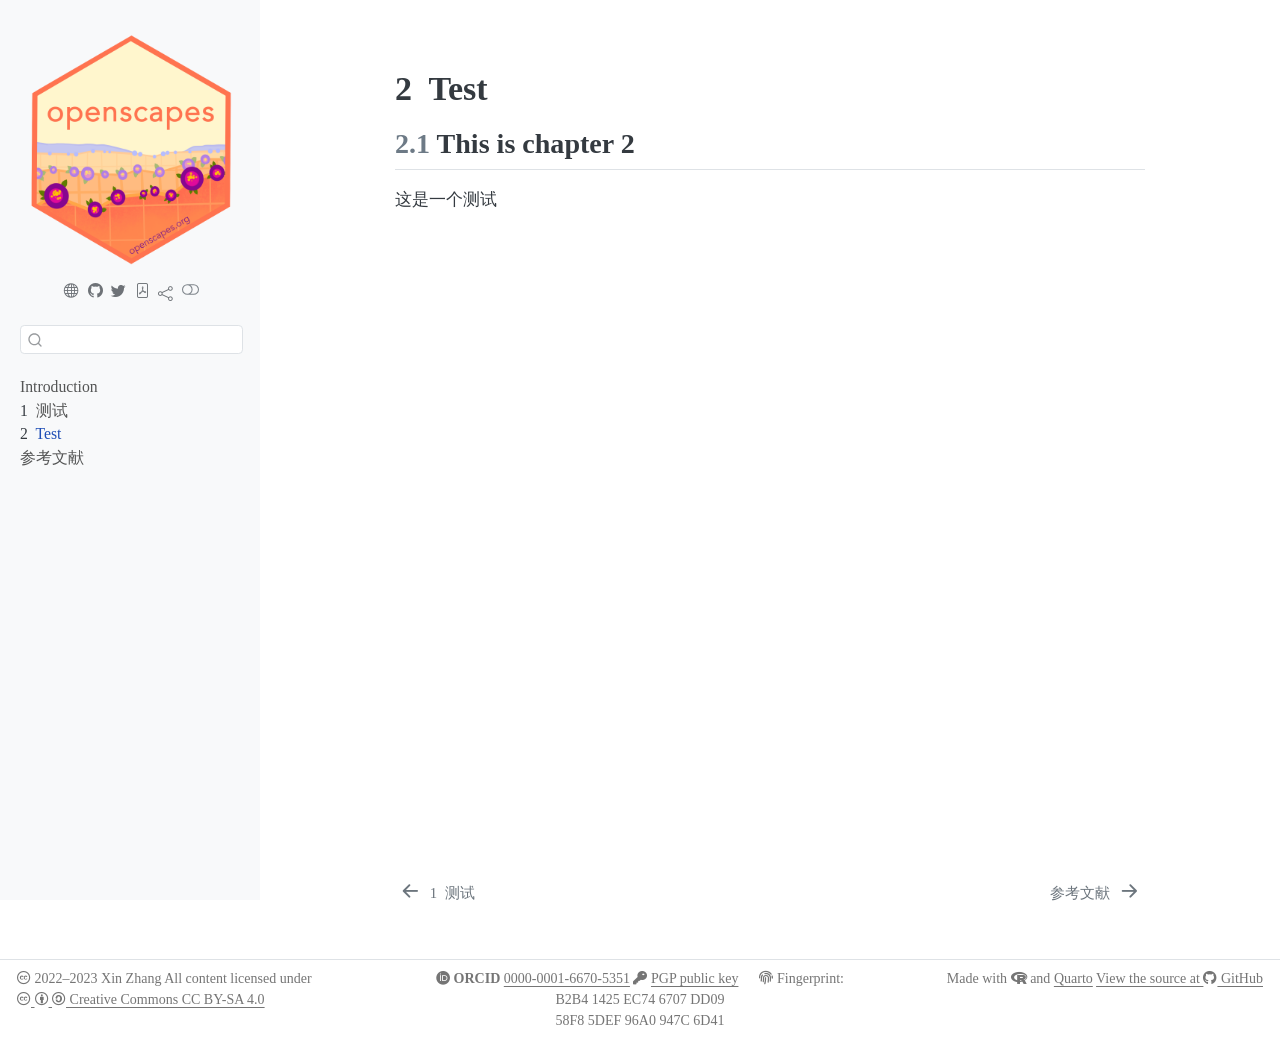
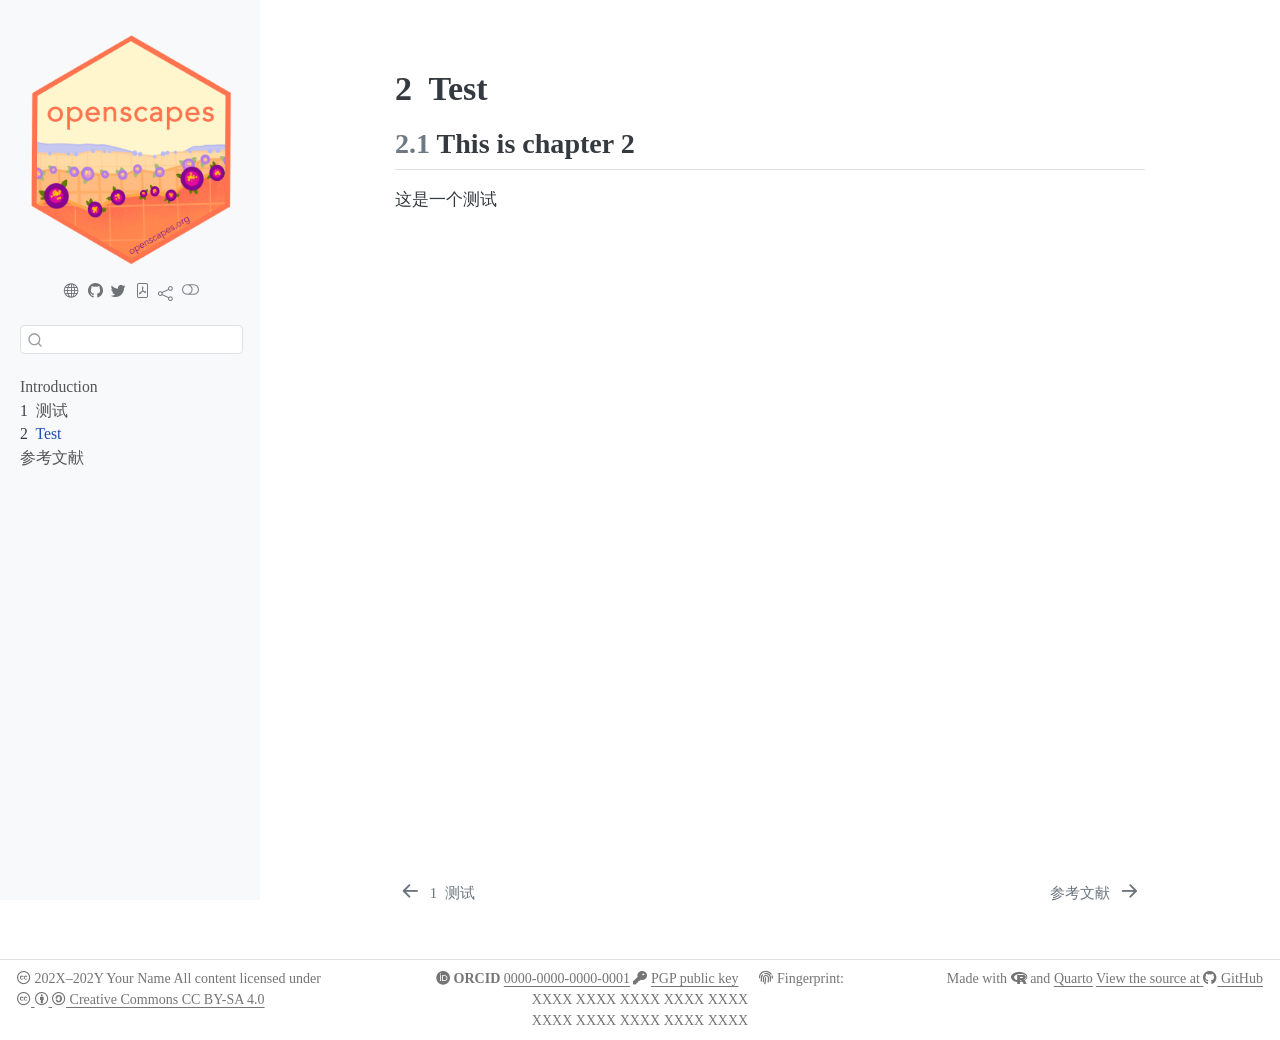
